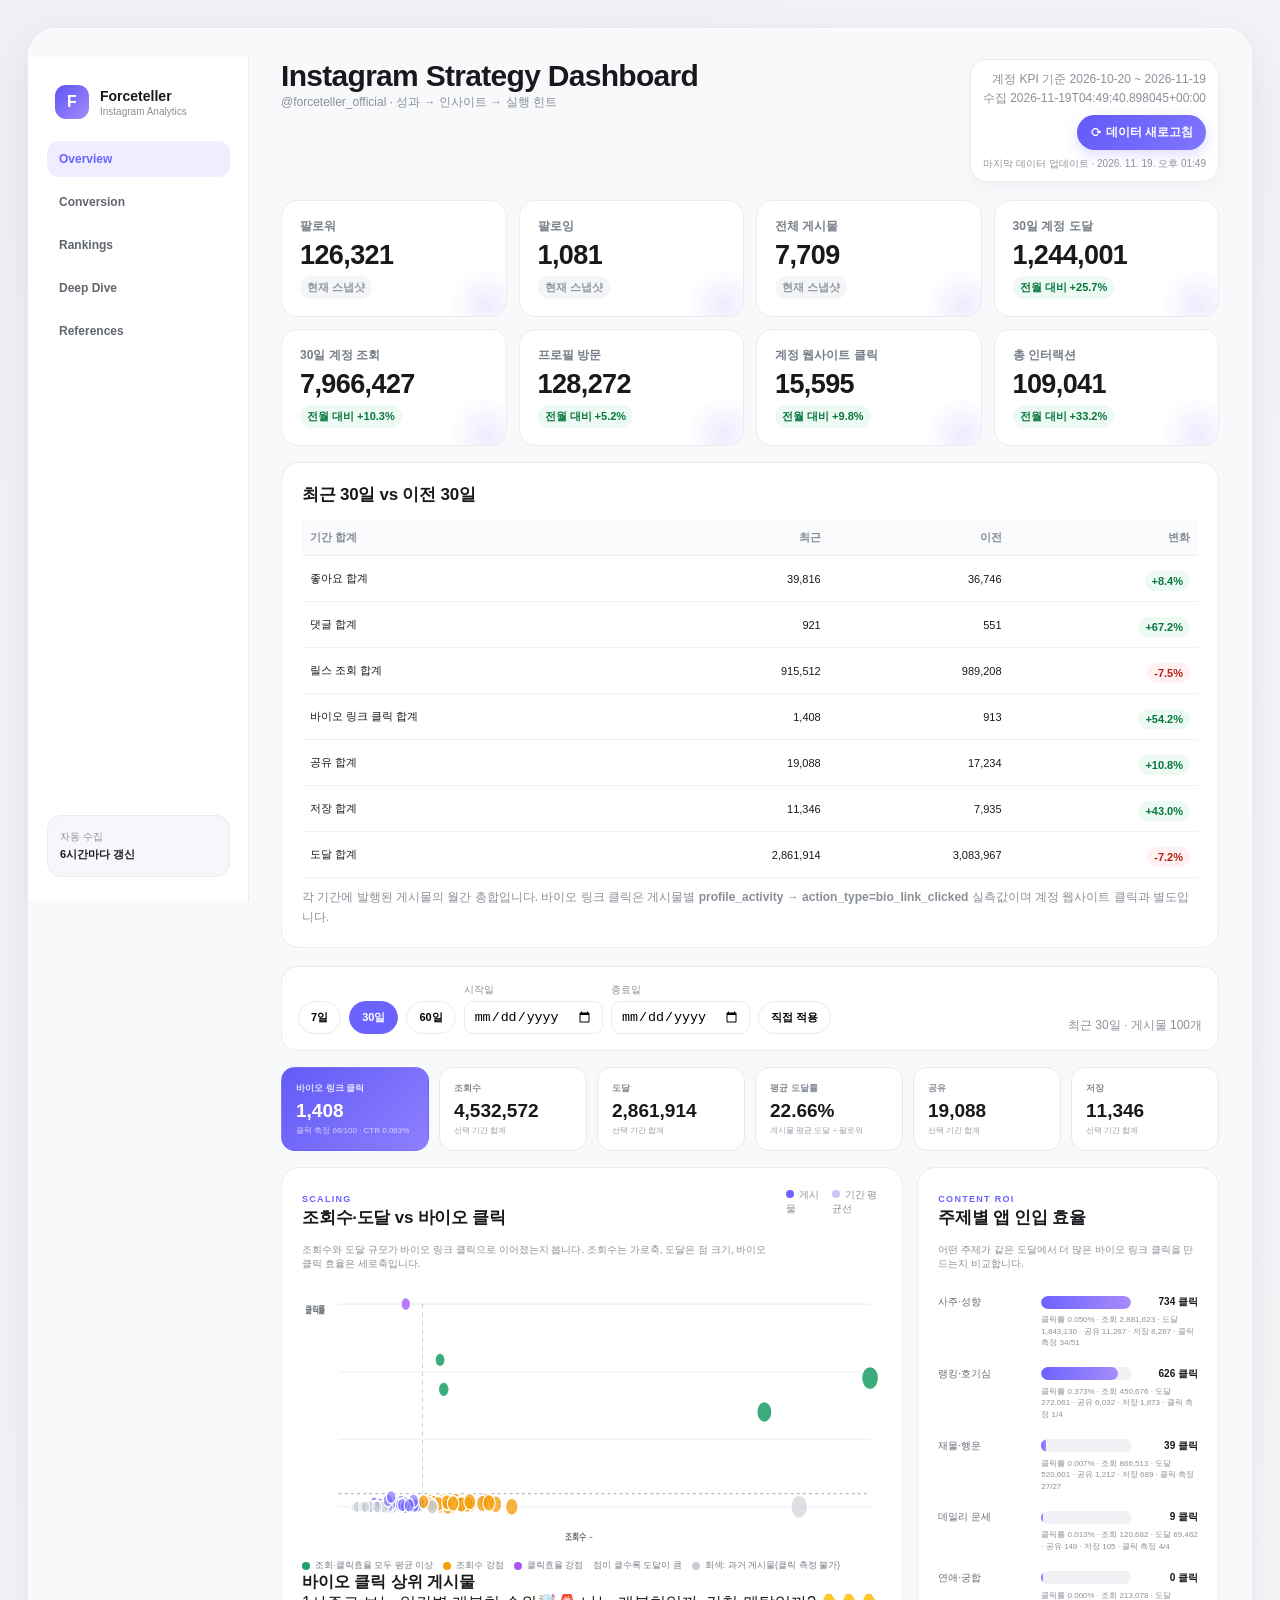
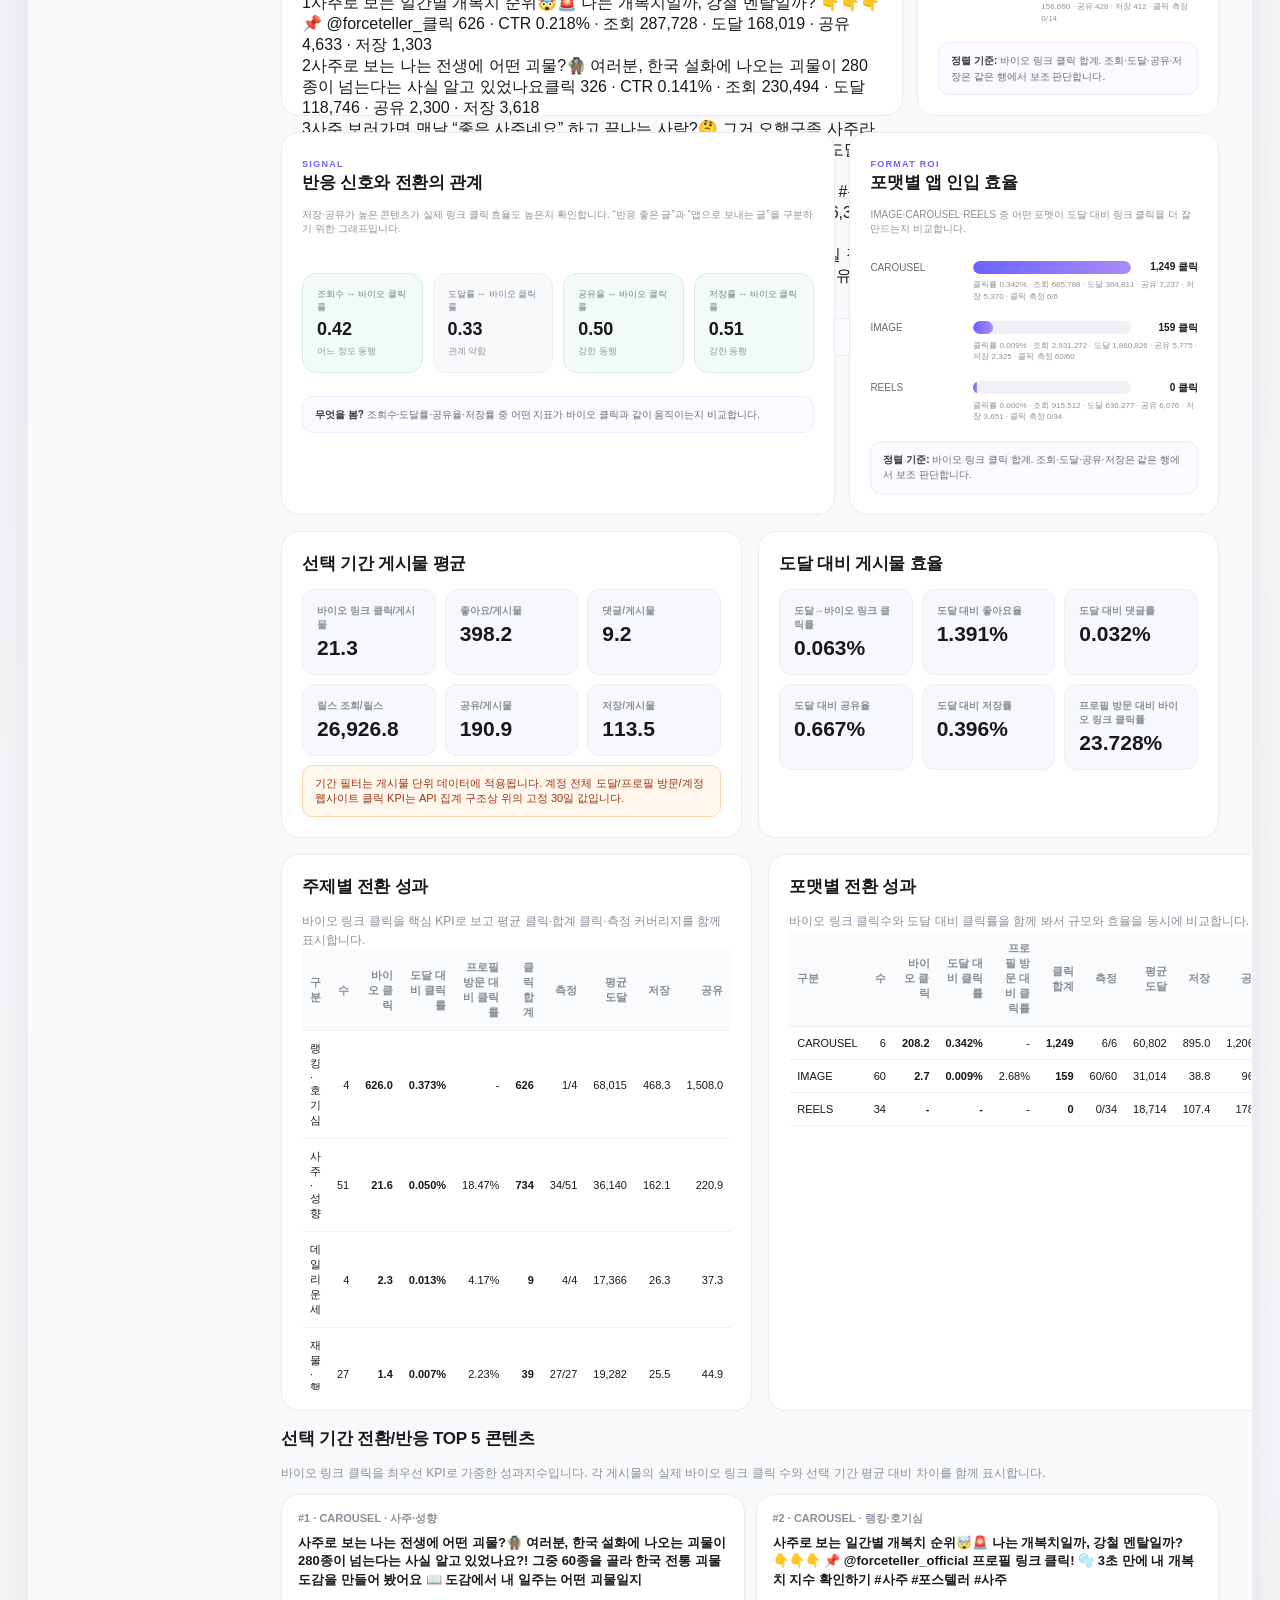
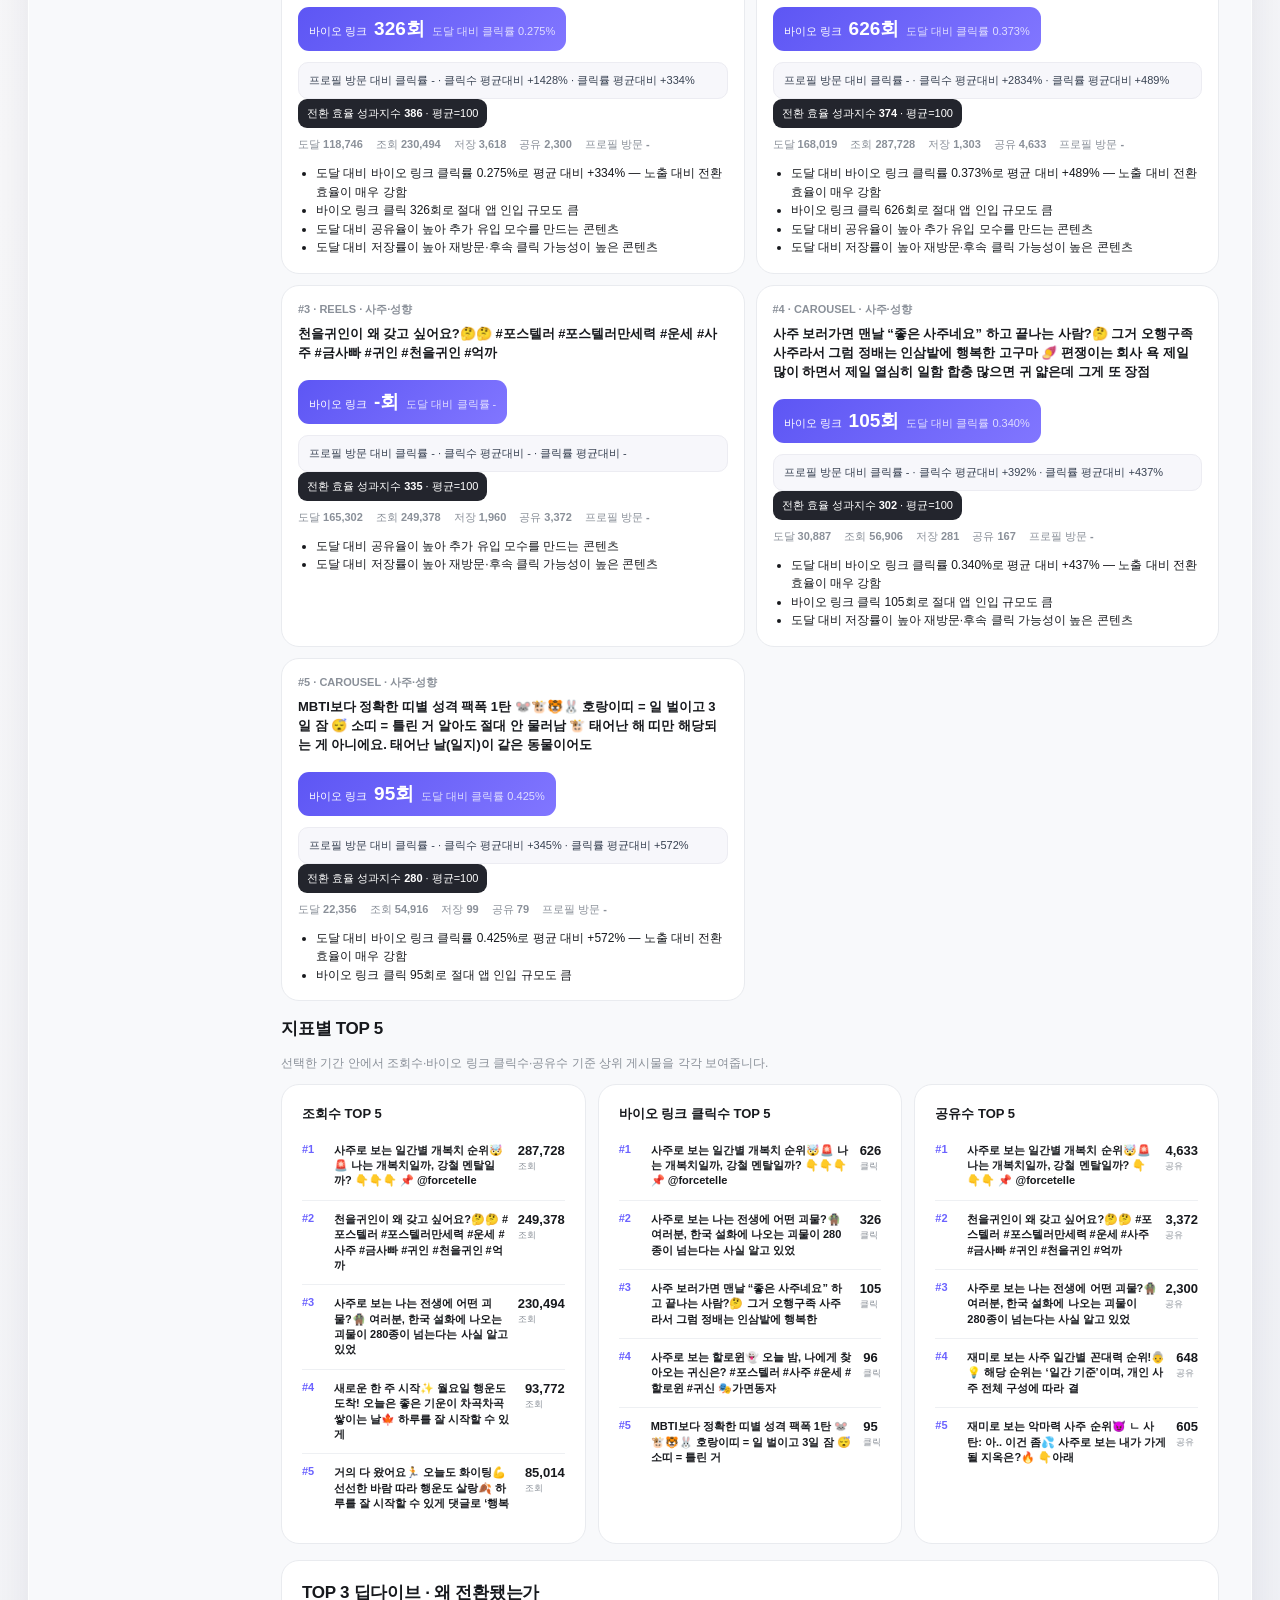
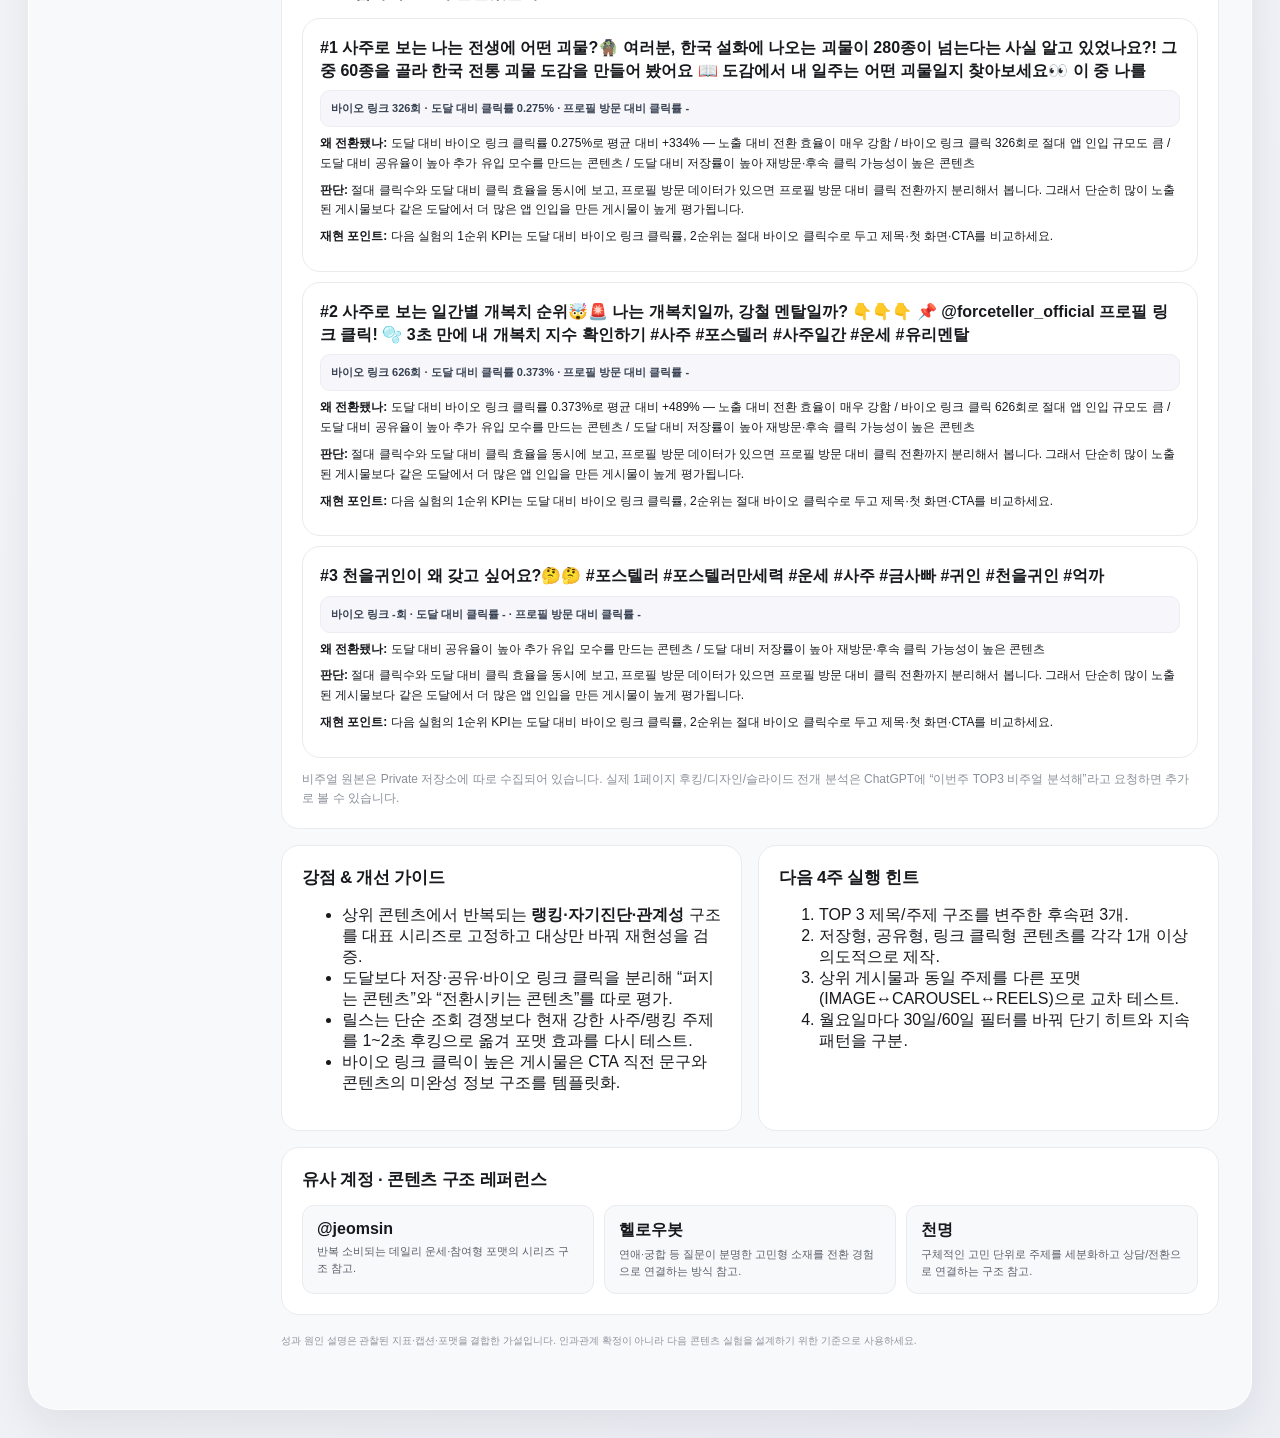
==== index.html @ f2b04939 "Sync latest V9 dashboard from private source" ====
<!doctype html>
<html lang="ko"><head><meta charset="utf-8"/><meta name="viewport" content="width=device-width,initial-scale=1"/>
<title>Instagram Strategy Dashboard</title>
<style>
:root{--bg:#f5f6f8;--card:#fff;--ink:#15171a;--muted:#69707a;--line:#e1e5ea;--soft:#f0f2f5;--up:#08783e;--down:#b42318;--accent:#111827}
*{box-sizing:border-box}body{margin:0;background:var(--bg);color:var(--ink);font-family:-apple-system,BlinkMacSystemFont,"Segoe UI",Roboto,"Noto Sans KR",sans-serif}a{color:inherit;text-decoration:none}a:hover{text-decoration:underline}.wrap{max-width:1360px;margin:auto;padding:28px 20px 70px}.header{display:flex;justify-content:space-between;gap:20px;align-items:flex-end}h1{font-size:30px;margin:0}h2{font-size:20px;margin:0 0 14px}h3{font-size:15px;margin:0 0 9px}.muted,.note,.meta{color:var(--muted);font-size:12px;line-height:1.6}.meta{text-align:right}.refresh-wrap{display:flex;flex-direction:column;align-items:flex-end;gap:7px}.refresh-btn{border:1px solid #111827;background:#111827;color:#fff;border-radius:999px;padding:9px 13px;font-size:12px;font-weight:750;cursor:pointer}.refresh-btn:hover{opacity:.88}.last-updated{font-size:10px;color:#8b9199}.grid{display:grid;grid-template-columns:repeat(4,1fr);gap:11px;margin-top:18px}.kpi,.card,.post,.deep{background:var(--card);border:1px solid var(--line);border-radius:16px;box-shadow:0 1px 2px rgba(0,0,0,.025)}.kpi{padding:16px}.label{font-size:12px;color:var(--muted)}.value{font-size:26px;font-weight:800;margin-top:5px}.delta{font-size:11px;font-weight:700;margin-top:5px}.up{color:var(--up)}.down{color:var(--down)}.flat{color:#92979f}.section{margin-top:18px}.card{padding:20px}.two{display:grid;grid-template-columns:1fr 1fr;gap:16px}table{width:100%;border-collapse:collapse;font-size:12px}th,td{padding:9px 8px;border-bottom:1px solid #eef0f3;text-align:right}th{color:var(--muted);font-weight:650}th:first-child,td:first-child{text-align:left}.callout{background:#111827;color:#fff;border-radius:16px;padding:20px}.callout li{margin:10px 0;line-height:1.65;color:#e8ebef}.tags{margin-top:8px}.tag{display:inline-block;background:var(--soft);padding:6px 9px;border-radius:999px;font-size:11px;margin:3px}.tag small{color:var(--muted)}
.filter{display:flex;flex-wrap:wrap;gap:8px;align-items:end;background:var(--card);border:1px solid var(--line);border-radius:16px;padding:16px;margin-top:18px}.filter button{border:1px solid var(--line);background:#fff;border-radius:999px;padding:8px 12px;cursor:pointer;font-weight:650}.filter button.active{background:var(--accent);color:#fff;border-color:var(--accent)}.filter label{font-size:10px;color:var(--muted);display:flex;flex-direction:column;gap:4px}.filter input{border:1px solid var(--line);border-radius:9px;padding:7px 9px;background:#fff}.filter .status{margin-left:auto;font-size:12px;color:var(--muted)}.mini-grid{display:grid;grid-template-columns:repeat(3,1fr);gap:9px}.mini{background:var(--soft);padding:13px;border-radius:12px}.mini span{font-size:10px;color:var(--muted);display:block}.mini b{font-size:20px;display:block;margin-top:4px}.posts{display:grid;grid-template-columns:repeat(2,1fr);gap:11px}.post{padding:16px}.post .rank{font-size:11px;color:var(--muted);font-weight:800}.post .title{display:block;font-size:13px;line-height:1.45;font-weight:750;margin:8px 0}.score{display:inline-block;background:#111827;color:#fff;border-radius:9px;padding:7px 9px;font-size:11px}.metrics{display:flex;flex-wrap:wrap;gap:7px 13px;font-size:11px;color:var(--muted);margin-top:9px}.bench{font-size:11px;color:var(--muted);margin-top:8px}.reasons{font-size:12px;line-height:1.55;padding-left:18px;margin-bottom:0}.deep{padding:17px;margin-top:10px}.deep p{font-size:12px;line-height:1.65;margin:7px 0}.deep .deep-title{font-weight:800;line-height:1.45}.refs{display:grid;grid-template-columns:repeat(3,1fr);gap:10px}.ref{background:var(--soft);padding:14px;border-radius:12px}.ref p{font-size:11px;line-height:1.5;color:#59606a;margin:5px 0 0}.footer{font-size:10px;color:#8d939b;line-height:1.6;margin-top:18px}.rank-grid{display:grid;grid-template-columns:repeat(3,1fr);gap:11px}.rank-item{display:grid;grid-template-columns:24px 1fr auto;gap:8px;align-items:start;padding:9px 0;border-bottom:1px solid #eef0f3}.rank-item:last-child{border-bottom:0}.rank-num{font-size:11px;color:#6b7280;font-weight:800}.rank-title{font-size:11px;line-height:1.4;font-weight:650}.rank-value{font-size:12px;font-weight:800;white-space:nowrap}.rank-sub{display:block;font-size:9px;color:#8b9199;font-weight:500;margin-top:2px}.alert{padding:10px 12px;border-radius:10px;background:#fff7ed;border:1px solid #fed7aa;font-size:11px;color:#9a3412;margin-top:9px}
@media(max-width:900px){.grid{grid-template-columns:repeat(2,1fr)}.two,.posts,.rank-grid{grid-template-columns:1fr}.refs{grid-template-columns:1fr 1fr}.filter .status{width:100%;margin-left:0}}@media(max-width:560px){.wrap{padding:18px 11px 50px}.header{flex-direction:column;align-items:flex-start}.meta{text-align:left}.refresh-wrap{align-items:flex-start}.mini-grid,.refs{grid-template-columns:1fr}.grid{grid-template-columns:1fr 1fr}.value{font-size:22px}}
</style><style>
.click-focus{display:inline-flex;align-items:baseline;gap:7px;background:#111827;color:#fff;border-radius:11px;padding:9px 11px;margin:9px 0 3px;font-size:11px}.click-focus b{font-size:19px}.click-focus .lift{opacity:.76}.conversion-note{font-size:11px;line-height:1.55;color:#374151;background:#f9fafb;border:1px solid #e5e7eb;border-radius:10px;padding:9px 10px;margin-top:8px}
</style><style id="v8-style">
:root{--bg:#f3f4f7;--panel:#ffffff;--panel-2:#f7f8fb;--ink:#17191d;--muted:#8a9099;--line:#e9ebef;--accent:#6c63ff;--accent2:#9b8cff;--accent-soft:#efedff;--good:#1fa76b;--bad:#e45d6b;--shadow:0 14px 40px rgba(22,26,45,.08)}
html{scroll-behavior:smooth}body{background:linear-gradient(135deg,#eef0f5 0%,#f7f7f9 45%,#eceef4 100%);padding:28px;color:var(--ink)}
.app-shell{max-width:1540px;margin:auto;display:grid;grid-template-columns:220px minmax(0,1fr);min-height:calc(100vh - 56px);background:#f8f9fb;border:1px solid rgba(255,255,255,.8);border-radius:28px;box-shadow:var(--shadow);overflow:hidden}
.sidebar{background:#fff;border-right:1px solid var(--line);padding:24px 18px;display:flex;flex-direction:column;position:sticky;top:28px;height:calc(100vh - 56px)}
.brand{display:flex;gap:11px;align-items:center;padding:4px 8px 22px}.brand-mark{width:34px;height:34px;border-radius:11px;background:linear-gradient(135deg,#5c55f7,#a78bfa);display:grid;place-items:center;color:#fff;font-weight:900}.brand b{display:block;font-size:14px}.brand span{display:block;font-size:10px;color:var(--muted);margin-top:2px}
.sidebar nav{display:flex;flex-direction:column;gap:7px}.sidebar nav a{padding:11px 12px;border-radius:12px;font-size:12px;font-weight:700;color:#60656e}.sidebar nav a:hover,.sidebar nav a.active{background:var(--accent-soft);color:var(--accent);text-decoration:none}.side-foot{margin-top:auto;padding:14px 12px;border-radius:14px;background:#f7f7fb;border:1px solid var(--line)}.side-foot span{font-size:10px;color:var(--muted);display:block}.side-foot b{font-size:11px;display:block;margin-top:3px}
.main{min-width:0}.wrap{max-width:none;padding:30px 32px 60px}.header{align-items:flex-start}.header h1{font-size:30px;letter-spacing:-.7px}.muted{color:var(--muted)}.refresh-wrap{background:#fff;border:1px solid var(--line);border-radius:16px;padding:10px 12px;box-shadow:0 6px 18px rgba(30,35,50,.04)}.refresh-btn{background:linear-gradient(135deg,#615af7,#8176ff)!important;border:0!important;box-shadow:0 5px 14px rgba(108,99,255,.22)}
.grid{grid-template-columns:repeat(4,minmax(0,1fr));gap:12px}.kpi{padding:17px 18px;border-radius:16px!important;border:1px solid var(--line)!important;box-shadow:none!important;position:relative;overflow:hidden}.kpi:after{content:"";position:absolute;right:-20px;bottom:-28px;width:78px;height:78px;background:radial-gradient(circle,rgba(108,99,255,.12),transparent 68%)}.kpi .label{font-weight:700;color:#777e88}.kpi .value{font-size:27px;letter-spacing:-.6px}.delta{display:inline-flex;padding:4px 7px;border-radius:999px;background:#f3f5f7}.delta.up{background:#edf9f3}.delta.down{background:#fff0f2}.card,.post,.deep{border:1px solid var(--line)!important;border-radius:18px!important;box-shadow:none!important;background:var(--panel)!important}.card{padding:20px}.section{margin-top:16px}h2{font-size:17px;letter-spacing:-.25px}h3{font-size:13px}.callout{background:linear-gradient(135deg,#25233a 0%,#171820 100%)!important;border-radius:19px;box-shadow:0 12px 28px rgba(30,28,54,.12)}
.filter{background:#fff;border:1px solid var(--line);border-radius:16px;box-shadow:none}.filter button{border-color:var(--line);font-size:11px}.filter button.active{background:var(--accent);border-color:var(--accent)}.filter input{border-color:var(--line)}
.mini{background:#f7f8fb;border:1px solid #eff0f4;padding:14px}.mini b{font-size:21px}.mini span{font-weight:650}.rank-grid{gap:12px}.rank-item{padding:11px 0}.rank-num{color:var(--accent)}.rank-value{font-size:13px}.click-focus{background:linear-gradient(135deg,#5d56f4,#8176ff)!important}.score{background:#23252d!important}.conversion-note{background:#f7f7fb!important;border-color:#ececf2!important}.refs .ref{background:#f8f9fb!important;border:1px solid var(--line)}
table{font-size:11px}th{background:#fafbfc;color:#858b94;font-weight:750;position:sticky;top:0}th,td{padding:10px 8px}.card>div[id$="Table"]{overflow:auto;max-height:440px}
.visual-grid{display:grid;grid-template-columns:minmax(0,1.65fr) minmax(300px,.8fr);gap:14px}.visual-grid.secondary{grid-template-columns:minmax(0,1.2fr) minmax(300px,.8fr)}.chart-card{min-height:330px}.chart-head{display:flex;justify-content:space-between;gap:20px;align-items:flex-start;margin-bottom:14px}.chart-head p{font-size:10px;color:var(--muted);margin:4px 0 0}.eyebrow{font-size:9px;letter-spacing:1.3px;color:var(--accent);font-weight:850}.legend{display:flex;gap:12px;font-size:10px;color:var(--muted)}.legend .dot{display:inline-block;width:8px;height:8px;border-radius:50%;margin-right:5px}.legend .views{background:var(--accent)}.legend .reach{background:#c8c5f7}.chart-box{height:260px}.chart-box svg{width:100%;height:100%;overflow:visible}.chart-grid{stroke:#eceef2;stroke-width:1}.chart-axis{fill:#9aa0aa;font-size:9px}.chart-bar.views{fill:url(#viewsGrad)}.chart-bar.reach{fill:#dcdafc}.chart-line{fill:none;stroke:var(--accent);stroke-width:2.5;stroke-linecap:round;stroke-linejoin:round}.chart-point{fill:#fff;stroke:var(--accent);stroke-width:2}.donut-wrap{display:grid;place-items:center;min-height:240px}.donut{width:190px;height:190px;border-radius:50%;position:relative;display:grid;place-items:center}.donut:after{content:"";position:absolute;inset:24px;border-radius:50%;background:#fff}.donut-center{z-index:1;text-align:center}.donut-center b{font-size:24px;display:block}.donut-center span{font-size:9px;color:var(--muted)}.donut-legend{width:100%;margin-top:14px;display:grid;gap:8px}.donut-row{display:grid;grid-template-columns:1fr auto;gap:12px;font-size:10px}.donut-row span{color:#707680}.donut-row b{font-size:10px}.bar-compare{display:grid;gap:13px;margin-top:25px}.bar-row{display:grid;grid-template-columns:80px 1fr 58px;gap:10px;align-items:center}.bar-row .name{font-size:10px;color:#747b85}.bar-track{height:12px;background:#f0f1f5;border-radius:99px;overflow:hidden}.bar-fill{height:100%;border-radius:99px;background:linear-gradient(90deg,#7068ff,#a995ff)}.bar-value{text-align:right;font-size:10px;font-weight:750}
@media(max-width:1100px){.app-shell{grid-template-columns:72px 1fr}.sidebar{padding:18px 10px}.brand>div:last-child,.sidebar nav a{font-size:0}.sidebar nav a:before{content:"•";font-size:18px}.side-foot{display:none}.visual-grid,.visual-grid.secondary{grid-template-columns:1fr}.grid{grid-template-columns:repeat(2,1fr)}}
@media(max-width:700px){body{padding:0}.app-shell{display:block;border-radius:0;min-height:100vh}.sidebar{display:none}.wrap{padding:18px 12px 44px}.grid{grid-template-columns:1fr 1fr}.header{gap:12px}.header h1{font-size:24px}.refresh-wrap{align-items:flex-start;width:100%}.visual-grid{display:block}.chart-card{margin-top:12px}.posts{grid-template-columns:1fr}.rank-grid{grid-template-columns:1fr}}
</style><style id="v9-strategy-style">
.strategy-note{margin-top:10px;padding:10px 12px;border-radius:11px;background:#fafaff;border:1px solid #ecebfd;font-size:10px;line-height:1.55;color:#666d77}.strategy-note b{color:#333743}.scatter-label{font-size:8px;fill:#717784}.scatter-axis-title{font-size:9px;fill:#676d77;font-weight:700}.scatter-point{fill:#7068ff;fill-opacity:.64;stroke:#fff;stroke-width:1.5}.scatter-point.unmeasured{fill:#c7cbd4;fill-opacity:.6;stroke:#fff;stroke-width:1.5}.scatter-point.winner{fill:#22a06b;fill-opacity:.88}.scatter-point.scale-only{fill:#f59e0b;fill-opacity:.78}.scatter-point.eff-only{fill:#a855f7;fill-opacity:.78}.avg-line{stroke:#b9bdc7;stroke-width:1;stroke-dasharray:4 4}.quadrant-label{font-size:8px;fill:#9a9faa;font-weight:700}.metric-key{display:flex;gap:10px;flex-wrap:wrap;margin-top:10px}.metric-key span{display:inline-flex;align-items:center;gap:5px;font-size:9px;color:#757b84}.metric-key i{width:8px;height:8px;border-radius:50%;display:inline-block}.theme-bar{display:grid;grid-template-columns:94px 1fr 58px;gap:9px;align-items:center;margin:10px 0}.theme-bar .name{font-size:10px;color:#656b75}.theme-track{height:13px;background:#f0f1f5;border-radius:999px;overflow:hidden}.theme-fill{height:100%;border-radius:999px;background:linear-gradient(90deg,#6c63ff,#a78bfa)}.theme-value{text-align:right;font-size:10px;font-weight:800}.signal-grid{display:grid;grid-template-columns:repeat(3,1fr);gap:10px;margin-top:12px}.signal-card{padding:14px;border-radius:14px;background:#f8f9fb;border:1px solid #eceef2}.signal-card span{font-size:9px;color:#777e87;display:block}.signal-card b{font-size:18px;display:block;margin:5px 0}.signal-card small{font-size:9px;color:#90959d;line-height:1.4;display:block}.signal-card.good{background:#f3fbf7;border-color:#d9f0e4}.signal-card.warn{background:#fff9ef;border-color:#f7e8c4}@media(max-width:700px){.signal-grid{grid-template-columns:1fr}.theme-bar{grid-template-columns:80px 1fr 54px}}
</style><style id="v9-priority-style">
.priority-kpis{display:grid;grid-template-columns:repeat(6,minmax(0,1fr));gap:10px;margin:16px 0}.priority-kpi{padding:14px;border-radius:14px;background:#fff;border:1px solid #e7e9ef}.priority-kpi.primary{background:linear-gradient(135deg,#625bf6,#8d7fff);color:#fff;border-color:transparent}.priority-kpi span{display:block;font-size:9px;color:#858b95;font-weight:750}.priority-kpi.primary span{color:rgba(255,255,255,.78)}.priority-kpi b{display:block;margin-top:5px;font-size:19px}.priority-kpi small{display:block;margin-top:3px;font-size:8px;color:#9a9faa}.priority-kpi.primary small{color:rgba(255,255,255,.68)}.theme-meta{grid-column:1/-1;margin:-4px 0 8px 103px;font-size:8px;color:#8b919a;line-height:1.45}.signal-grid.priority{grid-template-columns:repeat(4,1fr)}@media(max-width:900px){.priority-kpis{grid-template-columns:repeat(3,1fr)}}@media(max-width:700px){.priority-kpis{grid-template-columns:repeat(2,1fr)}.signal-grid.priority{grid-template-columns:1fr 1fr}.theme-meta{margin-left:89px}}
</style></head><body><div class="app-shell"><aside class="sidebar">
      <div class="brand"><div class="brand-mark">F</div><div><b>Forceteller</b><span>Instagram Analytics</span></div></div>
      <nav>
        <a href="#overview" class="active">Overview</a>
        <a href="#conversion">Conversion</a>
        <a href="#ranking">Rankings</a>
        <a href="#deepdive">Deep Dive</a>
        <a href="#references">References</a>
      </nav>
      <div class="side-foot"><span>자동 수집</span><b>6시간마다 갱신</b></div>
    </aside><main class="main"><div class="wrap" id="overview">
<div class="header"><div><h1>Instagram Strategy Dashboard</h1><div class="muted">@forceteller_official · 성과 → 인사이트 → 실행 힌트</div></div><div class="refresh-wrap"><div class="meta">계정 KPI 기준 2026-10-20 ~ 2026-11-19<br>수집 2026-11-19T04:49:40.898045+00:00</div><button class="refresh-btn" id="refreshDataBtn" type="button">⟳ 데이터 새로고침</button><div class="last-updated" id="lastUpdatedLabel"></div></div></div>
<div class="grid"><div class="kpi"><div class="label">팔로워</div><div class="value">126,321</div><div class="delta flat">현재 스냅샷</div></div><div class="kpi"><div class="label">팔로잉</div><div class="value">1,081</div><div class="delta flat">현재 스냅샷</div></div><div class="kpi"><div class="label">전체 게시물</div><div class="value">7,709</div><div class="delta flat">현재 스냅샷</div></div><div class="kpi"><div class="label">30일 계정 도달</div><div class="value">1,244,001</div><div class="delta up">전월 대비 +25.7%</div></div><div class="kpi"><div class="label">30일 계정 조회</div><div class="value">7,966,427</div><div class="delta up">전월 대비 +10.3%</div></div><div class="kpi"><div class="label">프로필 방문</div><div class="value">128,272</div><div class="delta up">전월 대비 +5.2%</div></div><div class="kpi"><div class="label">계정 웹사이트 클릭</div><div class="value">15,595</div><div class="delta up">전월 대비 +9.8%</div></div><div class="kpi"><div class="label">총 인터랙션</div><div class="value">109,041</div><div class="delta up">전월 대비 +33.2%</div></div></div>

<div class="section"><div class="card"><h2>최근 30일 vs 이전 30일</h2><table><thead><tr><th>기간 합계</th><th>최근</th><th>이전</th><th>변화</th></tr></thead><tbody><tr><td>좋아요 합계</td><td>39,816</td><td>36,746</td><td><span class="delta up">+8.4%</span></td></tr><tr><td>댓글 합계</td><td>921</td><td>551</td><td><span class="delta up">+67.2%</span></td></tr><tr><td>릴스 조회 합계</td><td>915,512</td><td>989,208</td><td><span class="delta down">-7.5%</span></td></tr><tr><td>바이오 링크 클릭 합계</td><td>1,408</td><td>913</td><td><span class="delta up">+54.2%</span></td></tr><tr><td>공유 합계</td><td>19,088</td><td>17,234</td><td><span class="delta up">+10.8%</span></td></tr><tr><td>저장 합계</td><td>11,346</td><td>7,935</td><td><span class="delta up">+43.0%</span></td></tr><tr><td>도달 합계</td><td>2,861,914</td><td>3,083,967</td><td><span class="delta down">-7.2%</span></td></tr></tbody></table><div class="note" style="margin-top:10px">각 기간에 발행된 게시물의 월간 총합입니다. 바이오 링크 클릭은 게시물별 <b>profile_activity → action_type=bio_link_clicked</b> 실측값이며 계정 웹사이트 클릭과 별도입니다.</div></div></div>

<div class="filter" id="filterBar"><button data-days="7">7일</button><button class="active" data-days="30">30일</button><button data-days="60">60일</button><label>시작일<input type="date" id="startDate"></label><label>종료일<input type="date" id="endDate"></label><button id="applyCustom">직접 적용</button><div class="status" id="filterStatus"></div></div>

<div class="section visual-grid">
      <div class="card chart-card"><div class="chart-head"><div><span class="eyebrow">SCALING</span><h2>조회수·도달 vs 바이오 클릭</h2><p>조회수와 도달 규모가 바이오 링크 클릭으로 이어졌는지 봅니다. 조회수는 가로축, 도달은 점 크기, 바이오 클릭 효율은 세로축입니다.</p></div><div class="legend"><span><i class="dot views"></i>게시물</span><span><i class="dot reach"></i>기간 평균선</span></div></div><div id="performanceChart" class="chart-box"></div></div>
      <div class="card chart-card"><div class="chart-head"><div><span class="eyebrow">CONTENT ROI</span><h2>주제별 앱 인입 효율</h2><p>어떤 주제가 같은 도달에서 더 많은 바이오 링크 클릭을 만드는지 비교합니다.</p></div></div><div id="conversionChart" class="donut-wrap"></div></div>
    </div>
    <div class="section visual-grid secondary">
      <div class="card chart-card"><div class="chart-head"><div><span class="eyebrow">SIGNAL</span><h2>반응 신호와 전환의 관계</h2><p>저장·공유가 높은 콘텐츠가 실제 링크 클릭 효율도 높은지 확인합니다. “반응 좋은 글”과 “앱으로 보내는 글”을 구분하기 위한 그래프입니다.</p></div></div><div id="engagementChart" class="bar-compare"></div></div>
      <div class="card chart-card"><div class="chart-head"><div><span class="eyebrow">FORMAT ROI</span><h2>포맷별 앱 인입 효율</h2><p>IMAGE·CAROUSEL·REELS 중 어떤 포맷이 도달 대비 링크 클릭을 더 잘 만드는지 비교합니다.</p></div></div><div id="formatChart" class="donut-wrap"></div></div>
    </div><div class="section two" id="conversion"><div class="card"><h2>선택 기간 게시물 평균</h2><div class="mini-grid" id="avgGrid"></div><div class="alert">기간 필터는 게시물 단위 데이터에 적용됩니다. 계정 전체 도달/프로필 방문/계정 웹사이트 클릭 KPI는 API 집계 구조상 위의 고정 30일 값입니다.</div></div><div class="card"><h2>도달 대비 게시물 효율</h2><div class="mini-grid" id="rateGrid"></div></div></div>

<div class="section two"><div class="card"><h2>주제별 전환 성과</h2><div class="note">바이오 링크 클릭을 핵심 KPI로 보고 평균 클릭·합계 클릭·측정 커버리지를 함께 표시합니다.</div><div id="themeTable"></div></div><div class="card"><h2>포맷별 전환 성과</h2><div class="note">바이오 링크 클릭수와 도달 대비 클릭률을 함께 봐서 규모와 효율을 동시에 비교합니다.</div><div id="formatTable"></div></div></div>

<div class="section"><h2>선택 기간 전환/반응 TOP 5 콘텐츠</h2><div class="note">바이오 링크 클릭을 최우선 KPI로 가중한 성과지수입니다. 각 게시물의 실제 바이오 링크 클릭 수와 선택 기간 평균 대비 차이를 함께 표시합니다.</div><div class="posts" id="topPosts" style="margin-top:10px"></div></div>
<div class="section" id="ranking"><h2>지표별 TOP 5</h2><div class="note">선택한 기간 안에서 조회수·바이오 링크 클릭수·공유수 기준 상위 게시물을 각각 보여줍니다.</div><div class="rank-grid" style="margin-top:10px"><div class="card"><h3>조회수 TOP 5</h3><div id="viewsTop5"></div></div><div class="card"><h3>바이오 링크 클릭수 TOP 5</h3><div id="clicksTop5"></div></div><div class="card"><h3>공유수 TOP 5</h3><div id="sharesTop5"></div></div></div></div>
<div class="section card" id="deepdive"><h2>TOP 3 딥다이브 · 왜 전환됐는가</h2><div id="deepDive"></div><div class="note" style="margin-top:12px">비주얼 원본은 Private 저장소에 따로 수집되어 있습니다. 실제 1페이지 후킹/디자인/슬라이드 전개 분석은 ChatGPT에 “이번주 TOP3 비주얼 분석해”라고 요청하면 추가로 볼 수 있습니다.</div></div>

<div class="section two"><div class="card"><h2>강점 & 개선 가이드</h2><ul><li>상위 콘텐츠에서 반복되는 <b>랭킹·자기진단·관계성</b> 구조를 대표 시리즈로 고정하고 대상만 바꿔 재현성을 검증.</li><li>도달보다 저장·공유·바이오 링크 클릭을 분리해 “퍼지는 콘텐츠”와 “전환시키는 콘텐츠”를 따로 평가.</li><li>릴스는 단순 조회 경쟁보다 현재 강한 사주/랭킹 주제를 1~2초 후킹으로 옮겨 포맷 효과를 다시 테스트.</li><li>바이오 링크 클릭이 높은 게시물은 CTA 직전 문구와 콘텐츠의 미완성 정보 구조를 템플릿화.</li></ul></div><div class="card"><h2>다음 4주 실행 힌트</h2><ol><li>TOP 3 제목/주제 구조를 변주한 후속편 3개.</li><li>저장형, 공유형, 링크 클릭형 콘텐츠를 각각 1개 이상 의도적으로 제작.</li><li>상위 게시물과 동일 주제를 다른 포맷(IMAGE↔CAROUSEL↔REELS)으로 교차 테스트.</li><li>월요일마다 30일/60일 필터를 바꿔 단기 히트와 지속 패턴을 구분.</li></ol></div></div>
<div class="section card" id="references"><h2>유사 계정 · 콘텐츠 구조 레퍼런스</h2><div class="refs"><a class="ref" href="https://www.instagram.com/jeomsin/" target="_blank"><b>@jeomsin</b><p>반복 소비되는 데일리 운세·참여형 포맷의 시리즈 구조 참고.</p></a><a class="ref" href="https://hellobot.co/" target="_blank"><b>헬로우봇</b><p>연애·궁합 등 질문이 분명한 고민형 소재를 전환 경험으로 연결하는 방식 참고.</p></a><a class="ref" href="https://chunmyung.com/" target="_blank"><b>천명</b><p>구체적인 고민 단위로 주제를 세분화하고 상담/전환으로 연결하는 구조 참고.</p></a></div></div>
<div class="footer">성과 원인 설명은 관찰된 지표·캡션·포맷을 결합한 가설입니다. 인과관계 확정이 아니라 다음 콘텐츠 실험을 설계하기 위한 기준으로 사용하세요.</div>
</div></main></div>
<script>
const MEDIA=[{"id": "18132032018505181", "permalink": "https://www.instagram.com/p/Df4hLxsFCci/", "timestamp": "2026-11-18T12:35:30+0000", "caption": "목요일엔 좋은 일이 슬쩍 찾아올지도🍀\n오늘은 좋은 기운이 차곡차곡 쌓이는 날🍁\n\n하루를 잘 시작할 수 있게 댓글로\n‘행복해져라!🪄’를 외쳐보세요!\n\n@forceteller_official 프로필 링크에서 ‘11월 운세’ 확인하기!💯\n\n#포스텔러 #오늘의운세 #별자리운세 #별자리 #운세", "media_type": "IMAGE", "media_product_type": "FEED", "likes": 294, "comments": 2, "reach": 11572, "views": 19535, "saved": 24, "shares": 18, "engagement_rate": 2.9208, "profile_visits": 216, "bio_link_clicks": 1, "bio_click_rate_by_reach": 0.008641548565502939, "bio_click_rate_by_profile_visit": 0.4629629629629629, "theme": "데일리 운세", "category": "IMAGE", "visual_analysis_ready": true}, {"id": "18166122910496632", "permalink": "https://www.instagram.com/p/Df4dxdNm1ZH/", "timestamp": "2026-11-18T12:05:37+0000", "caption": "목요일엔 좋은 일이 슬쩍 찾아올지도🍀\n오늘은 좋은 기운이 차곡차곡 쌓이는 날🍁\n\n하루를 잘 시작할 수 있게 댓글로\n‘행복해져라!🪄’를 외쳐보세요!\n\n@forceteller_official 프로필 링크에서 ‘11월 운세’ 확인하기!💯\n\n#포스텔러 #오늘의운세 #띠별운세 #띠별오늘의운세 #사주", "media_type": "IMAGE", "media_product_type": "FEED", "likes": 547, "comments": 7, "reach": 28212, "views": 43971, "saved": 61, "shares": 112, "engagement_rate": 2.6088, "profile_visits": 695, "bio_link_clicks": 2, "bio_click_rate_by_reach": 0.00708918190840777, "bio_click_rate_by_profile_visit": 0.28776978417266186, "theme": "사주·성향", "category": "IMAGE", "visual_analysis_ready": true}, {"id": "18171206818473411", "permalink": "https://www.instagram.com/reel/Df4PhEFxkIf/", "timestamp": "2026-11-18T10:00:16+0000", "caption": "크리스마스에 연락 폭주하는 띠🎄\n\n#사주 #포스텔러 #도화살 #띠별운세 #12월", "media_type": "VIDEO", "media_product_type": "REELS", "likes": 66, "comments": 0, "reach": 13283, "views": 18989, "saved": 23, "shares": 18, "engagement_rate": 0.8206, "profile_visits": null, "bio_link_clicks": null, "bio_click_rate_by_reach": null, "bio_click_rate_by_profile_visit": null, "theme": "사주·성향", "category": "REELS", "visual_analysis_ready": true}, {"id": "18112559843606928", "permalink": "https://www.instagram.com/reel/Df4Ior6B4vy/", "timestamp": "2026-11-18T09:01:22+0000", "caption": "가장 도전적인 변태 사주😏 #포스텔러 #포스텔러만세력 #운세 #사주 #궁합 #금사빠 #연애운 #운동 #어른 #도전 #실험 #오픈마인드", "media_type": "VIDEO", "media_product_type": "REELS", "likes": 40, "comments": 2, "reach": 5947, "views": 8360, "saved": 36, "shares": 23, "engagement_rate": 1.6983, "profile_visits": null, "bio_link_clicks": null, "bio_click_rate_by_reach": null, "bio_click_rate_by_profile_visit": null, "theme": "연애·궁합", "category": "REELS", "visual_analysis_ready": true}, {"id": "18121289135076673", "permalink": "https://www.instagram.com/p/Df18Y57EXLK/", "timestamp": "2026-11-17T12:35:31+0000", "caption": "거의 다 왔어요🏃 오늘도 화이팅💪\n선선한 바람 따라 행운도 살랑🍂\n\n하루를 잘 시작할 수 있게 댓글로\n‘행복해져라!🪄’를 외쳐보세요!\n\n@forceteller_official 프로필 링크에서 ‘11월 운세’ 확인하기!💯\n\n#포스텔러 #오늘의운세 #별자리운세 #별자리 #운세", "media_type": "IMAGE", "media_product_type": "FEED", "likes": 385, "comments": 2, "reach": 24132, "views": 39253, "saved": 34, "shares": 55, "engagement_rate": 1.9725, "profile_visits": 488, "bio_link_clicks": 1, "bio_click_rate_by_reach": 0.004143875352229405, "bio_click_rate_by_profile_visit": 0.20491803278688525, "theme": "재물·행운", "category": "IMAGE", "visual_analysis_ready": true}, {"id": "17982045093126912", "permalink": "https://www.instagram.com/p/Df149HakRiY/", "timestamp": "2026-11-17T12:05:30+0000", "caption": "거의 다 왔어요🏃 오늘도 화이팅💪\n선선한 바람 따라 행운도 살랑🍂\n\n하루를 잘 시작할 수 있게 댓글로\n‘행복해져라!🪄’를 외쳐보세요!\n\n@forceteller_official 프로필 링크에서 ‘11월 운세’ 확인하기!💯\n\n#포스텔러 #오늘의운세 #띠별운세 #띠별오늘의운세 #사주", "media_type": "IMAGE", "media_product_type": "FEED", "likes": 621, "comments": 8, "reach": 39283, "views": 59054, "saved": 63, "shares": 102, "engagement_rate": 2.0416, "profile_visits": 729, "bio_link_clicks": 1, "bio_click_rate_by_reach": 0.002545630425374844, "bio_click_rate_by_profile_visit": 0.1371742112482853, "theme": "사주·성향", "category": "IMAGE", "visual_analysis_ready": true}, {"id": "18089718161330372", "permalink": "https://www.instagram.com/reel/Df1j419yH3m/", "timestamp": "2026-11-17T09:01:35+0000", "caption": "끓는 물 그 자체 쌉T(?) 일주🫧🫧 #포스텔러 #포스텔러만세력 #운세 #사주 #궁합 #금사빠 #MBTI #성격분석 #T #임수 #임오 #임오일주 #오화", "media_type": "VIDEO", "media_product_type": "REELS", "likes": 46, "comments": 2, "reach": 10777, "views": 15815, "saved": 37, "shares": 45, "engagement_rate": 1.2434, "profile_visits": null, "bio_link_clicks": null, "bio_click_rate_by_reach": null, "bio_click_rate_by_profile_visit": null, "theme": "연애·궁합", "category": "REELS", "visual_analysis_ready": true}, {"id": "18183887131426631", "permalink": "https://www.instagram.com/p/DfzXlycFGNQ/", "timestamp": "2026-11-16T12:35:27+0000", "caption": "기분 좋은 화요일🌿 오늘의 행운도 챙겨가자!\n가을빛처럼 포근한 행운이 찾아올 거야🌰\n\n하루를 잘 시작할 수 있게 댓글로\n‘행복해져라!🪄’를 외쳐보세요!\n\n@forceteller_official 프로필 링크에서 ‘11월 운세’ 확인하기!💯\n\n#포스텔러 #오늘의운세 #별자리운세 #별자리 #운세", "media_type": "IMAGE", "media_product_type": "FEED", "likes": 358, "comments": 2, "reach": 19970, "views": 33861, "saved": 30, "shares": 56, "engagement_rate": 2.2434, "profile_visits": 391, "bio_link_clicks": 2, "bio_click_rate_by_reach": 0.010015022533800702, "bio_click_rate_by_profile_visit": 0.5115089514066496, "theme": "재물·행운", "category": "IMAGE", "visual_analysis_ready": true}, {"id": "18286411924295268", "permalink": "https://www.instagram.com/p/DfzUKAFG0m3/", "timestamp": "2026-11-16T12:05:27+0000", "caption": "기분 좋은 화요일🌿 오늘의 행운도 챙겨가자!\n가을빛처럼 포근한 행운이 찾아올 거야🌰\n\n하루를 잘 시작할 수 있게 댓글로\n‘행복해져라!🪄’를 외쳐보세요!\n\n@forceteller_official 프로필 링크에서 ‘11월 운세’ 확인하기!💯\n\n#포스텔러 #오늘의운세 #띠별운세 #띠별오늘의운세 #사주", "media_type": "IMAGE", "media_product_type": "FEED", "likes": 576, "comments": 3, "reach": 36698, "views": 56674, "saved": 45, "shares": 84, "engagement_rate": 1.9429, "profile_visits": 853, "bio_link_clicks": 6, "bio_click_rate_by_reach": 0.016349664831870947, "bio_click_rate_by_profile_visit": 0.7033997655334115, "theme": "사주·성향", "category": "IMAGE", "visual_analysis_ready": true}, {"id": "18101407685398065", "permalink": "https://www.instagram.com/reel/Dfy_DHXsvKA/", "timestamp": "2026-11-16T09:01:30+0000", "caption": "생시로 보는 🚀추진력🚀 #포스텔러 #포스텔러만세력 #운세 #사주 #궁합 #금사빠 #추진력 #행동력 #생시", "media_type": "VIDEO", "media_product_type": "REELS", "likes": 149, "comments": 4, "reach": 11884, "views": 17577, "saved": 53, "shares": 39, "engagement_rate": 2.1037, "profile_visits": null, "bio_link_clicks": null, "bio_click_rate_by_reach": null, "bio_click_rate_by_profile_visit": null, "theme": "연애·궁합", "category": "REELS", "visual_analysis_ready": true}, {"id": "18501108148103966", "permalink": "https://www.instagram.com/p/DfwyyfuGzSk/", "timestamp": "2026-11-15T12:35:26+0000", "caption": "새로운 한 주 시작✨ 월요일 행운도 도착!\n오늘은 좋은 기운이 차곡차곡 쌓이는 날🍁\n\n하루를 잘 시작할 수 있게 댓글로\n‘행복해져라!🪄’를 외쳐보세요!\n\n@forceteller_official 프로필 링크에서 ‘11월 운세’ 확인하기!💯\n\n#포스텔러 #오늘의운세 #별자리운세 #별자리 #운세", "media_type": "IMAGE", "media_product_type": "FEED", "likes": 357, "comments": 5, "reach": 16456, "views": 27637, "saved": 19, "shares": 30, "engagement_rate": 2.5036, "profile_visits": 335, "bio_link_clicks": 2, "bio_click_rate_by_reach": 0.012153621779290228, "bio_click_rate_by_profile_visit": 0.5970149253731344, "theme": "재물·행운", "category": "IMAGE", "visual_analysis_ready": true}, {"id": "17868594003680642", "permalink": "https://www.instagram.com/p/DfwvXHLFkGY/", "timestamp": "2026-11-15T12:05:27+0000", "caption": "새로운 한 주 시작✨ 월요일 행운도 도착!\n오늘은 좋은 기운이 차곡차곡 쌓이는 날🍁\n\n하루를 잘 시작할 수 있게 댓글로\n‘행복해져라!🪄’를 외쳐보세요!\n\n@forceteller_official 프로필 링크에서 ‘11월 운세’ 확인하기!💯\n\n#포스텔러 #오늘의운세 #띠별운세 #띠별오늘의운세 #사주", "media_type": "IMAGE", "media_product_type": "FEED", "likes": 608, "comments": 5, "reach": 41310, "views": 63433, "saved": 49, "shares": 115, "engagement_rate": 1.9051, "profile_visits": 873, "bio_link_clicks": 7, "bio_click_rate_by_reach": 0.016945049624788187, "bio_click_rate_by_profile_visit": 0.8018327605956471, "theme": "사주·성향", "category": "IMAGE", "visual_analysis_ready": true}, {"id": "18213180337317963", "permalink": "https://www.instagram.com/p/DfuOAEaHJMq/", "timestamp": "2026-11-14T12:35:28+0000", "caption": "여유로운 일요일☀️ 행운 충전 완료!\n선선한 바람 따라 행운도 살랑🍂\n\n하루를 잘 시작할 수 있게 댓글로\n‘행복해져라!🪄’를 외쳐보세요!\n\n@forceteller_official 프로필 링크에서 ‘11월 운세’ 확인하기!💯\n\n#포스텔러 #오늘의운세 #별자리운세 #별자리 #운세", "media_type": "IMAGE", "media_product_type": "FEED", "likes": 270, "comments": 2, "reach": 12305, "views": 22092, "saved": 24, "shares": 5, "engagement_rate": 2.4462, "profile_visits": 234, "bio_link_clicks": 1, "bio_click_rate_by_reach": 0.008126777732629011, "bio_click_rate_by_profile_visit": 0.4273504273504274, "theme": "재물·행운", "category": "IMAGE", "visual_analysis_ready": true}, {"id": "18106016447031693", "permalink": "https://www.instagram.com/p/DfuKkXym3Vj/", "timestamp": "2026-11-14T12:05:28+0000", "caption": "여유로운 일요일☀️ 행운 충전 완료!\n선선한 바람 따라 행운도 살랑🍂\n\n하루를 잘 시작할 수 있게 댓글로\n‘행복해져라!🪄’를 외쳐보세요!\n\n@forceteller_official 프로필 링크에서 ‘11월 운세’ 확인하기!💯\n\n#포스텔러 #오늘의운세 #띠별운세 #띠별오늘의운세 #사주", "media_type": "IMAGE", "media_product_type": "FEED", "likes": 575, "comments": 6, "reach": 35075, "views": 54827, "saved": 47, "shares": 94, "engagement_rate": 2.0756, "profile_visits": 823, "bio_link_clicks": 1, "bio_click_rate_by_reach": 0.0028510334996436205, "bio_click_rate_by_profile_visit": 0.12150668286755771, "theme": "사주·성향", "category": "IMAGE", "visual_analysis_ready": true}, {"id": "18094284029210031", "permalink": "https://www.instagram.com/p/DfrpNKKINaV/", "timestamp": "2026-11-13T12:35:28+0000", "caption": "기분 좋은 토요일☀️ 오늘은 행운 가득!\n오늘은 좋은 기운이 차곡차곡 쌓이는 날🍁\n\n하루를 잘 시작할 수 있게 댓글로\n‘행복해져라!🪄’를 외쳐보세요!\n\n@forceteller_official 프로필 링크에서 ‘11월 운세’ 확인하기!💯\n\n#포스텔러 #오늘의운세 #별자리운세 #별자리 #운세", "media_type": "IMAGE", "media_product_type": "FEED", "likes": 322, "comments": 2, "reach": 16762, "views": 28168, "saved": 21, "shares": 24, "engagement_rate": 2.2133, "profile_visits": 297, "bio_link_clicks": 2, "bio_click_rate_by_reach": 0.011931750387781888, "bio_click_rate_by_profile_visit": 0.6734006734006733, "theme": "재물·행운", "category": "IMAGE", "visual_analysis_ready": true}, {"id": "17879240175634373", "permalink": "https://www.instagram.com/p/DfrlxXYkc3O/", "timestamp": "2026-11-13T12:05:23+0000", "caption": "기분 좋은 토요일☀️ 오늘은 행운 가득!\n오늘은 좋은 기운이 차곡차곡 쌓이는 날🍁\n\n하루를 잘 시작할 수 있게 댓글로\n‘행복해져라!🪄’를 외쳐보세요!\n\n@forceteller_official 프로필 링크에서 ‘11월 운세’ 확인하기!💯\n\n#포스텔러 #오늘의운세 #띠별운세 #띠별오늘의운세 #사주", "media_type": "IMAGE", "media_product_type": "FEED", "likes": 539, "comments": 5, "reach": 31192, "views": 50243, "saved": 36, "shares": 90, "engagement_rate": 2.1544, "profile_visits": null, "bio_link_clicks": 5, "bio_click_rate_by_reach": 0.01602975121826109, "bio_click_rate_by_profile_visit": null, "theme": "사주·성향", "category": "IMAGE", "visual_analysis_ready": true}, {"id": "18118988261011248", "permalink": "https://www.instagram.com/reel/DfrQqIkJnPb/", "timestamp": "2026-11-13T09:01:08+0000", "caption": "💖사랑하는데 밀당을 왜 해💖 #포스텔러 #포스텔러만세력 #운세 #사주 #금사빠 #연애운 #사랑 #정화 #정화일간", "media_type": "VIDEO", "media_product_type": "REELS", "likes": 46, "comments": 1, "reach": 9573, "views": 13254, "saved": 23, "shares": 28, "engagement_rate": 1.0342, "profile_visits": null, "bio_link_clicks": null, "bio_click_rate_by_reach": null, "bio_click_rate_by_profile_visit": null, "theme": "연애·궁합", "category": "REELS", "visual_analysis_ready": true}, {"id": "18094930736278366", "permalink": "https://www.instagram.com/p/DfpEaY3lAWo/", "timestamp": "2026-11-12T12:35:28+0000", "caption": "금요일엔 기분 좋은 행운까지 덤으로🎁\n선선한 바람 따라 행운도 살랑🍂\n\n하루를 잘 시작할 수 있게 댓글로\n‘행복해져라!🪄’를 외쳐보세요!\n\n@forceteller_official 프로필 링크에서 ‘11월 운세’ 확인하기!💯\n\n#포스텔러 #오늘의운세 #별자리운세 #별자리 #운세", "media_type": "IMAGE", "media_product_type": "FEED", "likes": 377, "comments": 2, "reach": 20214, "views": 32993, "saved": 21, "shares": 37, "engagement_rate": 2.1767, "profile_visits": null, "bio_link_clicks": 2, "bio_click_rate_by_reach": 0.009894132779261898, "bio_click_rate_by_profile_visit": null, "theme": "재물·행운", "category": "IMAGE", "visual_analysis_ready": true}, {"id": "18110285885264491", "permalink": "https://www.instagram.com/p/DfpA_pgnPGj/", "timestamp": "2026-11-12T12:05:36+0000", "caption": "금요일엔 기분 좋은 행운까지 덤으로🎁\n선선한 바람 따라 행운도 살랑🍂\n\n하루를 잘 시작할 수 있게 댓글로\n‘행복해져라!🪄’를 외쳐보세요!\n\n@forceteller_official 프로필 링크에서 ‘11월 운세’ 확인하기!💯\n\n#포스텔러 #오늘의운세 #띠별운세 #띠별오늘의운세 #사주", "media_type": "IMAGE", "media_product_type": "FEED", "likes": 583, "comments": 2, "reach": 38001, "views": 57083, "saved": 42, "shares": 159, "engagement_rate": 2.0815, "profile_visits": null, "bio_link_clicks": 4, "bio_click_rate_by_reach": 0.010526038788452935, "bio_click_rate_by_profile_visit": null, "theme": "사주·성향", "category": "IMAGE", "visual_analysis_ready": true}, {"id": "18102240518345605", "permalink": "https://www.instagram.com/p/Dfoyup8mkTZ/", "timestamp": "2026-11-12T10:00:02+0000", "caption": "MBTI보다 정확한 띠별 성격 팩폭 1탄 🐭🐮🐯🐰\n\n호랑이띠 = 일 벌이고 3일 잠 😴\n소띠 = 틀린 거 알아도 절대 안 물러남 🐮\n\n태어난 해 띠만 해당되는 게 아니에요.\n태어난 날(일지)이 같은 동물이어도 똑같이 해당!\n\n2027 정미년, 내 띠는 어떤 한 해를 보낼까? 🐑\n\n👇👇👇\n📌 @forceteller_official 프로필 링크 클릭!\n🎍 무료로 보는 [2027 띠별 신년운세] 확인하기\n\n#사주 #포스텔러 #띠별성격 #띠 #신년운세", "media_type": "CAROUSEL_ALBUM", "media_product_type": "FEED", "likes": 162, "comments": 1, "reach": 22356, "views": 54916, "saved": 99, "shares": 79, "engagement_rate": 1.5522, "profile_visits": null, "bio_link_clicks": 95, "bio_click_rate_by_reach": 0.424941850062623, "bio_click_rate_by_profile_visit": null, "theme": "사주·성향", "category": "CAROUSEL", "visual_analysis_ready": true}, {"id": "18116010419149400", "permalink": "https://www.instagram.com/reel/Dfor7hCEdLa/", "timestamp": "2026-11-12T09:02:02+0000", "caption": "집에서도 할 거 많음😑😑 #포스텔러 #포스텔러만세력 #운세 #사주 #궁합 #금사빠 #집순이 #집돌이 #하데스 #그리스로마신화 #과몰입", "media_type": "VIDEO", "media_product_type": "REELS", "likes": 56, "comments": 0, "reach": 11592, "views": 16634, "saved": 30, "shares": 21, "engagement_rate": 0.9489, "profile_visits": null, "bio_link_clicks": null, "bio_click_rate_by_reach": null, "bio_click_rate_by_profile_visit": null, "theme": "연애·궁합", "category": "REELS", "visual_analysis_ready": true}, {"id": "18653744212039328", "permalink": "https://www.instagram.com/p/Dfmfnctm8bV/", "timestamp": "2026-11-11T12:35:23+0000", "caption": "조금만 더 힘내요✨ 행운 가득한 목요일!\n가을빛처럼 포근한 행운이 찾아올 거야🌰\n\n하루를 잘 시작할 수 있게 댓글로\n‘행복해져라!🪄’를 외쳐보세요!\n\n@forceteller_official 프로필 링크에서 ‘11월 운세’ 확인하기!💯\n\n#포스텔러 #오늘의운세 #별자리운세 #별자리 #운세", "media_type": "IMAGE", "media_product_type": "FEED", "likes": 346, "comments": 2, "reach": 17041, "views": 27413, "saved": 21, "shares": 34, "engagement_rate": 2.3708, "profile_visits": null, "bio_link_clicks": 0, "bio_click_rate_by_reach": 0.0, "bio_click_rate_by_profile_visit": null, "theme": "재물·행운", "category": "IMAGE", "visual_analysis_ready": true}, {"id": "18122564174071361", "permalink": "https://www.instagram.com/p/DfmcLeBGuUq/", "timestamp": "2026-11-11T12:05:21+0000", "caption": "조금만 더 힘내요✨ 행운 가득한 목요일!\n가을빛처럼 포근한 행운이 찾아올 거야🌰\n\n하루를 잘 시작할 수 있게 댓글로\n‘행복해져라!🪄’를 외쳐보세요!\n\n@forceteller_official 프로필 링크에서 ‘11월 운세’ 확인하기!💯\n\n#포스텔러 #오늘의운세 #띠별운세 #띠별오늘의운세 #사주", "media_type": "IMAGE", "media_product_type": "FEED", "likes": 585, "comments": 4, "reach": 34731, "views": 51559, "saved": 45, "shares": 71, "engagement_rate": 2.0414, "profile_visits": null, "bio_link_clicks": 4, "bio_click_rate_by_reach": 0.011517088480032248, "bio_click_rate_by_profile_visit": null, "theme": "사주·성향", "category": "IMAGE", "visual_analysis_ready": true}, {"id": "17880682344563079", "permalink": "https://www.instagram.com/reel/DfmHESmCvN1/", "timestamp": "2026-11-11T09:01:28+0000", "caption": "💋좋댓구알 어른 편💋 #포스텔러 #포스텔러만세력 #운세 #사주 #궁합 #금사빠 #연애운 #운동 #어른 #좋댓구알", "media_type": "VIDEO", "media_product_type": "REELS", "likes": 35, "comments": 0, "reach": 9312, "views": 11496, "saved": 21, "shares": 15, "engagement_rate": 0.7732, "profile_visits": null, "bio_link_clicks": null, "bio_click_rate_by_reach": null, "bio_click_rate_by_profile_visit": null, "theme": "연애·궁합", "category": "REELS", "visual_analysis_ready": true}, {"id": "18234125275325624", "permalink": "https://www.instagram.com/p/Dfj60_ZG_9z/", "timestamp": "2026-11-10T12:35:32+0000", "caption": "벌써 수요일! 오늘의 행운으로 힘내보자🍀\n오늘은 좋은 기운이 차곡차곡 쌓이는 날🍁\n\n하루를 잘 시작할 수 있게 댓글로\n‘행복해져라!🪄’를 외쳐보세요!\n\n@forceteller_official 프로필 링크에서 ‘11월 운세’ 확인하기!💯\n\n#포스텔러 #오늘의운세 #별자리운세 #별자리 #운세", "media_type": "IMAGE", "media_product_type": "FEED", "likes": 373, "comments": 2, "reach": 19354, "views": 31820, "saved": 34, "shares": 41, "engagement_rate": 2.3303, "profile_visits": null, "bio_link_clicks": 1, "bio_click_rate_by_reach": 0.005166890565257828, "bio_click_rate_by_profile_visit": null, "theme": "재물·행운", "category": "IMAGE", "visual_analysis_ready": true}, {"id": "18080614619423318", "permalink": "https://www.instagram.com/p/Dfj3Yrdlo9-/", "timestamp": "2026-11-10T12:05:25+0000", "caption": "벌써 수요일! 오늘의 행운으로 힘내보자🍀\n오늘은 좋은 기운이 차곡차곡 쌓이는 날🍁\n\n하루를 잘 시작할 수 있게 댓글로\n‘행복해져라!🪄’를 외쳐보세요!\n\n@forceteller_official 프로필 링크에서 ‘11월 운세’ 확인하기!💯\n\n#포스텔러 #오늘의운세 #띠별운세 #띠별오늘의운세 #사주", "media_type": "IMAGE", "media_product_type": "FEED", "likes": 573, "comments": 8, "reach": 37970, "views": 59135, "saved": 54, "shares": 113, "engagement_rate": 1.9831, "profile_visits": null, "bio_link_clicks": 3, "bio_click_rate_by_reach": 0.007900974453515933, "bio_click_rate_by_profile_visit": null, "theme": "사주·성향", "category": "IMAGE", "visual_analysis_ready": true}, {"id": "18030766019881689", "permalink": "https://www.instagram.com/reel/DfjiQPSDz9j/", "timestamp": "2026-11-10T09:01:03+0000", "caption": "토다자는 돈이 없을 수가 없어요💸💸 #포스텔러 #포스텔러만세력 #운세 #사주 #금사빠 #토다자 #오행 #부자 #금전운", "media_type": "VIDEO", "media_product_type": "REELS", "likes": 211, "comments": 33, "reach": 17132, "views": 28327, "saved": 131, "shares": 121, "engagement_rate": 3.0002, "profile_visits": null, "bio_link_clicks": null, "bio_click_rate_by_reach": null, "bio_click_rate_by_profile_visit": null, "theme": "사주·성향", "category": "REELS", "visual_analysis_ready": true}, {"id": "17935742436410380", "permalink": "https://www.instagram.com/p/DfhWBv9m30d/", "timestamp": "2026-11-09T12:35:24+0000", "caption": "화요일의 좋은 기운, 놓치지 말기✨\n선선한 바람 따라 행운도 살랑🍂\n\n하루를 잘 시작할 수 있게 댓글로\n‘행복해져라!🪄’를 외쳐보세요!\n\n@forceteller_official 프로필 링크에서 ‘11월 운세’ 확인하기!💯\n\n#포스텔러 #오늘의운세 #별자리운세 #별자리 #운세", "media_type": "IMAGE", "media_product_type": "FEED", "likes": 348, "comments": 2, "reach": 19071, "views": 32864, "saved": 29, "shares": 59, "engagement_rate": 2.2967, "profile_visits": null, "bio_link_clicks": 1, "bio_click_rate_by_reach": 0.005243563525772115, "bio_click_rate_by_profile_visit": null, "theme": "재물·행운", "category": "IMAGE", "visual_analysis_ready": true}, {"id": "18121695791319283", "permalink": "https://www.instagram.com/p/DfhSl--loD6/", "timestamp": "2026-11-09T12:05:27+0000", "caption": "화요일의 좋은 기운, 놓치지 말기✨\n선선한 바람 따라 행운도 살랑🍂\n\n하루를 잘 시작할 수 있게 댓글로\n‘행복해져라!🪄’를 외쳐보세요!\n\n@forceteller_official 프로필 링크에서 ‘11월 운세’ 확인하기!💯\n\n#포스텔러 #오늘의운세 #띠별운세 #띠별오늘의운세 #사주", "media_type": "IMAGE", "media_product_type": "FEED", "likes": 614, "comments": 5, "reach": 44264, "views": 67158, "saved": 45, "shares": 121, "engagement_rate": 1.7802, "profile_visits": null, "bio_link_clicks": 4, "bio_click_rate_by_reach": 0.009036688957166094, "bio_click_rate_by_profile_visit": null, "theme": "사주·성향", "category": "IMAGE", "visual_analysis_ready": true}, {"id": "18011094530783117", "permalink": "https://www.instagram.com/reel/DfhLMcVRhUF/", "timestamp": "2026-11-09T11:00:35+0000", "caption": "재미로 보는 악마력 사주 순위😈\nㄴ 사탄: 아.. 이건 좀💦\n\n사주로 보는 내가 가게될 지옥은?🔥\n👇아래 링크 클릭 → 3초 만에 내 결과 확인 👀\n\n#포스텔러 #사주 #순위 #악마 #운세", "media_type": "VIDEO", "media_product_type": "REELS", "likes": 406, "comments": 65, "reach": 36643, "views": 61310, "saved": 270, "shares": 605, "engagement_rate": 3.7606, "profile_visits": null, "bio_link_clicks": null, "bio_click_rate_by_reach": null, "bio_click_rate_by_profile_visit": null, "theme": "랭킹·호기심", "category": "REELS", "visual_analysis_ready": true}, {"id": "18148654216602339", "permalink": "https://www.instagram.com/reel/Dfg9jA6CQMM/", "timestamp": "2026-11-09T09:01:49+0000", "caption": "갑질이 아니라 리더십이라는 거야😎 #포스텔러 #포스텔러만세력 #운세 #사주 #금사빠 #갑질 #갑목 #리더십 #카리스마 #갑목일간", "media_type": "VIDEO", "media_product_type": "REELS", "likes": 77, "comments": 2, "reach": 15625, "views": 20404, "saved": 45, "shares": 49, "engagement_rate": 1.12, "profile_visits": null, "bio_link_clicks": null, "bio_click_rate_by_reach": null, "bio_click_rate_by_profile_visit": null, "theme": "사주·성향", "category": "REELS", "visual_analysis_ready": true}, {"id": "18142757311616965", "permalink": "https://www.instagram.com/p/DfexPYgoD8i/", "timestamp": "2026-11-08T12:35:33+0000", "caption": "월요일 운세 배달 완료💌\n가을빛처럼 포근한 행운이 찾아올 거야🌰\n\n하루를 잘 시작할 수 있게 댓글로\n‘행복해져라!🪄’를 외쳐보세요!\n\n@forceteller_official 프로필 링크에서 ‘11월 운세’ 확인하기!💯\n\n#포스텔러 #오늘의운세 #별자리운세 #별자리 #운세", "media_type": "IMAGE", "media_product_type": "FEED", "likes": 343, "comments": 2, "reach": 18045, "views": 29186, "saved": 26, "shares": 43, "engagement_rate": 2.2943, "profile_visits": null, "bio_link_clicks": 0, "bio_click_rate_by_reach": 0.0, "bio_click_rate_by_profile_visit": null, "theme": "재물·행운", "category": "IMAGE", "visual_analysis_ready": true}, {"id": "18127434019681537", "permalink": "https://www.instagram.com/p/DfetzeeFcL7/", "timestamp": "2026-11-08T12:05:31+0000", "caption": "월요일 운세 배달 완료💌\n가을빛처럼 포근한 행운이 찾아올 거야🌰\n\n하루를 잘 시작할 수 있게 댓글로\n‘행복해져라!🪄’를 외쳐보세요!\n\n@forceteller_official 프로필 링크에서 ‘11월 운세’ 확인하기!💯\n\n#포스텔러 #오늘의운세 #띠별운세 #띠별오늘의운세 #사주", "media_type": "IMAGE", "media_product_type": "FEED", "likes": 626, "comments": 7, "reach": 39269, "views": 62846, "saved": 50, "shares": 188, "engagement_rate": 2.2257, "profile_visits": null, "bio_link_clicks": 3, "bio_click_rate_by_reach": 0.007639613944841987, "bio_click_rate_by_profile_visit": null, "theme": "사주·성향", "category": "IMAGE", "visual_analysis_ready": true}, {"id": "18154249114530927", "permalink": "https://www.instagram.com/p/DfcMcLfFSd-/", "timestamp": "2026-11-07T12:35:31+0000", "caption": "느긋한 일요일🌈 오늘의 행운을 만나봐!\n오늘은 좋은 기운이 차곡차곡 쌓이는 날🍁\n\n하루를 잘 시작할 수 있게 댓글로\n‘행복해져라!🪄’를 외쳐보세요!\n\n@forceteller_official 프로필 링크에서 ‘11월 운세’ 확인하기!💯\n\n#포스텔러 #오늘의운세 #별자리운세 #별자리 #운세", "media_type": "IMAGE", "media_product_type": "FEED", "likes": 312, "comments": 3, "reach": 15470, "views": 27520, "saved": 20, "shares": 8, "engagement_rate": 2.2301, "profile_visits": null, "bio_link_clicks": 1, "bio_click_rate_by_reach": 0.006464124111182935, "bio_click_rate_by_profile_visit": null, "theme": "재물·행운", "category": "IMAGE", "visual_analysis_ready": true}, {"id": "18376798675212229", "permalink": "https://www.instagram.com/p/DfcJANZmzxn/", "timestamp": "2026-11-07T12:05:29+0000", "caption": "느긋한 일요일🌈 오늘의 행운을 만나봐!\n오늘은 좋은 기운이 차곡차곡 쌓이는 날🍁\n\n하루를 잘 시작할 수 있게 댓글로\n‘행복해져라!🪄’를 외쳐보세요!\n\n@forceteller_official 프로필 링크에서 ‘11월 운세’ 확인하기!💯\n\n#포스텔러 #오늘의운세 #띠별운세 #띠별오늘의운세 #사주", "media_type": "IMAGE", "media_product_type": "FEED", "likes": 551, "comments": 5, "reach": 34612, "views": 54105, "saved": 40, "shares": 93, "engagement_rate": 2.0022, "profile_visits": null, "bio_link_clicks": 3, "bio_click_rate_by_reach": 0.008667514156939789, "bio_click_rate_by_profile_visit": null, "theme": "사주·성향", "category": "IMAGE", "visual_analysis_ready": true}, {"id": "18171523768467800", "permalink": "https://www.instagram.com/p/DfZnpIskdhl/", "timestamp": "2026-11-06T12:35:28+0000", "caption": "토요일의 여유와 행운, 둘 다 챙겨가자🍀\n가을빛처럼 포근한 행운이 찾아올 거야🌰\n\n하루를 잘 시작할 수 있게 댓글로\n‘행복해져라!🪄’를 외쳐보세요!\n\n@forceteller_official 프로필 링크에서 ‘11월 운세’ 확인하기!💯\n\n#포스텔러 #오늘의운세 #별자리운세 #별자리 #운세", "media_type": "IMAGE", "media_product_type": "FEED", "likes": 327, "comments": 1, "reach": 15946, "views": 27770, "saved": 18, "shares": 34, "engagement_rate": 2.383, "profile_visits": null, "bio_link_clicks": 0, "bio_click_rate_by_reach": 0.0, "bio_click_rate_by_profile_visit": null, "theme": "재물·행운", "category": "IMAGE", "visual_analysis_ready": true}, {"id": "18016812237002306", "permalink": "https://www.instagram.com/p/DfZkNZ-Fdq9/", "timestamp": "2026-11-06T12:05:28+0000", "caption": "토요일의 여유와 행운, 둘 다 챙겨가자🍀\n가을빛처럼 포근한 행운이 찾아올 거야🌰\n\n하루를 잘 시작할 수 있게 댓글로\n‘행복해져라!🪄’를 외쳐보세요!\n\n@forceteller_official 프로필 링크에서 ‘11월 운세’ 확인하기!💯\n\n#포스텔러 #오늘의운세 #띠별운세 #띠별오늘의운세 #사주", "media_type": "IMAGE", "media_product_type": "FEED", "likes": 538, "comments": 3, "reach": 31962, "views": 49380, "saved": 39, "shares": 83, "engagement_rate": 2.0837, "profile_visits": null, "bio_link_clicks": 2, "bio_click_rate_by_reach": 0.006257430698955009, "bio_click_rate_by_profile_visit": null, "theme": "사주·성향", "category": "IMAGE", "visual_analysis_ready": true}, {"id": "18135267022751350", "permalink": "https://www.instagram.com/reel/DfZPHhCjfAy/", "timestamp": "2026-11-06T09:01:26+0000", "caption": "땡땡이도 칠 수 있는 사주😶‍🌫️😶‍🌫️ #포스텔러 #포스텔러만세력 #운세 #사주 #땡땡이 #비밀 #임자 #임자일주", "media_type": "VIDEO", "media_product_type": "REELS", "likes": 69, "comments": 0, "reach": 14334, "views": 17971, "saved": 35, "shares": 36, "engagement_rate": 1.0116, "profile_visits": null, "bio_link_clicks": null, "bio_click_rate_by_reach": null, "bio_click_rate_by_profile_visit": null, "theme": "사주·성향", "category": "REELS", "visual_analysis_ready": true}, {"id": "17917131864522399", "permalink": "https://www.instagram.com/reel/DfZIJ9cj7-i/", "timestamp": "2026-11-06T08:00:36+0000", "caption": "타로와 사주는 뭐가 다른가요?🤔 #포스텔러 #포스텔러상담소 #취업운 #이직운 #재회운 #연애운 #금전운 #타로 #사주 #희원 #운세", "media_type": "VIDEO", "media_product_type": "REELS", "likes": 21, "comments": 1, "reach": 7104, "views": 8540, "saved": 4, "shares": 6, "engagement_rate": 0.4505, "profile_visits": null, "bio_link_clicks": null, "bio_click_rate_by_reach": null, "bio_click_rate_by_profile_visit": null, "theme": "연애·궁합", "category": "REELS", "visual_analysis_ready": true}, {"id": "17906759583356465", "permalink": "https://www.instagram.com/p/DfYmaLKGqK6/", "timestamp": "2026-11-06T03:05:28+0000", "caption": "📢포스텔러 필사책 무료 증정 댓글 이벤트📢\n#이벤트 #event\n\n포스텔러 필사책 출시 기념!\n\n댓글로 내가 가장 좋아하는 문구나 명언 남기면 참여 완료✍️\n총 다섯 분 추첨해서 운세 필사책을 드립니다🎁\n\n✅ 이벤트 참여 방법\n- 포스텔러 팔로우 및 본 게시물 좋아요 누르기!\n- 좋아하는 문구 or 명언 댓글로 작성\n- 친구 태그하면 당첨 확률🆙⠀⠀\n\n✅ 이벤트 기간\n- 2026.11.06(금) ~ 2026.11.08(일)⠀\n\n✅ 경품 안내\n- 포스텔러 <운을 바꾸는 100일의 필사> 책 증정⠀\n\n✅ 당첨자 발표\n- 당첨인원: 5명\n- 2026.11.09(월)위 조건에 맞는 참여 인원 대상 추첨을 통해 개별 DM 발송 예정발송 후 3일 내에 회신 없을 경우 당첨이 취소될 수 있습니다.\n\n📌 주의사항⠀\n-경품 발송 일정은 수집 후, 순차적으로 발송될 예정입니다.\n-당첨 후 개별 안내된 양식을 2026.11.14(토)까지 제출하지 않는 경우 별도 개별 연락 없이 당첨이 취소될 수 있습니다.\n-수집된 개인정보는 안내된 목적 외에는 어떠한 용도로도 활용되지 아니합니다.\n-모든 경품은 최초 1회만 발송되며, 당첨자의 과실로 경품이 오발송 되더라도 회사는 이에 책임지지 않습니다.\n-참여 대상의 추첨 방식은 공정한 무작위 추첨을 통해 진행됩니다.\n-본 이벤트 및 경품에 관한 내용은 내규 사정에 따라 예고 없이 중단 또는 변경될 수 있습니다.\n\n📌구매처\n<운을 바꾸는 100일의 필사>는 대원씨아이 공식몰과 온·오프라인 서점에서 구매가능합니다. 📚", "media_type": "CAROUSEL_ALBUM", "media_product_type": "FEED", "likes": 57, "comments": 23, "reach": 8438, "views": 19386, "saved": 17, "shares": 8, "engagement_rate": 1.2562, "profile_visits": null, "bio_link_clicks": 1, "bio_click_rate_by_reach": 0.011851149561507466, "bio_click_rate_by_profile_visit": null, "theme": "데일리 운세", "category": "CAROUSEL", "visual_analysis_ready": true}, {"id": "18209817889370985", "permalink": "https://www.instagram.com/p/DfXC2-QEUy1/", "timestamp": "2026-11-05T12:35:34+0000", "caption": "기다리던 금요일 도착🎉 좋은 일만 가득하길!\n오늘은 좋은 기운이 차곡차곡 쌓이는 날🍁\n\n하루를 잘 시작할 수 있게 댓글로\n‘행복해져라!🪄’를 외쳐보세요!\n\n@forceteller_official 프로필 링크에서 ‘11월 운세’ 확인하기!💯\n\n#포스텔러 #오늘의운세 #별자리운세 #별자리 #운세", "media_type": "IMAGE", "media_product_type": "FEED", "likes": 402, "comments": 2, "reach": 21884, "views": 35765, "saved": 33, "shares": 43, "engagement_rate": 2.2025, "profile_visits": null, "bio_link_clicks": 3, "bio_click_rate_by_reach": 0.013708645585816122, "bio_click_rate_by_profile_visit": null, "theme": "데일리 운세", "category": "IMAGE", "visual_analysis_ready": true}, {"id": "18181431979435668", "permalink": "https://www.instagram.com/p/DfW_aLLlQyq/", "timestamp": "2026-11-05T12:05:36+0000", "caption": "기다리던 금요일 도착🎉 좋은 일만 가득하길!\n오늘은 좋은 기운이 차곡차곡 쌓이는 날🍁\n\n하루를 잘 시작할 수 있게 댓글로\n‘행복해져라!🪄’를 외쳐보세요!\n\n@forceteller_official 프로필 링크에서 ‘11월 운세’ 확인하기!💯\n\n#포스텔러 #오늘의운세 #띠별운세 #띠별오늘의운세 #사주", "media_type": "IMAGE", "media_product_type": "FEED", "likes": 615, "comments": 6, "reach": 38116, "views": 59148, "saved": 52, "shares": 114, "engagement_rate": 2.0726, "profile_visits": null, "bio_link_clicks": 0, "bio_click_rate_by_reach": 0.0, "bio_click_rate_by_profile_visit": null, "theme": "사주·성향", "category": "IMAGE", "visual_analysis_ready": true}, {"id": "18025120589715273", "permalink": "https://www.instagram.com/reel/DfWqP-JCG-P/", "timestamp": "2026-11-05T09:00:58+0000", "caption": "천을귀인이 왜 갖고 싶어요?🤔🤔 #포스텔러 #포스텔러만세력 #운세 #사주 #금사빠 #귀인 #천을귀인 #억까", "media_type": "VIDEO", "media_product_type": "REELS", "likes": 2952, "comments": 244, "reach": 165302, "views": 249378, "saved": 1960, "shares": 3372, "engagement_rate": 5.2728, "profile_visits": null, "bio_link_clicks": null, "bio_click_rate_by_reach": null, "bio_click_rate_by_profile_visit": null, "theme": "사주·성향", "category": "REELS", "visual_analysis_ready": true}, {"id": "18109329367964481", "permalink": "https://www.instagram.com/reel/DfWjeNXiViv/", "timestamp": "2026-11-05T08:01:37+0000", "caption": "복권을 사야 당첨이 되죠😩 #포스텔러 #포스텔러상담소 #취업운 #이직운 #재회운 #연애운 #금전운 #타로 #사주 #희원 #운세", "media_type": "VIDEO", "media_product_type": "REELS", "likes": 50, "comments": 3, "reach": 15363, "views": 19815, "saved": 35, "shares": 26, "engagement_rate": 0.7616, "profile_visits": null, "bio_link_clicks": null, "bio_click_rate_by_reach": null, "bio_click_rate_by_profile_visit": null, "theme": "연애·궁합", "category": "REELS", "visual_analysis_ready": true}, {"id": "18010629638782908", "permalink": "https://www.instagram.com/p/DfUeDf6EUpr/", "timestamp": "2026-11-04T12:35:26+0000", "caption": "주말이 가까워지는 목요일🌈 행운도 가까이!\n선선한 바람 따라 행운도 살랑🍂\n\n하루를 잘 시작할 수 있게 댓글로\n‘행복해져라!🪄’를 외쳐보세요!\n\n@forceteller_official 프로필 링크에서 ‘11월 운세’ 확인하기!💯\n\n#포스텔러 #오늘의운세 #별자리운세 #별자리 #운세", "media_type": "IMAGE", "media_product_type": "FEED", "likes": 343, "comments": 2, "reach": 17425, "views": 29816, "saved": 23, "shares": 39, "engagement_rate": 2.3415, "profile_visits": null, "bio_link_clicks": 2, "bio_click_rate_by_reach": 0.011477761836441894, "bio_click_rate_by_profile_visit": null, "theme": "재물·행운", "category": "IMAGE", "visual_analysis_ready": true}, {"id": "18124683509315275", "permalink": "https://www.instagram.com/p/DfUan3cFMjs/", "timestamp": "2026-11-04T12:05:30+0000", "caption": "주말이 가까워지는 목요일🌈 행운도 가까이!\n선선한 바람 따라 행운도 살랑🍂\n\n하루를 잘 시작할 수 있게 댓글로\n‘행복해져라!🪄’를 외쳐보세요!\n\n@forceteller_official 프로필 링크에서 ‘11월 운세’ 확인하기!💯\n\n#포스텔러 #오늘의운세 #띠별운세 #띠별오늘의운세 #사주", "media_type": "IMAGE", "media_product_type": "FEED", "likes": 673, "comments": 4, "reach": 47117, "views": 71793, "saved": 68, "shares": 191, "engagement_rate": 1.995, "profile_visits": null, "bio_link_clicks": 4, "bio_click_rate_by_reach": 0.008489504849629645, "bio_click_rate_by_profile_visit": null, "theme": "사주·성향", "category": "IMAGE", "visual_analysis_ready": true}, {"id": "18121151432069235", "permalink": "https://www.instagram.com/reel/DfUPzcOR6Hc/", "timestamp": "2026-11-04T10:07:28+0000", "caption": "태어난 달(양력)로 보는 11월 운세 🍀\n사주에서 11월의 진짜 시작은 입동(11월 7일 저녁)부터라는 사실!\n달력은 이미 11월이지만, 운의 흐름은 이제 막 바뀌기 직전이에요.\n그렇다면 이번 11월, 가장 주목받는 사람은?👀\n\n👑 1위 4월·8월·12월생 | 망신살\n이름은 무섭지만, 사실은 ‘내가 크게 드러나는’ 기운이에요.\n말 한마디, 행동 하나가 평소보다 훨씬 주목받는 달!\n발표·면접·SNS 하기 딱 좋으니 미뤄둔 자기 PR이 있다면 지금이에요.\n단, 말실수도 그대로 박제될 수 있으니 조심 🤐☝️\n\n🌱 2위 3월·7월·11월생 | 지살\n내가 직접 움직이게 되는 기운이에요.\n새 모임, 새 팀, 새 동네처럼 새 환경에서 자연스럽게 눈에 띄는 달.\n처음 만나는 사람들에게 첫인상으로 먹고 들어갈 수 있어요.\n\n🌍 3위 1월·5월·9월생 | 역마살\n이리저리 돌아다니게 되는 기운이에요.\n계획에 없던 약속, 갑작스러운 일정으로 여기저기 불려 다니며 얼굴 알리는 달.\n몸은 바쁘지만 움직인 만큼 기회도 따라와요.\n\n🌪️ 4위 2월·6월·10월생 | 겁살\n경쟁과 변화가 몰려오는 기운이에요.\n경쟁자가 많아 존재감이 묻히기 쉬운 달이라, 튀기보다 내 것 지키기가 먼저예요.\n이번 달은 조용히 실속 챙기는 쪽이 이기는 전략!\n\n※ 사주의 달은 입동처럼 ‘절기’ 기준이라, 생일이 매달 초(5~8일 전후)라면 전 달로 확인해 보세요.\n\n본격적으로 시작될 나의 11월 운세가 궁금하다면?\n👇아래 링크 클릭 → 무료 운세 확인 🔮\n\n#11월운세 #사주 #순위 #포스텔러 #망신살", "media_type": "VIDEO", "media_product_type": "REELS", "likes": 164, "comments": 9, "reach": 33302, "views": 50927, "saved": 85, "shares": 146, "engagement_rate": 1.2402, "profile_visits": null, "bio_link_clicks": null, "bio_click_rate_by_reach": null, "bio_click_rate_by_profile_visit": null, "theme": "랭킹·호기심", "category": "REELS", "visual_analysis_ready": true}, {"id": "18137780548727071", "permalink": "https://www.instagram.com/reel/DfUFjYLgTuW/", "timestamp": "2026-11-04T09:01:41+0000", "caption": "귀여우면 굶어 죽을 일 없음🐰💚 #포스텔러 #포스텔러만세력 #운세 #사주 #금사빠 #목다자 #나무 #토끼 #귀여워 #사랑", "media_type": "VIDEO", "media_product_type": "REELS", "likes": 162, "comments": 8, "reach": 14149, "views": 21302, "saved": 84, "shares": 118, "engagement_rate": 2.7281, "profile_visits": null, "bio_link_clicks": null, "bio_click_rate_by_reach": null, "bio_click_rate_by_profile_visit": null, "theme": "사주·성향", "category": "REELS", "visual_analysis_ready": true}, {"id": "18132601936744914", "permalink": "https://www.instagram.com/reel/DfT-p5SmS2K/", "timestamp": "2026-11-04T08:01:25+0000", "caption": "귀신이 내 딸을 감히?🤬🤬 #포스텔러 #포스텔러상담소 #취업운 #이직운 #재회운 #연애운 #금전운 #타로 #사주 #희원 #운세", "media_type": "VIDEO", "media_product_type": "REELS", "likes": 31, "comments": 0, "reach": 11104, "views": 13439, "saved": 0, "shares": 4, "engagement_rate": 0.3152, "profile_visits": null, "bio_link_clicks": null, "bio_click_rate_by_reach": null, "bio_click_rate_by_profile_visit": null, "theme": "연애·궁합", "category": "REELS", "visual_analysis_ready": true}, {"id": "18651338863012775", "permalink": "https://www.instagram.com/p/DfR5QklHH3r/", "timestamp": "2026-11-03T12:35:29+0000", "caption": "수요일 고비도 행운과 함께 가볍게💫\n가을빛처럼 포근한 행운이 찾아올 거야🌰\n\n하루를 잘 시작할 수 있게 댓글로\n‘행복해져라!🪄’를 외쳐보세요!\n\n@forceteller_official 프로필 링크에서 ‘11월 운세’ 확인하기!💯\n\n#포스텔러 #오늘의운세 #별자리운세 #별자리 #운세", "media_type": "IMAGE", "media_product_type": "FEED", "likes": 310, "comments": 3, "reach": 13327, "views": 22099, "saved": 21, "shares": 22, "engagement_rate": 2.6713, "profile_visits": null, "bio_link_clicks": 1, "bio_click_rate_by_reach": 0.007503564192991671, "bio_click_rate_by_profile_visit": null, "theme": "재물·행운", "category": "IMAGE", "visual_analysis_ready": true}, {"id": "18111744665226005", "permalink": "https://www.instagram.com/p/DfR10vOljHH/", "timestamp": "2026-11-03T12:05:28+0000", "caption": "수요일 고비도 행운과 함께 가볍게💫\n가을빛처럼 포근한 행운이 찾아올 거야🌰\n\n하루를 잘 시작할 수 있게 댓글로\n‘행복해져라!🪄’를 외쳐보세요!\n\n@forceteller_official 프로필 링크에서 ‘11월 운세’ 확인하기!💯\n\n#포스텔러 #오늘의운세 #띠별운세 #띠별오늘의운세 #사주", "media_type": "IMAGE", "media_product_type": "FEED", "likes": 667, "comments": 6, "reach": 51080, "views": 79142, "saved": 43, "shares": 256, "engagement_rate": 1.9088, "profile_visits": null, "bio_link_clicks": 7, "bio_click_rate_by_reach": 0.01370399373531715, "bio_click_rate_by_profile_visit": null, "theme": "사주·성향", "category": "IMAGE", "visual_analysis_ready": true}, {"id": "17915353884518059", "permalink": "https://www.instagram.com/reel/DfRgw8Winld/", "timestamp": "2026-11-03T09:01:57+0000", "caption": "불면증 안고 사는 사주😔😪 #금사빠 #포스텔러 #포스텔러만세력 #운세 #사주 #여름 #여름생 #겨울 #겨울생 #불면증", "media_type": "VIDEO", "media_product_type": "REELS", "likes": 74, "comments": 3, "reach": 13621, "views": 17065, "saved": 34, "shares": 36, "engagement_rate": 1.0939, "profile_visits": null, "bio_link_clicks": null, "bio_click_rate_by_reach": null, "bio_click_rate_by_profile_visit": null, "theme": "사주·성향", "category": "REELS", "visual_analysis_ready": true}, {"id": "18129673117831913", "permalink": "https://www.instagram.com/reel/DfRZzuzFBiR/", "timestamp": "2026-11-03T08:01:07+0000", "caption": "그냥 털어놓으세요🫠 #포스텔러 #포스텔러상담소 #취업운 #이직운 #재회운 #연애운 #금전운 #타로 #사주 #희원 #운세", "media_type": "VIDEO", "media_product_type": "REELS", "likes": 19, "comments": 0, "reach": 12461, "views": 15484, "saved": 4, "shares": 1, "engagement_rate": 0.1926, "profile_visits": null, "bio_link_clicks": null, "bio_click_rate_by_reach": null, "bio_click_rate_by_profile_visit": null, "theme": "연애·궁합", "category": "REELS", "visual_analysis_ready": true}, {"id": "18642567397033432", "permalink": "https://www.instagram.com/p/DfPUdFVG7hn/", "timestamp": "2026-11-02T12:35:25+0000", "caption": "행운이 찾아오는 화요일🍀\n오늘은 좋은 기운이 차곡차곡 쌓이는 날🍁\n\n하루를 잘 시작할 수 있게 댓글로\n‘행복해져라!🪄’를 외쳐보세요!\n\n@forceteller_official 프로필 링크에서 ‘11월 운세’ 확인하기!💯\n\n#포스텔러 #오늘의운세 #별자리운세 #별자리 #운세", "media_type": "IMAGE", "media_product_type": "FEED", "likes": 358, "comments": 2, "reach": 21205, "views": 33990, "saved": 21, "shares": 42, "engagement_rate": 1.9948, "profile_visits": null, "bio_link_clicks": 3, "bio_click_rate_by_reach": 0.014147606696533836, "bio_click_rate_by_profile_visit": null, "theme": "재물·행운", "category": "IMAGE", "visual_analysis_ready": true}, {"id": "17879619966651533", "permalink": "https://www.instagram.com/p/DfPRC-dG1IX/", "timestamp": "2026-11-02T12:05:37+0000", "caption": "행운이 찾아오는 화요일🍀\n오늘은 좋은 기운이 차곡차곡 쌓이는 날🍁\n\n하루를 잘 시작할 수 있게 댓글로\n‘행복해져라!🪄’를 외쳐보세요!\n\n@forceteller_official 프로필 링크에서 ‘11월 운세’ 확인하기!💯\n\n#포스텔러 #오늘의운세 #띠별운세 #띠별오늘의운세 #사주", "media_type": "IMAGE", "media_product_type": "FEED", "likes": 607, "comments": 3, "reach": 38604, "views": 58754, "saved": 54, "shares": 142, "engagement_rate": 2.093, "profile_visits": null, "bio_link_clicks": 5, "bio_click_rate_by_reach": 0.012952025696818983, "bio_click_rate_by_profile_visit": null, "theme": "사주·성향", "category": "IMAGE", "visual_analysis_ready": true}, {"id": "18098606543428867", "permalink": "https://www.instagram.com/reel/DfO78sMgDsy/", "timestamp": "2026-11-02T09:01:36+0000", "caption": "반장 듀오가 왜이리 무리해😲👍 #포스텔러 #운세 #엔믹스 #사주 #사주팔자 #사주풀이 #배이 #해원 #듀오 #무리", "media_type": "VIDEO", "media_product_type": "REELS", "likes": 20, "comments": 0, "reach": 8427, "views": 9286, "saved": 2, "shares": 3, "engagement_rate": 0.2967, "profile_visits": null, "bio_link_clicks": null, "bio_click_rate_by_reach": null, "bio_click_rate_by_profile_visit": null, "theme": "사주·성향", "category": "REELS", "visual_analysis_ready": true}, {"id": "18101551310387337", "permalink": "https://www.instagram.com/reel/DfO71sfjX8A/", "timestamp": "2026-11-02T09:00:41+0000", "caption": "연하와 꼭 한 번은 엮이는 사주😏💕 #포스텔러 #포스텔러만세력 #운세 #사주 #연애운 #궁합 #연하", "media_type": "VIDEO", "media_product_type": "REELS", "likes": 102, "comments": 10, "reach": 15870, "views": 24564, "saved": 103, "shares": 165, "engagement_rate": 2.4323, "profile_visits": null, "bio_link_clicks": null, "bio_click_rate_by_reach": null, "bio_click_rate_by_profile_visit": null, "theme": "연애·궁합", "category": "REELS", "visual_analysis_ready": true}, {"id": "18167687884492603", "permalink": "https://www.instagram.com/reel/DfO1EalgfLU/", "timestamp": "2026-11-02T08:01:33+0000", "caption": "아예 일주일동안 상담을 못했어요.. #포스텔러 #포스텔러상담소 #취업운 #이직운 #재회운 #연애운 #금전운 #타로 #사주 #희원 #운세", "media_type": "VIDEO", "media_product_type": "REELS", "likes": 25, "comments": 0, "reach": 13444, "views": 17216, "saved": 6, "shares": 9, "engagement_rate": 0.2975, "profile_visits": null, "bio_link_clicks": null, "bio_click_rate_by_reach": null, "bio_click_rate_by_profile_visit": null, "theme": "연애·궁합", "category": "REELS", "visual_analysis_ready": true}, {"id": "18092605031241878", "permalink": "https://www.instagram.com/p/DfMvqa4lU7E/", "timestamp": "2026-11-01T12:35:26+0000", "caption": "월요일도 걱정 말아요🍀 행운이 함께할 거야!\n선선한 바람 따라 행운도 살랑🍂\n\n하루를 잘 시작할 수 있게 댓글로\n‘행복해져라!🪄’를 외쳐보세요!\n\n@forceteller_official 프로필 링크에서 ‘11월 운세’ 확인하기!💯\n\n#포스텔러 #오늘의운세 #별자리운세 #별자리 #운세", "media_type": "IMAGE", "media_product_type": "FEED", "likes": 324, "comments": 3, "reach": 20443, "views": 34370, "saved": 23, "shares": 64, "engagement_rate": 2.03, "profile_visits": null, "bio_link_clicks": 0, "bio_click_rate_by_reach": 0.0, "bio_click_rate_by_profile_visit": null, "theme": "재물·행운", "category": "IMAGE", "visual_analysis_ready": true}, {"id": "18183988291438374", "permalink": "https://www.instagram.com/p/DfMsO_sFSVR/", "timestamp": "2026-11-01T12:05:28+0000", "caption": "월요일도 걱정 말아요🍀 행운이 함께할 거야!\n선선한 바람 따라 행운도 살랑🍂\n\n하루를 잘 시작할 수 있게 댓글로\n‘행복해져라!🪄’를 외쳐보세요!\n\n@forceteller_official 프로필 링크에서 ‘11월 운세’ 확인하기!💯\n\n#포스텔러 #오늘의운세 #띠별운세 #띠별오늘의운세 #사주", "media_type": "IMAGE", "media_product_type": "FEED", "likes": 637, "comments": 4, "reach": 43234, "views": 66225, "saved": 41, "shares": 108, "engagement_rate": 1.8388, "profile_visits": null, "bio_link_clicks": 3, "bio_click_rate_by_reach": 0.006938983207660637, "bio_click_rate_by_profile_visit": null, "theme": "사주·성향", "category": "IMAGE", "visual_analysis_ready": true}, {"id": "18154386334534890", "permalink": "https://www.instagram.com/p/DfKK31eIGzv/", "timestamp": "2026-10-31T12:35:24+0000", "caption": "일요일엔 마음도 운세도 말랑하게🫧\n가을빛처럼 포근한 행운이 찾아올 거야🌰\n\n하루를 잘 시작할 수 있게 댓글로\n‘행복해져라!🪄’를 외쳐보세요!\n\n@forceteller_official 프로필 링크에서 ‘11월 운세’ 확인하기!💯\n\n#포스텔러 #오늘의운세 #별자리운세 #별자리 #운세", "media_type": "IMAGE", "media_product_type": "FEED", "likes": 287, "comments": 3, "reach": 16555, "views": 28310, "saved": 18, "shares": 28, "engagement_rate": 2.0417, "profile_visits": null, "bio_link_clicks": 1, "bio_click_rate_by_reach": 0.006040471156750227, "bio_click_rate_by_profile_visit": null, "theme": "재물·행운", "category": "IMAGE", "visual_analysis_ready": true}, {"id": "17909627790329892", "permalink": "https://www.instagram.com/p/DfKHcFCHLiY/", "timestamp": "2026-10-31T12:05:27+0000", "caption": "일요일엔 마음도 운세도 말랑하게🫧\n가을빛처럼 포근한 행운이 찾아올 거야🌰\n\n하루를 잘 시작할 수 있게 댓글로\n‘행복해져라!🪄’를 외쳐보세요!\n\n@forceteller_official 프로필 링크에서 ‘11월 운세’ 확인하기!💯\n\n#포스텔러 #오늘의운세 #띠별운세 #띠별오늘의운세 #사주", "media_type": "IMAGE", "media_product_type": "FEED", "likes": 585, "comments": 5, "reach": 45711, "views": 70289, "saved": 37, "shares": 129, "engagement_rate": 1.6692, "profile_visits": null, "bio_link_clicks": 2, "bio_click_rate_by_reach": 0.004375314475727943, "bio_click_rate_by_profile_visit": null, "theme": "사주·성향", "category": "IMAGE", "visual_analysis_ready": true}, {"id": "18574522237079487", "permalink": "https://www.instagram.com/p/DfHmFDZlPz6/", "timestamp": "2026-10-30T12:35:28+0000", "caption": "신나는 토요일🌈 행운도 함께 출발!\n선선한 바람 따라 행운도 살랑🍂\n\n하루를 잘 시작할 수 있게 댓글로\n‘행복해져라!🪄’를 외쳐보세요!\n\n@forceteller_official 프로필 링크에서 ‘10월 운세’ 확인하기!💯\n\n#포스텔러 #오늘의운세 #별자리운세 #별자리 #운세", "media_type": "IMAGE", "media_product_type": "FEED", "likes": 388, "comments": 3, "reach": 25604, "views": 42395, "saved": 28, "shares": 80, "engagement_rate": 1.9606, "profile_visits": null, "bio_link_clicks": 1, "bio_click_rate_by_reach": 0.0039056397437900324, "bio_click_rate_by_profile_visit": null, "theme": "재물·행운", "category": "IMAGE", "visual_analysis_ready": true}, {"id": "17972339766186994", "permalink": "https://www.instagram.com/p/DfHipYSEf7o/", "timestamp": "2026-10-30T12:05:35+0000", "caption": "신나는 토요일🌈 행운도 함께 출발!\n선선한 바람 따라 행운도 살랑🍂\n\n하루를 잘 시작할 수 있게 댓글로\n‘행복해져라!🪄’를 외쳐보세요!\n\n@forceteller_official 프로필 링크에서 ‘10월 운세’ 확인하기!💯\n\n#포스텔러 #오늘의운세 #띠별운세 #띠별오늘의운세 #사주", "media_type": "IMAGE", "media_product_type": "FEED", "likes": 593, "comments": 4, "reach": 46092, "views": 70935, "saved": 57, "shares": 132, "engagement_rate": 1.714, "profile_visits": null, "bio_link_clicks": 3, "bio_click_rate_by_reach": 0.006508721687060662, "bio_click_rate_by_profile_visit": null, "theme": "사주·성향", "category": "IMAGE", "visual_analysis_ready": true}, {"id": "17952025260084157", "permalink": "https://www.instagram.com/p/DfHUXf_mpKg/", "timestamp": "2026-10-30T10:00:14+0000", "caption": "사주로 보는 할로윈👻\n오늘 밤, 나에게 찾아오는 귀신은?\n\n#포스텔러 #사주 #운세 #할로윈 #귀신\n\n🎭가면동자\n\n부모를 전염병으로 잃고 홀로 죽은 아기. 자신이 죽었다는 사실조차 알지 못한 채 엄마를 기다리며 떼를 쓴다. 죽은 뒤 얼굴이 썩어 사라지자, 아기 얼굴 가면을 쓰기 시작했다.\n\n“그래야 엄마가 알아보잖아.“\n\n가면이 벗겨지면 목 위에는 아무것도 남아 있지 않다. 불안해진 동자는 썩은 목으로 기괴한 울음소리를 낸다.\n\n🪾뿌리노인\n\n기우제를 지내다 마을에 불을 내 산에 버려져 죽었다. 죽은 뒤 발은 나무가 되어 뿌리내렸다. 어느 날 길 잃은 가면동자를 만나게 되고 그는 스스로 뿌리를 끊고 산을 떠났다.\n\n얼굴이 없는 동자를 위해 제 발의 나무를 깎아 동자의 가면을 만들어 준다.\n\n뿌리 발로 늘 동자를 느릿하게 뒤따르지만, 동자가 가면을 잃고 울부짖으면 제 살 같은 뿌리를 끊어서라도 달려간다.\n\n🔥무향객\n\n집으로 돌아가던 길에 불이 나 객사했다. 죽기 직전 들은 ’조금만 더 가면 집이 나옵니다‘라는 말을 믿고, 귀신이 된 뒤에도 밤마다 남의 집 문을 두드린다.\n\n문이 닫혀 있으면 난폭하게 두드리고, 열어 주면 제집인 양 눌러앉는다.\n\n늘 허기져 남의 밥상을 헤집지만, 아무리 먹어도 배가 차지 않는다.\n\n👁️외눈도사\n\n여섯 귀신 중 유일하게 스스로 귀신이 된 도사. 평생 도술을 닦았지만 육신의 한계를 느끼고, 더 큰 도력을 얻으려 몸을 버렸다.\n\n머리가 거대한 눈알 하나라 입이 없지만, 도력으로 담배를 피운다.\n\n인간 앞에서는 사람 얼굴을 본뜬 탈을 쓴다. 그 이유를 ’인간들이 겁먹을까 봐‘라고 하지만, 실은 남의 눈에 자신이 어떻게 비칠지까지 통제하고 싶어서다.\n\n길 잃은 무향객에게 장난삼아 매번 가짜 주소를 건넨다. ’길을 안내해 주는 것뿐‘이라지만, 정작 무향객의 진짜 집이 어디인지는 도사도 모른다.\n\n🐉흑룡\n\n인간 앞에는 단정한 처녀나 총각의 모습으로 나타난다. 얼굴 대신 달린 거울에는 상대가 가장 사랑하는 사람의 모습이 비친다. 거울 속 얼굴에 ", "media_type": "CAROUSEL_ALBUM", "media_product_type": "FEED", "likes": 118, "comments": 2, "reach": 16365, "views": 36358, "saved": 52, "shares": 50, "engagement_rate": 1.3688, "profile_visits": null, "bio_link_clicks": 96, "bio_click_rate_by_reach": 0.5866177818515124, "bio_click_rate_by_profile_visit": null, "theme": "사주·성향", "category": "CAROUSEL", "visual_analysis_ready": true}, {"id": "18121579849978453", "permalink": "https://www.instagram.com/reel/DfHNmB6CP4s/", "timestamp": "2026-10-30T09:02:04+0000", "caption": "욕심이 있으니까 노력하는 겁니다🥹 #포스텔러 #운세 #엔믹스 #사주 #사주팔자 #사주풀이 #설윤", "media_type": "VIDEO", "media_product_type": "REELS", "likes": 26, "comments": 0, "reach": 9339, "views": 11372, "saved": 11, "shares": 2, "engagement_rate": 0.439, "profile_visits": null, "bio_link_clicks": null, "bio_click_rate_by_reach": null, "bio_click_rate_by_profile_visit": null, "theme": "사주·성향", "category": "REELS", "visual_analysis_ready": true}, {"id": "18209984662370142", "permalink": "https://www.instagram.com/reel/DfHNlQ4D813/", "timestamp": "2026-10-30T09:01:54+0000", "caption": "무서워 정말무서워😱 #포스텔러 #포스텔러만세력 #운세 #사주 #금다자 #일주 #경신일주", "media_type": "VIDEO", "media_product_type": "REELS", "likes": 132, "comments": 5, "reach": 15549, "views": 21242, "saved": 43, "shares": 51, "engagement_rate": 1.5371, "profile_visits": null, "bio_link_clicks": null, "bio_click_rate_by_reach": null, "bio_click_rate_by_profile_visit": null, "theme": "사주·성향", "category": "REELS", "visual_analysis_ready": true}, {"id": "17925353193440839", "permalink": "https://www.instagram.com/p/DfFBSIzG5HP/", "timestamp": "2026-10-29T12:35:24+0000", "caption": "드디어 금요일✨ 오늘의 행운도 신나게 출발!\n가을빛처럼 포근한 행운이 찾아올 거야🌰\n\n하루를 잘 시작할 수 있게 댓글로\n‘행복해져라!🪄’를 외쳐보세요!\n\n@forceteller_official 프로필 링크에서 ‘10월 운세’ 확인하기!💯\n\n#포스텔러 #오늘의운세 #별자리운세 #별자리 #운세", "media_type": "IMAGE", "media_product_type": "FEED", "likes": 396, "comments": 3, "reach": 20870, "views": 33468, "saved": 29, "shares": 61, "engagement_rate": 2.3527, "profile_visits": null, "bio_link_clicks": 1, "bio_click_rate_by_reach": 0.004791566842357451, "bio_click_rate_by_profile_visit": null, "theme": "재물·행운", "category": "IMAGE", "visual_analysis_ready": true}, {"id": "18469473418191726", "permalink": "https://www.instagram.com/p/DfE92rgFHp7/", "timestamp": "2026-10-29T12:05:31+0000", "caption": "드디어 금요일✨ 오늘의 행운도 신나게 출발!\n가을빛처럼 포근한 행운이 찾아올 거야🌰\n\n하루를 잘 시작할 수 있게 댓글로\n‘행복해져라!🪄’를 외쳐보세요!\n\n@forceteller_official 프로필 링크에서 ‘10월 운세’ 확인하기!💯\n\n#포스텔러 #오늘의운세 #띠별운세 #띠별오늘의운세 #사주", "media_type": "IMAGE", "media_product_type": "FEED", "likes": 698, "comments": 6, "reach": 47989, "views": 70828, "saved": 56, "shares": 155, "engagement_rate": 1.9192, "profile_visits": null, "bio_link_clicks": 3, "bio_click_rate_by_reach": 0.006251432619975412, "bio_click_rate_by_profile_visit": null, "theme": "사주·성향", "category": "IMAGE", "visual_analysis_ready": true}, {"id": "18468048325185432", "permalink": "https://www.instagram.com/reel/DfEvkYhx6IV/", "timestamp": "2026-10-29T10:00:06+0000", "caption": "재미로 보는 사주 일간별 꼰대력 순위!👵\n\n💡 해당 순위는 ‘일간 기준’이며, 개인 사주 전체 구성에 따라 결과는 달라질 수 있으니 재미로만 봐주세요!\n\n내 꼰대력 레벨이 궁금하다면?\n👇아래 링크 클릭 → 3초 만에 내 결과 확인 👀\n\n#사주 #포스텔러 #운세 #꼰대 #순위", "media_type": "VIDEO", "media_product_type": "REELS", "likes": 344, "comments": 21, "reach": 34097, "views": 50711, "saved": 215, "shares": 648, "engagement_rate": 3.6455, "profile_visits": null, "bio_link_clicks": null, "bio_click_rate_by_reach": null, "bio_click_rate_by_profile_visit": null, "theme": "랭킹·호기심", "category": "REELS", "visual_analysis_ready": true}, {"id": "18093449798208298", "permalink": "https://www.instagram.com/reel/DfEoyzjjEo_/", "timestamp": "2026-10-29T09:01:44+0000", "caption": "청기백기 사주 두 번째🤯🚩 #포스텔러 #포스텔러만세력 #운세 #사주 #청개구리 #임수 #계수 #수다자 #화다자 #토다자", "media_type": "VIDEO", "media_product_type": "REELS", "likes": 183, "comments": 18, "reach": 17378, "views": 26935, "saved": 107, "shares": 211, "engagement_rate": 3.0268, "profile_visits": null, "bio_link_clicks": null, "bio_click_rate_by_reach": null, "bio_click_rate_by_profile_visit": null, "theme": "사주·성향", "category": "REELS", "visual_analysis_ready": true}, {"id": "18002805965813710", "permalink": "https://www.instagram.com/p/DfCcfRem-3i/", "timestamp": "2026-10-28T12:35:29+0000", "caption": "목요일엔 좋은 일이 슬쩍 찾아올지도🍀\n오늘은 좋은 기운이 차곡차곡 쌓이는 날🍁\n\n하루를 잘 시작할 수 있게 댓글로\n‘행복해져라!🪄’를 외쳐보세요!\n\n@forceteller_official 프로필 링크에서 ‘10월 운세’ 확인하기!💯\n\n#포스텔러 #오늘의운세 #별자리운세 #별자리 #운세", "media_type": "IMAGE", "media_product_type": "FEED", "likes": 411, "comments": 3, "reach": 27568, "views": 45996, "saved": 31, "shares": 80, "engagement_rate": 1.9189, "profile_visits": null, "bio_link_clicks": 4, "bio_click_rate_by_reach": 0.014509576320371444, "bio_click_rate_by_profile_visit": null, "theme": "데일리 운세", "category": "IMAGE", "visual_analysis_ready": true}, {"id": "18374041426240909", "permalink": "https://www.instagram.com/p/DfCZDm9lCOP/", "timestamp": "2026-10-28T12:05:29+0000", "caption": "목요일엔 좋은 일이 슬쩍 찾아올지도🍀\n오늘은 좋은 기운이 차곡차곡 쌓이는 날🍁\n\n하루를 잘 시작할 수 있게 댓글로\n‘행복해져라!🪄’를 외쳐보세요!\n\n@forceteller_official 프로필 링크에서 ‘10월 운세’ 확인하기!💯\n\n#포스텔러 #오늘의운세 #띠별운세 #띠별오늘의운세 #사주", "media_type": "IMAGE", "media_product_type": "FEED", "likes": 727, "comments": 2, "reach": 50597, "views": 79778, "saved": 66, "shares": 183, "engagement_rate": 1.9389, "profile_visits": null, "bio_link_clicks": 8, "bio_click_rate_by_reach": 0.01581121410360298, "bio_click_rate_by_profile_visit": null, "theme": "사주·성향", "category": "IMAGE", "visual_analysis_ready": true}, {"id": "18118348967107414", "permalink": "https://www.instagram.com/p/DfCKuvnmqTD/", "timestamp": "2026-10-28T10:00:02+0000", "caption": "사주로 보는 나는 전생에 어떤 괴물?🧌\n\n여러분, 한국 설화에 나오는 괴물이 280종이 넘는다는 사실 알고 있었나요?!\n그중 60종을 골라 한국 전통 괴물 도감을 만들어 봤어요 📖\n도감에서 내 일주는 어떤 괴물일지 찾아보세요👀\n\n이 중 나를 지켜주는 전통 수호신이 궁금하다면?\n\n👇👇👇\n📌 @forceteller_official 프로필 링크 클릭!\n🎃 [할로윈 특집! 내 전통 수호신은?] 확인하기\n\n본 콘텐츠는 곽재식 작가님의 [괴물 백과 사전]에 등장하는 전통 괴물들을 60일주로 재해석하였습니다.\n\n*곽재식의 옛날 이야기 밭: 괴물백과 http://oldstory.postype.com\n\n#사주 #포스텔러 #일주 #한국요괴 #할로윈", "media_type": "CAROUSEL_ALBUM", "media_product_type": "FEED", "likes": 2823, "comments": 33, "reach": 118746, "views": 230494, "saved": 3618, "shares": 2300, "engagement_rate": 7.5809, "profile_visits": null, "bio_link_clicks": 326, "bio_click_rate_by_reach": 0.27453556330318496, "bio_click_rate_by_profile_visit": null, "theme": "사주·성향", "category": "CAROUSEL", "visual_analysis_ready": true}, {"id": "18014122583970712", "permalink": "https://www.instagram.com/reel/DfCEBp3CVFy/", "timestamp": "2026-10-28T09:02:10+0000", "caption": "부부즈 사주 궁합이 시끄러운 이유🔥🧯 #포스텔러 #운세 #엔믹스 #사주 #사주팔자 #사주풀이 #해원 #릴리 #부부즈", "media_type": "VIDEO", "media_product_type": "REELS", "likes": 16, "comments": 0, "reach": 8317, "views": 10024, "saved": 2, "shares": 2, "engagement_rate": 0.2405, "profile_visits": null, "bio_link_clicks": null, "bio_click_rate_by_reach": null, "bio_click_rate_by_profile_visit": null, "theme": "연애·궁합", "category": "REELS", "visual_analysis_ready": true}, {"id": "18010963229994940", "permalink": "https://www.instagram.com/reel/DfCD8PIFJGA/", "timestamp": "2026-10-28T09:01:17+0000", "caption": "청기백기 사주인 거지🤯 #포스텔러 #포스텔러만세력 #운세 #사주 #원진 #충 #만세력 #사주풀이 #귀문관살", "media_type": "VIDEO", "media_product_type": "REELS", "likes": 91, "comments": 7, "reach": 9867, "views": 13497, "saved": 37, "shares": 47, "engagement_rate": 1.8952, "profile_visits": null, "bio_link_clicks": null, "bio_click_rate_by_reach": null, "bio_click_rate_by_profile_visit": null, "theme": "사주·성향", "category": "REELS", "visual_analysis_ready": true}, {"id": "18344014300286143", "permalink": "https://www.instagram.com/p/De_3sb2FjRX/", "timestamp": "2026-10-27T12:35:29+0000", "caption": "거의 다 왔어요🏃 오늘도 화이팅💪\n선선한 바람 따라 행운도 살랑🍂\n\n하루를 잘 시작할 수 있게 댓글로\n‘행복해져라!🪄’를 외쳐보세요!\n\n@forceteller_official 프로필 링크에서 ‘10월 운세’ 확인하기!💯\n\n#포스텔러 #오늘의운세 #별자리운세 #별자리 #운세", "media_type": "IMAGE", "media_product_type": "FEED", "likes": 392, "comments": 2, "reach": 26015, "views": 40864, "saved": 39, "shares": 81, "engagement_rate": 1.9835, "profile_visits": null, "bio_link_clicks": 1, "bio_click_rate_by_reach": 0.003843936190659235, "bio_click_rate_by_profile_visit": null, "theme": "재물·행운", "category": "IMAGE", "visual_analysis_ready": true}, {"id": "18116837120023035", "permalink": "https://www.instagram.com/p/De_0QhSlv9k/", "timestamp": "2026-10-27T12:05:21+0000", "caption": "거의 다 왔어요🏃 오늘도 화이팅💪\n선선한 바람 따라 행운도 살랑🍂\n\n하루를 잘 시작할 수 있게 댓글로\n‘행복해져라!🪄’를 외쳐보세요!\n\n@forceteller_official 프로필 링크에서 ‘10월 운세’ 확인하기!💯\n\n#포스텔러 #오늘의운세 #띠별운세 #띠별오늘의운세 #사주", "media_type": "IMAGE", "media_product_type": "FEED", "likes": 680, "comments": 5, "reach": 55806, "views": 85014, "saved": 72, "shares": 186, "engagement_rate": 1.6987, "profile_visits": null, "bio_link_clicks": 4, "bio_click_rate_by_reach": 0.007167688062215532, "bio_click_rate_by_profile_visit": null, "theme": "사주·성향", "category": "IMAGE", "visual_analysis_ready": true}, {"id": "17909309859590909", "permalink": "https://www.instagram.com/reel/De_fJDoglmT/", "timestamp": "2026-10-27T09:01:22+0000", "caption": "사주 왜 단식으로 보세요?🧐 #포스텔러 #포스텔러만세력 #운세 #사주 #답해드립니다 #일주 #월주", "media_type": "VIDEO", "media_product_type": "REELS", "likes": 73, "comments": 0, "reach": 9656, "views": 14631, "saved": 36, "shares": 26, "engagement_rate": 1.4085, "profile_visits": null, "bio_link_clicks": null, "bio_click_rate_by_reach": null, "bio_click_rate_by_profile_visit": null, "theme": "사주·성향", "category": "REELS", "visual_analysis_ready": true}, {"id": "17961125409227156", "permalink": "https://www.instagram.com/p/De9S54SkSfU/", "timestamp": "2026-10-26T12:35:32+0000", "caption": "기분 좋은 화요일🌿 오늘의 행운도 챙겨가자!\n가을빛처럼 포근한 행운이 찾아올 거야🌰\n\n하루를 잘 시작할 수 있게 댓글로\n‘행복해져라!🪄’를 외쳐보세요!\n\n@forceteller_official 프로필 링크에서 ‘10월 운세’ 확인하기!💯\n\n#포스텔러 #오늘의운세 #별자리운세 #별자리 #운세", "media_type": "IMAGE", "media_product_type": "FEED", "likes": 359, "comments": 3, "reach": 21290, "views": 36123, "saved": 36, "shares": 82, "engagement_rate": 2.2546, "profile_visits": null, "bio_link_clicks": 2, "bio_click_rate_by_reach": 0.009394081728511038, "bio_click_rate_by_profile_visit": null, "theme": "재물·행운", "category": "IMAGE", "visual_analysis_ready": true}, {"id": "18143424247607258", "permalink": "https://www.instagram.com/p/De9PeHmEbUJ/", "timestamp": "2026-10-26T12:05:34+0000", "caption": "기분 좋은 화요일🌿 오늘의 행운도 챙겨가자!\n가을빛처럼 포근한 행운이 찾아올 거야🌰\n\n하루를 잘 시작할 수 있게 댓글로\n‘행복해져라!🪄’를 외쳐보세요!\n\n@forceteller_official 프로필 링크에서 ‘10월 운세’ 확인하기!💯\n\n#포스텔러 #오늘의운세 #띠별운세 #띠별오늘의운세 #사주", "media_type": "IMAGE", "media_product_type": "FEED", "likes": 697, "comments": 4, "reach": 51397, "views": 77851, "saved": 68, "shares": 274, "engagement_rate": 2.039, "profile_visits": null, "bio_link_clicks": 5, "bio_click_rate_by_reach": 0.009728194252582836, "bio_click_rate_by_profile_visit": null, "theme": "사주·성향", "category": "IMAGE", "visual_analysis_ready": true}, {"id": "18248658739313041", "permalink": "https://www.instagram.com/reel/De86cDSnSNL/", "timestamp": "2026-10-26T09:02:09+0000", "caption": "누구보다 의리💪 있는(?) 슬리데린 사주🐍 #포스텔러 #운세 #사주 #사주팔자 #해리포터 #말포이", "media_type": "VIDEO", "media_product_type": "REELS", "likes": 45, "comments": 2, "reach": 12845, "views": 16839, "saved": 25, "shares": 25, "engagement_rate": 0.7552, "profile_visits": null, "bio_link_clicks": null, "bio_click_rate_by_reach": null, "bio_click_rate_by_profile_visit": null, "theme": "사주·성향", "category": "REELS", "visual_analysis_ready": true}, {"id": "18135814375679560", "permalink": "https://www.instagram.com/p/De6uGnzlSYp/", "timestamp": "2026-10-25T12:35:28+0000", "caption": "새로운 한 주 시작✨ 월요일 행운도 도착!\n오늘은 좋은 기운이 차곡차곡 쌓이는 날🍁\n\n하루를 잘 시작할 수 있게 댓글로\n‘행복해져라!🪄’를 외쳐보세요!\n\n@forceteller_official 프로필 링크에서 ‘10월 운세’ 확인하기!💯\n\n#포스텔러 #오늘의운세 #별자리운세 #별자리 #운세", "media_type": "IMAGE", "media_product_type": "FEED", "likes": 339, "comments": 2, "reach": 21348, "views": 36071, "saved": 21, "shares": 50, "engagement_rate": 1.9346, "profile_visits": null, "bio_link_clicks": 0, "bio_click_rate_by_reach": 0.0, "bio_click_rate_by_profile_visit": null, "theme": "재물·행운", "category": "IMAGE", "visual_analysis_ready": true}, {"id": "17887911744496422", "permalink": "https://www.instagram.com/p/De6qqy8m-ql/", "timestamp": "2026-10-25T12:05:29+0000", "caption": "새로운 한 주 시작✨ 월요일 행운도 도착!\n오늘은 좋은 기운이 차곡차곡 쌓이는 날🍁\n\n하루를 잘 시작할 수 있게 댓글로\n‘행복해져라!🪄’를 외쳐보세요!\n\n@forceteller_official 프로필 링크에서 ‘10월 운세’ 확인하기!💯\n\n#포스텔러 #오늘의운세 #띠별운세 #띠별오늘의운세 #사주", "media_type": "IMAGE", "media_product_type": "FEED", "likes": 700, "comments": 3, "reach": 59777, "views": 93772, "saved": 59, "shares": 275, "engagement_rate": 1.7465, "profile_visits": null, "bio_link_clicks": 0, "bio_click_rate_by_reach": 0.0, "bio_click_rate_by_profile_visit": null, "theme": "사주·성향", "category": "IMAGE", "visual_analysis_ready": true}, {"id": "18108778367245023", "permalink": "https://www.instagram.com/reel/De6Lx0PgkIW/", "timestamp": "2026-10-25T07:35:59+0000", "caption": "사주별 MBTI도 있나요?👀❓ #포스텔러 #포스텔러만세력 #운세 #사주 #심리학  #명리학 #오행 #mbti", "media_type": "VIDEO", "media_product_type": "REELS", "likes": 73, "comments": 0, "reach": 10474, "views": 13156, "saved": 23, "shares": 53, "engagement_rate": 1.4512, "profile_visits": null, "bio_link_clicks": null, "bio_click_rate_by_reach": null, "bio_click_rate_by_profile_visit": null, "theme": "사주·성향", "category": "REELS", "visual_analysis_ready": true}, {"id": "18097205294541717", "permalink": "https://www.instagram.com/reel/De6LRrsDtm3/", "timestamp": "2026-10-25T07:31:37+0000", "caption": "??: 너네 학년이 유독 말을 안 들어🤨 #포스텔러 #포스텔러만세력 #운세 #사주 #띠 #호랑이띠 #토끼띠 #용띠", "media_type": "VIDEO", "media_product_type": "REELS", "likes": 120, "comments": 5, "reach": 17756, "views": 24703, "saved": 39, "shares": 67, "engagement_rate": 1.3066, "profile_visits": null, "bio_link_clicks": null, "bio_click_rate_by_reach": null, "bio_click_rate_by_profile_visit": null, "theme": "사주·성향", "category": "REELS", "visual_analysis_ready": true}, {"id": "18065314622790341", "permalink": "https://www.instagram.com/p/De4JTsVlAg0/", "timestamp": "2026-10-24T12:35:28+0000", "caption": "여유로운 일요일☀️ 행운 충전 완료!\n선선한 바람 따라 행운도 살랑🍂\n\n하루를 잘 시작할 수 있게 댓글로\n‘행복해져라!🪄’를 외쳐보세요!\n\n@forceteller_official 프로필 링크에서 ‘10월 운세’ 확인하기!💯\n\n#포스텔러 #오늘의운세 #별자리운세 #별자리 #운세", "media_type": "IMAGE", "media_product_type": "FEED", "likes": 313, "comments": 2, "reach": 16180, "views": 26696, "saved": 20, "shares": 35, "engagement_rate": 2.2868, "profile_visits": null, "bio_link_clicks": 3, "bio_click_rate_by_reach": 0.018541409147095178, "bio_click_rate_by_profile_visit": null, "theme": "재물·행운", "category": "IMAGE", "visual_analysis_ready": true}, {"id": "18632753467061986", "permalink": "https://www.instagram.com/p/De4F3uJEYat/", "timestamp": "2026-10-24T12:05:27+0000", "caption": "여유로운 일요일☀️ 행운 충전 완료!\n선선한 바람 따라 행운도 살랑🍂\n\n하루를 잘 시작할 수 있게 댓글로\n‘행복해져라!🪄’를 외쳐보세요!\n\n@forceteller_official 프로필 링크에서 ‘10월 운세’ 확인하기!💯\n\n#포스텔러 #오늘의운세 #띠별운세 #띠별오늘의운세 #사주", "media_type": "IMAGE", "media_product_type": "FEED", "likes": 611, "comments": 3, "reach": 45491, "views": 69661, "saved": 59, "shares": 123, "engagement_rate": 1.7608, "profile_visits": null, "bio_link_clicks": 3, "bio_click_rate_by_reach": 0.006594711041744521, "bio_click_rate_by_profile_visit": null, "theme": "사주·성향", "category": "IMAGE", "visual_analysis_ready": true}, {"id": "18114201650119743", "permalink": "https://www.instagram.com/p/De1kgnHFhR4/", "timestamp": "2026-10-23T12:35:26+0000", "caption": "기분 좋은 토요일☀️ 오늘은 행운 가득!\n오늘은 좋은 기운이 차곡차곡 쌓이는 날🍁\n\n하루를 잘 시작할 수 있게 댓글로\n‘행복해져라!🪄’를 외쳐보세요!\n\n@forceteller_official 프로필 링크에서 ‘10월 운세’ 확인하기!💯\n\n#포스텔러 #오늘의운세 #별자리운세 #별자리 #운세", "media_type": "IMAGE", "media_product_type": "FEED", "likes": 324, "comments": 3, "reach": 20274, "views": 34573, "saved": 24, "shares": 43, "engagement_rate": 1.9532, "profile_visits": null, "bio_link_clicks": 1, "bio_click_rate_by_reach": 0.0049324257669922066, "bio_click_rate_by_profile_visit": null, "theme": "재물·행운", "category": "IMAGE", "visual_analysis_ready": true}, {"id": "18229525678333563", "permalink": "https://www.instagram.com/p/De1hFJ-lg8L/", "timestamp": "2026-10-23T12:05:27+0000", "caption": "기분 좋은 토요일☀️ 오늘은 행운 가득!\n오늘은 좋은 기운이 차곡차곡 쌓이는 날🍁\n\n하루를 잘 시작할 수 있게 댓글로\n‘행복해져라!🪄’를 외쳐보세요!\n\n@forceteller_official 프로필 링크에서 ‘10월 운세’ 확인하기!💯\n\n#포스텔러 #오늘의운세 #띠별운세 #띠별오늘의운세 #사주", "media_type": "IMAGE", "media_product_type": "FEED", "likes": 667, "comments": 4, "reach": 42872, "views": 66421, "saved": 58, "shares": 149, "engagement_rate": 2.0573, "profile_visits": null, "bio_link_clicks": 3, "bio_click_rate_by_reach": 0.006997574174286248, "bio_click_rate_by_profile_visit": null, "theme": "사주·성향", "category": "IMAGE", "visual_analysis_ready": true}, {"id": "18131860516682603", "permalink": "https://www.instagram.com/p/Dey_uGkm57R/", "timestamp": "2026-10-22T12:35:30+0000", "caption": "금요일엔 기분 좋은 행운까지 덤으로🎁\n선선한 바람 따라 행운도 살랑🍂\n\n하루를 잘 시작할 수 있게 댓글로\n‘행복해져라!🪄’를 외쳐보세요!\n\n@forceteller_official 프로필 링크에서 ‘10월 운세’ 확인하기!💯\n\n#포스텔러 #오늘의운세 #별자리운세 #별자리 #운세", "media_type": "IMAGE", "media_product_type": "FEED", "likes": 320, "comments": 2, "reach": 17650, "views": 28430, "saved": 26, "shares": 26, "engagement_rate": 2.1303, "profile_visits": null, "bio_link_clicks": 5, "bio_click_rate_by_reach": 0.028328611898016994, "bio_click_rate_by_profile_visit": null, "theme": "재물·행운", "category": "IMAGE", "visual_analysis_ready": true}, {"id": "17908272759571263", "permalink": "https://www.instagram.com/p/Dey8SOuHAzv/", "timestamp": "2026-10-22T12:05:27+0000", "caption": "금요일엔 기분 좋은 행운까지 덤으로🎁\n선선한 바람 따라 행운도 살랑🍂\n\n하루를 잘 시작할 수 있게 댓글로\n‘행복해져라!🪄’를 외쳐보세요!\n\n@forceteller_official 프로필 링크에서 ‘10월 운세’ 확인하기!💯\n\n#포스텔러 #오늘의운세 #띠별운세 #띠별오늘의운세 #사주", "media_type": "IMAGE", "media_product_type": "FEED", "likes": 693, "comments": 4, "reach": 53326, "views": 81399, "saved": 62, "shares": 291, "engagement_rate": 1.9896, "profile_visits": null, "bio_link_clicks": 6, "bio_click_rate_by_reach": 0.011251547087724563, "bio_click_rate_by_profile_visit": null, "theme": "사주·성향", "category": "IMAGE", "visual_analysis_ready": true}, {"id": "18081702923710606", "permalink": "https://www.instagram.com/p/DeyuDAXGt1E/", "timestamp": "2026-10-22T10:00:02+0000", "caption": "사주 보러가면 맨날 \n“좋은 사주네요” 하고 끝나는 사람?🤔\n그거 오행구족 사주라서 그럼\n\n정배는 인삼밭에 행복한 고구마 🍠\n편쟁이는 회사 욕 제일 많이 하면서 제일 열심히 일함\n합충 많으면 귀 얇은데 그게 또 장점임\n\n나는 정배일까, 편쟁이일까? 👀\n\n👇👇👇\n📌 @forceteller_official 프로필 링크 클릭!\n🔍 포스텔러 만세력에서 내 오행 확인하기\n\n#사주 #포스텔러 #오행구족 #오행 #사주성격", "media_type": "CAROUSEL_ALBUM", "media_product_type": "FEED", "likes": 212, "comments": 24, "reach": 30887, "views": 56906, "saved": 281, "shares": 167, "engagement_rate": 2.2534, "profile_visits": null, "bio_link_clicks": 105, "bio_click_rate_by_reach": 0.3399488457927283, "bio_click_rate_by_profile_visit": null, "theme": "사주·성향", "category": "CAROUSEL", "visual_analysis_ready": true}, {"id": "18131884210837788", "permalink": "https://www.instagram.com/p/Dewa60Em98c/", "timestamp": "2026-10-21T12:35:27+0000", "caption": "조금만 더 힘내요✨ 행운 가득한 목요일!\n가을빛처럼 포근한 행운이 찾아올 거야🌰\n\n하루를 잘 시작할 수 있게 댓글로\n‘행복해져라!🪄’를 외쳐보세요!\n\n@forceteller_official 프로필 링크에서 ‘10월 운세’ 확인하기!💯\n\n#포스텔러 #오늘의운세 #별자리운세 #별자리 #운세", "media_type": "IMAGE", "media_product_type": "FEED", "likes": 378, "comments": 4, "reach": 24020, "views": 40535, "saved": 28, "shares": 62, "engagement_rate": 1.9734, "profile_visits": null, "bio_link_clicks": 4, "bio_click_rate_by_reach": 0.016652789342214824, "bio_click_rate_by_profile_visit": null, "theme": "재물·행운", "category": "IMAGE", "visual_analysis_ready": true}, {"id": "18637057852054403", "permalink": "https://www.instagram.com/p/DewXftZlDFB/", "timestamp": "2026-10-21T12:05:31+0000", "caption": "조금만 더 힘내요✨ 행운 가득한 목요일!\n가을빛처럼 포근한 행운이 찾아올 거야🌰\n\n하루를 잘 시작할 수 있게 댓글로\n‘행복해져라!🪄’를 외쳐보세요!\n\n@forceteller_official 프로필 링크에서 ‘10월 운세’ 확인하기!💯\n\n#포스텔러 #오늘의운세 #띠별운세 #띠별오늘의운세 #사주", "media_type": "IMAGE", "media_product_type": "FEED", "likes": 613, "comments": 3, "reach": 41810, "views": 61966, "saved": 36, "shares": 106, "engagement_rate": 1.8297, "profile_visits": null, "bio_link_clicks": 4, "bio_click_rate_by_reach": 0.009567089213106911, "bio_click_rate_by_profile_visit": null, "theme": "사주·성향", "category": "IMAGE", "visual_analysis_ready": true}, {"id": "18138484714652665", "permalink": "https://www.instagram.com/reel/DewC5xOCh5-/", "timestamp": "2026-10-21T09:06:16+0000", "caption": "내가 🌸사이비(?) 도화살🌸인 이유 #포스텔러 #포스텔러만세력 #운세 #사주 #연애운 #도화살 #홍염살 #사이비", "media_type": "VIDEO", "media_product_type": "REELS", "likes": 81, "comments": 4, "reach": 13912, "views": 20860, "saved": 58, "shares": 44, "engagement_rate": 1.3657, "profile_visits": null, "bio_link_clicks": null, "bio_click_rate_by_reach": null, "bio_click_rate_by_profile_visit": null, "theme": "연애·궁합", "category": "REELS", "visual_analysis_ready": true}, {"id": "18197381152347502", "permalink": "https://www.instagram.com/p/Det2H9mG_de/", "timestamp": "2026-10-20T12:35:27+0000", "caption": "벌써 수요일! 오늘의 행운으로 힘내보자🍀\n오늘은 좋은 기운이 차곡차곡 쌓이는 날🍁\n\n하루를 잘 시작할 수 있게 댓글로\n‘행복해져라!🪄’를 외쳐보세요!\n\n@forceteller_official 프로필 링크에서 ‘10월 운세’ 확인하기!💯\n\n#포스텔러 #오늘의운세 #별자리운세 #별자리 #운세", "media_type": "IMAGE", "media_product_type": "FEED", "likes": 387, "comments": 3, "reach": 23629, "views": 38196, "saved": 35, "shares": 71, "engagement_rate": 2.0991, "profile_visits": null, "bio_link_clicks": 1, "bio_click_rate_by_reach": 0.004232087688856913, "bio_click_rate_by_profile_visit": null, "theme": "재물·행운", "category": "IMAGE", "visual_analysis_ready": true}, {"id": "18096850595555341", "permalink": "https://www.instagram.com/p/DetyseOlXOP/", "timestamp": "2026-10-20T12:05:28+0000", "caption": "벌써 수요일! 오늘의 행운으로 힘내보자🍀\n오늘은 좋은 기운이 차곡차곡 쌓이는 날🍁\n\n하루를 잘 시작할 수 있게 댓글로\n‘행복해져라!🪄’를 외쳐보세요!\n\n@forceteller_official 프로필 링크에서 ‘10월 운세’ 확인하기!💯\n\n#포스텔러 #오늘의운세 #띠별운세 #띠별오늘의운세 #사주", "media_type": "IMAGE", "media_product_type": "FEED", "likes": 660, "comments": 3, "reach": 47603, "views": 71019, "saved": 44, "shares": 183, "engagement_rate": 1.8822, "profile_visits": null, "bio_link_clicks": 7, "bio_click_rate_by_reach": 0.014704955570027099, "bio_click_rate_by_profile_visit": null, "theme": "사주·성향", "category": "IMAGE", "visual_analysis_ready": true}, {"id": "18029164958691567", "permalink": "https://www.instagram.com/reel/DeteHN8kzc9/", "timestamp": "2026-10-20T09:05:54+0000", "caption": "아니 세상이 날 억까한다니까😤😤 #포스텔러 #포스텔러만세력 #운세 #사주 #진토 #용 #억까", "media_type": "VIDEO", "media_product_type": "REELS", "likes": 54, "comments": 4, "reach": 10838, "views": 14389, "saved": 34, "shares": 14, "engagement_rate": 1.0242, "profile_visits": null, "bio_link_clicks": null, "bio_click_rate_by_reach": null, "bio_click_rate_by_profile_visit": null, "theme": "사주·성향", "category": "REELS", "visual_analysis_ready": true}, {"id": "18091440347688831", "permalink": "https://www.instagram.com/p/DetdknLkb_F/", "timestamp": "2026-10-20T09:00:02+0000", "caption": "사주로 보는 일간별 개복치 순위🤯🚨\n나는 개복치일까, 강철 멘탈일까?\n\n👇👇👇\n📌 @forceteller_official 프로필 링크 클릭!\n🫧 3초 만에 내 개복치 지수 확인하기\n\n#사주 #포스텔러 #사주일간 #운세 #유리멘탈", "media_type": "CAROUSEL_ALBUM", "media_product_type": "FEED", "likes": 1283, "comments": 174, "reach": 168019, "views": 287728, "saved": 1303, "shares": 4633, "engagement_rate": 4.4424, "profile_visits": null, "bio_link_clicks": 626, "bio_click_rate_by_reach": 0.37257691094459555, "bio_click_rate_by_profile_visit": null, "theme": "랭킹·호기심", "category": "CAROUSEL", "visual_analysis_ready": true}, {"id": "17943139512365934", "permalink": "https://www.instagram.com/p/DerRV0omzSL/", "timestamp": "2026-10-19T12:35:33+0000", "caption": "화요일의 좋은 기운, 놓치지 말기✨\n선선한 바람 따라 행운도 살랑🍂\n\n하루를 잘 시작할 수 있게 댓글로\n‘행복해져라!🪄’를 외쳐보세요!\n\n@forceteller_official 프로필 링크에서 ‘10월 운세’ 확인하기!💯\n\n#포스텔러 #오늘의운세 #별자리운세 #별자리 #운세", "media_type": "IMAGE", "media_product_type": "FEED", "likes": 379, "comments": 2, "reach": 22141, "views": 36712, "saved": 34, "shares": 59, "engagement_rate": 2.1499, "profile_visits": null, "bio_link_clicks": 4, "bio_click_rate_by_reach": 0.018066031344564384, "bio_click_rate_by_profile_visit": null, "theme": "재물·행운", "category": "IMAGE", "visual_analysis_ready": true}, {"id": "17988315390081239", "permalink": "https://www.instagram.com/p/DerN5hcGy0g/", "timestamp": "2026-10-19T12:05:23+0000", "caption": "화요일의 좋은 기운, 놓치지 말기✨\n선선한 바람 따라 행운도 살랑🍂\n\n하루를 잘 시작할 수 있게 댓글로\n‘행복해져라!🪄’를 외쳐보세요!\n\n@forceteller_official 프로필 링크에서 ‘10월 운세’ 확인하기!💯\n\n#포스텔러 #오늘의운세 #띠별운세 #띠별오늘의운세 #사주", "media_type": "IMAGE", "media_product_type": "FEED", "likes": 698, "comments": 4, "reach": 72470, "views": 116797, "saved": 85, "shares": 435, "engagement_rate": 1.7, "profile_visits": null, "bio_link_clicks": 5, "bio_click_rate_by_reach": 0.006899406651028011, "bio_click_rate_by_profile_visit": null, "theme": "사주·성향", "category": "IMAGE", "visual_analysis_ready": true}, {"id": "17964794241233933", "permalink": "https://www.instagram.com/reel/Deq5RW3lBn3/", "timestamp": "2026-10-19T09:05:44+0000", "caption": "이해심이 많아서 팔랑귀 된 사주😇👂 #포스텔러 #포스텔러만세력 #운세 #사주 #오행구족 #팔랑귀", "media_type": "VIDEO", "media_product_type": "REELS", "likes": 54, "comments": 3, "reach": 10867, "views": 13522, "saved": 21, "shares": 24, "engagement_rate": 0.9662, "profile_visits": null, "bio_link_clicks": null, "bio_click_rate_by_reach": null, "bio_click_rate_by_profile_visit": null, "theme": "사주·성향", "category": "REELS", "visual_analysis_ready": true}, {"id": "18133816900682985", "permalink": "https://www.instagram.com/p/Deosik-m3Uc/", "timestamp": "2026-10-18T12:35:24+0000", "caption": "월요일 운세 배달 완료💌\n가을빛처럼 포근한 행운이 찾아올 거야🌰\n\n하루를 잘 시작할 수 있게 댓글로\n‘행복해져라!🪄’를 외쳐보세요!\n\n@forceteller_official 프로필 링크에서 ‘10월 운세’ 확인하기!💯\n\n#포스텔러 #오늘의운세 #별자리운세 #별자리 #운세", "media_type": "IMAGE", "media_product_type": "FEED", "likes": 372, "comments": 3, "reach": 22464, "views": 37438, "saved": 22, "shares": 58, "engagement_rate": 2.0299, "profile_visits": null, "bio_link_clicks": 1, "bio_click_rate_by_reach": 0.004451566951566952, "bio_click_rate_by_profile_visit": null, "theme": "재물·행운", "category": "IMAGE", "visual_analysis_ready": true}, {"id": "18473693431190524", "permalink": "https://www.instagram.com/p/DeopGtBFlah/", "timestamp": "2026-10-18T12:05:27+0000", "caption": "월요일 운세 배달 완료💌\n가을빛처럼 포근한 행운이 찾아올 거야🌰\n\n하루를 잘 시작할 수 있게 댓글로\n‘행복해져라!🪄’를 외쳐보세요!\n\n@forceteller_official 프로필 링크에서 ‘10월 운세’ 확인하기!💯\n\n#포스텔러 #오늘의운세 #띠별운세 #띠별오늘의운세 #사주", "media_type": "IMAGE", "media_product_type": "FEED", "likes": 701, "comments": 5, "reach": 42457, "views": 69171, "saved": 57, "shares": 174, "engagement_rate": 2.2187, "profile_visits": null, "bio_link_clicks": 3, "bio_click_rate_by_reach": 0.007065972631132676, "bio_click_rate_by_profile_visit": null, "theme": "사주·성향", "category": "IMAGE", "visual_analysis_ready": true}, {"id": "18115979411586642", "permalink": "https://www.instagram.com/p/DemHvLuERUP/", "timestamp": "2026-10-17T12:35:25+0000", "caption": "느긋한 일요일🌈 오늘의 행운을 만나봐!\n오늘은 좋은 기운이 차곡차곡 쌓이는 날🍁\n\n하루를 잘 시작할 수 있게 댓글로\n‘행복해져라!🪄’를 외쳐보세요!\n\n@forceteller_official 프로필 링크에서 ‘10월 운세’ 확인하기!💯\n\n#포스텔러 #오늘의운세 #별자리운세 #별자리 #운세", "media_type": "IMAGE", "media_product_type": "FEED", "likes": 370, "comments": 2, "reach": 20617, "views": 36682, "saved": 26, "shares": 37, "engagement_rate": 2.1196, "profile_visits": null, "bio_link_clicks": 2, "bio_click_rate_by_reach": 0.0097007324052966, "bio_click_rate_by_profile_visit": null, "theme": "재물·행운", "category": "IMAGE", "visual_analysis_ready": true}, {"id": "18215036344362304", "permalink": "https://www.instagram.com/p/DemEUCkkdmV/", "timestamp": "2026-10-17T12:05:30+0000", "caption": "느긋한 일요일🌈 오늘의 행운을 만나봐!\n오늘은 좋은 기운이 차곡차곡 쌓이는 날🍁\n\n하루를 잘 시작할 수 있게 댓글로\n‘행복해져라!🪄’를 외쳐보세요!\n\n@forceteller_official 프로필 링크에서 ‘10월 운세’ 확인하기!💯\n\n#포스텔러 #오늘의운세 #띠별운세 #띠별오늘의운세 #사주", "media_type": "IMAGE", "media_product_type": "FEED", "likes": 638, "comments": 6, "reach": 52824, "views": 83789, "saved": 61, "shares": 208, "engagement_rate": 1.7378, "profile_visits": null, "bio_link_clicks": 9, "bio_click_rate_by_reach": 0.017037710131758293, "bio_click_rate_by_profile_visit": null, "theme": "사주·성향", "category": "IMAGE", "visual_analysis_ready": true}, {"id": "18066403817612433", "permalink": "https://www.instagram.com/p/Deji9SwEc6n/", "timestamp": "2026-10-16T12:35:33+0000", "caption": "토요일의 여유와 행운, 둘 다 챙겨가자🍀\n가을빛처럼 포근한 행운이 찾아올 거야🌰\n\n하루를 잘 시작할 수 있게 댓글로\n‘행복해져라!🪄’를 외쳐보세요!\n\n@forceteller_official 프로필 링크에서 ‘10월 운세’ 확인하기!💯\n\n#포스텔러 #오늘의운세 #별자리운세 #별자리 #운세", "media_type": "IMAGE", "media_product_type": "FEED", "likes": 360, "comments": 2, "reach": 19679, "views": 33919, "saved": 29, "shares": 39, "engagement_rate": 2.1902, "profile_visits": null, "bio_link_clicks": 0, "bio_click_rate_by_reach": 0.0, "bio_click_rate_by_profile_visit": null, "theme": "재물·행운", "category": "IMAGE", "visual_analysis_ready": true}, {"id": "18113281094154225", "permalink": "https://www.instagram.com/p/DejfhKvGxZb/", "timestamp": "2026-10-16T12:05:30+0000", "caption": "토요일의 여유와 행운, 둘 다 챙겨가자🍀\n가을빛처럼 포근한 행운이 찾아올 거야🌰\n\n하루를 잘 시작할 수 있게 댓글로\n‘행복해져라!🪄’를 외쳐보세요!\n\n@forceteller_official 프로필 링크에서 ‘10월 운세’ 확인하기!💯\n\n#포스텔러 #오늘의운세 #띠별운세 #띠별오늘의운세 #사주", "media_type": "IMAGE", "media_product_type": "FEED", "likes": 641, "comments": 4, "reach": 46507, "views": 72978, "saved": 39, "shares": 216, "engagement_rate": 1.9459, "profile_visits": null, "bio_link_clicks": 3, "bio_click_rate_by_reach": 0.006450641838862967, "bio_click_rate_by_profile_visit": null, "theme": "사주·성향", "category": "IMAGE", "visual_analysis_ready": true}, {"id": "17992509768052426", "permalink": "https://www.instagram.com/reel/DejKpbegt9U/", "timestamp": "2026-10-16T09:03:40+0000", "caption": "어떻게 사주가 유죄인간🤭 #포스텔러 #포스텔러만세력 #운세 #사주 #연애운 #연애 #유죄인간", "media_type": "VIDEO", "media_product_type": "REELS", "likes": 63, "comments": 1, "reach": 13259, "views": 16451, "saved": 29, "shares": 48, "engagement_rate": 1.071, "profile_visits": null, "bio_link_clicks": null, "bio_click_rate_by_reach": null, "bio_click_rate_by_profile_visit": null, "theme": "연애·궁합", "category": "REELS", "visual_analysis_ready": true}, {"id": "17995316025023826", "permalink": "https://www.instagram.com/reel/DejKUIVxFxN/", "timestamp": "2026-10-16T09:00:28+0000", "caption": "사주로 보는 낮져밤이 배치표🥵🔥\n\n침대 위 내 모습은 어떨지 궁금하다면?\n👇아래 링크 클릭 → 3초 만에 내 결과 확인 👀\n\n#포스텔러 #사주 #순위 #낮져밤이 #운세", "media_type": "VIDEO", "media_product_type": "REELS", "likes": 238, "comments": 32, "reach": 56026, "views": 116954, "saved": 383, "shares": 924, "engagement_rate": 2.8576, "profile_visits": null, "bio_link_clicks": null, "bio_click_rate_by_reach": null, "bio_click_rate_by_profile_visit": null, "theme": "랭킹·호기심", "category": "REELS", "visual_analysis_ready": true}, {"id": "17896907097676953", "permalink": "https://www.instagram.com/p/Deg-KABEQRg/", "timestamp": "2026-10-15T12:35:30+0000", "caption": "기다리던 금요일 도착🎉 좋은 일만 가득하길!\n오늘은 좋은 기운이 차곡차곡 쌓이는 날🍁\n\n하루를 잘 시작할 수 있게 댓글로\n‘행복해져라!🪄’를 외쳐보세요!\n\n@forceteller_official 프로필 링크에서 ‘10월 운세’ 확인하기!💯\n\n#포스텔러 #오늘의운세 #별자리운세 #별자리 #운세", "media_type": "IMAGE", "media_product_type": "FEED", "likes": 364, "comments": 4, "reach": 22656, "views": 36400, "saved": 29, "shares": 68, "engagement_rate": 2.0569, "profile_visits": null, "bio_link_clicks": 3, "bio_click_rate_by_reach": 0.013241525423728813, "bio_click_rate_by_profile_visit": null, "theme": "데일리 운세", "category": "IMAGE", "visual_analysis_ready": true}, {"id": "18120064904055940", "permalink": "https://www.instagram.com/p/Deg6up0Gw7S/", "timestamp": "2026-10-15T12:05:29+0000", "caption": "기다리던 금요일 도착🎉 좋은 일만 가득하길!\n오늘은 좋은 기운이 차곡차곡 쌓이는 날🍁\n\n하루를 잘 시작할 수 있게 댓글로\n‘행복해져라!🪄’를 외쳐보세요!\n\n@forceteller_official 프로필 링크에서 ‘10월 운세’ 확인하기!💯\n\n#포스텔러 #오늘의운세 #띠별운세 #띠별오늘의운세 #사주", "media_type": "IMAGE", "media_product_type": "FEED", "likes": 620, "comments": 6, "reach": 42662, "views": 63153, "saved": 43, "shares": 136, "engagement_rate": 1.8986, "profile_visits": null, "bio_link_clicks": 0, "bio_click_rate_by_reach": 0.0, "bio_click_rate_by_profile_visit": null, "theme": "사주·성향", "category": "IMAGE", "visual_analysis_ready": true}, {"id": "18104428754005836", "permalink": "https://www.instagram.com/reel/Degl24fgm6H/", "timestamp": "2026-10-15T09:03:55+0000", "caption": "다이어트 어떻게 했어? 잤어🌙 #포스텔러 #포스텔러만세력 #운세 #사주 #사주풀이 #다이어트 #오행", "media_type": "VIDEO", "media_product_type": "REELS", "likes": 654, "comments": 19, "reach": 59647, "views": 82400, "saved": 704, "shares": 1164, "engagement_rate": 4.3506, "profile_visits": null, "bio_link_clicks": null, "bio_click_rate_by_reach": null, "bio_click_rate_by_profile_visit": null, "theme": "사주·성향", "category": "REELS", "visual_analysis_ready": true}, {"id": "17948741244332570", "permalink": "https://www.instagram.com/p/DeeZXHAljBj/", "timestamp": "2026-10-14T12:35:29+0000", "caption": "주말이 가까워지는 목요일🌈 행운도 가까이!\n선선한 바람 따라 행운도 살랑🍂\n\n하루를 잘 시작할 수 있게 댓글로\n‘행복해져라!🪄’를 외쳐보세요!\n\n@forceteller_official 프로필 링크에서 ‘10월 운세’ 확인하기!💯\n\n#포스텔러 #오늘의운세 #별자리운세 #별자리 #운세", "media_type": "IMAGE", "media_product_type": "FEED", "likes": 355, "comments": 2, "reach": 21242, "views": 35919, "saved": 18, "shares": 36, "engagement_rate": 1.9348, "profile_visits": null, "bio_link_clicks": 0, "bio_click_rate_by_reach": 0.0, "bio_click_rate_by_profile_visit": null, "theme": "재물·행운", "category": "IMAGE", "visual_analysis_ready": true}, {"id": "18171198520463755", "permalink": "https://www.instagram.com/p/DeeV7wcGytU/", "timestamp": "2026-10-14T12:05:33+0000", "caption": "주말이 가까워지는 목요일🌈 행운도 가까이!\n선선한 바람 따라 행운도 살랑🍂\n\n하루를 잘 시작할 수 있게 댓글로\n‘행복해져라!🪄’를 외쳐보세요!\n\n@forceteller_official 프로필 링크에서 ‘10월 운세’ 확인하기!💯\n\n#포스텔러 #오늘의운세 #띠별운세 #띠별오늘의운세 #사주", "media_type": "IMAGE", "media_product_type": "FEED", "likes": 675, "comments": 8, "reach": 55263, "views": 84898, "saved": 66, "shares": 240, "engagement_rate": 1.7987, "profile_visits": null, "bio_link_clicks": 8, "bio_click_rate_by_reach": 0.014476231836852866, "bio_click_rate_by_profile_visit": null, "theme": "사주·성향", "category": "IMAGE", "visual_analysis_ready": true}, {"id": "18634902412050858", "permalink": "https://www.instagram.com/reel/DeeBYphABxX/", "timestamp": "2026-10-14T09:06:27+0000", "caption": "에겐남이 끌려요😘 #포스텔러 #포스텔러만세력 #운세 #사주 #연애운 #식상 #연애 #에겐남 #테토녀", "media_type": "VIDEO", "media_product_type": "REELS", "likes": 82, "comments": 3, "reach": 14398, "views": 21076, "saved": 35, "shares": 22, "engagement_rate": 1.021, "profile_visits": null, "bio_link_clicks": null, "bio_click_rate_by_reach": null, "bio_click_rate_by_profile_visit": null, "theme": "연애·궁합", "category": "REELS", "visual_analysis_ready": true}, {"id": "17980969866065984", "permalink": "https://www.instagram.com/p/Deb0j5FkT1T/", "timestamp": "2026-10-13T12:35:28+0000", "caption": "수요일 고비도 행운과 함께 가볍게💫\n가을빛처럼 포근한 행운이 찾아올 거야🌰\n\n하루를 잘 시작할 수 있게 댓글로\n‘행복해져라!🪄’를 외쳐보세요!\n\n@forceteller_official 프로필 링크에서 ‘10월 운세’ 확인하기!💯\n\n#포스텔러 #오늘의운세 #별자리운세 #별자리 #운세", "media_type": "IMAGE", "media_product_type": "FEED", "likes": 390, "comments": 3, "reach": 17211, "views": 27206, "saved": 29, "shares": 58, "engagement_rate": 2.7947, "profile_visits": null, "bio_link_clicks": 2, "bio_click_rate_by_reach": 0.011620475277438848, "bio_click_rate_by_profile_visit": null, "theme": "재물·행운", "category": "IMAGE", "visual_analysis_ready": true}, {"id": "18026822657919954", "permalink": "https://www.instagram.com/p/DebxJE3mwCb/", "timestamp": "2026-10-13T12:05:35+0000", "caption": "수요일 고비도 행운과 함께 가볍게💫\n가을빛처럼 포근한 행운이 찾아올 거야🌰\n\n하루를 잘 시작할 수 있게 댓글로\n‘행복해져라!🪄’를 외쳐보세요!\n\n@forceteller_official 프로필 링크에서 ‘10월 운세’ 확인하기!💯\n\n#포스텔러 #오늘의운세 #띠별운세 #띠별오늘의운세 #사주", "media_type": "IMAGE", "media_product_type": "FEED", "likes": 637, "comments": 4, "reach": 42184, "views": 65878, "saved": 48, "shares": 128, "engagement_rate": 1.9462, "profile_visits": null, "bio_link_clicks": 8, "bio_click_rate_by_reach": 0.018964536317087048, "bio_click_rate_by_profile_visit": null, "theme": "사주·성향", "category": "IMAGE", "visual_analysis_ready": true}, {"id": "18132773626742497", "permalink": "https://www.instagram.com/reel/DebhGdyRKz2/", "timestamp": "2026-10-13T09:45:07+0000", "caption": "사주 일간별 거짓말 잘하는 순위 😈\n\n내 일간이 궁금하다면?\n👇아래 링크 클릭 → 3초 만에 일간 확인 👀\n\n#포스텔러 #사주 #순위 #거짓말 #운세", "media_type": "VIDEO", "media_product_type": "REELS", "likes": 457, "comments": 32, "reach": 50557, "views": 75345, "saved": 373, "shares": 1045, "engagement_rate": 3.8333, "profile_visits": null, "bio_link_clicks": null, "bio_click_rate_by_reach": null, "bio_click_rate_by_profile_visit": null, "theme": "랭킹·호기심", "category": "REELS", "visual_analysis_ready": true}, {"id": "18155350603514604", "permalink": "https://www.instagram.com/reel/DebcVnelsCO/", "timestamp": "2026-10-13T09:04:30+0000", "caption": "용신 들어올 때가 더 힘듭니다😭 #포스텔러 #포스텔러만세력 #운세 #사주 #사주풀이 #용신 #대운 #운기", "media_type": "VIDEO", "media_product_type": "REELS", "likes": 71, "comments": 3, "reach": 11524, "views": 15496, "saved": 56, "shares": 27, "engagement_rate": 1.3971, "profile_visits": null, "bio_link_clicks": null, "bio_click_rate_by_reach": null, "bio_click_rate_by_profile_visit": null, "theme": "사주·성향", "category": "REELS", "visual_analysis_ready": true}, {"id": "18118816904282256", "permalink": "https://www.instagram.com/p/DeZPxghFBrO/", "timestamp": "2026-10-12T12:35:31+0000", "caption": "행운이 찾아오는 화요일🍀\n오늘은 좋은 기운이 차곡차곡 쌓이는 날🍁\n\n하루를 잘 시작할 수 있게 댓글로\n‘행복해져라!🪄’를 외쳐보세요!\n\n@forceteller_official 프로필 링크에서 ‘10월 운세’ 확인하기!💯\n\n#포스텔러 #오늘의운세 #별자리운세 #별자리 #운세", "media_type": "IMAGE", "media_product_type": "FEED", "likes": 410, "comments": 2, "reach": 28878, "views": 46682, "saved": 43, "shares": 103, "engagement_rate": 1.9323, "profile_visits": null, "bio_link_clicks": 1, "bio_click_rate_by_reach": 0.003462843687235958, "bio_click_rate_by_profile_visit": null, "theme": "재물·행운", "category": "IMAGE", "visual_analysis_ready": true}, {"id": "18126726058867342", "permalink": "https://www.instagram.com/p/DeZMWJHG1N-/", "timestamp": "2026-10-12T12:05:34+0000", "caption": "행운이 찾아오는 화요일🍀\n오늘은 좋은 기운이 차곡차곡 쌓이는 날🍁\n\n하루를 잘 시작할 수 있게 댓글로\n‘행복해져라!🪄’를 외쳐보세요!\n\n@forceteller_official 프로필 링크에서 ‘10월 운세’ 확인하기!💯\n\n#포스텔러 #오늘의운세 #띠별운세 #띠별오늘의운세 #사주", "media_type": "IMAGE", "media_product_type": "FEED", "likes": 634, "comments": 3, "reach": 47025, "views": 73772, "saved": 52, "shares": 160, "engagement_rate": 1.8118, "profile_visits": null, "bio_link_clicks": 6, "bio_click_rate_by_reach": 0.012759170653907498, "bio_click_rate_by_profile_visit": null, "theme": "사주·성향", "category": "IMAGE", "visual_analysis_ready": true}, {"id": "18113693128848915", "permalink": "https://www.instagram.com/reel/DeY3iFWgl-M/", "timestamp": "2026-10-12T09:04:27+0000", "caption": "도화 사주에 모솔이 많습니다🌸 #포스텔러 #포스텔러만세력 #운세 #사주 #연애운 #편재 #도화살 #홍염살", "media_type": "VIDEO", "media_product_type": "REELS", "likes": 196, "comments": 20, "reach": 23753, "views": 33664, "saved": 130, "shares": 151, "engagement_rate": 2.1471, "profile_visits": null, "bio_link_clicks": null, "bio_click_rate_by_reach": null, "bio_click_rate_by_profile_visit": null, "theme": "연애·궁합", "category": "REELS", "visual_analysis_ready": true}, {"id": "17951813280298724", "permalink": "https://www.instagram.com/p/DeWq-g2Fk8U/", "timestamp": "2026-10-11T12:35:29+0000", "caption": "월요일도 걱정 말아요🍀 행운이 함께할 거야!\n선선한 바람 따라 행운도 살랑🍂\n\n하루를 잘 시작할 수 있게 댓글로\n‘행복해져라!🪄’를 외쳐보세요!\n\n@forceteller_official 프로필 링크에서 ‘10월 운세’ 확인하기!💯\n\n#포스텔러 #오늘의운세 #별자리운세 #별자리 #운세", "media_type": "IMAGE", "media_product_type": "FEED", "likes": 347, "comments": 2, "reach": 20175, "views": 32580, "saved": 31, "shares": 42, "engagement_rate": 2.0967, "profile_visits": null, "bio_link_clicks": 0, "bio_click_rate_by_reach": 0.0, "bio_click_rate_by_profile_visit": null, "theme": "재물·행운", "category": "IMAGE", "visual_analysis_ready": true}, {"id": "18435047707177633", "permalink": "https://www.instagram.com/p/DeWnincm0sx/", "timestamp": "2026-10-11T12:05:29+0000", "caption": "월요일도 걱정 말아요🍀 행운이 함께할 거야!\n선선한 바람 따라 행운도 살랑🍂\n\n하루를 잘 시작할 수 있게 댓글로\n‘행복해져라!🪄’를 외쳐보세요!\n\n@forceteller_official 프로필 링크에서 ‘10월 운세’ 확인하기!💯\n\n#포스텔러 #오늘의운세 #띠별운세 #띠별오늘의운세 #사주", "media_type": "IMAGE", "media_product_type": "FEED", "likes": 706, "comments": 5, "reach": 55210, "views": 86259, "saved": 54, "shares": 148, "engagement_rate": 1.6627, "profile_visits": null, "bio_link_clicks": 4, "bio_click_rate_by_reach": 0.007245064299945662, "bio_click_rate_by_profile_visit": null, "theme": "사주·성향", "category": "IMAGE", "visual_analysis_ready": true}, {"id": "17987872191076514", "permalink": "https://www.instagram.com/p/DeUGLP5kfze/", "timestamp": "2026-10-10T12:35:22+0000", "caption": "일요일엔 마음도 운세도 말랑하게🫧\n가을빛처럼 포근한 행운이 찾아올 거야🌰\n\n하루를 잘 시작할 수 있게 댓글로\n‘행복해져라!🪄’를 외쳐보세요!\n\n@forceteller_official 프로필 링크에서 ‘10월 운세’ 확인하기!💯\n\n#포스텔러 #오늘의운세 #별자리운세 #별자리 #운세", "media_type": "IMAGE", "media_product_type": "FEED", "likes": 357, "comments": 5, "reach": 18926, "views": 33296, "saved": 35, "shares": 36, "engagement_rate": 2.2931, "profile_visits": null, "bio_link_clicks": 0, "bio_click_rate_by_reach": 0.0, "bio_click_rate_by_profile_visit": null, "theme": "재물·행운", "category": "IMAGE", "visual_analysis_ready": true}, {"id": "17980885836120928", "permalink": "https://www.instagram.com/p/DeUCvrEm6Zy/", "timestamp": "2026-10-10T12:05:28+0000", "caption": "일요일엔 마음도 운세도 말랑하게🫧\n가을빛처럼 포근한 행운이 찾아올 거야🌰\n\n하루를 잘 시작할 수 있게 댓글로\n‘행복해져라!🪄’를 외쳐보세요!\n\n@forceteller_official 프로필 링크에서 ‘10월 운세’ 확인하기!💯\n\n#포스텔러 #오늘의운세 #띠별운세 #띠별오늘의운세 #사주", "media_type": "IMAGE", "media_product_type": "FEED", "likes": 585, "comments": 4, "reach": 36445, "views": 60763, "saved": 45, "shares": 89, "engagement_rate": 1.992, "profile_visits": null, "bio_link_clicks": 8, "bio_click_rate_by_reach": 0.021950884895047332, "bio_click_rate_by_profile_visit": null, "theme": "사주·성향", "category": "IMAGE", "visual_analysis_ready": true}, {"id": "18091978784680295", "permalink": "https://www.instagram.com/p/DeRhY2tEcKT/", "timestamp": "2026-10-09T12:35:30+0000", "caption": "신나는 토요일🌈 행운도 함께 출발!\n선선한 바람 따라 행운도 살랑🍂\n\n하루를 잘 시작할 수 있게 댓글로\n‘행복해져라!🪄’를 외쳐보세요!\n\n@forceteller_official 프로필 링크에서 ‘10월 운세’ 확인하기!💯\n\n#포스텔러 #오늘의운세 #별자리운세 #별자리 #운세", "media_type": "IMAGE", "media_product_type": "FEED", "likes": 381, "comments": 4, "reach": 23496, "views": 39674, "saved": 33, "shares": 65, "engagement_rate": 2.0557, "profile_visits": null, "bio_link_clicks": 3, "bio_click_rate_by_reach": 0.012768130745658836, "bio_click_rate_by_profile_visit": null, "theme": "재물·행운", "category": "IMAGE", "visual_analysis_ready": true}, {"id": "18119002588987827", "permalink": "https://www.instagram.com/p/DeRd9CNG3FT/", "timestamp": "2026-10-09T12:05:31+0000", "caption": "신나는 토요일🌈 행운도 함께 출발!\n선선한 바람 따라 행운도 살랑🍂\n\n하루를 잘 시작할 수 있게 댓글로\n‘행복해져라!🪄’를 외쳐보세요!\n\n@forceteller_official 프로필 링크에서 ‘10월 운세’ 확인하기!💯\n\n#포스텔러 #오늘의운세 #띠별운세 #띠별오늘의운세 #사주", "media_type": "IMAGE", "media_product_type": "FEED", "likes": 650, "comments": 5, "reach": 52274, "views": 81229, "saved": 58, "shares": 197, "engagement_rate": 1.7504, "profile_visits": null, "bio_link_clicks": 10, "bio_click_rate_by_reach": 0.019129969009450205, "bio_click_rate_by_profile_visit": null, "theme": "사주·성향", "category": "IMAGE", "visual_analysis_ready": true}, {"id": "18095522018408283", "permalink": "https://www.instagram.com/reel/DeRP3_TCZZe/", "timestamp": "2026-10-09T10:02:45+0000", "caption": "제 돈그릇💰에는 얼마나 담길까요??💸 #포스텔러 #포스텔러상담소 #취업운 #이직운 #재회운 #연애운 #금전운 #타로 #사주 #승요 #운세", "media_type": "VIDEO", "media_product_type": "REELS", "likes": 108, "comments": 1, "reach": 24147, "views": 29655, "saved": 45, "shares": 16, "engagement_rate": 0.7206, "profile_visits": null, "bio_link_clicks": null, "bio_click_rate_by_reach": null, "bio_click_rate_by_profile_visit": null, "theme": "연애·궁합", "category": "REELS", "visual_analysis_ready": true}, {"id": "17962003773080814", "permalink": "https://www.instagram.com/reel/DeRJFQxER2m/", "timestamp": "2026-10-09T09:03:25+0000", "caption": "그냥 본판 존예 사주세요💖 #포스텔러 #포스텔러만세력 #만세력 #사주 #사주팔자 #운세 #뷰티", "media_type": "VIDEO", "media_product_type": "REELS", "likes": 102, "comments": 3, "reach": 32918, "views": 44235, "saved": 99, "shares": 108, "engagement_rate": 0.9782, "profile_visits": null, "bio_link_clicks": null, "bio_click_rate_by_reach": null, "bio_click_rate_by_profile_visit": null, "theme": "사주·성향", "category": "REELS", "visual_analysis_ready": true}, {"id": "18145731325574034", "permalink": "https://www.instagram.com/p/DeO8mRHG8DE/", "timestamp": "2026-10-08T12:35:34+0000", "caption": "드디어 금요일✨ 오늘의 행운도 신나게 출발!\n가을빛처럼 포근한 행운이 찾아올 거야🌰\n\n하루를 잘 시작할 수 있게 댓글로\n‘행복해져라!🪄’를 외쳐보세요!\n\n@forceteller_official 프로필 링크에서 ‘10월 운세’ 확인하기!💯\n\n#포스텔러 #오늘의운세 #별자리운세 #별자리 #운세", "media_type": "IMAGE", "media_product_type": "FEED", "likes": 374, "comments": 2, "reach": 17471, "views": 27810, "saved": 30, "shares": 50, "engagement_rate": 2.6215, "profile_visits": null, "bio_link_clicks": 0, "bio_click_rate_by_reach": 0.0, "bio_click_rate_by_profile_visit": null, "theme": "재물·행운", "category": "IMAGE", "visual_analysis_ready": true}, {"id": "18110549066589465", "permalink": "https://www.instagram.com/p/DeO5KMWFdNW/", "timestamp": "2026-10-08T12:05:31+0000", "caption": "드디어 금요일✨ 오늘의 행운도 신나게 출발!\n가을빛처럼 포근한 행운이 찾아올 거야🌰\n\n하루를 잘 시작할 수 있게 댓글로\n‘행복해져라!🪄’를 외쳐보세요!\n\n@forceteller_official 프로필 링크에서 ‘10월 운세’ 확인하기!💯\n\n#포스텔러 #오늘의운세 #띠별운세 #띠별오늘의운세 #사주", "media_type": "IMAGE", "media_product_type": "FEED", "likes": 611, "comments": 4, "reach": 40072, "views": 62354, "saved": 49, "shares": 119, "engagement_rate": 1.969, "profile_visits": null, "bio_link_clicks": 2, "bio_click_rate_by_reach": 0.004991016170892393, "bio_click_rate_by_profile_visit": null, "theme": "사주·성향", "category": "IMAGE", "visual_analysis_ready": true}, {"id": "18125357063489915", "permalink": "https://www.instagram.com/reel/DeOrOw0iKZA/", "timestamp": "2026-10-08T10:04:19+0000", "caption": "몰래라도 등기부등본은 떼어 봐야?🤔 #포스텔러 #포스텔러상담소 #취업운 #이직운 #재회운 #연애운 #금전운 #타로 #사주 #승요 #운세", "media_type": "VIDEO", "media_product_type": "REELS", "likes": 37, "comments": 1, "reach": 19939, "views": 23266, "saved": 12, "shares": 3, "engagement_rate": 0.2758, "profile_visits": null, "bio_link_clicks": null, "bio_click_rate_by_reach": null, "bio_click_rate_by_profile_visit": null, "theme": "연애·궁합", "category": "REELS", "visual_analysis_ready": true}, {"id": "17940885579365028", "permalink": "https://www.instagram.com/reel/DeOkez_je0Z/", "timestamp": "2026-10-08T09:05:10+0000", "caption": "오행구족은 왜 사주 안 봐줘요?😡 #포스텔러 #포스텔러만세력 #운세 #사주 #사주풀이 #가챠 #태생가챠 #성격 #성격테스트", "media_type": "VIDEO", "media_product_type": "REELS", "likes": 201, "comments": 12, "reach": 21617, "views": 32223, "saved": 122, "shares": 195, "engagement_rate": 2.5027, "profile_visits": null, "bio_link_clicks": null, "bio_click_rate_by_reach": null, "bio_click_rate_by_profile_visit": null, "theme": "사주·성향", "category": "REELS", "visual_analysis_ready": true}, {"id": "18113548520136834", "permalink": "https://www.instagram.com/p/DeMX3xikYmN/", "timestamp": "2026-10-07T12:36:08+0000", "caption": "목요일엔 좋은 일이 슬쩍 찾아올지도🍀\n오늘은 좋은 기운이 차곡차곡 쌓이는 날🍁\n\n하루를 잘 시작할 수 있게 댓글로\n‘행복해져라!🪄’를 외쳐보세요!\n\n@forceteller_official 프로필 링크에서 ‘10월 운세’ 확인하기!💯\n\n#포스텔러 #오늘의운세 #별자리운세 #별자리 #운세", "media_type": "IMAGE", "media_product_type": "FEED", "likes": 373, "comments": 3, "reach": 18309, "views": 29304, "saved": 22, "shares": 60, "engagement_rate": 2.5124, "profile_visits": null, "bio_link_clicks": 2, "bio_click_rate_by_reach": 0.010923589491506909, "bio_click_rate_by_profile_visit": null, "theme": "데일리 운세", "category": "IMAGE", "visual_analysis_ready": true}, {"id": "18108129050249087", "permalink": "https://www.instagram.com/p/DeMUXENEXMT/", "timestamp": "2026-10-07T12:05:28+0000", "caption": "목요일엔 좋은 일이 슬쩍 찾아올지도🍀\n오늘은 좋은 기운이 차곡차곡 쌓이는 날🍁\n\n하루를 잘 시작할 수 있게 댓글로\n‘행복해져라!🪄’를 외쳐보세요!\n\n@forceteller_official 프로필 링크에서 ‘10월 운세’ 확인하기!💯\n\n#포스텔러 #오늘의운세 #띠별운세 #띠별오늘의운세 #사주", "media_type": "IMAGE", "media_product_type": "FEED", "likes": 683, "comments": 6, "reach": 43636, "views": 70252, "saved": 44, "shares": 208, "engagement_rate": 2.1679, "profile_visits": null, "bio_link_clicks": 4, "bio_click_rate_by_reach": 0.009166743056192136, "bio_click_rate_by_profile_visit": null, "theme": "사주·성향", "category": "IMAGE", "visual_analysis_ready": true}, {"id": "18623722366024237", "permalink": "https://www.instagram.com/p/DeMGo6mmgkm/", "timestamp": "2026-10-07T10:05:01+0000", "caption": "사주 일간으로 보는 츤데레 순위 💗\n좋아할수록 더 아닌 척하는 일간은 누구? 👀\n\n⚠️ 일간을 기준으로 본 콘텐츠로, 전체 사주 구성에 따라 다르게 나타날 수 있습니다.\n\n근데 내가 좋아하는 사람 말고,\n나를 좋아하는 사주는 따로 있다면? 💘\n\n👇👇👇\n📌 @forceteller_official 프로필 링크 클릭!\n💗 3초 만에 [나를 좋아하는 사주] 확인하기\n\n#사주 #포스텔러 #일간 #연애운 #츤데레", "media_type": "CAROUSEL_ALBUM", "media_product_type": "FEED", "likes": 397, "comments": 13, "reach": 66999, "views": 117613, "saved": 291, "shares": 786, "engagement_rate": 2.2448, "profile_visits": null, "bio_link_clicks": 109, "bio_click_rate_by_reach": 0.16268899535813966, "bio_click_rate_by_profile_visit": null, "theme": "랭킹·호기심", "category": "CAROUSEL", "visual_analysis_ready": true}, {"id": "18188501056411568", "permalink": "https://www.instagram.com/reel/DeMGUp9iU7M/", "timestamp": "2026-10-07T10:03:04+0000", "caption": "금전운은 선생님도 진심입니다🪎 #포스텔러 #포스텔러상담소 #취업운 #이직운 #재회운 #연애운 #금전운 #타로 #사주 #승요 #운세", "media_type": "VIDEO", "media_product_type": "REELS", "likes": 18, "comments": 0, "reach": 9106, "views": 10885, "saved": 2, "shares": 0, "engagement_rate": 0.2196, "profile_visits": null, "bio_link_clicks": null, "bio_click_rate_by_reach": null, "bio_click_rate_by_profile_visit": null, "theme": "연애·궁합", "category": "REELS", "visual_analysis_ready": true}, {"id": "17902393998597722", "permalink": "https://www.instagram.com/reel/DeL_ny-nfvX/", "timestamp": "2026-10-07T09:04:50+0000", "caption": "쟤 나한테 관심 있나봐..😘 #포스텔러 #포스텔러만세력 #운세 #사주 #연애운 #편재 #눈치 #매력", "media_type": "VIDEO", "media_product_type": "REELS", "likes": 100, "comments": 0, "reach": 16949, "views": 25385, "saved": 84, "shares": 27, "engagement_rate": 1.2567, "profile_visits": null, "bio_link_clicks": null, "bio_click_rate_by_reach": null, "bio_click_rate_by_profile_visit": null, "theme": "연애·궁합", "category": "REELS", "visual_analysis_ready": true}, {"id": "17970903705156055", "permalink": "https://www.instagram.com/p/DeJzBL6FhtS/", "timestamp": "2026-10-06T12:35:38+0000", "caption": "거의 다 왔어요🏃 오늘도 화이팅💪\n선선한 바람 따라 행운도 살랑🍂\n\n하루를 잘 시작할 수 있게 댓글로\n‘행복해져라!🪄’를 외쳐보세요!\n\n@forceteller_official 프로필 링크에서 ‘10월 운세’ 확인하기!💯\n\n#포스텔러 #오늘의운세 #별자리운세 #별자리 #운세", "media_type": "IMAGE", "media_product_type": "FEED", "likes": 376, "comments": 3, "reach": 22151, "views": 36295, "saved": 28, "shares": 74, "engagement_rate": 2.1895, "profile_visits": null, "bio_link_clicks": 1, "bio_click_rate_by_reach": 0.004514468872737122, "bio_click_rate_by_profile_visit": null, "theme": "재물·행운", "category": "IMAGE", "visual_analysis_ready": true}, {"id": "18069829829776997", "permalink": "https://www.instagram.com/p/DeJvlBcltNd/", "timestamp": "2026-10-06T12:05:34+0000", "caption": "거의 다 왔어요🏃 오늘도 화이팅💪\n선선한 바람 따라 행운도 살랑🍂\n\n하루를 잘 시작할 수 있게 댓글로\n‘행복해져라!🪄’를 외쳐보세요!\n\n@forceteller_official 프로필 링크에서 ‘10월 운세’ 확인하기!💯\n\n#포스텔러 #오늘의운세 #띠별운세 #띠별오늘의운세 #사주", "media_type": "IMAGE", "media_product_type": "FEED", "likes": 678, "comments": 6, "reach": 53895, "views": 84340, "saved": 62, "shares": 203, "engagement_rate": 1.7794, "profile_visits": null, "bio_link_clicks": 4, "bio_click_rate_by_reach": 0.007421838760552927, "bio_click_rate_by_profile_visit": null, "theme": "사주·성향", "category": "IMAGE", "visual_analysis_ready": true}, {"id": "18117374003048389", "permalink": "https://www.instagram.com/reel/DeJhvpcHXZ7/", "timestamp": "2026-10-06T10:05:08+0000", "caption": "악연 궁합은 둘 중 한 명이 무조건..🩸 #포스텔러 #포스텔러상담소 #취업운 #이직운 #재회운 #연애운 #금전운 #타로 #사주 #승요 #운세", "media_type": "VIDEO", "media_product_type": "REELS", "likes": 41, "comments": 1, "reach": 16197, "views": 19560, "saved": 16, "shares": 7, "engagement_rate": 0.4075, "profile_visits": null, "bio_link_clicks": null, "bio_click_rate_by_reach": null, "bio_click_rate_by_profile_visit": null, "theme": "연애·궁합", "category": "REELS", "visual_analysis_ready": true}, {"id": "18462709051136570", "permalink": "https://www.instagram.com/reel/DeJa3i6gRVN/", "timestamp": "2026-10-06T09:04:54+0000", "caption": "돈 많이 버는 사주?💵 #포스텔러 #포스텔러만세력 #운세 #사주 #금전운 #재성 #관성 #십성", "media_type": "VIDEO", "media_product_type": "REELS", "likes": 59, "comments": 0, "reach": 10704, "views": 14124, "saved": 28, "shares": 20, "engagement_rate": 1.0183, "profile_visits": null, "bio_link_clicks": null, "bio_click_rate_by_reach": null, "bio_click_rate_by_profile_visit": null, "theme": "사주·성향", "category": "REELS", "visual_analysis_ready": true}, {"id": "18375053329212948", "permalink": "https://www.instagram.com/p/DeHOM1yG_0b/", "timestamp": "2026-10-05T12:35:26+0000", "caption": "기분 좋은 화요일🌿 오늘의 행운도 챙겨가자!\n가을빛처럼 포근한 행운이 찾아올 거야🌰\n\n하루를 잘 시작할 수 있게 댓글로\n‘행복해져라!🪄’를 외쳐보세요!\n\n@forceteller_official 프로필 링크에서 ‘10월 운세’ 확인하기!💯\n\n#포스텔러 #오늘의운세 #별자리운세 #별자리 #운세", "media_type": "IMAGE", "media_product_type": "FEED", "likes": 395, "comments": 6, "reach": 18149, "views": 28881, "saved": 30, "shares": 59, "engagement_rate": 2.7164, "profile_visits": null, "bio_link_clicks": 4, "bio_click_rate_by_reach": 0.02203978180616012, "bio_click_rate_by_profile_visit": null, "theme": "재물·행운", "category": "IMAGE", "visual_analysis_ready": true}, {"id": "18122511977481153", "permalink": "https://www.instagram.com/p/DeHKxQ_oOK4/", "timestamp": "2026-10-05T12:05:29+0000", "caption": "기분 좋은 화요일🌿 오늘의 행운도 챙겨가자!\n가을빛처럼 포근한 행운이 찾아올 거야🌰\n\n하루를 잘 시작할 수 있게 댓글로\n‘행복해져라!🪄’를 외쳐보세요!\n\n@forceteller_official 프로필 링크에서 ‘10월 운세’ 확인하기!💯\n\n#포스텔러 #오늘의운세 #띠별운세 #띠별오늘의운세 #사주", "media_type": "IMAGE", "media_product_type": "FEED", "likes": 726, "comments": 7, "reach": 49377, "views": 79879, "saved": 71, "shares": 189, "engagement_rate": 2.0354, "profile_visits": null, "bio_link_clicks": 11, "bio_click_rate_by_reach": 0.022277578629726392, "bio_click_rate_by_profile_visit": null, "theme": "사주·성향", "category": "IMAGE", "visual_analysis_ready": true}, {"id": "18088803140690593", "permalink": "https://www.instagram.com/reel/DeG81_LDBaN/", "timestamp": "2026-10-05T10:04:20+0000", "caption": "타로로 구남친의 염탐을 보셨다..😱 #포스텔러 #포스텔러상담소 #취업운 #이직운 #재회운 #연애운 #금전운 #타로 #사주 #승요 #운세", "media_type": "VIDEO", "media_product_type": "REELS", "likes": 19, "comments": 0, "reach": 12731, "views": 14863, "saved": 1, "shares": 1, "engagement_rate": 0.165, "profile_visits": null, "bio_link_clicks": null, "bio_click_rate_by_reach": null, "bio_click_rate_by_profile_visit": null, "theme": "연애·궁합", "category": "REELS", "visual_analysis_ready": true}, {"id": "17986808385078353", "permalink": "https://www.instagram.com/reel/DeG2A8iijnw/", "timestamp": "2026-10-05T09:04:37+0000", "caption": "관악산 갈 시기는 사람마다 다릅니다🧐 #포스텔러 #사주 #forceteller #운세 #성격", "media_type": "VIDEO", "media_product_type": "REELS", "likes": 37, "comments": 0, "reach": 9679, "views": 11626, "saved": 9, "shares": 13, "engagement_rate": 0.6302, "profile_visits": null, "bio_link_clicks": null, "bio_click_rate_by_reach": null, "bio_click_rate_by_profile_visit": null, "theme": "사주·성향", "category": "REELS", "visual_analysis_ready": true}, {"id": "18111627233035478", "permalink": "https://www.instagram.com/p/DeEpahFlctU/", "timestamp": "2026-10-04T12:35:31+0000", "caption": "새로운 한 주 시작✨ 월요일 행운도 도착!\n오늘은 좋은 기운이 차곡차곡 쌓이는 날🍁\n\n하루를 잘 시작할 수 있게 댓글로\n‘행복해져라!🪄’를 외쳐보세요!\n\n@forceteller_official 프로필 링크에서 ‘10월 운세’ 확인하기!💯\n\n#포스텔러 #오늘의운세 #별자리운세 #별자리 #운세", "media_type": "IMAGE", "media_product_type": "FEED", "likes": 413, "comments": 3, "reach": 28394, "views": 46721, "saved": 38, "shares": 68, "engagement_rate": 1.8455, "profile_visits": null, "bio_link_clicks": 0, "bio_click_rate_by_reach": 0.0, "bio_click_rate_by_profile_visit": null, "theme": "재물·행운", "category": "IMAGE", "visual_analysis_ready": true}, {"id": "18010694321768627", "permalink": "https://www.instagram.com/p/DeEl-aCFeRZ/", "timestamp": "2026-10-04T12:05:28+0000", "caption": "새로운 한 주 시작✨ 월요일 행운도 도착!\n오늘은 좋은 기운이 차곡차곡 쌓이는 날🍁\n\n하루를 잘 시작할 수 있게 댓글로\n‘행복해져라!🪄’를 외쳐보세요!\n\n@forceteller_official 프로필 링크에서 ‘10월 운세’ 확인하기!💯\n\n#포스텔러 #오늘의운세 #띠별운세 #띠별오늘의운세 #사주", "media_type": "IMAGE", "media_product_type": "FEED", "likes": 702, "comments": 8, "reach": 54820, "views": 93411, "saved": 56, "shares": 346, "engagement_rate": 2.0358, "profile_visits": null, "bio_link_clicks": 4, "bio_click_rate_by_reach": 0.007296607077708865, "bio_click_rate_by_profile_visit": null, "theme": "사주·성향", "category": "IMAGE", "visual_analysis_ready": true}, {"id": "17990895798052717", "permalink": "https://www.instagram.com/p/DeCEnCVlela/", "timestamp": "2026-10-03T12:35:26+0000", "caption": "여유로운 일요일☀️ 행운 충전 완료!\n선선한 바람 따라 행운도 살랑🍂\n\n하루를 잘 시작할 수 있게 댓글로\n‘행복해져라!🪄’를 외쳐보세요!\n\n@forceteller_official 프로필 링크에서 ‘10월 운세’ 확인하기!💯\n\n#포스텔러 #오늘의운세 #별자리운세 #별자리 #운세", "media_type": "IMAGE", "media_product_type": "FEED", "likes": 398, "comments": 3, "reach": 27972, "views": 47050, "saved": 38, "shares": 89, "engagement_rate": 1.8948, "profile_visits": null, "bio_link_clicks": 1, "bio_click_rate_by_reach": 0.0035750035750035753, "bio_click_rate_by_profile_visit": null, "theme": "재물·행운", "category": "IMAGE", "visual_analysis_ready": true}, {"id": "17992248405059643", "permalink": "https://www.instagram.com/p/DeCBLxSm2LH/", "timestamp": "2026-10-03T12:05:30+0000", "caption": "여유로운 일요일☀️ 행운 충전 완료!\n선선한 바람 따라 행운도 살랑🍂\n\n하루를 잘 시작할 수 있게 댓글로\n‘행복해져라!🪄’를 외쳐보세요!\n\n@forceteller_official 프로필 링크에서 ‘10월 운세’ 확인하기!💯\n\n#포스텔러 #오늘의운세 #띠별운세 #띠별오늘의운세 #사주", "media_type": "IMAGE", "media_product_type": "FEED", "likes": 748, "comments": 6, "reach": 67642, "views": 117213, "saved": 80, "shares": 491, "engagement_rate": 1.9736, "profile_visits": null, "bio_link_clicks": 13, "bio_click_rate_by_reach": 0.01921882853848201, "bio_click_rate_by_profile_visit": null, "theme": "사주·성향", "category": "IMAGE", "visual_analysis_ready": true}, {"id": "18210414823363379", "permalink": "https://www.instagram.com/p/Dd_f0evkdwL/", "timestamp": "2026-10-02T12:35:29+0000", "caption": "기분 좋은 토요일☀️ 오늘은 행운 가득!\n오늘은 좋은 기운이 차곡차곡 쌓이는 날🍁\n\n하루를 잘 시작할 수 있게 댓글로\n‘행복해져라!🪄’를 외쳐보세요!\n\n@forceteller_official 프로필 링크에서 ‘10월 운세’ 확인하기!💯\n\n#포스텔러 #오늘의운세 #별자리운세 #별자리 #운세", "media_type": "IMAGE", "media_product_type": "FEED", "likes": 332, "comments": 2, "reach": 18755, "views": 32645, "saved": 34, "shares": 33, "engagement_rate": 2.1434, "profile_visits": null, "bio_link_clicks": 3, "bio_click_rate_by_reach": 0.015995734470807786, "bio_click_rate_by_profile_visit": null, "theme": "재물·행운", "category": "IMAGE", "visual_analysis_ready": true}, {"id": "17963377359197444", "permalink": "https://www.instagram.com/p/Dd_cZAHG4KO/", "timestamp": "2026-10-02T12:05:30+0000", "caption": "기분 좋은 토요일☀️ 오늘은 행운 가득!\n오늘은 좋은 기운이 차곡차곡 쌓이는 날🍁\n\n하루를 잘 시작할 수 있게 댓글로\n‘행복해져라!🪄’를 외쳐보세요!\n\n@forceteller_official 프로필 링크에서 ‘10월 운세’ 확인하기!💯\n\n#포스텔러 #오늘의운세 #띠별운세 #띠별오늘의운세 #사주", "media_type": "IMAGE", "media_product_type": "FEED", "likes": 605, "comments": 4, "reach": 45059, "views": 71173, "saved": 61, "shares": 145, "engagement_rate": 1.8221, "profile_visits": null, "bio_link_clicks": 3, "bio_click_rate_by_reach": 0.006657937371002464, "bio_click_rate_by_profile_visit": null, "theme": "사주·성향", "category": "IMAGE", "visual_analysis_ready": true}, {"id": "18178623124434712", "permalink": "https://www.instagram.com/reel/Dd_HebjgJo9/", "timestamp": "2026-10-02T09:03:07+0000", "caption": "귀찮아서(?) 후플푸프 가는 사주🫠 #포스텔러 #사주 #forceteller #운세 #성격 #해리포터", "media_type": "VIDEO", "media_product_type": "REELS", "likes": 54, "comments": 0, "reach": 15959, "views": 18870, "saved": 14, "shares": 18, "engagement_rate": 0.5451, "profile_visits": null, "bio_link_clicks": null, "bio_click_rate_by_reach": null, "bio_click_rate_by_profile_visit": null, "theme": "사주·성향", "category": "REELS", "visual_analysis_ready": true}, {"id": "18117430292056410", "permalink": "https://www.instagram.com/p/Dd87CfKm85L/", "timestamp": "2026-10-01T12:35:37+0000", "caption": "금요일엔 기분 좋은 행운까지 덤으로🎁\n선선한 바람 따라 행운도 살랑🍂\n\n하루를 잘 시작할 수 있게 댓글로\n‘행복해져라!🪄’를 외쳐보세요!\n\n@forceteller_official 프로필 링크에서 ‘10월 운세’ 확인하기!💯\n\n#포스텔러 #오늘의운세 #별자리운세 #별자리 #운세", "media_type": "IMAGE", "media_product_type": "FEED", "likes": 367, "comments": 2, "reach": 21019, "views": 35896, "saved": 28, "shares": 36, "engagement_rate": 2.0648, "profile_visits": null, "bio_link_clicks": 3, "bio_click_rate_by_reach": 0.014272800799276845, "bio_click_rate_by_profile_visit": null, "theme": "재물·행운", "category": "IMAGE", "visual_analysis_ready": true}, {"id": "18125312908867662", "permalink": "https://www.instagram.com/p/Dd83mIalAeJ/", "timestamp": "2026-10-01T12:05:30+0000", "caption": "금요일엔 기분 좋은 행운까지 덤으로🎁\n선선한 바람 따라 행운도 살랑🍂\n\n하루를 잘 시작할 수 있게 댓글로\n‘행복해져라!🪄’를 외쳐보세요!\n\n@forceteller_official 프로필 링크에서 ‘10월 운세’ 확인하기!💯\n\n#포스텔러 #오늘의운세 #띠별운세 #띠별오늘의운세 #사주", "media_type": "IMAGE", "media_product_type": "FEED", "likes": 697, "comments": 3, "reach": 53446, "views": 82446, "saved": 56, "shares": 176, "engagement_rate": 1.7532, "profile_visits": null, "bio_link_clicks": 6, "bio_click_rate_by_reach": 0.011226284474048573, "bio_click_rate_by_profile_visit": null, "theme": "사주·성향", "category": "IMAGE", "visual_analysis_ready": true}, {"id": "18122090902926734", "permalink": "https://www.instagram.com/reel/Dd8jFWwDDFj/", "timestamp": "2026-10-01T09:06:40+0000", "caption": "친구에서 연인으로..💗 꺆🤭 #포스텔러 #사주 #forceteller #운세 #성격 #연애운 #애정운", "media_type": "VIDEO", "media_product_type": "REELS", "likes": 58, "comments": 3, "reach": 11627, "views": 15456, "saved": 13, "shares": 32, "engagement_rate": 0.9375, "profile_visits": null, "bio_link_clicks": null, "bio_click_rate_by_reach": null, "bio_click_rate_by_profile_visit": null, "theme": "연애·궁합", "category": "REELS", "visual_analysis_ready": true}, {"id": "17966566325973825", "permalink": "https://www.instagram.com/p/Dd8VnUCmiBr/", "timestamp": "2026-10-01T07:08:25+0000", "caption": "태어난 달로 보는 10월 운세🍀\n이번 달, 나에게 들어오는 운은?🔮\n(*양력 기준입니다!)\n\n📅더 자세한 10월 사주 운세가 궁금하다면? @forceteller_official\n\n프로필 링크에서 무료로 확인해 보세요!\n#10월운세 #월운 #사주 #운세 #행운", "media_type": "CAROUSEL_ALBUM", "media_product_type": "FEED", "likes": 293, "comments": 0, "reach": 18315, "views": 34390, "saved": 65, "shares": 59, "engagement_rate": 2.3096, "profile_visits": null, "bio_link_clicks": 6, "bio_click_rate_by_reach": 0.03276003276003276, "bio_click_rate_by_profile_visit": null, "theme": "사주·성향", "category": "CAROUSEL", "visual_analysis_ready": true}, {"id": "18105710384220840", "permalink": "https://www.instagram.com/p/Dd6px6clBY6/", "timestamp": "2026-09-30T15:26:17+0000", "caption": "조금만 더 힘내요✨ 행운 가득한 목요일!\n가을빛처럼 포근한 행운이 찾아올 거야🌰\n\n하루를 잘 시작할 수 있게 댓글로\n‘행복해져라!🪄’를 외쳐보세요!\n\n@forceteller_official 프로필 링크에서 ‘10월 운세’ 확인하기!💯\n\n#포스텔러 #오늘의운세 #별자리운세 #별자리 #운세", "media_type": "IMAGE", "media_product_type": "FEED", "likes": 321, "comments": 3, "reach": 18140, "views": 30427, "saved": 22, "shares": 57, "engagement_rate": 2.2326, "profile_visits": null, "bio_link_clicks": 2, "bio_click_rate_by_reach": 0.011025358324145536, "bio_click_rate_by_profile_visit": null, "theme": "재물·행운", "category": "IMAGE", "visual_analysis_ready": true}, {"id": "17928277071419775", "permalink": "https://www.instagram.com/p/Dd6S11Wlryd/", "timestamp": "2026-09-30T12:05:53+0000", "caption": "조금만 더 힘내요✨ 행운 가득한 목요일!\n가을빛처럼 포근한 행운이 찾아올 거야🌰\n\n하루를 잘 시작할 수 있게 댓글로\n‘행복해져라!🪄’를 외쳐보세요!\n\n@forceteller_official 프로필 링크에서 ‘10월 운세’ 확인하기!💯\n\n#포스텔러 #오늘의운세 #띠별운세 #띠별오늘의운세 #사주", "media_type": "IMAGE", "media_product_type": "FEED", "likes": 655, "comments": 4, "reach": 46075, "views": 74996, "saved": 71, "shares": 151, "engagement_rate": 1.9186, "profile_visits": null, "bio_link_clicks": 7, "bio_click_rate_by_reach": 0.01519262072707542, "bio_click_rate_by_profile_visit": null, "theme": "사주·성향", "category": "IMAGE", "visual_analysis_ready": true}, {"id": "17888416812468441", "permalink": "https://www.instagram.com/p/Dd6EgxaGrje/", "timestamp": "2026-09-30T10:00:01+0000", "caption": "속을 알 수 없는 사주 순위 🤫\n나는 속이 훤히 보이는 타입일까, 최종 흑막캐일까? 👀\n\n포커페이스 장인부터 몰래 관찰 중인 계략의 왕까지!\n내가 얼마나 속을 알 수 없는 타입인지 순위로 확인해 보세요 🔍\n\n⚠️ 일간을 기준으로 본 콘텐츠로, 전체 사주 구성에 따라 다르게 나타날 수 있습니다.\n\n근데 남들에게 숨기는 것도 모자라\n나조차 몰랐던 내 안의 욕망이 있다면? 🫢\n\n👇👇👇\n📌 @forceteller_official 프로필 링크 클릭!\n🤫 [내 사주에 숨겨진 욕망] 확인하기\n\n#사주 #포스텔러 #일간 #사주성격 #운세", "media_type": "CAROUSEL_ALBUM", "media_product_type": "FEED", "likes": 631, "comments": 22, "reach": 126129, "views": 200597, "saved": 656, "shares": 1327, "engagement_rate": 2.1169, "profile_visits": null, "bio_link_clicks": 151, "bio_click_rate_by_reach": 0.11971870069531988, "bio_click_rate_by_profile_visit": null, "theme": "랭킹·호기심", "category": "CAROUSEL", "visual_analysis_ready": true}, {"id": "17900393409602166", "permalink": "https://www.instagram.com/reel/Dd5-Kemitqr/", "timestamp": "2026-09-30T09:05:54+0000", "caption": "돌봐주고 싶은 사주🫶 배고파. 밥줘🍚 #포스텔러 #사주 #운세 #forceteller #포스텔러만세력", "media_type": "VIDEO", "media_product_type": "REELS", "likes": 72, "comments": 6, "reach": 13144, "views": 18496, "saved": 30, "shares": 31, "engagement_rate": 1.0727, "profile_visits": null, "bio_link_clicks": null, "bio_click_rate_by_reach": null, "bio_click_rate_by_profile_visit": null, "theme": "사주·성향", "category": "REELS", "visual_analysis_ready": true}, {"id": "18091977995387906", "permalink": "https://www.instagram.com/p/Dd3xcg2oHBD/", "timestamp": "2026-09-29T12:35:36+0000", "caption": "수요일 고비도 행운과 함께 가볍게💫\n가을빛처럼 포근한 행운이 찾아올 거야🌰\n\n하루를 잘 시작할 수 있게 댓글로\n‘행복해져라!🪄’를 외쳐보세요!\n\n@forceteller_official 프로필 링크에서 ‘9월 운세’ 확인하기!💯\n\n#포스텔러 #오늘의운세 #별자리운세 #별자리 #운세", "media_type": "IMAGE", "media_product_type": "FEED", "likes": 389, "comments": 2, "reach": 18752, "views": 29683, "saved": 33, "shares": 66, "engagement_rate": 2.6237, "profile_visits": null, "bio_link_clicks": 4, "bio_click_rate_by_reach": 0.021331058020477817, "bio_click_rate_by_profile_visit": null, "theme": "재물·행운", "category": "IMAGE", "visual_analysis_ready": true}, {"id": "17862195705693157", "permalink": "https://www.instagram.com/p/Dd3t_61GyTk/", "timestamp": "2026-09-29T12:05:28+0000", "caption": "수요일 고비도 행운과 함께 가볍게💫\n가을빛처럼 포근한 행운이 찾아올 거야🌰\n\n하루를 잘 시작할 수 있게 댓글로\n‘행복해져라!🪄’를 외쳐보세요!\n\n@forceteller_official 프로필 링크에서 ‘9월 운세’ 확인하기!💯\n\n#포스텔러 #오늘의운세 #띠별운세 #띠별오늘의운세 #사주", "media_type": "IMAGE", "media_product_type": "FEED", "likes": 645, "comments": 5, "reach": 36484, "views": 57530, "saved": 53, "shares": 129, "engagement_rate": 2.2914, "profile_visits": null, "bio_link_clicks": 5, "bio_click_rate_by_reach": 0.01370463764938055, "bio_click_rate_by_profile_visit": null, "theme": "사주·성향", "category": "IMAGE", "visual_analysis_ready": true}, {"id": "17977402217918479", "permalink": "https://www.instagram.com/reel/Dd3ZNm3kbVu/", "timestamp": "2026-09-29T09:04:14+0000", "caption": "행동력 세상 좋은 사주🚀 #포스텔러 #사주 #운세 #forceteller #포스텔러만세력", "media_type": "VIDEO", "media_product_type": "REELS", "likes": 170, "comments": 13, "reach": 18421, "views": 26082, "saved": 81, "shares": 58, "engagement_rate": 1.786, "profile_visits": null, "bio_link_clicks": null, "bio_click_rate_by_reach": null, "bio_click_rate_by_profile_visit": null, "theme": "사주·성향", "category": "REELS", "visual_analysis_ready": true}, {"id": "18116111662960264", "permalink": "https://www.instagram.com/p/Dd1MpMNm1x_/", "timestamp": "2026-09-28T12:35:31+0000", "caption": "행운이 찾아오는 화요일🍀\n오늘은 좋은 기운이 차곡차곡 쌓이는 날🍁\n\n하루를 잘 시작할 수 있게 댓글로\n‘행복해져라!🪄’를 외쳐보세요!\n\n@forceteller_official 프로필 링크에서 ‘9월 운세’ 확인하기!💯\n\n#포스텔러 #오늘의운세 #별자리운세 #별자리 #운세", "media_type": "IMAGE", "media_product_type": "FEED", "likes": 406, "comments": 3, "reach": 21967, "views": 36002, "saved": 34, "shares": 50, "engagement_rate": 2.2625, "profile_visits": null, "bio_link_clicks": 6, "bio_click_rate_by_reach": 0.027313697819456455, "bio_click_rate_by_profile_visit": null, "theme": "재물·행운", "category": "IMAGE", "visual_analysis_ready": true}, {"id": "18027669641914036", "permalink": "https://www.instagram.com/p/Dd1JNYXG97N/", "timestamp": "2026-09-28T12:05:30+0000", "caption": "행운이 찾아오는 화요일🍀\n오늘은 좋은 기운이 차곡차곡 쌓이는 날🍁\n\n하루를 잘 시작할 수 있게 댓글로\n‘행복해져라!🪄’를 외쳐보세요!\n\n@forceteller_official 프로필 링크에서 ‘9월 운세’ 확인하기!💯\n\n#포스텔러 #오늘의운세 #띠별운세 #띠별오늘의운세 #사주", "media_type": "IMAGE", "media_product_type": "FEED", "likes": 710, "comments": 9, "reach": 42305, "views": 68341, "saved": 67, "shares": 167, "engagement_rate": 2.2598, "profile_visits": null, "bio_link_clicks": 6, "bio_click_rate_by_reach": 0.014182720718591184, "bio_click_rate_by_profile_visit": null, "theme": "사주·성향", "category": "IMAGE", "visual_analysis_ready": true}, {"id": "18071436782729477", "permalink": "https://www.instagram.com/reel/Dd00XJ-jdFG/", "timestamp": "2026-09-28T09:03:45+0000", "caption": "환승연애 하는 사주가 있어요..?🫪 #사주 #운세 #forceteller #연애운 #애정운 #포스텔러 #포스텔러만세력", "media_type": "VIDEO", "media_product_type": "REELS", "likes": 75, "comments": 0, "reach": 13321, "views": 19190, "saved": 56, "shares": 48, "engagement_rate": 1.3738, "profile_visits": null, "bio_link_clicks": null, "bio_click_rate_by_reach": null, "bio_click_rate_by_profile_visit": null, "theme": "연애·궁합", "category": "REELS", "visual_analysis_ready": true}, {"id": "18124651763309034", "permalink": "https://www.instagram.com/p/Ddyn1_lG-mR/", "timestamp": "2026-09-27T12:35:22+0000", "caption": "월요일도 걱정 말아요🍀 행운이 함께할 거야!\n선선한 바람 따라 행운도 살랑🍂\n\n하루를 잘 시작할 수 있게 댓글로\n‘행복해져라!🪄’를 외쳐보세요!\n\n@forceteller_official 프로필 링크에서 ‘9월 운세’ 확인하기!💯\n\n#포스텔러 #오늘의운세 #별자리운세 #별자리 #운세", "media_type": "IMAGE", "media_product_type": "FEED", "likes": 385, "comments": 2, "reach": 21456, "views": 37149, "saved": 36, "shares": 103, "engagement_rate": 2.4515, "profile_visits": null, "bio_link_clicks": 2, "bio_click_rate_by_reach": 0.009321401938851602, "bio_click_rate_by_profile_visit": null, "theme": "재물·행운", "category": "IMAGE", "visual_analysis_ready": true}, {"id": "18427245856145662", "permalink": "https://www.instagram.com/p/DdykaR7m4N8/", "timestamp": "2026-09-27T12:05:28+0000", "caption": "월요일도 걱정 말아요🍀 행운이 함께할 거야!\n선선한 바람 따라 행운도 살랑🍂\n\n하루를 잘 시작할 수 있게 댓글로\n‘행복해져라!🪄’를 외쳐보세요!\n\n@forceteller_official 프로필 링크에서 ‘9월 운세’ 확인하기!💯\n\n#포스텔러 #오늘의운세 #띠별운세 #띠별오늘의운세 #사주", "media_type": "IMAGE", "media_product_type": "FEED", "likes": 702, "comments": 8, "reach": 44034, "views": 71944, "saved": 63, "shares": 186, "engagement_rate": 2.1892, "profile_visits": null, "bio_link_clicks": 8, "bio_click_rate_by_reach": 0.01816777944315756, "bio_click_rate_by_profile_visit": null, "theme": "사주·성향", "category": "IMAGE", "visual_analysis_ready": true}, {"id": "18003617090792961", "permalink": "https://www.instagram.com/p/DdwDDVSlAxT/", "timestamp": "2026-09-26T12:35:29+0000", "caption": "일요일엔 마음도 운세도 말랑하게🫧\n가을빛처럼 포근한 행운이 찾아올 거야🌰\n\n하루를 잘 시작할 수 있게 댓글로\n‘행복해져라!🪄’를 외쳐보세요!\n\n@forceteller_official 프로필 링크에서 ‘9월 운세’ 확인하기!💯\n\n#포스텔러 #오늘의운세 #별자리운세 #별자리 #운세", "media_type": "IMAGE", "media_product_type": "FEED", "likes": 412, "comments": 2, "reach": 30098, "views": 48747, "saved": 47, "shares": 68, "engagement_rate": 1.7676, "profile_visits": null, "bio_link_clicks": 1, "bio_click_rate_by_reach": 0.0033224798989966112, "bio_click_rate_by_profile_visit": null, "theme": "재물·행운", "category": "IMAGE", "visual_analysis_ready": true}, {"id": "18099582722639565", "permalink": "https://www.instagram.com/p/Ddv_nMZG7fx/", "timestamp": "2026-09-26T12:05:27+0000", "caption": "일요일엔 마음도 운세도 말랑하게🫧\n가을빛처럼 포근한 행운이 찾아올 거야🌰\n\n하루를 잘 시작할 수 있게 댓글로\n‘행복해져라!🪄’를 외쳐보세요!\n\n@forceteller_official 프로필 링크에서 ‘9월 운세’ 확인하기!💯\n\n#포스텔러 #오늘의운세 #띠별운세 #띠별오늘의운세 #사주", "media_type": "IMAGE", "media_product_type": "FEED", "likes": 659, "comments": 3, "reach": 47411, "views": 77062, "saved": 61, "shares": 149, "engagement_rate": 1.8413, "profile_visits": null, "bio_link_clicks": 10, "bio_click_rate_by_reach": 0.021092151610385777, "bio_click_rate_by_profile_visit": null, "theme": "사주·성향", "category": "IMAGE", "visual_analysis_ready": true}, {"id": "17993831058042047", "permalink": "https://www.instagram.com/p/DdteQf_IJgk/", "timestamp": "2026-09-25T12:35:27+0000", "caption": "신나는 토요일🌈 행운도 함께 출발!\n선선한 바람 따라 행운도 살랑🍂\n\n하루를 잘 시작할 수 있게 댓글로\n‘행복해져라!🪄’를 외쳐보세요!\n\n@forceteller_official 프로필 링크에서 ‘9월 운세’ 확인하기!💯\n\n#포스텔러 #오늘의운세 #별자리운세 #별자리 #운세", "media_type": "IMAGE", "media_product_type": "FEED", "likes": 329, "comments": 1, "reach": 18355, "views": 31750, "saved": 26, "shares": 42, "engagement_rate": 2.1683, "profile_visits": null, "bio_link_clicks": 1, "bio_click_rate_by_reach": 0.005448106782892944, "bio_click_rate_by_profile_visit": null, "theme": "재물·행운", "category": "IMAGE", "visual_analysis_ready": true}, {"id": "17971578138140552", "permalink": "https://www.instagram.com/p/Ddta1bdGnkf/", "timestamp": "2026-09-25T12:05:40+0000", "caption": "신나는 토요일🌈 행운도 함께 출발!\n선선한 바람 따라 행운도 살랑🍂\n\n하루를 잘 시작할 수 있게 댓글로\n‘행복해져라!🪄’를 외쳐보세요!\n\n@forceteller_official 프로필 링크에서 ‘9월 운세’ 확인하기!💯\n\n#포스텔러 #오늘의운세 #띠별운세 #띠별오늘의운세 #사주", "media_type": "IMAGE", "media_product_type": "FEED", "likes": 602, "comments": 7, "reach": 35810, "views": 57702, "saved": 49, "shares": 94, "engagement_rate": 2.1056, "profile_visits": null, "bio_link_clicks": 2, "bio_click_rate_by_reach": 0.005585032113934655, "bio_click_rate_by_profile_visit": null, "theme": "사주·성향", "category": "IMAGE", "visual_analysis_ready": true}, {"id": "18125561818894949", "permalink": "https://www.instagram.com/reel/DdtFtr9jW5R/", "timestamp": "2026-09-25T09:01:15+0000", "caption": "누구보다 용감한💪 그리핀도르 사주🦁", "media_type": "VIDEO", "media_product_type": "REELS", "likes": 137, "comments": 1, "reach": 31171, "views": 40966, "saved": 126, "shares": 67, "engagement_rate": 1.0715, "profile_visits": null, "bio_link_clicks": null, "bio_click_rate_by_reach": null, "bio_click_rate_by_profile_visit": null, "theme": "사주·성향", "category": "REELS", "visual_analysis_ready": true}, {"id": "18426934099181366", "permalink": "https://www.instagram.com/p/Ddq5dtoEc--/", "timestamp": "2026-09-24T12:35:31+0000", "caption": "드디어 금요일✨ 오늘의 행운도 신나게 출발!\n가을빛처럼 포근한 행운이 찾아올 거야🌰\n\n하루를 잘 시작할 수 있게 댓글로\n‘행복해져라!🪄’를 외쳐보세요!\n\n@forceteller_official 프로필 링크에서 ‘9월 운세’ 확인하기!💯\n\n#포스텔러 #오늘의운세 #별자리운세 #별자리 #운세", "media_type": "IMAGE", "media_product_type": "FEED", "likes": 360, "comments": 3, "reach": 20761, "views": 33165, "saved": 21, "shares": 28, "engagement_rate": 1.9941, "profile_visits": null, "bio_link_clicks": 0, "bio_click_rate_by_reach": 0.0, "bio_click_rate_by_profile_visit": null, "theme": "재물·행운", "category": "IMAGE", "visual_analysis_ready": true}, {"id": "17932106466145534", "permalink": "https://www.instagram.com/p/Ddq2B7iGyss/", "timestamp": "2026-09-24T12:05:30+0000", "caption": "드디어 금요일✨ 오늘의 행운도 신나게 출발!\n가을빛처럼 포근한 행운이 찾아올 거야🌰\n\n하루를 잘 시작할 수 있게 댓글로\n‘행복해져라!🪄’를 외쳐보세요!\n\n@forceteller_official 프로필 링크에서 ‘9월 운세’ 확인하기!💯\n\n#포스텔러 #오늘의운세 #띠별운세 #띠별오늘의운세 #사주", "media_type": "IMAGE", "media_product_type": "FEED", "likes": 581, "comments": 4, "reach": 32833, "views": 51608, "saved": 33, "shares": 67, "engagement_rate": 2.0985, "profile_visits": null, "bio_link_clicks": 6, "bio_click_rate_by_reach": 0.018274297200986812, "bio_click_rate_by_profile_visit": null, "theme": "사주·성향", "category": "IMAGE", "visual_analysis_ready": true}, {"id": "18105086740963679", "permalink": "https://www.instagram.com/reel/DdqhZiRD-tM/", "timestamp": "2026-09-24T09:05:52+0000", "caption": "사실 이쁨 받을만 해서 이쁜 거죠💖(아마도) #포스텔러 #사주 #forceteller #운세 #성격", "media_type": "VIDEO", "media_product_type": "REELS", "likes": 332, "comments": 15, "reach": 41548, "views": 61855, "saved": 450, "shares": 288, "engagement_rate": 2.6692, "profile_visits": null, "bio_link_clicks": null, "bio_click_rate_by_reach": null, "bio_click_rate_by_profile_visit": null, "theme": "사주·성향", "category": "REELS", "visual_analysis_ready": true}, {"id": "18148146910477292", "permalink": "https://www.instagram.com/p/DdoUqrMG9Dz/", "timestamp": "2026-09-23T12:35:29+0000", "caption": "목요일엔 좋은 일이 슬쩍 찾아올지도🍀\n오늘은 좋은 기운이 차곡차곡 쌓이는 날🍁\n\n하루를 잘 시작할 수 있게 댓글로\n‘행복해져라!🪄’를 외쳐보세요!\n\n@forceteller_official 프로필 링크에서 ‘9월 운세’ 확인하기!💯\n\n#포스텔러 #오늘의운세 #별자리운세 #별자리 #운세", "media_type": "IMAGE", "media_product_type": "FEED", "likes": 323, "comments": 2, "reach": 22458, "views": 37159, "saved": 18, "shares": 81, "engagement_rate": 1.8924, "profile_visits": null, "bio_link_clicks": 1, "bio_click_rate_by_reach": 0.004452756256122539, "bio_click_rate_by_profile_visit": null, "theme": "데일리 운세", "category": "IMAGE", "visual_analysis_ready": true}, {"id": "17909685360535599", "permalink": "https://www.instagram.com/p/DdoRPeom3mo/", "timestamp": "2026-09-23T12:05:34+0000", "caption": "목요일엔 좋은 일이 슬쩍 찾아올지도🍀\n오늘은 좋은 기운이 차곡차곡 쌓이는 날🍁\n\n하루를 잘 시작할 수 있게 댓글로\n‘행복해져라!🪄’를 외쳐보세요!\n\n@forceteller_official 프로필 링크에서 ‘9월 운세’ 확인하기!💯\n\n#포스텔러 #오늘의운세 #띠별운세 #띠별오늘의운세 #사주", "media_type": "IMAGE", "media_product_type": "FEED", "likes": 609, "comments": 4, "reach": 33203, "views": 51782, "saved": 44, "shares": 96, "engagement_rate": 2.2829, "profile_visits": null, "bio_link_clicks": 3, "bio_click_rate_by_reach": 0.00903532813300003, "bio_click_rate_by_profile_visit": null, "theme": "사주·성향", "category": "IMAGE", "visual_analysis_ready": true}, {"id": "17946633213312520", "permalink": "https://www.instagram.com/p/DdoC_2BEa_m/", "timestamp": "2026-09-23T10:00:03+0000", "caption": "사주 일간으로 보는 낮져밤이 배치표🫦🔥\n나와 내 애인의 성향은 낮져밤이일까, 낮이밤져일까?\n\n내 타고난 연애 성향이 궁금하다면 지금 포스텔러에서 확인해 보세요! 👀✨\n\n👇👇👇\n📌 @forceteller_official 프로필 링크 클릭!\n🎯 [사주로 보는 낮져밤이 vs 낮이밤져] 확인하기\n\n#사주 #포스텔러 #운세 #낮져밤이 #연애운", "media_type": "CAROUSEL_ALBUM", "media_product_type": "FEED", "likes": 424, "comments": 71, "reach": 133357, "views": 230991, "saved": 861, "shares": 2369, "engagement_rate": 2.8135, "profile_visits": null, "bio_link_clicks": 416, "bio_click_rate_by_reach": 0.3119446298282055, "bio_click_rate_by_profile_visit": null, "theme": "연애·궁합", "category": "CAROUSEL", "visual_analysis_ready": true}, {"id": "18141617551515961", "permalink": "https://www.instagram.com/reel/Ddn8iEOiAlU/", "timestamp": "2026-09-23T09:05:22+0000", "caption": "회피형 끝판왕 사주도 있나요..?😿 #포스텔러 #사주 #운세 #forceteller #성격", "media_type": "VIDEO", "media_product_type": "REELS", "likes": 108, "comments": 9, "reach": 19173, "views": 28091, "saved": 82, "shares": 52, "engagement_rate": 1.3196, "profile_visits": null, "bio_link_clicks": null, "bio_click_rate_by_reach": null, "bio_click_rate_by_profile_visit": null, "theme": "사주·성향", "category": "REELS", "visual_analysis_ready": true}, {"id": "17907796998475219", "permalink": "https://www.instagram.com/p/Ddlv3yVm9gv/", "timestamp": "2026-09-22T12:35:29+0000", "caption": "거의 다 왔어요🏃 오늘도 화이팅💪\n선선한 바람 따라 행운도 살랑🍂\n\n하루를 잘 시작할 수 있게 댓글로\n‘행복해져라!🪄’를 외쳐보세요!\n\n@forceteller_official 프로필 링크에서 ‘9월 운세’ 확인하기!💯\n\n#포스텔러 #오늘의운세 #별자리운세 #별자리 #운세", "media_type": "IMAGE", "media_product_type": "FEED", "likes": 370, "comments": 2, "reach": 25351, "views": 40271, "saved": 32, "shares": 72, "engagement_rate": 1.8816, "profile_visits": null, "bio_link_clicks": 1, "bio_click_rate_by_reach": 0.003944617569326654, "bio_click_rate_by_profile_visit": null, "theme": "재물·행운", "category": "IMAGE", "visual_analysis_ready": true}, {"id": "18090636209190349", "permalink": "https://www.instagram.com/p/DdlscL6GwKg/", "timestamp": "2026-09-22T12:05:30+0000", "caption": "거의 다 왔어요🏃 오늘도 화이팅💪\n선선한 바람 따라 행운도 살랑🍂\n\n하루를 잘 시작할 수 있게 댓글로\n‘행복해져라!🪄’를 외쳐보세요!\n\n@forceteller_official 프로필 링크에서 ‘9월 운세’ 확인하기!💯\n\n#포스텔러 #오늘의운세 #띠별운세 #띠별오늘의운세 #사주", "media_type": "IMAGE", "media_product_type": "FEED", "likes": 637, "comments": 6, "reach": 40488, "views": 62543, "saved": 51, "shares": 155, "engagement_rate": 2.1068, "profile_visits": null, "bio_link_clicks": 7, "bio_click_rate_by_reach": 0.017289073305670817, "bio_click_rate_by_profile_visit": null, "theme": "사주·성향", "category": "IMAGE", "visual_analysis_ready": true}, {"id": "18144430453602205", "permalink": "https://www.instagram.com/reel/DdleJw1Tl0j/", "timestamp": "2026-09-22T10:00:06+0000", "caption": "재미로 보는 꼬시기 어려운 사주 순위❤️\n\n#사주 #포스텔러 #운세", "media_type": "VIDEO", "media_product_type": "REELS", "likes": 385, "comments": 29, "reach": 77132, "views": 113402, "saved": 372, "shares": 889, "engagement_rate": 2.2196, "profile_visits": null, "bio_link_clicks": null, "bio_click_rate_by_reach": null, "bio_click_rate_by_profile_visit": null, "theme": "랭킹·호기심", "category": "REELS", "visual_analysis_ready": true}, {"id": "17908382886307147", "permalink": "https://www.instagram.com/reel/DdlX4EKjC1r/", "timestamp": "2026-09-22T09:06:31+0000", "caption": "상대를 산 채로 고문하는 사주 😱 #운세 #포스텔러 #포스텔러만세력 #연애운 #forceteller #사주 #금사빠", "media_type": "VIDEO", "media_product_type": "REELS", "likes": 123, "comments": 4, "reach": 17541, "views": 23311, "saved": 70, "shares": 41, "engagement_rate": 1.4024, "profile_visits": null, "bio_link_clicks": null, "bio_click_rate_by_reach": null, "bio_click_rate_by_profile_visit": null, "theme": "연애·궁합", "category": "REELS", "visual_analysis_ready": true}, {"id": "18063800255608718", "permalink": "https://www.instagram.com/p/DdjLJRhkZeo/", "timestamp": "2026-09-21T12:36:05+0000", "caption": "기분 좋은 화요일🌿 오늘의 행운도 챙겨가자!\n가을빛처럼 포근한 행운이 찾아올 거야🌰\n\n하루를 잘 시작할 수 있게 댓글로\n‘행복해져라!🪄’를 외쳐보세요!\n\n@forceteller_official 프로필 링크에서 ‘9월 운세’ 확인하기!💯\n\n#포스텔러 #오늘의운세 #별자리운세 #별자리 #운세", "media_type": "IMAGE", "media_product_type": "FEED", "likes": 373, "comments": 2, "reach": 25894, "views": 44225, "saved": 28, "shares": 131, "engagement_rate": 2.0661, "profile_visits": null, "bio_link_clicks": 5, "bio_click_rate_by_reach": 0.019309492546535877, "bio_click_rate_by_profile_visit": null, "theme": "재물·행운", "category": "IMAGE", "visual_analysis_ready": true}, {"id": "18157023460507560", "permalink": "https://www.instagram.com/p/DdjHpxbG7S8/", "timestamp": "2026-09-21T12:05:30+0000", "caption": "기분 좋은 화요일🌿 오늘의 행운도 챙겨가자!\n가을빛처럼 포근한 행운이 찾아올 거야🌰\n\n하루를 잘 시작할 수 있게 댓글로\n‘행복해져라!🪄’를 외쳐보세요!\n\n@forceteller_official 프로필 링크에서 ‘9월 운세’ 확인하기!💯\n\n#포스텔러 #오늘의운세 #띠별운세 #띠별오늘의운세 #사주", "media_type": "IMAGE", "media_product_type": "FEED", "likes": 616, "comments": 3, "reach": 36048, "views": 56454, "saved": 45, "shares": 114, "engagement_rate": 2.1693, "profile_visits": null, "bio_link_clicks": 4, "bio_click_rate_by_reach": 0.011096316023080336, "bio_click_rate_by_profile_visit": null, "theme": "사주·성향", "category": "IMAGE", "visual_analysis_ready": true}, {"id": "18354071794223116", "permalink": "https://www.instagram.com/reel/DdiyjDvjSUw/", "timestamp": "2026-09-21T09:01:21+0000", "caption": "억까 당하는 사주🥲", "media_type": "VIDEO", "media_product_type": "REELS", "likes": 96, "comments": 1, "reach": 18378, "views": 22759, "saved": 35, "shares": 42, "engagement_rate": 0.9685, "profile_visits": null, "bio_link_clicks": null, "bio_click_rate_by_reach": null, "bio_click_rate_by_profile_visit": null, "theme": "사주·성향", "category": "REELS", "visual_analysis_ready": true}, {"id": "17909307270496819", "permalink": "https://www.instagram.com/p/DdgmSRVFRoD/", "timestamp": "2026-09-20T12:35:25+0000", "caption": "새로운 한 주 시작✨ 월요일 행운도 도착!\n오늘은 좋은 기운이 차곡차곡 쌓이는 날🍁\n\n하루를 잘 시작할 수 있게 댓글로\n‘행복해져라!🪄’를 외쳐보세요!\n\n@forceteller_official 프로필 링크에서 ‘9월 운세’ 확인하기!💯\n\n#포스텔러 #오늘의운세 #별자리운세 #별자리 #운세", "media_type": "IMAGE", "media_product_type": "FEED", "likes": 357, "comments": 3, "reach": 22999, "views": 38172, "saved": 33, "shares": 114, "engagement_rate": 2.2044, "profile_visits": null, "bio_link_clicks": 4, "bio_click_rate_by_reach": 0.017392060524370624, "bio_click_rate_by_profile_visit": null, "theme": "재물·행운", "category": "IMAGE", "visual_analysis_ready": true}, {"id": "18091294349180895", "permalink": "https://www.instagram.com/p/Ddgi2lBoK3W/", "timestamp": "2026-09-20T12:05:32+0000", "caption": "새로운 한 주 시작✨ 월요일 행운도 도착!\n오늘은 좋은 기운이 차곡차곡 쌓이는 날🍁\n\n하루를 잘 시작할 수 있게 댓글로\n‘행복해져라!🪄’를 외쳐보세요!\n\n@forceteller_official 프로필 링크에서 ‘9월 운세’ 확인하기!💯\n\n#포스텔러 #오늘의운세 #띠별운세 #띠별오늘의운세 #사주", "media_type": "IMAGE", "media_product_type": "FEED", "likes": 665, "comments": 2, "reach": 43839, "views": 68505, "saved": 53, "shares": 134, "engagement_rate": 1.9572, "profile_visits": null, "bio_link_clicks": 5, "bio_click_rate_by_reach": 0.011405369648030293, "bio_click_rate_by_profile_visit": null, "theme": "사주·성향", "category": "IMAGE", "visual_analysis_ready": true}, {"id": "17909899272532463", "permalink": "https://www.instagram.com/p/DdeBjKTm6mf/", "timestamp": "2026-09-19T12:36:03+0000", "caption": "여유로운 일요일☀️ 행운 충전 완료!\n선선한 바람 따라 행운도 살랑🍂\n\n하루를 잘 시작할 수 있게 댓글로\n‘행복해져라!🪄’를 외쳐보세요!\n\n@forceteller_official 프로필 링크에서 ‘9월 운세’ 확인하기!💯\n\n#포스텔러 #오늘의운세 #별자리운세 #별자리 #운세", "media_type": "IMAGE", "media_product_type": "FEED", "likes": 367, "comments": 2, "reach": 22603, "views": 37696, "saved": 23, "shares": 57, "engagement_rate": 1.9865, "profile_visits": null, "bio_link_clicks": 2, "bio_click_rate_by_reach": 0.008848382958014423, "bio_click_rate_by_profile_visit": null, "theme": "재물·행운", "category": "IMAGE", "visual_analysis_ready": true}, {"id": "17996152307825775", "permalink": "https://www.instagram.com/p/Ddd-DlWGyQP/", "timestamp": "2026-09-19T12:05:30+0000", "caption": "여유로운 일요일☀️ 행운 충전 완료!\n선선한 바람 따라 행운도 살랑🍂\n\n하루를 잘 시작할 수 있게 댓글로\n‘행복해져라!🪄’를 외쳐보세요!\n\n@forceteller_official 프로필 링크에서 ‘9월 운세’ 확인하기!💯\n\n#포스텔러 #오늘의운세 #띠별운세 #띠별오늘의운세 #사주", "media_type": "IMAGE", "media_product_type": "FEED", "likes": 684, "comments": 5, "reach": 83162, "views": 138636, "saved": 94, "shares": 329, "engagement_rate": 1.3456, "profile_visits": null, "bio_link_clicks": 8, "bio_click_rate_by_reach": 0.009619778264111012, "bio_click_rate_by_profile_visit": null, "theme": "사주·성향", "category": "IMAGE", "visual_analysis_ready": true}, {"id": "18094190645131594", "permalink": "https://www.instagram.com/p/DdbcsQHG3Bq/", "timestamp": "2026-09-18T12:35:30+0000", "caption": "기분 좋은 토요일☀️ 오늘은 행운 가득!\n오늘은 좋은 기운이 차곡차곡 쌓이는 날🍁\n\n하루를 잘 시작할 수 있게 댓글로\n‘행복해져라!🪄’를 외쳐보세요!\n\n@forceteller_official 프로필 링크에서 ‘9월 운세’ 확인하기!💯\n\n#포스텔러 #오늘의운세 #별자리운세 #별자리 #운세", "media_type": "IMAGE", "media_product_type": "FEED", "likes": 363, "comments": 3, "reach": 19058, "views": 33079, "saved": 21, "shares": 42, "engagement_rate": 2.251, "profile_visits": null, "bio_link_clicks": 2, "bio_click_rate_by_reach": 0.0104942806170637, "bio_click_rate_by_profile_visit": null, "theme": "재물·행운", "category": "IMAGE", "visual_analysis_ready": true}, {"id": "18119057306305077", "permalink": "https://www.instagram.com/p/DdbZQj0m6ZK/", "timestamp": "2026-09-18T12:05:29+0000", "caption": "기분 좋은 토요일☀️ 오늘은 행운 가득!\n오늘은 좋은 기운이 차곡차곡 쌓이는 날🍁\n\n하루를 잘 시작할 수 있게 댓글로\n‘행복해져라!🪄’를 외쳐보세요!\n\n@forceteller_official 프로필 링크에서 ‘9월 운세’ 확인하기!💯\n\n#포스텔러 #오늘의운세 #띠별운세 #띠별오늘의운세 #사주", "media_type": "IMAGE", "media_product_type": "FEED", "likes": 661, "comments": 3, "reach": 41535, "views": 66823, "saved": 57, "shares": 152, "engagement_rate": 2.1115, "profile_visits": null, "bio_link_clicks": 5, "bio_click_rate_by_reach": 0.012038040207054292, "bio_click_rate_by_profile_visit": null, "theme": "사주·성향", "category": "IMAGE", "visual_analysis_ready": true}, {"id": "18128742802747904", "permalink": "https://www.instagram.com/reel/DdbELYeDx5A/", "timestamp": "2026-09-18T09:01:30+0000", "caption": "미래를 보는 사주🔮", "media_type": "VIDEO", "media_product_type": "REELS", "likes": 60, "comments": 1, "reach": 13669, "views": 17453, "saved": 27, "shares": 14, "engagement_rate": 0.7682, "profile_visits": null, "bio_link_clicks": null, "bio_click_rate_by_reach": null, "bio_click_rate_by_profile_visit": null, "theme": "사주·성향", "category": "REELS", "visual_analysis_ready": true}, {"id": "17917200282245596", "permalink": "https://www.instagram.com/p/DdY35SKkc2U/", "timestamp": "2026-09-17T12:35:28+0000", "caption": "금요일엔 기분 좋은 행운까지 덤으로🎁\n선선한 바람 따라 행운도 살랑🍂\n\n하루를 잘 시작할 수 있게 댓글로\n‘행복해져라!🪄’를 외쳐보세요!\n\n@forceteller_official 프로필 링크에서 ‘9월 운세’ 확인하기!💯\n\n#포스텔러 #오늘의운세 #별자리운세 #별자리 #운세", "media_type": "IMAGE", "media_product_type": "FEED", "likes": 420, "comments": 2, "reach": 28024, "views": 48154, "saved": 40, "shares": 140, "engagement_rate": 2.1517, "profile_visits": null, "bio_link_clicks": 2, "bio_click_rate_by_reach": 0.007136739937196689, "bio_click_rate_by_profile_visit": null, "theme": "재물·행운", "category": "IMAGE", "visual_analysis_ready": true}, {"id": "18070902944726123", "permalink": "https://www.instagram.com/p/DdY0dnJkYPk/", "timestamp": "2026-09-17T12:05:24+0000", "caption": "금요일엔 기분 좋은 행운까지 덤으로🎁\n선선한 바람 따라 행운도 살랑🍂\n\n하루를 잘 시작할 수 있게 댓글로\n‘행복해져라!🪄’를 외쳐보세요!\n\n@forceteller_official 프로필 링크에서 ‘9월 운세’ 확인하기!💯\n\n#포스텔러 #오늘의운세 #띠별운세 #띠별오늘의운세 #사주", "media_type": "IMAGE", "media_product_type": "FEED", "likes": 706, "comments": 2, "reach": 37883, "views": 59307, "saved": 54, "shares": 123, "engagement_rate": 2.3414, "profile_visits": null, "bio_link_clicks": 5, "bio_click_rate_by_reach": 0.013198532323205659, "bio_click_rate_by_profile_visit": null, "theme": "사주·성향", "category": "IMAGE", "visual_analysis_ready": true}, {"id": "18128019856783833", "permalink": "https://www.instagram.com/p/DdWTHe9jN8O/", "timestamp": "2026-09-16T12:35:37+0000", "caption": "조금만 더 힘내요✨ 행운 가득한 목요일!\n가을빛처럼 포근한 행운이 찾아올 거야🌰\n\n하루를 잘 시작할 수 있게 댓글로\n‘행복해져라!🪄’를 외쳐보세요!\n\n@forceteller_official 프로필 링크에서 ‘9월 운세’ 확인하기!💯\n\n#포스텔러 #오늘의운세 #별자리운세 #별자리 #운세", "media_type": "IMAGE", "media_product_type": "FEED", "likes": 382, "comments": 2, "reach": 21339, "views": 36245, "saved": 37, "shares": 82, "engagement_rate": 2.3666, "profile_visits": null, "bio_link_clicks": 0, "bio_click_rate_by_reach": 0.0, "bio_click_rate_by_profile_visit": null, "theme": "재물·행운", "category": "IMAGE", "visual_analysis_ready": true}, {"id": "18099156839455994", "permalink": "https://www.instagram.com/p/DdWPqn1HIXe/", "timestamp": "2026-09-16T12:05:27+0000", "caption": "조금만 더 힘내요✨ 행운 가득한 목요일!\n가을빛처럼 포근한 행운이 찾아올 거야🌰\n\n하루를 잘 시작할 수 있게 댓글로\n‘행복해져라!🪄’를 외쳐보세요!\n\n@forceteller_official 프로필 링크에서 ‘9월 운세’ 확인하기!💯\n\n#포스텔러 #오늘의운세 #띠별운세 #띠별오늘의운세 #사주", "media_type": "IMAGE", "media_product_type": "FEED", "likes": 747, "comments": 5, "reach": 61705, "views": 103120, "saved": 76, "shares": 295, "engagement_rate": 1.8345, "profile_visits": null, "bio_link_clicks": 16, "bio_click_rate_by_reach": 0.02592982740458634, "bio_click_rate_by_profile_visit": null, "theme": "사주·성향", "category": "IMAGE", "visual_analysis_ready": true}, {"id": "18112695853833651", "permalink": "https://www.instagram.com/p/DdTuThOmysq/", "timestamp": "2026-09-15T12:35:28+0000", "caption": "벌써 수요일! 오늘의 행운으로 힘내보자🍀\n오늘은 좋은 기운이 차곡차곡 쌓이는 날🍁\n\n하루를 잘 시작할 수 있게 댓글로\n‘행복해져라!🪄’를 외쳐보세요!\n\n@forceteller_official 프로필 링크에서 ‘9월 운세’ 확인하기!💯\n\n#포스텔러 #오늘의운세 #별자리운세 #별자리 #운세", "media_type": "IMAGE", "media_product_type": "FEED", "likes": 401, "comments": 1, "reach": 25352, "views": 44962, "saved": 38, "shares": 133, "engagement_rate": 2.2681, "profile_visits": null, "bio_link_clicks": 4, "bio_click_rate_by_reach": 0.01577784790154623, "bio_click_rate_by_profile_visit": null, "theme": "재물·행운", "category": "IMAGE", "visual_analysis_ready": true}, {"id": "18099701567341374", "permalink": "https://www.instagram.com/p/DdTq4KUoIB3/", "timestamp": "2026-09-15T12:05:28+0000", "caption": "벌써 수요일! 오늘의 행운으로 힘내보자🍀\n오늘은 좋은 기운이 차곡차곡 쌓이는 날🍁\n\n하루를 잘 시작할 수 있게 댓글로\n‘행복해져라!🪄’를 외쳐보세요!\n\n@forceteller_official 프로필 링크에서 ‘9월 운세’ 확인하기!💯\n\n#포스텔러 #오늘의운세 #띠별운세 #띠별오늘의운세 #사주", "media_type": "IMAGE", "media_product_type": "FEED", "likes": 702, "comments": 3, "reach": 52052, "views": 84028, "saved": 68, "shares": 228, "engagement_rate": 1.9288, "profile_visits": null, "bio_link_clicks": 6, "bio_click_rate_by_reach": 0.01152693460385768, "bio_click_rate_by_profile_visit": null, "theme": "사주·성향", "category": "IMAGE", "visual_analysis_ready": true}, {"id": "18076730795399069", "permalink": "https://www.instagram.com/reel/DdTZJw_zXeI/", "timestamp": "2026-09-15T09:30:05+0000", "caption": "재미로 보는 사주 일간별 호구력 순위🫪\n\n#포스텔러 #사주 #운세 #순위", "media_type": "VIDEO", "media_product_type": "REELS", "likes": 254, "comments": 28, "reach": 40767, "views": 62928, "saved": 218, "shares": 577, "engagement_rate": 2.6958, "profile_visits": null, "bio_link_clicks": null, "bio_click_rate_by_reach": null, "bio_click_rate_by_profile_visit": null, "theme": "랭킹·호기심", "category": "REELS", "visual_analysis_ready": true}, {"id": "18031719965845933", "permalink": "https://www.instagram.com/p/DdRJgmqoEb-/", "timestamp": "2026-09-14T12:35:22+0000", "caption": "화요일의 좋은 기운, 놓치지 말기✨\n선선한 바람 따라 행운도 살랑🍂\n\n하루를 잘 시작할 수 있게 댓글로\n‘행복해져라!🪄’를 외쳐보세요!\n\n@forceteller_official 프로필 링크에서 ‘9월 운세’ 확인하기!💯\n\n#포스텔러 #오늘의운세 #별자리운세 #별자리 #운세", "media_type": "IMAGE", "media_product_type": "FEED", "likes": 343, "comments": 1, "reach": 19947, "views": 31763, "saved": 24, "shares": 41, "engagement_rate": 2.0504, "profile_visits": null, "bio_link_clicks": 1, "bio_click_rate_by_reach": 0.0050132852057953575, "bio_click_rate_by_profile_visit": null, "theme": "재물·행운", "category": "IMAGE", "visual_analysis_ready": true}, {"id": "18057950504630880", "permalink": "https://www.instagram.com/p/DdRGEn9mzv2/", "timestamp": "2026-09-14T12:05:27+0000", "caption": "화요일의 좋은 기운, 놓치지 말기✨\n선선한 바람 따라 행운도 살랑🍂\n\n하루를 잘 시작할 수 있게 댓글로\n‘행복해져라!🪄’를 외쳐보세요!\n\n@forceteller_official 프로필 링크에서 ‘9월 운세’ 확인하기!💯\n\n#포스텔러 #오늘의운세 #띠별운세 #띠별오늘의운세 #사주", "media_type": "IMAGE", "media_product_type": "FEED", "likes": 711, "comments": 3, "reach": 52906, "views": 83369, "saved": 56, "shares": 221, "engagement_rate": 1.8807, "profile_visits": null, "bio_link_clicks": 14, "bio_click_rate_by_reach": 0.02646202699126753, "bio_click_rate_by_profile_visit": null, "theme": "사주·성향", "category": "IMAGE", "visual_analysis_ready": true}, {"id": "18069316946565675", "permalink": "https://www.instagram.com/reel/DdQw-fEm2Rn/", "timestamp": "2026-09-14T09:01:22+0000", "caption": "당신은 올해 삼재이신가요?🤔", "media_type": "VIDEO", "media_product_type": "REELS", "likes": 44, "comments": 0, "reach": 10597, "views": 12991, "saved": 15, "shares": 2, "engagement_rate": 0.6039, "profile_visits": null, "bio_link_clicks": null, "bio_click_rate_by_reach": null, "bio_click_rate_by_profile_visit": null, "theme": "기타", "category": "REELS", "visual_analysis_ready": true}, {"id": "18125390677698783", "permalink": "https://www.instagram.com/p/DdOktq4G7lT/", "timestamp": "2026-09-13T12:35:29+0000", "caption": "월요일 운세 배달 완료💌\n가을빛처럼 포근한 행운이 찾아올 거야🌰\n\n하루를 잘 시작할 수 있게 댓글로\n‘행복해져라!🪄’를 외쳐보세요!\n\n@forceteller_official 프로필 링크에서 ‘9월 운세’ 확인하기!💯\n\n#포스텔러 #오늘의운세 #별자리운세 #별자리 #운세", "media_type": "IMAGE", "media_product_type": "FEED", "likes": 359, "comments": 3, "reach": 15257, "views": 25559, "saved": 29, "shares": 61, "engagement_rate": 2.9626, "profile_visits": null, "bio_link_clicks": 2, "bio_click_rate_by_reach": 0.013108736973192633, "bio_click_rate_by_profile_visit": null, "theme": "재물·행운", "category": "IMAGE", "visual_analysis_ready": true}, {"id": "17915086188452034", "permalink": "https://www.instagram.com/p/DdOhSgCG8zG/", "timestamp": "2026-09-13T12:05:27+0000", "caption": "월요일 운세 배달 완료💌\n가을빛처럼 포근한 행운이 찾아올 거야🌰\n\n하루를 잘 시작할 수 있게 댓글로\n‘행복해져라!🪄’를 외쳐보세요!\n\n@forceteller_official 프로필 링크에서 ‘9월 운세’ 확인하기!💯\n\n#포스텔러 #오늘의운세 #띠별운세 #띠별오늘의운세 #사주", "media_type": "IMAGE", "media_product_type": "FEED", "likes": 716, "comments": 4, "reach": 54639, "views": 86788, "saved": 59, "shares": 180, "engagement_rate": 1.7625, "profile_visits": null, "bio_link_clicks": 13, "bio_click_rate_by_reach": 0.023792529145848205, "bio_click_rate_by_profile_visit": null, "theme": "사주·성향", "category": "IMAGE", "visual_analysis_ready": true}, {"id": "18137944723622649", "permalink": "https://www.instagram.com/p/DdL_7QsEcHh/", "timestamp": "2026-09-12T12:35:30+0000", "caption": "느긋한 일요일🌈 오늘의 행운을 만나봐!\n오늘은 좋은 기운이 차곡차곡 쌓이는 날🍁\n\n하루를 잘 시작할 수 있게 댓글로\n‘행복해져라!🪄’를 외쳐보세요!\n\n@forceteller_official 프로필 링크에서 ‘9월 운세’ 확인하기!💯\n\n#포스텔러 #오늘의운세 #별자리운세 #별자리 #운세", "media_type": "IMAGE", "media_product_type": "FEED", "likes": 356, "comments": 2, "reach": 21651, "views": 36724, "saved": 33, "shares": 64, "engagement_rate": 2.1015, "profile_visits": null, "bio_link_clicks": 4, "bio_click_rate_by_reach": 0.01847489723338414, "bio_click_rate_by_profile_visit": null, "theme": "재물·행운", "category": "IMAGE", "visual_analysis_ready": true}, {"id": "17920597665443297", "permalink": "https://www.instagram.com/p/DdL8fCWkYWY/", "timestamp": "2026-09-12T12:05:27+0000", "caption": "느긋한 일요일🌈 오늘의 행운을 만나봐!\n오늘은 좋은 기운이 차곡차곡 쌓이는 날🍁\n\n하루를 잘 시작할 수 있게 댓글로\n‘행복해져라!🪄’를 외쳐보세요!\n\n@forceteller_official 프로필 링크에서 ‘9월 운세’ 확인하기!💯\n\n#포스텔러 #오늘의운세 #띠별운세 #띠별오늘의운세 #사주", "media_type": "IMAGE", "media_product_type": "FEED", "likes": 575, "comments": 2, "reach": 36789, "views": 61686, "saved": 45, "shares": 118, "engagement_rate": 2.0223, "profile_visits": null, "bio_link_clicks": 6, "bio_click_rate_by_reach": 0.016309222865530458, "bio_click_rate_by_profile_visit": null, "theme": "사주·성향", "category": "IMAGE", "visual_analysis_ready": true}, {"id": "18075622367442354", "permalink": "https://www.instagram.com/p/DdJbIvIkdW7/", "timestamp": "2026-09-11T12:35:34+0000", "caption": "토요일의 여유와 행운, 둘 다 챙겨가자🍀\n가을빛처럼 포근한 행운이 찾아올 거야🌰\n\n하루를 잘 시작할 수 있게 댓글로\n‘행복해져라!🪄’를 외쳐보세요!\n\n@forceteller_official 프로필 링크에서 ‘9월 운세’ 확인하기!💯\n\n#포스텔러 #오늘의운세 #별자리운세 #별자리 #운세", "media_type": "IMAGE", "media_product_type": "FEED", "likes": 337, "comments": 2, "reach": 15737, "views": 27654, "saved": 24, "shares": 33, "engagement_rate": 2.5164, "profile_visits": null, "bio_link_clicks": 0, "bio_click_rate_by_reach": 0.0, "bio_click_rate_by_profile_visit": null, "theme": "재물·행운", "category": "IMAGE", "visual_analysis_ready": true}, {"id": "18626536282055428", "permalink": "https://www.instagram.com/p/DdJXsvamzvu/", "timestamp": "2026-09-11T12:05:32+0000", "caption": "토요일의 여유와 행운, 둘 다 챙겨가자🍀\n가을빛처럼 포근한 행운이 찾아올 거야🌰\n\n하루를 잘 시작할 수 있게 댓글로\n‘행복해져라!🪄’를 외쳐보세요!\n\n@forceteller_official 프로필 링크에서 ‘9월 운세’ 확인하기!💯\n\n#포스텔러 #오늘의운세 #띠별운세 #띠별오늘의운세 #사주", "media_type": "IMAGE", "media_product_type": "FEED", "likes": 614, "comments": 3, "reach": 35637, "views": 56020, "saved": 40, "shares": 83, "engagement_rate": 2.0877, "profile_visits": null, "bio_link_clicks": 1, "bio_click_rate_by_reach": 0.002806072340544939, "bio_click_rate_by_profile_visit": null, "theme": "사주·성향", "category": "IMAGE", "visual_analysis_ready": true}, {"id": "17882447814504534", "permalink": "https://www.instagram.com/p/DdJJa3LmhWa/", "timestamp": "2026-09-11T10:00:11+0000", "caption": "🖤 흑막 사주 TOP3, 가장 똑똑한 계수는?\n조용해 보여도 속은 반전 그 자체라는 계수 일주 라인업! 🕵️‍♀️\n\n비주얼부터 포스까지, 계수 일간 중 최고의 브레인은 과연 누구?\n\n나한테도 남들은 모르는 반전 특수 능력이 숨어있을까? 나의 타고난 사주 능력이 궁금하다면 지금 확인해 보세요! 👀✨\n\n👇👇👇\n📌 @forceteller_official 프로필 링크 클릭!\n🎯 [사주로 보는 나의 특수 능력은?] 확인하기\n\n#사주 #포스텔러 #운세 #만세력 #오행", "media_type": "CAROUSEL_ALBUM", "media_product_type": "FEED", "likes": 139, "comments": 0, "reach": 35822, "views": 66175, "saved": 114, "shares": 124, "engagement_rate": 1.0608, "profile_visits": null, "bio_link_clicks": 110, "bio_click_rate_by_reach": 0.307073865222489, "bio_click_rate_by_profile_visit": null, "theme": "랭킹·호기심", "category": "CAROUSEL", "visual_analysis_ready": true}, {"id": "18017441834942539", "permalink": "https://www.instagram.com/reel/DdJClQsAWrE/", "timestamp": "2026-09-11T09:01:14+0000", "caption": "하나부터 열까지 다 널 위한 소리🎵", "media_type": "VIDEO", "media_product_type": "REELS", "likes": 86, "comments": 1, "reach": 15017, "views": 20868, "saved": 44, "shares": 94, "engagement_rate": 1.5183, "profile_visits": null, "bio_link_clicks": null, "bio_click_rate_by_reach": null, "bio_click_rate_by_profile_visit": null, "theme": "기타", "category": "REELS", "visual_analysis_ready": true}, {"id": "18032367668892486", "permalink": "https://www.instagram.com/reel/DdI7znhDX7Y/", "timestamp": "2026-09-11T08:02:01+0000", "caption": "할머니 너무 매콤해요🥵🦑", "media_type": "VIDEO", "media_product_type": "REELS", "likes": 51, "comments": 0, "reach": 18779, "views": 23956, "saved": 5, "shares": 12, "engagement_rate": 0.3674, "profile_visits": null, "bio_link_clicks": null, "bio_click_rate_by_reach": null, "bio_click_rate_by_profile_visit": null, "theme": "기타", "category": "REELS", "visual_analysis_ready": true}, {"id": "18005784035782953", "permalink": "https://www.instagram.com/p/DdG2VT1m7W3/", "timestamp": "2026-09-10T12:35:30+0000", "caption": "기다리던 금요일 도착🎉 좋은 일만 가득하길!\n오늘은 좋은 기운이 차곡차곡 쌓이는 날🍁\n\n하루를 잘 시작할 수 있게 댓글로\n‘행복해져라!🪄’를 외쳐보세요!\n\n@forceteller_official 프로필 링크에서 ‘9월 운세’ 확인하기!💯\n\n#포스텔러 #오늘의운세 #별자리운세 #별자리 #운세", "media_type": "IMAGE", "media_product_type": "FEED", "likes": 401, "comments": 3, "reach": 25163, "views": 42839, "saved": 40, "shares": 137, "engagement_rate": 2.3129, "profile_visits": null, "bio_link_clicks": 2, "bio_click_rate_by_reach": 0.00794817788022096, "bio_click_rate_by_profile_visit": null, "theme": "데일리 운세", "category": "IMAGE", "visual_analysis_ready": true}, {"id": "18118316461893964", "permalink": "https://www.instagram.com/p/DdGy55iFeGR/", "timestamp": "2026-09-10T12:05:27+0000", "caption": "기다리던 금요일 도착🎉 좋은 일만 가득하길!\n오늘은 좋은 기운이 차곡차곡 쌓이는 날🍁\n\n하루를 잘 시작할 수 있게 댓글로\n‘행복해져라!🪄’를 외쳐보세요!\n\n@forceteller_official 프로필 링크에서 ‘9월 운세’ 확인하기!💯\n\n#포스텔러 #오늘의운세 #띠별운세 #띠별오늘의운세 #사주", "media_type": "IMAGE", "media_product_type": "FEED", "likes": 641, "comments": 3, "reach": 33139, "views": 50131, "saved": 38, "shares": 61, "engagement_rate": 2.2511, "profile_visits": null, "bio_link_clicks": 3, "bio_click_rate_by_reach": 0.009052777693955762, "bio_click_rate_by_profile_visit": null, "theme": "사주·성향", "category": "IMAGE", "visual_analysis_ready": true}, {"id": "18104525873459853", "permalink": "https://www.instagram.com/reel/DdGXAqQFIPW/", "timestamp": "2026-09-10T08:02:06+0000", "caption": "저돌적인 PD에게 연애 점사 봐주시는 선생님😂", "media_type": "VIDEO", "media_product_type": "REELS", "likes": 26, "comments": 0, "reach": 13415, "views": 15160, "saved": 5, "shares": 0, "engagement_rate": 0.2311, "profile_visits": null, "bio_link_clicks": null, "bio_click_rate_by_reach": null, "bio_click_rate_by_profile_visit": null, "theme": "연애·궁합", "category": "REELS", "visual_analysis_ready": true}, {"id": "18113968487468222", "permalink": "https://www.instagram.com/p/DdERijJG7es/", "timestamp": "2026-09-09T12:35:31+0000", "caption": "주말이 가까워지는 목요일🌈 행운도 가까이!\n선선한 바람 따라 행운도 살랑🍂\n\n하루를 잘 시작할 수 있게 댓글로\n‘행복해져라!🪄’를 외쳐보세요!\n\n@forceteller_official 프로필 링크에서 ‘9월 운세’ 확인하기!💯\n\n#포스텔러 #오늘의운세 #별자리운세 #별자리 #운세", "media_type": "IMAGE", "media_product_type": "FEED", "likes": 411, "comments": 2, "reach": 27145, "views": 44511, "saved": 33, "shares": 98, "engagement_rate": 2.0041, "profile_visits": null, "bio_link_clicks": 5, "bio_click_rate_by_reach": 0.01841959845275373, "bio_click_rate_by_profile_visit": null, "theme": "재물·행운", "category": "IMAGE", "visual_analysis_ready": true}, {"id": "18143997649583845", "permalink": "https://www.instagram.com/p/DdEOGxRFSYU/", "timestamp": "2026-09-09T12:05:29+0000", "caption": "주말이 가까워지는 목요일🌈 행운도 가까이!\n선선한 바람 따라 행운도 살랑🍂\n\n하루를 잘 시작할 수 있게 댓글로\n‘행복해져라!🪄’를 외쳐보세요!\n\n@forceteller_official 프로필 링크에서 ‘9월 운세’ 확인하기!💯\n\n#포스텔러 #오늘의운세 #띠별운세 #띠별오늘의운세 #사주", "media_type": "IMAGE", "media_product_type": "FEED", "likes": 611, "comments": 5, "reach": 31486, "views": 49234, "saved": 38, "shares": 79, "engagement_rate": 2.3439, "profile_visits": null, "bio_link_clicks": 7, "bio_click_rate_by_reach": 0.022232103156958647, "bio_click_rate_by_profile_visit": null, "theme": "사주·성향", "category": "IMAGE", "visual_analysis_ready": true}, {"id": "18125979541820314", "permalink": "https://www.instagram.com/p/DdD_1DIkiep/", "timestamp": "2026-09-09T10:00:35+0000", "caption": "요즘 잠 못 들게 하는 걱정거리😞💭가 있나요?\n지금 해결할 수 없는 고민이라면 잠시 내려놓으세요☕️\n타로 카드로 이번 주 나의 운세🍀를 알아보아요.\n\n마음속으로 카드를 고른 후 두 번 터치하고🙏🏻\n‘행복해져라!🪄’를 외쳐보세요💞\n\n카드를 골랐다면 다음 장에서 바로 확인!\n\n나의 9월 건강운🏃이 궁금하다면?\n포스텔러 프로필 링크로!😊\n@forceteller\n\n#포스텔러 #forceteller #타로 #타로해석 #주간운세 #무료운세 #개운 #타로맛집 #무료타로 #고민 #힐링 #위로 #상담 #9월운세 #9월 #연애운 #직업운 #재물운 #대인관계운 #병오년 #병오년운세 #9월주간운세", "media_type": "CAROUSEL_ALBUM", "media_product_type": "FEED", "likes": 174, "comments": 14, "reach": 7585, "views": 17633, "saved": 18, "shares": 7, "engagement_rate": 2.8214, "profile_visits": null, "bio_link_clicks": 1, "bio_click_rate_by_reach": 0.013183915622940013, "bio_click_rate_by_profile_visit": null, "theme": "연애·궁합", "category": "CAROUSEL", "visual_analysis_ready": true}, {"id": "18093542939540527", "permalink": "https://www.instagram.com/reel/DdDyPZNgREC/", "timestamp": "2026-09-09T08:02:21+0000", "caption": "취업 날짜까지 알려주신다구요..?😱", "media_type": "VIDEO", "media_product_type": "REELS", "likes": 36, "comments": 0, "reach": 15318, "views": 18521, "saved": 14, "shares": 6, "engagement_rate": 0.3721, "profile_visits": null, "bio_link_clicks": null, "bio_click_rate_by_reach": null, "bio_click_rate_by_profile_visit": null, "theme": "기타", "category": "REELS", "visual_analysis_ready": true}, {"id": "18155234494502255", "permalink": "https://www.instagram.com/p/DdBsvYllho8/", "timestamp": "2026-09-08T12:35:28+0000", "caption": "수요일 고비도 행운과 함께 가볍게💫\n가을빛처럼 포근한 행운이 찾아올 거야🌰\n\n하루를 잘 시작할 수 있게 댓글로\n‘행복해져라!🪄’를 외쳐보세요!\n\n@forceteller_official 프로필 링크에서 ‘9월 운세’ 확인하기!💯\n\n#포스텔러 #오늘의운세 #별자리운세 #별자리 #운세", "media_type": "IMAGE", "media_product_type": "FEED", "likes": 431, "comments": 2, "reach": 25180, "views": 40964, "saved": 35, "shares": 88, "engagement_rate": 2.22, "profile_visits": null, "bio_link_clicks": 8, "bio_click_rate_by_reach": 0.03177124702144559, "bio_click_rate_by_profile_visit": null, "theme": "재물·행운", "category": "IMAGE", "visual_analysis_ready": true}, {"id": "17887726314455313", "permalink": "https://www.instagram.com/p/DdBpUJkEUAp/", "timestamp": "2026-09-08T12:05:33+0000", "caption": "수요일 고비도 행운과 함께 가볍게💫\n가을빛처럼 포근한 행운이 찾아올 거야🌰\n\n하루를 잘 시작할 수 있게 댓글로\n‘행복해져라!🪄’를 외쳐보세요!\n\n@forceteller_official 프로필 링크에서 ‘9월 운세’ 확인하기!💯\n\n#포스텔러 #오늘의운세 #띠별운세 #띠별오늘의운세 #사주", "media_type": "IMAGE", "media_product_type": "FEED", "likes": 651, "comments": 2, "reach": 35675, "views": 55702, "saved": 41, "shares": 141, "engagement_rate": 2.3574, "profile_visits": null, "bio_link_clicks": 11, "bio_click_rate_by_reach": 0.030833917309039945, "bio_click_rate_by_profile_visit": null, "theme": "사주·성향", "category": "IMAGE", "visual_analysis_ready": true}, {"id": "17948409282264017", "permalink": "https://www.instagram.com/reel/DdBNVAMjPtJ/", "timestamp": "2026-09-08T08:01:17+0000", "caption": "조상 대대로 내려오는 바람둥이 특징🕺", "media_type": "VIDEO", "media_product_type": "REELS", "likes": 69, "comments": 0, "reach": 22792, "views": 32500, "saved": 56, "shares": 55, "engagement_rate": 0.7898, "profile_visits": null, "bio_link_clicks": null, "bio_click_rate_by_reach": null, "bio_click_rate_by_profile_visit": null, "theme": "랭킹·호기심", "category": "REELS", "visual_analysis_ready": true}, {"id": "18141749974578439", "permalink": "https://www.instagram.com/p/Dc_H8fhmw7D/", "timestamp": "2026-09-07T12:35:28+0000", "caption": "행운이 찾아오는 화요일🍀\n오늘은 좋은 기운이 차곡차곡 쌓이는 날🍁\n\n하루를 잘 시작할 수 있게 댓글로\n‘행복해져라!🪄’를 외쳐보세요!\n\n@forceteller_official 프로필 링크에서 ‘9월 운세’ 확인하기!💯\n\n#포스텔러 #오늘의운세 #별자리운세 #별자리 #운세", "media_type": "IMAGE", "media_product_type": "FEED", "likes": 390, "comments": 3, "reach": 27112, "views": 44972, "saved": 39, "shares": 120, "engagement_rate": 2.0434, "profile_visits": null, "bio_link_clicks": 6, "bio_click_rate_by_reach": 0.02213042195337858, "bio_click_rate_by_profile_visit": null, "theme": "재물·행운", "category": "IMAGE", "visual_analysis_ready": true}, {"id": "17907669642493188", "permalink": "https://www.instagram.com/p/Dc_EhB9GxOV/", "timestamp": "2026-09-07T12:05:30+0000", "caption": "행운이 찾아오는 화요일🍀\n오늘은 좋은 기운이 차곡차곡 쌓이는 날🍁\n\n하루를 잘 시작할 수 있게 댓글로\n‘행복해져라!🪄’를 외쳐보세요!\n\n@forceteller_official 프로필 링크에서 ‘9월 운세’ 확인하기!💯\n\n#포스텔러 #오늘의운세 #띠별운세 #띠별오늘의운세 #사주", "media_type": "IMAGE", "media_product_type": "FEED", "likes": 635, "comments": 6, "reach": 32866, "views": 53925, "saved": 40, "shares": 126, "engagement_rate": 2.4737, "profile_visits": null, "bio_link_clicks": 7, "bio_click_rate_by_reach": 0.021298606462605733, "bio_click_rate_by_profile_visit": null, "theme": "사주·성향", "category": "IMAGE", "visual_analysis_ready": true}, {"id": "18625343767043104", "permalink": "https://www.instagram.com/p/Dc-2MlgD-ZT/", "timestamp": "2026-09-07T10:00:13+0000", "caption": "요즘 금전 상황은 양호한가요?🧐\n좋은 재물운🎉이 찾아오길 바라시나요?\n빛나는 보석들로 9월 재물운💰을 알아보세요.\n\n마음속으로 상자를 고르고 터치해 주세요🙏🏻\n잘 맞았다면 복채는 좋아요 꾹❤️ 팔로우도 꾹🥰\n\n친구 태그해서 9월 재물운📈 알아보기\n@@요즘 수입은 괜찮니?👀\n\n#forceteller #포스텔러보석점 #보석점 #원석 #힐링 #운세 #9월 #건강운 #애정운 #연애운 #재물운 #이달의운세 #운세맛집 #병오년운세 #9월재물운 #주식 #투자 #재테크\n#무료운세 #병오년재물운 #9월보석점", "media_type": "CAROUSEL_ALBUM", "media_product_type": "FEED", "likes": 145, "comments": 5, "reach": 6870, "views": 15918, "saved": 18, "shares": 27, "engagement_rate": 2.8384, "profile_visits": null, "bio_link_clicks": 0, "bio_click_rate_by_reach": 0.0, "bio_click_rate_by_profile_visit": null, "theme": "연애·궁합", "category": "CAROUSEL", "visual_analysis_ready": true}, {"id": "18638058571032707", "permalink": "https://www.instagram.com/reel/Dc-va42iTp8/", "timestamp": "2026-09-07T09:01:22+0000", "caption": "바람 피우는 사주?🤔", "media_type": "VIDEO", "media_product_type": "REELS", "likes": 265, "comments": 14, "reach": 46401, "views": 70698, "saved": 482, "shares": 411, "engagement_rate": 2.5797, "profile_visits": null, "bio_link_clicks": null, "bio_click_rate_by_reach": null, "bio_click_rate_by_profile_visit": null, "theme": "사주·성향", "category": "REELS", "visual_analysis_ready": true}, {"id": "18157273645497908", "permalink": "https://www.instagram.com/reel/Dc-ooeYDSZK/", "timestamp": "2026-09-07T08:02:10+0000", "caption": "무당이 말하는 귀신 들린 사람 특징ㄷㄷ", "media_type": "VIDEO", "media_product_type": "REELS", "likes": 48, "comments": 0, "reach": 21464, "views": 28688, "saved": 27, "shares": 14, "engagement_rate": 0.4146, "profile_visits": null, "bio_link_clicks": null, "bio_click_rate_by_reach": null, "bio_click_rate_by_profile_visit": null, "theme": "랭킹·호기심", "category": "REELS", "visual_analysis_ready": true}, {"id": "18053275682564468", "permalink": "https://www.instagram.com/p/Dc8jJi9FRVU/", "timestamp": "2026-09-06T12:35:27+0000", "caption": "월요일도 걱정 말아요🍀 행운이 함께할 거야!\n선선한 바람 따라 행운도 살랑🍂\n\n하루를 잘 시작할 수 있게 댓글로\n‘행복해져라!🪄’를 외쳐보세요!\n\n@forceteller_official 프로필 링크에서 ‘9월 운세’ 확인하기!💯\n\n#포스텔러 #오늘의운세 #별자리운세 #별자리 #운세", "media_type": "IMAGE", "media_product_type": "FEED", "likes": 403, "comments": 1, "reach": 28977, "views": 46742, "saved": 36, "shares": 126, "engagement_rate": 1.9671, "profile_visits": null, "bio_link_clicks": 1, "bio_click_rate_by_reach": 0.0034510128722780135, "bio_click_rate_by_profile_visit": null, "theme": "재물·행운", "category": "IMAGE", "visual_analysis_ready": true}, {"id": "18108433688587367", "permalink": "https://www.instagram.com/p/Dc8fuJyGzGD/", "timestamp": "2026-09-06T12:05:31+0000", "caption": "월요일도 걱정 말아요🍀 행운이 함께할 거야!\n선선한 바람 따라 행운도 살랑🍂\n\n하루를 잘 시작할 수 있게 댓글로\n‘행복해져라!🪄’를 외쳐보세요!\n\n@forceteller_official 프로필 링크에서 ‘9월 운세’ 확인하기!💯\n\n#포스텔러 #오늘의운세 #띠별운세 #띠별오늘의운세 #사주", "media_type": "IMAGE", "media_product_type": "FEED", "likes": 654, "comments": 4, "reach": 44291, "views": 71375, "saved": 51, "shares": 169, "engagement_rate": 1.9869, "profile_visits": null, "bio_link_clicks": 6, "bio_click_rate_by_reach": 0.013546770224199048, "bio_click_rate_by_profile_visit": null, "theme": "사주·성향", "category": "IMAGE", "visual_analysis_ready": true}, {"id": "17962835937191650", "permalink": "https://www.instagram.com/p/Dc8RZyvDSzk/", "timestamp": "2026-09-06T10:00:14+0000", "caption": "건강한 몸💪과 마음💖이 행복한 삶의 시작입니다.\n이번 달 나의 건강에는 어떤 흐름이 찾아올까요?👀\n주역점으로 9월 건강운🌡️을 알아보세요.\n.\n.\n.\n마음속으로 괘를 고르고 터치해 주세요🙏🏻\n잘 맞았다면 복채는 좋아요 꾹❤️\n\n@@행복해져라🪄\n\n#주역 #주역점 #주역상담 #운세 #포스텔러 #forceteller #무료운세 #9월운세 #병오년운세 #병오년 #9월 #건강운 #건강 #건강스타그램 #운동 #9월건강운", "media_type": "CAROUSEL_ALBUM", "media_product_type": "FEED", "likes": 121, "comments": 3, "reach": 8244, "views": 20204, "saved": 15, "shares": 10, "engagement_rate": 1.8074, "profile_visits": null, "bio_link_clicks": 3, "bio_click_rate_by_reach": 0.0363901018922853, "bio_click_rate_by_profile_visit": null, "theme": "데일리 운세", "category": "CAROUSEL", "visual_analysis_ready": true}, {"id": "18346236949269352", "permalink": "https://www.instagram.com/p/Dc5-XDAIB3A/", "timestamp": "2026-09-05T12:35:25+0000", "caption": "일요일엔 마음도 운세도 말랑하게🫧\n가을빛처럼 포근한 행운이 찾아올 거야🌰\n\n하루를 잘 시작할 수 있게 댓글로\n‘행복해져라!🪄’를 외쳐보세요!\n\n@forceteller_official 프로필 링크에서 ‘9월 운세’ 확인하기!💯\n\n#포스텔러 #오늘의운세 #별자리운세 #별자리 #운세", "media_type": "IMAGE", "media_product_type": "FEED", "likes": 327, "comments": 2, "reach": 13632, "views": 23870, "saved": 17, "shares": 10, "engagement_rate": 2.6115, "profile_visits": null, "bio_link_clicks": 0, "bio_click_rate_by_reach": 0.0, "bio_click_rate_by_profile_visit": null, "theme": "재물·행운", "category": "IMAGE", "visual_analysis_ready": true}, {"id": "18278890072292533", "permalink": "https://www.instagram.com/p/Dc567RBG0fR/", "timestamp": "2026-09-05T12:05:30+0000", "caption": "일요일엔 마음도 운세도 말랑하게🫧\n가을빛처럼 포근한 행운이 찾아올 거야🌰\n\n하루를 잘 시작할 수 있게 댓글로\n‘행복해져라!🪄’를 외쳐보세요!\n\n@forceteller_official 프로필 링크에서 ‘9월 운세’ 확인하기!💯\n\n#포스텔러 #오늘의운세 #띠별운세 #띠별오늘의운세 #사주", "media_type": "IMAGE", "media_product_type": "FEED", "likes": 563, "comments": 3, "reach": 29439, "views": 47889, "saved": 39, "shares": 88, "engagement_rate": 2.3608, "profile_visits": null, "bio_link_clicks": 3, "bio_click_rate_by_reach": 0.010190563538163661, "bio_click_rate_by_profile_visit": null, "theme": "사주·성향", "category": "IMAGE", "visual_analysis_ready": true}, {"id": "18087533486366599", "permalink": "https://www.instagram.com/p/Dc3ZkXoGxuI/", "timestamp": "2026-09-04T12:35:32+0000", "caption": "신나는 토요일🌈 행운도 함께 출발!\n선선한 바람 따라 행운도 살랑🍂\n\n하루를 잘 시작할 수 있게 댓글로\n‘행복해져라!🪄’를 외쳐보세요!\n\n@forceteller_official 프로필 링크에서 ‘9월 운세’ 확인하기!💯\n\n#포스텔러 #오늘의운세 #별자리운세 #별자리 #운세", "media_type": "IMAGE", "media_product_type": "FEED", "likes": 344, "comments": 2, "reach": 18306, "views": 29956, "saved": 25, "shares": 34, "engagement_rate": 2.2288, "profile_visits": null, "bio_link_clicks": 0, "bio_click_rate_by_reach": 0.0, "bio_click_rate_by_profile_visit": null, "theme": "재물·행운", "category": "IMAGE", "visual_analysis_ready": true}, {"id": "17917332774442603", "permalink": "https://www.instagram.com/p/Dc3WJP8m9qy/", "timestamp": "2026-09-04T12:05:37+0000", "caption": "신나는 토요일🌈 행운도 함께 출발!\n선선한 바람 따라 행운도 살랑🍂\n\n하루를 잘 시작할 수 있게 댓글로\n‘행복해져라!🪄’를 외쳐보세요!\n\n@forceteller_official 프로필 링크에서 ‘9월 운세’ 확인하기!💯\n\n#포스텔러 #오늘의운세 #띠별운세 #띠별오늘의운세 #사주", "media_type": "IMAGE", "media_product_type": "FEED", "likes": 625, "comments": 5, "reach": 43990, "views": 73854, "saved": 56, "shares": 270, "engagement_rate": 2.1823, "profile_visits": null, "bio_link_clicks": 4, "bio_click_rate_by_reach": 0.009092975676290065, "bio_click_rate_by_profile_visit": null, "theme": "사주·성향", "category": "IMAGE", "visual_analysis_ready": true}, {"id": "17933794545381321", "permalink": "https://www.instagram.com/reel/Dc3BA_fDBAZ/", "timestamp": "2026-09-04T09:01:11+0000", "caption": "머리는 좋은데 드러눕는 사주🛌", "media_type": "VIDEO", "media_product_type": "REELS", "likes": 84, "comments": 2, "reach": 18944, "views": 26534, "saved": 47, "shares": 50, "engagement_rate": 0.9766, "profile_visits": null, "bio_link_clicks": null, "bio_click_rate_by_reach": null, "bio_click_rate_by_profile_visit": null, "theme": "사주·성향", "category": "REELS", "visual_analysis_ready": true}, {"id": "18428210773198192", "permalink": "https://www.instagram.com/p/Dc00xnqjVyH/", "timestamp": "2026-09-03T12:35:29+0000", "caption": "드디어 금요일✨ 오늘의 행운도 신나게 출발!\n가을빛처럼 포근한 행운이 찾아올 거야🌰\n\n하루를 잘 시작할 수 있게 댓글로\n‘행복해져라!🪄’를 외쳐보세요!\n\n@forceteller_official 프로필 링크에서 ‘9월 운세’ 확인하기!💯\n\n#포스텔러 #오늘의운세 #별자리운세 #별자리 #운세", "media_type": "IMAGE", "media_product_type": "FEED", "likes": 386, "comments": 2, "reach": 23339, "views": 39087, "saved": 32, "shares": 77, "engagement_rate": 2.1295, "profile_visits": null, "bio_link_clicks": 5, "bio_click_rate_by_reach": 0.021423368610480314, "bio_click_rate_by_profile_visit": null, "theme": "재물·행운", "category": "IMAGE", "visual_analysis_ready": true}, {"id": "18441667684121985", "permalink": "https://www.instagram.com/p/Dc0xWWGIAmH/", "timestamp": "2026-09-03T12:05:38+0000", "caption": "드디어 금요일✨ 오늘의 행운도 신나게 출발!\n가을빛처럼 포근한 행운이 찾아올 거야🌰\n\n하루를 잘 시작할 수 있게 댓글로\n‘행복해져라!🪄’를 외쳐보세요!\n\n@forceteller_official 프로필 링크에서 ‘9월 운세’ 확인하기!💯\n\n#포스텔러 #오늘의운세 #띠별운세 #띠별오늘의운세 #사주", "media_type": "IMAGE", "media_product_type": "FEED", "likes": 645, "comments": 3, "reach": 37599, "views": 62218, "saved": 47, "shares": 122, "engagement_rate": 2.1809, "profile_visits": null, "bio_link_clicks": 6, "bio_click_rate_by_reach": 0.015957871219979256, "bio_click_rate_by_profile_visit": null, "theme": "사주·성향", "category": "IMAGE", "visual_analysis_ready": true}, {"id": "18120362647710000", "permalink": "https://www.instagram.com/p/DcyP-UAnBgW/", "timestamp": "2026-09-02T12:35:30+0000", "caption": "목요일엔 좋은 일이 슬쩍 찾아올지도🍀\n오늘은 좋은 기운이 차곡차곡 쌓이는 날🍁\n\n하루를 잘 시작할 수 있게 댓글로\n‘행복해져라!🪄’를 외쳐보세요!\n\n@forceteller_official 프로필 링크에서 ‘9월 운세’ 확인하기!💯\n\n#포스텔러 #오늘의운세 #별자리운세 #별자리 #운세", "media_type": "IMAGE", "media_product_type": "FEED", "likes": 348, "comments": 2, "reach": 17920, "views": 30107, "saved": 27, "shares": 49, "engagement_rate": 2.3772, "profile_visits": null, "bio_link_clicks": 1, "bio_click_rate_by_reach": 0.005580357142857143, "bio_click_rate_by_profile_visit": null, "theme": "데일리 운세", "category": "IMAGE", "visual_analysis_ready": true}, {"id": "18108126836159334", "permalink": "https://www.instagram.com/p/DcyMijwmz8Z/", "timestamp": "2026-09-02T12:05:31+0000", "caption": "목요일엔 좋은 일이 슬쩍 찾아올지도🍀\n오늘은 좋은 기운이 차곡차곡 쌓이는 날🍁\n\n하루를 잘 시작할 수 있게 댓글로\n‘행복해져라!🪄’를 외쳐보세요!\n\n@forceteller_official 프로필 링크에서 ‘9월 운세’ 확인하기!💯\n\n#포스텔러 #오늘의운세 #띠별운세 #띠별오늘의운세 #사주", "media_type": "IMAGE", "media_product_type": "FEED", "likes": 660, "comments": 3, "reach": 39862, "views": 63135, "saved": 53, "shares": 156, "engagement_rate": 2.2001, "profile_visits": null, "bio_link_clicks": 2, "bio_click_rate_by_reach": 0.005017309718528925, "bio_click_rate_by_profile_visit": null, "theme": "사주·성향", "category": "IMAGE", "visual_analysis_ready": true}, {"id": "17945942148327450", "permalink": "https://www.instagram.com/p/Dcx-Nz9gZnJ/", "timestamp": "2026-09-02T10:00:10+0000", "caption": "어디로 향해야 할지😵‍💫 갈피를 잡지 못하고 있나요?\n당신의 앞길을 밝혀줄 길잡이🚩가 있다면 좋을 텐데요.\n타로 카드☸️로 이번 주 나의 운세를 알아보아요.\n\n마음속으로 카드를 고른 후 두 번 터치하고🙏🏻\n‘행복해져라!🪄’를 외쳐보세요💞\n\n카드를 골랐다면 다음 장에서 바로 확인!\n\n나의 9월 애정운💝이 궁금하다면?\n포스텔러 프로필 링크로!😘\n@forceteller\n\n#포스텔러 #forceteller #타로 #타로해석 #주간운세 #무료운세 #개운 #타로맛집 #무료타로 #고민 #힐링 #위로 #상담 #9월운세 #9월 #연애운 #직업운 #재물운 #대인관계운 #병오년 #병오년운세 #9월주간운세", "media_type": "CAROUSEL_ALBUM", "media_product_type": "FEED", "likes": 212, "comments": 20, "reach": 9518, "views": 20910, "saved": 30, "shares": 58, "engagement_rate": 3.3936, "profile_visits": null, "bio_link_clicks": 5, "bio_click_rate_by_reach": 0.05253204454717378, "bio_click_rate_by_profile_visit": null, "theme": "연애·궁합", "category": "CAROUSEL", "visual_analysis_ready": true}, {"id": "18223392643334678", "permalink": "https://www.instagram.com/p/DcvrLtAm-gM/", "timestamp": "2026-09-01T12:35:31+0000", "caption": "거의 다 왔어요🏃 오늘도 화이팅💪\n선선한 바람 따라 행운도 살랑🍂\n\n하루를 잘 시작할 수 있게 댓글로\n‘행복해져라!🪄’를 외쳐보세요!\n\n@forceteller_official 프로필 링크에서 ‘9월 운세’ 확인하기!💯\n\n#포스텔러 #오늘의운세 #별자리운세 #별자리 #운세", "media_type": "IMAGE", "media_product_type": "FEED", "likes": 381, "comments": 3, "reach": 22809, "views": 37448, "saved": 28, "shares": 38, "engagement_rate": 1.9817, "profile_visits": null, "bio_link_clicks": 7, "bio_click_rate_by_reach": 0.030689640054364503, "bio_click_rate_by_profile_visit": null, "theme": "재물·행운", "category": "IMAGE", "visual_analysis_ready": true}, {"id": "18112868416997853", "permalink": "https://www.instagram.com/p/DcvnvxwEi6u/", "timestamp": "2026-09-01T12:05:26+0000", "caption": "거의 다 왔어요🏃 오늘도 화이팅💪\n선선한 바람 따라 행운도 살랑🍂\n\n하루를 잘 시작할 수 있게 댓글로\n‘행복해져라!🪄’를 외쳐보세요!\n\n@forceteller_official 프로필 링크에서 ‘9월 운세’ 확인하기!💯\n\n#포스텔러 #오늘의운세 #띠별운세 #띠별오늘의운세 #사주", "media_type": "IMAGE", "media_product_type": "FEED", "likes": 668, "comments": 7, "reach": 48376, "views": 76131, "saved": 66, "shares": 150, "engagement_rate": 1.848, "profile_visits": null, "bio_link_clicks": 11, "bio_click_rate_by_reach": 0.022738548040350588, "bio_click_rate_by_profile_visit": null, "theme": "사주·성향", "category": "IMAGE", "visual_analysis_ready": true}, {"id": "18172528627446468", "permalink": "https://www.instagram.com/p/DcvIWHAkdu8/", "timestamp": "2026-09-01T06:38:02+0000", "caption": "#EVENT #체험단\n📣 포스텔러가 50만 원 쏩니다💸\n\n연애, 취업, 이직…\n9월이 됐는데도 답이 안 보인다면?\n포스텔러 상담소에서 직접 물어보세요.🔮\n\n총 10분께 상담소 코인 5만 원을 지원합니다!\n\n⭐️ 참여 방법\n① @forceteller_official 팔로우\n② 올해 꼭 해결하고 싶은 고민 댓글 남기기\n③ 친구 태그 시 당첨 확률 UP!\n\n📆 일정\n- 신청 9/1~9/6\n- 발표 9/7 (당첨자 발표 개별 DM)\n- 리뷰 9/7~9/13\n\n✍️ 체험단 미션\n상담 후 @forceteller_official을 태그해 \n인스타그램 스토리에 솔직한 후기를 남겨주세요.\n\n단, 후기 상단에 아래 문구를 반드시 포함해 주세요.\n”포스텔러로부터 상담 코인 일부를 지원받았으나, \n실제 상담 경험을 바탕으로 자유롭게 작성한 솔직한 후기입니다.“\n\n※ 공개 계정·만 19세 이상 참여 가능\n※ 후기는 포스텔러 공식 채널 및 마케팅에 활용될 수 있습니다.\n※ 이벤트 코인은 지급일로부터 1개월간 사용 가능합니다.\n※ 자세한 내용은 이벤트 이미지를 확인해 주세요.\n\n#포스텔러상담소 #포스텔러", "media_type": "CAROUSEL_ALBUM", "media_product_type": "FEED", "likes": 41, "comments": 14, "reach": 13924, "views": 32344, "saved": 5, "shares": 8, "engagement_rate": 0.4884, "profile_visits": null, "bio_link_clicks": 5, "bio_click_rate_by_reach": 0.03590922148807814, "bio_click_rate_by_profile_visit": null, "theme": "연애·궁합", "category": "CAROUSEL", "visual_analysis_ready": true}, {"id": "17895780060666661", "permalink": "https://www.instagram.com/p/DctGYoYjneY/", "timestamp": "2026-08-31T12:35:26+0000", "caption": "기분 좋은 화요일🌿 오늘의 행운도 챙겨가자!\n가을빛처럼 포근한 행운이 찾아올 거야🌰\n\n하루를 잘 시작할 수 있게 댓글로\n‘행복해져라!🪄’를 외쳐보세요!\n\n@forceteller_official 프로필 링크에서 ‘9월 운세’ 확인하기!💯\n\n#포스텔러 #오늘의운세 #별자리운세 #별자리 #운세", "media_type": "IMAGE", "media_product_type": "FEED", "likes": 412, "comments": 2, "reach": 30407, "views": 50055, "saved": 44, "shares": 85, "engagement_rate": 1.7891, "profile_visits": null, "bio_link_clicks": 9, "bio_click_rate_by_reach": 0.0295984477258526, "bio_click_rate_by_profile_visit": null, "theme": "재물·행운", "category": "IMAGE", "visual_analysis_ready": true}, {"id": "18124868653780023", "permalink": "https://www.instagram.com/p/DctC8zXFKLb/", "timestamp": "2026-08-31T12:05:25+0000", "caption": "기분 좋은 화요일🌿 오늘의 행운도 챙겨가자!\n가을빛처럼 포근한 행운이 찾아올 거야🌰\n\n하루를 잘 시작할 수 있게 댓글로\n‘행복해져라!🪄’를 외쳐보세요!\n\n@forceteller_official 프로필 링크에서 ‘9월 운세’ 확인하기!💯\n\n#포스텔러 #오늘의운세 #띠별운세 #띠별오늘의운세 #사주", "media_type": "IMAGE", "media_product_type": "FEED", "likes": 678, "comments": 4, "reach": 34682, "views": 53610, "saved": 45, "shares": 104, "engagement_rate": 2.4134, "profile_visits": null, "bio_link_clicks": 15, "bio_click_rate_by_reach": 0.04325010091690214, "bio_click_rate_by_profile_visit": null, "theme": "사주·성향", "category": "IMAGE", "visual_analysis_ready": true}, {"id": "18127159948701669", "permalink": "https://www.instagram.com/p/Dcs0tWDjPQM/", "timestamp": "2026-08-31T10:00:53+0000", "caption": "아직은 늦더위가 남아 있는 8월의 끝자락🫧입니다.\n9월에는 기분 좋은 변화🥳가 찾아오길 바랍니다.\n반짝이는✨ 보석들로 9월 운세🍀를 알아보세요.\n\n마음속으로 상자를 고르고 터치해 주세요🙏🏻\n잘 맞았다면 복채는 좋아요 꾹❤️ 팔로우도 꾹❤️\n\n친구 태그해서 9월 운세🌾 알아보기\n@@9월에 찾아올 행운🎁은?\n\n#포스텔러 #forceteller #포스텔러보석점 #보석점 #원석 #힐링 #오늘의운세 #9월 #운세 #총운 #9월운세 #건강운 #애정운 #연애운 #재물운 #이달의운세 #운세맛집 #병오년운세 #병오년 #보석점", "media_type": "CAROUSEL_ALBUM", "media_product_type": "FEED", "likes": 201, "comments": 12, "reach": 10066, "views": 21859, "saved": 39, "shares": 51, "engagement_rate": 3.0598, "profile_visits": null, "bio_link_clicks": 4, "bio_click_rate_by_reach": 0.0397377309755613, "bio_click_rate_by_profile_visit": null, "theme": "연애·궁합", "category": "CAROUSEL", "visual_analysis_ready": true}, {"id": "17870790042594217", "permalink": "https://www.instagram.com/reel/Dcst1VtDXq5/", "timestamp": "2026-08-31T09:01:12+0000", "caption": "연하가 꼬이는 사주💖", "media_type": "VIDEO", "media_product_type": "REELS", "likes": 147, "comments": 10, "reach": 17225, "views": 25517, "saved": 96, "shares": 118, "engagement_rate": 2.1945, "profile_visits": null, "bio_link_clicks": null, "bio_click_rate_by_reach": null, "bio_click_rate_by_profile_visit": null, "theme": "사주·성향", "category": "REELS", "visual_analysis_ready": true}, {"id": "18101256956207962", "permalink": "https://www.instagram.com/p/DcsVzkqmvGL/", "timestamp": "2026-08-31T04:27:21+0000", "caption": "💍 내 사주로 알아보는 미래 배우자 얼굴\n생년월일시만 넣으면 내 사주에 맞는 배우자 외모가 나온다고👀✨\n\n@forceteller_official 팔로우하고\n댓글로 [배우자] 남겨주시면 \n💌 링크 바로 보내드려요!\n\n#사주 #포스텔러 #연애운 #사주팔자 #미래배우자", "media_type": "CAROUSEL_ALBUM", "media_product_type": "FEED", "likes": 227, "comments": 1871, "reach": 46561, "views": 84632, "saved": 183, "shares": 559, "engagement_rate": 6.1296, "profile_visits": null, "bio_link_clicks": 633, "bio_click_rate_by_reach": 1.3595068834432251, "bio_click_rate_by_profile_visit": null, "theme": "연애·궁합", "category": "CAROUSEL", "visual_analysis_ready": true}, {"id": "18123134335832250", "permalink": "https://www.instagram.com/p/Dcqhn0tlhID/", "timestamp": "2026-08-30T12:35:46+0000", "caption": "새로운 한 주 시작✨ 월요일 행운도 도착!\n여름날의 기분 좋은 행운 한 조각🍉\n\n하루를 잘 시작할 수 있게 댓글로\n‘행복해져라!🪄’를 외쳐보세요!\n\n@forceteller_official 프로필 링크에서 ‘8월 운세’ 확인하기!💯\n\n#포스텔러 #오늘의운세 #별자리운세 #별자리 #운세", "media_type": "IMAGE", "media_product_type": "FEED", "likes": 473, "comments": 2, "reach": 26329, "views": 43725, "saved": 42, "shares": 65, "engagement_rate": 2.2105, "profile_visits": null, "bio_link_clicks": 3, "bio_click_rate_by_reach": 0.011394280071404155, "bio_click_rate_by_profile_visit": null, "theme": "재물·행운", "category": "IMAGE", "visual_analysis_ready": true}, {"id": "18109106189151818", "permalink": "https://www.instagram.com/p/DcqeKNkFdQ_/", "timestamp": "2026-08-30T12:05:31+0000", "caption": "새로운 한 주 시작✨ 월요일 행운도 도착!\n여름날의 기분 좋은 행운 한 조각🍉\n\n하루를 잘 시작할 수 있게 댓글로\n‘행복해져라!🪄’를 외쳐보세요!\n\n@forceteller_official 프로필 링크에서 ‘8월 운세’ 확인하기!💯\n\n#포스텔러 #오늘의운세 #띠별운세 #띠별오늘의운세 #사주", "media_type": "IMAGE", "media_product_type": "FEED", "likes": 633, "comments": 3, "reach": 36786, "views": 56837, "saved": 37, "shares": 111, "engagement_rate": 2.153, "profile_visits": null, "bio_link_clicks": 4, "bio_click_rate_by_reach": 0.0108737019518295, "bio_click_rate_by_profile_visit": null, "theme": "사주·성향", "category": "IMAGE", "visual_analysis_ready": true}, {"id": "18070745429474855", "permalink": "https://www.instagram.com/p/DcqP30HiXN_/", "timestamp": "2026-08-30T10:00:31+0000", "caption": "당신의 사랑은 지금 어디쯤 머물러 있나요?👀\n망망대해를 헤매던 사랑💓이 해피 엔딩의 항구에 닿을 수 있을까요?\n주역점으로 9월 애정운을 알아보세요😘\n.\n.\n마음속으로 괘를 고르고 터치해 주세요🙏🏻\n잘 맞았다면 복채는 좋아요 꾹❤️\n\n@@행복해져라🪄\n\n#주역 #주역점 #주역상담 #운세 #포스텔러 #forceteller #무료운세 #9월운세 #병오년 #연애운 #병오년연애운 #9월 #애정운 #병오년애정운 #짝사랑 #사랑 #럽스타그램 #고민 #9월주역점 #9월애정운", "media_type": "CAROUSEL_ALBUM", "media_product_type": "FEED", "likes": 385, "comments": 14, "reach": 28905, "views": 54683, "saved": 184, "shares": 1151, "engagement_rate": 6.0266, "profile_visits": null, "bio_link_clicks": 9, "bio_click_rate_by_reach": 0.031136481577581736, "bio_click_rate_by_profile_visit": null, "theme": "연애·궁합", "category": "CAROUSEL", "visual_analysis_ready": true}, {"id": "17979468521901570", "permalink": "https://www.instagram.com/p/Dcn8ypAIDQB/", "timestamp": "2026-08-29T12:35:23+0000", "caption": "여유로운 일요일☀️ 행운 충전 완료!\n더위는 잠시 내려놓고 시원한 행운 챙겨가자🌊\n\n하루를 잘 시작할 수 있게 댓글로\n‘행복해져라!🪄’를 외쳐보세요!\n\n@forceteller_official 프로필 링크에서 ‘8월 운세’ 확인하기!💯\n\n#포스텔러 #오늘의운세 #별자리운세 #별자리 #운세", "media_type": "IMAGE", "media_product_type": "FEED", "likes": 339, "comments": 3, "reach": 20183, "views": 33685, "saved": 25, "shares": 45, "engagement_rate": 2.0463, "profile_visits": null, "bio_link_clicks": 10, "bio_click_rate_by_reach": 0.049546648169251355, "bio_click_rate_by_profile_visit": null, "theme": "재물·행운", "category": "IMAGE", "visual_analysis_ready": true}, {"id": "18153396613449053", "permalink": "https://www.instagram.com/p/Dcn5XLKm-5_/", "timestamp": "2026-08-29T12:05:31+0000", "caption": "여유로운 일요일☀️ 행운 충전 완료!\n더위는 잠시 내려놓고 시원한 행운 챙겨가자🌊\n\n하루를 잘 시작할 수 있게 댓글로\n‘행복해져라!🪄’를 외쳐보세요!\n\n@forceteller_official 프로필 링크에서 ‘8월 운세’ 확인하기!💯\n\n#포스텔러 #오늘의운세 #띠별운세 #띠별오늘의운세 #사주", "media_type": "IMAGE", "media_product_type": "FEED", "likes": 560, "comments": 3, "reach": 27499, "views": 45052, "saved": 30, "shares": 81, "engagement_rate": 2.4619, "profile_visits": null, "bio_link_clicks": 6, "bio_click_rate_by_reach": 0.021818975235463108, "bio_click_rate_by_profile_visit": null, "theme": "사주·성향", "category": "IMAGE", "visual_analysis_ready": true}, {"id": "18004351028973319", "permalink": "https://www.instagram.com/p/DclYAD5lurF/", "timestamp": "2026-08-28T12:35:30+0000", "caption": "기분 좋은 토요일☀️ 오늘은 행운 가득!\n여름날의 기분 좋은 행운 한 조각🍉\n\n하루를 잘 시작할 수 있게 댓글로\n‘행복해져라!🪄’를 외쳐보세요!\n\n@forceteller_official 프로필 링크에서 ‘8월 운세’ 확인하기!💯\n\n#포스텔러 #오늘의운세 #별자리운세 #별자리 #운세", "media_type": "IMAGE", "media_product_type": "FEED", "likes": 404, "comments": 2, "reach": 21624, "views": 36031, "saved": 35, "shares": 28, "engagement_rate": 2.1828, "profile_visits": null, "bio_link_clicks": 8, "bio_click_rate_by_reach": 0.03699593044765076, "bio_click_rate_by_profile_visit": null, "theme": "재물·행운", "category": "IMAGE", "visual_analysis_ready": true}, {"id": "18112895791794008", "permalink": "https://www.instagram.com/p/DclUkF0ILzM/", "timestamp": "2026-08-28T12:05:29+0000", "caption": "기분 좋은 토요일☀️ 오늘은 행운 가득!\n여름날의 기분 좋은 행운 한 조각🍉\n\n하루를 잘 시작할 수 있게 댓글로\n‘행복해져라!🪄’를 외쳐보세요!\n\n@forceteller_official 프로필 링크에서 ‘8월 운세’ 확인하기!💯\n\n#포스텔러 #오늘의운세 #띠별운세 #띠별오늘의운세 #사주", "media_type": "IMAGE", "media_product_type": "FEED", "likes": 594, "comments": 5, "reach": 29647, "views": 47663, "saved": 31, "shares": 80, "engagement_rate": 2.4185, "profile_visits": null, "bio_link_clicks": 9, "bio_click_rate_by_reach": 0.030357203089688672, "bio_click_rate_by_profile_visit": null, "theme": "사주·성향", "category": "IMAGE", "visual_analysis_ready": true}, {"id": "18102952301205243", "permalink": "https://www.instagram.com/reel/Dck_c7cD4Im/", "timestamp": "2026-08-28T09:01:13+0000", "caption": "연애도 결혼도 재밌게 하는 사주🤩", "media_type": "VIDEO", "media_product_type": "REELS", "likes": 95, "comments": 6, "reach": 15893, "views": 23427, "saved": 72, "shares": 112, "engagement_rate": 1.8436, "profile_visits": null, "bio_link_clicks": null, "bio_click_rate_by_reach": null, "bio_click_rate_by_profile_visit": null, "theme": "연애·궁합", "category": "REELS", "visual_analysis_ready": true}, {"id": "17896283568665087", "permalink": "https://www.instagram.com/p/DcizM3-Fg1e/", "timestamp": "2026-08-27T12:35:27+0000", "caption": "금요일엔 기분 좋은 행운까지 덤으로🎁\n더위는 잠시 내려놓고 시원한 행운 챙겨가자🌊\n\n하루를 잘 시작할 수 있게 댓글로\n‘행복해져라!🪄’를 외쳐보세요!\n\n@forceteller_official 프로필 링크에서 ‘8월 운세’ 확인하기!💯\n\n#포스텔러 #오늘의운세 #별자리운세 #별자리 #운세", "media_type": "IMAGE", "media_product_type": "FEED", "likes": 411, "comments": 2, "reach": 27781, "views": 44424, "saved": 31, "shares": 76, "engagement_rate": 1.879, "profile_visits": null, "bio_link_clicks": 5, "bio_click_rate_by_reach": 0.017997912242179906, "bio_click_rate_by_profile_visit": null, "theme": "재물·행운", "category": "IMAGE", "visual_analysis_ready": true}, {"id": "18087391805471795", "permalink": "https://www.instagram.com/p/DcivxpLmsyM/", "timestamp": "2026-08-27T12:05:32+0000", "caption": "금요일엔 기분 좋은 행운까지 덤으로🎁\n더위는 잠시 내려놓고 시원한 행운 챙겨가자🌊\n\n하루를 잘 시작할 수 있게 댓글로\n‘행복해져라!🪄’를 외쳐보세요!\n\n@forceteller_official 프로필 링크에서 ‘8월 운세’ 확인하기!💯\n\n#포스텔러 #오늘의운세 #띠별운세 #띠별오늘의운세 #사주", "media_type": "IMAGE", "media_product_type": "FEED", "likes": 601, "comments": 4, "reach": 25711, "views": 41438, "saved": 43, "shares": 88, "engagement_rate": 2.8704, "profile_visits": null, "bio_link_clicks": 3, "bio_click_rate_by_reach": 0.01166815759791529, "bio_click_rate_by_profile_visit": null, "theme": "사주·성향", "category": "IMAGE", "visual_analysis_ready": true}, {"id": "18377701018238439", "permalink": "https://www.instagram.com/reel/DciapbUDZ3-/", "timestamp": "2026-08-27T09:01:12+0000", "caption": "제이크🕯️에게 약한 성훈⚔️", "media_type": "VIDEO", "media_product_type": "REELS", "likes": 30, "comments": 0, "reach": 8025, "views": 10447, "saved": 4, "shares": 17, "engagement_rate": 0.648, "profile_visits": null, "bio_link_clicks": null, "bio_click_rate_by_reach": null, "bio_click_rate_by_profile_visit": null, "theme": "기타", "category": "REELS", "visual_analysis_ready": true}, {"id": "18089582909443437", "permalink": "https://www.instagram.com/p/DcgOaLMoPbB/", "timestamp": "2026-08-26T12:35:29+0000", "caption": "조금만 더 힘내요✨ 행운 가득한 목요일!\n뜨거운 햇살만큼 반짝이는 행운이 올 거야☀️\n\n하루를 잘 시작할 수 있게 댓글로\n‘행복해져라!🪄’를 외쳐보세요!\n\n@forceteller_official 프로필 링크에서 ‘8월 운세’ 확인하기!💯\n\n#포스텔러 #오늘의운세 #별자리운세 #별자리 #운세", "media_type": "IMAGE", "media_product_type": "FEED", "likes": 435, "comments": 3, "reach": 21588, "views": 36033, "saved": 23, "shares": 60, "engagement_rate": 2.418, "profile_visits": null, "bio_link_clicks": 4, "bio_click_rate_by_reach": 0.01852881230313137, "bio_click_rate_by_profile_visit": null, "theme": "재물·행운", "category": "IMAGE", "visual_analysis_ready": true}, {"id": "18172579672445860", "permalink": "https://www.instagram.com/p/DcgK-b_IIvq/", "timestamp": "2026-08-26T12:05:30+0000", "caption": "조금만 더 힘내요✨ 행운 가득한 목요일!\n뜨거운 햇살만큼 반짝이는 행운이 올 거야☀️\n\n하루를 잘 시작할 수 있게 댓글로\n‘행복해져라!🪄’를 외쳐보세요!\n\n@forceteller_official 프로필 링크에서 ‘8월 운세’ 확인하기!💯\n\n#포스텔러 #오늘의운세 #띠별운세 #띠별오늘의운세 #사주", "media_type": "IMAGE", "media_product_type": "FEED", "likes": 646, "comments": 3, "reach": 28202, "views": 44327, "saved": 43, "shares": 90, "engagement_rate": 2.7835, "profile_visits": null, "bio_link_clicks": 8, "bio_click_rate_by_reach": 0.028366782497695198, "bio_click_rate_by_profile_visit": null, "theme": "사주·성향", "category": "IMAGE", "visual_analysis_ready": true}, {"id": "17899330947568450", "permalink": "https://www.instagram.com/p/Dcf8qfxDPYX/", "timestamp": "2026-08-26T10:00:17+0000", "caption": "진심이 잘 전해지지 않는 것 같아 고민🤔하고 있나요?\n간절한🙏 마음은 결국 어떤 방식으로든 전해지게 될 것입니다.\n타로 카드로 이번 주 나의 운세🌈를 알아보아요.\n\n마음속으로 카드를 고른 후 두 번 터치하고🙏🏻\n‘행복해져라!🪄’를 외쳐보세요💞\n\n카드를 골랐다면 다음 장에서 바로 확인!\n\n나의 9월 운세🍠가 궁금하다면?\n포스텔러 프로필 링크로!😗\n@forceteller\n\n#포스텔러 #forceteller #타로 #타로해석 #주간운세 #무료운세 #개운 #타로맛집 #무료타로 #고민 #힐링 #위로 #상담 #9월운세 #9월 #연애운 #직업운 #재물운 #대인관계운 #병오년 #병오년운세 #9월주간운세", "media_type": "CAROUSEL_ALBUM", "media_product_type": "FEED", "likes": 241, "comments": 18, "reach": 9265, "views": 21044, "saved": 33, "shares": 18, "engagement_rate": 3.3675, "profile_visits": null, "bio_link_clicks": 0, "bio_click_rate_by_reach": 0.0, "bio_click_rate_by_profile_visit": null, "theme": "연애·궁합", "category": "CAROUSEL", "visual_analysis_ready": true}, {"id": "17889016875609574", "permalink": "https://www.instagram.com/p/Dcf2vuAkb5t/", "timestamp": "2026-08-26T09:08:34+0000", "caption": "나의 태어난 생일로 보는 9월 운세🍀\n(*생일은 양력 기준입니다!)\n\n나를 기다리고 있는 운명은?🔮\n\n📅 사주로 보는 무료 월운이 궁금하다면?\n@forceteller_official\n\n프로필 링크에서 지금 바로 확인해 보세요!\n#운세 #진로 #고민 #시작 #행운", "media_type": "CAROUSEL_ALBUM", "media_product_type": "FEED", "likes": 428, "comments": 1, "reach": 45440, "views": 85547, "saved": 136, "shares": 127, "engagement_rate": 1.5471, "profile_visits": null, "bio_link_clicks": 14, "bio_click_rate_by_reach": 0.030809859154929578, "bio_click_rate_by_profile_visit": null, "theme": "사주·성향", "category": "CAROUSEL", "visual_analysis_ready": true}, {"id": "18217285579343785", "permalink": "https://www.instagram.com/reel/Dcf10_8jHlZ/", "timestamp": "2026-08-26T09:01:03+0000", "caption": "감자 제이🥔 x 감자 정원🥔", "media_type": "VIDEO", "media_product_type": "REELS", "likes": 20, "comments": 0, "reach": 7628, "views": 9763, "saved": 4, "shares": 7, "engagement_rate": 0.4064, "profile_visits": null, "bio_link_clicks": null, "bio_click_rate_by_reach": null, "bio_click_rate_by_profile_visit": null, "theme": "기타", "category": "REELS", "visual_analysis_ready": true}, {"id": "18125994706765684", "permalink": "https://www.instagram.com/p/DcdpnO5oLFX/", "timestamp": "2026-08-25T12:35:29+0000", "caption": "벌써 수요일! 오늘의 행운으로 힘내보자🍀\n여름날의 기분 좋은 행운 한 조각🍉\n\n하루를 잘 시작할 수 있게 댓글로\n‘행복해져라!🪄’를 외쳐보세요!\n\n@forceteller_official 프로필 링크에서 ‘8월 운세’ 확인하기!💯\n\n#포스텔러 #오늘의운세 #별자리운세 #별자리 #운세", "media_type": "IMAGE", "media_product_type": "FEED", "likes": 398, "comments": 4, "reach": 20767, "views": 35052, "saved": 32, "shares": 60, "engagement_rate": 2.3884, "profile_visits": null, "bio_link_clicks": 2, "bio_click_rate_by_reach": 0.009630664034285164, "bio_click_rate_by_profile_visit": null, "theme": "재물·행운", "category": "IMAGE", "visual_analysis_ready": true}, {"id": "18121489927881946", "permalink": "https://www.instagram.com/p/DcdmLpCoBKg/", "timestamp": "2026-08-25T12:05:31+0000", "caption": "벌써 수요일! 오늘의 행운으로 힘내보자🍀\n여름날의 기분 좋은 행운 한 조각🍉\n\n하루를 잘 시작할 수 있게 댓글로\n‘행복해져라!🪄’를 외쳐보세요!\n\n@forceteller_official 프로필 링크에서 ‘8월 운세’ 확인하기!💯\n\n#포스텔러 #오늘의운세 #띠별운세 #띠별오늘의운세 #사주", "media_type": "IMAGE", "media_product_type": "FEED", "likes": 660, "comments": 4, "reach": 34555, "views": 54028, "saved": 51, "shares": 110, "engagement_rate": 2.3962, "profile_visits": null, "bio_link_clicks": 10, "bio_click_rate_by_reach": 0.02893937201562726, "bio_click_rate_by_profile_visit": null, "theme": "사주·성향", "category": "IMAGE", "visual_analysis_ready": true}, {"id": "18004320377972396", "permalink": "https://www.instagram.com/p/DcdX5tvGsee/", "timestamp": "2026-08-25T10:00:02+0000", "caption": "🔥 홍염 폭발! 은근히 사람 홀리는 사주 TOP3\n이상하게 자꾸 끌리고 정신 차려보면 이미 빠져있는 매력 🫠\n\n내 사주에도 사람들을 끌어당기는 치명적인 매력이 있을까?\n나의 타고난 매력을 지금 바로 확인해 보세요! 👀✨\n\n👇👇👇\n📌 @forceteller_official 프로필 링크 클릭!\n🌸 [내 도화는 어떤 도화?] 결과 확인하기\n\n#포스텔러 #사주 #홍염살 #도화살 #운세", "media_type": "CAROUSEL_ALBUM", "media_product_type": "FEED", "likes": 182, "comments": 2, "reach": 40926, "views": 85379, "saved": 144, "shares": 154, "engagement_rate": 1.2022, "profile_visits": null, "bio_link_clicks": 262, "bio_click_rate_by_reach": 0.6401798367785759, "bio_click_rate_by_profile_visit": null, "theme": "랭킹·호기심", "category": "CAROUSEL", "visual_analysis_ready": true}, {"id": "18023198543699364", "permalink": "https://www.instagram.com/reel/DcdRECXCK1U/", "timestamp": "2026-08-25T09:01:23+0000", "caption": "본능적으로 끌리는 사주🤝", "media_type": "VIDEO", "media_product_type": "REELS", "likes": 33, "comments": 1, "reach": 9859, "views": 13956, "saved": 9, "shares": 36, "engagement_rate": 0.8013, "profile_visits": null, "bio_link_clicks": null, "bio_click_rate_by_reach": null, "bio_click_rate_by_profile_visit": null, "theme": "사주·성향", "category": "REELS", "visual_analysis_ready": true}, {"id": "18119350223512694", "permalink": "https://www.instagram.com/p/DcbE0XvlK9T/", "timestamp": "2026-08-24T12:35:29+0000", "caption": "화요일의 좋은 기운, 놓치지 말기✨\n더위는 잠시 내려놓고 시원한 행운 챙겨가자🌊\n\n하루를 잘 시작할 수 있게 댓글로\n‘행복해져라!🪄’를 외쳐보세요!\n\n@forceteller_official 프로필 링크에서 ‘8월 운세’ 확인하기!💯\n\n#포스텔러 #오늘의운세 #별자리운세 #별자리 #운세", "media_type": "IMAGE", "media_product_type": "FEED", "likes": 408, "comments": 2, "reach": 24599, "views": 38373, "saved": 36, "shares": 62, "engagement_rate": 2.0692, "profile_visits": null, "bio_link_clicks": 6, "bio_click_rate_by_reach": 0.024391235416073825, "bio_click_rate_by_profile_visit": null, "theme": "재물·행운", "category": "IMAGE", "visual_analysis_ready": true}, {"id": "18121099034311052", "permalink": "https://www.instagram.com/p/DcbBYvQIGfM/", "timestamp": "2026-08-24T12:05:30+0000", "caption": "화요일의 좋은 기운, 놓치지 말기✨\n더위는 잠시 내려놓고 시원한 행운 챙겨가자🌊\n\n하루를 잘 시작할 수 있게 댓글로\n‘행복해져라!🪄’를 외쳐보세요!\n\n@forceteller_official 프로필 링크에서 ‘8월 운세’ 확인하기!💯\n\n#포스텔러 #오늘의운세 #띠별운세 #띠별오늘의운세 #사주", "media_type": "IMAGE", "media_product_type": "FEED", "likes": 644, "comments": 4, "reach": 33077, "views": 53200, "saved": 51, "shares": 128, "engagement_rate": 2.5063, "profile_visits": null, "bio_link_clicks": 9, "bio_click_rate_by_reach": 0.027209239048281285, "bio_click_rate_by_profile_visit": null, "theme": "사주·성향", "category": "IMAGE", "visual_analysis_ready": true}, {"id": "18006198686985833", "permalink": "https://www.instagram.com/p/DcazGo3DO3R/", "timestamp": "2026-08-24T10:00:32+0000", "caption": "운명 같은 사랑💘이 찾아오길 기다리고 있나요?\n당신의 사랑은 어떤 이야기📖로 시작될까요?\n빛나는 보석들로 9월 애정운을 알아보세요😘\n\n마음속으로 상자를 고르고 터치해 주세요🙏🏻\n잘 맞았다면 복채는 좋아요 꾹❤️ 팔로우도 꾹❤️\n\n친구 태그해서 9월 애정운💖 알아보기\n@@운명의 상대는 누굴까?🤭\n\n#포스텔러 #forceteller #포스텔러보석점 #보석점 #원석 #힐링 #오늘의운세 #운세 #총운 #월운 #9월 #건강운 #애정운 #연애운 #재물운 #이달의운세 #운세맛집 #병오년\n#병오년운세 #병오년애정운 #9월애정운 #사랑 #연인 #애정고민", "media_type": "CAROUSEL_ALBUM", "media_product_type": "FEED", "likes": 278, "comments": 14, "reach": 16592, "views": 31292, "saved": 128, "shares": 677, "engagement_rate": 6.6357, "profile_visits": null, "bio_link_clicks": 2, "bio_click_rate_by_reach": 0.012054001928640309, "bio_click_rate_by_profile_visit": null, "theme": "연애·궁합", "category": "CAROUSEL", "visual_analysis_ready": true}, {"id": "18194310949378268", "permalink": "https://www.instagram.com/reel/DcasSdrCkaC/", "timestamp": "2026-08-24T09:01:32+0000", "caption": "존예 사주💖", "media_type": "VIDEO", "media_product_type": "REELS", "likes": 127, "comments": 11, "reach": 28482, "views": 42018, "saved": 93, "shares": 109, "engagement_rate": 1.2113, "profile_visits": null, "bio_link_clicks": null, "bio_click_rate_by_reach": null, "bio_click_rate_by_profile_visit": null, "theme": "사주·성향", "category": "REELS", "visual_analysis_ready": true}, {"id": "17968148073130814", "permalink": "https://www.instagram.com/p/DcYgBjXlDA2/", "timestamp": "2026-08-23T12:35:24+0000", "caption": "월요일 운세 배달 완료💌\n뜨거운 햇살만큼 반짝이는 행운이 올 거야☀️\n\n하루를 잘 시작할 수 있게 댓글로\n‘행복해져라!🪄’를 외쳐보세요!\n\n@forceteller_official 프로필 링크에서 ‘8월 운세’ 확인하기!💯\n\n#포스텔러 #오늘의운세 #별자리운세 #별자리 #운세", "media_type": "IMAGE", "media_product_type": "FEED", "likes": 420, "comments": 4, "reach": 26179, "views": 43795, "saved": 26, "shares": 111, "engagement_rate": 2.1468, "profile_visits": null, "bio_link_clicks": 2, "bio_click_rate_by_reach": 0.007639711218915926, "bio_click_rate_by_profile_visit": null, "theme": "재물·행운", "category": "IMAGE", "visual_analysis_ready": true}, {"id": "18215310538325835", "permalink": "https://www.instagram.com/p/DcYcmEklawX/", "timestamp": "2026-08-23T12:05:27+0000", "caption": "월요일 운세 배달 완료💌\n뜨거운 햇살만큼 반짝이는 행운이 올 거야☀️\n\n하루를 잘 시작할 수 있게 댓글로\n‘행복해져라!🪄’를 외쳐보세요!\n\n@forceteller_official 프로필 링크에서 ‘8월 운세’ 확인하기!💯\n\n#포스텔러 #오늘의운세 #띠별운세 #띠별오늘의운세 #사주", "media_type": "IMAGE", "media_product_type": "FEED", "likes": 640, "comments": 4, "reach": 30660, "views": 47922, "saved": 42, "shares": 86, "engagement_rate": 2.5342, "profile_visits": null, "bio_link_clicks": 6, "bio_click_rate_by_reach": 0.019569471624266144, "bio_click_rate_by_profile_visit": null, "theme": "사주·성향", "category": "IMAGE", "visual_analysis_ready": true}, {"id": "18485625265111463", "permalink": "https://www.instagram.com/p/DcYOTpujayx/", "timestamp": "2026-08-23T10:00:31+0000", "caption": "아직은 늦더위🌤️가 남아 있는 8월의 끝자락🌠입니다.\n9월에는 기분 좋은 변화🍀가 찾아오길 바랍니다.\n반짝이는✨ 보석들로 9월 운세를 알아보세요😉\n.\n.\n.\n마음속으로 괘를 고르고 터치해 주세요🙏🏻\n잘 맞았다면 복채는 좋아요 꾹💖\n\n친구 태그해서 9월 운세🦀 알아보기\n@@9월에 찾아올 행운은?😳\n\n#주역 #주역점 #주역상담 #운세 #9월 #건강운 #애정운 #재물운 #포스텔러 #forceteller #무료운세 #9월운세 #병오년 #병오년운세 #월운", "media_type": "CAROUSEL_ALBUM", "media_product_type": "FEED", "likes": 199, "comments": 6, "reach": 10678, "views": 23962, "saved": 34, "shares": 27, "engagement_rate": 2.5005, "profile_visits": null, "bio_link_clicks": 0, "bio_click_rate_by_reach": 0.0, "bio_click_rate_by_profile_visit": null, "theme": "재물·행운", "category": "CAROUSEL", "visual_analysis_ready": true}, {"id": "18156256582501459", "permalink": "https://www.instagram.com/p/DcV7Og-IH95/", "timestamp": "2026-08-22T12:35:28+0000", "caption": "느긋한 일요일🌈 오늘의 행운을 만나봐!\n여름날의 기분 좋은 행운 한 조각🍉\n\n하루를 잘 시작할 수 있게 댓글로\n‘행복해져라!🪄’를 외쳐보세요!\n\n@forceteller_official 프로필 링크에서 ‘8월 운세’ 확인하기!💯\n\n#포스텔러 #오늘의운세 #별자리운세 #별자리 #운세", "media_type": "IMAGE", "media_product_type": "FEED", "likes": 359, "comments": 2, "reach": 22049, "views": 36336, "saved": 28, "shares": 61, "engagement_rate": 2.0409, "profile_visits": null, "bio_link_clicks": 1, "bio_click_rate_by_reach": 0.004535353077237063, "bio_click_rate_by_profile_visit": null, "theme": "재물·행운", "category": "IMAGE", "visual_analysis_ready": true}, {"id": "18082579823292265", "permalink": "https://www.instagram.com/p/DcV3y1VDETI/", "timestamp": "2026-08-22T12:05:24+0000", "caption": "느긋한 일요일🌈 오늘의 행운을 만나봐!\n여름날의 기분 좋은 행운 한 조각🍉\n\n하루를 잘 시작할 수 있게 댓글로\n‘행복해져라!🪄’를 외쳐보세요!\n\n@forceteller_official 프로필 링크에서 ‘8월 운세’ 확인하기!💯\n\n#포스텔러 #오늘의운세 #띠별운세 #띠별오늘의운세 #사주", "media_type": "IMAGE", "media_product_type": "FEED", "likes": 645, "comments": 2, "reach": 40732, "views": 66887, "saved": 47, "shares": 195, "engagement_rate": 2.1924, "profile_visits": null, "bio_link_clicks": 9, "bio_click_rate_by_reach": 0.022095649612098596, "bio_click_rate_by_profile_visit": null, "theme": "사주·성향", "category": "IMAGE", "visual_analysis_ready": true}, {"id": "18123173557887891", "permalink": "https://www.instagram.com/p/DcTWbxJFelB/", "timestamp": "2026-08-21T12:35:28+0000", "caption": "토요일의 여유와 행운, 둘 다 챙겨가자🍀\n뜨거운 햇살만큼 반짝이는 행운이 올 거야☀️\n\n하루를 잘 시작할 수 있게 댓글로\n‘행복해져라!🪄’를 외쳐보세요!\n\n@forceteller_official 프로필 링크에서 ‘8월 운세’ 확인하기!💯\n\n#포스텔러 #오늘의운세 #별자리운세 #별자리 #운세", "media_type": "IMAGE", "media_product_type": "FEED", "likes": 405, "comments": 2, "reach": 27965, "views": 47787, "saved": 33, "shares": 68, "engagement_rate": 1.8201, "profile_visits": null, "bio_link_clicks": 12, "bio_click_rate_by_reach": 0.04291078133381012, "bio_click_rate_by_profile_visit": null, "theme": "재물·행운", "category": "IMAGE", "visual_analysis_ready": true}, {"id": "18073131923419088", "permalink": "https://www.instagram.com/p/DcTTAKyIG60/", "timestamp": "2026-08-21T12:05:31+0000", "caption": "토요일의 여유와 행운, 둘 다 챙겨가자🍀\n뜨거운 햇살만큼 반짝이는 행운이 올 거야☀️\n\n하루를 잘 시작할 수 있게 댓글로\n‘행복해져라!🪄’를 외쳐보세요!\n\n@forceteller_official 프로필 링크에서 ‘8월 운세’ 확인하기!💯\n\n#포스텔러 #오늘의운세 #띠별운세 #띠별오늘의운세 #사주", "media_type": "IMAGE", "media_product_type": "FEED", "likes": 562, "comments": 4, "reach": 27517, "views": 43390, "saved": 35, "shares": 68, "engagement_rate": 2.4421, "profile_visits": null, "bio_link_clicks": 3, "bio_click_rate_by_reach": 0.010902351273758042, "bio_click_rate_by_profile_visit": null, "theme": "사주·성향", "category": "IMAGE", "visual_analysis_ready": true}, {"id": "18091237157451951", "permalink": "https://www.instagram.com/reel/DcS9953DolF/", "timestamp": "2026-08-21T09:01:55+0000", "caption": "눈에 띄어서 제거당하는 사주👀", "media_type": "VIDEO", "media_product_type": "REELS", "likes": 89, "comments": 2, "reach": 31548, "views": 40367, "saved": 63, "shares": 75, "engagement_rate": 0.7481, "profile_visits": null, "bio_link_clicks": null, "bio_click_rate_by_reach": null, "bio_click_rate_by_profile_visit": null, "theme": "사주·성향", "category": "REELS", "visual_analysis_ready": true}, {"id": "18091775990398943", "permalink": "https://www.instagram.com/p/DcQxoofGxhy/", "timestamp": "2026-08-20T12:35:27+0000", "caption": "기다리던 금요일 도착🎉 좋은 일만 가득하길!\n여름날의 기분 좋은 행운 한 조각🍉\n\n하루를 잘 시작할 수 있게 댓글로\n‘행복해져라!🪄’를 외쳐보세요!\n\n@forceteller_official 프로필 링크에서 ‘8월 운세’ 확인하기!💯\n\n#포스텔러 #오늘의운세 #별자리운세 #별자리 #운세", "media_type": "IMAGE", "media_product_type": "FEED", "likes": 379, "comments": 3, "reach": 19632, "views": 31335, "saved": 33, "shares": 37, "engagement_rate": 2.3075, "profile_visits": null, "bio_link_clicks": 0, "bio_click_rate_by_reach": 0.0, "bio_click_rate_by_profile_visit": null, "theme": "재물·행운", "category": "IMAGE", "visual_analysis_ready": true}, {"id": "18140521840573675", "permalink": "https://www.instagram.com/p/DcQuNC1IKpa/", "timestamp": "2026-08-20T12:05:28+0000", "caption": "기다리던 금요일 도착🎉 좋은 일만 가득하길!\n여름날의 기분 좋은 행운 한 조각🍉\n\n하루를 잘 시작할 수 있게 댓글로\n‘행복해져라!🪄’를 외쳐보세요!\n\n@forceteller_official 프로필 링크에서 ‘8월 운세’ 확인하기!💯\n\n#포스텔러 #오늘의운세 #띠별운세 #띠별오늘의운세 #사주", "media_type": "IMAGE", "media_product_type": "FEED", "likes": 614, "comments": 3, "reach": 31013, "views": 48214, "saved": 52, "shares": 80, "engagement_rate": 2.4377, "profile_visits": null, "bio_link_clicks": 1, "bio_click_rate_by_reach": 0.003224454261116306, "bio_click_rate_by_profile_visit": null, "theme": "사주·성향", "category": "IMAGE", "visual_analysis_ready": true}, {"id": "17905238697497900", "permalink": "https://www.instagram.com/p/DcPrqEAjm63/", "timestamp": "2026-08-20T02:23:59+0000", "caption": "주말이 가까워지는 목요일🌈 행운도 가까이!\n더위는 잠시 내려놓고 시원한 행운 챙겨가자🌊\n\n하루를 잘 시작할 수 있게 댓글로\n‘행복해져라!🪄’를 외쳐보세요!\n\n@forceteller_official 프로필 링크에서 ‘8월 운세’ 확인하기!💯\n\n#포스텔러 #오늘의운세 #띠별운세 #띠별오늘의운세 #사주", "media_type": "IMAGE", "media_product_type": "FEED", "likes": 542, "comments": 6, "reach": 30143, "views": 49563, "saved": 42, "shares": 93, "engagement_rate": 2.2725, "profile_visits": null, "bio_link_clicks": 5, "bio_click_rate_by_reach": 0.016587599110904686, "bio_click_rate_by_profile_visit": null, "theme": "사주·성향", "category": "IMAGE", "visual_analysis_ready": true}, {"id": "18118997986914176", "permalink": "https://www.instagram.com/p/DcOM2r4oOA_/", "timestamp": "2026-08-19T12:35:31+0000", "caption": "주말이 가까워지는 목요일🌈 행운도 가까이!\n더위는 잠시 내려놓고 시원한 행운 챙겨가자🌊\n\n하루를 잘 시작할 수 있게 댓글로\n‘행복해져라!🪄’를 외쳐보세요!\n\n@forceteller_official 프로필 링크에서 ‘8월 운세’ 확인하기!💯\n\n#포스텔러 #오늘의운세 #별자리운세 #별자리 #운세", "media_type": "IMAGE", "media_product_type": "FEED", "likes": 497, "comments": 18, "reach": 34741, "views": 57762, "saved": 52, "shares": 116, "engagement_rate": 1.9689, "profile_visits": null, "bio_link_clicks": 5, "bio_click_rate_by_reach": 0.014392216689214473, "bio_click_rate_by_profile_visit": null, "theme": "재물·행운", "category": "IMAGE", "visual_analysis_ready": true}, {"id": "18488034301108298", "permalink": "https://www.instagram.com/p/DcN7F-QDy_e/", "timestamp": "2026-08-19T10:00:13+0000", "caption": "인생은 초콜릿 상자📦처럼 열어 보기 전엔 알 수 없지요.\n그래도 상자 속에 무엇이 있을지 알고 싶은👀 게 우리네 마음입니다.\n타로 카드로 이번 주 나의 운세를 알아보아요💜\n\n마음속으로 카드를 고른 후 두 번 터치하고🙏🏻\n‘행복해져라!🪄’를 외쳐보세요💞\n\n카드를 골랐다면 다음 장에서 바로 확인!\n\n나의 8월 건강운💪이 궁금하다면?\n포스텔러 프로필 링크로!😉\n@forceteller\n\n#포스텔러 #forceteller #타로 #타로해석 #주간운세 #무료운세 #개운 #타로맛집 #무료타로 #고민 #힐링 #위로 #상담 #8월운세 #8월 #연애운 #직업운 #재물운 #대인관계운 #병오년 #병오년운세 #8월주간운세", "media_type": "CAROUSEL_ALBUM", "media_product_type": "FEED", "likes": 229, "comments": 18, "reach": 10289, "views": 25781, "saved": 27, "shares": 12, "engagement_rate": 2.7991, "profile_visits": null, "bio_link_clicks": 6, "bio_click_rate_by_reach": 0.058314705024783746, "bio_click_rate_by_profile_visit": null, "theme": "연애·궁합", "category": "CAROUSEL", "visual_analysis_ready": true}, {"id": "17883913848615634", "permalink": "https://www.instagram.com/p/DcLoDoXm34b/", "timestamp": "2026-08-18T12:35:33+0000", "caption": "수요일 고비도 행운과 함께 가볍게💫\n뜨거운 햇살만큼 반짝이는 행운이 올 거야☀️\n\n하루를 잘 시작할 수 있게 댓글로\n‘행복해져라!🪄’를 외쳐보세요!\n\n@forceteller_official 프로필 링크에서 ‘8월 운세’ 확인하기!💯\n\n#포스텔러 #오늘의운세 #별자리운세 #별자리 #운세", "media_type": "IMAGE", "media_product_type": "FEED", "likes": 436, "comments": 3, "reach": 24456, "views": 39942, "saved": 39, "shares": 58, "engagement_rate": 2.204, "profile_visits": null, "bio_link_clicks": 2, "bio_click_rate_by_reach": 0.008177952240758915, "bio_click_rate_by_profile_visit": null, "theme": "재물·행운", "category": "IMAGE", "visual_analysis_ready": true}, {"id": "17967769695134156", "permalink": "https://www.instagram.com/p/DcLknaFIN0K/", "timestamp": "2026-08-18T12:05:29+0000", "caption": "수요일 고비도 행운과 함께 가볍게💫\n뜨거운 햇살만큼 반짝이는 행운이 올 거야☀️\n\n하루를 잘 시작할 수 있게 댓글로\n‘행복해져라!🪄’를 외쳐보세요!\n\n@forceteller_official 프로필 링크에서 ‘8월 운세’ 확인하기!💯\n\n#포스텔러 #오늘의운세 #띠별운세 #띠별오늘의운세 #사주", "media_type": "IMAGE", "media_product_type": "FEED", "likes": 765, "comments": 6, "reach": 51897, "views": 84168, "saved": 95, "shares": 315, "engagement_rate": 2.2853, "profile_visits": null, "bio_link_clicks": 11, "bio_click_rate_by_reach": 0.021195830202131144, "bio_click_rate_by_profile_visit": null, "theme": "사주·성향", "category": "IMAGE", "visual_analysis_ready": true}, {"id": "18194314360377392", "permalink": "https://www.instagram.com/p/DcLWSEQmrBB/", "timestamp": "2026-08-18T10:00:03+0000", "caption": "🚨사주에 ’이거‘ 있으면 연하남 무조건 꼬입니다!\n\n내가 만나게 될 연하가 누군지 궁금하다면? 👀✨\n\n👇👇👇\n📌 @forceteller_official 프로필 링크 클릭!\n🎯 [연하를 만난다면 어떤 사람?] 결과 확인하기", "media_type": "CAROUSEL_ALBUM", "media_product_type": "FEED", "likes": 171, "comments": 1, "reach": 36705, "views": 73496, "saved": 168, "shares": 148, "engagement_rate": 1.3568, "profile_visits": null, "bio_link_clicks": 205, "bio_click_rate_by_reach": 0.5585070153929983, "bio_click_rate_by_profile_visit": null, "theme": "사주·성향", "category": "CAROUSEL", "visual_analysis_ready": true}, {"id": "18067754033739839", "permalink": "https://www.instagram.com/p/DcJDQVmkbGZ/", "timestamp": "2026-08-17T12:35:30+0000", "caption": "행운이 찾아오는 화요일🍀\n여름날의 기분 좋은 행운 한 조각🍉\n\n하루를 잘 시작할 수 있게 댓글로\n‘행복해져라!🪄’를 외쳐보세요!\n\n@forceteller_official 프로필 링크에서 ‘8월 운세’ 확인하기!💯\n\n#포스텔러 #오늘의운세 #별자리운세 #별자리 #운세", "media_type": "IMAGE", "media_product_type": "FEED", "likes": 410, "comments": 2, "reach": 23765, "views": 39923, "saved": 43, "shares": 104, "engagement_rate": 2.3564, "profile_visits": null, "bio_link_clicks": 5, "bio_click_rate_by_reach": 0.021039343572480537, "bio_click_rate_by_profile_visit": null, "theme": "재물·행운", "category": "IMAGE", "visual_analysis_ready": true}, {"id": "18091910039357157", "permalink": "https://www.instagram.com/p/DcI_0tSm3I6/", "timestamp": "2026-08-17T12:05:31+0000", "caption": "행운이 찾아오는 화요일🍀\n여름날의 기분 좋은 행운 한 조각🍉\n\n하루를 잘 시작할 수 있게 댓글로\n‘행복해져라!🪄’를 외쳐보세요!\n\n@forceteller_official 프로필 링크에서 ‘8월 운세’ 확인하기!💯\n\n#포스텔러 #오늘의운세 #띠별운세 #띠별오늘의운세 #사주", "media_type": "IMAGE", "media_product_type": "FEED", "likes": 697, "comments": 4, "reach": 42522, "views": 66513, "saved": 57, "shares": 225, "engagement_rate": 2.3212, "profile_visits": null, "bio_link_clicks": 3, "bio_click_rate_by_reach": 0.007055171440666009, "bio_click_rate_by_profile_visit": null, "theme": "사주·성향", "category": "IMAGE", "visual_analysis_ready": true}, {"id": "18090936617551012", "permalink": "https://www.instagram.com/p/DcIxh4MjILS/", "timestamp": "2026-08-17T10:00:27+0000", "caption": "요즘 금전 상황은 순조로운 편⛵️인가요?\n기분 좋은 재물의 기회🙌가 찾아왔으면 좋겠네요.\n빛나는 보석들로 8월 재물운💎을 알아보세요.\n\n마음속으로 상자를 고르고 터치해 주세요🙏🏻\n잘 맞았다면 복채는 좋아요 꾹❤️ 팔로우도 꾹🥰\n\n친구 태그해서 8월 재물운💵 알아보기\n@@요즘 수입은 괜찮은 편이야?🧐\n\n#forceteller #포스텔러보석점 #보석점 #원석 #힐링 #운세 #8월 #건강운 #애정운 #연애운 #재물운 #이달의운세 #운세맛집 #병오년운세 #8월재물운 #주식 #투자 #재테크\n#무료운세 #병오년재물운 #8월보석점", "media_type": "CAROUSEL_ALBUM", "media_product_type": "FEED", "likes": 135, "comments": 5, "reach": 9282, "views": 21708, "saved": 17, "shares": 4, "engagement_rate": 1.7345, "profile_visits": null, "bio_link_clicks": 4, "bio_click_rate_by_reach": 0.043094160741219564, "bio_click_rate_by_profile_visit": null, "theme": "연애·궁합", "category": "CAROUSEL", "visual_analysis_ready": true}, {"id": "18101193791589076", "permalink": "https://www.instagram.com/reel/DcIqsHOj-Ql/", "timestamp": "2026-08-17T09:01:04+0000", "caption": "소심한 쥐🐭의 반전 매력🩵", "media_type": "VIDEO", "media_product_type": "REELS", "likes": 80, "comments": 2, "reach": 16670, "views": 22861, "saved": 42, "shares": 35, "engagement_rate": 0.9598, "profile_visits": null, "bio_link_clicks": null, "bio_click_rate_by_reach": null, "bio_click_rate_by_profile_visit": null, "theme": "기타", "category": "REELS", "visual_analysis_ready": true}, {"id": "18089121128552296", "permalink": "https://www.instagram.com/p/DcGedeMG0JE/", "timestamp": "2026-08-16T12:35:31+0000", "caption": "월요일도 걱정 말아요🍀 행운이 함께할 거야!\n더위는 잠시 내려놓고 시원한 행운 챙겨가자🌊\n\n하루를 잘 시작할 수 있게 댓글로\n‘행복해져라!🪄’를 외쳐보세요!\n\n@forceteller_official 프로필 링크에서 ‘8월 운세’ 확인하기!💯\n\n#포스텔러 #오늘의운세 #별자리운세 #별자리 #운세", "media_type": "IMAGE", "media_product_type": "FEED", "likes": 336, "comments": 4, "reach": 22793, "views": 37213, "saved": 21, "shares": 34, "engagement_rate": 1.7374, "profile_visits": null, "bio_link_clicks": 4, "bio_click_rate_by_reach": 0.01754924757601018, "bio_click_rate_by_profile_visit": null, "theme": "재물·행운", "category": "IMAGE", "visual_analysis_ready": true}, {"id": "18089963165644290", "permalink": "https://www.instagram.com/p/DcGbCVAjMZd/", "timestamp": "2026-08-16T12:05:34+0000", "caption": "월요일도 걱정 말아요🍀 행운이 함께할 거야!\n더위는 잠시 내려놓고 시원한 행운 챙겨가자🌊\n\n하루를 잘 시작할 수 있게 댓글로\n‘행복해져라!🪄’를 외쳐보세요!\n\n@forceteller_official 프로필 링크에서 ‘8월 운세’ 확인하기!💯\n\n#포스텔러 #오늘의운세 #띠별운세 #띠별오늘의운세 #사주", "media_type": "IMAGE", "media_product_type": "FEED", "likes": 638, "comments": 4, "reach": 43469, "views": 69589, "saved": 52, "shares": 152, "engagement_rate": 1.9554, "profile_visits": null, "bio_link_clicks": 5, "bio_click_rate_by_reach": 0.011502450021854654, "bio_click_rate_by_profile_visit": null, "theme": "사주·성향", "category": "IMAGE", "visual_analysis_ready": true}, {"id": "17946295122048876", "permalink": "https://www.instagram.com/p/DcGMucAgbmu/", "timestamp": "2026-08-16T10:00:22+0000", "caption": "무더운 날씨🥵에 건강 관리는 잘하고 있나요?\n이럴 때일수록 음식도 더욱 꼼꼼히 살펴야 합니다🔍\n주역점으로 8월 건강운🏊을 알아보세요.\n.\n.\n.\n마음속으로 괘를 고르고 터치해 주세요🙏🏻\n잘 맞았다면 복채는 좋아요 꾹❤️\n\n@@행복해져라🪄\n\n#주역 #주역점 #주역상담 #운세 #포스텔러 #forceteller #무료운세 #8월운세 #병오년운세 #병오년 #8월 #건강운 #건강 #건강스타그램 #운동 #8월건강운", "media_type": "CAROUSEL_ALBUM", "media_product_type": "FEED", "likes": 108, "comments": 4, "reach": 8903, "views": 22115, "saved": 14, "shares": 7, "engagement_rate": 1.4939, "profile_visits": null, "bio_link_clicks": 7, "bio_click_rate_by_reach": 0.07862518252274514, "bio_click_rate_by_profile_visit": null, "theme": "데일리 운세", "category": "CAROUSEL", "visual_analysis_ready": true}, {"id": "18404793577080591", "permalink": "https://www.instagram.com/p/DcD5rWDoMV_/", "timestamp": "2026-08-15T12:35:31+0000", "caption": "일요일엔 마음도 운세도 말랑하게🫧\n뜨거운 햇살만큼 반짝이는 행운이 올 거야☀️\n\n하루를 잘 시작할 수 있게 댓글로\n‘행복해져라!🪄’를 외쳐보세요!\n\n@forceteller_official 프로필 링크에서 ‘8월 운세’ 확인하기!💯\n\n#포스텔러 #오늘의운세 #별자리운세 #별자리 #운세", "media_type": "IMAGE", "media_product_type": "FEED", "likes": 375, "comments": 3, "reach": 24113, "views": 40758, "saved": 35, "shares": 69, "engagement_rate": 2.0114, "profile_visits": null, "bio_link_clicks": 0, "bio_click_rate_by_reach": 0.0, "bio_click_rate_by_profile_visit": null, "theme": "재물·행운", "category": "IMAGE", "visual_analysis_ready": true}, {"id": "18106844306162959", "permalink": "https://www.instagram.com/p/DcD2O3DFgDK/", "timestamp": "2026-08-15T12:05:30+0000", "caption": "일요일엔 마음도 운세도 말랑하게🫧\n뜨거운 햇살만큼 반짝이는 행운이 올 거야☀️\n\n하루를 잘 시작할 수 있게 댓글로\n‘행복해져라!🪄’를 외쳐보세요!\n\n@forceteller_official 프로필 링크에서 ‘8월 운세’ 확인하기!💯\n\n#포스텔러 #오늘의운세 #띠별운세 #띠별오늘의운세 #사주", "media_type": "IMAGE", "media_product_type": "FEED", "likes": 615, "comments": 2, "reach": 40631, "views": 67018, "saved": 50, "shares": 109, "engagement_rate": 1.9173, "profile_visits": null, "bio_link_clicks": 7, "bio_click_rate_by_reach": 0.017228224754497798, "bio_click_rate_by_profile_visit": null, "theme": "사주·성향", "category": "IMAGE", "visual_analysis_ready": true}, {"id": "18090440870639189", "permalink": "https://www.instagram.com/p/DcBU3aNnOCi/", "timestamp": "2026-08-14T12:35:22+0000", "caption": "오늘은 광복절🇰🇷\n더위는 잠시 내려놓고 시원한 행운 챙겨가자🌊\n\n하루를 잘 시작할 수 있게 댓글로\n‘행복해져라!🪄’를 외쳐보세요!\n\n@forceteller_official 프로필 링크에서 ‘8월 운세’ 확인하기!💯\n\n#포스텔러 #오늘의운세 #별자리운세 #별자리 #운세", "media_type": "IMAGE", "media_product_type": "FEED", "likes": 312, "comments": 2, "reach": 18189, "views": 32648, "saved": 27, "shares": 20, "engagement_rate": 1.9847, "profile_visits": null, "bio_link_clicks": 2, "bio_click_rate_by_reach": 0.01099565671559734, "bio_click_rate_by_profile_visit": null, "theme": "재물·행운", "category": "IMAGE", "visual_analysis_ready": true}, {"id": "18052433594584030", "permalink": "https://www.instagram.com/p/DcBRcfUIAoS/", "timestamp": "2026-08-14T12:05:30+0000", "caption": "오늘은 광복절🇰🇷\n더위는 잠시 내려놓고 시원한 행운 챙겨가자🌊\n\n하루를 잘 시작할 수 있게 댓글로\n‘행복해져라!🪄’를 외쳐보세요!\n\n@forceteller_official 프로필 링크에서 ‘8월 운세’ 확인하기!💯\n\n#포스텔러 #오늘의운세 #띠별운세 #띠별오늘의운세 #사주", "media_type": "IMAGE", "media_product_type": "FEED", "likes": 637, "comments": 3, "reach": 41934, "views": 67353, "saved": 57, "shares": 217, "engagement_rate": 2.1892, "profile_visits": null, "bio_link_clicks": 6, "bio_click_rate_by_reach": 0.014308198597796537, "bio_click_rate_by_profile_visit": null, "theme": "사주·성향", "category": "IMAGE", "visual_analysis_ready": true}, {"id": "18133953706543442", "permalink": "https://www.instagram.com/reel/DcA8Y3rjH4V/", "timestamp": "2026-08-14T09:01:47+0000", "caption": "해가 바뀌면 가야 할 산도 바뀝니다⛰️", "media_type": "VIDEO", "media_product_type": "REELS", "likes": 62, "comments": 1, "reach": 16099, "views": 19825, "saved": 55, "shares": 28, "engagement_rate": 0.9379, "profile_visits": null, "bio_link_clicks": null, "bio_click_rate_by_reach": null, "bio_click_rate_by_profile_visit": null, "theme": "기타", "category": "REELS", "visual_analysis_ready": true}, {"id": "18054905864619527", "permalink": "https://www.instagram.com/p/Db-wFWJIBac/", "timestamp": "2026-08-13T12:35:35+0000", "caption": "드디어 금요일✨ 오늘의 행운도 신나게 출발!\n뜨거운 햇살만큼 반짝이는 행운이 올 거야☀️\n\n하루를 잘 시작할 수 있게 댓글로\n‘행복해져라!🪄’를 외쳐보세요!\n\n@forceteller_official 프로필 링크에서 ‘8월 운세’ 확인하기!💯\n\n#포스텔러 #오늘의운세 #별자리운세 #별자리 #운세", "media_type": "IMAGE", "media_product_type": "FEED", "likes": 412, "comments": 2, "reach": 23114, "views": 38329, "saved": 31, "shares": 38, "engagement_rate": 2.0896, "profile_visits": null, "bio_link_clicks": 2, "bio_click_rate_by_reach": 0.008652764558276368, "bio_click_rate_by_profile_visit": null, "theme": "재물·행운", "category": "IMAGE", "visual_analysis_ready": true}, {"id": "17988939813035134", "permalink": "https://www.instagram.com/p/Db-so73DRZI/", "timestamp": "2026-08-13T12:05:29+0000", "caption": "드디어 금요일✨ 오늘의 행운도 신나게 출발!\n뜨거운 햇살만큼 반짝이는 행운이 올 거야☀️\n\n하루를 잘 시작할 수 있게 댓글로\n‘행복해져라!🪄’를 외쳐보세요!\n\n@forceteller_official 프로필 링크에서 ‘8월 운세’ 확인하기!💯\n\n#포스텔러 #오늘의운세 #띠별운세 #띠별오늘의운세 #사주", "media_type": "IMAGE", "media_product_type": "FEED", "likes": 721, "comments": 6, "reach": 46652, "views": 75058, "saved": 75, "shares": 357, "engagement_rate": 2.4929, "profile_visits": null, "bio_link_clicks": 2, "bio_click_rate_by_reach": 0.004287061647946498, "bio_click_rate_by_profile_visit": null, "theme": "사주·성향", "category": "IMAGE", "visual_analysis_ready": true}, {"id": "18102870185590541", "permalink": "https://www.instagram.com/p/Db8LR5hG64p/", "timestamp": "2026-08-12T12:35:29+0000", "caption": "목요일엔 좋은 일이 슬쩍 찾아올지도🍀\n여름날의 기분 좋은 행운 한 조각🍉\n\n하루를 잘 시작할 수 있게 댓글로\n‘행복해져라!🪄’를 외쳐보세요!\n\n@forceteller_official 프로필 링크에서 ‘8월 운세’ 확인하기!💯\n\n#포스텔러 #오늘의운세 #별자리운세 #별자리 #운세", "media_type": "IMAGE", "media_product_type": "FEED", "likes": 420, "comments": 2, "reach": 32987, "views": 56402, "saved": 52, "shares": 75, "engagement_rate": 1.6673, "profile_visits": null, "bio_link_clicks": 2, "bio_click_rate_by_reach": 0.006062994512989965, "bio_click_rate_by_profile_visit": null, "theme": "재물·행운", "category": "IMAGE", "visual_analysis_ready": true}, {"id": "18165245866457878", "permalink": "https://www.instagram.com/p/Db8H198G9bQ/", "timestamp": "2026-08-12T12:05:28+0000", "caption": "목요일엔 좋은 일이 슬쩍 찾아올지도🍀\n여름날의 기분 좋은 행운 한 조각🍉\n\n하루를 잘 시작할 수 있게 댓글로\n‘행복해져라!🪄’를 외쳐보세요!\n\n@forceteller_official 프로필 링크에서 ‘8월 운세’ 확인하기!💯\n\n#포스텔러 #오늘의운세 #띠별운세 #띠별오늘의운세 #사주", "media_type": "IMAGE", "media_product_type": "FEED", "likes": 662, "comments": 5, "reach": 43961, "views": 72136, "saved": 56, "shares": 197, "engagement_rate": 2.0996, "profile_visits": null, "bio_link_clicks": 3, "bio_click_rate_by_reach": 0.006824230568003457, "bio_click_rate_by_profile_visit": null, "theme": "사주·성향", "category": "IMAGE", "visual_analysis_ready": true}, {"id": "18113331412960503", "permalink": "https://www.instagram.com/p/Db75hGXFLzC/", "timestamp": "2026-08-12T10:00:07+0000", "caption": "내게 찾아올 선물🎁 같은 행운은 무엇일까요?\n미리 조심해야 할 부분이 있지는 않을까요?🧐\n타로 카드✡️로 이번 주 나의 운세를 알아보아요.\n\n마음속으로 카드를 고른 후 두 번 터치하고🙏🏻\n‘행복해져라!🪄’를 외쳐보세요💞\n\n카드를 골랐다면 다음 장에서 바로 확인!\n\n나의 8월 복🧧 부르는 법🪄이 궁금하다면?\n포스텔러 프로필 링크로!😙\n@forceteller\n\n#포스텔러 #forceteller #타로 #타로해석 #주간운세 #무료운세 #개운 #타로맛집 #무료타로 #고민 #힐링 #위로 #상담 #8월운세 #8월 #연애운 #직업운 #재물운 #대인관계운 #병오년 #병오년운세 #8월주간운세", "media_type": "CAROUSEL_ALBUM", "media_product_type": "FEED", "likes": 235, "comments": 23, "reach": 11164, "views": 25950, "saved": 40, "shares": 35, "engagement_rate": 3.0007, "profile_visits": null, "bio_link_clicks": 6, "bio_click_rate_by_reach": 0.05374417771408098, "bio_click_rate_by_profile_visit": null, "theme": "연애·궁합", "category": "CAROUSEL", "visual_analysis_ready": true}, {"id": "17914196535243428", "permalink": "https://www.instagram.com/p/Db5rStkDbjm/", "timestamp": "2026-08-11T13:17:31+0000", "caption": "거의 다 왔어요🏃 오늘도 화이팅💪\n더위는 잠시 내려놓고 시원한 행운 챙겨가자🌊\n\n하루를 잘 시작할 수 있게 댓글로\n‘행복해져라!🪄’를 외쳐보세요!\n\n@forceteller_official 프로필 링크에서 ‘8월 운세’ 확인하기!💯\n\n#포스텔러 #오늘의운세 #띠별운세 #띠별오늘의운세 #사주", "media_type": "IMAGE", "media_product_type": "FEED", "likes": 695, "comments": 7, "reach": 43381, "views": 68787, "saved": 53, "shares": 224, "engagement_rate": 2.2798, "profile_visits": null, "bio_link_clicks": 8, "bio_click_rate_by_reach": 0.018441253083146997, "bio_click_rate_by_profile_visit": null, "theme": "사주·성향", "category": "IMAGE", "visual_analysis_ready": true}, {"id": "17931766872128544", "permalink": "https://www.instagram.com/p/Db5meKaFBqz/", "timestamp": "2026-08-11T12:35:21+0000", "caption": "거의 다 왔어요🏃 오늘도 화이팅💪\n더위는 잠시 내려놓고 시원한 행운 챙겨가자🌊\n\n하루를 잘 시작할 수 있게 댓글로\n‘행복해져라!🪄’를 외쳐보세요!\n\n@forceteller_official 프로필 링크에서 ‘8월 운세’ 확인하기!💯\n\n#포스텔러 #오늘의운세 #별자리운세 #별자리 #운세", "media_type": "IMAGE", "media_product_type": "FEED", "likes": 383, "comments": 3, "reach": 24579, "views": 43137, "saved": 32, "shares": 95, "engagement_rate": 2.0953, "profile_visits": null, "bio_link_clicks": 2, "bio_click_rate_by_reach": 0.008137027543838236, "bio_click_rate_by_profile_visit": null, "theme": "재물·행운", "category": "IMAGE", "visual_analysis_ready": true}, {"id": "18090358661391917", "permalink": "https://www.instagram.com/p/Db5UxRBGk5S/", "timestamp": "2026-08-11T10:00:03+0000", "caption": "💎 존예 사주 TOP3, 가장 예쁜 신금은? \n예민함과 존예력을 동시에 타고났다는 신금 일주 라인업! 💎✨\n\n내 주변에 유독 예민한 친구가 있다면 혹시 신금 일주 아닐까? \n내 주변 존예들의 일주가 궁금하다면? 👀✨\n\n👇👇👇 \n📌 @forceteller_official 프로필 링크 클릭! \n🎯 만세력에서 나와 내 친구 일주 확인하기\n\n#사주 #포스텔러 #운세 #신금일주 #만세력", "media_type": "CAROUSEL_ALBUM", "media_product_type": "FEED", "likes": 440, "comments": 44, "reach": 107787, "views": 203278, "saved": 561, "shares": 669, "engagement_rate": 1.6134, "profile_visits": null, "bio_link_clicks": 1193, "bio_click_rate_by_reach": 1.106812509857404, "bio_click_rate_by_profile_visit": null, "theme": "랭킹·호기심", "category": "CAROUSEL", "visual_analysis_ready": true}, {"id": "18071122511448550", "permalink": "https://www.instagram.com/p/Db4iMJdDXIY/", "timestamp": "2026-08-11T02:38:43+0000", "caption": "기분 좋은 화요일🌿 오늘의 행운도 챙겨가자!\n뜨거운 햇살만큼 반짝이는 행운이 올 거야☀️\n\n하루를 잘 시작할 수 있게 댓글로\n‘행복해져라!🪄’를 외쳐보세요!\n\n@forceteller_official 프로필 링크에서 ‘8월 운세’ 확인하기!💯\n\n#포스텔러 #오늘의운세 #별자리운세 #별자리 #운세", "media_type": "IMAGE", "media_product_type": "FEED", "likes": 334, "comments": 3, "reach": 20448, "views": 35055, "saved": 25, "shares": 33, "engagement_rate": 1.9366, "profile_visits": null, "bio_link_clicks": 1, "bio_click_rate_by_reach": 0.004890453834115806, "bio_click_rate_by_profile_visit": null, "theme": "재물·행운", "category": "IMAGE", "visual_analysis_ready": true}, {"id": "18105503456099118", "permalink": "https://www.instagram.com/p/Db2-Q8HoNmx/", "timestamp": "2026-08-10T12:05:33+0000", "caption": "기분 좋은 화요일🌿 오늘의 행운도 챙겨가자!\n뜨거운 햇살만큼 반짝이는 행운이 올 거야☀️\n\n하루를 잘 시작할 수 있게 댓글로\n‘행복해져라!🪄’를 외쳐보세요!\n\n@forceteller_official 프로필 링크에서 ‘8월 운세’ 확인하기!💯\n\n#포스텔러 #오늘의운세 #띠별운세 #띠별오늘의운세 #사주", "media_type": "IMAGE", "media_product_type": "FEED", "likes": 903, "comments": 24, "reach": 94876, "views": 162958, "saved": 111, "shares": 758, "engagement_rate": 1.8983, "profile_visits": null, "bio_link_clicks": 21, "bio_click_rate_by_reach": 0.022134154053712215, "bio_click_rate_by_profile_visit": null, "theme": "사주·성향", "category": "IMAGE", "visual_analysis_ready": true}, {"id": "17960067789188349", "permalink": "https://www.instagram.com/p/Db2v77ZEqPJ/", "timestamp": "2026-08-10T10:00:12+0000", "caption": "무더운🥵 여름을 잘 이겨내고 계신가요?\n몸이 쇠약해지지 않도록 주의⚠️해야 합니다.\n반짝이는 보석들로 8월 건강운🏄을 알아보세요.\n\n마음속으로 상자를 고르고 터치해 주세요🙏🏻\n잘 맞았다면 복채는 좋아요 꾹❤️ 팔로우도 꾹🥰\n\n친구 태그해서 8월 건강운🩺 알아보기\n@@건강 잘 챙겨!!😉\n\n#포스텔러 #forceteller #보석점 #원석 #힐링 #파워스톤 #오늘의운세 #운세 #8월운세 #8월 #건강운 #애정운 #연애운 #재물운 #병오년 #병오년운세 #무료운세 #이달의운세 #8월보석점 #8월건강운 #건강 #운동", "media_type": "CAROUSEL_ALBUM", "media_product_type": "FEED", "likes": 102, "comments": 4, "reach": 8877, "views": 21713, "saved": 8, "shares": 1, "engagement_rate": 1.2955, "profile_visits": null, "bio_link_clicks": 4, "bio_click_rate_by_reach": 0.04506026810859525, "bio_click_rate_by_profile_visit": null, "theme": "연애·궁합", "category": "CAROUSEL", "visual_analysis_ready": true}, {"id": "17959673027982015", "permalink": "https://www.instagram.com/reel/Db2pK2FEn1m/", "timestamp": "2026-08-10T09:01:30+0000", "caption": "화 재성이 돈 버는 법🔥💵", "media_type": "VIDEO", "media_product_type": "REELS", "likes": 71, "comments": 2, "reach": 13613, "views": 18914, "saved": 39, "shares": 20, "engagement_rate": 0.9844, "profile_visits": null, "bio_link_clicks": null, "bio_click_rate_by_reach": null, "bio_click_rate_by_profile_visit": null, "theme": "기타", "category": "REELS", "visual_analysis_ready": true}, {"id": "17860169121680641", "permalink": "https://www.instagram.com/p/Db0c4OpHIT6/", "timestamp": "2026-08-09T12:35:19+0000", "caption": "새로운 한 주 시작✨ 월요일 행운도 도착!\n여름날의 기분 좋은 행운 한 조각🍉\n\n하루를 잘 시작할 수 있게 댓글로\n‘행복해져라!🪄’를 외쳐보세요!\n\n@forceteller_official 프로필 링크에서 ‘8월 운세’ 확인하기!💯\n\n#포스텔러 #오늘의운세 #별자리운세 #별자리 #운세", "media_type": "IMAGE", "media_product_type": "FEED", "likes": 389, "comments": 2, "reach": 23553, "views": 40403, "saved": 40, "shares": 122, "engagement_rate": 2.3521, "profile_visits": null, "bio_link_clicks": 8, "bio_click_rate_by_reach": 0.03396594913599117, "bio_click_rate_by_profile_visit": null, "theme": "재물·행운", "category": "IMAGE", "visual_analysis_ready": true}, {"id": "18112167556771484", "permalink": "https://www.instagram.com/p/Db0Zc99mx8K/", "timestamp": "2026-08-09T12:05:25+0000", "caption": "새로운 한 주 시작✨ 월요일 행운도 도착!\n여름날의 기분 좋은 행운 한 조각🍉\n\n하루를 잘 시작할 수 있게 댓글로\n‘행복해져라!🪄’를 외쳐보세요!\n\n@forceteller_official 프로필 링크에서 ‘8월 운세’ 확인하기!💯\n\n#포스텔러 #오늘의운세 #띠별운세 #띠별오늘의운세 #사주", "media_type": "IMAGE", "media_product_type": "FEED", "likes": 711, "comments": 5, "reach": 60298, "views": 93381, "saved": 76, "shares": 291, "engagement_rate": 1.8044, "profile_visits": null, "bio_link_clicks": 6, "bio_click_rate_by_reach": 0.009950578791999735, "bio_click_rate_by_profile_visit": null, "theme": "사주·성향", "category": "IMAGE", "visual_analysis_ready": true}, {"id": "18132059026724322", "permalink": "https://www.instagram.com/p/Db0LNkaiWUH/", "timestamp": "2026-08-09T10:00:49+0000", "caption": "좋은 행동😇을 하면 복이 들어온다고 하죠.\n이번 달 복🎁을 부르려면 어떻게 해야 할까요?\n주역점으로 8월 복 부르는 법🪄을 알아보세요.\n.\n.\n.\n마음속으로 괘를 고르고 터치해 주세요🙏🏻\n잘 맞았다면 복채는 좋아요 꾹💖 댓글도 환영!\n\n친구를 소환하면 행운도 2배!🥳🥳\n@@행복해져라🪄\n\n#주역 #주역점 #포스텔러주역운 #주역상담 #운세맛집 #8월운세 #8월 #운세 #건강운 #애정운 #재물운 #포스텔러 #forceteller #무료운세 #주역재물운 #주역애정운 #주역건강운 #복부르는법 #병오년 #병오년운세 #8월복부르는법", "media_type": "CAROUSEL_ALBUM", "media_product_type": "FEED", "likes": 145, "comments": 4, "reach": 9692, "views": 22779, "saved": 13, "shares": 10, "engagement_rate": 1.7747, "profile_visits": null, "bio_link_clicks": 4, "bio_click_rate_by_reach": 0.04127115146512588, "bio_click_rate_by_profile_visit": null, "theme": "재물·행운", "category": "CAROUSEL", "visual_analysis_ready": true}, {"id": "18124114540705190", "permalink": "https://www.instagram.com/p/Dbx4FgTlPLM/", "timestamp": "2026-08-08T12:35:21+0000", "caption": "여유로운 일요일☀️ 행운 충전 완료!\n더위는 잠시 내려놓고 시원한 행운 챙겨가자🌊\n\n하루를 잘 시작할 수 있게 댓글로\n‘행복해져라!🪄’를 외쳐보세요!\n\n@forceteller_official 프로필 링크에서 ‘8월 운세’ 확인하기!💯\n\n#포스텔러 #오늘의운세 #별자리운세 #별자리 #운세", "media_type": "IMAGE", "media_product_type": "FEED", "likes": 343, "comments": 3, "reach": 15908, "views": 27288, "saved": 33, "shares": 58, "engagement_rate": 2.7533, "profile_visits": null, "bio_link_clicks": 5, "bio_click_rate_by_reach": 0.0314307266784008, "bio_click_rate_by_profile_visit": null, "theme": "재물·행운", "category": "IMAGE", "visual_analysis_ready": true}, {"id": "18019631711883024", "permalink": "https://www.instagram.com/p/Dbx0qZ1iIHa/", "timestamp": "2026-08-08T12:05:26+0000", "caption": "여유로운 일요일☀️ 행운 충전 완료!\n더위는 잠시 내려놓고 시원한 행운 챙겨가자🌊\n\n하루를 잘 시작할 수 있게 댓글로\n‘행복해져라!🪄’를 외쳐보세요!\n\n@forceteller_official 프로필 링크에서 ‘8월 운세’ 확인하기!💯\n\n#포스텔러 #오늘의운세 #띠별운세 #띠별오늘의운세 #사주", "media_type": "IMAGE", "media_product_type": "FEED", "likes": 665, "comments": 4, "reach": 36291, "views": 58513, "saved": 57, "shares": 251, "engagement_rate": 2.7004, "profile_visits": null, "bio_link_clicks": 4, "bio_click_rate_by_reach": 0.011022016477914634, "bio_click_rate_by_profile_visit": null, "theme": "사주·성향", "category": "IMAGE", "visual_analysis_ready": true}, {"id": "17871005973572693", "permalink": "https://www.instagram.com/p/DbvTSqalup8/", "timestamp": "2026-08-07T12:35:21+0000", "caption": "기분 좋은 토요일☀️ 오늘은 행운 가득!\n여름날의 기분 좋은 행운 한 조각🍉\n\n하루를 잘 시작할 수 있게 댓글로\n‘행복해져라!🪄’를 외쳐보세요!\n\n@forceteller_official 프로필 링크에서 ‘8월 운세’ 확인하기!💯\n\n#포스텔러 #오늘의운세 #별자리운세 #별자리 #운세", "media_type": "IMAGE", "media_product_type": "FEED", "likes": 301, "comments": 2, "reach": 14065, "views": 24197, "saved": 28, "shares": 51, "engagement_rate": 2.7231, "profile_visits": null, "bio_link_clicks": 0, "bio_click_rate_by_reach": 0.0, "bio_click_rate_by_profile_visit": null, "theme": "재물·행운", "category": "IMAGE", "visual_analysis_ready": true}, {"id": "18111358756792529", "permalink": "https://www.instagram.com/p/DbvP3wIAFIU/", "timestamp": "2026-08-07T12:05:22+0000", "caption": "기분 좋은 토요일☀️ 오늘은 행운 가득!\n여름날의 기분 좋은 행운 한 조각🍉\n\n하루를 잘 시작할 수 있게 댓글로\n‘행복해져라!🪄’를 외쳐보세요!\n\n@forceteller_official 프로필 링크에서 ‘8월 운세’ 확인하기!💯\n\n#포스텔러 #오늘의운세 #띠별운세 #띠별오늘의운세 #사주", "media_type": "IMAGE", "media_product_type": "FEED", "likes": 709, "comments": 7, "reach": 47727, "views": 78959, "saved": 76, "shares": 376, "engagement_rate": 2.4619, "profile_visits": null, "bio_link_clicks": 7, "bio_click_rate_by_reach": 0.014666750476669389, "bio_click_rate_by_profile_visit": null, "theme": "사주·성향", "category": "IMAGE", "visual_analysis_ready": true}, {"id": "18108152213108954", "permalink": "https://www.instagram.com/reel/DbvIuMnCYa8/", "timestamp": "2026-08-07T11:03:30+0000", "caption": "MBTI보다 재밌다는 소울넘버🔢 연예인 넘버 7번🎩", "media_type": "VIDEO", "media_product_type": "REELS", "likes": 15, "comments": 0, "reach": 14320, "views": 18568, "saved": 4, "shares": 0, "engagement_rate": 0.1327, "profile_visits": null, "bio_link_clicks": null, "bio_click_rate_by_reach": null, "bio_click_rate_by_profile_visit": null, "theme": "기타", "category": "REELS", "visual_analysis_ready": true}, {"id": "18014373758728116", "permalink": "https://www.instagram.com/reel/Dbu6yDFiVOG/", "timestamp": "2026-08-07T09:01:25+0000", "caption": "살이 붙어야 건강한 사주💪", "media_type": "VIDEO", "media_product_type": "REELS", "likes": 104, "comments": 3, "reach": 17495, "views": 25623, "saved": 49, "shares": 82, "engagement_rate": 1.3833, "profile_visits": null, "bio_link_clicks": null, "bio_click_rate_by_reach": null, "bio_click_rate_by_profile_visit": null, "theme": "사주·성향", "category": "REELS", "visual_analysis_ready": true}, {"id": "18093513551557170", "permalink": "https://www.instagram.com/p/DbsuhfkG4G8/", "timestamp": "2026-08-06T12:35:36+0000", "caption": "금요일엔 기분 좋은 행운까지 덤으로🎁\n더위는 잠시 내려놓고 시원한 행운 챙겨가자🌊\n\n하루를 잘 시작할 수 있게 댓글로\n‘행복해져라!🪄’를 외쳐보세요!\n\n@forceteller_official 프로필 링크에서 ‘8월 운세’ 확인하기!💯\n\n#포스텔러 #오늘의운세 #별자리운세 #별자리 #운세", "media_type": "IMAGE", "media_product_type": "FEED", "likes": 371, "comments": 2, "reach": 19961, "views": 31991, "saved": 30, "shares": 87, "engagement_rate": 2.4548, "profile_visits": null, "bio_link_clicks": 3, "bio_click_rate_by_reach": 0.015029307148940433, "bio_click_rate_by_profile_visit": null, "theme": "재물·행운", "category": "IMAGE", "visual_analysis_ready": true}, {"id": "18159604624482724", "permalink": "https://www.instagram.com/p/DbsrFZRlW6j/", "timestamp": "2026-08-06T12:05:28+0000", "caption": "금요일엔 기분 좋은 행운까지 덤으로🎁\n더위는 잠시 내려놓고 시원한 행운 챙겨가자🌊\n\n하루를 잘 시작할 수 있게 댓글로\n‘행복해져라!🪄’를 외쳐보세요!\n\n@forceteller_official 프로필 링크에서 ‘8월 운세’ 확인하기!💯\n\n#포스텔러 #오늘의운세 #띠별운세 #띠별오늘의운세 #사주", "media_type": "IMAGE", "media_product_type": "FEED", "likes": 671, "comments": 7, "reach": 36947, "views": 58221, "saved": 59, "shares": 197, "engagement_rate": 2.5361, "profile_visits": null, "bio_link_clicks": 4, "bio_click_rate_by_reach": 0.010826318780956506, "bio_click_rate_by_profile_visit": null, "theme": "사주·성향", "category": "IMAGE", "visual_analysis_ready": true}, {"id": "18074661980704964", "permalink": "https://www.instagram.com/reel/Dbsj5EXjnMt/", "timestamp": "2026-08-06T11:02:58+0000", "caption": "MBTI보다 재밌다는 소울넘버🔢 유행하는 직업 얻는 넘버🛍️", "media_type": "VIDEO", "media_product_type": "REELS", "likes": 11, "comments": 0, "reach": 10900, "views": 14404, "saved": 1, "shares": 1, "engagement_rate": 0.1193, "profile_visits": null, "bio_link_clicks": null, "bio_click_rate_by_reach": null, "bio_click_rate_by_profile_visit": null, "theme": "기타", "category": "REELS", "visual_analysis_ready": true}, {"id": "17872481319630222", "permalink": "https://www.instagram.com/p/DbqJs1tli2x/", "timestamp": "2026-08-05T12:35:20+0000", "caption": "조금만 더 힘내요✨ 행운 가득한 목요일!\n뜨거운 햇살만큼 반짝이는 행운이 올 거야☀️\n\n하루를 잘 시작할 수 있게 댓글로\n‘행복해져라!🪄’를 외쳐보세요!\n\n@forceteller_official 프로필 링크에서 ‘8월 운세’ 확인하기!💯\n\n#포스텔러 #오늘의운세 #별자리운세 #별자리 #운세", "media_type": "IMAGE", "media_product_type": "FEED", "likes": 334, "comments": 2, "reach": 14970, "views": 24320, "saved": 25, "shares": 57, "engagement_rate": 2.7923, "profile_visits": null, "bio_link_clicks": 0, "bio_click_rate_by_reach": 0.0, "bio_click_rate_by_profile_visit": null, "theme": "재물·행운", "category": "IMAGE", "visual_analysis_ready": true}, {"id": "18100505864463727", "permalink": "https://www.instagram.com/p/DbqGRd7kYPz/", "timestamp": "2026-08-05T12:05:25+0000", "caption": "조금만 더 힘내요✨ 행운 가득한 목요일!\n뜨거운 햇살만큼 반짝이는 행운이 올 거야☀️\n\n하루를 잘 시작할 수 있게 댓글로\n‘행복해져라!🪄’를 외쳐보세요!\n\n@forceteller_official 프로필 링크에서 ‘8월 운세’ 확인하기!💯\n\n#포스텔러 #오늘의운세 #띠별운세 #띠별오늘의운세 #사주", "media_type": "IMAGE", "media_product_type": "FEED", "likes": 713, "comments": 5, "reach": 54578, "views": 87246, "saved": 63, "shares": 306, "engagement_rate": 1.9953, "profile_visits": null, "bio_link_clicks": 13, "bio_click_rate_by_reach": 0.0238191212576496, "bio_click_rate_by_profile_visit": null, "theme": "사주·성향", "category": "IMAGE", "visual_analysis_ready": true}, {"id": "17919128244204556", "permalink": "https://www.instagram.com/reel/Dbp_HrNCvvP/", "timestamp": "2026-08-05T11:03:29+0000", "caption": "회사 생활이 유독 안 맞는 사람?🙋 소울넘버 2번이세요🙏", "media_type": "VIDEO", "media_product_type": "REELS", "likes": 25, "comments": 0, "reach": 12710, "views": 16052, "saved": 1, "shares": 1, "engagement_rate": 0.2124, "profile_visits": null, "bio_link_clicks": null, "bio_click_rate_by_reach": null, "bio_click_rate_by_profile_visit": null, "theme": "기타", "category": "REELS", "visual_analysis_ready": true}, {"id": "18098581037613665", "permalink": "https://www.instagram.com/p/Dbp39TZD14l/", "timestamp": "2026-08-05T10:00:10+0000", "caption": "나에게 활력💪을 불어넣어 주는 것은 무엇일까요?\n뜻밖의 행운🍀이 나에게도 찾아와 줄까요?\n타로 카드로 이번 주 나의 운세를 알아보아요🔮\n\n마음속으로 카드를 고른 후 두 번 터치하고🙏🏻\n‘행복해져라!🪄’를 외쳐보세요💞\n\n카드를 골랐다면 다음 장에서 바로 확인!\n\n나의 8월 애정운💖이 궁금하다면?\n포스텔러 프로필 링크로!😘\n@forceteller\n\n#포스텔러 #forceteller #타로 #타로해석 #주간운세 #무료운세 #개운 #타로맛집 #무료타로 #고민 #힐링 #위로 #상담 #8월운세 #8월 #연애운 #직업운 #재물운 #대인관계운 #병오년 #병오년운세 #8월주간운세", "media_type": "CAROUSEL_ALBUM", "media_product_type": "FEED", "likes": 173, "comments": 11, "reach": 9047, "views": 21008, "saved": 14, "shares": 7, "engagement_rate": 2.2659, "profile_visits": null, "bio_link_clicks": 1, "bio_click_rate_by_reach": 0.011053387863380126, "bio_click_rate_by_profile_visit": null, "theme": "연애·궁합", "category": "CAROUSEL", "visual_analysis_ready": true}, {"id": "18099259283341701", "permalink": "https://www.instagram.com/p/Dbnk692IN8Q/", "timestamp": "2026-08-04T12:35:29+0000", "caption": "벌써 수요일! 오늘의 행운으로 힘내보자🍀\n여름날의 기분 좋은 행운 한 조각🍉\n\n하루를 잘 시작할 수 있게 댓글로\n‘행복해져라!🪄’를 외쳐보세요!\n\n@forceteller_official 프로필 링크에서 ‘8월 운세’ 확인하기!💯\n\n#포스텔러 #오늘의운세 #별자리운세 #별자리 #운세", "media_type": "IMAGE", "media_product_type": "FEED", "likes": 345, "comments": 2, "reach": 19013, "views": 32380, "saved": 30, "shares": 67, "engagement_rate": 2.3352, "profile_visits": null, "bio_link_clicks": 5, "bio_click_rate_by_reach": 0.0262977962446747, "bio_click_rate_by_profile_visit": null, "theme": "재물·행운", "category": "IMAGE", "visual_analysis_ready": true}, {"id": "18022511135890166", "permalink": "https://www.instagram.com/p/Dbnhf5Sk-ji/", "timestamp": "2026-08-04T12:05:31+0000", "caption": "벌써 수요일! 오늘의 행운으로 힘내보자🍀\n여름날의 기분 좋은 행운 한 조각🍉\n\n하루를 잘 시작할 수 있게 댓글로\n‘행복해져라!🪄’를 외쳐보세요!\n\n@forceteller_official 프로필 링크에서 ‘8월 운세’ 확인하기!💯\n\n#포스텔러 #오늘의운세 #띠별운세 #띠별오늘의운세 #사주", "media_type": "IMAGE", "media_product_type": "FEED", "likes": 728, "comments": 5, "reach": 49639, "views": 78851, "saved": 54, "shares": 321, "engagement_rate": 2.2422, "profile_visits": null, "bio_link_clicks": 6, "bio_click_rate_by_reach": 0.012087270090050162, "bio_click_rate_by_profile_visit": null, "theme": "사주·성향", "category": "IMAGE", "visual_analysis_ready": true}, {"id": "18102454246926024", "permalink": "https://www.instagram.com/reel/DbnaT5yAOx5/", "timestamp": "2026-08-04T11:03:06+0000", "caption": "붙을까요, 떨어질까요⁉️ 단칼에 알려드립니다🔪", "media_type": "VIDEO", "media_product_type": "REELS", "likes": 30, "comments": 0, "reach": 15749, "views": 20748, "saved": 5, "shares": 1, "engagement_rate": 0.2286, "profile_visits": null, "bio_link_clicks": null, "bio_click_rate_by_reach": null, "bio_click_rate_by_profile_visit": null, "theme": "기타", "category": "REELS", "visual_analysis_ready": true}, {"id": "18618874795009291", "permalink": "https://www.instagram.com/p/DbnTJt7EXSJ/", "timestamp": "2026-08-04T10:00:02+0000", "caption": "🏖️ 사주 오행별 맞춤 여름 휴가지 추천!\n이번 여름 휴가, 내 사주에 부족한 운을 채워줄 장소는? ✈️\n\n나한테 부족한 오행 기운을 팍팍 채워줄 찰떡 휴가지 라인업! 🎒\n\n나에게 맞는 휴가지와 부족한 오행을 지금 바로 확인해 보세요! 👀✨\n\n👇👇👇\n📌 @forceteller_official 프로필 링크 클릭!\n🎯 만세력에서 내 사주 오행 확인하기\n\n#사주 #포스텔러 #운세 #여름휴가 #만세력", "media_type": "CAROUSEL_ALBUM", "media_product_type": "FEED", "likes": 129, "comments": 0, "reach": 26424, "views": 60163, "saved": 40, "shares": 12, "engagement_rate": 0.6888, "profile_visits": null, "bio_link_clicks": 17, "bio_click_rate_by_reach": 0.06433545261883136, "bio_click_rate_by_profile_visit": null, "theme": "사주·성향", "category": "CAROUSEL", "visual_analysis_ready": true}, {"id": "18120193996891777", "permalink": "https://www.instagram.com/p/DblAHefm519/", "timestamp": "2026-08-03T12:35:25+0000", "caption": "화요일의 좋은 기운, 놓치지 말기✨\n더위는 잠시 내려놓고 시원한 행운 챙겨가자🌊\n\n하루를 잘 시작할 수 있게 댓글로\n‘행복해져라!🪄’를 외쳐보세요!\n\n@forceteller_official 프로필 링크에서 ‘8월 운세’ 확인하기!💯\n\n#포스텔러 #오늘의운세 #별자리운세 #별자리 #운세", "media_type": "IMAGE", "media_product_type": "FEED", "likes": 316, "comments": 3, "reach": 16807, "views": 27839, "saved": 28, "shares": 46, "engagement_rate": 2.3383, "profile_visits": null, "bio_link_clicks": 1, "bio_click_rate_by_reach": 0.005949901826619861, "bio_click_rate_by_profile_visit": null, "theme": "재물·행운", "category": "IMAGE", "visual_analysis_ready": true}, {"id": "17995135454798153", "permalink": "https://www.instagram.com/p/Dbk8r6IlC5C/", "timestamp": "2026-08-03T12:05:26+0000", "caption": "화요일의 좋은 기운, 놓치지 말기✨\n더위는 잠시 내려놓고 시원한 행운 챙겨가자🌊\n\n하루를 잘 시작할 수 있게 댓글로\n‘행복해져라!🪄’를 외쳐보세요!\n\n@forceteller_official 프로필 링크에서 ‘8월 운세’ 확인하기!💯\n\n#포스텔러 #오늘의운세 #띠별운세 #띠별오늘의운세 #사주", "media_type": "IMAGE", "media_product_type": "FEED", "likes": 674, "comments": 3, "reach": 42199, "views": 67181, "saved": 61, "shares": 243, "engagement_rate": 2.3437, "profile_visits": null, "bio_link_clicks": 9, "bio_click_rate_by_reach": 0.02132751960946942, "bio_click_rate_by_profile_visit": null, "theme": "사주·성향", "category": "IMAGE", "visual_analysis_ready": true}, {"id": "18177187186424917", "permalink": "https://www.instagram.com/reel/Dbk1in_gGxB/", "timestamp": "2026-08-03T11:03:25+0000", "caption": "두 사람 안 헤어졌는데?😲 소름돋는 타로 연애운💖", "media_type": "VIDEO", "media_product_type": "REELS", "likes": 30, "comments": 0, "reach": 16818, "views": 21994, "saved": 5, "shares": 3, "engagement_rate": 0.2319, "profile_visits": null, "bio_link_clicks": null, "bio_click_rate_by_reach": null, "bio_click_rate_by_profile_visit": null, "theme": "연애·궁합", "category": "REELS", "visual_analysis_ready": true}, {"id": "17969597885935452", "permalink": "https://www.instagram.com/p/DbkuX6LjCc5/", "timestamp": "2026-08-03T10:00:13+0000", "caption": "강렬한 사랑❤️‍🔥을 기대하고 있나요?\n아니면 편안한 인연😊을 기다리고 있나요?\n반짝이는 보석들로 8월 애정운❣️을 알아보세요.\n\n마음속으로 상자를 고르고 터치해 주세요🙏🏻\n잘 맞았다면 복채는 좋아요 꾹❤️ 팔로우도 꾹❤️\n\n친구 태그해서 8월 애정운💝 알아보기\n@@어떤 사랑을 기다리니?🤗\n\n#포스텔러 #forceteller #포스텔러보석점 #보석점 #원석 #힐링 #오늘의운세 #운세 #총운 #월운 #8월 #건강운 #애정운 #연애운 #재물운 #이달의운세 #운세맛집 #병오년\n#병오년운세 #병오년애정운 #8월애정운 #사랑 #연인 #애정고민", "media_type": "CAROUSEL_ALBUM", "media_product_type": "FEED", "likes": 171, "comments": 6, "reach": 12122, "views": 27637, "saved": 22, "shares": 57, "engagement_rate": 2.1366, "profile_visits": null, "bio_link_clicks": 5, "bio_click_rate_by_reach": 0.04124731892426992, "bio_click_rate_by_profile_visit": null, "theme": "연애·궁합", "category": "CAROUSEL", "visual_analysis_ready": true}, {"id": "18062794226752938", "permalink": "https://www.instagram.com/reel/Dbknl8qjENy/", "timestamp": "2026-08-03T09:01:28+0000", "caption": "내 다이어트 실패가 왜 사주로 보이는 건데😱", "media_type": "VIDEO", "media_product_type": "REELS", "likes": 134, "comments": 5, "reach": 18820, "views": 28015, "saved": 71, "shares": 52, "engagement_rate": 1.4134, "profile_visits": null, "bio_link_clicks": null, "bio_click_rate_by_reach": null, "bio_click_rate_by_profile_visit": null, "theme": "사주·성향", "category": "REELS", "visual_analysis_ready": true}, {"id": "17976467960901130", "permalink": "https://www.instagram.com/reel/DbkgxY-jMrQ/", "timestamp": "2026-08-03T08:01:44+0000", "caption": "전생의 인연🩵 말하지 않아도 통하는 도운x원필", "media_type": "VIDEO", "media_product_type": "REELS", "likes": 34, "comments": 0, "reach": 12013, "views": 16351, "saved": 31, "shares": 17, "engagement_rate": 0.6909, "profile_visits": null, "bio_link_clicks": null, "bio_click_rate_by_reach": null, "bio_click_rate_by_profile_visit": null, "theme": "기타", "category": "REELS", "visual_analysis_ready": true}, {"id": "18124205065814005", "permalink": "https://www.instagram.com/p/DbibUaJIE8c/", "timestamp": "2026-08-02T12:35:23+0000", "caption": "월요일 운세 배달 완료💌\n뜨거운 햇살만큼 반짝이는 행운이 올 거야☀️\n\n하루를 잘 시작할 수 있게 댓글로\n‘행복해져라!🪄’를 외쳐보세요!\n\n@forceteller_official 프로필 링크에서 ‘8월 운세’ 확인하기!💯\n\n#포스텔러 #오늘의운세 #별자리운세 #별자리 #운세", "media_type": "IMAGE", "media_product_type": "FEED", "likes": 281, "comments": 2, "reach": 13440, "views": 21792, "saved": 23, "shares": 32, "engagement_rate": 2.5223, "profile_visits": null, "bio_link_clicks": 1, "bio_click_rate_by_reach": 0.007440476190476191, "bio_click_rate_by_profile_visit": null, "theme": "재물·행운", "category": "IMAGE", "visual_analysis_ready": true}, {"id": "18063145460752528", "permalink": "https://www.instagram.com/p/DbiX4v6mwFJ/", "timestamp": "2026-08-02T12:05:23+0000", "caption": "월요일 운세 배달 완료💌\n뜨거운 햇살만큼 반짝이는 행운이 올 거야☀️\n\n하루를 잘 시작할 수 있게 댓글로\n‘행복해져라!🪄’를 외쳐보세요!\n\n@forceteller_official 프로필 링크에서 ‘8월 운세’ 확인하기!💯\n\n#포스텔러 #오늘의운세 #띠별운세 #띠별오늘의운세 #사주", "media_type": "IMAGE", "media_product_type": "FEED", "likes": 639, "comments": 1, "reach": 36238, "views": 56366, "saved": 50, "shares": 153, "engagement_rate": 2.3373, "profile_visits": null, "bio_link_clicks": 10, "bio_click_rate_by_reach": 0.027595341906286215, "bio_click_rate_by_profile_visit": null, "theme": "사주·성향", "category": "IMAGE", "visual_analysis_ready": true}, {"id": "18110827576769576", "permalink": "https://www.instagram.com/p/DbiJmV4jXBh/", "timestamp": "2026-08-02T10:00:24+0000", "caption": "연일 이어지는 폭염♨️에 몸과 마음이 지쳐 있나요?\n무더위를 잊게 할 시원한 행운💙이 찾아오길 바랍니다.\n주역점으로 8월 운세✈️를 알아보세요.\n.\n.\n.\n마음속으로 괘를 고르고 터치해 주세요🙏🏻\n잘 맞았다면 복채는 좋아요 꾹💖\n\n친구를 소환하면 행운도 2배!🥰🥰\n@@행복해져라🪄\n\n#주역 #주역점 #주역상담 #운세 #8월 #건강운 #애정운 #재물운 #포스텔러 #forceteller #무료운세 #8월운세 #병오년 #병오년운세 #월운", "media_type": "CAROUSEL_ALBUM", "media_product_type": "FEED", "likes": 204, "comments": 7, "reach": 11401, "views": 27555, "saved": 28, "shares": 16, "engagement_rate": 2.2366, "profile_visits": null, "bio_link_clicks": 4, "bio_click_rate_by_reach": 0.03508464169809666, "bio_click_rate_by_profile_visit": null, "theme": "재물·행운", "category": "CAROUSEL", "visual_analysis_ready": true}, {"id": "18335302741251829", "permalink": "https://www.instagram.com/p/Dbf2hcXm2j3/", "timestamp": "2026-08-01T12:35:23+0000", "caption": "느긋한 일요일🌈 오늘의 행운을 만나봐!\n여름날의 기분 좋은 행운 한 조각🍉\n\n하루를 잘 시작할 수 있게 댓글로\n‘행복해져라!🪄’를 외쳐보세요!\n\n@forceteller_official 프로필 링크에서 ‘8월 운세’ 확인하기!💯\n\n#포스텔러 #오늘의운세 #별자리운세 #별자리 #운세", "media_type": "IMAGE", "media_product_type": "FEED", "likes": 297, "comments": 2, "reach": 14436, "views": 24460, "saved": 22, "shares": 36, "engagement_rate": 2.4799, "profile_visits": null, "bio_link_clicks": 1, "bio_click_rate_by_reach": 0.006927126627874758, "bio_click_rate_by_profile_visit": null, "theme": "재물·행운", "category": "IMAGE", "visual_analysis_ready": true}, {"id": "18119401903788757", "permalink": "https://www.instagram.com/p/DbfzF0iG8VE/", "timestamp": "2026-08-01T12:05:17+0000", "caption": "느긋한 일요일🌈 오늘의 행운을 만나봐!\n여름날의 기분 좋은 행운 한 조각🍉\n\n하루를 잘 시작할 수 있게 댓글로\n‘행복해져라!🪄’를 외쳐보세요!\n\n@forceteller_official 프로필 링크에서 ‘8월 운세’ 확인하기!💯\n\n#포스텔러 #오늘의운세 #띠별운세 #띠별오늘의운세 #사주", "media_type": "IMAGE", "media_product_type": "FEED", "likes": 628, "comments": 4, "reach": 39736, "views": 61536, "saved": 43, "shares": 90, "engagement_rate": 1.9328, "profile_visits": null, "bio_link_clicks": 2, "bio_click_rate_by_reach": 0.005033219247030401, "bio_click_rate_by_profile_visit": null, "theme": "사주·성향", "category": "IMAGE", "visual_analysis_ready": true}, {"id": "18109262593824884", "permalink": "https://www.instagram.com/p/DbdR8ZKoGK7/", "timestamp": "2026-07-31T12:37:15+0000", "caption": "토요일의 여유와 행운, 둘 다 챙겨가자🍀\n뜨거운 햇살만큼 반짝이는 행운이 올 거야☀️\n\n하루를 잘 시작할 수 있게 댓글로\n‘행복해져라!🪄’를 외쳐보세요!\n\n@forceteller_official 프로필 링크에서 ‘8월 운세’ 확인하기!💯\n\n#포스텔러 #오늘의운세 #별자리운세 #별자리 #운세", "media_type": "IMAGE", "media_product_type": "FEED", "likes": 314, "comments": 3, "reach": 18445, "views": 31560, "saved": 28, "shares": 56, "engagement_rate": 2.1795, "profile_visits": null, "bio_link_clicks": 2, "bio_click_rate_by_reach": 0.010843046896177825, "bio_click_rate_by_profile_visit": null, "theme": "재물·행운", "category": "IMAGE", "visual_analysis_ready": true}, {"id": "18103767362124088", "permalink": "https://www.instagram.com/p/DbdOTMpmwz7/", "timestamp": "2026-07-31T12:05:26+0000", "caption": "토요일의 여유와 행운, 둘 다 챙겨가자🍀\n뜨거운 햇살만큼 반짝이는 행운이 올 거야☀️\n\n하루를 잘 시작할 수 있게 댓글로\n‘행복해져라!🪄’를 외쳐보세요!\n\n@forceteller_official 프로필 링크에서 ‘8월 운세’ 확인하기!💯\n\n#포스텔러 #오늘의운세 #띠별운세 #띠별오늘의운세 #사주", "media_type": "IMAGE", "media_product_type": "FEED", "likes": 674, "comments": 8, "reach": 41552, "views": 65870, "saved": 46, "shares": 173, "engagement_rate": 2.1828, "profile_visits": null, "bio_link_clicks": 8, "bio_click_rate_by_reach": 0.019252984212552945, "bio_click_rate_by_profile_visit": null, "theme": "사주·성향", "category": "IMAGE", "visual_analysis_ready": true}, {"id": "18171148498449797", "permalink": "https://www.instagram.com/p/DbdG4G1Ec18/", "timestamp": "2026-07-31T11:00:04+0000", "caption": "나의 태어난 생일로 보는 8월 운세🍀\n(*생일은 양력 기준입니다!)\n\n나를 기다리고 있는 운명은?🔮\n\n📅 사주로 보는 무료 월운이 궁금하다면?\n@forceteller_official\n\n프로필 링크에서 지금 바로 확인해 보세요!\n#운세 #진로 #고민 #시작 #행운", "media_type": "CAROUSEL_ALBUM", "media_product_type": "FEED", "likes": 338, "comments": 0, "reach": 30808, "views": 66656, "saved": 90, "shares": 87, "engagement_rate": 1.6911, "profile_visits": null, "bio_link_clicks": 7, "bio_click_rate_by_reach": 0.022721371072448714, "bio_click_rate_by_profile_visit": null, "theme": "사주·성향", "category": "CAROUSEL", "visual_analysis_ready": true}, {"id": "17980201818103431", "permalink": "https://www.instagram.com/reel/Dbc5MV8lKVe/", "timestamp": "2026-07-31T09:01:12+0000", "caption": "📌 절대 놓치면 안 되는 사주", "media_type": "VIDEO", "media_product_type": "REELS", "likes": 136, "comments": 4, "reach": 24943, "views": 33909, "saved": 128, "shares": 102, "engagement_rate": 1.5195, "profile_visits": null, "bio_link_clicks": null, "bio_click_rate_by_reach": null, "bio_click_rate_by_profile_visit": null, "theme": "사주·성향", "category": "REELS", "visual_analysis_ready": true}, {"id": "18077778983691594", "permalink": "https://www.instagram.com/reel/DbcyZ2PDAYw/", "timestamp": "2026-07-31T08:01:58+0000", "caption": "성진이 하라는대로 잘 따르는 영케이👍", "media_type": "VIDEO", "media_product_type": "REELS", "likes": 35, "comments": 1, "reach": 12289, "views": 16313, "saved": 6, "shares": 12, "engagement_rate": 0.4394, "profile_visits": null, "bio_link_clicks": null, "bio_click_rate_by_reach": null, "bio_click_rate_by_profile_visit": null, "theme": "기타", "category": "REELS", "visual_analysis_ready": true}, {"id": "18057418847568630", "permalink": "https://www.instagram.com/p/Dbas8PKFfMS/", "timestamp": "2026-07-30T12:35:26+0000", "caption": "기다리던 금요일 도착🎉 좋은 일만 가득하길!\n여름날의 기분 좋은 행운 한 조각🍉\n\n하루를 잘 시작할 수 있게 댓글로\n‘행복해져라!🪄’를 외쳐보세요!\n\n@forceteller_official 프로필 링크에서 ‘7월 운세’ 확인하기!💯\n\n#포스텔러 #오늘의운세 #별자리운세 #별자리 #운세", "media_type": "IMAGE", "media_product_type": "FEED", "likes": 408, "comments": 2, "reach": 25746, "views": 41160, "saved": 41, "shares": 118, "engagement_rate": 2.2101, "profile_visits": null, "bio_link_clicks": 3, "bio_click_rate_by_reach": 0.011652295502213937, "bio_click_rate_by_profile_visit": null, "theme": "재물·행운", "category": "IMAGE", "visual_analysis_ready": true}, {"id": "18060192983765548", "permalink": "https://www.instagram.com/p/DbapgmDieDR/", "timestamp": "2026-07-30T12:05:27+0000", "caption": "기다리던 금요일 도착🎉 좋은 일만 가득하길!\n여름날의 기분 좋은 행운 한 조각🍉\n\n하루를 잘 시작할 수 있게 댓글로\n‘행복해져라!🪄’를 외쳐보세요!\n\n@forceteller_official 프로필 링크에서 ‘7월 운세’ 확인하기!💯\n\n#포스텔러 #오늘의운세 #띠별운세 #띠별오늘의운세 #사주", "media_type": "IMAGE", "media_product_type": "FEED", "likes": 577, "comments": 4, "reach": 31828, "views": 48257, "saved": 38, "shares": 82, "engagement_rate": 2.2182, "profile_visits": null, "bio_link_clicks": 2, "bio_click_rate_by_reach": 0.006283775292195552, "bio_click_rate_by_profile_visit": null, "theme": "사주·성향", "category": "IMAGE", "visual_analysis_ready": true}, {"id": "17978982546119308", "permalink": "https://www.instagram.com/reel/DbaNgXojeD4/", "timestamp": "2026-07-30T08:00:58+0000", "caption": "무던덤덤 안정형 감자 사주 TOP2🥔", "media_type": "VIDEO", "media_product_type": "REELS", "likes": 152, "comments": 9, "reach": 24203, "views": 34658, "saved": 89, "shares": 157, "engagement_rate": 1.7064, "profile_visits": null, "bio_link_clicks": null, "bio_click_rate_by_reach": null, "bio_click_rate_by_profile_visit": null, "theme": "랭킹·호기심", "category": "REELS", "visual_analysis_ready": true}, {"id": "17897944920353272", "permalink": "https://www.instagram.com/p/DbYIJMSFeED/", "timestamp": "2026-07-29T12:35:25+0000", "caption": "주말이 가까워지는 목요일🌈 행운도 가까이!\n더위는 잠시 내려놓고 시원한 행운 챙겨가자🌊\n\n하루를 잘 시작할 수 있게 댓글로\n‘행복해져라!🪄’를 외쳐보세요!\n\n@forceteller_official 프로필 링크에서 ‘7월 운세’ 확인하기!💯\n\n#포스텔러 #오늘의운세 #별자리운세 #별자리 #운세", "media_type": "IMAGE", "media_product_type": "FEED", "likes": 349, "comments": 2, "reach": 16200, "views": 27460, "saved": 26, "shares": 27, "engagement_rate": 2.4938, "profile_visits": null, "bio_link_clicks": 2, "bio_click_rate_by_reach": 0.01234567901234568, "bio_click_rate_by_profile_visit": null, "theme": "재물·행운", "category": "IMAGE", "visual_analysis_ready": true}, {"id": "17948356707230749", "permalink": "https://www.instagram.com/p/DbYEtl_kdtH/", "timestamp": "2026-07-29T12:05:21+0000", "caption": "주말이 가까워지는 목요일🌈 행운도 가까이!\n더위는 잠시 내려놓고 시원한 행운 챙겨가자🌊\n\n하루를 잘 시작할 수 있게 댓글로\n‘행복해져라!🪄’를 외쳐보세요!\n\n@forceteller_official 프로필 링크에서 ‘7월 운세’ 확인하기!💯\n\n#포스텔러 #오늘의운세 #띠별운세 #띠별오늘의운세 #사주", "media_type": "IMAGE", "media_product_type": "FEED", "likes": 729, "comments": 4, "reach": 50412, "views": 83325, "saved": 84, "shares": 455, "engagement_rate": 2.5371, "profile_visits": null, "bio_link_clicks": 11, "bio_click_rate_by_reach": 0.021820201539316034, "bio_click_rate_by_profile_visit": null, "theme": "사주·성향", "category": "IMAGE", "visual_analysis_ready": true}, {"id": "18118061815901977", "permalink": "https://www.instagram.com/p/DbX2Y99gR67/", "timestamp": "2026-07-29T10:00:08+0000", "caption": "순간의 선택☑️이 인생의 방향↩️을 바꾸기도 합니다.\n이번 주, 당신은 어떤 선택을 하게 될까요?🤔\n타로 카드☸️로 이번 주 나의 운세를 알아보아요.\n\n마음속으로 카드를 고른 후 두 번 터치하고🙏🏻\n‘행복해져라!🪄’를 외쳐보세요💞\n\n카드를 골랐다면 다음 장에서 바로 확인!\n\n나의 8월 재물운💎이 궁금하다면?\n포스텔러 프로필 링크로!😊\n@forceteller\n\n#포스텔러 #forceteller #타로 #타로해석 #주간운세 #무료운세 #개운 #타로맛집 #무료타로 #고민 #힐링 #위로 #상담 #8월운세 #8월 #연애운 #직업운 #재물운 #대인관계운 #병오년 #병오년운세 #8월주간운세", "media_type": "CAROUSEL_ALBUM", "media_product_type": "FEED", "likes": 205, "comments": 17, "reach": 10211, "views": 23404, "saved": 32, "shares": 18, "engagement_rate": 2.6834, "profile_visits": null, "bio_link_clicks": 10, "bio_click_rate_by_reach": 0.09793360101850944, "bio_click_rate_by_profile_visit": null, "theme": "연애·궁합", "category": "CAROUSEL", "visual_analysis_ready": true}, {"id": "17899765422544517", "permalink": "https://www.instagram.com/reel/DbXoxHgjSg0/", "timestamp": "2026-07-29T08:01:30+0000", "caption": "사주 일간별 금사빠 순위😻", "media_type": "VIDEO", "media_product_type": "REELS", "likes": 38, "comments": 0, "reach": 14438, "views": 18972, "saved": 16, "shares": 8, "engagement_rate": 0.4363, "profile_visits": null, "bio_link_clicks": null, "bio_click_rate_by_reach": null, "bio_click_rate_by_profile_visit": null, "theme": "기타", "category": "REELS", "visual_analysis_ready": true}, {"id": "18550186381078720", "permalink": "https://www.instagram.com/p/DbVjWLlE83_/", "timestamp": "2026-07-28T12:35:21+0000", "caption": "수요일 고비도 행운과 함께 가볍게💫\n뜨거운 햇살만큼 반짝이는 행운이 올 거야☀️\n\n하루를 잘 시작할 수 있게 댓글로\n‘행복해져라!🪄’를 외쳐보세요!\n\n@forceteller_official 프로필 링크에서 ‘7월 운세’ 확인하기!💯\n\n#포스텔러 #오늘의운세 #별자리운세 #별자리 #운세", "media_type": "IMAGE", "media_product_type": "FEED", "likes": 392, "comments": 5, "reach": 20069, "views": 33640, "saved": 30, "shares": 52, "engagement_rate": 2.3917, "profile_visits": null, "bio_link_clicks": 5, "bio_click_rate_by_reach": 0.024914046539438933, "bio_click_rate_by_profile_visit": null, "theme": "재물·행운", "category": "IMAGE", "visual_analysis_ready": true}, {"id": "17903565789303295", "permalink": "https://www.instagram.com/p/DbVf6buoLi-/", "timestamp": "2026-07-28T12:05:25+0000", "caption": "수요일 고비도 행운과 함께 가볍게💫\n뜨거운 햇살만큼 반짝이는 행운이 올 거야☀️\n\n하루를 잘 시작할 수 있게 댓글로\n‘행복해져라!🪄’를 외쳐보세요!\n\n@forceteller_official 프로필 링크에서 ‘7월 운세’ 확인하기!💯\n\n#포스텔러 #오늘의운세 #띠별운세 #띠별오늘의운세 #사주", "media_type": "IMAGE", "media_product_type": "FEED", "likes": 713, "comments": 7, "reach": 46889, "views": 74846, "saved": 62, "shares": 192, "engagement_rate": 2.09, "profile_visits": null, "bio_link_clicks": 0, "bio_click_rate_by_reach": 0.0, "bio_click_rate_by_profile_visit": null, "theme": "사주·성향", "category": "IMAGE", "visual_analysis_ready": true}, {"id": "18338129866265108", "permalink": "https://www.instagram.com/p/DbVRpjikXR2/", "timestamp": "2026-07-28T10:00:02+0000", "caption": "재미로 보는 사주 일간별 꼰대력 순위!\n👵 “내가 너만 할 때는 말이야...” \n나도 모르게 ‘라떼’ 외치고 있는 일간 누구? 🍵\n\n💡 해당 순위는 ‘일간 기준’이며, 개인 사주 전체 구성에 따라 결과는 달라질 수 있으니 재미로만 봐주세요!\n\n더 자세한 분석 결과는?\n\n👇👇👇 \n📌 @forceteller_official 프로필 링크 클릭!\n🎯 [사주로 보는 꼰대력 테스트] 확인하기\n\n#사주 #포스텔러 #운세 #만세력 #테스트", "media_type": "CAROUSEL_ALBUM", "media_product_type": "FEED", "likes": 476, "comments": 34, "reach": 79429, "views": 147727, "saved": 394, "shares": 1460, "engagement_rate": 3.0128, "profile_visits": null, "bio_link_clicks": 120, "bio_click_rate_by_reach": 0.15107832151984793, "bio_click_rate_by_profile_visit": null, "theme": "랭킹·호기심", "category": "CAROUSEL", "visual_analysis_ready": true}, {"id": "17893962825571376", "permalink": "https://www.instagram.com/p/DbS-jcWjNcL/", "timestamp": "2026-07-27T12:35:19+0000", "caption": "행운이 찾아오는 화요일🍀\n여름날의 기분 좋은 행운 한 조각🍉\n\n하루를 잘 시작할 수 있게 댓글로\n‘행복해져라!🪄’를 외쳐보세요!\n\n@forceteller_official 프로필 링크에서 ‘7월 운세’ 확인하기!💯\n\n#포스텔러 #오늘의운세 #별자리운세 #별자리 #운세", "media_type": "IMAGE", "media_product_type": "FEED", "likes": 388, "comments": 3, "reach": 18347, "views": 30937, "saved": 29, "shares": 57, "engagement_rate": 2.5999, "profile_visits": null, "bio_link_clicks": 1, "bio_click_rate_by_reach": 0.005450482367689541, "bio_click_rate_by_profile_visit": null, "theme": "재물·행운", "category": "IMAGE", "visual_analysis_ready": true}, {"id": "18449003773141537", "permalink": "https://www.instagram.com/p/DbS7HWGoCRY/", "timestamp": "2026-07-27T12:05:16+0000", "caption": "행운이 찾아오는 화요일🍀\n여름날의 기분 좋은 행운 한 조각🍉\n\n하루를 잘 시작할 수 있게 댓글로\n‘행복해져라!🪄’를 외쳐보세요!\n\n@forceteller_official 프로필 링크에서 ‘7월 운세’ 확인하기!💯\n\n#포스텔러 #오늘의운세 #띠별운세 #띠별오늘의운세 #사주", "media_type": "IMAGE", "media_product_type": "FEED", "likes": 654, "comments": 6, "reach": 32873, "views": 51749, "saved": 51, "shares": 99, "engagement_rate": 2.4762, "profile_visits": null, "bio_link_clicks": 9, "bio_click_rate_by_reach": 0.02737809144282542, "bio_click_rate_by_profile_visit": null, "theme": "사주·성향", "category": "IMAGE", "visual_analysis_ready": true}, {"id": "18369845800234562", "permalink": "https://www.instagram.com/p/DbSszV3jo0B/", "timestamp": "2026-07-27T10:00:09+0000", "caption": "올여름, 다이어트에 도전할 계획🗒️이 있으신가요?\n예쁘고 멋진✨ 몸매를 완성하시길 응원합니다.\n반짝이는 보석들로 8월 다이어트운🥗을 알아보세요.\n\n마음속으로 상자를 고르고 터치해 주세요🙏🏻\n잘 맞았다면 복채는 좋아요 꾹❤️ 팔로우도 꾹❤️\n\n친구 태그해서 8월 다이어트운🏊 알아보기\n@@성공할 수 있을 거야!🔥\n\n#포스텔러 #forceteller #포스텔러보석점 #보석점 #원석 #힐링 #파워스톤 #오늘의운세 #8월 #운세 #총운 #8월운세 #다이어트운 #건강운 #애정운 #연애운 #재물운 #병오년 #병오년운세 #무료운세 #이달의운세 #8월보석점 #8월다이어트운 #운동 #운세맛집", "media_type": "CAROUSEL_ALBUM", "media_product_type": "FEED", "likes": 104, "comments": 1, "reach": 9139, "views": 21846, "saved": 15, "shares": 5, "engagement_rate": 1.3678, "profile_visits": null, "bio_link_clicks": 0, "bio_click_rate_by_reach": 0.0, "bio_click_rate_by_profile_visit": null, "theme": "연애·궁합", "category": "CAROUSEL", "visual_analysis_ready": true}, {"id": "18106925321017411", "permalink": "https://www.instagram.com/reel/DbSmDYznMma/", "timestamp": "2026-07-27T09:01:39+0000", "caption": "아무래도 잘생긴 게 최고지💖 지독한 얼빠 사주", "media_type": "VIDEO", "media_product_type": "REELS", "likes": 117, "comments": 7, "reach": 14344, "views": 21417, "saved": 82, "shares": 72, "engagement_rate": 1.9799, "profile_visits": null, "bio_link_clicks": null, "bio_click_rate_by_reach": null, "bio_click_rate_by_profile_visit": null, "theme": "사주·성향", "category": "REELS", "visual_analysis_ready": true}, {"id": "18139157857564406", "permalink": "https://www.instagram.com/reel/DbSfjCEDjVf/", "timestamp": "2026-07-27T08:04:47+0000", "caption": "9월에 6가지만 조심하면 되는 띠🤧", "media_type": "VIDEO", "media_product_type": "REELS", "likes": 162, "comments": 10, "reach": 24381, "views": 36897, "saved": 110, "shares": 73, "engagement_rate": 1.4807, "profile_visits": null, "bio_link_clicks": null, "bio_click_rate_by_reach": null, "bio_click_rate_by_profile_visit": null, "theme": "기타", "category": "REELS", "visual_analysis_ready": true}, {"id": "18136917061576748", "permalink": "https://www.instagram.com/p/DbQbdycFHMa/", "timestamp": "2026-07-26T12:50:19+0000", "caption": "월요일도 걱정 말아요🍀 행운이 함께할 거야!\n더위는 잠시 내려놓고 시원한 행운 챙겨가자🌊\n\n하루를 잘 시작할 수 있게 댓글로\n‘행복해져라!🪄’를 외쳐보세요!\n\n@forceteller_official 프로필 링크에서 ‘7월 운세’ 확인하기!💯\n\n#포스텔러 #오늘의운세 #별자리운세 #별자리 #운세", "media_type": "IMAGE", "media_product_type": "FEED", "likes": 341, "comments": 3, "reach": 14484, "views": 24590, "saved": 32, "shares": 47, "engagement_rate": 2.9343, "profile_visits": null, "bio_link_clicks": 2, "bio_click_rate_by_reach": 0.013808340237503451, "bio_click_rate_by_profile_visit": null, "theme": "재물·행운", "category": "IMAGE", "visual_analysis_ready": true}, {"id": "18073055297417158", "permalink": "https://www.instagram.com/p/DbQbbZslMAg/", "timestamp": "2026-07-26T12:50:01+0000", "caption": "월요일도 걱정 말아요🍀 행운이 함께할 거야!\n더위는 잠시 내려놓고 시원한 행운 챙겨가자🌊\n\n하루를 잘 시작할 수 있게 댓글로\n‘행복해져라!🪄’를 외쳐보세요!\n\n@forceteller_official 프로필 링크에서 ‘7월 운세’ 확인하기!💯\n\n#포스텔러 #오늘의운세 #띠별운세 #띠별오늘의운세 #사주", "media_type": "IMAGE", "media_product_type": "FEED", "likes": 709, "comments": 5, "reach": 51187, "views": 82651, "saved": 72, "shares": 280, "engagement_rate": 2.0943, "profile_visits": null, "bio_link_clicks": 13, "bio_click_rate_by_reach": 0.025397073475687183, "bio_click_rate_by_profile_visit": null, "theme": "사주·성향", "category": "IMAGE", "visual_analysis_ready": true}, {"id": "18121779313696379", "permalink": "https://www.instagram.com/p/DbQICC5kYP5/", "timestamp": "2026-07-26T10:00:22+0000", "caption": "요즘 재정 상황📊은 만족스러운 편인가요?\n8월의 당신의 재물운을 확인해 보세요🔍\n주역점으로 8월 재물운💰을 알아보세요.\n.\n.\n.\n마음속으로 괘를 고르고 터치해 주세요🙏🏻\n잘 맞았다면 복채는 좋아요 꾹💖 댓글도 환영!😘\n\n친구를 소환하면 금전운도 두 배!💰😎💰\n@@행복해져라🪄\n\n#주역 #주역점 #주역상담 #운세 #건강운 #애정운 #재물운 #포스텔러 #forceteller #무료운세 #8월운세 #병오년운세 #병오년재물운 #8월 #금전운 #주식 #투자 #8월재물운", "media_type": "CAROUSEL_ALBUM", "media_product_type": "FEED", "likes": 183, "comments": 8, "reach": 10548, "views": 24122, "saved": 26, "shares": 9, "engagement_rate": 2.1521, "profile_visits": null, "bio_link_clicks": 3, "bio_click_rate_by_reach": 0.02844141069397042, "bio_click_rate_by_profile_visit": null, "theme": "재물·행운", "category": "CAROUSEL", "visual_analysis_ready": true}, {"id": "17898666603484819", "permalink": "https://www.instagram.com/p/DbN169foMYL/", "timestamp": "2026-07-25T12:43:41+0000", "caption": "일요일엔 마음도 운세도 말랑하게🫧\n뜨거운 햇살만큼 반짝이는 행운이 올 거야☀️\n\n하루를 잘 시작할 수 있게 댓글로\n‘행복해져라!🪄’를 외쳐보세요!\n\n@forceteller_official 프로필 링크에서 ‘7월 운세’ 확인하기!💯\n\n#포스텔러 #오늘의운세 #별자리운세 #별자리 #운세", "media_type": "IMAGE", "media_product_type": "FEED", "likes": 291, "comments": 3, "reach": 13171, "views": 23615, "saved": 20, "shares": 25, "engagement_rate": 2.5738, "profile_visits": null, "bio_link_clicks": 4, "bio_click_rate_by_reach": 0.03036975172727963, "bio_click_rate_by_profile_visit": null, "theme": "재물·행운", "category": "IMAGE", "visual_analysis_ready": true}, {"id": "18114509803926472", "permalink": "https://www.instagram.com/p/DbN1441oC60/", "timestamp": "2026-07-25T12:43:30+0000", "caption": "일요일엔 마음도 운세도 말랑하게🫧\n뜨거운 햇살만큼 반짝이는 행운이 올 거야☀️\n\n하루를 잘 시작할 수 있게 댓글로\n‘행복해져라!🪄’를 외쳐보세요!\n\n@forceteller_official 프로필 링크에서 ‘7월 운세’ 확인하기!💯\n\n#포스텔러 #오늘의운세 #띠별운세 #띠별오늘의운세 #사주", "media_type": "IMAGE", "media_product_type": "FEED", "likes": 532, "comments": 4, "reach": 24077, "views": 39353, "saved": 39, "shares": 26, "engagement_rate": 2.5045, "profile_visits": null, "bio_link_clicks": 3, "bio_click_rate_by_reach": 0.012460024089379906, "bio_click_rate_by_profile_visit": null, "theme": "사주·성향", "category": "IMAGE", "visual_analysis_ready": true}, {"id": "18002905472967563", "permalink": "https://www.instagram.com/p/DbLSCH0m3cg/", "timestamp": "2026-07-24T12:51:43+0000", "caption": "신나는 토요일🌈 행운도 함께 출발!\n더위는 잠시 내려놓고 시원한 행운 챙겨가자🌊\n\n하루를 잘 시작할 수 있게 댓글로\n‘행복해져라!🪄’를 외쳐보세요!\n\n@forceteller_official 프로필 링크에서 ‘7월 운세’ 확인하기!💯\n\n#포스텔러 #오늘의운세 #별자리운세 #별자리 #운세", "media_type": "IMAGE", "media_product_type": "FEED", "likes": 376, "comments": 4, "reach": 20127, "views": 35024, "saved": 37, "shares": 45, "engagement_rate": 2.3004, "profile_visits": null, "bio_link_clicks": 1, "bio_click_rate_by_reach": 0.004968450340338848, "bio_click_rate_by_profile_visit": null, "theme": "재물·행운", "category": "IMAGE", "visual_analysis_ready": true}, {"id": "18139575901603039", "permalink": "https://www.instagram.com/p/DbLR_7uG-2K/", "timestamp": "2026-07-24T12:51:24+0000", "caption": "신나는 토요일🌈 행운도 함께 출발!\n더위는 잠시 내려놓고 시원한 행운 챙겨가자🌊\n\n하루를 잘 시작할 수 있게 댓글로\n‘행복해져라!🪄’를 외쳐보세요!\n\n@forceteller_official 프로필 링크에서 ‘7월 운세’ 확인하기!💯\n\n#포스텔러 #오늘의운세 #띠별운세 #띠별오늘의운세 #사주", "media_type": "IMAGE", "media_product_type": "FEED", "likes": 623, "comments": 8, "reach": 40850, "views": 66983, "saved": 55, "shares": 186, "engagement_rate": 2.1469, "profile_visits": null, "bio_link_clicks": 5, "bio_click_rate_by_reach": 0.012239902080783354, "bio_click_rate_by_profile_visit": null, "theme": "사주·성향", "category": "IMAGE", "visual_analysis_ready": true}, {"id": "18080501204689749", "permalink": "https://www.instagram.com/p/DbK-dZmAdbh/", "timestamp": "2026-07-24T10:00:31+0000", "caption": "관상😮만 봐도 전생이 보이는👀️ 점술가🔮\n수수쌤의 화경🪞 점사를 보고 싶다면?\n\n포스텔러 상담소에서 '무료코인' 받고 신년운세 찍먹하기!👀✨\n\n#타로 #영타로 #운세\n#포스텔러 #포스텔러상담소 #수수", "media_type": "CAROUSEL_ALBUM", "media_product_type": "FEED", "likes": 67, "comments": 1, "reach": 21107, "views": 45798, "saved": 38, "shares": 14, "engagement_rate": 0.5827, "profile_visits": null, "bio_link_clicks": 15, "bio_click_rate_by_reach": 0.07106647083905814, "bio_click_rate_by_profile_visit": null, "theme": "사주·성향", "category": "CAROUSEL", "visual_analysis_ready": true}, {"id": "18461825854112575", "permalink": "https://www.instagram.com/reel/DbK3pmTIHDs/", "timestamp": "2026-07-24T09:01:24+0000", "caption": "코인 투자하면 🐶망하는 사주💸", "media_type": "VIDEO", "media_product_type": "REELS", "likes": 46, "comments": 0, "reach": 11169, "views": 15222, "saved": 22, "shares": 21, "engagement_rate": 0.7968, "profile_visits": null, "bio_link_clicks": null, "bio_click_rate_by_reach": null, "bio_click_rate_by_profile_visit": null, "theme": "사주·성향", "category": "REELS", "visual_analysis_ready": true}, {"id": "18096961514616643", "permalink": "https://www.instagram.com/p/DbIsFFoIDQi/", "timestamp": "2026-07-23T12:41:29+0000", "caption": "드디어 금요일✨ 오늘의 행운도 신나게 출발!\n뜨거운 햇살만큼 반짝이는 행운이 올 거야☀️\n\n하루를 잘 시작할 수 있게 댓글로\n‘행복해져라!🪄’를 외쳐보세요!\n\n@forceteller_official 프로필 링크에서 ‘7월 운세’ 확인하기!💯\n\n#포스텔러 #오늘의운세 #별자리운세 #별자리 #운세", "media_type": "IMAGE", "media_product_type": "FEED", "likes": 309, "comments": 3, "reach": 15178, "views": 25404, "saved": 27, "shares": 83, "engagement_rate": 2.7869, "profile_visits": null, "bio_link_clicks": 0, "bio_click_rate_by_reach": 0.0, "bio_click_rate_by_profile_visit": null, "theme": "재물·행운", "category": "IMAGE", "visual_analysis_ready": true}, {"id": "17896308084558939", "permalink": "https://www.instagram.com/p/DbIr_XOFF2A/", "timestamp": "2026-07-23T12:40:47+0000", "caption": "드디어 금요일✨ 오늘의 행운도 신나게 출발!\n뜨거운 햇살만큼 반짝이는 행운이 올 거야☀️\n\n하루를 잘 시작할 수 있게 댓글로\n‘행복해져라!🪄’를 외쳐보세요!\n\n@forceteller_official 프로필 링크에서 ‘7월 운세’ 확인하기!💯\n\n#포스텔러 #오늘의운세 #띠별운세 #띠별오늘의운세 #사주", "media_type": "IMAGE", "media_product_type": "FEED", "likes": 588, "comments": 10, "reach": 29806, "views": 48496, "saved": 46, "shares": 113, "engagement_rate": 2.5532, "profile_visits": null, "bio_link_clicks": 9, "bio_click_rate_by_reach": 0.030195262698785478, "bio_click_rate_by_profile_visit": null, "theme": "사주·성향", "category": "IMAGE", "visual_analysis_ready": true}, {"id": "18110857154076656", "permalink": "https://www.instagram.com/p/DbIZn5oGatQ/", "timestamp": "2026-07-23T10:00:10+0000", "caption": "화를 잘 못 내는 사주, 정미🐑\n내 주변에 정미 일주가 있을지 궁금하다면?\n\n👇👇👇\n📌 @forceteller_official 프로필 링크 클릭!\n🔍 포스텔러 만세력에서 확인하기\n\n#사주 #만세력 #초이 #일주 #캐해\n#유튜브 #라이브 #금사빠 #병화 #정화\n#병자🐭 #병인🐯 #병진🐲 #병오🐴\n#병신🐵 #병술🐶 #정축🐮 #정묘🐰\n#정사🐍 #정미🐑 #정유🐔 #정해🐷", "media_type": "CAROUSEL_ALBUM", "media_product_type": "FEED", "likes": 118, "comments": 5, "reach": 27846, "views": 50982, "saved": 81, "shares": 132, "engagement_rate": 1.221, "profile_visits": null, "bio_link_clicks": 50, "bio_click_rate_by_reach": 0.17955900308841485, "bio_click_rate_by_profile_visit": null, "theme": "사주·성향", "category": "CAROUSEL", "visual_analysis_ready": true}, {"id": "18113421515295822", "permalink": "https://www.instagram.com/reel/DbIMXYWEjXs/", "timestamp": "2026-07-23T08:04:46+0000", "caption": "결혼 안하면 대박 나는 사주🎉", "media_type": "VIDEO", "media_product_type": "REELS", "likes": 105, "comments": 2, "reach": 21728, "views": 31504, "saved": 39, "shares": 53, "engagement_rate": 0.9389, "profile_visits": null, "bio_link_clicks": null, "bio_click_rate_by_reach": null, "bio_click_rate_by_profile_visit": null, "theme": "기타", "category": "REELS", "visual_analysis_ready": true}, {"id": "18187743574390804", "permalink": "https://www.instagram.com/p/DbGDIUbgAx-/", "timestamp": "2026-07-22T12:05:08+0000", "caption": "무더위를 이겨 내기 위한🥵 포스텔러 행운 배달!🎁 당신의 곁에 좋은 일들만 가득하기를 바라요🍀\n\n하루를 잘 시작할 수 있게 댓글로\n‘행복해져라!🪄’를 외쳐보세요!\n\n@forceteller_official 프로필 링크에서 ‘7월 운세’ 확인하기!💯\n\n#오늘의운세 #띠별운세 #띠별오늘의운세 #사주운세 #무료운세보기 #운세 #사주 #무료사주 #포스텔러 #무료운세 #애정운 #금전운 #건강운 #궁합 #학업운 #성공운 #대인관계운 #투자운 #합격운 #만세력 #개운법", "media_type": "IMAGE", "media_product_type": "FEED", "likes": 637, "comments": 3, "reach": 38122, "views": 60430, "saved": 54, "shares": 111, "engagement_rate": 2.1274, "profile_visits": null, "bio_link_clicks": 13, "bio_click_rate_by_reach": 0.034101044016578354, "bio_click_rate_by_profile_visit": null, "theme": "연애·궁합", "category": "IMAGE", "visual_analysis_ready": true}, {"id": "18112015210877571", "permalink": "https://www.instagram.com/p/DbGClA8DwuZ/", "timestamp": "2026-07-22T12:00:19+0000", "caption": "더 늦기 전에 이직할까?💻 꼼꼼하게 따져 봐도 고민된다면🤔 포스텔러 직업운을 참고해 보시길🔮\n\n하루를 잘 시작할 수 있게 댓글로\n‘행복해져라!🪄’를 외쳐보세요!\n\n@forceteller_official 프로필 링크에서 ‘7월 운세’ 확인하기!💯\n\n#포스텔러 #forceteller #별자리운세 #별자리이야기 #별자리 #점성술 #성격테스트 #성격 #성향 #오늘의운세 #무료운세 #연애운 #재물운 #결혼운 #취업운 #여행운 #주식운 #MBTI #네이탈차트 #솔로연애운 #이직운", "media_type": "IMAGE", "media_product_type": "FEED", "likes": 335, "comments": 2, "reach": 22327, "views": 37292, "saved": 32, "shares": 33, "engagement_rate": 1.805, "profile_visits": null, "bio_link_clicks": 2, "bio_click_rate_by_reach": 0.00895776414207014, "bio_click_rate_by_profile_visit": null, "theme": "연애·궁합", "category": "IMAGE", "visual_analysis_ready": true}, {"id": "18104469278065581", "permalink": "https://www.instagram.com/p/DbF008SjA0I/", "timestamp": "2026-07-22T10:00:09+0000", "caption": "장마🌧️에 몸과 마음이 지칠 수 있는 시기입니다.\n축축 처지는 기분😞을 날려 줄 행운🎁이 왔으면 좋겠네요.\n타로 카드로 이번 주 나의 운세를 알아보아요🔮\n\n마음속으로 카드를 고른 후 두 번 터치하고🙏🏻\n‘행복해져라!🪄’를 외쳐보세요💞\n\n카드를 골랐다면 다음 장에서 바로 확인!\n\n나의 8월 운세🏖️가 궁금하다면?\n포스텔러 프로필 링크로!😉\n@forceteller\n\n#포스텔러 #forceteller #타로 #타로해석 #주간운세 #무료운세 #개운 #타로맛집 #무료타로 #고민 #힐링 #위로 #상담 #7월운세 #7월 #연애운 #직업운 #재물운 #대인관계운 #병오년 #병오년운세 #7월주간운세", "media_type": "CAROUSEL_ALBUM", "media_product_type": "FEED", "likes": 226, "comments": 15, "reach": 10403, "views": 23458, "saved": 25, "shares": 18, "engagement_rate": 2.7396, "profile_visits": null, "bio_link_clicks": 5, "bio_click_rate_by_reach": 0.04806305873305777, "bio_click_rate_by_profile_visit": null, "theme": "연애·궁합", "category": "CAROUSEL", "visual_analysis_ready": true}, {"id": "17870909988561230", "permalink": "https://www.instagram.com/reel/DbFnfo8j-GB/", "timestamp": "2026-07-22T08:04:07+0000", "caption": "인간 도화살 하투하 사주 분석🍑", "media_type": "VIDEO", "media_product_type": "REELS", "likes": 68, "comments": 0, "reach": 14957, "views": 19389, "saved": 20, "shares": 9, "engagement_rate": 0.6552, "profile_visits": null, "bio_link_clicks": null, "bio_click_rate_by_reach": null, "bio_click_rate_by_profile_visit": null, "theme": "기타", "category": "REELS", "visual_analysis_ready": true}, {"id": "17924853174387646", "permalink": "https://www.instagram.com/p/DbDeVG1CiHH/", "timestamp": "2026-07-21T12:05:07+0000", "caption": "이리저리 꼬인 관계🪢 한 번에 풀어낼 방법은 없을까요?🤔 포스텔러 대인관계운을 체크해 보세요✅\n\n하루를 잘 시작할 수 있게 댓글로\n‘행복해져라!🪄’를 외쳐보세요!\n\n@forceteller_official 프로필 링크에서 ‘7월 운세’ 확인하기!💯\n\n#오늘의운세 #띠별운세 #띠별오늘의운세 #사주운세 #무료운세보기 #운세 #사주 #무료사주 #포스텔러 #무료운세 #애정운 #금전운 #건강운 #궁합 #학업운 #성공운 #대인관계운 #투자운 #합격운 #만세력 #개운법", "media_type": "IMAGE", "media_product_type": "FEED", "likes": 633, "comments": 5, "reach": 36505, "views": 58033, "saved": 45, "shares": 100, "engagement_rate": 2.1613, "profile_visits": null, "bio_link_clicks": 12, "bio_click_rate_by_reach": 0.03287220928639912, "bio_click_rate_by_profile_visit": null, "theme": "연애·궁합", "category": "IMAGE", "visual_analysis_ready": true}, {"id": "17951350635198064", "permalink": "https://www.instagram.com/p/DbDdxoaoB27/", "timestamp": "2026-07-21T12:00:15+0000", "caption": "당신을 몰래 좋아하고 있는 사람💗 의외로 가까운 곳에 있을지도?😘 포스텔러로 살짝 확인해 봐🔍\n\n하루를 잘 시작할 수 있게 댓글로\n‘행복해져라!🪄’를 외쳐보세요!\n\n@forceteller_official 프로필 링크에서 ‘7월 운세’ 확인하기!💯\n\n#포스텔러 #forceteller #별자리운세 #별자리이야기 #별자리 #점성술 #성격테스트 #성격 #성향 #오늘의운세 #무료운세 #연애운 #재물운 #결혼운 #취업운 #여행운 #주식운 #MBTI #네이탈차트 #솔로연애운 #행운", "media_type": "IMAGE", "media_product_type": "FEED", "likes": 336, "comments": 3, "reach": 16495, "views": 28320, "saved": 30, "shares": 42, "engagement_rate": 2.4977, "profile_visits": null, "bio_link_clicks": 3, "bio_click_rate_by_reach": 0.018187329493785997, "bio_click_rate_by_profile_visit": null, "theme": "연애·궁합", "category": "IMAGE", "visual_analysis_ready": true}, {"id": "18093235652624592", "permalink": "https://www.instagram.com/p/DbDQBghkYB6/", "timestamp": "2026-07-21T10:00:02+0000", "caption": "💔 사주 궁합으로 보는 절대 못 헤어지는 순위\n헤어지자고 말만 100번째 하면서 결국 또 만나는 우리, 혹시 이 궁합? 🫣\n\n지독하게 얽혀버린 우리 사이, 과연 어떤 궁합으로 묶여있길래 못 헤어지는 걸까요? 그 사람과 나의 사주 궁합 점수가 궁금하다면? 👀✨\n\n👇👇👇\n📌 @forceteller_official 프로필 링크 클릭!\n🎯 [우리의 궁합 점수는?] 확인하기\n\n#사주 #포스텔러 #운세 #궁합 #연애운", "media_type": "CAROUSEL_ALBUM", "media_product_type": "FEED", "likes": 291, "comments": 23, "reach": 54088, "views": 114869, "saved": 939, "shares": 411, "engagement_rate": 3.1948, "profile_visits": null, "bio_link_clicks": 303, "bio_click_rate_by_reach": 0.5601981955332052, "bio_click_rate_by_profile_visit": null, "theme": "랭킹·호기심", "category": "CAROUSEL", "visual_analysis_ready": true}, {"id": "18127201780734305", "permalink": "https://www.instagram.com/reel/DbDC2vvAv65/", "timestamp": "2026-07-21T08:05:40+0000", "caption": "태어난 시간으로 보는 진짜 성격⏰", "media_type": "VIDEO", "media_product_type": "REELS", "likes": 275, "comments": 4, "reach": 30655, "views": 45596, "saved": 221, "shares": 107, "engagement_rate": 2.0258, "profile_visits": null, "bio_link_clicks": null, "bio_click_rate_by_reach": null, "bio_click_rate_by_profile_visit": null, "theme": "기타", "category": "REELS", "visual_analysis_ready": true}, {"id": "18089231357402831", "permalink": "https://www.instagram.com/p/DbA5iB8GVb4/", "timestamp": "2026-07-20T12:05:04+0000", "caption": "팔자 고치고🛠️ 대박 나는 법 있을까요? 포스텔러 사주 풀이 보시고🍀 명쾌한 해답을 얻어 가세요😆\n\n하루를 잘 시작할 수 있게 댓글로\n‘행복해져라!🪄’를 외쳐보세요!\n\n@forceteller_official 프로필 링크에서 ‘7월 운세’ 확인하기!💯\n\n#오늘의운세 #띠별운세 #띠별오늘의운세 #사주운세 #무료운세보기 #운세 #사주 #무료사주 #포스텔러 #무료운세 #애정운 #금전운 #건강운 #궁합 #학업운 #성공운 #대인관계운 #투자운 #합격운 #만세력 #개운법", "media_type": "IMAGE", "media_product_type": "FEED", "likes": 656, "comments": 11, "reach": 36972, "views": 57418, "saved": 59, "shares": 203, "engagement_rate": 2.5316, "profile_visits": null, "bio_link_clicks": 5, "bio_click_rate_by_reach": 0.013523747700962891, "bio_click_rate_by_profile_visit": null, "theme": "연애·궁합", "category": "IMAGE", "visual_analysis_ready": true}, {"id": "18171062131433766", "permalink": "https://www.instagram.com/p/DbA4-gFAez2/", "timestamp": "2026-07-20T12:00:13+0000", "caption": "당신의 타고난 복은 무엇일까?🍀 단점은 보완하고 장점은⭐ 발전시키고 싶다면 포스텔러 어플로🔮\n\n하루를 잘 시작할 수 있게 댓글로\n‘행복해져라!🪄’를 외쳐보세요!\n\n@forceteller_official 프로필 링크에서 ‘7월 운세’ 확인하기!💯\n\n#포스텔러 #forceteller #별자리운세 #별자리이야기 #별자리 #점성술 #성격테스트 #성격 #성향 #오늘의운세 #무료운세 #연애운 #재물운 #결혼운 #취업운 #여행운 #주식운 #MBTI #네이탈차트 #솔로연애운 #행운", "media_type": "IMAGE", "media_product_type": "FEED", "likes": 340, "comments": 2, "reach": 16494, "views": 26475, "saved": 24, "shares": 43, "engagement_rate": 2.4797, "profile_visits": null, "bio_link_clicks": 2, "bio_click_rate_by_reach": 0.012125621438098703, "bio_click_rate_by_profile_visit": null, "theme": "연애·궁합", "category": "IMAGE", "visual_analysis_ready": true}, {"id": "18066816185470757", "permalink": "https://www.instagram.com/p/DbArPnRj9C2/", "timestamp": "2026-07-20T10:00:12+0000", "caption": "장마철🌧️에는 건강이 상하기 쉽습니다.\n습한 날씨💦에 건강 관리에 유의하시기 바랍니다.\n빛나는✨ 보석들로 8월 운세🐳를 알아보세요.\n\n마음속으로 상자를 고르고 터치해 주세요🙏🏻\n잘 맞았다면 복채는 좋아요 꾹❤️ 팔로우도 꾹❤️\n\n친구 태그해서 8월 운세🤿 알아보기\n@@우산☂️ 챙겼지?\n\n#포스텔러 #forceteller #포스텔러보석점 #보석점 #원석 #힐링 #오늘의운세 #8월 #운세 #총운 #8월운세 #건강운 #애정운 #연애운 #재물운 #이달의운세 #운세맛집 #병오년운세 #병오년 #보석점", "media_type": "CAROUSEL_ALBUM", "media_product_type": "FEED", "likes": 201, "comments": 5, "reach": 11173, "views": 23685, "saved": 20, "shares": 31, "engagement_rate": 2.3091, "profile_visits": null, "bio_link_clicks": 4, "bio_click_rate_by_reach": 0.03580059070974671, "bio_click_rate_by_profile_visit": null, "theme": "연애·궁합", "category": "CAROUSEL", "visual_analysis_ready": true}, {"id": "18122053288691275", "permalink": "https://www.instagram.com/reel/DbAkbVRj3QR/", "timestamp": "2026-07-20T09:01:00+0000", "caption": "삼재에 사고수가 따라오는 이유🤯", "media_type": "VIDEO", "media_product_type": "REELS", "likes": 24, "comments": 0, "reach": 9153, "views": 12421, "saved": 7, "shares": 2, "engagement_rate": 0.3715, "profile_visits": null, "bio_link_clicks": null, "bio_click_rate_by_reach": null, "bio_click_rate_by_profile_visit": null, "theme": "기타", "category": "REELS", "visual_analysis_ready": true}, {"id": "18126905479644033", "permalink": "https://www.instagram.com/reel/DbAd-PDjy_Y/", "timestamp": "2026-07-20T08:04:56+0000", "caption": "8월에 이것 조심하면 대박나는 띠🎊", "media_type": "VIDEO", "media_product_type": "REELS", "likes": 148, "comments": 1, "reach": 15362, "views": 21224, "saved": 41, "shares": 37, "engagement_rate": 1.4972, "profile_visits": null, "bio_link_clicks": null, "bio_click_rate_by_reach": null, "bio_click_rate_by_profile_visit": null, "theme": "기타", "category": "REELS", "visual_analysis_ready": true}, {"id": "18112252396942821", "permalink": "https://www.instagram.com/p/Da-UvmDCK6n/", "timestamp": "2026-07-19T12:05:08+0000", "caption": "최애와 내 궁합은 몇 점일까요?💯 덕질에 진심인 포덕이라면😍 포스텔러 최애 궁합 보러 오세요💕\n\n하루를 잘 시작할 수 있게 댓글로\n‘행복해져라!🪄’를 외쳐보세요!\n\n@forceteller_official 프로필 링크에서 ‘7월 운세’ 확인하기!💯\n\n#오늘의운세 #띠별운세 #띠별오늘의운세 #사주운세 #무료운세보기 #운세 #사주 #무료사주 #포스텔러 #무료운세 #애정운 #금전운 #건강운 #궁합 #학업운 #성공운 #대인관계운 #투자운 #합격운 #만세력 #최애", "media_type": "IMAGE", "media_product_type": "FEED", "likes": 727, "comments": 5, "reach": 50953, "views": 82582, "saved": 72, "shares": 277, "engagement_rate": 2.1275, "profile_visits": null, "bio_link_clicks": 5, "bio_click_rate_by_reach": 0.009812964889211627, "bio_click_rate_by_profile_visit": null, "theme": "연애·궁합", "category": "IMAGE", "visual_analysis_ready": true}, {"id": "18099373720952440", "permalink": "https://www.instagram.com/p/Da-UNMeCnnV/", "timestamp": "2026-07-19T12:00:27+0000", "caption": "꿈을 이루기 위해 열심히 달리는🏃‍♀️‍➡️ 포덕을 위한 학업운 TIP🔮 일타강사 포스텔러 쌤이 알려줄게👩‍🏫\n\n하루를 잘 시작할 수 있게 댓글로\n‘행복해져라!🪄’를 외쳐보세요!\n\n@forceteller_official 프로필 링크에서 ‘7월 운세’ 확인하기!💯\n\n#포스텔러 #forceteller #별자리운세 #별자리이야기 #별자리 #점성술 #성격테스트 #성격 #성향 #오늘의운세 #무료운세 #연애운 #재물운 #결혼운 #취업운 #여행운 #주식운 #MBTI #네이탈차트 #솔로연애운 #행운", "media_type": "IMAGE", "media_product_type": "FEED", "likes": 401, "comments": 3, "reach": 23742, "views": 43145, "saved": 41, "shares": 138, "engagement_rate": 2.4556, "profile_visits": null, "bio_link_clicks": 3, "bio_click_rate_by_reach": 0.012635835228708616, "bio_click_rate_by_profile_visit": null, "theme": "연애·궁합", "category": "IMAGE", "visual_analysis_ready": true}, {"id": "18615882826024989", "permalink": "https://www.instagram.com/p/Da-GdELj4wz/", "timestamp": "2026-07-19T10:00:15+0000", "caption": "당신은 지금 사랑💘을 하고 있나요?\n행복한 사랑🥰을 이어가시길 바랍니다.\n주역점으로 8월 애정운💕을 알아보세요.\n.\n.\n마음속으로 괘를 고르고 터치해 주세요🙏🏻\n잘 맞았다면 복채는 좋아요 꾹❤️\n\n@@행복해져라🪄\n\n#주역 #주역점 #주역상담 #운세 #포스텔러 #forceteller #무료운세 #8월운세 #병오년 #연애운 #병오년연애운 #8월 #애정운 #병오년애정운 #짝사랑 #사랑 #럽스타그램 #고민 #8월주역점 #8월애정운", "media_type": "CAROUSEL_ALBUM", "media_product_type": "FEED", "likes": 330, "comments": 11, "reach": 24372, "views": 47615, "saved": 139, "shares": 679, "engagement_rate": 4.7842, "profile_visits": null, "bio_link_clicks": 9, "bio_click_rate_by_reach": 0.03692762186115214, "bio_click_rate_by_profile_visit": null, "theme": "연애·궁합", "category": "CAROUSEL", "visual_analysis_ready": true}, {"id": "18076219895704247", "permalink": "https://www.instagram.com/p/Da7v806AqWn/", "timestamp": "2026-07-18T12:05:10+0000", "caption": "밤하늘에 반짝이는 별보다✨ 더 아름답게 빛나는 당신💕 오늘도 행복 가득한 하루 보내길 바라요😊\n\n하루를 잘 시작할 수 있게 댓글로\n‘행복해져라!🪄’를 외쳐보세요!\n\n@forceteller_official 프로필 링크에서 ‘7월 운세’ 확인하기!💯\n\n#오늘의운세 #띠별운세 #띠별오늘의운세 #사주운세 #무료운세보기 #운세 #사주 #무료사주 #포스텔러 #무료운세 #애정운 #금전운 #건강운 #궁합 #학업운 #성공운 #대인관계운 #투자운 #합격운 #만세력 #개운법", "media_type": "IMAGE", "media_product_type": "FEED", "likes": 613, "comments": 3, "reach": 29252, "views": 53900, "saved": 47, "shares": 73, "engagement_rate": 2.5263, "profile_visits": null, "bio_link_clicks": 5, "bio_click_rate_by_reach": 0.017092848352249418, "bio_click_rate_by_profile_visit": null, "theme": "연애·궁합", "category": "IMAGE", "visual_analysis_ready": true}, {"id": "18087856394403308", "permalink": "https://www.instagram.com/p/Da7vYBYD8IS/", "timestamp": "2026-07-18T12:00:07+0000", "caption": "하고 싶은 일만 하면서 살 수 없을까?🤔 인생 난이도 낮추는 방법🎈 포스텔러 앱에서 확인하기🔮\n\n하루를 잘 시작할 수 있게 댓글로\n‘행복해져라!🪄’를 외쳐보세요!\n\n@forceteller_official 프로필 링크에서 ‘7월 운세’ 확인하기!💯\n\n#포스텔러 #forceteller #별자리운세 #별자리이야기 #별자리 #점성술 #성격테스트 #성격 #성향 #오늘의운세 #무료운세 #연애운 #재물운 #결혼운 #취업운 #여행운 #주식운 #MBTI #네이탈차트 #솔로연애운 #행운", "media_type": "IMAGE", "media_product_type": "FEED", "likes": 314, "comments": 2, "reach": 15064, "views": 29735, "saved": 19, "shares": 30, "engagement_rate": 2.423, "profile_visits": null, "bio_link_clicks": 2, "bio_click_rate_by_reach": 0.01327668613913967, "bio_click_rate_by_profile_visit": null, "theme": "연애·궁합", "category": "IMAGE", "visual_analysis_ready": true}, {"id": "18098030981528188", "permalink": "https://www.instagram.com/p/Da5LJsZAWTX/", "timestamp": "2026-07-17T12:05:07+0000", "caption": "눈웃음이 심상치 않은 그 사람😉 바람둥이 사주일까요?🦊 숨길 수 없는 바람기 포스텔러로 체크✅\n\n하루를 잘 시작할 수 있게 댓글로\n‘행복해져라!🪄’를 외쳐보세요!\n\n@forceteller_official 프로필 링크에서 ‘7월 운세’ 확인하기!💯\n\n#오늘의운세 #띠별운세 #띠별오늘의운세 #사주운세 #무료운세보기 #운세 #사주 #무료사주 #포스텔러 #무료운세 #애정운 #금전운 #건강운 #궁합 #학업운 #성공운 #대인관계운 #투자운 #도화살 #홍염살 #화개살", "media_type": "IMAGE", "media_product_type": "FEED", "likes": 662, "comments": 8, "reach": 35177, "views": 59162, "saved": 44, "shares": 197, "engagement_rate": 2.5954, "profile_visits": null, "bio_link_clicks": 5, "bio_click_rate_by_reach": 0.0142138329021804, "bio_click_rate_by_profile_visit": null, "theme": "연애·궁합", "category": "IMAGE", "visual_analysis_ready": true}, {"id": "18433048624193522", "permalink": "https://www.instagram.com/p/Da5KlMAgeAu/", "timestamp": "2026-07-17T12:00:07+0000", "caption": "소중한 것을 잊고 있지는 않은지✨ 주위를 돌아보는 하루가 되길🍵 위로가 필요할 땐 포스텔러🔮\n\n하루를 잘 시작할 수 있게 댓글로\n‘행복해져라!🪄’를 외쳐보세요!\n\n@forceteller_official 프로필 링크에서 ‘7월 운세’ 확인하기!💯\n\n#포스텔러 #forceteller #별자리운세 #별자리이야기 #별자리 #점성술 #성격테스트 #성격 #성향 #오늘의운세 #무료운세 #연애운 #재물운 #결혼운 #취업운 #여행운 #주식운 #MBTI #네이탈차트 #솔로연애운 #행복", "media_type": "IMAGE", "media_product_type": "FEED", "likes": 355, "comments": 2, "reach": 18003, "views": 31228, "saved": 30, "shares": 56, "engagement_rate": 2.4663, "profile_visits": null, "bio_link_clicks": 1, "bio_click_rate_by_reach": 0.005554629783924901, "bio_click_rate_by_profile_visit": null, "theme": "연애·궁합", "category": "IMAGE", "visual_analysis_ready": true}, {"id": "18169208017381969", "permalink": "https://www.instagram.com/p/Da48256Dskf/", "timestamp": "2026-07-17T10:00:12+0000", "caption": "'이곳'에 가면 꽉 막힌 운이 개운됩니다!🎉\n나에게 맞는 찐 개운 장소✨가 궁금하다면?\n\n🔍 포스텔러 유튜브에서 풀버전을 확인해 보세요!\n\n#사주 #초이 #금사빠 #유튜브\n#궁합 #운세 #포스텔러 #포스텔러만세력", "media_type": "CAROUSEL_ALBUM", "media_product_type": "FEED", "likes": 200, "comments": 0, "reach": 22442, "views": 44937, "saved": 361, "shares": 91, "engagement_rate": 2.9766, "profile_visits": null, "bio_link_clicks": 74, "bio_click_rate_by_reach": 0.32973888245254435, "bio_click_rate_by_profile_visit": null, "theme": "연애·궁합", "category": "CAROUSEL", "visual_analysis_ready": true}, {"id": "17979748611023366", "permalink": "https://www.instagram.com/reel/Da45czbDt_G/", "timestamp": "2026-07-17T09:30:47+0000", "caption": "랜선 여행, 연애 좋아하는 사주?\n\n#사주 #포스텔러", "media_type": "VIDEO", "media_product_type": "REELS", "likes": 64, "comments": 2, "reach": 9750, "views": 12998, "saved": 20, "shares": 10, "engagement_rate": 0.9949, "profile_visits": null, "bio_link_clicks": null, "bio_click_rate_by_reach": null, "bio_click_rate_by_profile_visit": null, "theme": "연애·궁합", "category": "REELS", "visual_analysis_ready": true}, {"id": "18056688341772389", "permalink": "https://www.instagram.com/p/Da2mWtlAHHq/", "timestamp": "2026-07-16T12:05:05+0000", "caption": "제78주년 제헌절⚖️ 사주팔자로 알아보는 인생의 법칙을🧐 포스텔러 운세 어플에서 확인해 보세요🔍\n\n하루를 잘 시작할 수 있게 댓글로\n‘행복해져라!🪄’를 외쳐보세요!\n\n@forceteller_official 프로필 링크에서 ‘7월 운세’ 확인하기!💯\n\n#오늘의운세 #띠별운세 #띠별오늘의운세 #사주운세 #무료운세보기 #운세 #사주 #무료사주 #포스텔러 #무료운세 #애정운 #금전운 #건강운 #궁합 #학업운 #성공운 #대인관계운 #투자운 #합격운 #만세력 #제헌절", "media_type": "IMAGE", "media_product_type": "FEED", "likes": 668, "comments": 7, "reach": 52770, "views": 85324, "saved": 63, "shares": 272, "engagement_rate": 1.9253, "profile_visits": null, "bio_link_clicks": 9, "bio_click_rate_by_reach": 0.017055144968732235, "bio_click_rate_by_profile_visit": null, "theme": "연애·궁합", "category": "IMAGE", "visual_analysis_ready": true}, {"id": "17896118904549772", "permalink": "https://www.instagram.com/p/Da2lzT5jD40/", "timestamp": "2026-07-16T12:00:16+0000", "caption": "우주의 섭리를 담은 신비로운 점성술로🔮 당신의 운명을 알려줄게🌌 포스 가득한 하루 보내기를🌟\n\n하루를 잘 시작할 수 있게 댓글로\n‘행복해져라!🪄’를 외쳐보세요!\n\n@forceteller_official 프로필 링크에서 ‘7월 운세’ 확인하기!💯\n\n#포스텔러 #forceteller #별자리운세 #별자리이야기 #별자리 #점성술 #성격테스트 #성격 #성향 #오늘의운세 #무료운세 #연애운 #재물운 #결혼운 #취업운 #여행운 #주식운 #MBTI #네이탈차트 #솔로연애운 #행운", "media_type": "IMAGE", "media_product_type": "FEED", "likes": 306, "comments": 2, "reach": 14032, "views": 24531, "saved": 20, "shares": 25, "engagement_rate": 2.5228, "profile_visits": null, "bio_link_clicks": 0, "bio_click_rate_by_reach": 0.0, "bio_click_rate_by_profile_visit": null, "theme": "연애·궁합", "category": "IMAGE", "visual_analysis_ready": true}, {"id": "18336829141265997", "permalink": "https://www.instagram.com/p/Da2YEs2iBfB/", "timestamp": "2026-07-16T10:00:17+0000", "caption": "아닌 척하는 집착 광공 사주, 무자🐭\n내 주변에 무자 일주가 있을지 궁금하다면?\n\n👇👇👇\n📌 @forceteller_official 프로필 링크 클릭!\n🔍 포스텔러 만세력에서 확인하기\n\n#사주 #만세력 #초이 #일주 #캐해\n#유튜브 #라이브 #금사빠 #무토 #기토\n#무자🐭 #무인🐯 #무진🐲 #무오🐴\n#무신🐵 #무술🐶 #기축🐮 #기묘🐰\n#기사🐍 #기미🐑 #기유🐔 #기해🐷", "media_type": "CAROUSEL_ALBUM", "media_product_type": "FEED", "likes": 114, "comments": 6, "reach": 30592, "views": 53312, "saved": 106, "shares": 152, "engagement_rate": 1.265, "profile_visits": null, "bio_link_clicks": 76, "bio_click_rate_by_reach": 0.24843096234309622, "bio_click_rate_by_profile_visit": null, "theme": "사주·성향", "category": "CAROUSEL", "visual_analysis_ready": true}, {"id": "17899790451523524", "permalink": "https://www.instagram.com/reel/Da2KuW3j6bo/", "timestamp": "2026-07-16T08:04:05+0000", "caption": "사주 유형별 절대 하면 안되는 직업💼", "media_type": "VIDEO", "media_product_type": "REELS", "likes": 139, "comments": 5, "reach": 20731, "views": 30464, "saved": 137, "shares": 61, "engagement_rate": 1.7076, "profile_visits": null, "bio_link_clicks": null, "bio_click_rate_by_reach": null, "bio_click_rate_by_profile_visit": null, "theme": "기타", "category": "REELS", "visual_analysis_ready": true}, {"id": "18089216708450460", "permalink": "https://www.instagram.com/p/Da0BkBtiYFU/", "timestamp": "2026-07-15T12:05:07+0000", "caption": "연애가 귀찮은 현대인을 위한🫠 떠먹여 주는 포스텔러 솔로 연애운🥄 지금 바로 확인해 보세요🔮\n\n하루를 잘 시작할 수 있게 댓글로\n‘행복해져라!🪄’를 외쳐보세요!\n\n@forceteller_official 프로필 링크에서 ‘7월 운세’ 확인하기!💯\n\n#오늘의운세 #띠별운세 #띠별오늘의운세 #사주운세 #무료운세보기 #운세 #사주 #무료사주 #포스텔러 #무료운세 #애정운 #금전운 #건강운 #궁합 #학업운 #성공운 #대인관계운 #투자운 #합격운 #만세력 #연애타로", "media_type": "IMAGE", "media_product_type": "FEED", "likes": 625, "comments": 7, "reach": 35099, "views": 55843, "saved": 61, "shares": 133, "engagement_rate": 2.3676, "profile_visits": null, "bio_link_clicks": 5, "bio_click_rate_by_reach": 0.014245420097438673, "bio_click_rate_by_profile_visit": null, "theme": "연애·궁합", "category": "IMAGE", "visual_analysis_ready": true}, {"id": "17869917969562088", "permalink": "https://www.instagram.com/p/Da0A_RAGYwh/", "timestamp": "2026-07-15T12:00:07+0000", "caption": "오늘도 통장에 월급이 스치운다💸 돈복을 내 곁에 붙잡는 비법👊 포스텔러 재물운으로 확인하기🔍\n\n하루를 잘 시작할 수 있게 댓글로\n‘행복해져라!🪄’를 외쳐보세요!\n\n@forceteller_official 프로필 링크에서 ‘7월 운세’ 확인하기!💯\n\n#포스텔러 #forceteller #별자리운세 #별자리이야기 #별자리 #점성술 #성격테스트 #성격 #성향 #오늘의운세 #무료운세 #연애운 #재물운 #결혼운 #취업운 #여행운 #주식운 #MBTI #네이탈차트 #솔로연애운 #돈복", "media_type": "IMAGE", "media_product_type": "FEED", "likes": 374, "comments": 3, "reach": 21666, "views": 36367, "saved": 35, "shares": 30, "engagement_rate": 2.0401, "profile_visits": null, "bio_link_clicks": 3, "bio_click_rate_by_reach": 0.013846579894765992, "bio_click_rate_by_profile_visit": null, "theme": "연애·궁합", "category": "IMAGE", "visual_analysis_ready": true}, {"id": "18085156154178560", "permalink": "https://www.instagram.com/p/DazzSZxATiY/", "timestamp": "2026-07-15T10:00:22+0000", "caption": "무언가 해야 할 것 같다는 압박감🤯을 받고 있나요?\n막연한 불안감에 의지할 사람🫂이 필요한 것 같네요.\n타로 카드로 이번 주 나의 운세🌈를 알아보아요.\n\n마음속으로 카드를 고른 후 두 번 터치하고🙏🏻\n‘행복해져라!🪄’를 외쳐보세요💞\n\n카드를 골랐다면 다음 장에서 바로 확인!\n\n나의 7월 건강운🏊이 궁금하다면?\n포스텔러 프로필 링크로!🙂\n@forceteller\n\n#포스텔러 #forceteller #타로 #타로해석 #주간운세 #무료운세 #개운 #타로맛집 #무료타로 #고민 #힐링 #위로 #상담 #7월운세 #7월 #연애운 #직업운 #재물운 #대인관계운 #병오년 #병오년운세 #7월주간운세", "media_type": "CAROUSEL_ALBUM", "media_product_type": "FEED", "likes": 200, "comments": 4, "reach": 8520, "views": 19913, "saved": 19, "shares": 12, "engagement_rate": 2.77, "profile_visits": null, "bio_link_clicks": 2, "bio_click_rate_by_reach": 0.023474178403755867, "bio_click_rate_by_profile_visit": null, "theme": "연애·궁합", "category": "CAROUSEL", "visual_analysis_ready": true}, {"id": "17886153621602211", "permalink": "https://www.instagram.com/reel/DazmG1UlUW4/", "timestamp": "2026-07-15T08:05:51+0000", "caption": "포기하기 직전에 하늘이 도와주는 사주🤞", "media_type": "VIDEO", "media_product_type": "REELS", "likes": 81, "comments": 0, "reach": 14850, "views": 20575, "saved": 20, "shares": 7, "engagement_rate": 0.7407, "profile_visits": null, "bio_link_clicks": null, "bio_click_rate_by_reach": null, "bio_click_rate_by_profile_visit": null, "theme": "기타", "category": "REELS", "visual_analysis_ready": true}, {"id": "18061687574724383", "permalink": "https://www.instagram.com/p/Daxcw9wieG_/", "timestamp": "2026-07-14T12:05:06+0000", "caption": "초복 추천 보양식🍗 당신의 사주에 부족한 기운을✨ 채워 주는 음식은? 포스텔러 어플에서 체크✅\n\n하루를 잘 시작할 수 있게 댓글로\n‘행복해져라!🪄’를 외쳐보세요!\n\n@forceteller_official 프로필 링크에서 ‘7월 운세’ 확인하기!💯\n\n#오늘의운세 #띠별운세 #띠별오늘의운세 #사주운세 #무료운세보기 #운세 #사주 #무료사주 #포스텔러 #무료운세 #애정운 #금전운 #건강운 #궁합 #학업운 #성공운 #대인관계운 #투자운 #합격운 #초복 #치킨 #삼계탕", "media_type": "IMAGE", "media_product_type": "FEED", "likes": 689, "comments": 4, "reach": 45337, "views": 67056, "saved": 56, "shares": 141, "engagement_rate": 1.9785, "profile_visits": null, "bio_link_clicks": 6, "bio_click_rate_by_reach": 0.013234223702494653, "bio_click_rate_by_profile_visit": null, "theme": "연애·궁합", "category": "IMAGE", "visual_analysis_ready": true}, {"id": "17945931750247150", "permalink": "https://www.instagram.com/p/DaxcNpDDAkT/", "timestamp": "2026-07-14T12:00:16+0000", "caption": "삼복더위에 건강 잃지 않도록🥵 시원한 하루 보내기를 바랄게🌊 포스텔러 건강운세 확인도 필수🔍\n\n하루를 잘 시작할 수 있게 댓글로\n‘행복해져라!🪄’를 외쳐보세요!\n\n@forceteller_official 프로필 링크에서 ‘7월 운세’ 확인하기!💯\n\n#포스텔러 #forceteller #별자리운세 #별자리이야기 #별자리 #점성술 #성격테스트 #성격 #성향 #오늘의운세 #무료운세 #연애운 #재물운 #결혼운 #취업운 #여행운 #주식운 #MBTI #네이탈차트 #여름휴가 #삼복더위", "media_type": "IMAGE", "media_product_type": "FEED", "likes": 325, "comments": 2, "reach": 18082, "views": 30449, "saved": 30, "shares": 30, "engagement_rate": 2.1402, "profile_visits": null, "bio_link_clicks": 1, "bio_click_rate_by_reach": 0.005530361685654242, "bio_click_rate_by_profile_visit": null, "theme": "연애·궁합", "category": "IMAGE", "visual_analysis_ready": true}, {"id": "17936374704298491", "permalink": "https://www.instagram.com/p/DaxOc8TGmfA/", "timestamp": "2026-07-14T10:00:02+0000", "caption": "🫵 일간으로 보는 사주 성향 배치표 \n내가 가진 성격 좌표가 곧 내 치트키가 된다? 😳\n\n내 성향 뒤에 숨겨진 ’진짜 특수 능력‘은 무엇일까요? \n내 사주가 품고 있는 독보적인 재능을 지금 바로 확인해 보세요! 👀✨\n\n👇👇👇\n📌 @forceteller_official 프로필 링크 클릭!\n💫 사주로 보는 나의 특수 능력 확인하기\n\n#사주 #포스텔러 #운세 #사주성향 #만세력", "media_type": "CAROUSEL_ALBUM", "media_product_type": "FEED", "likes": 565, "comments": 37, "reach": 102839, "views": 175076, "saved": 765, "shares": 1844, "engagement_rate": 3.1437, "profile_visits": null, "bio_link_clicks": 325, "bio_click_rate_by_reach": 0.31602796604401057, "bio_click_rate_by_profile_visit": null, "theme": "사주·성향", "category": "CAROUSEL", "visual_analysis_ready": true}, {"id": "18100880039236145", "permalink": "https://www.instagram.com/reel/DaxHsDeCDQK/", "timestamp": "2026-07-14T09:01:26+0000", "caption": "환경 잘못 만나면 눈 돌아가는 사주\n\n#사주 #포스텔러", "media_type": "VIDEO", "media_product_type": "REELS", "likes": 119, "comments": 2, "reach": 12419, "views": 18051, "saved": 69, "shares": 46, "engagement_rate": 1.9486, "profile_visits": null, "bio_link_clicks": null, "bio_click_rate_by_reach": null, "bio_click_rate_by_profile_visit": null, "theme": "사주·성향", "category": "REELS", "visual_analysis_ready": true}, {"id": "17920901538399788", "permalink": "https://www.instagram.com/reel/DaxBRThki-k/", "timestamp": "2026-07-14T08:05:15+0000", "caption": "혼자서도 잘 사는 안정형 사주🎶", "media_type": "VIDEO", "media_product_type": "REELS", "likes": 84, "comments": 7, "reach": 15171, "views": 21257, "saved": 30, "shares": 27, "engagement_rate": 0.9953, "profile_visits": null, "bio_link_clicks": null, "bio_click_rate_by_reach": null, "bio_click_rate_by_profile_visit": null, "theme": "기타", "category": "REELS", "visual_analysis_ready": true}, {"id": "18169087549440013", "permalink": "https://www.instagram.com/p/Dau3-TcAeIz/", "timestamp": "2026-07-13T12:05:07+0000", "caption": "미라클 모닝☀️ 긍정적인 마음으로 하루를 시작해 보세요😊 아침을 깨우는 포스텔러 오늘의 운세🍀\n\n하루를 잘 시작할 수 있게 댓글로\n‘행복해져라!🪄’를 외쳐보세요!\n\n@forceteller_official 프로필 링크에서 ‘7월 운세’ 확인하기!💯\n\n#오늘의운세 #띠별운세 #띠별오늘의운세 #사주운세 #무료운세보기 #운세 #사주 #무료사주 #포스텔러 #무료운세 #애정운 #금전운 #건강운 #궁합 #학업운 #성공운 #대인관계운 #투자운 #합격운 #미라클모닝", "media_type": "IMAGE", "media_product_type": "FEED", "likes": 629, "comments": 6, "reach": 38792, "views": 60139, "saved": 52, "shares": 119, "engagement_rate": 2.0881, "profile_visits": null, "bio_link_clicks": 8, "bio_click_rate_by_reach": 0.02062280882656218, "bio_click_rate_by_profile_visit": null, "theme": "연애·궁합", "category": "IMAGE", "visual_analysis_ready": true}, {"id": "18329896549253240", "permalink": "https://www.instagram.com/p/Dau3bJPj9uX/", "timestamp": "2026-07-13T12:00:19+0000", "caption": "화요일의 당신에게 보내는 소소한 힐링✨ 포스텔러 운세 어플에서🔮 별들의 반짝임을 선물해 봐🎁\n\n하루를 잘 시작할 수 있게 댓글로\n‘행복해져라!🪄’를 외쳐보세요!\n\n@forceteller_official 프로필 링크에서 ‘7월 운세’ 확인하기!💯\n\n#포스텔러 #forceteller #별자리운세 #별자리이야기 #별자리 #점성술 #성격테스트 #성격 #성향 #오늘의운세 #무료운세 #연애운 #재물운 #결혼운 #취업운 #여행운 #주식운 #MBTI #네이탈차트 #솔로연애운 #행운", "media_type": "IMAGE", "media_product_type": "FEED", "likes": 347, "comments": 3, "reach": 18504, "views": 30668, "saved": 32, "shares": 71, "engagement_rate": 2.4481, "profile_visits": null, "bio_link_clicks": 2, "bio_click_rate_by_reach": 0.010808473843493299, "bio_click_rate_by_profile_visit": null, "theme": "연애·궁합", "category": "IMAGE", "visual_analysis_ready": true}, {"id": "18120501307819069", "permalink": "https://www.instagram.com/p/Daups83AXsa/", "timestamp": "2026-07-13T10:00:24+0000", "caption": "요즘 같은 날씨♨️엔 건강이 상하기 쉽지요.\n무더위🥵에 건강이 상하지 않도록 조심해야 합니다.\n반짝이는 보석들로 7월 건강운🏊을 알아보세요.\n\n마음속으로 상자를 고르고 터치해 주세요🙏🏻\n잘 맞았다면 복채는 좋아요 꾹❤️ 팔로우도 꾹🥰\n\n친구 태그해서 7월 건강운🥗 알아보기\n@@더위 먹지 않게 조심해!🧊\n\n#포스텔러 #forceteller #보석점 #원석 #힐링 #파워스톤 #오늘의운세 #운세 #7월운세 #7월 #건강운 #애정운 #연애운 #재물운 #병오년 #병오년운세 #무료운세 #이달의운세 #7월보석점 #7월건강운 #건강 #운동", "media_type": "CAROUSEL_ALBUM", "media_product_type": "FEED", "likes": 113, "comments": 1, "reach": 8646, "views": 20900, "saved": 11, "shares": 21, "engagement_rate": 1.7002, "profile_visits": null, "bio_link_clicks": 3, "bio_click_rate_by_reach": 0.03469812630117974, "bio_click_rate_by_profile_visit": null, "theme": "연애·궁합", "category": "CAROUSEL", "visual_analysis_ready": true}, {"id": "17888704944598429", "permalink": "https://www.instagram.com/reel/Daucek9D2ET/", "timestamp": "2026-07-13T08:05:25+0000", "caption": "8월에 반드시 나가야 하는 띠💨", "media_type": "VIDEO", "media_product_type": "REELS", "likes": 192, "comments": 4, "reach": 23355, "views": 33958, "saved": 54, "shares": 133, "engagement_rate": 1.6528, "profile_visits": null, "bio_link_clicks": null, "bio_click_rate_by_reach": null, "bio_click_rate_by_profile_visit": null, "theme": "기타", "category": "REELS", "visual_analysis_ready": true}, {"id": "18157666714417637", "permalink": "https://www.instagram.com/p/DasTLStDL9x/", "timestamp": "2026-07-12T12:05:06+0000", "caption": "어제보다 조금 더 성장하고픈🐻 포덕을 위한 사주 허니팁🍯 포스텔러 맞춤 운세로 확인해 보세요🔍\n\n하루를 잘 시작할 수 있게 댓글로\n‘행복해져라!🪄’를 외쳐보세요!\n\n@forceteller_official 프로필 링크에서 ‘7월 운세’ 확인하기!💯\n\n#오늘의운세 #띠별운세 #띠별오늘의운세 #사주운세 #무료운세보기 #운세 #사주 #무료사주 #포스텔러 #무료운세 #애정운 #금전운 #건강운 #궁합 #학업운 #성공운 #대인관계운 #투자운 #합격운 #만세력 #개운법", "media_type": "IMAGE", "media_product_type": "FEED", "likes": 616, "comments": 6, "reach": 35215, "views": 53393, "saved": 47, "shares": 122, "engagement_rate": 2.2632, "profile_visits": null, "bio_link_clicks": 6, "bio_click_rate_by_reach": 0.017038193951441148, "bio_click_rate_by_profile_visit": null, "theme": "연애·궁합", "category": "IMAGE", "visual_analysis_ready": true}, {"id": "18120808144723748", "permalink": "https://www.instagram.com/p/DasSmgVAN4L/", "timestamp": "2026-07-12T12:00:05+0000", "caption": "무탈한 하루를 보낼 수 있도록✨ 포스텔러가 행운을 보낼게🍀 더 자세한 운세는 포스텔러 어플로🔮\n\n하루를 잘 시작할 수 있게 댓글로\n‘행복해져라!🪄’를 외쳐보세요!\n\n@forceteller_official 프로필 링크에서 ‘7월 운세’ 확인하기!💯\n\n#포스텔러 #forceteller #별자리운세 #별자리이야기 #별자리 #점성술 #성격테스트 #성격 #성향 #오늘의운세 #무료운세 #연애운 #재물운 #결혼운 #취업운 #여행운 #주식운 #MBTI #네이탈차트 #솔로연애운 #행운", "media_type": "IMAGE", "media_product_type": "FEED", "likes": 353, "comments": 2, "reach": 17309, "views": 29736, "saved": 29, "shares": 87, "engagement_rate": 2.7269, "profile_visits": null, "bio_link_clicks": 0, "bio_click_rate_by_reach": 0.0, "bio_click_rate_by_profile_visit": null, "theme": "연애·궁합", "category": "IMAGE", "visual_analysis_ready": true}, {"id": "18122112679765685", "permalink": "https://www.instagram.com/p/DasE6lTHLeK/", "timestamp": "2026-07-12T10:00:29+0000", "caption": "일확천금🎊의 행운을 꿈꾸고 있나요?\n아니면 안정적인 수입🏢을 바라고 있나요?\n주역점으로 7월 재물운💵을 알아보세요.\n.\n.\n.\n마음속으로 괘를 고르고 터치해 주세요🙏🏻\n잘 맞았다면 복채는 좋아요 꾹💖 댓글도 환영!😘\n\n친구를 소환하면 금전운도 두 배!🎉🤩🤩\n@@행복해져라🪄\n\n#주역 #주역점 #주역상담 #운세 #건강운 #애정운 #재물운 #포스텔러 #forceteller #무료운세 #7월운세 #병오년운세 #병오년재물운 #7월 #금전운 #주식 #투자 #7월재물운", "media_type": "CAROUSEL_ALBUM", "media_product_type": "FEED", "likes": 162, "comments": 8, "reach": 9180, "views": 21974, "saved": 13, "shares": 8, "engagement_rate": 2.0806, "profile_visits": null, "bio_link_clicks": 0, "bio_click_rate_by_reach": 0.0, "bio_click_rate_by_profile_visit": null, "theme": "재물·행운", "category": "CAROUSEL", "visual_analysis_ready": true}, {"id": "17971119762088417", "permalink": "https://www.instagram.com/p/DapuYgrAEJJ/", "timestamp": "2026-07-11T12:05:07+0000", "caption": "어려울 때마다 하늘이 도와주는 사주😇 내게도 있을까요? 포스텔러🌟 사주 어플로 확인해 보세요🔍\n\n하루를 잘 시작할 수 있게 댓글로\n‘행복해져라!🪄’를 외쳐보세요!\n\n@forceteller_official 프로필 링크에서 ‘7월 운세’ 확인하기!💯\n\n#오늘의운세 #띠별운세 #띠별오늘의운세 #사주운세 #무료운세보기 #운세 #사주 #무료사주 #포스텔러 #무료운세 #애정운 #금전운 #건강운 #궁합 #학업운 #성공운 #대인관계운 #투자운 #합격운 #만세력 #개운법", "media_type": "IMAGE", "media_product_type": "FEED", "likes": 621, "comments": 6, "reach": 34441, "views": 52789, "saved": 40, "shares": 80, "engagement_rate": 2.1834, "profile_visits": null, "bio_link_clicks": 3, "bio_click_rate_by_reach": 0.00871054847420226, "bio_click_rate_by_profile_visit": null, "theme": "연애·궁합", "category": "IMAGE", "visual_analysis_ready": true}, {"id": "18059072861744153", "permalink": "https://www.instagram.com/p/Dapt3a5DJuH/", "timestamp": "2026-07-11T12:00:36+0000", "caption": "다음 주 당신의 운세는?🍀 내게 꼭 필요한 행운의 메시지💌 포스텔러 어플에서 별들에게 물어봐⭐\n\n하루를 잘 시작할 수 있게 댓글로\n‘행복해져라!🪄’를 외쳐보세요!\n\n@forceteller_official 프로필 링크에서 ‘7월 운세’ 확인하기!💯\n\n#포스텔러 #forceteller #별자리운세 #별자리이야기 #별자리 #점성술 #성격테스트 #성격 #성향 #오늘의운세 #무료운세 #연애운 #재물운 #결혼운 #취업운 #여행운 #주식운 #MBTI #네이탈차트 #솔로연애운 #행운", "media_type": "IMAGE", "media_product_type": "FEED", "likes": 273, "comments": 3, "reach": 14673, "views": 23776, "saved": 18, "shares": 45, "engagement_rate": 2.3104, "profile_visits": null, "bio_link_clicks": 2, "bio_click_rate_by_reach": 0.013630477748245075, "bio_click_rate_by_profile_visit": null, "theme": "연애·궁합", "category": "IMAGE", "visual_analysis_ready": true}, {"id": "18120565702794235", "permalink": "https://www.instagram.com/p/DanJliZEaXL/", "timestamp": "2026-07-10T12:05:06+0000", "caption": "말하기 전에 생각했나요?🤔 왠지 망신살 뻗칠 것 같다면📢 포스텔러 운세 보고 살풀이해 보세요🍀\n\n하루를 잘 시작할 수 있게 댓글로\n‘행복해져라!🪄’를 외쳐보세요!\n\n@forceteller_official 프로필 링크에서 ‘7월 운세’ 확인하기!💯\n\n#오늘의운세 #띠별운세 #띠별오늘의운세 #사주운세 #무료운세보기 #운세 #사주 #무료사주 #포스텔러 #무료운세 #애정운 #금전운 #건강운 #궁합 #학업운 #성공운 #대인관계운 #투자운 #합격운 #망신살 #살풀이", "media_type": "IMAGE", "media_product_type": "FEED", "likes": 539, "comments": 5, "reach": 30841, "views": 46102, "saved": 38, "shares": 51, "engagement_rate": 2.0687, "profile_visits": null, "bio_link_clicks": 4, "bio_click_rate_by_reach": 0.012969748062643883, "bio_click_rate_by_profile_visit": null, "theme": "연애·궁합", "category": "IMAGE", "visual_analysis_ready": true}, {"id": "18088899722529572", "permalink": "https://www.instagram.com/p/DanJBm9jdT5/", "timestamp": "2026-07-10T12:00:12+0000", "caption": "완벽하지 않아도 괜찮아😌 지친 하루를 잠시 내려놓고 싶다면🌿 포스텔러 무료 운세로 힐링해 봐✨\n\n하루를 잘 시작할 수 있게 댓글로\n‘행복해져라!🪄’를 외쳐보세요!\n\n@forceteller_official 프로필 링크에서 ‘7월 운세’ 확인하기!💯\n\n#포스텔러 #forceteller #별자리운세 #별자리이야기 #별자리 #점성술 #성격테스트 #성격 #성향 #오늘의운세 #무료운세 #연애운 #재물운 #결혼운 #취업운 #여행운 #주식운 #MBTI #네이탈차트 #솔로연애운 #행운", "media_type": "IMAGE", "media_product_type": "FEED", "likes": 332, "comments": 3, "reach": 15224, "views": 25483, "saved": 27, "shares": 21, "engagement_rate": 2.5289, "profile_visits": null, "bio_link_clicks": 4, "bio_click_rate_by_reach": 0.02627430373095113, "bio_click_rate_by_profile_visit": null, "theme": "연애·궁합", "category": "IMAGE", "visual_analysis_ready": true}, {"id": "18083616746194569", "permalink": "https://www.instagram.com/reel/DanCge2lGKX/", "timestamp": "2026-07-10T11:03:41+0000", "caption": "관상만 봐도 전생이 보이는 점술가🔮", "media_type": "VIDEO", "media_product_type": "REELS", "likes": 46, "comments": 1, "reach": 12934, "views": 17734, "saved": 32, "shares": 32, "engagement_rate": 0.8582, "profile_visits": null, "bio_link_clicks": null, "bio_click_rate_by_reach": null, "bio_click_rate_by_profile_visit": null, "theme": "사주·성향", "category": "REELS", "visual_analysis_ready": true}, {"id": "17986060886868135", "permalink": "https://www.instagram.com/p/Dam7WOAmC2o/", "timestamp": "2026-07-10T10:00:40+0000", "caption": "가장 덤덤한 인간 감자🥔 사주 TOP 2👑\n엔하이픈의 정원과 제이, 라이즈의 소희?!\n나는 몇 번째 무테이토일지🙄 궁금하다면?\n\n🔍 포스텔러 유튜브에서 풀버전을 확인해 보세요!\n\n#사주 #초이 #금사빠 #유튜브\n#사주성격 #캐해 #궁합 #운세 \n#포스텔러 #포스텔러만세력 \n#엔하이픈 #정원 #제이 #라이즈 #소희", "media_type": "CAROUSEL_ALBUM", "media_product_type": "FEED", "likes": 312, "comments": 22, "reach": 40229, "views": 73430, "saved": 176, "shares": 277, "engagement_rate": 1.9762, "profile_visits": null, "bio_link_clicks": 115, "bio_click_rate_by_reach": 0.2858634318526436, "bio_click_rate_by_profile_visit": null, "theme": "랭킹·호기심", "category": "CAROUSEL", "visual_analysis_ready": true}, {"id": "18078619583664991", "permalink": "https://www.instagram.com/reel/Dam0gy3jFN1/", "timestamp": "2026-07-10T09:01:20+0000", "caption": "혼자 있으면 게을러지는 사주?\n\n#사주 #포스텔러", "media_type": "VIDEO", "media_product_type": "REELS", "likes": 143, "comments": 2, "reach": 17923, "views": 25187, "saved": 71, "shares": 37, "engagement_rate": 1.4339, "profile_visits": null, "bio_link_clicks": null, "bio_click_rate_by_reach": null, "bio_click_rate_by_profile_visit": null, "theme": "사주·성향", "category": "REELS", "visual_analysis_ready": true}, {"id": "18448223722142659", "permalink": "https://www.instagram.com/p/DakkyoVDUf9/", "timestamp": "2026-07-09T12:05:06+0000", "caption": "2026년 하반기 연애운💗 확인하셨나요? 사랑이 찾아올 것 같다면😍 포스텔러 운세 보러 오세요🔮\n\n하루를 잘 시작할 수 있게 댓글로\n‘행복해져라!🪄’를 외쳐보세요!\n\n@forceteller_official 프로필 링크에서 ‘7월 운세’ 확인하기!💯\n\n#오늘의운세 #띠별운세 #띠별오늘의운세 #사주운세 #무료운세보기 #운세 #사주 #무료사주 #포스텔러 #무료운세 #애정운 #금전운 #건강운 #궁합 #학업운 #성공운 #대인관계운 #투자운 #합격운 #하반기운세", "media_type": "IMAGE", "media_product_type": "FEED", "likes": 649, "comments": 8, "reach": 30364, "views": 47160, "saved": 47, "shares": 102, "engagement_rate": 2.6775, "profile_visits": null, "bio_link_clicks": 9, "bio_click_rate_by_reach": 0.029640363588460016, "bio_click_rate_by_profile_visit": null, "theme": "연애·궁합", "category": "IMAGE", "visual_analysis_ready": true}, {"id": "18201171076365206", "permalink": "https://www.instagram.com/p/DakkOQ9iV89/", "timestamp": "2026-07-09T12:00:08+0000", "caption": "끝없는 시간 속 너와 내가 만난 지금✨ 우주에서 가장 소중한 당신께🪐 오늘도 포스가 함께하길🌟\n\n하루를 잘 시작할 수 있게 댓글로\n‘행복해져라!🪄’를 외쳐보세요!\n\n@forceteller_official 프로필 링크에서 ‘7월 운세’ 확인하기!💯\n\n#포스텔러 #forceteller #별자리운세 #별자리이야기 #별자리 #점성술 #성격테스트 #성격 #성향 #오늘의운세 #무료운세 #연애운 #재물운 #결혼운 #취업운 #여행운 #주식운 #MBTI #네이탈차트 #솔로연애운 #행운", "media_type": "IMAGE", "media_product_type": "FEED", "likes": 371, "comments": 4, "reach": 14240, "views": 24367, "saved": 29, "shares": 57, "engagement_rate": 3.2444, "profile_visits": null, "bio_link_clicks": 2, "bio_click_rate_by_reach": 0.01404494382022472, "bio_click_rate_by_profile_visit": null, "theme": "연애·궁합", "category": "IMAGE", "visual_analysis_ready": true}, {"id": "17890373520581758", "permalink": "https://www.instagram.com/reel/Dakdr5UEShM/", "timestamp": "2026-07-09T11:03:42+0000", "caption": "타로 보러 온 커플👥 알고보니 남자가ㄷㄷ..😱", "media_type": "VIDEO", "media_product_type": "REELS", "likes": 40, "comments": 0, "reach": 14938, "views": 20654, "saved": 11, "shares": 2, "engagement_rate": 0.3548, "profile_visits": null, "bio_link_clicks": null, "bio_click_rate_by_reach": null, "bio_click_rate_by_profile_visit": null, "theme": "기타", "category": "REELS", "visual_analysis_ready": true}, {"id": "18085405643367783", "permalink": "https://www.instagram.com/p/DakWgMXjUQe/", "timestamp": "2026-07-09T10:00:14+0000", "caption": "천재 사주 VS 망나니 사주, 신해🐷\n내 주변에 신해 일주가 있을지 궁금하다면?\n\n👇👇👇\n📌 @forceteller_official 프로필 링크 클릭!\n🔍 포스텔러 만세력에서 확인하기\n\n#사주 #만세력 #초이 #일주 #캐해\n#유튜브 #라이브 #금사빠 #경금 #신금\n#경자🐭 #경인🐯 #경진🐲 #경오🐴\n#경신🐵 #경술🐶 #신축🐮 #신묘🐰\n#신사🐍 #신미🐑 #신유🐔 #신해🐷", "media_type": "CAROUSEL_ALBUM", "media_product_type": "FEED", "likes": 129, "comments": 3, "reach": 27139, "views": 48048, "saved": 112, "shares": 92, "engagement_rate": 1.2786, "profile_visits": null, "bio_link_clicks": 90, "bio_click_rate_by_reach": 0.33162607317882015, "bio_click_rate_by_profile_visit": null, "theme": "사주·성향", "category": "CAROUSEL", "visual_analysis_ready": true}, {"id": "18345155995173295", "permalink": "https://www.instagram.com/reel/DakJOXUEqgT/", "timestamp": "2026-07-09T08:05:11+0000", "caption": "가장 힘든 시기에 돈복 터지는 사주🤑", "media_type": "VIDEO", "media_product_type": "REELS", "likes": 181, "comments": 2, "reach": 21284, "views": 29614, "saved": 77, "shares": 27, "engagement_rate": 1.3578, "profile_visits": null, "bio_link_clicks": null, "bio_click_rate_by_reach": null, "bio_click_rate_by_profile_visit": null, "theme": "기타", "category": "REELS", "visual_analysis_ready": true}, {"id": "17901929148306727", "permalink": "https://www.instagram.com/p/Dah__u4FHf2/", "timestamp": "2026-07-08T12:05:05+0000", "caption": "사소한 걱정부터 일생일대의 선택까지⚖️ 혼자 고민하지 말고🤔 포스텔러 운세 한번 보러 오세요🍀\n\n하루를 잘 시작할 수 있게 댓글로\n‘행복해져라!🪄’를 외쳐보세요!\n\n@forceteller_official 프로필 링크에서 ‘7월 운세’ 확인하기!💯\n\n#오늘의운세 #띠별운세 #띠별오늘의운세 #사주운세 #무료운세보기 #운세 #사주 #무료사주 #포스텔러 #무료운세 #애정운 #금전운 #건강운 #궁합 #학업운 #성공운 #대인관계운 #투자운 #합격운 #만세력 #고민상담", "media_type": "IMAGE", "media_product_type": "FEED", "likes": 746, "comments": 9, "reach": 41478, "views": 64314, "saved": 53, "shares": 194, "engagement_rate": 2.4302, "profile_visits": null, "bio_link_clicks": 6, "bio_click_rate_by_reach": 0.014465499783017505, "bio_click_rate_by_profile_visit": null, "theme": "연애·궁합", "category": "IMAGE", "visual_analysis_ready": true}, {"id": "18121223893802528", "permalink": "https://www.instagram.com/p/Dah_hbQCqXn/", "timestamp": "2026-07-08T12:00:58+0000", "caption": "7월에 복권 꼭 사야 하는 별자리는?⭐ 포스텔러 무료 운세로 쏟아지는🌠 대박 금전운 확인하기🔮\n\n하루를 잘 시작할 수 있게 댓글로\n‘행복해져라!🪄’를 외쳐보세요!\n\n@forceteller_official 프로필 링크에서 ‘7월 운세’ 확인하기!💯\n\n#포스텔러 #forceteller #별자리운세 #별자리이야기 #별자리 #점성술 #성격테스트 #성격 #성향 #오늘의운세 #무료운세 #연애운 #재물운 #결혼운 #취업운 #여행운 #주식운 #MBTI #네이탈차트 #솔로연애운 #대박운", "media_type": "IMAGE", "media_product_type": "FEED", "likes": 350, "comments": 4, "reach": 13352, "views": 22896, "saved": 26, "shares": 53, "engagement_rate": 3.2654, "profile_visits": null, "bio_link_clicks": 3, "bio_click_rate_by_reach": 0.022468544038346316, "bio_click_rate_by_profile_visit": null, "theme": "연애·궁합", "category": "IMAGE", "visual_analysis_ready": true}, {"id": "18072203369354494", "permalink": "https://www.instagram.com/reel/Dah4-nbCN0q/", "timestamp": "2026-07-08T11:04:13+0000", "caption": "교통사고 조심하세요🚗 소름 돋는 차 사고 예언💥", "media_type": "VIDEO", "media_product_type": "REELS", "likes": 17, "comments": 0, "reach": 10625, "views": 13010, "saved": 3, "shares": 1, "engagement_rate": 0.1976, "profile_visits": null, "bio_link_clicks": null, "bio_click_rate_by_reach": null, "bio_click_rate_by_profile_visit": null, "theme": "기타", "category": "REELS", "visual_analysis_ready": true}, {"id": "18157923802467501", "permalink": "https://www.instagram.com/p/DahxuKYCFLf/", "timestamp": "2026-07-08T10:00:21+0000", "caption": "의미 없이 하루가 지나가고⏳ 있는 것 같나요?\n당신에게 특별한 사건🎁이 벌어졌으면 좋겠네요.\n타로 카드로 이번 주 나의 운세🍀를 알아보아요.\n\n마음속으로 카드를 고른 후 두 번 터치하고🙏🏻\n‘행복해져라!🪄’를 외쳐보세요💞\n\n카드를 골랐다면 다음 장에서 바로 확인!\n\n나의 7월 애정운💕이 궁금하다면?\n포스텔러 프로필 링크로!😘\n@forceteller\n\n#포스텔러 #forceteller #타로 #타로해석 #주간운세 #무료운세 #개운 #타로맛집 #무료타로 #고민 #힐링 #위로 #상담 #7월운세 #7월 #연애운 #직업운 #재물운 #대인관계운 #병오년 #병오년운세 #7월주간운세", "media_type": "CAROUSEL_ALBUM", "media_product_type": "FEED", "likes": 244, "comments": 17, "reach": 10425, "views": 23398, "saved": 29, "shares": 24, "engagement_rate": 3.0216, "profile_visits": null, "bio_link_clicks": 1, "bio_click_rate_by_reach": 0.009592326139088728, "bio_click_rate_by_profile_visit": null, "theme": "연애·궁합", "category": "CAROUSEL", "visual_analysis_ready": true}, {"id": "18113998304489015", "permalink": "https://www.instagram.com/reel/DahkVo7Dgji/", "timestamp": "2026-07-08T08:04:04+0000", "caption": "깔끔광인 결벽증 사주🧹", "media_type": "VIDEO", "media_product_type": "REELS", "likes": 59, "comments": 29, "reach": 10836, "views": 14360, "saved": 19, "shares": 23, "engagement_rate": 1.2089, "profile_visits": null, "bio_link_clicks": null, "bio_click_rate_by_reach": null, "bio_click_rate_by_profile_visit": null, "theme": "기타", "category": "REELS", "visual_analysis_ready": true}, {"id": "18137654605492857", "permalink": "https://www.instagram.com/p/DafbM_BgEWP/", "timestamp": "2026-07-07T12:05:06+0000", "caption": "모든 일이 술술 잘 풀리도록🧻 도와드리는 포스텔러 운세🍀 지금 바로 어플에서 확인해 보세요🔍\n\n하루를 잘 시작할 수 있게 댓글로\n‘행복해져라!🪄’를 외쳐보세요!\n\n@forceteller_official 프로필 링크에서 ‘7월 운세’ 확인하기!💯\n\n#오늘의운세 #띠별운세 #띠별오늘의운세 #사주운세 #무료운세보기 #운세 #사주 #무료사주 #포스텔러 #무료운세 #애정운 #금전운 #건강운 #궁합 #학업운 #성공운 #대인관계운 #투자운 #합격운 #만세력 #개운법", "media_type": "IMAGE", "media_product_type": "FEED", "likes": 676, "comments": 7, "reach": 30872, "views": 49224, "saved": 49, "shares": 169, "engagement_rate": 2.9282, "profile_visits": null, "bio_link_clicks": 2, "bio_click_rate_by_reach": 0.0064783622700181395, "bio_click_rate_by_profile_visit": null, "theme": "연애·궁합", "category": "IMAGE", "visual_analysis_ready": true}, {"id": "18103303739027744", "permalink": "https://www.instagram.com/p/DafaoalCU5D/", "timestamp": "2026-07-07T12:00:07+0000", "caption": "얼마나 성공할지 감도 안 옴🍾 대박을 부르는 성공 방정식🍀 포스텔러 별자리 운세로 확인해 봐🔮\n\n하루를 잘 시작할 수 있게 댓글로\n‘행복해져라!🪄’를 외쳐보세요!\n\n@forceteller_official 프로필 링크에서 ‘7월 운세’ 확인하기!💯\n\n#포스텔러 #forceteller #별자리운세 #별자리이야기 #별자리 #점성술 #성격테스트 #성격 #성향 #오늘의운세 #무료운세 #연애운 #재물운 #결혼운 #취업운 #여행운 #주식운 #MBTI #네이탈차트 #솔로연애운 #사업운", "media_type": "IMAGE", "media_product_type": "FEED", "likes": 357, "comments": 5, "reach": 15888, "views": 26908, "saved": 32, "shares": 61, "engagement_rate": 2.8701, "profile_visits": null, "bio_link_clicks": 12, "bio_click_rate_by_reach": 0.0755287009063444, "bio_click_rate_by_profile_visit": null, "theme": "연애·궁합", "category": "IMAGE", "visual_analysis_ready": true}, {"id": "17982086553034910", "permalink": "https://www.instagram.com/reel/DafUG7GCFLK/", "timestamp": "2026-07-07T11:04:03+0000", "caption": "진짜 재회할 인연은 '이렇게' 보입니다👀", "media_type": "VIDEO", "media_product_type": "REELS", "likes": 31, "comments": 25, "reach": 12316, "views": 16764, "saved": 26, "shares": 10, "engagement_rate": 0.7551, "profile_visits": null, "bio_link_clicks": null, "bio_click_rate_by_reach": null, "bio_click_rate_by_profile_visit": null, "theme": "연애·궁합", "category": "REELS", "visual_analysis_ready": true}, {"id": "17975871927059870", "permalink": "https://www.instagram.com/p/DafOopOGgC8/", "timestamp": "2026-07-07T10:15:17+0000", "caption": "가장 먼저 보이는 단어 3개가 2026년 내가 얻게 될 것!\n나의 하반기 운명 키워드를 댓글에 남겨보세요! ✍️\n\n눈에 쏙 들어온 단어 속에 이번 하반기 나의 흐름이 숨겨져 있을지도? 🫢\n\n진짜 사주로 풀어보는 나의 정확한 하반기 운세가 궁금하다면? 👀✨\n\n👇👇👇\n📌 @forceteller_official 프로필 링크 클릭!\n🎯 2026년 나의 하반기 운세 확인하기\n\n#사주 #포스텔러 #운세 #하반기운세 #2026", "media_type": "CAROUSEL_ALBUM", "media_product_type": "FEED", "likes": 252, "comments": 110, "reach": 29268, "views": 58830, "saved": 45, "shares": 99, "engagement_rate": 1.7425, "profile_visits": null, "bio_link_clicks": 19, "bio_click_rate_by_reach": 0.06491731583982506, "bio_click_rate_by_profile_visit": null, "theme": "사주·성향", "category": "CAROUSEL", "visual_analysis_ready": true}, {"id": "18120950116833287", "permalink": "https://www.instagram.com/reel/Dae_pQYia-l/", "timestamp": "2026-07-07T08:04:44+0000", "caption": "잡도리력 높은 사주 TOP2😤", "media_type": "VIDEO", "media_product_type": "REELS", "likes": 137, "comments": 28, "reach": 22106, "views": 31842, "saved": 65, "shares": 117, "engagement_rate": 1.5742, "profile_visits": null, "bio_link_clicks": null, "bio_click_rate_by_reach": null, "bio_click_rate_by_profile_visit": null, "theme": "랭킹·호기심", "category": "REELS", "visual_analysis_ready": true}, {"id": "18107214610961500", "permalink": "https://www.instagram.com/p/Dac2Z9gE3KG/", "timestamp": "2026-07-06T12:05:05+0000", "caption": "작은 더위 소서☔ 꿉꿉한 장마철을 개운하게 만들어 줄☺️ 속 시원한 포스텔러 운세 보러 오세요🍀\n\n하루를 잘 시작할 수 있게 댓글로\n‘행복해져라!🪄’를 외쳐보세요!\n\n@forceteller_official 프로필 링크에서 ‘7월 운세’ 확인하기!💯\n\n#오늘의운세 #띠별운세 #띠별오늘의운세 #사주운세 #무료운세보기 #운세 #사주 #무료사주 #포스텔러 #무료운세 #애정운 #금전운 #건강운 #궁합 #학업운 #성공운 #대인관계운 #투자운 #합격운 #만세력 #소서", "media_type": "IMAGE", "media_product_type": "FEED", "likes": 652, "comments": 5, "reach": 33796, "views": 53160, "saved": 45, "shares": 209, "engagement_rate": 2.7104, "profile_visits": null, "bio_link_clicks": 9, "bio_click_rate_by_reach": 0.02663037045804237, "bio_click_rate_by_profile_visit": null, "theme": "연애·궁합", "category": "IMAGE", "visual_analysis_ready": true}, {"id": "17956574696981655", "permalink": "https://www.instagram.com/p/Dac11iBCcIM/", "timestamp": "2026-07-06T12:00:07+0000", "caption": "7월 7일 7시⭐ 행운 잭팟 터지는 시기는 언제일까?🍀 포스텔러 앱에서 별자리 운세로 확인해 봐🔮\n\n하루를 잘 시작할 수 있게 댓글로\n‘행복해져라!🪄’를 외쳐보세요!\n\n@forceteller_official 프로필 링크에서 ‘7월 운세’ 확인하기!💯\n\n#포스텔러 #forceteller #별자리운세 #별자리이야기 #별자리 #점성술 #성격테스트 #성격 #성향 #오늘의운세 #무료운세 #연애운 #재물운 #결혼운 #취업운 #여행운 #주식운 #MBTI #네이탈차트 #솔로연애운 #행운", "media_type": "IMAGE", "media_product_type": "FEED", "likes": 424, "comments": 2, "reach": 17005, "views": 29357, "saved": 30, "shares": 93, "engagement_rate": 3.2402, "profile_visits": null, "bio_link_clicks": 4, "bio_click_rate_by_reach": 0.023522493384298737, "bio_click_rate_by_profile_visit": null, "theme": "연애·궁합", "category": "IMAGE", "visual_analysis_ready": true}, {"id": "18006921299937346", "permalink": "https://www.instagram.com/reel/DacvXRzjwvP/", "timestamp": "2026-07-06T11:03:59+0000", "caption": "혹시 어머니 아프지 않으세요?💉 스치기만 해도 나오는 점사💬", "media_type": "VIDEO", "media_product_type": "REELS", "likes": 21, "comments": 23, "reach": 12545, "views": 16138, "saved": 1, "shares": 0, "engagement_rate": 0.3587, "profile_visits": null, "bio_link_clicks": null, "bio_click_rate_by_reach": null, "bio_click_rate_by_profile_visit": null, "theme": "기타", "category": "REELS", "visual_analysis_ready": true}, {"id": "18017747102891655", "permalink": "https://www.instagram.com/p/DacoHXxjClb/", "timestamp": "2026-07-06T10:00:12+0000", "caption": "미래를 함께하고픈💍 사랑하는 사람이 있나요?\n그분과 함께 행복한🥰 장면들을 만들어야 할 텐데요.\n빛나는 보석들로 7월 애정운💕을 알아보세요.\n\n마음속으로 상자를 고르고 터치해 주세요🙏🏻\n잘 맞았다면 복채는 좋아요 꾹❤️ 팔로우도 꾹❤️\n\n친구 태그해서 7월 애정운❤️ 알아보기\n@@그 사람과 잘 돼 가니?😙\n\n#포스텔러 #forceteller #포스텔러보석점 #보석점 #원석 #힐링 #오늘의운세 #운세 #총운 #월운 #7월 #건강운 #애정운 #연애운 #재물운 #이달의운세 #운세맛집 #병오년\n#병오년운세 #병오년애정운 #7월애정운 #사랑 #연인 #애정고민", "media_type": "CAROUSEL_ALBUM", "media_product_type": "FEED", "likes": 214, "comments": 6, "reach": 12420, "views": 27410, "saved": 61, "shares": 205, "engagement_rate": 3.9372, "profile_visits": null, "bio_link_clicks": 5, "bio_click_rate_by_reach": 0.040257648953301126, "bio_click_rate_by_profile_visit": null, "theme": "연애·궁합", "category": "CAROUSEL", "visual_analysis_ready": true}, {"id": "18102518786116392", "permalink": "https://www.instagram.com/reel/DachXv0jzJJ/", "timestamp": "2026-07-06T09:01:49+0000", "caption": "이 사주한테 걸리면 잡도리 감옥ㄷㄷ\n\n#사주 #포스텔러 #잡도리", "media_type": "VIDEO", "media_product_type": "REELS", "likes": 60, "comments": 31, "reach": 10920, "views": 15585, "saved": 18, "shares": 21, "engagement_rate": 1.1905, "profile_visits": null, "bio_link_clicks": null, "bio_click_rate_by_reach": null, "bio_click_rate_by_profile_visit": null, "theme": "사주·성향", "category": "REELS", "visual_analysis_ready": true}, {"id": "18118387726893509", "permalink": "https://www.instagram.com/reel/Dacav5eDwMW/", "timestamp": "2026-07-06T08:04:17+0000", "caption": "8월에 유명해지는 띠 3가지📢", "media_type": "VIDEO", "media_product_type": "REELS", "likes": 189, "comments": 29, "reach": 17206, "views": 24531, "saved": 68, "shares": 49, "engagement_rate": 1.9877, "profile_visits": null, "bio_link_clicks": null, "bio_click_rate_by_reach": null, "bio_click_rate_by_profile_visit": null, "theme": "기타", "category": "REELS", "visual_analysis_ready": true}, {"id": "17985230942848769", "permalink": "https://www.instagram.com/p/DaaRnJnk651/", "timestamp": "2026-07-05T12:05:06+0000", "caption": "7월에 구설수를🤐 조심해야 할 띠는 과연? 나쁜 운만💥 쏙쏙 피해 가고 싶다면 포스텔러 어플로🔮\n\n하루를 잘 시작할 수 있게 댓글로\n‘행복해져라!🪄’를 외쳐보세요!\n\n@forceteller_official 프로필 링크에서 ‘7월 운세’ 확인하기!💯\n\n#오늘의운세 #띠별운세 #띠별오늘의운세 #사주운세 #무료운세보기 #운세 #사주 #무료사주 #포스텔러 #무료운세 #애정운 #금전운 #건강운 #궁합 #학업운 #성공운 #대인관계운 #투자운 #합격운 #만세력 #구설수", "media_type": "IMAGE", "media_product_type": "FEED", "likes": 642, "comments": 6, "reach": 31550, "views": 49984, "saved": 46, "shares": 85, "engagement_rate": 2.4754, "profile_visits": null, "bio_link_clicks": 2, "bio_click_rate_by_reach": 0.006339144215530904, "bio_click_rate_by_profile_visit": null, "theme": "연애·궁합", "category": "IMAGE", "visual_analysis_ready": true}, {"id": "18040972109799442", "permalink": "https://www.instagram.com/p/DaaREUBDN3Z/", "timestamp": "2026-07-05T12:00:20+0000", "caption": "호러 영화보다 오싹한🥶 에너지 뱀파이어 퇴치법🧄 소름 쫙 포스텔러 대인관계운으로 확인해 봐🔍\n\n하루를 잘 시작할 수 있게 댓글로\n‘행복해져라!🪄’를 외쳐보세요!\n\n@forceteller_official 프로필 링크에서 ‘7월 운세’ 확인하기!💯\n\n#포스텔러 #forceteller #별자리운세 #별자리이야기 #별자리 #점성술 #성격테스트 #성격 #성향 #오늘의운세 #무료운세 #연애운 #재물운 #결혼운 #취업운 #여행운 #주식운 #MBTI #네이탈차트 #솔로연애운 #행운", "media_type": "IMAGE", "media_product_type": "FEED", "likes": 344, "comments": 4, "reach": 15446, "views": 26519, "saved": 23, "shares": 47, "engagement_rate": 2.7192, "profile_visits": null, "bio_link_clicks": 0, "bio_click_rate_by_reach": 0.0, "bio_click_rate_by_profile_visit": null, "theme": "연애·궁합", "category": "IMAGE", "visual_analysis_ready": true}, {"id": "18217839493331532", "permalink": "https://www.instagram.com/p/DaaKlFkE5RW/", "timestamp": "2026-07-05T11:03:38+0000", "caption": "건강보다 중요한 것이 있을까요?🤔\n항상 몸과 마음을 건강히🏄 관리해야 합니다.\n주역점으로 7월 건강운을 알아보세요🩺\n.\n.\n.\n마음속으로 괘를 고르고 터치해 주세요🙏🏻\n잘 맞았다면 복채는 좋아요 꾹❤️\n\n@@행복해져라🪄\n\n#주역 #주역점 #주역상담 #운세 #포스텔러 #forceteller #무료운세 #7월운세 #병오년운세 #병오년 #7월 #건강운 #건강 #건강스타그램 #운동 #7월건강운", "media_type": "CAROUSEL_ALBUM", "media_product_type": "FEED", "likes": 137, "comments": 5, "reach": 8362, "views": 20913, "saved": 12, "shares": 2, "engagement_rate": 1.8656, "profile_visits": null, "bio_link_clicks": 6, "bio_click_rate_by_reach": 0.07175316909830184, "bio_click_rate_by_profile_visit": null, "theme": "데일리 운세", "category": "CAROUSEL", "visual_analysis_ready": true}, {"id": "18102110132327646", "permalink": "https://www.instagram.com/p/DaXs0GHlJ3m/", "timestamp": "2026-07-04T12:05:04+0000", "caption": "한 주 동안 고생 많으셨어요😊 다음 주 행운의 아이템도🎁 포스텔러 무료 운세로 체크해 보세요🍀\n\n하루를 잘 시작할 수 있게 댓글로\n‘행복해져라!🪄’를 외쳐보세요!\n\n@forceteller_official 프로필 링크에서 ‘7월 운세’ 확인하기!💯\n\n#오늘의운세 #띠별운세 #띠별오늘의운세 #사주운세 #무료운세보기 #운세 #사주 #무료사주 #포스텔러 #무료운세 #애정운 #금전운 #건강운 #궁합 #학업운 #성공운 #대인관계운 #투자운 #합격운 #만세력 #주간운세", "media_type": "IMAGE", "media_product_type": "FEED", "likes": 588, "comments": 4, "reach": 28008, "views": 45449, "saved": 51, "shares": 66, "engagement_rate": 2.5457, "profile_visits": null, "bio_link_clicks": 9, "bio_click_rate_by_reach": 0.032133676092544985, "bio_click_rate_by_profile_visit": null, "theme": "연애·궁합", "category": "IMAGE", "visual_analysis_ready": true}, {"id": "17990152475981991", "permalink": "https://www.instagram.com/p/DaXsRF5lVA3/", "timestamp": "2026-07-04T12:00:18+0000", "caption": "꿈보다 해몽🥱 오래도록 기억에 남는 꿈을 꾸었다면🦄 포스텔러 어플에서 무슨 꿈인지 확인해 봐🔍\n\n하루를 잘 시작할 수 있게 댓글로\n‘행복해져라!🪄’를 외쳐보세요!\n\n@forceteller_official 프로필 링크에서 ‘7월 운세’ 확인하기!💯\n\n#포스텔러 #forceteller #별자리운세 #별자리이야기 #별자리 #점성술 #성격테스트 #성격 #성향 #오늘의운세 #무료운세 #연애운 #재물운 #결혼운 #취업운 #여행운 #주식운 #MBTI #네이탈차트 #솔로연애운 #꿈해몽", "media_type": "IMAGE", "media_product_type": "FEED", "likes": 294, "comments": 4, "reach": 15218, "views": 25943, "saved": 27, "shares": 40, "engagement_rate": 2.3985, "profile_visits": null, "bio_link_clicks": 3, "bio_click_rate_by_reach": 0.01971349717439874, "bio_click_rate_by_profile_visit": null, "theme": "연애·궁합", "category": "IMAGE", "visual_analysis_ready": true}, {"id": "17978682252046621", "permalink": "https://www.instagram.com/p/DaVIBIXoG1o/", "timestamp": "2026-07-03T12:05:04+0000", "caption": "생각한 대로 다 잘될 거예요✨ 이루고 싶은 소원이 있다면🙏 포스텔러 어플에서 확인해 보세요🔮\n\n하루를 잘 시작할 수 있게 댓글로\n‘행복해져라!🪄’를 외쳐보세요!\n\n@forceteller_official 프로필 링크에서 ‘7월 운세’ 확인하기!💯\n\n#오늘의운세 #띠별운세 #띠별오늘의운세 #사주운세 #무료운세보기 #운세 #사주 #무료사주 #포스텔러 #무료운세 #애정운 #금전운 #건강운 #궁합 #학업운 #성공운 #대인관계운 #투자운 #합격운 #부적 #소원성취", "media_type": "IMAGE", "media_product_type": "FEED", "likes": 611, "comments": 8, "reach": 30451, "views": 50391, "saved": 50, "shares": 127, "engagement_rate": 2.637, "profile_visits": null, "bio_link_clicks": 1, "bio_click_rate_by_reach": 0.003283964401825884, "bio_click_rate_by_profile_visit": null, "theme": "연애·궁합", "category": "IMAGE", "visual_analysis_ready": true}, {"id": "18065354936708446", "permalink": "https://www.instagram.com/p/DaVHdxFjo6X/", "timestamp": "2026-07-03T12:00:14+0000", "caption": "뭔가 재미있는 일 없을까?🥳 도파민 싹 도는 포스텔러 운세 이야기🍀 어플에서 간단히 확인해 봐🔍\n\n하루를 잘 시작할 수 있게 댓글로\n‘행복해져라!🪄’를 외쳐보세요!\n\n@forceteller_official 프로필 링크에서 ‘7월 운세’ 확인하기!💯\n\n#포스텔러 #forceteller #별자리운세 #별자리이야기 #별자리 #점성술 #성격테스트 #성격 #성향 #오늘의운세 #무료운세 #연애운 #재물운 #결혼운 #취업운 #여행운 #주식운 #MBTI #네이탈차트 #솔로연애운 #행운", "media_type": "IMAGE", "media_product_type": "FEED", "likes": 300, "comments": 3, "reach": 14648, "views": 24279, "saved": 25, "shares": 36, "engagement_rate": 2.485, "profile_visits": null, "bio_link_clicks": 2, "bio_click_rate_by_reach": 0.013653741125068267, "bio_click_rate_by_profile_visit": null, "theme": "연애·궁합", "category": "IMAGE", "visual_analysis_ready": true}, {"id": "17941662678053527", "permalink": "https://www.instagram.com/p/DaU5vOOgQMg/", "timestamp": "2026-07-03T10:00:16+0000", "caption": "태어난 시간⏰에는 숨겨진 비밀🤫이 있어요!\n나도 몰랐던 내 진짜 성격🎭이 궁금하다면?\n\n🔍 포스텔러 유튜브에서 풀버전을 확인해 보세요!\n\n#사주 #초이 #금사빠 #유튜브\n#사주성격 #캐해 #궁합 #운세\n#포스텔러 #포스텔러만세력", "media_type": "CAROUSEL_ALBUM", "media_product_type": "FEED", "likes": 1488, "comments": 48, "reach": 158012, "views": 176221, "saved": 1708, "shares": 1871, "engagement_rate": 3.2852, "profile_visits": null, "bio_link_clicks": 127, "bio_click_rate_by_reach": 0.08037364250816394, "bio_click_rate_by_profile_visit": null, "theme": "연애·궁합", "category": "CAROUSEL", "visual_analysis_ready": true}, {"id": "17861870139640720", "permalink": "https://www.instagram.com/reel/DaUzBkmgDFs/", "timestamp": "2026-07-03T09:01:59+0000", "caption": "무자일주가 단톡에서\n읽씹하는 이유ㄷㄷ\n\n#포스텔러 #사주 #무토", "media_type": "VIDEO", "media_product_type": "REELS", "likes": 32, "comments": 28, "reach": 11716, "views": 15812, "saved": 21, "shares": 22, "engagement_rate": 0.8877, "profile_visits": null, "bio_link_clicks": null, "bio_click_rate_by_reach": null, "bio_click_rate_by_profile_visit": null, "theme": "사주·성향", "category": "REELS", "visual_analysis_ready": true}, {"id": "18147948982507727", "permalink": "https://www.instagram.com/p/DaSjOm5ioQf/", "timestamp": "2026-07-02T12:05:08+0000", "caption": "후덥지근한 장마철☔ 상쾌함이 필요한 순간🌊 마음속까지 개운해지는 포스텔러 운세 보러 오세요😆\n\n하루를 잘 시작할 수 있게 댓글로\n‘행복해져라!🪄’를 외쳐보세요!\n\n@forceteller_official 프로필 링크에서 ‘7월 운세’ 확인하기!💯\n\n#오늘의운세 #띠별운세 #띠별오늘의운세 #사주운세 #무료운세보기 #운세 #사주 #무료사주 #포스텔러 #무료운세 #애정운 #금전운 #건강운 #궁합 #학업운 #성공운 #대인관계운 #투자운 #합격운 #만세력 #장마철", "media_type": "IMAGE", "media_product_type": "FEED", "likes": 636, "comments": 8, "reach": 40553, "views": 62676, "saved": 54, "shares": 221, "engagement_rate": 2.2785, "profile_visits": null, "bio_link_clicks": 3, "bio_click_rate_by_reach": 0.0073977264320765415, "bio_click_rate_by_profile_visit": null, "theme": "연애·궁합", "category": "IMAGE", "visual_analysis_ready": true}, {"id": "18107886946800039", "permalink": "https://www.instagram.com/p/DaSip-XCE8A/", "timestamp": "2026-07-02T12:00:08+0000", "caption": "성공을 위한 신의 한 수♟️ 포스텔러가 알려 줄게🧐 더 자세한 운세가 궁금하다면 어플로 놀러 와🔮\n\n하루를 잘 시작할 수 있게 댓글로\n‘행복해져라!🪄’를 외쳐보세요!\n\n@forceteller_official 프로필 링크에서 ‘7월 운세’ 확인하기!💯\n\n#포스텔러 #forceteller #별자리운세 #별자리이야기 #별자리 #점성술 #성격테스트 #성격 #성향 #오늘의운세 #무료운세 #연애운 #재물운 #결혼운 #취업운 #여행운 #주식운 #MBTI #네이탈차트 #솔로연애운 #행운", "media_type": "IMAGE", "media_product_type": "FEED", "likes": 349, "comments": 3, "reach": 17221, "views": 29656, "saved": 26, "shares": 55, "engagement_rate": 2.5202, "profile_visits": null, "bio_link_clicks": 1, "bio_click_rate_by_reach": 0.005806863712908658, "bio_click_rate_by_profile_visit": null, "theme": "연애·궁합", "category": "IMAGE", "visual_analysis_ready": true}, {"id": "18113916640782784", "permalink": "https://www.instagram.com/p/DaSU7BJkWS_/", "timestamp": "2026-07-02T10:00:02+0000", "caption": "하츠투하츠에 인간 도화살이 있다?💘\n다른 멤버들 사주 풀이도 궁금👀하다면?\n\n🔍포스텔러 유튜브에서 풀버전을 확인해 보세요!\n\n#하츠투하츠 #하투하 #hearts2hearts #스텔라 #에이나", "media_type": "CAROUSEL_ALBUM", "media_product_type": "FEED", "likes": 101, "comments": 0, "reach": 22262, "views": 48396, "saved": 36, "shares": 36, "engagement_rate": 0.7951, "profile_visits": null, "bio_link_clicks": 13, "bio_click_rate_by_reach": 0.05839547210493217, "bio_click_rate_by_profile_visit": null, "theme": "사주·성향", "category": "CAROUSEL", "visual_analysis_ready": true}, {"id": "18090780368455350", "permalink": "https://www.instagram.com/reel/DaSHsylEiHN/", "timestamp": "2026-07-02T08:05:00+0000", "caption": "도화살보다 이성 많이 꼬이는 사주🥰", "media_type": "VIDEO", "media_product_type": "REELS", "likes": 123, "comments": 27, "reach": 22022, "views": 29738, "saved": 47, "shares": 49, "engagement_rate": 1.1307, "profile_visits": null, "bio_link_clicks": null, "bio_click_rate_by_reach": null, "bio_click_rate_by_profile_visit": null, "theme": "기타", "category": "REELS", "visual_analysis_ready": true}, {"id": "18060395684556560", "permalink": "https://www.instagram.com/p/DaP-bpBlME9/", "timestamp": "2026-07-01T12:05:06+0000", "caption": "사랑이 내 맘대로 되나요🥲 어떻게 하면 좋을지 고민하고 있다면❤️‍🩹 포스텔러 연애운 보러 오세요🔮\n\n하루를 잘 시작할 수 있게 댓글로\n‘행복해져라!🪄’를 외쳐보세요!\n\n@forceteller_official 프로필 링크에서 ‘7월 운세’ 확인하기!💯\n\n#오늘의운세 #띠별운세 #띠별오늘의운세 #사주운세 #무료운세보기 #운세 #사주 #무료사주 #포스텔러 #무료운세 #애정운 #금전운 #건강운 #궁합 #학업운 #성공운 #대인관계운 #투자운 #합격운 #만세력 #전화운세", "media_type": "IMAGE", "media_product_type": "FEED", "likes": 667, "comments": 7, "reach": 34647, "views": 51570, "saved": 51, "shares": 101, "engagement_rate": 2.3985, "profile_visits": null, "bio_link_clicks": 4, "bio_click_rate_by_reach": 0.011545011112073195, "bio_click_rate_by_profile_visit": null, "theme": "연애·궁합", "category": "IMAGE", "visual_analysis_ready": true}, {"id": "18341000449223859", "permalink": "https://www.instagram.com/p/DaP94FmCPUL/", "timestamp": "2026-07-01T12:00:16+0000", "caption": "열심히 벌고 모아서 부자 되자🤩 돈 들어오는 시기를 알려 드리는💸 포스텔러 재물운 확인하기🔍\n\n하루를 잘 시작할 수 있게 댓글로\n‘행복해져라!🪄’를 외쳐보세요!\n\n@forceteller_official 프로필 링크에서 ‘7월 운세’ 확인하기!💯\n\n#포스텔러 #forceteller #별자리운세 #별자리이야기 #별자리 #점성술 #성격테스트 #성격 #성향 #오늘의운세 #무료운세 #연애운 #재물운 #결혼운 #취업운 #여행운 #주식운 #MBTI #네이탈차트 #솔로연애운 #행운", "media_type": "IMAGE", "media_product_type": "FEED", "likes": 351, "comments": 3, "reach": 13619, "views": 22974, "saved": 31, "shares": 52, "engagement_rate": 3.2161, "profile_visits": null, "bio_link_clicks": 2, "bio_click_rate_by_reach": 0.014685366032748365, "bio_click_rate_by_profile_visit": null, "theme": "연애·궁합", "category": "IMAGE", "visual_analysis_ready": true}, {"id": "18089644814282057", "permalink": "https://www.instagram.com/reel/DaP3EUYFi4g/", "timestamp": "2026-07-01T11:01:21+0000", "caption": "하츠투하츠 예온x이안 사주 궁합🩵\n\n#하투하 #하츠투하츠 #사주 #궁합", "media_type": "VIDEO", "media_product_type": "REELS", "likes": 14, "comments": 28, "reach": 7687, "views": 9314, "saved": 3, "shares": 1, "engagement_rate": 0.6244, "profile_visits": null, "bio_link_clicks": null, "bio_click_rate_by_reach": null, "bio_click_rate_by_profile_visit": null, "theme": "연애·궁합", "category": "REELS", "visual_analysis_ready": true}, {"id": "17995992968976654", "permalink": "https://www.instagram.com/p/DaPwI3LiZ9n/", "timestamp": "2026-07-01T10:00:11+0000", "caption": "밤🌜은 길고 새벽은 멀게 느껴지나요?\n무엇으로 공허한 마음🤍을 채울 수 있을까요?\n타로 카드☪️로 이번 주 나의 운세를 알아보아요.\n\n마음속으로 카드를 고른 후 두 번 터치하고🙏🏻\n‘행복해져라!🪄’를 외쳐보세요💞\n\n카드를 골랐다면 다음 장에서 바로 확인!\n\n나의 7월 재물운💎이 궁금하다면?\n포스텔러 프로필 링크로!😗\n@forceteller\n\n#포스텔러 #forceteller #타로 #타로해석 #주간운세 #무료운세 #개운 #타로맛집 #무료타로 #고민 #힐링 #위로 #상담 #7월운세 #7월 #연애운 #직업운 #재물운 #대인관계운 #병오년 #병오년운세 #7월주간운세", "media_type": "CAROUSEL_ALBUM", "media_product_type": "FEED", "likes": 277, "comments": 19, "reach": 10998, "views": 23263, "saved": 43, "shares": 16, "engagement_rate": 3.2551, "profile_visits": null, "bio_link_clicks": 7, "bio_click_rate_by_reach": 0.06364793598836152, "bio_click_rate_by_profile_visit": null, "theme": "연애·궁합", "category": "CAROUSEL", "visual_analysis_ready": true}, {"id": "17999190062783408", "permalink": "https://www.instagram.com/reel/DaPiz-diQiG/", "timestamp": "2026-07-01T08:04:27+0000", "caption": "사주 일간별 마이웨이 순위🎩", "media_type": "VIDEO", "media_product_type": "REELS", "likes": 223, "comments": 40, "reach": 23955, "views": 36027, "saved": 124, "shares": 201, "engagement_rate": 2.4922, "profile_visits": null, "bio_link_clicks": null, "bio_click_rate_by_reach": null, "bio_click_rate_by_profile_visit": null, "theme": "기타", "category": "REELS", "visual_analysis_ready": true}, {"id": "18189236641376746", "permalink": "https://www.instagram.com/p/DaNZoikkXvC/", "timestamp": "2026-06-30T12:05:04+0000", "caption": "7월의 당신은 어떤 모습일까요?😊 행운을 불러오는 포스텔러 사주로🍀 간단하게 확인해 보세요🔍\n\n하루를 잘 시작할 수 있게 댓글로\n‘행복해져라!🪄’를 외쳐보세요!\n\n@forceteller_official 프로필 링크에서 ‘7월 운세’ 확인하기!💯\n\n#오늘의운세 #띠별운세 #띠별오늘의운세 #사주운세 #무료운세보기 #운세 #사주 #무료사주 #포스텔러 #무료운세 #애정운 #금전운 #건강운 #궁합 #학업운 #성공운 #대인관계운 #투자운 #합격운 #만세력 #7월운세", "media_type": "IMAGE", "media_product_type": "FEED", "likes": 718, "comments": 6, "reach": 35913, "views": 53005, "saved": 58, "shares": 139, "engagement_rate": 2.5924, "profile_visits": null, "bio_link_clicks": 3, "bio_click_rate_by_reach": 0.008353521009105337, "bio_click_rate_by_profile_visit": null, "theme": "연애·궁합", "category": "IMAGE", "visual_analysis_ready": true}, {"id": "18010342187879903", "permalink": "https://www.instagram.com/p/DaNZF56DZLk/", "timestamp": "2026-06-30T12:00:20+0000", "caption": "2026년 하반기 미리보기🔮 무엇에 집중하면 좋을지 알고 싶다면✨ 포스텔러 별자리 점성술 체크⭐\n\n하루를 잘 시작할 수 있게 댓글로\n‘행복해져라!🪄’를 외쳐보세요!\n\n@forceteller_official 프로필 링크에서 ‘7월 운세’ 확인하기!💯\n\n#포스텔러 #forceteller #별자리운세 #별자리이야기 #별자리 #점성술 #성격테스트 #성격 #성향 #오늘의운세 #무료운세 #연애운 #재물운 #결혼운 #취업운 #여행운 #주식운 #MBTI #네이탈차트 #하반기운세 #행운", "media_type": "IMAGE", "media_product_type": "FEED", "likes": 414, "comments": 2, "reach": 18874, "views": 31802, "saved": 29, "shares": 51, "engagement_rate": 2.6333, "profile_visits": null, "bio_link_clicks": 5, "bio_click_rate_by_reach": 0.026491469746741547, "bio_click_rate_by_profile_visit": null, "theme": "연애·궁합", "category": "IMAGE", "visual_analysis_ready": true}, {"id": "18076220405316260", "permalink": "https://www.instagram.com/reel/DaNSUFFFB-i/", "timestamp": "2026-06-30T11:01:32+0000", "caption": "하츠투하츠 에이나x유하 사주 궁합🩵\n\n#하투하 #하츠투하츠 #사주 #궁합", "media_type": "VIDEO", "media_product_type": "REELS", "likes": 41, "comments": 26, "reach": 9739, "views": 12829, "saved": 7, "shares": 13, "engagement_rate": 0.9036, "profile_visits": null, "bio_link_clicks": null, "bio_click_rate_by_reach": null, "bio_click_rate_by_profile_visit": null, "theme": "연애·궁합", "category": "REELS", "visual_analysis_ready": true}, {"id": "18070803929372308", "permalink": "https://www.instagram.com/p/DaNLXATkdzs/", "timestamp": "2026-06-30T10:00:02+0000", "caption": "남자 얼굴로 보는 나의 사주 취향 진짜 신기함\n일단 여기서 제일 맘에 드는 남자 골라봐 ㄱㄱ 👉👉\n\n맘에 드는 남자랑 무료 궁합 보는 법 👉👉\n\n1. 포스텔러(@forceteller_official) 프로필 링크에서 \n[우리의 궁합 점수는?] 클릭\n\n2. 검색창에 최애 이름 검색\n\n3. [우리가 연인이 된다면?] 클릭하고 궁합 점수 확인👀\n\n다들 최애랑 궁합 몇 점인지 댓글로 자랑 ㄱㄱ\n\n무료 사주 궁합 보는 법\n👇👇👇\n📌 @forceteller_official 프로필 링크 클릭!\n💘 <우리의 궁합 점수는?> 확인하기\n\n#사주 #포스텔러 #사주궁합 #연예인궁합 #남돌", "media_type": "CAROUSEL_ALBUM", "media_product_type": "FEED", "likes": 207, "comments": 34, "reach": 36128, "views": 92116, "saved": 100, "shares": 384, "engagement_rate": 2.0234, "profile_visits": null, "bio_link_clicks": 414, "bio_click_rate_by_reach": 1.145925597874225, "bio_click_rate_by_profile_visit": null, "theme": "연애·궁합", "category": "CAROUSEL", "visual_analysis_ready": true}, {"id": "18104133044124738", "permalink": "https://www.instagram.com/p/DaK02ZIgrPL/", "timestamp": "2026-06-29T12:05:12+0000", "caption": "청량하고 싱그러웠던 6월🍏 잘 마무리하고 계실까요?🗒️ 다음 달 운세도 포스텔러에 맡겨 주세요😉\n\n하루를 잘 시작할 수 있게 댓글로\n‘행복해져라!🪄’를 외쳐보세요!\n\n@forceteller_official 프로필 링크에서 ‘7월 운세’ 확인하기!💯\n\n#오늘의운세 #띠별운세 #띠별오늘의운세 #사주운세 #무료운세보기 #운세 #사주 #무료사주 #포스텔러 #무료운세 #애정운 #금전운 #건강운 #궁합 #학업운 #성공운 #대인관계운 #투자운 #합격운 #만세력 #월간운세", "media_type": "IMAGE", "media_product_type": "FEED", "likes": 679, "comments": 5, "reach": 40859, "views": 60673, "saved": 64, "shares": 121, "engagement_rate": 2.1317, "profile_visits": null, "bio_link_clicks": 9, "bio_click_rate_by_reach": 0.02202697080202648, "bio_click_rate_by_profile_visit": null, "theme": "연애·궁합", "category": "IMAGE", "visual_analysis_ready": true}, {"id": "18100523354170172", "permalink": "https://www.instagram.com/p/DaK0Rpljti6/", "timestamp": "2026-06-29T12:00:09+0000", "caption": "7월 무료 재물운도 놓칠 수 없지👊 돈복 상승하는 꿀팁을 알고 싶다면💰 포스텔러 어플로 놀러 와✨\n\n하루를 잘 시작할 수 있게 댓글로\n‘행복해져라!🪄’를 외쳐보세요!\n\n@forceteller_official 프로필 링크에서 ‘7월 운세’ 확인하기!💯\n\n#포스텔러 #forceteller #별자리운세 #별자리이야기 #별자리 #점성술 #성격테스트 #성격 #성향 #오늘의운세 #무료운세 #연애운 #재물운 #결혼운 #취업운 #여행운 #주식운 #MBTI #네이탈차트 #연애타로 #7월운세", "media_type": "IMAGE", "media_product_type": "FEED", "likes": 353, "comments": 4, "reach": 18559, "views": 29228, "saved": 31, "shares": 40, "engagement_rate": 2.3169, "profile_visits": null, "bio_link_clicks": 2, "bio_click_rate_by_reach": 0.010776442696265962, "bio_click_rate_by_profile_visit": null, "theme": "연애·궁합", "category": "IMAGE", "visual_analysis_ready": true}, {"id": "18061413194507056", "permalink": "https://www.instagram.com/reel/DaKth9CAsDc/", "timestamp": "2026-06-29T11:01:47+0000", "caption": "하츠투하츠 스텔라x이안 사주 궁합🩵\n\n#하투하 #하츠투하츠 #사주 #궁합", "media_type": "VIDEO", "media_product_type": "REELS", "likes": 42, "comments": 21, "reach": 9949, "views": 12310, "saved": 7, "shares": 11, "engagement_rate": 0.8242, "profile_visits": null, "bio_link_clicks": null, "bio_click_rate_by_reach": null, "bio_click_rate_by_profile_visit": null, "theme": "연애·궁합", "category": "REELS", "visual_analysis_ready": true}, {"id": "18107394790789989", "permalink": "https://www.instagram.com/p/DaKmjHZFE9d/", "timestamp": "2026-06-29T10:00:11+0000", "caption": "이번 달 나의 재물운🍀은 어떨까요?\n좋은 기회가 내게도 주어질 수 있을까요?🤔\n반짝이는 보석들로 7월 재물운💵을 알아보세요.\n\n마음속으로 상자를 고르고 터치해 주세요🙏🏻\n잘 맞았다면 복채는 좋아요 꾹❤️ 팔로우도 꾹🥰\n\n친구 태그해서 7월 재물운🪙 알아보기\n@@이번 달 나의 재물운은?😎\n\n#forceteller #포스텔러보석점 #보석점 #원석 #힐링 #운세 #7월 #건강운 #애정운 #연애운 #재물운 #이달의운세 #운세맛집 #병오년운세 #7월재물운 #주식 #투자 #재테크\n#무료운세 #병오년재물운 #7월보석점", "media_type": "CAROUSEL_ALBUM", "media_product_type": "FEED", "likes": 193, "comments": 8, "reach": 8227, "views": 18870, "saved": 22, "shares": 9, "engagement_rate": 2.82, "profile_visits": null, "bio_link_clicks": 0, "bio_click_rate_by_reach": 0.0, "bio_click_rate_by_profile_visit": null, "theme": "연애·궁합", "category": "CAROUSEL", "visual_analysis_ready": true}, {"id": "18091464140619080", "permalink": "https://www.instagram.com/reel/DaKfzXJFR4N/", "timestamp": "2026-06-29T09:01:49+0000", "caption": "이런 사주는 무조건 독립이 답!\n\n#포스텔러 #사주", "media_type": "VIDEO", "media_product_type": "REELS", "likes": 256, "comments": 44, "reach": 25047, "views": 37727, "saved": 113, "shares": 72, "engagement_rate": 2.0082, "profile_visits": null, "bio_link_clicks": null, "bio_click_rate_by_reach": null, "bio_click_rate_by_profile_visit": null, "theme": "사주·성향", "category": "REELS", "visual_analysis_ready": true}, {"id": "17959486475964303", "permalink": "https://www.instagram.com/reel/DaKZOcpFDbW/", "timestamp": "2026-06-29T08:04:31+0000", "caption": "8월에 어디든 나가야 하는 띠🏃💨", "media_type": "VIDEO", "media_product_type": "REELS", "likes": 175, "comments": 25, "reach": 21320, "views": 29815, "saved": 44, "shares": 111, "engagement_rate": 1.6886, "profile_visits": null, "bio_link_clicks": null, "bio_click_rate_by_reach": null, "bio_click_rate_by_profile_visit": null, "theme": "기타", "category": "REELS", "visual_analysis_ready": true}, {"id": "18163078228455388", "permalink": "https://www.instagram.com/p/DaIQDCTjqb3/", "timestamp": "2026-06-28T12:05:06+0000", "caption": "나의 마음이 너에게 닿기를🥰 짝사랑이 이루어질지💗 심쿵 포스텔러 연애 타로로 확인해 보세요🔍\n\n하루를 잘 시작할 수 있게 댓글로\n‘행복해져라!🪄’를 외쳐보세요!\n\n@forceteller_official 프로필 링크에서 ‘7월 운세’ 확인하기!💯\n\n#오늘의운세 #띠별운세 #띠별오늘의운세 #사주운세 #무료운세보기 #운세 #사주 #무료사주 #포스텔러 #무료운세 #애정운 #금전운 #건강운 #궁합 #학업운 #성공운 #대인관계운 #투자운 #합격운 #짝사랑 #고백운", "media_type": "IMAGE", "media_product_type": "FEED", "likes": 670, "comments": 5, "reach": 34085, "views": 51793, "saved": 57, "shares": 102, "engagement_rate": 2.4586, "profile_visits": null, "bio_link_clicks": 8, "bio_click_rate_by_reach": 0.023470734927387413, "bio_click_rate_by_profile_visit": null, "theme": "연애·궁합", "category": "IMAGE", "visual_analysis_ready": true}, {"id": "18608289472055166", "permalink": "https://www.instagram.com/p/DaIPfqTjcvg/", "timestamp": "2026-06-28T12:00:16+0000", "caption": "당신의 입맛에 딱 맞는 고품격 운세 맛집😋 궁금한 운세가 있다면🍰 포스텔러 어플을 확인해 봐🔍\n\n하루를 잘 시작할 수 있게 댓글로\n‘행복해져라!🪄’를 외쳐보세요!\n\n@forceteller_official 프로필 링크에서 ‘7월 운세’ 확인하기!💯\n\n#포스텔러 #forceteller #별자리운세 #별자리이야기 #별자리 #점성술 #성격테스트 #성격 #성향 #오늘의운세 #무료운세 #연애운 #재물운 #결혼운 #취업운 #여행운 #주식운 #MBTI #네이탈차트 #솔로연애운 #행운", "media_type": "IMAGE", "media_product_type": "FEED", "likes": 424, "comments": 5, "reach": 23817, "views": 40107, "saved": 46, "shares": 60, "engagement_rate": 2.2589, "profile_visits": null, "bio_link_clicks": 2, "bio_click_rate_by_reach": 0.008397363227946425, "bio_click_rate_by_profile_visit": null, "theme": "연애·궁합", "category": "IMAGE", "visual_analysis_ready": true}, {"id": "17866132407635755", "permalink": "https://www.instagram.com/p/DaIBwHWl6AI/", "timestamp": "2026-06-28T10:00:10+0000", "caption": "뜨거운 태양☀️이 내리쬐는 7월입니다.\n무더위🥵에 몸과 마음이 지치지 않도록 주의하세요.\n주역점으로 7월 운세🤿를 알아보세요.\n.\n.\n.\n마음속으로 괘를 고르고 터치해 주세요🙏🏻\n잘 맞았다면 복채는 좋아요 꾹💖\n\n친구를 소환하면 행운도 2배!🍀🍀\n@@행복해져라🪄\n\n#주역 #주역점 #주역상담 #운세 #7월 #건강운 #애정운 #재물운 #포스텔러 #forceteller #무료운세 #7월운세 #병오년 #병오년운세 #월운", "media_type": "CAROUSEL_ALBUM", "media_product_type": "FEED", "likes": 203, "comments": 10, "reach": 12572, "views": 27007, "saved": 34, "shares": 20, "engagement_rate": 2.1317, "profile_visits": null, "bio_link_clicks": 4, "bio_click_rate_by_reach": 0.03181673560292714, "bio_click_rate_by_profile_visit": null, "theme": "재물·행운", "category": "CAROUSEL", "visual_analysis_ready": true}, {"id": "17894452263504747", "permalink": "https://www.instagram.com/p/DaFrQR-CaLz/", "timestamp": "2026-06-27T12:05:07+0000", "caption": "도파민도 행운도 풀충전되는🔋 여름휴가 장소는?🗺️ 포스텔러 무료 여행운으로 추천받아 보세요🔮\n\n하루를 잘 시작할 수 있게 댓글로\n‘행복해져라!🪄’를 외쳐보세요!\n\n@forceteller_official 프로필 링크에서 ‘7월 운세’ 확인하기!💯\n\n#오늘의운세 #띠별운세 #띠별오늘의운세 #사주운세 #무료운세보기 #운세 #사주 #무료사주 #포스텔러 #무료운세 #애정운 #금전운 #건강운 #궁합 #학업운 #성공운 #대인관계운 #투자운 #합격운 #만세력 #개운법", "media_type": "IMAGE", "media_product_type": "FEED", "likes": 591, "comments": 5, "reach": 28599, "views": 46155, "saved": 50, "shares": 90, "engagement_rate": 2.591, "profile_visits": null, "bio_link_clicks": 5, "bio_click_rate_by_reach": 0.0174831287807266, "bio_click_rate_by_profile_visit": null, "theme": "연애·궁합", "category": "IMAGE", "visual_analysis_ready": true}, {"id": "17909479212425263", "permalink": "https://www.instagram.com/p/DaFqw0JDY4L/", "timestamp": "2026-06-27T12:00:49+0000", "caption": "인생 역전 가능할까?🎉 7월에 금전운 대박 나는 별자리🪐 포스텔러 무료 재물 운세로 확인해 봐🔍\n\n하루를 잘 시작할 수 있게 댓글로\n‘행복해져라!🪄’를 외쳐보세요!\n\n@forceteller_official 프로필 링크에서 ‘7월 운세’ 확인하기!💯\n\n#포스텔러 #forceteller #별자리운세 #별자리이야기 #별자리 #점성술 #성격테스트 #성격 #성향 #오늘의운세 #무료운세 #연애운 #재물운 #결혼운 #취업운 #여행운 #주식운 #MBTI #네이탈차트 #솔로연애운 #행운", "media_type": "IMAGE", "media_product_type": "FEED", "likes": 323, "comments": 4, "reach": 13596, "views": 23852, "saved": 20, "shares": 22, "engagement_rate": 2.7287, "profile_visits": null, "bio_link_clicks": 0, "bio_click_rate_by_reach": 0.0, "bio_click_rate_by_profile_visit": null, "theme": "연애·궁합", "category": "IMAGE", "visual_analysis_ready": true}, {"id": "18105333101031007", "permalink": "https://www.instagram.com/p/DaDGdIYgeJ3/", "timestamp": "2026-06-26T12:05:06+0000", "caption": "여름 복숭아처럼 상큼한 매력🍑 당신에게도? 도화살이 있을지🌸 포스텔러 앱에서 확인해 보세요🔍\n\n하루를 잘 시작할 수 있게 댓글로\n‘행복해져라!🪄’를 외쳐보세요!\n\n@forceteller_official 프로필 링크에서 ‘6월 운세’ 확인하기!💯\n\n#오늘의운세 #띠별운세 #띠별오늘의운세 #사주운세 #무료운세보기 #운세 #사주 #무료사주 #포스텔러 #무료운세 #애정운 #금전운 #건강운 #궁합 #학업운 #성공운 #대인관계운 #투자운 #합격운 #만세력 #도화살", "media_type": "IMAGE", "media_product_type": "FEED", "likes": 584, "comments": 5, "reach": 26240, "views": 41643, "saved": 44, "shares": 86, "engagement_rate": 2.7668, "profile_visits": null, "bio_link_clicks": 2, "bio_click_rate_by_reach": 0.007621951219512195, "bio_click_rate_by_profile_visit": null, "theme": "연애·궁합", "category": "IMAGE", "visual_analysis_ready": true}, {"id": "18095738537193275", "permalink": "https://www.instagram.com/p/DaDF5Yxga8V/", "timestamp": "2026-06-26T12:00:12+0000", "caption": "반짝이는 하루하루를 만들어 나갈 수 있도록✨ 포스텔러 점성술로🔮 별들의 속삭임을 확인해 봐🔍\n\n하루를 잘 시작할 수 있게 댓글로\n‘행복해져라!🪄’를 외쳐보세요!\n\n@forceteller_official 프로필 링크에서 ‘6월 운세’ 확인하기!💯\n\n#포스텔러 #forceteller #별자리운세 #별자리이야기 #별자리 #점성술 #성격테스트 #성격 #성향 #오늘의운세 #무료운세 #연애운 #재물운 #결혼운 #취업운 #여행운 #주식운 #MBTI #네이탈차트 #솔로연애운 #행운", "media_type": "IMAGE", "media_product_type": "FEED", "likes": 325, "comments": 3, "reach": 15180, "views": 25056, "saved": 17, "shares": 15, "engagement_rate": 2.3715, "profile_visits": null, "bio_link_clicks": 1, "bio_click_rate_by_reach": 0.006587615283267457, "bio_click_rate_by_profile_visit": null, "theme": "연애·궁합", "category": "IMAGE", "visual_analysis_ready": true}, {"id": "18466462672105482", "permalink": "https://www.instagram.com/p/DaC4KuLD8og/", "timestamp": "2026-06-26T10:00:13+0000", "caption": "무속인이 말해주는 가짜 무당 거르는 법!🤫\n세화 아씨의 진짜 점사✨️️를 보고 싶다면?\n\n포스텔러 상담소에서 '무료코인' 받고 신년운세\n찍먹하기!👀✨\n\n#신점 #운세 #세화아씨\n#포스텔러 #포스텔러상담소", "media_type": "CAROUSEL_ALBUM", "media_product_type": "FEED", "likes": 142, "comments": 1, "reach": 27875, "views": 55043, "saved": 98, "shares": 54, "engagement_rate": 1.0834, "profile_visits": null, "bio_link_clicks": 10, "bio_click_rate_by_reach": 0.03587443946188341, "bio_click_rate_by_profile_visit": null, "theme": "데일리 운세", "category": "CAROUSEL", "visual_analysis_ready": true}, {"id": "18097302911594492", "permalink": "https://www.instagram.com/reel/DaCxXYAFEot/", "timestamp": "2026-06-26T09:01:13+0000", "caption": "이 사주 앞에선 말조심🤫\n\n#포스텔러 #사주 #캐해", "media_type": "VIDEO", "media_product_type": "REELS", "likes": 103, "comments": 29, "reach": 11732, "views": 17255, "saved": 51, "shares": 56, "engagement_rate": 2.0627, "profile_visits": null, "bio_link_clicks": null, "bio_click_rate_by_reach": null, "bio_click_rate_by_profile_visit": null, "theme": "사주·성향", "category": "REELS", "visual_analysis_ready": true}, {"id": "17918651484182961", "permalink": "https://www.instagram.com/reel/DaCq3yQDTf8/", "timestamp": "2026-06-26T08:04:27+0000", "caption": "사주에 토가 많은 사람을 만나야 하는 이유🤔", "media_type": "VIDEO", "media_product_type": "REELS", "likes": 448, "comments": 54, "reach": 34734, "views": 49246, "saved": 331, "shares": 437, "engagement_rate": 3.7139, "profile_visits": null, "bio_link_clicks": null, "bio_click_rate_by_reach": null, "bio_click_rate_by_profile_visit": null, "theme": "기타", "category": "REELS", "visual_analysis_ready": true}, {"id": "18380390056206810", "permalink": "https://www.instagram.com/p/DaAhqcmAr6S/", "timestamp": "2026-06-25T12:05:08+0000", "caption": "당신의 MBTI와 사주의 관계성은?🤔 쉽고 재미있는 운세 이야기🍀 포스텔러에서 확인해 보세요🔍\n\n하루를 잘 시작할 수 있게 댓글로\n‘행복해져라!🪄’를 외쳐보세요!\n\n@forceteller_official 프로필 링크에서 ‘6월 운세’ 확인하기!💯\n\n#오늘의운세 #띠별운세 #띠별오늘의운세 #사주운세 #무료운세보기 #운세 #사주 #무료사주 #포스텔러 #무료운세 #애정운 #금전운 #건강운 #궁합 #학업운 #성공운 #대인관계운 #투자운 #합격운 #만세력 #개운법", "media_type": "IMAGE", "media_product_type": "FEED", "likes": 626, "comments": 8, "reach": 27866, "views": 44180, "saved": 39, "shares": 94, "engagement_rate": 2.7704, "profile_visits": null, "bio_link_clicks": 2, "bio_click_rate_by_reach": 0.007177205196296561, "bio_click_rate_by_profile_visit": null, "theme": "연애·궁합", "category": "IMAGE", "visual_analysis_ready": true}, {"id": "18092801573617516", "permalink": "https://www.instagram.com/p/DaAhHxHCPUH/", "timestamp": "2026-06-25T12:00:23+0000", "caption": "미래를 보고 오면 좀 나아질까?😰 요즘 일이 잘 풀리지 않는다면💦 포스텔러에서 별에게 물어봐🔮\n\n하루를 잘 시작할 수 있게 댓글로\n‘행복해져라!🪄’를 외쳐보세요!\n\n@forceteller_official 프로필 링크에서 ‘6월 운세’ 확인하기!💯\n\n#포스텔러 #forceteller #별자리운세 #별자리이야기 #별자리 #점성술 #성격테스트 #성격 #성향 #오늘의운세 #무료운세 #연애운 #재물운 #결혼운 #취업운 #여행운 #주식운 #MBTI #네이탈차트 #솔로연애운 #행운", "media_type": "IMAGE", "media_product_type": "FEED", "likes": 346, "comments": 3, "reach": 15580, "views": 26773, "saved": 23, "shares": 30, "engagement_rate": 2.5931, "profile_visits": null, "bio_link_clicks": 2, "bio_click_rate_by_reach": 0.012836970474967908, "bio_click_rate_by_profile_visit": null, "theme": "연애·궁합", "category": "IMAGE", "visual_analysis_ready": true}, {"id": "18077605100661745", "permalink": "https://www.instagram.com/p/DaATYhgG40s/", "timestamp": "2026-06-25T10:00:19+0000", "caption": "나의 태어난 생일로 보는 7월 운세 🥳\n(*생일은 양력 기준입니다!)\n\n📅 사주로 보는 무료 월운이 궁금하다면?\n@forceteller_official\n\n프로필 링크에서 지금 바로 확인해 보세요!\n#운세 #진로 #고민 #시작 #미래", "media_type": "CAROUSEL_ALBUM", "media_product_type": "FEED", "likes": 427, "comments": 6, "reach": 35669, "views": 66280, "saved": 100, "shares": 31, "engagement_rate": 1.5924, "profile_visits": null, "bio_link_clicks": 20, "bio_click_rate_by_reach": 0.05607109815245732, "bio_click_rate_by_profile_visit": null, "theme": "사주·성향", "category": "CAROUSEL", "visual_analysis_ready": true}, {"id": "18110219534510559", "permalink": "https://www.instagram.com/reel/DaAGFkujCW3/", "timestamp": "2026-06-25T08:04:35+0000", "caption": "금이 많은 사주랑 만나야 하는 이유👑", "media_type": "VIDEO", "media_product_type": "REELS", "likes": 1217, "comments": 187, "reach": 108564, "views": 155383, "saved": 774, "shares": 1365, "engagement_rate": 3.3427, "profile_visits": null, "bio_link_clicks": null, "bio_click_rate_by_reach": null, "bio_click_rate_by_profile_visit": null, "theme": "기타", "category": "REELS", "visual_analysis_ready": true}, {"id": "18167012851430945", "permalink": "https://www.instagram.com/p/DZ983XMgEnT/", "timestamp": "2026-06-24T12:05:04+0000", "caption": "6.25 전쟁 76주년🇰🇷 평화를 지키기 위해 힘쓰신 분들의🕊️ 숭고한 희생을 결코 잊지 않겠습니다🙏\n\n하루를 잘 시작할 수 있게 댓글로\n‘행복해져라!🪄’를 외쳐보세요!\n\n@forceteller_official 프로필 링크에서 ‘6월 운세’ 확인하기!💯\n\n#오늘의운세 #띠별운세 #띠별오늘의운세 #사주운세 #무료운세보기 #운세 #사주 #무료사주 #포스텔러 #무료운세 #애정운 #금전운 #건강운 #궁합 #학업운 #성공운 #대인관계운 #투자운 #합격운 #625전쟁일", "media_type": "IMAGE", "media_product_type": "FEED", "likes": 716, "comments": 5, "reach": 45374, "views": 70817, "saved": 60, "shares": 225, "engagement_rate": 2.2304, "profile_visits": null, "bio_link_clicks": 29, "bio_click_rate_by_reach": 0.06391325428659585, "bio_click_rate_by_profile_visit": null, "theme": "연애·궁합", "category": "IMAGE", "visual_analysis_ready": true}, {"id": "17958819660133418", "permalink": "https://www.instagram.com/p/DZ98UzIgT5S/", "timestamp": "2026-06-24T12:00:22+0000", "caption": "대한민국 축구 국가대표팀⚽ 파이팅! 오늘의 행운 점수를🍀 알고 싶다면 포스텔러에서 확인하기🔍\n\n하루를 잘 시작할 수 있게 댓글로\n‘행복해져라!🪄’를 외쳐보세요!\n\n@forceteller_official 프로필 링크에서 ‘6월 운세’ 확인하기!💯\n\n#포스텔러 #forceteller #별자리운세 #별자리이야기 #별자리 #점성술 #성격테스트 #성격 #성향 #오늘의운세 #무료운세 #연애운 #재물운 #결혼운 #취업운 #여행운 #주식운 #MBTI #네이탈차트 #북중미월드컵 #행운", "media_type": "IMAGE", "media_product_type": "FEED", "likes": 336, "comments": 2, "reach": 15121, "views": 25464, "saved": 24, "shares": 19, "engagement_rate": 2.5197, "profile_visits": null, "bio_link_clicks": 4, "bio_click_rate_by_reach": 0.02645327689967595, "bio_click_rate_by_profile_visit": null, "theme": "연애·궁합", "category": "IMAGE", "visual_analysis_ready": true}, {"id": "17952917127188432", "permalink": "https://www.instagram.com/p/DZ9uk-Zm1qg/", "timestamp": "2026-06-24T10:00:13+0000", "caption": "아름답고 따뜻했던🌞 과거의 순간이 있나요?\n그 기억💭이 현재를 살게 하는 원동력💪이 될 수도 있습니다.\n타로 카드로 이번 주 나의 운세를 알아보아요💜\n\n마음속으로 카드를 고른 후 두 번 터치하고🙏🏻\n‘행복해져라!🪄’를 외쳐보세요💞\n\n카드를 골랐다면 다음 장에서 바로 확인!\n\n나의 7월 운세🐠가 궁금하다면?\n포스텔러 프로필 링크로!😉\n@forceteller\n\n#포스텔러 #forceteller #타로 #타로해석 #주간운세 #무료운세 #개운 #타로맛집 #무료타로 #고민 #힐링 #위로 #상담 #7월운세 #7월 #연애운 #직업운 #재물운 #대인관계운 #병오년 #병오년운세 #7월주간운세", "media_type": "CAROUSEL_ALBUM", "media_product_type": "FEED", "likes": 252, "comments": 19, "reach": 9340, "views": 21241, "saved": 33, "shares": 30, "engagement_rate": 3.5867, "profile_visits": null, "bio_link_clicks": 2, "bio_click_rate_by_reach": 0.021413276231263382, "bio_click_rate_by_profile_visit": null, "theme": "연애·궁합", "category": "CAROUSEL", "visual_analysis_ready": true}, {"id": "18097113223969655", "permalink": "https://www.instagram.com/reel/DZ9hbxikfUw/", "timestamp": "2026-06-24T08:05:49+0000", "caption": "연예인 or 무당 될 수 있는 사주🎲", "media_type": "VIDEO", "media_product_type": "REELS", "likes": 119, "comments": 27, "reach": 18546, "views": 26676, "saved": 64, "shares": 85, "engagement_rate": 1.6122, "profile_visits": null, "bio_link_clicks": null, "bio_click_rate_by_reach": null, "bio_click_rate_by_profile_visit": null, "theme": "기타", "category": "REELS", "visual_analysis_ready": true}, {"id": "18057976943743818", "permalink": "https://www.instagram.com/p/DZ7YEf_Eomo/", "timestamp": "2026-06-23T12:05:05+0000", "caption": "내가 소설 속 주인공이라면?👸 사주로 보는 당신의 캐릭터✨ 포스텔러 어플에서 확인해 보세요🔮\n\n하루를 잘 시작할 수 있게 댓글로\n‘행복해져라!🪄’를 외쳐보세요!\n\n@forceteller_official 프로필 링크에서 ‘6월 운세’ 확인하기!💯\n\n#오늘의운세 #띠별운세 #띠별오늘의운세 #사주운세 #무료운세보기 #운세 #사주 #무료사주 #포스텔러 #무료운세 #애정운 #금전운 #건강운 #궁합 #학업운 #성공운 #대인관계운 #투자운 #합격운 #만세력 #개운법", "media_type": "IMAGE", "media_product_type": "FEED", "likes": 600, "comments": 5, "reach": 29451, "views": 45472, "saved": 32, "shares": 73, "engagement_rate": 2.4278, "profile_visits": null, "bio_link_clicks": 5, "bio_click_rate_by_reach": 0.016977352212148994, "bio_click_rate_by_profile_visit": null, "theme": "연애·궁합", "category": "IMAGE", "visual_analysis_ready": true}, {"id": "17990633513812708", "permalink": "https://www.instagram.com/p/DZ7XgkmCVhR/", "timestamp": "2026-06-23T12:00:10+0000", "caption": "너무 잘 맞춰서 소름 쫙🥶 한여름 더위를 날려 줄 포스텔러 무료 운세🌊 지금 앱에서 확인하기🔍\n\n하루를 잘 시작할 수 있게 댓글로\n‘행복해져라!🪄’를 외쳐보세요!\n\n@forceteller_official 프로필 링크에서 ‘6월 운세’ 확인하기!💯\n\n#포스텔러 #forceteller #별자리운세 #별자리이야기 #별자리 #점성술 #성격테스트 #성격 #성향 #오늘의운세 #무료운세 #연애운 #재물운 #결혼운 #취업운 #여행운 #주식운 #MBTI #네이탈차트 #솔로연애운 #행운", "media_type": "IMAGE", "media_product_type": "FEED", "likes": 362, "comments": 3, "reach": 14887, "views": 25898, "saved": 24, "shares": 28, "engagement_rate": 2.8011, "profile_visits": null, "bio_link_clicks": 1, "bio_click_rate_by_reach": 0.006717270101430779, "bio_click_rate_by_profile_visit": null, "theme": "연애·궁합", "category": "IMAGE", "visual_analysis_ready": true}, {"id": "18117957850805649", "permalink": "https://www.instagram.com/p/DZ7J3SDkdZN/", "timestamp": "2026-06-23T10:00:03+0000", "caption": "🧠 사주 일간으로 궁예해 본 <인사이드 아웃> 캐릭터 \n내 머릿속을 지배하는 메인 감정은 누구?🔮\n\n※ 사심 가득 담아 과몰입 궁예해 본 콘텐츠이니 재미로만 봐주세요! 🤫\n\n내 사주가 어떤 감정 캐릭터와 닮았는지 궁금하다면? 👀✨\n\n👇👇👇 \n📌 @forceteller_official 프로필 링크 클릭! \n🎯 만세력에서 내 사주 일간 확인!\n\n#사주 #포스텔러 #운세 #인사이드아웃 #insideout", "media_type": "CAROUSEL_ALBUM", "media_product_type": "FEED", "likes": 132, "comments": 2, "reach": 15655, "views": 32876, "saved": 61, "shares": 173, "engagement_rate": 2.3826, "profile_visits": null, "bio_link_clicks": 30, "bio_click_rate_by_reach": 0.19163206643244968, "bio_click_rate_by_profile_visit": null, "theme": "사주·성향", "category": "CAROUSEL", "visual_analysis_ready": true}, {"id": "18115080508893651", "permalink": "https://www.instagram.com/reel/DZ68iTLDO5T/", "timestamp": "2026-06-23T08:04:56+0000", "caption": "재미로 보는 사주 유형별 죽는 이유👻", "media_type": "VIDEO", "media_product_type": "REELS", "likes": 147, "comments": 30, "reach": 22281, "views": 31767, "saved": 80, "shares": 84, "engagement_rate": 1.5664, "profile_visits": null, "bio_link_clicks": null, "bio_click_rate_by_reach": null, "bio_click_rate_by_profile_visit": null, "theme": "기타", "category": "REELS", "visual_analysis_ready": true}, {"id": "18570397600064778", "permalink": "https://www.instagram.com/p/DZ4zR4UERLT/", "timestamp": "2026-06-22T12:05:07+0000", "caption": "소원을 말해 보세요🧚 행운을 선물해 드릴게요🎁 이루고 싶은 것이 있다면 포스텔러 운세 어플로🍀\n\n하루를 잘 시작할 수 있게 댓글로\n‘행복해져라!🪄’를 외쳐보세요!\n\n@forceteller_official 프로필 링크에서 ‘6월 운세’ 확인하기!💯\n\n#오늘의운세 #띠별운세 #띠별오늘의운세 #사주운세 #무료운세보기 #운세 #사주 #무료사주 #포스텔러 #무료운세 #애정운 #금전운 #건강운 #궁합 #학업운 #성공운 #대인관계운 #투자운 #합격운 #만세력 #개운법", "media_type": "IMAGE", "media_product_type": "FEED", "likes": 649, "comments": 5, "reach": 34085, "views": 52471, "saved": 55, "shares": 146, "engagement_rate": 2.5202, "profile_visits": null, "bio_link_clicks": 1, "bio_click_rate_by_reach": 0.0029338418659234267, "bio_click_rate_by_profile_visit": null, "theme": "연애·궁합", "category": "IMAGE", "visual_analysis_ready": true}, {"id": "18096793232213057", "permalink": "https://www.instagram.com/p/DZ4yxQElZTY/", "timestamp": "2026-06-22T12:00:39+0000", "caption": "헤어진 연인에게💔 다시 연락해 봐도 괜찮을까?💬 혼자 고민하지 말고 포스텔러 연애운 보러 와😘\n\n하루를 잘 시작할 수 있게 댓글로\n‘행복해져라!🪄’를 외쳐보세요!\n\n@forceteller_official 프로필 링크에서 ‘6월 운세’ 확인하기!💯\n\n#포스텔러 #forceteller #별자리운세 #별자리이야기 #별자리 #점성술 #성격테스트 #성격 #성향 #오늘의운세 #무료운세 #연애운 #재물운 #결혼운 #취업운 #여행운 #주식운 #MBTI #네이탈차트 #솔로연애운 #재회운", "media_type": "IMAGE", "media_product_type": "FEED", "likes": 360, "comments": 3, "reach": 16306, "views": 27532, "saved": 24, "shares": 34, "engagement_rate": 2.5941, "profile_visits": null, "bio_link_clicks": 3, "bio_click_rate_by_reach": 0.0183981356555869, "bio_click_rate_by_profile_visit": null, "theme": "연애·궁합", "category": "IMAGE", "visual_analysis_ready": true}, {"id": "18378440695167976", "permalink": "https://www.instagram.com/p/DZ4lDdhFx0H/", "timestamp": "2026-06-22T10:00:48+0000", "caption": "본격적으로 무더운 여름🔥이 시작되려 합니다.\n무더위🥵를 잘 이겨내야 할 텐데요.\n빛나는 보석들로 7월 운세🐬를 알아보세요.\n\n마음속으로 상자를 고르고 터치해 주세요🙏🏻\n잘 맞았다면 복채는 좋아요 꾹❤️ 팔로우도 꾹❤️\n\n친구 태그해서 7월 운세🏊 알아보기\n@@더위♨️는 잘 이겨내고 있니?\n\n#포스텔러 #forceteller #포스텔러보석점 #보석점 #원석 #힐링 #오늘의운세 #7월 #운세 #총운 #7월운세 #건강운 #애정운 #연애운 #재물운 #이달의운세 #운세맛집 #병오년운세 #병오년 #보석점", "media_type": "CAROUSEL_ALBUM", "media_product_type": "FEED", "likes": 290, "comments": 11, "reach": 12154, "views": 24921, "saved": 53, "shares": 64, "engagement_rate": 3.4392, "profile_visits": null, "bio_link_clicks": 2, "bio_click_rate_by_reach": 0.01645548790521639, "bio_click_rate_by_profile_visit": null, "theme": "연애·궁합", "category": "CAROUSEL", "visual_analysis_ready": true}, {"id": "18102573196934728", "permalink": "https://www.instagram.com/reel/DZ4eQ3TjM7A/", "timestamp": "2026-06-22T09:02:05+0000", "caption": "사주도 보고 음식으로 개운까지!\n프로필 링크에서 테스트에 참여해 보세요😉🩵\n\n#포스텔러 #배달의민족 #먹을복페스타", "media_type": "VIDEO", "media_product_type": "REELS", "likes": 21, "comments": 23, "reach": 8757, "views": 11383, "saved": 2, "shares": 3, "engagement_rate": 0.5596, "profile_visits": null, "bio_link_clicks": null, "bio_click_rate_by_reach": null, "bio_click_rate_by_profile_visit": null, "theme": "사주·성향", "category": "REELS", "visual_analysis_ready": true}, {"id": "18151437070501033", "permalink": "https://www.instagram.com/reel/DZ4XwSSDgw9/", "timestamp": "2026-06-22T08:05:26+0000", "caption": "7월부터 잘 풀리는 띠 3가지📌", "media_type": "VIDEO", "media_product_type": "REELS", "likes": 527, "comments": 34, "reach": 29968, "views": 47259, "saved": 145, "shares": 153, "engagement_rate": 2.8964, "profile_visits": null, "bio_link_clicks": null, "bio_click_rate_by_reach": null, "bio_click_rate_by_profile_visit": null, "theme": "기타", "category": "REELS", "visual_analysis_ready": true}, {"id": "18443095093142412", "permalink": "https://www.instagram.com/p/DZ2OfAxlQlJ/", "timestamp": "2026-06-21T12:05:07+0000", "caption": "돈복을 불러온다는 풍수 인테리어💰 침대 위치부터 해바라기 그림까지🌻 포스텔러로 알아보세요🧐\n\n하루를 잘 시작할 수 있게 댓글로\n‘행복해져라!🪄’를 외쳐보세요!\n\n@forceteller_official 프로필 링크에서 ‘6월 운세’ 확인하기!💯\n\n#오늘의운세 #띠별운세 #띠별오늘의운세 #사주운세 #무료운세보기 #운세 #사주 #무료사주 #포스텔러 #무료운세 #애정운 #금전운 #건강운 #궁합 #학업운 #성공운 #대인관계운 #투자운 #합격운 #풍수인테리어", "media_type": "IMAGE", "media_product_type": "FEED", "likes": 667, "comments": 8, "reach": 31086, "views": 50783, "saved": 44, "shares": 89, "engagement_rate": 2.6185, "profile_visits": null, "bio_link_clicks": 8, "bio_click_rate_by_reach": 0.025735057582191342, "bio_click_rate_by_profile_visit": null, "theme": "연애·궁합", "category": "IMAGE", "visual_analysis_ready": true}, {"id": "18598646968060532", "permalink": "https://www.instagram.com/p/DZ2OA52iTX2/", "timestamp": "2026-06-21T12:01:00+0000", "caption": "소중한 건강을 지키기 위한💖 포스텔러 7월 건강운🍀 무엇을 조심하면 좋을지 앱에서 확인해 봐🔍\n\n하루를 잘 시작할 수 있게 댓글로\n‘행복해져라!🪄’를 외쳐보세요!\n\n@forceteller_official 프로필 링크에서 ‘6월 운세’ 확인하기!💯\n\n#포스텔러 #forceteller #별자리운세 #별자리이야기 #별자리 #점성술 #성격테스트 #성격 #성향 #오늘의운세 #무료운세 #연애운 #재물운 #결혼운 #취업운 #여행운 #주식운 #MBTI #네이탈차트 #솔로연애운 #행운", "media_type": "IMAGE", "media_product_type": "FEED", "likes": 350, "comments": 3, "reach": 19912, "views": 33762, "saved": 27, "shares": 47, "engagement_rate": 2.1545, "profile_visits": null, "bio_link_clicks": 1, "bio_click_rate_by_reach": 0.0050220972278023305, "bio_click_rate_by_profile_visit": null, "theme": "연애·궁합", "category": "IMAGE", "visual_analysis_ready": true}, {"id": "18361682158241737", "permalink": "https://www.instagram.com/p/DZ2APu_D46J/", "timestamp": "2026-06-21T10:00:41+0000", "caption": "어떤 형태의 사랑🩷을 꽃피우길 원하나요?\n부디 아름다운 꽃🪷이 만개했으면 좋겠네요.\n주역점으로 7월 애정운을 알아보세요🐶💕\n.\n.\n마음속으로 괘를 고르고 터치해 주세요🙏🏻\n잘 맞았다면 복채는 좋아요 꾹❤️\n\n@@행복해져라🪄\n\n#주역 #주역점 #주역상담 #운세 #포스텔러 #forceteller #무료운세 #7월운세 #병오년 #연애운 #병오년연애운 #7월 #애정운 #병오년애정운 #짝사랑 #사랑 #럽스타그램 #고민 #7월주역점 #7월애정운", "media_type": "CAROUSEL_ALBUM", "media_product_type": "FEED", "likes": 580, "comments": 30, "reach": 41769, "views": 78721, "saved": 293, "shares": 1404, "engagement_rate": 5.5376, "profile_visits": null, "bio_link_clicks": 15, "bio_click_rate_by_reach": 0.035911800617682975, "bio_click_rate_by_profile_visit": null, "theme": "연애·궁합", "category": "CAROUSEL", "visual_analysis_ready": true}, {"id": "18118503163824120", "permalink": "https://www.instagram.com/p/DZzpsDREuGo/", "timestamp": "2026-06-20T12:05:06+0000", "caption": "평범하기에 더 소중한 일요일🌿 포스텔러 주간 운세 확인하고🍀 다음 주 행운을 충전해 보세요🔋\n\n하루를 잘 시작할 수 있게 댓글로\n‘행복해져라!🪄’를 외쳐보세요!\n\n@forceteller_official 프로필 링크에서 ‘6월 운세’ 확인하기!💯\n\n#오늘의운세 #띠별운세 #띠별오늘의운세 #사주운세 #무료운세보기 #운세 #사주 #무료사주 #포스텔러 #무료운세 #애정운 #금전운 #건강운 #궁합 #학업운 #성공운 #대인관계운 #투자운 #합격운 #만세력 #주간운세", "media_type": "IMAGE", "media_product_type": "FEED", "likes": 556, "comments": 5, "reach": 22536, "views": 36844, "saved": 43, "shares": 44, "engagement_rate": 2.8976, "profile_visits": null, "bio_link_clicks": 3, "bio_click_rate_by_reach": 0.013312034078807242, "bio_click_rate_by_profile_visit": null, "theme": "연애·궁합", "category": "IMAGE", "visual_analysis_ready": true}, {"id": "18054422765762272", "permalink": "https://www.instagram.com/p/DZzpJFFjwt3/", "timestamp": "2026-06-20T12:00:20+0000", "caption": "365일 중 낮의 길이가 가장 긴 하지☀️ 태양의 기운을 가득 받아✨ 활기찬 하루 보내기를 바랄게😆\n\n하루를 잘 시작할 수 있게 댓글로\n‘행복해져라!🪄’를 외쳐보세요!\n\n@forceteller_official 프로필 링크에서 ‘6월 운세’ 확인하기!💯\n\n#포스텔러 #forceteller #별자리운세 #별자리이야기 #별자리 #점성술 #성격테스트 #성격 #성향 #오늘의운세 #무료운세 #연애운 #재물운 #결혼운 #취업운 #여행운 #주식운 #MBTI #네이탈차트 #솔로연애운 #하지", "media_type": "IMAGE", "media_product_type": "FEED", "likes": 313, "comments": 3, "reach": 15419, "views": 26445, "saved": 26, "shares": 13, "engagement_rate": 2.3088, "profile_visits": null, "bio_link_clicks": 2, "bio_click_rate_by_reach": 0.012971009793112394, "bio_click_rate_by_profile_visit": null, "theme": "연애·궁합", "category": "IMAGE", "visual_analysis_ready": true}, {"id": "17931128367331044", "permalink": "https://www.instagram.com/p/DZxE41xFA9R/", "timestamp": "2026-06-19T12:05:03+0000", "caption": "누구나 쉽게 볼 수 있는📱 포스텔러 만세력 어플🍀 내 사주팔자의 비밀을 무료로 확인해 보세요🔍\n\n하루를 잘 시작할 수 있게 댓글로\n‘행복해져라!🪄’를 외쳐보세요!\n\n@forceteller_official 프로필 링크에서 ‘6월 운세’ 확인하기!💯\n\n#오늘의운세 #띠별운세 #띠별오늘의운세 #사주운세 #무료운세보기 #운세 #사주 #무료사주 #포스텔러 #무료운세 #애정운 #금전운 #건강운 #궁합 #학업운 #성공운 #대인관계운 #투자운 #합격운 #만세력 #사주팔자", "media_type": "IMAGE", "media_product_type": "FEED", "likes": 599, "comments": 5, "reach": 31346, "views": 50830, "saved": 53, "shares": 108, "engagement_rate": 2.4565, "profile_visits": null, "bio_link_clicks": 3, "bio_click_rate_by_reach": 0.00957059911950488, "bio_click_rate_by_profile_visit": null, "theme": "연애·궁합", "category": "IMAGE", "visual_analysis_ready": true}, {"id": "18085973207121385", "permalink": "https://www.instagram.com/p/DZxEVB-DxXX/", "timestamp": "2026-06-19T12:00:10+0000", "caption": "목표를 이루고 성공하기 위한🏆 빠른 지름길은? 별빛이 향하는💫 방향을 알고 싶다면 포스텔러🔮\n\n하루를 잘 시작할 수 있게 댓글로\n‘행복해져라!🪄’를 외쳐보세요!\n\n@forceteller_official 프로필 링크에서 ‘6월 운세’ 확인하기!💯\n\n#포스텔러 #forceteller #별자리운세 #별자리이야기 #별자리 #점성술 #성격테스트 #성격 #성향 #오늘의운세 #무료운세 #연애운 #재물운 #결혼운 #취업운 #여행운 #주식운 #MBTI #네이탈차트 #솔로연애운 #사업운", "media_type": "IMAGE", "media_product_type": "FEED", "likes": 351, "comments": 3, "reach": 15857, "views": 26332, "saved": 29, "shares": 31, "engagement_rate": 2.6108, "profile_visits": null, "bio_link_clicks": 2, "bio_click_rate_by_reach": 0.012612726240776945, "bio_click_rate_by_profile_visit": null, "theme": "연애·궁합", "category": "IMAGE", "visual_analysis_ready": true}, {"id": "18589288510062655", "permalink": "https://www.instagram.com/p/DZw2nWZiMw1/", "timestamp": "2026-06-19T10:00:19+0000", "caption": "사주판 잡도리력의 왕🫅 TOP 2를 공개합니다!\n내 사주의 잡도리력이 몇 위🥇인지 궁금하다면?\n\n🔍 포스텔러 유튜브에서 풀버전을 확인해 보세요!\n\n#사주 #초이 #금사빠 #유튜브\n#경금 #개복치 #캐해 #궁합 #운세\n#포스텔러 #포스텔러만세력", "media_type": "CAROUSEL_ALBUM", "media_product_type": "FEED", "likes": 146, "comments": 10, "reach": 31789, "views": 48307, "saved": 99, "shares": 200, "engagement_rate": 1.4502, "profile_visits": null, "bio_link_clicks": 40, "bio_click_rate_by_reach": 0.12582968951524112, "bio_click_rate_by_profile_visit": null, "theme": "랭킹·호기심", "category": "CAROUSEL", "visual_analysis_ready": true}, {"id": "18108636761490855", "permalink": "https://www.instagram.com/reel/DZwvzY8AeTm/", "timestamp": "2026-06-19T09:01:11+0000", "caption": "호그와트 가서도 논문 쓰는 사주\n\n#사주 #캐해 #포스텔러", "media_type": "VIDEO", "media_product_type": "REELS", "likes": 67, "comments": 24, "reach": 12941, "views": 18734, "saved": 37, "shares": 27, "engagement_rate": 1.2132, "profile_visits": null, "bio_link_clicks": null, "bio_click_rate_by_reach": null, "bio_click_rate_by_profile_visit": null, "theme": "사주·성향", "category": "REELS", "visual_analysis_ready": true}, {"id": "18092567033366862", "permalink": "https://www.instagram.com/p/DZugGnPCPyv/", "timestamp": "2026-06-18T12:05:10+0000", "caption": "인생 대박 나는 시기🎊 언제일까요? 포스텔러로 미리 보고🍀 좋은 운때를 현명히 맞이해 보세요🤗\n\n하루를 잘 시작할 수 있게 댓글로\n‘행복해져라!🪄’를 외쳐보세요!\n\n@forceteller_official 프로필 링크에서 ‘6월 운세’ 확인하기!💯\n\n#오늘의운세 #띠별운세 #띠별오늘의운세 #사주운세 #무료운세보기 #운세 #사주 #무료사주 #포스텔러 #무료운세 #애정운 #금전운 #건강운 #궁합 #학업운 #성공운 #대인관계운 #투자운 #합격운 #만세력 #개운법", "media_type": "IMAGE", "media_product_type": "FEED", "likes": 685, "comments": 7, "reach": 27266, "views": 41943, "saved": 52, "shares": 99, "engagement_rate": 3.0991, "profile_visits": null, "bio_link_clicks": 12, "bio_click_rate_by_reach": 0.044010856011149416, "bio_click_rate_by_profile_visit": null, "theme": "연애·궁합", "category": "IMAGE", "visual_analysis_ready": true}, {"id": "18123605095655760", "permalink": "https://www.instagram.com/p/DZufiyqAbXa/", "timestamp": "2026-06-18T12:00:15+0000", "caption": "이리 오너라 업고 놀자💕 내게도 운명적인 사랑이 찾아올까?😘 포스텔러 운세 앱에서 확인하기🔮\n\n하루를 잘 시작할 수 있게 댓글로\n‘행복해져라!🪄’를 외쳐보세요!\n\n@forceteller_official 프로필 링크에서 ‘6월 운세’ 확인하기!💯\n\n#포스텔러 #forceteller #별자리운세 #별자리이야기 #별자리 #점성술 #성격테스트 #성격 #성향 #오늘의운세 #무료운세 #연애운 #재물운 #결혼운 #취업운 #여행운 #주식운 #MBTI #네이탈차트 #솔로연애운 #단오", "media_type": "IMAGE", "media_product_type": "FEED", "likes": 359, "comments": 4, "reach": 20735, "views": 31262, "saved": 37, "shares": 60, "engagement_rate": 2.2329, "profile_visits": null, "bio_link_clicks": 0, "bio_click_rate_by_reach": 0.0, "bio_click_rate_by_profile_visit": null, "theme": "연애·궁합", "category": "IMAGE", "visual_analysis_ready": true}, {"id": "18029170052819373", "permalink": "https://www.instagram.com/p/DZuRzSviVdC/", "timestamp": "2026-06-18T10:00:10+0000", "caption": "본인만 모르는 깔끔광인✨ 사주, 신미🐑\n내 주변에 신미 일주가 있을지 궁금👀하다면?\n\n👇👇👇\n📌 @forceteller_official 프로필 링크 클릭!\n🔍 포스텔러 만세력에서 확인하기\n\n#사주 #만세력 #초이 #일주 #캐해\n#유튜브 #라이브 #금사빠 #경금 #신금\n#경자🐭 #경인🐯 #경진🐲 #경오🐴\n#경신🐵 #경술🐶 #신축🐮 #신묘🐰\n#신사🐍 #신미🐑 #신유🐔 #신해🐷", "media_type": "CAROUSEL_ALBUM", "media_product_type": "FEED", "likes": 96, "comments": 8, "reach": 19623, "views": 34522, "saved": 53, "shares": 57, "engagement_rate": 1.1007, "profile_visits": null, "bio_link_clicks": 49, "bio_click_rate_by_reach": 0.24970697650715995, "bio_click_rate_by_profile_visit": null, "theme": "사주·성향", "category": "CAROUSEL", "visual_analysis_ready": true}, {"id": "18012115265914097", "permalink": "https://www.instagram.com/reel/DZuEpzsmMpM/", "timestamp": "2026-06-18T08:05:57+0000", "caption": "사주에 목이 많으면 생기는 일🌳", "media_type": "VIDEO", "media_product_type": "REELS", "likes": 177, "comments": 29, "reach": 26128, "views": 38885, "saved": 64, "shares": 58, "engagement_rate": 1.2936, "profile_visits": null, "bio_link_clicks": null, "bio_click_rate_by_reach": null, "bio_click_rate_by_profile_visit": null, "theme": "기타", "category": "REELS", "visual_analysis_ready": true}, {"id": "18068271161391052", "permalink": "https://www.instagram.com/p/DZr7TcoETsV/", "timestamp": "2026-06-17T12:05:06+0000", "caption": "맑음일까요 흐림일까요☀️ 7월 운세 예보 미리 보러 오세요🧐 포스텔러 사주 어플에서 확인 가능🔮\n\n하루를 잘 시작할 수 있게 댓글로\n‘행복해져라!🪄’를 외쳐보세요!\n\n@forceteller_official 프로필 링크에서 ‘6월 운세’ 확인하기!💯\n\n#오늘의운세 #띠별운세 #띠별오늘의운세 #사주운세 #무료운세보기 #운세 #사주 #무료사주 #포스텔러 #무료운세 #애정운 #금전운 #건강운 #궁합 #학업운 #성공운 #대인관계운 #투자운 #합격운 #만세력 #개운법", "media_type": "IMAGE", "media_product_type": "FEED", "likes": 717, "comments": 4, "reach": 48455, "views": 75230, "saved": 63, "shares": 321, "engagement_rate": 2.2949, "profile_visits": null, "bio_link_clicks": 6, "bio_click_rate_by_reach": 0.012382623052316582, "bio_click_rate_by_profile_visit": null, "theme": "연애·궁합", "category": "IMAGE", "visual_analysis_ready": true}, {"id": "18093037334339510", "permalink": "https://www.instagram.com/p/DZr6ws8jYRu/", "timestamp": "2026-06-17T12:00:22+0000", "caption": "하반기에는 연애 시작할 수 있을까?💗 재미로 보는 포스텔러 무료 운세🍀 지금 앱에서 확인하기🔍\n\n하루를 잘 시작할 수 있게 댓글로\n‘행복해져라!🪄’를 외쳐보세요!\n\n@forceteller_official 프로필 링크에서 ‘6월 운세’ 확인하기!💯\n\n#포스텔러 #forceteller #별자리운세 #별자리이야기 #별자리 #점성술 #성격테스트 #성격 #성향 #오늘의운세 #무료운세 #연애운 #재물운 #결혼운 #취업운 #여행운 #주식운 #MBTI #네이탈차트 #솔로연애운 #행운", "media_type": "IMAGE", "media_product_type": "FEED", "likes": 375, "comments": 2, "reach": 15600, "views": 26599, "saved": 37, "shares": 49, "engagement_rate": 2.9808, "profile_visits": null, "bio_link_clicks": 2, "bio_click_rate_by_reach": 0.01282051282051282, "bio_click_rate_by_profile_visit": null, "theme": "연애·궁합", "category": "IMAGE", "visual_analysis_ready": true}, {"id": "18009757199728942", "permalink": "https://www.instagram.com/p/DZrtA-KjIz1/", "timestamp": "2026-06-17T10:00:14+0000", "caption": "아직까지 고민과 걱정😔만 하고 있나요?\n가끔은 생각을 멈추고 일단 부딪쳐야💥 합니다.\n타로 카드로 이번 주 나의 운세🌈를 알아보아요.\n\n마음속으로 카드를 고른 후 두 번 터치하고🙏🏻\n‘행복해져라!🪄’를 외쳐보세요💞\n\n카드를 골랐다면 다음 장에서 바로 확인!\n\n나의 6월 건강운🏸이 궁금하다면?\n포스텔러 프로필 링크로!😊\n@forceteller\n\n#포스텔러 #forceteller #타로 #타로해석 #주간운세 #무료운세 #개운 #타로맛집 #무료타로 #고민 #힐링 #위로 #상담 #6월운세 #6월 #연애운 #직업운 #재물운 #대인관계운 #병오년 #병오년운세 #6월주간운세", "media_type": "CAROUSEL_ALBUM", "media_product_type": "FEED", "likes": 215, "comments": 5, "reach": 10187, "views": 22437, "saved": 26, "shares": 13, "engagement_rate": 2.5523, "profile_visits": null, "bio_link_clicks": 0, "bio_click_rate_by_reach": 0.0, "bio_click_rate_by_profile_visit": null, "theme": "연애·궁합", "category": "CAROUSEL", "visual_analysis_ready": true}, {"id": "18344317333247161", "permalink": "https://www.instagram.com/reel/DZrfq_6gus6/", "timestamp": "2026-06-17T08:04:35+0000", "caption": "토일간이 돈 벌 수 있는 방법💵", "media_type": "VIDEO", "media_product_type": "REELS", "likes": 119, "comments": 28, "reach": 14030, "views": 20500, "saved": 95, "shares": 48, "engagement_rate": 2.1169, "profile_visits": null, "bio_link_clicks": null, "bio_click_rate_by_reach": null, "bio_click_rate_by_profile_visit": null, "theme": "기타", "category": "REELS", "visual_analysis_ready": true}, {"id": "18059678678495828", "permalink": "https://www.instagram.com/p/DZpWglmG_3M/", "timestamp": "2026-06-16T12:05:07+0000", "caption": "금전운이 데굴데굴 굴러들어 오는🪙 포스텔러 재물운세🍀 지금 어플에서 무료로 확인해 보세요🔮\n\n하루를 잘 시작할 수 있게 댓글로\n‘행복해져라!🪄’를 외쳐보세요!\n\n@forceteller_official 프로필 링크에서 ‘6월 운세’ 확인하기!💯\n\n#오늘의운세 #띠별운세 #띠별오늘의운세 #사주운세 #무료운세보기 #운세 #사주 #무료사주 #포스텔러 #무료운세 #애정운 #금전운 #건강운 #궁합 #학업운 #성공운 #대인관계운 #투자운 #합격운 #만세력 #개운법", "media_type": "IMAGE", "media_product_type": "FEED", "likes": 645, "comments": 3, "reach": 29964, "views": 46446, "saved": 56, "shares": 91, "engagement_rate": 2.6732, "profile_visits": null, "bio_link_clicks": 1, "bio_click_rate_by_reach": 0.0033373381391002535, "bio_click_rate_by_profile_visit": null, "theme": "연애·궁합", "category": "IMAGE", "visual_analysis_ready": true}, {"id": "18107932792947376", "permalink": "https://www.instagram.com/p/DZpWBIdjaDx/", "timestamp": "2026-06-16T12:00:49+0000", "caption": "여름 밤하늘의 별자리가🌠 당신에게 전하는 메시지는?📬 포스텔러 점성술로 시원하게 확인해 봐🔍\n\n하루를 잘 시작할 수 있게 댓글로\n‘행복해져라!🪄’를 외쳐보세요!\n\n@forceteller_official 프로필 링크에서 ‘6월 운세’ 확인하기!💯\n\n#포스텔러 #forceteller #별자리운세 #별자리이야기 #별자리 #점성술 #성격테스트 #성격 #성향 #오늘의운세 #무료운세 #연애운 #재물운 #결혼운 #취업운 #여행운 #주식운 #MBTI #네이탈차트 #솔로연애운 #행운", "media_type": "IMAGE", "media_product_type": "FEED", "likes": 354, "comments": 2, "reach": 17621, "views": 28202, "saved": 28, "shares": 29, "engagement_rate": 2.3551, "profile_visits": null, "bio_link_clicks": 0, "bio_click_rate_by_reach": 0.0, "bio_click_rate_by_profile_visit": null, "theme": "연애·궁합", "category": "IMAGE", "visual_analysis_ready": true}, {"id": "18060486023715150", "permalink": "https://www.instagram.com/p/DZpBawvEb-N/", "timestamp": "2026-06-16T10:00:02+0000", "caption": "😎사주 일간으로 보는 마이웨이 순위\n한 고집 하시는 분들 주목!🫵🏻\n\n내 사주 일간이 말해주는 마이웨이 성향이 궁금하다면? 👀\n\n👇👇👇\n📌 @forceteller_official 프로필 링크 클릭!\n🏃3초 만에 마이웨이 레벨 확인하기!\n\n#사주 #포스텔러 #운세 #마이웨이", "media_type": "CAROUSEL_ALBUM", "media_product_type": "FEED", "likes": 459, "comments": 31, "reach": 69966, "views": 128329, "saved": 339, "shares": 925, "engagement_rate": 2.5298, "profile_visits": null, "bio_link_clicks": 118, "bio_click_rate_by_reach": 0.168653345910871, "bio_click_rate_by_profile_visit": null, "theme": "랭킹·호기심", "category": "CAROUSEL", "visual_analysis_ready": true}, {"id": "17944354128211478", "permalink": "https://www.instagram.com/reel/DZo68GIklei/", "timestamp": "2026-06-16T08:05:10+0000", "caption": "을목 궁중 서바이벌 가장 독기가 가득한 사주는🩸", "media_type": "VIDEO", "media_product_type": "REELS", "likes": 211, "comments": 37, "reach": 28821, "views": 41133, "saved": 133, "shares": 150, "engagement_rate": 1.8736, "profile_visits": null, "bio_link_clicks": null, "bio_click_rate_by_reach": null, "bio_click_rate_by_profile_visit": null, "theme": "기타", "category": "REELS", "visual_analysis_ready": true}, {"id": "18409476100147473", "permalink": "https://www.instagram.com/p/DZmxtlYgkE1/", "timestamp": "2026-06-15T12:05:07+0000", "caption": "두근두근 여름휴가🏝️ 어디로 떠날까요? 내 사주에 맞는 행운 여행지🌏 포스텔러로 확인해 보세요🔍\n\n하루를 잘 시작할 수 있게 댓글로\n‘행복해져라!🪄’를 외쳐보세요!\n\n@forceteller_official 프로필 링크에서 ‘6월 운세’ 확인하기!💯\n\n#오늘의운세 #띠별운세 #띠별오늘의운세 #사주운세 #무료운세보기 #운세 #사주 #무료사주 #포스텔러 #무료운세 #애정운 #금전운 #건강운 #궁합 #학업운 #성공운 #대인관계운 #투자운 #합격운 #여름휴가 #여행", "media_type": "IMAGE", "media_product_type": "FEED", "likes": 631, "comments": 5, "reach": 30948, "views": 48073, "saved": 38, "shares": 98, "engagement_rate": 2.5042, "profile_visits": null, "bio_link_clicks": 4, "bio_click_rate_by_reach": 0.012924906294429366, "bio_click_rate_by_profile_visit": null, "theme": "연애·궁합", "category": "IMAGE", "visual_analysis_ready": true}, {"id": "18028688297644542", "permalink": "https://www.instagram.com/p/DZmxKQRjbjh/", "timestamp": "2026-06-15T12:00:16+0000", "caption": "매일매일 반복되는 일상😑 활력을 되찾고 싶다면?✨ 행운을 불러오는 포스텔러 별자리 운세 확인🍀\n\n하루를 잘 시작할 수 있게 댓글로\n‘행복해져라!🪄’를 외쳐보세요!\n\n@forceteller_official 프로필 링크에서 ‘6월 운세’ 확인하기!💯\n\n#포스텔러 #forceteller #별자리운세 #별자리이야기 #별자리 #점성술 #성격테스트 #성격 #성향 #오늘의운세 #무료운세 #연애운 #재물운 #결혼운 #취업운 #여행운 #주식운 #MBTI #네이탈차트 #솔로연애운 #행운", "media_type": "IMAGE", "media_product_type": "FEED", "likes": 334, "comments": 4, "reach": 17676, "views": 27864, "saved": 26, "shares": 24, "engagement_rate": 2.1951, "profile_visits": null, "bio_link_clicks": 2, "bio_click_rate_by_reach": 0.011314777098891152, "bio_click_rate_by_profile_visit": null, "theme": "연애·궁합", "category": "IMAGE", "visual_analysis_ready": true}, {"id": "18068581556382899", "permalink": "https://www.instagram.com/p/DZmje14D-We/", "timestamp": "2026-06-15T10:00:44+0000", "caption": "재물💰이 인생에서 가장 중요하진 않을 수 있죠.\n하지만 중요한 요소 중 하나인 건 부정할 수 없습니다🙂\n반짝이는 보석들로 6월 재물운🪙을 알아보세요.\n\n마음속으로 상자를 고르고 터치해 주세요🙏🏻\n잘 맞았다면 복채는 좋아요 꾹❤️ 팔로우도 꾹🥰\n\n친구 태그해서 6월 재물운💵 알아보기\n@@이번 달 재물운이 궁금하니?🧐\n\n#forceteller #포스텔러보석점 #보석점 #원석 #힐링 #운세 #6월 #건강운 #애정운 #연애운 #재물운 #이달의운세 #운세맛집 #병오년운세 #6월재물운 #주식 #투자 #재테크\n#무료운세 #병오년재물운 #6월보석점", "media_type": "CAROUSEL_ALBUM", "media_product_type": "FEED", "likes": 154, "comments": 9, "reach": 9151, "views": 20204, "saved": 12, "shares": 7, "engagement_rate": 2.0107, "profile_visits": null, "bio_link_clicks": 0, "bio_click_rate_by_reach": 0.0, "bio_click_rate_by_profile_visit": null, "theme": "연애·궁합", "category": "CAROUSEL", "visual_analysis_ready": true}, {"id": "18092093165577526", "permalink": "https://www.instagram.com/reel/DZmcsLigcbM/", "timestamp": "2026-06-15T09:01:55+0000", "caption": "건드리지만 않으면 얌전한 공주님?\n\n#사주 #캐해 #포스텔러", "media_type": "VIDEO", "media_product_type": "REELS", "likes": 108, "comments": 28, "reach": 13709, "views": 20136, "saved": 65, "shares": 37, "engagement_rate": 1.7653, "profile_visits": null, "bio_link_clicks": null, "bio_click_rate_by_reach": null, "bio_click_rate_by_profile_visit": null, "theme": "사주·성향", "category": "REELS", "visual_analysis_ready": true}, {"id": "18089462072076285", "permalink": "https://www.instagram.com/reel/DZmWHqxAIZr/", "timestamp": "2026-06-15T08:04:29+0000", "caption": "7월만 버텨내면 대박 나는 띠🎉", "media_type": "VIDEO", "media_product_type": "REELS", "likes": 293, "comments": 33, "reach": 23800, "views": 34317, "saved": 62, "shares": 145, "engagement_rate": 2.2689, "profile_visits": null, "bio_link_clicks": null, "bio_click_rate_by_reach": null, "bio_click_rate_by_profile_visit": null, "theme": "기타", "category": "REELS", "visual_analysis_ready": true}, {"id": "17924030322359194", "permalink": "https://www.instagram.com/p/DZkM6sUkcev/", "timestamp": "2026-06-14T12:05:06+0000", "caption": "이번 주에는 행복한 일만 가득하기를💕 사주 보고 싶은 날엔🍀 느낌 좋은 운세 어플 포스텔러로🔮\n\n하루를 잘 시작할 수 있게 댓글로\n‘행복해져라!🪄’를 외쳐보세요!\n\n@forceteller_official 프로필 링크에서 ‘6월 운세’ 확인하기!💯\n\n#오늘의운세 #띠별운세 #띠별오늘의운세 #사주운세 #무료운세보기 #운세 #사주 #무료사주 #포스텔러 #무료운세 #애정운 #금전운 #건강운 #궁합 #학업운 #성공운 #대인관계운 #투자운 #합격운 #만세력 #개운법", "media_type": "IMAGE", "media_product_type": "FEED", "likes": 760, "comments": 3, "reach": 56885, "views": 89320, "saved": 91, "shares": 535, "engagement_rate": 2.447, "profile_visits": null, "bio_link_clicks": 6, "bio_click_rate_by_reach": 0.010547596027072163, "bio_click_rate_by_profile_visit": null, "theme": "연애·궁합", "category": "IMAGE", "visual_analysis_ready": true}, {"id": "17868573981625070", "permalink": "https://www.instagram.com/p/DZkMb3-DDWA/", "timestamp": "2026-06-14T12:00:52+0000", "caption": "나는 연하를 만나야 하는 사주일까?🧐 내게 딱 맞는 인연을 찾고 싶다면💗 포스텔러 운세 어플로🔮\n\n하루를 잘 시작할 수 있게 댓글로\n‘행복해져라!🪄’를 외쳐보세요!\n\n@forceteller_official 프로필 링크에서 ‘6월 운세’ 확인하기!💯\n\n#포스텔러 #forceteller #별자리운세 #별자리이야기 #별자리 #점성술 #성격테스트 #성격 #성향 #오늘의운세 #무료운세 #연애운 #재물운 #결혼운 #취업운 #여행운 #주식운 #MBTI #네이탈차트 #솔로연애운 #행운", "media_type": "IMAGE", "media_product_type": "FEED", "likes": 331, "comments": 2, "reach": 17276, "views": 27864, "saved": 28, "shares": 48, "engagement_rate": 2.3732, "profile_visits": null, "bio_link_clicks": 4, "bio_click_rate_by_reach": 0.023153507756425096, "bio_click_rate_by_profile_visit": null, "theme": "연애·궁합", "category": "IMAGE", "visual_analysis_ready": true}, {"id": "18081661421556044", "permalink": "https://www.instagram.com/p/DZj-pBwjV57/", "timestamp": "2026-06-14T10:00:20+0000", "caption": "건강💪을 관리하는 것은 아주 중요하지요.\n당신은 건강을 어떻게 관리📊하고 있나요?\n주역점으로 6월 건강운🏃을 알아보세요.\n.\n.\n.\n마음속으로 괘를 고르고 터치해 주세요🙏🏻\n잘 맞았다면 복채는 좋아요 꾹💖\n\n@@행복해져라🪄\n\n#주역 #주역점 #주역상담 #운세 #포스텔러 #forceteller #무료운세 #6월운세 #병오년운세 #병오년 #6월 #건강운 #건강 #건강스타그램 #운동 #6월건강운", "media_type": "CAROUSEL_ALBUM", "media_product_type": "FEED", "likes": 133, "comments": 1, "reach": 9158, "views": 21505, "saved": 18, "shares": 5, "engagement_rate": 1.7143, "profile_visits": null, "bio_link_clicks": 1, "bio_click_rate_by_reach": 0.01091941471937104, "bio_click_rate_by_profile_visit": null, "theme": "데일리 운세", "category": "CAROUSEL", "visual_analysis_ready": true}, {"id": "18104672326900773", "permalink": "https://www.instagram.com/p/DZhoHtKlL3J/", "timestamp": "2026-06-13T12:05:04+0000", "caption": "한 주 동안 고생하셨어요😊 편안한 주말을 보낼 수 있도록🌿 포스텔러가 행운을 보내 드릴게요🍀\n\n하루를 잘 시작할 수 있게 댓글로\n‘행복해져라!🪄’를 외쳐보세요!\n\n@forceteller_official 프로필 링크에서 ‘6월 운세’ 확인하기!💯\n\n#오늘의운세 #띠별운세 #띠별오늘의운세 #사주운세 #무료운세보기 #운세 #사주 #무료사주 #포스텔러 #무료운세 #애정운 #금전운 #건강운 #궁합 #학업운 #성공운 #대인관계운 #투자운 #합격운 #대운 #주말운세", "media_type": "IMAGE", "media_product_type": "FEED", "likes": 626, "comments": 3, "reach": 34892, "views": 56544, "saved": 46, "shares": 116, "engagement_rate": 2.2871, "profile_visits": null, "bio_link_clicks": 3, "bio_click_rate_by_reach": 0.00859795941763155, "bio_click_rate_by_profile_visit": null, "theme": "연애·궁합", "category": "IMAGE", "visual_analysis_ready": true}, {"id": "18591571975060342", "permalink": "https://www.instagram.com/p/DZhnmHUCG21/", "timestamp": "2026-06-13T12:00:30+0000", "caption": "눈만 마주쳐도👀 내 맘을 아는 천생연분😍 어디에 있을까? 포스텔러 솔로 연애운으로 확인하기🗺️\n\n하루를 잘 시작할 수 있게 댓글로\n‘행복해져라!🪄’를 외쳐보세요!\n\n@forceteller_official 프로필 링크에서 ‘6월 운세’ 확인하기!💯\n\n#포스텔러 #forceteller #별자리운세 #별자리이야기 #별자리 #점성술 #성격테스트 #성격 #성향 #오늘의운세 #무료운세 #연애운 #재물운 #결혼운 #취업운 #여행운 #주식운 #MBTI #네이탈차트 #솔로연애운 #행운", "media_type": "IMAGE", "media_product_type": "FEED", "likes": 342, "comments": 1, "reach": 18027, "views": 30611, "saved": 28, "shares": 17, "engagement_rate": 2.1523, "profile_visits": null, "bio_link_clicks": 1, "bio_click_rate_by_reach": 0.005547234703500305, "bio_click_rate_by_profile_visit": null, "theme": "연애·궁합", "category": "IMAGE", "visual_analysis_ready": true}, {"id": "18270654922294247", "permalink": "https://www.instagram.com/p/DZfDU4AnyFk/", "timestamp": "2026-06-12T12:05:05+0000", "caption": "행운 배달 왔습니다!🍀 포스텔러 운세 어플에서🔮 무료 운세 확인하시고 포스 가득 받아 가세요🤗\n\n하루를 잘 시작할 수 있게 댓글로\n‘행복해져라!🪄’를 외쳐보세요!\n\n@forceteller_official 프로필 링크에서 ‘6월 운세’ 확인하기!💯\n\n#오늘의운세 #띠별운세 #띠별오늘의운세 #사주운세 #무료운세보기 #운세 #사주 #무료사주 #포스텔러 #무료운세 #애정운 #금전운 #건강운 #궁합 #학업운 #성공운 #대인관계운 #투자운 #합격운 #만세력 #개운법", "media_type": "IMAGE", "media_product_type": "FEED", "likes": 537, "comments": 6, "reach": 26508, "views": 45785, "saved": 34, "shares": 62, "engagement_rate": 2.4332, "profile_visits": null, "bio_link_clicks": 4, "bio_click_rate_by_reach": 0.01508978421608571, "bio_click_rate_by_profile_visit": null, "theme": "연애·궁합", "category": "IMAGE", "visual_analysis_ready": true}, {"id": "18083580278186167", "permalink": "https://www.instagram.com/p/DZfCz6vgQIF/", "timestamp": "2026-06-12T12:00:35+0000", "caption": "통장에서 놀고 있는 돈💰 어떻게 굴리면 좋을까?📈 포스텔러 투자운 보고 재테크 TIP 확인하기🔍\n\n하루를 잘 시작할 수 있게 댓글로\n‘행복해져라!🪄’를 외쳐보세요!\n\n@forceteller_official 프로필 링크에서 ‘6월 운세’ 확인하기!💯\n\n#포스텔러 #forceteller #별자리운세 #별자리이야기 #별자리 #점성술 #성격테스트 #성격 #성향 #오늘의운세 #무료운세 #연애운 #재물운 #결혼운 #취업운 #여행운 #주식운 #MBTI #네이탈차트 #솔로연애운 #행운", "media_type": "IMAGE", "media_product_type": "FEED", "likes": 290, "comments": 3, "reach": 12861, "views": 22076, "saved": 12, "shares": 6, "engagement_rate": 2.4259, "profile_visits": null, "bio_link_clicks": 3, "bio_click_rate_by_reach": 0.023326335432703522, "bio_click_rate_by_profile_visit": null, "theme": "연애·궁합", "category": "IMAGE", "visual_analysis_ready": true}, {"id": "18603669562006698", "permalink": "https://www.instagram.com/p/DZe1EZGjCQc/", "timestamp": "2026-06-12T10:00:29+0000", "caption": "통장 잔고를 맞추는😲 ISTP 무당🪭\n세화 아씨의 단호박 점사⚡️️를 보고 싶다면?\n\n포스텔러 상담소에서 '무료코인' 받고 신년운세 찍먹하기!👀✨\n\n#신점 #운세 #세화아씨\n#포스텔러 #포스텔러상담소", "media_type": "CAROUSEL_ALBUM", "media_product_type": "FEED", "likes": 43, "comments": 0, "reach": 13828, "views": 31342, "saved": 15, "shares": 4, "engagement_rate": 0.4484, "profile_visits": null, "bio_link_clicks": 6, "bio_click_rate_by_reach": 0.04339022273647672, "bio_click_rate_by_profile_visit": null, "theme": "데일리 운세", "category": "CAROUSEL", "visual_analysis_ready": true}, {"id": "17888662704560235", "permalink": "https://www.instagram.com/reel/DZeuUxmDLlU/", "timestamp": "2026-06-12T09:01:56+0000", "caption": "무당 vs 배우 종이 한 장 차이 사주\n\n#사주 #포스텔러", "media_type": "VIDEO", "media_product_type": "REELS", "likes": 39, "comments": 23, "reach": 9307, "views": 12417, "saved": 19, "shares": 16, "engagement_rate": 1.0422, "profile_visits": null, "bio_link_clicks": null, "bio_click_rate_by_reach": null, "bio_click_rate_by_profile_visit": null, "theme": "사주·성향", "category": "REELS", "visual_analysis_ready": true}, {"id": "18472042483108711", "permalink": "https://www.instagram.com/p/DZdwc_iEQge/", "timestamp": "2026-06-12T00:00:03+0000", "caption": "👑 상위 1%만 가진다는 희귀 사주\n당신도 해당될 수 있습니다🫵🏻\n\n남들보다 유독 강하게 타고난 내 사주의 치트키!🗝️\n과연 내가 가진 특별한 복은 무엇일까요? 👀\n\n지금 프로필 링크에서 '타고난 복'만 확인해도\n💵 최대 1만 원 할인 + 추가 혜택까지 쏟아지는\n배민 쿠폰 100% 당첨! 🎁\n\n👇👇👇\n📌 @forceteller_official 프로필 링크 클릭!\n🎁 내 타고난 복 확인하고 배민 쿠폰 받기\n\n#사주 #포스텔러 #운세 #먹을복페스타 #배달의민족", "media_type": "CAROUSEL_ALBUM", "media_product_type": "FEED", "likes": 564, "comments": 156, "reach": 113202, "views": 193387, "saved": 778, "shares": 402, "engagement_rate": 1.7199, "profile_visits": null, "bio_link_clicks": 2927, "bio_click_rate_by_reach": 2.585643363191463, "bio_click_rate_by_profile_visit": null, "theme": "사주·성향", "category": "CAROUSEL", "visual_analysis_ready": true}, {"id": "17921321205373316", "permalink": "https://www.instagram.com/p/DZceihyCEPs/", "timestamp": "2026-06-11T12:05:10+0000", "caption": "2026 북중미 월드컵⚽ 대한민국 축구 국가대표 여러분 파이팅!💪 포스텔러도 열심히 응원할게요😆\n\n하루를 잘 시작할 수 있게 댓글로\n‘행복해져라!🪄’를 외쳐보세요!\n\n@forceteller_official 프로필 링크에서 ‘6월 운세’ 확인하기!💯\n\n#오늘의운세 #띠별운세 #띠별오늘의운세 #사주운세 #무료운세보기 #운세 #사주 #무료사주 #포스텔러 #무료운세 #애정운 #금전운 #건강운 #궁합 #학업운 #성공운 #대인관계운 #투자운 #합격운 #만세력 #월드컵", "media_type": "IMAGE", "media_product_type": "FEED", "likes": 673, "comments": 6, "reach": 37678, "views": 57335, "saved": 53, "shares": 85, "engagement_rate": 2.1763, "profile_visits": null, "bio_link_clicks": 7, "bio_click_rate_by_reach": 0.01857848081108339, "bio_click_rate_by_profile_visit": null, "theme": "연애·궁합", "category": "IMAGE", "visual_analysis_ready": true}, {"id": "18105688936813187", "permalink": "https://www.instagram.com/p/DZcd9xliP4B/", "timestamp": "2026-06-11T12:00:09+0000", "caption": "내가 왕이 될 상인가🫅 밤하늘의 별이 알려주는 성공으로 향하는 지름길💫 포스텔러로 확인해 봐🔮\n\n하루를 잘 시작할 수 있게 댓글로\n‘행복해져라!🪄’를 외쳐보세요!\n\n@forceteller_official 프로필 링크에서 ‘6월 운세’ 확인하기!💯\n\n#포스텔러 #forceteller #별자리운세 #별자리이야기 #별자리 #점성술 #성격테스트 #성격 #성향 #오늘의운세 #무료운세 #연애운 #재물운 #결혼운 #취업운 #여행운 #주식운 #MBTI #네이탈차트 #솔로연애운 #관상", "media_type": "IMAGE", "media_product_type": "FEED", "likes": 326, "comments": 3, "reach": 16939, "views": 27316, "saved": 29, "shares": 22, "engagement_rate": 2.2433, "profile_visits": null, "bio_link_clicks": 13, "bio_click_rate_by_reach": 0.07674597083653108, "bio_click_rate_by_profile_visit": null, "theme": "연애·궁합", "category": "IMAGE", "visual_analysis_ready": true}, {"id": "18536328061079526", "permalink": "https://www.instagram.com/p/DZcQRAFCIKb/", "timestamp": "2026-06-11T10:00:25+0000", "caption": "대체로 편안한 사주, 정축🐮\n내 주변에 정축 일주가 있을지 궁금하다면?\n\n👇👇👇\n📌 @forceteller_official 프로필 링크 클릭!\n🔍 포스텔러 만세력에서 확인하기\n\n#사주 #만세력 #초이 #일주 #캐해\n#유튜브 #라이브 #금사빠 #병화 #정화\n#병자🐭 #병인🐯 #병진🐲 #병오🐴\n#병신🐵 #병술🐶 #정축🐮 #정묘🐰\n#정사🐍 #정미🐑 #정유🐔 #정해🐷", "media_type": "CAROUSEL_ALBUM", "media_product_type": "FEED", "likes": 133, "comments": 3, "reach": 31190, "views": 43807, "saved": 109, "shares": 111, "engagement_rate": 1.1702, "profile_visits": null, "bio_link_clicks": 85, "bio_click_rate_by_reach": 0.272523244629689, "bio_click_rate_by_profile_visit": null, "theme": "사주·성향", "category": "CAROUSEL", "visual_analysis_ready": true}, {"id": "18085396076311837", "permalink": "https://www.instagram.com/reel/DZcC6eYjKTW/", "timestamp": "2026-06-11T08:04:27+0000", "caption": "싸이코패스 확률이 높은 사주 특징🔍", "media_type": "VIDEO", "media_product_type": "REELS", "likes": 134, "comments": 33, "reach": 18358, "views": 27735, "saved": 128, "shares": 50, "engagement_rate": 1.9174, "profile_visits": null, "bio_link_clicks": null, "bio_click_rate_by_reach": null, "bio_click_rate_by_profile_visit": null, "theme": "기타", "category": "REELS", "visual_analysis_ready": true}, {"id": "18082024763396210", "permalink": "https://www.instagram.com/p/DZZ5vMIDbfS/", "timestamp": "2026-06-10T12:05:05+0000", "caption": "세상이 가만두지 않는📸 스타성 원탑 사주😘 나에게도 있을까요? 포스텔러 어플로 확인해 보세요🔮\n\n하루를 잘 시작할 수 있게 댓글로\n‘행복해져라!🪄’를 외쳐보세요!\n\n@forceteller_official 프로필 링크에서 ‘6월 운세’ 확인하기!💯\n\n#오늘의운세 #띠별운세 #띠별오늘의운세 #사주운세 #무료운세보기 #운세 #사주 #무료사주 #포스텔러 #무료운세 #애정운 #금전운 #건강운 #궁합 #학업운 #성공운 #대인관계운 #투자운 #합격운 #만세력 #개운법", "media_type": "IMAGE", "media_product_type": "FEED", "likes": 642, "comments": 4, "reach": 31682, "views": 48793, "saved": 44, "shares": 99, "engagement_rate": 2.503, "profile_visits": null, "bio_link_clicks": 3, "bio_click_rate_by_reach": 0.009469099173032005, "bio_click_rate_by_profile_visit": null, "theme": "연애·궁합", "category": "IMAGE", "visual_analysis_ready": true}, {"id": "17951355975168600", "permalink": "https://www.instagram.com/p/DZZ5R-gCB_a/", "timestamp": "2026-06-10T12:01:07+0000", "caption": "소름 쫙 운세맛집 소개시켜줘야쥬🥴 솔로 연애운부터 대박 금전운까지🍀 포스텔러에서 확인하기🔍\n\n하루를 잘 시작할 수 있게 댓글로\n‘행복해져라!🪄’를 외쳐보세요!\n\n@forceteller_official 프로필 링크에서 ‘6월 운세’ 확인하기!💯\n\n#포스텔러 #forceteller #별자리운세 #별자리이야기 #별자리 #점성술 #성격테스트 #성격 #성향 #오늘의운세 #무료운세 #연애운 #재물운 #결혼운 #취업운 #여행운 #주식운 #MBTI #네이탈차트 #솔로연애운 #행운", "media_type": "IMAGE", "media_product_type": "FEED", "likes": 402, "comments": 3, "reach": 17748, "views": 29276, "saved": 26, "shares": 30, "engagement_rate": 2.6144, "profile_visits": null, "bio_link_clicks": 1, "bio_click_rate_by_reach": 0.005634437683119225, "bio_click_rate_by_profile_visit": null, "theme": "연애·궁합", "category": "IMAGE", "visual_analysis_ready": true}, {"id": "18270646906293880", "permalink": "https://www.instagram.com/p/DZZrfDpD-mQ/", "timestamp": "2026-06-10T10:00:32+0000", "caption": "당신은 평온하고 안정적인 삶😊을 바라나요?\n아니면 자극과 새로움✨을 즐기는 성향인가요?\n타로 카드✡️로 이번 주 나의 운세를 알아보아요.\n\n마음속으로 카드를 고른 후 두 번 터치하고🙏🏻\n‘행복해져라!🪄’를 외쳐보세요💞\n\n카드를 골랐다면 다음 장에서 바로 확인!\n\n나의 6월 복🎁 부르는 법이 궁금하다면?\n포스텔러 프로필 링크로!🥳\n@forceteller\n\n#포스텔러 #forceteller #타로 #타로해석 #주간운세 #무료운세 #개운 #타로맛집 #무료타로 #고민 #힐링 #위로 #상담 #6월운세 #6월 #연애운 #직업운 #재물운 #대인관계운 #병오년 #병오년운세 #6월주간운세", "media_type": "CAROUSEL_ALBUM", "media_product_type": "FEED", "likes": 221, "comments": 13, "reach": 10331, "views": 23023, "saved": 31, "shares": 11, "engagement_rate": 2.6813, "profile_visits": null, "bio_link_clicks": 1, "bio_click_rate_by_reach": 0.009679605072113058, "bio_click_rate_by_profile_visit": null, "theme": "연애·궁합", "category": "CAROUSEL", "visual_analysis_ready": true}, {"id": "18101182405871701", "permalink": "https://www.instagram.com/reel/DZZeJznCbxL/", "timestamp": "2026-06-10T08:04:46+0000", "caption": "코르티스 사주 분석 엄앤안 궁합은⁉️", "media_type": "VIDEO", "media_product_type": "REELS", "likes": 249, "comments": 27, "reach": 15170, "views": 20876, "saved": 27, "shares": 115, "engagement_rate": 2.795, "profile_visits": null, "bio_link_clicks": null, "bio_click_rate_by_reach": null, "bio_click_rate_by_profile_visit": null, "theme": "기타", "category": "REELS", "visual_analysis_ready": true}, {"id": "18154119775469042", "permalink": "https://www.instagram.com/p/DZXU8TBDS_i/", "timestamp": "2026-06-09T12:05:05+0000", "caption": "청량하고 시원한 여름날의 오후🫧 운세 한잔 어떠세요?☕ 포스텔러 어플에 커피점 보러 오세요🍀\n\n하루를 잘 시작할 수 있게 댓글로\n‘행복해져라!🪄’를 외쳐보세요!\n\n@forceteller_official 프로필 링크에서 ‘6월 운세’ 확인하기!💯\n\n#오늘의운세 #띠별운세 #띠별오늘의운세 #사주운세 #무료운세보기 #운세 #사주 #무료사주 #포스텔러 #무료운세 #애정운 #금전운 #건강운 #궁합 #학업운 #성공운 #대인관계운 #투자운 #합격운 #만세력 #개운법", "media_type": "IMAGE", "media_product_type": "FEED", "likes": 662, "comments": 4, "reach": 27569, "views": 43169, "saved": 47, "shares": 75, "engagement_rate": 2.8619, "profile_visits": null, "bio_link_clicks": 2, "bio_click_rate_by_reach": 0.007254525009974973, "bio_click_rate_by_profile_visit": null, "theme": "연애·궁합", "category": "IMAGE", "visual_analysis_ready": true}, {"id": "18090833774033426", "permalink": "https://www.instagram.com/p/DZXUd-ODIDf/", "timestamp": "2026-06-09T12:00:56+0000", "caption": "2026 하반기☀️ 슈퍼 엘니뇨가 찾아올까?🧐 다가올 한여름을 대비하고 싶다면 포스텔러 어플로 GO🚀\n\n하루를 잘 시작할 수 있게 댓글로\n‘행복해져라!🪄’를 외쳐보세요!\n\n@forceteller_official 프로필 링크에서 ‘6월 운세’ 확인하기!💯\n\n#포스텔러 #forceteller #별자리운세 #별자리이야기 #별자리 #점성술 #성격테스트 #성격 #성향 #오늘의운세 #무료운세 #연애운 #재물운 #결혼운 #취업운 #여행운 #주식운 #MBTI #네이탈차트 #하반기운세 #행운", "media_type": "IMAGE", "media_product_type": "FEED", "likes": 349, "comments": 3, "reach": 16242, "views": 26187, "saved": 26, "shares": 29, "engagement_rate": 2.5058, "profile_visits": null, "bio_link_clicks": 2, "bio_click_rate_by_reach": 0.012313754463735992, "bio_click_rate_by_profile_visit": null, "theme": "연애·궁합", "category": "IMAGE", "visual_analysis_ready": true}, {"id": "17955872099973862", "permalink": "https://www.instagram.com/p/DZXJ8t0mnCQ/", "timestamp": "2026-06-09T10:29:01+0000", "caption": "🏝️ 무인도에 떨어진다면? 사주 생존력 순위\n내 생존 확률은 몇 레벨일까? 📈\n\n코코넛 껍질에 라면 끓여 먹는 만렙 적응력부터 \n호기심을 참지 못하는 유형까지! \n\n내 사주 속 생존 본능이 궁금하다면? 👀✨\n\n👇👇👇\n📌 @forceteller_official 프로필 링크 클릭!\n🎯 내 생존 확률 확인하기!\n\n#사주 #포스텔러 #운세 #순위 #테스트", "media_type": "CAROUSEL_ALBUM", "media_product_type": "FEED", "likes": 615, "comments": 37, "reach": 98468, "views": 153256, "saved": 466, "shares": 1508, "engagement_rate": 2.6902, "profile_visits": null, "bio_link_clicks": 215, "bio_click_rate_by_reach": 0.2183450461063493, "bio_click_rate_by_profile_visit": null, "theme": "랭킹·호기심", "category": "CAROUSEL", "visual_analysis_ready": true}, {"id": "17917099014390851", "permalink": "https://www.instagram.com/p/DZUwJgeD5qt/", "timestamp": "2026-06-08T12:05:06+0000", "caption": "뜨거운 사주라면 유의하세요🔥 행운을 부르는 포스텔러 사주 개운법🍀 지금 어플에서 확인하기🔍\n\n하루를 잘 시작할 수 있게 댓글로\n‘행복해져라!🪄’를 외쳐보세요!\n\n@forceteller_official 프로필 링크에서 ‘6월 운세’ 확인하기!💯\n\n#오늘의운세 #띠별운세 #띠별오늘의운세 #사주운세 #무료운세보기 #운세 #사주 #무료사주 #포스텔러 #무료운세 #애정운 #금전운 #건강운 #궁합 #학업운 #성공운 #대인관계운 #투자운 #합격운 #만세력 #개운법", "media_type": "IMAGE", "media_product_type": "FEED", "likes": 625, "comments": 7, "reach": 28097, "views": 43561, "saved": 44, "shares": 110, "engagement_rate": 2.8117, "profile_visits": null, "bio_link_clicks": 8, "bio_click_rate_by_reach": 0.028472790689397443, "bio_click_rate_by_profile_visit": null, "theme": "연애·궁합", "category": "IMAGE", "visual_analysis_ready": true}, {"id": "18109767895733569", "permalink": "https://www.instagram.com/p/DZUvpnOkdxu/", "timestamp": "2026-06-08T12:00:44+0000", "caption": "한 치 앞도 알기 어려운 인생살이🌊 현명하게 헤쳐 나가고 싶다면?🏄 포스텔러 점성술 필수 체크😉\n\n하루를 잘 시작할 수 있게 댓글로\n‘행복해져라!🪄’를 외쳐보세요!\n\n@forceteller_official 프로필 링크에서 ‘6월 운세’ 확인하기!💯\n\n#포스텔러 #forceteller #별자리운세 #별자리이야기 #별자리 #점성술 #성격테스트 #성격 #성향 #오늘의운세 #무료운세 #연애운 #재물운 #결혼운 #취업운 #여행운 #주식운 #MBTI #네이탈차트 #솔로연애운 #행운", "media_type": "IMAGE", "media_product_type": "FEED", "likes": 411, "comments": 3, "reach": 17665, "views": 28340, "saved": 29, "shares": 23, "engagement_rate": 2.638, "profile_visits": null, "bio_link_clicks": 2, "bio_click_rate_by_reach": 0.01132182281347297, "bio_click_rate_by_profile_visit": null, "theme": "연애·궁합", "category": "IMAGE", "visual_analysis_ready": true}, {"id": "17948568051189495", "permalink": "https://www.instagram.com/p/DZUh52ljf6c/", "timestamp": "2026-06-08T10:00:37+0000", "caption": "더워진 날씨️에 기력이 쇠하진 않았나요?😪\n기력을 보충해 주는 음식🍚을 많이 먹어 주세요.\n빛나는 보석들로 6월 건강운을 알아보세요🩺\n\n마음속으로 상자를 고르고 터치해 주세요🙏🏻\n잘 맞았다면 복채는 좋아요 꾹❤️ 팔로우도 꾹🥰\n\n친구 태그해서 6월 건강운💊 알아보기\n@@요즘 아픈 곳🤒은 없니?\n\n#포스텔러 #forceteller #보석점 #원석 #힐링 #파워스톤 #오늘의운세 #운세 #6월운세 #6월 #건강운 #애정운 #연애운 #재물운 #병오년 #병오년운세 #무료운세 #이달의운세 #6월보석점 #6월건강운 #건강 #운동", "media_type": "CAROUSEL_ALBUM", "media_product_type": "FEED", "likes": 116, "comments": 2, "reach": 8164, "views": 18774, "saved": 13, "shares": 5, "engagement_rate": 1.6903, "profile_visits": null, "bio_link_clicks": 0, "bio_click_rate_by_reach": 0.0, "bio_click_rate_by_profile_visit": null, "theme": "연애·궁합", "category": "CAROUSEL", "visual_analysis_ready": true}, {"id": "17860047336639973", "permalink": "https://www.instagram.com/reel/DZUbEW2jbyC/", "timestamp": "2026-06-08T09:01:22+0000", "caption": "만나면 무조건 불붙는 사주 궁합🥵\n\n#사주 #궁합 #포스텔러", "media_type": "VIDEO", "media_product_type": "REELS", "likes": 158, "comments": 33, "reach": 26994, "views": 42579, "saved": 524, "shares": 294, "engagement_rate": 3.8527, "profile_visits": null, "bio_link_clicks": null, "bio_click_rate_by_reach": null, "bio_click_rate_by_profile_visit": null, "theme": "연애·궁합", "category": "REELS", "visual_analysis_ready": true}, {"id": "18085527509567179", "permalink": "https://www.instagram.com/reel/DZUUgZbj2uQ/", "timestamp": "2026-06-08T08:04:01+0000", "caption": "7월에 고생하면 돈 2배로 버는 띠💰", "media_type": "VIDEO", "media_product_type": "REELS", "likes": 116, "comments": 22, "reach": 14857, "views": 19666, "saved": 37, "shares": 38, "engagement_rate": 1.4539, "profile_visits": null, "bio_link_clicks": null, "bio_click_rate_by_reach": null, "bio_click_rate_by_profile_visit": null, "theme": "기타", "category": "REELS", "visual_analysis_ready": true}, {"id": "18068284250703462", "permalink": "https://www.instagram.com/p/DZSLYU0gufr/", "timestamp": "2026-06-07T12:05:21+0000", "caption": "당신을 몰래 좋아하고 있는 사람😍 누구일까요? 달콤한 포스텔러🌟 사주 연애운으로 알아보세요🔮\n\n하루를 잘 시작할 수 있게 댓글로\n‘행복해져라!🪄’를 외쳐보세요!\n\n@forceteller_official 프로필 링크에서 ‘6월 운세’ 확인하기!💯\n\n#오늘의운세 #띠별운세 #띠별오늘의운세 #사주운세 #무료운세보기 #운세 #사주 #무료사주 #포스텔러 #무료운세 #애정운 #금전운 #건강운 #궁합 #학업운 #성공운 #대인관계운 #투자운 #합격운 #만세력 #개운법", "media_type": "IMAGE", "media_product_type": "FEED", "likes": 653, "comments": 10, "reach": 25432, "views": 39907, "saved": 44, "shares": 90, "engagement_rate": 3.1496, "profile_visits": null, "bio_link_clicks": 6, "bio_click_rate_by_reach": 0.023592324630386914, "bio_click_rate_by_profile_visit": null, "theme": "연애·궁합", "category": "IMAGE", "visual_analysis_ready": true}, {"id": "18071856023680688", "permalink": "https://www.instagram.com/p/DZSKzeWARmJ/", "timestamp": "2026-06-07T12:00:18+0000", "caption": "일하기 싫어도 나가야지🥱 열심히 일하는 직장인을 위한💦 포스텔러 직업운 어플에서 확인하기🔍\n\n하루를 잘 시작할 수 있게 댓글로\n‘행복해져라!🪄’를 외쳐보세요!\n\n@forceteller_official 프로필 링크에서 ‘6월 운세’ 확인하기!💯\n\n#포스텔러 #forceteller #별자리운세 #별자리이야기 #별자리 #점성술 #성격테스트 #성격 #성향 #오늘의운세 #무료운세 #연애운 #재물운 #결혼운 #취업운 #여행운 #주식운 #MBTI #네이탈차트 #솔로연애운 #월요병", "media_type": "IMAGE", "media_product_type": "FEED", "likes": 337, "comments": 3, "reach": 15304, "views": 24323, "saved": 27, "shares": 30, "engagement_rate": 2.6006, "profile_visits": null, "bio_link_clicks": 1, "bio_click_rate_by_reach": 0.006534239414532148, "bio_click_rate_by_profile_visit": null, "theme": "연애·궁합", "category": "IMAGE", "visual_analysis_ready": true}, {"id": "17868054504623896", "permalink": "https://www.instagram.com/p/DZR9IlmjPAc/", "timestamp": "2026-06-07T10:00:50+0000", "caption": "어떻게 해야 복을 부를 수 있을까요?🤔\n이번 달에는 복이 가득🙆 들어왔으면 좋겠네요.\n주역점으로 6월 복 부르는 법🧧을 알아보세요.\n.\n.\n.\n마음속으로 괘를 고르고 터치해 주세요🙏🏻\n잘 맞았다면 복채는 좋아요 꾹💖 댓글도 환영!\n\n친구를 소환하면 행운도 2배!🎊\n@@행복해져라🪄\n\n#주역 #주역점 #포스텔러주역운 #주역상담 #운세맛집 #6월운세 #6월 #운세 #건강운 #애정운 #재물운 #포스텔러 #forceteller #무료운세 #주역재물운 #주역애정운 #주역건강운 #복부르는법 #병오년 #병오년운세 #6월복부르는법", "media_type": "CAROUSEL_ALBUM", "media_product_type": "FEED", "likes": 179, "comments": 5, "reach": 10697, "views": 23669, "saved": 18, "shares": 3, "engagement_rate": 1.9164, "profile_visits": null, "bio_link_clicks": 4, "bio_click_rate_by_reach": 0.03739366177432925, "bio_click_rate_by_profile_visit": null, "theme": "재물·행운", "category": "CAROUSEL", "visual_analysis_ready": true}, {"id": "18069567671348550", "permalink": "https://www.instagram.com/p/DZPmjyblDax/", "timestamp": "2026-06-06T12:05:06+0000", "caption": "행복한 한 주 보내셨나요?✨ 다음 주 운세를 미리 보고 싶다면🍀 포스텔러 어플로 놀러 오세요🔮\n\n하루를 잘 시작할 수 있게 댓글로\n‘행복해져라!🪄’를 외쳐보세요!\n\n@forceteller_official 프로필 링크에서 ‘6월 운세’ 확인하기!💯\n\n#오늘의운세 #띠별운세 #띠별오늘의운세 #사주운세 #무료운세보기 #운세 #사주 #무료사주 #포스텔러 #무료운세 #애정운 #금전운 #건강운 #궁합 #학업운 #성공운 #대인관계운 #투자운 #합격운 #만세력 #주간운세", "media_type": "IMAGE", "media_product_type": "FEED", "likes": 627, "comments": 4, "reach": 27812, "views": 44622, "saved": 36, "shares": 37, "engagement_rate": 2.5385, "profile_visits": null, "bio_link_clicks": 5, "bio_click_rate_by_reach": 0.01797785128721415, "bio_click_rate_by_profile_visit": null, "theme": "연애·궁합", "category": "IMAGE", "visual_analysis_ready": true}, {"id": "17929830834294022", "permalink": "https://www.instagram.com/p/DZPmF8wgRv3/", "timestamp": "2026-06-06T12:01:02+0000", "caption": "꼭꼭 숨어 있는 돈복도 찾아 드리는🧐 포스텔러 별자리 재물운💰 지금 바로 어플에서 확인하기🔍\n\n하루를 잘 시작할 수 있게 댓글로\n‘행복해져라!🪄’를 외쳐보세요!\n\n@forceteller_official 프로필 링크에서 ‘6월 운세’ 확인하기!💯\n\n#포스텔러 #forceteller #별자리운세 #별자리이야기 #별자리 #점성술 #성격테스트 #성격 #성향 #오늘의운세 #무료운세 #연애운 #재물운 #결혼운 #취업운 #여행운 #주식운 #MBTI #네이탈차트 #솔로연애운 #행운", "media_type": "IMAGE", "media_product_type": "FEED", "likes": 322, "comments": 3, "reach": 14793, "views": 25928, "saved": 26, "shares": 34, "engagement_rate": 2.6026, "profile_visits": null, "bio_link_clicks": 1, "bio_click_rate_by_reach": 0.00675995403231258, "bio_click_rate_by_profile_visit": null, "theme": "연애·궁합", "category": "IMAGE", "visual_analysis_ready": true}, {"id": "18095775629068725", "permalink": "https://www.instagram.com/p/DZNBwxljd8b/", "timestamp": "2026-06-05T12:05:05+0000", "caption": "평화로운 일상에 감사한 6월✨ 나라를 위해 희생한 모든 분에게🇰🇷 깊은 추모의 마음을 전합니다🙏\n\n하루를 잘 시작할 수 있게 댓글로\n‘행복해져라!🪄’를 외쳐보세요!\n\n@forceteller_official 프로필 링크에서 ‘6월 운세’ 확인하기!💯\n\n#오늘의운세 #띠별운세 #띠별오늘의운세 #사주운세 #무료운세보기 #운세 #사주 #무료사주 #포스텔러 #무료운세 #애정운 #금전운 #건강운 #궁합 #학업운 #성공운 #대인관계운 #투자운 #합격운 #만세력 #현충일", "media_type": "IMAGE", "media_product_type": "FEED", "likes": 596, "comments": 5, "reach": 29569, "views": 45466, "saved": 38, "shares": 43, "engagement_rate": 2.3166, "profile_visits": null, "bio_link_clicks": 28, "bio_click_rate_by_reach": 0.09469376712097129, "bio_click_rate_by_profile_visit": null, "theme": "연애·궁합", "category": "IMAGE", "visual_analysis_ready": true}, {"id": "18111863002721416", "permalink": "https://www.instagram.com/p/DZNBQl_D7nH/", "timestamp": "2026-06-05T12:00:41+0000", "caption": "오늘 열심히 뿌린 씨앗이🌱 미래에 멋진 결실로 돌아올 거야🍎 포스텔러와 함께 오늘도 파이팅💪\n\n하루를 잘 시작할 수 있게 댓글로\n‘행복해져라!🪄’를 외쳐보세요!\n\n@forceteller_official 프로필 링크에서 ‘6월 운세’ 확인하기!💯\n\n#포스텔러 #forceteller #별자리운세 #별자리이야기 #별자리 #점성술 #성격테스트 #성격 #성향 #오늘의운세 #무료운세 #연애운 #재물운 #결혼운 #취업운 #여행운 #주식운 #MBTI #네이탈차트 #솔로연애운 #망종", "media_type": "IMAGE", "media_product_type": "FEED", "likes": 305, "comments": 3, "reach": 15424, "views": 25301, "saved": 19, "shares": 13, "engagement_rate": 2.2173, "profile_visits": null, "bio_link_clicks": 0, "bio_click_rate_by_reach": 0.0, "bio_click_rate_by_profile_visit": null, "theme": "연애·궁합", "category": "IMAGE", "visual_analysis_ready": true}, {"id": "18107852842859987", "permalink": "https://www.instagram.com/reel/DZM6fl7jF7_/", "timestamp": "2026-06-05T11:01:57+0000", "caption": "💸재물운 전문 세화아씨쌤💰 통장 잔고까지 알려주십니다🔍", "media_type": "VIDEO", "media_product_type": "REELS", "likes": 25, "comments": 27, "reach": 11884, "views": 15659, "saved": 13, "shares": 0, "engagement_rate": 0.547, "profile_visits": null, "bio_link_clicks": null, "bio_click_rate_by_reach": null, "bio_click_rate_by_profile_visit": null, "theme": "재물·행운", "category": "REELS", "visual_analysis_ready": true}, {"id": "17899879185451080", "permalink": "https://www.instagram.com/p/DZMzh3HDIBd/", "timestamp": "2026-06-05T10:00:42+0000", "caption": "배우🎭와 무당 사주🪭가 한 끗 차이인 이유!\n혁명가🏆 사주 vs 폭군💣 사주가 궁금하다면?\n\n🔍 포스텔러 유튜브에서 풀버전을 확인해 보세요!\n\n#사주 #초이 #금사빠 #유튜브\n#캐해 #궁합 #운세 \n#배우 #무당 #혁명가 #폭군\n#포스텔러 #포스텔러만세력", "media_type": "CAROUSEL_ALBUM", "media_product_type": "FEED", "likes": 292, "comments": 6, "reach": 48982, "views": 66139, "saved": 447, "shares": 300, "engagement_rate": 2.1865, "profile_visits": null, "bio_link_clicks": 273, "bio_click_rate_by_reach": 0.5573475970764771, "bio_click_rate_by_profile_visit": null, "theme": "연애·궁합", "category": "CAROUSEL", "visual_analysis_ready": true}, {"id": "17922275157144755", "permalink": "https://www.instagram.com/reel/DZMssAUDypq/", "timestamp": "2026-06-05T09:01:19+0000", "caption": "흑화하면 빌런 끝판왕 사주ㄷㄷ\n\n#사주 #포스텔러", "media_type": "VIDEO", "media_product_type": "REELS", "likes": 110, "comments": 25, "reach": 15814, "views": 24086, "saved": 50, "shares": 19, "engagement_rate": 1.3343, "profile_visits": null, "bio_link_clicks": null, "bio_click_rate_by_reach": null, "bio_click_rate_by_profile_visit": null, "theme": "사주·성향", "category": "REELS", "visual_analysis_ready": true}, {"id": "17952732855170067", "permalink": "https://www.instagram.com/p/DZKc9y5gELe/", "timestamp": "2026-06-04T12:05:04+0000", "caption": "지금부터 인생 2막 시작🌟 당신의 대운이 바뀌는 시기를🍀 포스텔러 사주 풀이로 확인해 보세요🔍\n\n하루를 잘 시작할 수 있게 댓글로\n‘행복해져라!🪄’를 외쳐보세요!\n\n@forceteller_official 프로필 링크에서 ‘6월 운세’ 확인하기!💯\n\n#오늘의운세 #띠별운세 #띠별오늘의운세 #사주운세 #무료운세보기 #운세 #사주 #무료사주 #포스텔러 #무료운세 #애정운 #금전운 #건강운 #궁합 #학업운 #성공운 #대인관계운 #투자운 #합격운 #만세력 #개운법 #대운", "media_type": "IMAGE", "media_product_type": "FEED", "likes": 611, "comments": 8, "reach": 27791, "views": 42920, "saved": 44, "shares": 65, "engagement_rate": 2.6267, "profile_visits": null, "bio_link_clicks": 3, "bio_click_rate_by_reach": 0.010794861645856572, "bio_click_rate_by_profile_visit": null, "theme": "연애·궁합", "category": "IMAGE", "visual_analysis_ready": true}, {"id": "18112113743309609", "permalink": "https://www.instagram.com/p/DZKcc2aDLal/", "timestamp": "2026-06-04T12:00:34+0000", "caption": "시원하게 쏟아지는 초여름 비처럼☔ 근심 걱정도 사라지기를 바라🙏 고민이 있다면 포스텔러로🔮\n\n하루를 잘 시작할 수 있게 댓글로\n‘행복해져라!🪄’를 외쳐보세요!\n\n@forceteller_official 프로필 링크에서 ‘6월 운세’ 확인하기!💯\n\n#포스텔러 #forceteller #별자리운세 #별자리이야기 #별자리 #점성술 #성격테스트 #성격 #성향 #오늘의운세 #무료운세 #연애운 #재물운 #결혼운 #취업운 #여행운 #주식운 #MBTI #네이탈차트 #솔로연애운 #고민해결", "media_type": "IMAGE", "media_product_type": "FEED", "likes": 361, "comments": 4, "reach": 15343, "views": 25037, "saved": 25, "shares": 31, "engagement_rate": 2.7439, "profile_visits": null, "bio_link_clicks": 5, "bio_click_rate_by_reach": 0.032588150948315193, "bio_click_rate_by_profile_visit": null, "theme": "연애·궁합", "category": "IMAGE", "visual_analysis_ready": true}, {"id": "17884852101572361", "permalink": "https://www.instagram.com/reel/DZKVo8VDI1B/", "timestamp": "2026-06-04T11:01:33+0000", "caption": "💔깨붙을 반복하는 커플❤️‍🩹 인연인가요? 악연인가요?🥺", "media_type": "VIDEO", "media_product_type": "REELS", "likes": 39, "comments": 27, "reach": 15024, "views": 20700, "saved": 19, "shares": 31, "engagement_rate": 0.7788, "profile_visits": null, "bio_link_clicks": null, "bio_click_rate_by_reach": null, "bio_click_rate_by_profile_visit": null, "theme": "기타", "category": "REELS", "visual_analysis_ready": true}, {"id": "18342739996170719", "permalink": "https://www.instagram.com/p/DZKOr3GjzPS/", "timestamp": "2026-06-04T10:00:17+0000", "caption": "지능캐🧠 집합소 💙래번클로🦅💙\n내가 동양의 호그와트🪄에 입학한다면?\n\n👇👇👇\n📌 @forceteller_official 프로필 링크 클릭!\n🔍 사주로 본 나의 마법 기숙사는? 에서 확인하기\n\n#사주 #초이 #금사빠 #유튜브\n#해리포터 #호그와트\n#그리핀도르 #슬리데린 #래번클로 #후플푸프\n#궁합 #운세 #포스텔러 #포스텔러만세력", "media_type": "CAROUSEL_ALBUM", "media_product_type": "FEED", "likes": 106, "comments": 2, "reach": 17724, "views": 32091, "saved": 73, "shares": 40, "engagement_rate": 1.2525, "profile_visits": null, "bio_link_clicks": 71, "bio_click_rate_by_reach": 0.4005867749943579, "bio_click_rate_by_profile_visit": null, "theme": "연애·궁합", "category": "CAROUSEL", "visual_analysis_ready": true}, {"id": "18082863269327312", "permalink": "https://www.instagram.com/reel/DZKBVQqCQRr/", "timestamp": "2026-06-04T08:04:04+0000", "caption": "개운하려면 관악산 말고 여기⛰️", "media_type": "VIDEO", "media_product_type": "REELS", "likes": 138, "comments": 30, "reach": 15895, "views": 22083, "saved": 170, "shares": 45, "engagement_rate": 2.4221, "profile_visits": null, "bio_link_clicks": null, "bio_click_rate_by_reach": null, "bio_click_rate_by_profile_visit": null, "theme": "기타", "category": "REELS", "visual_analysis_ready": true}, {"id": "17981998659008789", "permalink": "https://www.instagram.com/p/DZH4LxXguJH/", "timestamp": "2026-06-03T12:05:13+0000", "caption": "이러시는 이유가 있을 거 아니에요😅 이해하기 어려운 그 사람의 마음💓 포스텔러에서 알아봐요🔍\n\n하루를 잘 시작할 수 있게 댓글로\n‘행복해져라!🪄’를 외쳐보세요!\n\n@forceteller_official 프로필 링크에서 ‘6월 운세’ 확인하기!💯\n\n#오늘의운세 #띠별운세 #띠별오늘의운세 #사주운세 #무료운세보기 #운세 #사주 #무료사주 #포스텔러 #무료운세 #애정운 #금전운 #건강운 #궁합 #학업운 #성공운 #대인관계운 #투자운 #합격운 #만세력 #개운법", "media_type": "IMAGE", "media_product_type": "FEED", "likes": 642, "comments": 9, "reach": 33010, "views": 50733, "saved": 42, "shares": 114, "engagement_rate": 2.4568, "profile_visits": null, "bio_link_clicks": 5, "bio_click_rate_by_reach": 0.015146925174189639, "bio_click_rate_by_profile_visit": null, "theme": "연애·궁합", "category": "IMAGE", "visual_analysis_ready": true}, {"id": "18138793816540163", "permalink": "https://www.instagram.com/p/DZH3oKAgSgj/", "timestamp": "2026-06-03T12:00:20+0000", "caption": "금전운 재물운 오이데😘 돈복 불러오는 포스텔러 별자리 점성술🔮 지금 바로 어플에서 확인하기🔍\n\n하루를 잘 시작할 수 있게 댓글로\n‘행복해져라!🪄’를 외쳐보세요!\n\n@forceteller_official 프로필 링크에서 ‘6월 운세’ 확인하기!💯\n\n#포스텔러 #forceteller #별자리운세 #별자리이야기 #별자리 #점성술 #성격테스트 #성격 #성향 #오늘의운세 #무료운세 #연애운 #재물운 #결혼운 #취업운 #여행운 #주식운 #MBTI #네이탈차트 #솔로연애운 #행운", "media_type": "IMAGE", "media_product_type": "FEED", "likes": 335, "comments": 3, "reach": 15023, "views": 23745, "saved": 23, "shares": 27, "engagement_rate": 2.5894, "profile_visits": null, "bio_link_clicks": 1, "bio_click_rate_by_reach": 0.006656460094521733, "bio_click_rate_by_profile_visit": null, "theme": "연애·궁합", "category": "IMAGE", "visual_analysis_ready": true}, {"id": "17950036848179736", "permalink": "https://www.instagram.com/reel/DZHw0K5E6ix/", "timestamp": "2026-06-03T11:01:15+0000", "caption": "🎃단호박 공수가 나오는 이유⁉️ 단호하게 들려요🙏", "media_type": "VIDEO", "media_product_type": "REELS", "likes": 17, "comments": 29, "reach": 11727, "views": 14465, "saved": 6, "shares": 1, "engagement_rate": 0.4519, "profile_visits": null, "bio_link_clicks": null, "bio_click_rate_by_reach": null, "bio_click_rate_by_profile_visit": null, "theme": "기타", "category": "REELS", "visual_analysis_ready": true}, {"id": "17928155373305899", "permalink": "https://www.instagram.com/p/DZHp4_LDYbo/", "timestamp": "2026-06-03T10:00:17+0000", "caption": "반복되는 일상에 권태😴를 느끼고 있나요?\n이번 주 나를 설레게💗 할 사건은 무엇일까요?\n타로 카드로 이번 주 나의 운세를 알아보아요🔮\n\n마음속으로 카드를 고른 후 두 번 터치하고🙏🏻\n‘행복해져라!🪄’를 외쳐보세요💞\n\n카드를 골랐다면 다음 장에서 바로 확인!\n\n나의 6월 재물운💰이 궁금하다면?\n포스텔러 프로필 링크로!🙂\n@forceteller\n\n#포스텔러 #forceteller #타로 #타로해석 #주간운세 #무료운세 #개운 #타로맛집 #무료타로 #고민 #힐링 #위로 #상담 #6월운세 #6월 #연애운 #직업운 #재물운 #대인관계운 #병오년 #병오년운세 #6월주간운세", "media_type": "CAROUSEL_ALBUM", "media_product_type": "FEED", "likes": 202, "comments": 11, "reach": 9987, "views": 22390, "saved": 23, "shares": 13, "engagement_rate": 2.5033, "profile_visits": null, "bio_link_clicks": 2, "bio_click_rate_by_reach": 0.020026033843997197, "bio_click_rate_by_profile_visit": null, "theme": "연애·궁합", "category": "CAROUSEL", "visual_analysis_ready": true}, {"id": "18432094444124089", "permalink": "https://www.instagram.com/reel/DZHchR3iI_r/", "timestamp": "2026-06-03T08:04:24+0000", "caption": "사주에 이것이 많으면 이성에게 인기가 많다🤫", "media_type": "VIDEO", "media_product_type": "REELS", "likes": 264, "comments": 37, "reach": 46445, "views": 68533, "saved": 204, "shares": 209, "engagement_rate": 1.5782, "profile_visits": null, "bio_link_clicks": null, "bio_click_rate_by_reach": null, "bio_click_rate_by_profile_visit": null, "theme": "기타", "category": "REELS", "visual_analysis_ready": true}, {"id": "18266648848293980", "permalink": "https://www.instagram.com/p/DZFTYKklFNl/", "timestamp": "2026-06-02T12:05:05+0000", "caption": "2026 전국동시지방선거🗳️ 소중한 한 표를 행사하세요✅ 6월의 흐름이 궁금하다면 포스텔러로 GO🚀\n\n하루를 잘 시작할 수 있게 댓글로\n‘행복해져라!🪄’를 외쳐보세요!\n\n@forceteller_official 프로필 링크에서 ‘6월 운세’ 확인하기!💯\n\n#오늘의운세 #띠별운세 #띠별오늘의운세 #사주운세 #무료운세보기 #운세 #사주 #무료사주 #포스텔러 #무료운세 #애정운 #금전운 #건강운 #궁합 #학업운 #성공운 #대인관계운 #투자운 #합격운 #2026년 #지방선거", "media_type": "IMAGE", "media_product_type": "FEED", "likes": 613, "comments": 5, "reach": 32322, "views": 51472, "saved": 40, "shares": 101, "engagement_rate": 2.3575, "profile_visits": null, "bio_link_clicks": 4, "bio_click_rate_by_reach": 0.012375471814862942, "bio_click_rate_by_profile_visit": null, "theme": "연애·궁합", "category": "IMAGE", "visual_analysis_ready": true}, {"id": "18076123391292529", "permalink": "https://www.instagram.com/p/DZFS1qNDH06/", "timestamp": "2026-06-02T12:00:22+0000", "caption": "어느새 벌써 6월🍏 절반 가까이 남은 2026년을 잘 보내고 싶다면✨ 포스텔러 하반기 운세 보러 와🔮\n\n하루를 잘 시작할 수 있게 댓글로\n‘행복해져라!🪄’를 외쳐보세요!\n\n@forceteller_official 프로필 링크에서 ‘6월 운세’ 확인하기!💯\n\n#포스텔러 #forceteller #별자리운세 #별자리이야기 #별자리 #점성술 #성격테스트 #성격 #성향 #오늘의운세 #무료운세 #연애운 #재물운 #결혼운 #취업운 #여행운 #주식운 #MBTI #네이탈차트 #병오년 #하반기운세", "media_type": "IMAGE", "media_product_type": "FEED", "likes": 337, "comments": 5, "reach": 16418, "views": 26431, "saved": 21, "shares": 37, "engagement_rate": 2.4364, "profile_visits": null, "bio_link_clicks": 6, "bio_click_rate_by_reach": 0.036545255207698864, "bio_click_rate_by_profile_visit": null, "theme": "연애·궁합", "category": "IMAGE", "visual_analysis_ready": true}, {"id": "17891405136478337", "permalink": "https://www.instagram.com/reel/DZFMDP0gl1I/", "timestamp": "2026-06-02T11:01:38+0000", "caption": "ISTP가 무당이 된다면?🤔 단호박 무당 세화아씨🥶", "media_type": "VIDEO", "media_product_type": "REELS", "likes": 16, "comments": 24, "reach": 10138, "views": 11944, "saved": 2, "shares": 1, "engagement_rate": 0.4241, "profile_visits": null, "bio_link_clicks": null, "bio_click_rate_by_reach": null, "bio_click_rate_by_profile_visit": null, "theme": "기타", "category": "REELS", "visual_analysis_ready": true}, {"id": "18012099536889993", "permalink": "https://www.instagram.com/p/DZFFEhbkeli/", "timestamp": "2026-06-02T10:00:04+0000", "caption": "☠️ 재미로 보는 사주 유형별 죽는 이유! 🪦\n내가 목숨보다 중요하게 여기는 가치는? 🧐\n\n사주 일간별 코어를 확인해 보세요!🫢\n\n🏝️사주로 보는 무인도에서 살아남기!\n과연 내가 살아남을 수 있을지 궁금하다면? 👀\n\n👇👇👇\n📌 @forceteller_official 프로필 링크 클릭!\n🎯 3초 만에 무인도 생존 확률 확인하기\n\n#사주 #포스텔러 #운세 #성향테스트 #심리테스트", "media_type": "CAROUSEL_ALBUM", "media_product_type": "FEED", "likes": 799, "comments": 74, "reach": 110604, "views": 236649, "saved": 665, "shares": 2227, "engagement_rate": 3.4257, "profile_visits": null, "bio_link_clicks": 131, "bio_click_rate_by_reach": 0.11844056272829193, "bio_click_rate_by_profile_visit": null, "theme": "사주·성향", "category": "CAROUSEL", "visual_analysis_ready": true}, {"id": "18133931707497147", "permalink": "https://www.instagram.com/reel/DZE33DNDejb/", "timestamp": "2026-06-02T08:05:07+0000", "caption": "포기를 모르는 불도저 사주🔥", "media_type": "VIDEO", "media_product_type": "REELS", "likes": 56, "comments": 27, "reach": 10214, "views": 13860, "saved": 20, "shares": 6, "engagement_rate": 1.077, "profile_visits": null, "bio_link_clicks": null, "bio_click_rate_by_reach": null, "bio_click_rate_by_profile_visit": null, "theme": "기타", "category": "REELS", "visual_analysis_ready": true}, {"id": "18362499745233519", "permalink": "https://www.instagram.com/p/DZCulb-Esl4/", "timestamp": "2026-06-01T12:05:06+0000", "caption": "술술 풀리는 한 달 보내시기를 바라요🧻 확인하고 싶은 운세가 있다면🍀 포스텔러 어플로 오세요😉\n\n하루를 잘 시작할 수 있게 댓글로\n‘행복해져라!🪄’를 외쳐보세요!\n\n@forceteller_official 프로필 링크에서 ‘6월 운세’ 확인하기!💯\n\n#오늘의운세 #띠별운세 #띠별오늘의운세 #사주운세 #무료운세보기 #운세 #사주 #무료사주 #포스텔러 #무료운세 #애정운 #금전운 #건강운 #궁합 #학업운 #성공운 #대인관계운 #투자운 #합격운 #만세력 #개운법", "media_type": "IMAGE", "media_product_type": "FEED", "likes": 667, "comments": 7, "reach": 34735, "views": 54640, "saved": 50, "shares": 129, "engagement_rate": 2.4673, "profile_visits": null, "bio_link_clicks": 1, "bio_click_rate_by_reach": 0.002878940549877645, "bio_click_rate_by_profile_visit": null, "theme": "연애·궁합", "category": "IMAGE", "visual_analysis_ready": true}, {"id": "18113980303854172", "permalink": "https://www.instagram.com/p/DZCuA-EjeTh/", "timestamp": "2026-06-01T12:00:07+0000", "caption": "꿈꿔 왔던 사랑을 이루게 해 줄🥰 달콤상큼 연애 운세🍒 반짝반짝 포스텔러 어플에서 확인해 봐🔮\n\n하루를 잘 시작할 수 있게 댓글로\n‘행복해져라!🪄’를 외쳐보세요!\n\n@forceteller_official 프로필 링크에서 ‘6월 운세’ 확인하기!💯\n\n#포스텔러 #forceteller #별자리운세 #별자리이야기 #별자리 #점성술 #성격테스트 #성격 #성향 #오늘의운세 #무료운세 #연애운 #재물운 #결혼운 #취업운 #여행운 #주식운 #MBTI #네이탈차트 #솔로연애운 #행운", "media_type": "IMAGE", "media_product_type": "FEED", "likes": 350, "comments": 2, "reach": 16639, "views": 27467, "saved": 24, "shares": 35, "engagement_rate": 2.4701, "profile_visits": null, "bio_link_clicks": 0, "bio_click_rate_by_reach": 0.0, "bio_click_rate_by_profile_visit": null, "theme": "연애·궁합", "category": "IMAGE", "visual_analysis_ready": true}, {"id": "18083276324142144", "permalink": "https://www.instagram.com/reel/DZCnVwNiAEs/", "timestamp": "2026-06-01T11:02:20+0000", "caption": "🍫과자🍪드리면 공수 잘 주시는 동자님👶", "media_type": "VIDEO", "media_product_type": "REELS", "likes": 28, "comments": 21, "reach": 11325, "views": 14337, "saved": 2, "shares": 8, "engagement_rate": 0.521, "profile_visits": null, "bio_link_clicks": null, "bio_click_rate_by_reach": null, "bio_click_rate_by_profile_visit": null, "theme": "기타", "category": "REELS", "visual_analysis_ready": true}, {"id": "17931612495275047", "permalink": "https://www.instagram.com/p/DZCgSceDD6S/", "timestamp": "2026-06-01T10:00:10+0000", "caption": "이제 뜨거운♨️ 여름이 다가오고 있습니다.\n내 운세도 작열하는 태양☀️처럼 뜨거울까요?\n반짝이는 보석들로 6월 운세🌻를 알아보세요.\n\n마음속으로 상자를 고르고 터치해 주세요🙏🏻\n잘 맞았다면 복채는 좋아요 꾹❤️ 팔로우도 꾹❤️\n\n친구 태그해서 6월 운세🪻 알아보기\n@@6월 운세가 궁금하니?😙\n\n#포스텔러 #forceteller #포스텔러보석점 #보석점 #원석 #힐링 #오늘의운세 #6월 #운세 #총운 #6월운세 #건강운 #애정운 #연애운 #재물운 #이달의운세 #운세맛집 #병오년운세 #병오년 #보석점", "media_type": "CAROUSEL_ALBUM", "media_product_type": "FEED", "likes": 240, "comments": 6, "reach": 10684, "views": 22811, "saved": 28, "shares": 16, "engagement_rate": 2.7424, "profile_visits": null, "bio_link_clicks": 4, "bio_click_rate_by_reach": 0.037439161362785474, "bio_click_rate_by_profile_visit": null, "theme": "연애·궁합", "category": "CAROUSEL", "visual_analysis_ready": true}, {"id": "17864211237629667", "permalink": "https://www.instagram.com/reel/DZCZiulASR6/", "timestamp": "2026-06-01T09:01:41+0000", "caption": "언어 능력 타고난 사주🗣️\n\n#사주 #포스텔러", "media_type": "VIDEO", "media_product_type": "REELS", "likes": 108, "comments": 32, "reach": 14301, "views": 20064, "saved": 59, "shares": 57, "engagement_rate": 1.832, "profile_visits": null, "bio_link_clicks": null, "bio_click_rate_by_reach": null, "bio_click_rate_by_profile_visit": null, "theme": "사주·성향", "category": "REELS", "visual_analysis_ready": true}, {"id": "18399087328152615", "permalink": "https://www.instagram.com/reel/DZCS9ORidIs/", "timestamp": "2026-06-01T08:04:07+0000", "caption": "7월에 반안살 초대박 띠 3가지🥳", "media_type": "VIDEO", "media_product_type": "REELS", "likes": 283, "comments": 37, "reach": 17903, "views": 25036, "saved": 87, "shares": 51, "engagement_rate": 2.5917, "profile_visits": null, "bio_link_clicks": null, "bio_click_rate_by_reach": null, "bio_click_rate_by_profile_visit": null, "theme": "기타", "category": "REELS", "visual_analysis_ready": true}, {"id": "17929258401298572", "permalink": "https://www.instagram.com/p/DZAJyqfiT1f/", "timestamp": "2026-05-31T12:05:07+0000", "caption": "병오년 화기운 다스리는 방법🥵 알고 싶다면? 천기NEW설🌟 포스텔러 사주 어플로 확인해 보세요🔍\n\n하루를 잘 시작할 수 있게 댓글로\n‘행복해져라!🪄’를 외쳐보세요!\n\n@forceteller_official 프로필 링크에서 ‘6월 운세’ 확인하기!💯\n\n#오늘의운세 #띠별운세 #띠별오늘의운세 #사주운세 #무료운세보기 #운세 #사주 #무료사주 #포스텔러 #무료운세 #애정운 #금전운 #건강운 #궁합 #학업운 #성공운 #대인관계운 #투자운 #합격운 #만세력 #병오년", "media_type": "IMAGE", "media_product_type": "FEED", "likes": 1047, "comments": 7, "reach": 109205, "views": 202443, "saved": 176, "shares": 1992, "engagement_rate": 2.9559, "profile_visits": null, "bio_link_clicks": 14, "bio_click_rate_by_reach": 0.012819925827571996, "bio_click_rate_by_profile_visit": null, "theme": "연애·궁합", "category": "IMAGE", "visual_analysis_ready": true}, {"id": "18108030202940290", "permalink": "https://www.instagram.com/p/DZAJUb1gSR9/", "timestamp": "2026-05-31T12:00:59+0000", "caption": "6월 한 달 동안📅 조심해야 할 것은 무엇일까?💥 포스텔러 운세 어플에서 체크하고 살풀이해 봐🧐\n\n하루를 잘 시작할 수 있게 댓글로\n‘행복해져라!🪄’를 외쳐보세요!\n\n@forceteller_official 프로필 링크에서 ‘6월 운세’ 확인하기!💯\n\n#포스텔러 #forceteller #별자리운세 #별자리이야기 #별자리 #점성술 #성격테스트 #성격 #성향 #오늘의운세 #무료운세 #연애운 #재물운 #결혼운 #취업운 #여행운 #주식운 #MBTI #네이탈차트 #솔로연애운 #살풀이", "media_type": "IMAGE", "media_product_type": "FEED", "likes": 406, "comments": 3, "reach": 16841, "views": 27689, "saved": 30, "shares": 46, "engagement_rate": 2.8858, "profile_visits": null, "bio_link_clicks": 5, "bio_click_rate_by_reach": 0.029689448370049283, "bio_click_rate_by_profile_visit": null, "theme": "연애·궁합", "category": "IMAGE", "visual_analysis_ready": true}, {"id": "18088695710528693", "permalink": "https://www.instagram.com/p/DY_7h_xDbEt/", "timestamp": "2026-05-31T10:00:30+0000", "caption": "뜻밖의 행운🍀을 기다리고 있나요?\n이번 주 나의 재물운은 어떨까요?👀\n주역점으로 6월 재물운💰을 알아보세요.\n.\n.\n.\n마음속으로 괘를 고르고 터치해 주세요🙏🏻\n잘 맞았다면 복채는 좋아요 꾹💖 댓글도 환영!😘\n\n친구를 소환하면 금전운도 두 배!🪙🪙\n@@행복해져라🪄\n\n#주역 #주역점 #주역상담 #운세 #건강운 #애정운 #재물운 #포스텔러 #forceteller #무료운세 #6월운세 #병오년운세 #병오년재물운 #6월 #금전운 #주식 #투자 #6월재물운", "media_type": "CAROUSEL_ALBUM", "media_product_type": "FEED", "likes": 202, "comments": 7, "reach": 9978, "views": 22914, "saved": 24, "shares": 8, "engagement_rate": 2.4153, "profile_visits": null, "bio_link_clicks": 2, "bio_click_rate_by_reach": 0.020044097013429546, "bio_click_rate_by_profile_visit": null, "theme": "재물·행운", "category": "CAROUSEL", "visual_analysis_ready": true}, {"id": "17895770694466489", "permalink": "https://www.instagram.com/p/DY9k_julPg1/", "timestamp": "2026-05-30T12:05:05+0000", "caption": "5월 한 달은 어떠셨나요?🌷 행복한 시간이었기를 바라요😊 다음 달 운세를 보고 싶다면 어플로🔮\n\n하루를 잘 시작할 수 있게 댓글로\n‘행복해져라!🪄’를 외쳐보세요!\n\n@forceteller_official 프로필 링크에서 ‘6월 운세’ 확인하기!💯\n\n#오늘의운세 #띠별운세 #띠별오늘의운세 #사주운세 #무료운세보기 #운세 #사주 #무료사주 #포스텔러 #무료운세 #애정운 #금전운 #건강운 #궁합 #학업운 #성공운 #대인관계운 #투자운 #합격운 #6월운세 #행운", "media_type": "IMAGE", "media_product_type": "FEED", "likes": 595, "comments": 5, "reach": 35931, "views": 54975, "saved": 49, "shares": 102, "engagement_rate": 2.0985, "profile_visits": null, "bio_link_clicks": 11, "bio_click_rate_by_reach": 0.030614232835156272, "bio_click_rate_by_profile_visit": null, "theme": "연애·궁합", "category": "IMAGE", "visual_analysis_ready": true}, {"id": "18079236440346203", "permalink": "https://www.instagram.com/p/DY9keAFAftv/", "timestamp": "2026-05-30T12:00:30+0000", "caption": "6월 되기 전에🔥 미리미리 준비하면 좋은 것은 과연?🤔 포스텔러 월간 운세로 든든히 대비하기🍀\n\n하루를 잘 시작할 수 있게 댓글로\n‘행복해져라!🪄’를 외쳐보세요!\n\n@forceteller_official 프로필 링크에서 ‘6월 운세’ 확인하기!💯\n\n#포스텔러 #forceteller #별자리운세 #별자리이야기 #별자리 #점성술 #성격테스트 #성격 #성향 #오늘의운세 #무료운세 #연애운 #재물운 #결혼운 #취업운 #여행운 #주식운 #MBTI #네이탈차트 #6월 #월간운세", "media_type": "IMAGE", "media_product_type": "FEED", "likes": 410, "comments": 3, "reach": 24520, "views": 39193, "saved": 27, "shares": 26, "engagement_rate": 1.9086, "profile_visits": null, "bio_link_clicks": 4, "bio_click_rate_by_reach": 0.01631321370309951, "bio_click_rate_by_profile_visit": null, "theme": "연애·궁합", "category": "IMAGE", "visual_analysis_ready": true}, {"id": "18127116850528121", "permalink": "https://www.instagram.com/p/DY7AMsLkVC3/", "timestamp": "2026-05-29T12:05:05+0000", "caption": "세상에 단 하나뿐인 별에게⭐ 소중한 당신을 더욱 빛나게 해드릴✨ 포스텔러 운세 보러 오세요🍀\n\n하루를 잘 시작할 수 있게 댓글로\n‘행복해져라!🪄’를 외쳐보세요!\n\n@forceteller_official 프로필 링크에서 ‘5월 운세’ 확인하기!💯\n\n#오늘의운세 #띠별운세 #띠별오늘의운세 #사주운세 #무료운세보기 #운세 #사주 #무료사주 #포스텔러 #무료운세 #애정운 #금전운 #건강운 #궁합 #학업운 #성공운 #대인관계운 #투자운 #합격운 #주간운세 #행운", "media_type": "IMAGE", "media_product_type": "FEED", "likes": 570, "comments": 2, "reach": 23058, "views": 37300, "saved": 34, "shares": 41, "engagement_rate": 2.8146, "profile_visits": null, "bio_link_clicks": 1, "bio_click_rate_by_reach": 0.0043368895827912216, "bio_click_rate_by_profile_visit": null, "theme": "연애·궁합", "category": "IMAGE", "visual_analysis_ready": true}, {"id": "18082965701161752", "permalink": "https://www.instagram.com/p/DY6_p-wjVr_/", "timestamp": "2026-05-29T12:00:21+0000", "caption": "주말 데이트 코스 짜기 전☕ 포스텔러 확인은 필수!🔮 초간단 연애운 상승법 어플에서 체크해 봐✅\n\n하루를 잘 시작할 수 있게 댓글로\n‘행복해져라!🪄’를 외쳐보세요!\n\n@forceteller_official 프로필 링크에서 ‘5월 운세’ 확인하기!💯\n\n#포스텔러 #forceteller #별자리운세 #별자리이야기 #별자리 #점성술 #성격테스트 #성격 #성향 #오늘의운세 #무료운세 #연애운 #재물운 #결혼운 #취업운 #여행운 #주식운 #MBTI #네이탈차트 #주말운세 #데이트", "media_type": "IMAGE", "media_product_type": "FEED", "likes": 371, "comments": 2, "reach": 22843, "views": 35702, "saved": 28, "shares": 12, "engagement_rate": 1.8167, "profile_visits": null, "bio_link_clicks": 1, "bio_click_rate_by_reach": 0.004377708707262618, "bio_click_rate_by_profile_visit": null, "theme": "연애·궁합", "category": "IMAGE", "visual_analysis_ready": true}, {"id": "18097019825169467", "permalink": "https://www.instagram.com/reel/DY646aLj0De/", "timestamp": "2026-05-29T11:01:52+0000", "caption": "지지고 볶으면서 계속 붙어 있는👀❤️‍🔥\n지훈x우진 궁합\n\n#사주 #박지훈 #박우진 #궁합 #포스텔러", "media_type": "VIDEO", "media_product_type": "REELS", "likes": 46, "comments": 25, "reach": 10730, "views": 13184, "saved": 13, "shares": 7, "engagement_rate": 0.8574, "profile_visits": null, "bio_link_clicks": null, "bio_click_rate_by_reach": null, "bio_click_rate_by_profile_visit": null, "theme": "연애·궁합", "category": "REELS", "visual_analysis_ready": true}, {"id": "18218039809323127", "permalink": "https://www.instagram.com/reel/DY6454DjaMU/", "timestamp": "2026-05-29T11:01:46+0000", "caption": "박지훈x최현욱\n사주도 <약한영웅> 그 자체 👀✨\n\n#박지훈 #최현욱 #사주 #포스텔러 #궁합", "media_type": "VIDEO", "media_product_type": "REELS", "likes": 45, "comments": 28, "reach": 8750, "views": 11457, "saved": 10, "shares": 11, "engagement_rate": 1.12, "profile_visits": null, "bio_link_clicks": null, "bio_click_rate_by_reach": null, "bio_click_rate_by_profile_visit": null, "theme": "연애·궁합", "category": "REELS", "visual_analysis_ready": true}, {"id": "18110046274931935", "permalink": "https://www.instagram.com/reel/DY642HxCi0E/", "timestamp": "2026-05-29T11:01:24+0000", "caption": "유해진x박지훈\n독기있는 사람의 이상향❤️‍🔥\n\n#사주 #궁합 #박지훈 #유해진 #포스텔러", "media_type": "VIDEO", "media_product_type": "REELS", "likes": 61, "comments": 27, "reach": 11222, "views": 14604, "saved": 20, "shares": 9, "engagement_rate": 1.0515, "profile_visits": null, "bio_link_clicks": null, "bio_click_rate_by_reach": null, "bio_click_rate_by_profile_visit": null, "theme": "연애·궁합", "category": "REELS", "visual_analysis_ready": true}, {"id": "18597389779003511", "permalink": "https://www.instagram.com/p/DY6x8L6jQfq/", "timestamp": "2026-05-29T10:00:29+0000", "caption": "토⛰️ 일간이 돈을 버는 방법이 따로 있어요!\n나는 돈💵을 어떻게 벌 수 있을지 궁금하다면?\n\n🔍 포스텔러 유튜브에서 풀버전을 확인해 보세요!\n\n#사주 #초이 #유튜브 #라이브\n#재성 #재물운 #돈버는법\n#궁합 #운세 #포스텔러 #포스텔러만세력", "media_type": "CAROUSEL_ALBUM", "media_product_type": "FEED", "likes": 132, "comments": 5, "reach": 18096, "views": 32734, "saved": 149, "shares": 54, "engagement_rate": 1.9065, "profile_visits": null, "bio_link_clicks": 35, "bio_click_rate_by_reach": 0.1934129089301503, "bio_click_rate_by_profile_visit": null, "theme": "연애·궁합", "category": "CAROUSEL", "visual_analysis_ready": true}, {"id": "18108139706490571", "permalink": "https://www.instagram.com/reel/DY6rITtDz7W/", "timestamp": "2026-05-29T09:01:23+0000", "caption": "시대가 바뀌면서 떡상한 사주?!\n\n#사주 #포스텔러", "media_type": "VIDEO", "media_product_type": "REELS", "likes": 128, "comments": 28, "reach": 14548, "views": 20736, "saved": 83, "shares": 22, "engagement_rate": 1.8697, "profile_visits": null, "bio_link_clicks": null, "bio_click_rate_by_reach": null, "bio_click_rate_by_profile_visit": null, "theme": "사주·성향", "category": "REELS", "visual_analysis_ready": true}, {"id": "18163808683434455", "permalink": "https://www.instagram.com/p/DY4bZyCAaYx/", "timestamp": "2026-05-28T12:05:05+0000", "caption": "소중한 시드머니🌱 무럭무럭 키우는 황금 비책을 알려드릴게요✨ 포스텔러 금전운 보러 오세요💰\n\n하루를 잘 시작할 수 있게 댓글로\n‘행복해져라!🪄’를 외쳐보세요!\n\n@forceteller_official 프로필 링크에서 ‘5월 운세’ 확인하기!💯\n\n#오늘의운세 #띠별운세 #띠별오늘의운세 #사주운세 #무료운세보기 #운세 #사주 #무료사주 #포스텔러 #무료운세 #애정운 #금전운 #건강운 #궁합 #학업운 #성공운 #대인관계운 #투자운 #합격운 #만세력 #개운법", "media_type": "IMAGE", "media_product_type": "FEED", "likes": 670, "comments": 10, "reach": 31935, "views": 49043, "saved": 51, "shares": 88, "engagement_rate": 2.5771, "profile_visits": null, "bio_link_clicks": 8, "bio_click_rate_by_reach": 0.02505088460936277, "bio_click_rate_by_profile_visit": null, "theme": "연애·궁합", "category": "IMAGE", "visual_analysis_ready": true}, {"id": "18318197518274234", "permalink": "https://www.instagram.com/p/DY4a26MgW8P/", "timestamp": "2026-05-28T12:00:20+0000", "caption": "시시각각 변화하는 행성의 배열이🪐 나에게 어떤 영향을 미칠까?✨ 포스텔러 점성술로 확인해 봐🔮\n\n하루를 잘 시작할 수 있게 댓글로\n‘행복해져라!🪄’를 외쳐보세요!\n\n@forceteller_official 프로필 링크에서 ‘5월 운세’ 확인하기!💯\n\n#포스텔러 #forceteller #별자리운세 #별자리이야기 #별자리 #점성술 #성격테스트 #성격 #성향 #오늘의운세 #무료운세 #연애운 #재물운 #결혼운 #취업운 #여행운 #주식운 #MBTI #네이탈차트 #솔로연애운 #행운", "media_type": "IMAGE", "media_product_type": "FEED", "likes": 409, "comments": 5, "reach": 17723, "views": 29803, "saved": 28, "shares": 30, "engagement_rate": 2.6745, "profile_visits": null, "bio_link_clicks": 2, "bio_click_rate_by_reach": 0.011284771201263893, "bio_click_rate_by_profile_visit": null, "theme": "연애·궁합", "category": "IMAGE", "visual_analysis_ready": true}, {"id": "18064467368456910", "permalink": "https://www.instagram.com/p/DY4NHzIj6oB/", "timestamp": "2026-05-28T10:00:17+0000", "caption": "나의 태어난 생일로 보는 6월 운세 🥳\n(*생일은 양력 기준입니다!)\n\n📅 사주로 보는 무료 월운이 궁금하다면?\n@forceteller_official\n\n프로필 링크에서 지금 바로 확인해 보세요!\n#운세 #진로 #고민 #시작 #미래", "media_type": "CAROUSEL_ALBUM", "media_product_type": "FEED", "likes": 415, "comments": 2, "reach": 34375, "views": 69207, "saved": 126, "shares": 87, "engagement_rate": 1.8502, "profile_visits": null, "bio_link_clicks": 20, "bio_click_rate_by_reach": 0.05818181818181818, "bio_click_rate_by_profile_visit": null, "theme": "사주·성향", "category": "CAROUSEL", "visual_analysis_ready": true}, {"id": "18106688551755785", "permalink": "https://www.instagram.com/reel/DY3_2C5k_0f/", "timestamp": "2026-05-28T08:04:51+0000", "caption": "퇴사하고 싶어도 평생 일해야 하는 사주🥺", "media_type": "VIDEO", "media_product_type": "REELS", "likes": 106, "comments": 36, "reach": 17934, "views": 25427, "saved": 43, "shares": 74, "engagement_rate": 1.4609, "profile_visits": null, "bio_link_clicks": null, "bio_click_rate_by_reach": null, "bio_click_rate_by_profile_visit": null, "theme": "기타", "category": "REELS", "visual_analysis_ready": true}, {"id": "18184826797377372", "permalink": "https://www.instagram.com/p/DY12m0AEjfh/", "timestamp": "2026-05-27T12:05:04+0000", "caption": "행복한 하루가 모이면💕 행복한 1년이 될 거예요💖 오늘도 당신 곁에 행운이 가득하기를 바라요🍀\n\n하루를 잘 시작할 수 있게 댓글로\n‘행복해져라!🪄’를 외쳐보세요!\n\n@forceteller_official 프로필 링크에서 ‘5월 운세’ 확인하기!💯\n\n#오늘의운세 #띠별운세 #띠별오늘의운세 #사주운세 #무료운세보기 #운세 #사주 #무료사주 #포스텔러 #무료운세 #애정운 #금전운 #건강운 #궁합 #학업운 #성공운 #대인관계운 #투자운 #합격운 #만세력 #개운법", "media_type": "IMAGE", "media_product_type": "FEED", "likes": 806, "comments": 8, "reach": 48616, "views": 75166, "saved": 73, "shares": 155, "engagement_rate": 2.1474, "profile_visits": null, "bio_link_clicks": 4, "bio_click_rate_by_reach": 0.008227743952608195, "bio_click_rate_by_profile_visit": null, "theme": "연애·궁합", "category": "IMAGE", "visual_analysis_ready": true}, {"id": "17868031206619674", "permalink": "https://www.instagram.com/p/DY12DDHCZ4W/", "timestamp": "2026-05-27T12:00:11+0000", "caption": "마음속에 낀 비구름이 걷히면☁️ 파란 하늘이 보일 거야☀️ 고민이 있는 날에는 포스텔러 어플로🔮\n\n하루를 잘 시작할 수 있게 댓글로\n‘행복해져라!🪄’를 외쳐보세요!\n\n@forceteller_official 프로필 링크에서 ‘5월 운세’ 확인하기!💯\n\n#포스텔러 #forceteller #별자리운세 #별자리이야기 #별자리 #점성술 #성격테스트 #성격 #성향 #오늘의운세 #무료운세 #연애운 #재물운 #결혼운 #취업운 #여행운 #주식운 #MBTI #네이탈차트 #솔로연애운 #행운", "media_type": "IMAGE", "media_product_type": "FEED", "likes": 345, "comments": 3, "reach": 16564, "views": 26757, "saved": 20, "shares": 53, "engagement_rate": 2.5417, "profile_visits": null, "bio_link_clicks": 3, "bio_click_rate_by_reach": 0.018111567254286403, "bio_click_rate_by_profile_visit": null, "theme": "연애·궁합", "category": "IMAGE", "visual_analysis_ready": true}, {"id": "18020828834853166", "permalink": "https://www.instagram.com/p/DY1ogpLgfAW/", "timestamp": "2026-05-27T10:01:53+0000", "caption": "피로에 지친 몸이 물 먹은 솜🪨처럼 무거운가요?\n무기력함이 안개처럼😶‍🌫️ 머리를 휘감고 있진 않나요?\n타로 카드로 이번 주 나의 운세🍀를 알아보아요.\n\n마음속으로 카드를 고른 후 두 번 터치하고🙏🏻\n‘행복해져라!🪄’를 외쳐보세요💞\n\n카드를 골랐다면 다음 장에서 바로 확인!\n\n나의 6월 학업운📚이 궁금하다면?\n포스텔러 프로필 링크로!🧐\n@forceteller\n\n#포스텔러 #forceteller #타로 #타로해석 #주간운세 #무료운세 #개운 #타로맛집 #무료타로 #고민 #힐링 #위로 #상담 #6월운세 #6월 #연애운 #직업운 #재물운 #대인관계운 #병오년 #병오년운세 #6월주간운세", "media_type": "CAROUSEL_ALBUM", "media_product_type": "FEED", "likes": 257, "comments": 21, "reach": 10830, "views": 23516, "saved": 27, "shares": 15, "engagement_rate": 2.9732, "profile_visits": null, "bio_link_clicks": 4, "bio_click_rate_by_reach": 0.036934441366574325, "bio_click_rate_by_profile_visit": null, "theme": "연애·궁합", "category": "CAROUSEL", "visual_analysis_ready": true}, {"id": "17996824763951412", "permalink": "https://www.instagram.com/reel/DY1a-UmlEBk/", "timestamp": "2026-05-27T08:04:04+0000", "caption": "내가 나는솔로 출연자라면⁉️", "media_type": "VIDEO", "media_product_type": "REELS", "likes": 42, "comments": 24, "reach": 17713, "views": 24231, "saved": 11, "shares": 17, "engagement_rate": 0.5476, "profile_visits": null, "bio_link_clicks": null, "bio_click_rate_by_reach": null, "bio_click_rate_by_profile_visit": null, "theme": "기타", "category": "REELS", "visual_analysis_ready": true}, {"id": "18087843134577204", "permalink": "https://www.instagram.com/p/DYzR0EUky2z/", "timestamp": "2026-05-26T12:05:05+0000", "caption": "오늘 보내 드린 행운이📮 부드러운 위안이 되기를 바라요🌿 더 자세한 운세는 포스텔러 어플로🍀\n\n하루를 잘 시작할 수 있게 댓글로\n‘행복해져라!🪄’를 외쳐보세요!\n\n@forceteller_official 프로필 링크에서 ‘5월 운세’ 확인하기!💯\n\n#오늘의운세 #띠별운세 #띠별오늘의운세 #사주운세 #무료운세보기 #운세 #사주 #무료사주 #포스텔러 #무료운세 #애정운 #금전운 #건강운 #궁합 #학업운 #성공운 #대인관계운 #투자운 #합격운 #만세력 #개운법", "media_type": "IMAGE", "media_product_type": "FEED", "likes": 662, "comments": 5, "reach": 36061, "views": 54387, "saved": 43, "shares": 119, "engagement_rate": 2.3127, "profile_visits": null, "bio_link_clicks": 2, "bio_click_rate_by_reach": 0.0055461578991153875, "bio_click_rate_by_profile_visit": null, "theme": "연애·궁합", "category": "IMAGE", "visual_analysis_ready": true}, {"id": "17884422291410773", "permalink": "https://www.instagram.com/p/DYzRT_Mgf6U/", "timestamp": "2026-05-26T12:00:43+0000", "caption": "우리의 인생은⭐ 어느 방향으로 향하고 있을까💫 불확실한 미래에 답답하다면 포스텔러 점성술🔮\n\n하루를 잘 시작할 수 있게 댓글로\n‘행복해져라!🪄’를 외쳐보세요!\n\n@forceteller_official 프로필 링크에서 ‘5월 운세’ 확인하기!💯\n\n#포스텔러 #forceteller #별자리운세 #별자리이야기 #별자리 #점성술 #성격테스트 #성격 #성향 #오늘의운세 #무료운세 #연애운 #재물운 #결혼운 #취업운 #여행운 #주식운 #MBTI #네이탈차트 #솔로연애운 #행운", "media_type": "IMAGE", "media_product_type": "FEED", "likes": 391, "comments": 5, "reach": 18133, "views": 30077, "saved": 30, "shares": 26, "engagement_rate": 2.4927, "profile_visits": null, "bio_link_clicks": 2, "bio_click_rate_by_reach": 0.011029614514972702, "bio_click_rate_by_profile_visit": null, "theme": "연애·궁합", "category": "IMAGE", "visual_analysis_ready": true}, {"id": "18171093973421720", "permalink": "https://www.instagram.com/p/DYzFTHLEWCX/", "timestamp": "2026-05-26T10:00:09+0000", "caption": "🦊 궁중 서바이벌! 끝까지 살아남는 여우 사주 순위 ⚔️\n\n어떤 풍파에도 결국 끝까지 살아남는 존버의 아이콘, 을목🌱\n일간별 생존 레벨을 확인해 보세요! \n과연 내 사주에는 어떤 생존 DNA가 숨어있을까? 🧐\n\n⚠️ 사주 전체의 글자 구성에 따라 구체적인 특징은 달라질 수 있습니다.\n\n내 사주에도 위기에 강한 ’생존 DNA‘가 있는지 궁금하다면? 👀✨\n\n👇👇👇\n📌 @forceteller_official 프로필 링크 클릭!\n🔍 포스텔러 만세력에서 내 일주 확인하기!\n\n#사주 #포스텔러 #을목 #만세력 #운세", "media_type": "CAROUSEL_ALBUM", "media_product_type": "FEED", "likes": 203, "comments": 18, "reach": 49977, "views": 90610, "saved": 165, "shares": 215, "engagement_rate": 1.2126, "profile_visits": null, "bio_link_clicks": 68, "bio_click_rate_by_reach": 0.1360625887908438, "bio_click_rate_by_profile_visit": null, "theme": "랭킹·호기심", "category": "CAROUSEL", "visual_analysis_ready": true}, {"id": "18006315875870650", "permalink": "https://www.instagram.com/reel/DYy2RCeDUxp/", "timestamp": "2026-05-26T08:04:50+0000", "caption": "사주에 화가 많으면 생기는 일🔥", "media_type": "VIDEO", "media_product_type": "REELS", "likes": 163, "comments": 30, "reach": 20502, "views": 27976, "saved": 94, "shares": 92, "engagement_rate": 1.8876, "profile_visits": null, "bio_link_clicks": null, "bio_click_rate_by_reach": null, "bio_click_rate_by_profile_visit": null, "theme": "기타", "category": "REELS", "visual_analysis_ready": true}, {"id": "18051266282765479", "permalink": "https://www.instagram.com/p/DYwtBOOERjE/", "timestamp": "2026-05-25T12:05:06+0000", "caption": "당신의 사주에 부족한 오행은?💧 병오년 행운 상승 시크릿🍀 포스텔러 어플에서 확인해 보세요🔮\n\n하루를 잘 시작할 수 있게 댓글로\n‘행복해져라!🪄’를 외쳐보세요!\n\n@forceteller_official 프로필 링크에서 ‘5월 운세’ 확인하기!💯\n\n#오늘의운세 #띠별운세 #띠별오늘의운세 #사주운세 #무료운세보기 #운세 #사주 #무료사주 #포스텔러 #무료운세 #애정운 #금전운 #건강운 #궁합 #학업운 #성공운 #대인관계운 #투자운 #합격운 #만세력 #개운법", "media_type": "IMAGE", "media_product_type": "FEED", "likes": 709, "comments": 8, "reach": 57270, "views": 97276, "saved": 69, "shares": 195, "engagement_rate": 1.7147, "profile_visits": null, "bio_link_clicks": 6, "bio_click_rate_by_reach": 0.010476689366160294, "bio_click_rate_by_profile_visit": null, "theme": "연애·궁합", "category": "IMAGE", "visual_analysis_ready": true}, {"id": "18128200876620847", "permalink": "https://www.instagram.com/p/DYwsgwtjdny/", "timestamp": "2026-05-25T12:00:40+0000", "caption": "사주는 과학이고🧬 쎄함은 빅 데이터라는데🤔 마음에 걸리는 일이 있다면 포스텔러로 체크하기✅\n\n하루를 잘 시작할 수 있게 댓글로\n‘행복해져라!🪄’를 외쳐보세요!\n\n@forceteller_official 프로필 링크에서 ‘5월 운세’ 확인하기!💯\n\n#포스텔러 #forceteller #별자리운세 #별자리이야기 #별자리 #점성술 #성격테스트 #성격 #성향 #오늘의운세 #무료운세 #연애운 #재물운 #결혼운 #취업운 #여행운 #주식운 #MBTI #네이탈차트 #솔로연애운 #행운", "media_type": "IMAGE", "media_product_type": "FEED", "likes": 322, "comments": 3, "reach": 17353, "views": 28002, "saved": 25, "shares": 20, "engagement_rate": 2.138, "profile_visits": null, "bio_link_clicks": 2, "bio_click_rate_by_reach": 0.011525384659713018, "bio_click_rate_by_profile_visit": null, "theme": "연애·궁합", "category": "IMAGE", "visual_analysis_ready": true}, {"id": "17945265717190699", "permalink": "https://www.instagram.com/p/DYwe2snH04u/", "timestamp": "2026-05-25T10:01:19+0000", "caption": "이루고자 하는 목표를 향해 정진✍️하고 있나요?\n하지만 불안한 마음😣이 드는 것은 어쩔 수 없겠지요.\n빛나는 보석들로 6월 학업운📖을 알아보세요.\n\n마음속으로 상자를 고르고 터치해 주세요🙏🏻\n잘 맞았다면 복채는 좋아요 꾹❤️ 팔로우도 꾹❤️\n\n친구 태그해서 6월 학업운💯 알아보기\n@@끝까지 화이팅!🔥\n\n#포스텔러 #forceteller #포스텔러보석점 #보석점 #원석 #힐링 #오늘의운세 #운세 #총운 #6월운세 #건강운 #애정운 #연애운 #재물운 #학업운 #시험운 #6월 #이달의운세 #운세맛집 #병오년 #병오년운세 #병오년시험운 #6월시험운", "media_type": "CAROUSEL_ALBUM", "media_product_type": "FEED", "likes": 105, "comments": 0, "reach": 9369, "views": 21546, "saved": 15, "shares": 16, "engagement_rate": 1.4729, "profile_visits": null, "bio_link_clicks": 6, "bio_click_rate_by_reach": 0.06404098623118795, "bio_click_rate_by_profile_visit": null, "theme": "연애·궁합", "category": "CAROUSEL", "visual_analysis_ready": true}, {"id": "17863059618689674", "permalink": "https://www.instagram.com/reel/DYwYCWtj4QM/", "timestamp": "2026-05-25T09:02:14+0000", "caption": "임수까지 홀리는 천상 여우 사주😘\n\n#사주 #포스텔러 #궁합", "media_type": "VIDEO", "media_product_type": "REELS", "likes": 235, "comments": 35, "reach": 32722, "views": 47632, "saved": 203, "shares": 163, "engagement_rate": 1.9773, "profile_visits": null, "bio_link_clicks": null, "bio_click_rate_by_reach": null, "bio_click_rate_by_profile_visit": null, "theme": "연애·궁합", "category": "REELS", "visual_analysis_ready": true}, {"id": "18375402403207642", "permalink": "https://www.instagram.com/reel/DYwRdGYFZXy/", "timestamp": "2026-05-25T08:04:40+0000", "caption": "6월에 6가지를 조심해야 하는 띠‼️", "media_type": "VIDEO", "media_product_type": "REELS", "likes": 356, "comments": 47, "reach": 44316, "views": 65766, "saved": 171, "shares": 307, "engagement_rate": 2.0309, "profile_visits": null, "bio_link_clicks": null, "bio_click_rate_by_reach": null, "bio_click_rate_by_profile_visit": null, "theme": "기타", "category": "REELS", "visual_analysis_ready": true}, {"id": "18072654914669383", "permalink": "https://www.instagram.com/p/DYuIOMjCHW_/", "timestamp": "2026-05-24T12:05:05+0000", "caption": "병오년 하반기 나의 운세는?🍀 운의 흐름이 심상치 않다면🔥 포스텔러 하반기 운세 보러 오세요🐎\n\n하루를 잘 시작할 수 있게 댓글로\n‘행복해져라!🪄’를 외쳐보세요!\n\n@forceteller_official 프로필 링크에서 ‘5월 운세’ 확인하기!💯\n\n#오늘의운세 #띠별운세 #띠별오늘의운세 #사주운세 #무료운세보기 #운세 #사주 #무료사주 #포스텔러 #무료운세 #애정운 #금전운 #건강운 #궁합 #학업운 #성공운 #대인관계운 #투자운 #합격운 #만세력 #개운법", "media_type": "IMAGE", "media_product_type": "FEED", "likes": 591, "comments": 3, "reach": 27441, "views": 44219, "saved": 49, "shares": 51, "engagement_rate": 2.5473, "profile_visits": null, "bio_link_clicks": 2, "bio_click_rate_by_reach": 0.007288364126671769, "bio_click_rate_by_profile_visit": null, "theme": "연애·궁합", "category": "IMAGE", "visual_analysis_ready": true}, {"id": "17867364186548034", "permalink": "https://www.instagram.com/p/DYuHs_cjbgz/", "timestamp": "2026-05-24T12:00:32+0000", "caption": "오늘도 즐거운 하루 보내고 있어?😆 행복으로 가는 길을 알고 싶다면🧭 포스텔러 어플로 놀러 와🔮\n\n하루를 잘 시작할 수 있게 댓글로\n‘행복해져라!🪄’를 외쳐보세요!\n\n@forceteller_official 프로필 링크에서 ‘5월 운세’ 확인하기!💯\n\n#포스텔러 #forceteller #별자리운세 #별자리이야기 #별자리 #점성술 #성격테스트 #성격 #성향 #오늘의운세 #무료운세 #연애운 #재물운 #결혼운 #취업운 #여행운 #주식운 #MBTI #네이탈차트 #솔로연애운 #행운", "media_type": "IMAGE", "media_product_type": "FEED", "likes": 365, "comments": 3, "reach": 20541, "views": 33443, "saved": 33, "shares": 9, "engagement_rate": 2.0009, "profile_visits": null, "bio_link_clicks": 4, "bio_click_rate_by_reach": 0.019473248624701817, "bio_click_rate_by_profile_visit": null, "theme": "연애·궁합", "category": "IMAGE", "visual_analysis_ready": true}, {"id": "18110523200493723", "permalink": "https://www.instagram.com/p/DYt5_t0CN2U/", "timestamp": "2026-05-24T10:00:45+0000", "caption": "당신의 사랑은 어디로 향해 가고 있나요?⛵️\n아름다운 결말에 도달하기를 바랍니다🙏🏻\n주역점으로 6월 애정운💝을 알아보세요.\n.\n.\n마음속으로 괘를 고르고 터치해 주세요🙏🏻\n잘 맞았다면 복채는 좋아요 꾹❤️\n\n@@행복해져라🪄\n\n#주역 #주역점 #주역상담 #운세 #포스텔러 #forceteller #무료운세 #6월운세 #병오년 #연애운 #병오년연애운 #6월 #애정운 #병오년애정운 #짝사랑 #사랑 #럽스타그램 #고민 #6월주역점 #6월애정운", "media_type": "CAROUSEL_ALBUM", "media_product_type": "FEED", "likes": 178, "comments": 9, "reach": 12476, "views": 25903, "saved": 50, "shares": 116, "engagement_rate": 2.8535, "profile_visits": null, "bio_link_clicks": 4, "bio_click_rate_by_reach": 0.032061558191728116, "bio_click_rate_by_profile_visit": null, "theme": "연애·궁합", "category": "CAROUSEL", "visual_analysis_ready": true}, {"id": "17898306339453464", "permalink": "https://www.instagram.com/p/DYrjbl4D4HY/", "timestamp": "2026-05-23T12:05:07+0000", "caption": "자비로운 부처님의 마음 같은🪷 편안한 하루 보내시기를 바라요🙏 오늘도 포스텔러에서 만나요🤗\n\n하루를 잘 시작할 수 있게 댓글로\n‘행복해져라!🪄’를 외쳐보세요!\n\n@forceteller_official 프로필 링크에서 ‘5월 운세’ 확인하기!💯\n\n#오늘의운세 #띠별운세 #띠별오늘의운세 #사주운세 #무료운세보기 #운세 #사주 #무료사주 #포스텔러 #무료운세 #애정운 #금전운 #건강운 #궁합 #학업운 #성공운 #대인관계운 #투자운 #합격운 #석가탄신일 #행운", "media_type": "IMAGE", "media_product_type": "FEED", "likes": 594, "comments": 4, "reach": 35745, "views": 56578, "saved": 41, "shares": 88, "engagement_rate": 2.045, "profile_visits": null, "bio_link_clicks": 8, "bio_click_rate_by_reach": 0.022380752552804587, "bio_click_rate_by_profile_visit": null, "theme": "연애·궁합", "category": "IMAGE", "visual_analysis_ready": true}, {"id": "17855900415661111", "permalink": "https://www.instagram.com/p/DYri8LFDbcf/", "timestamp": "2026-05-23T12:00:49+0000", "caption": "한 주 동안 고생 많았어😊 다음 주 운세를 보고 싶다면🍀 언제든지 포스텔러 어플에서 확인해 줘🔍\n\n하루를 잘 시작할 수 있게 댓글로\n‘행복해져라!🪄’를 외쳐보세요!\n\n@forceteller_official 프로필 링크에서 ‘5월 운세’ 확인하기!💯\n\n#포스텔러 #forceteller #별자리운세 #별자리이야기 #별자리 #점성술 #성격테스트 #성격 #성향 #오늘의운세 #무료운세 #연애운 #재물운 #결혼운 #취업운 #여행운 #주식운 #MBTI #네이탈차트 #주간운세 #개운법", "media_type": "IMAGE", "media_product_type": "FEED", "likes": 309, "comments": 3, "reach": 15471, "views": 26285, "saved": 20, "shares": 20, "engagement_rate": 2.2752, "profile_visits": null, "bio_link_clicks": 3, "bio_click_rate_by_reach": 0.01939111886755866, "bio_click_rate_by_profile_visit": null, "theme": "연애·궁합", "category": "IMAGE", "visual_analysis_ready": true}, {"id": "18352431643213105", "permalink": "https://www.instagram.com/p/DYo-odsjmCE/", "timestamp": "2026-05-22T12:05:04+0000", "caption": "그 사람도 날 좋아할까요?🤔 알 듯 말 듯 모르겠다면💓 포스텔러 연애운 타로로 확인해 보세요🔮\n\n하루를 잘 시작할 수 있게 댓글로\n‘행복해져라!🪄’를 외쳐보세요!\n\n@forceteller_official 프로필 링크에서 ‘5월 운세’ 확인하기!💯\n\n#오늘의운세 #띠별운세 #띠별오늘의운세 #사주운세 #무료운세보기 #운세 #사주 #무료사주 #포스텔러 #무료운세 #애정운 #금전운 #건강운 #궁합 #학업운 #성공운 #대인관계운 #투자운 #합격운 #만세력 #개운법", "media_type": "IMAGE", "media_product_type": "FEED", "likes": 593, "comments": 6, "reach": 28363, "views": 47554, "saved": 35, "shares": 53, "engagement_rate": 2.4327, "profile_visits": null, "bio_link_clicks": 12, "bio_click_rate_by_reach": 0.04230864154003455, "bio_click_rate_by_profile_visit": null, "theme": "연애·궁합", "category": "IMAGE", "visual_analysis_ready": true}, {"id": "18117537121690842", "permalink": "https://www.instagram.com/p/DYo-Iv3DXOx/", "timestamp": "2026-05-22T12:00:45+0000", "caption": "청량한 초여름 날씨처럼🍋‍🟩 느낌 좋은 하루 되길✨ 더 많은 무료 운세는 포스텔러에서 확인해 봐🍀\n\n하루를 잘 시작할 수 있게 댓글로\n‘행복해져라!🪄’를 외쳐보세요!\n\n@forceteller_official 프로필 링크에서 ‘5월 운세’ 확인하기!💯\n\n#포스텔러 #forceteller #별자리운세 #별자리이야기 #별자리 #점성술 #성격테스트 #성격 #성향 #오늘의운세 #무료운세 #연애운 #재물운 #결혼운 #취업운 #여행운 #주식운 #MBTI #네이탈차트 #솔로연애운 #행운", "media_type": "IMAGE", "media_product_type": "FEED", "likes": 313, "comments": 3, "reach": 16611, "views": 28411, "saved": 12, "shares": 17, "engagement_rate": 2.083, "profile_visits": null, "bio_link_clicks": 3, "bio_click_rate_by_reach": 0.018060321473722232, "bio_click_rate_by_profile_visit": null, "theme": "연애·궁합", "category": "IMAGE", "visual_analysis_ready": true}, {"id": "18173916376404456", "permalink": "https://www.instagram.com/p/DYoweIKjBVk/", "timestamp": "2026-05-22T10:01:19+0000", "caption": "사이코패스 사주가 있을까..?😨\n소시오패스, 나르시시스트 사주가 궁금하다면?👀\n\n🔍 포스텔러 유튜브에서 풀버전을 확인해 보세요!\n\n#사주 #초이 #금사빠 #유튜브 #캐해\n#사이코패스 #소시오패스 #나르시시스트 \n#궁합 #운세 #포스텔러 #포스텔러만세력", "media_type": "CAROUSEL_ALBUM", "media_product_type": "FEED", "likes": 230, "comments": 3, "reach": 47563, "views": 54654, "saved": 435, "shares": 310, "engagement_rate": 2.092, "profile_visits": null, "bio_link_clicks": 155, "bio_click_rate_by_reach": 0.32588356495595316, "bio_click_rate_by_profile_visit": null, "theme": "연애·궁합", "category": "CAROUSEL", "visual_analysis_ready": true}, {"id": "18155035912419819", "permalink": "https://www.instagram.com/reel/DYopjvnDwCb/", "timestamp": "2026-05-22T09:01:18+0000", "caption": "싸우면 끝까지 가는 궁합\n\n#포스텔러 #사주 #궁합", "media_type": "VIDEO", "media_product_type": "REELS", "likes": 85, "comments": 28, "reach": 13428, "views": 19569, "saved": 50, "shares": 37, "engagement_rate": 1.5118, "profile_visits": null, "bio_link_clicks": null, "bio_click_rate_by_reach": null, "bio_click_rate_by_profile_visit": null, "theme": "연애·궁합", "category": "REELS", "visual_analysis_ready": true}, {"id": "18183337087386577", "permalink": "https://www.instagram.com/p/DYmZ1tZlSYI/", "timestamp": "2026-05-21T12:05:05+0000", "caption": "올여름엔 어디로 떠나볼까요🏝️ 멋진 여름 여행 계획📒 행운 가득 포스텔러 여행운과 함께해요😉\n\n하루를 잘 시작할 수 있게 댓글로\n‘행복해져라!🪄’를 외쳐보세요!\n\n@forceteller_official 프로필 링크에서 ‘5월 운세’ 확인하기!💯\n\n#오늘의운세 #띠별운세 #띠별오늘의운세 #사주운세 #무료운세보기 #운세 #사주 #무료사주 #포스텔러 #무료운세 #애정운 #금전운 #건강운 #궁합 #학업운 #성공운 #대인관계운 #투자운 #합격운 #만세력 #개운법", "media_type": "IMAGE", "media_product_type": "FEED", "likes": 623, "comments": 9, "reach": 55370, "views": 91646, "saved": 48, "shares": 65, "engagement_rate": 1.3527, "profile_visits": null, "bio_link_clicks": 11, "bio_click_rate_by_reach": 0.019866353621094457, "bio_click_rate_by_profile_visit": null, "theme": "연애·궁합", "category": "IMAGE", "visual_analysis_ready": true}, {"id": "18025287380828236", "permalink": "https://www.instagram.com/p/DYmZSbCgP1O/", "timestamp": "2026-05-21T12:00:16+0000", "caption": "당신의 인생이 순풍에 돛 단 듯⛵ 편안할 수 있기를🌬️ 좋은 바람을 타고 싶다면 포스텔러 어플로🔮\n\n하루를 잘 시작할 수 있게 댓글로\n‘행복해져라!🪄’를 외쳐보세요!\n\n@forceteller_official 프로필 링크에서 ‘5월 운세’ 확인하기!💯\n\n#포스텔러 #forceteller #별자리운세 #별자리이야기 #별자리 #점성술 #성격테스트 #성격 #성향 #오늘의운세 #무료운세 #연애운 #재물운 #결혼운 #취업운 #여행운 #주식운 #MBTI #네이탈차트 #솔로연애운 #행운", "media_type": "IMAGE", "media_product_type": "FEED", "likes": 310, "comments": 5, "reach": 16512, "views": 26527, "saved": 20, "shares": 26, "engagement_rate": 2.1923, "profile_visits": null, "bio_link_clicks": 2, "bio_click_rate_by_reach": 0.012112403100775194, "bio_click_rate_by_profile_visit": null, "theme": "연애·궁합", "category": "IMAGE", "visual_analysis_ready": true}, {"id": "18079855064441367", "permalink": "https://www.instagram.com/p/DYmLo1jkU03/", "timestamp": "2026-05-21T10:00:00+0000", "caption": "소름 쫙! 코르티스 건호X성현 사주 궁합 풀이🩵\n다른 코르티스 멤버 캐해 궁합이 궁금하다면?😉\n\n🔍포스텔러 유튜브에서 풀버전을 확인해 보세요!\n\n#사주 #코르티스 #cortis #엄성현 #안건호", "media_type": "CAROUSEL_ALBUM", "media_product_type": "FEED", "likes": 640, "comments": 5, "reach": 44458, "views": 86376, "saved": 264, "shares": 737, "engagement_rate": 3.7609, "profile_visits": null, "bio_link_clicks": 44, "bio_click_rate_by_reach": 0.09896981420666696, "bio_click_rate_by_profile_visit": null, "theme": "연애·궁합", "category": "CAROUSEL", "visual_analysis_ready": true}, {"id": "17952040865980428", "permalink": "https://www.instagram.com/reel/DYl-OrKEUbC/", "timestamp": "2026-05-21T08:04:44+0000", "caption": "사주에 목이 없으면 힘든 이유😢", "media_type": "VIDEO", "media_product_type": "REELS", "likes": 340, "comments": 9, "reach": 31822, "views": 44510, "saved": 259, "shares": 265, "engagement_rate": 2.7999, "profile_visits": null, "bio_link_clicks": null, "bio_click_rate_by_reach": null, "bio_click_rate_by_profile_visit": null, "theme": "기타", "category": "REELS", "visual_analysis_ready": true}, {"id": "18212367298327832", "permalink": "https://www.instagram.com/p/DYj1DKQksXe/", "timestamp": "2026-05-20T12:05:07+0000", "caption": "서로가 있어 행복하고 감사한 우리💗 로맨틱한 부부의 날을 맞아🥂 사주 궁합 한번 보러 오세요😘\n\n하루를 잘 시작할 수 있게 댓글로\n‘행복해져라!🪄’를 외쳐보세요!\n\n보다 정확한 운세는 @forceteller_official 프로필 링크에서 ‘오늘의 운세 점수’ 확인!💯\n\n#오늘의운세 #띠별운세 #띠별오늘의운세 #사주운세 #무료운세보기 #운세 #사주 #무료사주 #포스텔러 #무료운세 #애정운 #금전운 #건강운 #궁합 #학업운 #성공운 #대인관계운 #투자운 #합격운 #부부의날 #행운", "media_type": "CAROUSEL_ALBUM", "media_product_type": "FEED", "likes": 578, "comments": 4, "reach": 21360, "views": 40329, "saved": 33, "shares": 29, "engagement_rate": 3.0243, "profile_visits": null, "bio_link_clicks": 7, "bio_click_rate_by_reach": 0.03277153558052435, "bio_click_rate_by_profile_visit": null, "theme": "연애·궁합", "category": "CAROUSEL", "visual_analysis_ready": true}, {"id": "18103639306797325", "permalink": "https://www.instagram.com/p/DYj0hWhFl-q/", "timestamp": "2026-05-20T12:00:31+0000", "caption": "여름의 문턱을 넘어가는 소만🌻 활짝 피어나는 기운을 가득 받고✨ 올여름도 승승장구하길 바라🙏\n\n하루를 잘 시작할 수 있게 댓글로\n‘행복해져라!🪄’를 외쳐보세요!\n\n보다 정확한 운세는 @forceteller_official 프로필 링크에서 ‘오늘의 운세 점수’ 확인!💯\n\n#포스텔러 #forceteller #별자리운세 #별자리이야기 #별자리 #점성술 #성격테스트 #성격 #성향 #오늘의운세 #무료운세 #연애운 #재물운 #결혼운 #취업운 #여행운 #주식운 #MBTI #네이탈차트 #솔로연애운 #소만", "media_type": "CAROUSEL_ALBUM", "media_product_type": "FEED", "likes": 335, "comments": 4, "reach": 13695, "views": 28243, "saved": 14, "shares": 17, "engagement_rate": 2.709, "profile_visits": null, "bio_link_clicks": 0, "bio_click_rate_by_reach": 0.0, "bio_click_rate_by_profile_visit": null, "theme": "연애·궁합", "category": "CAROUSEL", "visual_analysis_ready": true}, {"id": "18175340317397988", "permalink": "https://www.instagram.com/p/DYjmw7yAYI2/", "timestamp": "2026-05-20T10:00:18+0000", "caption": "가슴 설레는💓 일이 일어나길 기대하고 있나요?\n함박웃음😄을 지을 수 있는 일이 일어나길 바랍니다.\n타로 카드가 이번 주 나의 운세를 알려드립니다💜\n\n마음속으로 카드를 고른 후 두 번 터치하고🙏🏻\n‘행복해져라!🪄’를 외쳐보세요💞\n\n카드를 골랐다면 다음 장에서 바로 확인!\n\n나의 6월 운세🪻가 궁금하다면?\n포스텔러 프로필 링크로!😊\n@forceteller\n\n#포스텔러 #forceteller #타로 #타로해석 #주간운세 #무료운세 #개운 #타로맛집 #무료타로 #고민 #힐링 #위로 #상담 #6월운세 #6월 #연애운 #직업운 #재물운 #대인관계운 #병오년 #병오년운세 #6월주간운세", "media_type": "CAROUSEL_ALBUM", "media_product_type": "FEED", "likes": 248, "comments": 16, "reach": 9850, "views": 21731, "saved": 24, "shares": 6, "engagement_rate": 2.9949, "profile_visits": null, "bio_link_clicks": 0, "bio_click_rate_by_reach": 0.0, "bio_click_rate_by_profile_visit": null, "theme": "연애·궁합", "category": "CAROUSEL", "visual_analysis_ready": true}, {"id": "18110561923883397", "permalink": "https://www.instagram.com/reel/DYjZc-lCHb5/", "timestamp": "2026-05-20T08:04:52+0000", "caption": "사주로 보는 악마력 순위😈", "media_type": "VIDEO", "media_product_type": "REELS", "likes": 196, "comments": 31, "reach": 19671, "views": 30080, "saved": 104, "shares": 232, "engagement_rate": 2.9028, "profile_visits": null, "bio_link_clicks": null, "bio_click_rate_by_reach": null, "bio_click_rate_by_profile_visit": null, "theme": "기타", "category": "REELS", "visual_analysis_ready": true}, {"id": "18126535414613068", "permalink": "https://www.instagram.com/p/DYhQQONDUd0/", "timestamp": "2026-05-19T12:05:07+0000", "caption": "세상이 나만 억까하는 것 같다면?🫠 천기NEW설 포스텔러 어플에서🌟 사주 한번 확인해 보세요🔍\n\n하루를 잘 시작할 수 있게 댓글로\n‘행복해져라!🪄’를 외쳐보세요!\n\n보다 정확한 운세는 @forceteller_official 프로필 링크에서 ‘오늘의 운세 점수’ 확인!💯\n\n#오늘의운세 #띠별운세 #띠별오늘의운세 #사주운세 #무료운세보기 #운세 #사주 #무료사주 #포스텔러 #무료운세 #애정운 #금전운 #건강운 #궁합 #학업운 #성공운 #대인관계운 #투자운 #합격운 #만세력 #개운법", "media_type": "CAROUSEL_ALBUM", "media_product_type": "FEED", "likes": 656, "comments": 8, "reach": 28635, "views": 48394, "saved": 40, "shares": 64, "engagement_rate": 2.696, "profile_visits": null, "bio_link_clicks": 3, "bio_click_rate_by_reach": 0.010476689366160294, "bio_click_rate_by_profile_visit": null, "theme": "연애·궁합", "category": "CAROUSEL", "visual_analysis_ready": true}, {"id": "18423673687123899", "permalink": "https://www.instagram.com/p/DYhPvIaD9g-/", "timestamp": "2026-05-19T12:00:36+0000", "caption": "나만 멈춰 있는 건 아닐지😥 걱정되는 날에는 별빛이💫 이끄는 길을 따라가길 오늘도 포스텔러🔮\n\n하루를 잘 시작할 수 있게 댓글로\n‘행복해져라!🪄’를 외쳐보세요!\n\n보다 정확한 운세는 @forceteller_official 프로필 링크에서 ‘오늘의 운세 점수’ 확인!💯\n\n#포스텔러 #forceteller #별자리운세 #별자리이야기 #별자리 #점성술 #성격테스트 #성격 #성향 #오늘의운세 #무료운세 #연애운 #재물운 #결혼운 #취업운 #여행운 #주식운 #MBTI #네이탈차트 #솔로연애운 #행운", "media_type": "CAROUSEL_ALBUM", "media_product_type": "FEED", "likes": 366, "comments": 4, "reach": 13756, "views": 27922, "saved": 23, "shares": 11, "engagement_rate": 2.9369, "profile_visits": null, "bio_link_clicks": 4, "bio_click_rate_by_reach": 0.02907822041291073, "bio_click_rate_by_profile_visit": null, "theme": "연애·궁합", "category": "CAROUSEL", "visual_analysis_ready": true}, {"id": "17964228951097158", "permalink": "https://www.instagram.com/p/DYhB-NTEbRs/", "timestamp": "2026-05-19T10:00:00+0000", "caption": "🚫 사주 유형별 절대 하면 안 되는 직업!\n\n내 사주 유형이 피해야 할 ‘영혼의 유배지’는 어디? 🧐 \n자아 상실 유배지부터 멘탈 탈곡 지옥까지!\n내 사주와 상극인 직업을 확인해 보세요🔥\n\n탈출이 답? 내 사주에 딱 맞는 진짜 천직이 궁금하다면? 👀✨\n\n👇👇👇 \n📌 @forceteller_official 프로필 링크 클릭! \n🔍 사주로 보는 ’나의 천직‘ 지금 바로 확인하기!\n\n#사주 #포스텔러 #직업운 #이직 #운세", "media_type": "CAROUSEL_ALBUM", "media_product_type": "FEED", "likes": 425, "comments": 5, "reach": 55815, "views": 111528, "saved": 719, "shares": 288, "engagement_rate": 2.6247, "profile_visits": null, "bio_link_clicks": 244, "bio_click_rate_by_reach": 0.4371584699453552, "bio_click_rate_by_profile_visit": null, "theme": "사주·성향", "category": "CAROUSEL", "visual_analysis_ready": true}, {"id": "17967066669067958", "permalink": "https://www.instagram.com/reel/DYg0w9JlGCE/", "timestamp": "2026-05-19T08:05:35+0000", "caption": "투어스 신유X도훈 사주 궁합 풀이🔍", "media_type": "VIDEO", "media_product_type": "REELS", "likes": 60, "comments": 0, "reach": 13260, "views": 17315, "saved": 10, "shares": 13, "engagement_rate": 0.6335, "profile_visits": null, "bio_link_clicks": null, "bio_click_rate_by_reach": null, "bio_click_rate_by_profile_visit": null, "theme": "기타", "category": "REELS", "visual_analysis_ready": true}, {"id": "17991263600976034", "permalink": "https://www.instagram.com/p/DYerdmJkfbg/", "timestamp": "2026-05-18T12:05:09+0000", "caption": "일상에 행운을 불어넣는 운세 오마카세🍀 맞춤 운세 전문 포스텔러🌟 어플로 지금 확인해 보세요🔍\n\n하루를 잘 시작할 수 있게 댓글로\n‘행복해져라!🪄’를 외쳐보세요!\n\n보다 정확한 운세는 @forceteller_official 프로필 링크에서 ‘오늘의 운세 점수’ 확인!💯\n\n#오늘의운세 #띠별운세 #띠별오늘의운세 #사주운세 #무료운세보기 #운세 #사주 #무료사주 #포스텔러 #무료운세 #애정운 #금전운 #건강운 #궁합 #학업운 #성공운 #대인관계운 #투자운 #합격운 #만세력 #개운법", "media_type": "CAROUSEL_ALBUM", "media_product_type": "FEED", "likes": 690, "comments": 7, "reach": 25158, "views": 44925, "saved": 42, "shares": 44, "engagement_rate": 3.1282, "profile_visits": null, "bio_link_clicks": 2, "bio_click_rate_by_reach": 0.007949757532395262, "bio_click_rate_by_profile_visit": null, "theme": "연애·궁합", "category": "CAROUSEL", "visual_analysis_ready": true}, {"id": "18074878358653149", "permalink": "https://www.instagram.com/p/DYeq4rIAXca/", "timestamp": "2026-05-18T12:00:07+0000", "caption": "나도 모르게 돈 벌게 해주는💰 금전운 상승 TIP 포스텔러가 알려줄게🧚 지금 바로 어플로 GO GO🚀\n\n하루를 잘 시작할 수 있게 댓글로\n‘행복해져라!🪄’를 외쳐보세요!\n\n보다 정확한 운세는 @forceteller_official 프로필 링크에서 ‘오늘의 운세 점수’ 확인!💯\n\n#포스텔러 #forceteller #별자리운세 #별자리이야기 #별자리 #점성술 #성격테스트 #성격 #성향 #오늘의운세 #무료운세 #연애운 #재물운 #결혼운 #취업운 #여행운 #주식운 #MBTI #네이탈차트 #솔로연애운 #행운", "media_type": "CAROUSEL_ALBUM", "media_product_type": "FEED", "likes": 367, "comments": 5, "reach": 13235, "views": 27035, "saved": 22, "shares": 16, "engagement_rate": 3.0978, "profile_visits": null, "bio_link_clicks": 0, "bio_click_rate_by_reach": 0.0, "bio_click_rate_by_profile_visit": null, "theme": "연애·궁합", "category": "CAROUSEL", "visual_analysis_ready": true}, {"id": "18116125843751692", "permalink": "https://www.instagram.com/p/DYedK6xAV5M/", "timestamp": "2026-05-18T10:00:16+0000", "caption": "지금 당신은 누군가를 사랑😍하고 있나요?\n그분의 마음도 당신을 향하고 있을까요?👀\n빛나는 보석들로 6월 애정운💘을 알아보세요.\n\n마음속으로 상자를 고르고 터치해 주세요🙏🏻\n잘 맞았다면 복채는 좋아요 꾹❤️ 팔로우도 꾹❤️\n\n친구 태그해서 6월 애정운💗 알아보기\n@@좋아하는 사람🥰 있니?\n\n#포스텔러 #forceteller #포스텔러보석점 #보석점 #원석 #힐링 #오늘의운세 #운세 #총운 #월운 #6월 #건강운 #애정운 #연애운 #재물운 #이달의운세 #운세맛집 #병오년 #병오년운세 #병오년애정운 #6월애정운 #사랑 #연인 #애정고민", "media_type": "CAROUSEL_ALBUM", "media_product_type": "FEED", "likes": 189, "comments": 6, "reach": 10754, "views": 23581, "saved": 48, "shares": 35, "engagement_rate": 2.5944, "profile_visits": null, "bio_link_clicks": 2, "bio_click_rate_by_reach": 0.018597731076808628, "bio_click_rate_by_profile_visit": null, "theme": "연애·궁합", "category": "CAROUSEL", "visual_analysis_ready": true}, {"id": "17919416856361331", "permalink": "https://www.instagram.com/reel/DYeWVVOE446/", "timestamp": "2026-05-18T09:00:59+0000", "caption": "사이코패스 사주...?!ㄷㄷ\n\n#포스텔러 #사주", "media_type": "VIDEO", "media_product_type": "REELS", "likes": 121, "comments": 5, "reach": 14379, "views": 21494, "saved": 111, "shares": 78, "engagement_rate": 2.2602, "profile_visits": null, "bio_link_clicks": null, "bio_click_rate_by_reach": null, "bio_click_rate_by_profile_visit": null, "theme": "사주·성향", "category": "REELS", "visual_analysis_ready": true}, {"id": "17881965864570380", "permalink": "https://www.instagram.com/reel/DYeP247lSuM/", "timestamp": "2026-05-18T08:04:22+0000", "caption": "6월에 도화살 인기 쏟아지는 띠🌸", "media_type": "VIDEO", "media_product_type": "REELS", "likes": 206, "comments": 3, "reach": 24761, "views": 33747, "saved": 88, "shares": 109, "engagement_rate": 1.676, "profile_visits": null, "bio_link_clicks": null, "bio_click_rate_by_reach": null, "bio_click_rate_by_profile_visit": null, "theme": "기타", "category": "REELS", "visual_analysis_ready": true}, {"id": "18120372715660341", "permalink": "https://www.instagram.com/p/DYcGqW1EskD/", "timestamp": "2026-05-17T12:05:06+0000", "caption": "때 이른 여름 더위🥵 온열 질환 조심하세요☀️ 뭐든지 술술 풀리는 시원한 하루 보내시길 바라요🌊\n\n하루를 잘 시작할 수 있게 댓글로\n‘행복해져라!🪄’를 외쳐보세요!\n\n보다 정확한 운세는 @forceteller_official 프로필 링크에서 ‘오늘의 운세 점수’ 확인!💯\n\n#오늘의운세 #띠별운세 #띠별오늘의운세 #사주운세 #무료운세보기 #운세 #사주 #무료사주 #포스텔러 #무료운세 #애정운 #금전운 #건강운 #궁합 #학업운 #성공운 #대인관계운 #투자운 #합격운 #만세력 #개운법", "media_type": "CAROUSEL_ALBUM", "media_product_type": "FEED", "likes": 681, "comments": 4, "reach": 24859, "views": 45885, "saved": 35, "shares": 40, "engagement_rate": 3.0693, "profile_visits": null, "bio_link_clicks": 4, "bio_click_rate_by_reach": 0.016090751840379742, "bio_click_rate_by_profile_visit": null, "theme": "연애·궁합", "category": "CAROUSEL", "visual_analysis_ready": true}, {"id": "18078473039337092", "permalink": "https://www.instagram.com/p/DYcGGg-idoJ/", "timestamp": "2026-05-17T12:00:12+0000", "caption": "나는 그냥 편하게 살래🍉 복잡한 인생 편하게 사는 시크릿🤫 포스텔러 별자리 운세로 확인하기🔮\n\n하루를 잘 시작할 수 있게 댓글로\n‘행복해져라!🪄’를 외쳐보세요!\n\n보다 정확한 운세는 @forceteller_official 프로필 링크에서 ‘오늘의 운세 점수’ 확인!💯\n\n#포스텔러 #forceteller #별자리운세 #별자리이야기 #별자리 #점성술 #성격테스트 #성격 #성향 #오늘의운세 #무료운세 #연애운 #재물운 #결혼운 #취업운 #여행운 #주식운 #MBTI #네이탈차트 #솔로연애운 #행운", "media_type": "CAROUSEL_ALBUM", "media_product_type": "FEED", "likes": 413, "comments": 4, "reach": 16661, "views": 32625, "saved": 25, "shares": 24, "engagement_rate": 2.803, "profile_visits": null, "bio_link_clicks": 3, "bio_click_rate_by_reach": 0.018006122081507713, "bio_click_rate_by_profile_visit": null, "theme": "연애·궁합", "category": "CAROUSEL", "visual_analysis_ready": true}, {"id": "18141954103457575", "permalink": "https://www.instagram.com/p/DYb4aXeDZzL/", "timestamp": "2026-05-17T10:00:35+0000", "caption": "이제 여름이 시작을 알리는📢 6월입니다.\n여름☀️️과 함께 찾아올 나의 운세는 어떨까요?\n주역점으로 6월 운세🪻를 알아보세요.\n.\n.\n.\n마음속으로 괘를 고르고 터치해 주세요🙏🏻\n잘 맞았다면 복채는 좋아요 꾹💖\n\n친구를 소환하면 행운도 2배!🥳🥳\n@@행복해져라🪄\n\n#주역 #주역점 #주역상담 #운세 #6월 #건강운 #애정운 #재물운 #포스텔러 #forceteller #무료운세 #6월운세 #병오년 #병오년운세 #월운", "media_type": "CAROUSEL_ALBUM", "media_product_type": "FEED", "likes": 227, "comments": 8, "reach": 10004, "views": 22157, "saved": 30, "shares": 46, "engagement_rate": 3.1188, "profile_visits": null, "bio_link_clicks": 3, "bio_click_rate_by_reach": 0.029988004798080767, "bio_click_rate_by_profile_visit": null, "theme": "재물·행운", "category": "CAROUSEL", "visual_analysis_ready": true}, {"id": "17949257787160057", "permalink": "https://www.instagram.com/p/DYZh32EAX-9/", "timestamp": "2026-05-16T12:05:09+0000", "caption": "행복한 하루 보내셨나요?🌿 다음 주를 업그레이드하는 행운 레시피🍀 포스텔러로 체크해 보세요✅\n\n하루를 잘 시작할 수 있게 댓글로\n‘행복해져라!🪄’를 외쳐보세요!\n\n보다 정확한 운세는 @forceteller_official 프로필 링크에서 ‘오늘의 운세 점수’ 확인!💯\n\n#오늘의운세 #띠별운세 #띠별오늘의운세 #사주운세 #무료운세보기 #운세 #사주 #무료사주 #포스텔러 #무료운세 #애정운 #금전운 #건강운 #궁합 #학업운 #성공운 #대인관계운 #투자운 #합격운 #만세력 #개운법", "media_type": "CAROUSEL_ALBUM", "media_product_type": "FEED", "likes": 543, "comments": 5, "reach": 19449, "views": 38888, "saved": 33, "shares": 23, "engagement_rate": 3.1158, "profile_visits": null, "bio_link_clicks": 3, "bio_click_rate_by_reach": 0.015424957581366652, "bio_click_rate_by_profile_visit": null, "theme": "연애·궁합", "category": "CAROUSEL", "visual_analysis_ready": true}, {"id": "18101717933001724", "permalink": "https://www.instagram.com/p/DYZhUQ3jeRj/", "timestamp": "2026-05-16T12:00:18+0000", "caption": "1년 전에 그 주식 샀으면 대박인데🤩 인생 역전 찬스⭐ 제대로 누리고 싶다면 포스텔러 어플로🔮\n\n하루를 잘 시작할 수 있게 댓글로\n‘행복해져라!🪄’를 외쳐보세요!\n\n보다 정확한 운세는 @forceteller_official 프로필 링크에서 ‘오늘의 운세 점수’ 확인!💯\n\n#포스텔러 #forceteller #별자리운세 #별자리이야기 #별자리 #점성술 #성격테스트 #성격 #성향 #오늘의운세 #무료운세 #연애운 #재물운 #결혼운 #취업운 #여행운 #주식운 #MBTI #네이탈차트 #솔로연애운 #행운", "media_type": "CAROUSEL_ALBUM", "media_product_type": "FEED", "likes": 307, "comments": 6, "reach": 12024, "views": 25921, "saved": 16, "shares": 5, "engagement_rate": 2.7861, "profile_visits": null, "bio_link_clicks": 1, "bio_click_rate_by_reach": 0.0083166999334664, "bio_click_rate_by_profile_visit": null, "theme": "연애·궁합", "category": "CAROUSEL", "visual_analysis_ready": true}, {"id": "17881685559589360", "permalink": "https://www.instagram.com/p/DYW9GGiAn9G/", "timestamp": "2026-05-15T12:05:18+0000", "caption": "전지적 포덕 시점👀 궁금한 운세가 있다면 바로 찾아오세요🍀 포스텔러가 함께 고민해 드릴게요🤔\n\n하루를 잘 시작할 수 있게 댓글로\n‘행복해져라!🪄’를 외쳐보세요!\n\n보다 정확한 운세는 @forceteller_official 프로필 링크에서 ‘오늘의 운세 점수’ 확인!💯\n\n#오늘의운세 #띠별운세 #띠별오늘의운세 #사주운세 #무료운세보기 #운세 #사주 #무료사주 #포스텔러 #무료운세 #애정운 #금전운 #건강운 #궁합 #학업운 #성공운 #대인관계운 #투자운 #합격운 #만세력 #개운법", "media_type": "CAROUSEL_ALBUM", "media_product_type": "FEED", "likes": 559, "comments": 5, "reach": 19484, "views": 39458, "saved": 45, "shares": 28, "engagement_rate": 3.2899, "profile_visits": null, "bio_link_clicks": 6, "bio_click_rate_by_reach": 0.03079449804968179, "bio_click_rate_by_profile_visit": null, "theme": "연애·궁합", "category": "CAROUSEL", "visual_analysis_ready": true}, {"id": "17876411199662653", "permalink": "https://www.instagram.com/p/DYW8nsjgT--/", "timestamp": "2026-05-15T12:01:09+0000", "caption": "내가 비슷한 연애만💔 반복하는 이유는? 포스텔러 연애 점성술로🔮 맞춤 연애 성공법 확인하기😘\n\n하루를 잘 시작할 수 있게 댓글로\n‘행복해져라!🪄’를 외쳐보세요!\n\n보다 정확한 운세는 @forceteller_official 프로필 링크에서 ‘오늘의 운세 점수’ 확인!💯\n\n#포스텔러 #forceteller #별자리운세 #별자리이야기 #별자리 #점성술 #성격테스트 #성격 #성향 #오늘의운세 #무료운세 #연애운 #재물운 #결혼운 #취업운 #여행운 #주식운 #MBTI #네이탈차트 #솔로연애운 #행운", "media_type": "CAROUSEL_ALBUM", "media_product_type": "FEED", "likes": 328, "comments": 3, "reach": 15081, "views": 30759, "saved": 18, "shares": 4, "engagement_rate": 2.3473, "profile_visits": null, "bio_link_clicks": 1, "bio_click_rate_by_reach": 0.006630860022544923, "bio_click_rate_by_profile_visit": null, "theme": "연애·궁합", "category": "CAROUSEL", "visual_analysis_ready": true}, {"id": "18130964539575667", "permalink": "https://www.instagram.com/p/DYWuzrEjZME/", "timestamp": "2026-05-15T10:00:27+0000", "caption": "네카라쿠배 단골 역술인이 말해주는 내 천직🧑‍🍳은?\n제시카쌤의 소름 돋는😱 점사를 보고 싶다면?\n\n포스텔러 상담소에서 '무료코인' 받고 신년운세 찍먹하기!👀✨\n\n#사주 #타로 #운세 #포스텔러 \n#포스텔러상담소 #제시카", "media_type": "CAROUSEL_ALBUM", "media_product_type": "FEED", "likes": 213, "comments": 0, "reach": 22388, "views": 46420, "saved": 226, "shares": 69, "engagement_rate": 2.3093, "profile_visits": null, "bio_link_clicks": 54, "bio_click_rate_by_reach": 0.2412006432017152, "bio_click_rate_by_profile_visit": null, "theme": "사주·성향", "category": "CAROUSEL", "visual_analysis_ready": true}, {"id": "17989895918976837", "permalink": "https://www.instagram.com/reel/DYWn_uaiM6Q/", "timestamp": "2026-05-15T09:01:24+0000", "caption": "붙어있으면 서로 잘 되는 사주\n\n#포스텔러 #사주 #금사빠", "media_type": "VIDEO", "media_product_type": "REELS", "likes": 196, "comments": 1, "reach": 23066, "views": 35223, "saved": 214, "shares": 98, "engagement_rate": 2.2457, "profile_visits": null, "bio_link_clicks": null, "bio_click_rate_by_reach": null, "bio_click_rate_by_profile_visit": null, "theme": "사주·성향", "category": "REELS", "visual_analysis_ready": true}, {"id": "17965485501073619", "permalink": "https://www.instagram.com/p/DYUYSj8Av1K/", "timestamp": "2026-05-14T12:05:13+0000", "caption": "사랑으로 이끌어 주신 선생님께👩‍🏫 감사하는 마음을 표현해 보세요💝 포스텔러 운세 선물도 추천🍀\n\n하루를 잘 시작할 수 있게 댓글로\n‘행복해져라!🪄’를 외쳐보세요!\n\n보다 정확한 운세는 @forceteller_official 프로필 링크에서 ‘오늘의 운세 점수’ 확인!💯\n\n#오늘의운세 #띠별운세 #띠별오늘의운세 #사주운세 #무료운세보기 #운세 #사주 #무료사주 #포스텔러 #무료운세 #애정운 #금전운 #건강운 #궁합 #학업운 #성공운 #대인관계운 #투자운 #합격운 #스승의날 #선물", "media_type": "CAROUSEL_ALBUM", "media_product_type": "FEED", "likes": 608, "comments": 7, "reach": 25552, "views": 46385, "saved": 39, "shares": 41, "engagement_rate": 2.7356, "profile_visits": null, "bio_link_clicks": 3, "bio_click_rate_by_reach": 0.011740763932373199, "bio_click_rate_by_profile_visit": null, "theme": "연애·궁합", "category": "CAROUSEL", "visual_analysis_ready": true}, {"id": "17924287758123558", "permalink": "https://www.instagram.com/p/DYUXyY7Df5S/", "timestamp": "2026-05-14T12:00:49+0000", "caption": "인생 스포 주의⚠️ 당신이 태어난 날 하늘을 수놓은 운명의 바코드🌌 포스텔러 점성술로 읽어 봐🔮\n\n하루를 잘 시작할 수 있게 댓글로\n‘행복해져라!🪄’를 외쳐보세요!\n\n보다 정확한 운세는 @forceteller_official 프로필 링크에서 ‘오늘의 운세 점수’ 확인!💯\n\n#포스텔러 #forceteller #별자리운세 #별자리이야기 #별자리 #점성술 #성격테스트 #성격 #성향 #오늘의운세 #무료운세 #연애운 #재물운 #결혼운 #취업운 #여행운 #MBTI #솔로연애운 #주식운 #네이탈차트 #운명", "media_type": "CAROUSEL_ALBUM", "media_product_type": "FEED", "likes": 341, "comments": 4, "reach": 14216, "views": 28652, "saved": 16, "shares": 14, "engagement_rate": 2.6379, "profile_visits": null, "bio_link_clicks": 6, "bio_click_rate_by_reach": 0.04220596510973551, "bio_click_rate_by_profile_visit": null, "theme": "연애·궁합", "category": "CAROUSEL", "visual_analysis_ready": true}, {"id": "17924957805336970", "permalink": "https://www.instagram.com/p/DYUKCchFLf1/", "timestamp": "2026-05-14T10:00:41+0000", "caption": "포기를 모르는 불도저 사주, 갑인🐯\n내 주변에 갑인 일주가 있을지 궁금하다면?\n\n👇👇👇\n📌 @forceteller_official 프로필 링크 클릭!\n🔍 포스텔러 만세력에서 확인하기\n\n#사주 #만세력 #초이 #일주 #캐해\n#유튜브 #라이브 #금사빠 #갑목 #을목\n#갑자🐭 #갑인🐯 #갑진🐲 #갑오🐴\n#갑신🐵 #갑술🐶 #을축🐮 #을묘🐰\n#을사🐍 #을미🐑 #을유🐔 #을해🐷", "media_type": "CAROUSEL_ALBUM", "media_product_type": "FEED", "likes": 80, "comments": 3, "reach": 13751, "views": 26221, "saved": 42, "shares": 33, "engagement_rate": 1.1781, "profile_visits": null, "bio_link_clicks": 10, "bio_click_rate_by_reach": 0.07272198385571958, "bio_click_rate_by_profile_visit": null, "theme": "사주·성향", "category": "CAROUSEL", "visual_analysis_ready": true}, {"id": "17860447911690400", "permalink": "https://www.instagram.com/reel/DYT8qP0m1-0/", "timestamp": "2026-05-14T08:04:25+0000", "caption": "사주에 금이 없으면 생기는 일😱", "media_type": "VIDEO", "media_product_type": "REELS", "likes": 289, "comments": 16, "reach": 33307, "views": 47793, "saved": 136, "shares": 124, "engagement_rate": 1.7294, "profile_visits": null, "bio_link_clicks": null, "bio_click_rate_by_reach": null, "bio_click_rate_by_profile_visit": null, "theme": "기타", "category": "REELS", "visual_analysis_ready": true}, {"id": "18117091996776443", "permalink": "https://www.instagram.com/p/DYRze57iVVn/", "timestamp": "2026-05-13T12:05:06+0000", "caption": "슬슬 다이어트 시작하려는데🥗 어떻게 하면 좋을까요?🤔 내 사주에 맞는 건강법 포스텔러로 체크✅\n\n하루를 잘 시작할 수 있게 댓글로\n‘행복해져라!🪄’를 외쳐보세요!\n\n보다 정확한 운세는 @forceteller_official 프로필 링크에서 ‘오늘의 운세 점수’ 확인!💯\n\n#오늘의운세 #띠별운세 #띠별오늘의운세 #사주운세 #무료운세보기 #운세 #사주 #무료사주 #포스텔러 #무료운세 #애정운 #금전운 #건강운 #궁합 #학업운 #성공운 #대인관계운 #투자운 #합격운 #사주다이어트", "media_type": "CAROUSEL_ALBUM", "media_product_type": "FEED", "likes": 569, "comments": 6, "reach": 22602, "views": 43432, "saved": 32, "shares": 26, "engagement_rate": 2.8139, "profile_visits": null, "bio_link_clicks": 5, "bio_click_rate_by_reach": 0.022121936111848508, "bio_click_rate_by_profile_visit": null, "theme": "연애·궁합", "category": "CAROUSEL", "visual_analysis_ready": true}, {"id": "18132649411561572", "permalink": "https://www.instagram.com/p/DYRy8xkDbaX/", "timestamp": "2026-05-13T12:00:27+0000", "caption": "장미꽃 한 송이를 그대에게🌹 애정지수 높여주는💕 연애운 TIP을 알고 싶다면 포스텔러 어플로🔮\n\n하루를 잘 시작할 수 있게 댓글로\n‘행복해져라!🪄’를 외쳐보세요!\n\n보다 정확한 운세는 @forceteller_official 프로필 링크에서 ‘오늘의 운세 점수’ 확인!💯\n\n#포스텔러 #forceteller #별자리운세 #별자리이야기 #별자리 #점성술 #성격테스트 #성격 #성향 #오늘의운세 #무료운세 #연애운 #재물운 #결혼운 #취업운 #여행운 #MBTI #솔로연애운 #주식운 #타로점 #로즈데이", "media_type": "CAROUSEL_ALBUM", "media_product_type": "FEED", "likes": 334, "comments": 4, "reach": 13004, "views": 26458, "saved": 22, "shares": 18, "engagement_rate": 2.9145, "profile_visits": null, "bio_link_clicks": 5, "bio_click_rate_by_reach": 0.03844970778222086, "bio_click_rate_by_profile_visit": null, "theme": "연애·궁합", "category": "CAROUSEL", "visual_analysis_ready": true}, {"id": "17940349983035833", "permalink": "https://www.instagram.com/p/DYRlPOmDV25/", "timestamp": "2026-05-13T10:00:38+0000", "caption": "행복한 가정🏡의 달을 보내고 있나요?\n가족들과 기쁘게 웃음 지을 수 있었으면😊 좋겠군요.\n타로 카드가 이번 주 나의 운세🌈를 알려드립니다.\n\n마음속으로 카드를 고른 후 두 번 터치하고🙏🏻\n‘행복해져라!🪄’를 외쳐보세요💞\n\n카드를 골랐다면 다음 장에서 바로 확인!\n\n나의 5월 재물운🪙이 궁금하다면?\n포스텔러 프로필 링크로!🥰\n@forceteller\n\n#포스텔러 #forceteller #타로 #타로해석 #주간운세 #무료운세 #개운 #타로맛집 #무료타로 #고민 #힐링 #위로 #상담 #5월운세 #5월 #연애운 #직업운 #재물운 #대인관계운 #병오년 #병오년운세 #5월주간운세", "media_type": "CAROUSEL_ALBUM", "media_product_type": "FEED", "likes": 234, "comments": 17, "reach": 9827, "views": 21224, "saved": 24, "shares": 6, "engagement_rate": 2.8595, "profile_visits": null, "bio_link_clicks": 1, "bio_click_rate_by_reach": 0.010176045588684237, "bio_click_rate_by_profile_visit": null, "theme": "연애·궁합", "category": "CAROUSEL", "visual_analysis_ready": true}, {"id": "18140737330513316", "permalink": "https://www.instagram.com/reel/DYRX5S8iaaq/", "timestamp": "2026-05-13T08:05:02+0000", "caption": "사주 일주로 보는 호그와트 기숙사 반장🎓", "media_type": "VIDEO", "media_product_type": "REELS", "likes": 55, "comments": 0, "reach": 11289, "views": 14880, "saved": 12, "shares": 13, "engagement_rate": 0.7352, "profile_visits": null, "bio_link_clicks": null, "bio_click_rate_by_reach": null, "bio_click_rate_by_profile_visit": null, "theme": "기타", "category": "REELS", "visual_analysis_ready": true}, {"id": "17888208279490219", "permalink": "https://www.instagram.com/p/DYPOr9vlLzF/", "timestamp": "2026-05-12T12:05:06+0000", "caption": "내 사주에 숨어 있는 수호천사😇 포스텔러가 찾아 드릴게요🔍 포스 가득한 하루 보내시길 바라요🌟\n\n하루를 잘 시작할 수 있게 댓글로\n‘행복해져라!🪄’를 외쳐보세요!\n\n보다 정확한 운세는 @forceteller_official 프로필 링크에서 ‘오늘의 운세 점수’ 확인!💯\n\n#오늘의운세 #띠별운세 #띠별오늘의운세 #사주운세 #무료운세보기 #운세 #사주 #무료사주 #포스텔러 #무료운세 #애정운 #금전운 #건강운 #궁합 #학업운 #성공운 #대인관계운 #투자운 #합격운 #천을귀인 #행운", "media_type": "CAROUSEL_ALBUM", "media_product_type": "FEED", "likes": 651, "comments": 6, "reach": 25850, "views": 45821, "saved": 43, "shares": 63, "engagement_rate": 2.971, "profile_visits": null, "bio_link_clicks": 6, "bio_click_rate_by_reach": 0.02321083172147002, "bio_click_rate_by_profile_visit": null, "theme": "연애·궁합", "category": "CAROUSEL", "visual_analysis_ready": true}, {"id": "18112506781658620", "permalink": "https://www.instagram.com/p/DYPOI9wCBPu/", "timestamp": "2026-05-12T12:00:19+0000", "caption": "아무 생각 없이😚 떠나고 싶어지는 날씨🌷 어디로 가면 좋을까? 포스텔러 여행운으로 확인해 봐✈️\n\n하루를 잘 시작할 수 있게 댓글로\n‘행복해져라!🪄’를 외쳐보세요!\n\n보다 정확한 운세는 @forceteller_official 프로필 링크에서 ‘오늘의 운세 점수’ 확인!💯\n\n#포스텔러 #forceteller #별자리운세 #별자리이야기 #별자리 #점성술 #성격테스트 #성격 #성향 #오늘의운세 #무료운세 #연애운 #재물운 #결혼운 #취업운 #여행운 #MBTI #솔로연애운 #주식운 #여행추천 #행운템", "media_type": "CAROUSEL_ALBUM", "media_product_type": "FEED", "likes": 391, "comments": 4, "reach": 15966, "views": 30627, "saved": 26, "shares": 12, "engagement_rate": 2.712, "profile_visits": null, "bio_link_clicks": 2, "bio_click_rate_by_reach": 0.012526619065514218, "bio_click_rate_by_profile_visit": null, "theme": "연애·궁합", "category": "CAROUSEL", "visual_analysis_ready": true}, {"id": "18066231509693298", "permalink": "https://www.instagram.com/p/DYPAb4dkVEg/", "timestamp": "2026-05-12T10:00:00+0000", "caption": "관악산 절대 가지 마세요 🚫⛰️\nㄴ 관악산이 모두의 명당은 아닌 이유🫢\n\n내 사주에 맞는 산이 따로 있다고?\n\n나에게 필요한 오행도 모르고 개운법 찾고 있다면? 👀 @@이번 주말 등산은 여기다!\n\n👇👇👇 \n📌 @forceteller_official 프로필 링크 클릭! \n⚡ 3초 만에 내 용신 확인하고 진짜 명당 찾기\n\n⚠️ 사주 오행 기운을 기반으로 분류했으나, 산의 특성상 여러 기운이 혼재되어 술사마다 견해가 다를 수 있으니 개운 가이드로 참고해 주세요! ✨\n\n#사주 #포스텔러 #관악산 #등산 #개운", "media_type": "CAROUSEL_ALBUM", "media_product_type": "FEED", "likes": 1520, "comments": 26, "reach": 181969, "views": 329701, "saved": 4357, "shares": 6244, "engagement_rate": 6.7836, "profile_visits": null, "bio_link_clicks": 575, "bio_click_rate_by_reach": 0.3159878880468651, "bio_click_rate_by_profile_visit": null, "theme": "사주·성향", "category": "CAROUSEL", "visual_analysis_ready": true}, {"id": "18104580388940478", "permalink": "https://www.instagram.com/reel/DYOzFXwjGbq/", "timestamp": "2026-05-12T08:04:19+0000", "caption": "내가 환승연애 출연자라면?💌", "media_type": "VIDEO", "media_product_type": "REELS", "likes": 36, "comments": 1, "reach": 11700, "views": 15187, "saved": 5, "shares": 11, "engagement_rate": 0.453, "profile_visits": null, "bio_link_clicks": null, "bio_click_rate_by_reach": null, "bio_click_rate_by_profile_visit": null, "theme": "기타", "category": "REELS", "visual_analysis_ready": true}, {"id": "17884808136552788", "permalink": "https://www.instagram.com/p/DYMp5IUGoKJ/", "timestamp": "2026-05-11T12:05:06+0000", "caption": "느낌 좋은 운세 앱 포스텔러🍀 궁금한 운세가 있다면🤔 지금 바로 당신의 행운을 확인해 보세요🔮\n\n하루를 잘 시작할 수 있게 댓글로\n‘행복해져라!🪄’를 외쳐보세요!\n\n보다 정확한 운세는 @forceteller_official 프로필 링크에서 ‘오늘의 운세 점수’ 확인!💯\n\n#오늘의운세 #띠별운세 #띠별오늘의운세 #사주운세 #무료운세보기 #운세 #사주 #무료사주 #포스텔러 #무료운세 #애정운 #금전운 #건강운 #궁합 #학업운 #성공운 #대인관계운 #투자운 #합격운 #개운법 #행운", "media_type": "CAROUSEL_ALBUM", "media_product_type": "FEED", "likes": 551, "comments": 5, "reach": 21349, "views": 39759, "saved": 33, "shares": 27, "engagement_rate": 2.9088, "profile_visits": null, "bio_link_clicks": 2, "bio_click_rate_by_reach": 0.009368120286664481, "bio_click_rate_by_profile_visit": null, "theme": "연애·궁합", "category": "CAROUSEL", "visual_analysis_ready": true}, {"id": "18116751877706538", "permalink": "https://www.instagram.com/p/DYMpX05jKD7/", "timestamp": "2026-05-11T12:00:33+0000", "caption": "병오년 하반기 취뽀를 위한🏢 취업운 상승 허니팁! 백발백중🎯 포스텔러 별자리 운세로 확인해 봐🔍\n\n하루를 잘 시작할 수 있게 댓글로\n‘행복해져라!🪄’를 외쳐보세요!\n\n보다 정확한 운세는 @forceteller_official 프로필 링크에서 ‘오늘의 운세 점수’ 확인!💯\n\n#포스텔러 #forceteller #별자리운세 #별자리이야기 #별자리 #점성술 #성격테스트 #성격 #성향 #오늘의운세 #무료운세 #연애운 #재물운 #결혼운 #취업운 #여행운 #MBTI #솔로연애운 #주식운 #취뽀 #하반기운세", "media_type": "CAROUSEL_ALBUM", "media_product_type": "FEED", "likes": 352, "comments": 2, "reach": 13168, "views": 26007, "saved": 17, "shares": 7, "engagement_rate": 2.8706, "profile_visits": null, "bio_link_clicks": 2, "bio_click_rate_by_reach": 0.015188335358444714, "bio_click_rate_by_profile_visit": null, "theme": "연애·궁합", "category": "CAROUSEL", "visual_analysis_ready": true}, {"id": "18583246519057999", "permalink": "https://www.instagram.com/reel/DYMiypxDvmC/", "timestamp": "2026-05-11T11:03:29+0000", "caption": "연예인들은 XXX가 달라요🤫🔥", "media_type": "VIDEO", "media_product_type": "REELS", "likes": 41, "comments": 0, "reach": 16704, "views": 22194, "saved": 21, "shares": 13, "engagement_rate": 0.455, "profile_visits": null, "bio_link_clicks": null, "bio_click_rate_by_reach": null, "bio_click_rate_by_profile_visit": null, "theme": "기타", "category": "REELS", "visual_analysis_ready": true}, {"id": "17980210341007377", "permalink": "https://www.instagram.com/p/DYMboMnEdCp/", "timestamp": "2026-05-11T10:39:08+0000", "caption": "#EVENT 무료 타로 상담 OPEN🔮˖ ࣪ ★\n\n내시경으로 마음을 꿰뚫어 드립니다.\n\n⏰ 5월 12일(화) 18:00~20:00\n🎥 포스텔러 유튜브 타로 라이브\n\n📌 참여 방법\n1️⃣ 댓글에 “타로” 남기기\n2️⃣ DM으로 무료 상담 링크 받기\n3️⃣ 알림 신청하고 무료 상담 진행🔥\n\n⚠️ 실시간 전화 연결 방식이라 \n🔴 상담중 = 연결 불가 / 🟢 접속중 = 상담 가능\n버튼이 초록색으로 바뀌면 바로 클릭해 주세요!\n\n#포스텔러 #타로 #무료상담 #포스텔러상담소", "media_type": "CAROUSEL_ALBUM", "media_product_type": "FEED", "likes": 21, "comments": 8, "reach": 8664, "views": 18044, "saved": 2, "shares": 1, "engagement_rate": 0.3693, "profile_visits": null, "bio_link_clicks": 0, "bio_click_rate_by_reach": 0.0, "bio_click_rate_by_profile_visit": null, "theme": "기타", "category": "CAROUSEL", "visual_analysis_ready": true}, {"id": "18070281521658005", "permalink": "https://www.instagram.com/p/DYMbl5_j1Li/", "timestamp": "2026-05-11T10:00:09+0000", "caption": "건강은 인생에서 아주 중요한 요소⭐️입니다.\n몸이 건강해야🏃 무슨 일이든 할 수 있죠.\n반짝이는 보석들로 5월 건강운🥗을 알아보세요.\n\n마음속으로 상자를 고르고 터치해 주세요🙏🏻\n잘 맞았다면 복채는 좋아요 꾹❤️ 팔로우도 꾹🥰\n\n친구 태그해서 5월 건강운💪 알아보기\n@@건강 관리는 잘 하고 있어?👀\n\n#포스텔러 #forceteller #보석점 #원석 #힐링 #파워스톤 #오늘의운세 #운세 #5월운세 #5월 #건강운 #애정운\n#연애운 #재물운 #병오년 #병오년운세 #무료운세 #이달의운세 #5월보석점 #5월건강운 #건강 #운동", "media_type": "CAROUSEL_ALBUM", "media_product_type": "FEED", "likes": 117, "comments": 4, "reach": 7385, "views": 17265, "saved": 14, "shares": 6, "engagement_rate": 1.9093, "profile_visits": null, "bio_link_clicks": 1, "bio_click_rate_by_reach": 0.013540961408259987, "bio_click_rate_by_profile_visit": null, "theme": "연애·궁합", "category": "CAROUSEL", "visual_analysis_ready": true}, {"id": "18071850398308481", "permalink": "https://www.instagram.com/reel/DYMU1OpjCP8/", "timestamp": "2026-05-11T09:01:34+0000", "caption": "이상형과 연애 못하는 진짜 이유?\n\n#사주 #포스텔러 #금사빠", "media_type": "VIDEO", "media_product_type": "REELS", "likes": 69, "comments": 2, "reach": 12304, "views": 18831, "saved": 66, "shares": 48, "engagement_rate": 1.5036, "profile_visits": null, "bio_link_clicks": null, "bio_click_rate_by_reach": null, "bio_click_rate_by_profile_visit": null, "theme": "연애·궁합", "category": "REELS", "visual_analysis_ready": true}, {"id": "18062286143448028", "permalink": "https://www.instagram.com/reel/DYMOMz0ETAS/", "timestamp": "2026-05-11T08:03:37+0000", "caption": "6월에 진짜 대박 나는 띠", "media_type": "VIDEO", "media_product_type": "REELS", "likes": 385, "comments": 6, "reach": 19157, "views": 26925, "saved": 110, "shares": 124, "engagement_rate": 3.3199, "profile_visits": null, "bio_link_clicks": null, "bio_click_rate_by_reach": null, "bio_click_rate_by_profile_visit": null, "theme": "기타", "category": "REELS", "visual_analysis_ready": true}, {"id": "17954645510962975", "permalink": "https://www.instagram.com/p/DYKFGU1lITp/", "timestamp": "2026-05-10T12:05:07+0000", "caption": "백세시대 건강하게 오래 살아봐요😊 천기NEW설 포스텔러🌟 건강운으로 미리미리 대비해 보세요🍀\n\n하루를 잘 시작할 수 있게 댓글로\n‘행복해져라!🪄’를 외쳐보세요!\n\n보다 정확한 운세는 @forceteller_official 프로필 링크에서 ‘오늘의 운세 점수’ 확인!💯\n\n#오늘의운세 #띠별운세 #띠별오늘의운세 #사주운세 #무료운세보기 #운세 #사주 #무료사주 #포스텔러 #무료운세 #애정운 #금전운 #건강운 #궁합 #학업운 #성공운 #대인관계운 #투자운 #합격운 #개운법 #행운", "media_type": "CAROUSEL_ALBUM", "media_product_type": "FEED", "likes": 598, "comments": 8, "reach": 22595, "views": 41435, "saved": 34, "shares": 29, "engagement_rate": 2.9785, "profile_visits": null, "bio_link_clicks": 8, "bio_click_rate_by_reach": 0.035406063288338126, "bio_click_rate_by_profile_visit": null, "theme": "연애·궁합", "category": "CAROUSEL", "visual_analysis_ready": true}, {"id": "18084664667381561", "permalink": "https://www.instagram.com/p/DYKEpMVDVNe/", "timestamp": "2026-05-10T12:01:08+0000", "caption": "인생은 달에서 출발하여🌙 태양으로 향하는 여정☀️ 어떻게 살아야 할지 궁금하다면 포스텔러로🔮\n\n하루를 잘 시작할 수 있게 댓글로\n‘행복해져라!🪄’를 외쳐보세요!\n\n보다 정확한 운세는 @forceteller_official 프로필 링크에서 ‘오늘의 운세 점수’ 확인!💯\n\n#포스텔러 #forceteller #별자리운세 #별자리이야기 #별자리 #점성술 #성격테스트 #성격 #성향 #오늘의운세 #무료운세 #연애운 #재물운 #결혼운 #취업운 #여행운 #MBTI #솔로연애운 #주식운 #타로점 #힐링운세", "media_type": "CAROUSEL_ALBUM", "media_product_type": "FEED", "likes": 377, "comments": 4, "reach": 12939, "views": 26769, "saved": 23, "shares": 13, "engagement_rate": 3.2305, "profile_visits": null, "bio_link_clicks": 5, "bio_click_rate_by_reach": 0.038642862663266095, "bio_click_rate_by_profile_visit": null, "theme": "연애·궁합", "category": "CAROUSEL", "visual_analysis_ready": true}, {"id": "17859019923650822", "permalink": "https://www.instagram.com/p/DYJ22zQlkr5/", "timestamp": "2026-05-10T10:00:40+0000", "caption": "나에게도 기적 같은 행운😇이 찾아올까요?\n5월 재물운을 올리는 방법📈을 알고 싶나요?\n주역점으로 5월 재물운💵을 알아보세요.\n.\n.\n.\n마음속으로 괘를 고르고 터치해 주세요🙏🏻\n잘 맞았다면 복채는 좋아요 꾹💖 댓글도 환영!😘\n\n친구를 소환하면 금전운도 두 배!💰💰\n@@행복해져라🪄\n\n#주역 #주역점 #주역상담 #운세 #건강운 #애정운 #재물운 #포스텔러 #forceteller #무료운세 #5월운세 #병오년운세 #병오년재물운 #5월 #금전운 #주식 #투자 #5월재물운", "media_type": "CAROUSEL_ALBUM", "media_product_type": "FEED", "likes": 174, "comments": 6, "reach": 8740, "views": 19929, "saved": 24, "shares": 2, "engagement_rate": 2.357, "profile_visits": null, "bio_link_clicks": 1, "bio_click_rate_by_reach": 0.011441647597254006, "bio_click_rate_by_profile_visit": null, "theme": "재물·행운", "category": "CAROUSEL", "visual_analysis_ready": true}, {"id": "18582070561033010", "permalink": "https://www.instagram.com/p/DYHgTQajVqY/", "timestamp": "2026-05-09T12:05:05+0000", "caption": "내 집에서 편안하게 보는🏠 정통 사주 운세🍀 더 자세한 이야기는 포스텔러에서 확인해 보세요🔍\n\n하루를 잘 시작할 수 있게 댓글로\n‘행복해져라!🪄’를 외쳐보세요!\n\n보다 정확한 운세는 @forceteller_official 프로필 링크에서 ‘오늘의 운세 점수’ 확인!💯\n\n#오늘의운세 #띠별운세 #띠별오늘의운세 #사주운세 #무료운세보기 #운세 #사주 #무료사주 #포스텔러 #무료운세 #애정운 #금전운 #건강운 #궁합 #학업운 #성공운 #대인관계운 #투자운 #합격운 #개운법 #행운", "media_type": "CAROUSEL_ALBUM", "media_product_type": "FEED", "likes": 560, "comments": 6, "reach": 22327, "views": 42474, "saved": 40, "shares": 25, "engagement_rate": 2.8351, "profile_visits": null, "bio_link_clicks": 7, "bio_click_rate_by_reach": 0.031352174497245484, "bio_click_rate_by_profile_visit": null, "theme": "연애·궁합", "category": "CAROUSEL", "visual_analysis_ready": true}, {"id": "18151988047481839", "permalink": "https://www.instagram.com/p/DYHfwUVDI-y/", "timestamp": "2026-05-09T12:00:19+0000", "caption": "가정의 달 텅장 대위기💥 금전적인 문제를 헤쳐 나갈 방법은?💸 포스텔러 재물운으로 체크해 봐✅\n\n하루를 잘 시작할 수 있게 댓글로\n‘행복해져라!🪄’를 외쳐보세요!\n\n보다 정확한 운세는 @forceteller_official 프로필 링크에서 ‘오늘의 운세 점수’ 확인!💯\n\n#포스텔러 #forceteller #별자리운세 #별자리이야기 #별자리 #점성술 #성격테스트 #성격 #성향 #오늘의운세 #무료운세 #연애운 #재물운 #결혼운 #취업운 #여행운 #MBTI #솔로연애운 #주식운 #타로점 #주간운세", "media_type": "CAROUSEL_ALBUM", "media_product_type": "FEED", "likes": 335, "comments": 4, "reach": 13122, "views": 27280, "saved": 24, "shares": 10, "engagement_rate": 2.8502, "profile_visits": null, "bio_link_clicks": 1, "bio_click_rate_by_reach": 0.007620789513793629, "bio_click_rate_by_profile_visit": null, "theme": "연애·궁합", "category": "CAROUSEL", "visual_analysis_ready": true}, {"id": "18137138476551429", "permalink": "https://www.instagram.com/p/DYE7gj-D_z8/", "timestamp": "2026-05-08T12:05:07+0000", "caption": "평생을 함께할 운명적인 인연💍 가까이 있을지도 몰라요😍 포스텔러 애정운으로 확인해 보세요🔍\n\n하루를 잘 시작할 수 있게 댓글로\n‘행복해져라!🪄’를 외쳐보세요!\n\n보다 정확한 운세는 @forceteller_official 프로필 링크에서 ‘오늘의 운세 점수’ 확인!💯\n\n#오늘의운세 #띠별운세 #띠별오늘의운세 #사주운세 #무료운세보기 #운세 #사주 #무료사주 #포스텔러 #무료운세 #애정운 #금전운 #건강운 #궁합 #학업운 #성공운 #대인관계운 #투자운 #합격운 #사주궁합 #행운", "media_type": "CAROUSEL_ALBUM", "media_product_type": "FEED", "likes": 578, "comments": 5, "reach": 22813, "views": 43188, "saved": 34, "shares": 32, "engagement_rate": 2.8536, "profile_visits": null, "bio_link_clicks": 4, "bio_click_rate_by_reach": 0.01753386227151186, "bio_click_rate_by_profile_visit": null, "theme": "연애·궁합", "category": "CAROUSEL", "visual_analysis_ready": true}, {"id": "18007376237887456", "permalink": "https://www.instagram.com/p/DYE6-DVDZGf/", "timestamp": "2026-05-08T12:00:24+0000", "caption": "오늘은 즐거운 일만 가득하길💕 행복해지고 싶은 포덕을 위해✨ 정성껏 준비한 포스텔러 점성술🔮\n\n하루를 잘 시작할 수 있게 댓글로\n‘행복해져라!🪄’를 외쳐보세요!\n\n보다 정확한 운세는 @forceteller_official 프로필 링크에서 ‘오늘의 운세 점수’ 확인!💯\n\n#포스텔러 #forceteller #별자리운세 #별자리이야기 #별자리 #점성술 #성격테스트 #성격 #성향 #오늘의운세 #무료운세 #연애운 #재물운 #결혼운 #취업운 #여행운 #MBTI #솔로연애운 #주식운 #타로점 #주말운세", "media_type": "CAROUSEL_ALBUM", "media_product_type": "FEED", "likes": 376, "comments": 4, "reach": 14710, "views": 30392, "saved": 30, "shares": 6, "engagement_rate": 2.8348, "profile_visits": null, "bio_link_clicks": 2, "bio_click_rate_by_reach": 0.013596193065941536, "bio_click_rate_by_profile_visit": null, "theme": "연애·궁합", "category": "CAROUSEL", "visual_analysis_ready": true}, {"id": "17892697188465542", "permalink": "https://www.instagram.com/reel/DYE0M1cj_br/", "timestamp": "2026-05-08T11:01:52+0000", "caption": "썸붕 났는데 다시 연락 올까요...??\n\n#타로 #포스텔러 #내시경타로", "media_type": "VIDEO", "media_product_type": "REELS", "likes": 20, "comments": 0, "reach": 11132, "views": 14479, "saved": 3, "shares": 4, "engagement_rate": 0.2515, "profile_visits": null, "bio_link_clicks": null, "bio_click_rate_by_reach": null, "bio_click_rate_by_profile_visit": null, "theme": "연애·궁합", "category": "REELS", "visual_analysis_ready": true}, {"id": "18461791705109954", "permalink": "https://www.instagram.com/p/DYEtPlOCHWR/", "timestamp": "2026-05-08T10:00:28+0000", "caption": "💛후플푸프🦡💛에 배정받는 사주 호명합니다!📣\n내가 배정받은 기숙사🪄는 어딘지 궁금👀하다면?\n\n🔍 포스텔러 유튜브에서 풀버전을 확인해 보세요!\n\n#사주 #초이 #금사빠 #유튜브\n#해리포터 #호그와트 \n#그리핀도르 #슬리데린 #래번클로 #후플푸프\n#궁합 #운세 #포스텔러 #포스텔러만세력", "media_type": "CAROUSEL_ALBUM", "media_product_type": "FEED", "likes": 87, "comments": 8, "reach": 18713, "views": 35552, "saved": 61, "shares": 35, "engagement_rate": 1.0207, "profile_visits": null, "bio_link_clicks": 47, "bio_click_rate_by_reach": 0.25116229359268955, "bio_click_rate_by_profile_visit": null, "theme": "연애·궁합", "category": "CAROUSEL", "visual_analysis_ready": true}, {"id": "17954114070268572", "permalink": "https://www.instagram.com/reel/DYEmciOD4g7/", "timestamp": "2026-05-08T09:01:28+0000", "caption": "쉽게 호구 잡히는 바보 사주?ㄷㄷ\n\n#포스텔러 #사주", "media_type": "VIDEO", "media_product_type": "REELS", "likes": 75, "comments": 8, "reach": 10473, "views": 14443, "saved": 27, "shares": 39, "engagement_rate": 1.4323, "profile_visits": null, "bio_link_clicks": null, "bio_click_rate_by_reach": null, "bio_click_rate_by_profile_visit": null, "theme": "사주·성향", "category": "REELS", "visual_analysis_ready": true}, {"id": "18318990706284340", "permalink": "https://www.instagram.com/p/DYCWtkMjNbb/", "timestamp": "2026-05-07T12:05:06+0000", "caption": "어버이날 선물🎁 고민하고 계셨다면? 포스텔러 정통 사주 운세로🍀 부모님께 사랑을 전해 보세요💐\n\n하루를 잘 시작할 수 있게 댓글로\n‘행복해져라!🪄’를 외쳐보세요!\n\n보다 정확한 운세는 @forceteller_official 프로필 링크에서 ‘오늘의 운세 점수’ 확인!💯\n\n#오늘의운세 #띠별운세 #띠별오늘의운세 #사주운세 #무료운세보기 #운세 #사주 #무료사주 #포스텔러 #무료운세 #애정운 #금전운 #건강운 #궁합 #학업운 #성공운 #대인관계운 #투자운 #합격운 #어버이날 #선물", "media_type": "CAROUSEL_ALBUM", "media_product_type": "FEED", "likes": 649, "comments": 6, "reach": 29938, "views": 49238, "saved": 46, "shares": 49, "engagement_rate": 2.5152, "profile_visits": null, "bio_link_clicks": 11, "bio_click_rate_by_reach": 0.036742601376177436, "bio_click_rate_by_profile_visit": null, "theme": "연애·궁합", "category": "CAROUSEL", "visual_analysis_ready": true}, {"id": "18136015795532740", "permalink": "https://www.instagram.com/p/DYCWKeXiAXP/", "timestamp": "2026-05-07T12:00:18+0000", "caption": "밤하늘을 수놓은 별들이 알려주는⭐ 당신의 과거 현재 미래🔮 포스텔러 점성술로 지금 확인해 봐✨\n\n하루를 잘 시작할 수 있게 댓글로\n‘행복해져라!🪄’를 외쳐보세요!\n\n보다 정확한 운세는 @forceteller_official 프로필 링크에서 ‘오늘의 운세 점수’ 확인!💯\n\n#포스텔러 #forceteller #별자리운세 #별자리이야기 #별자리 #점성술 #성격테스트 #성격 #성향 #오늘의운세 #무료운세 #연애운 #재물운 #결혼운 #취업운 #여행운 #MBTI #솔로연애운 #주식운 #네이탈차트 #행운", "media_type": "CAROUSEL_ALBUM", "media_product_type": "FEED", "likes": 368, "comments": 4, "reach": 14265, "views": 28313, "saved": 23, "shares": 21, "engagement_rate": 2.9162, "profile_visits": null, "bio_link_clicks": 2, "bio_click_rate_by_reach": 0.014020329477742729, "bio_click_rate_by_profile_visit": null, "theme": "연애·궁합", "category": "CAROUSEL", "visual_analysis_ready": true}, {"id": "17905381167240116", "permalink": "https://www.instagram.com/reel/DYCPe3kDKeK/", "timestamp": "2026-05-07T11:02:30+0000", "caption": "고백으로 걍 압도하세요😉\n\n#타로 #포스텔러 #내시경타로", "media_type": "VIDEO", "media_product_type": "REELS", "likes": 28, "comments": 0, "reach": 12954, "views": 15286, "saved": 7, "shares": 1, "engagement_rate": 0.2933, "profile_visits": null, "bio_link_clicks": null, "bio_click_rate_by_reach": null, "bio_click_rate_by_profile_visit": null, "theme": "기타", "category": "REELS", "visual_analysis_ready": true}, {"id": "17914897749367706", "permalink": "https://www.instagram.com/p/DYCIfv3gf3L/", "timestamp": "2026-05-07T10:00:52+0000", "caption": "10년째 퇴사각만 재는 사주, 계축🐮\n내 주변에 계축 일주가 있을지 궁금하다면?\n\n👇👇👇\n📌 @forceteller_official 프로필 링크 클릭!\n🔍 포스텔러 만세력에서 확인하기\n\n#사주 #만세력 #초이 #일주 #캐해\n#유튜브 #라이브 #금사빠 #임수 #계수\n#임자🐭 #임인🐯 #임진🐲 #임오🐴\n#임신🐵 #임술🐶 #계축🐮 #계묘🐰\n#계사🐍 #계미🐑 #계유🐔 #계해🐷", "media_type": "CAROUSEL_ALBUM", "media_product_type": "FEED", "likes": 87, "comments": 2, "reach": 18776, "views": 35370, "saved": 31, "shares": 51, "engagement_rate": 0.9267, "profile_visits": null, "bio_link_clicks": 11, "bio_click_rate_by_reach": 0.0585854282062207, "bio_click_rate_by_profile_visit": null, "theme": "사주·성향", "category": "CAROUSEL", "visual_analysis_ready": true}, {"id": "18093189287186516", "permalink": "https://www.instagram.com/reel/DYB7LsQGLm1/", "timestamp": "2026-05-07T08:05:00+0000", "caption": "사회생활 만렙 사주 일주", "media_type": "VIDEO", "media_product_type": "REELS", "likes": 56, "comments": 1, "reach": 14030, "views": 19163, "saved": 20, "shares": 16, "engagement_rate": 0.6629, "profile_visits": null, "bio_link_clicks": null, "bio_click_rate_by_reach": null, "bio_click_rate_by_profile_visit": null, "theme": "기타", "category": "REELS", "visual_analysis_ready": true}, {"id": "18120396091647224", "permalink": "https://www.instagram.com/p/DX_x6zsk7pv/", "timestamp": "2026-05-06T12:05:07+0000", "caption": "급변하는 현대 사회에 딱 맞는🏙️ 성공하는 사주는 과연?🏆 포스텔러 사주 풀이로 확인해 보세요🔍\n\n하루를 잘 시작할 수 있게 댓글로\n‘행복해져라!🪄’를 외쳐보세요!\n\n보다 정확한 운세는 @forceteller_official 프로필 링크에서 ‘오늘의 운세 점수’ 확인!💯\n\n#오늘의운세 #띠별운세 #띠별오늘의운세 #사주운세 #무료운세보기 #운세 #사주 #무료사주 #포스텔러 #무료운세 #애정운 #금전운 #건강운 #궁합 #학업운 #성공운 #대인관계운 #투자운 #합격운 #개운법 #사업운", "media_type": "CAROUSEL_ALBUM", "media_product_type": "FEED", "likes": 487, "comments": 5, "reach": 22042, "views": 39915, "saved": 24, "shares": 29, "engagement_rate": 2.4952, "profile_visits": null, "bio_link_clicks": 4, "bio_click_rate_by_reach": 0.01814717357771527, "bio_click_rate_by_profile_visit": null, "theme": "연애·궁합", "category": "CAROUSEL", "visual_analysis_ready": true}, {"id": "18099420088845964", "permalink": "https://www.instagram.com/p/DX_xZpSjcjs/", "timestamp": "2026-05-06T12:00:35+0000", "caption": "오늘 하루도 정말 고생 많았어😌 휴식이 절실한 날에는🌳 포스텔러 힐링 운세로 편히 쉬어 가길🔮\n\n하루를 잘 시작할 수 있게 댓글로\n‘행복해져라!🪄’를 외쳐보세요!\n\n보다 정확한 운세는 @forceteller_official 프로필 링크에서 ‘오늘의 운세 점수’ 확인!💯\n\n#포스텔러 #forceteller #별자리운세 #별자리이야기 #별자리 #점성술 #성격테스트 #성격 #성향 #오늘의운세 #무료운세 #연애운 #재물운 #결혼운 #취업운 #여행운 #MBTI #솔로연애운 #주식운 #타로점 #힐링운세", "media_type": "CAROUSEL_ALBUM", "media_product_type": "FEED", "likes": 345, "comments": 4, "reach": 13713, "views": 27354, "saved": 19, "shares": 21, "engagement_rate": 2.844, "profile_visits": null, "bio_link_clicks": 4, "bio_click_rate_by_reach": 0.02916940129803836, "bio_click_rate_by_profile_visit": null, "theme": "연애·궁합", "category": "CAROUSEL", "visual_analysis_ready": true}, {"id": "18082114445119821", "permalink": "https://www.instagram.com/reel/DX_qn7LHfWv/", "timestamp": "2026-05-06T11:01:53+0000", "caption": "공주를 모시고 사는 남자친구의 속마음?ㄷㄷ\n\n#타로 #포스텔러 #내시경타로", "media_type": "VIDEO", "media_product_type": "REELS", "likes": 15, "comments": 0, "reach": 10823, "views": 13469, "saved": 4, "shares": 0, "engagement_rate": 0.1848, "profile_visits": null, "bio_link_clicks": null, "bio_click_rate_by_reach": null, "bio_click_rate_by_profile_visit": null, "theme": "기타", "category": "REELS", "visual_analysis_ready": true}, {"id": "17893273935329985", "permalink": "https://www.instagram.com/p/DX_juNuiCRH/", "timestamp": "2026-05-06T10:01:03+0000", "caption": "어떤 선택을 내려야 할지 고민💭인가요?\n앞길이 막막하다😩고 느끼고 있진 않나요?\n타로 카드가 이번 주 나의 운세🌈를 알려드립니다.\n\n마음속으로 카드를 고른 후 두 번 터치하고🙏🏻\n‘행복해져라!🪄’를 외쳐보세요💞\n\n카드를 골랐다면 다음 장에서 바로 확인!\n\n나의 5월 건강운💪이 궁금하다면?\n포스텔러 프로필 링크로!😉\n@forceteller\n\n#포스텔러 #forceteller #타로 #타로해석 #주간운세 #무료운세 #개운 #타로맛집 #무료타로 #고민 #힐링 #위로 #상담 #5월운세 #5월 #연애운 #직업운 #재물운 #대인관계운 #병오년 #병오년운세 #5월주간운세", "media_type": "CAROUSEL_ALBUM", "media_product_type": "FEED", "likes": 200, "comments": 11, "reach": 9905, "views": 20893, "saved": 23, "shares": 1, "engagement_rate": 2.3725, "profile_visits": null, "bio_link_clicks": 0, "bio_click_rate_by_reach": 0.0, "bio_click_rate_by_profile_visit": null, "theme": "연애·궁합", "category": "CAROUSEL", "visual_analysis_ready": true}, {"id": "18376452337166768", "permalink": "https://www.instagram.com/reel/DX_WQ0UjnCo/", "timestamp": "2026-05-06T08:04:16+0000", "caption": "사주에 화가 없으면 어떤 일이 생길까", "media_type": "VIDEO", "media_product_type": "REELS", "likes": 255, "comments": 10, "reach": 23955, "views": 34456, "saved": 154, "shares": 172, "engagement_rate": 2.513, "profile_visits": null, "bio_link_clicks": null, "bio_click_rate_by_reach": null, "bio_click_rate_by_profile_visit": null, "theme": "기타", "category": "REELS", "visual_analysis_ready": true}, {"id": "18162962953440492", "permalink": "https://www.instagram.com/p/DX9NH2CjnlQ/", "timestamp": "2026-05-05T12:05:06+0000", "caption": "소중한 분들께💕 감사와 사랑을 전하는 가정의 달💌 포스텔러 운세와 함께 행복한 5월 보내세요😊\n\n하루를 잘 시작할 수 있게 댓글로\n‘행복해져라!🪄’를 외쳐보세요!\n\n보다 정확한 운세는 @forceteller_official 프로필 링크에서 ‘오늘의 운세 점수’ 확인!💯\n\n#오늘의운세 #띠별운세 #띠별오늘의운세 #사주운세 #무료운세보기 #운세 #사주 #무료사주 #포스텔러 #무료운세 #애정운 #금전운 #건강운 #궁합 #학업운 #성공운 #대인관계운 #투자운 #합격운 #가정의달 #행운", "media_type": "CAROUSEL_ALBUM", "media_product_type": "FEED", "likes": 538, "comments": 4, "reach": 24927, "views": 42300, "saved": 24, "shares": 66, "engagement_rate": 2.5434, "profile_visits": null, "bio_link_clicks": 4, "bio_click_rate_by_reach": 0.016046856821920006, "bio_click_rate_by_profile_visit": null, "theme": "연애·궁합", "category": "CAROUSEL", "visual_analysis_ready": true}, {"id": "18079086554444994", "permalink": "https://www.instagram.com/p/DX9MlzNDaxw/", "timestamp": "2026-05-05T12:00:27+0000", "caption": "이 마음이 너에게 닿기를💗 짝사랑이 이루어질까?✨ 궁금하다면 포스텔러 별자리 애정운 보러 와🔮\n\n하루를 잘 시작할 수 있게 댓글로\n‘행복해져라!🪄’를 외쳐보세요!\n\n보다 정확한 운세는 @forceteller_official 프로필 링크에서 ‘오늘의 운세 점수’ 확인!💯\n\n#포스텔러 #forceteller #별자리운세 #별자리이야기 #별자리 #점성술 #성격테스트 #성격 #성향 #오늘의운세 #무료운세 #연애운 #재물운 #결혼운 #취업운 #여행운 #MBTI #솔로연애운 #주식운 #짝사랑 #고백운", "media_type": "CAROUSEL_ALBUM", "media_product_type": "FEED", "likes": 338, "comments": 3, "reach": 14661, "views": 28240, "saved": 20, "shares": 14, "engagement_rate": 2.5646, "profile_visits": null, "bio_link_clicks": 6, "bio_click_rate_by_reach": 0.04092490280335584, "bio_click_rate_by_profile_visit": null, "theme": "연애·궁합", "category": "CAROUSEL", "visual_analysis_ready": true}, {"id": "18127604200590981", "permalink": "https://www.instagram.com/p/DX8-6y9Ecll/", "timestamp": "2026-05-05T10:00:00+0000", "caption": "사탄도 손절하는 악마력 사주 순위는?\nㄴ 👿💦: 아.. 이건 좀;;\n\n내 사주는 지옥 정규직일까, 필기 미달 불합격일까? 🧐 \n\n사학루등부터 앞통수 갈기는 폭군까지! \n나도 몰랐던 내 안의 사악한 악마력 순위를 확인해 보세요! \n\n⚠️ 같은 일간이라도 내 사주에 어떤 글자가 있느냐에 따라 결과는 달라질 수 있습니다.\n\n내가 가게 될 지옥이 궁금하다면? 👀🔥\n\n👇👇👇 \n📌 @forceteller_official 프로필 링크 클릭! \n🔥 3초 만에 내가 떨어질 지옥 확인하기\n\n#사주 #포스텔러 #악마 #성격테스트 #운세", "media_type": "CAROUSEL_ALBUM", "media_product_type": "FEED", "likes": 1402, "comments": 160, "reach": 179405, "views": 349273, "saved": 1486, "shares": 4277, "engagement_rate": 4.1242, "profile_visits": null, "bio_link_clicks": 813, "bio_click_rate_by_reach": 0.45316462751874254, "bio_click_rate_by_profile_visit": null, "theme": "랭킹·호기심", "category": "CAROUSEL", "visual_analysis_ready": true}, {"id": "18109160302882242", "permalink": "https://www.instagram.com/reel/DX8xkP1IGdL/", "timestamp": "2026-05-05T08:05:11+0000", "caption": "사주로 보는 호구 순위", "media_type": "VIDEO", "media_product_type": "REELS", "likes": 227, "comments": 15, "reach": 22304, "views": 32627, "saved": 165, "shares": 262, "engagement_rate": 3.0353, "profile_visits": null, "bio_link_clicks": null, "bio_click_rate_by_reach": null, "bio_click_rate_by_profile_visit": null, "theme": "기타", "category": "REELS", "visual_analysis_ready": true}, {"id": "18135895852554400", "permalink": "https://www.instagram.com/p/DX6oUvAj-5Q/", "timestamp": "2026-05-04T12:05:04+0000", "caption": "여름의 시작 입하🍉 여름맞이 운세부터 사주 다이어트 TIP까지🥗 포스텔러 앱에서 확인해 보세요🔮\n\n하루를 잘 시작할 수 있게 댓글로\n‘행복해져라!🪄’를 외쳐보세요!\n\n보다 정확한 운세는 @forceteller_official 프로필 링크에서 ‘오늘의 운세 점수’ 확인!💯\n\n#오늘의운세 #띠별운세 #띠별오늘의운세 #사주운세 #무료운세보기 #운세 #사주 #무료사주 #포스텔러 #무료운세 #애정운 #금전운 #건강운 #궁합 #학업운 #성공운 #대인관계운 #투자운 #합격운 #다이어트 #입하", "media_type": "CAROUSEL_ALBUM", "media_product_type": "FEED", "likes": 459, "comments": 5, "reach": 18797, "views": 37710, "saved": 28, "shares": 36, "engagement_rate": 2.8196, "profile_visits": null, "bio_link_clicks": 8, "bio_click_rate_by_reach": 0.042559982976006806, "bio_click_rate_by_profile_visit": null, "theme": "연애·궁합", "category": "CAROUSEL", "visual_analysis_ready": true}, {"id": "18112698403838444", "permalink": "https://www.instagram.com/p/DX6n2_mDkGd/", "timestamp": "2026-05-04T12:01:00+0000", "caption": "5월은 어린이날 우리들 세상🎈 열심히 달려온 어른이들을 위한🏃‍➡️ 포스텔러 운세 지금 바로 확인🔍\n\n하루를 잘 시작할 수 있게 댓글로\n‘행복해져라!🪄’를 외쳐보세요!\n\n보다 정확한 운세는 @forceteller_official 프로필 링크에서 ‘오늘의 운세 점수’ 확인!💯\n\n#포스텔러 #forceteller #별자리운세 #별자리이야기 #별자리 #점성술 #성격테스트 #성격 #성향 #오늘의운세 #무료운세 #연애운 #재물운 #결혼운 #취업운 #여행운 #MBTI #솔로연애운 #주식운 #타로점 #어린이날", "media_type": "CAROUSEL_ALBUM", "media_product_type": "FEED", "likes": 386, "comments": 4, "reach": 15797, "views": 30694, "saved": 21, "shares": 15, "engagement_rate": 2.7094, "profile_visits": null, "bio_link_clicks": 5, "bio_click_rate_by_reach": 0.03165157941381275, "bio_click_rate_by_profile_visit": null, "theme": "연애·궁합", "category": "CAROUSEL", "visual_analysis_ready": true}, {"id": "18155778049458935", "permalink": "https://www.instagram.com/p/DX6aMWSjHrZ/", "timestamp": "2026-05-04T10:01:35+0000", "caption": "정열적이고 뜨거운 사랑❤️‍🔥을 추구하나요?\n아니면 친구처럼 편안한 사랑🍵을 바라나요?\n빛나는 보석들로 5월 애정운💍을 알아보세요.\n\n마음속으로 상자를 고르고 터치해 주세요🙏🏻\n잘 맞았다면 복채는 좋아요 꾹❤️ 팔로우도 꾹❤️\n\n친구 태그해서 5월 애정운💖 알아보기\n@@내 인연은 어디 있을까?👀\n\n#포스텔러 #forceteller #포스텔러보석점 #보석점 #원석 #힐링 #오늘의운세 #운세 #총운 #월운 #5월 #건강운 #애정운 #연애운 #재물운 #이달의운세 #운세맛집 #병오년 #병오년운세 #병오년애정운 #5월애정운 #사랑 #연인 #애정고민", "media_type": "CAROUSEL_ALBUM", "media_product_type": "FEED", "likes": 156, "comments": 3, "reach": 10275, "views": 21640, "saved": 31, "shares": 17, "engagement_rate": 2.0243, "profile_visits": null, "bio_link_clicks": 3, "bio_click_rate_by_reach": 0.029197080291970805, "bio_click_rate_by_profile_visit": null, "theme": "연애·궁합", "category": "CAROUSEL", "visual_analysis_ready": true}, {"id": "18210699376326764", "permalink": "https://www.instagram.com/reel/DX6TT6eFLXY/", "timestamp": "2026-05-04T09:01:52+0000", "caption": "싫으면서 계속 신경쓰이는 궁합\n\n#사주 #포스텔러", "media_type": "VIDEO", "media_product_type": "REELS", "likes": 72, "comments": 1, "reach": 14862, "views": 21103, "saved": 57, "shares": 29, "engagement_rate": 1.09, "profile_visits": null, "bio_link_clicks": null, "bio_click_rate_by_reach": null, "bio_click_rate_by_profile_visit": null, "theme": "연애·궁합", "category": "REELS", "visual_analysis_ready": true}, {"id": "18112733458829758", "permalink": "https://www.instagram.com/reel/DX6MsExDcaB/", "timestamp": "2026-05-04T08:04:00+0000", "caption": "5월에 밖에 나가야 대박 나는 띠", "media_type": "VIDEO", "media_product_type": "REELS", "likes": 231, "comments": 0, "reach": 20441, "views": 28793, "saved": 54, "shares": 81, "engagement_rate": 1.8101, "profile_visits": null, "bio_link_clicks": null, "bio_click_rate_by_reach": null, "bio_click_rate_by_profile_visit": null, "theme": "기타", "category": "REELS", "visual_analysis_ready": true}, {"id": "18090693269218681", "permalink": "https://www.instagram.com/p/DX4Dh5jDOuw/", "timestamp": "2026-05-03T12:05:04+0000", "caption": "May the force be with you🪐 우주에서 제일 빛나는 당신께🌟 오늘도 포스가 함께하길 바라요🙏\n\n하루를 잘 시작할 수 있게 댓글로\n‘행복해져라!🪄’를 외쳐보세요!\n\n보다 정확한 운세는 @forceteller_official 프로필 링크에서 ‘오늘의 운세 점수’ 확인!💯\n\n#오늘의운세 #띠별운세 #띠별오늘의운세 #사주운세 #무료운세보기 #운세 #사주 #무료사주 #포스텔러 #무료운세 #애정운 #금전운 #건강운 #궁합 #학업운 #성공운 #대인관계운 #투자운 #합격운 #행운 #포스데이", "media_type": "CAROUSEL_ALBUM", "media_product_type": "FEED", "likes": 494, "comments": 4, "reach": 19902, "views": 38104, "saved": 26, "shares": 28, "engagement_rate": 2.7836, "profile_visits": null, "bio_link_clicks": 4, "bio_click_rate_by_reach": 0.020098482564566377, "bio_click_rate_by_profile_visit": null, "theme": "연애·궁합", "category": "CAROUSEL", "visual_analysis_ready": true}, {"id": "17967820026058916", "permalink": "https://www.instagram.com/p/DX4DBpRlDzN/", "timestamp": "2026-05-03T12:00:40+0000", "caption": "편안하고 즐거운 하루를✨ 보내는 365가지 방법🍀 포스텔러 오늘의 운세로 매일매일 확인해 보길🔍\n\n하루를 잘 시작할 수 있게 댓글로\n‘행복해져라!🪄’를 외쳐보세요!\n\n보다 정확한 운세는 @forceteller_official 프로필 링크에서 ‘오늘의 운세 점수’ 확인!💯\n\n#포스텔러 #forceteller #별자리운세 #별자리이야기 #별자리 #점성술 #성격테스트 #성격 #성향 #오늘의운세 #무료운세 #연애운 #재물운 #결혼운 #취업운 #여행운 #MBTI #솔로연애운 #주식운 #타로점 #일일운세", "media_type": "CAROUSEL_ALBUM", "media_product_type": "FEED", "likes": 361, "comments": 4, "reach": 15002, "views": 29908, "saved": 24, "shares": 21, "engagement_rate": 2.733, "profile_visits": null, "bio_link_clicks": 3, "bio_click_rate_by_reach": 0.01999733368884149, "bio_click_rate_by_profile_visit": null, "theme": "랭킹·호기심", "category": "CAROUSEL", "visual_analysis_ready": true}, {"id": "18107864254924164", "permalink": "https://www.instagram.com/p/DX31U8XjQid/", "timestamp": "2026-05-03T10:00:58+0000", "caption": "건강🏋️만큼 중요한 것은 없겠지요.\n이번 달 건강을 어떻게 관리해야 할까요?🧐\n주역점으로 5월 건강운🚲을 알아보세요.\n.\n.\n.\n마음속으로 괘를 고르고 터치해 주세요🙏🏻\n잘 맞았다면 복채는 좋아요 꾹💖\n\n@@행복해져라🪄\n\n#주역 #주역점 #주역상담 #운세 #포스텔러 #forceteller #무료운세 #5월운세 #병오년운세 #병오년 #5월 #건강운 #건강 #건강스타그램 #운동 #5월건강운", "media_type": "CAROUSEL_ALBUM", "media_product_type": "FEED", "likes": 125, "comments": 6, "reach": 8074, "views": 18885, "saved": 11, "shares": 2, "engagement_rate": 1.7959, "profile_visits": null, "bio_link_clicks": 5, "bio_click_rate_by_reach": 0.061927173643794894, "bio_click_rate_by_profile_visit": null, "theme": "데일리 운세", "category": "CAROUSEL", "visual_analysis_ready": true}, {"id": "18162407284432029", "permalink": "https://www.instagram.com/p/DX1evCMgHcK/", "timestamp": "2026-05-02T12:05:04+0000", "caption": "원망하고 성낸다는 원진살💥 설마 우리도? 부부 궁합부터💗 살풀이까지 포스텔러로 알아보세요🔍\n\n하루를 잘 시작할 수 있게 댓글로\n‘행복해져라!🪄’를 외쳐보세요!\n\n보다 정확한 운세는 @forceteller_official 프로필 링크에서 ‘오늘의 운세 점수’ 확인!💯\n\n#오늘의운세 #띠별운세 #띠별오늘의운세 #사주운세 #무료운세보기 #운세 #사주 #무료사주 #포스텔러 #무료운세 #애정운 #금전운 #건강운 #궁합 #학업운 #성공운 #대인관계운 #투자운 #합격운 #개운법 #원진살", "media_type": "CAROUSEL_ALBUM", "media_product_type": "FEED", "likes": 440, "comments": 4, "reach": 19498, "views": 38513, "saved": 25, "shares": 23, "engagement_rate": 2.5336, "profile_visits": null, "bio_link_clicks": 5, "bio_click_rate_by_reach": 0.025643655759565082, "bio_click_rate_by_profile_visit": null, "theme": "연애·궁합", "category": "CAROUSEL", "visual_analysis_ready": true}, {"id": "18099743729014488", "permalink": "https://www.instagram.com/p/DX1eQ9pE7pC/", "timestamp": "2026-05-02T12:00:58+0000", "caption": "도화살 있는 사주는🌸 인기가 넘친다는데 과연? 포스텔러로🌟 나도 몰랐던 나의 매력 알아보기💕\n\n하루를 잘 시작할 수 있게 댓글로\n‘행복해져라!🪄’를 외쳐보세요!\n\n보다 정확한 운세는 @forceteller_official 프로필 링크에서 ‘오늘의 운세 점수’ 확인!💯\n\n#포스텔러 #forceteller #별자리운세 #별자리이야기 #별자리 #점성술 #성격테스트 #성격 #성향 #오늘의운세 #무료운세 #연애운 #재물운 #결혼운 #취업운 #여행운 #MBTI #솔로연애운 #주식운 #타로점 #도화살", "media_type": "CAROUSEL_ALBUM", "media_product_type": "FEED", "likes": 320, "comments": 3, "reach": 12764, "views": 27220, "saved": 20, "shares": 6, "engagement_rate": 2.7499, "profile_visits": null, "bio_link_clicks": 4, "bio_click_rate_by_reach": 0.031338138514572234, "bio_click_rate_by_profile_visit": null, "theme": "연애·궁합", "category": "CAROUSEL", "visual_analysis_ready": true}, {"id": "18445921567119649", "permalink": "https://www.instagram.com/p/DXy58efjyCg/", "timestamp": "2026-05-01T12:05:07+0000", "caption": "뭐든 잘 풀리지 않는 날에는 찾아오세요🍀 막힌 운을 뚫는 개운법🌊 포스텔러 무료 운세로 체크✅\n\n하루를 잘 시작할 수 있게 댓글로\n‘행복해져라!🪄’를 외쳐보세요!\n\n보다 정확한 운세는 @forceteller_official 프로필 링크에서 ‘오늘의 운세 점수’ 확인!💯\n\n#오늘의운세 #띠별운세 #띠별오늘의운세 #사주운세 #무료운세보기 #운세 #사주 #무료사주 #포스텔러 #무료운세 #애정운 #금전운 #건강운 #궁합 #학업운 #성공운 #대인관계운 #투자운 #합격운 #개운법 #행운", "media_type": "CAROUSEL_ALBUM", "media_product_type": "FEED", "likes": 491, "comments": 5, "reach": 17714, "views": 36293, "saved": 20, "shares": 16, "engagement_rate": 3.0202, "profile_visits": null, "bio_link_clicks": 4, "bio_click_rate_by_reach": 0.022581009371118888, "bio_click_rate_by_profile_visit": null, "theme": "연애·궁합", "category": "CAROUSEL", "visual_analysis_ready": true}, {"id": "17931614547278791", "permalink": "https://www.instagram.com/p/DXy5jkdgZ7R/", "timestamp": "2026-05-01T12:01:43+0000", "caption": "너에게 나는 어떤 사람일까?👽 수수께끼 같은 인간관계🛸 포스텔러 앱에서 속 시원히 알아보기🔮\n\n하루를 잘 시작할 수 있게 댓글로\n‘행복해져라!🪄’를 외쳐보세요!\n\n보다 정확한 운세는 @forceteller_official 프로필 링크에서 ‘오늘의 운세 점수’ 확인!💯\n\n#포스텔러 #forceteller #별자리운세 #별자리이야기 #별자리 #점성술 #성격테스트 #성격 #성향 #오늘의운세 #무료운세 #연애운 #재물운 #결혼운 #취업운 #여행운 #MBTI #솔로연애운 #주식운 #타로점 #힐링운세", "media_type": "CAROUSEL_ALBUM", "media_product_type": "FEED", "likes": 315, "comments": 3, "reach": 12328, "views": 25935, "saved": 16, "shares": 6, "engagement_rate": 2.7579, "profile_visits": null, "bio_link_clicks": 2, "bio_click_rate_by_reach": 0.016223231667748216, "bio_click_rate_by_profile_visit": null, "theme": "연애·궁합", "category": "CAROUSEL", "visual_analysis_ready": true}, {"id": "17969242017019668", "permalink": "https://www.instagram.com/reel/DXyy5PFmGei/", "timestamp": "2026-05-01T11:04:06+0000", "caption": "이 카드 나오면 '아묻따' 좋습니다🎉 될놈될 카드🤩", "media_type": "VIDEO", "media_product_type": "REELS", "likes": 19, "comments": 0, "reach": 9490, "views": 11667, "saved": 2, "shares": 2, "engagement_rate": 0.2424, "profile_visits": null, "bio_link_clicks": null, "bio_click_rate_by_reach": null, "bio_click_rate_by_profile_visit": null, "theme": "기타", "category": "REELS", "visual_analysis_ready": true}, {"id": "18031383392813241", "permalink": "https://www.instagram.com/reel/DXyy1n8iUaN/", "timestamp": "2026-05-01T11:03:28+0000", "caption": "올해 남친 생길까요?🥹 빤스 벗을 수 있는(?) 남자 옵니다👀👏", "media_type": "VIDEO", "media_product_type": "REELS", "likes": 59, "comments": 0, "reach": 20680, "views": 28012, "saved": 15, "shares": 19, "engagement_rate": 0.4739, "profile_visits": null, "bio_link_clicks": null, "bio_click_rate_by_reach": null, "bio_click_rate_by_profile_visit": null, "theme": "기타", "category": "REELS", "visual_analysis_ready": true}, {"id": "18066745754669510", "permalink": "https://www.instagram.com/p/DXyrsojkZYo/", "timestamp": "2026-05-01T10:00:00+0000", "caption": "현실고증 100%! 투어스 신유X도훈 사주 궁합 풀이💙\n42도 인정한 투어스 멤버 캐해 궁합이 궁금하다면?👀\n(+ 이상형까지…?🤫.•♥)\n\n🔍 포스텔러 유튜브에서 풀버전을 확인해 보세요!\n\n⬇️이미지 출처\nTWS 위버스\n\n#투어스 #신유 #도훈 #사주 #포스텔러", "media_type": "CAROUSEL_ALBUM", "media_product_type": "FEED", "likes": 115, "comments": 1, "reach": 19212, "views": 36056, "saved": 32, "shares": 69, "engagement_rate": 1.1503, "profile_visits": null, "bio_link_clicks": 4, "bio_click_rate_by_reach": 0.020820320632937747, "bio_click_rate_by_profile_visit": null, "theme": "연애·궁합", "category": "CAROUSEL", "visual_analysis_ready": true}, {"id": "18052955690722094", "permalink": "https://www.instagram.com/reel/DXyk3M9jtEC/", "timestamp": "2026-05-01T09:01:14+0000", "caption": "공부에서 쾌감 느끼는 사주🧐\n\n#사주 #포스텔러", "media_type": "VIDEO", "media_product_type": "REELS", "likes": 148, "comments": 1, "reach": 17948, "views": 25138, "saved": 103, "shares": 57, "engagement_rate": 1.7718, "profile_visits": null, "bio_link_clicks": null, "bio_click_rate_by_reach": null, "bio_click_rate_by_profile_visit": null, "theme": "사주·성향", "category": "REELS", "visual_analysis_ready": true}, {"id": "17909148267395713", "permalink": "https://www.instagram.com/reel/DXyebt0DArM/", "timestamp": "2026-05-01T08:05:06+0000", "caption": "바보 사주 TOP3", "media_type": "VIDEO", "media_product_type": "REELS", "likes": 196, "comments": 16, "reach": 21492, "views": 33050, "saved": 116, "shares": 202, "engagement_rate": 2.5265, "profile_visits": null, "bio_link_clicks": null, "bio_click_rate_by_reach": null, "bio_click_rate_by_profile_visit": null, "theme": "랭킹·호기심", "category": "REELS", "visual_analysis_ready": true}, {"id": "17991974648957160", "permalink": "https://www.instagram.com/p/DXwVJlGkzYY/", "timestamp": "2026-04-30T12:05:07+0000", "caption": "따사로운 5월의 첫날☀️ 이번 달에는 어떤 일들이 일어날까요?✨ 포스텔러 어플로 확인해 보세요🍀\n\n하루를 잘 시작할 수 있게 댓글로\n‘행복해져라!🪄’를 외쳐보세요!\n\n보다 정확한 운세는 @forceteller_official 프로필 링크에서 ‘오늘의 운세 점수’ 확인!💯\n\n#오늘의운세 #띠별운세 #띠별오늘의운세 #사주운세 #무료운세보기 #운세 #사주 #무료사주 #포스텔러 #무료운세 #애정운 #금전운 #건강운 #궁합 #학업운 #성공운 #대인관계운 #투자운 #합격운 #월간운세 #행운", "media_type": "CAROUSEL_ALBUM", "media_product_type": "FEED", "likes": 638, "comments": 7, "reach": 28971, "views": 51033, "saved": 34, "shares": 34, "engagement_rate": 2.4714, "profile_visits": null, "bio_link_clicks": 11, "bio_click_rate_by_reach": 0.037969003486244865, "bio_click_rate_by_profile_visit": null, "theme": "연애·궁합", "category": "CAROUSEL", "visual_analysis_ready": true}, {"id": "18354639538232065", "permalink": "https://www.instagram.com/p/DXwUtgziLgv/", "timestamp": "2026-04-30T12:01:17+0000", "caption": "액운 물렀거라!🧂 나쁜 운은 피하고 좋은 운만 받아들이고 싶다면🍀 포스텔러 5월 운세 보러 가기🔮\n\n하루를 잘 시작할 수 있게 댓글로\n‘행복해져라!🪄’를 외쳐보세요!\n\n보다 정확한 운세는 @forceteller_official 프로필 링크에서 ‘오늘의 운세 점수’ 확인!💯\n\n#포스텔러 #forceteller #별자리운세 #별자리이야기 #별자리 #점성술 #성격테스트 #성격 #성향 #오늘의운세 #무료운세 #연애운 #재물운 #결혼운 #취업운 #여행운 #MBTI #솔로연애운 #주식운 #살풀이 #5월운세", "media_type": "CAROUSEL_ALBUM", "media_product_type": "FEED", "likes": 340, "comments": 3, "reach": 14768, "views": 27766, "saved": 18, "shares": 15, "engagement_rate": 2.5596, "profile_visits": null, "bio_link_clicks": 1, "bio_click_rate_by_reach": 0.006771397616468038, "bio_click_rate_by_profile_visit": null, "theme": "연애·궁합", "category": "CAROUSEL", "visual_analysis_ready": true}, {"id": "18311430463276842", "permalink": "https://www.instagram.com/p/DXwG6lNHTeU/", "timestamp": "2026-04-30T10:00:44+0000", "caption": "나의 태어난 생일로 보는 5월 운세 🥳\n(*생일은 양력 기준입니다!)\n\n📅 사주로 보는 무료 월운이 궁금하다면?\n@forceteller_official\n\n프로필 링크에서 지금 바로 확인해 보세요!\n#운세 #진로 #고민 #시작 #미래", "media_type": "CAROUSEL_ALBUM", "media_product_type": "FEED", "likes": 462, "comments": 2, "reach": 35888, "views": 78281, "saved": 122, "shares": 91, "engagement_rate": 1.9171, "profile_visits": null, "bio_link_clicks": 15, "bio_click_rate_by_reach": 0.04179670084707981, "bio_click_rate_by_profile_visit": null, "theme": "사주·성향", "category": "CAROUSEL", "visual_analysis_ready": true}, {"id": "18106034845941667", "permalink": "https://www.instagram.com/p/DXtwWnkjhrw/", "timestamp": "2026-04-29T12:05:06+0000", "caption": "행복한 4월 보내셨나요?💕 행운을 불러오는 5월 사주 허니팁🍀 포스텔러에서 미리 확인해 보세요🔮\n\n하루를 잘 시작할 수 있게 댓글로\n‘행복해져라!🪄’를 외쳐보세요!\n\n보다 정확한 운세는 @forceteller_official 프로필 링크에서 ‘오늘의 운세 점수’ 확인!💯\n\n#오늘의운세 #띠별운세 #띠별오늘의운세 #사주운세 #무료운세보기 #운세 #사주 #무료사주 #포스텔러 #무료운세 #애정운 #금전운 #건강운 #궁합 #학업운 #성공운 #대인관계운 #투자운 #합격운 #5월운세 #행운", "media_type": "CAROUSEL_ALBUM", "media_product_type": "FEED", "likes": 503, "comments": 4, "reach": 21261, "views": 39347, "saved": 36, "shares": 57, "engagement_rate": 2.8362, "profile_visits": null, "bio_link_clicks": 10, "bio_click_rate_by_reach": 0.04703447627110672, "bio_click_rate_by_profile_visit": null, "theme": "연애·궁합", "category": "CAROUSEL", "visual_analysis_ready": true}, {"id": "18078017648174817", "permalink": "https://www.instagram.com/p/DXtv_j9CaRq/", "timestamp": "2026-04-29T12:01:57+0000", "caption": "포덕과 함께하면 언제나 봄날🌸 화사하게 피어나는 봄꽃처럼🌷 즐거운 일들만 가득하기를 바랄게✨\n\n하루를 잘 시작할 수 있게 댓글로\n‘행복해져라!🪄’를 외쳐보세요!\n\n보다 정확한 운세는 @forceteller_official 프로필 링크에서 ‘오늘의 운세 점수’ 확인!💯\n\n#포스텔러 #forceteller #별자리운세 #별자리이야기 #별자리 #점성술 #성격테스트 #성격 #성향 #오늘의운세 #무료운세 #연애운 #재물운 #결혼운 #취업운 #여행운 #MBTI #솔로연애운 #주식운 #타로점 #월간운세", "media_type": "CAROUSEL_ALBUM", "media_product_type": "FEED", "likes": 346, "comments": 3, "reach": 11911, "views": 25690, "saved": 21, "shares": 7, "engagement_rate": 3.1651, "profile_visits": null, "bio_link_clicks": 2, "bio_click_rate_by_reach": 0.016791201410460917, "bio_click_rate_by_profile_visit": null, "theme": "연애·궁합", "category": "CAROUSEL", "visual_analysis_ready": true}, {"id": "18118052419672412", "permalink": "https://www.instagram.com/reel/DXtpO6JClVI/", "timestamp": "2026-04-29T11:03:18+0000", "caption": "소름주의😱 틀린줄 알았던 점사가 현실이 되다ㄷㄷ💦", "media_type": "VIDEO", "media_product_type": "REELS", "likes": 46, "comments": 0, "reach": 16842, "views": 22970, "saved": 9, "shares": 15, "engagement_rate": 0.4216, "profile_visits": null, "bio_link_clicks": null, "bio_click_rate_by_reach": null, "bio_click_rate_by_profile_visit": null, "theme": "기타", "category": "REELS", "visual_analysis_ready": true}, {"id": "18028993457803442", "permalink": "https://www.instagram.com/p/DXtiMlDCc93/", "timestamp": "2026-04-29T10:01:24+0000", "caption": "주변에 아무도 없는 것 같다는 느낌😢이 드나요?\n당신의 외로움을 채워 줄 무언가가 나타났으면 좋겠네요🙏🏻\n타로 카드가 이번 주 나의 운세🍀를 알려드립니다.\n\n마음속으로 카드를 고른 후 두 번 터치하고🙏🏻\n‘행복해져라!🪄’를 외쳐보세요💞\n\n카드를 골랐다면 다음 장에서 바로 확인!\n\n나의 5월 재물운🪙이 궁금하다면?\n포스텔러 프로필 링크로!😊\n@forceteller\n\n#포스텔러 #forceteller #타로 #타로해석 #주간운세 #무료운세 #개운 #타로맛집 #무료타로 #고민 #힐링 #위로 #상담 #5월운세 #5월 #연애운 #직업운 #재물운 #대인관계운 #병오년 #병오년운세 #5월주간운세", "media_type": "CAROUSEL_ALBUM", "media_product_type": "FEED", "likes": 219, "comments": 21, "reach": 9611, "views": 20351, "saved": 39, "shares": 6, "engagement_rate": 2.9966, "profile_visits": null, "bio_link_clicks": 2, "bio_click_rate_by_reach": 0.020809489127041933, "bio_click_rate_by_profile_visit": null, "theme": "연애·궁합", "category": "CAROUSEL", "visual_analysis_ready": true}, {"id": "18137146000522783", "permalink": "https://www.instagram.com/reel/DXtUv7QjIQ9/", "timestamp": "2026-04-29T08:04:47+0000", "caption": "사주에 토가 없으면 생기는 일", "media_type": "VIDEO", "media_product_type": "REELS", "likes": 121, "comments": 4, "reach": 14375, "views": 19951, "saved": 51, "shares": 65, "engagement_rate": 1.7043, "profile_visits": null, "bio_link_clicks": null, "bio_click_rate_by_reach": null, "bio_click_rate_by_profile_visit": null, "theme": "기타", "category": "REELS", "visual_analysis_ready": true}, {"id": "17975842787861461", "permalink": "https://www.instagram.com/p/DXrLjzNAN5Y/", "timestamp": "2026-04-28T12:05:07+0000", "caption": "소중하게 아끼는 존재가 있나요?✨ 행운을 선물하고 싶다면🎁 포스텔러 운세 앱을 확인해 보세요🍀\n\n하루를 잘 시작할 수 있게 댓글로\n‘행복해져라!🪄’를 외쳐보세요!\n\n보다 정확한 운세는 @forceteller_official 프로필 링크에서 ‘오늘의 운세 점수’ 확인!💯\n\n#오늘의운세 #띠별운세 #띠별오늘의운세 #사주운세 #무료운세보기 #운세 #사주 #무료사주 #포스텔러 #무료운세 #애정운 #금전운 #건강운 #궁합 #학업운 #성공운 #대인관계운 #투자운 #합격운 #개운법 #행운", "media_type": "CAROUSEL_ALBUM", "media_product_type": "FEED", "likes": 515, "comments": 6, "reach": 20832, "views": 36886, "saved": 32, "shares": 29, "engagement_rate": 2.8082, "profile_visits": null, "bio_link_clicks": 5, "bio_click_rate_by_reach": 0.02400153609831029, "bio_click_rate_by_profile_visit": null, "theme": "연애·궁합", "category": "CAROUSEL", "visual_analysis_ready": true}, {"id": "18092561603237109", "permalink": "https://www.instagram.com/p/DXrLLURAWRL/", "timestamp": "2026-04-28T12:01:46+0000", "caption": "슬기롭게 5월을 준비하는 방법🧐 포스텔러가 알려 줄게🌟 더 자세한 운세를 보고 싶다면 어플로🔮\n\n하루를 잘 시작할 수 있게 댓글로\n‘행복해져라!🪄’를 외쳐보세요!\n\n보다 정확한 운세는 @forceteller_official 프로필 링크에서 ‘오늘의 운세 점수’ 확인!💯\n\n#포스텔러 #forceteller #별자리운세 #별자리이야기 #별자리 #점성술 #성격테스트 #성격 #성향 #오늘의운세 #무료운세 #연애운 #재물운 #결혼운 #취업운 #여행운 #MBTI #솔로연애운 #주식운 #타로점 #5월운세", "media_type": "CAROUSEL_ALBUM", "media_product_type": "FEED", "likes": 353, "comments": 4, "reach": 13942, "views": 29652, "saved": 24, "shares": 11, "engagement_rate": 2.8116, "profile_visits": null, "bio_link_clicks": 4, "bio_click_rate_by_reach": 0.02869028833739779, "bio_click_rate_by_profile_visit": null, "theme": "연애·궁합", "category": "CAROUSEL", "visual_analysis_ready": true}, {"id": "17924422716293453", "permalink": "https://www.instagram.com/reel/DXrEdy9iq3_/", "timestamp": "2026-04-28T11:04:03+0000", "caption": "사주에 천직이 써있어요😎 일잘러 사주 공개🔥", "media_type": "VIDEO", "media_product_type": "REELS", "likes": 98, "comments": 0, "reach": 17480, "views": 23618, "saved": 113, "shares": 39, "engagement_rate": 1.4588, "profile_visits": null, "bio_link_clicks": null, "bio_click_rate_by_reach": null, "bio_click_rate_by_profile_visit": null, "theme": "사주·성향", "category": "REELS", "visual_analysis_ready": true}, {"id": "18078576206396741", "permalink": "https://www.instagram.com/p/DXq9QOpETKc/", "timestamp": "2026-04-28T10:00:00+0000", "caption": "사주로 보는 내가 연애 프로그램에 출연한다면?💘 \n\n나는 솔로 시청률 캐리의 주인공? 😜\n하트시그널 첫인상 몰표? 🏹 \n솔로지옥 천국도 개근?🔥\n\n내 일주 찾아보고 댓글에 남겨줘 ㅋㅋ\n\n👇👇👇 만약… 내가 <나는 솔로>에 나간다면? \n📌 @forceteller_official 프로필 링크 클릭!\n👀 3초 만에 내 나솔 이름 확인하기!\n\n#사주 #포스텔러 #연애 #연애프로그램 #나는솔로", "media_type": "CAROUSEL_ALBUM", "media_product_type": "FEED", "likes": 597, "comments": 51, "reach": 86160, "views": 176183, "saved": 860, "shares": 1715, "engagement_rate": 3.7721, "profile_visits": null, "bio_link_clicks": 290, "bio_click_rate_by_reach": 0.33658310120705665, "bio_click_rate_by_profile_visit": null, "theme": "연애·궁합", "category": "CAROUSEL", "visual_analysis_ready": true}, {"id": "18117468181663809", "permalink": "https://www.instagram.com/reel/DXqwDMAgh1a/", "timestamp": "2026-04-28T08:05:31+0000", "caption": "장인 or 오타쿠 사주 특징", "media_type": "VIDEO", "media_product_type": "REELS", "likes": 53, "comments": 1, "reach": 9062, "views": 11731, "saved": 24, "shares": 31, "engagement_rate": 1.2249, "profile_visits": null, "bio_link_clicks": null, "bio_click_rate_by_reach": null, "bio_click_rate_by_profile_visit": null, "theme": "기타", "category": "REELS", "visual_analysis_ready": true}, {"id": "18132666442554166", "permalink": "https://www.instagram.com/p/DXomwuxjwAx/", "timestamp": "2026-04-27T12:05:05+0000", "caption": "힘들었던 일들🌊 모두 사라지고 대박 나는 사주🎊 당신도? 포스텔러 사주 어플로 확인해 보세요🍀\n\n하루를 잘 시작할 수 있게 댓글로\n‘행복해져라!🪄’를 외쳐보세요!\n\n보다 정확한 운세는 @forceteller_official 프로필 링크에서 ‘오늘의 운세 점수’ 확인!💯\n\n#오늘의운세 #띠별운세 #띠별오늘의운세 #사주운세 #무료운세보기 #운세 #사주 #무료사주 #포스텔러 #무료운세 #애정운 #금전운 #건강운 #궁합 #학업운 #성공운 #대인관계운 #투자운 #합격운 #개운법 #대운", "media_type": "CAROUSEL_ALBUM", "media_product_type": "FEED", "likes": 541, "comments": 7, "reach": 23633, "views": 43316, "saved": 29, "shares": 52, "engagement_rate": 2.6827, "profile_visits": null, "bio_link_clicks": 3, "bio_click_rate_by_reach": 0.012694114162400034, "bio_click_rate_by_profile_visit": null, "theme": "연애·궁합", "category": "CAROUSEL", "visual_analysis_ready": true}, {"id": "17950957821130810", "permalink": "https://www.instagram.com/p/DXomNbeDUhq/", "timestamp": "2026-04-27T12:00:16+0000", "caption": "쉽고 재미있게 풀어 주는🔮 운세 어플을 찾고 있다면?🔍 귀엽고 정확한 포스텔러 어플로 놀러 와😆\n\n하루를 잘 시작할 수 있게 댓글로\n‘행복해져라!🪄’를 외쳐보세요!\n\n보다 정확한 운세는 @forceteller_official 프로필 링크에서 ‘오늘의 운세 점수’ 확인!💯\n\n#포스텔러 #forceteller #별자리운세 #별자리이야기 #별자리 #점성술 #성격테스트 #성격 #성향 #오늘의운세 #무료운세 #연애운 #재물운 #결혼운 #취업운 #여행운 #MBTI #솔로연애운 #주식운 #타로점 #운세어플", "media_type": "CAROUSEL_ALBUM", "media_product_type": "FEED", "likes": 350, "comments": 3, "reach": 13335, "views": 27769, "saved": 21, "shares": 34, "engagement_rate": 3.0596, "profile_visits": null, "bio_link_clicks": 4, "bio_click_rate_by_reach": 0.029996250468691414, "bio_click_rate_by_profile_visit": null, "theme": "연애·궁합", "category": "CAROUSEL", "visual_analysis_ready": true}, {"id": "17959086384111523", "permalink": "https://www.instagram.com/reel/DXof1uzimQd/", "timestamp": "2026-04-27T11:05:23+0000", "caption": "'아.. 이직할까?🤔' 싶을 때 함부로 이직하면 안 되는 이유‼️", "media_type": "VIDEO", "media_product_type": "REELS", "likes": 67, "comments": 0, "reach": 16848, "views": 22107, "saved": 38, "shares": 16, "engagement_rate": 0.736, "profile_visits": null, "bio_link_clicks": null, "bio_click_rate_by_reach": null, "bio_click_rate_by_profile_visit": null, "theme": "기타", "category": "REELS", "visual_analysis_ready": true}, {"id": "18078591416394654", "permalink": "https://www.instagram.com/p/DXoYgNZoMT4/", "timestamp": "2026-04-27T10:00:30+0000", "caption": "재물💵이 인생의 가장 중요한 요소는 아닐 수 있어요.\n하지만 물질의 풍요가 안정감😇을 주는 것도 사실이죠.\n반짝이는 보석들로 5월 재물운📈을 알아보세요.\n\n마음속으로 상자를 고르고 터치해 주세요🙏🏻\n잘 맞았다면 복채는 좋아요 꾹❤️ 팔로우도 꾹🥰\n\n친구 태그해서 5월 재물운💰 알아보기\n@@요즘 수입은 어때?🧐\n\n#forceteller #포스텔러보석점 #보석점 #원석 #힐링 #운세 #5월 #건강운 #애정운 #연애운 #재물운 #이달의운세 #운세맛집 #병오년운세 #5월재물운 #주식 #투자 #재테크 #무료운세 #병오년재물운 #5월보석점", "media_type": "CAROUSEL_ALBUM", "media_product_type": "FEED", "likes": 177, "comments": 10, "reach": 8322, "views": 18763, "saved": 17, "shares": 6, "engagement_rate": 2.5354, "profile_visits": null, "bio_link_clicks": 0, "bio_click_rate_by_reach": 0.0, "bio_click_rate_by_profile_visit": null, "theme": "연애·궁합", "category": "CAROUSEL", "visual_analysis_ready": true}, {"id": "17947875258149611", "permalink": "https://www.instagram.com/reel/DXoRuOqCeH6/", "timestamp": "2026-04-27T09:01:44+0000", "caption": "신금에게 끌리는 사주...💚\n\n#사주 #포스텔러", "media_type": "VIDEO", "media_product_type": "REELS", "likes": 181, "comments": 14, "reach": 28301, "views": 42632, "saved": 178, "shares": 243, "engagement_rate": 2.2013, "profile_visits": null, "bio_link_clicks": null, "bio_click_rate_by_reach": null, "bio_click_rate_by_profile_visit": null, "theme": "사주·성향", "category": "REELS", "visual_analysis_ready": true}, {"id": "18320860252252627", "permalink": "https://www.instagram.com/reel/DXoLPlBCCT1/", "timestamp": "2026-04-27T08:05:16+0000", "caption": "5월에 몸조심하면 재물복 들어오는 띠", "media_type": "VIDEO", "media_product_type": "REELS", "likes": 146, "comments": 1, "reach": 15728, "views": 22397, "saved": 33, "shares": 65, "engagement_rate": 1.5641, "profile_visits": null, "bio_link_clicks": null, "bio_click_rate_by_reach": null, "bio_click_rate_by_profile_visit": null, "theme": "기타", "category": "REELS", "visual_analysis_ready": true}, {"id": "18090573377213194", "permalink": "https://www.instagram.com/p/DXmB-M1HBuh/", "timestamp": "2026-04-26T12:05:08+0000", "caption": "이번 주에 중요한 일이 있다면📅 앱에서 운세 한번 보고 가세요🍀 행복한 하루 보내시길 바라요✨\n\n하루를 잘 시작할 수 있게 댓글로\n‘행복해져라!🪄’를 외쳐보세요!\n\n보다 정확한 운세는 @forceteller_official 프로필 링크에서 ‘오늘의 운세 점수’ 확인!💯\n\n#오늘의운세 #띠별운세 #띠별오늘의운세 #사주운세 #무료운세보기 #운세 #사주 #무료사주 #포스텔러 #무료운세 #애정운 #금전운 #건강운 #궁합 #학업운 #성공운 #대인관계운 #투자운 #합격운 #주간운세 #행운", "media_type": "CAROUSEL_ALBUM", "media_product_type": "FEED", "likes": 482, "comments": 6, "reach": 19255, "views": 36803, "saved": 27, "shares": 22, "engagement_rate": 2.8045, "profile_visits": null, "bio_link_clicks": 2, "bio_click_rate_by_reach": 0.01038691249026227, "bio_click_rate_by_profile_visit": null, "theme": "연애·궁합", "category": "CAROUSEL", "visual_analysis_ready": true}, {"id": "18408843073198944", "permalink": "https://www.instagram.com/p/DXmBkMjj6Z8/", "timestamp": "2026-04-26T12:01:35+0000", "caption": "5월 연휴에 어디로 떠나 볼까?🚞 행운이 따르는 여행지🏝️ 포스텔러 별자리 여행운으로 확인하기🔮\n\n하루를 잘 시작할 수 있게 댓글로\n‘행복해져라!🪄’를 외쳐보세요!\n\n보다 정확한 운세는 @forceteller_official 프로필 링크에서 ‘오늘의 운세 점수’ 확인!💯\n\n#포스텔러 #forceteller #별자리운세 #별자리이야기 #별자리 #점성술 #성격테스트 #성격 #성향 #오늘의운세 #무료운세 #연애운 #재물운 #결혼운 #취업운 #여행운 #MBTI #솔로연애운 #주식운 #타로점 #5월연휴", "media_type": "CAROUSEL_ALBUM", "media_product_type": "FEED", "likes": 385, "comments": 3, "reach": 15088, "views": 30004, "saved": 25, "shares": 20, "engagement_rate": 2.8765, "profile_visits": null, "bio_link_clicks": 2, "bio_click_rate_by_reach": 0.01325556733828208, "bio_click_rate_by_profile_visit": null, "theme": "연애·궁합", "category": "CAROUSEL", "visual_analysis_ready": true}, {"id": "17972581242045038", "permalink": "https://www.instagram.com/p/DXlzvQ0jXoh/", "timestamp": "2026-04-26T10:00:45+0000", "caption": "가정🏠의 달인 5월이 찾아왔습니다.\n가족과 함께 행복한 시기💕를 보냈으면 좋겠네요.\n주역점으로 5월 운세🍀를 알아보세요.\n.\n.\n.\n마음속으로 괘를 고르고 터치해 주세요🙏🏻\n잘 맞았다면 복채는 좋아요 꾹💖\n\n친구를 소환하면 행운도 2배!🥰🥰\n@@행복해져라🪄\n\n#주역 #주역점 #주역상담 #운세 #5월 #건강운 #애정운 #재물운 #포스텔러 #forceteller #무료운세 #5월운세 #병오년 #병오년운세 #월운", "media_type": "CAROUSEL_ALBUM", "media_product_type": "FEED", "likes": 225, "comments": 7, "reach": 11192, "views": 24350, "saved": 30, "shares": 8, "engagement_rate": 2.4124, "profile_visits": null, "bio_link_clicks": 2, "bio_click_rate_by_reach": 0.017869907076483203, "bio_click_rate_by_profile_visit": null, "theme": "재물·행운", "category": "CAROUSEL", "visual_analysis_ready": true}, {"id": "18429463642139898", "permalink": "https://www.instagram.com/p/DXjdLVCj4hG/", "timestamp": "2026-04-25T12:05:08+0000", "caption": "한 주 동안 고생하셨던 만큼💦 선물 같은 하루를 보내시길 바라요🎁 다음 주 운세도 포스텔러로🍀\n\n하루를 잘 시작할 수 있게 댓글로\n‘행복해져라!🪄’를 외쳐보세요!\n\n보다 정확한 운세는 @forceteller_official 프로필 링크에서 ‘오늘의 운세 점수’ 확인!💯\n\n#오늘의운세 #띠별운세 #띠별오늘의운세 #사주운세 #무료운세보기 #운세 #사주 #무료사주 #포스텔러 #무료운세 #애정운 #금전운 #건강운 #궁합 #학업운 #성공운 #대인관계운 #투자운 #합격운 #주간운세 #행운", "media_type": "CAROUSEL_ALBUM", "media_product_type": "FEED", "likes": 564, "comments": 3, "reach": 20693, "views": 41210, "saved": 30, "shares": 19, "engagement_rate": 2.9865, "profile_visits": null, "bio_link_clicks": 3, "bio_click_rate_by_reach": 0.014497656212245687, "bio_click_rate_by_profile_visit": null, "theme": "연애·궁합", "category": "CAROUSEL", "visual_analysis_ready": true}, {"id": "18162553537381548", "permalink": "https://www.instagram.com/p/DXjctcKkn-0/", "timestamp": "2026-04-25T12:01:03+0000", "caption": "금전 성공 명예✨ 원한다면 무엇이든 OK💫 포스텔러 앱에서 목표를 이루는 최단 루트 알려드림🔮\n\n하루를 잘 시작할 수 있게 댓글로\n‘행복해져라!🪄’를 외쳐보세요!\n\n보다 정확한 운세는 @forceteller_official 프로필 링크에서 ‘오늘의 운세 점수’ 확인!💯\n\n#포스텔러 #forceteller #별자리운세 #별자리이야기 #별자리 #점성술 #성격테스트 #성격 #성향 #오늘의운세 #무료운세 #연애운 #재물운 #결혼운 #취업운 #여행운 #MBTI #솔로연애운 #주식운 #타로점 #사업운", "media_type": "CAROUSEL_ALBUM", "media_product_type": "FEED", "likes": 332, "comments": 3, "reach": 13143, "views": 27479, "saved": 21, "shares": 9, "engagement_rate": 2.7848, "profile_visits": null, "bio_link_clicks": 1, "bio_click_rate_by_reach": 0.007608612949859241, "bio_click_rate_by_profile_visit": null, "theme": "연애·궁합", "category": "CAROUSEL", "visual_analysis_ready": true}, {"id": "18099999656005760", "permalink": "https://www.instagram.com/p/DXg4YWyktZQ/", "timestamp": "2026-04-24T12:05:07+0000", "caption": "인생이 마음대로 되지 않을 때는🤯 마법의 주문을 외쳐보세요✨ 오늘도 포스텔러 앱에서 만나요🔮\n\n하루를 잘 시작할 수 있게 댓글로\n‘행복해져라!🪄’를 외쳐보세요!\n\n보다 정확한 운세는 @forceteller_official 프로필 링크에서 ‘오늘의 운세 점수’ 확인!💯\n\n#오늘의운세 #띠별운세 #띠별오늘의운세 #사주운세 #무료운세보기 #운세 #사주 #무료사주 #포스텔러 #무료운세 #애정운 #금전운 #건강운 #궁합 #학업운 #성공운 #대인관계운 #투자운 #합격운 #개운법 #행운", "media_type": "CAROUSEL_ALBUM", "media_product_type": "FEED", "likes": 475, "comments": 6, "reach": 18109, "views": 35173, "saved": 23, "shares": 21, "engagement_rate": 2.9102, "profile_visits": null, "bio_link_clicks": 4, "bio_click_rate_by_reach": 0.022088464299519578, "bio_click_rate_by_profile_visit": null, "theme": "연애·궁합", "category": "CAROUSEL", "visual_analysis_ready": true}, {"id": "18130243948499058", "permalink": "https://www.instagram.com/p/DXg38SWDIOt/", "timestamp": "2026-04-24T12:01:17+0000", "caption": "가슴 시린 이별의 아픔😢 미리 예방할 수는 없을까?🩹 포스텔러 연애운으로 애정 전선 점검하기💕\n\n하루를 잘 시작할 수 있게 댓글로\n‘행복해져라!🪄’를 외쳐보세요!\n\n보다 정확한 운세는 @forceteller_official 프로필 링크에서 ‘오늘의 운세 점수’ 확인!💯\n\n#포스텔러 #forceteller #별자리운세 #별자리이야기 #별자리 #점성술 #성격테스트 #성격 #성향 #오늘의운세 #무료운세 #연애운 #재물운 #결혼운 #취업운 #여행운 #MBTI #솔로연애운 #주식운 #타로점 #이별운", "media_type": "CAROUSEL_ALBUM", "media_product_type": "FEED", "likes": 336, "comments": 5, "reach": 13988, "views": 28926, "saved": 16, "shares": 11, "engagement_rate": 2.638, "profile_visits": null, "bio_link_clicks": 7, "bio_click_rate_by_reach": 0.05004289390906491, "bio_click_rate_by_profile_visit": null, "theme": "연애·궁합", "category": "CAROUSEL", "visual_analysis_ready": true}, {"id": "17906427426230285", "permalink": "https://www.instagram.com/p/DXgqFVjj_1i/", "timestamp": "2026-04-24T10:00:11+0000", "caption": "내 연애가 망하는💔 이유 알려드립니다!\n사주에 나와 있는 내 '진짜 인연💍'을 찾는 방법은?\n\n🔍 포스텔러 유튜브에서 풀버전을 확인해 보세요!\n\n#사주 #초이 #금사빠 #유튜브\n#연애운 #연애상담 #궁합 #운세\n#포스텔러 #포스텔러만세력", "media_type": "CAROUSEL_ALBUM", "media_product_type": "FEED", "likes": 63, "comments": 1, "reach": 14023, "views": 30741, "saved": 62, "shares": 13, "engagement_rate": 0.9984, "profile_visits": null, "bio_link_clicks": 28, "bio_click_rate_by_reach": 0.19967196748199387, "bio_click_rate_by_profile_visit": null, "theme": "연애·궁합", "category": "CAROUSEL", "visual_analysis_ready": true}, {"id": "18119629495652222", "permalink": "https://www.instagram.com/reel/DXgjUP1FKoY/", "timestamp": "2026-04-24T09:01:25+0000", "caption": "브레이크 없는 행동파 사주\n\n#사주 #포스텔러", "media_type": "VIDEO", "media_product_type": "REELS", "likes": 84, "comments": 0, "reach": 10623, "views": 14889, "saved": 40, "shares": 22, "engagement_rate": 1.3932, "profile_visits": null, "bio_link_clicks": null, "bio_click_rate_by_reach": null, "bio_click_rate_by_profile_visit": null, "theme": "사주·성향", "category": "REELS", "visual_analysis_ready": true}, {"id": "18088829795251471", "permalink": "https://www.instagram.com/reel/DXeVvluxcVg/", "timestamp": "2026-04-23T12:24:19+0000", "caption": "2026년 4월 24일 금요일\n오늘의 운세🍀\n\n#오늘의운세 #띠별운세 #운세 #행운 #포스텔러", "media_type": "VIDEO", "media_product_type": "REELS", "likes": 0, "comments": 0, "reach": 140, "views": 155, "saved": 0, "shares": 0, "engagement_rate": 0.0, "profile_visits": null, "bio_link_clicks": null, "bio_click_rate_by_reach": null, "bio_click_rate_by_profile_visit": null, "theme": "재물·행운", "category": "REELS", "visual_analysis_ready": true}, {"id": "18187995877370930", "permalink": "https://www.instagram.com/reel/DXeViE2Rtdw/", "timestamp": "2026-04-23T12:22:50+0000", "caption": "2026년 4월 24일 금요일\n오늘의 운세🍀\n\n#오늘의운세 #별자리 #운세 #행운 #포스텔러", "media_type": "VIDEO", "media_product_type": "REELS", "likes": 1, "comments": 0, "reach": 131, "views": 149, "saved": 0, "shares": 0, "engagement_rate": 0.7634, "profile_visits": null, "bio_link_clicks": null, "bio_click_rate_by_reach": null, "bio_click_rate_by_profile_visit": null, "theme": "재물·행운", "category": "REELS", "visual_analysis_ready": true}, {"id": "18316863616283370", "permalink": "https://www.instagram.com/p/DXeTl2MgvmU/", "timestamp": "2026-04-23T12:05:10+0000", "caption": "불의 기운이 강한 병오년🔥 건강에 유의해야 할 사주는?🍀 포스텔러 건강운으로 확인해 보세요🔍\n\n하루를 잘 시작할 수 있게 댓글로\n‘행복해져라!🪄’를 외쳐보세요!\n\n보다 정확한 운세는 @forceteller_official 프로필 링크에서 ‘오늘의 운세 점수’ 확인!💯\n\n#오늘의운세 #띠별운세 #띠별오늘의운세 #사주운세 #무료운세보기 #운세 #사주 #무료사주 #포스텔러 #무료운세 #애정운 #금전운 #건강운 #궁합 #학업운 #성공운 #대인관계운 #투자운 #합격운 #개운법 #병오년", "media_type": "CAROUSEL_ALBUM", "media_product_type": "FEED", "likes": 490, "comments": 5, "reach": 22122, "views": 36732, "saved": 27, "shares": 43, "engagement_rate": 2.5585, "profile_visits": null, "bio_link_clicks": 4, "bio_click_rate_by_reach": 0.01808154778049001, "bio_click_rate_by_profile_visit": null, "theme": "연애·궁합", "category": "CAROUSEL", "visual_analysis_ready": true}, {"id": "17854753968647823", "permalink": "https://www.instagram.com/p/DXeTCiFjWyW/", "timestamp": "2026-04-23T12:00:21+0000", "caption": "조금 쉬어가도 괜찮아🌿 편안한 휴식을 돕는 포스텔러 힐링 운세🔮 심심할 때는 언제든지 놀러 와😉\n\n하루를 잘 시작할 수 있게 댓글로\n‘행복해져라!🪄’를 외쳐보세요!\n\n보다 정확한 운세는 @forceteller_official 프로필 링크에서 ‘오늘의 운세 점수’ 확인!💯\n\n#포스텔러 #forceteller #별자리운세 #별자리이야기 #별자리 #점성술 #성격테스트 #성격 #성향 #오늘의운세 #무료운세 #연애운 #재물운 #결혼운 #취업운 #여행운 #MBTI #솔로연애운 #주식운 #타로점 #힐링운세", "media_type": "CAROUSEL_ALBUM", "media_product_type": "FEED", "likes": 388, "comments": 4, "reach": 17471, "views": 31850, "saved": 25, "shares": 15, "engagement_rate": 2.4727, "profile_visits": null, "bio_link_clicks": 1, "bio_click_rate_by_reach": 0.005723770820216359, "bio_click_rate_by_profile_visit": null, "theme": "연애·궁합", "category": "CAROUSEL", "visual_analysis_ready": true}, {"id": "18096190520127856", "permalink": "https://www.instagram.com/reel/DXeMNgUzdev/", "timestamp": "2026-04-23T11:00:00+0000", "caption": "악마의 스타성을 가진 매력 쩌는 사주 TOP3\n셋 중 가장 매력 쩌는 사주는 뭘까요~?😈\n\n.\n.\n.\n.\n#사주 #캐해 #mbti #포스텔러", "media_type": "VIDEO", "media_product_type": "REELS", "likes": 203, "comments": 4, "reach": 35766, "views": 52082, "saved": 205, "shares": 163, "engagement_rate": 1.6384, "profile_visits": null, "bio_link_clicks": null, "bio_click_rate_by_reach": null, "bio_click_rate_by_profile_visit": null, "theme": "랭킹·호기심", "category": "REELS", "visual_analysis_ready": true}, {"id": "18066191534466307", "permalink": "https://www.instagram.com/p/DXeFSRTFQSt/", "timestamp": "2026-04-23T10:00:10+0000", "caption": "쉴 줄 모르는 지능캐 사주, 계사🐍\n내 주변에 계사 일주가 있을지 궁금하다면?\n\n👇👇👇\n📌 @forceteller_official 프로필 링크 클릭!\n🔍 포스텔러 만세력에서 확인하기\n\n#사주 #만세력 #초이 #일주 #캐해\n#유튜브 #라이브 #금사빠 #임수 #계수\n#임자🐭 #임인🐯 #임진🐲 #임오🐴\n#임신🐵 #임술🐶 #계축🐮 #계묘🐰\n#계사🐍 #계미🐑 #계유🐔 #계해🐷", "media_type": "CAROUSEL_ALBUM", "media_product_type": "FEED", "likes": 92, "comments": 5, "reach": 19095, "views": 31801, "saved": 66, "shares": 56, "engagement_rate": 1.1626, "profile_visits": null, "bio_link_clicks": 22, "bio_click_rate_by_reach": 0.11521340665095574, "bio_click_rate_by_profile_visit": null, "theme": "사주·성향", "category": "CAROUSEL", "visual_analysis_ready": true}, {"id": "18059021075469422", "permalink": "https://www.instagram.com/reel/DXd3_zlDYB4/", "timestamp": "2026-04-23T08:05:01+0000", "caption": "가장 거짓말을 잘 하는 사주는?", "media_type": "VIDEO", "media_product_type": "REELS", "likes": 195, "comments": 18, "reach": 21852, "views": 31990, "saved": 132, "shares": 221, "engagement_rate": 2.6268, "profile_visits": null, "bio_link_clicks": null, "bio_click_rate_by_reach": null, "bio_click_rate_by_profile_visit": null, "theme": "기타", "category": "REELS", "visual_analysis_ready": true}, {"id": "17944488390176792", "permalink": "https://www.instagram.com/reel/DXcCSPyTIt8/", "timestamp": "2026-04-22T14:55:00+0000", "caption": "2026년 4월 23일 목요일\n오늘의 운세🍀\n\n#오늘의운세 #별자리 #운세 #행운 #포스텔러", "media_type": "VIDEO", "media_product_type": "REELS", "likes": 3, "comments": 0, "reach": 256, "views": 283, "saved": 1, "shares": 1, "engagement_rate": 1.9531, "profile_visits": null, "bio_link_clicks": null, "bio_click_rate_by_reach": null, "bio_click_rate_by_profile_visit": null, "theme": "재물·행운", "category": "REELS", "visual_analysis_ready": true}, {"id": "17859123396630529", "permalink": "https://www.instagram.com/reel/DXcBw50BQEq/", "timestamp": "2026-04-22T14:50:00+0000", "caption": "2026년 4월 23일 목요일\n오늘의 운세🍀\n\n#오늘의운세 #사주 #띠별운세 #행운 #포스텔러", "media_type": "VIDEO", "media_product_type": "REELS", "likes": 2, "comments": 0, "reach": 188, "views": 214, "saved": 1, "shares": 0, "engagement_rate": 1.5957, "profile_visits": null, "bio_link_clicks": null, "bio_click_rate_by_reach": null, "bio_click_rate_by_profile_visit": null, "theme": "사주·성향", "category": "REELS", "visual_analysis_ready": true}, {"id": "18098007863107184", "permalink": "https://www.instagram.com/p/DXbuywwilA2/", "timestamp": "2026-04-22T12:05:08+0000", "caption": "2026년 하반기🐎 인생역전 할 수 있을까요? 포스텔러 어플에🍀 병오년 하반기 운세 보러 오세요😉\n\n하루를 잘 시작할 수 있게 댓글로\n‘행복해져라!🪄’를 외쳐보세요!\n\n보다 정확한 운세는 @forceteller_official 프로필 링크에서 ‘오늘의 운세 점수’ 확인!💯\n\n#오늘의운세 #띠별운세 #띠별오늘의운세 #사주운세 #무료운세보기 #운세 #사주 #무료사주 #포스텔러 #무료운세 #애정운 #금전운 #건강운 #궁합 #학업운 #성공운 #대인관계운 #병오년 #개운법 #하반기운세", "media_type": "CAROUSEL_ALBUM", "media_product_type": "FEED", "likes": 472, "comments": 5, "reach": 20259, "views": 38514, "saved": 21, "shares": 36, "engagement_rate": 2.6556, "profile_visits": null, "bio_link_clicks": 8, "bio_click_rate_by_reach": 0.03948862234068809, "bio_click_rate_by_profile_visit": null, "theme": "연애·궁합", "category": "CAROUSEL", "visual_analysis_ready": true}, {"id": "18133155751481556", "permalink": "https://www.instagram.com/p/DXbuPMmkXHy/", "timestamp": "2026-04-22T12:00:17+0000", "caption": "재물의 흐름을 이해하고🧐 적재적소에 투자하는 고수의 비법은?🎯 포스텔러 어플에서 확인해 봐🔮\n\n하루를 잘 시작할 수 있게 댓글로\n‘행복해져라!🪄’를 외쳐보세요!\n\n보다 정확한 운세는 @forceteller_official 프로필 링크에서 ‘오늘의 운세 점수’ 확인!💯\n\n#포스텔러 #forceteller #별자리운세 #별자리이야기 #별자리 #점성술 #성격테스트 #성격 #성향 #오늘의운세 #무료운세 #연애운 #재물운 #결혼운 #취업운 #여행운 #MBTI #솔로연애운 #주식운 #매매운 #투자운", "media_type": "CAROUSEL_ALBUM", "media_product_type": "FEED", "likes": 304, "comments": 3, "reach": 12409, "views": 25604, "saved": 14, "shares": 16, "engagement_rate": 2.7158, "profile_visits": null, "bio_link_clicks": 2, "bio_click_rate_by_reach": 0.01611733419292449, "bio_click_rate_by_profile_visit": null, "theme": "연애·궁합", "category": "CAROUSEL", "visual_analysis_ready": true}, {"id": "18099613402990706", "permalink": "https://www.instagram.com/p/DXbgsVeCQom/", "timestamp": "2026-04-22T10:01:56+0000", "caption": "혹시 자신이 초라하다🥺고 느끼고 있나요?\n당신의 가치💎를 스스로 깨달았으면 좋겠네요. \n타로 카드가 이번 주 나의 운세🌹를 알려드립니다.\n\n마음속으로 카드를 고른 후 두 번 터치하고🙏🏻\n‘행복해져라!🪄’를 외쳐보세요💞\n\n카드를 골랐다면 다음 장에서 바로 확인!\n\n나의 5월 운세🎡가 궁금하다면?\n포스텔러 프로필 링크로!😙\n@forceteller\n\n#포스텔러 #forceteller #타로 #타로해석 #주간운세 #무료운세 #개운 #타로맛집 #무료타로 #고민 #힐링 #위로 #상담 #4월운세 #4월 #연애운 #직업운 #재물운 #대인관계운 #병오년 #병오년운세 #4월주간운세", "media_type": "CAROUSEL_ALBUM", "media_product_type": "FEED", "likes": 225, "comments": 8, "reach": 10114, "views": 22529, "saved": 31, "shares": 4, "engagement_rate": 2.6696, "profile_visits": null, "bio_link_clicks": 2, "bio_click_rate_by_reach": 0.019774569903104607, "bio_click_rate_by_profile_visit": null, "theme": "연애·궁합", "category": "CAROUSEL", "visual_analysis_ready": true}, {"id": "18017447984673150", "permalink": "https://www.instagram.com/reel/DXbTRgTCT21/", "timestamp": "2026-04-22T08:05:11+0000", "caption": "사주에 수가 없으면 힘든 이유", "media_type": "VIDEO", "media_product_type": "REELS", "likes": 359, "comments": 14, "reach": 34151, "views": 48606, "saved": 254, "shares": 459, "engagement_rate": 3.2122, "profile_visits": null, "bio_link_clicks": null, "bio_click_rate_by_reach": null, "bio_click_rate_by_profile_visit": null, "theme": "기타", "category": "REELS", "visual_analysis_ready": true}, {"id": "18458191615096605", "permalink": "https://www.instagram.com/reel/DXZKm2mzHJs/", "timestamp": "2026-04-21T12:10:00+0000", "caption": "2026년 4월 22일 수요일\n오늘의 운세🍀\n\n#오늘의운세 #별자리 #운세 #행운 #포스텔러", "media_type": "VIDEO", "media_product_type": "REELS", "likes": 2, "comments": 1, "reach": 944, "views": 1042, "saved": 0, "shares": 6, "engagement_rate": 0.9534, "profile_visits": null, "bio_link_clicks": null, "bio_click_rate_by_reach": null, "bio_click_rate_by_profile_visit": null, "theme": "재물·행운", "category": "REELS", "visual_analysis_ready": true}, {"id": "18118309111579817", "permalink": "https://www.instagram.com/p/DXZJ_eHDEEf/", "timestamp": "2026-04-21T12:05:05+0000", "caption": "상위 1%에만 해당한다는 대박 사주✨ 당신에게도? 천기NEW설🔮 포스텔러 앱에서 확인해 보세요🔍\n\n하루를 잘 시작할 수 있게 댓글로\n‘행복해져라!🪄’를 외쳐보세요!\n\n보다 정확한 운세는 @forceteller_official 프로필 링크에서 ‘오늘의 운세 점수’ 확인!💯\n\n#오늘의운세 #띠별운세 #띠별오늘의운세 #사주운세 #무료운세보기 #운세 #사주 #무료사주 #포스텔러 #무료운세 #애정운 #금전운 #건강운 #궁합 #학업운 #성공운 #대인관계운 #투자운 #합격운 #개운법 #사주앱", "media_type": "CAROUSEL_ALBUM", "media_product_type": "FEED", "likes": 482, "comments": 4, "reach": 18802, "views": 36043, "saved": 24, "shares": 25, "engagement_rate": 2.8667, "profile_visits": null, "bio_link_clicks": 2, "bio_click_rate_by_reach": 0.010637166258908625, "bio_click_rate_by_profile_visit": null, "theme": "연애·궁합", "category": "CAROUSEL", "visual_analysis_ready": true}, {"id": "18015149699894409", "permalink": "https://www.instagram.com/reel/DXZKETAT3G-/", "timestamp": "2026-04-21T12:05:00+0000", "caption": "2026년 4월 22일 수요일\n오늘의 운세🍀\n\n#오늘의운세 #띠별운세 #운세 #사주 #포스텔러", "media_type": "VIDEO", "media_product_type": "REELS", "likes": 2, "comments": 1, "reach": 192, "views": 230, "saved": 0, "shares": 0, "engagement_rate": 1.5625, "profile_visits": null, "bio_link_clicks": null, "bio_click_rate_by_reach": null, "bio_click_rate_by_profile_visit": null, "theme": "사주·성향", "category": "REELS", "visual_analysis_ready": true}, {"id": "18031779194797386", "permalink": "https://www.instagram.com/p/DXZJg7BiVZb/", "timestamp": "2026-04-21T12:00:55+0000", "caption": "더해야 할까 덜어내야 할까🤔 포스텔러 솔로 애정운으로💕 포덕만의 사랑 성공 방정식을 찾아봐🧮\n\n하루를 잘 시작할 수 있게 댓글로\n‘행복해져라!🪄’를 외쳐보세요!\n\n보다 정확한 운세는 @forceteller_official 프로필 링크에서 ‘오늘의 운세 점수’ 확인!💯\n\n#포스텔러 #forceteller #별자리운세 #별자리이야기 #별자리 #점성술 #성격테스트 #성격 #성향 #오늘의운세 #무료운세 #연애운 #재물운 #결혼운 #취업운 #여행운 #MBTI #솔로연애운 #주식운 #타로점 #솔로탈출", "media_type": "CAROUSEL_ALBUM", "media_product_type": "FEED", "likes": 330, "comments": 3, "reach": 12457, "views": 26529, "saved": 15, "shares": 18, "engagement_rate": 2.9381, "profile_visits": null, "bio_link_clicks": 3, "bio_click_rate_by_reach": 0.024082844986754434, "bio_click_rate_by_profile_visit": null, "theme": "연애·궁합", "category": "CAROUSEL", "visual_analysis_ready": true}, {"id": "17971419996011851", "permalink": "https://www.instagram.com/reel/DXZCztZgeiB/", "timestamp": "2026-04-21T11:02:49+0000", "caption": "듬직한 돌쇠와 똑똑한 마님 궁합?!🥰\n\n#사주 #코르티스 #궁합 #CORTIS #CORTIS_REDRED", "media_type": "VIDEO", "media_product_type": "REELS", "likes": 29, "comments": 0, "reach": 8737, "views": 10589, "saved": 3, "shares": 16, "engagement_rate": 0.5837, "profile_visits": null, "bio_link_clicks": null, "bio_click_rate_by_reach": null, "bio_click_rate_by_profile_visit": null, "theme": "연애·궁합", "category": "REELS", "visual_analysis_ready": true}, {"id": "18097862327042809", "permalink": "https://www.instagram.com/reel/DXZCx2kgXVv/", "timestamp": "2026-04-21T11:02:34+0000", "caption": "눈빛만 통해도 고하는 궁합 👀✨\n\n#사주 #코르티스 #궁합 #CORTIS #CORTIS_REDRED", "media_type": "VIDEO", "media_product_type": "REELS", "likes": 36, "comments": 0, "reach": 9591, "views": 12504, "saved": 20, "shares": 13, "engagement_rate": 0.7299, "profile_visits": null, "bio_link_clicks": null, "bio_click_rate_by_reach": null, "bio_click_rate_by_profile_visit": null, "theme": "연애·궁합", "category": "REELS", "visual_analysis_ready": true}, {"id": "18094850927113502", "permalink": "https://www.instagram.com/reel/DXZCuI1jXNz/", "timestamp": "2026-04-21T11:02:01+0000", "caption": "서로의 예민함도 존중하는\n예술가들의 궁합,,🙏✨\n\n#사주 #코르티스 #궁합 #CORTIS #CORTIS_REDRED", "media_type": "VIDEO", "media_product_type": "REELS", "likes": 42, "comments": 0, "reach": 8537, "views": 11840, "saved": 17, "shares": 17, "engagement_rate": 0.902, "profile_visits": null, "bio_link_clicks": null, "bio_click_rate_by_reach": null, "bio_click_rate_by_profile_visit": null, "theme": "연애·궁합", "category": "REELS", "visual_analysis_ready": true}, {"id": "18584139613055876", "permalink": "https://www.instagram.com/p/DXY7viakb9p/", "timestamp": "2026-04-21T10:00:00+0000", "caption": "💌호그와트 입학을 축하합니다!\n\n사주 일주로 배정된 당신의 기숙사를 확인하세요! 🏰\n🪄내 성격과 딱 맞는 운명의 기숙사가 기다리고 있습니다✨\n\n⚠️사주 구성에 따라 배정 결과는 달라질 수 있습니다. \n\n-—\n🐉 그런데... 동양에도 마법학당이 있다면? \n\n주작관🔴 현무관⚫️ 백호관⚪️ 청룡관🔵\n나는 어느 기숙사에 배정될까?🧙\n 👇👇👇\n 🪄 동양 마법학당 기숙사 배정받기 \n📌 @forceteller_official 프로필 링크 클릭! \n—\n\nVideo | Warner Bros.\n\n#해리포터 #호그와트 #harrypotter #사주 #포스텔러", "media_type": "CAROUSEL_ALBUM", "media_product_type": "FEED", "likes": 677, "comments": 93, "reach": 51998, "views": 110694, "saved": 748, "shares": 1406, "engagement_rate": 5.6771, "profile_visits": null, "bio_link_clicks": 416, "bio_click_rate_by_reach": 0.8000307704142466, "bio_click_rate_by_profile_visit": null, "theme": "사주·성향", "category": "CAROUSEL", "visual_analysis_ready": true}, {"id": "18397721185144677", "permalink": "https://www.instagram.com/reel/DXYuZ4GAL6x/", "timestamp": "2026-04-21T08:04:46+0000", "caption": "생각 많은 사람 사주 특징", "media_type": "VIDEO", "media_product_type": "REELS", "likes": 123, "comments": 6, "reach": 13308, "views": 19641, "saved": 50, "shares": 27, "engagement_rate": 1.563, "profile_visits": null, "bio_link_clicks": null, "bio_click_rate_by_reach": null, "bio_click_rate_by_profile_visit": null, "theme": "기타", "category": "REELS", "visual_analysis_ready": true}, {"id": "18119082304649536", "permalink": "https://www.instagram.com/reel/DXWl2BtzGb-/", "timestamp": "2026-04-20T12:10:00+0000", "caption": "2026년 4월 21일 화요일\n오늘의 운세🍀\n\n#오늘의운세 #사주 #띠별운세 #행운 #포스텔러", "media_type": "VIDEO", "media_product_type": "REELS", "likes": 3, "comments": 1, "reach": 258, "views": 286, "saved": 0, "shares": 0, "engagement_rate": 1.5504, "profile_visits": null, "bio_link_clicks": null, "bio_click_rate_by_reach": null, "bio_click_rate_by_profile_visit": null, "theme": "사주·성향", "category": "REELS", "visual_analysis_ready": true}, {"id": "18125847697521117", "permalink": "https://www.instagram.com/p/DXWlMy3jlLH/", "timestamp": "2026-04-20T12:05:07+0000", "caption": "모두 이루어져라🧚 끝없이 이어지는 걱정으로 마음이 복잡할 때는🤦‍♀️ 포스텔러 운세 보러 오세요🔮\n\n하루를 잘 시작할 수 있게 댓글로\n‘행복해져라!🪄’를 외쳐보세요!\n\n보다 정확한 운세는 @forceteller_official 프로필 링크에서 ‘오늘의 운세 점수’ 확인!💯\n\n#오늘의운세 #띠별운세 #띠별오늘의운세 #사주운세 #무료운세보기 #운세 #사주 #무료사주 #포스텔러 #무료운세 #애정운 #금전운 #건강운 #궁합 #학업운 #성공운 #대인관계운 #투자운 #합격운 #개운법 #커피점", "media_type": "CAROUSEL_ALBUM", "media_product_type": "FEED", "likes": 636, "comments": 6, "reach": 25664, "views": 46871, "saved": 31, "shares": 36, "engagement_rate": 2.7743, "profile_visits": null, "bio_link_clicks": 9, "bio_click_rate_by_reach": 0.03506857855361596, "bio_click_rate_by_profile_visit": null, "theme": "연애·궁합", "category": "CAROUSEL", "visual_analysis_ready": true}, {"id": "17912439192365706", "permalink": "https://www.instagram.com/p/DXWk0JFgptb/", "timestamp": "2026-04-20T12:01:45+0000", "caption": "너무 잘 맞아서 소름 쫙!🥶 족집게처럼 딱 맞히는 포스텔러 맞춤 운세🎯 지금 어플에서 확인해 봐🔍\n\n하루를 잘 시작할 수 있게 댓글로\n‘행복해져라!🪄’를 외쳐보세요!\n\n보다 정확한 운세는 @forceteller_official 프로필 링크에서 ‘오늘의 운세 점수’ 확인!💯\n\n#포스텔러 #forceteller #별자리운세 #별자리이야기 #별자리 #점성술 #성격테스트 #성격 #성향 #오늘의운세 #무료운세 #연애운 #재물운 #결혼운 #취업운 #여행운 #MBTI #솔로연애운 #주식운 #타로점 #전화운세", "media_type": "CAROUSEL_ALBUM", "media_product_type": "FEED", "likes": 359, "comments": 3, "reach": 14471, "views": 29139, "saved": 17, "shares": 11, "engagement_rate": 2.702, "profile_visits": null, "bio_link_clicks": 6, "bio_click_rate_by_reach": 0.0414622348144565, "bio_click_rate_by_profile_visit": null, "theme": "연애·궁합", "category": "CAROUSEL", "visual_analysis_ready": true}, {"id": "18100854559999319", "permalink": "https://www.instagram.com/reel/DXWkuAsTnAm/", "timestamp": "2026-04-20T12:00:00+0000", "caption": "2026년 4월 21일 화요일\n오늘의 운세🍀\n\n#오늘의운세 #별자리 #운세 #행운 #포스텔러", "media_type": "VIDEO", "media_product_type": "REELS", "likes": 2, "comments": 1, "reach": 144, "views": 160, "saved": 0, "shares": 0, "engagement_rate": 2.0833, "profile_visits": null, "bio_link_clicks": null, "bio_click_rate_by_reach": null, "bio_click_rate_by_profile_visit": null, "theme": "재물·행운", "category": "REELS", "visual_analysis_ready": true}, {"id": "17923761894296948", "permalink": "https://www.instagram.com/p/DXWXDE7iIdI/", "timestamp": "2026-04-20T10:01:27+0000", "caption": "어느새 가정의 달💐인 5월이 찾아왔습니다.\n가정에 기쁨과 행복만 가득하길🥰 바랍니다.\n빛나는 보석들로 5월 운세🌹를 알아보세요.\n\n마음속으로 상자를 고르고 터치해 주세요🙏🏻\n잘 맞았다면 복채는 좋아요 꾹❤️ 팔로우도 꾹❤️\n\n친구 태그해서 5월 운세🎠 알아보기\n@@5월의 운세가 궁금하다면?😉\n\n#포스텔러 #forceteller #포스텔러보석점 #보석점 #원석 #힐링 #오늘의운세 #5월 #운세 #총운 #5월운세 #건강운 #애정운 #연애운 #재물운 #이달의운세 #운세맛집 #병오년운세 #병오년 #보석점", "media_type": "CAROUSEL_ALBUM", "media_product_type": "FEED", "likes": 226, "comments": 8, "reach": 10604, "views": 22299, "saved": 26, "shares": 10, "engagement_rate": 2.5839, "profile_visits": null, "bio_link_clicks": 1, "bio_click_rate_by_reach": 0.00943040362127499, "bio_click_rate_by_profile_visit": null, "theme": "연애·궁합", "category": "CAROUSEL", "visual_analysis_ready": true}, {"id": "18141434347449942", "permalink": "https://www.instagram.com/reel/DXWQM3zEdu6/", "timestamp": "2026-04-20T09:02:04+0000", "caption": "생각이 24시간 멈추질 않는 사주\n\n#사주 #포스텔러", "media_type": "VIDEO", "media_product_type": "REELS", "likes": 202, "comments": 8, "reach": 25368, "views": 33647, "saved": 90, "shares": 82, "engagement_rate": 1.5255, "profile_visits": null, "bio_link_clicks": null, "bio_click_rate_by_reach": null, "bio_click_rate_by_profile_visit": null, "theme": "사주·성향", "category": "REELS", "visual_analysis_ready": true}, {"id": "18099782399054278", "permalink": "https://www.instagram.com/reel/DXWJl2BDpCY/", "timestamp": "2026-04-20T08:04:18+0000", "caption": "5월에 안 나가면 큰일 나는 띠", "media_type": "VIDEO", "media_product_type": "REELS", "likes": 203, "comments": 6, "reach": 20905, "views": 30347, "saved": 63, "shares": 146, "engagement_rate": 2.0378, "profile_visits": null, "bio_link_clicks": null, "bio_click_rate_by_reach": null, "bio_click_rate_by_profile_visit": null, "theme": "기타", "category": "REELS", "visual_analysis_ready": true}, {"id": "18094152929129812", "permalink": "https://www.instagram.com/p/DXVn_j1kfFO/", "timestamp": "2026-04-20T03:10:00+0000", "caption": "🥲오늘의 운세: 67점?\n걱정 마, [ 🔮TWS 운명 조작단 ]이 있으니까.\n\n투어스가 보내는 운세 레터 읽고\n행운 지수 247% 상승하는 개운법 확인하기 🪄\n\n👇👇👇\n📌 @forceteller_official 프로필 링크 클릭!\n💌 투어스가 보낸 운세 레터 열어보기\n\n#TWS #투어스 #오늘의운세 #별자리 #포스텔러", "media_type": "IMAGE", "media_product_type": "FEED", "likes": 2877, "comments": 31, "reach": 178933, "views": 249528, "saved": 181, "shares": 245, "engagement_rate": 1.9477, "profile_visits": null, "bio_link_clicks": 131, "bio_click_rate_by_reach": 0.07321176082667814, "bio_click_rate_by_profile_visit": null, "theme": "재물·행운", "category": "IMAGE", "visual_analysis_ready": true}, {"id": "18045598085755031", "permalink": "https://www.instagram.com/reel/DXUU6xdTKKM/", "timestamp": "2026-04-19T15:05:25+0000", "caption": "2026년 4월 20일 월요일\n오늘의 운세🍀\n\n#오늘의운세 #별자리 #운세 #행운 #포스텔러", "media_type": "VIDEO", "media_product_type": "REELS", "likes": 9, "comments": 1, "reach": 1632, "views": 1868, "saved": 1, "shares": 13, "engagement_rate": 1.5319, "profile_visits": null, "bio_link_clicks": null, "bio_click_rate_by_reach": null, "bio_click_rate_by_profile_visit": null, "theme": "재물·행운", "category": "REELS", "visual_analysis_ready": true}, {"id": "18577808347008387", "permalink": "https://www.instagram.com/reel/DXUUkCrTifZ/", "timestamp": "2026-04-19T15:02:50+0000", "caption": "2026년 4월 20일 월요일\n오늘의 운세🍀\n\n#오늘의운세 #띠별운세 #운세 #사주 #포스텔러", "media_type": "VIDEO", "media_product_type": "REELS", "likes": 1, "comments": 1, "reach": 167, "views": 201, "saved": 0, "shares": 1, "engagement_rate": 1.7964, "profile_visits": null, "bio_link_clicks": null, "bio_click_rate_by_reach": null, "bio_click_rate_by_profile_visit": null, "theme": "사주·성향", "category": "REELS", "visual_analysis_ready": true}, {"id": "17859439332593742", "permalink": "https://www.instagram.com/p/DXUAZ28DqGK/", "timestamp": "2026-04-19T12:05:06+0000", "caption": "놀면서도 공부 잘하는🤭 그 사람의 성적 향상 비결💯 무엇일까? 포스텔러 학업운으로 확인해 봐🔍\n\n하루를 잘 시작할 수 있게 댓글로\n‘행복해져라!🪄’를 외쳐보세요!\n\n보다 정확한 운세는 @forceteller_official 프로필 링크에서 ‘오늘의 운세 점수’ 확인!💯\n\n#오늘의운세 #띠별운세 #띠별오늘의운세 #사주운세 #무료운세보기 #운세 #사주 #무료사주 #포스텔러 #무료운세 #애정운 #금전운 #건강운 #궁합 #학업운 #성공운 #대인관계운 #투자운 #합격운 #개운법 #시험운", "media_type": "CAROUSEL_ALBUM", "media_product_type": "FEED", "likes": 472, "comments": 4, "reach": 18580, "views": 36474, "saved": 25, "shares": 27, "engagement_rate": 2.8525, "profile_visits": null, "bio_link_clicks": 3, "bio_click_rate_by_reach": 0.016146393972012917, "bio_click_rate_by_profile_visit": null, "theme": "연애·궁합", "category": "CAROUSEL", "visual_analysis_ready": true}, {"id": "18353229547239698", "permalink": "https://www.instagram.com/p/DXT_6nhgURJ/", "timestamp": "2026-04-19T12:00:50+0000", "caption": "봄 마지막 절기 곡우🌧️ 올여름에는 뜨거운 사랑을 하고 싶다면🔥 포스텔러 애정 운세 보러 가기🔮\n\n하루를 잘 시작할 수 있게 댓글로\n‘행복해져라!🪄’를 외쳐보세요!\n\n보다 정확한 운세는 @forceteller_official 프로필 링크에서 ‘오늘의 운세 점수’ 확인!💯\n\n#포스텔러 #forceteller #별자리운세 #별자리이야기 #별자리 #점성술 #성격테스트 #성격 #성향 #오늘의운세 #무료운세 #연애운 #재물운 #결혼운 #취업운 #여행운 #MBTI #솔로연애운 #주식운 #힐링운세 #곡우", "media_type": "CAROUSEL_ALBUM", "media_product_type": "FEED", "likes": 390, "comments": 3, "reach": 14115, "views": 28775, "saved": 21, "shares": 10, "engagement_rate": 3.0039, "profile_visits": null, "bio_link_clicks": 1, "bio_click_rate_by_reach": 0.007084661707403471, "bio_click_rate_by_profile_visit": null, "theme": "연애·궁합", "category": "CAROUSEL", "visual_analysis_ready": true}, {"id": "18008177858854467", "permalink": "https://www.instagram.com/p/DXTyEUsk2wP/", "timestamp": "2026-04-19T09:59:50+0000", "caption": "당신은 지금 마음에 품은 사람🥰이 있나요?\n그분과 함께라면 두려울 것이 없겠지요🔥\n주역점으로 5월 애정운💘을 알아보세요.\n.\n.\n마음속으로 괘를 고르고 터치해 주세요🙏🏻\n잘 맞았다면 복채는 좋아요 꾹❤️\n\n@@행복해져라🪄\n\n#주역 #주역점 #주역상담 #운세 #포스텔러 #forceteller #무료운세 #5월운세 #병오년 #연애운 #병오년연애운 #5월 #애정운 #병오년애정운 #짝사랑 #사랑 #럽스타그램 #고민 #5월주역점 #5월애정운", "media_type": "CAROUSEL_ALBUM", "media_product_type": "FEED", "likes": 167, "comments": 3, "reach": 10852, "views": 24697, "saved": 31, "shares": 20, "engagement_rate": 2.0549, "profile_visits": null, "bio_link_clicks": 2, "bio_click_rate_by_reach": 0.018429782528566162, "bio_click_rate_by_profile_visit": null, "theme": "연애·궁합", "category": "CAROUSEL", "visual_analysis_ready": true}, {"id": "17927802315085493", "permalink": "https://www.instagram.com/p/DXRbnz3ggDh/", "timestamp": "2026-04-18T12:05:13+0000", "caption": "편안하고 행복한 주말 보내셨나요?✨ 포스텔러 주간 운세 보시고🍀 다음 주에도 파이팅하세요😆\n\n하루를 잘 시작할 수 있게 댓글로\n‘행복해져라!🪄’를 외쳐보세요!\n\n보다 정확한 운세는 @forceteller_official 프로필 링크에서 ‘오늘의 운세 점수’ 확인!💯\n\n#오늘의운세 #띠별운세 #띠별오늘의운세 #사주운세 #무료운세보기 #운세 #사주 #무료사주 #포스텔러 #무료운세 #애정운 #금전운 #건강운 #궁합 #학업운 #성공운 #대인관계운 #투자운 #합격운 #개운법 #행운", "media_type": "CAROUSEL_ALBUM", "media_product_type": "FEED", "likes": 446, "comments": 6, "reach": 17015, "views": 34699, "saved": 26, "shares": 25, "engagement_rate": 2.9738, "profile_visits": null, "bio_link_clicks": 5, "bio_click_rate_by_reach": 0.02938583602703497, "bio_click_rate_by_profile_visit": null, "theme": "연애·궁합", "category": "CAROUSEL", "visual_analysis_ready": true}, {"id": "18090344956950657", "permalink": "https://www.instagram.com/p/DXRbGI0jX5D/", "timestamp": "2026-04-18T12:00:37+0000", "caption": "다음 주 재물운 좋은 별자리는?🪐 포스텔러 어플에서 무료 운세 보고🍀 돈복 상승법도 확인해 봐⬆️\n\n하루를 잘 시작할 수 있게 댓글로\n‘행복해져라!🪄’를 외쳐보세요!\n\n보다 정확한 운세는 @forceteller_official 프로필 링크에서 ‘오늘의 운세 점수’ 확인!💯\n\n#포스텔러 #forceteller #별자리운세 #별자리이야기 #별자리 #점성술 #성격테스트 #성격 #성향 #오늘의운세 #무료운세 #연애운 #재물운 #결혼운 #취업운 #여행운 #MBTI #솔로연애운 #주식운 #타로점 #주간운세", "media_type": "CAROUSEL_ALBUM", "media_product_type": "FEED", "likes": 390, "comments": 4, "reach": 14919, "views": 29898, "saved": 22, "shares": 5, "engagement_rate": 2.8219, "profile_visits": null, "bio_link_clicks": 4, "bio_click_rate_by_reach": 0.026811448488504593, "bio_click_rate_by_profile_visit": null, "theme": "연애·궁합", "category": "CAROUSEL", "visual_analysis_ready": true}, {"id": "18077017103166112", "permalink": "https://www.instagram.com/p/DXO2z8yEk3n/", "timestamp": "2026-04-17T12:05:05+0000", "caption": "얽히고 설킨 상황을 단번에 풀어드릴💡 신의 한 수를 찾고 계셨다면♟️ 포스텔러 정통 사주 체크✅\n\n하루를 잘 시작할 수 있게 댓글로\n‘행복해져라!🪄’를 외쳐보세요!\n\n보다 정확한 운세는 @forceteller_official 프로필 링크에서 ‘오늘의 운세 점수’ 확인!💯\n\n#오늘의운세 #띠별운세 #띠별오늘의운세 #사주운세 #무료운세보기 #운세 #사주 #무료사주 #포스텔러 #무료운세 #애정운 #금전운 #건강운 #궁합 #학업운 #성공운 #대인관계운 #투자운 #합격운 #정통사주 #행운", "media_type": "CAROUSEL_ALBUM", "media_product_type": "FEED", "likes": 603, "comments": 4, "reach": 24423, "views": 46764, "saved": 30, "shares": 38, "engagement_rate": 2.7761, "profile_visits": null, "bio_link_clicks": 10, "bio_click_rate_by_reach": 0.04094501085042788, "bio_click_rate_by_profile_visit": null, "theme": "연애·궁합", "category": "CAROUSEL", "visual_analysis_ready": true}, {"id": "17921604423124721", "permalink": "https://www.instagram.com/p/DXO2ZYDAW3I/", "timestamp": "2026-04-17T12:01:27+0000", "caption": "내가 왕이 될 상인가🫅 밤하늘의 별자리로 알아보는 성공하는 방법🌟 포스텔러 앱에서 확인해 봐🔮\n\n하루를 잘 시작할 수 있게 댓글로\n‘행복해져라!🪄’를 외쳐보세요!\n\n보다 정확한 운세는 @forceteller_official 프로필 링크에서 ‘오늘의 운세 점수’ 확인!💯\n\n#포스텔러 #forceteller #별자리운세 #별자리이야기 #별자리 #점성술 #성격테스트 #성격 #성향 #오늘의운세 #무료운세 #연애운 #재물운 #결혼운 #취업운 #여행운 #MBTI #솔로연애운 #주식운 #타로점 #사업운", "media_type": "CAROUSEL_ALBUM", "media_product_type": "FEED", "likes": 352, "comments": 4, "reach": 15999, "views": 32671, "saved": 18, "shares": 16, "engagement_rate": 2.4377, "profile_visits": null, "bio_link_clicks": 1, "bio_click_rate_by_reach": 0.006250390649415589, "bio_click_rate_by_profile_visit": null, "theme": "연애·궁합", "category": "CAROUSEL", "visual_analysis_ready": true}, {"id": "17960559131931751", "permalink": "https://www.instagram.com/p/DXOotVECZQI/", "timestamp": "2026-04-17T10:01:50+0000", "caption": "쌍방으로 불🔥붙는 사주 알려드립니다! \n내  전생의 인연💞이 궁금하다면?\n\n🔍 포스텔러 유튜브에서 풀버전을 확인해 보세요!\n\n#사주 #초이 #금사빠 #유튜브\n#궁합 #운세 #포스텔러 #포스텔러만세력", "media_type": "CAROUSEL_ALBUM", "media_product_type": "FEED", "likes": 423, "comments": 12, "reach": 72744, "views": 63462, "saved": 1667, "shares": 984, "engagement_rate": 4.3522, "profile_visits": null, "bio_link_clicks": 216, "bio_click_rate_by_reach": 0.29693170570768723, "bio_click_rate_by_profile_visit": null, "theme": "연애·궁합", "category": "CAROUSEL", "visual_analysis_ready": true}, {"id": "18130757503494451", "permalink": "https://www.instagram.com/reel/DXOhznFDzob/", "timestamp": "2026-04-17T09:01:53+0000", "caption": "극한의 효율 추구 사주ㄷㄷ\n\n#사주 #포스텔러", "media_type": "VIDEO", "media_product_type": "REELS", "likes": 50, "comments": 0, "reach": 10181, "views": 14769, "saved": 28, "shares": 12, "engagement_rate": 0.884, "profile_visits": null, "bio_link_clicks": null, "bio_click_rate_by_reach": null, "bio_click_rate_by_profile_visit": null, "theme": "사주·성향", "category": "REELS", "visual_analysis_ready": true}, {"id": "17885588586494165", "permalink": "https://www.instagram.com/p/DXMSA_dDhvs/", "timestamp": "2026-04-16T12:05:04+0000", "caption": "여러분 저 했어요! 사주 봤어요!😆 쉽고 빠르게 보는 맞춤 사주🍀 포스텔러 앱에서 확인해 보세요🔍\n\n하루를 잘 시작할 수 있게 댓글로\n‘행복해져라!🪄’를 외쳐보세요!\n\n보다 정확한 운세는 @forceteller_official 프로필 링크에서 ‘오늘의 운세 점수’ 확인!💯\n\n#오늘의운세 #띠별운세 #띠별오늘의운세 #사주운세 #무료운세보기 #운세 #사주 #무료사주 #포스텔러 #무료운세 #애정운 #금전운 #건강운 #궁합 #학업운 #성공운 #대인관계운 #투자운 #합격운 #개운법 #사주앱", "media_type": "CAROUSEL_ALBUM", "media_product_type": "FEED", "likes": 480, "comments": 4, "reach": 22201, "views": 42164, "saved": 23, "shares": 36, "engagement_rate": 2.4503, "profile_visits": null, "bio_link_clicks": 6, "bio_click_rate_by_reach": 0.027025809648214043, "bio_click_rate_by_profile_visit": null, "theme": "연애·궁합", "category": "CAROUSEL", "visual_analysis_ready": true}, {"id": "18096538642845041", "permalink": "https://www.instagram.com/p/DXMRdj-jbJe/", "timestamp": "2026-04-16T12:00:14+0000", "caption": "주말에는 어디서 놀까?🎈 애정운 UP 데이트 장소부터🎡 행운 여행지까지 포스텔러에서 체크하기✅\n\n하루를 잘 시작할 수 있게 댓글로\n‘행복해져라!🪄’를 외쳐보세요!\n\n보다 정확한 운세는 @forceteller_official 프로필 링크에서 ‘오늘의 운세 점수’ 확인!💯\n\n#포스텔러 #forceteller #별자리운세 #별자리이야기 #별자리 #점성술 #성격테스트 #성격 #성향 #오늘의운세 #무료운세 #연애운 #재물운 #결혼운 #취업운 #여행운 #MBTI #솔로연애운 #주식운 #타로점 #주말운세", "media_type": "CAROUSEL_ALBUM", "media_product_type": "FEED", "likes": 379, "comments": 3, "reach": 15450, "views": 31672, "saved": 18, "shares": 5, "engagement_rate": 2.6214, "profile_visits": null, "bio_link_clicks": 5, "bio_click_rate_by_reach": 0.032362459546925564, "bio_click_rate_by_profile_visit": null, "theme": "연애·궁합", "category": "CAROUSEL", "visual_analysis_ready": true}, {"id": "18037943711588416", "permalink": "https://www.instagram.com/p/DXMDvmqiHP5/", "timestamp": "2026-04-16T10:00:22+0000", "caption": "사회생활 잘하는 사주, 기해🐷 \n내 주변에 기해 일주가 있을지 궁금하다면? \n\n👇👇👇\n📌 @forceteller_official 프로필 링크 클릭!\n🔍 포스텔러 만세력에서 확인하기\n\n#사주 #만세력 #초이 #일주 #캐해\n#유튜브 #라이브 #금사빠 #무토 #기토\n#무자🐭 #무인🐯 #무진🐲 #무오🐴\n#무신🐵 #무술🐶 #기축🐮 #기묘🐰\n#기사🐍 #기미🐑 #기유🐔 #기해🐷", "media_type": "CAROUSEL_ALBUM", "media_product_type": "FEED", "likes": 63, "comments": 5, "reach": 13935, "views": 26845, "saved": 27, "shares": 24, "engagement_rate": 0.854, "profile_visits": null, "bio_link_clicks": 11, "bio_click_rate_by_reach": 0.07893792608539649, "bio_click_rate_by_profile_visit": null, "theme": "사주·성향", "category": "CAROUSEL", "visual_analysis_ready": true}, {"id": "18189883957368206", "permalink": "https://www.instagram.com/reel/DXL2Zkzgsu3/", "timestamp": "2026-04-16T08:04:33+0000", "caption": "짝사랑하는 사주 궁합 3가지", "media_type": "VIDEO", "media_product_type": "REELS", "likes": 80, "comments": 1, "reach": 13399, "views": 20212, "saved": 49, "shares": 45, "engagement_rate": 1.321, "profile_visits": null, "bio_link_clicks": null, "bio_click_rate_by_reach": null, "bio_click_rate_by_profile_visit": null, "theme": "랭킹·호기심", "category": "REELS", "visual_analysis_ready": true}, {"id": "17914734723166101", "permalink": "https://www.instagram.com/reel/DXKK0XLT9It/", "timestamp": "2026-04-15T16:25:42+0000", "caption": "2026년 4월 16일 목요일 \n\n행운을 빌어요⋆⁺₊⋆★\n오늘의 운세🍀\n\n#오늘의운세 #별자리 #운세 #별자리운세 #포스텔러", "media_type": "VIDEO", "media_product_type": "REELS", "likes": 5, "comments": 1, "reach": 814, "views": 958, "saved": 0, "shares": 2, "engagement_rate": 0.9828, "profile_visits": null, "bio_link_clicks": null, "bio_click_rate_by_reach": null, "bio_click_rate_by_profile_visit": null, "theme": "재물·행운", "category": "REELS", "visual_analysis_ready": true}, {"id": "18077054546537536", "permalink": "https://www.instagram.com/reel/DXKKj2gzJUC/", "timestamp": "2026-04-15T16:22:03+0000", "caption": "2026년 4월 16일 목요일\n오늘의 운세🍀\n\n#오늘의운세 #띠별운세 #운세 #사주 #포스텔러", "media_type": "VIDEO", "media_product_type": "REELS", "likes": 3, "comments": 1, "reach": 208, "views": 268, "saved": 0, "shares": 2, "engagement_rate": 2.8846, "profile_visits": null, "bio_link_clicks": null, "bio_click_rate_by_reach": null, "bio_click_rate_by_profile_visit": null, "theme": "사주·성향", "category": "REELS", "visual_analysis_ready": true}, {"id": "18346404997242682", "permalink": "https://www.instagram.com/p/DXJtO7kCL9D/", "timestamp": "2026-04-15T12:05:11+0000", "caption": "해야 할 일이 많아 버거운 날엔💦 잠시 쉬어 가세요☕ 행운을 드리는 힐링 사주 어플 포스텔러🌟\n\n하루를 잘 시작할 수 있게 댓글로\n‘행복해져라!🪄’를 외쳐보세요!\n\n보다 정확한 운세는 @forceteller_official 프로필 링크에서 ‘오늘의 운세 점수’ 확인!💯\n\n#오늘의운세 #띠별운세 #띠별오늘의운세 #사주운세 #무료운세보기 #운세 #사주 #무료사주 #포스텔러 #무료운세 #애정운 #금전운 #건강운 #궁합 #학업운 #성공운 #대인관계운 #투자운 #합격운 #개운법 #행운", "media_type": "CAROUSEL_ALBUM", "media_product_type": "FEED", "likes": 424, "comments": 4, "reach": 19585, "views": 37644, "saved": 19, "shares": 33, "engagement_rate": 2.4611, "profile_visits": null, "bio_link_clicks": 2, "bio_click_rate_by_reach": 0.010211896859841715, "bio_click_rate_by_profile_visit": null, "theme": "연애·궁합", "category": "CAROUSEL", "visual_analysis_ready": true}, {"id": "18100675895076743", "permalink": "https://www.instagram.com/p/DXJsz5YDSgS/", "timestamp": "2026-04-15T12:01:29+0000", "caption": "5월에 조심해야 할 것은 무엇일까?💥 나쁜 운만 쏙쏙 피해 가고 싶다면🍀 포스텔러 운세 어플로🔮\n\n하루를 잘 시작할 수 있게 댓글로\n‘행복해져라!🪄’를 외쳐보세요!\n\n보다 정확한 운세는 @forceteller_official 프로필 링크에서 ‘오늘의 운세 점수’ 확인!💯\n\n#포스텔러 #forceteller #별자리운세 #별자리이야기 #별자리 #점성술 #성격테스트 #성격 #성향 #오늘의운세 #무료운세 #연애운 #재물운 #결혼운 #취업운 #여행운 #MBTI #솔로연애운 #주식운 #타로점 #5월운세", "media_type": "CAROUSEL_ALBUM", "media_product_type": "FEED", "likes": 350, "comments": 3, "reach": 14386, "views": 28506, "saved": 19, "shares": 23, "engagement_rate": 2.7527, "profile_visits": null, "bio_link_clicks": 3, "bio_click_rate_by_reach": 0.020853607674127625, "bio_click_rate_by_profile_visit": null, "theme": "연애·궁합", "category": "CAROUSEL", "visual_analysis_ready": true}, {"id": "17969541789031760", "permalink": "https://www.instagram.com/p/DXJfAHLDduY/", "timestamp": "2026-04-15T10:00:49+0000", "caption": "지난 자신의 실수😨에 너무 집착하지는 마세요.\n먼 훗날 그 실수가 운명의 열쇠🗝️가 되어 줄 수도 있으니까요.\n타로 카드✡️가 이번 주 나의 운세를 알려드립니다.\n\n마음속으로 카드를 고른 후 두 번 터치하고🙏🏻\n‘행복해져라!🪄’를 외쳐보세요💞\n\n카드를 골랐다면 다음 장에서 바로 확인!\n\n나의 4월 운세🌷가 궁금하다면?\n포스텔러 프로필 링크로!😘\n@forceteller\n\n#포스텔러 #forceteller #타로 #타로해석 #주간운세 #무료운세 #개운 #타로맛집 #무료타로 #고민 #힐링 #위로 #상담 #4월운세 #4월 #연애운 #직업운 #재물운 #대인관계운 #병오년운세 #4월주간운세", "media_type": "CAROUSEL_ALBUM", "media_product_type": "FEED", "likes": 193, "comments": 9, "reach": 9562, "views": 21927, "saved": 24, "shares": 8, "engagement_rate": 2.4681, "profile_visits": null, "bio_link_clicks": 8, "bio_click_rate_by_reach": 0.08366450533361222, "bio_click_rate_by_profile_visit": null, "theme": "연애·궁합", "category": "CAROUSEL", "visual_analysis_ready": true}, {"id": "18091383188519286", "permalink": "https://www.instagram.com/reel/DXJRpw0j-QQ/", "timestamp": "2026-04-15T08:05:03+0000", "caption": "하나만 있어도 대박나는 천주/천을/천덕귀인 차이", "media_type": "VIDEO", "media_product_type": "REELS", "likes": 271, "comments": 18, "reach": 19595, "views": 31855, "saved": 161, "shares": 96, "engagement_rate": 2.8119, "profile_visits": null, "bio_link_clicks": null, "bio_click_rate_by_reach": null, "bio_click_rate_by_profile_visit": null, "theme": "재물·행운", "category": "REELS", "visual_analysis_ready": true}, {"id": "18006541922716926", "permalink": "https://www.instagram.com/p/DXHIbm9gNuR/", "timestamp": "2026-04-14T12:05:07+0000", "caption": "이번 주 복권 사면🎊 좋은 띠는 과연? 포스텔러로 확인하시고🔍 찾아오는 행운을 놓치지 마세요🍀\n\n하루를 잘 시작할 수 있게 댓글로\n‘행복해져라!🪄’를 외쳐보세요!\n\n보다 정확한 운세는 @forceteller_official 프로필 링크에서 ‘오늘의 운세 점수’ 확인!💯\n\n#오늘의운세 #띠별운세 #띠별오늘의운세 #사주운세 #무료운세보기 #운세 #사주 #무료사주 #포스텔러 #무료운세 #애정운 #금전운 #건강운 #궁합 #학업운 #성공운 #대인관계운 #투자운 #합격운 #개운법 #당첨운", "media_type": "CAROUSEL_ALBUM", "media_product_type": "FEED", "likes": 479, "comments": 4, "reach": 18992, "views": 37311, "saved": 25, "shares": 38, "engagement_rate": 2.8907, "profile_visits": null, "bio_link_clicks": 1, "bio_click_rate_by_reach": 0.005265374894692502, "bio_click_rate_by_profile_visit": null, "theme": "연애·궁합", "category": "CAROUSEL", "visual_analysis_ready": true}, {"id": "18099632633079864", "permalink": "https://www.instagram.com/reel/DXHIbsUTug8/", "timestamp": "2026-04-14T12:05:00+0000", "caption": "2026년 4월 15일 수요일\n오늘의 별자리 운세💫\n\n하루를 잘 시작할 수 있게 댓글로\n‘행복해져라!🪄’를 외쳐보세요!\n\n#오늘의운세 #별자리 #별자리운세 #포스텔러 #점성술", "media_type": "VIDEO", "media_product_type": "REELS", "likes": 1, "comments": 0, "reach": 178, "views": 225, "saved": 0, "shares": 0, "engagement_rate": 0.5618, "profile_visits": null, "bio_link_clicks": null, "bio_click_rate_by_reach": null, "bio_click_rate_by_profile_visit": null, "theme": "데일리 운세", "category": "REELS", "visual_analysis_ready": true}, {"id": "18454567042111480", "permalink": "https://www.instagram.com/p/DXHH8YQAs2l/", "timestamp": "2026-04-14T12:00:51+0000", "caption": "어디에 있든 너만 있으면 행복할 거야💕 운명을 찾고 있는 당신이라면💫 포스텔러 운세 어플로🔮\n\n하루를 잘 시작할 수 있게 댓글로\n‘행복해져라!🪄’를 외쳐보세요!\n\n보다 정확한 운세는 @forceteller_official 프로필 링크에서 ‘오늘의 운세 점수’ 확인!💯\n\n#포스텔러 #forceteller #별자리운세 #별자리이야기 #별자리 #점성술 #성격테스트 #성격 #성향 #오늘의운세 #무료운세 #연애운 #재물운 #결혼운 #취업운 #여행운 #MBTI #솔로연애운 #주식운 #타로점 #힐링운세", "media_type": "CAROUSEL_ALBUM", "media_product_type": "FEED", "likes": 358, "comments": 3, "reach": 14543, "views": 28407, "saved": 17, "shares": 17, "engagement_rate": 2.7161, "profile_visits": null, "bio_link_clicks": 2, "bio_click_rate_by_reach": 0.013752320704118819, "bio_click_rate_by_profile_visit": null, "theme": "연애·궁합", "category": "CAROUSEL", "visual_analysis_ready": true}, {"id": "18105521336502539", "permalink": "https://www.instagram.com/reel/DXHH87Uz2Ui/", "timestamp": "2026-04-14T12:00:00+0000", "caption": "2026년 4월 15일 수요일\n오늘의 띠별 운세💫\n\n하루를 잘 시작할 수 있게 댓글로\n‘행복해져라!🪄’를 외쳐보세요!\n\n#오늘의운세 #사주 #띠별운세 #운세 #포스텔러", "media_type": "VIDEO", "media_product_type": "REELS", "likes": 2, "comments": 0, "reach": 484, "views": 591, "saved": 1, "shares": 0, "engagement_rate": 0.6198, "profile_visits": null, "bio_link_clicks": null, "bio_click_rate_by_reach": null, "bio_click_rate_by_profile_visit": null, "theme": "사주·성향", "category": "REELS", "visual_analysis_ready": true}, {"id": "18100931678512462", "permalink": "https://www.instagram.com/p/DXG6IcrkZkx/", "timestamp": "2026-04-14T10:00:00+0000", "caption": "😳 사주로 보는 호구력 순위! 내 텅장의 원인은 사주 때문?\n\n내 사주 일간은 다 퍼주는 호구일까, 아니면 철저한 계산기일까? 🧐 \n내 통장이 ’텅장‘이 된 진짜 이유가 사주에 나와있을지도 몰라요! 💸\n\n⚠️ 같은 일간이라도 내 사주에 어떤 글자가 있느냐에 따라 결과는 달라질 수 있습니다.\n\n내 돈이 자꾸만 새나가는 진짜 이유가 궁금하다면? 👀\n\n👇👇👇 \n📌 @forceteller_official 프로필 링크 클릭! \n💸 3초 만에 내가 돈이 없는 이유 확인하기!\n\n#사주 #포스텔러 #사주팔자 #재물운 #운세", "media_type": "CAROUSEL_ALBUM", "media_product_type": "FEED", "likes": 852, "comments": 86, "reach": 140232, "views": 249601, "saved": 1099, "shares": 3175, "engagement_rate": 3.7495, "profile_visits": null, "bio_link_clicks": 282, "bio_click_rate_by_reach": 0.201095327742598, "bio_click_rate_by_profile_visit": null, "theme": "랭킹·호기심", "category": "CAROUSEL", "visual_analysis_ready": true}, {"id": "17888497560349793", "permalink": "https://www.instagram.com/reel/DXGs1uRjPyZ/", "timestamp": "2026-04-14T08:04:42+0000", "caption": "당신이 알던 띠가 가짜인 이유", "media_type": "VIDEO", "media_product_type": "REELS", "likes": 86, "comments": 1, "reach": 15589, "views": 22618, "saved": 37, "shares": 22, "engagement_rate": 0.9622, "profile_visits": null, "bio_link_clicks": null, "bio_click_rate_by_reach": null, "bio_click_rate_by_profile_visit": null, "theme": "기타", "category": "REELS", "visual_analysis_ready": true}, {"id": "18132128032555092", "permalink": "https://www.instagram.com/p/DXEjom8Dj-d/", "timestamp": "2026-04-13T12:05:06+0000", "caption": "사주로 알아보는🍀 내게 잘 맞는 직업 적성🧐 무엇일까요? 포스텔러 직업운으로 확인해 보세요🔍\n\n하루를 잘 시작할 수 있게 댓글로\n‘행복해져라!🪄’를 외쳐보세요!\n\n보다 정확한 운세는 @forceteller_official 프로필 링크에서 ‘오늘의 운세 점수’ 확인!💯\n\n#오늘의운세 #띠별운세 #띠별오늘의운세 #사주운세 #무료운세보기 #운세 #사주 #무료사주 #포스텔러 #무료운세 #애정운 #금전운 #건강운 #궁합 #학업운 #성공운 #대인관계운 #투자운 #합격운 #개운법 #직업운", "media_type": "CAROUSEL_ALBUM", "media_product_type": "FEED", "likes": 451, "comments": 5, "reach": 19841, "views": 37945, "saved": 25, "shares": 24, "engagement_rate": 2.5604, "profile_visits": null, "bio_link_clicks": 5, "bio_click_rate_by_reach": 0.025200342724661054, "bio_click_rate_by_profile_visit": null, "theme": "연애·궁합", "category": "CAROUSEL", "visual_analysis_ready": true}, {"id": "18084679172583602", "permalink": "https://www.instagram.com/reel/DXEjsG1T6oH/", "timestamp": "2026-04-13T12:05:00+0000", "caption": "2026년 4월 14일 화요일\n오늘의 별자리 운세💫\n\n하루를 잘 시작할 수 있게 댓글로\n‘행복해져라!🪄’를 외쳐보세요!\n\n#오늘의운세 #별자리 #별자리운세 #포스텔러", "media_type": "VIDEO", "media_product_type": "REELS", "likes": 2, "comments": 0, "reach": 800, "views": 947, "saved": 0, "shares": 9, "engagement_rate": 1.375, "profile_visits": null, "bio_link_clicks": null, "bio_click_rate_by_reach": null, "bio_click_rate_by_profile_visit": null, "theme": "데일리 운세", "category": "REELS", "visual_analysis_ready": true}, {"id": "17883196875517383", "permalink": "https://www.instagram.com/p/DXEjGBoAL0r/", "timestamp": "2026-04-13T12:00:23+0000", "caption": "외로움 한도 초과🖤 올봄엔 솔로 탈출해야겠다 다짐했다면💐 포스텔러 솔로 애정운 한번 보러 와😘\n\n하루를 잘 시작할 수 있게 댓글로\n‘행복해져라!🪄’를 외쳐보세요!\n\n보다 정확한 운세는 @forceteller_official 프로필 링크에서 ‘오늘의 운세 점수’ 확인!💯\n\n#포스텔러 #forceteller #별자리운세 #별자리이야기 #별자리 #점성술 #성격테스트 #성격 #성향 #오늘의운세 #무료운세 #연애운 #재물운 #결혼운 #취업운 #여행운 #MBTI #솔로연애운 #주식운 #타로점 #블랙데이", "media_type": "CAROUSEL_ALBUM", "media_product_type": "FEED", "likes": 408, "comments": 3, "reach": 16634, "views": 30920, "saved": 18, "shares": 16, "engagement_rate": 2.6813, "profile_visits": null, "bio_link_clicks": 3, "bio_click_rate_by_reach": 0.018035349284597813, "bio_click_rate_by_profile_visit": null, "theme": "연애·궁합", "category": "CAROUSEL", "visual_analysis_ready": true}, {"id": "18020405546658281", "permalink": "https://www.instagram.com/reel/DXEmicWTl3y/", "timestamp": "2026-04-13T12:00:00+0000", "caption": "2026년 4월 14일 화요일\n오늘의 운세🍀\n\n하루를 잘 시작할 수 있게 댓글로\n‘행복해져라!🪄’를 외쳐보세요!\n\n#오늘의운세 #띠별운세 #운세 #사주 #포스텔러", "media_type": "VIDEO", "media_product_type": "REELS", "likes": 8, "comments": 0, "reach": 502, "views": 626, "saved": 0, "shares": 2, "engagement_rate": 1.992, "profile_visits": null, "bio_link_clicks": null, "bio_click_rate_by_reach": null, "bio_click_rate_by_profile_visit": null, "theme": "사주·성향", "category": "REELS", "visual_analysis_ready": true}, {"id": "17884042251488803", "permalink": "https://www.instagram.com/p/DXEVcIQAdX2/", "timestamp": "2026-04-13T10:01:04+0000", "caption": "나에게도 황금빛 행운💛이 들어오길 바라나요?\n4월에 들어올 재물운은 어떨지 궁금👀하네요.\n반짝이는 보석들로 4월 재물운💎을 알아보세요.\n\n마음속으로 상자를 고르고 터치해 주세요🙏🏻\n잘 맞았다면 복채는 좋아요 꾹❤️ 팔로우도 꾹🥰\n\n친구 태그해서 4월 재물운💰 알아보기\n@@너의 재물운이 궁금하니?🧐\n\n#forceteller #포스텔러보석점 #보석점 #원석 #힐링 #운세 #4월 #건강운 #애정운 #연애운 #재물운 #이달의운세 #운세맛집 #병오년운세 #4월재물운 #주식 #투자 #재테크 #무료운세 #병오년재물운 #4월보석점", "media_type": "CAROUSEL_ALBUM", "media_product_type": "FEED", "likes": 164, "comments": 6, "reach": 8871, "views": 20063, "saved": 22, "shares": 5, "engagement_rate": 2.2207, "profile_visits": null, "bio_link_clicks": 4, "bio_click_rate_by_reach": 0.04509074512456319, "bio_click_rate_by_profile_visit": null, "theme": "연애·궁합", "category": "CAROUSEL", "visual_analysis_ready": true}, {"id": "18044770118767617", "permalink": "https://www.instagram.com/reel/DXEOpeNCRSM/", "timestamp": "2026-04-13T09:02:09+0000", "caption": "츤데레 극혐 사주 👀❤️\n\n#사주 #포스텔러 #연애", "media_type": "VIDEO", "media_product_type": "REELS", "likes": 268, "comments": 15, "reach": 32944, "views": 43732, "saved": 107, "shares": 262, "engagement_rate": 2.0155, "profile_visits": null, "bio_link_clicks": null, "bio_click_rate_by_reach": null, "bio_click_rate_by_profile_visit": null, "theme": "연애·궁합", "category": "REELS", "visual_analysis_ready": true}, {"id": "18059551139700865", "permalink": "https://www.instagram.com/reel/DXEIC5VinIx/", "timestamp": "2026-04-13T08:04:38+0000", "caption": "5월에 망신살 들어오는 띠 3가지", "media_type": "VIDEO", "media_product_type": "REELS", "likes": 276, "comments": 1, "reach": 21972, "views": 33202, "saved": 61, "shares": 134, "engagement_rate": 2.1755, "profile_visits": null, "bio_link_clicks": null, "bio_click_rate_by_reach": null, "bio_click_rate_by_profile_visit": null, "theme": "랭킹·호기심", "category": "REELS", "visual_analysis_ready": true}, {"id": "18084462848611236", "permalink": "https://www.instagram.com/p/DXB-1jWDjuV/", "timestamp": "2026-04-12T12:05:05+0000", "caption": "고민을 해결할 수 있을까요?😭 속 시원해지는 맞춤 사주 운세🍀 포스텔러 어플에서 만나 보세요🔮\n\n하루를 잘 시작할 수 있게 댓글로\n‘행복해져라!🪄’를 외쳐보세요!\n\n보다 정확한 운세는 @forceteller_official 프로필 링크에서 ‘오늘의 운세 점수’ 확인!💯\n\n#오늘의운세 #띠별운세 #띠별오늘의운세 #사주운세 #무료운세보기 #운세 #사주 #무료사주 #포스텔러 #무료운세 #애정운 #금전운 #건강운 #궁합 #학업운 #성공운 #대인관계운 #투자운 #합격운 #개운법 #행운", "media_type": "CAROUSEL_ALBUM", "media_product_type": "FEED", "likes": 471, "comments": 4, "reach": 19482, "views": 37750, "saved": 20, "shares": 35, "engagement_rate": 2.7307, "profile_visits": null, "bio_link_clicks": 3, "bio_click_rate_by_reach": 0.015398829688943641, "bio_click_rate_by_profile_visit": null, "theme": "연애·궁합", "category": "CAROUSEL", "visual_analysis_ready": true}, {"id": "18006155342715653", "permalink": "https://www.instagram.com/p/DXB-TmVCSlJ/", "timestamp": "2026-04-12T12:00:26+0000", "caption": "반짝반짝 맑고 포근한 봄 날씨🌸 행복한 일만 가득하기를 바라✨ 일교차가 크니 감기 조심하길💕\n\n하루를 잘 시작할 수 있게 댓글로\n‘행복해져라!🪄’를 외쳐보세요!\n\n보다 정확한 운세는 @forceteller_official 프로필 링크에서 ‘오늘의 운세 점수’ 확인!💯\n\n#포스텔러 #forceteller #별자리운세 #별자리이야기 #별자리 #점성술 #성격테스트 #성격 #성향 #오늘의운세 #무료운세 #연애운 #재물운 #결혼운 #취업운 #여행운 #MBTI #솔로연애운 #주식운 #타로점 #주간운세", "media_type": "CAROUSEL_ALBUM", "media_product_type": "FEED", "likes": 432, "comments": 4, "reach": 20158, "views": 38274, "saved": 29, "shares": 27, "engagement_rate": 2.4506, "profile_visits": null, "bio_link_clicks": 4, "bio_click_rate_by_reach": 0.019843238416509576, "bio_click_rate_by_profile_visit": null, "theme": "연애·궁합", "category": "CAROUSEL", "visual_analysis_ready": true}, {"id": "18194501356359734", "permalink": "https://www.instagram.com/p/DXBwlgxkdkr/", "timestamp": "2026-04-12T10:00:33+0000", "caption": "요즘 몸의 컨디션은 괜찮은가요?🩺\n몸이 건강해야 행복🥰을 얻을 수 있겠지요.\n주역점으로 4월 건강운🎾을 알아보세요.\n.\n.\n.\n마음속으로 괘를 고르고 터치해 주세요🙏🏻\n잘 맞았다면 복채는 좋아요 꾹💖\n\n@@행복해져라🪄\n\n#주역 #주역점 #주역상담 #운세 #포스텔러 #forceteller #무료운세 #4월운세 #병오년운세 #병오년 #4월 #건강운 #건강 #건강스타그램 #운동 #4월건강운", "media_type": "CAROUSEL_ALBUM", "media_product_type": "FEED", "likes": 117, "comments": 3, "reach": 8541, "views": 18935, "saved": 11, "shares": 2, "engagement_rate": 1.5806, "profile_visits": null, "bio_link_clicks": 0, "bio_click_rate_by_reach": 0.0, "bio_click_rate_by_profile_visit": null, "theme": "데일리 운세", "category": "CAROUSEL", "visual_analysis_ready": true}, {"id": "18104635006733390", "permalink": "https://www.instagram.com/p/DW_aDoNiGzg/", "timestamp": "2026-04-11T12:05:12+0000", "caption": "해외에 나가면 성공하는 사주일까요?✈️ 현명한 인생 설계를 도와드리는🧐 포스텔러 보러 오세요🌟\n\n하루를 잘 시작할 수 있게 댓글로\n‘행복해져라!🪄’를 외쳐보세요!\n\n보다 정확한 운세는 @forceteller_official 프로필 링크에서 ‘오늘의 운세 점수’ 확인!💯\n\n#오늘의운세 #띠별운세 #띠별오늘의운세 #사주운세 #무료운세보기 #운세 #사주 #무료사주 #포스텔러 #무료운세 #애정운 #금전운 #건강운 #궁합 #학업운 #성공운 #대인관계운 #투자운 #합격운 #개운법 #해외운", "media_type": "CAROUSEL_ALBUM", "media_product_type": "FEED", "likes": 446, "comments": 5, "reach": 17996, "views": 35869, "saved": 20, "shares": 42, "engagement_rate": 2.8673, "profile_visits": null, "bio_link_clicks": 6, "bio_click_rate_by_reach": 0.033340742387197156, "bio_click_rate_by_profile_visit": null, "theme": "연애·궁합", "category": "CAROUSEL", "visual_analysis_ready": true}, {"id": "17878695360555796", "permalink": "https://www.instagram.com/p/DW_ZoPjDIfU/", "timestamp": "2026-04-11T12:01:28+0000", "caption": "쉿 비밀이야🤫 당신에게만 살짝 알려 드리는 2026 하반기 개운법🍀 포스텔러에서 지금 확인해 봐🔮\n\n하루를 잘 시작할 수 있게 댓글로\n‘행복해져라!🪄’를 외쳐보세요!\n\n보다 정확한 운세는 @forceteller_official 프로필 링크에서 ‘오늘의 운세 점수’ 확인!💯\n\n#포스텔러 #forceteller #별자리운세 #별자리이야기 #별자리 #점성술 #성격테스트 #성격 #성향 #오늘의운세 #무료운세 #연애운 #재물운 #결혼운 #취업운 #여행운 #MBTI #솔로연애운 #주식운 #하반기운세", "media_type": "CAROUSEL_ALBUM", "media_product_type": "FEED", "likes": 343, "comments": 3, "reach": 12863, "views": 27045, "saved": 16, "shares": 6, "engagement_rate": 2.8765, "profile_visits": null, "bio_link_clicks": 6, "bio_click_rate_by_reach": 0.046645417087771125, "bio_click_rate_by_profile_visit": null, "theme": "연애·궁합", "category": "CAROUSEL", "visual_analysis_ready": true}, {"id": "18168488848408948", "permalink": "https://www.instagram.com/p/DW81QH-E4-p/", "timestamp": "2026-04-10T12:05:07+0000", "caption": "당신의 인생에 큰 도움을 주는💎 귀인은 누구일까요?🤔 포스텔러 대인관계운으로 확인해 보세요🔍\n\n하루를 잘 시작할 수 있게 댓글로\n‘행복해져라!🪄’를 외쳐보세요!\n\n보다 정확한 운세는 @forceteller_official 프로필 링크에서 ‘오늘의 운세 점수’ 확인!💯\n\n#오늘의운세 #띠별운세 #띠별오늘의운세 #사주운세 #무료운세보기 #운세 #사주 #무료사주 #포스텔러 #무료운세 #애정운 #금전운 #건강운 #궁합 #학업운 #성공운 #대인관계운 #투자운 #합격운 #개운법 #귀인운", "media_type": "CAROUSEL_ALBUM", "media_product_type": "FEED", "likes": 437, "comments": 6, "reach": 17174, "views": 34369, "saved": 20, "shares": 19, "engagement_rate": 2.8182, "profile_visits": null, "bio_link_clicks": 11, "bio_click_rate_by_reach": 0.06405030860603238, "bio_click_rate_by_profile_visit": null, "theme": "연애·궁합", "category": "CAROUSEL", "visual_analysis_ready": true}, {"id": "18288984358303855", "permalink": "https://www.instagram.com/p/DW80xdJjqzh/", "timestamp": "2026-04-10T12:00:56+0000", "caption": "느긋하게 시작하는 주말 아침☕ 오늘의 운세 한번 확인해 볼까?🍀 편안한 하루 보내기를 바랄게✨\n\n하루를 잘 시작할 수 있게 댓글로\n‘행복해져라!🪄’를 외쳐보세요!\n\n보다 정확한 운세는 @forceteller_official 프로필 링크에서 ‘오늘의 운세 점수’ 확인!💯\n\n#포스텔러 #forceteller #별자리운세 #별자리이야기 #별자리 #점성술 #성격테스트 #성격 #성향 #오늘의운세 #무료운세 #연애운 #재물운 #결혼운 #취업운 #여행운 #MBTI #솔로연애운 #주식운 #타로점 #주말운세", "media_type": "CAROUSEL_ALBUM", "media_product_type": "FEED", "likes": 402, "comments": 3, "reach": 20805, "views": 38459, "saved": 26, "shares": 15, "engagement_rate": 2.1533, "profile_visits": null, "bio_link_clicks": 5, "bio_click_rate_by_reach": 0.02403268445085316, "bio_click_rate_by_profile_visit": null, "theme": "연애·궁합", "category": "CAROUSEL", "visual_analysis_ready": true}, {"id": "18068716133659032", "permalink": "https://www.instagram.com/p/DW8nDlyD1yR/", "timestamp": "2026-04-10T10:01:04+0000", "caption": "바보 사주🐻 TOP 3 알려드립니다!\n여우 사주🦊 TOP 3는 어떤 사주인지 궁금하다면?\n\n🔍 포스텔러 유튜브에서 풀버전을 확인해 보세요!\n\n#사주 #초이 #금사빠 #유튜브\n#바보사주 #똑똑한사주 #궁합 #운세 \n#포스텔러 #포스텔러만세력 #캐해", "media_type": "CAROUSEL_ALBUM", "media_product_type": "FEED", "likes": 401, "comments": 45, "reach": 84102, "views": 72124, "saved": 398, "shares": 1184, "engagement_rate": 2.4351, "profile_visits": null, "bio_link_clicks": 188, "bio_click_rate_by_reach": 0.22353808470666572, "bio_click_rate_by_profile_visit": null, "theme": "랭킹·호기심", "category": "CAROUSEL", "visual_analysis_ready": true}, {"id": "18135231880530390", "permalink": "https://www.instagram.com/reel/DW8gSPpjagH/", "timestamp": "2026-04-10T09:02:16+0000", "caption": "억울한 사주ㅠㅠ\n\n#사주 #포스텔러", "media_type": "VIDEO", "media_product_type": "REELS", "likes": 43, "comments": 2, "reach": 9124, "views": 12400, "saved": 23, "shares": 13, "engagement_rate": 0.8878, "profile_visits": null, "bio_link_clicks": null, "bio_click_rate_by_reach": null, "bio_click_rate_by_profile_visit": null, "theme": "사주·성향", "category": "REELS", "visual_analysis_ready": true}, {"id": "18061467971400141", "permalink": "https://www.instagram.com/p/DW6QdZ7iNDG/", "timestamp": "2026-04-09T12:05:08+0000", "caption": "인생을 바꿀 수 있는 선택🧭 더 나은 길을 알려 드릴게요🛣️ 포스텔러 맞춤 운세로 확인해 보세요🔍\n\n하루를 잘 시작할 수 있게 댓글로\n‘행복해져라!🪄’를 외쳐보세요!\n\n보다 정확한 운세는 @forceteller_official 프로필 링크에서 ‘오늘의 운세 점수’ 확인!💯\n\n#오늘의운세 #띠별운세 #띠별오늘의운세 #사주운세 #무료운세보기 #운세 #사주 #무료사주 #포스텔러 #무료운세 #애정운 #금전운 #건강운 #궁합 #학업운 #성공운 #대인관계운 #투자운 #합격운 #개운법 #행운", "media_type": "CAROUSEL_ALBUM", "media_product_type": "FEED", "likes": 507, "comments": 5, "reach": 26651, "views": 45764, "saved": 24, "shares": 51, "engagement_rate": 2.21, "profile_visits": null, "bio_link_clicks": 6, "bio_click_rate_by_reach": 0.022513226520580843, "bio_click_rate_by_profile_visit": null, "theme": "연애·궁합", "category": "CAROUSEL", "visual_analysis_ready": true}, {"id": "18334337059223997", "permalink": "https://www.instagram.com/p/DW6P81PEc-M/", "timestamp": "2026-04-09T12:00:42+0000", "caption": "만남과 이별의 반복으로 지쳤다면🫠 진정한 사랑을 찾는 포덕을 위한💗 포스텔러 별자리 애정운🔮\n\n하루를 잘 시작할 수 있게 댓글로\n‘행복해져라!🪄’를 외쳐보세요!\n\n보다 정확한 운세는 @forceteller_official 프로필 링크에서 ‘오늘의 운세 점수’ 확인!💯\n\n#포스텔러 #forceteller #별자리운세 #별자리이야기 #별자리 #점성술 #성격테스트 #성격 #성향 #오늘의운세 #무료운세 #연애운 #재물운 #결혼운 #취업운 #여행운 #MBTI #솔로연애운 #주식운 #타로점 #전화운세", "media_type": "CAROUSEL_ALBUM", "media_product_type": "FEED", "likes": 382, "comments": 3, "reach": 16463, "views": 31975, "saved": 21, "shares": 15, "engagement_rate": 2.5572, "profile_visits": null, "bio_link_clicks": 2, "bio_click_rate_by_reach": 0.012148454109214602, "bio_click_rate_by_profile_visit": null, "theme": "연애·궁합", "category": "CAROUSEL", "visual_analysis_ready": true}, {"id": "18573007612059879", "permalink": "https://www.instagram.com/p/DW6CQwwj5vm/", "timestamp": "2026-04-09T10:01:05+0000", "caption": "무속인이 알려준 연애하기 좋은‍ 남돌!✨\n소원쌤이 봐주는 내 최애와의 궁합이 어떤지 궁금🫣하다면?\n\n포스텔러 상담소에서 '무료코인' 받고 신년운세 찍먹하기!👀✨\n\n⬇️이미지 출처\nBOYNEXTDOOR 위버스\nNCT WISH 위버스\nRIIZE 위버스\n@cho.i3an__ \n\n#신점 #사주 #타로 #영타로 #운세\n#포스텔러 #포스텔러상담소 #소원", "media_type": "CAROUSEL_ALBUM", "media_product_type": "FEED", "likes": 3944, "comments": 85, "reach": 167134, "views": 251251, "saved": 1376, "shares": 11336, "engagement_rate": 10.0853, "profile_visits": null, "bio_link_clicks": 239, "bio_click_rate_by_reach": 0.1429990307178671, "bio_click_rate_by_profile_visit": null, "theme": "연애·궁합", "category": "CAROUSEL", "visual_analysis_ready": true}, {"id": "18090032596957043", "permalink": "https://www.instagram.com/reel/DW5034Lj_Q4/", "timestamp": "2026-04-09T08:04:32+0000", "caption": "고단수 여우 사주 TOP3", "media_type": "VIDEO", "media_product_type": "REELS", "likes": 226, "comments": 9, "reach": 32881, "views": 48732, "saved": 154, "shares": 117, "engagement_rate": 1.5875, "profile_visits": null, "bio_link_clicks": null, "bio_click_rate_by_reach": null, "bio_click_rate_by_profile_visit": null, "theme": "랭킹·호기심", "category": "REELS", "visual_analysis_ready": true}, {"id": "18050948219710195", "permalink": "https://www.instagram.com/p/DW3rqFbAbR9/", "timestamp": "2026-04-08T12:05:05+0000", "caption": "자도 자도 졸리고 피곤하다면?😴 포스텔러 건강운부터 체크✅ 포스 가득한 하루 보내시길 바라요🌟\n\n하루를 잘 시작할 수 있게 댓글로\n‘행복해져라!🪄’를 외쳐보세요!\n\n보다 정확한 운세는 @forceteller_official 프로필 링크에서 ‘오늘의 운세 점수’ 확인!💯\n\n#오늘의운세 #띠별운세 #띠별오늘의운세 #사주운세 #무료운세보기 #운세 #사주 #무료사주 #포스텔러 #무료운세 #애정운 #금전운 #건강운 #궁합 #학업운 #성공운 #대인관계운 #투자운 #합격운 #개운법 #춘곤증", "media_type": "CAROUSEL_ALBUM", "media_product_type": "FEED", "likes": 516, "comments": 4, "reach": 21072, "views": 36732, "saved": 27, "shares": 31, "engagement_rate": 2.762, "profile_visits": null, "bio_link_clicks": 10, "bio_click_rate_by_reach": 0.047456340167046314, "bio_click_rate_by_profile_visit": null, "theme": "연애·궁합", "category": "CAROUSEL", "visual_analysis_ready": true}, {"id": "18124829377608195", "permalink": "https://www.instagram.com/p/DW3rOvvoEKV/", "timestamp": "2026-04-08T12:01:21+0000", "caption": "긍정적인 마음으로😊 오늘도 파이팅! 궁금한 운세가 있다면🍀 포스텔러 앱에서 간단히 확인해 봐🔍\n\n하루를 잘 시작할 수 있게 댓글로\n‘행복해져라!🪄’를 외쳐보세요!\n\n보다 정확한 운세는 @forceteller_official 프로필 링크에서 ‘오늘의 운세 점수’ 확인!💯\n\n#포스텔러 #forceteller #별자리운세 #별자리이야기 #별자리 #점성술 #성격테스트 #성격 #성향 #오늘의운세 #무료운세 #연애운 #재물운 #결혼운 #취업운 #여행운 #MBTI #솔로연애운 #주식운 #타로점 #힐링운세", "media_type": "CAROUSEL_ALBUM", "media_product_type": "FEED", "likes": 401, "comments": 4, "reach": 15796, "views": 30241, "saved": 24, "shares": 22, "engagement_rate": 2.8615, "profile_visits": null, "bio_link_clicks": 5, "bio_click_rate_by_reach": 0.03165358318561661, "bio_click_rate_by_profile_visit": null, "theme": "연애·궁합", "category": "CAROUSEL", "visual_analysis_ready": true}, {"id": "18114845632679527", "permalink": "https://www.instagram.com/p/DW3dZmDgWMM/", "timestamp": "2026-04-08T10:00:30+0000", "caption": "포근한 봄바람을 타고 꽃🌸향기가 날라옵니다.\n내 운세에도 따뜻한 봄기운🌞이 머물러 줄까요?\n타로 카드가 이번 주 나의 운세🌈를 알려드립니다.\n\n마음속으로 카드를 고른 후 두 번 터치하고🙏🏻\n‘행복해져라!🪄’를 외쳐보세요💞\n\n카드를 골랐다면 다음 장에서 바로 확인!\n\n나의 4월 운세🍀가 궁금하다면?\n포스텔러 프로필 링크로!😉\n@forceteller\n\n#포스텔러 #forceteller #타로 #타로해석 #주간운세 #무료운세 #개운 #타로맛집 #무료타로 #고민 #힐링 #위로 #상담 #4월운세 #4월 #연애운 #직업운 #재물운 #대인관계운 #병오년 #병오년운세 #4월주간운세", "media_type": "CAROUSEL_ALBUM", "media_product_type": "FEED", "likes": 224, "comments": 11, "reach": 10784, "views": 23531, "saved": 30, "shares": 6, "engagement_rate": 2.5501, "profile_visits": null, "bio_link_clicks": 0, "bio_click_rate_by_reach": 0.0, "bio_click_rate_by_profile_visit": null, "theme": "연애·궁합", "category": "CAROUSEL", "visual_analysis_ready": true}, {"id": "18080162531577291", "permalink": "https://www.instagram.com/reel/DW3QDrejsvR/", "timestamp": "2026-04-08T08:04:19+0000", "caption": "진짜 부자들만 갖고 있는 사주", "media_type": "VIDEO", "media_product_type": "REELS", "likes": 275, "comments": 18, "reach": 30832, "views": 45739, "saved": 238, "shares": 215, "engagement_rate": 2.4844, "profile_visits": null, "bio_link_clicks": null, "bio_click_rate_by_reach": null, "bio_click_rate_by_profile_visit": null, "theme": "기타", "category": "REELS", "visual_analysis_ready": true}, {"id": "18149147230481917", "permalink": "https://www.instagram.com/p/DW1G3QyDDWs/", "timestamp": "2026-04-07T12:05:05+0000", "caption": "4월의 애정운은 어떨까요?🌸 올봄에는 솔로 탈출하고 싶다면💘 포스텔러 연애 사주 보러 오세요🔮\n\n하루를 잘 시작할 수 있게 댓글로\n‘행복해져라!🪄’를 외쳐보세요!\n\n보다 정확한 운세는 @forceteller_official 프로필 링크에서 ‘오늘의 운세 점수’ 확인!💯\n\n#오늘의운세 #띠별운세 #띠별오늘의운세 #사주운세 #무료운세보기 #운세 #사주 #무료사주 #포스텔러 #무료운세 #애정운 #금전운 #건강운 #궁합 #학업운 #성공운 #대인관계운 #투자운 #합격운 #솔로탈출 #행운", "media_type": "CAROUSEL_ALBUM", "media_product_type": "FEED", "likes": 519, "comments": 4, "reach": 21658, "views": 37448, "saved": 27, "shares": 46, "engagement_rate": 2.7611, "profile_visits": null, "bio_link_clicks": 4, "bio_click_rate_by_reach": 0.018468926031951244, "bio_click_rate_by_profile_visit": null, "theme": "연애·궁합", "category": "CAROUSEL", "visual_analysis_ready": true}, {"id": "18067427297327046", "permalink": "https://www.instagram.com/p/DW1GhSrFSo2/", "timestamp": "2026-04-07T12:02:05+0000", "caption": "너무 잘 맞아서 소름이 쫙🥶 적중률 높은 운세 앱을 찾고 있다면🎯 천기NEW설 포스텔러로 GO🚀\n\n하루를 잘 시작할 수 있게 댓글로\n‘행복해져라!🪄’를 외쳐보세요!\n\n보다 정확한 운세는 @forceteller_official 프로필 링크에서 ‘오늘의 운세 점수’ 확인!💯\n\n#포스텔러 #forceteller #별자리운세 #별자리이야기 #별자리 #점성술 #성격테스트 #성격 #성향 #오늘의운세 #무료운세 #연애운 #재물운 #결혼운 #취업운 #여행운 #MBTI #솔로연애운 #주식운 #타로점 #전화운세", "media_type": "CAROUSEL_ALBUM", "media_product_type": "FEED", "likes": 367, "comments": 3, "reach": 17693, "views": 32769, "saved": 28, "shares": 20, "engagement_rate": 2.3625, "profile_visits": null, "bio_link_clicks": 3, "bio_click_rate_by_reach": 0.016955858249025037, "bio_click_rate_by_profile_visit": null, "theme": "연애·궁합", "category": "CAROUSEL", "visual_analysis_ready": true}, {"id": "18368275732162613", "permalink": "https://www.instagram.com/p/DW04pn5ETtA/", "timestamp": "2026-04-07T10:00:00+0000", "caption": "사주로 보는 금사빠 순위!💘\n👀 눈만 마주쳐도 이미 결혼까지 상상하는 일간은 과연 누구?\n\n⚠️ 같은 일간이라도 사주 구성에 따라 결과는 달라질 수 있습니다\n더 정확한 나만의 사주 분석이 궁금하다면?\n\n👇👇👇\n📌 @forceteller_official 프로필 링크 클릭!\n🔎 사주로 보는 연애 유형 확인하기!\n\n#사주 #포스텔러 #금사빠 #연애운 #운세", "media_type": "CAROUSEL_ALBUM", "media_product_type": "FEED", "likes": 415, "comments": 27, "reach": 81768, "views": 150020, "saved": 452, "shares": 1319, "engagement_rate": 2.7309, "profile_visits": null, "bio_link_clicks": 221, "bio_click_rate_by_reach": 0.2702768809314157, "bio_click_rate_by_profile_visit": null, "theme": "랭킹·호기심", "category": "CAROUSEL", "visual_analysis_ready": true}, {"id": "18083787104616380", "permalink": "https://www.instagram.com/reel/DW0rRd8EwMu/", "timestamp": "2026-04-07T08:04:29+0000", "caption": "타고난 천재지만 게으른 사주", "media_type": "VIDEO", "media_product_type": "REELS", "likes": 104, "comments": 3, "reach": 18943, "views": 24732, "saved": 44, "shares": 30, "engagement_rate": 0.9608, "profile_visits": null, "bio_link_clicks": null, "bio_click_rate_by_reach": null, "bio_click_rate_by_profile_visit": null, "theme": "기타", "category": "REELS", "visual_analysis_ready": true}, {"id": "17867569230512454", "permalink": "https://www.instagram.com/p/DWyiE8OE2A9/", "timestamp": "2026-04-06T12:05:10+0000", "caption": "돈 걱정 없이 맘껏 누리고 싶다면🛍️ 금전운 장인 포스텔러의🍀 돈복 상승 비결을 확인해 보세요🔍\n\n하루를 잘 시작할 수 있게 댓글로\n‘행복해져라!🪄’를 외쳐보세요!\n\n보다 정확한 운세는 @forceteller_official 프로필 링크에서 ‘오늘의 운세 점수’ 확인!💯\n\n#오늘의운세 #띠별운세 #띠별오늘의운세 #사주운세 #무료운세보기 #운세 #사주 #무료사주 #포스텔러 #무료운세 #애정운 #금전운 #건강운 #궁합 #학업운 #성공운 #대인관계운 #투자운 #합격운 #개운법 #지름신", "media_type": "CAROUSEL_ALBUM", "media_product_type": "FEED", "likes": 551, "comments": 7, "reach": 24406, "views": 42119, "saved": 30, "shares": 44, "engagement_rate": 2.5977, "profile_visits": null, "bio_link_clicks": 6, "bio_click_rate_by_reach": 0.024584118659346062, "bio_click_rate_by_profile_visit": null, "theme": "연애·궁합", "category": "CAROUSEL", "visual_analysis_ready": true}, {"id": "18100994603068020", "permalink": "https://www.instagram.com/p/DWyhpucjMik/", "timestamp": "2026-04-06T12:01:27+0000", "caption": "전 연인과 다시 만날 수 있을까?🥺 알 수 없는 그의 속마음💝 포스텔러 재회운 타로로 확인해 봐🔮\n\n하루를 잘 시작할 수 있게 댓글로\n‘행복해져라!🪄’를 외쳐보세요!\n\n보다 정확한 운세는 @forceteller_official 프로필 링크에서 ‘오늘의 운세 점수’ 확인!💯\n\n#포스텔러 #forceteller #별자리운세 #별자리이야기 #별자리 #점성술 #성격테스트 #성격 #성향 #오늘의운세 #무료운세 #연애운 #재물운 #결혼운 #취업운 #여행운 #MBTI #솔로연애운 #주식운 #타로점 #재회운", "media_type": "CAROUSEL_ALBUM", "media_product_type": "FEED", "likes": 377, "comments": 4, "reach": 14506, "views": 28106, "saved": 29, "shares": 26, "engagement_rate": 3.0194, "profile_visits": null, "bio_link_clicks": 1, "bio_click_rate_by_reach": 0.0068936991589687024, "bio_click_rate_by_profile_visit": null, "theme": "연애·궁합", "category": "CAROUSEL", "visual_analysis_ready": true}, {"id": "18096746180013492", "permalink": "https://www.instagram.com/p/DWyT11FlQG3/", "timestamp": "2026-04-06T10:00:46+0000", "caption": "봄 내음👃이 물씬 풍기는 4월입니다.\n괜스레 내 마음도 설레는 것 같네요🫣\n반짝이는 보석들로 4월 운세🌸를 알아보세요.\n\n마음속으로 상자를 고르고 터치해 주세요🙏🏻\n잘 맞았다면 복채는 좋아요 꾹❤️ 팔로우도 꾹❤️\n\n친구 태그해서 4월 운세 알아보기🩷\n@@올봄에 찾아올 행운🍀은?\n\n#포스텔러 #forceteller #포스텔러보석점 #보석점 #원석 #힐링 #오늘의운세 #4월 #운세 #총운 #4월운세 #건강운 #애정운 #연애운 #재물운 #이달의운세 #운세맛집 #병오년운세 #병오년 #보석점", "media_type": "CAROUSEL_ALBUM", "media_product_type": "FEED", "likes": 224, "comments": 6, "reach": 10393, "views": 22348, "saved": 26, "shares": 6, "engagement_rate": 2.5209, "profile_visits": null, "bio_link_clicks": 0, "bio_click_rate_by_reach": 0.0, "bio_click_rate_by_profile_visit": null, "theme": "연애·궁합", "category": "CAROUSEL", "visual_analysis_ready": true}, {"id": "18124428430588369", "permalink": "https://www.instagram.com/reel/DWyNCXsgZhK/", "timestamp": "2026-04-06T09:01:45+0000", "caption": "칼차단 박는 사주 ㄷㄷㄷ\n\n#사주 #포스텔러", "media_type": "VIDEO", "media_product_type": "REELS", "likes": 204, "comments": 6, "reach": 20965, "views": 31564, "saved": 114, "shares": 124, "engagement_rate": 2.1607, "profile_visits": null, "bio_link_clicks": null, "bio_click_rate_by_reach": null, "bio_click_rate_by_profile_visit": null, "theme": "사주·성향", "category": "REELS", "visual_analysis_ready": true}, {"id": "18110415943698258", "permalink": "https://www.instagram.com/reel/DWyGetzjLub/", "timestamp": "2026-04-06T08:04:27+0000", "caption": "4월에 반안살 들어오는 초대박 띠 3가지", "media_type": "VIDEO", "media_product_type": "REELS", "likes": 287, "comments": 5, "reach": 19246, "views": 28767, "saved": 57, "shares": 39, "engagement_rate": 2.0524, "profile_visits": null, "bio_link_clicks": null, "bio_click_rate_by_reach": null, "bio_click_rate_by_profile_visit": null, "theme": "기타", "category": "REELS", "visual_analysis_ready": true}, {"id": "17887646940467634", "permalink": "https://www.instagram.com/p/DWv9Rw2kgOW/", "timestamp": "2026-04-05T12:05:07+0000", "caption": "이번 주에도 행운이 가득하길 바라요😊 더 자세한 운세를 보고 싶다면🔮 포스텔러 어플로 오세요🚀\n\n하루를 잘 시작할 수 있게 댓글로\n‘행복해져라!🪄’를 외쳐보세요!\n\n보다 정확한 운세는 @forceteller_official 프로필 링크에서 ‘오늘의 운세 점수’ 확인!💯\n\n#오늘의운세 #띠별운세 #띠별오늘의운세 #사주운세 #무료운세보기 #운세 #사주 #무료사주 #포스텔러 #무료운세 #애정운 #금전운 #건강운 #궁합 #학업운 #성공운 #대인관계운 #투자운 #합격운 #개운법 #행운", "media_type": "CAROUSEL_ALBUM", "media_product_type": "FEED", "likes": 709, "comments": 7, "reach": 28922, "views": 49343, "saved": 37, "shares": 47, "engagement_rate": 2.773, "profile_visits": null, "bio_link_clicks": 6, "bio_click_rate_by_reach": 0.020745453288154345, "bio_click_rate_by_profile_visit": null, "theme": "연애·궁합", "category": "CAROUSEL", "visual_analysis_ready": true}, {"id": "18076736495449788", "permalink": "https://www.instagram.com/p/DWv8xYhjxGe/", "timestamp": "2026-04-05T12:00:42+0000", "caption": "한식날에는 차가운 음식을🍨 속 시원한 포스텔러 맞춤 운세 보고🍀 고민들도 한 번에 해결해 봐🌊\n\n하루를 잘 시작할 수 있게 댓글로\n‘행복해져라!🪄’를 외쳐보세요!\n\n보다 정확한 운세는 @forceteller_official 프로필 링크에서 ‘오늘의 운세 점수’ 확인!💯\n\n#포스텔러 #forceteller #별자리운세 #별자리이야기 #별자리 #점성술 #성격테스트 #성격 #성향 #오늘의운세 #무료운세 #연애운 #재물운 #결혼운 #취업운 #여행운 #MBTI #솔로연애운 #주식운 #전화운세 #한식", "media_type": "CAROUSEL_ALBUM", "media_product_type": "FEED", "likes": 435, "comments": 3, "reach": 18270, "views": 34024, "saved": 31, "shares": 16, "engagement_rate": 2.6601, "profile_visits": null, "bio_link_clicks": 6, "bio_click_rate_by_reach": 0.03284072249589491, "bio_click_rate_by_profile_visit": null, "theme": "연애·궁합", "category": "CAROUSEL", "visual_analysis_ready": true}, {"id": "18091187860914492", "permalink": "https://www.instagram.com/p/DWvvCT9Db81/", "timestamp": "2026-04-05T10:00:41+0000", "caption": "진정으로 사랑하는 사람😍이 있나요?\n그분과 함께라면 두려울 것이 없겠지요🦸\n주역점으로 4월 애정운💗을 알아보세요.\n.\n.\n마음속으로 괘를 고르고 터치해 주세요🙏🏻\n잘 맞았다면 복채는 좋아요 꾹❤️\n\n@@행복해져라🪄\n\n#주역 #주역점 #주역상담 #운세 #포스텔러 #forceteller #무료운세 #4월운세 #병오년 #연애운 #병오년연애운 #4월 #애정운 #병오년애정운 #짝사랑 #사랑 #럽스타그램 #고민 #4월주역점 #4월애정운", "media_type": "CAROUSEL_ALBUM", "media_product_type": "FEED", "likes": 227, "comments": 11, "reach": 12583, "views": 25097, "saved": 35, "shares": 40, "engagement_rate": 2.4875, "profile_visits": null, "bio_link_clicks": 3, "bio_click_rate_by_reach": 0.02384169117062704, "bio_click_rate_by_profile_visit": null, "theme": "연애·궁합", "category": "CAROUSEL", "visual_analysis_ready": true}, {"id": "17963698652912209", "permalink": "https://www.instagram.com/p/DWtYesXjpjp/", "timestamp": "2026-04-04T12:05:06+0000", "caption": "마음속 먹구름이 사르르 녹아내리는☁️ 청명한 하루 보내세요☀️ 고민이 있는 날에는 포스텔러로🔮\n\n하루를 잘 시작할 수 있게 댓글로\n‘행복해져라!🪄’를 외쳐보세요!\n\n보다 정확한 운세는 @forceteller_official 프로필 링크에서 ‘오늘의 운세 점수’ 확인!💯\n\n#오늘의운세 #띠별운세 #띠별오늘의운세 #사주운세 #무료운세보기 #운세 #사주 #무료사주 #포스텔러 #무료운세 #애정운 #금전운 #건강운 #궁합 #학업운 #성공운 #대인관계운 #투자운 #합격운 #고민상담 #청명", "media_type": "CAROUSEL_ALBUM", "media_product_type": "FEED", "likes": 435, "comments": 3, "reach": 18446, "views": 35312, "saved": 21, "shares": 22, "engagement_rate": 2.6239, "profile_visits": null, "bio_link_clicks": 3, "bio_click_rate_by_reach": 0.016263688604575516, "bio_click_rate_by_profile_visit": null, "theme": "연애·궁합", "category": "CAROUSEL", "visual_analysis_ready": true}, {"id": "17855702886602190", "permalink": "https://www.instagram.com/p/DWtX6tCAb4g/", "timestamp": "2026-04-04T12:00:11+0000", "caption": "쏟아지는 벚꽃 비 아래🌸 사랑이 가득하기를 바라💕 푸릇푸릇 식목일에도 포스텔러 오늘의 운세🌱\n\n하루를 잘 시작할 수 있게 댓글로\n‘행복해져라!🪄’를 외쳐보세요!\n\n보다 정확한 운세는 @forceteller_official 프로필 링크에서 ‘오늘의 운세 점수’ 확인!💯\n\n#포스텔러 #forceteller #별자리운세 #별자리이야기 #별자리 #점성술 #성격테스트 #성격 #성향 #오늘의운세 #무료운세 #연애운 #재물운 #결혼운 #취업운 #여행운 #MBTI #솔로연애운 #주식운 #벚꽃 #식목일 #행운", "media_type": "CAROUSEL_ALBUM", "media_product_type": "FEED", "likes": 331, "comments": 4, "reach": 14160, "views": 29220, "saved": 15, "shares": 5, "engagement_rate": 2.5212, "profile_visits": null, "bio_link_clicks": 3, "bio_click_rate_by_reach": 0.0211864406779661, "bio_click_rate_by_profile_visit": null, "theme": "연애·궁합", "category": "CAROUSEL", "visual_analysis_ready": true}, {"id": "18089211997957091", "permalink": "https://www.instagram.com/p/DWqzsnnideU/", "timestamp": "2026-04-03T12:05:12+0000", "caption": "이직해도 괜찮을까요?🏃‍➡️ 꼼꼼하게 따져 보아도 고민된다면🤔 포스텔러 직업운을 참고해 보세요🔍\n\n하루를 잘 시작할 수 있게 댓글로\n‘행복해져라!🪄’를 외쳐보세요!\n\n보다 정확한 운세는 @forceteller_official 프로필 링크에서 ‘오늘의 운세 점수’ 확인!💯\n\n#오늘의운세 #띠별운세 #띠별오늘의운세 #사주운세 #무료운세보기 #운세 #사주 #무료사주 #포스텔러 #무료운세 #애정운 #금전운 #건강운 #궁합 #학업운 #성공운 #대인관계운 #투자운 #합격운 #개운법 #이직운", "media_type": "CAROUSEL_ALBUM", "media_product_type": "FEED", "likes": 437, "comments": 5, "reach": 18321, "views": 36133, "saved": 25, "shares": 27, "engagement_rate": 2.7127, "profile_visits": null, "bio_link_clicks": 0, "bio_click_rate_by_reach": 0.0, "bio_click_rate_by_profile_visit": null, "theme": "연애·궁합", "category": "CAROUSEL", "visual_analysis_ready": true}, {"id": "18077978534531115", "permalink": "https://www.instagram.com/p/DWqzMLDCCal/", "timestamp": "2026-04-03T12:00:47+0000", "caption": "오르락내리락 롤러코스터처럼🎢 삶이 파란만장하다고 느껴진다면🤦‍♀️ 포스텔러 운세 어플부터 체크✅\n\n하루를 잘 시작할 수 있게 댓글로\n‘행복해져라!🪄’를 외쳐보세요!\n\n보다 정확한 운세는 @forceteller_official 프로필 링크에서 ‘오늘의 운세 점수’ 확인!💯\n\n#포스텔러 #forceteller #별자리운세 #별자리이야기 #별자리 #점성술 #성격테스트 #성격 #성향 #오늘의운세 #무료운세 #연애운 #재물운 #결혼운 #취업운 #여행운 #MBTI #솔로연애운 #주식운 #타로점 #힐링운세", "media_type": "CAROUSEL_ALBUM", "media_product_type": "FEED", "likes": 365, "comments": 2, "reach": 19492, "views": 37372, "saved": 21, "shares": 8, "engagement_rate": 2.0419, "profile_visits": null, "bio_link_clicks": 2, "bio_click_rate_by_reach": 0.010260619741432383, "bio_click_rate_by_profile_visit": null, "theme": "연애·궁합", "category": "CAROUSEL", "visual_analysis_ready": true}, {"id": "18064760669448218", "permalink": "https://www.instagram.com/p/DWqlda4jZXQ/", "timestamp": "2026-04-03T10:00:48+0000", "caption": "생각 많은🤯 사주가 따로 있다?\n생각 1도 없는🥱 사주는 뭔지 궁금하다면?\n\n🔍 포스텔러 유튜브에서 풀버전을 확인해 보세요!\n\n#사주 #초이 #금사빠 #유튜브\n#캐해 #궁합 #운세 \n#포스텔러 #포스텔러만세력", "media_type": "CAROUSEL_ALBUM", "media_product_type": "FEED", "likes": 260, "comments": 14, "reach": 45188, "views": 42240, "saved": 269, "shares": 233, "engagement_rate": 1.7305, "profile_visits": null, "bio_link_clicks": 91, "bio_click_rate_by_reach": 0.20138089758342925, "bio_click_rate_by_profile_visit": null, "theme": "연애·궁합", "category": "CAROUSEL", "visual_analysis_ready": true}, {"id": "18462364117110094", "permalink": "https://www.instagram.com/reel/DWqeqeygXI4/", "timestamp": "2026-04-03T09:01:48+0000", "caption": "좋아할수록 더 괴롭히는 사주😛❤️\n\n#사주 #포스텔러", "media_type": "VIDEO", "media_product_type": "REELS", "likes": 183, "comments": 9, "reach": 21434, "views": 32266, "saved": 151, "shares": 265, "engagement_rate": 2.9019, "profile_visits": null, "bio_link_clicks": null, "bio_click_rate_by_reach": null, "bio_click_rate_by_profile_visit": null, "theme": "사주·성향", "category": "REELS", "visual_analysis_ready": true}, {"id": "17881954443524915", "permalink": "https://www.instagram.com/p/DWoO5TzDNPI/", "timestamp": "2026-04-02T12:05:09+0000", "caption": "결혼을 늦게 해야 좋은 사주일까요?🤔 사주로 알아보는 결혼운💒 포스텔러 어플에서 만나보세요💕\n\n하루를 잘 시작할 수 있게 댓글로\n‘행복해져라!🪄’를 외쳐보세요!\n\n보다 정확한 운세는 @forceteller_official 프로필 링크에서 ‘오늘의 운세 점수’ 확인!💯\n\n#오늘의운세 #띠별운세 #띠별오늘의운세 #사주운세 #무료운세보기 #운세 #사주 #무료사주 #포스텔러 #무료운세 #애정운 #금전운 #건강운 #궁합 #학업운 #성공운 #대인관계운 #투자운 #합격운 #개운법 #혼인운", "media_type": "CAROUSEL_ALBUM", "media_product_type": "FEED", "likes": 495, "comments": 5, "reach": 26767, "views": 46269, "saved": 23, "shares": 45, "engagement_rate": 2.1295, "profile_visits": null, "bio_link_clicks": 5, "bio_click_rate_by_reach": 0.018679717562670454, "bio_click_rate_by_profile_visit": null, "theme": "연애·궁합", "category": "CAROUSEL", "visual_analysis_ready": true}, {"id": "18076952219166501", "permalink": "https://www.instagram.com/p/DWoOWT5DCk0/", "timestamp": "2026-04-02T12:00:22+0000", "caption": "급변하는 세상 속에서🤖 내가 가야 할 방향은? 포스텔러 점성술로🔮 별빛이 향하는 길을 찾아봐✨\n\n하루를 잘 시작할 수 있게 댓글로\n‘행복해져라!🪄’를 외쳐보세요!\n\n보다 정확한 운세는 @forceteller_official 프로필 링크에서 ‘오늘의 운세 점수’ 확인!💯\n\n#포스텔러 #forceteller #별자리운세 #별자리이야기 #별자리 #점성술 #성격테스트 #성격 #성향 #오늘의운세 #무료운세 #연애운 #재물운 #결혼운 #취업운 #여행운 #MBTI #솔로연애운 #주식운 #타로점 #AI운세", "media_type": "CAROUSEL_ALBUM", "media_product_type": "FEED", "likes": 360, "comments": 3, "reach": 14599, "views": 28216, "saved": 16, "shares": 20, "engagement_rate": 2.7399, "profile_visits": null, "bio_link_clicks": 3, "bio_click_rate_by_reach": 0.020549352695390096, "bio_click_rate_by_profile_visit": null, "theme": "연애·궁합", "category": "CAROUSEL", "visual_analysis_ready": true}, {"id": "18099975943981628", "permalink": "https://www.instagram.com/p/DWoAxvFDjgY/", "timestamp": "2026-04-02T10:01:47+0000", "caption": "무속인이 알려주는 오시온 2026년 떡상📈하는 이유!!\n소원쌤이 말해주는 내 최애😍는 어떤지 궁금하다면?\n\n포스텔러 상담소에서 '무료코인' 받고 신년운세 찍먹하기!👀✨\n\n이미지 출처: NCT WISH 위버스\n\n#신점 #사주 #타로 #영타로 #운세 \n#포스텔러 #포스텔러상담소 #소원", "media_type": "CAROUSEL_ALBUM", "media_product_type": "FEED", "likes": 993, "comments": 3, "reach": 36239, "views": 64634, "saved": 103, "shares": 736, "engagement_rate": 5.1216, "profile_visits": null, "bio_link_clicks": 24, "bio_click_rate_by_reach": 0.06622699301857116, "bio_click_rate_by_profile_visit": null, "theme": "사주·성향", "category": "CAROUSEL", "visual_analysis_ready": true}, {"id": "17990812754783225", "permalink": "https://www.instagram.com/reel/DWnzQw8iO7h/", "timestamp": "2026-04-02T08:04:33+0000", "caption": "가장 꼬시기 힘든 사주 일간은", "media_type": "VIDEO", "media_product_type": "REELS", "likes": 300, "comments": 36, "reach": 29869, "views": 45810, "saved": 224, "shares": 423, "engagement_rate": 3.3413, "profile_visits": null, "bio_link_clicks": null, "bio_click_rate_by_reach": null, "bio_click_rate_by_profile_visit": null, "theme": "기타", "category": "REELS", "visual_analysis_ready": true}, {"id": "18570434584014062", "permalink": "https://www.instagram.com/p/DWlqF-MgIFh/", "timestamp": "2026-04-01T12:05:05+0000", "caption": "나 혼자 모르고 있는 나의 매력 찾기💗 포스텔러 사주로🔮 당신의 숨겨진 매력을 확인해 보세요😘\n\n하루를 잘 시작할 수 있게 댓글로\n‘행복해져라!🪄’를 외쳐보세요!\n\n보다 정확한 운세는 @forceteller_official 프로필 링크에서 ‘오늘의 운세 점수’ 확인!💯\n\n#오늘의운세 #띠별운세 #띠별오늘의운세 #사주운세 #무료운세보기 #운세 #사주 #무료사주 #포스텔러 #무료운세 #애정운 #금전운 #건강운 #궁합 #학업운 #성공운 #대인관계운 #투자운 #도화살 #홍염살 #화개살", "media_type": "CAROUSEL_ALBUM", "media_product_type": "FEED", "likes": 521, "comments": 6, "reach": 21641, "views": 37230, "saved": 27, "shares": 43, "engagement_rate": 2.7679, "profile_visits": null, "bio_link_clicks": 10, "bio_click_rate_by_reach": 0.046208585555196156, "bio_click_rate_by_profile_visit": null, "theme": "연애·궁합", "category": "CAROUSEL", "visual_analysis_ready": true}, {"id": "17891451435537817", "permalink": "https://www.instagram.com/p/DWlpmr6jePk/", "timestamp": "2026-04-01T12:00:49+0000", "caption": "열심히 아끼고 모았는데도🐖 텅장이라면? 돈복 굴러들어 오는💸 포스텔러 재물운부터 확인해 봐🔍\n\n하루를 잘 시작할 수 있게 댓글로\n‘행복해져라!🪄’를 외쳐보세요!\n\n보다 정확한 운세는 @forceteller_official 프로필 링크에서 ‘오늘의 운세 점수’ 확인!💯\n\n#포스텔러 #forceteller #별자리운세 #별자리이야기 #별자리 #점성술 #성격테스트 #성격 #성향 #오늘의운세 #무료운세 #연애운 #재물운 #결혼운 #취업운 #여행운 #MBTI #솔로연애운 #주식운 #타로점 #금전운세", "media_type": "CAROUSEL_ALBUM", "media_product_type": "FEED", "likes": 375, "comments": 4, "reach": 15034, "views": 29680, "saved": 16, "shares": 18, "engagement_rate": 2.7538, "profile_visits": null, "bio_link_clicks": 14, "bio_click_rate_by_reach": 0.0931222562192364, "bio_click_rate_by_profile_visit": null, "theme": "연애·궁합", "category": "CAROUSEL", "visual_analysis_ready": true}, {"id": "18127077340602248", "permalink": "https://www.instagram.com/p/DWlb_cqDeaf/", "timestamp": "2026-04-01T10:01:51+0000", "caption": "비바람🌧️을 맞고 자란 꽃이 더 향기롭다고 하죠.\n역경은 당신이 더 향기로워지는 과정🌹이라 생각해 보세요.\n타로 카드가 이번 주 나의 운세를 알려드립니다🔮\n\n마음속으로 카드를 고른 후 두 번 터치하고🙏🏻\n‘행복해져라!🪄’를 외쳐보세요💞\n\n카드를 골랐다면 다음 장에서 바로 확인!\n\n나의 4월 애정운🩷이 궁금하다면?\n포스텔러 프로필 링크로!🥰\n@forceteller\n\n#포스텔러 #forceteller #타로 #타로해석 #주간운세 #무료운세 #개운 #타로맛집 #무료타로 #고민 #힐링 #위로 #상담 #4월운세 #4월 #연애운 #직업운 #재물운 #대인관계운 #병오년 #병오년운세 #4월주간운세", "media_type": "CAROUSEL_ALBUM", "media_product_type": "FEED", "likes": 187, "comments": 6, "reach": 11127, "views": 22735, "saved": 14, "shares": 6, "engagement_rate": 1.9232, "profile_visits": null, "bio_link_clicks": 0, "bio_click_rate_by_reach": 0.0, "bio_click_rate_by_profile_visit": null, "theme": "연애·궁합", "category": "CAROUSEL", "visual_analysis_ready": true}, {"id": "17954198916107088", "permalink": "https://www.instagram.com/reel/DWlOkjzgVms/", "timestamp": "2026-04-01T08:05:05+0000", "caption": "쉬고 싶어도 절대 못 쉬는 사주", "media_type": "VIDEO", "media_product_type": "REELS", "likes": 73, "comments": 4, "reach": 13161, "views": 19187, "saved": 34, "shares": 43, "engagement_rate": 1.1853, "profile_visits": null, "bio_link_clicks": null, "bio_click_rate_by_reach": null, "bio_click_rate_by_profile_visit": null, "theme": "사주·성향", "category": "REELS", "visual_analysis_ready": true}, {"id": "18104467246928056", "permalink": "https://www.instagram.com/p/DWlAZLlkdy8/", "timestamp": "2026-04-01T05:30:00+0000", "caption": "🤥 만우절 특집! 거짓말 잘하는 사주 일간 순위는?\n\n연기 천재부터 인간 허세까지\n내 사주 일간은 과연 몇 위? 😈\n\n더 정확한 내 사주 캐해가 궁금하다면👀\n\n👇👇👇\n📌 @forceteller_official 프로필 링크 클릭! \n🔎 내 사주로 보는 맞춤형 해석 확인ㄱㄱ\n\n#사주 #포스텔러 #만우절 #aprilfools #운세", "media_type": "CAROUSEL_ALBUM", "media_product_type": "FEED", "likes": 587, "comments": 46, "reach": 78806, "views": 151714, "saved": 566, "shares": 1386, "engagement_rate": 3.3145, "profile_visits": null, "bio_link_clicks": 172, "bio_click_rate_by_reach": 0.2182574930842829, "bio_click_rate_by_profile_visit": null, "theme": "랭킹·호기심", "category": "CAROUSEL", "visual_analysis_ready": true}, {"id": "18092109305469710", "permalink": "https://www.instagram.com/p/DWjFTbLEW25/", "timestamp": "2026-03-31T12:05:08+0000", "caption": "거짓말처럼 마음속에 쏙 들어온😘 그 사람의 진심은?💗 포스텔러 연애운으로 살짝 확인해 보세요🔍\n\n하루를 잘 시작할 수 있게 댓글로\n‘행복해져라!🪄’를 외쳐보세요!\n\n보다 정확한 운세는 @forceteller_official 프로필 링크에서 ‘오늘의 운세 점수’ 확인!💯\n\n#오늘의운세 #띠별운세 #띠별오늘의운세 #사주운세 #무료운세보기 #운세 #사주 #무료사주 #포스텔러 #무료운세 #애정운 #금전운 #건강운 #궁합 #학업운 #성공운 #대인관계운 #투자운 #만우절 #거짓말 #행운", "media_type": "CAROUSEL_ALBUM", "media_product_type": "FEED", "likes": 459, "comments": 7, "reach": 21911, "views": 38629, "saved": 27, "shares": 38, "engagement_rate": 2.4417, "profile_visits": null, "bio_link_clicks": 6, "bio_click_rate_by_reach": 0.027383506001551733, "bio_click_rate_by_profile_visit": null, "theme": "연애·궁합", "category": "CAROUSEL", "visual_analysis_ready": true}, {"id": "18077365478565857", "permalink": "https://www.instagram.com/p/DWjE3UlgOzf/", "timestamp": "2026-03-31T12:01:17+0000", "caption": "달콤한 한 달을 보내게 해줄🍰 4월의 행운 아이템🍀 반짝반짝 포스텔러 별자리 운세로 확인해 봐🔮\n\n하루를 잘 시작할 수 있게 댓글로\n‘행복해져라!🪄’를 외쳐보세요!\n\n보다 정확한 운세는 @forceteller_official 프로필 링크에서 ‘오늘의 운세 점수’ 확인!💯\n\n#포스텔러 #forceteller #별자리운세 #별자리이야기 #별자리 #점성술 #성격테스트 #성격 #성향 #오늘의운세 #무료운세 #연애운 #재물운 #결혼운 #취업운 #여행운 #MBTI #솔로연애운 #주식운 #타로점 #4월운세", "media_type": "CAROUSEL_ALBUM", "media_product_type": "FEED", "likes": 378, "comments": 3, "reach": 16900, "views": 33092, "saved": 23, "shares": 15, "engagement_rate": 2.4852, "profile_visits": null, "bio_link_clicks": 4, "bio_click_rate_by_reach": 0.023668639053254437, "bio_click_rate_by_profile_visit": null, "theme": "연애·궁합", "category": "CAROUSEL", "visual_analysis_ready": true}, {"id": "18466133833098066", "permalink": "https://www.instagram.com/p/DWi3Ckbkclp/", "timestamp": "2026-03-31T10:00:00+0000", "caption": "🌸 올해 벚꽃축제, 연인과 함께할 수 있을까?\n\n사주로 보는 내 다음 연애 카운트다운! 😍\n얼마나 남았을지 궁금하다면? 👀\n\n🫵🏻내 다음 연애는 며칠 남았는지 댓글로 알려주세요!\n\n👇👇👇\n📌 @forceteller_official 프로필 링크 클릭! \n📆 내 사주로 보는 정확한 디데이 확인하고 벚꽃 보러 가자!\n\n#사주 #포스텔러 #벚꽃 #벚꽃지도 #벚꽃명소", "media_type": "CAROUSEL_ALBUM", "media_product_type": "FEED", "likes": 209, "comments": 13, "reach": 34512, "views": 65594, "saved": 108, "shares": 323, "engagement_rate": 1.9066, "profile_visits": null, "bio_link_clicks": 127, "bio_click_rate_by_reach": 0.3679879462216041, "bio_click_rate_by_profile_visit": null, "theme": "연애·궁합", "category": "CAROUSEL", "visual_analysis_ready": true}, {"id": "18141237094496571", "permalink": "https://www.instagram.com/reel/DWip0EEEvpN/", "timestamp": "2026-03-31T08:05:50+0000", "caption": "진짜 도화? 가짜 도화? 도화살 종류별 특징", "media_type": "VIDEO", "media_product_type": "REELS", "likes": 147, "comments": 1, "reach": 16885, "views": 28682, "saved": 195, "shares": 75, "engagement_rate": 2.5585, "profile_visits": null, "bio_link_clicks": null, "bio_click_rate_by_reach": null, "bio_click_rate_by_profile_visit": null, "theme": "기타", "category": "REELS", "visual_analysis_ready": true}, {"id": "18064396661672106", "permalink": "https://www.instagram.com/p/DWgggfKjxtA/", "timestamp": "2026-03-30T12:05:07+0000", "caption": "봄꽃 향기 가득한 3월🌸 포근하고 따뜻하게 보내셨을까요?🧸 포스텔러 4월 운세도 보러 오세요😊\n\n하루를 잘 시작할 수 있게 댓글로\n‘행복해져라!🪄’를 외쳐보세요!\n\n보다 정확한 운세는 @forceteller_official 프로필 링크에서 ‘오늘의 운세 점수’ 확인!💯\n\n#오늘의운세 #띠별운세 #띠별오늘의운세 #사주운세 #무료운세보기 #운세 #사주 #무료사주 #포스텔러 #무료운세 #애정운 #금전운 #건강운 #궁합 #학업운 #성공운 #대인관계운 #투자운 #합격운 #4월운세 #행운", "media_type": "CAROUSEL_ALBUM", "media_product_type": "FEED", "likes": 493, "comments": 4, "reach": 23624, "views": 39840, "saved": 27, "shares": 35, "engagement_rate": 2.3747, "profile_visits": null, "bio_link_clicks": 6, "bio_click_rate_by_reach": 0.025397900440230273, "bio_click_rate_by_profile_visit": null, "theme": "연애·궁합", "category": "CAROUSEL", "visual_analysis_ready": true}, {"id": "17990070254953145", "permalink": "https://www.instagram.com/p/DWgf_9tjEYb/", "timestamp": "2026-03-30T12:00:41+0000", "caption": "최애와 나의 궁합은 몇 퍼센트일까?💯 덕질에 진심인 포덕이라면😍 포스텔러 어플에서 확인해 봐🔮\n\n하루를 잘 시작할 수 있게 댓글로\n‘행복해져라!🪄’를 외쳐보세요!\n\n보다 정확한 운세는 @forceteller_official 프로필 링크에서 ‘오늘의 운세 점수’ 확인!💯\n\n#포스텔러 #forceteller #별자리운세 #별자리이야기 #별자리 #점성술 #성격테스트 #성격 #성향 #오늘의운세 #무료운세 #연애운 #재물운 #결혼운 #취업운 #여행운 #MBTI #솔로연애운 #주식운 #타로점 #힐링운세", "media_type": "CAROUSEL_ALBUM", "media_product_type": "FEED", "likes": 405, "comments": 3, "reach": 16189, "views": 32063, "saved": 23, "shares": 9, "engagement_rate": 2.7179, "profile_visits": null, "bio_link_clicks": 9, "bio_click_rate_by_reach": 0.0555933040953734, "bio_click_rate_by_profile_visit": null, "theme": "연애·궁합", "category": "CAROUSEL", "visual_analysis_ready": true}, {"id": "17944170237152479", "permalink": "https://www.instagram.com/p/DWgSQBvD2At/", "timestamp": "2026-03-30T10:00:32+0000", "caption": "이룰 수 없는 사랑💔에 아파하고 있나요?\n아니면 사랑의 결실을 맺어 웃고 있나요?🥰\n반짝이는 보석들로 4월 애정운💖을 알아보세요.\n\n마음속으로 상자를 고르고 터치해 주세요🙏🏻\n잘 맞았다면 복채는 좋아요 꾹❤️ 팔로우도 꾹❤️\n\n친구 태그해서 4월 애정운💝알아보기\n@@너의 사랑은 잘 돼가?🤭\n\n#포스텔러 #forceteller #포스텔러보석점 #보석점 #원석 #힐링 #오늘의운세 #운세 #총운 #월운 #4월 #건강운 #애정운 #연애운 #재물운 #이달의운세 #운세맛집 #병오년 #병오년운세 #병오년애정운 #4월애정운 #사랑 #연인 #애정고민", "media_type": "CAROUSEL_ALBUM", "media_product_type": "FEED", "likes": 209, "comments": 6, "reach": 12003, "views": 23803, "saved": 52, "shares": 35, "engagement_rate": 2.566, "profile_visits": null, "bio_link_clicks": 2, "bio_click_rate_by_reach": 0.016662501041406312, "bio_click_rate_by_profile_visit": null, "theme": "연애·궁합", "category": "CAROUSEL", "visual_analysis_ready": true}, {"id": "18159400969438602", "permalink": "https://www.instagram.com/reel/DWgLky1D9sD/", "timestamp": "2026-03-30T09:02:44+0000", "caption": "창업하게 되는 사주💪\n\n#사주 #포스텔러", "media_type": "VIDEO", "media_product_type": "REELS", "likes": 115, "comments": 0, "reach": 14794, "views": 22153, "saved": 72, "shares": 43, "engagement_rate": 1.5885, "profile_visits": null, "bio_link_clicks": null, "bio_click_rate_by_reach": null, "bio_click_rate_by_profile_visit": null, "theme": "사주·성향", "category": "REELS", "visual_analysis_ready": true}, {"id": "18352564876232920", "permalink": "https://www.instagram.com/reel/DWgE0J-AZci/", "timestamp": "2026-03-30T08:03:37+0000", "caption": "4월부터 잘 풀리기 시작하는 띠", "media_type": "VIDEO", "media_product_type": "REELS", "likes": 648, "comments": 28, "reach": 33264, "views": 52392, "saved": 166, "shares": 207, "engagement_rate": 3.1866, "profile_visits": null, "bio_link_clicks": null, "bio_click_rate_by_reach": null, "bio_click_rate_by_profile_visit": null, "theme": "기타", "category": "REELS", "visual_analysis_ready": true}, {"id": "17852252271643916", "permalink": "https://www.instagram.com/p/DWd7uO2gui6/", "timestamp": "2026-03-29T12:05:12+0000", "caption": "씨앗을 뿌리는 계절 봄🌱 병오년의 결실을 얻기 위해🍎 포스텔러 사주 운세와 함께 달려 보세요🏃‍➡️\n\n하루를 잘 시작할 수 있게 댓글로\n‘행복해져라!🪄’를 외쳐보세요!\n\n보다 정확한 운세는 @forceteller_official 프로필 링크에서 ‘오늘의 운세 점수’ 확인!💯\n\n#오늘의운세 #띠별운세 #띠별오늘의운세 #사주운세 #무료운세보기 #운세 #사주 #무료사주 #포스텔러 #무료운세 #애정운 #금전운 #건강운 #궁합 #학업운 #성공운 #대인관계운 #투자운 #합격운 #개운법 #병오년", "media_type": "CAROUSEL_ALBUM", "media_product_type": "FEED", "likes": 476, "comments": 5, "reach": 17928, "views": 35874, "saved": 28, "shares": 27, "engagement_rate": 3.0009, "profile_visits": null, "bio_link_clicks": 4, "bio_click_rate_by_reach": 0.022311468094600623, "bio_click_rate_by_profile_visit": null, "theme": "연애·궁합", "category": "CAROUSEL", "visual_analysis_ready": true}, {"id": "18214792546320217", "permalink": "https://www.instagram.com/p/DWd7MMPj7sC/", "timestamp": "2026-03-29T12:00:33+0000", "caption": "나를 향한 그의 마음은 진실 or 거짓💞 속 시원하게 확인하고 싶다면🤔 포스텔러 연애운 보러 와🔮\n\n하루를 잘 시작할 수 있게 댓글로\n‘행복해져라!🪄’를 외쳐보세요!\n\n보다 정확한 운세는 @forceteller_official 프로필 링크에서 ‘오늘의 운세 점수’ 확인!💯\n\n#포스텔러 #forceteller #별자리운세 #별자리이야기 #별자리 #점성술 #성격테스트 #성격 #성향 #오늘의운세 #무료운세 #연애운 #재물운 #결혼운 #취업운 #여행운 #MBTI #솔로연애운 #주식운 #타로점 #힐링운세", "media_type": "CAROUSEL_ALBUM", "media_product_type": "FEED", "likes": 358, "comments": 3, "reach": 13908, "views": 28741, "saved": 17, "shares": 31, "engagement_rate": 2.9479, "profile_visits": null, "bio_link_clicks": 13, "bio_click_rate_by_reach": 0.09347138337647398, "bio_click_rate_by_profile_visit": null, "theme": "연애·궁합", "category": "CAROUSEL", "visual_analysis_ready": true}, {"id": "18115456378662884", "permalink": "https://www.instagram.com/p/DWdtisEAgRw/", "timestamp": "2026-03-29T10:01:18+0000", "caption": "돈 걱정 없이 살 수 있다면🙏🏻 얼마나 좋을까요?\n이번 달 좋은 재물운🎊이 들어왔으면 좋겠네요.\n주역점으로 4월 재물운💎을 알아보세요.\n.\n.\n.\n마음속으로 괘를 고르고 터치해 주세요🙏🏻\n잘 맞았다면 복채는 좋아요 꾹💖 댓글도 환영!😘\n\n친구를 소환하면 금전운도 두 배!🥳🥳\n@@행복해져라🪄\n\n#주역 #주역점 #주역상담 #운세 #건강운 #애정운 #재물운 #포스텔러 #forceteller #무료운세 #4월운세 #병오년운세 #병오년재물운 #4월 #금전운 #주식 #투자 #4월재물운", "media_type": "CAROUSEL_ALBUM", "media_product_type": "FEED", "likes": 214, "comments": 7, "reach": 10869, "views": 22886, "saved": 19, "shares": 2, "engagement_rate": 2.2357, "profile_visits": null, "bio_link_clicks": 7, "bio_click_rate_by_reach": 0.06440334897414665, "bio_click_rate_by_profile_visit": null, "theme": "재물·행운", "category": "CAROUSEL", "visual_analysis_ready": true}, {"id": "18080276594091001", "permalink": "https://www.instagram.com/p/DWbW6nIDkfr/", "timestamp": "2026-03-28T12:05:06+0000", "caption": "맑고 포근한 봄 날씨🌸 어디로 떠나볼까요? 내 사주에 맞는 여행지✈️ 포스텔러 여행운으로 체크✅\n\n하루를 잘 시작할 수 있게 댓글로\n‘행복해져라!🪄’를 외쳐보세요!\n\n보다 정확한 운세는 @forceteller_official 프로필 링크에서 ‘오늘의 운세 점수’ 확인!💯\n\n#오늘의운세 #띠별운세 #띠별오늘의운세 #사주운세 #무료운세보기 #운세 #사주 #무료사주 #포스텔러 #무료운세 #애정운 #금전운 #건강운 #궁합 #학업운 #성공운 #대인관계운 #투자운 #합격운 #개운법 #나들이", "media_type": "CAROUSEL_ALBUM", "media_product_type": "FEED", "likes": 421, "comments": 5, "reach": 15234, "views": 32416, "saved": 22, "shares": 24, "engagement_rate": 3.118, "profile_visits": null, "bio_link_clicks": 15, "bio_click_rate_by_reach": 0.09846396218983852, "bio_click_rate_by_profile_visit": null, "theme": "연애·궁합", "category": "CAROUSEL", "visual_analysis_ready": true}, {"id": "18400330132194072", "permalink": "https://www.instagram.com/p/DWbWhtYEdP5/", "timestamp": "2026-03-28T12:01:42+0000", "caption": "다음 달 돈복 가장 좋은 별자리는?🤩 포스텔러 월간 운세로🍀 4월 재물운 흐름을 미리 확인해 봐🌌\n\n하루를 잘 시작할 수 있게 댓글로\n‘행복해져라!🪄’를 외쳐보세요!\n\n보다 정확한 운세는 @forceteller_official 프로필 링크에서 ‘오늘의 운세 점수’ 확인!💯\n\n#포스텔러 #forceteller #별자리운세 #별자리이야기 #별자리 #점성술 #성격테스트 #성격 #성향 #오늘의운세 #무료운세 #연애운 #재물운 #결혼운 #취업운 #여행운 #MBTI #솔로연애운 #주식운 #타로점 #4월운세", "media_type": "CAROUSEL_ALBUM", "media_product_type": "FEED", "likes": 349, "comments": 3, "reach": 15519, "views": 30689, "saved": 22, "shares": 4, "engagement_rate": 2.4486, "profile_visits": null, "bio_link_clicks": 2, "bio_click_rate_by_reach": 0.012887428313680005, "bio_click_rate_by_profile_visit": null, "theme": "연애·궁합", "category": "CAROUSEL", "visual_analysis_ready": true}, {"id": "18096932351067154", "permalink": "https://www.instagram.com/p/DWYyIQEAYnh/", "timestamp": "2026-03-27T12:05:10+0000", "caption": "눈앞에 닥친 문제들을 잘 다루는 방법⚒️ 포스텔러가 알려드릴게요😉 포스텔러 사주 보러 오세요🍀\n\n하루를 잘 시작할 수 있게 댓글로\n‘행복해져라!🪄’를 외쳐보세요!\n\n보다 정확한 운세는 @forceteller_official 프로필 링크에서 ‘오늘의 운세 점수’ 확인!💯\n\n#오늘의운세 #띠별운세 #띠별오늘의운세 #사주운세 #무료운세보기 #운세 #사주 #무료사주 #포스텔러 #무료운세 #애정운 #금전운 #건강운 #궁합 #학업운 #성공운 #대인관계운 #투자운 #합격운 #개운법 #행운", "media_type": "CAROUSEL_ALBUM", "media_product_type": "FEED", "likes": 481, "comments": 4, "reach": 18536, "views": 36531, "saved": 35, "shares": 26, "engagement_rate": 2.9456, "profile_visits": null, "bio_link_clicks": 3, "bio_click_rate_by_reach": 0.016184721622788088, "bio_click_rate_by_profile_visit": null, "theme": "연애·궁합", "category": "CAROUSEL", "visual_analysis_ready": true}, {"id": "18100289159489914", "permalink": "https://www.instagram.com/p/DWYxkqgFfkI/", "timestamp": "2026-03-27T12:00:19+0000", "caption": "엄마 피셜 머리는 좋은데🤓 공부는 안 하는 사람 주목👩‍🏫 포스텔러 학업운 상승 TIP을 확인해 봐⬆️\n\n하루를 잘 시작할 수 있게 댓글로\n‘행복해져라!🪄’를 외쳐보세요!\n\n보다 정확한 운세는 @forceteller_official 프로필 링크에서 ‘오늘의 운세 점수’ 확인!💯\n\n#포스텔러 #forceteller #별자리운세 #별자리이야기 #별자리 #점성술 #성격테스트 #성격 #성향 #오늘의운세 #무료운세 #연애운 #재물운 #결혼운 #취업운 #여행운 #MBTI #솔로연애운 #주식운 #시험운 #합격운", "media_type": "CAROUSEL_ALBUM", "media_product_type": "FEED", "likes": 363, "comments": 3, "reach": 16503, "views": 32139, "saved": 25, "shares": 23, "engagement_rate": 2.5147, "profile_visits": null, "bio_link_clicks": 4, "bio_click_rate_by_reach": 0.024238017330182392, "bio_click_rate_by_profile_visit": null, "theme": "연애·궁합", "category": "CAROUSEL", "visual_analysis_ready": true}, {"id": "18118267735630175", "permalink": "https://www.instagram.com/p/DWYj51mEuqd/", "timestamp": "2026-03-27T10:00:52+0000", "caption": "수상한 손님이 무당 집🏠에 부적을 붙인 이유\n소원쌤의️ 소름 돋는😱 점사를 보고 싶다면?\n\n포스텔러 상담소에서 '무료 코인' 받고 신년 운세 찍먹하기!👀✨\n\n#신점 #사주 #타로 #영타로 #운세 \n#포스텔러 #포스텔러상담소 #소원", "media_type": "CAROUSEL_ALBUM", "media_product_type": "FEED", "likes": 69, "comments": 0, "reach": 15748, "views": 37396, "saved": 18, "shares": 4, "engagement_rate": 0.5842, "profile_visits": null, "bio_link_clicks": 3, "bio_click_rate_by_reach": 0.0190500381000762, "bio_click_rate_by_profile_visit": null, "theme": "사주·성향", "category": "CAROUSEL", "visual_analysis_ready": true}, {"id": "18081321041525722", "permalink": "https://www.instagram.com/reel/DWYdLZ9CdZg/", "timestamp": "2026-03-27T09:02:29+0000", "caption": "멍청한 행동 못참는 사주ㄷㄷ\n\n#사주 #포스텔러", "media_type": "VIDEO", "media_product_type": "REELS", "likes": 53, "comments": 1, "reach": 9988, "views": 13152, "saved": 13, "shares": 25, "engagement_rate": 0.9311, "profile_visits": null, "bio_link_clicks": null, "bio_click_rate_by_reach": null, "bio_click_rate_by_profile_visit": null, "theme": "사주·성향", "category": "REELS", "visual_analysis_ready": true}, {"id": "18165354586412691", "permalink": "https://www.instagram.com/p/DWWNVOSCUUR/", "timestamp": "2026-03-26T12:05:09+0000", "caption": "사주로 보는 MBTI📝 가능할까요? 알고 보면 더욱 재미있는😆 포스텔러 어플에서 확인해 보세요🔍\n\n하루를 잘 시작할 수 있게 댓글로\n‘행복해져라!🪄’를 외쳐보세요!\n\n보다 정확한 운세는 @forceteller_official 프로필 링크에서 ‘오늘의 운세 점수’ 확인!💯\n\n#오늘의운세 #띠별운세 #띠별오늘의운세 #사주운세 #무료운세보기 #운세 #사주 #무료사주 #포스텔러 #무료운세 #애정운 #금전운 #건강운 #궁합 #학업운 #성공운 #대인관계운 #투자운 #합격운 #성격테스트", "media_type": "CAROUSEL_ALBUM", "media_product_type": "FEED", "likes": 612, "comments": 6, "reach": 27120, "views": 45560, "saved": 27, "shares": 39, "engagement_rate": 2.5332, "profile_visits": null, "bio_link_clicks": 6, "bio_click_rate_by_reach": 0.022123893805309734, "bio_click_rate_by_profile_visit": null, "theme": "연애·궁합", "category": "CAROUSEL", "visual_analysis_ready": true}, {"id": "18109927447697429", "permalink": "https://www.instagram.com/p/DWWM6-lD6If/", "timestamp": "2026-03-26T12:01:34+0000", "caption": "친구와 동업해도 괜찮을까?🤝 돌다리도 두드려 보고 건너는🤔 포덕이라면 포스텔러 사업운 체크✅\n\n하루를 잘 시작할 수 있게 댓글로\n‘행복해져라!🪄’를 외쳐보세요!\n\n보다 정확한 운세는 @forceteller_official 프로필 링크에서 ‘오늘의 운세 점수’ 확인!💯\n\n#포스텔러 #forceteller #별자리운세 #별자리이야기 #별자리 #점성술 #성격테스트 #성격 #성향 #오늘의운세 #무료운세 #연애운 #재물운 #결혼운 #취업운 #여행운 #MBTI #솔로연애운 #주식운 #창업운 #사업운", "media_type": "CAROUSEL_ALBUM", "media_product_type": "FEED", "likes": 350, "comments": 3, "reach": 13355, "views": 27159, "saved": 22, "shares": 14, "engagement_rate": 2.9203, "profile_visits": null, "bio_link_clicks": 5, "bio_click_rate_by_reach": 0.037439161362785474, "bio_click_rate_by_profile_visit": null, "theme": "연애·궁합", "category": "CAROUSEL", "visual_analysis_ready": true}, {"id": "18086964383192028", "permalink": "https://www.instagram.com/p/DWV_FnrDfqx/", "timestamp": "2026-03-26T10:00:41+0000", "caption": "나의 태어난 생일로 보는 4월 운세 🥳\n(*생일은 양력 기준입니다!)\n\n📅 사주로 보는 무료 월운이 궁금하다면?\n@forceteller_official\n\n프로필 링크에서 지금 바로 확인해 보세요!\n#운세 #진로 #고민 #시작 #미래", "media_type": "CAROUSEL_ALBUM", "media_product_type": "FEED", "likes": 532, "comments": 2, "reach": 47227, "views": 96831, "saved": 187, "shares": 51, "engagement_rate": 1.6579, "profile_visits": null, "bio_link_clicks": 36, "bio_click_rate_by_reach": 0.0762275816799712, "bio_click_rate_by_profile_visit": null, "theme": "사주·성향", "category": "CAROUSEL", "visual_analysis_ready": true}, {"id": "17969173118878322", "permalink": "https://www.instagram.com/reel/DWVxlZtj-AJ/", "timestamp": "2026-03-26T08:03:18+0000", "caption": "가만히 있어도 복이 굴러오는 사주", "media_type": "VIDEO", "media_product_type": "REELS", "likes": 126, "comments": 5, "reach": 14513, "views": 19367, "saved": 39, "shares": 21, "engagement_rate": 1.3367, "profile_visits": null, "bio_link_clicks": null, "bio_click_rate_by_reach": null, "bio_click_rate_by_profile_visit": null, "theme": "기타", "category": "REELS", "visual_analysis_ready": true}, {"id": "17859221064621036", "permalink": "https://www.instagram.com/p/DWToiBfiUcJ/", "timestamp": "2026-03-25T12:05:06+0000", "caption": "연애의 모든 것 전격 해부!🧐 숨겨진 바람기부터 비밀스러운 궁합까지💗 포스텔러로 알아보세요🔍\n\n하루를 잘 시작할 수 있게 댓글로\n‘행복해져라!🪄’를 외쳐보세요!\n\n보다 정확한 운세는 @forceteller_official 프로필 링크에서 ‘오늘의 운세 점수’ 확인!💯\n\n#오늘의운세 #띠별운세 #띠별오늘의운세 #사주운세 #무료운세보기 #운세 #사주 #무료사주 #포스텔러 #무료운세 #애정운 #금전운 #건강운 #궁합 #학업운 #성공운 #대인관계운 #투자운 #합격운 #개운법 #문서운", "media_type": "CAROUSEL_ALBUM", "media_product_type": "FEED", "likes": 617, "comments": 9, "reach": 25182, "views": 44250, "saved": 39, "shares": 36, "engagement_rate": 2.7917, "profile_visits": null, "bio_link_clicks": 7, "bio_click_rate_by_reach": 0.02779763323008498, "bio_click_rate_by_profile_visit": null, "theme": "연애·궁합", "category": "CAROUSEL", "visual_analysis_ready": true}, {"id": "18015992414832255", "permalink": "https://www.instagram.com/p/DWTn_D-DCJX/", "timestamp": "2026-03-25T12:00:20+0000", "caption": "내 꿈은 파이어족😎 경제적 자유를 얻고 싶다면💸 포스텔러 앱에서 재물운 좋은 시기 확인하기🔮\n\n하루를 잘 시작할 수 있게 댓글로\n‘행복해져라!🪄’를 외쳐보세요!\n\n보다 정확한 운세는 @forceteller_official 프로필 링크에서 ‘오늘의 운세 점수’ 확인!💯\n\n#포스텔러 #forceteller #별자리운세 #별자리이야기 #별자리 #점성술 #성격테스트 #성격 #성향 #오늘의운세 #무료운세 #연애운 #재물운 #결혼운 #취업운 #여행운 #MBTI #솔로연애운 #파이어족 #경제적자유", "media_type": "CAROUSEL_ALBUM", "media_product_type": "FEED", "likes": 324, "comments": 4, "reach": 13030, "views": 26536, "saved": 17, "shares": 24, "engagement_rate": 2.8319, "profile_visits": null, "bio_link_clicks": 3, "bio_click_rate_by_reach": 0.023023791250959325, "bio_click_rate_by_profile_visit": null, "theme": "연애·궁합", "category": "CAROUSEL", "visual_analysis_ready": true}, {"id": "18058314221694930", "permalink": "https://www.instagram.com/p/DWTaQ1eiKHz/", "timestamp": "2026-03-25T10:00:26+0000", "caption": "당신의 인생은 어디로 흘러가고 있나요?🚣\n이정표를 잃고🫨 헤매진 않을지 걱정이 되는군요.\n타로 카드☸️가 이번 주 나의 운세를 알려드립니다.\n\n마음속으로 카드를 고른 후 두 번 터치하고🙏🏻\n‘행복해져라!🪄’를 외쳐보세요💞\n\n카드를 골랐다면 다음 장에서 바로 확인!\n\n나의 4월 운세🌸가 궁금하다면?\n포스텔러 프로필 링크로!😙\n@forceteller\n\n#포스텔러 #forceteller #타로 #타로해석 #주간운세 #무료운세 #개운 #타로맛집 #무료타로 #고민 #힐링 #위로 #상담 #4월운세 #4월 #연애운 #직업운 #재물운 #대인관계운 #병오년 #병오년운세 #4월주간운세", "media_type": "CAROUSEL_ALBUM", "media_product_type": "FEED", "likes": 237, "comments": 16, "reach": 12829, "views": 25517, "saved": 35, "shares": 4, "engagement_rate": 2.2917, "profile_visits": null, "bio_link_clicks": 4, "bio_click_rate_by_reach": 0.031179359264167122, "bio_click_rate_by_profile_visit": null, "theme": "연애·궁합", "category": "CAROUSEL", "visual_analysis_ready": true}, {"id": "18101699537301513", "permalink": "https://www.instagram.com/reel/DWTMyz-javy/", "timestamp": "2026-03-25T08:03:17+0000", "caption": "도파민 중독자 사주 일주", "media_type": "VIDEO", "media_product_type": "REELS", "likes": 81, "comments": 5, "reach": 12165, "views": 16314, "saved": 24, "shares": 66, "engagement_rate": 1.4632, "profile_visits": null, "bio_link_clicks": null, "bio_click_rate_by_reach": null, "bio_click_rate_by_profile_visit": null, "theme": "사주·성향", "category": "REELS", "visual_analysis_ready": true}, {"id": "17969463687011447", "permalink": "https://www.instagram.com/p/DWRMu_kkTxw/", "timestamp": "2026-03-24T13:23:44+0000", "caption": "첫눈에 시선 강탈 vs 알수록 빠져드는 매력 💋\n나는 플러팅 할 때 어떤 모습일까?\n\n🐭🐴🐰🐔 사주에 쥐, 말, 토끼, 닭이 있다면?\n당신은 숨겨도 느껴지는 치명적인 #도화살 의 소유자! ✨\n\n내 사주 속 숨겨진 도화살의 진짜 정체와 \n플러팅 무기를 지금 바로 확인해 보세요! 💗\n\n👇👇👇\n📌 @forceteller_official 프로필 링크 클릭!\n🌸 내 사주에 숨겨진 ’도화‘ 확인하기!\n\n#사주 #포스텔러 #연애 #띠별운세", "media_type": "CAROUSEL_ALBUM", "media_product_type": "FEED", "likes": 197, "comments": 5, "reach": 36758, "views": 67294, "saved": 142, "shares": 108, "engagement_rate": 1.2433, "profile_visits": null, "bio_link_clicks": 174, "bio_click_rate_by_reach": 0.4733663420207846, "bio_click_rate_by_profile_visit": null, "theme": "연애·궁합", "category": "CAROUSEL", "visual_analysis_ready": true}, {"id": "17998228220870634", "permalink": "https://www.instagram.com/p/DWRDvKYFGCx/", "timestamp": "2026-03-24T12:05:06+0000", "caption": "행복한 하루를 보내실 수 있도록🍀 행운을 가득 담아 드릴게요🎁 운세 보고 싶은 날엔 포스텔러🌟\n\n하루를 잘 시작할 수 있게 댓글로\n‘행복해져라!🪄’를 외쳐보세요!\n\n보다 정확한 운세는 @forceteller_official 프로필 링크에서 ‘오늘의 운세 점수’ 확인!💯\n\n#오늘의운세 #띠별운세 #띠별오늘의운세 #사주운세 #무료운세보기 #운세 #사주 #무료사주 #포스텔러 #무료운세 #애정운 #금전운 #건강운 #궁합 #학업운 #성공운 #대인관계운 #투자운 #합격운 #개운법 #행운", "media_type": "CAROUSEL_ALBUM", "media_product_type": "FEED", "likes": 643, "comments": 4, "reach": 30859, "views": 52553, "saved": 30, "shares": 50, "engagement_rate": 2.3624, "profile_visits": null, "bio_link_clicks": 4, "bio_click_rate_by_reach": 0.012962182831588839, "bio_click_rate_by_profile_visit": null, "theme": "연애·궁합", "category": "CAROUSEL", "visual_analysis_ready": true}, {"id": "17900054193295318", "permalink": "https://www.instagram.com/p/DWRDUXaCNdi/", "timestamp": "2026-03-24T12:01:27+0000", "caption": "나와 그 사람💕 잘 어울리는 커플일까? 썸부터 결혼까지💍 포스텔러 연애운 점성술로 확인해 봐🔮\n\n하루를 잘 시작할 수 있게 댓글로\n‘행복해져라!🪄’를 외쳐보세요!\n\n보다 정확한 운세는 @forceteller_official 프로필 링크에서 ‘오늘의 운세 점수’ 확인!💯\n\n#포스텔러 #forceteller #별자리운세 #별자리이야기 #별자리 #점성술 #성격테스트 #성격 #성향 #오늘의운세 #무료운세 #연애운 #재물운 #결혼운 #취업운 #여행운 #MBTI #솔로연애운 #주식운 #타로점 #커플궁합", "media_type": "CAROUSEL_ALBUM", "media_product_type": "FEED", "likes": 378, "comments": 5, "reach": 15430, "views": 30219, "saved": 18, "shares": 16, "engagement_rate": 2.709, "profile_visits": null, "bio_link_clicks": 5, "bio_click_rate_by_reach": 0.03240440699935191, "bio_click_rate_by_profile_visit": null, "theme": "연애·궁합", "category": "CAROUSEL", "visual_analysis_ready": true}, {"id": "18098479277316178", "permalink": "https://www.instagram.com/reel/DWQoFzlCRXr/", "timestamp": "2026-03-24T08:04:25+0000", "caption": "왕사남 박지훈 사주 단종의 환생", "media_type": "VIDEO", "media_product_type": "REELS", "likes": 91, "comments": 0, "reach": 14771, "views": 18296, "saved": 15, "shares": 28, "engagement_rate": 0.9275, "profile_visits": null, "bio_link_clicks": null, "bio_click_rate_by_reach": null, "bio_click_rate_by_profile_visit": null, "theme": "기타", "category": "REELS", "visual_analysis_ready": true}, {"id": "18099956075300996", "permalink": "https://www.instagram.com/p/DWOe8cUjFs2/", "timestamp": "2026-03-23T12:05:08+0000", "caption": "큰 일교차에 감기 걸리지 않도록😷 따뜻한 겉옷 한 벌 챙기세요🧥 4월 건강운도 포스텔러로 체크✅\n\n하루를 잘 시작할 수 있게 댓글로\n‘행복해져라!🪄’를 외쳐보세요!\n\n보다 정확한 운세는 @forceteller_official 프로필 링크에서 ‘오늘의 운세 점수’ 확인!💯\n\n#오늘의운세 #띠별운세 #띠별오늘의운세 #사주운세 #무료운세보기 #운세 #사주 #무료사주 #포스텔러 #무료운세 #애정운 #금전운 #건강운 #궁합 #학업운 #성공운 #대인관계운 #투자운 #합격운 #4월운세 #행운", "media_type": "CAROUSEL_ALBUM", "media_product_type": "FEED", "likes": 647, "comments": 5, "reach": 32391, "views": 52056, "saved": 31, "shares": 69, "engagement_rate": 2.3247, "profile_visits": null, "bio_link_clicks": 4, "bio_click_rate_by_reach": 0.01234910932049026, "bio_click_rate_by_profile_visit": null, "theme": "연애·궁합", "category": "CAROUSEL", "visual_analysis_ready": true}, {"id": "17962547280063789", "permalink": "https://www.instagram.com/p/DWOedpGjWsS/", "timestamp": "2026-03-23T12:00:55+0000", "caption": "무지출 챌린지🙅‍♂️ 도전해 봤지만 쉽지 않다면?💸 금전운 들어오는 포스텔러 재물 운세 확인하기🔍\n\n하루를 잘 시작할 수 있게 댓글로\n‘행복해져라!🪄’를 외쳐보세요!\n\n보다 정확한 운세는 @forceteller_official 프로필 링크에서 ‘오늘의 운세 점수’ 확인!💯\n\n#포스텔러 #forceteller #별자리운세 #별자리이야기 #별자리 #점성술 #성격테스트 #성격 #성향 #오늘의운세 #무료운세 #연애운 #재물운 #결혼운 #취업운 #여행운 #MBTI #솔로연애운 #주식운 #타로점 #금전운세", "media_type": "CAROUSEL_ALBUM", "media_product_type": "FEED", "likes": 330, "comments": 3, "reach": 14262, "views": 27881, "saved": 15, "shares": 12, "engagement_rate": 2.5242, "profile_visits": null, "bio_link_clicks": 5, "bio_click_rate_by_reach": 0.03505819660636657, "bio_click_rate_by_profile_visit": null, "theme": "연애·궁합", "category": "CAROUSEL", "visual_analysis_ready": true}, {"id": "18093020003116452", "permalink": "https://www.instagram.com/reel/DWOYyyVjsE5/", "timestamp": "2026-03-23T11:11:54+0000", "caption": "🌈퍼스널 컬러를 넘어 아우라 컬러로..💖 👉당신의 컬러를 확인하세요👈", "media_type": "VIDEO", "media_product_type": "REELS", "likes": 31, "comments": 5, "reach": 13372, "views": 15301, "saved": 2, "shares": 2, "engagement_rate": 0.3066, "profile_visits": null, "bio_link_clicks": null, "bio_click_rate_by_reach": null, "bio_click_rate_by_profile_visit": null, "theme": "기타", "category": "REELS", "visual_analysis_ready": true}, {"id": "18044640371744284", "permalink": "https://www.instagram.com/p/DWOQveyjFRl/", "timestamp": "2026-03-23T10:01:02+0000", "caption": "4월은 일교차🌡️가 큰 시기입니다.\n이런 시기엔 특히 건강에 유의🍵해야 하죠.\n반짝이는 보석들로 4월 건강운💪을 알아보세요.\n\n마음속으로 상자를 고르고 터치해 주세요🙏🏻\n잘 맞았다면 복채는 좋아요 꾹❤️ 팔로우도 꾹🥰\n\n친구 태그해서 4월 건강운 알아보기🩺\n@@감기 조심하세요!😷\n\n#포스텔러 #forceteller #보석점 #원석 #힐링 #파워스톤 #오늘의운세 #운세 #4월운세 #4월 #건강운 #애정운\n#연애운 #재물운 #병오년 #병오년운세 #무료운세 #이달의운세 #4월보석점 #4월건강운 #건강 #운동", "media_type": "CAROUSEL_ALBUM", "media_product_type": "FEED", "likes": 112, "comments": 5, "reach": 7388, "views": 16047, "saved": 10, "shares": 2, "engagement_rate": 1.7461, "profile_visits": null, "bio_link_clicks": 2, "bio_click_rate_by_reach": 0.02707092582566324, "bio_click_rate_by_profile_visit": null, "theme": "연애·궁합", "category": "CAROUSEL", "visual_analysis_ready": true}, {"id": "17947318728134942", "permalink": "https://www.instagram.com/reel/DWOKAtRDZ6P/", "timestamp": "2026-03-23T09:02:40+0000", "caption": "이 계절에 태어나면 순애보 사주?! 👀💕\n\n#사주 #포스텔러 #연애", "media_type": "VIDEO", "media_product_type": "REELS", "likes": 115, "comments": 0, "reach": 13921, "views": 20749, "saved": 55, "shares": 45, "engagement_rate": 1.566, "profile_visits": null, "bio_link_clicks": null, "bio_click_rate_by_reach": null, "bio_click_rate_by_profile_visit": null, "theme": "연애·궁합", "category": "REELS", "visual_analysis_ready": true}, {"id": "17917708107311682", "permalink": "https://www.instagram.com/reel/DWODPu4E1Sw/", "timestamp": "2026-03-23T08:03:36+0000", "caption": "4월에 몸조심하면 대박 나는 띠", "media_type": "VIDEO", "media_product_type": "REELS", "likes": 255, "comments": 6, "reach": 19878, "views": 28706, "saved": 67, "shares": 94, "engagement_rate": 2.1481, "profile_visits": null, "bio_link_clicks": null, "bio_click_rate_by_reach": null, "bio_click_rate_by_profile_visit": null, "theme": "기타", "category": "REELS", "visual_analysis_ready": true}, {"id": "17851743621642768", "permalink": "https://www.instagram.com/p/DWL6J9ZgqhY/", "timestamp": "2026-03-22T12:05:11+0000", "caption": "행운 가득 포스텔러 주간 운세로🍀 한 주를 시작해 보세요☀️ 더 자세한 운세는 포스텔러 어플로🔮\n\n하루를 잘 시작할 수 있게 댓글로\n‘행복해져라!🪄’를 외쳐보세요!\n\n보다 정확한 운세는 @forceteller_official 프로필 링크에서 ‘오늘의 운세 점수’ 확인!💯\n\n#오늘의운세 #띠별운세 #띠별오늘의운세 #사주운세 #무료운세보기 #운세 #사주 #무료사주 #포스텔러 #무료운세 #애정운 #금전운 #건강운 #궁합 #학업운 #성공운 #대인관계운 #투자운 #합격운 #주간운세 #행운", "media_type": "CAROUSEL_ALBUM", "media_product_type": "FEED", "likes": 715, "comments": 6, "reach": 32589, "views": 57743, "saved": 44, "shares": 51, "engagement_rate": 2.5162, "profile_visits": null, "bio_link_clicks": 6, "bio_click_rate_by_reach": 0.01841112031667127, "bio_click_rate_by_profile_visit": null, "theme": "연애·궁합", "category": "CAROUSEL", "visual_analysis_ready": true}, {"id": "18057769748698071", "permalink": "https://www.instagram.com/p/DWL5sIvCjBp/", "timestamp": "2026-03-22T12:01:07+0000", "caption": "우주를 여행하는 수많은 별이💫 오늘도 행복하기를 반짝반짝✨ 포스 가득한 하루 보내기를 바라🙏\n\n하루를 잘 시작할 수 있게 댓글로\n‘행복해져라!🪄’를 외쳐보세요!\n\n보다 정확한 운세는 @forceteller_official 프로필 링크에서 ‘오늘의 운세 점수’ 확인!💯\n\n#포스텔러 #forceteller #별자리운세 #별자리이야기 #별자리 #점성술 #성격테스트 #성격 #성향 #오늘의운세 #무료운세 #연애운 #재물운 #결혼운 #취업운 #여행운 #MBTI #솔로연애운 #주식운 #타로점 #힐링운세", "media_type": "CAROUSEL_ALBUM", "media_product_type": "FEED", "likes": 337, "comments": 3, "reach": 13259, "views": 27495, "saved": 21, "shares": 17, "engagement_rate": 2.8509, "profile_visits": null, "bio_link_clicks": 1, "bio_click_rate_by_reach": 0.00754204691153179, "bio_click_rate_by_profile_visit": null, "theme": "연애·궁합", "category": "CAROUSEL", "visual_analysis_ready": true}, {"id": "17938940730017514", "permalink": "https://www.instagram.com/p/DWLr3R9jMFy/", "timestamp": "2026-03-22T10:00:18+0000", "caption": "4월의 운세🌸가 궁금한가요?\n행복한 일만 가득했으면🙏🏻 좋겠네요.\n주역점으로 4월 운세를 알아보세요🐶🩷\n.\n.\n.\n마음속으로 괘를 고르고 터치해 주세요🙏🏻\n잘 맞았다면 복채는 좋아요 꾹💖\n\n친구를 소환하면 행운도 2배!😆😆\n@@행복해져라🪄\n\n#주역 #주역점 #주역상담 #운세 #4월 #건강운 #애정운 #재물운 #포스텔러 #forceteller #무료운세 #4월운세 #병오년 #병오년운세 #월운", "media_type": "CAROUSEL_ALBUM", "media_product_type": "FEED", "likes": 226, "comments": 7, "reach": 11231, "views": 23387, "saved": 28, "shares": 13, "engagement_rate": 2.4753, "profile_visits": null, "bio_link_clicks": 9, "bio_click_rate_by_reach": 0.080135339684801, "bio_click_rate_by_profile_visit": null, "theme": "재물·행운", "category": "CAROUSEL", "visual_analysis_ready": true}, {"id": "18096750494043824", "permalink": "https://www.instagram.com/p/DWJVWdtCRGo/", "timestamp": "2026-03-21T12:05:06+0000", "caption": "내 인생의 봄🌸 언제 찾아올까요? 포스텔러 정통 사주 보시고🔍 찾아올 행운을 꽉 잡아 보세요👊\n\n하루를 잘 시작할 수 있게 댓글로\n‘행복해져라!🪄’를 외쳐보세요!\n\n보다 정확한 운세는 @forceteller_official 프로필 링크에서 ‘오늘의 운세 점수’ 확인!💯\n\n#오늘의운세 #띠별운세 #띠별오늘의운세 #사주운세 #무료운세보기 #운세 #사주 #무료사주 #포스텔러 #무료운세 #애정운 #금전운 #건강운 #궁합 #학업운 #성공운 #대인관계운 #투자운 #합격운 #정통사주 #대운", "media_type": "CAROUSEL_ALBUM", "media_product_type": "FEED", "likes": 586, "comments": 6, "reach": 22328, "views": 42907, "saved": 28, "shares": 16, "engagement_rate": 2.8529, "profile_visits": null, "bio_link_clicks": 6, "bio_click_rate_by_reach": 0.02687208885704049, "bio_click_rate_by_profile_visit": null, "theme": "연애·궁합", "category": "CAROUSEL", "visual_analysis_ready": true}, {"id": "17854797753683991", "permalink": "https://www.instagram.com/p/DWJUzCmgdnG/", "timestamp": "2026-03-21T12:00:16+0000", "caption": "한 주의 피로가 사라지는✨ 개운한 주말 보내길 바라😊 다음 주 운세도 포스텔러로 확인해 보길🍀\n\n하루를 잘 시작할 수 있게 댓글로\n‘행복해져라!🪄’를 외쳐보세요!\n\n보다 정확한 운세는 @forceteller_official 프로필 링크에서 ‘오늘의 운세 점수’ 확인!💯\n\n#포스텔러 #forceteller #별자리운세 #별자리이야기 #별자리 #점성술 #성격테스트 #성격 #성향 #오늘의운세 #무료운세 #연애운 #재물운 #결혼운 #취업운 #여행운 #MBTI #솔로연애운 #주식운 #타로점 #주간운세", "media_type": "CAROUSEL_ALBUM", "media_product_type": "FEED", "likes": 311, "comments": 2, "reach": 13427, "views": 27642, "saved": 21, "shares": 5, "engagement_rate": 2.5322, "profile_visits": null, "bio_link_clicks": 3, "bio_click_rate_by_reach": 0.022343040142995457, "bio_click_rate_by_profile_visit": null, "theme": "연애·궁합", "category": "CAROUSEL", "visual_analysis_ready": true}, {"id": "18119276269622331", "permalink": "https://www.instagram.com/reel/DWJHTsJCBK8/", "timestamp": "2026-03-21T10:02:54+0000", "caption": "와 사주가 넘 화끈하다 화끈한🥵\n\n#정국 #방탄소년단 #BTS #포스텔러 #최애의사주", "media_type": "VIDEO", "media_product_type": "REELS", "likes": 50, "comments": 1, "reach": 12668, "views": 16634, "saved": 13, "shares": 11, "engagement_rate": 0.5999, "profile_visits": null, "bio_link_clicks": null, "bio_click_rate_by_reach": null, "bio_click_rate_by_profile_visit": null, "theme": "사주·성향", "category": "REELS", "visual_analysis_ready": true}, {"id": "18015655532666715", "permalink": "https://www.instagram.com/reel/DWJHSgCjRTJ/", "timestamp": "2026-03-21T10:02:43+0000", "caption": "방탄의 오은영?! 제이홉의 진짜 성격🐿\n\n#포스텔러 #최애의사주 #BTS #방탄소년단 #제이홉", "media_type": "VIDEO", "media_product_type": "REELS", "likes": 28, "comments": 0, "reach": 9218, "views": 11196, "saved": 1, "shares": 2, "engagement_rate": 0.3363, "profile_visits": null, "bio_link_clicks": null, "bio_click_rate_by_reach": null, "bio_click_rate_by_profile_visit": null, "theme": "사주·성향", "category": "REELS", "visual_analysis_ready": true}, {"id": "18077010773428163", "permalink": "https://www.instagram.com/reel/DWJHNi1Ex77/", "timestamp": "2026-03-21T10:02:05+0000", "caption": "만나면 무조건 솔로지옥 천국도 가는 궁합🏝️\n\n#방탄소년단 #BTS #포스텔러 #최애의사주", "media_type": "VIDEO", "media_product_type": "REELS", "likes": 32, "comments": 0, "reach": 10469, "views": 13673, "saved": 4, "shares": 8, "engagement_rate": 0.4203, "profile_visits": null, "bio_link_clicks": null, "bio_click_rate_by_reach": null, "bio_click_rate_by_profile_visit": null, "theme": "연애·궁합", "category": "REELS", "visual_analysis_ready": true}, {"id": "18106217476890670", "permalink": "https://www.instagram.com/p/DWGwjptFax-/", "timestamp": "2026-03-20T12:05:06+0000", "caption": "부자 될 수 있을까요?😎 위기를 기회로 만들어 줄 재물운 상승 TIP⬆️ 포스텔러로 확인해 보세요🔍\n\n하루를 잘 시작할 수 있게 댓글로\n‘행복해져라!🪄’를 외쳐보세요!\n\n보다 정확한 운세는 @forceteller_official 프로필 링크에서 ‘오늘의 운세 점수’ 확인!💯\n\n#오늘의운세 #띠별운세 #띠별오늘의운세 #사주운세 #무료운세보기 #운세 #사주 #무료사주 #포스텔러 #무료운세 #애정운 #금전운 #건강운 #궁합 #학업운 #성공운 #대인관계운 #투자운 #합격운 #개운법 #재테크", "media_type": "CAROUSEL_ALBUM", "media_product_type": "FEED", "likes": 622, "comments": 7, "reach": 24621, "views": 44743, "saved": 33, "shares": 43, "engagement_rate": 2.8715, "profile_visits": null, "bio_link_clicks": 1, "bio_click_rate_by_reach": 0.004061573453555908, "bio_click_rate_by_profile_visit": null, "theme": "연애·궁합", "category": "CAROUSEL", "visual_analysis_ready": true}, {"id": "17993489975947443", "permalink": "https://www.instagram.com/p/DWGv_7tjvKS/", "timestamp": "2026-03-20T12:00:14+0000", "caption": "연애의 연도 모르던 나😳 사실은 인기가 많을지도?💕 나도 모르는 내 매력 포스텔러가 알려줄게🔮\n\n하루를 잘 시작할 수 있게 댓글로\n‘행복해져라!🪄’를 외쳐보세요!\n\n보다 정확한 운세는 @forceteller_official 프로필 링크에서 ‘오늘의 운세 점수’ 확인!💯\n\n#포스텔러 #forceteller #별자리운세 #별자리이야기 #별자리 #점성술 #성격테스트 #성격 #성향 #오늘의운세 #무료운세 #연애운 #재물운 #결혼운 #취업운 #여행운 #MBTI #솔로연애운 #주식운 #매력테스트 #행운", "media_type": "CAROUSEL_ALBUM", "media_product_type": "FEED", "likes": 340, "comments": 4, "reach": 15837, "views": 30665, "saved": 21, "shares": 18, "engagement_rate": 2.4184, "profile_visits": null, "bio_link_clicks": 3, "bio_click_rate_by_reach": 0.018942981625307824, "bio_click_rate_by_profile_visit": null, "theme": "연애·궁합", "category": "CAROUSEL", "visual_analysis_ready": true}, {"id": "18181191187372324", "permalink": "https://www.instagram.com/reel/DWGpSnPDYGd/", "timestamp": "2026-03-20T11:02:07+0000", "caption": "에이티즈 최산⛰️이랑 연애하면 생기는 일💘", "media_type": "VIDEO", "media_product_type": "REELS", "likes": 47, "comments": 0, "reach": 15055, "views": 18164, "saved": 10, "shares": 32, "engagement_rate": 0.6244, "profile_visits": null, "bio_link_clicks": null, "bio_click_rate_by_reach": null, "bio_click_rate_by_profile_visit": null, "theme": "연애·궁합", "category": "REELS", "visual_analysis_ready": true}, {"id": "18098325392054820", "permalink": "https://www.instagram.com/p/DWGiVDRGUMj/", "timestamp": "2026-03-20T10:00:47+0000", "caption": "여우 사주 TOP 3👑 공개합니다!\n나도 여우🦊 사주인지 궁금하다면?\n\n🔍 포스텔러 유튜브에서 풀버전을 확인해 보세요!\n\n#사주 #초이 #금사빠 #유튜브\n#궁합 #운세 #여우 #캐해\n#포스텔러 #포스텔러만세력", "media_type": "CAROUSEL_ALBUM", "media_product_type": "FEED", "likes": 234, "comments": 7, "reach": 65277, "views": 48467, "saved": 344, "shares": 422, "engagement_rate": 1.5718, "profile_visits": null, "bio_link_clicks": 254, "bio_click_rate_by_reach": 0.3891110191951223, "bio_click_rate_by_profile_visit": null, "theme": "랭킹·호기심", "category": "CAROUSEL", "visual_analysis_ready": true}, {"id": "18045306038746129", "permalink": "https://www.instagram.com/reel/DWGbsMuDPyZ/", "timestamp": "2026-03-20T09:03:11+0000", "caption": "직장 상사로 만나면 좋은 사주?\n\n#사주 #운세 #포스텔러", "media_type": "VIDEO", "media_product_type": "REELS", "likes": 51, "comments": 3, "reach": 10724, "views": 13119, "saved": 18, "shares": 11, "engagement_rate": 0.774, "profile_visits": null, "bio_link_clicks": null, "bio_click_rate_by_reach": null, "bio_click_rate_by_profile_visit": null, "theme": "사주·성향", "category": "REELS", "visual_analysis_ready": true}, {"id": "18109531873813324", "permalink": "https://www.instagram.com/p/DWELxeVCJyo/", "timestamp": "2026-03-19T12:05:12+0000", "caption": "따뜻한 모닝커피 같은 오늘의 운세☕ 더 자세히 보고 싶다면?🤔 포스텔러 앱에서 확인해 보세요🍀\n\n하루를 잘 시작할 수 있게 댓글로\n‘행복해져라!🪄’를 외쳐보세요!\n\n보다 정확한 운세는 @forceteller_official 프로필 링크에서 ‘오늘의 운세 점수’ 확인!💯\n\n#오늘의운세 #띠별운세 #띠별오늘의운세 #사주운세 #무료운세보기 #운세 #사주 #무료사주 #포스텔러 #무료운세 #애정운 #금전운 #건강운 #궁합 #학업운 #성공운 #대인관계운 #투자운 #합격운 #개운법 #커피점", "media_type": "CAROUSEL_ALBUM", "media_product_type": "FEED", "likes": 642, "comments": 8, "reach": 33162, "views": 56688, "saved": 31, "shares": 68, "engagement_rate": 2.2677, "profile_visits": null, "bio_link_clicks": 6, "bio_click_rate_by_reach": 0.01809299800977022, "bio_click_rate_by_profile_visit": null, "theme": "연애·궁합", "category": "CAROUSEL", "visual_analysis_ready": true}, {"id": "18035233094787786", "permalink": "https://www.instagram.com/p/DWELYHRiW48/", "timestamp": "2026-03-19T12:01:44+0000", "caption": "올해 수확은 풍성할까?🌾 1년 농사를 점친다는 춘분날🔮 신비로운 포스텔러 점성술로 확인해 봐🧙\n\n하루를 잘 시작할 수 있게 댓글로\n‘행복해져라!🪄’를 외쳐보세요!\n\n보다 정확한 운세는 @forceteller_official 프로필 링크에서 ‘오늘의 운세 점수’ 확인!💯\n\n#포스텔러 #forceteller #별자리운세 #별자리이야기 #별자리 #점성술 #성격테스트 #성격 #성향 #오늘의운세 #무료운세 #연애운 #재물운 #결혼운 #취업운 #여행운 #MBTI #솔로연애운 #주식운 #타로점 #행운 #춘분", "media_type": "CAROUSEL_ALBUM", "media_product_type": "FEED", "likes": 387, "comments": 6, "reach": 16761, "views": 31622, "saved": 21, "shares": 16, "engagement_rate": 2.5774, "profile_visits": null, "bio_link_clicks": 4, "bio_click_rate_by_reach": 0.02386492452717618, "bio_click_rate_by_profile_visit": null, "theme": "연애·궁합", "category": "CAROUSEL", "visual_analysis_ready": true}, {"id": "17987861390949659", "permalink": "https://www.instagram.com/reel/DWEEfTMgZxH/", "timestamp": "2026-03-19T11:02:04+0000", "caption": "라이즈 원빈🎸 결혼 늦어지는 이유💖", "media_type": "VIDEO", "media_product_type": "REELS", "likes": 94, "comments": 1, "reach": 17119, "views": 22428, "saved": 37, "shares": 56, "engagement_rate": 1.104, "profile_visits": null, "bio_link_clicks": null, "bio_click_rate_by_reach": null, "bio_click_rate_by_profile_visit": null, "theme": "연애·궁합", "category": "REELS", "visual_analysis_ready": true}, {"id": "17982846308975492", "permalink": "https://www.instagram.com/p/DWD9j1DjfaV/", "timestamp": "2026-03-19T10:01:00+0000", "caption": "게으른 천재 사주, 계해🐷\n내 주변에 계해 일주가 있을지 궁금하다면?\n\n👇👇👇\n📌 @forceteller_official 프로필 링크 클릭!\n🔍 포스텔러 만세력에서 확인하기\n\n#사주 #만세력 #초이 #일주 #캐해\n#유튜브 #라이브 #금사빠 #임수 #계수\n#임자🐭 #임인🐯 #임진🐲 #임오🐴\n#임신🐵 #임술🐶 #계축🐮 #계묘🐰\n#계사🐍 #계미🐑 #계유🐔 #계해🐷", "media_type": "CAROUSEL_ALBUM", "media_product_type": "FEED", "likes": 138, "comments": 11, "reach": 25149, "views": 37184, "saved": 100, "shares": 99, "engagement_rate": 1.3997, "profile_visits": null, "bio_link_clicks": 70, "bio_click_rate_by_reach": 0.2783410871207603, "bio_click_rate_by_profile_visit": null, "theme": "사주·성향", "category": "CAROUSEL", "visual_analysis_ready": true}, {"id": "18398121376195526", "permalink": "https://www.instagram.com/reel/DWDwWUsElIC/", "timestamp": "2026-03-19T08:06:16+0000", "caption": "상위 1% 타고난 천재만 갖고 있는 사주", "media_type": "VIDEO", "media_product_type": "REELS", "likes": 197, "comments": 3, "reach": 24490, "views": 36977, "saved": 208, "shares": 51, "engagement_rate": 1.8947, "profile_visits": null, "bio_link_clicks": null, "bio_click_rate_by_reach": null, "bio_click_rate_by_profile_visit": null, "theme": "기타", "category": "REELS", "visual_analysis_ready": true}, {"id": "17981440334985958", "permalink": "https://www.instagram.com/p/DWBm-CmFGS3/", "timestamp": "2026-03-18T12:05:08+0000", "caption": "당신과 결혼할💍 미래의 배우자는 어떤 사람일까요?🤵‍♂️ 포스텔러 결혼운으로 살짝 확인해 보세요😘\n\n하루를 잘 시작할 수 있게 댓글로\n‘행복해져라!🪄’를 외쳐보세요!\n\n보다 정확한 운세는 @forceteller_official 프로필 링크에서 ‘오늘의 운세 점수’ 확인!💯\n\n#오늘의운세 #띠별운세 #띠별오늘의운세 #사주운세 #무료운세보기 #운세 #사주 #무료사주 #포스텔러 #무료운세 #애정운 #금전운 #건강운 #궁합 #학업운 #성공운 #대인관계운 #투자운 #합격운 #개운법 #혼인운", "media_type": "CAROUSEL_ALBUM", "media_product_type": "FEED", "likes": 699, "comments": 9, "reach": 38125, "views": 61008, "saved": 47, "shares": 64, "engagement_rate": 2.1534, "profile_visits": null, "bio_link_clicks": 7, "bio_click_rate_by_reach": 0.018360655737704918, "bio_click_rate_by_profile_visit": null, "theme": "연애·궁합", "category": "CAROUSEL", "visual_analysis_ready": true}, {"id": "18045538754741837", "permalink": "https://www.instagram.com/p/DWBmaocgYbM/", "timestamp": "2026-03-18T12:00:17+0000", "caption": "지금 있는 자리보다🤔 한 단계 높은 곳으로 올라가고 싶다면?🪜 포스텔러 성공 TIP을 확인해 봐🔍\n\n하루를 잘 시작할 수 있게 댓글로\n‘행복해져라!🪄’를 외쳐보세요!\n\n보다 정확한 운세는 @forceteller_official 프로필 링크에서 ‘오늘의 운세 점수’ 확인!💯\n\n#포스텔러 #forceteller #별자리운세 #별자리이야기 #별자리 #점성술 #성격테스트 #성격 #성향 #오늘의운세 #무료운세 #연애운 #재물운 #결혼운 #취업운 #여행운 #MBTI #솔로연애운 #주식운 #타로점 #힐링운세", "media_type": "CAROUSEL_ALBUM", "media_product_type": "FEED", "likes": 375, "comments": 4, "reach": 14572, "views": 28945, "saved": 24, "shares": 20, "engagement_rate": 2.9166, "profile_visits": null, "bio_link_clicks": 3, "bio_click_rate_by_reach": 0.020587427944002198, "bio_click_rate_by_profile_visit": null, "theme": "연애·궁합", "category": "CAROUSEL", "visual_analysis_ready": true}, {"id": "18059811536390102", "permalink": "https://www.instagram.com/reel/DWBfp8lE9sL/", "timestamp": "2026-03-18T11:01:43+0000", "caption": "보넥도 명재현🐶 연애할 때 이렇다고?🥵", "media_type": "VIDEO", "media_product_type": "REELS", "likes": 40, "comments": 0, "reach": 12306, "views": 14486, "saved": 13, "shares": 21, "engagement_rate": 0.6338, "profile_visits": null, "bio_link_clicks": null, "bio_click_rate_by_reach": null, "bio_click_rate_by_profile_visit": null, "theme": "연애·궁합", "category": "REELS", "visual_analysis_ready": true}, {"id": "18125150539606643", "permalink": "https://www.instagram.com/p/DWBYsI9CMoL/", "timestamp": "2026-03-18T10:00:21+0000", "caption": "순간의 선택☑️이 인생을 결정하기도 합니다.\n이번주 내가 내릴 선택은 무엇일까요?🤔\n타로 카드가 이번 주 나의 운세🍀를 알려드립니다.\n\n마음속으로 카드를 고른 후 두 번 터치하고🙏🏻\n‘행복해져라!🪄’를 외쳐보세요💞\n\n카드를 골랐다면 다음 장에서 바로 확인!\n\n나의 3월 건강운💪이 궁금하다면?\n포스텔러 프로필 링크로!🙂\n@forceteller\n\n#포스텔러 #forceteller #타로 #타로해석 #주간운세 #무료운세 #개운 #타로맛집 #무료타로 #고민 #힐링 #위로 #상담 #3월운세 #3월 #연애운 #직업운 #재물운 #대인관계운 #병오년 #병오년운세 #3월주간운세", "media_type": "CAROUSEL_ALBUM", "media_product_type": "FEED", "likes": 180, "comments": 11, "reach": 8971, "views": 19199, "saved": 18, "shares": 8, "engagement_rate": 2.4189, "profile_visits": null, "bio_link_clicks": 5, "bio_click_rate_by_reach": 0.055735146583435514, "bio_click_rate_by_profile_visit": null, "theme": "연애·궁합", "category": "CAROUSEL", "visual_analysis_ready": true}, {"id": "18012652844676359", "permalink": "https://www.instagram.com/reel/DWBLQ-UGQX6/", "timestamp": "2026-03-18T08:03:57+0000", "caption": "태어난 계절별 사주 성격 특징", "media_type": "VIDEO", "media_product_type": "REELS", "likes": 295, "comments": 2, "reach": 28241, "views": 42364, "saved": 221, "shares": 76, "engagement_rate": 2.1317, "profile_visits": null, "bio_link_clicks": null, "bio_click_rate_by_reach": null, "bio_click_rate_by_profile_visit": null, "theme": "기타", "category": "REELS", "visual_analysis_ready": true}, {"id": "18124767100501504", "permalink": "https://www.instagram.com/p/DV_CK7KiXq8/", "timestamp": "2026-03-17T12:05:06+0000", "caption": "당신에게 다가올 나쁜 운을💥 피하는 방법! 포스텔러가 알려 드릴게요😉 지금 바로 어플로 GO GO🚀\n\n하루를 잘 시작할 수 있게 댓글로\n‘행복해져라!🪄’를 외쳐보세요!\n\n보다 정확한 운세는 @forceteller_official 프로필 링크에서 ‘오늘의 운세 점수’ 확인!💯\n\n#오늘의운세 #띠별운세 #띠별오늘의운세 #사주운세 #무료운세보기 #운세 #사주 #무료사주 #포스텔러 #무료운세 #애정운 #금전운 #건강운 #궁합 #학업운 #성공운 #대인관계운 #투자운 #합격운 #개운법 #행운", "media_type": "CAROUSEL_ALBUM", "media_product_type": "FEED", "likes": 621, "comments": 4, "reach": 25198, "views": 44720, "saved": 30, "shares": 40, "engagement_rate": 2.7701, "profile_visits": null, "bio_link_clicks": 9, "bio_click_rate_by_reach": 0.03571712040638146, "bio_click_rate_by_profile_visit": null, "theme": "연애·궁합", "category": "CAROUSEL", "visual_analysis_ready": true}, {"id": "18330111424221306", "permalink": "https://www.instagram.com/p/DV_BnHcimFr/", "timestamp": "2026-03-17T12:00:12+0000", "caption": "내 월급이 왜 이래💸 열심히 일하는데도 텅장이라면?😭 지갑 빵빵하게 만드는 포스텔러 재물운💰\n\n하루를 잘 시작할 수 있게 댓글로\n‘행복해져라!🪄’를 외쳐보세요!\n\n보다 정확한 운세는 @forceteller_official 프로필 링크에서 ‘오늘의 운세 점수’ 확인!💯\n\n#포스텔러 #forceteller #별자리운세 #별자리이야기 #별자리 #점성술 #성격테스트 #성격 #성향 #오늘의운세 #무료운세 #연애운 #재물운 #결혼운 #취업운 #여행운 #MBTI #솔로연애운 #주식운 #타로점 #힐링운세", "media_type": "CAROUSEL_ALBUM", "media_product_type": "FEED", "likes": 393, "comments": 4, "reach": 17423, "views": 32998, "saved": 23, "shares": 12, "engagement_rate": 2.4852, "profile_visits": null, "bio_link_clicks": 6, "bio_click_rate_by_reach": 0.03443723813350169, "bio_click_rate_by_profile_visit": null, "theme": "연애·궁합", "category": "CAROUSEL", "visual_analysis_ready": true}, {"id": "18110493010742448", "permalink": "https://www.instagram.com/reel/DV-6zy2D_VM/", "timestamp": "2026-03-17T11:01:15+0000", "caption": "5살 부터 예지몽을 꾼💭 영타로 선생님 SSUL✨", "media_type": "VIDEO", "media_product_type": "REELS", "likes": 41, "comments": 1, "reach": 15854, "views": 18674, "saved": 9, "shares": 2, "engagement_rate": 0.3343, "profile_visits": null, "bio_link_clicks": null, "bio_click_rate_by_reach": null, "bio_click_rate_by_profile_visit": null, "theme": "기타", "category": "REELS", "visual_analysis_ready": true}, {"id": "17982247034993551", "permalink": "https://www.instagram.com/p/DV-z4hxkbgg/", "timestamp": "2026-03-17T10:00:00+0000", "caption": "사주로 보는 꼬시기 어려운 순위 🥵\n내 눈높이는 몇 레벨일까? 🏔️\n\n연애가 힘든 이유, 성격 탓이 아니라 타고난 눈높이 때문일지도? 🫢\n\n👇👇👇\n📌 @forceteller_official 프로필 링크 클릭!\n💘 3초 만에 내 연애 눈높이 레벨 확인하기!\n\n#사주 #포스텔러 #일간 #연애운 #운세", "media_type": "CAROUSEL_ALBUM", "media_product_type": "FEED", "likes": 1318, "comments": 115, "reach": 251779, "views": 756981, "saved": 1773, "shares": 4955, "engagement_rate": 3.262, "profile_visits": null, "bio_link_clicks": 1073, "bio_click_rate_by_reach": 0.4261673928326032, "bio_click_rate_by_profile_visit": null, "theme": "랭킹·호기심", "category": "CAROUSEL", "visual_analysis_ready": true}, {"id": "17882688207471021", "permalink": "https://www.instagram.com/reel/DV-melnkgLx/", "timestamp": "2026-03-17T08:03:56+0000", "caption": "혼자 살아야 대박 나는 사주", "media_type": "VIDEO", "media_product_type": "REELS", "likes": 164, "comments": 2, "reach": 23490, "views": 34948, "saved": 80, "shares": 70, "engagement_rate": 1.3538, "profile_visits": null, "bio_link_clicks": null, "bio_click_rate_by_reach": null, "bio_click_rate_by_profile_visit": null, "theme": "기타", "category": "REELS", "visual_analysis_ready": true}, {"id": "17916530922335415", "permalink": "https://www.instagram.com/reel/DV8j2xsiayB/", "timestamp": "2026-03-16T13:02:13+0000", "caption": "", "media_type": "VIDEO", "media_product_type": "REELS", "likes": 93, "comments": 0, "reach": 21624, "views": 28500, "saved": 16, "shares": 20, "engagement_rate": 0.6012, "profile_visits": null, "bio_link_clicks": null, "bio_click_rate_by_reach": null, "bio_click_rate_by_profile_visit": null, "theme": "기타", "category": "REELS", "visual_analysis_ready": true}, {"id": "18068296097284165", "permalink": "https://www.instagram.com/p/DV8dYY5iUWs/", "timestamp": "2026-03-16T12:05:08+0000", "caption": "하늘에서 돈복이 쏟아지는 띠는✨ 과연? 포스텔러 어플에서🍀 이번 주의 행운을 확인해 보세요🧐\n\n하루를 잘 시작할 수 있게 댓글로\n‘행복해져라!🪄’를 외쳐보세요!\n\n보다 정확한 운세는 @forceteller_official 프로필 링크에서 ‘오늘의 운세 점수’ 확인!💯\n\n#오늘의운세 #띠별운세 #띠별오늘의운세 #사주운세 #무료운세보기 #운세 #사주 #무료사주 #포스텔러 #무료운세 #애정운 #금전운 #건강운 #궁합 #학업운 #성공운 #대인관계운 #투자운 #합격운 #개운법 #당첨운", "media_type": "CAROUSEL_ALBUM", "media_product_type": "FEED", "likes": 795, "comments": 6, "reach": 54659, "views": 94884, "saved": 54, "shares": 105, "engagement_rate": 1.771, "profile_visits": null, "bio_link_clicks": 9, "bio_click_rate_by_reach": 0.016465723851515762, "bio_click_rate_by_profile_visit": null, "theme": "연애·궁합", "category": "CAROUSEL", "visual_analysis_ready": true}, {"id": "18095008408832295", "permalink": "https://www.instagram.com/p/DV8c1ohjqwo/", "timestamp": "2026-03-16T12:00:24+0000", "caption": "안녕이라 말하기 전에😔 다시 한번 확인하고 싶다면💔 포스텔러 이별운으로 그의 마음 알아보기🔮\n\n하루를 잘 시작할 수 있게 댓글로\n‘행복해져라!🪄’를 외쳐보세요!\n\n보다 정확한 운세는 @forceteller_official 프로필 링크에서 ‘오늘의 운세 점수’ 확인!💯\n\n#포스텔러 #forceteller #별자리운세 #별자리이야기 #별자리 #점성술 #성격테스트 #성격 #성향 #오늘의운세 #무료운세 #연애운 #재물운 #결혼운 #취업운 #여행운 #MBTI #솔로연애운 #주식운 #타로점 #이별운", "media_type": "CAROUSEL_ALBUM", "media_product_type": "FEED", "likes": 361, "comments": 2, "reach": 14740, "views": 28289, "saved": 15, "shares": 13, "engagement_rate": 2.6594, "profile_visits": null, "bio_link_clicks": 2, "bio_click_rate_by_reach": 0.013568521031207599, "bio_click_rate_by_profile_visit": null, "theme": "연애·궁합", "category": "CAROUSEL", "visual_analysis_ready": true}, {"id": "18099221971756586", "permalink": "https://www.instagram.com/p/DV8PGV7DqCn/", "timestamp": "2026-03-16T10:00:20+0000", "caption": "활력 넘치는 하루😆를 보내고 있나요?\n건강해야 행복💕도 얻을 수 있는 법이죠.\n반짝이는 보석들로 3월 건강운👟을 알아보세요.\n\n마음속으로 상자를 고르고 터치해 주세요🙏🏻\n잘 맞았다면 복채는 좋아요 꾹❤️ 팔로우도 꾹🥰\n\n친구 태그해서 3월 건강운🏋️ 알아보기\n@@요즘 컨디션은 어때?✨\n\n#포스텔러 #forceteller #보석점 #원석 #힐링 #파워스톤 #오늘의운세 #운세 #3월운세 #3월 #건강운 #애정운\n#연애운 #재물운 #병오년 #병오년운세 #무료운세 #이달의운세 #3월보석점 #3월건강운 #건강 #운동", "media_type": "CAROUSEL_ALBUM", "media_product_type": "FEED", "likes": 113, "comments": 4, "reach": 8395, "views": 18193, "saved": 11, "shares": 5, "engagement_rate": 1.5843, "profile_visits": null, "bio_link_clicks": 0, "bio_click_rate_by_reach": 0.0, "bio_click_rate_by_profile_visit": null, "theme": "연애·궁합", "category": "CAROUSEL", "visual_analysis_ready": true}, {"id": "17907759786366483", "permalink": "https://www.instagram.com/reel/DV8IUMJiHFd/", "timestamp": "2026-03-16T09:01:40+0000", "caption": "한 번 화나면 가차 없는 사주\n\n#포스텔러 #사주 #운세", "media_type": "VIDEO", "media_product_type": "REELS", "likes": 203, "comments": 11, "reach": 20261, "views": 29693, "saved": 120, "shares": 141, "engagement_rate": 2.3987, "profile_visits": null, "bio_link_clicks": null, "bio_click_rate_by_reach": null, "bio_click_rate_by_profile_visit": null, "theme": "사주·성향", "category": "REELS", "visual_analysis_ready": true}, {"id": "17959575627076433", "permalink": "https://www.instagram.com/reel/DV8BtDXiPC1/", "timestamp": "2026-03-16T08:03:44+0000", "caption": "4월의 고생이 2배의 돈으로 돌아오는 띠", "media_type": "VIDEO", "media_product_type": "REELS", "likes": 174, "comments": 1, "reach": 14632, "views": 20296, "saved": 30, "shares": 20, "engagement_rate": 1.5582, "profile_visits": null, "bio_link_clicks": null, "bio_click_rate_by_reach": null, "bio_click_rate_by_profile_visit": null, "theme": "기타", "category": "REELS", "visual_analysis_ready": true}, {"id": "17914646244145073", "permalink": "https://www.instagram.com/p/DV54lYrFfLT/", "timestamp": "2026-03-15T12:05:07+0000", "caption": "2026년에 도화살 들어오는 사주🌸 함께 확인해 볼까요? 심쿵😍 포스텔러 사주 어플로 찾아오세요✨\n\n하루를 잘 시작할 수 있게 댓글로\n‘행복해져라!🪄’를 외쳐보세요!\n\n보다 정확한 운세는 @forceteller_official 프로필 링크에서 ‘오늘의 운세 점수’ 확인!💯\n\n#오늘의운세 #띠별운세 #띠별오늘의운세 #사주운세 #무료운세보기 #운세 #사주 #무료사주 #포스텔러 #무료운세 #애정운 #금전운 #건강운 #궁합 #학업운 #성공운 #대인관계운 #투자운 #합격운 #개운법 #도화살", "media_type": "CAROUSEL_ALBUM", "media_product_type": "FEED", "likes": 646, "comments": 9, "reach": 24677, "views": 46541, "saved": 34, "shares": 44, "engagement_rate": 2.9744, "profile_visits": null, "bio_link_clicks": 10, "bio_click_rate_by_reach": 0.04052356445272926, "bio_click_rate_by_profile_visit": null, "theme": "연애·궁합", "category": "CAROUSEL", "visual_analysis_ready": true}, {"id": "18110513779685771", "permalink": "https://www.instagram.com/p/DV54GzjDEYT/", "timestamp": "2026-03-15T12:00:57+0000", "caption": "나만 양보하고 맞춰 주는 을의 연애❤️‍🩹 이젠 지겹다면? 포스텔러 어플에서🔮 연애운 상승법 체크✅\n\n하루를 잘 시작할 수 있게 댓글로\n‘행복해져라!🪄’를 외쳐보세요!\n\n보다 정확한 운세는 @forceteller_official 프로필 링크에서 ‘오늘의 운세 점수’ 확인!💯\n\n#포스텔러 #forceteller #별자리운세 #별자리이야기 #별자리 #점성술 #성격테스트 #성격 #성향 #오늘의운세 #무료운세 #연애운 #재물운 #결혼운 #취업운 #여행운 #MBTI #솔로연애운 #주식운 #타로점 #주간운세", "media_type": "CAROUSEL_ALBUM", "media_product_type": "FEED", "likes": 342, "comments": 3, "reach": 13534, "views": 27910, "saved": 16, "shares": 20, "engagement_rate": 2.8151, "profile_visits": null, "bio_link_clicks": 5, "bio_click_rate_by_reach": 0.03694399290675336, "bio_click_rate_by_profile_visit": null, "theme": "연애·궁합", "category": "CAROUSEL", "visual_analysis_ready": true}, {"id": "18086437460592740", "permalink": "https://www.instagram.com/p/DV5qWfWDODF/", "timestamp": "2026-03-15T10:00:45+0000", "caption": "인생에서 재물💰이 제일 중요하진 않을 수 있어요.\n하지만 중요한 가치임에는 틀림이 없습니다🙂\n주역점으로 3월 재물운🪙을 알아보세요.\n.\n.\n.\n마음속으로 괘를 고르고 터치해 주세요🙏🏻\n잘 맞았다면 복채는 좋아요 꾹💖 댓글도 환영!😘\n\n친구를 소환하면 금전운도 두 배!🤩\n@@행복해져라🪄\n\n#주역 #주역점 #주역상담 #운세 #건강운 #애정운 #재물운 #포스텔러 #forceteller #무료운세 #3월운세 #병오년운세 #병오년재물운 #3월 #금전운 #주식 #투자 #3월재물운", "media_type": "CAROUSEL_ALBUM", "media_product_type": "FEED", "likes": 174, "comments": 4, "reach": 10349, "views": 22709, "saved": 16, "shares": 4, "engagement_rate": 1.9229, "profile_visits": null, "bio_link_clicks": 3, "bio_click_rate_by_reach": 0.02898830804908687, "bio_click_rate_by_profile_visit": null, "theme": "재물·행운", "category": "CAROUSEL", "visual_analysis_ready": true}, {"id": "18061214795674811", "permalink": "https://www.instagram.com/p/DV3TzLECkgL/", "timestamp": "2026-03-14T12:05:13+0000", "caption": "4월에 말조심해야 하는 띠는?🤫 더 자세한 운세를 보고 싶다면✨ 포스텔러 앱에서 확인해 보세요🔍\n\n하루를 잘 시작할 수 있게 댓글로\n‘행복해져라!🪄’를 외쳐보세요!\n\n보다 정확한 운세는 @forceteller_official 프로필 링크에서 ‘오늘의 운세 점수’ 확인!💯\n\n#오늘의운세 #띠별운세 #띠별오늘의운세 #사주운세 #무료운세보기 #운세 #사주 #무료사주 #포스텔러 #무료운세 #애정운 #금전운 #건강운 #궁합 #학업운 #성공운 #대인관계운 #투자운 #합격운 #4월운세 #행운", "media_type": "CAROUSEL_ALBUM", "media_product_type": "FEED", "likes": 607, "comments": 5, "reach": 25724, "views": 49424, "saved": 32, "shares": 42, "engagement_rate": 2.6745, "profile_visits": null, "bio_link_clicks": 8, "bio_click_rate_by_reach": 0.031099362463069505, "bio_click_rate_by_profile_visit": null, "theme": "연애·궁합", "category": "CAROUSEL", "visual_analysis_ready": true}, {"id": "18391318654157873", "permalink": "https://www.instagram.com/p/DV3TTqdDWI3/", "timestamp": "2026-03-14T12:00:55+0000", "caption": "느긋하게 살아도🐈 어쩌면 괜찮을지 몰라🍀 행운이 필요한 날엔 포스텔러 별자리 운세 보러 가기🔮\n\n하루를 잘 시작할 수 있게 댓글로\n‘행복해져라!🪄’를 외쳐보세요!\n\n보다 정확한 운세는 @forceteller_official 프로필 링크에서 ‘오늘의 운세 점수’ 확인!💯\n\n#포스텔러 #forceteller #별자리운세 #별자리이야기 #별자리 #점성술 #성격테스트 #성격 #성향 #오늘의운세 #무료운세 #연애운 #재물운 #결혼운 #취업운 #여행운 #MBTI #솔로연애운 #주식운 #타로점 #주간운세", "media_type": "CAROUSEL_ALBUM", "media_product_type": "FEED", "likes": 299, "comments": 3, "reach": 13246, "views": 27782, "saved": 17, "shares": 15, "engagement_rate": 2.5215, "profile_visits": null, "bio_link_clicks": 5, "bio_click_rate_by_reach": 0.03774724445115507, "bio_click_rate_by_profile_visit": null, "theme": "연애·궁합", "category": "CAROUSEL", "visual_analysis_ready": true}, {"id": "17994936977756078", "permalink": "https://www.instagram.com/p/DV0u_UFFHbN/", "timestamp": "2026-03-13T12:05:05+0000", "caption": "편안한 주말 보내고 계신가요?☺️ 꽃이 피어나는 따뜻한 봄날🌸 포스텔러 운세와 함께해 보세요🍀\n\n하루를 잘 시작할 수 있게 댓글로\n‘행복해져라!🪄’를 외쳐보세요!\n\n보다 정확한 운세는 @forceteller_official 프로필 링크에서 ‘오늘의 운세 점수’ 확인!💯\n\n#오늘의운세 #띠별운세 #띠별오늘의운세 #사주운세 #무료운세보기 #운세 #사주 #무료사주 #포스텔러 #무료운세 #애정운 #금전운 #건강운 #궁합 #학업운 #성공운 #대인관계운 #투자운 #합격운 #주말운세 #행운", "media_type": "CAROUSEL_ALBUM", "media_product_type": "FEED", "likes": 592, "comments": 5, "reach": 25356, "views": 48074, "saved": 30, "shares": 40, "engagement_rate": 2.6305, "profile_visits": null, "bio_link_clicks": 11, "bio_click_rate_by_reach": 0.043382236945890516, "bio_click_rate_by_profile_visit": null, "theme": "연애·궁합", "category": "CAROUSEL", "visual_analysis_ready": true}, {"id": "18175212223382523", "permalink": "https://www.instagram.com/p/DV0ufjyD_ZY/", "timestamp": "2026-03-13T12:00:45+0000", "caption": "사랑 가득 화이트데이🍭 애정운을 올려줄 핑크빛 레시피는?💗 포스텔러 별자리 운세로 확인하기🔮\n\n하루를 잘 시작할 수 있게 댓글로\n‘행복해져라!🪄’를 외쳐보세요!\n\n보다 정확한 운세는 @forceteller_official 프로필 링크에서 ‘오늘의 운세 점수’ 확인!💯\n\n#포스텔러 #forceteller #별자리운세 #별자리이야기 #별자리 #점성술 #성격테스트 #성격 #성향 #오늘의운세 #무료운세 #연애운 #재물운 #결혼운 #취업운 #여행운 #MBTI #솔로연애운 #주식운 #화이트데이 #사탕", "media_type": "CAROUSEL_ALBUM", "media_product_type": "FEED", "likes": 330, "comments": 3, "reach": 16551, "views": 31949, "saved": 19, "shares": 15, "engagement_rate": 2.2234, "profile_visits": null, "bio_link_clicks": 7, "bio_click_rate_by_reach": 0.04229351700803577, "bio_click_rate_by_profile_visit": null, "theme": "연애·궁합", "category": "CAROUSEL", "visual_analysis_ready": true}, {"id": "17859936384615210", "permalink": "https://www.instagram.com/p/DV0gxs8iAmL/", "timestamp": "2026-03-13T10:00:53+0000", "caption": "3월 연애운 TOP 3🏆 알려드립니다!\n같이 있으면 좋은 일 생기는 사주 TOP 3는?\n\n🔍 포스텔러 유튜브에서 풀버전을 확인해 보세요!\n\n#사주 #초이 #금사빠 #유튜브\n#3월 #연애운 #3월운세 #캐해 \n#궁합 #운세 #포스텔러 #포스텔러만세력", "media_type": "CAROUSEL_ALBUM", "media_product_type": "FEED", "likes": 90, "comments": 2, "reach": 23904, "views": 36905, "saved": 32, "shares": 31, "engagement_rate": 0.6526, "profile_visits": null, "bio_link_clicks": 64, "bio_click_rate_by_reach": 0.2677376171352075, "bio_click_rate_by_profile_visit": null, "theme": "랭킹·호기심", "category": "CAROUSEL", "visual_analysis_ready": true}, {"id": "18084075524257031", "permalink": "https://www.instagram.com/reel/DV0aFIliPnS/", "timestamp": "2026-03-13T09:02:52+0000", "caption": "사무실 탕비실에 규칙 써 붙이는 사주📝\n\n#포스텔러 #사주", "media_type": "VIDEO", "media_product_type": "REELS", "likes": 41, "comments": 0, "reach": 10916, "views": 13459, "saved": 11, "shares": 5, "engagement_rate": 0.5313, "profile_visits": null, "bio_link_clicks": null, "bio_click_rate_by_reach": null, "bio_click_rate_by_profile_visit": null, "theme": "사주·성향", "category": "REELS", "visual_analysis_ready": true}, {"id": "18089191025469210", "permalink": "https://www.instagram.com/p/DVyKM6hD-LY/", "timestamp": "2026-03-12T12:05:09+0000", "caption": "돈복 쏟아지는 황금 재물운✨ 아직 확인하지 않으셨다면?😯 포스텔러 어플에 운세 보러 오세요🍀\n\n하루를 잘 시작할 수 있게 댓글로\n‘행복해져라!🪄’를 외쳐보세요!\n\n보다 정확한 운세는 @forceteller_official 프로필 링크에서 ‘오늘의 운세 점수’ 확인!💯\n\n#오늘의운세 #띠별운세 #띠별오늘의운세 #사주운세 #무료운세보기 #운세 #사주 #무료사주 #포스텔러 #무료운세 #애정운 #금전운 #건강운 #궁합 #학업운 #성공운 #대인관계운 #투자운 #합격운 #개운법 #행운", "media_type": "CAROUSEL_ALBUM", "media_product_type": "FEED", "likes": 605, "comments": 5, "reach": 25064, "views": 44422, "saved": 29, "shares": 53, "engagement_rate": 2.7689, "profile_visits": null, "bio_link_clicks": 8, "bio_click_rate_by_reach": 0.031918289179699966, "bio_click_rate_by_profile_visit": null, "theme": "연애·궁합", "category": "CAROUSEL", "visual_analysis_ready": true}, {"id": "17882990118370720", "permalink": "https://www.instagram.com/p/DVyJr1djRiU/", "timestamp": "2026-03-12T12:00:38+0000", "caption": "여러 이유로 사랑을 미뤄 온 당신🤔 연애를 시작해도 괜찮을까?💘 포스텔러 연애운을 확인해 봐🔮\n\n하루를 잘 시작할 수 있게 댓글로\n‘행복해져라!🪄’를 외쳐보세요!\n\n보다 정확한 운세는 @forceteller_official 프로필 링크에서 ‘오늘의 운세 점수’ 확인!💯\n\n#포스텔러 #forceteller #별자리운세 #별자리이야기 #별자리 #점성술 #성격테스트 #성격 #성향 #오늘의운세 #무료운세 #연애운 #재물운 #결혼운 #취업운 #여행운 #MBTI #솔로연애운 #주식운 #타로점 #힐링운세", "media_type": "CAROUSEL_ALBUM", "media_product_type": "FEED", "likes": 330, "comments": 2, "reach": 15789, "views": 31496, "saved": 18, "shares": 12, "engagement_rate": 2.2991, "profile_visits": null, "bio_link_clicks": 5, "bio_click_rate_by_reach": 0.031667616695167516, "bio_click_rate_by_profile_visit": null, "theme": "연애·궁합", "category": "CAROUSEL", "visual_analysis_ready": true}, {"id": "18031228955789711", "permalink": "https://www.instagram.com/reel/DVyC1FrAtfT/", "timestamp": "2026-03-12T11:01:17+0000", "caption": "이거 역사 공부 많이 된다,,\n여러분은 무슨 일주인가요? 👀🔥\n\n#포스텔러 #일주 #60일주 #사주", "media_type": "VIDEO", "media_product_type": "REELS", "likes": 110, "comments": 19, "reach": 16457, "views": 22593, "saved": 23, "shares": 17, "engagement_rate": 1.033, "profile_visits": null, "bio_link_clicks": null, "bio_click_rate_by_reach": null, "bio_click_rate_by_profile_visit": null, "theme": "사주·성향", "category": "REELS", "visual_analysis_ready": true}, {"id": "18066831773295263", "permalink": "https://www.instagram.com/p/DVx783niABz/", "timestamp": "2026-03-12T10:00:37+0000", "caption": "전문직 필수인 사주, 신사🐍\n내 주변에 신사 일주가 있을지 궁금하다면?\n\n👇👇👇\n📌 @forceteller_official 프로필 링크 클릭!\n🔍 포스텔러 만세력에서 확인하기\n\n#사주 #만세력 #초이 #일주 #캐해\n#유튜브 #라이브 #금사빠 #경금 #신금\n#경자🐭 #경인🐯 #경진🐲 #경오🐴\n#경신🐵 #경술🐶 #신축🐮 #신묘🐰\n#신사🐍 #신미🐑 #신유🐔 #신해🐷", "media_type": "CAROUSEL_ALBUM", "media_product_type": "FEED", "likes": 122, "comments": 2, "reach": 28033, "views": 34661, "saved": 114, "shares": 72, "engagement_rate": 1.1094, "profile_visits": null, "bio_link_clicks": 83, "bio_click_rate_by_reach": 0.29607962044732994, "bio_click_rate_by_profile_visit": null, "theme": "사주·성향", "category": "CAROUSEL", "visual_analysis_ready": true}, {"id": "18041047826765026", "permalink": "https://www.instagram.com/reel/DVxufCQoKKV/", "timestamp": "2026-03-12T08:03:35+0000", "caption": "사주 지지별 반전매력", "media_type": "VIDEO", "media_product_type": "REELS", "likes": 136, "comments": 0, "reach": 17284, "views": 27338, "saved": 98, "shares": 27, "engagement_rate": 1.5506, "profile_visits": null, "bio_link_clicks": null, "bio_click_rate_by_reach": null, "bio_click_rate_by_profile_visit": null, "theme": "기타", "category": "REELS", "visual_analysis_ready": true}, {"id": "17934754515192963", "permalink": "https://www.instagram.com/p/DVvlZ8zjgak/", "timestamp": "2026-03-11T12:05:08+0000", "caption": "예상치 못한 일로🤔 고민이 많아졌다면? 당황하지 말고💦 포스텔러 프리미엄 운세 보러 오세요🍀\n\n하루를 잘 시작할 수 있게 댓글로\n‘행복해져라!🪄’를 외쳐보세요!\n\n보다 정확한 운세는 @forceteller_official 프로필 링크에서 ‘오늘의 운세 점수’ 확인!💯\n\n#오늘의운세 #띠별운세 #띠별오늘의운세 #사주운세 #무료운세보기 #운세 #사주 #무료사주 #포스텔러 #무료운세 #애정운 #금전운 #건강운 #궁합 #학업운 #성공운 #대인관계운 #투자운 #합격운 #고민해결 #행운", "media_type": "CAROUSEL_ALBUM", "media_product_type": "FEED", "likes": 667, "comments": 7, "reach": 29093, "views": 48239, "saved": 31, "shares": 45, "engagement_rate": 2.5848, "profile_visits": null, "bio_link_clicks": 4, "bio_click_rate_by_reach": 0.013749011789777612, "bio_click_rate_by_profile_visit": null, "theme": "연애·궁합", "category": "CAROUSEL", "visual_analysis_ready": true}, {"id": "18145520398463965", "permalink": "https://www.instagram.com/p/DVvk12ejWm1/", "timestamp": "2026-03-11T12:00:12+0000", "caption": "소름 쫙!😱 답답한 마음을 족집게처럼 딱 맞히는🎯 포스텔러 운세를 지금 바로 앱에서 확인해 봐🔍\n\n하루를 잘 시작할 수 있게 댓글로\n‘행복해져라!🪄’를 외쳐보세요!\n\n보다 정확한 운세는 @forceteller_official 프로필 링크에서 ‘오늘의 운세 점수’ 확인!💯\n\n#포스텔러 #forceteller #별자리운세 #별자리이야기 #별자리 #점성술 #성격테스트 #성격 #성향 #오늘의운세 #무료운세 #연애운 #재물운 #결혼운 #취업운 #여행운 #MBTI #솔로연애운 #주식운 #타로점 #백발백중", "media_type": "CAROUSEL_ALBUM", "media_product_type": "FEED", "likes": 411, "comments": 3, "reach": 18468, "views": 37152, "saved": 22, "shares": 16, "engagement_rate": 2.4529, "profile_visits": null, "bio_link_clicks": 5, "bio_click_rate_by_reach": 0.027073857483214208, "bio_click_rate_by_profile_visit": null, "theme": "연애·궁합", "category": "CAROUSEL", "visual_analysis_ready": true}, {"id": "18060416618682749", "permalink": "https://www.instagram.com/p/DVvXKuGAhZi/", "timestamp": "2026-03-11T10:00:43+0000", "caption": "시간🕒은 우리를 기다려 주지 않고 흐릅니다.\n주저 말고 지금 할 수 있는 것들에 도전🔥하세요.\n타로 카드가 이번 주 나의 운세를 알려드립니다💜\n\n마음속으로 카드를 고른 후 두 번 터치하고🙏🏻\n‘행복해져라!🪄’를 외쳐보세요💞\n\n카드를 골랐다면 다음 장에서 바로 확인!\n\n나의 3월 재물운💰이 궁금하다면?\n포스텔러 프로필 링크로!😎\n@forceteller\n\n#포스텔러 #forceteller #타로 #타로해석 #주간운세 #무료운세 #개운 #타로맛집 #무료타로 #고민 #힐링 #위로 #상담 #3월운세 #3월 #연애운 #직업운 #재물운 #대인관계운 #병오년 #병오년운세 #3월주간운세", "media_type": "CAROUSEL_ALBUM", "media_product_type": "FEED", "likes": 195, "comments": 12, "reach": 11610, "views": 23400, "saved": 20, "shares": 10, "engagement_rate": 2.0672, "profile_visits": null, "bio_link_clicks": 2, "bio_click_rate_by_reach": 0.01722652885443583, "bio_click_rate_by_profile_visit": null, "theme": "연애·궁합", "category": "CAROUSEL", "visual_analysis_ready": true}, {"id": "17981848925967424", "permalink": "https://www.instagram.com/reel/DVvJqkQEXVj/", "timestamp": "2026-03-11T08:03:10+0000", "caption": "어딜 가든 사람을 몰고 다니는 사주", "media_type": "VIDEO", "media_product_type": "REELS", "likes": 344, "comments": 20, "reach": 31521, "views": 51918, "saved": 246, "shares": 177, "engagement_rate": 2.5316, "profile_visits": null, "bio_link_clicks": null, "bio_click_rate_by_reach": null, "bio_click_rate_by_profile_visit": null, "theme": "기타", "category": "REELS", "visual_analysis_ready": true}, {"id": "18076208921435555", "permalink": "https://www.instagram.com/p/DVtAmuiif-h/", "timestamp": "2026-03-10T12:05:05+0000", "caption": "백세까지 건강하게 놀고픈😆 포덕을 위한 포스텔러 건강운💖 오늘도 멋진 하루 보내시길 바라요✨\n\n하루를 잘 시작할 수 있게 댓글로\n‘행복해져라!🪄’를 외쳐보세요!\n\n보다 정확한 운세는 @forceteller_official 프로필 링크에서 ‘오늘의 운세 점수’ 확인!💯\n\n#오늘의운세 #띠별운세 #띠별오늘의운세 #사주운세 #무료운세보기 #운세 #사주 #무료사주 #포스텔러 #무료운세 #애정운 #금전운 #건강운 #궁합 #학업운 #성공운 #대인관계운 #투자운 #합격운 #백세시대 #행운", "media_type": "CAROUSEL_ALBUM", "media_product_type": "FEED", "likes": 701, "comments": 3, "reach": 35219, "views": 59465, "saved": 36, "shares": 81, "engagement_rate": 2.3425, "profile_visits": null, "bio_link_clicks": 5, "bio_click_rate_by_reach": 0.014196882364632728, "bio_click_rate_by_profile_visit": null, "theme": "연애·궁합", "category": "CAROUSEL", "visual_analysis_ready": true}, {"id": "18027019583802675", "permalink": "https://www.instagram.com/p/DVtAOGujeNF/", "timestamp": "2026-03-10T12:01:43+0000", "caption": "불확실한 미래 속에서☁️ 좋은 흐름을 찾고 싶다면?💫 포스텔러 점성술로 별의 움직임 확인하기🔮\n\n하루를 잘 시작할 수 있게 댓글로\n‘행복해져라!🪄’를 외쳐보세요!\n\n보다 정확한 운세는 @forceteller_official 프로필 링크에서 ‘오늘의 운세 점수’ 확인!💯\n\n#포스텔러 #forceteller #별자리운세 #별자리이야기 #별자리 #점성술 #성격테스트 #성격 #성향 #오늘의운세 #무료운세 #연애운 #재물운 #결혼운 #취업운 #여행운 #MBTI #솔로연애운 #주식운 #타로점 #힐링운세", "media_type": "CAROUSEL_ALBUM", "media_product_type": "FEED", "likes": 426, "comments": 3, "reach": 21417, "views": 38587, "saved": 22, "shares": 19, "engagement_rate": 2.2039, "profile_visits": null, "bio_link_clicks": 4, "bio_click_rate_by_reach": 0.01867675211280758, "bio_click_rate_by_profile_visit": null, "theme": "연애·궁합", "category": "CAROUSEL", "visual_analysis_ready": true}, {"id": "17954462391097865", "permalink": "https://www.instagram.com/p/DVsyTfOkSJD/", "timestamp": "2026-03-10T10:00:00+0000", "caption": "나 혹시 번개보다 눈치 빠른 사주?⚡️🫢\n\n눈치 백단 사회생활 만렙들 주목! \n주변 눈치를 과하게 보거나 쉽게 흔들리는 이유가\n내 사주 기운이 ‘신약’하기 때문이라는데..\n\n내 사주 속에 숨겨진 강력한 생존 전략, 지금 확인해 보세요!\n\n👇👇👇 \n📌 @forceteller_official 프로필 링크 클릭! \n🎯 내 사주가 신약한지 5초 만에 확인하기!\n\n#사주 #포스텔러 #직장인 #운세 #공감", "media_type": "CAROUSEL_ALBUM", "media_product_type": "FEED", "likes": 104, "comments": 6, "reach": 21947, "views": 39020, "saved": 54, "shares": 37, "engagement_rate": 0.9341, "profile_visits": null, "bio_link_clicks": 159, "bio_click_rate_by_reach": 0.7244725930651114, "bio_click_rate_by_profile_visit": null, "theme": "사주·성향", "category": "CAROUSEL", "visual_analysis_ready": true}, {"id": "18313085152283803", "permalink": "https://www.instagram.com/reel/DVsk5IBCgwQ/", "timestamp": "2026-03-10T08:03:34+0000", "caption": "포기하고 싶을 때 하늘이 도와주는 사주", "media_type": "VIDEO", "media_product_type": "REELS", "likes": 143, "comments": 2, "reach": 16672, "views": 21801, "saved": 67, "shares": 32, "engagement_rate": 1.4935, "profile_visits": null, "bio_link_clicks": null, "bio_click_rate_by_reach": null, "bio_click_rate_by_profile_visit": null, "theme": "기타", "category": "REELS", "visual_analysis_ready": true}, {"id": "18196386841350956", "permalink": "https://www.instagram.com/p/DVqbz8-jNnv/", "timestamp": "2026-03-09T12:05:06+0000", "caption": "네 살 차이는 궁합도 안 본다는데🤔 정말일까요? 포스텔러로🔮 그와 나의 궁합을 확인해 보세요💗\n\n하루를 잘 시작할 수 있게 댓글로\n‘행복해져라!🪄’를 외쳐보세요!\n\n보다 정확한 운세는 @forceteller_official 프로필 링크에서 ‘오늘의 운세 점수’ 확인!💯\n\n#오늘의운세 #띠별운세 #띠별오늘의운세 #사주운세 #무료운세보기 #운세 #사주 #무료사주 #포스텔러 #무료운세 #애정운 #금전운 #건강운 #궁합 #학업운 #성공운 #대인관계운 #투자운 #합격운 #사주궁합 #행운", "media_type": "CAROUSEL_ALBUM", "media_product_type": "FEED", "likes": 725, "comments": 4, "reach": 35798, "views": 58407, "saved": 41, "shares": 78, "engagement_rate": 2.3772, "profile_visits": null, "bio_link_clicks": 12, "bio_click_rate_by_reach": 0.03352142577797643, "bio_click_rate_by_profile_visit": null, "theme": "연애·궁합", "category": "CAROUSEL", "visual_analysis_ready": true}, {"id": "18115182991570720", "permalink": "https://www.instagram.com/p/DVqbQJYD4GO/", "timestamp": "2026-03-09T12:00:12+0000", "caption": "나를 부자로 만들어 줄 큰 행운🤩 언제 찾아올까? 천기NEW설 포스텔러🌟 앱에서 미리 확인해 봐🔍\n\n하루를 잘 시작할 수 있게 댓글로\n‘행복해져라!🪄’를 외쳐보세요!\n\n보다 정확한 운세는 @forceteller_official 프로필 링크에서 ‘오늘의 운세 점수’ 확인!💯\n\n#포스텔러 #forceteller #별자리운세 #별자리이야기 #별자리 #점성술 #성격테스트 #성격 #성향 #오늘의운세 #무료운세 #연애운 #재물운 #결혼운 #취업운 #여행운 #MBTI #솔로연애운 #주식운 #타로점 #힐링운세", "media_type": "CAROUSEL_ALBUM", "media_product_type": "FEED", "likes": 377, "comments": 3, "reach": 15544, "views": 31817, "saved": 22, "shares": 23, "engagement_rate": 2.7342, "profile_visits": null, "bio_link_clicks": 5, "bio_click_rate_by_reach": 0.03216675244467319, "bio_click_rate_by_profile_visit": null, "theme": "연애·궁합", "category": "CAROUSEL", "visual_analysis_ready": true}, {"id": "17850694245640477", "permalink": "https://www.instagram.com/p/DVqNnq1DOC8/", "timestamp": "2026-03-09T10:01:05+0000", "caption": "요즘 당신의 금전 상황📊은 어떤가요?\n이번 달 좋은 재물운💰이 들어왔음 좋겠네요.\n빛나는 보석들로 3월 재물운💵을 알아보세요.\n\n마음속으로 상자를 고르고 터치해 주세요🙏🏻\n잘 맞았다면 복채는 좋아요 꾹❤️ 팔로우도 꾹🥰\n\n친구 태그해서 3월 재물운💎 알아보기\n@@좋은 기회가 올 거야!😉\n\n#forceteller #포스텔러보석점 #보석점 #원석 #힐링 #운세 #3월 #건강운 #애정운 #연애운 #재물운 #이달의운세 #운세맛집 #병오년운세 #3월재물운 #주식 #투자 #재테크 #무료운세 #병오년재물운 #3월보석점", "media_type": "CAROUSEL_ALBUM", "media_product_type": "FEED", "likes": 134, "comments": 3, "reach": 9580, "views": 20688, "saved": 12, "shares": 4, "engagement_rate": 1.6075, "profile_visits": null, "bio_link_clicks": 2, "bio_click_rate_by_reach": 0.020876826722338204, "bio_click_rate_by_profile_visit": null, "theme": "연애·궁합", "category": "CAROUSEL", "visual_analysis_ready": true}, {"id": "18113230117582093", "permalink": "https://www.instagram.com/reel/DVqG9o5Ac-r/", "timestamp": "2026-03-09T09:03:23+0000", "caption": "사실 삼재는...!!!👀\n\n#포스텔러 #사주 #삼재", "media_type": "VIDEO", "media_product_type": "REELS", "likes": 47, "comments": 0, "reach": 9569, "views": 12210, "saved": 14, "shares": 2, "engagement_rate": 0.6584, "profile_visits": null, "bio_link_clicks": null, "bio_click_rate_by_reach": null, "bio_click_rate_by_profile_visit": null, "theme": "사주·성향", "category": "REELS", "visual_analysis_ready": true}, {"id": "17899304532401643", "permalink": "https://www.instagram.com/reel/DVqAH3UD32K/", "timestamp": "2026-03-09T08:03:46+0000", "caption": "3월에 초대박운 들어오는 띠", "media_type": "VIDEO", "media_product_type": "REELS", "likes": 220, "comments": 4, "reach": 14828, "views": 19902, "saved": 45, "shares": 84, "engagement_rate": 2.3806, "profile_visits": null, "bio_link_clicks": null, "bio_click_rate_by_reach": null, "bio_click_rate_by_profile_visit": null, "theme": "재물·행운", "category": "REELS", "visual_analysis_ready": true}, {"id": "18039966719548408", "permalink": "https://www.instagram.com/p/DVn3A1ujA2j/", "timestamp": "2026-03-08T12:05:04+0000", "caption": "이번 주도 힘내서 시작해 볼까요?✨ 월요병 시원하게 날려 드리는👊 포스텔러 운세 보러 오세요😊\n\n하루를 잘 시작할 수 있게 댓글로\n‘행복해져라!🪄’를 외쳐보세요!\n\n보다 정확한 운세는 @forceteller_official 프로필 링크에서 ‘오늘의 운세 점수’ 확인!💯\n\n#오늘의운세 #띠별운세 #띠별오늘의운세 #사주운세 #무료운세보기 #운세 #사주 #무료사주 #포스텔러 #무료운세 #애정운 #금전운 #건강운 #궁합 #학업운 #성공운 #대인관계운 #투자운 #합격운 #개운법 #월요병", "media_type": "CAROUSEL_ALBUM", "media_product_type": "FEED", "likes": 699, "comments": 5, "reach": 28358, "views": 46977, "saved": 33, "shares": 51, "engagement_rate": 2.7823, "profile_visits": null, "bio_link_clicks": 6, "bio_click_rate_by_reach": 0.02115805063826786, "bio_click_rate_by_profile_visit": null, "theme": "연애·궁합", "category": "CAROUSEL", "visual_analysis_ready": true}, {"id": "18081056879373858", "permalink": "https://www.instagram.com/p/DVn2d-zjxAo/", "timestamp": "2026-03-08T12:00:18+0000", "caption": "평범한 하루를 특별하게 바꾸는🌈 마법 같은 행운🍀 포스텔러 별자리 운세 보고 포스 받아 가길🌟\n\n하루를 잘 시작할 수 있게 댓글로\n‘행복해져라!🪄’를 외쳐보세요!\n\n보다 정확한 운세는 @forceteller_official 프로필 링크에서 ‘오늘의 운세 점수’ 확인!💯\n\n#포스텔러 #forceteller #별자리운세 #별자리이야기 #별자리 #점성술 #성격테스트 #성격 #성향 #오늘의운세 #무료운세 #연애운 #재물운 #결혼운 #취업운 #여행운 #MBTI #솔로연애운 #주식운 #타로점 #힐링운세", "media_type": "CAROUSEL_ALBUM", "media_product_type": "FEED", "likes": 368, "comments": 2, "reach": 16136, "views": 31410, "saved": 26, "shares": 12, "engagement_rate": 2.5347, "profile_visits": null, "bio_link_clicks": 1, "bio_click_rate_by_reach": 0.006197322756569161, "bio_click_rate_by_profile_visit": null, "theme": "연애·궁합", "category": "CAROUSEL", "visual_analysis_ready": true}, {"id": "17962923114049278", "permalink": "https://www.instagram.com/p/DVnozKPjYbE/", "timestamp": "2026-03-08T10:00:52+0000", "caption": "요즘 들어 아픈 곳🤒은 없나요?\n평소에 건강 관리👟를 잘 해야 합니다.\n주역점으로 3월 건강운💪을 알아보세요.\n.\n.\n.\n마음속으로 괘를 고르고 터치해 주세요🙏🏻\n잘 맞았다면 복채는 좋아요 꾹💖\n\n@@행복해져라🪄\n\n#주역 #주역점 #주역상담 #운세 #포스텔러 #forceteller #무료운세 #3월운세 #병오년운세 #병오년 #3월 #건강운 #건강 #건강스타그램 #운동 #3월건강운", "media_type": "CAROUSEL_ALBUM", "media_product_type": "FEED", "likes": 97, "comments": 3, "reach": 7967, "views": 19065, "saved": 8, "shares": 6, "engagement_rate": 1.456, "profile_visits": null, "bio_link_clicks": 1, "bio_click_rate_by_reach": 0.012551776076314799, "bio_click_rate_by_profile_visit": null, "theme": "데일리 운세", "category": "CAROUSEL", "visual_analysis_ready": true}, {"id": "18100774318902786", "permalink": "https://www.instagram.com/p/DVlSOQdAd1l/", "timestamp": "2026-03-07T12:05:06+0000", "caption": "설레는 주말 봄나들이🌸 꽃샘추위 조심하세요 다음 주 운세를🍀 보고 싶다면 포스텔러 어플로 GO🚀\n\n하루를 잘 시작할 수 있게 댓글로\n‘행복해져라!🪄’를 외쳐보세요!\n\n보다 정확한 운세는 @forceteller_official 프로필 링크에서 ‘오늘의 운세 점수’ 확인!💯\n\n#오늘의운세 #띠별운세 #띠별오늘의운세 #사주운세 #무료운세보기 #운세 #사주 #무료사주 #포스텔러 #무료운세 #애정운 #금전운 #건강운 #궁합 #학업운 #성공운 #대인관계운 #투자운 #합격운 #꽃샘추위 #행운", "media_type": "CAROUSEL_ALBUM", "media_product_type": "FEED", "likes": 644, "comments": 2, "reach": 25484, "views": 47735, "saved": 31, "shares": 36, "engagement_rate": 2.8057, "profile_visits": null, "bio_link_clicks": 13, "bio_click_rate_by_reach": 0.051012399937215507, "bio_click_rate_by_profile_visit": null, "theme": "연애·궁합", "category": "CAROUSEL", "visual_analysis_ready": true}, {"id": "18089704223162194", "permalink": "https://www.instagram.com/p/DVlRu2sgcTR/", "timestamp": "2026-03-07T12:00:49+0000", "caption": "새로운 사랑을💖 시작하는 분들을 위한 애정운 상승법!⬆️ 심쿵 포스텔러 별자리 운세로 확인해 봐🔮\n\n하루를 잘 시작할 수 있게 댓글로\n‘행복해져라!🪄’를 외쳐보세요!\n\n보다 정확한 운세는 @forceteller_official 프로필 링크에서 ‘오늘의 운세 점수’ 확인!💯\n\n#포스텔러 #forceteller #별자리운세 #별자리이야기 #별자리 #점성술 #성격테스트 #성격 #성향 #오늘의운세 #무료운세 #연애운 #재물운 #결혼운 #취업운 #여행운 #MBTI #솔로연애운 #주식운 #타로점 #힐링운세", "media_type": "CAROUSEL_ALBUM", "media_product_type": "FEED", "likes": 376, "comments": 2, "reach": 17128, "views": 34606, "saved": 18, "shares": 7, "engagement_rate": 2.3645, "profile_visits": null, "bio_link_clicks": 3, "bio_click_rate_by_reach": 0.017515179822512845, "bio_click_rate_by_profile_visit": null, "theme": "연애·궁합", "category": "CAROUSEL", "visual_analysis_ready": true}, {"id": "17962104078028095", "permalink": "https://www.instagram.com/p/DVitbL5gCxd/", "timestamp": "2026-03-06T12:05:05+0000", "caption": "힘든 일 다 지나가고🌊 좋은 일만 찾아올 띠는 과연?🍀 포스텔러 운세 어플에서 확인해 보세요🔍\n\n하루를 잘 시작할 수 있게 댓글로\n‘행복해져라!🪄’를 외쳐보세요!\n\n보다 정확한 운세는 @forceteller_official 프로필 링크에서 ‘오늘의 운세 점수’ 확인!💯\n\n#오늘의운세 #띠별운세 #띠별오늘의운세 #사주운세 #무료운세보기 #운세 #사주 #무료사주 #포스텔러 #무료운세 #애정운 #금전운 #건강운 #궁합 #학업운 #성공운 #대인관계운 #투자운 #합격운 #개운법 #행운", "media_type": "CAROUSEL_ALBUM", "media_product_type": "FEED", "likes": 657, "comments": 5, "reach": 25028, "views": 48408, "saved": 33, "shares": 40, "engagement_rate": 2.9487, "profile_visits": null, "bio_link_clicks": 5, "bio_click_rate_by_reach": 0.019977625059932877, "bio_click_rate_by_profile_visit": null, "theme": "연애·궁합", "category": "CAROUSEL", "visual_analysis_ready": true}, {"id": "18302469613263193", "permalink": "https://www.instagram.com/p/DVis_xxjNUc/", "timestamp": "2026-03-06T12:01:20+0000", "caption": "우주를 여행하는💫 수많은 별이 오늘도 행복하기를✨ 반짝반짝 포스 가득한 하루 보내길 바랄게😊\n\n하루를 잘 시작할 수 있게 댓글로\n‘행복해져라!🪄’를 외쳐보세요!\n\n보다 정확한 운세는 @forceteller_official 프로필 링크에서 ‘오늘의 운세 점수’ 확인!💯\n\n#포스텔러 #forceteller #별자리운세 #별자리이야기 #별자리 #점성술 #성격테스트 #성격 #성향 #오늘의운세 #무료운세 #연애운 #재물운 #결혼운 #취업운 #여행운 #MBTI #솔로연애운 #주식운 #타로점 #힐링운세", "media_type": "CAROUSEL_ALBUM", "media_product_type": "FEED", "likes": 337, "comments": 3, "reach": 14258, "views": 29174, "saved": 19, "shares": 10, "engagement_rate": 2.588, "profile_visits": null, "bio_link_clicks": 0, "bio_click_rate_by_reach": 0.0, "bio_click_rate_by_profile_visit": null, "theme": "연애·궁합", "category": "CAROUSEL", "visual_analysis_ready": true}, {"id": "18106834390824687", "permalink": "https://www.instagram.com/p/DVifOOej67v/", "timestamp": "2026-03-06T10:00:58+0000", "caption": "병진🐲 일주 A/S🩹 해드립니다!\n내 일주 풀이가 아쉬웠다면?🤔\n\n🔍 포스텔러 유튜브에서 풀버전을 확인해 보세요!\n\n#사주 #초이 #금사빠 #유튜브 \n#일주 #캐해 #궁합 #운세 \n#포스텔러 #포스텔러만세력 \n#사주일주 #사주풀이 #병진", "media_type": "CAROUSEL_ALBUM", "media_product_type": "FEED", "likes": 40, "comments": 0, "reach": 10109, "views": 21889, "saved": 18, "shares": 22, "engagement_rate": 0.8309, "profile_visits": null, "bio_link_clicks": 6, "bio_click_rate_by_reach": 0.05935305173607676, "bio_click_rate_by_profile_visit": null, "theme": "연애·궁합", "category": "CAROUSEL", "visual_analysis_ready": true}, {"id": "18130624858531907", "permalink": "https://www.instagram.com/reel/DViYZWkj7p2/", "timestamp": "2026-03-06T09:01:41+0000", "caption": "야무지게 잘 쉬는 사주🥱", "media_type": "VIDEO", "media_product_type": "REELS", "likes": 136, "comments": 0, "reach": 15798, "views": 23358, "saved": 52, "shares": 41, "engagement_rate": 1.4749, "profile_visits": null, "bio_link_clicks": null, "bio_click_rate_by_reach": null, "bio_click_rate_by_profile_visit": null, "theme": "사주·성향", "category": "REELS", "visual_analysis_ready": true}, {"id": "18152796694447369", "permalink": "https://www.instagram.com/p/DVgIoiICQvh/", "timestamp": "2026-03-05T12:05:06+0000", "caption": "감기에 걸리기 쉬운 환절기🤧 포스텔러 건강운 한번 보고 가세요🍀 멋진 하루 보내시길 바라요✨\n\n하루를 잘 시작할 수 있게 댓글로\n‘행복해져라!🪄’를 외쳐보세요!\n\n보다 정확한 운세는 @forceteller_official 프로필 링크에서 ‘오늘의 운세 점수’ 확인!💯\n\n#오늘의운세 #띠별운세 #띠별오늘의운세 #사주운세 #무료운세보기 #운세 #사주 #무료사주 #포스텔러 #무료운세 #애정운 #금전운 #건강운 #궁합 #학업운 #성공운 #대인관계운 #투자운 #합격운 #개운법 #환절기", "media_type": "CAROUSEL_ALBUM", "media_product_type": "FEED", "likes": 697, "comments": 6, "reach": 30470, "views": 51638, "saved": 35, "shares": 61, "engagement_rate": 2.6321, "profile_visits": null, "bio_link_clicks": 10, "bio_click_rate_by_reach": 0.03281916639317361, "bio_click_rate_by_profile_visit": null, "theme": "연애·궁합", "category": "CAROUSEL", "visual_analysis_ready": true}, {"id": "17945107601982216", "permalink": "https://www.instagram.com/p/DVgIEdmjx9d/", "timestamp": "2026-03-05T12:00:11+0000", "caption": "이번 주에 복권 꼭 사야 할 별자리는?🪐 대박 운이 들어오는 시기🎊 포스텔러 앱에서 확인해 봐🔍\n\n하루를 잘 시작할 수 있게 댓글로\n‘행복해져라!🪄’를 외쳐보세요!\n\n보다 정확한 운세는 @forceteller_official 프로필 링크에서 ‘오늘의 운세 점수’ 확인!💯\n\n#포스텔러 #forceteller #별자리운세 #별자리이야기 #별자리 #점성술 #성격테스트 #성격 #성향 #오늘의운세 #무료운세 #연애운 #재물운 #결혼운 #취업운 #여행운 #MBTI #솔로연애운 #주식운 #타로점 #당첨운", "media_type": "CAROUSEL_ALBUM", "media_product_type": "FEED", "likes": 326, "comments": 3, "reach": 14934, "views": 30254, "saved": 18, "shares": 15, "engagement_rate": 2.424, "profile_visits": null, "bio_link_clicks": 6, "bio_click_rate_by_reach": 0.040176777822418644, "bio_click_rate_by_profile_visit": null, "theme": "연애·궁합", "category": "CAROUSEL", "visual_analysis_ready": true}, {"id": "18100173394925044", "permalink": "https://www.instagram.com/reel/DVgBdwkDXDx/", "timestamp": "2026-03-05T11:02:55+0000", "caption": "내 사주는 비겁다 vs 무비겁\n어느 쪽인가요?!\n댓글로 알려주세요 👀✨\n\n#포스텔러 #사주 #테스트", "media_type": "VIDEO", "media_product_type": "REELS", "likes": 103, "comments": 17, "reach": 22206, "views": 33215, "saved": 67, "shares": 28, "engagement_rate": 0.9907, "profile_visits": null, "bio_link_clicks": null, "bio_click_rate_by_reach": null, "bio_click_rate_by_profile_visit": null, "theme": "사주·성향", "category": "REELS", "visual_analysis_ready": true}, {"id": "18104460649860789", "permalink": "https://www.instagram.com/p/DVf6YQfDX3L/", "timestamp": "2026-03-05T10:00:33+0000", "caption": "유잼인간 사주, 경진🐲 \n내 주변에 경진 일주가 있을지 궁금하다면? \n\n👇👇👇\n📌 @forceteller_official 프로필 링크 클릭!\n🔍 포스텔러 만세력에서 확인하기\n\n#사주 #만세력 #초이 #일주 #캐해\n#유튜브 #라이브 #금사빠 #경금 #신금\n#경자🐭 #경인🐯 #경진🐲 #경오🐴\n#경신🐵 #경술🐶 #신축🐮 #신묘🐰\n#신사🐍 #신미🐑 #신유🐔 #신해🐷", "media_type": "CAROUSEL_ALBUM", "media_product_type": "FEED", "likes": 74, "comments": 3, "reach": 14827, "views": 26621, "saved": 50, "shares": 30, "engagement_rate": 1.0791, "profile_visits": null, "bio_link_clicks": 28, "bio_click_rate_by_reach": 0.18884467525460308, "bio_click_rate_by_profile_visit": null, "theme": "사주·성향", "category": "CAROUSEL", "visual_analysis_ready": true}, {"id": "18384978799082946", "permalink": "https://www.instagram.com/reel/DVfs4argLEp/", "timestamp": "2026-03-05T08:03:02+0000", "caption": "건들면 큰일 나는 기존쎄 사주", "media_type": "VIDEO", "media_product_type": "REELS", "likes": 148, "comments": 12, "reach": 24364, "views": 32320, "saved": 83, "shares": 61, "engagement_rate": 1.2765, "profile_visits": null, "bio_link_clicks": null, "bio_click_rate_by_reach": null, "bio_click_rate_by_profile_visit": null, "theme": "사주·성향", "category": "REELS", "visual_analysis_ready": true}, {"id": "18013936088668145", "permalink": "https://www.instagram.com/p/DVdj1ooDLGV/", "timestamp": "2026-03-04T12:05:06+0000", "caption": "예측하기 어려운 미래🤔 어떻게 대비하면 좋을까요?📊 포스텔러 앱에서 살짝 미리보기 해보세요🔍\n\n하루를 잘 시작할 수 있게 댓글로\n‘행복해져라!🪄’를 외쳐보세요!\n\n보다 정확한 운세는 @forceteller_official 프로필 링크에서 ‘오늘의 운세 점수’ 확인!💯\n\n#오늘의운세 #띠별운세 #띠별오늘의운세 #사주운세 #무료운세보기 #운세 #사주 #무료사주 #포스텔러 #무료운세 #애정운 #금전운 #건강운 #궁합 #학업운 #성공운 #대인관계운 #투자운 #합격운 #개운법 #행운", "media_type": "CAROUSEL_ALBUM", "media_product_type": "FEED", "likes": 647, "comments": 5, "reach": 27350, "views": 49164, "saved": 32, "shares": 63, "engagement_rate": 2.7459, "profile_visits": null, "bio_link_clicks": 4, "bio_click_rate_by_reach": 0.014625228519195614, "bio_click_rate_by_profile_visit": null, "theme": "연애·궁합", "category": "CAROUSEL", "visual_analysis_ready": true}, {"id": "18156139864431510", "permalink": "https://www.instagram.com/p/DVdjR4vDIuJ/", "timestamp": "2026-03-04T12:00:13+0000", "caption": "겨울잠에서 깨어나🐸 열정 가득한 3월을 보내고 싶다면?🔥 신비로운 포스텔러 점성술 확인하기🔮\n\n하루를 잘 시작할 수 있게 댓글로\n‘행복해져라!🪄’를 외쳐보세요!\n\n보다 정확한 운세는 @forceteller_official 프로필 링크에서 ‘오늘의 운세 점수’ 확인!💯\n\n#포스텔러 #forceteller #별자리운세 #별자리이야기 #별자리 #점성술 #성격테스트 #성격 #성향 #오늘의운세 #무료운세 #연애운 #재물운 #결혼운 #취업운 #여행운 #MBTI #솔로연애운 #주식운 #타로점 #경칩", "media_type": "CAROUSEL_ALBUM", "media_product_type": "FEED", "likes": 380, "comments": 3, "reach": 16766, "views": 32678, "saved": 24, "shares": 10, "engagement_rate": 2.4931, "profile_visits": null, "bio_link_clicks": 6, "bio_click_rate_by_reach": 0.035786711201240606, "bio_click_rate_by_profile_visit": null, "theme": "연애·궁합", "category": "CAROUSEL", "visual_analysis_ready": true}, {"id": "18077987924090372", "permalink": "https://www.instagram.com/p/DVdVjMIDa7z/", "timestamp": "2026-03-04T10:00:15+0000", "caption": "봄🌞이 오고 있음이 부쩍 실감이 나는 시기입니다.\n내 행운🍀도 봄과 함께 다가와 줬으면🙏 좋겠네요.\n타로 카드가 이번 주 나의 운세🕊️를 알려드립니다.\n\n마음속으로 카드를 고른 후 두 번 터치하고🙏🏻\n‘행복해져라!🪄’를 외쳐보세요💞\n\n카드를 골랐다면 다음 장에서 바로 확인!\n\n나의 3월 애정운🩷이 궁금하다면?\n포스텔러 프로필 링크로!😘\n@forceteller\n\n#포스텔러 #forceteller #타로 #타로해석 #주간운세 #무료운세 #개운 #타로맛집 #무료타로 #고민 #힐링 #위로 #상담 #3월운세 #3월 #연애운 #직업운 #재물운 #대인관계운 #병오년 #병오년운세 #3월주간운세", "media_type": "CAROUSEL_ALBUM", "media_product_type": "FEED", "likes": 264, "comments": 16, "reach": 11766, "views": 25380, "saved": 35, "shares": 5, "engagement_rate": 2.7452, "profile_visits": null, "bio_link_clicks": 1, "bio_click_rate_by_reach": 0.008499065102838687, "bio_click_rate_by_profile_visit": null, "theme": "연애·궁합", "category": "CAROUSEL", "visual_analysis_ready": true}, {"id": "18379364617095908", "permalink": "https://www.instagram.com/reel/DVdIILvCijX/", "timestamp": "2026-03-04T08:03:52+0000", "caption": "글만 쓰면 대박 나는 사주", "media_type": "VIDEO", "media_product_type": "REELS", "likes": 127, "comments": 3, "reach": 16491, "views": 22851, "saved": 79, "shares": 41, "engagement_rate": 1.5342, "profile_visits": null, "bio_link_clicks": null, "bio_click_rate_by_reach": null, "bio_click_rate_by_profile_visit": null, "theme": "사주·성향", "category": "REELS", "visual_analysis_ready": true}, {"id": "17872912566551493", "permalink": "https://www.instagram.com/p/DVa_CqAlUnW/", "timestamp": "2026-03-03T12:05:05+0000", "caption": "2026년 상반기에는🏇 달콤한 사랑이 시작될까요?💗 포스텔러 운세 앱에서 무료로 확인해 보세요🔍\n\n하루를 잘 시작할 수 있게 댓글로\n‘행복해져라!🪄’를 외쳐보세요!\n\n보다 정확한 운세는 @forceteller_official 프로필 링크에서 ‘오늘의 운세 점수’ 확인!💯\n\n#오늘의운세 #띠별운세 #띠별오늘의운세 #사주운세 #무료운세보기 #운세 #사주 #무료사주 #포스텔러 #무료운세 #애정운 #금전운 #건강운 #궁합 #학업운 #성공운 #대인관계운 #투자운 #합격운 #개운법 #행운", "media_type": "CAROUSEL_ALBUM", "media_product_type": "FEED", "likes": 660, "comments": 7, "reach": 32448, "views": 57157, "saved": 51, "shares": 52, "engagement_rate": 2.3823, "profile_visits": null, "bio_link_clicks": 9, "bio_click_rate_by_reach": 0.027736686390532544, "bio_click_rate_by_profile_visit": null, "theme": "연애·궁합", "category": "CAROUSEL", "visual_analysis_ready": true}, {"id": "18082003379263020", "permalink": "https://www.instagram.com/p/DVa-fNCiPgR/", "timestamp": "2026-03-03T12:00:15+0000", "caption": "행운과 성공을 가져다줄🌈 나만의 귀인은 언제쯤 나타날까?🧚 포스텔러 맞춤 점성술로 확인해 봐🔮\n\n하루를 잘 시작할 수 있게 댓글로\n‘행복해져라!🪄’를 외쳐보세요!\n\n보다 정확한 운세는 @forceteller_official 프로필 링크에서 ‘오늘의 운세 점수’ 확인!💯\n\n#포스텔러 #forceteller #별자리운세 #별자리이야기 #별자리 #점성술 #성격테스트 #성격 #성향 #오늘의운세 #무료운세 #연애운 #재물운 #결혼운 #취업운 #여행운 #MBTI #솔로연애운 #주식운 #타로점 #힐링운세", "media_type": "CAROUSEL_ALBUM", "media_product_type": "FEED", "likes": 359, "comments": 4, "reach": 14908, "views": 30240, "saved": 18, "shares": 17, "engagement_rate": 2.6697, "profile_visits": null, "bio_link_clicks": 5, "bio_click_rate_by_reach": 0.03353903944191038, "bio_click_rate_by_profile_visit": null, "theme": "연애·궁합", "category": "CAROUSEL", "visual_analysis_ready": true}, {"id": "18101304442923938", "permalink": "https://www.instagram.com/p/DVa-eegEUBx/", "timestamp": "2026-03-03T12:00:00+0000", "caption": "프듀 윙크남😘에서 <왕과 사는 남자>의 단종까지!👑\n박지훈 붐이 계속되는 이유, 사주에 있다?\n\n사주까지 천상 연예인인 박지훈과\n나의 궁합 점수는 몇 점인지 궁금하다면?💘\n\n👇👇👇\n📌 @forceteller_official 프로필 링크 클릭!\n🎯 박지훈과 나의 궁합 점수 확인하기!\n\n#박지훈 #왕과사는남자 #단종 #사주 #포스텔러", "media_type": "CAROUSEL_ALBUM", "media_product_type": "FEED", "likes": 252, "comments": 5, "reach": 32354, "views": 69509, "saved": 67, "shares": 65, "engagement_rate": 1.224, "profile_visits": null, "bio_link_clicks": 66, "bio_click_rate_by_reach": 0.20399332385485566, "bio_click_rate_by_profile_visit": null, "theme": "연애·궁합", "category": "CAROUSEL", "visual_analysis_ready": true}, {"id": "17956008657076667", "permalink": "https://www.instagram.com/reel/DVajViiD63U/", "timestamp": "2026-03-03T08:03:39+0000", "caption": "사주 볼 때 뽕 뽑는 꿀팁", "media_type": "VIDEO", "media_product_type": "REELS", "likes": 43, "comments": 0, "reach": 12588, "views": 15575, "saved": 32, "shares": 7, "engagement_rate": 0.6514, "profile_visits": null, "bio_link_clicks": null, "bio_click_rate_by_reach": null, "bio_click_rate_by_profile_visit": null, "theme": "기타", "category": "REELS", "visual_analysis_ready": true}, {"id": "18189949210359611", "permalink": "https://www.instagram.com/p/DVYaP4iDd2y/", "timestamp": "2026-03-02T12:05:06+0000", "caption": "상위 1% 부자들에게 있는 사주😎 혹시 나에게도? 더 자세한 운세는🍀 포스텔러로 확인해 보세요🔍\n\n하루를 잘 시작할 수 있게 댓글로\n‘행복해져라!🪄’를 외쳐보세요!\n\n보다 정확한 운세는 @forceteller_official 프로필 링크에서 ‘오늘의 운세 점수’ 확인!💯\n\n#오늘의운세 #띠별운세 #띠별오늘의운세 #사주운세 #무료운세보기 #운세 #사주 #무료사주 #포스텔러 #무료운세 #애정운 #금전운 #건강운 #궁합 #학업운 #성공운 #대인관계운 #투자운 #합격운 #개운법 #행운", "media_type": "CAROUSEL_ALBUM", "media_product_type": "FEED", "likes": 683, "comments": 7, "reach": 32849, "views": 58812, "saved": 49, "shares": 123, "engagement_rate": 2.6363, "profile_visits": null, "bio_link_clicks": 14, "bio_click_rate_by_reach": 0.04261925781606746, "bio_click_rate_by_profile_visit": null, "theme": "연애·궁합", "category": "CAROUSEL", "visual_analysis_ready": true}, {"id": "18089087036330527", "permalink": "https://www.instagram.com/p/DVYZs86DO3S/", "timestamp": "2026-03-02T12:00:20+0000", "caption": "밤하늘에 뜬 커다란 보름달이🌕 당신의 소원을 들어주길🙏 풍성한 결실을 얻을 수 있길 바랄게🌾\n\n하루를 잘 시작할 수 있게 댓글로\n‘행복해져라!🪄’를 외쳐보세요!\n\n보다 정확한 운세는 @forceteller_official 프로필 링크에서 ‘오늘의 운세 점수’ 확인!💯\n\n#포스텔러 #forceteller #별자리운세 #별자리이야기 #별자리 #점성술 #성격테스트 #성격 #성향 #오늘의운세 #무료운세 #연애운 #재물운 #결혼운 #취업운 #여행운 #MBTI #솔로연애운 #주식운 #정월대보름 #소원", "media_type": "CAROUSEL_ALBUM", "media_product_type": "FEED", "likes": 351, "comments": 2, "reach": 15672, "views": 31205, "saved": 18, "shares": 4, "engagement_rate": 2.3992, "profile_visits": null, "bio_link_clicks": 6, "bio_click_rate_by_reach": 0.03828483920367535, "bio_click_rate_by_profile_visit": null, "theme": "연애·궁합", "category": "CAROUSEL", "visual_analysis_ready": true}, {"id": "18192689536345320", "permalink": "https://www.instagram.com/p/DVYMBZiDdrf/", "timestamp": "2026-03-02T10:00:48+0000", "caption": "당신의 사랑은 어떤 빛깔🌈로 채워져 있나요?\n알록달록🎨 따뜻한 색깔이 가득했으면 좋겠네요.\n반짝이는 보석들로 3월 애정운💗을 알아보세요.\n\n마음속으로 상자를 고르고 터치해 주세요🙏🏻\n잘 맞았다면 복채는 좋아요 꾹❤️ 팔로우도 꾹❤️\n\n친구 태그해서 3월 애정운💕 알아보기\n@@행복한 사랑🥰을 하고 있니?\n\n#포스텔러 #forceteller #포스텔러보석점 #보석점 #원석 #힐링 #오늘의운세 #운세 #총운 #월운 #3월 #건강운\n#애정운 #연애운 #재물운 #이달의운세 #운세맛집 #병오년 #병오년운세 #병오년애정운 #3월애정운 #사랑 #연인 #애정고민", "media_type": "CAROUSEL_ALBUM", "media_product_type": "FEED", "likes": 163, "comments": 7, "reach": 11728, "views": 25035, "saved": 36, "shares": 15, "engagement_rate": 1.8929, "profile_visits": null, "bio_link_clicks": 11, "bio_click_rate_by_reach": 0.09379263301500683, "bio_click_rate_by_profile_visit": null, "theme": "연애·궁합", "category": "CAROUSEL", "visual_analysis_ready": true}, {"id": "17908574466348581", "permalink": "https://www.instagram.com/reel/DVYFRguAgaR/", "timestamp": "2026-03-02T09:02:26+0000", "caption": "의외로 잔혹한 사주ㄷㄷㄷ", "media_type": "VIDEO", "media_product_type": "REELS", "likes": 165, "comments": 9, "reach": 19159, "views": 30304, "saved": 89, "shares": 65, "engagement_rate": 1.7485, "profile_visits": null, "bio_link_clicks": null, "bio_click_rate_by_reach": null, "bio_click_rate_by_profile_visit": null, "theme": "사주·성향", "category": "REELS", "visual_analysis_ready": true}, {"id": "18209061583322010", "permalink": "https://www.instagram.com/reel/DVX-goeDvkF/", "timestamp": "2026-03-02T08:03:09+0000", "caption": "3월에 이것을 조심해야 하는 띠", "media_type": "VIDEO", "media_product_type": "REELS", "likes": 138, "comments": 11, "reach": 19201, "views": 29042, "saved": 40, "shares": 152, "engagement_rate": 1.8228, "profile_visits": null, "bio_link_clicks": null, "bio_click_rate_by_reach": null, "bio_click_rate_by_profile_visit": null, "theme": "기타", "category": "REELS", "visual_analysis_ready": true}, {"id": "17955574466934702", "permalink": "https://www.instagram.com/p/DVV1dquCiTJ/", "timestamp": "2026-03-01T12:05:12+0000", "caption": "금전 사랑 건강💕 여러 문제들로 마음이 복잡하다면?🤔 명쾌한 포스텔러 맞춤 운세 보러 오세요🍀\n\n하루를 잘 시작할 수 있게 댓글로\n‘행복해져라!🪄’를 외쳐보세요!\n\n보다 정확한 운세는 @forceteller_official 프로필 링크에서 ‘오늘의 운세 점수’ 확인!💯\n\n#오늘의운세 #띠별운세 #띠별오늘의운세 #사주운세 #무료운세보기 #운세 #사주 #무료사주 #포스텔러 #무료운세 #애정운 #금전운 #건강운 #궁합 #학업운 #성공운 #대인관계운 #투자운 #합격운 #개운법 #행운", "media_type": "CAROUSEL_ALBUM", "media_product_type": "FEED", "likes": 611, "comments": 6, "reach": 23769, "views": 44646, "saved": 34, "shares": 17, "engagement_rate": 2.8398, "profile_visits": null, "bio_link_clicks": 13, "bio_click_rate_by_reach": 0.05469308763515503, "bio_click_rate_by_profile_visit": null, "theme": "연애·궁합", "category": "CAROUSEL", "visual_analysis_ready": true}, {"id": "18049293497708364", "permalink": "https://www.instagram.com/p/DVV06qgljze/", "timestamp": "2026-03-01T12:00:25+0000", "caption": "월요일 좋아😆 휴일을 더 알차게 보내는 방법은?✨ 포스텔러 어플로 오늘의 운세 점수 체크하기✅\n\n하루를 잘 시작할 수 있게 댓글로\n‘행복해져라!🪄’를 외쳐보세요!\n\n보다 정확한 운세는 @forceteller_official 프로필 링크에서 ‘오늘의 운세 점수’ 확인!💯\n\n#포스텔러 #forceteller #별자리운세 #별자리이야기 #별자리 #점성술 #성격테스트 #성격 #성향 #오늘의운세 #무료운세 #연애운 #재물운 #결혼운 #취업운 #여행운 #MBTI #솔로연애운 #주식운 #타로점 #대체휴일", "media_type": "CAROUSEL_ALBUM", "media_product_type": "FEED", "likes": 336, "comments": 3, "reach": 15406, "views": 31375, "saved": 16, "shares": 12, "engagement_rate": 2.4017, "profile_visits": null, "bio_link_clicks": 5, "bio_click_rate_by_reach": 0.03245488770608854, "bio_click_rate_by_profile_visit": null, "theme": "연애·궁합", "category": "CAROUSEL", "visual_analysis_ready": true}, {"id": "18104017858885143", "permalink": "https://www.instagram.com/p/DVVnMm_CEoY/", "timestamp": "2026-03-01T10:00:32+0000", "caption": "3월엔 어떤 운세🍀가 나에게 들어올까요?\n행복한 나날들🥰만 있었으면 좋겠네요.\n주역점으로 3월 운세🌱를 알아보세요.\n.\n.\n.\n마음속으로 괘를 고르고 터치해 주세요🙏🏻\n잘 맞았다면 복채는 좋아요 꾹💖\n\n친구를 소환하면 행운도 2배!😆😆\n@@행복해져라🪄\n\n#주역 #주역점 #주역상담 #운세 #3월 #건강운 #애정운 #재물운 #포스텔러 #forceteller #무료운세 #3월운세 #병오년 #병오년운세 #월운", "media_type": "CAROUSEL_ALBUM", "media_product_type": "FEED", "likes": 225, "comments": 8, "reach": 11974, "views": 24630, "saved": 40, "shares": 20, "engagement_rate": 2.4887, "profile_visits": null, "bio_link_clicks": 6, "bio_click_rate_by_reach": 0.05010856856522465, "bio_click_rate_by_profile_visit": null, "theme": "재물·행운", "category": "CAROUSEL", "visual_analysis_ready": true}, {"id": "17848549350660018", "permalink": "https://www.instagram.com/p/DVTQqIlicda/", "timestamp": "2026-02-28T12:05:06+0000", "caption": "1919년 3월 1일 대한 독립 만세🇰🇷 태극기가 휘날리던 그날의 함성을✨ 길이길이 기억하겠습니다🙏\n\n하루를 잘 시작할 수 있게 댓글로\n‘행복해져라!🪄’를 외쳐보세요!\n\n보다 정확한 운세는 @forceteller_official 프로필 링크에서 ‘오늘의 운세 점수’ 확인!💯\n\n#오늘의운세 #띠별운세 #띠별오늘의운세 #사주운세 #무료운세보기 #운세 #사주 #무료사주 #포스텔러 #무료운세 #애정운 #금전운 #건강운 #궁합 #학업운 #성공운 #대인관계운 #투자운 #합격운 #개운법 #삼일절", "media_type": "CAROUSEL_ALBUM", "media_product_type": "FEED", "likes": 605, "comments": 3, "reach": 25115, "views": 48073, "saved": 39, "shares": 43, "engagement_rate": 2.7633, "profile_visits": null, "bio_link_clicks": 11, "bio_click_rate_by_reach": 0.04379852677682659, "bio_click_rate_by_profile_visit": null, "theme": "연애·궁합", "category": "CAROUSEL", "visual_analysis_ready": true}, {"id": "18107638105805686", "permalink": "https://www.instagram.com/p/DVTQJTaDRz9/", "timestamp": "2026-02-28T12:00:37+0000", "caption": "즐겁고 행복한 3월을 보낼 수 있도록✨ 포스텔러가 행운을 보낼게🍀 포스텔러 월간 운세 보러 와😊\n\n하루를 잘 시작할 수 있게 댓글로\n‘행복해져라!🪄’를 외쳐보세요!\n\n보다 정확한 운세는 @forceteller_official 프로필 링크에서 ‘오늘의 운세 점수’ 확인!💯\n\n#포스텔러 #forceteller #별자리운세 #별자리이야기 #별자리 #점성술 #성격테스트 #성격 #성향 #오늘의운세 #무료운세 #연애운 #재물운 #결혼운 #취업운 #여행운 #MBTI #솔로연애운 #주식운 #타로점 #3월운세", "media_type": "CAROUSEL_ALBUM", "media_product_type": "FEED", "likes": 352, "comments": 2, "reach": 16086, "views": 32588, "saved": 21, "shares": 9, "engagement_rate": 2.4058, "profile_visits": null, "bio_link_clicks": 9, "bio_click_rate_by_reach": 0.05594927265945542, "bio_click_rate_by_profile_visit": null, "theme": "연애·궁합", "category": "CAROUSEL", "visual_analysis_ready": true}, {"id": "17989374623928664", "permalink": "https://www.instagram.com/p/DVQr3NXEX5A/", "timestamp": "2026-02-27T12:05:06+0000", "caption": "행복 가득한 2월 보내셨나요?💕 꽃 피는 3월 운세를 보고 싶다면🌸 포스텔러 어플로 놀러 오세요🚀\n\n하루를 잘 시작할 수 있게 댓글로\n‘행복해져라!🪄’를 외쳐보세요!\n\n보다 정확한 운세는 @forceteller_official 프로필 링크에서 ‘오늘의 운세 점수’ 확인!💯\n\n#오늘의운세 #띠별운세 #띠별오늘의운세 #사주운세 #무료운세보기 #운세 #사주 #무료사주 #포스텔러 #무료운세 #애정운 #금전운 #건강운 #궁합 #학업운 #성공운 #대인관계운 #투자운 #월간운세 #3월운세 #행운", "media_type": "CAROUSEL_ALBUM", "media_product_type": "FEED", "likes": 660, "comments": 7, "reach": 24670, "views": 48498, "saved": 36, "shares": 32, "engagement_rate": 3.0036, "profile_visits": null, "bio_link_clicks": 10, "bio_click_rate_by_reach": 0.040535062829347386, "bio_click_rate_by_profile_visit": null, "theme": "연애·궁합", "category": "CAROUSEL", "visual_analysis_ready": true}, {"id": "18010654757834666", "permalink": "https://www.instagram.com/p/DVQrUMCgSly/", "timestamp": "2026-02-27T12:00:19+0000", "caption": "여섯 개 행성이 나란히 늘어서는🪐 행성 정렬의 진정한 의미는?🔮 포스텔러 점성술로 확인하기🔭\n\n하루를 잘 시작할 수 있게 댓글로\n‘행복해져라!🪄’를 외쳐보세요!\n\n보다 정확한 운세는 @forceteller_official 프로필 링크에서 ‘오늘의 운세 점수’ 확인!💯\n\n#포스텔러 #forceteller #별자리운세 #별자리이야기 #별자리 #점성술 #성격테스트 #성격 #성향 #오늘의운세 #무료운세 #연애운 #재물운 #결혼운 #취업운 #여행운 #MBTI #솔로연애운 #행성정렬 #행성퍼레이드", "media_type": "CAROUSEL_ALBUM", "media_product_type": "FEED", "likes": 318, "comments": 4, "reach": 15494, "views": 31400, "saved": 13, "shares": 10, "engagement_rate": 2.246, "profile_visits": null, "bio_link_clicks": 3, "bio_click_rate_by_reach": 0.019362333806634827, "bio_click_rate_by_profile_visit": null, "theme": "연애·궁합", "category": "CAROUSEL", "visual_analysis_ready": true}, {"id": "18092031061854029", "permalink": "https://www.instagram.com/p/DVQdkVcF1Tx/", "timestamp": "2026-02-27T10:00:11+0000", "caption": "태어난 계절별️ 인생 사용 설명서📋\n주의할 점⚠️은 무엇인지 궁금하다면?⬇️\n\n🔍 포스텔러 유튜브에서 풀버전을 확인해 보세요!\n\n#사주 #초이 #금사빠 #유튜브 \n#사주성격 #사주성향 #캐해 #궁합 \n#운세 #포스텔러 #포스텔러만세력", "media_type": "CAROUSEL_ALBUM", "media_product_type": "FEED", "likes": 282, "comments": 3, "reach": 28854, "views": 54276, "saved": 321, "shares": 91, "engagement_rate": 2.4641, "profile_visits": null, "bio_link_clicks": 85, "bio_click_rate_by_reach": 0.29458653912802385, "bio_click_rate_by_profile_visit": null, "theme": "연애·궁합", "category": "CAROUSEL", "visual_analysis_ready": true}, {"id": "18107519287775793", "permalink": "https://www.instagram.com/reel/DVQW0k6jGSC/", "timestamp": "2026-02-27T09:01:35+0000", "caption": "조후 보정이 뭐냐고? 공부 많이 될 거야\n\n#사주 #포스텔러", "media_type": "VIDEO", "media_product_type": "REELS", "likes": 78, "comments": 1, "reach": 13069, "views": 17009, "saved": 49, "shares": 19, "engagement_rate": 1.1554, "profile_visits": null, "bio_link_clicks": null, "bio_click_rate_by_reach": null, "bio_click_rate_by_profile_visit": null, "theme": "사주·성향", "category": "REELS", "visual_analysis_ready": true}, {"id": "18145082548475562", "permalink": "https://www.instagram.com/p/DVOHFCrj7NV/", "timestamp": "2026-02-26T12:05:12+0000", "caption": "좋은 운으로🍀 바뀌는 인생의 터닝 포인트💫 언제일까요? 포스텔러에서 미리 보고 대비해 보세요🧐\n\n하루를 잘 시작할 수 있게 댓글로\n‘행복해져라!🪄’를 외쳐보세요!\n\n보다 정확한 운세는 @forceteller_official 프로필 링크에서 ‘오늘의 운세 점수’ 확인!💯\n\n#오늘의운세 #띠별운세 #띠별오늘의운세 #사주운세 #무료운세보기 #운세 #사주 #무료사주 #포스텔러 #무료운세 #애정운 #금전운 #건강운 #궁합 #학업운 #성공운 #대인관계운 #투자운 #합격운 #개운법 #대운", "media_type": "CAROUSEL_ALBUM", "media_product_type": "FEED", "likes": 672, "comments": 4, "reach": 28779, "views": 53199, "saved": 44, "shares": 55, "engagement_rate": 2.7068, "profile_visits": null, "bio_link_clicks": 11, "bio_click_rate_by_reach": 0.03822231488237952, "bio_click_rate_by_profile_visit": null, "theme": "연애·궁합", "category": "CAROUSEL", "visual_analysis_ready": true}, {"id": "18112232218669503", "permalink": "https://www.instagram.com/p/DVOGgabDBOt/", "timestamp": "2026-02-26T12:00:12+0000", "caption": "한 번 사는 인생 멋지게 살자🎉 내 맘대로 살고 싶은 포덕을 위한😆 프리미엄 운세 앱 포스텔러🔮\n\n하루를 잘 시작할 수 있게 댓글로\n‘행복해져라!🪄’를 외쳐보세요!\n\n보다 정확한 운세는 @forceteller_official 프로필 링크에서 ‘오늘의 운세 점수’ 확인!💯\n\n#포스텔러 #forceteller #별자리운세 #별자리이야기 #별자리 #점성술 #성격테스트 #성격 #성향 #오늘의운세 #무료운세 #연애운 #재물운 #결혼운 #취업운 #여행운 #MBTI #솔로연애운 #주식운 #타로점 #힐링운세", "media_type": "CAROUSEL_ALBUM", "media_product_type": "FEED", "likes": 357, "comments": 3, "reach": 14785, "views": 29893, "saved": 24, "shares": 15, "engagement_rate": 2.6987, "profile_visits": null, "bio_link_clicks": 2, "bio_click_rate_by_reach": 0.013527223537368956, "bio_click_rate_by_profile_visit": null, "theme": "연애·궁합", "category": "CAROUSEL", "visual_analysis_ready": true}, {"id": "18089930195116782", "permalink": "https://www.instagram.com/reel/DVN_wL5j97o/", "timestamp": "2026-02-26T11:01:35+0000", "caption": "내 사주에 토는 몇 개?!⛰️⛰️⛰️\n👇댓글로 알려주세유👇\n\n#포스텔러 #사주 #만세력", "media_type": "VIDEO", "media_product_type": "REELS", "likes": 211, "comments": 215, "reach": 35190, "views": 53928, "saved": 86, "shares": 79, "engagement_rate": 1.705, "profile_visits": null, "bio_link_clicks": null, "bio_click_rate_by_reach": null, "bio_click_rate_by_profile_visit": null, "theme": "사주·성향", "category": "REELS", "visual_analysis_ready": true}, {"id": "17987241158935595", "permalink": "https://www.instagram.com/p/DVN4xxpCFhH/", "timestamp": "2026-02-26T10:00:14+0000", "caption": "나의 태어난 생일로 보는 3월 운세 🥳\n(*생일은 양력 기준입니다!)\n\n📅 사주로 보는 무료 월운이 궁금하다면?\n@forceteller_official\n\n프로필 링크에서 지금 바로 확인해 보세요!\n#운세 #진로 #고민 #시작 #미래", "media_type": "CAROUSEL_ALBUM", "media_product_type": "FEED", "likes": 558, "comments": 2, "reach": 49701, "views": 93326, "saved": 166, "shares": 84, "engagement_rate": 1.6499, "profile_visits": null, "bio_link_clicks": 59, "bio_click_rate_by_reach": 0.1187098851129756, "bio_click_rate_by_profile_visit": null, "theme": "사주·성향", "category": "CAROUSEL", "visual_analysis_ready": true}, {"id": "17895929595262304", "permalink": "https://www.instagram.com/p/DVLiR99jxSi/", "timestamp": "2026-02-25T12:05:10+0000", "caption": "그와 결혼할 운명일까요?💞 고백부터 결혼까지💍 포스텔러에서 연애의 모든 것을 확인해 보세요😘\n\n하루를 잘 시작할 수 있게 댓글로\n‘행복해져라!🪄’를 외쳐보세요!\n\n보다 정확한 운세는 @forceteller_official 프로필 링크에서 ‘오늘의 운세 점수’ 확인!💯\n\n#오늘의운세 #띠별운세 #띠별오늘의운세 #사주운세 #무료운세보기 #운세 #사주 #무료사주 #포스텔러 #무료운세 #애정운 #금전운 #건강운 #궁합 #학업운 #성공운 #대인관계운 #투자운 #합격운 #개운법 #행운", "media_type": "CAROUSEL_ALBUM", "media_product_type": "FEED", "likes": 666, "comments": 9, "reach": 27758, "views": 50273, "saved": 36, "shares": 49, "engagement_rate": 2.7524, "profile_visits": null, "bio_link_clicks": 8, "bio_click_rate_by_reach": 0.028820520210389798, "bio_click_rate_by_profile_visit": null, "theme": "연애·궁합", "category": "CAROUSEL", "visual_analysis_ready": true}, {"id": "18097120444760382", "permalink": "https://www.instagram.com/p/DVLhwH4IAxx/", "timestamp": "2026-02-25T12:00:33+0000", "caption": "그때 그 주식 샀으면 대박인데🎊 당신께 찾아온 기회를 놓치고 싶지 않다면👊 포스텔러 투자운🍀\n\n하루를 잘 시작할 수 있게 댓글로\n‘행복해져라!🪄’를 외쳐보세요!\n\n보다 정확한 운세는 @forceteller_official 프로필 링크에서 ‘오늘의 운세 점수’ 확인!💯\n\n#포스텔러 #forceteller #별자리운세 #별자리이야기 #별자리 #점성술 #성격테스트 #성격 #성향 #오늘의운세 #무료운세 #연애운 #재물운 #결혼운 #취업운 #여행운 #MBTI #솔로연애운 #2026년 #병오년 #신년운세", "media_type": "CAROUSEL_ALBUM", "media_product_type": "FEED", "likes": 358, "comments": 5, "reach": 13403, "views": 27563, "saved": 23, "shares": 19, "engagement_rate": 3.0441, "profile_visits": null, "bio_link_clicks": 5, "bio_click_rate_by_reach": 0.037305080952025664, "bio_click_rate_by_profile_visit": null, "theme": "연애·궁합", "category": "CAROUSEL", "visual_analysis_ready": true}, {"id": "18340348171215990", "permalink": "https://www.instagram.com/p/DVLUAtdgaNB/", "timestamp": "2026-02-25T10:00:29+0000", "caption": "추웠던 겨울이 끝나고 봄이 오고 있습니다🐣\n봄바람🍃을 타고 나에게 올 운세는 무엇일까요?\n타로 카드가 이번 주 나의 운세🌈를 알려드립니다.\n\n마음속으로 카드를 고른 후 두 번 터치하고🙏🏻\n‘행복해져라!🪄’를 외쳐보세요💞\n\n카드를 골랐다면 다음 장에서 바로 확인!\n\n나의 3월 운세🌱가 궁금하다면?\n포스텔러 프로필 링크로!😉\n@forceteller\n\n#포스텔러 #forceteller #타로 #타로해석 #주간운세 #무료운세 #개운 #타로맛집 #무료타로 #고민 #힐링 #위로 #상담 #3월운세 #3월 #연애운 #직업운 #재물운 #대인관계운 #병오년 #병오년운세 #3월주간운세", "media_type": "CAROUSEL_ALBUM", "media_product_type": "FEED", "likes": 215, "comments": 12, "reach": 9770, "views": 22872, "saved": 21, "shares": 4, "engagement_rate": 2.5998, "profile_visits": null, "bio_link_clicks": 2, "bio_click_rate_by_reach": 0.020470829068577275, "bio_click_rate_by_profile_visit": null, "theme": "연애·궁합", "category": "CAROUSEL", "visual_analysis_ready": true}, {"id": "17969699621864503", "permalink": "https://www.instagram.com/reel/DVLGj3IEQHA/", "timestamp": "2026-02-25T08:03:44+0000", "caption": "도화살 VS 홍염살 진짜 예쁜 사주는", "media_type": "VIDEO", "media_product_type": "REELS", "likes": 635, "comments": 10, "reach": 70565, "views": 92546, "saved": 501, "shares": 931, "engagement_rate": 2.9845, "profile_visits": null, "bio_link_clicks": null, "bio_click_rate_by_reach": null, "bio_click_rate_by_profile_visit": null, "theme": "기타", "category": "REELS", "visual_analysis_ready": true}, {"id": "18145646785413268", "permalink": "https://www.instagram.com/p/DVI9ev8kp63/", "timestamp": "2026-02-24T12:05:07+0000", "caption": "두근두근 새 학기😍 아이 방 침대와 책상 위치 고민되셨다면?🛏️ 포스텔러 풍수로 확인해 보세요🔍\n\n하루를 잘 시작할 수 있게 댓글로\n‘행복해져라!🪄’를 외쳐보세요!\n\n보다 정확한 운세는 @forceteller_official 프로필 링크에서 ‘오늘의 운세 점수’ 확인!💯\n\n#오늘의운세 #띠별운세 #띠별오늘의운세 #사주운세 #무료운세보기 #운세 #사주 #무료사주 #포스텔러 #무료운세 #애정운 #금전운 #건강운 #궁합 #학업운 #성공운 #대인관계운 #투자운 #새학기 #풍수인테리어", "media_type": "CAROUSEL_ALBUM", "media_product_type": "FEED", "likes": 663, "comments": 8, "reach": 26650, "views": 49599, "saved": 39, "shares": 76, "engagement_rate": 2.9644, "profile_visits": null, "bio_link_clicks": 6, "bio_click_rate_by_reach": 0.0225140712945591, "bio_click_rate_by_profile_visit": null, "theme": "연애·궁합", "category": "CAROUSEL", "visual_analysis_ready": true}, {"id": "18113329198637972", "permalink": "https://www.instagram.com/p/DVI9BOtjOC-/", "timestamp": "2026-02-24T12:01:05+0000", "caption": "나만 멈춰 있는 건 아닐지 걱정되는 밤에는🌃 별빛이 이끄는 길을 따라가길💫 오늘도 포스텔러🔮\n\n하루를 잘 시작할 수 있게 댓글로\n‘행복해져라!🪄’를 외쳐보세요!\n\n보다 정확한 운세는 @forceteller_official 프로필 링크에서 ‘오늘의 운세 점수’ 확인!💯\n\n#포스텔러 #forceteller #별자리운세 #별자리이야기 #별자리 #점성술 #성격테스트 #성격 #성향 #오늘의운세 #무료운세 #연애운 #재물운 #결혼운 #취업운 #여행운 #MBTI #솔로연애운 #2026년 #병오년 #신년운세", "media_type": "CAROUSEL_ALBUM", "media_product_type": "FEED", "likes": 357, "comments": 2, "reach": 16256, "views": 32820, "saved": 26, "shares": 17, "engagement_rate": 2.5037, "profile_visits": null, "bio_link_clicks": 8, "bio_click_rate_by_reach": 0.049212598425196846, "bio_click_rate_by_profile_visit": null, "theme": "연애·궁합", "category": "CAROUSEL", "visual_analysis_ready": true}, {"id": "17947836330104936", "permalink": "https://www.instagram.com/p/DVI88k_AXjW/", "timestamp": "2026-02-24T12:00:27+0000", "caption": "상위 1%만 가졌다는 천재 사주 특징 🏆\n혹시 나도 타고난 '천재 사주'일까?\n\n👇👇👇\n📌 @forceteller_official 프로필 링크 클릭!\n🎯 상위 1% 사주인지 10초 만에 확인하기!\n\n#사주 #포스텔러 #운세 #금수상관 #목화통명 #공부운 #성공운", "media_type": "CAROUSEL_ALBUM", "media_product_type": "FEED", "likes": 415, "comments": 7, "reach": 93262, "views": 80784, "saved": 848, "shares": 371, "engagement_rate": 1.8046, "profile_visits": null, "bio_link_clicks": 866, "bio_click_rate_by_reach": 0.9285668332225343, "bio_click_rate_by_profile_visit": null, "theme": "랭킹·호기심", "category": "CAROUSEL", "visual_analysis_ready": true}, {"id": "18071139119552282", "permalink": "https://www.instagram.com/reel/DVIh0rHirVd/", "timestamp": "2026-02-24T08:04:00+0000", "caption": "2026년에 나락 조심해야 하는 사주", "media_type": "VIDEO", "media_product_type": "REELS", "likes": 203, "comments": 5, "reach": 31140, "views": 45766, "saved": 78, "shares": 153, "engagement_rate": 1.4258, "profile_visits": null, "bio_link_clicks": null, "bio_click_rate_by_reach": null, "bio_click_rate_by_profile_visit": null, "theme": "기타", "category": "REELS", "visual_analysis_ready": true}, {"id": "18103619641862086", "permalink": "https://www.instagram.com/p/DVGYr_giLry/", "timestamp": "2026-02-23T12:05:08+0000", "caption": "쉽지 않은 취준의 길🧭 내게 어울리는 직업부터 취업운까지🍀 포스텔러에서 전부 알려드릴게요😉\n\n하루를 잘 시작할 수 있게 댓글로\n‘행복해져라!🪄’를 외쳐보세요!\n\n보다 정확한 운세는 @forceteller_official 프로필 링크에서 ‘오늘의 운세 점수’ 확인!💯\n\n#오늘의운세 #띠별운세 #띠별오늘의운세 #사주운세 #무료운세보기 #운세 #사주 #무료사주 #포스텔러 #무료운세 #애정운 #금전운 #건강운 #궁합 #학업운 #성공운 #대인관계운 #투자운 #합격운 #개운법 #취준", "media_type": "CAROUSEL_ALBUM", "media_product_type": "FEED", "likes": 691, "comments": 5, "reach": 30749, "views": 54201, "saved": 34, "shares": 39, "engagement_rate": 2.5204, "profile_visits": null, "bio_link_clicks": 5, "bio_click_rate_by_reach": 0.016260691404598522, "bio_click_rate_by_profile_visit": null, "theme": "연애·궁합", "category": "CAROUSEL", "visual_analysis_ready": true}, {"id": "18003783680850341", "permalink": "https://www.instagram.com/p/DVGYICoDYjV/", "timestamp": "2026-02-23T12:00:14+0000", "caption": "밤하늘에 뜬 수많은 별이⭐ 말해 주는 나의 인생 이야기📖 반짝반짝 포스텔러 앱에서 확인해 봐🧐\n\n하루를 잘 시작할 수 있게 댓글로\n‘행복해져라!🪄’를 외쳐보세요!\n\n보다 정확한 운세는 @forceteller_official 프로필 링크에서 ‘오늘의 운세 점수’ 확인!💯\n\n#포스텔러 #forceteller #별자리운세 #별자리이야기 #별자리 #점성술 #성격테스트 #성격 #성향 #오늘의운세 #무료운세 #연애운 #재물운 #결혼운 #취업운 #여행운 #MBTI #솔로연애운 #2026년 #병오년 #신년운세", "media_type": "CAROUSEL_ALBUM", "media_product_type": "FEED", "likes": 333, "comments": 4, "reach": 15058, "views": 30208, "saved": 23, "shares": 23, "engagement_rate": 2.5568, "profile_visits": null, "bio_link_clicks": 4, "bio_click_rate_by_reach": 0.026563952716164168, "bio_click_rate_by_profile_visit": null, "theme": "연애·궁합", "category": "CAROUSEL", "visual_analysis_ready": true}, {"id": "17865669456582968", "permalink": "https://www.instagram.com/p/DVGKZSvj2jX/", "timestamp": "2026-02-23T10:00:15+0000", "caption": "만물이 소생하는 봄이 오고 있어요😊\n봄과 함께 찾아올 행운🍀은 무엇일까요?\n빛나는 보석들로 3월 운세🌱를 알아보세요.\n\n마음속으로 상자를 고르고 터치해 주세요🙏🏻\n잘 맞았다면 복채는 좋아요 꾹❤️ 팔로우도 꾹❤️\n\n친구 태그해서 3월 운세 알아보기💚\n@@봄의 운세는 어떨까?👀\n\n#포스텔러 #forceteller #포스텔러보석점 #보석점 #원석 #힐링 #오늘의운세 #3월 #운세 #총운 #3월운세 #건강운 #애정운 #연애운 #재물운 #이달의운세 #운세맛집 #병오년운세 #병오년 #보석점", "media_type": "CAROUSEL_ALBUM", "media_product_type": "FEED", "likes": 258, "comments": 9, "reach": 12760, "views": 26421, "saved": 45, "shares": 12, "engagement_rate": 2.5627, "profile_visits": null, "bio_link_clicks": 1, "bio_click_rate_by_reach": 0.007836990595611286, "bio_click_rate_by_profile_visit": null, "theme": "연애·궁합", "category": "CAROUSEL", "visual_analysis_ready": true}, {"id": "17941440783135048", "permalink": "https://www.instagram.com/reel/DVGDoW-j--p/", "timestamp": "2026-02-23T09:01:38+0000", "caption": "사주 보러 가기 전 필수 준비물🌟\n\n#사주 #포스텔러 #신년운세", "media_type": "VIDEO", "media_product_type": "REELS", "likes": 46, "comments": 0, "reach": 12304, "views": 14777, "saved": 19, "shares": 23, "engagement_rate": 0.7152, "profile_visits": null, "bio_link_clicks": null, "bio_click_rate_by_reach": null, "bio_click_rate_by_profile_visit": null, "theme": "사주·성향", "category": "REELS", "visual_analysis_ready": true}, {"id": "18059858288352150", "permalink": "https://www.instagram.com/reel/DVF8_v1DLJB/", "timestamp": "2026-02-23T08:03:38+0000", "caption": "3월에 부자 되거나 감옥 가는 띠", "media_type": "VIDEO", "media_product_type": "REELS", "likes": 639, "comments": 28, "reach": 63209, "views": 86974, "saved": 167, "shares": 884, "engagement_rate": 2.748, "profile_visits": null, "bio_link_clicks": null, "bio_click_rate_by_reach": null, "bio_click_rate_by_profile_visit": null, "theme": "기타", "category": "REELS", "visual_analysis_ready": true}, {"id": "17957263031915919", "permalink": "https://www.instagram.com/p/DVDz6SZglqp/", "timestamp": "2026-02-22T12:05:18+0000", "caption": "퀄리티 좋고 재미있는 무료 운세🍀 어디 있을까요? 천기NEW설 포스텔러🌟 앱에서 확인해 보세요🔍\n\n하루를 잘 시작할 수 있게 댓글로\n‘행복해져라!🪄’를 외쳐보세요!\n\n보다 정확한 운세는 @forceteller_official 프로필 링크에서 ‘오늘의 운세 점수’ 확인!💯\n\n#오늘의운세 #띠별운세 #띠별오늘의운세 #사주운세 #무료운세보기 #운세 #사주 #무료사주 #포스텔러 #무료운세 #애정운 #금전운 #건강운 #궁합 #학업운 #성공운 #대인관계운 #투자운 #합격운 #개운법 #행운", "media_type": "CAROUSEL_ALBUM", "media_product_type": "FEED", "likes": 685, "comments": 6, "reach": 29029, "views": 52614, "saved": 38, "shares": 43, "engagement_rate": 2.6732, "profile_visits": null, "bio_link_clicks": 18, "bio_click_rate_by_reach": 0.0620069585586827, "bio_click_rate_by_profile_visit": null, "theme": "연애·궁합", "category": "CAROUSEL", "visual_analysis_ready": true}, {"id": "18107217277745093", "permalink": "https://www.instagram.com/p/DVDzUt2Dmd2/", "timestamp": "2026-02-22T12:00:10+0000", "caption": "인생이라는 드라마에서🎬 반짝이는 주인공이 되고 싶다면?💃 포스텔러 어플에서 성공 비결 찾기🏆\n\n하루를 잘 시작할 수 있게 댓글로\n‘행복해져라!🪄’를 외쳐보세요!\n\n보다 정확한 운세는 @forceteller_official 프로필 링크에서 ‘오늘의 운세 점수’ 확인!💯\n\n#포스텔러 #forceteller #별자리운세 #별자리이야기 #별자리 #점성술 #성격테스트 #성격 #성향 #오늘의운세 #무료운세 #연애운 #재물운 #결혼운 #취업운 #여행운 #MBTI #솔로연애운 #2026년 #병오년 #신년운세", "media_type": "CAROUSEL_ALBUM", "media_product_type": "FEED", "likes": 317, "comments": 3, "reach": 14236, "views": 29030, "saved": 20, "shares": 13, "engagement_rate": 2.4796, "profile_visits": null, "bio_link_clicks": 3, "bio_click_rate_by_reach": 0.021073335206518686, "bio_click_rate_by_profile_visit": null, "theme": "연애·궁합", "category": "CAROUSEL", "visual_analysis_ready": true}, {"id": "18058820513678902", "permalink": "https://www.instagram.com/p/DVDlp73CnOp/", "timestamp": "2026-02-22T10:00:44+0000", "caption": "당신은 지금 어떤 사랑을 하고 있나요?👀\n당신의 사랑이 아름다운 결실🌹을 맺길 바랍니다.\n주역점으로 3월 애정운💝을 알아보세요.\n.\n.\n마음속으로 괘를 고르고 터치해 주세요🙏🏻\n잘 맞았다면 복채는 좋아요 꾹❤️\n\n@@행복해져라🪄\n\n#주역 #주역점 #주역상담 #운세 #포스텔러 #forceteller #무료운세 #3월운세 #병오년 #연애운 #병오년연애운 #3월 #애정운 #병오년애정운 #짝사랑 #사랑 #럽스타그램 #고민 #3월주역점 #3월애정운", "media_type": "CAROUSEL_ALBUM", "media_product_type": "FEED", "likes": 165, "comments": 4, "reach": 13362, "views": 27074, "saved": 40, "shares": 38, "engagement_rate": 1.8635, "profile_visits": null, "bio_link_clicks": 8, "bio_click_rate_by_reach": 0.059871276754976804, "bio_click_rate_by_profile_visit": null, "theme": "연애·궁합", "category": "CAROUSEL", "visual_analysis_ready": true}, {"id": "18093964612820734", "permalink": "https://www.instagram.com/p/DVBPGgNiv5l/", "timestamp": "2026-02-21T12:05:10+0000", "caption": "나의 사주에 부족한 오행은🔥 무엇일까요? 포스텔러 만세력으로🍀 확인하시고 행운 받아 가세요🤗\n\n하루를 잘 시작할 수 있게 댓글로\n‘행복해져라!🪄’를 외쳐보세요!\n\n보다 정확한 운세는 @forceteller_official 프로필 링크에서 ‘오늘의 운세 점수’ 확인!💯\n\n#오늘의운세 #띠별운세 #띠별오늘의운세 #사주운세 #무료운세보기 #운세 #사주 #무료사주 #포스텔러 #무료운세 #애정운 #금전운 #건강운 #궁합 #학업운 #성공운 #대인관계운 #투자운 #주식운 #합격운 #개운법", "media_type": "CAROUSEL_ALBUM", "media_product_type": "FEED", "likes": 575, "comments": 4, "reach": 23203, "views": 46870, "saved": 34, "shares": 28, "engagement_rate": 2.7927, "profile_visits": null, "bio_link_clicks": 3, "bio_click_rate_by_reach": 0.012929362582424686, "bio_click_rate_by_profile_visit": null, "theme": "연애·궁합", "category": "CAROUSEL", "visual_analysis_ready": true}, {"id": "17916542544273876", "permalink": "https://www.instagram.com/p/DVBOiY4DxMb/", "timestamp": "2026-02-21T12:00:14+0000", "caption": "야옹😸 오늘 하루쯤은 고양이처럼 느긋하게 보내길 바라🐈 주말 운세를 보고 싶다면 포스텔러로🍰\n\n하루를 잘 시작할 수 있게 댓글로\n‘행복해져라!🪄’를 외쳐보세요!\n\n보다 정확한 운세는 @forceteller_official 프로필 링크에서 ‘오늘의 운세 점수’ 확인!💯\n\n#포스텔러 #forceteller #별자리운세 #별자리이야기 #별자리 #점성술 #성격테스트 #성격 #성향 #오늘의운세 #무료운세 #연애운 #재물운 #결혼운 #취업운 #여행운 #MBTI #솔로연애운 #2026년 #병오년 #신년운세", "media_type": "CAROUSEL_ALBUM", "media_product_type": "FEED", "likes": 290, "comments": 2, "reach": 13191, "views": 28245, "saved": 8, "shares": 9, "engagement_rate": 2.3577, "profile_visits": null, "bio_link_clicks": 2, "bio_click_rate_by_reach": 0.015161852778409523, "bio_click_rate_by_profile_visit": null, "theme": "연애·궁합", "category": "CAROUSEL", "visual_analysis_ready": true}, {"id": "18414340744123141", "permalink": "https://www.instagram.com/p/DU-qTMBETnn/", "timestamp": "2026-02-20T12:05:07+0000", "caption": "올해 결혼하면💍 행복한 일이 가득한 띠는? 쉽게 보는 사주 어플🍀 포스텔러에서 확인해 보세요🔍\n\n하루를 잘 시작할 수 있게 댓글로\n‘행복해져라!🪄’를 외쳐보세요!\n\n보다 정확한 운세는 @forceteller_official 프로필 링크에서 ‘오늘의 운세 점수’ 확인!💯\n\n#오늘의운세 #띠별운세 #띠별오늘의운세 #사주운세 #무료운세보기 #운세 #사주 #무료사주 #포스텔러 #무료운세 #애정운 #금전운 #건강운 #궁합 #학업운 #성공운 #대인관계운 #투자운 #주식운 #합격운 #개운법", "media_type": "CAROUSEL_ALBUM", "media_product_type": "FEED", "likes": 608, "comments": 4, "reach": 23734, "views": 46591, "saved": 32, "shares": 22, "engagement_rate": 2.8314, "profile_visits": null, "bio_link_clicks": 9, "bio_click_rate_by_reach": 0.0379202831381141, "bio_click_rate_by_profile_visit": null, "theme": "연애·궁합", "category": "CAROUSEL", "visual_analysis_ready": true}, {"id": "18110304604735903", "permalink": "https://www.instagram.com/p/DU-pwr1ErS8/", "timestamp": "2026-02-20T12:00:24+0000", "caption": "이번 주말 운세는 몇 점일까?🤔 행운은 받아들이고🍀 불운은 내보내고 싶다면 포스텔러 어플로🔮\n\n하루를 잘 시작할 수 있게 댓글로\n‘행복해져라!🪄’를 외쳐보세요!\n\n보다 정확한 운세는 @forceteller_official 프로필 링크에서 ‘오늘의 운세 점수’ 확인!💯\n\n#포스텔러 #forceteller #별자리운세 #별자리이야기 #별자리 #점성술 #성격테스트 #성격 #성향 #오늘의운세 #무료운세 #연애운 #재물운 #결혼운 #취업운 #여행운 #MBTI #솔로연애운 #2026년 #병오년 #신년운세", "media_type": "CAROUSEL_ALBUM", "media_product_type": "FEED", "likes": 335, "comments": 4, "reach": 15902, "views": 33614, "saved": 20, "shares": 4, "engagement_rate": 2.289, "profile_visits": null, "bio_link_clicks": 2, "bio_click_rate_by_reach": 0.012577034335303737, "bio_click_rate_by_profile_visit": null, "theme": "연애·궁합", "category": "CAROUSEL", "visual_analysis_ready": true}, {"id": "18081124955028625", "permalink": "https://www.instagram.com/p/DU-cCT2iILp/", "timestamp": "2026-02-20T10:00:28+0000", "caption": "지지별 반전 매력🌓 알려드립니다!\n다른 지지도 궁금하다면?⬇️\n\n🔍 포스텔러 유튜브에서 풀버전을 확인해 보세요!\n\n#사주 #초이 #금사빠 #유튜브\n#궁합 #운세 #포스텔러 #포스텔러만세력 \n#자수🐭 #축토🐮 #인목🐯 #묘목🐰 \n#진토🐲 #사화🐍 #오화🐴 #미토🐑\n#신금🐵 #유금🐔 #술토🐶 #해수🐷", "media_type": "CAROUSEL_ALBUM", "media_product_type": "FEED", "likes": 216, "comments": 3, "reach": 27636, "views": 44387, "saved": 238, "shares": 93, "engagement_rate": 1.9902, "profile_visits": null, "bio_link_clicks": 210, "bio_click_rate_by_reach": 0.7598784194528876, "bio_click_rate_by_profile_visit": null, "theme": "연애·궁합", "category": "CAROUSEL", "visual_analysis_ready": true}, {"id": "18094648960799020", "permalink": "https://www.instagram.com/reel/DU-VR5SjHml/", "timestamp": "2026-02-20T09:01:46+0000", "caption": "사주로 보는 호감 시그널 🥰💘", "media_type": "VIDEO", "media_product_type": "REELS", "likes": 252, "comments": 11, "reach": 54012, "views": 73137, "saved": 405, "shares": 423, "engagement_rate": 2.0458, "profile_visits": null, "bio_link_clicks": null, "bio_click_rate_by_reach": null, "bio_click_rate_by_profile_visit": null, "theme": "사주·성향", "category": "REELS", "visual_analysis_ready": true}, {"id": "18423820486186879", "permalink": "https://www.instagram.com/p/DU8FgohCL_s/", "timestamp": "2026-02-19T12:05:09+0000", "caption": "설 연휴 끝나니 가벼워진 지갑👛 빠르게 채우고 싶다면?🤩 포스텔러 3월 금전운을 확인해 보세요🔍\n\n하루를 잘 시작할 수 있게 댓글로\n‘행복해져라!🪄’를 외쳐보세요!\n\n보다 정확한 운세는 @forceteller_official 프로필 링크에서 ‘오늘의 운세 점수’ 확인!💯\n\n#오늘의운세 #띠별운세 #띠별오늘의운세 #사주운세 #무료운세보기 #운세 #사주 #무료사주 #포스텔러 #무료운세 #애정운 #금전운 #건강운 #궁합 #학업운 #성공운 #대인관계운 #투자운 #주식운 #합격운 #개운법 #돈복", "media_type": "CAROUSEL_ALBUM", "media_product_type": "FEED", "likes": 673, "comments": 3, "reach": 28926, "views": 51769, "saved": 34, "shares": 34, "engagement_rate": 2.5894, "profile_visits": null, "bio_link_clicks": 10, "bio_click_rate_by_reach": 0.034570974210053236, "bio_click_rate_by_profile_visit": null, "theme": "연애·궁합", "category": "CAROUSEL", "visual_analysis_ready": true}, {"id": "18067466837259281", "permalink": "https://www.instagram.com/p/DU8E7pmDYOo/", "timestamp": "2026-02-19T12:00:06+0000", "caption": "꽃 피는 봄에는🌸 운명 같은 사랑이 찾아올까? 두근두근💗 포스텔러 솔로 애정운으로 확인해 봐🔮\n\n하루를 잘 시작할 수 있게 댓글로\n‘행복해져라!🪄’를 외쳐보세요!\n\n보다 정확한 운세는 @forceteller_official 프로필 링크에서 ‘오늘의 운세 점수’ 확인!💯\n\n#포스텔러 #forceteller #별자리운세 #별자리이야기 #별자리 #점성술 #성격테스트 #성격 #성향 #오늘의운세 #무료운세 #연애운 #재물운 #결혼운 #취업운 #여행운 #MBTI #솔로연애운 #2026년 #병오년 #신년운세", "media_type": "CAROUSEL_ALBUM", "media_product_type": "FEED", "likes": 341, "comments": 2, "reach": 17363, "views": 33907, "saved": 27, "shares": 16, "engagement_rate": 2.2289, "profile_visits": null, "bio_link_clicks": 6, "bio_click_rate_by_reach": 0.03455624028105742, "bio_click_rate_by_profile_visit": null, "theme": "연애·궁합", "category": "CAROUSEL", "visual_analysis_ready": true}, {"id": "18532059187071885", "permalink": "https://www.instagram.com/p/DU73NjwiEoz/", "timestamp": "2026-02-19T10:00:13+0000", "caption": "쉬고 싶은데 절대 못 쉬는 사주, 임술🐶\n내 주변에 임술 일주가 있을지 궁금하다면?\n\n👇👇👇\n📌 @forceteller_official 프로필 링크 클릭!\n🔍 포스텔러 만세력에서 확인하기\n\n#사주 #만세력 #초이 #일주 #캐해\n#유튜브 #라이브 #금사빠 #임수 #계수\n#임자🐭 #임인🐯 #임진🐲 #임오🐴\n#임신🐵 #임술🐶 #계축🐮 #계묘🐰\n#계사🐍 #계미🐑 #계유🐔 #계해🐷", "media_type": "CAROUSEL_ALBUM", "media_product_type": "FEED", "likes": 176, "comments": 9, "reach": 33200, "views": 53307, "saved": 101, "shares": 94, "engagement_rate": 1.1536, "profile_visits": null, "bio_link_clicks": 107, "bio_click_rate_by_reach": 0.32228915662650603, "bio_click_rate_by_profile_visit": null, "theme": "사주·성향", "category": "CAROUSEL", "visual_analysis_ready": true}, {"id": "18096069470298186", "permalink": "https://www.instagram.com/reel/DU7pynWAJmw/", "timestamp": "2026-02-19T08:03:23+0000", "caption": "개 강해서 아무도 못 건드는 사주", "media_type": "VIDEO", "media_product_type": "REELS", "likes": 227, "comments": 13, "reach": 28065, "views": 40243, "saved": 96, "shares": 85, "engagement_rate": 1.5393, "profile_visits": null, "bio_link_clicks": null, "bio_click_rate_by_reach": null, "bio_click_rate_by_profile_visit": null, "theme": "기타", "category": "REELS", "visual_analysis_ready": true}, {"id": "18347510674233187", "permalink": "https://www.instagram.com/p/DU5gt3WAhDn/", "timestamp": "2026-02-18T12:05:10+0000", "caption": "해외로 나가면 성공하는🥳 사주일까요? 내게 딱 맞는 행운 방정식🍀 포스텔러로 확인해 보세요🔍\n\n하루를 잘 시작할 수 있게 댓글로\n‘행복해져라!🪄’를 외쳐보세요!\n\n보다 정확한 운세는 @forceteller_official 프로필 링크에서 ‘오늘의 운세 점수’ 확인!💯\n\n#오늘의운세 #띠별운세 #띠별오늘의운세 #사주운세 #무료운세보기 #운세 #사주 #무료사주 #포스텔러 #무료운세 #애정운 #금전운 #건강운 #궁합 #학업운 #성공운 #대인관계운 #투자운 #주식운 #해외운 #개운법 #행운", "media_type": "CAROUSEL_ALBUM", "media_product_type": "FEED", "likes": 730, "comments": 3, "reach": 30443, "views": 52797, "saved": 42, "shares": 52, "engagement_rate": 2.7297, "profile_visits": null, "bio_link_clicks": 12, "bio_click_rate_by_reach": 0.03941792858785271, "bio_click_rate_by_profile_visit": null, "theme": "연애·궁합", "category": "CAROUSEL", "visual_analysis_ready": true}, {"id": "18056322821409359", "permalink": "https://www.instagram.com/p/DU5gJJoEwZ4/", "timestamp": "2026-02-18T12:00:09+0000", "caption": "눈이 녹아서 비가 된다는 우수 날💧 봄맞이 운세 한번 확인해 볼까🔮 포스텔러 어플과 함께해 봄🌸\n\n하루를 잘 시작할 수 있게 댓글로\n‘행복해져라!🪄’를 외쳐보세요!\n\n보다 정확한 운세는 @forceteller_official 프로필 링크에서 ‘오늘의 운세 점수’ 확인!💯\n\n#포스텔러 #forceteller #별자리운세 #별자리이야기 #별자리 #점성술 #성격테스트 #성격 #성향 #오늘의운세 #무료운세 #연애운 #재물운 #결혼운 #취업운 #여행운 #MBTI #솔로연애운 #2026년 #신년운세 #우수", "media_type": "CAROUSEL_ALBUM", "media_product_type": "FEED", "likes": 371, "comments": 3, "reach": 16917, "views": 34224, "saved": 25, "shares": 24, "engagement_rate": 2.5123, "profile_visits": null, "bio_link_clicks": 15, "bio_click_rate_by_reach": 0.08866820358219542, "bio_click_rate_by_profile_visit": null, "theme": "연애·궁합", "category": "CAROUSEL", "visual_analysis_ready": true}, {"id": "18038160473753139", "permalink": "https://www.instagram.com/p/DU5SavVASkf/", "timestamp": "2026-02-18T10:00:13+0000", "caption": "지나간 과거👣에 사로잡혀 있지는 않나요?\n이젠 과거를 떨쳐 내고 앞으로🏃‍➡️️ 나아가야 해요.\n타로 카드☸️가 이번 주 나의 운세를 알려드립니다.\n\n마음속으로 카드를 고른 후 두 번 터치하고🙏🏻\n‘행복해져라!🪄’를 외쳐보세요💞\n\n카드를 골랐다면 다음 장에서 바로 확인!\n\n나의 2월 재물운💰이 궁금하다면?\n포스텔러 프로필 링크로!😎\n@forceteller\n\n#포스텔러 #forceteller #타로 #타로해석 #주간운세 #무료운세 #개운 #타로맛집 #무료타로 #고민 #힐링 #위로 #상담 #2월운세 #2월 #연애운 #직업운 #재물운 #대인관계운 #병오년 #병오년운세 #2월주간운세", "media_type": "CAROUSEL_ALBUM", "media_product_type": "FEED", "likes": 197, "comments": 12, "reach": 12786, "views": 27955, "saved": 22, "shares": 7, "engagement_rate": 1.8771, "profile_visits": null, "bio_link_clicks": 10, "bio_click_rate_by_reach": 0.0782105427811669, "bio_click_rate_by_profile_visit": null, "theme": "연애·궁합", "category": "CAROUSEL", "visual_analysis_ready": true}, {"id": "17983973900791603", "permalink": "https://www.instagram.com/reel/DU5FC2SirkO/", "timestamp": "2026-02-18T08:04:19+0000", "caption": "무당도 놀라는 신기 있는 사주", "media_type": "VIDEO", "media_product_type": "REELS", "likes": 718, "comments": 8, "reach": 69443, "views": 93033, "saved": 367, "shares": 829, "engagement_rate": 2.8037, "profile_visits": null, "bio_link_clicks": null, "bio_click_rate_by_reach": null, "bio_click_rate_by_profile_visit": null, "theme": "기타", "category": "REELS", "visual_analysis_ready": true}, {"id": "18082739165005861", "permalink": "https://www.instagram.com/p/DU2769aDYmp/", "timestamp": "2026-02-17T12:05:10+0000", "caption": "귀경길 안전 운전하세요🚗 행운이 가득 들어오는 사주 TIP도🍀 포스텔러 어플로 확인해 보세요🧐\n\n하루를 잘 시작할 수 있게 댓글로\n‘행복해져라!🪄’를 외쳐보세요!\n\n보다 정확한 운세는 @forceteller_official 프로필 링크에서 ‘오늘의 운세 점수’ 확인!💯\n\n#오늘의운세 #띠별운세 #띠별오늘의운세 #사주운세 #무료운세보기 #운세 #사주 #무료사주 #포스텔러 #무료운세 #애정운 #금전운 #건강운 #궁합 #학업운 #성공운 #대인관계운 #투자운 #주식운 #설연휴 #안전운전", "media_type": "CAROUSEL_ALBUM", "media_product_type": "FEED", "likes": 611, "comments": 5, "reach": 25120, "views": 49237, "saved": 26, "shares": 22, "engagement_rate": 2.6553, "profile_visits": null, "bio_link_clicks": 12, "bio_click_rate_by_reach": 0.04777070063694268, "bio_click_rate_by_profile_visit": null, "theme": "연애·궁합", "category": "CAROUSEL", "visual_analysis_ready": true}, {"id": "18055632044680693", "permalink": "https://www.instagram.com/p/DU27WFvjyhg/", "timestamp": "2026-02-17T12:00:08+0000", "caption": "새해에는 건강하고 무탈하기를🌈 별들이 알려 주는 2026년의 당신🔮 포스텔러에서 미리보기 해봐🔍\n\n하루를 잘 시작할 수 있게 댓글로\n‘행복해져라!🪄’를 외쳐보세요!\n\n보다 정확한 운세는 @forceteller_official 프로필 링크에서 ‘오늘의 운세 점수’ 확인!💯\n\n#포스텔러 #forceteller #별자리운세 #별자리이야기 #별자리 #점성술 #성격테스트 #성격 #성향 #오늘의운세 #무료운세 #연애운 #재물운 #결혼운 #취업운 #여행운 #MBTI #솔로연애운 #2026년 #병오년 #신년운세", "media_type": "CAROUSEL_ALBUM", "media_product_type": "FEED", "likes": 342, "comments": 2, "reach": 16945, "views": 34144, "saved": 20, "shares": 16, "engagement_rate": 2.2485, "profile_visits": null, "bio_link_clicks": 3, "bio_click_rate_by_reach": 0.017704337562702864, "bio_click_rate_by_profile_visit": null, "theme": "연애·궁합", "category": "CAROUSEL", "visual_analysis_ready": true}, {"id": "18559752430063002", "permalink": "https://www.instagram.com/reel/DU2gMntgShR/", "timestamp": "2026-02-17T08:03:33+0000", "caption": "이성이 자꾸 꼬여서 귀찮은 사주", "media_type": "VIDEO", "media_product_type": "REELS", "likes": 140, "comments": 1, "reach": 37295, "views": 52367, "saved": 123, "shares": 140, "engagement_rate": 1.0993, "profile_visits": null, "bio_link_clicks": null, "bio_click_rate_by_reach": null, "bio_click_rate_by_profile_visit": null, "theme": "기타", "category": "REELS", "visual_analysis_ready": true}, {"id": "18107335585695867", "permalink": "https://www.instagram.com/p/DU2LR1NkRjy/", "timestamp": "2026-02-17T05:00:00+0000", "caption": "이상하게 내가 매장에 들어가면 사람이 몰리네..?🏃💨\n”네가 하면 다 좋아 보여..“ 소리 듣는 \n치명적인 매력의 소유자, 혹시 나? 🫢\n\n나도 몰랐던 내 사주 속 ’겁재‘의 강력한 영향력!\n사람을 끌어모으는 ’인간 핫플‘ 기운이 있는지 확인해 보세요👀\n\n👇👇👇\n📌 @forceteller_official 프로필 링크 클릭!\n🎯 내 사주에도 사람 몰고 오는 ’겁재‘가 있는지 확인하기!\n\n#사주 #포스텔러 #겁재 #핫플 #운세", "media_type": "CAROUSEL_ALBUM", "media_product_type": "FEED", "likes": 173, "comments": 8, "reach": 32149, "views": 59758, "saved": 170, "shares": 86, "engagement_rate": 1.378, "profile_visits": null, "bio_link_clicks": 144, "bio_click_rate_by_reach": 0.44791439858160437, "bio_click_rate_by_profile_visit": null, "theme": "사주·성향", "category": "CAROUSEL", "visual_analysis_ready": true}, {"id": "18229364596308144", "permalink": "https://www.instagram.com/p/DU0XHdcjWGq/", "timestamp": "2026-02-16T12:05:05+0000", "caption": "병오년 새해 복 많이 받으세요🙇 한 해 동안 바라는 일 모두 이루시고🙏 부자 되시기를 바라요💰\n\n하루를 잘 시작할 수 있게 댓글로\n‘행복해져라!🪄’를 외쳐보세요!\n\n보다 정확한 운세는 @forceteller_official 프로필 링크에서 ‘오늘의 운세 점수’ 확인!💯\n\n#오늘의운세 #띠별운세 #띠별오늘의운세 #사주운세 #무료운세보기 #운세 #사주 #무료사주 #포스텔러 #무료운세 #애정운 #금전운 #건강운 #궁합 #학업운 #성공운 #대인관계운 #투자운 #설날 #새해복많이받으세요", "media_type": "CAROUSEL_ALBUM", "media_product_type": "FEED", "likes": 653, "comments": 5, "reach": 28516, "views": 54671, "saved": 32, "shares": 36, "engagement_rate": 2.5565, "profile_visits": null, "bio_link_clicks": 14, "bio_click_rate_by_reach": 0.04909524477486323, "bio_click_rate_by_profile_visit": null, "theme": "연애·궁합", "category": "CAROUSEL", "visual_analysis_ready": true}, {"id": "17887082508441357", "permalink": "https://www.instagram.com/p/DU0WjUHiGTA/", "timestamp": "2026-02-16T12:00:09+0000", "caption": "명절 잔소리⚔️ 방어하기 어렵다면? 스트레스 시원하게 풀어 주는🌊 포스텔러 힐링 운세 보러 와🔮\n\n하루를 잘 시작할 수 있게 댓글로\n‘행복해져라!🪄’를 외쳐보세요!\n\n보다 정확한 운세는 @forceteller_official 프로필 링크에서 ‘오늘의 운세 점수’ 확인!💯\n\n#포스텔러 #forceteller #별자리운세 #별자리이야기 #별자리 #점성술 #성격테스트 #성격 #성향 #오늘의운세 #무료운세 #연애운 #재물운 #결혼운 #취업운 #여행운 #MBTI #솔로연애운 #2026년 #병오년 #신년운세", "media_type": "CAROUSEL_ALBUM", "media_product_type": "FEED", "likes": 358, "comments": 4, "reach": 15420, "views": 31435, "saved": 21, "shares": 15, "engagement_rate": 2.594, "profile_visits": null, "bio_link_clicks": 3, "bio_click_rate_by_reach": 0.019455252918287938, "bio_click_rate_by_profile_visit": null, "theme": "연애·궁합", "category": "CAROUSEL", "visual_analysis_ready": true}, {"id": "18087290615150218", "permalink": "https://www.instagram.com/p/DU0I0_4iBwP/", "timestamp": "2026-02-16T10:00:14+0000", "caption": "건강보다 중요한 것이 있을까요?🤔\n건강의 소중함🌟을 잊어서는 안 돼요.\n반짝이는 보석들로 2월 건강운🩺을 알아보세요.\n\n마음속으로 상자를 고르고 터치해 주세요🙏🏻\n잘 맞았다면 복채는 좋아요 꾹❤️ 팔로우도 꾹🥰\n\n친구 태그해서 2월 건강운💪 알아보기\n@@요즘 컨디션은 어때?🔍\n\n#포스텔러 #forceteller #보석점 #원석 #힐링 #파워스톤 #오늘의운세 #운세 #2월운세 #2월 #건강운 #애정운\n#연애운 #재물운 #병오년 #병오년운세 #무료운세 #이달의운세 #2월보석점 #2월건강운 #건강 #운동", "media_type": "CAROUSEL_ALBUM", "media_product_type": "FEED", "likes": 103, "comments": 1, "reach": 9487, "views": 21843, "saved": 3, "shares": 3, "engagement_rate": 1.17, "profile_visits": null, "bio_link_clicks": 2, "bio_click_rate_by_reach": 0.021081479919890376, "bio_click_rate_by_profile_visit": null, "theme": "연애·궁합", "category": "CAROUSEL", "visual_analysis_ready": true}, {"id": "18121919164573064", "permalink": "https://www.instagram.com/reel/DU0CDZxDbFk/", "timestamp": "2026-02-16T09:01:32+0000", "caption": "성과 압박에 유독 스트레스 받는 사주😭", "media_type": "VIDEO", "media_product_type": "REELS", "likes": 109, "comments": 1, "reach": 20817, "views": 28888, "saved": 69, "shares": 38, "engagement_rate": 1.0712, "profile_visits": null, "bio_link_clicks": null, "bio_click_rate_by_reach": null, "bio_click_rate_by_profile_visit": null, "theme": "사주·성향", "category": "REELS", "visual_analysis_ready": true}, {"id": "18049748798707675", "permalink": "https://www.instagram.com/reel/DUz7bgvFBYW/", "timestamp": "2026-02-16T08:03:38+0000", "caption": "3월에 도화살 들어와 인기 많아지는 띠", "media_type": "VIDEO", "media_product_type": "REELS", "likes": 755, "comments": 16, "reach": 60256, "views": 77613, "saved": 242, "shares": 3153, "engagement_rate": 6.942, "profile_visits": null, "bio_link_clicks": null, "bio_click_rate_by_reach": null, "bio_click_rate_by_profile_visit": null, "theme": "기타", "category": "REELS", "visual_analysis_ready": true}, {"id": "18443870767129988", "permalink": "https://www.instagram.com/reel/DUztZGPiQcW/", "timestamp": "2026-02-16T06:00:56+0000", "caption": "바람은 절대 안 피우는 사주?! 👀👂\n\n#사주 #포스텔러", "media_type": "VIDEO", "media_product_type": "REELS", "likes": 71, "comments": 8, "reach": 20600, "views": 28524, "saved": 52, "shares": 39, "engagement_rate": 0.8689, "profile_visits": null, "bio_link_clicks": null, "bio_click_rate_by_reach": null, "bio_click_rate_by_profile_visit": null, "theme": "사주·성향", "category": "REELS", "visual_analysis_ready": true}, {"id": "18033784793739774", "permalink": "https://www.instagram.com/p/DUxyU_nCEU_/", "timestamp": "2026-02-15T12:05:08+0000", "caption": "포스가 당신 곁에 함께하길🌟 포스텔러 오늘의 운세 보시고🔮 기분 좋은 아침을 시작해 보세요☺️\n\n하루를 잘 시작할 수 있게 댓글로\n‘행복해져라!🪄’를 외쳐보세요!\n\n보다 정확한 운세는 @forceteller_official 프로필 링크에서 ‘오늘의 운세 점수’ 확인!💯\n\n#오늘의운세 #띠별운세 #띠별오늘의운세 #사주운세 #무료운세보기 #운세 #사주 #무료사주 #포스텔러 #무료운세 #애정운 #금전운 #건강운 #궁합 #학업운 #성공운 #대인관계운 #투자운 #주식운 #합격운 #행운", "media_type": "CAROUSEL_ALBUM", "media_product_type": "FEED", "likes": 606, "comments": 4, "reach": 24768, "views": 48610, "saved": 33, "shares": 71, "engagement_rate": 2.8989, "profile_visits": null, "bio_link_clicks": 4, "bio_click_rate_by_reach": 0.016149870801033594, "bio_click_rate_by_profile_visit": null, "theme": "연애·궁합", "category": "CAROUSEL", "visual_analysis_ready": true}, {"id": "18158752435425434", "permalink": "https://www.instagram.com/p/DUxxxV9jENM/", "timestamp": "2026-02-15T12:00:16+0000", "caption": "꿈꾸던 일이 현실로 이루어지는✨ 감동적인 순간을 위해😍 포스텔러가 오늘도 행운을 보내줄게🍀\n\n하루를 잘 시작할 수 있게 댓글로\n‘행복해져라!🪄’를 외쳐보세요!\n\n보다 정확한 운세는 @forceteller_official 프로필 링크에서 ‘오늘의 운세 점수’ 확인!💯\n\n#포스텔러 #forceteller #별자리운세 #별자리이야기 #별자리 #점성술 #성격테스트 #성격 #성향 #오늘의운세 #무료운세 #연애운 #재물운 #결혼운 #취업운 #여행운 #MBTI #솔로연애운 #2026년 #병오년 #신년운세", "media_type": "CAROUSEL_ALBUM", "media_product_type": "FEED", "likes": 306, "comments": 2, "reach": 14696, "views": 30928, "saved": 22, "shares": 24, "engagement_rate": 2.4156, "profile_visits": null, "bio_link_clicks": 6, "bio_click_rate_by_reach": 0.04082743603701687, "bio_click_rate_by_profile_visit": null, "theme": "연애·궁합", "category": "CAROUSEL", "visual_analysis_ready": true}, {"id": "18065402654639210", "permalink": "https://www.instagram.com/p/DUxkCTUDwpL/", "timestamp": "2026-02-15T10:00:15+0000", "caption": "나에게도 좋은 재물운이 들어올까요?🙄\n돈 걱정 없이 살 수 있다면🙏🏻 좋을 텐데요.\n주역점으로 2월 재물운💵을 알아보세요.\n.\n.\n.\n마음속으로 괘를 고르고 터치해 주세요🙏🏻\n잘 맞았다면 복채는 좋아요 꾹💖 댓글도 환영!😘\n\n친구를 소환하면 금전운도 두 배!😆😆\n@@행복해져라🪄\n\n#주역 #주역점 #주역상담 #운세 #건강운 #애정운 #재물운 #포스텔러 #forceteller #무료운세 #2월운세 #병오년운세 #병오년재물운 #2월 #금전운 #주식 #투자 #2월재물운", "media_type": "CAROUSEL_ALBUM", "media_product_type": "FEED", "likes": 154, "comments": 5, "reach": 10710, "views": 24149, "saved": 8, "shares": 2, "engagement_rate": 1.578, "profile_visits": null, "bio_link_clicks": 3, "bio_click_rate_by_reach": 0.028011204481792715, "bio_click_rate_by_profile_visit": null, "theme": "재물·행운", "category": "CAROUSEL", "visual_analysis_ready": true}, {"id": "18096033487944353", "permalink": "https://www.instagram.com/p/DUvNiCvEkJQ/", "timestamp": "2026-02-14T12:05:08+0000", "caption": "설 연휴를 맞이하여🐎 병오년 운세 한번 점쳐 볼까요?🍀 포스텔러에 신년 토정비결 보러 오세요🤗\n\n하루를 잘 시작할 수 있게 댓글로\n‘행복해져라!🪄’를 외쳐보세요!\n\n보다 정확한 운세는 @forceteller_official 프로필 링크에서 ‘오늘의 운세 점수’ 확인!💯\n\n#오늘의운세 #띠별운세 #띠별오늘의운세 #사주운세 #무료운세보기 #운세 #사주 #무료사주 #포스텔러 #무료운세 #애정운 #금전운 #건강운 #궁합 #학업운 #성공운 #대인관계운 #투자운 #주식운 #합격운 #문서운 #행운", "media_type": "CAROUSEL_ALBUM", "media_product_type": "FEED", "likes": 610, "comments": 4, "reach": 22341, "views": 45149, "saved": 32, "shares": 42, "engagement_rate": 3.1019, "profile_visits": null, "bio_link_clicks": 1, "bio_click_rate_by_reach": 0.004476075377109351, "bio_click_rate_by_profile_visit": null, "theme": "연애·궁합", "category": "CAROUSEL", "visual_analysis_ready": true}, {"id": "18098614177926490", "permalink": "https://www.instagram.com/p/DUvM-JXDbCE/", "timestamp": "2026-02-14T12:00:13+0000", "caption": "내 집에서🏠 편안하게 보는 운세 어플 포스텔러🔮 운명의 흐름을 알고 싶다면 언제든지 놀러 와💫\n\n하루를 잘 시작할 수 있게 댓글로\n‘행복해져라!🪄’를 외쳐보세요!\n\n보다 정확한 운세는 @forceteller_official 프로필 링크에서 ‘오늘의 운세 점수’ 확인!💯\n\n#포스텔러 #forceteller #별자리운세 #별자리이야기 #별자리 #점성술 #성격테스트 #성격 #성향 #오늘의운세 #무료운세 #연애운 #재물운 #결혼운 #취업운 #여행운 #MBTI #솔로연애운 #2026년 #병오년 #신년운세", "media_type": "CAROUSEL_ALBUM", "media_product_type": "FEED", "likes": 301, "comments": 2, "reach": 13967, "views": 29245, "saved": 18, "shares": 17, "engagement_rate": 2.42, "profile_visits": null, "bio_link_clicks": 2, "bio_click_rate_by_reach": 0.014319467315815853, "bio_click_rate_by_profile_visit": null, "theme": "연애·궁합", "category": "CAROUSEL", "visual_analysis_ready": true}, {"id": "18101938714889676", "permalink": "https://www.instagram.com/p/DUsovIDjmXW/", "timestamp": "2026-02-13T12:05:07+0000", "caption": "설 연휴 START✨ 소중한 분들과 함께 편안한 시간 보내시기를 바라요🙏 신년운세는 포스텔러로🍀\n\n하루를 잘 시작할 수 있게 댓글로\n‘행복해져라!🪄’를 외쳐보세요!\n\n보다 정확한 운세는 @forceteller_official 프로필 링크에서 ‘오늘의 운세 점수’ 확인!💯\n\n#오늘의운세 #띠별운세 #띠별오늘의운세 #사주운세 #무료운세보기 #운세 #사주 #무료사주 #포스텔러 #무료운세 #애정운 #금전운 #건강운 #궁합 #학업운 #성공운 #대인관계운 #투자운 #주식운 #병오년 #신년운세 #설연휴", "media_type": "CAROUSEL_ALBUM", "media_product_type": "FEED", "likes": 623, "comments": 9, "reach": 24144, "views": 48596, "saved": 37, "shares": 51, "engagement_rate": 2.9945, "profile_visits": null, "bio_link_clicks": 5, "bio_click_rate_by_reach": 0.020709078860172297, "bio_click_rate_by_profile_visit": null, "theme": "연애·궁합", "category": "CAROUSEL", "visual_analysis_ready": true}, {"id": "17940016332130058", "permalink": "https://www.instagram.com/p/DUsoLnKjxaz/", "timestamp": "2026-02-13T12:00:16+0000", "caption": "달콤한 밸런타인데이🍫 고백 성공률은 과연? 포스텔러 연애운으로🔮 그 사람의 마음속 미리보기🕵️\n\n하루를 잘 시작할 수 있게 댓글로\n‘행복해져라!🪄’를 외쳐보세요!\n\n보다 정확한 운세는 @forceteller_official 프로필 링크에서 ‘오늘의 운세 점수’ 확인!💯\n\n#포스텔러 #forceteller #별자리운세 #별자리이야기 #별자리 #점성술 #성격테스트 #성격 #성향 #오늘의운세 #무료운세 #연애운 #재물운 #결혼운 #취업운 #여행운 #MBTI #솔로연애운 #밸런타인데이 #고백운", "media_type": "CAROUSEL_ALBUM", "media_product_type": "FEED", "likes": 347, "comments": 3, "reach": 16807, "views": 34360, "saved": 25, "shares": 11, "engagement_rate": 2.3026, "profile_visits": null, "bio_link_clicks": 8, "bio_click_rate_by_reach": 0.047599214612958886, "bio_click_rate_by_profile_visit": null, "theme": "연애·궁합", "category": "CAROUSEL", "visual_analysis_ready": true}, {"id": "18075886904084603", "permalink": "https://www.instagram.com/p/DUsadSOCGnw/", "timestamp": "2026-02-13T10:00:21+0000", "caption": "나를 좋아하는 사람😍, 사주에 나와 있습니다!\n어떤 사주가 나를 좋아하는지👀 궁금하다면?\n\n🔍 포스텔러 유튜브에서 풀버전을 확인해 보세요!\n\n#사주 #초이 #금사빠 #유튜브\n#궁합 #운세 #사주천간 #천간 \n#갑목 #을목 #병화 #정화 #무토 \n#기토 #경금 #신금 #임수 #계수 \n#포스텔러 #포스텔러만세력", "media_type": "CAROUSEL_ALBUM", "media_product_type": "FEED", "likes": 170, "comments": 8, "reach": 30961, "views": 41423, "saved": 198, "shares": 168, "engagement_rate": 1.7797, "profile_visits": null, "bio_link_clicks": 110, "bio_click_rate_by_reach": 0.35528568198701593, "bio_click_rate_by_profile_visit": null, "theme": "연애·궁합", "category": "CAROUSEL", "visual_analysis_ready": true}, {"id": "18066109094269069", "permalink": "https://www.instagram.com/p/DUqD8bqE2a7/", "timestamp": "2026-02-12T12:05:09+0000", "caption": "외출 한 번에 기운이 쭉 빨리는🥱 대문자 I를 위한 대인관계운 TIP🍯 포스텔러에서 체크해 보세요✅\n\n하루를 잘 시작할 수 있게 댓글로\n‘행복해져라!🪄’를 외쳐보세요!\n\n보다 정확한 운세는 @forceteller_official 프로필 링크에서 ‘오늘의 운세 점수’ 확인!💯\n\n#오늘의운세 #띠별운세 #띠별오늘의운세 #사주운세 #무료운세보기 #운세 #사주 #무료사주 #포스텔러 #무료운세 #애정운 #금전운 #건강운 #궁합 #학업운 #성공운 #대인관계운 #투자운 #주식운 #합격운 #행운", "media_type": "CAROUSEL_ALBUM", "media_product_type": "FEED", "likes": 638, "comments": 4, "reach": 27200, "views": 50882, "saved": 31, "shares": 40, "engagement_rate": 2.636, "profile_visits": null, "bio_link_clicks": 10, "bio_click_rate_by_reach": 0.03676470588235294, "bio_click_rate_by_profile_visit": null, "theme": "연애·궁합", "category": "CAROUSEL", "visual_analysis_ready": true}, {"id": "18087099956162385", "permalink": "https://www.instagram.com/p/DUqDX7cjBI0/", "timestamp": "2026-02-12T12:00:10+0000", "caption": "중력처럼 너에게 이끌리는 중🪐 당신의 운명이 누구일지 알고 싶다면✨ 포스텔러 점성술 보러 와🔮\n\n하루를 잘 시작할 수 있게 댓글로\n‘행복해져라!🪄’를 외쳐보세요!\n\n보다 정확한 운세는 @forceteller_official 프로필 링크에서 ‘오늘의 운세 점수’ 확인!💯\n\n#포스텔러 #forceteller #별자리운세 #별자리이야기 #별자리 #점성술 #성격테스트 #성격 #성향 #오늘의운세 #무료운세 #연애운 #재물운 #결혼운 #취업운 #여행운 #MBTI #솔로연애운 #2026년 #신년운세", "media_type": "CAROUSEL_ALBUM", "media_product_type": "FEED", "likes": 375, "comments": 2, "reach": 17153, "views": 33900, "saved": 32, "shares": 30, "engagement_rate": 2.5651, "profile_visits": null, "bio_link_clicks": 7, "bio_click_rate_by_reach": 0.04080918789716085, "bio_click_rate_by_profile_visit": null, "theme": "연애·궁합", "category": "CAROUSEL", "visual_analysis_ready": true}, {"id": "18083779535234854", "permalink": "https://www.instagram.com/p/DUp1rChDpZD/", "timestamp": "2026-02-12T10:00:26+0000", "caption": "지적받으면 오히려 좋아하는 사주, 을유🐔\n내 주변에 을유 일주가 있을지 궁금하다면?\n\n👇👇👇\n📌 @forceteller_official 프로필 링크 클릭!\n🔍 포스텔러 만세력에서 확인하기\n\n#사주 #만세력 #초이 #일주 #캐해\n#유튜브 #라이브 #금사빠 #갑목 #을목\n#갑자🐭 #갑인🐯 #갑진🐲 #갑오🐴\n#갑신🐵 #갑술🐶 #을축🐮 #을묘🐰\n#을사🐍 #을미🐑 #을유🐔 #을해🐷", "media_type": "CAROUSEL_ALBUM", "media_product_type": "FEED", "likes": 91, "comments": 7, "reach": 19512, "views": 32909, "saved": 63, "shares": 48, "engagement_rate": 1.0814, "profile_visits": null, "bio_link_clicks": 34, "bio_click_rate_by_reach": 0.17425174251742517, "bio_click_rate_by_profile_visit": null, "theme": "사주·성향", "category": "CAROUSEL", "visual_analysis_ready": true}, {"id": "17900760267221821", "permalink": "https://www.instagram.com/reel/DUpoNLgEWhj/", "timestamp": "2026-02-12T08:03:14+0000", "caption": "2026년 돼지띠 신년운세 총정리", "media_type": "VIDEO", "media_product_type": "REELS", "likes": 799, "comments": 19, "reach": 67611, "views": 91735, "saved": 254, "shares": 589, "engagement_rate": 2.4863, "profile_visits": null, "bio_link_clicks": null, "bio_click_rate_by_reach": null, "bio_click_rate_by_profile_visit": null, "theme": "기타", "category": "REELS", "visual_analysis_ready": true}, {"id": "18555685021006968", "permalink": "https://www.instagram.com/p/DUnfJWzkzBs/", "timestamp": "2026-02-11T12:05:07+0000", "caption": "지친 당신께 손을 내밀 인생의 수호천사👼 어디에 있을까요? 포스텔러🌟 어플로 확인해 보세요🔍\n\n하루를 잘 시작할 수 있게 댓글로\n‘행복해져라!🪄’를 외쳐보세요!\n\n보다 정확한 운세는 @forceteller_official 프로필 링크에서 ‘오늘의 운세 점수’ 확인!💯\n\n#오늘의운세 #띠별운세 #띠별오늘의운세 #사주운세 #무료운세보기 #운세 #사주 #무료사주 #포스텔러 #무료운세 #애정운 #금전운 #건강운 #궁합 #학업운 #성공운 #대인관계운 #투자운 #주식운 #합격운 #귀인", "media_type": "CAROUSEL_ALBUM", "media_product_type": "FEED", "likes": 683, "comments": 3, "reach": 26928, "views": 49891, "saved": 39, "shares": 41, "engagement_rate": 2.8558, "profile_visits": null, "bio_link_clicks": 5, "bio_click_rate_by_reach": 0.018568033273915627, "bio_click_rate_by_profile_visit": null, "theme": "연애·궁합", "category": "CAROUSEL", "visual_analysis_ready": true}, {"id": "18086413379469713", "permalink": "https://www.instagram.com/p/DUnekf1jACF/", "timestamp": "2026-02-11T12:00:05+0000", "caption": "꽁꽁 얼어붙은 내 연애 세포❄️ 사르르 녹이고 싶다면?🔥 심쿵 포스텔러 솔로 애정운을 확인해 봐😘\n\n하루를 잘 시작할 수 있게 댓글로\n‘행복해져라!🪄’를 외쳐보세요!\n\n보다 정확한 운세는 @forceteller_official 프로필 링크에서 ‘오늘의 운세 점수’ 확인!💯\n\n#포스텔러 #forceteller #별자리운세 #별자리이야기 #별자리 #점성술 #성격테스트 #성격 #성향 #오늘의운세 #무료운세 #연애운 #재물운 #결혼운 #취업운 #여행운 #MBTI #솔로연애운 #2026년 #신년운세", "media_type": "CAROUSEL_ALBUM", "media_product_type": "FEED", "likes": 387, "comments": 4, "reach": 15837, "views": 32555, "saved": 24, "shares": 29, "engagement_rate": 2.8225, "profile_visits": null, "bio_link_clicks": 5, "bio_click_rate_by_reach": 0.031571636042179704, "bio_click_rate_by_profile_visit": null, "theme": "연애·궁합", "category": "CAROUSEL", "visual_analysis_ready": true}, {"id": "18060304229669672", "permalink": "https://www.instagram.com/p/DUnQ2NAFV3Q/", "timestamp": "2026-02-11T10:00:10+0000", "caption": "꼭 완벽하게 해내지 않아도 괜찮습니다😊\n부담을 내려놓고 할 수 있는 최선💦을 다하세요.\n타로 카드✡️가 이번 주 나의 운세를 알려드립니다.\n\n마음속으로 카드를 고른 후 두 번 터치하고🙏🏻\n‘행복해져라!🪄’를 외쳐보세요💞\n\n카드를 골랐다면 다음 장에서 바로 확인!\n\n나의 2월 애정운💖이 궁금하다면?\n포스텔러 프로필 링크로!\n@forceteller\n\n#포스텔러 #forceteller #타로 #타로해석 #주간운세 #무료운세 #개운 #타로맛집 #무료타로 #고민 #힐링 #위로 #상담 #2월운세 #2월 #연애운 #직업운 #재물운 #대인관계운 #병오년 #병오년운세 #2월주간운세", "media_type": "CAROUSEL_ALBUM", "media_product_type": "FEED", "likes": 217, "comments": 14, "reach": 10895, "views": 24423, "saved": 19, "shares": 7, "engagement_rate": 2.3681, "profile_visits": null, "bio_link_clicks": 2, "bio_click_rate_by_reach": 0.01835704451583295, "bio_click_rate_by_profile_visit": null, "theme": "연애·궁합", "category": "CAROUSEL", "visual_analysis_ready": true}, {"id": "18193218352341947", "permalink": "https://www.instagram.com/reel/DUnDccWjShj/", "timestamp": "2026-02-11T08:03:44+0000", "caption": "2026년 개띠 신년운세 총정리", "media_type": "VIDEO", "media_product_type": "REELS", "likes": 2426, "comments": 42, "reach": 98574, "views": 122806, "saved": 599, "shares": 2918, "engagement_rate": 6.1213, "profile_visits": null, "bio_link_clicks": null, "bio_click_rate_by_reach": null, "bio_click_rate_by_profile_visit": null, "theme": "기타", "category": "REELS", "visual_analysis_ready": true}, {"id": "18432723112118684", "permalink": "https://www.instagram.com/p/DUk6WUklzKw/", "timestamp": "2026-02-10T12:05:06+0000", "caption": "2026 밀라노 동계 올림픽🏒 대한민국 국가 대표 선수 여러분 파이팅!💪 포스텔러도 응원할게요🍀\n\n하루를 잘 시작할 수 있게 댓글로\n‘행복해져라!🪄’를 외쳐보세요!\n\n보다 정확한 운세는 @forceteller_official 프로필 링크에서 ‘오늘의 운세 점수’ 확인!💯\n\n#오늘의운세 #띠별운세 #띠별오늘의운세 #사주운세 #무료운세보기 #운세 #사주 #무료사주 #포스텔러 #무료운세 #애정운 #금전운 #건강운 #궁합 #학업운 #성공운 #대인관계운 #투자운 #주식운 #동계올림픽", "media_type": "CAROUSEL_ALBUM", "media_product_type": "FEED", "likes": 694, "comments": 4, "reach": 27140, "views": 48678, "saved": 36, "shares": 33, "engagement_rate": 2.8408, "profile_visits": null, "bio_link_clicks": 3, "bio_click_rate_by_reach": 0.01105379513633014, "bio_click_rate_by_profile_visit": null, "theme": "연애·궁합", "category": "CAROUSEL", "visual_analysis_ready": true}, {"id": "17999890766894645", "permalink": "https://www.instagram.com/p/DUk51l_keDA/", "timestamp": "2026-02-10T12:00:38+0000", "caption": "부드러운 커피와☕ 포스텔러 어플만 있다면 방구석 타로 카페 뚝딱🔮 오늘도 운세 보러 놀러 와😉\n\n하루를 잘 시작할 수 있게 댓글로\n‘행복해져라!🪄’를 외쳐보세요!\n\n보다 정확한 운세는 @forceteller_official 프로필 링크에서 ‘오늘의 운세 점수’ 확인!💯\n\n#포스텔러 #forceteller #별자리운세 #별자리이야기 #별자리 #점성술 #성격테스트 #성격 #성향 #오늘의운세 #무료운세 #연애운 #재물운 #결혼운 #취업운 #여행운 #MBTI #솔로연애운 #2026년 #신년운세", "media_type": "CAROUSEL_ALBUM", "media_product_type": "FEED", "likes": 459, "comments": 3, "reach": 18725, "views": 36113, "saved": 28, "shares": 19, "engagement_rate": 2.7343, "profile_visits": null, "bio_link_clicks": 1, "bio_click_rate_by_reach": 0.00534045393858478, "bio_click_rate_by_profile_visit": null, "theme": "연애·궁합", "category": "CAROUSEL", "visual_analysis_ready": true}, {"id": "17997732758909119", "permalink": "https://www.instagram.com/reel/DUkzDCCj3sz/", "timestamp": "2026-02-10T11:01:51+0000", "caption": "어머 신유의 연애스타일\n사주로 파.헤.쳐.보.기...👀❤️‍🔥\n\n#투어스 #TWS #신유 #다시만난오늘 #포스텔러", "media_type": "VIDEO", "media_product_type": "REELS", "likes": 33, "comments": 0, "reach": 14528, "views": 18588, "saved": 7, "shares": 41, "engagement_rate": 0.5713, "profile_visits": null, "bio_link_clicks": null, "bio_click_rate_by_reach": null, "bio_click_rate_by_profile_visit": null, "theme": "연애·궁합", "category": "REELS", "visual_analysis_ready": true}, {"id": "18180032401371183", "permalink": "https://www.instagram.com/reel/DUkzAKDjZgb/", "timestamp": "2026-02-10T11:01:21+0000", "caption": "묵직한 한 방이 있는 남자...🥵👊\n\n#투어스 #TWS #신유 #다시만난오늘 #포스텔러", "media_type": "VIDEO", "media_product_type": "REELS", "likes": 38, "comments": 2, "reach": 11845, "views": 14821, "saved": 5, "shares": 18, "engagement_rate": 0.5403, "profile_visits": null, "bio_link_clicks": null, "bio_click_rate_by_reach": null, "bio_click_rate_by_profile_visit": null, "theme": "기타", "category": "REELS", "visual_analysis_ready": true}, {"id": "18036850355754820", "permalink": "https://www.instagram.com/reel/DUky-7ZDcVj/", "timestamp": "2026-02-10T11:01:12+0000", "caption": "순둥순둥 햇살캐 지훈 🥰☀️\n\n#투어스 #TWS #지훈 #다시만난오늘 #포스텔러", "media_type": "VIDEO", "media_product_type": "REELS", "likes": 39, "comments": 1, "reach": 12751, "views": 15424, "saved": 9, "shares": 22, "engagement_rate": 0.5647, "profile_visits": null, "bio_link_clicks": null, "bio_click_rate_by_reach": null, "bio_click_rate_by_profile_visit": null, "theme": "기타", "category": "REELS", "visual_analysis_ready": true}, {"id": "17992808702753060", "permalink": "https://www.instagram.com/p/DUksHcOkSFL/", "timestamp": "2026-02-10T10:00:00+0000", "caption": "까와 빠를 미치게 하는 ‘악마의 스타성’ 사주 😈\n솔로지옥5 최미나수, GD, 전소연의 공통점은?\n사주에 ‘이것’이 있으면 어딜 가나 화제의 중심이 된다는데... 🐍✨\n\n👇👇👇\n📌 @forceteller_official 프로필 링크 클릭!\n💡 내 사주에도 스타성이 있는지 지금 바로 확인!\n\n사진 출처 | netflix\n\n#사주 #포스텔러 #최미나수 #솔로지옥 #singlesinferno", "media_type": "CAROUSEL_ALBUM", "media_product_type": "FEED", "likes": 142, "comments": 5, "reach": 36922, "views": 75204, "saved": 55, "shares": 122, "engagement_rate": 0.8965, "profile_visits": null, "bio_link_clicks": 116, "bio_click_rate_by_reach": 0.31417583012837874, "bio_click_rate_by_profile_visit": null, "theme": "사주·성향", "category": "CAROUSEL", "visual_analysis_ready": true}, {"id": "18034042553781200", "permalink": "https://www.instagram.com/reel/DUkeqR_CDGd/", "timestamp": "2026-02-10T08:04:06+0000", "caption": "2026년 닭띠 신년운세 총정리", "media_type": "VIDEO", "media_product_type": "REELS", "likes": 6674, "comments": 115, "reach": 462396, "views": 565982, "saved": 1762, "shares": 34695, "engagement_rate": 9.3824, "profile_visits": null, "bio_link_clicks": null, "bio_click_rate_by_reach": null, "bio_click_rate_by_profile_visit": null, "theme": "기타", "category": "REELS", "visual_analysis_ready": true}, {"id": "18095702660492756", "permalink": "https://www.instagram.com/p/DUiVjqMjxFB/", "timestamp": "2026-02-09T12:05:07+0000", "caption": "2026년에 섣불리 투자하면💸 불리한 띠는 과연? 포스텔러 사주 운세로🍀 빠르게 확인해 보세요🔍\n\n하루를 잘 시작할 수 있게 댓글로\n‘행복해져라!🪄’를 외쳐보세요!\n\n보다 정확한 운세는 @forceteller_official 프로필 링크에서 ‘오늘의 운세 점수’ 확인!💯\n\n#오늘의운세 #띠별운세 #띠별오늘의운세 #사주운세 #무료운세보기 #운세 #사주 #무료사주 #포스텔러 #무료운세 #애정운 #금전운 #건강운 #궁합 #학업운 #성공운 #대인관계운 #투자운 #주식운 #합격운 #행운", "media_type": "CAROUSEL_ALBUM", "media_product_type": "FEED", "likes": 735, "comments": 3, "reach": 29401, "views": 52927, "saved": 34, "shares": 43, "engagement_rate": 2.7924, "profile_visits": null, "bio_link_clicks": 9, "bio_click_rate_by_reach": 0.030611203700554403, "bio_click_rate_by_profile_visit": null, "theme": "연애·궁합", "category": "CAROUSEL", "visual_analysis_ready": true}, {"id": "18091558217083616", "permalink": "https://www.instagram.com/p/DUiVDMSD5GT/", "timestamp": "2026-02-09T12:00:42+0000", "caption": "잘 살고 있는 걸까?🤔 정신없이 흘러가는 하루🎞️ 답을 찾고 싶다면 포스텔러에서 별에게 물어봐🔮\n\n하루를 잘 시작할 수 있게 댓글로\n‘행복해져라!🪄’를 외쳐보세요!\n\n보다 정확한 운세는 @forceteller_official 프로필 링크에서 ‘오늘의 운세 점수’ 확인!💯\n\n#포스텔러 #forceteller #별자리운세 #별자리이야기 #별자리 #점성술 #성격테스트 #성격 #성향 #오늘의운세 #무료운세 #연애운 #재물운 #결혼운 #취업운 #여행운 #MBTI #솔로연애운 #2026년 #신년운세", "media_type": "CAROUSEL_ALBUM", "media_product_type": "FEED", "likes": 363, "comments": 2, "reach": 13987, "views": 29450, "saved": 26, "shares": 18, "engagement_rate": 2.9313, "profile_visits": null, "bio_link_clicks": 4, "bio_click_rate_by_reach": 0.02859798384213913, "bio_click_rate_by_profile_visit": null, "theme": "연애·궁합", "category": "CAROUSEL", "visual_analysis_ready": true}, {"id": "18124354096483074", "permalink": "https://www.instagram.com/p/DUiHUykiP6o/", "timestamp": "2026-02-09T10:00:46+0000", "caption": "생각지도 못한 행운은 우릴 기쁘게😆 하죠.\n나에게도 그런 행운🍀이 찾아와 줄까요?\n빛나는✨ 보석들로 2월 재물운을 알아보세요.\n\n마음속으로 상자를 고르고 터치해 주세요🙏🏻\n잘 맞았다면 복채는 좋아요 꾹❤️ 팔로우도 꾹🥰\n\n친구 태그해서 2월 재물운🪙 알아보기\n@@행운을 빌어!🙏\n\n#forceteller #포스텔러보석점 #보석점 #원석 #힐링 #운세 #2월 #건강운 #애정운 #연애운 #재물운 #이달의운세 #운세맛집 #병오년운세 #2월재물운 #주식 #투자 #재테크 #무료운세 #병오년재물운 #2월보석점", "media_type": "CAROUSEL_ALBUM", "media_product_type": "FEED", "likes": 160, "comments": 8, "reach": 10200, "views": 22601, "saved": 20, "shares": 8, "engagement_rate": 1.9412, "profile_visits": null, "bio_link_clicks": 3, "bio_click_rate_by_reach": 0.02941176470588235, "bio_click_rate_by_profile_visit": null, "theme": "연애·궁합", "category": "CAROUSEL", "visual_analysis_ready": true}, {"id": "18036443213761895", "permalink": "https://www.instagram.com/reel/DUiAdu6AS6o/", "timestamp": "2026-02-09T09:01:20+0000", "caption": "감쓰되기 쉬운 사주...?!ㄷㄷ\n\n#사주 #포스텔러", "media_type": "VIDEO", "media_product_type": "REELS", "likes": 107, "comments": 6, "reach": 16991, "views": 23878, "saved": 53, "shares": 46, "engagement_rate": 1.2654, "profile_visits": null, "bio_link_clicks": null, "bio_click_rate_by_reach": null, "bio_click_rate_by_profile_visit": null, "theme": "사주·성향", "category": "REELS", "visual_analysis_ready": true}, {"id": "18093287981048224", "permalink": "https://www.instagram.com/reel/DUh54S0gPEn/", "timestamp": "2026-02-09T08:03:41+0000", "caption": "가장 힘든 순간에 달이 도와주는 사주", "media_type": "VIDEO", "media_product_type": "REELS", "likes": 182, "comments": 2, "reach": 20644, "views": 29459, "saved": 54, "shares": 18, "engagement_rate": 1.2498, "profile_visits": null, "bio_link_clicks": null, "bio_click_rate_by_reach": null, "bio_click_rate_by_profile_visit": null, "theme": "기타", "category": "REELS", "visual_analysis_ready": true}, {"id": "18102088837889782", "permalink": "https://www.instagram.com/p/DUfwwrSCWsP/", "timestamp": "2026-02-08T12:05:07+0000", "caption": "사람을 끌어들인다는 도화살🌸 내 사주에도 있을까요?🥰 인기가 너무 많아 피곤하다면 포스텔러🍀\n\n하루를 잘 시작할 수 있게 댓글로\n‘행복해져라!🪄’를 외쳐보세요!\n\n보다 정확한 운세는 @forceteller_official 프로필 링크에서 ‘오늘의 운세 점수’ 확인!💯\n\n#오늘의운세 #띠별운세 #띠별오늘의운세 #사주운세 #무료운세보기 #운세 #사주 #무료사주 #포스텔러 #무료운세 #애정운 #금전운 #건강운 #궁합 #학업운 #성공운 #대인관계운 #투자운 #주식운 #도화살 #행운", "media_type": "CAROUSEL_ALBUM", "media_product_type": "FEED", "likes": 717, "comments": 3, "reach": 28271, "views": 53332, "saved": 35, "shares": 44, "engagement_rate": 2.8404, "profile_visits": null, "bio_link_clicks": 4, "bio_click_rate_by_reach": 0.014148774362420855, "bio_click_rate_by_profile_visit": null, "theme": "연애·궁합", "category": "CAROUSEL", "visual_analysis_ready": true}, {"id": "18126366985548979", "permalink": "https://www.instagram.com/p/DUfwOHZCEUV/", "timestamp": "2026-02-08T12:00:23+0000", "caption": "예측하기 힘든 미래🌈 현명하게 대비할 방법은?🤔 소름 쫙 포스텔러 운세로 든든하게 알아보기🔮\n\n하루를 잘 시작할 수 있게 댓글로\n‘행복해져라!🪄’를 외쳐보세요!\n\n보다 정확한 운세는 @forceteller_official 프로필 링크에서 ‘오늘의 운세 점수’ 확인!💯\n\n#포스텔러 #forceteller #별자리운세 #별자리이야기 #별자리 #점성술 #성격테스트 #성격 #성향 #오늘의운세 #무료운세 #연애운 #재물운 #결혼운 #취업운 #여행운 #MBTI #솔로연애운 #2026년 #신년운세", "media_type": "CAROUSEL_ALBUM", "media_product_type": "FEED", "likes": 361, "comments": 1, "reach": 15560, "views": 31204, "saved": 24, "shares": 15, "engagement_rate": 2.5771, "profile_visits": null, "bio_link_clicks": 4, "bio_click_rate_by_reach": 0.025706940874035987, "bio_click_rate_by_profile_visit": null, "theme": "연애·궁합", "category": "CAROUSEL", "visual_analysis_ready": true}, {"id": "18054651707430663", "permalink": "https://www.instagram.com/p/DUfihS5jfHI/", "timestamp": "2026-02-08T10:00:41+0000", "caption": "그 사람의 마음을 몰라 전전긍긍🥺하나요?\n조금 여유🍵를 가져 보면 어떨까요?\n주역점으로 2월 애정운💖을 알아보세요.\n.\n.\n마음속으로 괘를 고르고 터치해 주세요🙏🏻\n잘 맞았다면 복채는 좋아요 꾹❤️\n\n@@행복해져라🪄\n\n#주역 #주역점 #주역상담 #운세 #포스텔러 #forceteller #무료운세 #2월운세 #병오년 #연애운 #병오년연애운 #2월 #애정운 #병오년애정운 #짝사랑 #사랑 #럽스타그램 #고민 #2월주역점 #2월애정운", "media_type": "CAROUSEL_ALBUM", "media_product_type": "FEED", "likes": 178, "comments": 6, "reach": 10858, "views": 23970, "saved": 29, "shares": 16, "engagement_rate": 2.1275, "profile_visits": null, "bio_link_clicks": 3, "bio_click_rate_by_reach": 0.027629397679130592, "bio_click_rate_by_profile_visit": null, "theme": "연애·궁합", "category": "CAROUSEL", "visual_analysis_ready": true}, {"id": "18100319407810021", "permalink": "https://www.instagram.com/p/DUdL-CsEiKU/", "timestamp": "2026-02-07T12:05:09+0000", "caption": "왠지 어려울 것 같은 사주 이야기🍀 쉽고 재미있게 보고 싶다면?😊 포스텔러 운세 어플로 오세요🔮\n\n하루를 잘 시작할 수 있게 댓글로\n‘행복해져라!🪄’를 외쳐보세요!\n\n보다 정확한 운세는 @forceteller_official 프로필 링크에서 ‘오늘의 운세 점수’ 확인!💯\n\n#오늘의운세 #띠별운세 #띠별오늘의운세 #사주운세 #무료운세보기 #운세 #사주 #무료사주 #포스텔러 #무료운세 #애정운 #금전운 #건강운 #궁합 #학업운 #성공운 #대인관계운 #투자운 #주식운 #합격운 #행운", "media_type": "CAROUSEL_ALBUM", "media_product_type": "FEED", "likes": 619, "comments": 4, "reach": 24718, "views": 48264, "saved": 31, "shares": 28, "engagement_rate": 2.7713, "profile_visits": null, "bio_link_clicks": 7, "bio_click_rate_by_reach": 0.028319443320657015, "bio_click_rate_by_profile_visit": null, "theme": "연애·궁합", "category": "CAROUSEL", "visual_analysis_ready": true}, {"id": "17960798669901331", "permalink": "https://www.instagram.com/p/DUdLZJnkqjz/", "timestamp": "2026-02-07T12:00:06+0000", "caption": "2026년 초대박 나는🎊 별자리는 과연 누구? 포스텔러 신년운세🍀 아직 안 봤다면 어플로 놀러 와🤗\n\n하루를 잘 시작할 수 있게 댓글로\n‘행복해져라!🪄’를 외쳐보세요!\n\n보다 정확한 운세는 @forceteller_official 프로필 링크에서 ‘오늘의 운세 점수’ 확인!💯\n\n#포스텔러 #forceteller #별자리운세 #별자리이야기 #별자리 #점성술 #성격테스트 #성격 #성향 #오늘의운세 #무료운세 #연애운 #재물운 #결혼운 #취업운 #여행운 #MBTI #솔로연애운 #2026년 #신년운세", "media_type": "CAROUSEL_ALBUM", "media_product_type": "FEED", "likes": 303, "comments": 4, "reach": 13072, "views": 27800, "saved": 19, "shares": 4, "engagement_rate": 2.5321, "profile_visits": null, "bio_link_clicks": 0, "bio_click_rate_by_reach": 0.0, "bio_click_rate_by_profile_visit": null, "theme": "연애·궁합", "category": "CAROUSEL", "visual_analysis_ready": true}, {"id": "17894431704262197", "permalink": "https://www.instagram.com/reel/DUatlUJiN_7/", "timestamp": "2026-02-06T13:01:35+0000", "caption": "사주VS신점⚡️세기의 대결 시작합니다🫣", "media_type": "VIDEO", "media_product_type": "REELS", "likes": 48, "comments": 1, "reach": 18791, "views": 23013, "saved": 10, "shares": 7, "engagement_rate": 0.3566, "profile_visits": null, "bio_link_clicks": null, "bio_click_rate_by_reach": null, "bio_click_rate_by_profile_visit": null, "theme": "사주·성향", "category": "REELS", "visual_analysis_ready": true}, {"id": "18309425389284914", "permalink": "https://www.instagram.com/p/DUanK4EgFDE/", "timestamp": "2026-02-06T12:05:06+0000", "caption": "진짜 부자들은 다 안다는🤩 재물운 들어오는 때💰 언제일까요? 포스텔러 사주로 확인해 보세요🔍\n\n하루를 잘 시작할 수 있게 댓글로\n‘행복해져라!🪄’를 외쳐보세요!\n\n보다 정확한 운세는 @forceteller_official 프로필 링크에서 ‘오늘의 운세 점수’ 확인!💯\n\n#오늘의운세 #띠별운세 #띠별오늘의운세 #사주운세 #무료운세보기 #운세 #사주 #무료사주 #포스텔러 #무료운세 #애정운 #금전운 #건강운 #궁합 #학업운 #성공운 #대인관계운 #투자운 #주식운 #합격운 #행운", "media_type": "CAROUSEL_ALBUM", "media_product_type": "FEED", "likes": 684, "comments": 5, "reach": 25755, "views": 49261, "saved": 37, "shares": 38, "engagement_rate": 2.9703, "profile_visits": null, "bio_link_clicks": 4, "bio_click_rate_by_reach": 0.015530964861192003, "bio_click_rate_by_profile_visit": null, "theme": "연애·궁합", "category": "CAROUSEL", "visual_analysis_ready": true}, {"id": "17939725440120544", "permalink": "https://www.instagram.com/p/DUammaADKir/", "timestamp": "2026-02-06T12:00:07+0000", "caption": "썸남이 밸런타인데이에💝 초콜릿을 받을까? 포스텔러 애정운으로🔮 고백 성공 확률을 체크해 봐☑️\n\n하루를 잘 시작할 수 있게 댓글로\n‘행복해져라!🪄’를 외쳐보세요!\n\n보다 정확한 운세는 @forceteller_official 프로필 링크에서 ‘오늘의 운세 점수’ 확인!💯\n\n#포스텔러 #forceteller #별자리운세 #별자리이야기 #별자리 #점성술 #성격테스트 #성격 #성향 #오늘의운세 #무료운세 #연애운 #재물운 #결혼운 #취업운 #여행운 #MBTI #솔로연애운 #2026년 #신년운세", "media_type": "CAROUSEL_ALBUM", "media_product_type": "FEED", "likes": 337, "comments": 3, "reach": 15969, "views": 32402, "saved": 20, "shares": 16, "engagement_rate": 2.3546, "profile_visits": null, "bio_link_clicks": 1, "bio_click_rate_by_reach": 0.006262132882459766, "bio_click_rate_by_profile_visit": null, "theme": "연애·궁합", "category": "CAROUSEL", "visual_analysis_ready": true}, {"id": "18042732302733474", "permalink": "https://www.instagram.com/p/DUaY3mXDCiN/", "timestamp": "2026-02-06T10:00:08+0000", "caption": "현직 무당이 점사 보다가 멈춘 이유😮 \n초연쌤의 마라맛🌶️ 점사를 보고 싶다면?\n\n포스텔러 상담소에서 '무료코인' 받고 신년운세 찍먹하기!👀✨\n\n#신점 #운세 #포스텔러 \n#포스텔러상담소 #초연신당", "media_type": "CAROUSEL_ALBUM", "media_product_type": "FEED", "likes": 199, "comments": 0, "reach": 56378, "views": 88718, "saved": 85, "shares": 25, "engagement_rate": 0.5516, "profile_visits": null, "bio_link_clicks": 43, "bio_click_rate_by_reach": 0.07627088580652028, "bio_click_rate_by_profile_visit": null, "theme": "데일리 운세", "category": "CAROUSEL", "visual_analysis_ready": true}, {"id": "18105184315762672", "permalink": "https://www.instagram.com/reel/DUaSFJGD5dy/", "timestamp": "2026-02-06T09:01:14+0000", "caption": "사람들 모으는 사주 '이것' 있음✨\n\n#사주 #포스텔러", "media_type": "VIDEO", "media_product_type": "REELS", "likes": 115, "comments": 3, "reach": 19570, "views": 28418, "saved": 66, "shares": 16, "engagement_rate": 1.0271, "profile_visits": null, "bio_link_clicks": null, "bio_click_rate_by_reach": null, "bio_click_rate_by_profile_visit": null, "theme": "사주·성향", "category": "REELS", "visual_analysis_ready": true}, {"id": "17894957913393861", "permalink": "https://www.instagram.com/reel/DUYIzqdCMeI/", "timestamp": "2026-02-05T13:01:48+0000", "caption": "무당이 아프다고 하던 그곳‼️ 검사해봤더니..?🤕", "media_type": "VIDEO", "media_product_type": "REELS", "likes": 37, "comments": 0, "reach": 18334, "views": 23547, "saved": 1, "shares": 3, "engagement_rate": 0.2454, "profile_visits": null, "bio_link_clicks": null, "bio_click_rate_by_reach": null, "bio_click_rate_by_profile_visit": null, "theme": "기타", "category": "REELS", "visual_analysis_ready": true}, {"id": "18166132534403269", "permalink": "https://www.instagram.com/p/DUYCYAIDMZI/", "timestamp": "2026-02-05T12:05:06+0000", "caption": "미래를 위한 행복 적금 START🍀 운동 후 챙기는 단백질처럼🍖 포스텔러 운세도 놓치지 마세요😉\n\n하루를 잘 시작할 수 있게 댓글로\n‘행복해져라!🪄’를 외쳐보세요!\n\n보다 정확한 운세는 @forceteller_official 프로필 링크에서 ‘오늘의 운세 점수’ 확인!💯\n\n#오늘의운세 #띠별운세 #띠별오늘의운세 #사주운세 #무료운세보기 #운세 #사주 #무료사주 #포스텔러 #무료운세 #애정운 #금전운 #건강운 #궁합 #학업운 #성공운 #대인관계운 #투자운 #주식운 #병오년 #행운", "media_type": "CAROUSEL_ALBUM", "media_product_type": "FEED", "likes": 654, "comments": 5, "reach": 24763, "views": 46576, "saved": 33, "shares": 35, "engagement_rate": 2.956, "profile_visits": null, "bio_link_clicks": 4, "bio_click_rate_by_reach": 0.01615313168840609, "bio_click_rate_by_profile_visit": null, "theme": "연애·궁합", "category": "CAROUSEL", "visual_analysis_ready": true}, {"id": "18168111322400607", "permalink": "https://www.instagram.com/p/DUYBz_ljf2B/", "timestamp": "2026-02-05T12:00:11+0000", "caption": "나를 좋아하는 것 같은데😍 살짝 애매하다면? 포스텔러 별자리 운세로🔮 그의 마음속 확인하기🔍\n\n하루를 잘 시작할 수 있게 댓글로\n‘행복해져라!🪄’를 외쳐보세요!\n\n보다 정확한 운세는 @forceteller_official 프로필 링크에서 ‘오늘의 운세 점수’ 확인!💯\n\n#포스텔러 #forceteller #별자리운세 #별자리이야기 #별자리 #점성술 #성격테스트 #성격 #성향 #오늘의운세 #무료운세 #연애운 #재물운 #결혼운 #취업운 #여행운 #MBTI #솔로연애운 #2026년 #신년운세", "media_type": "CAROUSEL_ALBUM", "media_product_type": "FEED", "likes": 375, "comments": 3, "reach": 16127, "views": 31940, "saved": 22, "shares": 19, "engagement_rate": 2.6043, "profile_visits": null, "bio_link_clicks": 7, "bio_click_rate_by_reach": 0.043405469089105225, "bio_click_rate_by_profile_visit": null, "theme": "연애·궁합", "category": "CAROUSEL", "visual_analysis_ready": true}, {"id": "18107004301784948", "permalink": "https://www.instagram.com/reel/DUX7CIxgZEa/", "timestamp": "2026-02-05T11:01:20+0000", "caption": "길치 사주 특: OO이 없음🧐", "media_type": "VIDEO", "media_product_type": "REELS", "likes": 88, "comments": 14, "reach": 20205, "views": 25115, "saved": 28, "shares": 121, "engagement_rate": 1.267, "profile_visits": null, "bio_link_clicks": null, "bio_click_rate_by_reach": null, "bio_click_rate_by_profile_visit": null, "theme": "사주·성향", "category": "REELS", "visual_analysis_ready": true}, {"id": "18553607587026756", "permalink": "https://www.instagram.com/p/DUX0Gr6DVqn/", "timestamp": "2026-02-05T10:00:24+0000", "caption": "세상이 너무 더러워서 힘든 사주, 계유🐔 \n내 주변에 계유 일주가 있을지 궁금하다면?\n\n👇👇👇\n📌 @forceteller_official 프로필 링크 클릭!\n🔍 포스텔러 만세력에서 확인하기\n\n#사주 #만세력 #초이 #일주 #캐해\n#유튜브 #라이브 #금사빠 #임수 #계수\n#임자🐭 #임인🐯 #임진🐲 #임오🐴\n#임신🐵 #임술🐶 #계축🐮 #계묘🐰\n#계사🐍 #계미🐑 #계유🐔 #계해🐷", "media_type": "CAROUSEL_ALBUM", "media_product_type": "FEED", "likes": 211, "comments": 10, "reach": 45067, "views": 51091, "saved": 180, "shares": 179, "engagement_rate": 1.2958, "profile_visits": null, "bio_link_clicks": 228, "bio_click_rate_by_reach": 0.5059134178001642, "bio_click_rate_by_profile_visit": null, "theme": "사주·성향", "category": "CAROUSEL", "visual_analysis_ready": true}, {"id": "18037541114541072", "permalink": "https://www.instagram.com/reel/DUXmoOCAhzO/", "timestamp": "2026-02-05T08:03:39+0000", "caption": "2026년 원숭이띠 신년운세 총정리", "media_type": "VIDEO", "media_product_type": "REELS", "likes": 758, "comments": 7, "reach": 79248, "views": 99011, "saved": 294, "shares": 843, "engagement_rate": 2.424, "profile_visits": null, "bio_link_clicks": null, "bio_click_rate_by_reach": null, "bio_click_rate_by_profile_visit": null, "theme": "데일리 운세", "category": "REELS", "visual_analysis_ready": true}, {"id": "18067275653632112", "permalink": "https://www.instagram.com/reel/DUVj_BEjoZ2/", "timestamp": "2026-02-04T13:01:31+0000", "caption": "당신이 재회에 실패한 이유💔", "media_type": "VIDEO", "media_product_type": "REELS", "likes": 28, "comments": 0, "reach": 14038, "views": 17581, "saved": 5, "shares": 10, "engagement_rate": 0.3063, "profile_visits": null, "bio_link_clicks": null, "bio_click_rate_by_reach": null, "bio_click_rate_by_profile_visit": null, "theme": "연애·궁합", "category": "REELS", "visual_analysis_ready": true}, {"id": "18452564581099760", "permalink": "https://www.instagram.com/p/DUVdk_ADB9W/", "timestamp": "2026-02-04T12:05:05+0000", "caption": "2026년엔 걱정 없이✨ 발 뻗고 편안하게 잘 수 있을까요?🌛 포스텔러 신년운세로 확인해 보세요🔍\n\n하루를 잘 시작할 수 있게 댓글로\n‘행복해져라!🪄’를 외쳐보세요!\n\n보다 정확한 운세는 @forceteller_official 프로필 링크에서 ‘오늘의 운세 점수’ 확인!💯\n\n#오늘의운세 #띠별운세 #띠별오늘의운세 #사주운세 #무료운세보기 #운세 #사주 #무료사주 #포스텔러 #무료운세 #애정운 #금전운 #건강운 #궁합 #학업운 #성공운 #대인관계운 #투자운 #주식운 #병오년 #행운", "media_type": "CAROUSEL_ALBUM", "media_product_type": "FEED", "likes": 734, "comments": 6, "reach": 31240, "views": 56574, "saved": 41, "shares": 42, "engagement_rate": 2.6504, "profile_visits": null, "bio_link_clicks": 9, "bio_click_rate_by_reach": 0.02880921895006402, "bio_click_rate_by_profile_visit": null, "theme": "연애·궁합", "category": "CAROUSEL", "visual_analysis_ready": true}, {"id": "18085383941177459", "permalink": "https://www.instagram.com/p/DUVdFpgj1R5/", "timestamp": "2026-02-04T12:00:48+0000", "caption": "밤하늘을 수놓은 별자리처럼🌌 인생에도 법칙과 흐름이 있을까?🧙 포스텔러 어플에서 확인해 봐🔮\n\n하루를 잘 시작할 수 있게 댓글로\n‘행복해져라!🪄’를 외쳐보세요!\n\n보다 정확한 운세는 @forceteller_official 프로필 링크에서 ‘오늘의 운세 점수’ 확인!💯\n\n#포스텔러 #forceteller #별자리운세 #별자리이야기 #별자리 #점성술 #성격테스트 #성격 #성향 #오늘의운세 #무료운세 #연애운 #재물운 #결혼운 #취업운 #여행운 #MBTI #솔로연애운 #2026년 #신년운세", "media_type": "CAROUSEL_ALBUM", "media_product_type": "FEED", "likes": 379, "comments": 3, "reach": 14482, "views": 29390, "saved": 21, "shares": 24, "engagement_rate": 2.9485, "profile_visits": null, "bio_link_clicks": 6, "bio_click_rate_by_reach": 0.041430741610274824, "bio_click_rate_by_profile_visit": null, "theme": "연애·궁합", "category": "CAROUSEL", "visual_analysis_ready": true}, {"id": "17923083198232093", "permalink": "https://www.instagram.com/p/DUVPWBTjAKu/", "timestamp": "2026-02-04T10:00:42+0000", "caption": "너무 혼자 많은 짐🎒을 지려 하진 마세요.\n가끔은 누군가에게 기대도🤝 괜찮습니다.\n타로 카드가 이번 주 나의 운세를 알려드립니다🔮\n\n마음속으로 카드를 고른 후 두 번 터치하고🙏🏻\n‘행복해져라!🪄’를 외쳐보세요💞\n\n카드를 골랐다면 다음 장에서 바로 확인!\n\n나의 2월 건강운🩺이 궁금하다면?\n포스텔러 프로필 링크로!🙂\n@forceteller\n\n#포스텔러 #forceteller #타로 #타로해석 #주간운세 #무료운세 #개운 #타로맛집 #무료타로 #고민 #힐링 #위로 #상담 #2월운세 #2월 #연애운 #직업운 #재물운 #대인관계운 #병오년 #병오년운세 #2월주간운세", "media_type": "CAROUSEL_ALBUM", "media_product_type": "FEED", "likes": 261, "comments": 8, "reach": 10582, "views": 23249, "saved": 21, "shares": 2, "engagement_rate": 2.7783, "profile_visits": null, "bio_link_clicks": 2, "bio_click_rate_by_reach": 0.0189000189000189, "bio_click_rate_by_profile_visit": null, "theme": "연애·궁합", "category": "CAROUSEL", "visual_analysis_ready": true}, {"id": "17896156431392451", "permalink": "https://www.instagram.com/reel/DUVB3dlFKS2/", "timestamp": "2026-02-04T08:03:22+0000", "caption": "2026년 양띠 신년운세 총정리", "media_type": "VIDEO", "media_product_type": "REELS", "likes": 1481, "comments": 16, "reach": 115495, "views": 149826, "saved": 478, "shares": 2632, "engagement_rate": 4.0175, "profile_visits": null, "bio_link_clicks": null, "bio_click_rate_by_reach": null, "bio_click_rate_by_profile_visit": null, "theme": "데일리 운세", "category": "REELS", "visual_analysis_ready": true}, {"id": "17924528961211178", "permalink": "https://www.instagram.com/reel/DUS_OnBAhC1/", "timestamp": "2026-02-03T13:02:00+0000", "caption": "무당 입에서 틀린 점사가 나온 이유😱", "media_type": "VIDEO", "media_product_type": "REELS", "likes": 135, "comments": 2, "reach": 22740, "views": 32764, "saved": 25, "shares": 29, "engagement_rate": 0.8751, "profile_visits": null, "bio_link_clicks": null, "bio_click_rate_by_reach": null, "bio_click_rate_by_profile_visit": null, "theme": "기타", "category": "REELS", "visual_analysis_ready": true}, {"id": "17935331787154490", "permalink": "https://www.instagram.com/p/DUS4yVJE8yO/", "timestamp": "2026-02-03T12:05:07+0000", "caption": "입춘대길 건양다경🌸 포근하고 따뜻한 한 해 보내시기를 바라요🙏 병오년 신년운세도 포스텔러🐎\n\n하루를 잘 시작할 수 있게 댓글로\n‘행복해져라!🪄’를 외쳐보세요!\n\n보다 정확한 운세는 @forceteller_official 프로필 링크에서 ‘오늘의 운세 점수’ 확인!💯\n\n#오늘의운세 #띠별운세 #띠별오늘의운세 #사주운세 #무료운세보기 #운세 #사주 #무료사주 #포스텔러 #무료운세 #애정운 #금전운 #건강운 #궁합 #학업운 #성공운 #대인관계운 #투자운 #주식운 #병오년 #입춘", "media_type": "CAROUSEL_ALBUM", "media_product_type": "FEED", "likes": 711, "comments": 5, "reach": 30807, "views": 53476, "saved": 34, "shares": 63, "engagement_rate": 2.6487, "profile_visits": null, "bio_link_clicks": 24, "bio_click_rate_by_reach": 0.07790437238289999, "bio_click_rate_by_profile_visit": null, "theme": "연애·궁합", "category": "CAROUSEL", "visual_analysis_ready": true}, {"id": "17873919078417972", "permalink": "https://www.instagram.com/p/DUS4PBpCN19/", "timestamp": "2026-02-03T12:00:18+0000", "caption": "나대지 마 심장아😳 그가 날 좋아하게 만들 방법은?💘 포스텔러 솔로 애정운으로 살짝 확인하기🔮\n\n하루를 잘 시작할 수 있게 댓글로\n‘행복해져라!🪄’를 외쳐보세요!\n\n보다 정확한 운세는 @forceteller_official 프로필 링크에서 ‘오늘의 운세 점수’ 확인!💯\n\n#포스텔러 #forceteller #별자리운세 #별자리이야기 #별자리 #점성술 #성격테스트 #성격 #성향 #오늘의운세 #무료운세 #연애운 #재물운 #결혼운 #취업운 #여행운 #MBTI #솔로연애운 #2026년 #신년운세", "media_type": "CAROUSEL_ALBUM", "media_product_type": "FEED", "likes": 406, "comments": 4, "reach": 17759, "views": 35035, "saved": 25, "shares": 24, "engagement_rate": 2.6015, "profile_visits": null, "bio_link_clicks": 14, "bio_click_rate_by_reach": 0.07883326763894363, "bio_click_rate_by_profile_visit": null, "theme": "연애·궁합", "category": "CAROUSEL", "visual_analysis_ready": true}, {"id": "18086781326329039", "permalink": "https://www.instagram.com/p/DUS4OekGO2w/", "timestamp": "2026-02-03T12:00:13+0000", "caption": "⚠️ 절대 적으로 만들면 안 되는 사주 특징\n혹시 내 사주에도 '괴강살'이 있을까?\n\n📣 기존쎄 사주인지 5초 만에 확인ㄱㄱ \n\n👇👇👇\n📌 @forceteller_official 프로필 링크 클릭!\n✨지금 바로 확인해보세요!\n\n#사주 #포스텔러 #만세력 #괴강살 #운세", "media_type": "CAROUSEL_ALBUM", "media_product_type": "FEED", "likes": 133, "comments": 12, "reach": 36891, "views": 63029, "saved": 73, "shares": 86, "engagement_rate": 0.8376, "profile_visits": null, "bio_link_clicks": 314, "bio_click_rate_by_reach": 0.8511561085359572, "bio_click_rate_by_profile_visit": null, "theme": "랭킹·호기심", "category": "CAROUSEL", "visual_analysis_ready": true}, {"id": "18056604215680602", "permalink": "https://www.instagram.com/reel/DUSdEYJCkNe/", "timestamp": "2026-02-03T08:03:36+0000", "caption": "2026년 말띠 신년운세 총정리", "media_type": "VIDEO", "media_product_type": "REELS", "likes": 615, "comments": 25, "reach": 38207, "views": 46844, "saved": 196, "shares": 367, "engagement_rate": 3.1931, "profile_visits": null, "bio_link_clicks": null, "bio_click_rate_by_reach": null, "bio_click_rate_by_profile_visit": null, "theme": "데일리 운세", "category": "REELS", "visual_analysis_ready": true}, {"id": "18310338442252782", "permalink": "https://www.instagram.com/reel/DUQaYark5Ii/", "timestamp": "2026-02-02T13:01:25+0000", "caption": "\"야 너네집 XX 진짜 강하다..\" 무당쌤이 감탄한 포스텔러 PD😨", "media_type": "VIDEO", "media_product_type": "REELS", "likes": 48, "comments": 0, "reach": 19148, "views": 24835, "saved": 10, "shares": 2, "engagement_rate": 0.3238, "profile_visits": null, "bio_link_clicks": null, "bio_click_rate_by_reach": null, "bio_click_rate_by_profile_visit": null, "theme": "기타", "category": "REELS", "visual_analysis_ready": true}, {"id": "17860679238527051", "permalink": "https://www.instagram.com/p/DUQT_Zuj8nV/", "timestamp": "2026-02-02T12:05:06+0000", "caption": "한 푼 두 푼💰 열심히 모으기만 해도 괜찮을까요?🤔 포스텔러 재물 운세 상승법도 확인해 보세요🔍\n\n하루를 잘 시작할 수 있게 댓글로\n‘행복해져라!🪄’를 외쳐보세요!\n\n보다 정확한 운세는 @forceteller_official 프로필 링크에서 ‘오늘의 운세 점수’ 확인!💯\n\n#오늘의운세 #띠별운세 #띠별오늘의운세 #사주운세 #무료운세보기 #운세 #사주 #무료사주 #포스텔러 #무료운세 #애정운 #금전운 #건강운 #궁합 #학업운 #성공운 #대인관계운 #투자운 #주식운 #합격운 #행운", "media_type": "CAROUSEL_ALBUM", "media_product_type": "FEED", "likes": 735, "comments": 3, "reach": 29324, "views": 54535, "saved": 38, "shares": 56, "engagement_rate": 2.8577, "profile_visits": null, "bio_link_clicks": 8, "bio_click_rate_by_reach": 0.027281407720638383, "bio_click_rate_by_profile_visit": null, "theme": "연애·궁합", "category": "CAROUSEL", "visual_analysis_ready": true}, {"id": "18013584767658019", "permalink": "https://www.instagram.com/p/DUQTbOvDSVI/", "timestamp": "2026-02-02T12:00:10+0000", "caption": "포스텔러 도움 많이 된다💪 자기 전에 많이 생각 날 거야😴 행운이 필요한 날엔 포스텔러 어플로🍀\n\n하루를 잘 시작할 수 있게 댓글로\n‘행복해져라!🪄’를 외쳐보세요!\n\n보다 정확한 운세는 @forceteller_official 프로필 링크에서 ‘오늘의 운세 점수’ 확인!💯\n\n#포스텔러 #forceteller #별자리운세 #별자리이야기 #별자리 #점성술 #성격테스트 #성격 #성향 #오늘의운세 #무료운세 #연애운 #재물운 #결혼운 #취업운 #여행운 #MBTI #솔로연애운 #2026년 #신년운세", "media_type": "CAROUSEL_ALBUM", "media_product_type": "FEED", "likes": 365, "comments": 3, "reach": 14508, "views": 29580, "saved": 26, "shares": 13, "engagement_rate": 2.8053, "profile_visits": null, "bio_link_clicks": 7, "bio_click_rate_by_reach": 0.04824924179762889, "bio_click_rate_by_profile_visit": null, "theme": "연애·궁합", "category": "CAROUSEL", "visual_analysis_ready": true}, {"id": "18033636164572349", "permalink": "https://www.instagram.com/p/DUQFstqga2k/", "timestamp": "2026-02-02T10:00:13+0000", "caption": "당신은 어디🚩를 향해 달려가고 있나요?\n그것을 위해 똑바로➡️ 나아가고 있나요?\n반짝이는 보석들로 2월 운세☃️를 알아보세요.\n\n마음속으로 상자를 고르고 터치해 주세요🙏🏻\n잘 맞았다면 복채는 좋아요 꾹❤️ 팔로우도 꾹❤️\n\n친구 태그해서 2월 운세🍓 알아보기\n@@2월 운세가 궁금하니?😙\n\n#포스텔러 #forceteller #포스텔러보석점 #보석점 #원석 #힐링 #오늘의운세 #2월 #운세 #총운 #2월운세 #건강운 #애정운 #연애운 #재물운 #이달의운세 #운세맛집 #병오년운세 #병오년 #보석점", "media_type": "CAROUSEL_ALBUM", "media_product_type": "FEED", "likes": 222, "comments": 8, "reach": 10503, "views": 23209, "saved": 30, "shares": 15, "engagement_rate": 2.6373, "profile_visits": null, "bio_link_clicks": 1, "bio_click_rate_by_reach": 0.009521089212605922, "bio_click_rate_by_profile_visit": null, "theme": "연애·궁합", "category": "CAROUSEL", "visual_analysis_ready": true}, {"id": "18126050176543045", "permalink": "https://www.instagram.com/reel/DUP--xBEkB4/", "timestamp": "2026-02-02T09:02:01+0000", "caption": "넘치는 도화살 제대로 쓰는 방법❤️‍🔥\n\n#도화살 #사주 #매력 #포스텔러", "media_type": "VIDEO", "media_product_type": "REELS", "likes": 87, "comments": 0, "reach": 15468, "views": 20025, "saved": 60, "shares": 31, "engagement_rate": 1.1896, "profile_visits": null, "bio_link_clicks": null, "bio_click_rate_by_reach": null, "bio_click_rate_by_profile_visit": null, "theme": "사주·성향", "category": "REELS", "visual_analysis_ready": true}, {"id": "18101960128871349", "permalink": "https://www.instagram.com/reel/DUP4XwbkYZA/", "timestamp": "2026-02-02T08:04:17+0000", "caption": "왕이 도와줘서 잘 사는 사주", "media_type": "VIDEO", "media_product_type": "REELS", "likes": 126, "comments": 0, "reach": 22816, "views": 30187, "saved": 48, "shares": 39, "engagement_rate": 0.9379, "profile_visits": null, "bio_link_clicks": null, "bio_click_rate_by_reach": null, "bio_click_rate_by_profile_visit": null, "theme": "사주·성향", "category": "REELS", "visual_analysis_ready": true}, {"id": "18035233319766878", "permalink": "https://www.instagram.com/p/DUNvMcOFOkO/", "timestamp": "2026-02-01T12:05:06+0000", "caption": "당신께 부족한 사주 오행을💧 보완해 드리는 속 시원한 개운법🍀 포스텔러 앱에서 확인해 보세요🔍\n\n하루를 잘 시작할 수 있게 댓글로\n‘행복해져라!🪄’를 외쳐보세요!\n\n보다 정확한 운세는 @forceteller_official 프로필 링크에서 ‘오늘의 운세 점수’ 확인!💯\n\n#오늘의운세 #띠별운세 #띠별오늘의운세 #사주운세 #무료운세보기 #운세 #사주 #무료사주 #포스텔러 #무료운세 #애정운 #금전운 #건강운 #궁합 #학업운 #성공운 #대인관계운 #투자운 #주식운 #개운법 #행운", "media_type": "CAROUSEL_ALBUM", "media_product_type": "FEED", "likes": 677, "comments": 3, "reach": 29843, "views": 54926, "saved": 35, "shares": 39, "engagement_rate": 2.54, "profile_visits": null, "bio_link_clicks": 14, "bio_click_rate_by_reach": 0.046912173709077507, "bio_click_rate_by_profile_visit": null, "theme": "연애·궁합", "category": "CAROUSEL", "visual_analysis_ready": true}, {"id": "17923256661220282", "permalink": "https://www.instagram.com/p/DUNun5gDPY9/", "timestamp": "2026-02-01T12:00:06+0000", "caption": "파이어족을 꿈꾸는 포덕들 모여라🤩 돈 많이 벌고 인생에서 승리하는 비책🏆 포스텔러에서 체크✅\n\n하루를 잘 시작할 수 있게 댓글로\n‘행복해져라!🪄’를 외쳐보세요!\n\n보다 정확한 운세는 @forceteller_official 프로필 링크에서 ‘오늘의 운세 점수’ 확인!💯\n\n#포스텔러 #forceteller #별자리운세 #별자리이야기 #별자리 #점성술 #성격테스트 #성격 #성향 #오늘의운세 #무료운세 #연애운 #재물운 #결혼운 #취업운 #여행운 #MBTI #솔로연애운 #파이어족 #신년운세", "media_type": "CAROUSEL_ALBUM", "media_product_type": "FEED", "likes": 436, "comments": 2, "reach": 20708, "views": 39419, "saved": 33, "shares": 25, "engagement_rate": 2.4194, "profile_visits": null, "bio_link_clicks": 6, "bio_click_rate_by_reach": 0.028974309445624877, "bio_click_rate_by_profile_visit": null, "theme": "연애·궁합", "category": "CAROUSEL", "visual_analysis_ready": true}, {"id": "18093755470987872", "permalink": "https://www.instagram.com/p/DUNg5f6jQaT/", "timestamp": "2026-02-01T10:00:10+0000", "caption": "건강은 가장 큰 재산👛이라고도 하죠.\n건강을 위해 어떤 노력💦을 하고 있나요?\n주역점으로 2월 건강운🏃을 알아보세요.\n.\n.\n.\n마음속으로 괘를 고르고 터치해 주세요🙏🏻\n잘 맞았다면 복채는 좋아요 꾹💖\n\n@@행복해져라🪄\n\n#주역 #주역점 #주역상담 #운세 #포스텔러 #forceteller #무료운세 #2월운세 #병오년운세 #병오년 #2월 #건강운 #건강 #건강스타그램 #운동 #2월건강운", "media_type": "CAROUSEL_ALBUM", "media_product_type": "FEED", "likes": 130, "comments": 1, "reach": 9137, "views": 20659, "saved": 8, "shares": 1, "engagement_rate": 1.5322, "profile_visits": null, "bio_link_clicks": 5, "bio_click_rate_by_reach": 0.05472255663784612, "bio_click_rate_by_profile_visit": null, "theme": "데일리 운세", "category": "CAROUSEL", "visual_analysis_ready": true}, {"id": "17963343303012716", "permalink": "https://www.instagram.com/p/DULKaLQgv5v/", "timestamp": "2026-01-31T12:05:11+0000", "caption": "행운 가득 포스텔러와 함께🍀 2월도 힘차게 시작해 볼까요?😆 포스 가득한 하루 보내시길 바라요🌟\n\n하루를 잘 시작할 수 있게 댓글로\n‘행복해져라!🪄’를 외쳐보세요!\n\n보다 정확한 운세는 @forceteller_official 프로필 링크에서 ‘오늘의 운세 점수’ 확인!💯\n\n#오늘의운세 #띠별운세 #띠별오늘의운세 #사주운세 #무료운세보기 #운세 #사주 #무료사주 #포스텔러 #무료운세 #애정운 #금전운 #건강운 #궁합 #학업운 #성공운 #대인관계운 #투자운 #주식운 #합격운 #행운", "media_type": "CAROUSEL_ALBUM", "media_product_type": "FEED", "likes": 683, "comments": 8, "reach": 30963, "views": 60770, "saved": 36, "shares": 53, "engagement_rate": 2.5385, "profile_visits": null, "bio_link_clicks": 11, "bio_click_rate_by_reach": 0.03552627329393147, "bio_click_rate_by_profile_visit": null, "theme": "연애·궁합", "category": "CAROUSEL", "visual_analysis_ready": true}, {"id": "18014085521815321", "permalink": "https://www.instagram.com/p/DULJ1P-DQK1/", "timestamp": "2026-01-31T12:00:08+0000", "caption": "이번 달 포덕의 운세는 맑음일까 흐림일까☀️ 매일매일 확인하고 싶다면🔍 포스텔러 앱에 놀러 와🔮\n\n하루를 잘 시작할 수 있게 댓글로\n‘행복해져라!🪄’를 외쳐보세요!\n\n보다 정확한 운세는 @forceteller_official 프로필 링크에서 ‘오늘의 운세 점수’ 확인!💯\n\n#포스텔러 #forceteller #별자리운세 #별자리이야기 #별자리 #점성술 #성격테스트 #성격 #성향 #오늘의운세 #무료운세 #연애운 #재물운 #결혼운 #취업운 #여행운 #MBTI #솔로연애운 #2026년 #신년운세", "media_type": "CAROUSEL_ALBUM", "media_product_type": "FEED", "likes": 449, "comments": 7, "reach": 22098, "views": 44240, "saved": 27, "shares": 14, "engagement_rate": 2.2536, "profile_visits": null, "bio_link_clicks": 10, "bio_click_rate_by_reach": 0.04525296406914653, "bio_click_rate_by_profile_visit": null, "theme": "연애·궁합", "category": "CAROUSEL", "visual_analysis_ready": true}, {"id": "18111599476725596", "permalink": "https://www.instagram.com/p/DUIlmtYkcrg/", "timestamp": "2026-01-30T12:05:06+0000", "caption": "더 자세한 운세를 보고 싶다면🍀 포스텔러 어플로! 당신께 딱 맞는✅ 오늘의 운세를 만나 보세요🔮\n\n하루를 잘 시작할 수 있게 댓글로\n‘행복해져라!🪄’를 외쳐보세요!\n\n보다 정확한 운세는 @forceteller_official 프로필 링크에서 ‘오늘의 운세 점수’ 확인!💯\n\n#오늘의운세 #띠별운세 #띠별오늘의운세 #사주운세 #무료운세보기 #운세 #사주 #무료사주 #포스텔러 #무료운세 #애정운 #금전운 #건강운 #궁합 #학업운 #성공운 #대인관계운 #투자운 #주식운 #합격운 #행운", "media_type": "CAROUSEL_ALBUM", "media_product_type": "FEED", "likes": 731, "comments": 6, "reach": 29049, "views": 53267, "saved": 38, "shares": 59, "engagement_rate": 2.8917, "profile_visits": null, "bio_link_clicks": 4, "bio_click_rate_by_reach": 0.013769837171675445, "bio_click_rate_by_profile_visit": null, "theme": "연애·궁합", "category": "CAROUSEL", "visual_analysis_ready": true}, {"id": "18117260647581174", "permalink": "https://www.instagram.com/p/DUIlDqsDxfY/", "timestamp": "2026-01-30T12:00:19+0000", "caption": "2월에는 반짝이는 별들처럼 행복하기를✨ 궁금한 운세가 있다면🍀 언제든지 포스텔러로 놀러 와🤗\n\n하루를 잘 시작할 수 있게 댓글로\n‘행복해져라!🪄’를 외쳐보세요!\n\n보다 정확한 운세는 @forceteller_official 프로필 링크에서 ‘오늘의 운세 점수’ 확인!💯\n\n#포스텔러 #forceteller #별자리운세 #별자리이야기 #별자리 #점성술 #성격테스트 #성격 #성향 #오늘의운세 #무료운세 #연애운 #재물운 #결혼운 #취업운 #여행운 #MBTI #솔로연애운 #신년운세 #2월운세", "media_type": "CAROUSEL_ALBUM", "media_product_type": "FEED", "likes": 347, "comments": 3, "reach": 13351, "views": 28092, "saved": 18, "shares": 15, "engagement_rate": 2.8762, "profile_visits": null, "bio_link_clicks": 4, "bio_click_rate_by_reach": 0.029960302599056254, "bio_click_rate_by_profile_visit": null, "theme": "연애·궁합", "category": "CAROUSEL", "visual_analysis_ready": true}, {"id": "18110800840711088", "permalink": "https://www.instagram.com/p/DUIXVD-jPbe/", "timestamp": "2026-01-30T10:00:21+0000", "caption": "내게 잘 맞는 직업, 사주에 나와 있다!?😮\n내 사주랑 찰떡인 직업🧑‍🍳이 궁금하다면?\n\n@forceteller_official 프로필 링크에서 사주 천직 확인!\n\n#사주 #초이 #금사빠 #유튜브\n#사주직업 #직업운 #직업 #궁합 \n#정관 #편관 #관성 #운세 \n#포스텔러 #포스텔러만세력", "media_type": "CAROUSEL_ALBUM", "media_product_type": "FEED", "likes": 97, "comments": 0, "reach": 20736, "views": 35390, "saved": 107, "shares": 23, "engagement_rate": 1.1429, "profile_visits": null, "bio_link_clicks": 191, "bio_click_rate_by_reach": 0.9211033950617283, "bio_click_rate_by_profile_visit": null, "theme": "연애·궁합", "category": "CAROUSEL", "visual_analysis_ready": true}, {"id": "18002122460896022", "permalink": "https://www.instagram.com/reel/DUIQgCmjbwX/", "timestamp": "2026-01-30T09:01:03+0000", "caption": "숨겨온 게 전부 드러나는 해...🥵\n\n#2026년 #병오년", "media_type": "VIDEO", "media_product_type": "REELS", "likes": 253, "comments": 0, "reach": 21237, "views": 28658, "saved": 111, "shares": 108, "engagement_rate": 2.2885, "profile_visits": null, "bio_link_clicks": null, "bio_click_rate_by_reach": null, "bio_click_rate_by_profile_visit": null, "theme": "기타", "category": "REELS", "visual_analysis_ready": true}, {"id": "18081029732601161", "permalink": "https://www.instagram.com/p/DUGAzpKDauE/", "timestamp": "2026-01-29T12:05:04+0000", "caption": "좋은 말만 해주는 건 아닐까?🤔 냉정할 만큼 정확한 T식 사주 풀이🍀 포스텔러로 확인해 보세요🔍\n\n하루를 잘 시작할 수 있게 댓글로\n‘행복해져라!🪄’를 외쳐보세요!\n\n보다 정확한 운세는 @forceteller_official 프로필 링크에서 ‘오늘의 운세 점수’ 확인!💯\n\n#오늘의운세 #띠별운세 #띠별오늘의운세 #사주운세 #무료운세보기 #운세 #사주 #무료사주 #포스텔러 #무료운세 #애정운 #금전운 #건강운 #궁합 #학업운 #성공운 #대인관계운 #투자운 #주식운 #합격운 #행운", "media_type": "CAROUSEL_ALBUM", "media_product_type": "FEED", "likes": 730, "comments": 4, "reach": 32298, "views": 57558, "saved": 39, "shares": 62, "engagement_rate": 2.5915, "profile_visits": null, "bio_link_clicks": 11, "bio_click_rate_by_reach": 0.034057836398538606, "bio_click_rate_by_profile_visit": null, "theme": "연애·궁합", "category": "CAROUSEL", "visual_analysis_ready": true}, {"id": "18117645199524244", "permalink": "https://www.instagram.com/p/DUGAQKKliKd/", "timestamp": "2026-01-29T12:00:14+0000", "caption": "재도전해서 좋았다😊 꼭 이루고 싶은 목표가 있다면 포기하지 마👊 포스텔러가 행운을 보내줄게🍀\n\n하루를 잘 시작할 수 있게 댓글로\n‘행복해져라!🪄’를 외쳐보세요!\n\n보다 정확한 운세는 @forceteller_official 프로필 링크에서 ‘오늘의 운세 점수’ 확인!💯\n\n#포스텔러 #forceteller #별자리운세 #별자리이야기 #별자리 #점성술 #성격테스트 #성격 #성향 #오늘의운세 #무료운세 #연애운 #재물운 #결혼운 #취업운 #여행운 #MBTI #솔로연애운 #2026년 #신년운세", "media_type": "CAROUSEL_ALBUM", "media_product_type": "FEED", "likes": 356, "comments": 2, "reach": 12308, "views": 24978, "saved": 19, "shares": 15, "engagement_rate": 3.1849, "profile_visits": null, "bio_link_clicks": 3, "bio_click_rate_by_reach": 0.024374390640233994, "bio_click_rate_by_profile_visit": null, "theme": "연애·궁합", "category": "CAROUSEL", "visual_analysis_ready": true}, {"id": "18150581113448465", "permalink": "https://www.instagram.com/p/DUFyiMjDSU-/", "timestamp": "2026-01-29T10:00:21+0000", "caption": "나의 태어난 생일로 보는 2월 운세 🥳\n(*생일은 양력 기준입니다!)\n\n📅 사주로 보는 무료 월운이 궁금하다면?\n@forceteller_official\n\n프로필 링크에서 지금 바로 확인해 보세요!\n#운세 #진로 #고민 #시작 #미래", "media_type": "CAROUSEL_ALBUM", "media_product_type": "FEED", "likes": 375, "comments": 4, "reach": 39055, "views": 78918, "saved": 122, "shares": 74, "engagement_rate": 1.48, "profile_visits": null, "bio_link_clicks": 61, "bio_click_rate_by_reach": 0.15618998847778773, "bio_click_rate_by_profile_visit": null, "theme": "사주·성향", "category": "CAROUSEL", "visual_analysis_ready": true}, {"id": "18134434201499584", "permalink": "https://www.instagram.com/reel/DUFlE5NiW2E/", "timestamp": "2026-01-29T08:03:13+0000", "caption": "2026년 뱀띠 신년운세 총정리", "media_type": "VIDEO", "media_product_type": "REELS", "likes": 1099, "comments": 13, "reach": 92156, "views": 114310, "saved": 450, "shares": 1108, "engagement_rate": 2.9298, "profile_visits": null, "bio_link_clicks": null, "bio_click_rate_by_reach": null, "bio_click_rate_by_profile_visit": null, "theme": "데일리 운세", "category": "REELS", "visual_analysis_ready": true}, {"id": "18101557681854537", "permalink": "https://www.instagram.com/p/DUDcAuRDJ-L/", "timestamp": "2026-01-28T12:05:04+0000", "caption": "아침에 일어나면 목이 간질간질🤧 건강이 걱정된다면?💖 포스텔러 앱에 2월 건강운 보러 오세요🍊\n\n하루를 잘 시작할 수 있게 댓글로\n‘행복해져라!🪄’를 외쳐보세요!\n\n보다 정확한 운세는 @forceteller_official 프로필 링크에서 ‘오늘의 운세 점수’ 확인!💯\n\n#오늘의운세 #띠별운세 #띠별오늘의운세 #사주운세 #무료운세보기 #운세 #사주 #무료사주 #포스텔러 #무료운세 #애정운 #금전운 #건강운 #궁합 #학업운 #성공운 #대인관계운 #투자운 #주식운 #2월운세 #행운", "media_type": "CAROUSEL_ALBUM", "media_product_type": "FEED", "likes": 793, "comments": 6, "reach": 37467, "views": 60173, "saved": 55, "shares": 66, "engagement_rate": 2.4768, "profile_visits": null, "bio_link_clicks": 2, "bio_click_rate_by_reach": 0.005338030800437718, "bio_click_rate_by_profile_visit": null, "theme": "연애·궁합", "category": "CAROUSEL", "visual_analysis_ready": true}, {"id": "18073516778628449", "permalink": "https://www.instagram.com/p/DUDbdF5CUCJ/", "timestamp": "2026-01-28T12:00:12+0000", "caption": "지금 이 일에 도전해도 괜찮을까?🤔 새로운 시작을 준비하고 있다면🌱 포스텔러 한번 확인해 봐🍀\n\n하루를 잘 시작할 수 있게 댓글로\n‘행복해져라!🪄’를 외쳐보세요!\n\n보다 정확한 운세는 @forceteller_official 프로필 링크에서 ‘오늘의 운세 점수’ 확인!💯\n\n#포스텔러 #forceteller #별자리운세 #별자리이야기 #별자리 #점성술 #성격테스트 #성격 #성향 #오늘의운세 #무료운세 #연애운 #재물운 #결혼운 #취업운 #여행운 #MBTI #솔로연애운 #2026년 #신년운세", "media_type": "CAROUSEL_ALBUM", "media_product_type": "FEED", "likes": 368, "comments": 2, "reach": 12181, "views": 24742, "saved": 21, "shares": 15, "engagement_rate": 3.3413, "profile_visits": null, "bio_link_clicks": 1, "bio_click_rate_by_reach": 0.00820950660865282, "bio_click_rate_by_profile_visit": null, "theme": "연애·궁합", "category": "CAROUSEL", "visual_analysis_ready": true}, {"id": "17988054851926624", "permalink": "https://www.instagram.com/p/DUDNt7HFKjS/", "timestamp": "2026-01-28T10:00:10+0000", "caption": "이제 고민을 끝내고 결심🔥을 한 당신인가요?\n그렇다면 뒤를 돌아보지 말고 앞으로 나아가세요.🏃‍➡️\n타로 카드가 이번 주 나의 운세🍀를 알려드립니다.\n\n마음속으로 카드를 고른 후 두 번 터치하고🙏🏻\n‘행복해져라!🪄’를 외쳐보세요💞\n\n카드를 골랐다면 다음 장에서 바로 확인!\n\n나의 2월 운세🧣가 궁금하다면?\n포스텔러 프로필 링크로!😙\n@forceteller\n\n#포스텔러 #forceteller #타로 #타로해석 #주간운세 #무료운세 #개운 #타로맛집 #무료타로 #고민 #힐링 #위로 #상담 #2월운세 #2월 #연애운 #직업운 #재물운 #대인관계운 #병오년운세 #2월주간운세", "media_type": "CAROUSEL_ALBUM", "media_product_type": "FEED", "likes": 231, "comments": 7, "reach": 10089, "views": 22418, "saved": 24, "shares": 3, "engagement_rate": 2.6266, "profile_visits": null, "bio_link_clicks": 1, "bio_click_rate_by_reach": 0.009911785112498761, "bio_click_rate_by_profile_visit": null, "theme": "연애·궁합", "category": "CAROUSEL", "visual_analysis_ready": true}, {"id": "17954169921070693", "permalink": "https://www.instagram.com/reel/DUDAR3Ykndp/", "timestamp": "2026-01-28T08:03:10+0000", "caption": "2026년 용띠 신년운세 총정리", "media_type": "VIDEO", "media_product_type": "REELS", "likes": 294, "comments": 3, "reach": 19712, "views": 28546, "saved": 113, "shares": 272, "engagement_rate": 3.4953, "profile_visits": null, "bio_link_clicks": null, "bio_click_rate_by_reach": null, "bio_click_rate_by_profile_visit": null, "theme": "데일리 운세", "category": "REELS", "visual_analysis_ready": true}, {"id": "18192414589341843", "permalink": "https://www.instagram.com/p/DUA3OnvApmc/", "timestamp": "2026-01-27T12:05:10+0000", "caption": "나만 고양이 없어😿 당신은 애완동물과 함께하면 좋은 사주일까요?🍀 포스텔러로 확인해 보세요🔍\n\n하루를 잘 시작할 수 있게 댓글로\n‘행복해져라!🪄’를 외쳐보세요!\n\n보다 정확한 운세는 @forceteller_official 프로필 링크에서 ‘오늘의 운세 점수’ 확인!💯\n\n#오늘의운세 #띠별운세 #띠별오늘의운세 #사주운세 #무료운세보기 #운세 #사주 #무료사주 #포스텔러 #무료운세 #애정운 #금전운 #건강운 #궁합 #학업운 #성공운 #대인관계운 #투자운 #주식운 #고양이 #행운", "media_type": "CAROUSEL_ALBUM", "media_product_type": "FEED", "likes": 734, "comments": 5, "reach": 30850, "views": 50545, "saved": 36, "shares": 40, "engagement_rate": 2.658, "profile_visits": null, "bio_link_clicks": 7, "bio_click_rate_by_reach": 0.022690437601296597, "bio_click_rate_by_profile_visit": null, "theme": "연애·궁합", "category": "CAROUSEL", "visual_analysis_ready": true}, {"id": "18069628073439439", "permalink": "https://www.instagram.com/p/DUA2rHECNN_/", "timestamp": "2026-01-27T12:00:19+0000", "caption": "내가 연애 못 하는 이유는?🤔 진정한 사랑을 찾아 헤매는🦋 포덕을 위한 포스텔러 무료 연애운🔮\n\n하루를 잘 시작할 수 있게 댓글로\n‘행복해져라!🪄’를 외쳐보세요!\n\n보다 정확한 운세는 @forceteller_official 프로필 링크에서 ‘오늘의 운세 점수’ 확인!💯\n\n#포스텔러 #forceteller #별자리운세 #별자리이야기 #별자리 #점성술 #성격테스트 #성격 #성향 #오늘의운세 #무료운세 #연애운 #재물운 #결혼운 #취업운 #여행운 #MBTI #솔로연애운 #2026년 #신년운세", "media_type": "CAROUSEL_ALBUM", "media_product_type": "FEED", "likes": 385, "comments": 3, "reach": 15125, "views": 28452, "saved": 22, "shares": 29, "engagement_rate": 2.9091, "profile_visits": null, "bio_link_clicks": 3, "bio_click_rate_by_reach": 0.01983471074380165, "bio_click_rate_by_profile_visit": null, "theme": "연애·궁합", "category": "CAROUSEL", "visual_analysis_ready": true}, {"id": "18556992802039551", "permalink": "https://www.instagram.com/p/DUAo6oYDou7/", "timestamp": "2026-01-27T10:00:06+0000", "caption": "인기 많은데 나는 몰라...\n혹시 내가 하하버스 주인공? 🫢\n\n가만히 있어도 보호 본능을 자극하고\n사람들의 시선을 끄는 사주 지금 바로 공개합니다! 👀\n\n👇👇👇 \n📌 @forceteller_official 프로필 링크 클릭! \n💘 나도 인간 자석 사주인지 지금 바로 확인하기 \n\n #포스텔러 #사주 #연애운 #도화살 #도화", "media_type": "CAROUSEL_ALBUM", "media_product_type": "FEED", "likes": 169, "comments": 11, "reach": 46507, "views": 69110, "saved": 169, "shares": 84, "engagement_rate": 0.9396, "profile_visits": null, "bio_link_clicks": 396, "bio_click_rate_by_reach": 0.8514847227299116, "bio_click_rate_by_profile_visit": null, "theme": "연애·궁합", "category": "CAROUSEL", "visual_analysis_ready": true}, {"id": "18374518828086015", "permalink": "https://www.instagram.com/reel/DUAbksdDBo-/", "timestamp": "2026-01-27T08:03:53+0000", "caption": "2026년 토끼띠 신년운세 총정리", "media_type": "VIDEO", "media_product_type": "REELS", "likes": 5570, "comments": 60, "reach": 198741, "views": 251102, "saved": 786, "shares": 21619, "engagement_rate": 14.1526, "profile_visits": null, "bio_link_clicks": null, "bio_click_rate_by_reach": null, "bio_click_rate_by_profile_visit": null, "theme": "기타", "category": "REELS", "visual_analysis_ready": true}, {"id": "17873239023417377", "permalink": "https://www.instagram.com/reel/DUARH9bkSMk/", "timestamp": "2026-01-27T06:32:24+0000", "caption": "이게… 무슨 말이죠?\n난 전자 남친과,, 뜨거운 연애 중인데🥰😉\n\n#연애중", "media_type": "VIDEO", "media_product_type": "REELS", "likes": 62, "comments": 0, "reach": 12613, "views": 18491, "saved": 18, "shares": 41, "engagement_rate": 0.9593, "profile_visits": null, "bio_link_clicks": null, "bio_click_rate_by_reach": null, "bio_click_rate_by_profile_visit": null, "theme": "연애·궁합", "category": "REELS", "visual_analysis_ready": true}, {"id": "17854441311613557", "permalink": "https://www.instagram.com/p/DT-SbTIj55V/", "timestamp": "2026-01-26T12:05:07+0000", "caption": "헤어진 그 사람과💔 다시 만나도 괜찮을까요?🥰 지나간 사랑이 계속 생각난다면 포스텔러 재회운🔮\n\n하루를 잘 시작할 수 있게 댓글로\n‘행복해져라!🪄’를 외쳐보세요!\n\n보다 정확한 운세는 @forceteller_official 프로필 링크에서 ‘오늘의 운세 점수’ 확인!💯\n\n#오늘의운세 #띠별운세 #띠별오늘의운세 #사주운세 #무료운세보기 #운세 #사주 #무료사주 #포스텔러 #무료운세 #애정운 #금전운 #건강운 #궁합 #학업운 #성공운 #대인관계운 #투자운 #주식운 #재회운 #행운", "media_type": "CAROUSEL_ALBUM", "media_product_type": "FEED", "likes": 742, "comments": 7, "reach": 31876, "views": 54507, "saved": 47, "shares": 66, "engagement_rate": 2.7199, "profile_visits": null, "bio_link_clicks": 16, "bio_click_rate_by_reach": 0.05019450370184465, "bio_click_rate_by_profile_visit": null, "theme": "연애·궁합", "category": "CAROUSEL", "visual_analysis_ready": true}, {"id": "18040580180718918", "permalink": "https://www.instagram.com/p/DT-R3eQj6V3/", "timestamp": "2026-01-26T12:00:13+0000", "caption": "반복되는 금전 문제로 한숨만 나온다면💸 포스텔러 무료 금전운으로🔮 돈복 상승 TIP 체크하기✅\n\n하루를 잘 시작할 수 있게 댓글로\n‘행복해져라!🪄’를 외쳐보세요!\n\n보다 정확한 운세는 @forceteller_official 프로필 링크에서 ‘오늘의 운세 점수’ 확인!💯\n\n#포스텔러 #forceteller #별자리운세 #별자리이야기 #별자리 #점성술 #성격테스트 #성격 #성향 #오늘의운세 #무료운세 #연애운 #재물운 #결혼운 #취업운 #여행운 #MBTI #솔로연애운 #2026년 #신년운세", "media_type": "CAROUSEL_ALBUM", "media_product_type": "FEED", "likes": 368, "comments": 2, "reach": 12812, "views": 25391, "saved": 18, "shares": 17, "engagement_rate": 3.1689, "profile_visits": null, "bio_link_clicks": 3, "bio_click_rate_by_reach": 0.023415547923821417, "bio_click_rate_by_profile_visit": null, "theme": "연애·궁합", "category": "CAROUSEL", "visual_analysis_ready": true}, {"id": "17937574557134512", "permalink": "https://www.instagram.com/p/DT-EKzujE1D/", "timestamp": "2026-01-26T10:00:31+0000", "caption": "지금 당신이 사랑하는 사람😍이 있나요?\n그분도 당신과 마음💞이 같다면 좋을 텐데요.\n반짝이는 보석들로 2월 애정운💍을 알아보세요.\n\n마음속으로 상자를 고르고 터치해 주세요🙏🏻\n잘 맞았다면 복채는 좋아요 꾹❤️ 팔로우도 꾹❤️\n\n친구 태그해서 2월 애정운💘 알아보기\n@@ 솔로 탈출 가능할까?!🤭\n\n#포스텔러 #forceteller #포스텔러보석점 #보석점 #원석 #힐링 #오늘의운세 #운세 #총운 #월운 #2월 #건강운\n#애정운 #연애운 #재물운 #이달의운세 #운세맛집 #병오년 #병오년운세 #병오년애정운 #2월애정운 #사랑 #연인 #애정고민", "media_type": "CAROUSEL_ALBUM", "media_product_type": "FEED", "likes": 196, "comments": 8, "reach": 10706, "views": 24162, "saved": 34, "shares": 22, "engagement_rate": 2.4566, "profile_visits": null, "bio_link_clicks": 0, "bio_click_rate_by_reach": 0.0, "bio_click_rate_by_profile_visit": null, "theme": "연애·궁합", "category": "CAROUSEL", "visual_analysis_ready": true}, {"id": "18057422969343202", "permalink": "https://www.instagram.com/reel/DT99Z-MAJDe/", "timestamp": "2026-01-26T09:01:58+0000", "caption": "2026년 연애운 터지는 사주❤️‍🔥\n\n#사주 #포스텔러 #연애운", "media_type": "VIDEO", "media_product_type": "REELS", "likes": 127, "comments": 2, "reach": 19258, "views": 28199, "saved": 56, "shares": 73, "engagement_rate": 1.3553, "profile_visits": null, "bio_link_clicks": null, "bio_click_rate_by_reach": null, "bio_click_rate_by_profile_visit": null, "theme": "연애·궁합", "category": "REELS", "visual_analysis_ready": true}, {"id": "17873934357412817", "permalink": "https://www.instagram.com/reel/DT920ZIinUj/", "timestamp": "2026-01-26T08:04:44+0000", "caption": "2월에 망신살 들어오는 띠 3가지", "media_type": "VIDEO", "media_product_type": "REELS", "likes": 766, "comments": 11, "reach": 80770, "views": 107891, "saved": 238, "shares": 2569, "engagement_rate": 4.472, "profile_visits": null, "bio_link_clicks": null, "bio_click_rate_by_reach": null, "bio_click_rate_by_profile_visit": null, "theme": "기타", "category": "REELS", "visual_analysis_ready": true}, {"id": "17958169722024470", "permalink": "https://www.instagram.com/p/DT7toUlE6s7/", "timestamp": "2026-01-25T12:05:06+0000", "caption": "인플루언서로😘 대박 날 수 있는 사주일까요? 내게 어울리는 직업💼 포스텔러로 확인해 보세요🔮\n\n하루를 잘 시작할 수 있게 댓글로\n‘행복해져라!🪄’를 외쳐보세요!\n\n보다 정확한 운세는 @forceteller_official 프로필 링크에서 ‘오늘의 운세 점수’ 확인!💯\n\n#오늘의운세 #띠별운세 #띠별오늘의운세 #사주운세 #무료운세보기 #운세 #사주 #무료사주 #포스텔러 #무료운세 #애정운 #금전운 #건강운 #궁합 #학업운 #성공운 #대인관계운 #투자운 #주식운 #직업운 #행운", "media_type": "CAROUSEL_ALBUM", "media_product_type": "FEED", "likes": 741, "comments": 6, "reach": 30578, "views": 54496, "saved": 35, "shares": 69, "engagement_rate": 2.7961, "profile_visits": null, "bio_link_clicks": 3, "bio_click_rate_by_reach": 0.009810975210935968, "bio_click_rate_by_profile_visit": null, "theme": "연애·궁합", "category": "CAROUSEL", "visual_analysis_ready": true}, {"id": "18012499874659525", "permalink": "https://www.instagram.com/p/DT7tEiIAThL/", "timestamp": "2026-01-25T12:00:13+0000", "caption": "내가 왕이 될 상인가👑 성공하기 위해 내가 꼭 해야 할 일은?🏆 포스텔러 맞춤 운세로 확인하기🔍\n\n하루를 잘 시작할 수 있게 댓글로\n‘행복해져라!🪄’를 외쳐보세요!\n\n보다 정확한 운세는 @forceteller_official 프로필 링크에서 ‘오늘의 운세 점수’ 확인!💯\n\n#포스텔러 #forceteller #별자리운세 #별자리이야기 #별자리 #점성술 #성격테스트 #성격 #성향 #오늘의운세 #무료운세 #연애운 #재물운 #결혼운 #취업운 #여행운 #MBTI #솔로연애운 #2026년 #신년운세", "media_type": "CAROUSEL_ALBUM", "media_product_type": "FEED", "likes": 382, "comments": 3, "reach": 12743, "views": 26705, "saved": 20, "shares": 16, "engagement_rate": 3.3038, "profile_visits": null, "bio_link_clicks": 1, "bio_click_rate_by_reach": 0.007847445656438828, "bio_click_rate_by_profile_visit": null, "theme": "연애·궁합", "category": "CAROUSEL", "visual_analysis_ready": true}, {"id": "18077989472360273", "permalink": "https://www.instagram.com/p/DT7fXRoAZWI/", "timestamp": "2026-01-25T10:00:26+0000", "caption": "2월의 전반적인 운세🔭를 알고 싶으신가요?\n2월엔 나에게 어떤 사건이 일어날까요?👀\n주역점으로 2월 운세❄️를 알아보세요.\n.\n.\n.\n마음속으로 괘를 고르고 터치해 주세요🙏🏻\n잘 맞았다면 복채는 좋아요 꾹💖\n\n친구를 소환하면 행운도 2배!🥳🥰\n@@행복해져라🪄\n\n#주역 #주역점 #주역상담 #운세 #2월 #건강운 #애정운 #재물운 #포스텔러 #forceteller #무료운세 #2월운세 #병오년 #병오년운세 #월운", "media_type": "CAROUSEL_ALBUM", "media_product_type": "FEED", "likes": 181, "comments": 4, "reach": 9977, "views": 23004, "saved": 13, "shares": 5, "engagement_rate": 2.0347, "profile_visits": null, "bio_link_clicks": 3, "bio_click_rate_by_reach": 0.030069159065851458, "bio_click_rate_by_profile_visit": null, "theme": "재물·행운", "category": "CAROUSEL", "visual_analysis_ready": true}, {"id": "18386833414145181", "permalink": "https://www.instagram.com/p/DT5I1olAeAq/", "timestamp": "2026-01-24T12:05:07+0000", "caption": "점점 발전하는 세상 속🛰️ 내가 서야 할 자리는 어디일까요?🧐 포스텔러 어플에서 확인해 보세요🔍\n\n하루를 잘 시작할 수 있게 댓글로\n‘행복해져라!🪄’를 외쳐보세요!\n\n보다 정확한 운세는 @forceteller_official 프로필 링크에서 ‘오늘의 운세 점수’ 확인!💯\n\n#오늘의운세 #띠별운세 #띠별오늘의운세 #사주운세 #무료운세보기 #운세 #사주 #무료사주 #포스텔러 #무료운세 #애정운 #금전운 #건강운 #궁합 #학업운 #성공운 #대인관계운 #투자운 #주식운 #합격운 #행운", "media_type": "CAROUSEL_ALBUM", "media_product_type": "FEED", "likes": 713, "comments": 4, "reach": 27706, "views": 52095, "saved": 31, "shares": 37, "engagement_rate": 2.8441, "profile_visits": null, "bio_link_clicks": 11, "bio_click_rate_by_reach": 0.03970259149642677, "bio_click_rate_by_profile_visit": null, "theme": "연애·궁합", "category": "CAROUSEL", "visual_analysis_ready": true}, {"id": "17944566516068619", "permalink": "https://www.instagram.com/p/DT5IRP3DJ3B/", "timestamp": "2026-01-24T12:00:09+0000", "caption": "이불 밖은 위험해❄️ 이번 주말에는 뒹굴뒹굴 집콕 각😽 다음 주 운세를 보고 싶다면 포스텔러로🔮\n\n하루를 잘 시작할 수 있게 댓글로\n‘행복해져라!🪄’를 외쳐보세요!\n\n보다 정확한 운세는 @forceteller_official 프로필 링크에서 ‘오늘의 운세 점수’ 확인!💯\n\n#포스텔러 #forceteller #별자리운세 #별자리이야기 #별자리 #점성술 #성격테스트 #성격 #성향 #오늘의운세 #무료운세 #연애운 #재물운 #결혼운 #취업운 #여행운 #MBTI #솔로연애운 #2026년 #신년운세", "media_type": "CAROUSEL_ALBUM", "media_product_type": "FEED", "likes": 347, "comments": 3, "reach": 12410, "views": 27051, "saved": 18, "shares": 21, "engagement_rate": 3.1426, "profile_visits": null, "bio_link_clicks": 2, "bio_click_rate_by_reach": 0.016116035455278004, "bio_click_rate_by_profile_visit": null, "theme": "연애·궁합", "category": "CAROUSEL", "visual_analysis_ready": true}, {"id": "17933547873176820", "permalink": "https://www.instagram.com/p/DT2kCpPFHTf/", "timestamp": "2026-01-23T12:05:06+0000", "caption": "다음 달에는📅 무엇을 신경 쓰면 좋을까요? 복잡한 인생🌀 편하게 만들어 줄 포스텔러로 오세요🤗\n\n하루를 잘 시작할 수 있게 댓글로\n‘행복해져라!🪄’를 외쳐보세요!\n\n보다 정확한 운세는 @forceteller_official 프로필 링크에서 ‘오늘의 운세 점수’ 확인!💯\n\n#오늘의운세 #띠별운세 #띠별오늘의운세 #사주운세 #무료운세보기 #운세 #사주 #무료사주 #포스텔러 #무료운세 #애정운 #금전운 #건강운 #궁합 #학업운 #성공운 #대인관계운 #투자운 #주식운 #합격운 #행운", "media_type": "CAROUSEL_ALBUM", "media_product_type": "FEED", "likes": 709, "comments": 6, "reach": 28934, "views": 54536, "saved": 39, "shares": 46, "engagement_rate": 2.7787, "profile_visits": null, "bio_link_clicks": 6, "bio_click_rate_by_reach": 0.020736849381350658, "bio_click_rate_by_profile_visit": null, "theme": "연애·궁합", "category": "CAROUSEL", "visual_analysis_ready": true}, {"id": "17874613890475502", "permalink": "https://www.instagram.com/p/DT2jgYeD4Sm/", "timestamp": "2026-01-23T12:00:26+0000", "caption": "달콤한 솔로 연애운🍰 밤하늘의 별빛이 가리키는 당신의 인연을🏹 포스텔러 점성술로 확인해 봐🔮\n\n하루를 잘 시작할 수 있게 댓글로\n‘행복해져라!🪄’를 외쳐보세요!\n\n보다 정확한 운세는 @forceteller_official 프로필 링크에서 ‘오늘의 운세 점수’ 확인!💯\n\n#포스텔러 #forceteller #별자리운세 #별자리이야기 #별자리 #점성술 #성격테스트 #성격 #성향 #오늘의운세 #무료운세 #연애운 #재물운 #결혼운 #취업운 #여행운 #MBTI #솔로연애운 #2026년 #신년운세", "media_type": "CAROUSEL_ALBUM", "media_product_type": "FEED", "likes": 351, "comments": 3, "reach": 13256, "views": 27134, "saved": 21, "shares": 22, "engagement_rate": 2.9949, "profile_visits": null, "bio_link_clicks": 1, "bio_click_rate_by_reach": 0.0075437537718768865, "bio_click_rate_by_profile_visit": null, "theme": "연애·궁합", "category": "CAROUSEL", "visual_analysis_ready": true}, {"id": "18043741067723368", "permalink": "https://www.instagram.com/p/DT2VvdjjQeL/", "timestamp": "2026-01-23T10:00:09+0000", "caption": "2026년 앞으로 벌어질 일들 예언합니다🔥\n이 예언, 더 자세히 알고 싶다면?\n\n🔍 포스텔러 유튜브에서 풀버전을 확인해 보세요!\n\n#사주 #초이 #금사빠 #유튜브\n#2026년운세 #신년운세 #궁합 \n#운세 #포스텔러 #포스텔러만세력", "media_type": "CAROUSEL_ALBUM", "media_product_type": "FEED", "likes": 611, "comments": 15, "reach": 107297, "views": 100920, "saved": 630, "shares": 589, "engagement_rate": 1.7559, "profile_visits": null, "bio_link_clicks": 405, "bio_click_rate_by_reach": 0.3774569652459994, "bio_click_rate_by_profile_visit": null, "theme": "연애·궁합", "category": "CAROUSEL", "visual_analysis_ready": true}, {"id": "18430636018118191", "permalink": "https://www.instagram.com/reel/DT2O9T1Dzex/", "timestamp": "2026-01-23T09:01:16+0000", "caption": "💥2026년 주식 조심해야 하는 이유💥\n\n#주식 #재테크 #사주 #병오년", "media_type": "VIDEO", "media_product_type": "REELS", "likes": 125, "comments": 2, "reach": 19003, "views": 23997, "saved": 44, "shares": 55, "engagement_rate": 1.1945, "profile_visits": null, "bio_link_clicks": null, "bio_click_rate_by_reach": null, "bio_click_rate_by_profile_visit": null, "theme": "사주·성향", "category": "REELS", "visual_analysis_ready": true}, {"id": "18094409900488501", "permalink": "https://www.instagram.com/p/DTz_PsKEeWY/", "timestamp": "2026-01-22T12:05:06+0000", "caption": "해야 할 일이 많아 버거운 날엔🥱 잠시 쉬어 가세요🌿 당신을 위로해 주는 운세 어플 포스텔러✨\n\n하루를 잘 시작할 수 있게 댓글로\n‘행복해져라!🪄’를 외쳐보세요!\n\n보다 정확한 운세는 @forceteller_official 프로필 링크에서 ‘오늘의 운세 점수’ 확인!💯\n\n#오늘의운세 #띠별운세 #띠별오늘의운세 #사주운세 #무료운세보기 #운세 #사주 #무료사주 #포스텔러 #무료운세 #애정운 #금전운 #건강운 #궁합 #학업운 #성공운 #대인관계운 #투자운 #주식운 #합격운 #행운", "media_type": "CAROUSEL_ALBUM", "media_product_type": "FEED", "likes": 719, "comments": 6, "reach": 31193, "views": 54176, "saved": 36, "shares": 71, "engagement_rate": 2.6865, "profile_visits": null, "bio_link_clicks": 8, "bio_click_rate_by_reach": 0.025646779726220627, "bio_click_rate_by_profile_visit": null, "theme": "연애·궁합", "category": "CAROUSEL", "visual_analysis_ready": true}, {"id": "18077788289527219", "permalink": "https://www.instagram.com/p/DTz-rvfDQQY/", "timestamp": "2026-01-22T12:00:11+0000", "caption": "병오년 흑역사 생성😱 조심해야 할 사주는? 왠지 망신살📣 뻗칠 것 같다면 포스텔러 운세 어플로🔮\n\n하루를 잘 시작할 수 있게 댓글로\n‘행복해져라!🪄’를 외쳐보세요!\n\n보다 정확한 운세는 @forceteller_official 프로필 링크에서 ‘오늘의 운세 점수’ 확인!💯\n\n#포스텔러 #forceteller #별자리운세 #별자리이야기 #별자리 #점성술 #성격테스트 #성격 #성향 #오늘의운세 #무료운세 #연애운 #재물운 #결혼운 #취업운 #여행운 #MBTI #솔로연애운 #2026년 #신년운세", "media_type": "CAROUSEL_ALBUM", "media_product_type": "FEED", "likes": 357, "comments": 3, "reach": 13292, "views": 26267, "saved": 21, "shares": 21, "engagement_rate": 3.0244, "profile_visits": null, "bio_link_clicks": 2, "bio_click_rate_by_reach": 0.01504664459825459, "bio_click_rate_by_profile_visit": null, "theme": "연애·궁합", "category": "CAROUSEL", "visual_analysis_ready": true}, {"id": "17947172787083626", "permalink": "https://www.instagram.com/reel/DTz36c1FIyh/", "timestamp": "2026-01-22T11:01:33+0000", "caption": "고집 🐶쎈 일주들 호명합니다ㄷㄷ\n나는 고집 센 일주일까???\n포스텔러 만세력에서 확인해보긔!😉\n\n#사주 #포스텔러 #간여지동 #일주", "media_type": "VIDEO", "media_product_type": "REELS", "likes": 187, "comments": 12, "reach": 29274, "views": 42496, "saved": 127, "shares": 105, "engagement_rate": 1.4894, "profile_visits": null, "bio_link_clicks": null, "bio_click_rate_by_reach": null, "bio_click_rate_by_profile_visit": null, "theme": "사주·성향", "category": "REELS", "visual_analysis_ready": true}, {"id": "17852519994617168", "permalink": "https://www.instagram.com/p/DTzw9EmDKOM/", "timestamp": "2026-01-22T10:00:13+0000", "caption": "'좋은 건 다 내 거'인 사주, 무신🐵\n내 주변에 무신 일주가 있을지 궁금하다면?\n\n👇👇👇\n📌 @forceteller_official 프로필 링크 클릭!\n🔍 포스텔러 만세력에서 확인하기\n\n#사주 #만세력 #초이 #일주 #캐해\n#유튜브 #라이브 #금사빠 #무토 #기토\n#무자🐭 #무인🐯 #무진🐲 #무오🐴\n#무신🐵 #무술🐶 #기축🐮 #기묘🐰\n#기사🐍 #기미🐑 #기유🐔 #기해🐷", "media_type": "CAROUSEL_ALBUM", "media_product_type": "FEED", "likes": 162, "comments": 12, "reach": 19353, "views": 33648, "saved": 96, "shares": 68, "engagement_rate": 1.7723, "profile_visits": null, "bio_link_clicks": 64, "bio_click_rate_by_reach": 0.33069808298455017, "bio_click_rate_by_profile_visit": null, "theme": "사주·성향", "category": "CAROUSEL", "visual_analysis_ready": true}, {"id": "18161526907408523", "permalink": "https://www.instagram.com/reel/DTzjh64DMXv/", "timestamp": "2026-01-22T08:03:21+0000", "caption": "2026년 호랑이띠 신년운세 총정리", "media_type": "VIDEO", "media_product_type": "REELS", "likes": 30042, "comments": 257, "reach": 614324, "views": 766414, "saved": 3140, "shares": 68239, "engagement_rate": 16.6137, "profile_visits": null, "bio_link_clicks": null, "bio_click_rate_by_reach": null, "bio_click_rate_by_profile_visit": null, "theme": "데일리 운세", "category": "REELS", "visual_analysis_ready": true}, {"id": "18341255956234158", "permalink": "https://www.instagram.com/p/DTxac6fkzDk/", "timestamp": "2026-01-21T12:05:06+0000", "caption": "돈복이 데굴데굴 굴러오는🤩 하루 되세요! 신년 금전운💰 아직 안 보셨다면 포스텔러 어플로 GO🚀\n\n하루를 잘 시작할 수 있게 댓글로\n‘행복해져라!🪄’를 외쳐보세요!\n\n보다 정확한 운세는 @forceteller_official 프로필 링크에서 ‘오늘의 운세 점수’ 확인!💯\n\n#오늘의운세 #띠별운세 #띠별오늘의운세 #사주운세 #무료운세보기 #운세 #사주 #무료사주 #포스텔러 #무료운세 #애정운 #금전운 #건강운 #궁합 #학업운 #성공운 #대인관계운 #투자운 #주식운 #부자되세요", "media_type": "CAROUSEL_ALBUM", "media_product_type": "FEED", "likes": 776, "comments": 7, "reach": 32043, "views": 52414, "saved": 48, "shares": 63, "engagement_rate": 2.8118, "profile_visits": null, "bio_link_clicks": 14, "bio_click_rate_by_reach": 0.04369128982929189, "bio_click_rate_by_profile_visit": null, "theme": "연애·궁합", "category": "CAROUSEL", "visual_analysis_ready": true}, {"id": "18088377427859584", "permalink": "https://www.instagram.com/p/DTxZ5WijKSZ/", "timestamp": "2026-01-21T12:00:15+0000", "caption": "당신은 어떤 사람과 만나서😍 결혼하게 될까? 반짝반짝✨ 신비로운 포스텔러 점성술로 확인해 봐🔮\n\n하루를 잘 시작할 수 있게 댓글로\n‘행복해져라!🪄’를 외쳐보세요!\n\n보다 정확한 운세는 @forceteller_official 프로필 링크에서 ‘오늘의 운세 점수’ 확인!💯\n\n#포스텔러 #forceteller #별자리운세 #별자리이야기 #별자리 #점성술 #성격테스트 #성격 #성향 #오늘의운세 #무료운세 #연애운 #재물운 #결혼운 #취업운 #여행운 #MBTI #솔로연애운 #2026년 #신년운세", "media_type": "CAROUSEL_ALBUM", "media_product_type": "FEED", "likes": 397, "comments": 4, "reach": 15669, "views": 28641, "saved": 18, "shares": 27, "engagement_rate": 2.8464, "profile_visits": null, "bio_link_clicks": 4, "bio_click_rate_by_reach": 0.025528112834258727, "bio_click_rate_by_profile_visit": null, "theme": "연애·궁합", "category": "CAROUSEL", "visual_analysis_ready": true}, {"id": "18200433460328674", "permalink": "https://www.instagram.com/p/DTxMMNwAZau/", "timestamp": "2026-01-21T10:00:30+0000", "caption": "문득 스쳐 가는💭 장면들️에 미소 지은 적이 있죠?\n오늘은 추억의 앨범을 한번 열어 보세요😊\n타로 카드가 이번 주 나의 운세🌈를 알려드립니다.\n\n마음속으로 카드를 고른 후 두 번 터치하고🙏🏻\n‘행복해져라!🪄’를 외쳐보세요💞\n\n카드를 골랐다면 다음 장에서 바로 확인!\n\n나의 1월 재물운💎이 궁금하다면?\n포스텔러 프로필 링크로!😎\n@forceteller\n\n#포스텔러 #forceteller #타로 #타로해석 #주간운세 #무료운세 #개운 #타로맛집 #무료타로 #고민 #힐링 #위로 #상담 #1월운세 #1월 #연애운 #직업운 #재물운 #대인관계운 #병오년 #병오년운세 #1월주간운세", "media_type": "CAROUSEL_ALBUM", "media_product_type": "FEED", "likes": 190, "comments": 5, "reach": 9409, "views": 20588, "saved": 9, "shares": 0, "engagement_rate": 2.1788, "profile_visits": null, "bio_link_clicks": 1, "bio_click_rate_by_reach": 0.010628122010840685, "bio_click_rate_by_profile_visit": null, "theme": "연애·궁합", "category": "CAROUSEL", "visual_analysis_ready": true}, {"id": "17938047111111314", "permalink": "https://www.instagram.com/reel/DTw-uTyiJ65/", "timestamp": "2026-01-21T08:03:15+0000", "caption": "2026년 소띠 신년운세 총정리", "media_type": "VIDEO", "media_product_type": "REELS", "likes": 729, "comments": 21, "reach": 45593, "views": 63234, "saved": 302, "shares": 1064, "engagement_rate": 4.6915, "profile_visits": null, "bio_link_clicks": null, "bio_click_rate_by_reach": null, "bio_click_rate_by_profile_visit": null, "theme": "데일리 운세", "category": "REELS", "visual_analysis_ready": true}, {"id": "18088409345041266", "permalink": "https://www.instagram.com/p/DTu1qCcEqKU/", "timestamp": "2026-01-20T12:05:06+0000", "caption": "요즘 일이 잘 풀리지 않고 힘들다면💦 포스텔러 개운법을 보러 오세요🍀 오늘도 어플에서 만나요😉\n\n하루를 잘 시작할 수 있게 댓글로\n‘행복해져라!🪄’를 외쳐보세요!\n\n보다 정확한 운세는 @forceteller_official 프로필 링크에서 ‘오늘의 운세 점수’ 확인!💯\n\n#오늘의운세 #띠별운세 #띠별오늘의운세 #사주운세 #무료운세보기 #운세 #사주 #무료사주 #포스텔러 #무료운세 #애정운 #금전운 #건강운 #궁합 #학업운 #성공운 #대인관계운 #투자운 #주식운 #합격운 #행운", "media_type": "CAROUSEL_ALBUM", "media_product_type": "FEED", "likes": 786, "comments": 6, "reach": 36108, "views": 59204, "saved": 46, "shares": 61, "engagement_rate": 2.5008, "profile_visits": null, "bio_link_clicks": 12, "bio_click_rate_by_reach": 0.03323363243602526, "bio_click_rate_by_profile_visit": null, "theme": "연애·궁합", "category": "CAROUSEL", "visual_analysis_ready": true}, {"id": "18105677206687931", "permalink": "https://www.instagram.com/p/DTu1Gj9iIVp/", "timestamp": "2026-01-20T12:00:16+0000", "caption": "대충 살아도 어쩌면 괜찮을지 몰라😆 더 큰 행운이 필요한 포덕을 위한🍀 포스텔러 별자리 운세🔮\n\n하루를 잘 시작할 수 있게 댓글로\n‘행복해져라!🪄’를 외쳐보세요!\n\n보다 정확한 운세는 @forceteller_official 프로필 링크에서 ‘오늘의 운세 점수’ 확인!💯\n\n#포스텔러 #forceteller #별자리운세 #별자리이야기 #별자리 #점성술 #성격테스트 #성격 #성향 #오늘의운세 #무료운세 #연애운 #재물운 #결혼운 #취업운 #여행운 #MBTI #솔로연애운 #2026년 #신년운세", "media_type": "CAROUSEL_ALBUM", "media_product_type": "FEED", "likes": 354, "comments": 3, "reach": 14065, "views": 26171, "saved": 25, "shares": 25, "engagement_rate": 2.9008, "profile_visits": null, "bio_link_clicks": 4, "bio_click_rate_by_reach": 0.028439388553146108, "bio_click_rate_by_profile_visit": null, "theme": "연애·궁합", "category": "CAROUSEL", "visual_analysis_ready": true}, {"id": "17873198955497851", "permalink": "https://www.instagram.com/p/DTunYAbjQ7b/", "timestamp": "2026-01-20T10:00:19+0000", "caption": "남다른 '촉'을 타고난 사주의\n소름 돋는 특징🫢\n\n👻 내 사주 속 숨겨진 신끼 5초 만에 확인 ㄱㄱ\n\n👇👇👇 \n📌 @forceteller_official 프로필 링크 클릭! \n✨지금 바로 확인해보세요!\n\n#사주 #포스텔러 #신끼 #소름", "media_type": "CAROUSEL_ALBUM", "media_product_type": "FEED", "likes": 496, "comments": 27, "reach": 92406, "views": 193479, "saved": 776, "shares": 604, "engagement_rate": 2.0886, "profile_visits": null, "bio_link_clicks": 1253, "bio_click_rate_by_reach": 1.355972555894639, "bio_click_rate_by_profile_visit": null, "theme": "랭킹·호기심", "category": "CAROUSEL", "visual_analysis_ready": true}, {"id": "18087551039023699", "permalink": "https://www.instagram.com/reel/DTuZ8YsjyBi/", "timestamp": "2026-01-20T08:03:23+0000", "caption": "2026년 쥐띠 신년운세 총정리", "media_type": "VIDEO", "media_product_type": "REELS", "likes": 325, "comments": 7, "reach": 24682, "views": 33974, "saved": 110, "shares": 391, "engagement_rate": 3.4398, "profile_visits": null, "bio_link_clicks": null, "bio_click_rate_by_reach": null, "bio_click_rate_by_profile_visit": null, "theme": "데일리 운세", "category": "REELS", "visual_analysis_ready": true}, {"id": "18032099036567945", "permalink": "https://www.instagram.com/p/DTsQ3vVk8FA/", "timestamp": "2026-01-19T12:05:11+0000", "caption": "전국 한파특보🥶 감기 걸리지 않도록 대한 추위 조심하세요❄️ 포스텔러 앱의 건강운 확인도 필수🔍\n\n하루를 잘 시작할 수 있게 댓글로\n‘행복해져라!🪄’를 외쳐보세요!\n\n보다 정확한 운세는 @forceteller_official 프로필 링크에서 ‘오늘의 운세 점수’ 확인!💯\n\n#오늘의운세 #띠별운세 #띠별오늘의운세 #사주운세 #무료운세보기 #운세 #사주 #무료사주 #포스텔러 #무료운세 #애정운 #금전운 #건강운 #궁합 #학업운 #성공운 #대인관계운 #투자운 #주식운 #합격운 #대한", "media_type": "CAROUSEL_ALBUM", "media_product_type": "FEED", "likes": 796, "comments": 6, "reach": 39483, "views": 63466, "saved": 50, "shares": 61, "engagement_rate": 2.3251, "profile_visits": null, "bio_link_clicks": 18, "bio_click_rate_by_reach": 0.04558924093913837, "bio_click_rate_by_profile_visit": null, "theme": "연애·궁합", "category": "CAROUSEL", "visual_analysis_ready": true}, {"id": "18189325756358538", "permalink": "https://www.instagram.com/p/DTsQUknCGro/", "timestamp": "2026-01-19T12:00:23+0000", "caption": "아침을 깨우는 따뜻한 모닝 커피☕ 같은 포스텔러 오늘의 운세🍀 어플에서 지금 바로 한잔해 봐😋\n\n하루를 잘 시작할 수 있게 댓글로\n‘행복해져라!🪄’를 외쳐보세요!\n\n보다 정확한 운세는 @forceteller_official 프로필 링크에서 ‘오늘의 운세 점수’ 확인!💯\n\n#포스텔러 #forceteller #별자리운세 #별자리이야기 #별자리 #점성술 #성격테스트 #성격 #성향 #오늘의운세 #무료운세 #연애운 #재물운 #결혼운 #취업운 #여행운 #MBTI #솔로연애운 #2026년 #운세카페", "media_type": "CAROUSEL_ALBUM", "media_product_type": "FEED", "likes": 375, "comments": 3, "reach": 13572, "views": 25053, "saved": 18, "shares": 23, "engagement_rate": 3.0946, "profile_visits": null, "bio_link_clicks": 7, "bio_click_rate_by_reach": 0.051576775714706743, "bio_click_rate_by_profile_visit": null, "theme": "연애·궁합", "category": "CAROUSEL", "visual_analysis_ready": true}, {"id": "17949146106077781", "permalink": "https://www.instagram.com/p/DTsCkaigacD/", "timestamp": "2026-01-19T10:00:13+0000", "caption": "2026년🐎은 풍요로운 한 해😊가 될 수 있을까요?\n새해를 시작하는 1월의 재물운🍀은 어떨까요?\n빛나는 보석들로 1월 재물운👑을 알아보세요.\n\n마음속으로 상자를 고르고 터치해 주세요🙏🏻\n잘 맞았다면 복채는 좋아요 꾹❤️ 팔로우도 꾹🥰\n\n친구 태그해서 1월 재물운💵 알아보기\n@@새해엔 모두 부자되세요~😄\n\n#forceteller #포스텔러보석점 #보석점 #원석 #힐링 #운세 #1월 #건강운 #애정운 #연애운 #재물운 #이달의운세 #운세맛집 #병오년운세 #1월재물운 #주식 #투자 #재테크 #무료운세 #병오년재물운 #1월보석점 #신년 #신년운세", "media_type": "CAROUSEL_ALBUM", "media_product_type": "FEED", "likes": 154, "comments": 6, "reach": 8309, "views": 19438, "saved": 14, "shares": 2, "engagement_rate": 2.1182, "profile_visits": null, "bio_link_clicks": 0, "bio_click_rate_by_reach": 0.0, "bio_click_rate_by_profile_visit": null, "theme": "연애·궁합", "category": "CAROUSEL", "visual_analysis_ready": true}, {"id": "18093598214480858", "permalink": "https://www.instagram.com/reel/DTr71oglXj3/", "timestamp": "2026-01-19T09:01:55+0000", "caption": "신년 운세 이렇게 안 보면 손해입니다..!!\n\n#신년운세 #사주 #포스텔러", "media_type": "VIDEO", "media_product_type": "REELS", "likes": 64, "comments": 0, "reach": 11250, "views": 14099, "saved": 21, "shares": 10, "engagement_rate": 0.8533, "profile_visits": null, "bio_link_clicks": null, "bio_click_rate_by_reach": null, "bio_click_rate_by_profile_visit": null, "theme": "사주·성향", "category": "REELS", "visual_analysis_ready": true}, {"id": "18071367959388357", "permalink": "https://www.instagram.com/reel/DTr1O4kDm61/", "timestamp": "2026-01-19T08:04:08+0000", "caption": "2월에 나가야만 대박 나는 띠", "media_type": "VIDEO", "media_product_type": "REELS", "likes": 271, "comments": 9, "reach": 21131, "views": 30753, "saved": 69, "shares": 148, "engagement_rate": 2.3709, "profile_visits": null, "bio_link_clicks": null, "bio_click_rate_by_reach": null, "bio_click_rate_by_profile_visit": null, "theme": "재물·행운", "category": "REELS", "visual_analysis_ready": true}, {"id": "17998205180716222", "permalink": "https://www.instagram.com/p/DTpsEPjmGeW/", "timestamp": "2026-01-18T12:05:06+0000", "caption": "뭐든지 가성비 따지는 버릇🛒 이젠 버리고 싶다면? 포스텔러 금전운으로💰 행운을 잡아 보세요👊\n\n하루를 잘 시작할 수 있게 댓글로\n‘행복해져라!🪄’를 외쳐보세요!\n\n보다 정확한 운세는 @forceteller_official 프로필 링크에서 ‘오늘의 운세 점수’ 확인!💯\n\n#오늘의운세 #띠별운세 #띠별오늘의운세 #사주운세 #무료운세보기 #운세 #사주 #무료사주 #포스텔러 #무료운세 #애정운 #금전운 #건강운 #궁합 #학업운 #성공운 #대인관계운 #투자운 #주식운 #합격운 #행운", "media_type": "CAROUSEL_ALBUM", "media_product_type": "FEED", "likes": 825, "comments": 5, "reach": 40754, "views": 69051, "saved": 42, "shares": 89, "engagement_rate": 2.3703, "profile_visits": null, "bio_link_clicks": 2, "bio_click_rate_by_reach": 0.004907493742945478, "bio_click_rate_by_profile_visit": null, "theme": "연애·궁합", "category": "CAROUSEL", "visual_analysis_ready": true}, {"id": "17845920009670101", "permalink": "https://www.instagram.com/p/DTprhS9jYrr/", "timestamp": "2026-01-18T12:00:20+0000", "caption": "별자리가 바뀌는 날에💫 태어났다면? 포스텔러 앱에서🔮 당신의 정확한 태양 별자리를 확인해 봐🔍\n\n하루를 잘 시작할 수 있게 댓글로\n‘행복해져라!🪄’를 외쳐보세요!\n\n보다 정확한 운세는 @forceteller_official 프로필 링크에서 ‘오늘의 운세 점수’ 확인!💯\n\n#포스텔러 #forceteller #별자리운세 #별자리이야기 #별자리 #점성술 #성격테스트 #성격 #성향 #오늘의운세 #무료운세 #연애운 #재물운 #결혼운 #취업운 #여행운 #MBTI #솔로연애운 #2026년 #신년운세", "media_type": "CAROUSEL_ALBUM", "media_product_type": "FEED", "likes": 361, "comments": 2, "reach": 12162, "views": 25705, "saved": 16, "shares": 19, "engagement_rate": 3.2725, "profile_visits": null, "bio_link_clicks": 7, "bio_click_rate_by_reach": 0.0575563229731952, "bio_click_rate_by_profile_visit": null, "theme": "연애·궁합", "category": "CAROUSEL", "visual_analysis_ready": true}, {"id": "18085717523145307", "permalink": "https://www.instagram.com/p/DTpdw8MjJ0O/", "timestamp": "2026-01-18T10:00:08+0000", "caption": "2026년🐴을 시작하는 1월입니다.\n새로운✨ 건강 관리 계획📋을 세워야겠지요.\n주역점으로 1월 건강운🏂을 알아보세요.\n.\n.\n.\n마음속으로 괘를 고르고 터치해 주세요🙏🏻\n잘 맞았다면 복채는 좋아요 꾹💖\n\n@@행복해져라🪄\n\n#주역 #주역점 #주역상담 #운세 #포스텔러 #forceteller #무료운세 #1월운세 #병오년운세 #병오년 #1월 #건강운 #건강 #건강스타그램 #운동 #1월건강운 #신년 #신년운세", "media_type": "CAROUSEL_ALBUM", "media_product_type": "FEED", "likes": 116, "comments": 0, "reach": 8339, "views": 19798, "saved": 6, "shares": 3, "engagement_rate": 1.535, "profile_visits": null, "bio_link_clicks": 2, "bio_click_rate_by_reach": 0.02398369109005876, "bio_click_rate_by_profile_visit": null, "theme": "데일리 운세", "category": "CAROUSEL", "visual_analysis_ready": true}, {"id": "18065931401540248", "permalink": "https://www.instagram.com/p/DTnHRvZkxLr/", "timestamp": "2026-01-17T12:05:09+0000", "caption": "누구나 쉽게 볼 수 있는👀 포스텔러 만세력 어플📱 내 사주팔자의 비밀을 무료로 확인해 보세요🔍\n\n하루를 잘 시작할 수 있게 댓글로\n‘행복해져라!🪄’를 외쳐보세요!\n\n보다 정확한 운세는 @forceteller_official 프로필 링크에서 ‘오늘의 운세 점수’ 확인!💯\n\n#오늘의운세 #띠별운세 #띠별오늘의운세 #사주운세 #무료운세보기 #운세 #사주 #무료사주 #포스텔러 #무료운세 #애정운 #금전운 #건강운 #궁합 #학업운 #성공운 #대인관계운 #투자운 #주식운 #만세력 #행운", "media_type": "CAROUSEL_ALBUM", "media_product_type": "FEED", "likes": 655, "comments": 7, "reach": 25443, "views": 48379, "saved": 38, "shares": 43, "engagement_rate": 2.932, "profile_visits": null, "bio_link_clicks": 7, "bio_click_rate_by_reach": 0.02751247887434658, "bio_click_rate_by_profile_visit": null, "theme": "연애·궁합", "category": "CAROUSEL", "visual_analysis_ready": true}, {"id": "18088335065104232", "permalink": "https://www.instagram.com/p/DTnGtI2Aaut/", "timestamp": "2026-01-17T12:00:09+0000", "caption": "편안한 주말 보내고 있어?🍵 행성들이 말해 주는 다음 주 운세 이야기🪐 포스텔러에서 확인해 봐🔮\n\n하루를 잘 시작할 수 있게 댓글로\n‘행복해져라!🪄’를 외쳐보세요!\n\n보다 정확한 운세는 @forceteller_official 프로필 링크에서 ‘오늘의 운세 점수’ 확인!💯\n\n#포스텔러 #forceteller #별자리운세 #별자리이야기 #별자리 #점성술 #성격테스트 #성격 #성향 #오늘의운세 #무료운세 #연애운 #재물운 #결혼운 #취업운 #여행운 #MBTI #솔로연애운 #2026년 #주간운세", "media_type": "CAROUSEL_ALBUM", "media_product_type": "FEED", "likes": 336, "comments": 6, "reach": 12039, "views": 25807, "saved": 17, "shares": 15, "engagement_rate": 3.1149, "profile_visits": null, "bio_link_clicks": 1, "bio_click_rate_by_reach": 0.008306337735692334, "bio_click_rate_by_profile_visit": null, "theme": "연애·궁합", "category": "CAROUSEL", "visual_analysis_ready": true}, {"id": "18084310061156460", "permalink": "https://www.instagram.com/p/DTkieVxiTZI/", "timestamp": "2026-01-16T12:05:05+0000", "caption": "매서운 겨울 추위에❄️ 감기 조심하세요🤧 포근한 겨울을 보내기 위한 건강운도 포스텔러로 체크☑️\n\n하루를 잘 시작할 수 있게 댓글로\n‘행복해져라!🪄’를 외쳐보세요!\n\n보다 정확한 운세는 @forceteller_official 프로필 링크에서 ‘오늘의 운세 점수’ 확인!💯\n\n#오늘의운세 #띠별운세 #띠별오늘의운세 #사주운세 #무료운세보기 #운세 #사주 #무료사주 #포스텔러 #무료운세 #애정운 #금전운 #건강운 #궁합 #학업운 #성공운 #대인관계운 #투자운 #주식운 #합격운 #행운", "media_type": "CAROUSEL_ALBUM", "media_product_type": "FEED", "likes": 734, "comments": 5, "reach": 31489, "views": 57690, "saved": 44, "shares": 44, "engagement_rate": 2.6358, "profile_visits": null, "bio_link_clicks": 11, "bio_click_rate_by_reach": 0.03493283368795452, "bio_click_rate_by_profile_visit": null, "theme": "연애·궁합", "category": "CAROUSEL", "visual_analysis_ready": true}, {"id": "18083452609931293", "permalink": "https://www.instagram.com/p/DTkh69BDCjB/", "timestamp": "2026-01-16T12:00:15+0000", "caption": "별도 달도 숨어 버린 새벽🌙 세상에 나 혼자인 것만 같다면🥺 당신을 위로할 포스텔러 힐링 운세🔮\n\n하루를 잘 시작할 수 있게 댓글로\n‘행복해져라!🪄’를 외쳐보세요!\n\n보다 정확한 운세는 @forceteller_official 프로필 링크에서 ‘오늘의 운세 점수’ 확인!💯\n\n#포스텔러 #forceteller #별자리운세 #별자리이야기 #별자리 #점성술 #성격테스트 #성격 #성향 #오늘의운세 #무료운세 #연애운 #재물운 #결혼운 #취업운 #여행운 #MBTI #솔로연애운 #2026년 #신년운세", "media_type": "CAROUSEL_ALBUM", "media_product_type": "FEED", "likes": 334, "comments": 2, "reach": 12454, "views": 25836, "saved": 15, "shares": 5, "engagement_rate": 2.8746, "profile_visits": null, "bio_link_clicks": 1, "bio_click_rate_by_reach": 0.008029548739360848, "bio_click_rate_by_profile_visit": null, "theme": "연애·궁합", "category": "CAROUSEL", "visual_analysis_ready": true}, {"id": "18081410459518386", "permalink": "https://www.instagram.com/p/DTkUL7pjsQP/", "timestamp": "2026-01-16T10:00:14+0000", "caption": "사주 볼 때 뽕 뽑는 법 알려드립니다!\n더 많은 꿀팁이 궁금하다면?\n\n🔍 포스텔러 유튜브에서 풀버전을 확인해 보세요!\n\n#사주 #초이 #일주 #캐해 #유튜브 \n#신년운세 #2026년운세 #사주질문 \n#궁합 #운세 #포스텔러 #포스텔러만세력", "media_type": "CAROUSEL_ALBUM", "media_product_type": "FEED", "likes": 100, "comments": 0, "reach": 14879, "views": 32817, "saved": 154, "shares": 32, "engagement_rate": 1.9692, "profile_visits": null, "bio_link_clicks": 43, "bio_click_rate_by_reach": 0.2889979165266483, "bio_click_rate_by_profile_visit": null, "theme": "연애·궁합", "category": "CAROUSEL", "visual_analysis_ready": true}, {"id": "18097306033906813", "permalink": "https://www.instagram.com/reel/DTkNYs3ifow/", "timestamp": "2026-01-16T09:01:11+0000", "caption": "시가 처가 없는 결혼해야 하는 사주 👀\n\n#사주 #결혼 #포스텔러", "media_type": "VIDEO", "media_product_type": "REELS", "likes": 317, "comments": 11, "reach": 34462, "views": 49991, "saved": 235, "shares": 172, "engagement_rate": 2.1618, "profile_visits": null, "bio_link_clicks": null, "bio_click_rate_by_reach": null, "bio_click_rate_by_profile_visit": null, "theme": "연애·궁합", "category": "REELS", "visual_analysis_ready": true}, {"id": "17992671068877334", "permalink": "https://www.instagram.com/reel/DTkGmdOD2aX/", "timestamp": "2026-01-16T08:02:03+0000", "caption": "우린 너무 달라. 그래서 끌려...❤️‍🔥\n\n#강레오 #최강록 #흑백요리사", "media_type": "VIDEO", "media_product_type": "REELS", "likes": 42, "comments": 1, "reach": 11817, "views": 15471, "saved": 7, "shares": 7, "engagement_rate": 0.4824, "profile_visits": null, "bio_link_clicks": null, "bio_click_rate_by_reach": null, "bio_click_rate_by_profile_visit": null, "theme": "기타", "category": "REELS", "visual_analysis_ready": true}, {"id": "18131581012502693", "permalink": "https://www.instagram.com/reel/DTkGkZfCVsX/", "timestamp": "2026-01-16T08:01:52+0000", "caption": "안성재 두쫀쿠 사건이 일어난 이유🥵\n\n#안성재 #두쫀쿠 #사주 #포스텔러", "media_type": "VIDEO", "media_product_type": "REELS", "likes": 42, "comments": 0, "reach": 11008, "views": 14991, "saved": 3, "shares": 16, "engagement_rate": 0.5541, "profile_visits": null, "bio_link_clicks": null, "bio_click_rate_by_reach": null, "bio_click_rate_by_profile_visit": null, "theme": "사주·성향", "category": "REELS", "visual_analysis_ready": true}, {"id": "18095169148820676", "permalink": "https://www.instagram.com/reel/DTkGi5dEXEW/", "timestamp": "2026-01-16T08:01:34+0000", "caption": "그는 오직 김풍에게만...🥰\n\n#손종원 #김풍 #흑백요리사", "media_type": "VIDEO", "media_product_type": "REELS", "likes": 74, "comments": 1, "reach": 12270, "views": 16979, "saved": 20, "shares": 15, "engagement_rate": 0.9046, "profile_visits": null, "bio_link_clicks": null, "bio_click_rate_by_reach": null, "bio_click_rate_by_profile_visit": null, "theme": "기타", "category": "REELS", "visual_analysis_ready": true}, {"id": "17958649205904554", "permalink": "https://www.instagram.com/p/DTh9s1ciI6q/", "timestamp": "2026-01-15T12:05:16+0000", "caption": "오늘만큼은 근심 걱정 털어버리고🌊 좋은 일들만 생각해 보세요✨ 포스 가득한 하루 되길 바라요😊\n\n하루를 잘 시작할 수 있게 댓글로\n‘행복해져라!🪄’를 외쳐보세요!\n\n보다 정확한 운세는 @forceteller_official 프로필 링크에서 ‘오늘의 운세 점수’ 확인!💯\n\n#오늘의운세 #띠별운세 #띠별오늘의운세 #사주운세 #무료운세보기 #운세 #사주 #무료사주 #포스텔러 #무료운세 #애정운 #금전운 #건강운 #궁합 #학업운 #성공운 #대인관계운 #투자운 #주식운 #합격운 #행운", "media_type": "CAROUSEL_ALBUM", "media_product_type": "FEED", "likes": 735, "comments": 6, "reach": 28339, "views": 49753, "saved": 39, "shares": 39, "engagement_rate": 2.9041, "profile_visits": null, "bio_link_clicks": 15, "bio_click_rate_by_reach": 0.05293059035251773, "bio_click_rate_by_profile_visit": null, "theme": "연애·궁합", "category": "CAROUSEL", "visual_analysis_ready": true}, {"id": "18099887722874210", "permalink": "https://www.instagram.com/p/DTh9IFaj1HN/", "timestamp": "2026-01-15T12:00:15+0000", "caption": "꿈으로만 그리던 이상형과😍 결혼해서 잘살 수 있을까?💍 포스텔러 어플로 배우자운을 확인해 봐🍀\n\n하루를 잘 시작할 수 있게 댓글로\n‘행복해져라!🪄’를 외쳐보세요!\n\n보다 정확한 운세는 @forceteller_official 프로필 링크에서 ‘오늘의 운세 점수’ 확인!💯\n\n#포스텔러 #forceteller #별자리운세 #별자리이야기 #별자리 #점성술 #성격테스트 #성격 #성향 #오늘의운세 #무료운세 #연애운 #재물운 #결혼운 #취업운 #여행운 #MBTI #솔로연애운 #2026년 #신년운세", "media_type": "CAROUSEL_ALBUM", "media_product_type": "FEED", "likes": 339, "comments": 4, "reach": 12475, "views": 25569, "saved": 17, "shares": 12, "engagement_rate": 2.998, "profile_visits": null, "bio_link_clicks": 2, "bio_click_rate_by_reach": 0.01603206412825651, "bio_click_rate_by_profile_visit": null, "theme": "연애·궁합", "category": "CAROUSEL", "visual_analysis_ready": true}, {"id": "18068613968530046", "permalink": "https://www.instagram.com/p/DThvYRUDCuw/", "timestamp": "2026-01-15T10:00:08+0000", "caption": "장인 사주 or 오타쿠 사주, 계묘🐰\n내 주변에 계묘 일주가 있을지 궁금하다면?\n\n👇👇👇\n📌 @forceteller_official 프로필 링크 클릭!\n🔍 포스텔러 만세력에서 확인하기\n\n#사주 #만세력 #초이 #일주 #캐해\n#유튜브 #라이브 #금사빠 #임수 #계수\n#임자🐭 #임인🐯 #임진🐲 #임오🐴\n#임신🐵 #임술🐶 #계축🐮 #계묘🐰\n#계사🐍 #계미🐑 #계유🐔 #계해🐷", "media_type": "CAROUSEL_ALBUM", "media_product_type": "FEED", "likes": 70, "comments": 3, "reach": 12953, "views": 26160, "saved": 40, "shares": 21, "engagement_rate": 1.0345, "profile_visits": null, "bio_link_clicks": 21, "bio_click_rate_by_reach": 0.16212460433876322, "bio_click_rate_by_profile_visit": null, "theme": "사주·성향", "category": "CAROUSEL", "visual_analysis_ready": true}, {"id": "18063226991642472", "permalink": "https://www.instagram.com/reel/DThh8Kglez3/", "timestamp": "2026-01-15T08:03:09+0000", "caption": "사랑보다 돈이 먼저인 사주", "media_type": "VIDEO", "media_product_type": "REELS", "likes": 132, "comments": 2, "reach": 23588, "views": 34928, "saved": 87, "shares": 57, "engagement_rate": 1.2082, "profile_visits": null, "bio_link_clicks": null, "bio_click_rate_by_reach": null, "bio_click_rate_by_profile_visit": null, "theme": "사주·성향", "category": "REELS", "visual_analysis_ready": true}, {"id": "17899839978361860", "permalink": "https://www.instagram.com/p/DTfY49_ki1F/", "timestamp": "2026-01-14T12:05:08+0000", "caption": "요플레 뚜껑 미련 없이 버리게 해줄😉 금전운 상승 팁을 원하셨다면?⬆️ 용한 포스텔러 어플로🔮\n\n하루를 잘 시작할 수 있게 댓글로\n‘행복해져라!🪄’를 외쳐보세요!\n\n보다 정확한 운세는 @forceteller_official 프로필 링크에서 ‘오늘의 운세 점수’ 확인!💯\n\n#오늘의운세 #띠별운세 #띠별오늘의운세 #사주운세 #무료운세보기 #운세 #사주 #무료사주 #포스텔러 #무료운세 #애정운 #금전운 #건강운 #궁합 #학업운 #성공운 #대인관계운 #투자운 #주식운 #합격운 #행운", "media_type": "CAROUSEL_ALBUM", "media_product_type": "FEED", "likes": 757, "comments": 5, "reach": 34506, "views": 56962, "saved": 45, "shares": 51, "engagement_rate": 2.4952, "profile_visits": null, "bio_link_clicks": 19, "bio_click_rate_by_reach": 0.055062887613748335, "bio_click_rate_by_profile_visit": null, "theme": "연애·궁합", "category": "CAROUSEL", "visual_analysis_ready": true}, {"id": "18203871484324732", "permalink": "https://www.instagram.com/p/DTfYVUviv-8/", "timestamp": "2026-01-14T12:00:16+0000", "caption": "새해 복 많이 받으란 말이야🐎 병오년 신년운세 아직 확인하지 않았다면😮 포스텔러 어플로 GO🚀\n\n하루를 잘 시작할 수 있게 댓글로\n‘행복해져라!🪄’를 외쳐보세요!\n\n보다 정확한 운세는 @forceteller_official 프로필 링크에서 ‘오늘의 운세 점수’ 확인!💯\n\n#포스텔러 #forceteller #별자리운세 #별자리이야기 #별자리 #점성술 #성격테스트 #성격 #성향 #오늘의운세 #무료운세 #연애운 #재물운 #결혼운 #취업운 #여행운 #MBTI #솔로연애운 #2026년 #신년운세", "media_type": "CAROUSEL_ALBUM", "media_product_type": "FEED", "likes": 363, "comments": 2, "reach": 13393, "views": 24901, "saved": 21, "shares": 26, "engagement_rate": 3.0912, "profile_visits": null, "bio_link_clicks": 1, "bio_click_rate_by_reach": 0.007466587023071754, "bio_click_rate_by_profile_visit": null, "theme": "연애·궁합", "category": "CAROUSEL", "visual_analysis_ready": true}, {"id": "18114249007614838", "permalink": "https://www.instagram.com/p/DTfKmRnEj8w/", "timestamp": "2026-01-14T10:00:15+0000", "caption": "눈코 뜰 새 없이 바쁜🫨 일상을 보내고 있나요?\n지금의 노력💦은 분명 헛되지 않을 것입니다.\n타로 카드가 이번 주 나의 운세를 알려드립니다💜\n\n마음속으로 카드를 고른 후 두 번 터치하고🙏🏻\n‘행복해져라!🪄’를 외쳐보세요💞\n\n카드를 골랐다면 다음 장에서 바로 확인!\n\n나의 1월 복 부르는 법🧧이 궁금하다면?\n포스텔러 프로필 링크로!😘\n@forceteller\n\n#포스텔러 #forceteller #타로 #타로해석 #주간운세 #무료운세 #개운 #타로맛집 #무료타로 #고민 #힐링 #위로 #상담 #1월운세 #1월 #연애운 #직업운 #재물운 #대인관계운 #병오년 #병오년운세 #1월주간운세", "media_type": "CAROUSEL_ALBUM", "media_product_type": "FEED", "likes": 254, "comments": 11, "reach": 11675, "views": 23878, "saved": 35, "shares": 8, "engagement_rate": 2.6552, "profile_visits": null, "bio_link_clicks": 16, "bio_click_rate_by_reach": 0.13704496788008566, "bio_click_rate_by_profile_visit": null, "theme": "연애·궁합", "category": "CAROUSEL", "visual_analysis_ready": true}, {"id": "18098631994710016", "permalink": "https://www.instagram.com/reel/DTe9KlGgb6S/", "timestamp": "2026-01-14T08:03:21+0000", "caption": "장기 연애하는 사주 특징", "media_type": "VIDEO", "media_product_type": "REELS", "likes": 179, "comments": 2, "reach": 24238, "views": 41551, "saved": 130, "shares": 204, "engagement_rate": 2.1289, "profile_visits": null, "bio_link_clicks": null, "bio_click_rate_by_reach": null, "bio_click_rate_by_profile_visit": null, "theme": "랭킹·호기심", "category": "REELS", "visual_analysis_ready": true}, {"id": "17906734653162227", "permalink": "https://www.instagram.com/reel/DTe8-yhCvco/", "timestamp": "2026-01-14T08:01:47+0000", "caption": "아니 이 정도로 비슷하다고..?ㄷㄷ\n\n#알파드라이브원 #알디원 #ALPHADRIVEONE #ALD1", "media_type": "VIDEO", "media_product_type": "REELS", "likes": 28, "comments": 1, "reach": 9525, "views": 11797, "saved": 3, "shares": 12, "engagement_rate": 0.4619, "profile_visits": null, "bio_link_clicks": null, "bio_click_rate_by_reach": null, "bio_click_rate_by_profile_visit": null, "theme": "기타", "category": "REELS", "visual_analysis_ready": true}, {"id": "18554242156010652", "permalink": "https://www.instagram.com/reel/DTe88u6jpKL/", "timestamp": "2026-01-14T08:01:26+0000", "caption": "어디서든 만났을 사이...ㄷㄷ\n\n#알파드라이브원 #알디원 #ALPHADRIVEONE #ALD1", "media_type": "VIDEO", "media_product_type": "REELS", "likes": 48, "comments": 0, "reach": 10148, "views": 12564, "saved": 6, "shares": 8, "engagement_rate": 0.6307, "profile_visits": null, "bio_link_clicks": null, "bio_click_rate_by_reach": null, "bio_click_rate_by_profile_visit": null, "theme": "기타", "category": "REELS", "visual_analysis_ready": true}, {"id": "18086338199516177", "permalink": "https://www.instagram.com/reel/DTe85xpD0XR/", "timestamp": "2026-01-14T08:01:02+0000", "caption": "현실주의자x낭만주의자 궁합 👀❤️\n\n#알파드라이브원 #알디원 #ALPHADRIVEONE #ALD1", "media_type": "VIDEO", "media_product_type": "REELS", "likes": 25, "comments": 0, "reach": 10429, "views": 13026, "saved": 6, "shares": 21, "engagement_rate": 0.4986, "profile_visits": null, "bio_link_clicks": null, "bio_click_rate_by_reach": null, "bio_click_rate_by_profile_visit": null, "theme": "연애·궁합", "category": "REELS", "visual_analysis_ready": true}, {"id": "17909707953145423", "permalink": "https://www.instagram.com/p/DTc0FqWCVdX/", "timestamp": "2026-01-13T12:05:04+0000", "caption": "안녕히 계세요 여러분😆 이직부터 재취업까지 현명한 퇴사 준비 TIP🍯 포스텔러 직업운으로 확인🔍\n\n하루를 잘 시작할 수 있게 댓글로\n‘행복해져라!🪄’를 외쳐보세요!\n\n보다 정확한 운세는 @forceteller_official 프로필 링크에서 ‘오늘의 운세 점수’ 확인!💯\n\n#오늘의운세 #띠별운세 #띠별오늘의운세 #사주운세 #무료운세보기 #운세 #사주 #무료사주 #포스텔러 #무료운세 #애정운 #금전운 #건강운 #궁합 #학업운 #성공운 #대인관계운 #투자운 #취업운 #퇴사 #이직운", "media_type": "CAROUSEL_ALBUM", "media_product_type": "FEED", "likes": 773, "comments": 5, "reach": 38064, "views": 60970, "saved": 37, "shares": 83, "engagement_rate": 2.3644, "profile_visits": null, "bio_link_clicks": 9, "bio_click_rate_by_reach": 0.02364438839848676, "bio_click_rate_by_profile_visit": null, "theme": "연애·궁합", "category": "CAROUSEL", "visual_analysis_ready": true}, {"id": "18068906381435581", "permalink": "https://www.instagram.com/p/DTczhzqjHb2/", "timestamp": "2026-01-13T12:00:11+0000", "caption": "큰 부자가 되는 손금🖐️ 나에게도? 점성술부터 손금 풀이까지🧐 포스텔러에서 한 번에 확인해 봐✅\n\n하루를 잘 시작할 수 있게 댓글로\n‘행복해져라!🪄’를 외쳐보세요!\n\n보다 정확한 운세는 @forceteller_official 프로필 링크에서 ‘오늘의 운세 점수’ 확인!💯\n\n#포스텔러 #forceteller #별자리운세 #별자리이야기 #별자리 #점성술 #성격테스트 #성격 #성향 #오늘의운세 #무료운세 #연애운 #재물운 #결혼운 #취업운 #여행운 #MBTI #솔로연애운 #2026년 #신년운세", "media_type": "CAROUSEL_ALBUM", "media_product_type": "FEED", "likes": 378, "comments": 3, "reach": 14750, "views": 26546, "saved": 17, "shares": 29, "engagement_rate": 2.9085, "profile_visits": null, "bio_link_clicks": 3, "bio_click_rate_by_reach": 0.020338983050847456, "bio_click_rate_by_profile_visit": null, "theme": "연애·궁합", "category": "CAROUSEL", "visual_analysis_ready": true}, {"id": "17888106966421135", "permalink": "https://www.instagram.com/p/DTclzDtj9um/", "timestamp": "2026-01-13T10:00:12+0000", "caption": "⚠️ 1·2월생이면 꼭 확인하세요! \n띠는 '년도'가 아니라\n'이 기준'으로 갈립니다 🫢\n\n👇👇👇 \n📌 @forceteller_official 프로필 링크 클릭! \n💡 1초 만에 나의 진짜 띠 확인해 보세요!\n\n#사주 #포스텔러 #띠 #운세 #신년운세 #2026년 #병오년 #말띠 #만세력", "media_type": "CAROUSEL_ALBUM", "media_product_type": "FEED", "likes": 161, "comments": 7, "reach": 32530, "views": 56777, "saved": 122, "shares": 75, "engagement_rate": 1.1374, "profile_visits": null, "bio_link_clicks": 267, "bio_click_rate_by_reach": 0.8207808177067323, "bio_click_rate_by_profile_visit": null, "theme": "사주·성향", "category": "CAROUSEL", "visual_analysis_ready": true}, {"id": "18071101274119809", "permalink": "https://www.instagram.com/reel/DTcYcofDeqm/", "timestamp": "2026-01-13T08:04:05+0000", "caption": "제일 힘든 시기에 돈복 찾아오는 사주", "media_type": "VIDEO", "media_product_type": "REELS", "likes": 122, "comments": 0, "reach": 19755, "views": 27471, "saved": 46, "shares": 28, "engagement_rate": 0.9972, "profile_visits": null, "bio_link_clicks": null, "bio_click_rate_by_reach": null, "bio_click_rate_by_profile_visit": null, "theme": "사주·성향", "category": "REELS", "visual_analysis_ready": true}, {"id": "18148148074444157", "permalink": "https://www.instagram.com/p/DTaPTXwiF2p/", "timestamp": "2026-01-12T12:05:09+0000", "caption": "소중한 사람들과 더욱 행복할 수 있도록😄 포스텔러가 행운을 보내 드릴게요🍀 오늘도 포스텔러🌟\n\n하루를 잘 시작할 수 있게 댓글로\n‘행복해져라!🪄’를 외쳐보세요!\n\n보다 정확한 운세는 @forceteller_official 프로필 링크에서 ‘오늘의 운세 점수’ 확인!💯\n\n#오늘의운세 #띠별운세 #띠별오늘의운세 #사주운세 #무료운세보기 #운세 #사주 #무료사주 #포스텔러 #무료운세 #애정운 #금전운 #건강운 #궁합 #학업운 #성공운 #대인관계운 #투자운 #주식운 #합격운 #행운", "media_type": "CAROUSEL_ALBUM", "media_product_type": "FEED", "likes": 776, "comments": 5, "reach": 33417, "views": 58053, "saved": 47, "shares": 53, "engagement_rate": 2.6484, "profile_visits": null, "bio_link_clicks": 2, "bio_click_rate_by_reach": 0.005984977705958045, "bio_click_rate_by_profile_visit": null, "theme": "연애·궁합", "category": "CAROUSEL", "visual_analysis_ready": true}, {"id": "18078963275004866", "permalink": "https://www.instagram.com/p/DTaOyD7D1Bi/", "timestamp": "2026-01-12T12:00:36+0000", "caption": "열심히 일한 당신에게 딱 맞는🤔 행운 만점 해외 여행지는?🍀 포스텔러 어플에서 바로 확인해 봐🔍\n\n하루를 잘 시작할 수 있게 댓글로\n‘행복해져라!🪄’를 외쳐보세요!\n\n보다 정확한 운세는 @forceteller_official 프로필 링크에서 ‘오늘의 운세 점수’ 확인!💯\n\n#포스텔러 #forceteller #별자리운세 #별자리이야기 #별자리 #점성술 #성격테스트 #성격 #성향 #오늘의운세 #무료운세 #연애운 #재물운 #결혼운 #취업운 #여행운 #MBTI #솔로연애운 #해외여행 #신년운세", "media_type": "CAROUSEL_ALBUM", "media_product_type": "FEED", "likes": 370, "comments": 3, "reach": 13105, "views": 27165, "saved": 21, "shares": 14, "engagement_rate": 3.1286, "profile_visits": null, "bio_link_clicks": 0, "bio_click_rate_by_reach": 0.0, "bio_click_rate_by_profile_visit": null, "theme": "연애·궁합", "category": "CAROUSEL", "visual_analysis_ready": true}, {"id": "18057667382656199", "permalink": "https://www.instagram.com/p/DTaBCEmCMS7/", "timestamp": "2026-01-12T10:00:27+0000", "caption": "새해를 맞이하여 다이어트💦를 계획했나요?\n계획을 실행하는 것도 쉽지는 않을 텐데요🤔\n반짝이는 보석들로 1월 다이어트운👟을 알아보세요.\n\n마음속으로 상자를 고르고 터치해 주세요🙏🏻\n잘 맞았다면 복채는 좋아요 꾹❤️ 팔로우도 꾹🥰\n\n친구 태그해서 1월 다이어트운🏃 알아보기\n@@올해에는 기필코!!😠🔥\n\n#포스텔러 #forceteller #보석점 #원석 #힐링 #파워스톤 #오늘의운세 #운세 #1월운세 #다이어트운 #건강운 #애정운 #연애운 #재물운 #병오년 #병오년운세 #무료운세 #이달의운세 #1월보석점 #1월다이어트운 #운동 #신년 #신년운세", "media_type": "CAROUSEL_ALBUM", "media_product_type": "FEED", "likes": 116, "comments": 0, "reach": 9192, "views": 21502, "saved": 10, "shares": 12, "engagement_rate": 1.5231, "profile_visits": null, "bio_link_clicks": 5, "bio_click_rate_by_reach": 0.054395126196692775, "bio_click_rate_by_profile_visit": null, "theme": "연애·궁합", "category": "CAROUSEL", "visual_analysis_ready": true}, {"id": "18074883728609109", "permalink": "https://www.instagram.com/reel/DTZ6Q3_FmaF/", "timestamp": "2026-01-12T09:01:52+0000", "caption": "오 타 쿠 사 주 ㅎㅎㅎ\n\n#사주 #캐해 #오타쿠", "media_type": "VIDEO", "media_product_type": "REELS", "likes": 74, "comments": 2, "reach": 12127, "views": 17465, "saved": 28, "shares": 34, "engagement_rate": 1.1709, "profile_visits": null, "bio_link_clicks": null, "bio_click_rate_by_reach": null, "bio_click_rate_by_profile_visit": null, "theme": "사주·성향", "category": "REELS", "visual_analysis_ready": true}, {"id": "17886162609305352", "permalink": "https://www.instagram.com/reel/DTZzk5SkelN/", "timestamp": "2026-01-12T08:03:16+0000", "caption": "2월에 몸조심하면 돈 왕창 버는 띠", "media_type": "VIDEO", "media_product_type": "REELS", "likes": 140, "comments": 4, "reach": 17194, "views": 23581, "saved": 41, "shares": 82, "engagement_rate": 1.5703, "profile_visits": null, "bio_link_clicks": null, "bio_click_rate_by_reach": null, "bio_click_rate_by_profile_visit": null, "theme": "기타", "category": "REELS", "visual_analysis_ready": true}, {"id": "17907588387302435", "permalink": "https://www.instagram.com/p/DTXqgLMFQn6/", "timestamp": "2026-01-11T12:05:07+0000", "caption": "야심 차게 세운 신년 목표⭐ 잘 지키고 계신가요?🧐 포스텔러 오늘의 운세와 함께 점검해 보세요✅\n\n하루를 잘 시작할 수 있게 댓글로\n‘행복해져라!🪄’를 외쳐보세요!\n\n보다 정확한 운세는 @forceteller_official 프로필 링크에서 ‘오늘의 운세 점수’ 확인!💯\n\n#오늘의운세 #띠별운세 #띠별오늘의운세 #사주운세 #무료운세보기 #운세 #사주 #무료사주 #포스텔러 #무료운세 #애정운 #금전운 #건강운 #궁합 #학업운 #성공운 #대인관계운 #투자운 #신년계획 #신년목표", "media_type": "CAROUSEL_ALBUM", "media_product_type": "FEED", "likes": 727, "comments": 3, "reach": 29399, "views": 58887, "saved": 43, "shares": 40, "engagement_rate": 2.779, "profile_visits": null, "bio_link_clicks": 9, "bio_click_rate_by_reach": 0.030613286166196126, "bio_click_rate_by_profile_visit": null, "theme": "연애·궁합", "category": "CAROUSEL", "visual_analysis_ready": true}, {"id": "18069024392618619", "permalink": "https://www.instagram.com/p/DTXp7x3mFQi/", "timestamp": "2026-01-11T12:00:08+0000", "caption": "출근은 싫지만 돈은 벌고 싶은💰 직장인을 위한 재물운 상승법⬆️ 대공개! 포스텔러에서 확인해 봐🔍\n\n하루를 잘 시작할 수 있게 댓글로\n‘행복해져라!🪄’를 외쳐보세요!\n\n보다 정확한 운세는 @forceteller_official 프로필 링크에서 ‘오늘의 운세 점수’ 확인!💯\n\n#포스텔러 #forceteller #별자리운세 #별자리이야기 #별자리 #점성술 #성격테스트 #성격 #성향 #오늘의운세 #무료운세 #연애운 #재물운 #결혼운 #취업운 #여행운 #MBTI #월요병 #행운 #2026년 #신년운세", "media_type": "CAROUSEL_ALBUM", "media_product_type": "FEED", "likes": 372, "comments": 3, "reach": 12280, "views": 28140, "saved": 20, "shares": 19, "engagement_rate": 3.3876, "profile_visits": null, "bio_link_clicks": 4, "bio_click_rate_by_reach": 0.03257328990228013, "bio_click_rate_by_profile_visit": null, "theme": "연애·궁합", "category": "CAROUSEL", "visual_analysis_ready": true}, {"id": "18039131750665354", "permalink": "https://www.instagram.com/p/DTXcNH7CCJo/", "timestamp": "2026-01-11T10:00:10+0000", "caption": "어떻게 해야 복🎁을 부를 수 있을까요?\n1월에는 복을 한 아름 안았으면🙏🏻 좋겠네요.\n주역점으로 1월 복 부르는 법🪄을 알아보세요.\n.\n.\n.\n마음속으로 괘를 고르고 터치해 주세요🙏🏻\n잘 맞았다면 복채는 좋아요 꾹💖 댓글도 환영!\n\n친구를 소환하면 행운도 2배!🥳😆\n@@행복해져라🪄\n\n#주역 #주역점 #포스텔러주역운 #주역상담 #운세맛집 #1월운세 #1월 #운세 #건강운 #애정운 #재물운 #포스텔러 #forceteller #무료운세 #주역재물운 #주역애정운 #주역건강운 #복부르는법 #병오년 #병오년운세 #1월복부르는법 #신년 #신년운세", "media_type": "CAROUSEL_ALBUM", "media_product_type": "FEED", "likes": 135, "comments": 2, "reach": 9057, "views": 23231, "saved": 8, "shares": 2, "engagement_rate": 1.6231, "profile_visits": null, "bio_link_clicks": 0, "bio_click_rate_by_reach": 0.0, "bio_click_rate_by_profile_visit": null, "theme": "재물·행운", "category": "CAROUSEL", "visual_analysis_ready": true}, {"id": "17995924268903176", "permalink": "https://www.instagram.com/p/DTVFtHBkbGc/", "timestamp": "2026-01-10T12:05:05+0000", "caption": "얼어붙은 심장을 녹여 드릴게요🔥 고생한 당신을 따뜻하게 위로해 드리는🤗 포스텔러 주말 운세🍀\n\n하루를 잘 시작할 수 있게 댓글로\n‘행복해져라!🪄’를 외쳐보세요!\n\n보다 정확한 운세는 @forceteller_official 프로필 링크에서 ‘오늘의 운세 점수’ 확인!💯\n\n#오늘의운세 #띠별운세 #띠별오늘의운세 #사주운세 #무료운세보기 #운세 #사주 #무료사주 #포스텔러 #무료운세 #애정운 #금전운 #건강운 #궁합 #학업운 #성공운 #대인관계운 #투자운 #주식운 #합격운 #행운", "media_type": "CAROUSEL_ALBUM", "media_product_type": "FEED", "likes": 652, "comments": 4, "reach": 24995, "views": 55022, "saved": 39, "shares": 42, "engagement_rate": 2.9646, "profile_visits": null, "bio_link_clicks": 8, "bio_click_rate_by_reach": 0.03200640128025605, "bio_click_rate_by_profile_visit": null, "theme": "연애·궁합", "category": "CAROUSEL", "visual_analysis_ready": true}, {"id": "17957943569902312", "permalink": "https://www.instagram.com/p/DTVFKfkib4d/", "timestamp": "2026-01-10T12:00:21+0000", "caption": "밤하늘에 반짝이는 별의 축복이⭐ 당신에게 가득 쏟아질 거야🌠 운명을 알고 싶다면 포스텔러로🔮\n\n하루를 잘 시작할 수 있게 댓글로\n‘행복해져라!🪄’를 외쳐보세요!\n\n보다 정확한 운세는 @forceteller_official 프로필 링크에서 ‘오늘의 운세 점수’ 확인!💯\n\n#포스텔러 #forceteller #별자리운세 #별자리이야기 #별자리 #점성술 #성격테스트 #성격 #성향 #오늘의운세 #무료운세 #연애운 #재물운 #결혼운 #취업운 #여행운 #MBTI #솔로연애운 #2026년 #신년운세", "media_type": "CAROUSEL_ALBUM", "media_product_type": "FEED", "likes": 340, "comments": 4, "reach": 12667, "views": 29431, "saved": 14, "shares": 16, "engagement_rate": 2.9683, "profile_visits": null, "bio_link_clicks": 3, "bio_click_rate_by_reach": 0.023683587274019105, "bio_click_rate_by_profile_visit": null, "theme": "연애·궁합", "category": "CAROUSEL", "visual_analysis_ready": true}, {"id": "18109370359571122", "permalink": "https://www.instagram.com/reel/DTUqUr4ER3R/", "timestamp": "2026-01-10T08:06:51+0000", "caption": "하고 싶은 거 안 하면 병나는 사주👊\n\n#사주 #포스텔러", "media_type": "VIDEO", "media_product_type": "REELS", "likes": 164, "comments": 1, "reach": 24853, "views": 37629, "saved": 131, "shares": 71, "engagement_rate": 1.5048, "profile_visits": null, "bio_link_clicks": null, "bio_click_rate_by_reach": null, "bio_click_rate_by_profile_visit": null, "theme": "사주·성향", "category": "REELS", "visual_analysis_ready": true}, {"id": "18124394710539779", "permalink": "https://www.instagram.com/p/DTSg6RslEg0/", "timestamp": "2026-01-09T12:05:05+0000", "caption": "올해 힘든 일 다 지나가고🌊 좋은 일만 찾아올 띠는?😆 포스텔러 어플에서 자세히 확인해 보세요🔍\n\n하루를 잘 시작할 수 있게 댓글로\n‘행복해져라!🪄’를 외쳐보세요!\n\n보다 정확한 운세는 @forceteller_official 프로필 링크에서 ‘오늘의 운세 점수’ 확인!💯\n\n#오늘의운세 #띠별운세 #띠별오늘의운세 #사주운세 #무료운세보기 #운세 #사주 #무료사주 #포스텔러 #무료운세 #애정운 #금전운 #건강운 #궁합 #학업운 #성공운 #대인관계운 #투자운 #주식운 #합격운 #삼재", "media_type": "CAROUSEL_ALBUM", "media_product_type": "FEED", "likes": 743, "comments": 4, "reach": 27074, "views": 56616, "saved": 30, "shares": 29, "engagement_rate": 2.9918, "profile_visits": null, "bio_link_clicks": 12, "bio_click_rate_by_reach": 0.04432296668390338, "bio_click_rate_by_profile_visit": null, "theme": "연애·궁합", "category": "CAROUSEL", "visual_analysis_ready": true}, {"id": "17890982910404417", "permalink": "https://www.instagram.com/p/DTSgWK3DFue/", "timestamp": "2026-01-09T12:00:10+0000", "caption": "2026년의 행성들은🪐 나에게 어떤 영향을 끼칠까?✨ 포스텔러 별자리 신년운세로 미리 확인해 봐🔮\n\n하루를 잘 시작할 수 있게 댓글로\n‘행복해져라!🪄’를 외쳐보세요!\n\n보다 정확한 운세는 @forceteller_official 프로필 링크에서 ‘오늘의 운세 점수’ 확인!💯\n\n#포스텔러 #forceteller #별자리운세 #별자리이야기 #별자리 #점성술 #성격테스트 #성격 #성향 #오늘의운세 #무료운세 #연애운 #재물운 #결혼운 #취업운 #여행운 #MBTI #솔로연애운 #2026년 #신년운세", "media_type": "CAROUSEL_ALBUM", "media_product_type": "FEED", "likes": 356, "comments": 4, "reach": 14523, "views": 33616, "saved": 28, "shares": 26, "engagement_rate": 2.8575, "profile_visits": null, "bio_link_clicks": 11, "bio_click_rate_by_reach": 0.07574192659918749, "bio_click_rate_by_profile_visit": null, "theme": "연애·궁합", "category": "CAROUSEL", "visual_analysis_ready": true}, {"id": "18062330489285078", "permalink": "https://www.instagram.com/p/DTSSnXGDUq5/", "timestamp": "2026-01-09T10:00:10+0000", "caption": "2026년의 삼재 띠를 알려드립니다!📣\n삼재는 왜 삼재인지🙄 궁금하다면?\n\n🔍 포스텔러 유튜브에서 풀버전을 확인해 보세요!\n\n#사주 #초이 #일주 #캐해 #유튜브\n#삼재 #역마살 #육해살 #화개살\n#운세 #포스텔러 #포스텔러만세력", "media_type": "CAROUSEL_ALBUM", "media_product_type": "FEED", "likes": 184, "comments": 7, "reach": 36802, "views": 66960, "saved": 154, "shares": 48, "engagement_rate": 1.0896, "profile_visits": null, "bio_link_clicks": 44, "bio_click_rate_by_reach": 0.11955871963480245, "bio_click_rate_by_profile_visit": null, "theme": "사주·성향", "category": "CAROUSEL", "visual_analysis_ready": true}, {"id": "17906468310161916", "permalink": "https://www.instagram.com/p/DTP8H4pktDO/", "timestamp": "2026-01-08T12:05:09+0000", "caption": "신년 사주 보러 가시나요?🍀 운세 보기 전 꼭 봐야 하는 꿀팁🍯 포스텔러에서 미리 보고 가세요😉\n\n하루를 잘 시작할 수 있게 댓글로\n‘행복해져라!🪄’를 외쳐보세요!\n\n보다 정확한 운세는 @forceteller_official 프로필 링크에서 ‘오늘의 운세 점수’ 확인!💯\n\n#오늘의운세 #띠별운세 #띠별오늘의운세 #사주운세 #무료운세보기 #운세 #사주 #무료사주 #포스텔러 #무료운세 #애정운 #금전운 #건강운 #궁합 #학업운 #성공운 #대인관계운 #투자운 #주식운 #합격운 #행운", "media_type": "CAROUSEL_ALBUM", "media_product_type": "FEED", "likes": 779, "comments": 5, "reach": 35652, "views": 75297, "saved": 42, "shares": 77, "engagement_rate": 2.544, "profile_visits": null, "bio_link_clicks": 7, "bio_click_rate_by_reach": 0.019634242118254236, "bio_click_rate_by_profile_visit": null, "theme": "연애·궁합", "category": "CAROUSEL", "visual_analysis_ready": true}, {"id": "17921114967221580", "permalink": "https://www.instagram.com/p/DTP7jM2CZmv/", "timestamp": "2026-01-08T12:00:09+0000", "caption": "가끔씩은 수고한 당신에게도💦 선물을 줘 보면 어때?🎁 포스텔러와 함께 오늘도 힘차게 달리자🏃‍♀️\n\n하루를 잘 시작할 수 있게 댓글로\n‘행복해져라!🪄’를 외쳐보세요!\n\n보다 정확한 운세는 @forceteller_official 프로필 링크에서 ‘오늘의 운세 점수’ 확인!💯\n\n#포스텔러 #forceteller #별자리운세 #별자리이야기 #별자리 #점성술 #성격테스트 #성격 #성향 #오늘의운세 #무료운세 #연애운 #재물운 #결혼운 #취업운 #여행운 #MBTI #솔로연애운 #2026년 #신년운세", "media_type": "CAROUSEL_ALBUM", "media_product_type": "FEED", "likes": 360, "comments": 3, "reach": 12954, "views": 30799, "saved": 15, "shares": 18, "engagement_rate": 3.0647, "profile_visits": null, "bio_link_clicks": 10, "bio_click_rate_by_reach": 0.0771962328238382, "bio_click_rate_by_profile_visit": null, "theme": "연애·궁합", "category": "CAROUSEL", "visual_analysis_ready": true}, {"id": "18100512895877251", "permalink": "https://www.instagram.com/p/DTPt0YNEW37/", "timestamp": "2026-01-08T10:00:09+0000", "caption": "현실적인 이상주의자, 갑신🐵\n내 주변에 갑신 일주가 있을지 궁금하다면?\n\n👇👇👇\n📌 @forceteller_official 프로필 링크 클릭!\n🔍 포스텔러 만세력에서 확인하기\n\n#사주 #만세력 #초이 #일주 #캐해\n#유튜브 #라이브 #금사빠 #갑목 #을목\n#갑자🐭 #갑인🐯 #갑진🐲 #갑오🐴\n#갑신🐵 #갑술🐶 #을축🐮 #을묘🐰\n#을사🐍 #을미🐑 #을유🐔 #을해🐷", "media_type": "CAROUSEL_ALBUM", "media_product_type": "FEED", "likes": 63, "comments": 3, "reach": 10641, "views": 26002, "saved": 31, "shares": 12, "engagement_rate": 1.0431, "profile_visits": null, "bio_link_clicks": 17, "bio_click_rate_by_reach": 0.1597594211070388, "bio_click_rate_by_profile_visit": null, "theme": "사주·성향", "category": "CAROUSEL", "visual_analysis_ready": true}, {"id": "18071649107625836", "permalink": "https://www.instagram.com/reel/DTPgaT9jGxN/", "timestamp": "2026-01-08T08:03:42+0000", "caption": "2026년에 삼재인 띠", "media_type": "VIDEO", "media_product_type": "REELS", "likes": 105, "comments": 1, "reach": 17766, "views": 25267, "saved": 30, "shares": 106, "engagement_rate": 1.3678, "profile_visits": null, "bio_link_clicks": null, "bio_click_rate_by_reach": null, "bio_click_rate_by_profile_visit": null, "theme": "기타", "category": "REELS", "visual_analysis_ready": true}, {"id": "18079689332466570", "permalink": "https://www.instagram.com/p/DTNXUotgdhn/", "timestamp": "2026-01-07T12:05:06+0000", "caption": "지금 사랑해도 괜찮을까요?💗 다가올 봄을 함께할 연인을 찾고 있다면🌸 포스텔러 솔로 연애운🔮\n\n하루를 잘 시작할 수 있게 댓글로\n‘행복해져라!🪄’를 외쳐보세요!\n\n보다 정확한 운세는 @forceteller_official 프로필 링크에서 ‘오늘의 운세 점수’ 확인!💯\n\n#오늘의운세 #띠별운세 #띠별오늘의운세 #사주운세 #무료운세보기 #운세 #사주 #무료사주 #포스텔러 #무료운세 #애정운 #금전운 #건강운 #궁합 #학업운 #성공운 #대인관계운 #투자운 #주식운 #솔로연애운", "media_type": "CAROUSEL_ALBUM", "media_product_type": "FEED", "likes": 783, "comments": 4, "reach": 28769, "views": 61663, "saved": 54, "shares": 34, "engagement_rate": 3.0623, "profile_visits": null, "bio_link_clicks": 9, "bio_click_rate_by_reach": 0.031283673398449716, "bio_click_rate_by_profile_visit": null, "theme": "연애·궁합", "category": "CAROUSEL", "visual_analysis_ready": true}, {"id": "18062353670261738", "permalink": "https://www.instagram.com/p/DTNWx9OjXSL/", "timestamp": "2026-01-07T12:00:22+0000", "caption": "남들은 다~ 아는데 본인만 모르는🫢 당신의 치명적인 매력은 과연?💕 포스텔러 앱에서 확인하기🔍\n\n하루를 잘 시작할 수 있게 댓글로\n‘행복해져라!🪄’를 외쳐보세요!\n\n보다 정확한 운세는 @forceteller_official 프로필 링크에서 ‘오늘의 운세 점수’ 확인!💯\n\n#포스텔러 #forceteller #별자리운세 #별자리이야기 #별자리 #점성술 #성격테스트 #성격 #성향 #오늘의운세 #무료운세 #연애운 #재물운 #결혼운 #취업운 #여행운 #MBTI #매력테스트 #2026년 #신년운세", "media_type": "CAROUSEL_ALBUM", "media_product_type": "FEED", "likes": 366, "comments": 4, "reach": 13493, "views": 32472, "saved": 20, "shares": 27, "engagement_rate": 3.1053, "profile_visits": null, "bio_link_clicks": 3, "bio_click_rate_by_reach": 0.022233750833765654, "bio_click_rate_by_profile_visit": null, "theme": "연애·궁합", "category": "CAROUSEL", "visual_analysis_ready": true}, {"id": "17940206237980951", "permalink": "https://www.instagram.com/p/DTNJD0PjCjr/", "timestamp": "2026-01-07T10:00:28+0000", "caption": "평범한 일상⚙️에 권태를 느끼고 있나요?\n평소라면 하지 않을 일탈✈️을 한번 해 보세요.\n타로 카드가 이번 주 나의 운세☸️를 알려드립니다.\n\n마음속으로 카드를 고른 후 두 번 터치하고🙏🏻\n‘행복해져라!🪄’를 외쳐보세요💞\n\n카드를 골랐다면 다음 장에서 바로 확인!\n\n나의 1월 애정운💕이 궁금하다면?\n포스텔러 프로필 링크로!🤗\n@forceteller\n\n#포스텔러 #forceteller #타로 #타로해석 #주간운세 #무료운세 #개운 #타로맛집 #무료타로 #고민 #힐링 #위로 #상담 #1월운세 #1월 #연애운 #직업운 #재물운 #대인관계운 #병오년 #병오년운세 #1월주간운세", "media_type": "CAROUSEL_ALBUM", "media_product_type": "FEED", "likes": 178, "comments": 6, "reach": 10692, "views": 27669, "saved": 20, "shares": 11, "engagement_rate": 2.0108, "profile_visits": null, "bio_link_clicks": 3, "bio_click_rate_by_reach": 0.02805836139169473, "bio_click_rate_by_profile_visit": null, "theme": "연애·궁합", "category": "CAROUSEL", "visual_analysis_ready": true}, {"id": "18322071088247185", "permalink": "https://www.instagram.com/reel/DTM7lOAAJEV/", "timestamp": "2026-01-07T08:03:08+0000", "caption": "2026년에 재물운 들어오는 띠", "media_type": "VIDEO", "media_product_type": "REELS", "likes": 499, "comments": 11, "reach": 29481, "views": 46629, "saved": 114, "shares": 120, "engagement_rate": 2.5542, "profile_visits": null, "bio_link_clicks": null, "bio_click_rate_by_reach": null, "bio_click_rate_by_profile_visit": null, "theme": "기타", "category": "REELS", "visual_analysis_ready": true}, {"id": "18108491740629168", "permalink": "https://www.instagram.com/p/DTKyhr0jYhi/", "timestamp": "2026-01-06T12:05:06+0000", "caption": "허전한 내 가방🎒 행운 퍼스널 키링으로 꾸미고 싶다면?🍀 텀블벅에서 포스텔러를 검색해 보세요🔍\n\n하루를 잘 시작할 수 있게 댓글로\n‘행복해져라!🪄’를 외쳐보세요!\n\n보다 정확한 운세는 @forceteller_official 프로필 링크에서 ‘오늘의 운세 점수’ 확인!💯\n\n#오늘의운세 #띠별운세 #띠별오늘의운세 #사주운세 #무료운세보기 #운세 #사주 #무료사주 #포스텔러 #무료운세 #애정운 #금전운 #건강운 #궁합 #학업운 #성공운 #대인관계운 #투자운 #주식운 #텀블벅 #키링", "media_type": "CAROUSEL_ALBUM", "media_product_type": "FEED", "likes": 823, "comments": 5, "reach": 40155, "views": 82001, "saved": 51, "shares": 53, "engagement_rate": 2.331, "profile_visits": null, "bio_link_clicks": 9, "bio_click_rate_by_reach": 0.022413149047441166, "bio_click_rate_by_profile_visit": null, "theme": "연애·궁합", "category": "CAROUSEL", "visual_analysis_ready": true}, {"id": "18060372479312329", "permalink": "https://www.instagram.com/p/DTKx9qCiagx/", "timestamp": "2026-01-06T12:00:10+0000", "caption": "두쫀쿠보다 쫀득한 포스텔러 포춘쿠키🥠 소름 쫙 신년운세를🍀 포스텔러 운세 앱에서 확인해 봐🔍\n\n하루를 잘 시작할 수 있게 댓글로\n‘행복해져라!🪄’를 외쳐보세요!\n\n보다 정확한 운세는 @forceteller_official 프로필 링크에서 ‘오늘의 운세 점수’ 확인!💯\n\n#포스텔러 #forceteller #별자리운세 #별자리이야기 #별자리 #점성술 #성격테스트 #성격 #성향 #오늘의운세 #무료운세 #연애운 #재물운 #결혼운 #취업운 #여행운 #MBTI #두쫀쿠 #포춘쿠키 #병오년 #신년운세", "media_type": "CAROUSEL_ALBUM", "media_product_type": "FEED", "likes": 382, "comments": 4, "reach": 14738, "views": 33546, "saved": 22, "shares": 23, "engagement_rate": 2.9312, "profile_visits": null, "bio_link_clicks": 5, "bio_click_rate_by_reach": 0.033925905821685434, "bio_click_rate_by_profile_visit": null, "theme": "연애·궁합", "category": "CAROUSEL", "visual_analysis_ready": true}, {"id": "17922288942231062", "permalink": "https://www.instagram.com/p/DTKkOYrjTRM/", "timestamp": "2026-01-06T10:00:07+0000", "caption": "2026년 합격의 주인공은 나? 🫢\nㄴ 제발 저요..\n\n👇👇👇 \n📌 @forceteller_official 프로필 링크 클릭! \n🎯 내 사주에도 합격운이 있는지 지금 바로 확인해보세요\n\n#사주 #2026년 #포스텔러 #합격운 #취업운 #새해운세 #신년운세", "media_type": "CAROUSEL_ALBUM", "media_product_type": "FEED", "likes": 180, "comments": 11, "reach": 21658, "views": 49613, "saved": 124, "shares": 84, "engagement_rate": 1.8607, "profile_visits": null, "bio_link_clicks": 311, "bio_click_rate_by_reach": 1.4359589989842092, "bio_click_rate_by_profile_visit": null, "theme": "사주·성향", "category": "CAROUSEL", "visual_analysis_ready": true}, {"id": "18106133650679317", "permalink": "https://www.instagram.com/reel/DTKW3_BiCUq/", "timestamp": "2026-01-06T08:03:55+0000", "caption": "도화살보다 이성 잘 꼬시는 사주", "media_type": "VIDEO", "media_product_type": "REELS", "likes": 161, "comments": 3, "reach": 31578, "views": 43179, "saved": 66, "shares": 64, "engagement_rate": 0.9374, "profile_visits": null, "bio_link_clicks": null, "bio_click_rate_by_reach": null, "bio_click_rate_by_profile_visit": null, "theme": "기타", "category": "REELS", "visual_analysis_ready": true}, {"id": "17871597846484277", "permalink": "https://www.instagram.com/p/DTINup-lH3T/", "timestamp": "2026-01-05T12:05:04+0000", "caption": "반복되는 연애 문제로 속병이 났다면🥹 포스텔러 맞춤 애정운 보고💘 연애 처방전 받아 가세요🩺\n\n하루를 잘 시작할 수 있게 댓글로\n‘행복해져라!🪄’를 외쳐보세요!\n\n보다 정확한 운세는 @forceteller_official 프로필 링크에서 ‘오늘의 운세 점수’ 확인!💯\n\n#오늘의운세 #띠별운세 #띠별오늘의운세 #사주운세 #무료운세보기 #운세 #사주 #무료사주 #포스텔러 #무료운세 #애정운 #금전운 #건강운 #궁합 #학업운 #성공운 #대인관계운 #투자운 #연애고민 #전화운세", "media_type": "CAROUSEL_ALBUM", "media_product_type": "FEED", "likes": 803, "comments": 3, "reach": 34616, "views": 78465, "saved": 57, "shares": 91, "engagement_rate": 2.7646, "profile_visits": null, "bio_link_clicks": 14, "bio_click_rate_by_reach": 0.04044372544488098, "bio_click_rate_by_profile_visit": null, "theme": "연애·궁합", "category": "CAROUSEL", "visual_analysis_ready": true}, {"id": "18111669790626160", "permalink": "https://www.instagram.com/p/DTINLNEDxSx/", "timestamp": "2026-01-05T12:00:14+0000", "caption": "부자 되고 싶은 포덕이라면 주목!✨ 올해 돈 들어오는 돈복 상승법은?⬆️ 포스텔러에서 확인해 봐🔍\n\n하루를 잘 시작할 수 있게 댓글로\n‘행복해져라!🪄’를 외쳐보세요!\n\n보다 정확한 운세는 @forceteller_official 프로필 링크에서 ‘오늘의 운세 점수’ 확인!💯\n\n#포스텔러 #forceteller #별자리운세 #별자리이야기 #별자리 #점성술 #성격테스트 #성격 #성향 #오늘의운세 #무료운세 #연애운 #재물운 #결혼운 #취업운 #여행운 #MBTI #솔로연애운 #2026년 #신년운세", "media_type": "CAROUSEL_ALBUM", "media_product_type": "FEED", "likes": 379, "comments": 3, "reach": 12830, "views": 30776, "saved": 19, "shares": 11, "engagement_rate": 3.219, "profile_visits": null, "bio_link_clicks": 12, "bio_click_rate_by_reach": 0.09353078721745908, "bio_click_rate_by_profile_visit": null, "theme": "연애·궁합", "category": "CAROUSEL", "visual_analysis_ready": true}, {"id": "18080018171230338", "permalink": "https://www.instagram.com/p/DTH_bwOjfng/", "timestamp": "2026-01-05T10:00:09+0000", "caption": "항상 내 편이 되어 주는 사람🥰이 있나요?\n2026년을 함께 걸어갈👣 사람이 있다면 좋겠네요.\n빛나는 보석들로 1월 애정운💕을 알아보세요.\n\n마음속으로 상자를 고르고 터치해 주세요🙏🏻\n잘 맞았다면 복채는 좋아요 꾹❤️ 팔로우도 꾹❤️\n\n친구 태그해서 1월 애정운🩷 알아보기\n@@2026년을 함께할 사람은?😳\n\n#포스텔러 #forceteller #포스텔러보석점 #보석점 #원석 #힐링 #오늘의운세 #운세 #총운 #월운 #1월 #건강운\n#애정운 #연애운 #재물운 #이달의운세 #운세맛집 #병오년 #병오년운세 #병오년애정운 #1월애정운 #사랑 #연인 #애정고민 #신년 #신년운세", "media_type": "CAROUSEL_ALBUM", "media_product_type": "FEED", "likes": 180, "comments": 8, "reach": 11382, "views": 33193, "saved": 37, "shares": 22, "engagement_rate": 2.1789, "profile_visits": null, "bio_link_clicks": 3, "bio_click_rate_by_reach": 0.02635740643120717, "bio_click_rate_by_profile_visit": null, "theme": "연애·궁합", "category": "CAROUSEL", "visual_analysis_ready": true}, {"id": "18096299047912263", "permalink": "https://www.instagram.com/reel/DTH4qnYgH2A/", "timestamp": "2026-01-05T09:01:32+0000", "caption": "알몸에(?) 무기만 4개 든 일주ㄷㄷ\n\n#사주 #캐해 #간여지동", "media_type": "VIDEO", "media_product_type": "REELS", "likes": 141, "comments": 8, "reach": 21565, "views": 32020, "saved": 55, "shares": 16, "engagement_rate": 1.0434, "profile_visits": null, "bio_link_clicks": null, "bio_click_rate_by_reach": null, "bio_click_rate_by_profile_visit": null, "theme": "사주·성향", "category": "REELS", "visual_analysis_ready": true}, {"id": "18379837867151532", "permalink": "https://www.instagram.com/reel/DTHyCa6Av0B/", "timestamp": "2026-01-05T08:03:31+0000", "caption": "2월에 안 나가면 거지 되는 띠", "media_type": "VIDEO", "media_product_type": "REELS", "likes": 4515, "comments": 90, "reach": 321666, "views": 402640, "saved": 987, "shares": 22763, "engagement_rate": 8.8396, "profile_visits": null, "bio_link_clicks": null, "bio_click_rate_by_reach": null, "bio_click_rate_by_profile_visit": null, "theme": "기타", "category": "REELS", "visual_analysis_ready": true}, {"id": "18081523163180437", "permalink": "https://www.instagram.com/p/DTFo8DEDiyj/", "timestamp": "2026-01-04T12:05:07+0000", "caption": "추운 날씨에 감기 걸리지 않도록😷 따뜻한 한 주 보내시길 바라요🔥 2026년 건강운도 포스텔러💖\n\n하루를 잘 시작할 수 있게 댓글로\n‘행복해져라!🪄’를 외쳐보세요!\n\n보다 정확한 운세는 @forceteller_official 프로필 링크에서 ‘오늘의 운세 점수’ 확인!💯\n\n#오늘의운세 #띠별운세 #띠별오늘의운세 #사주운세 #무료운세보기 #운세 #사주 #무료사주 #포스텔러 #무료운세 #애정운 #금전운 #건강운 #궁합 #학업운 #성공운 #대인관계운 #투자운 #주식운 #합격운 #소한", "media_type": "CAROUSEL_ALBUM", "media_product_type": "FEED", "likes": 811, "comments": 6, "reach": 31028, "views": 70755, "saved": 48, "shares": 56, "engagement_rate": 2.978, "profile_visits": null, "bio_link_clicks": 13, "bio_click_rate_by_reach": 0.04189764084053114, "bio_click_rate_by_profile_visit": null, "theme": "연애·궁합", "category": "CAROUSEL", "visual_analysis_ready": true}, {"id": "18159257158371393", "permalink": "https://www.instagram.com/p/DTFoZOSkstQ/", "timestamp": "2026-01-04T12:00:21+0000", "caption": "친구들과 떠나는 겨울 여행🚗 무엇을 신경 쓰면 좋을까?🤔 포스텔러 여행운으로 미리 체크해 봐✅\n\n하루를 잘 시작할 수 있게 댓글로\n‘행복해져라!🪄’를 외쳐보세요!\n\n보다 정확한 운세는 @forceteller_official 프로필 링크에서 ‘오늘의 운세 점수’ 확인!💯\n\n#포스텔러 #forceteller #별자리운세 #별자리이야기 #별자리 #점성술 #성격테스트 #성격 #성향 #오늘의운세 #무료운세 #연애운 #재물운 #결혼운 #취업운 #여행운 #MBTI #겨울여행 #우정운 #신년운세 #행운", "media_type": "CAROUSEL_ALBUM", "media_product_type": "FEED", "likes": 401, "comments": 2, "reach": 14254, "views": 36142, "saved": 24, "shares": 22, "engagement_rate": 3.164, "profile_visits": null, "bio_link_clicks": 9, "bio_click_rate_by_reach": 0.06314017118001965, "bio_click_rate_by_profile_visit": null, "theme": "연애·궁합", "category": "CAROUSEL", "visual_analysis_ready": true}, {"id": "17858441160529284", "permalink": "https://www.instagram.com/p/DTFaqr3CDpF/", "timestamp": "2026-01-04T10:00:24+0000", "caption": "1월이 순탄해야 한 해가 잘 풀릴🧻 텐데요.\n이번 달 나의 운세는 좋은🍀 편일까요?\n주역점으로 1월 운세☃️를 알아보세요.\n.\n.\n.\n마음속으로 괘를 고르고 터치해 주세요🙏🏻\n잘 맞았다면 복채는 좋아요 꾹💖\n\n친구를 소환하면 행운도 2배!🍀🍀\n@@행복해져라🪄\n\n#주역 #주역점 #주역상담 #운세 #1월 #건강운 #애정운 #재물운 #포스텔러 #forceteller #무료운세 #1월운세 #병오년 #병오년운세 #월운 #신년 #신년운세", "media_type": "CAROUSEL_ALBUM", "media_product_type": "FEED", "likes": 241, "comments": 5, "reach": 11817, "views": 32754, "saved": 27, "shares": 12, "engagement_rate": 2.4118, "profile_visits": null, "bio_link_clicks": 0, "bio_click_rate_by_reach": 0.0, "bio_click_rate_by_profile_visit": null, "theme": "재물·행운", "category": "CAROUSEL", "visual_analysis_ready": true}, {"id": "18095405233925225", "permalink": "https://www.instagram.com/p/DTDEI6WF7i5/", "timestamp": "2026-01-03T12:05:04+0000", "caption": "아직 신년운세 못 보셨다면?😯 포스텔러 어플에서 병오년 운세 보시고🍀 좋은 기운 받아 가세요🐎\n\n하루를 잘 시작할 수 있게 댓글로\n‘행복해져라!🪄’를 외쳐보세요!\n\n보다 정확한 운세는 @forceteller_official 프로필 링크에서 ‘오늘의 운세 점수’ 확인!💯\n\n#오늘의운세 #띠별운세 #띠별오늘의운세 #사주운세 #무료운세보기 #운세 #사주 #무료사주 #포스텔러 #무료운세 #애정운 #금전운 #건강운 #궁합 #학업운 #성공운 #대인관계운 #투자운 #주식운 #병오년 #행운", "media_type": "CAROUSEL_ALBUM", "media_product_type": "FEED", "likes": 646, "comments": 3, "reach": 25338, "views": 60608, "saved": 38, "shares": 37, "engagement_rate": 2.8653, "profile_visits": null, "bio_link_clicks": 15, "bio_click_rate_by_reach": 0.059199621122424814, "bio_click_rate_by_profile_visit": null, "theme": "연애·궁합", "category": "CAROUSEL", "visual_analysis_ready": true}, {"id": "18555066211019391", "permalink": "https://www.instagram.com/p/DTDDljyjSy1/", "timestamp": "2026-01-03T12:00:15+0000", "caption": "반짝반짝✨ 빛나는 별들이 알려주는 2026년🔮 보고 싶은 운세가 있다면 포스텔러에서 확인해 봐🔍\n\n하루를 잘 시작할 수 있게 댓글로\n‘행복해져라!🪄’를 외쳐보세요!\n\n보다 정확한 운세는 @forceteller_official 프로필 링크에서 ‘오늘의 운세 점수’ 확인!💯\n\n#포스텔러 #forceteller #별자리운세 #별자리이야기 #별자리 #점성술 #성격테스트 #성격 #성향 #오늘의운세 #무료운세 #연애운 #재물운 #결혼운 #취업운 #여행운 #MBTI #솔로연애운 #2026년 #신년운세", "media_type": "CAROUSEL_ALBUM", "media_product_type": "FEED", "likes": 339, "comments": 2, "reach": 12788, "views": 33303, "saved": 14, "shares": 3, "engagement_rate": 2.7995, "profile_visits": null, "bio_link_clicks": 10, "bio_click_rate_by_reach": 0.07819831091648421, "bio_click_rate_by_profile_visit": null, "theme": "연애·궁합", "category": "CAROUSEL", "visual_analysis_ready": true}, {"id": "18404312653121279", "permalink": "https://www.instagram.com/p/DTAfWFwFHA3/", "timestamp": "2026-01-02T12:05:05+0000", "caption": "2026년에는 부자 될 수 있을까요?🤩 포덕에게 찾아올 대박 행운🍀 포스텔러에서 확인해 보세요🔮\n\n하루를 잘 시작할 수 있게 댓글로\n‘행복해져라!🪄’를 외쳐보세요!\n\n보다 정확한 운세는 @forceteller_official 프로필 링크에서 ‘오늘의 운세 점수’ 확인!💯\n\n#오늘의운세 #띠별운세 #띠별오늘의운세 #사주운세 #무료운세보기 #운세 #사주 #무료사주 #포스텔러 #무료운세 #애정운 #금전운 #건강운 #궁합 #학업운 #성공운 #대인관계운 #투자운 #병오년 #대박운 #행운", "media_type": "CAROUSEL_ALBUM", "media_product_type": "FEED", "likes": 694, "comments": 6, "reach": 26321, "views": 66432, "saved": 31, "shares": 37, "engagement_rate": 2.9254, "profile_visits": null, "bio_link_clicks": 10, "bio_click_rate_by_reach": 0.03799247748945709, "bio_click_rate_by_profile_visit": null, "theme": "연애·궁합", "category": "CAROUSEL", "visual_analysis_ready": true}, {"id": "17863164105558586", "permalink": "https://www.instagram.com/p/DTAe0BXAUrs/", "timestamp": "2026-01-02T12:00:26+0000", "caption": "작심삼일을 작심일년으로🏆 바꾸는 운수대통 오마카세🍣 새해를 맞아 포스텔러 운세를 확인해 봐🔍\n\n하루를 잘 시작할 수 있게 댓글로\n‘행복해져라!🪄’를 외쳐보세요!\n\n보다 정확한 운세는 @forceteller_official 프로필 링크에서 ‘오늘의 운세 점수’ 확인!💯\n\n#포스텔러 #forceteller #별자리운세 #별자리이야기 #별자리 #점성술 #성격테스트 #성격 #성향 #오늘의운세 #무료운세 #연애운 #재물운 #결혼운 #취업운 #여행운 #MBTI #작심삼일 #2026년 #신년운세", "media_type": "CAROUSEL_ALBUM", "media_product_type": "FEED", "likes": 380, "comments": 3, "reach": 15440, "views": 42681, "saved": 20, "shares": 22, "engagement_rate": 2.7591, "profile_visits": null, "bio_link_clicks": 4, "bio_click_rate_by_reach": 0.025906735751295335, "bio_click_rate_by_profile_visit": null, "theme": "연애·궁합", "category": "CAROUSEL", "visual_analysis_ready": true}, {"id": "17955238566047035", "permalink": "https://www.instagram.com/p/DTARE8WATh6/", "timestamp": "2026-01-02T10:00:24+0000", "caption": "해외✈️가 더 잘 맞는 사주가 있다?\n외국인과 결혼💍하는 사주가 궁금하다면?\n\n📌 @forceteller_official 프로필 링크 클릭!\n🔍 포스텔러 유튜브에서 풀버전 확인하기!\n\n#사주 #초이 #유튜브 #금사빠\n#해외사주 #사주결혼 #결혼 #궁합\n#운세 #포스텔러 #포스텔러만세력", "media_type": "CAROUSEL_ALBUM", "media_product_type": "FEED", "likes": 416, "comments": 18, "reach": 70264, "views": 108680, "saved": 898, "shares": 889, "engagement_rate": 3.2207, "profile_visits": null, "bio_link_clicks": 495, "bio_click_rate_by_reach": 0.7044859387453034, "bio_click_rate_by_profile_visit": null, "theme": "연애·궁합", "category": "CAROUSEL", "visual_analysis_ready": true}, {"id": "18189615706354292", "permalink": "https://www.instagram.com/reel/DTAKSyQCcj2/", "timestamp": "2026-01-02T09:01:31+0000", "caption": "일편단심 사주🥰\n\n#사주 #포스텔러 #사랑", "media_type": "VIDEO", "media_product_type": "REELS", "likes": 98, "comments": 3, "reach": 18954, "views": 26838, "saved": 54, "shares": 4, "engagement_rate": 0.8494, "profile_visits": null, "bio_link_clicks": null, "bio_click_rate_by_reach": null, "bio_click_rate_by_profile_visit": null, "theme": "사주·성향", "category": "REELS", "visual_analysis_ready": true}, {"id": "17943434150962870", "permalink": "https://www.instagram.com/p/DS96jKLjXKg/", "timestamp": "2026-01-01T12:05:04+0000", "caption": "행운을 불러오고🍀 액운을 물리치는 2026 개운법🐎 포스텔러 어플의 신년운세로 확인해 보세요🔍\n\n하루를 잘 시작할 수 있게 댓글로\n‘행복해져라!🪄’를 외쳐보세요!\n\n보다 정확한 운세는 @forceteller_official 프로필 링크에서 ‘오늘의 운세 점수’ 확인!💯\n\n#오늘의운세 #띠별운세 #띠별오늘의운세 #사주운세 #무료운세보기 #운세 #사주 #무료사주 #포스텔러 #무료운세 #애정운 #금전운 #건강운 #궁합 #학업운 #성공운 #대인관계운 #투자운 #살풀이 #병오년 #행운", "media_type": "CAROUSEL_ALBUM", "media_product_type": "FEED", "likes": 750, "comments": 4, "reach": 33482, "views": 79231, "saved": 33, "shares": 48, "engagement_rate": 2.5058, "profile_visits": null, "bio_link_clicks": 8, "bio_click_rate_by_reach": 0.02389343527865719, "bio_click_rate_by_profile_visit": null, "theme": "연애·궁합", "category": "CAROUSEL", "visual_analysis_ready": true}, {"id": "18073617002609739", "permalink": "https://www.instagram.com/p/DS96A7JDwgx/", "timestamp": "2026-01-01T12:00:24+0000", "caption": "꽃길만 걷게 해줄게🌸 2026년에는 초심으로 돌아가서🌱 다시 시작하고 싶다면? 포스텔러 어플로🔮\n\n하루를 잘 시작할 수 있게 댓글로\n‘행복해져라!🪄’를 외쳐보세요!\n\n보다 정확한 운세는 @forceteller_official 프로필 링크에서 ‘오늘의 운세 점수’ 확인!💯\n\n#포스텔러 #forceteller #별자리운세 #별자리이야기 #별자리 #점성술 #성격테스트 #성격 #성향 #오늘의운세 #무료운세 #연애운 #재물운 #결혼운 #취업운 #여행운 #MBTI #솔로연애운 #2026년 #신년운세", "media_type": "CAROUSEL_ALBUM", "media_product_type": "FEED", "likes": 382, "comments": 3, "reach": 17146, "views": 43936, "saved": 22, "shares": 17, "engagement_rate": 2.4845, "profile_visits": null, "bio_link_clicks": 6, "bio_click_rate_by_reach": 0.03499358450950659, "bio_click_rate_by_profile_visit": null, "theme": "연애·궁합", "category": "CAROUSEL", "visual_analysis_ready": true}, {"id": "18087642392003656", "permalink": "https://www.instagram.com/p/DS9sRFTgaYt/", "timestamp": "2026-01-01T10:00:16+0000", "caption": "존재감 폭발하는 사주, 병오🐴\n내 주변에 병오 일주가 있을지 궁금하다면?\n\n👇👇👇\n📌 @forceteller_official 프로필 링크 클릭!\n🔍 포스텔러 만세력에서 확인하기\n\n#사주 #만세력 #초이 #일주 #캐해\n#유튜브 #라이브 #금사빠 #병화 #정화\n#병자🐭 #병인🐯 #병진🐲 #병오🐴\n#병신🐵 #병술🐶 #정축🐮 #정묘🐰\n#정사🐍 #정미🐑 #정유🐔 #정해🐷", "media_type": "CAROUSEL_ALBUM", "media_product_type": "FEED", "likes": 87, "comments": 8, "reach": 20777, "views": 46953, "saved": 53, "shares": 17, "engagement_rate": 0.8086, "profile_visits": null, "bio_link_clicks": 86, "bio_click_rate_by_reach": 0.41391923761852045, "bio_click_rate_by_profile_visit": null, "theme": "사주·성향", "category": "CAROUSEL", "visual_analysis_ready": true}, {"id": "18068378810396367", "permalink": "https://www.instagram.com/reel/DS9ewexkT-o/", "timestamp": "2026-01-01T08:02:53+0000", "caption": "2026년 별자리별 행동지침", "media_type": "VIDEO", "media_product_type": "REELS", "likes": 140, "comments": 0, "reach": 18099, "views": 24319, "saved": 35, "shares": 50, "engagement_rate": 1.2487, "profile_visits": null, "bio_link_clicks": null, "bio_click_rate_by_reach": null, "bio_click_rate_by_profile_visit": null, "theme": "기타", "category": "REELS", "visual_analysis_ready": true}, {"id": "18068652719145792", "permalink": "https://www.instagram.com/p/DS7VxAPgoZ2/", "timestamp": "2025-12-31T12:05:10+0000", "caption": "희망찬 새해가 밝았습니다🌅 올해도 행운 가득 포스텔러 신년운세와🍀 함께 신나게 달려 보세요🐎\n\n하루를 잘 시작할 수 있게 댓글로\n‘행복해져라!🪄’를 외쳐보세요!\n\n보다 정확한 운세는 @forceteller_official 프로필 링크에서 ‘오늘의 운세 점수’ 확인!💯\n\n#오늘의운세 #띠별운세 #띠별오늘의운세 #사주운세 #무료운세보기 #운세 #사주 #무료사주 #포스텔러 #무료운세 #애정운 #금전운 #건강운 #궁합 #학업운 #성공운 #대인관계운 #근하신년 #병오년 #말띠 #새해", "media_type": "CAROUSEL_ALBUM", "media_product_type": "FEED", "likes": 847, "comments": 7, "reach": 39363, "views": 98851, "saved": 50, "shares": 104, "engagement_rate": 2.576, "profile_visits": null, "bio_link_clicks": 12, "bio_click_rate_by_reach": 0.03048548128953586, "bio_click_rate_by_profile_visit": null, "theme": "연애·궁합", "category": "CAROUSEL", "visual_analysis_ready": true}, {"id": "18082406615131548", "permalink": "https://www.instagram.com/p/DS7VL0fDWsF/", "timestamp": "2025-12-31T12:00:06+0000", "caption": "2026년에는 파이팅 넘치게!💪 붉은 말처럼 정열적으로 목표를 성취하는🔥 한 해 보내시기를 바라🙏\n\n하루를 잘 시작할 수 있게 댓글로\n‘행복해져라!🪄’를 외쳐보세요!\n\n보다 정확한 운세는 @forceteller_official 프로필 링크에서 ‘오늘의 운세 점수’ 확인!💯\n\n#포스텔러 #forceteller #별자리운세 #별자리이야기 #별자리 #점성술 #성격테스트 #성격 #성향 #오늘의운세 #무료운세 #연애운 #재물운 #결혼운 #취업운 #여행운 #MBTI #솔로연애운 #2026년 #신년운세", "media_type": "CAROUSEL_ALBUM", "media_product_type": "FEED", "likes": 359, "comments": 4, "reach": 16075, "views": 41252, "saved": 21, "shares": 26, "engagement_rate": 2.5505, "profile_visits": null, "bio_link_clicks": 5, "bio_click_rate_by_reach": 0.031104199066874026, "bio_click_rate_by_profile_visit": null, "theme": "연애·궁합", "category": "CAROUSEL", "visual_analysis_ready": true}, {"id": "18061112513288705", "permalink": "https://www.instagram.com/p/DS7K5JQEjWQ/", "timestamp": "2025-12-31T10:30:10+0000", "caption": "인생 술술 풀리기 시작할 40대 주목📣\n2026년, 내 운세는 몇 점?\n\n👇👇👇\n📌 @forceteller_official 프로필 링크 클릭!\n✨ 지금 바로 확인해보세요!\n\n#사주 #띠별운세 #병오년 #새해운세 #신년운세 #2026신년운세 #포스텔러", "media_type": "CAROUSEL_ALBUM", "media_product_type": "FEED", "likes": 861, "comments": 10, "reach": 61631, "views": 180819, "saved": 208, "shares": 107, "engagement_rate": 1.9406, "profile_visits": null, "bio_link_clicks": 101, "bio_click_rate_by_reach": 0.16387856760396552, "bio_click_rate_by_profile_visit": null, "theme": "사주·성향", "category": "CAROUSEL", "visual_analysis_ready": true}, {"id": "18295901053275896", "permalink": "https://www.instagram.com/p/DS7K49gD6cs/", "timestamp": "2025-12-31T10:30:08+0000", "caption": "인생 황금기를 맞이할 50대 주목📣\n2026년, 내 운세는 몇 점?\n\n👇👇👇\n📌 @forceteller_official 프로필 링크 클릭!\n✨ 지금 바로 확인해보세요!\n\n#사주 #띠별운세 #병오년 #새해운세 #신년운세 #2026신년운세 #포스텔러", "media_type": "CAROUSEL_ALBUM", "media_product_type": "FEED", "likes": 333, "comments": 0, "reach": 38702, "views": 113209, "saved": 64, "shares": 27, "engagement_rate": 1.1059, "profile_visits": null, "bio_link_clicks": 45, "bio_click_rate_by_reach": 0.11627306082373004, "bio_click_rate_by_profile_visit": null, "theme": "사주·성향", "category": "CAROUSEL", "visual_analysis_ready": true}, {"id": "18080421137225831", "permalink": "https://www.instagram.com/p/DS7HddoCdAp/", "timestamp": "2025-12-31T10:00:10+0000", "caption": "도전을 앞두고 있어 걱정😞하고 있나요?\n생각보다 당신은 잘 해낼🏆 테니 염려 마세요.\n타로 카드가 이번 주 나의 운세를 알려드립니다🔮\n\n마음속으로 카드를 고른 후 두 번 터치하고🙏🏻\n‘행복해져라!🪄’를 외쳐보세요💞\n\n카드를 골랐다면 다음 장에서 바로 확인!\n\n나의 1월 건강운🩻이 궁금하다면?\n포스텔러 프로필 링크로!😉\n@forceteller\n\n#포스텔러 #forceteller #타로 #타로해석 #주간운세 #무료운세 #개운 #타로맛집 #무료타로 #고민 #힐링 #위로 #상담 #1월운세 #1월 #연애운 #직업운 #재물운 #대인관계운 #병오년 #병오년운세 #1월주간운세", "media_type": "CAROUSEL_ALBUM", "media_product_type": "FEED", "likes": 231, "comments": 14, "reach": 13208, "views": 41978, "saved": 29, "shares": 11, "engagement_rate": 2.1729, "profile_visits": null, "bio_link_clicks": 6, "bio_click_rate_by_reach": 0.045427013930950944, "bio_click_rate_by_profile_visit": null, "theme": "연애·궁합", "category": "CAROUSEL", "visual_analysis_ready": true}, {"id": "18069051128618429", "permalink": "https://www.instagram.com/reel/DS658cPjNwk/", "timestamp": "2025-12-31T08:02:42+0000", "caption": "사주에 화가 많은 사람 특징", "media_type": "VIDEO", "media_product_type": "REELS", "likes": 198, "comments": 0, "reach": 22691, "views": 33856, "saved": 80, "shares": 121, "engagement_rate": 1.7937, "profile_visits": null, "bio_link_clicks": null, "bio_click_rate_by_reach": null, "bio_click_rate_by_profile_visit": null, "theme": "기타", "category": "REELS", "visual_analysis_ready": true}, {"id": "18130753186447960", "permalink": "https://www.instagram.com/p/DS4w9SSiZGc/", "timestamp": "2025-12-30T12:05:03+0000", "caption": "2026년에는 모두 잘될 거예요😊 올해도 포스텔러를 사랑해 주셔서 감사합니다🙇‍♀️ 내년에 만나요🐎\n\n하루를 잘 시작할 수 있게 댓글로\n‘행복해져라!🪄’를 외쳐보세요!\n\n보다 정확한 운세는 @forceteller_official 프로필 링크에서 ‘오늘의 운세 점수’ 확인!💯\n\n#오늘의운세 #띠별운세 #띠별오늘의운세 #사주운세 #무료운세보기 #운세 #사주 #무료사주 #포스텔러 #무료운세 #애정운 #금전운 #건강운 #궁합 #학업운 #성공운 #대인관계운 #투자운 #주식운 #병오년 #새해", "media_type": "CAROUSEL_ALBUM", "media_product_type": "FEED", "likes": 818, "comments": 7, "reach": 35407, "views": 85093, "saved": 42, "shares": 88, "engagement_rate": 2.7057, "profile_visits": null, "bio_link_clicks": 13, "bio_click_rate_by_reach": 0.03671590363487446, "bio_click_rate_by_profile_visit": null, "theme": "연애·궁합", "category": "CAROUSEL", "visual_analysis_ready": true}, {"id": "17973115406968509", "permalink": "https://www.instagram.com/p/DS4waRuDTIM/", "timestamp": "2025-12-30T12:00:17+0000", "caption": "HAPPY NEW YEAR💖 1년 365일 언제나 포덕이 행복할 수 있도록🥰 내년에도 열심히 노력할게🍀\n\n하루를 잘 시작할 수 있게 댓글로\n‘행복해져라!🪄’를 외쳐보세요!\n\n보다 정확한 운세는 @forceteller_official 프로필 링크에서 ‘오늘의 운세 점수’ 확인!💯\n\n#포스텔러 #forceteller #별자리운세 #별자리이야기 #별자리 #점성술 #성격테스트 #성격 #성향 #오늘의운세 #무료운세 #연애운 #재물운 #결혼운 #취업운 #여행운 #MBTI #솔로연애운 #2026년 #신년운세", "media_type": "CAROUSEL_ALBUM", "media_product_type": "FEED", "likes": 384, "comments": 3, "reach": 16636, "views": 43336, "saved": 19, "shares": 17, "engagement_rate": 2.5487, "profile_visits": null, "bio_link_clicks": 2, "bio_click_rate_by_reach": 0.012022120702091849, "bio_click_rate_by_profile_visit": null, "theme": "연애·궁합", "category": "CAROUSEL", "visual_analysis_ready": true}, {"id": "17856701199592284", "permalink": "https://www.instagram.com/p/DS4is2IjfmU/", "timestamp": "2025-12-30T10:00:29+0000", "caption": "인생 역전할 차례인 30대 주목!📣\n2026년, 내 운세는 몇 점?\n\n👇👇👇\n📌 @forceteller_official 프로필 링크 클릭!\n✨ 지금 바로 확인해보세요!\n\n#사주 #띠별운세 #병오년 #새해운세 #신년운세 #2026신년운세 #포스텔러", "media_type": "CAROUSEL_ALBUM", "media_product_type": "FEED", "likes": 1151, "comments": 35, "reach": 95538, "views": 306173, "saved": 429, "shares": 366, "engagement_rate": 2.0934, "profile_visits": null, "bio_link_clicks": 211, "bio_click_rate_by_reach": 0.2208545290879022, "bio_click_rate_by_profile_visit": null, "theme": "사주·성향", "category": "CAROUSEL", "visual_analysis_ready": true}, {"id": "18175107250328831", "permalink": "https://www.instagram.com/p/DS4iqJgjd_P/", "timestamp": "2025-12-30T10:00:07+0000", "caption": "숨겨진 가능성이 폭발할 20대 주목!📣\n2026년, 내 운세는 몇 점?\n\n👇👇👇\n📌 @forceteller_official 프로필 링크 클릭!\n✨ 지금 바로 확인해보세요!\n\n#사주 #띠별운세 #병오년 #새해운세 #신년운세 #2026신년운세 #포스텔러", "media_type": "CAROUSEL_ALBUM", "media_product_type": "FEED", "likes": 384, "comments": 8, "reach": 38989, "views": 99605, "saved": 120, "shares": 162, "engagement_rate": 1.739, "profile_visits": null, "bio_link_clicks": 61, "bio_click_rate_by_reach": 0.15645438457000693, "bio_click_rate_by_profile_visit": null, "theme": "사주·성향", "category": "CAROUSEL", "visual_analysis_ready": true}, {"id": "18092005256298718", "permalink": "https://www.instagram.com/reel/DS4VKX2jBCZ/", "timestamp": "2025-12-30T08:02:52+0000", "caption": "회피형 인간 사주 특징", "media_type": "VIDEO", "media_product_type": "REELS", "likes": 115, "comments": 8, "reach": 25749, "views": 35922, "saved": 130, "shares": 87, "engagement_rate": 1.3399, "profile_visits": null, "bio_link_clicks": null, "bio_click_rate_by_reach": null, "bio_click_rate_by_profile_visit": null, "theme": "랭킹·호기심", "category": "REELS", "visual_analysis_ready": true}, {"id": "17908205703141879", "permalink": "https://www.instagram.com/p/DS2MKhQjdYJ/", "timestamp": "2025-12-29T12:05:04+0000", "caption": "올해 못 이룬 일이 있다면🧱 내년에 이루면 되죠🏰 2026 병오년 운세도 포스텔러에 맡겨 주세요💪\n\n하루를 잘 시작할 수 있게 댓글로\n‘행복해져라!🪄’를 외쳐보세요!\n\n보다 정확한 운세는 @forceteller_official 프로필 링크에서 ‘오늘의 운세 점수’ 확인!💯\n\n#오늘의운세 #띠별운세 #띠별오늘의운세 #사주운세 #무료운세보기 #운세 #사주 #무료사주 #포스텔러 #무료운세 #애정운 #금전운 #건강운 #궁합 #학업운 #성공운 #대인관계운 #병오년 #새해계획 #새해목표", "media_type": "CAROUSEL_ALBUM", "media_product_type": "FEED", "likes": 788, "comments": 7, "reach": 37586, "views": 89685, "saved": 51, "shares": 68, "engagement_rate": 2.4371, "profile_visits": null, "bio_link_clicks": 13, "bio_click_rate_by_reach": 0.03458734635236524, "bio_click_rate_by_profile_visit": null, "theme": "연애·궁합", "category": "CAROUSEL", "visual_analysis_ready": true}, {"id": "17847787773602141", "permalink": "https://www.instagram.com/p/DS2LmclF4Jj/", "timestamp": "2025-12-29T12:00:09+0000", "caption": "인생 대박 역전의 찬스🌟 언제 찾아올까? 만사형통🍀 포스텔러 신년운세로 운이 좋은 시기 확인🔍\n\n하루를 잘 시작할 수 있게 댓글로\n‘행복해져라!🪄’를 외쳐보세요!\n\n보다 정확한 운세는 @forceteller_official 프로필 링크에서 ‘오늘의 운세 점수’ 확인!💯\n\n#포스텔러 #forceteller #별자리운세 #별자리이야기 #별자리 #점성술 #성격테스트 #성격 #성향 #오늘의운세 #무료운세 #연애운 #재물운 #결혼운 #취업운 #여행운 #MBTI #솔로연애운 #2026년 #신년운세", "media_type": "CAROUSEL_ALBUM", "media_product_type": "FEED", "likes": 358, "comments": 5, "reach": 13428, "views": 38572, "saved": 20, "shares": 23, "engagement_rate": 3.031, "profile_visits": null, "bio_link_clicks": 11, "bio_click_rate_by_reach": 0.08191837950551087, "bio_click_rate_by_profile_visit": null, "theme": "연애·궁합", "category": "CAROUSEL", "visual_analysis_ready": true}, {"id": "18081896099133285", "permalink": "https://www.instagram.com/p/DS193_vDJJK/", "timestamp": "2025-12-29T10:00:12+0000", "caption": "2026년🐴의 첫 달인 1월이 찾아왔습니다.\n새해에는 건강과 관련해서 어떤 다짐🗒️을 했나요?\n반짝이는 보석들로 1월 건강운🌡️을 알아보세요.\n\n마음속으로 상자를 고르고 터치해 주세요🙏🏻\n잘 맞았다면 복채는 좋아요 꾹❤️ 팔로우도 꾹🥰\n\n친구 태그해서 1월 건강운🩺 알아보기\n@@2026년에는 반드시!!🔥💪\n\n#포스텔러 #forceteller #보석점 #원석 #힐링 #파워스톤 #오늘의운세 #운세 #1월운세 #1월 #건강운 #애정운\n#연애운 #재물운 #병오년 #병오년운세 #무료운세 #이달의운세 #1월보석점 #1월건강운 #건강 #운동 #신년\n#신년운세", "media_type": "CAROUSEL_ALBUM", "media_product_type": "FEED", "likes": 142, "comments": 0, "reach": 8893, "views": 29713, "saved": 12, "shares": 11, "engagement_rate": 1.8779, "profile_visits": null, "bio_link_clicks": 1, "bio_click_rate_by_reach": 0.011244799280332845, "bio_click_rate_by_profile_visit": null, "theme": "연애·궁합", "category": "CAROUSEL", "visual_analysis_ready": true}, {"id": "18063348881536959", "permalink": "https://www.instagram.com/reel/DS13D1ljaqI/", "timestamp": "2025-12-29T09:01:09+0000", "caption": "🔥 불 몽둥이 일주🔥 \n\n#사주 #포스텔러 #불 #오행", "media_type": "VIDEO", "media_product_type": "REELS", "likes": 73, "comments": 2, "reach": 16571, "views": 23369, "saved": 31, "shares": 15, "engagement_rate": 0.7423, "profile_visits": null, "bio_link_clicks": null, "bio_click_rate_by_reach": null, "bio_click_rate_by_profile_visit": null, "theme": "사주·성향", "category": "REELS", "visual_analysis_ready": true}, {"id": "18104930200672988", "permalink": "https://www.instagram.com/reel/DS1wYKyDpWj/", "timestamp": "2025-12-29T08:02:39+0000", "caption": "1월에 고생하면 두배로 보상받는 띠", "media_type": "VIDEO", "media_product_type": "REELS", "likes": 198, "comments": 1, "reach": 20198, "views": 30477, "saved": 52, "shares": 63, "engagement_rate": 1.5596, "profile_visits": null, "bio_link_clicks": null, "bio_click_rate_by_reach": null, "bio_click_rate_by_profile_visit": null, "theme": "기타", "category": "REELS", "visual_analysis_ready": true}, {"id": "18146359663439919", "permalink": "https://www.instagram.com/p/DSznXreCRp6/", "timestamp": "2025-12-28T12:05:05+0000", "caption": "새로운 시작을 위한🐎 포스텔러 신년운세 체크✅ 올해 잘 마무리하시고 좋은 기운 받아 가세요🤗\n\n하루를 잘 시작할 수 있게 댓글로\n‘행복해져라!🪄’를 외쳐보세요!\n\n보다 정확한 운세는 @forceteller_official 프로필 링크에서 ‘오늘의 운세 점수’ 확인!💯\n\n#오늘의운세 #띠별운세 #띠별오늘의운세 #사주운세 #무료운세보기 #운세 #사주 #무료사주 #포스텔러 #무료운세 #애정운 #금전운 #건강운 #궁합 #학업운 #성공운 #대인관계운 #투자운 #주식운 #합격운 #행운", "media_type": "CAROUSEL_ALBUM", "media_product_type": "FEED", "likes": 789, "comments": 6, "reach": 35050, "views": 77312, "saved": 52, "shares": 38, "engagement_rate": 2.5421, "profile_visits": null, "bio_link_clicks": 12, "bio_click_rate_by_reach": 0.034236804564907276, "bio_click_rate_by_profile_visit": null, "theme": "연애·궁합", "category": "CAROUSEL", "visual_analysis_ready": true}, {"id": "18034813742739183", "permalink": "https://www.instagram.com/p/DSzm0n3j7br/", "timestamp": "2025-12-28T12:00:17+0000", "caption": "쉴 새 없이 흐르는 시간 속⏳ 내게 다가올 행운은 무엇일까?🍀 별빛이 향하는 길을 알려줄게🌌\n\n하루를 잘 시작할 수 있게 댓글로\n‘행복해져라!🪄’를 외쳐보세요!\n\n보다 정확한 운세는 @forceteller_official 프로필 링크에서 ‘오늘의 운세 점수’ 확인!💯\n\n#포스텔러 #forceteller #별자리운세 #별자리이야기 #별자리 #점성술 #성격테스트 #성격 #성향 #오늘의운세 #무료운세 #연애운 #재물운 #결혼운 #취업운 #여행운 #MBTI #솔로연애운 #2026년 #신년운세", "media_type": "CAROUSEL_ALBUM", "media_product_type": "FEED", "likes": 363, "comments": 4, "reach": 13692, "views": 35270, "saved": 25, "shares": 16, "engagement_rate": 2.9798, "profile_visits": null, "bio_link_clicks": 10, "bio_click_rate_by_reach": 0.07303534910896875, "bio_click_rate_by_profile_visit": null, "theme": "연애·궁합", "category": "CAROUSEL", "visual_analysis_ready": true}, {"id": "17975427044968335", "permalink": "https://www.instagram.com/p/DSzZFuljUFH/", "timestamp": "2025-12-28T10:00:17+0000", "caption": "1월에는 어떤 재물운이 들어올까요?👀\n황금빛👑 재물운이 들어왔으면 좋겠네요.\n주역점으로 1월 재물운💰을 알아보세요.\n.\n.\n.\n마음속으로 괘를 고르고 터치해 주세요🙏🏻\n잘 맞았다면 복채는 좋아요 꾹💖 댓글도 환영!😘\n\n친구를 소환하면 금전운도 2배!😎😎\n@@행복해져라🪄\n\n#주역 #주역점 #주역상담 #운세 #건강운 #애정운 #재물운 #포스텔러 #forceteller #무료운세 #1월운세 #병오년운세 #병오년재물운 #1월 #금전운 #주식 #투자 #1월재물운", "media_type": "CAROUSEL_ALBUM", "media_product_type": "FEED", "likes": 227, "comments": 6, "reach": 10756, "views": 32228, "saved": 30, "shares": 5, "engagement_rate": 2.5009, "profile_visits": null, "bio_link_clicks": 5, "bio_click_rate_by_reach": 0.04648568240981778, "bio_click_rate_by_profile_visit": null, "theme": "재물·행운", "category": "CAROUSEL", "visual_analysis_ready": true}, {"id": "18033367286546100", "permalink": "https://www.instagram.com/p/DSxCk9TFUFV/", "timestamp": "2025-12-27T12:05:06+0000", "caption": "어느새 찾아온 2025년 마지막 일요일🌿 올해도 고생 많으셨어요😊 포스 가득한 하루 보내세요🌟\n\n하루를 잘 시작할 수 있게 댓글로\n‘행복해져라!🪄’를 외쳐보세요!\n\n보다 정확한 운세는 @forceteller_official 프로필 링크에서 ‘오늘의 운세 점수’ 확인!💯\n\n#오늘의운세 #띠별운세 #띠별오늘의운세 #사주운세 #무료운세보기 #운세 #사주 #무료사주 #포스텔러 #무료운세 #애정운 #금전운 #건강운 #궁합 #학업운 #성공운 #대인관계운 #투자운 #주식운 #합격운 #행운", "media_type": "CAROUSEL_ALBUM", "media_product_type": "FEED", "likes": 648, "comments": 5, "reach": 26484, "views": 65952, "saved": 43, "shares": 32, "engagement_rate": 2.7564, "profile_visits": null, "bio_link_clicks": 16, "bio_click_rate_by_reach": 0.06041383476816191, "bio_click_rate_by_profile_visit": null, "theme": "연애·궁합", "category": "CAROUSEL", "visual_analysis_ready": true}, {"id": "18114321949592343", "permalink": "https://www.instagram.com/p/DSxCA0DD42P/", "timestamp": "2025-12-27T12:00:10+0000", "caption": "2026 나의 소원은?⭐ 사랑 금전 건강 취직 학업 등등🙏 이루고 싶다면 포스텔러에서 미리보기🔮\n\n하루를 잘 시작할 수 있게 댓글로\n‘행복해져라!🪄’를 외쳐보세요!\n\n보다 정확한 운세는 @forceteller_official 프로필 링크에서 ‘오늘의 운세 점수’ 확인!💯\n\n#포스텔러 #forceteller #별자리운세 #별자리이야기 #별자리 #점성술 #성격테스트 #성격 #성향 #오늘의운세 #무료운세 #연애운 #재물운 #결혼운 #취업운 #여행운 #MBTI #솔로연애운 #2026년 #신년운세", "media_type": "CAROUSEL_ALBUM", "media_product_type": "FEED", "likes": 342, "comments": 6, "reach": 16689, "views": 42927, "saved": 21, "shares": 19, "engagement_rate": 2.3249, "profile_visits": null, "bio_link_clicks": 17, "bio_click_rate_by_reach": 0.10186350290610582, "bio_click_rate_by_profile_visit": null, "theme": "연애·궁합", "category": "CAROUSEL", "visual_analysis_ready": true}, {"id": "18090281897477398", "permalink": "https://www.instagram.com/p/DSudyjrCVN9/", "timestamp": "2025-12-26T12:05:10+0000", "caption": "내년은 올해보다 행복하길🍀 2026년 신년운세부터 토정비결까지🐎 포스텔러로 확인해 보세요🔍\n\n하루를 잘 시작할 수 있게 댓글로\n‘행복해져라!🪄’를 외쳐보세요!\n\n보다 정확한 운세는 @forceteller_official 프로필 링크에서 ‘오늘의 운세 점수’ 확인!💯\n\n#오늘의운세 #띠별운세 #띠별오늘의운세 #사주운세 #무료운세보기 #운세 #사주 #무료사주 #포스텔러 #무료운세 #애정운 #금전운 #건강운 #궁합 #학업운 #성공운 #대인관계운 #투자운 #주식운 #합격운 #행운", "media_type": "CAROUSEL_ALBUM", "media_product_type": "FEED", "likes": 690, "comments": 6, "reach": 29693, "views": 75596, "saved": 45, "shares": 56, "engagement_rate": 2.6942, "profile_visits": null, "bio_link_clicks": 10, "bio_click_rate_by_reach": 0.03367797123901256, "bio_click_rate_by_profile_visit": null, "theme": "연애·궁합", "category": "CAROUSEL", "visual_analysis_ready": true}, {"id": "18103848946612493", "permalink": "https://www.instagram.com/p/DSudO0zjWCC/", "timestamp": "2025-12-26T12:00:17+0000", "caption": "당신의 인생이 순풍에 돛 단 듯⛵ 편안할 수 있기를😌 좋은 바람을 만나고 싶다면 포스텔러로🌬️\n\n하루를 잘 시작할 수 있게 댓글로\n‘행복해져라!🪄’를 외쳐보세요!\n\n보다 정확한 운세는 @forceteller_official 프로필 링크에서 ‘오늘의 운세 점수’ 확인!💯\n\n#포스텔러 #forceteller #별자리운세 #별자리이야기 #별자리 #점성술 #성격테스트 #성격 #성향 #오늘의운세 #무료운세 #연애운 #재물운 #결혼운 #취업운 #여행운 #MBTI #솔로연애운 #2026년 #신년운세", "media_type": "CAROUSEL_ALBUM", "media_product_type": "FEED", "likes": 346, "comments": 3, "reach": 13577, "views": 37647, "saved": 17, "shares": 18, "engagement_rate": 2.8578, "profile_visits": null, "bio_link_clicks": 1, "bio_click_rate_by_reach": 0.007365397363187744, "bio_click_rate_by_profile_visit": null, "theme": "연애·궁합", "category": "CAROUSEL", "visual_analysis_ready": true}, {"id": "17980274099947175", "permalink": "https://www.instagram.com/p/DSuPfjzgotV/", "timestamp": "2025-12-26T10:00:14+0000", "caption": "'생존력 갑'인 사주, 을사🐍\n다른 목🌳 일간이 궁금하다면?\n\n📌 @forceteller_official 프로필 링크 클릭!\n🔍 포스텔러 유튜브에서 풀버전 확인하기!\n\n#사주 #초이 #일주 #캐해 #유튜브\n#라이브 #금사빠 #갑목 #을목\n#갑자🐭 #갑인🐯 #갑진🐲 #갑오🐴\n#갑신🐵 #갑술🐶 #을축🐮 #을묘🐰\n#을사🐍 #을미🐑 #을유🐔 #을해🐷", "media_type": "CAROUSEL_ALBUM", "media_product_type": "FEED", "likes": 92, "comments": 7, "reach": 16134, "views": 45904, "saved": 39, "shares": 41, "engagement_rate": 1.1095, "profile_visits": null, "bio_link_clicks": 68, "bio_click_rate_by_reach": 0.42147018718234786, "bio_click_rate_by_profile_visit": null, "theme": "사주·성향", "category": "CAROUSEL", "visual_analysis_ready": true}, {"id": "18085855817108519", "permalink": "https://www.instagram.com/reel/DSuIq0VDRnk/", "timestamp": "2025-12-26T09:00:58+0000", "caption": "개인 공간 건드리면 폭발하는 사주🥵\n\n#사주 #운세 #포스텔러", "media_type": "VIDEO", "media_product_type": "REELS", "likes": 915, "comments": 32, "reach": 110558, "views": 144859, "saved": 463, "shares": 594, "engagement_rate": 1.8398, "profile_visits": null, "bio_link_clicks": null, "bio_click_rate_by_reach": null, "bio_click_rate_by_profile_visit": null, "theme": "사주·성향", "category": "REELS", "visual_analysis_ready": true}, {"id": "18112563481547625", "permalink": "https://www.instagram.com/p/DSr4_RUCRMn/", "timestamp": "2025-12-25T12:05:06+0000", "caption": "도화살 망신살💥 내년에 영향을 줄 신살은?🐎 포스텔러 신년운세로 미리 보고 대비해 보세요🧐\n\n하루를 잘 시작할 수 있게 댓글로\n‘행복해져라!🪄’를 외쳐보세요!\n\n보다 정확한 운세는 @forceteller_official 프로필 링크에서 ‘오늘의 운세 점수’ 확인!💯\n\n#오늘의운세 #띠별운세 #띠별오늘의운세 #사주운세 #무료운세보기 #운세 #사주 #무료사주 #포스텔러 #무료운세 #애정운 #금전운 #건강운 #궁합 #학업운 #성공운 #대인관계운 #투자운 #도화살 #망신살 #신살", "media_type": "CAROUSEL_ALBUM", "media_product_type": "FEED", "likes": 732, "comments": 7, "reach": 30484, "views": 72900, "saved": 47, "shares": 38, "engagement_rate": 2.7195, "profile_visits": null, "bio_link_clicks": 15, "bio_click_rate_by_reach": 0.049206140926387615, "bio_click_rate_by_profile_visit": null, "theme": "연애·궁합", "category": "CAROUSEL", "visual_analysis_ready": true}, {"id": "18099704473655363", "permalink": "https://www.instagram.com/p/DSr4cDVDf16/", "timestamp": "2025-12-25T12:00:18+0000", "caption": "100살 넘어서도 건강할 수 있도록💯 100%의 행운을 보낼게🍀 신년 건강운도 포스텔러 많관부😉\n\n하루를 잘 시작할 수 있게 댓글로\n‘행복해져라!🪄’를 외쳐보세요!\n\n보다 정확한 운세는 @forceteller_official 프로필 링크에서 ‘오늘의 운세 점수’ 확인!💯\n\n#포스텔러 #forceteller #별자리운세 #별자리이야기 #별자리 #점성술 #성격테스트 #성격 #성향 #오늘의운세 #무료운세 #연애운 #재물운 #결혼운 #취업운 #여행운 #MBTI #백세시대 #2026년 #신년운세", "media_type": "CAROUSEL_ALBUM", "media_product_type": "FEED", "likes": 359, "comments": 4, "reach": 13650, "views": 36845, "saved": 20, "shares": 25, "engagement_rate": 2.9963, "profile_visits": null, "bio_link_clicks": 3, "bio_click_rate_by_reach": 0.021978021978021976, "bio_click_rate_by_profile_visit": null, "theme": "연애·궁합", "category": "CAROUSEL", "visual_analysis_ready": true}, {"id": "18169277365383407", "permalink": "https://www.instagram.com/p/DSrqrhzCQue/", "timestamp": "2025-12-25T10:00:05+0000", "caption": "나의 태어난 생일로 보는 1월 운세 🥳\n(*생일은 양력 기준입니다!)\n\n📅 사주로 보는 무료 월운이 궁금하다면?\n@forceteller_official\n\n프로필 링크에서 지금 바로 확인해 보세요!\n#운세 #진로 #고민 #시작 #미래", "media_type": "CAROUSEL_ALBUM", "media_product_type": "FEED", "likes": 592, "comments": 2, "reach": 49981, "views": 198639, "saved": 184, "shares": 50, "engagement_rate": 1.6706, "profile_visits": null, "bio_link_clicks": 90, "bio_click_rate_by_reach": 0.18006842600188072, "bio_click_rate_by_profile_visit": null, "theme": "사주·성향", "category": "CAROUSEL", "visual_analysis_ready": true}, {"id": "18062404955246632", "permalink": "https://www.instagram.com/reel/DSrdCm_DyJa/", "timestamp": "2025-12-25T08:01:17+0000", "caption": "안정형 연애 하는 사주 오행", "media_type": "VIDEO", "media_product_type": "REELS", "likes": 173, "comments": 6, "reach": 24319, "views": 37451, "saved": 105, "shares": 53, "engagement_rate": 1.3899, "profile_visits": null, "bio_link_clicks": null, "bio_click_rate_by_reach": null, "bio_click_rate_by_profile_visit": null, "theme": "기타", "category": "REELS", "visual_analysis_ready": true}, {"id": "18111073195541828", "permalink": "https://www.instagram.com/p/DSpUMWRE0Da/", "timestamp": "2025-12-24T12:05:06+0000", "caption": "포덕과 함께해 더욱 따뜻한 크리스마스🎄 포스텔러 어플에서 운세 보시고🍀 행운 받아 가세요🎁\n\n하루를 잘 시작할 수 있게 댓글로\n‘행복해져라!🪄’를 외쳐보세요!\n\n보다 정확한 운세는 @forceteller_official 프로필 링크에서 ‘오늘의 운세 점수’ 확인!💯\n\n#오늘의운세 #띠별운세 #띠별오늘의운세 #사주운세 #무료운세보기 #운세 #사주 #무료사주 #포스텔러 #무료운세 #애정운 #금전운 #건강운 #궁합 #학업운 #성공운 #대인관계운 #투자운 #주식운 #성탄절 #선물", "media_type": "CAROUSEL_ALBUM", "media_product_type": "FEED", "likes": 844, "comments": 6, "reach": 35365, "views": 91353, "saved": 55, "shares": 63, "engagement_rate": 2.757, "profile_visits": null, "bio_link_clicks": 8, "bio_click_rate_by_reach": 0.022621235684999293, "bio_click_rate_by_profile_visit": null, "theme": "연애·궁합", "category": "CAROUSEL", "visual_analysis_ready": true}, {"id": "18109624303652709", "permalink": "https://www.instagram.com/p/DSpTqWCimjw/", "timestamp": "2025-12-24T12:00:27+0000", "caption": "크리스마스엔 포스를🌟 크리스마스엔 행운을🍀 포스텔러 신년운세로 새해를 따뜻하게 맞이하길🎅\n\n하루를 잘 시작할 수 있게 댓글로\n‘행복해져라!🪄’를 외쳐보세요!\n\n보다 정확한 운세는 @forceteller_official 프로필 링크에서 ‘오늘의 운세 점수’ 확인!💯\n\n#포스텔러 #forceteller #별자리운세 #별자리이야기 #별자리 #점성술 #성격테스트 #성격 #성향 #오늘의운세 #무료운세 #연애운 #재물운 #결혼운 #취업운 #여행운 #MBTI #크리스마스 #2026년 #신년운세", "media_type": "CAROUSEL_ALBUM", "media_product_type": "FEED", "likes": 348, "comments": 4, "reach": 12503, "views": 32409, "saved": 19, "shares": 17, "engagement_rate": 3.1193, "profile_visits": null, "bio_link_clicks": 0, "bio_click_rate_by_reach": 0.0, "bio_click_rate_by_profile_visit": null, "theme": "연애·궁합", "category": "CAROUSEL", "visual_analysis_ready": true}, {"id": "18074007533461258", "permalink": "https://www.instagram.com/p/DSpF6lXCWqr/", "timestamp": "2025-12-24T10:00:20+0000", "caption": "혼란스러운 땐 스스로 내면을 관조🪞하세요.\n어쩌면 당신은 이미 답⭕️을 알고 있을지도 모르니까요.\n타로 카드✡️가 이번 주 나의 운세를 알려드립니다.\n\n마음속으로 카드를 고른 후 두 번 터치하고🙏🏻\n‘행복해져라!🪄’를 외쳐보세요💞\n\n카드를 골랐다면 다음 장에서 바로 확인!\n\n나의 1월 운세☃️가 궁금하다면?\n포스텔러 프로필 링크로!😘\n@forceteller\n\n#포스텔러 #forceteller #타로 #타로해석 #주간운세 #무료운세 #개운 #타로맛집 #무료타로 #고민 #힐링 #위로 #상담 #1월운세 #1월 #연애운 #직업운 #재물운 #대인관계운 #병오년운세 #1월주간운세", "media_type": "CAROUSEL_ALBUM", "media_product_type": "FEED", "likes": 225, "comments": 3, "reach": 10791, "views": 35184, "saved": 16, "shares": 3, "engagement_rate": 2.3075, "profile_visits": null, "bio_link_clicks": 0, "bio_click_rate_by_reach": 0.0, "bio_click_rate_by_profile_visit": null, "theme": "연애·궁합", "category": "CAROUSEL", "visual_analysis_ready": true}, {"id": "18053402636670747", "permalink": "https://www.instagram.com/reel/DSo_JGbAgHL/", "timestamp": "2025-12-24T09:01:38+0000", "caption": "운세 회사 직원들은 가방에 뭘 달고 다닐까?ㅎ_ㅎ\n🤍🐭🐮🐯🐰🐲🐍🐴🐑🐵🐔🐶🐷🤍\n\n- 12간지 띠&별자리 <포스텔러 퍼스널 키링>\n네이버에 ‘포스텔러 키링’을 검색해 보세요!!🔎\n\n#텀블벅 #포스텔러 #키링 #일주동물 #12간지 #별자리", "media_type": "VIDEO", "media_product_type": "REELS", "likes": 104, "comments": 0, "reach": 24117, "views": 35943, "saved": 23, "shares": 31, "engagement_rate": 0.6634, "profile_visits": null, "bio_link_clicks": null, "bio_click_rate_by_reach": null, "bio_click_rate_by_profile_visit": null, "theme": "사주·성향", "category": "REELS", "visual_analysis_ready": true}, {"id": "18108500056642709", "permalink": "https://www.instagram.com/reel/DSo4P9jDDCA/", "timestamp": "2025-12-24T08:01:23+0000", "caption": "2026년 띠별 행동 지침", "media_type": "VIDEO", "media_product_type": "REELS", "likes": 200, "comments": 3, "reach": 19010, "views": 30054, "saved": 59, "shares": 57, "engagement_rate": 1.6938, "profile_visits": null, "bio_link_clicks": null, "bio_click_rate_by_reach": null, "bio_click_rate_by_profile_visit": null, "theme": "기타", "category": "REELS", "visual_analysis_ready": true}, {"id": "18141054832458082", "permalink": "https://www.instagram.com/p/DSmvZp0EZL-/", "timestamp": "2025-12-23T12:05:07+0000", "caption": "1년 동안 수고한 당신께 축복과 사랑을💕 따뜻하고 포근한 크리스마스이브❄️ 보내시길 바라요🥰\n\n하루를 잘 시작할 수 있게 댓글로\n‘행복해져라!🪄’를 외쳐보세요!\n\n보다 정확한 운세는 @forceteller_official 프로필 링크에서 ‘오늘의 운세 점수’ 확인!💯\n\n#오늘의운세 #띠별운세 #띠별오늘의운세 #사주운세 #무료운세보기 #운세 #사주 #무료사주 #포스텔러 #무료운세 #애정운 #금전운 #건강운 #궁합 #학업운 #성공운 #대인관계운 #투자운 #크리스마스이브", "media_type": "CAROUSEL_ALBUM", "media_product_type": "FEED", "likes": 794, "comments": 7, "reach": 35288, "views": 91930, "saved": 49, "shares": 68, "engagement_rate": 2.61, "profile_visits": null, "bio_link_clicks": 10, "bio_click_rate_by_reach": 0.028338245295851282, "bio_click_rate_by_profile_visit": null, "theme": "연애·궁합", "category": "CAROUSEL", "visual_analysis_ready": true}, {"id": "17969329580994901", "permalink": "https://www.instagram.com/p/DSmu4h9iAhl/", "timestamp": "2025-12-23T12:00:36+0000", "caption": "착한 일 많이 한✨ 어른이에게 주는 산타 선물은?🎁 포스텔러 크리스마스 마켓도 놓치지 말길🎅\n\n하루를 잘 시작할 수 있게 댓글로\n‘행복해져라!🪄’를 외쳐보세요!\n\n보다 정확한 운세는 @forceteller_official 프로필 링크에서 ‘오늘의 운세 점수’ 확인!💯\n\n#포스텔러 #forceteller #별자리운세 #별자리이야기 #별자리 #점성술 #성격테스트 #성격 #성향 #오늘의운세 #무료운세 #연애운 #재물운 #결혼운 #취업운 #여행운 #MBTI #크리스마스 #2026년 #신년운세", "media_type": "CAROUSEL_ALBUM", "media_product_type": "FEED", "likes": 374, "comments": 5, "reach": 15588, "views": 43309, "saved": 28, "shares": 17, "engagement_rate": 2.72, "profile_visits": null, "bio_link_clicks": 9, "bio_click_rate_by_reach": 0.057736720554272515, "bio_click_rate_by_profile_visit": null, "theme": "연애·궁합", "category": "CAROUSEL", "visual_analysis_ready": true}, {"id": "17850038868612294", "permalink": "https://www.instagram.com/p/DSmhHl4kXQW/", "timestamp": "2025-12-23T10:00:00+0000", "caption": "사랑보단 돈인 여자 사주 💵\n👀 연애보다 통장 잔고가 더 중요한 사람이라면?\n@@그래 난 돈이나 벌래\n\n👇👇👇\n📌 @forceteller_official 프로필 링크 클릭!\n🔍 나는 사랑일까 돈일까?\n\n#사주 #힙합보단사랑사랑보단돈 #힙사사돈 #포스텔러 #포스텔러만세력", "media_type": "CAROUSEL_ALBUM", "media_product_type": "FEED", "likes": 191, "comments": 11, "reach": 25588, "views": 69384, "saved": 170, "shares": 83, "engagement_rate": 1.8134, "profile_visits": null, "bio_link_clicks": 180, "bio_click_rate_by_reach": 0.7034547444114428, "bio_click_rate_by_profile_visit": null, "theme": "연애·궁합", "category": "CAROUSEL", "visual_analysis_ready": true}, {"id": "18019484303619933", "permalink": "https://www.instagram.com/reel/DSmTdPJCawo/", "timestamp": "2025-12-23T08:01:18+0000", "caption": "2026년에 드디어 고생 끝나는 사주", "media_type": "VIDEO", "media_product_type": "REELS", "likes": 227, "comments": 8, "reach": 29658, "views": 46241, "saved": 120, "shares": 56, "engagement_rate": 1.3959, "profile_visits": null, "bio_link_clicks": null, "bio_click_rate_by_reach": null, "bio_click_rate_by_profile_visit": null, "theme": "기타", "category": "REELS", "visual_analysis_ready": true}, {"id": "18413067664186366", "permalink": "https://www.instagram.com/p/DSkKmuXkp1M/", "timestamp": "2025-12-22T12:05:07+0000", "caption": "나도 모르게 돈 벌게 해주는 금전운💰 포스텔러가 알려 드릴게요😆 지금 바로 확인해 보세요🔍\n\n하루를 잘 시작할 수 있게 댓글로\n‘행복해져라!🪄’를 외쳐보세요!\n\n보다 정확한 운세는 @forceteller_official 프로필 링크에서 ‘오늘의 운세 점수’ 확인!💯\n\n#오늘의운세 #띠별운세 #띠별오늘의운세 #사주운세 #무료운세보기 #운세 #사주 #무료사주 #포스텔러 #무료운세 #애정운 #금전운 #건강운 #궁합 #학업운 #성공운 #대인관계운 #투자운 #주식운 #합격운 #돈복", "media_type": "CAROUSEL_ALBUM", "media_product_type": "FEED", "likes": 751, "comments": 4, "reach": 33198, "views": 83387, "saved": 44, "shares": 58, "engagement_rate": 2.5875, "profile_visits": null, "bio_link_clicks": 13, "bio_click_rate_by_reach": 0.03915898548105307, "bio_click_rate_by_profile_visit": null, "theme": "연애·궁합", "category": "CAROUSEL", "visual_analysis_ready": true}, {"id": "18203943448321899", "permalink": "https://www.instagram.com/p/DSkKCwCj8or/", "timestamp": "2025-12-22T12:00:12+0000", "caption": "2026년에는 무엇을 이룰 수 있을까?⭐ 포스텔러 신년운세와 함께🍀 알찬 새해 계획을 세워 봐🖋️\n\n하루를 잘 시작할 수 있게 댓글로\n‘행복해져라!🪄’를 외쳐보세요!\n\n보다 정확한 운세는 @forceteller_official 프로필 링크에서 ‘오늘의 운세 점수’ 확인!💯\n\n#포스텔러 #forceteller #별자리운세 #별자리이야기 #별자리 #점성술 #성격테스트 #성격 #성향 #오늘의운세 #무료운세 #연애운 #재물운 #결혼운 #취업운 #여행운 #MBTI #솔로연애운 #2026년 #신년운세", "media_type": "CAROUSEL_ALBUM", "media_product_type": "FEED", "likes": 344, "comments": 5, "reach": 12201, "views": 33637, "saved": 18, "shares": 14, "engagement_rate": 3.1227, "profile_visits": null, "bio_link_clicks": 5, "bio_click_rate_by_reach": 0.040980247520695026, "bio_click_rate_by_profile_visit": null, "theme": "연애·궁합", "category": "CAROUSEL", "visual_analysis_ready": true}, {"id": "18102957724606500", "permalink": "https://www.instagram.com/p/DSj8T4jj60E/", "timestamp": "2025-12-22T10:00:13+0000", "caption": "이제 새로운 한 해가 시작되었습니다.🎉\n2026년의 첫 단추를 잘 꿰어야🪡 할 텐데요.\n빛나는 보석들로 1월 운세❄️를 알아보세요.\n\n마음속으로 상자를 고르고 터치해 주세요🙏🏻\n잘 맞았다면 복채는 좋아요 꾹❤️ 팔로우도 꾹❤️\n\n친구 태그해서 1월 운세🧣 알아보기\n@@새해 복 많이 받으세요~!😄\n\n#포스텔러 #forceteller #포스텔러보석점 #보석점 #원석 #힐링 #오늘의운세 #1월 #운세 #총운 #1월운세 #건강운 #애정운 #연애운 #재물운 #이달의운세 #운세맛집 #병오년운세 #병오년 #보석점 #신년 #신년운세", "media_type": "CAROUSEL_ALBUM", "media_product_type": "FEED", "likes": 254, "comments": 6, "reach": 11888, "views": 32287, "saved": 31, "shares": 9, "engagement_rate": 2.532, "profile_visits": null, "bio_link_clicks": 3, "bio_click_rate_by_reach": 0.025235531628532974, "bio_click_rate_by_profile_visit": null, "theme": "연애·궁합", "category": "CAROUSEL", "visual_analysis_ready": true}, {"id": "18026881919784153", "permalink": "https://www.instagram.com/reel/DSj1fHTk6Iy/", "timestamp": "2025-12-22T09:01:06+0000", "caption": "MZ 역술인이 보는 K-사주 풀이 👀\n\n#사주 #운세 #포스텔러", "media_type": "VIDEO", "media_product_type": "REELS", "likes": 43, "comments": 0, "reach": 10020, "views": 14068, "saved": 14, "shares": 8, "engagement_rate": 0.6487, "profile_visits": null, "bio_link_clicks": null, "bio_click_rate_by_reach": null, "bio_click_rate_by_profile_visit": null, "theme": "사주·성향", "category": "REELS", "visual_analysis_ready": true}, {"id": "18076435988263692", "permalink": "https://www.instagram.com/reel/DSjupJtCPyw/", "timestamp": "2025-12-22T08:01:17+0000", "caption": "1월에 반안살 들어와서 대박 나는 띠", "media_type": "VIDEO", "media_product_type": "REELS", "likes": 404, "comments": 9, "reach": 27411, "views": 40383, "saved": 92, "shares": 127, "engagement_rate": 2.3239, "profile_visits": null, "bio_link_clicks": null, "bio_click_rate_by_reach": null, "bio_click_rate_by_profile_visit": null, "theme": "기타", "category": "REELS", "visual_analysis_ready": true}, {"id": "18089550793983135", "permalink": "https://www.instagram.com/p/DShlzvtksk6/", "timestamp": "2025-12-21T12:05:06+0000", "caption": "달달한 동지 팥죽 먹고 새해 액막이✨ 2026 병오년 포스텔러 신년운세🍀 체크도 잊지 마세요😉\n\n하루를 잘 시작할 수 있게 댓글로\n‘행복해져라!🪄’를 외쳐보세요!\n\n보다 정확한 운세는 @forceteller_official 프로필 링크에서 ‘오늘의 운세 점수’ 확인!💯\n\n#오늘의운세 #띠별운세 #띠별오늘의운세 #사주운세 #무료운세보기 #운세 #사주 #무료사주 #포스텔러 #무료운세 #애정운 #금전운 #건강운 #궁합 #학업운 #성공운 #대인관계운 #투자운 #주식운 #합격운 #동지", "media_type": "CAROUSEL_ALBUM", "media_product_type": "FEED", "likes": 773, "comments": 4, "reach": 31835, "views": 77750, "saved": 34, "shares": 50, "engagement_rate": 2.7171, "profile_visits": null, "bio_link_clicks": 15, "bio_click_rate_by_reach": 0.04711795193968902, "bio_click_rate_by_profile_visit": null, "theme": "연애·궁합", "category": "CAROUSEL", "visual_analysis_ready": true}, {"id": "18187851919344268", "permalink": "https://www.instagram.com/p/DShlRBkDzpN/", "timestamp": "2025-12-21T12:00:22+0000", "caption": "긴긴 겨울밤🌙 쓸쓸하고 외로운 마음을 포근히 감싸안아 줄게🤗 오늘도 포스텔러 운세 어플로🔮\n\n하루를 잘 시작할 수 있게 댓글로\n‘행복해져라!🪄’를 외쳐보세요!\n\n보다 정확한 운세는 @forceteller_official 프로필 링크에서 ‘오늘의 운세 점수’ 확인!💯\n\n#포스텔러 #forceteller #별자리운세 #별자리이야기 #별자리 #점성술 #성격테스트 #성격 #성향 #오늘의운세 #무료운세 #연애운 #재물운 #결혼운 #취업운 #여행운 #MBTI #솔로연애운 #2026년 #신년운세", "media_type": "CAROUSEL_ALBUM", "media_product_type": "FEED", "likes": 364, "comments": 3, "reach": 12634, "views": 33903, "saved": 12, "shares": 16, "engagement_rate": 3.1344, "profile_visits": null, "bio_link_clicks": 7, "bio_click_rate_by_reach": 0.0554060471742916, "bio_click_rate_by_profile_visit": null, "theme": "연애·궁합", "category": "CAROUSEL", "visual_analysis_ready": true}, {"id": "18061803701643741", "permalink": "https://www.instagram.com/p/DShXfAkk8oK/", "timestamp": "2025-12-21T09:59:56+0000", "caption": "2026년🐎을 시작하는 1월이 찾아왔네요.\n1월 나의 애정운은 좋은 편일까요?🫣\n주역점으로 1월 애정운💗을 알아보세요.\n.\n.\n마음속으로 괘를 고르고 터치해 주세요🙏🏻\n잘 맞았다면 복채는 좋아요 꾹❤️\n\n@@행복해져라🪄\n\n#주역 #주역점 #주역상담 #운세 #포스텔러 #forceteller #무료운세 #1월운세 #병오년 #연애운 #병오년연애운 #1월 #애정운 #병오년애정운 #짝사랑 #사랑 #럽스타그램 #고민 #1월주역점 #1월애정운 #신년 #신년운세", "media_type": "CAROUSEL_ALBUM", "media_product_type": "FEED", "likes": 174, "comments": 0, "reach": 11843, "views": 39855, "saved": 37, "shares": 20, "engagement_rate": 1.9674, "profile_visits": null, "bio_link_clicks": 7, "bio_click_rate_by_reach": 0.05910664527569028, "bio_click_rate_by_profile_visit": null, "theme": "연애·궁합", "category": "CAROUSEL", "visual_analysis_ready": true}, {"id": "17904653394164073", "permalink": "https://www.instagram.com/p/DSfBA5XleqM/", "timestamp": "2025-12-20T12:05:06+0000", "caption": "거리를 수놓은 불빛과 캐럴에🎄 마음도 들뜨는 연말🥰 다음 주에도 더욱더 행복하시기를 바라요💖\n\n하루를 잘 시작할 수 있게 댓글로\n‘행복해져라!🪄’를 외쳐보세요!\n\n보다 정확한 운세는 @forceteller_official 프로필 링크에서 ‘오늘의 운세 점수’ 확인!💯\n\n#오늘의운세 #띠별운세 #띠별오늘의운세 #사주운세 #무료운세보기 #운세 #사주 #무료사주 #포스텔러 #무료운세 #애정운 #금전운 #건강운 #궁합 #학업운 #성공운 #대인관계운 #투자운 #주식운 #합격운 #연말", "media_type": "CAROUSEL_ALBUM", "media_product_type": "FEED", "likes": 605, "comments": 4, "reach": 22320, "views": 57007, "saved": 25, "shares": 28, "engagement_rate": 2.9839, "profile_visits": null, "bio_link_clicks": 13, "bio_click_rate_by_reach": 0.05824372759856632, "bio_click_rate_by_profile_visit": null, "theme": "연애·궁합", "category": "CAROUSEL", "visual_analysis_ready": true}, {"id": "18094187086908540", "permalink": "https://www.instagram.com/p/DSfAdOhCIE-/", "timestamp": "2025-12-20T12:00:14+0000", "caption": "이불 밖은 위험해🙀 오늘은 뒹굴뒹굴 집콕 각🧸 심심할 때는 포스텔러 별자리 운세로 힐링해 봐🔮\n\n하루를 잘 시작할 수 있게 댓글로\n‘행복해져라!🪄’를 외쳐보세요!\n\n보다 정확한 운세는 @forceteller_official 프로필 링크에서 ‘오늘의 운세 점수’ 확인!💯\n\n#포스텔러 #forceteller #별자리운세 #별자리이야기 #별자리 #점성술 #성격테스트 #성격 #성향 #오늘의운세 #무료운세 #연애운 #재물운 #결혼운 #취업운 #여행운 #MBTI #집콕 #2026년 #신년운세 #병오년", "media_type": "CAROUSEL_ALBUM", "media_product_type": "FEED", "likes": 392, "comments": 3, "reach": 18446, "views": 48137, "saved": 21, "shares": 21, "engagement_rate": 2.3691, "profile_visits": null, "bio_link_clicks": 12, "bio_click_rate_by_reach": 0.06505475441830207, "bio_click_rate_by_profile_visit": null, "theme": "연애·궁합", "category": "CAROUSEL", "visual_analysis_ready": true}, {"id": "17956242293899934", "permalink": "https://www.instagram.com/reel/DSeyxbkkXsh/", "timestamp": "2025-12-20T10:01:04+0000", "caption": "어머 연하남이 봐주는 직장 명예운??\n이건 못 참지예😋\n\n#사주 #운세 #플러팅 #연하남", "media_type": "VIDEO", "media_product_type": "REELS", "likes": 25, "comments": 0, "reach": 10082, "views": 13733, "saved": 4, "shares": 1, "engagement_rate": 0.3075, "profile_visits": null, "bio_link_clicks": null, "bio_click_rate_by_reach": null, "bio_click_rate_by_profile_visit": null, "theme": "사주·성향", "category": "REELS", "visual_analysis_ready": true}, {"id": "17896223058224194", "permalink": "https://www.instagram.com/p/DSccODsDxYF/", "timestamp": "2025-12-19T12:05:07+0000", "caption": "내년에 결혼하면💒 행복해질 수 있을까요? 포스텔러🌟 정통 사주 궁합으로 지금 확인해 보세요💖\n\n하루를 잘 시작할 수 있게 댓글로\n‘행복해져라!🪄’를 외쳐보세요!\n\n보다 정확한 운세는 @forceteller_official 프로필 링크에서 ‘오늘의 운세 점수’ 확인!💯\n\n#오늘의운세 #띠별운세 #띠별오늘의운세 #사주운세 #무료운세보기 #운세 #사주 #무료사주 #포스텔러 #무료운세 #애정운 #금전운 #건강운 #궁합 #학업운 #성공운 #대인관계운 #투자운 #주식운 #병오년 #결혼", "media_type": "CAROUSEL_ALBUM", "media_product_type": "FEED", "likes": 676, "comments": 7, "reach": 27927, "views": 75058, "saved": 33, "shares": 55, "engagement_rate": 2.7858, "profile_visits": null, "bio_link_clicks": 11, "bio_click_rate_by_reach": 0.03938840548573066, "bio_click_rate_by_profile_visit": null, "theme": "연애·궁합", "category": "CAROUSEL", "visual_analysis_ready": true}, {"id": "18087631669998133", "permalink": "https://www.instagram.com/p/DScbrfwj4yW/", "timestamp": "2025-12-19T12:00:24+0000", "caption": "험난한 취업 준비의 길🛣️ 내게 잘 어울리는 직업부터 신년 취업운까지🍀 포스텔러에서 체크해 봐🧭\n\n하루를 잘 시작할 수 있게 댓글로\n‘행복해져라!🪄’를 외쳐보세요!\n\n보다 정확한 운세는 @forceteller_official 프로필 링크에서 ‘오늘의 운세 점수’ 확인!💯\n\n#포스텔러 #forceteller #별자리운세 #별자리이야기 #별자리 #점성술 #성격테스트 #성격 #성향 #오늘의운세 #무료운세 #연애운 #재물운 #결혼운 #취업운 #여행운 #MBTI #직업운 #취준 #2026년 #신년운세", "media_type": "CAROUSEL_ALBUM", "media_product_type": "FEED", "likes": 333, "comments": 3, "reach": 13600, "views": 36709, "saved": 20, "shares": 7, "engagement_rate": 2.6691, "profile_visits": null, "bio_link_clicks": 3, "bio_click_rate_by_reach": 0.022058823529411766, "bio_click_rate_by_profile_visit": null, "theme": "연애·궁합", "category": "CAROUSEL", "visual_analysis_ready": true}, {"id": "18120399691490009", "permalink": "https://www.instagram.com/p/DScN9MMDYw1/", "timestamp": "2025-12-19T10:00:28+0000", "caption": "❤️‍🔥도화살 보다 200% 강력한 매력이 있는 사주❤️‍🔥\n도화살 없이도 다 홀리는 사주가 궁금하다면?\n\n📌 @forceteller_official 프로필 링크 클릭!\n🔍 포스텔러 유튜브에서 풀버전 확인하기!\n\n#사주 #초이 #일주 #캐해 #유튜브\n#도화살 #연애 #매력 #생지 #왕지 #묘지\n#궁합 #운세 #포스텔러 #포스텔러만세력", "media_type": "CAROUSEL_ALBUM", "media_product_type": "FEED", "likes": 384, "comments": 24, "reach": 52446, "views": 87423, "saved": 572, "shares": 429, "engagement_rate": 2.7304, "profile_visits": null, "bio_link_clicks": 377, "bio_click_rate_by_reach": 0.7188346108378142, "bio_click_rate_by_profile_visit": null, "theme": "연애·궁합", "category": "CAROUSEL", "visual_analysis_ready": true}, {"id": "18031122539744216", "permalink": "https://www.instagram.com/reel/DScHMSdj0u3/", "timestamp": "2025-12-19T09:01:45+0000", "caption": "2026년 대박날 분들 호명합니다✨\n\n#신년운세 #2026년 #대박", "media_type": "VIDEO", "media_product_type": "REELS", "likes": 115, "comments": 5, "reach": 14878, "views": 21432, "saved": 55, "shares": 21, "engagement_rate": 1.3174, "profile_visits": null, "bio_link_clicks": null, "bio_click_rate_by_reach": null, "bio_click_rate_by_profile_visit": null, "theme": "재물·행운", "category": "REELS", "visual_analysis_ready": true}, {"id": "18030413057776899", "permalink": "https://www.instagram.com/reel/DScHKORj3_q/", "timestamp": "2025-12-19T09:01:36+0000", "caption": "포덕의 내년을 달콤하게 열어줄 운세부적 등장✨\n친구랑 하나씩 나눠 가지면 행복 두 배 이벤트다람!! 츄라이 츄라이🔥\n\n📌 구매처: 전국 GS25 매장\n(GS25 앱으로 매장별 재고 확인 필수👀)\n@gs25_official", "media_type": "VIDEO", "media_product_type": "REELS", "likes": 59, "comments": 0, "reach": 19602, "views": 30584, "saved": 12, "shares": 7, "engagement_rate": 0.4081, "profile_visits": null, "bio_link_clicks": null, "bio_click_rate_by_reach": null, "bio_click_rate_by_profile_visit": null, "theme": "데일리 운세", "category": "REELS", "visual_analysis_ready": true}, {"id": "18322883734172297", "permalink": "https://www.instagram.com/p/DSZ3bB9AEWp/", "timestamp": "2025-12-18T12:05:05+0000", "caption": "열심히 벌어도😰 돈이 모이지 않는 것 같다면?💸 포스텔러 재물운으로 이유를 확인해 보세요🔍\n\n하루를 잘 시작할 수 있게 댓글로\n‘행복해져라!🪄’를 외쳐보세요!\n\n보다 정확한 운세는 @forceteller_official 프로필 링크에서 ‘오늘의 운세 점수’ 확인!💯\n\n#오늘의운세 #띠별운세 #띠별오늘의운세 #사주운세 #무료운세보기 #운세 #사주 #무료사주 #포스텔러 #무료운세 #애정운 #금전운 #건강운 #궁합 #학업운 #성공운 #대인관계운 #투자운 #주식운 #합격운 #돈복", "media_type": "CAROUSEL_ALBUM", "media_product_type": "FEED", "likes": 794, "comments": 7, "reach": 33226, "views": 96749, "saved": 55, "shares": 63, "engagement_rate": 2.7779, "profile_visits": null, "bio_link_clicks": 6, "bio_click_rate_by_reach": 0.018058147234093783, "bio_click_rate_by_profile_visit": null, "theme": "연애·궁합", "category": "CAROUSEL", "visual_analysis_ready": true}, {"id": "17880277275434209", "permalink": "https://www.instagram.com/p/DSZ24fjARlU/", "timestamp": "2025-12-18T12:00:22+0000", "caption": "다시 만날 수 있을까?🥹 갑작스러운 이별에 후회하고 있다면💔 포스텔러 재회운 한번 보러 와🔮\n\n하루를 잘 시작할 수 있게 댓글로\n‘행복해져라!🪄’를 외쳐보세요!\n\n보다 정확한 운세는 @forceteller_official 프로필 링크에서 ‘오늘의 운세 점수’ 확인!💯\n\n#포스텔러 #forceteller #별자리운세 #별자리이야기 #별자리 #점성술 #성격테스트 #성격 #성향 #오늘의운세 #무료운세 #연애운 #재물운 #결혼운 #취업운 #여행운 #MBTI #2026년 #신년운세 #재회운 #행운", "media_type": "CAROUSEL_ALBUM", "media_product_type": "FEED", "likes": 388, "comments": 6, "reach": 15526, "views": 48591, "saved": 24, "shares": 27, "engagement_rate": 2.8726, "profile_visits": null, "bio_link_clicks": 11, "bio_click_rate_by_reach": 0.07084889862166688, "bio_click_rate_by_profile_visit": null, "theme": "연애·궁합", "category": "CAROUSEL", "visual_analysis_ready": true}, {"id": "18111246814623450", "permalink": "https://www.instagram.com/p/DSZpJanASjH/", "timestamp": "2025-12-18T10:00:21+0000", "caption": "아수라백작 사주, 임오🐴\n내 주변에 임오 일주가 있을지 궁금하다면?\n\n👇👇👇\n📌 @forceteller_official 프로필 링크 클릭!\n🔍 포스텔러 만세력에서 확인하기\n\n#사주 #만세력 #초이 #일주 #캐해\n#유튜브 #라이브 #금사빠 #임수 #계수\n#임자🐭 #임인🐯 #임진🐲 #임오🐴\n#임신🐵 #임술🐶 #계축🐮 #계묘🐰\n#계사🐍 #계미🐑 #계유🐔 #계해🐷", "media_type": "CAROUSEL_ALBUM", "media_product_type": "FEED", "likes": 79, "comments": 9, "reach": 12844, "views": 43711, "saved": 37, "shares": 40, "engagement_rate": 1.3158, "profile_visits": null, "bio_link_clicks": 53, "bio_click_rate_by_reach": 0.41264403612581746, "bio_click_rate_by_profile_visit": null, "theme": "사주·성향", "category": "CAROUSEL", "visual_analysis_ready": true}, {"id": "18060549611285261", "permalink": "https://www.instagram.com/reel/DSZbhQLiES4/", "timestamp": "2025-12-18T08:01:49+0000", "caption": "2026년에 이성 꼬이는 별자리", "media_type": "VIDEO", "media_product_type": "REELS", "likes": 196, "comments": 9, "reach": 27222, "views": 43271, "saved": 64, "shares": 124, "engagement_rate": 1.4584, "profile_visits": null, "bio_link_clicks": null, "bio_click_rate_by_reach": null, "bio_click_rate_by_profile_visit": null, "theme": "기타", "category": "REELS", "visual_analysis_ready": true}, {"id": "18011265221811527", "permalink": "https://www.instagram.com/p/DSXSoUVjO1e/", "timestamp": "2025-12-17T12:05:07+0000", "caption": "당신의 입맛에 딱 맞는😋 고품격 운세 맛집을 찾고 계셨다면?🍽️ 천기NEW설 포스텔러 어플로🍀\n\n하루를 잘 시작할 수 있게 댓글로\n‘행복해져라!🪄’를 외쳐보세요!\n\n보다 정확한 운세는 @forceteller_official 프로필 링크에서 ‘오늘의 운세 점수’ 확인!💯\n\n#오늘의운세 #띠별운세 #띠별오늘의운세 #사주운세 #무료운세보기 #운세 #사주 #무료사주 #포스텔러 #무료운세 #애정운 #금전운 #건강운 #궁합 #학업운 #성공운 #대인관계운 #투자운 #주식운 #합격운 #맛집", "media_type": "CAROUSEL_ALBUM", "media_product_type": "FEED", "likes": 780, "comments": 9, "reach": 31105, "views": 98735, "saved": 41, "shares": 45, "engagement_rate": 2.8259, "profile_visits": null, "bio_link_clicks": 14, "bio_click_rate_by_reach": 0.04500884102234367, "bio_click_rate_by_profile_visit": null, "theme": "연애·궁합", "category": "CAROUSEL", "visual_analysis_ready": true}, {"id": "17903666220322042", "permalink": "https://www.instagram.com/p/DSXSEX5CFcl/", "timestamp": "2025-12-17T12:00:12+0000", "caption": "올해를 잘 마무리하고👍 새해를 기분 좋게 맞이하는 방법✨ 포스텔러 별자리 신년운세 체크하기🔮\n\n하루를 잘 시작할 수 있게 댓글로\n‘행복해져라!🪄’를 외쳐보세요!\n\n보다 정확한 운세는 @forceteller_official 프로필 링크에서 ‘오늘의 운세 점수’ 확인!💯\n\n#포스텔러 #forceteller #별자리운세 #별자리이야기 #별자리 #점성술 #성격테스트 #성격 #성향 #오늘의운세 #무료운세 #연애운 #재물운 #결혼운 #취업운 #여행운 #MBTI #솔로연애운 #2026년 #신년운세", "media_type": "CAROUSEL_ALBUM", "media_product_type": "FEED", "likes": 360, "comments": 5, "reach": 12677, "views": 51254, "saved": 21, "shares": 22, "engagement_rate": 3.2263, "profile_visits": null, "bio_link_clicks": 7, "bio_click_rate_by_reach": 0.05521811154058532, "bio_click_rate_by_profile_visit": null, "theme": "연애·궁합", "category": "CAROUSEL", "visual_analysis_ready": true}, {"id": "18540998977001798", "permalink": "https://www.instagram.com/p/DSXEVnMk6k5/", "timestamp": "2025-12-17T10:00:13+0000", "caption": "가끔 스스로가 바보 같다🥺고 느껴지곤 하는데요.\n그런 나 자신도 충분히 아껴 주고 사랑해 주세요🥰\n타로 카드가 이번 주 나의 운세🍀를 알려드립니다.\n\n마음속으로 카드를 고른 후 두 번 터치하고🙏🏻\n‘행복해져라!🪄’를 외쳐보세요💞\n\n카드를 골랐다면 다음 장에서 바로 확인!\n\n나의 12월 재물운🪙이 궁금하다면?\n포스텔러 프로필 링크로!\n@forceteller\n\n#포스텔러 #forceteller #타로 #타로해석 #주간운세 #무료운세 #개운 #타로맛집 #무료타로 #고민 #힐링 #위로 #상담 #12월운세 #12월 #연애운 #직업운 #재물운 #대인관계운 #을사년운세 #12월주간운세 #연말 #연말운세", "media_type": "CAROUSEL_ALBUM", "media_product_type": "FEED", "likes": 208, "comments": 13, "reach": 10192, "views": 37034, "saved": 17, "shares": 5, "engagement_rate": 2.4038, "profile_visits": null, "bio_link_clicks": 3, "bio_click_rate_by_reach": 0.02943485086342229, "bio_click_rate_by_profile_visit": null, "theme": "연애·궁합", "category": "CAROUSEL", "visual_analysis_ready": true}, {"id": "18304568290252767", "permalink": "https://www.instagram.com/reel/DSW2rJ6DJdx/", "timestamp": "2025-12-17T08:01:19+0000", "caption": "공감 능력 낮은 사람 사주 특징", "media_type": "VIDEO", "media_product_type": "REELS", "likes": 194, "comments": 8, "reach": 18869, "views": 29340, "saved": 86, "shares": 146, "engagement_rate": 2.3213, "profile_visits": null, "bio_link_clicks": null, "bio_click_rate_by_reach": null, "bio_click_rate_by_profile_visit": null, "theme": "랭킹·호기심", "category": "REELS", "visual_analysis_ready": true}, {"id": "18029703101569313", "permalink": "https://www.instagram.com/p/DSUt1MtDekj/", "timestamp": "2025-12-16T12:05:05+0000", "caption": "추운 겨울날 감기 조심하시고😷 포스텔러 건강운으로💖 내 사주에 맞는 건강법도 확인해 보세요🩺\n\n하루를 잘 시작할 수 있게 댓글로\n‘행복해져라!🪄’를 외쳐보세요!\n\n보다 정확한 운세는 @forceteller_official 프로필 링크에서 ‘오늘의 운세 점수’ 확인!💯\n\n#오늘의운세 #띠별운세 #띠별오늘의운세 #사주운세 #무료운세보기 #운세 #사주 #무료사주 #포스텔러 #무료운세 #애정운 #금전운 #건강운 #궁합 #학업운 #성공운 #대인관계운 #투자운 #주식운 #합격운 #독감", "media_type": "CAROUSEL_ALBUM", "media_product_type": "FEED", "likes": 821, "comments": 4, "reach": 31596, "views": 108986, "saved": 44, "shares": 47, "engagement_rate": 2.9054, "profile_visits": null, "bio_link_clicks": 23, "bio_click_rate_by_reach": 0.0727940245600709, "bio_click_rate_by_profile_visit": null, "theme": "연애·궁합", "category": "CAROUSEL", "visual_analysis_ready": true}, {"id": "18106392976632954", "permalink": "https://www.instagram.com/p/DSUtRiYDEtF/", "timestamp": "2025-12-16T12:00:13+0000", "caption": "내년에는 어디로 떠나면 좋을까?🌏 국내부터 해외까지✈️ 포스텔러 여행운으로 간단히 알아보기🍀\n\n하루를 잘 시작할 수 있게 댓글로\n‘행복해져라!🪄’를 외쳐보세요!\n\n보다 정확한 운세는 @forceteller_official 프로필 링크에서 ‘오늘의 운세 점수’ 확인!💯\n\n#포스텔러 #forceteller #별자리운세 #별자리이야기 #별자리 #점성술 #성격테스트 #성격 #성향 #오늘의운세 #무료운세 #연애운 #재물운 #결혼운 #취업운 #여행운 #MBTI #솔로연애운 #2026년 #여행운세", "media_type": "CAROUSEL_ALBUM", "media_product_type": "FEED", "likes": 396, "comments": 2, "reach": 13590, "views": 48717, "saved": 19, "shares": 23, "engagement_rate": 3.245, "profile_visits": null, "bio_link_clicks": 17, "bio_click_rate_by_reach": 0.12509197939661515, "bio_click_rate_by_profile_visit": null, "theme": "연애·궁합", "category": "CAROUSEL", "visual_analysis_ready": true}, {"id": "18107107198638444", "permalink": "https://www.instagram.com/p/DSUfjSuk9tJ/", "timestamp": "2025-12-16T10:00:00+0000", "caption": "카리나랑 내가 같은 일주? 🫢\n나랑 비슷한 사주를 가진 연예인 10초만에 찾는 법!\n\n👇👇👇\n📌 @forceteller_official 프로필 링크 클릭!\n✨ 지금 바로 확인해보세요!\n\n#사주 #아이돌사주 #연예인사주 #아이돌 #무료사주", "media_type": "CAROUSEL_ALBUM", "media_product_type": "FEED", "likes": 83, "comments": 2, "reach": 28413, "views": 66427, "saved": 84, "shares": 51, "engagement_rate": 0.7919, "profile_visits": null, "bio_link_clicks": 1881, "bio_click_rate_by_reach": 6.620209059233449, "bio_click_rate_by_profile_visit": null, "theme": "사주·성향", "category": "CAROUSEL", "visual_analysis_ready": true}, {"id": "17936723130130449", "permalink": "https://www.instagram.com/reel/DSUR7XFDl2M/", "timestamp": "2025-12-16T08:01:45+0000", "caption": "2026년에 대박 나는 사주", "media_type": "VIDEO", "media_product_type": "REELS", "likes": 179, "comments": 17, "reach": 17474, "views": 27500, "saved": 75, "shares": 71, "engagement_rate": 1.9686, "profile_visits": null, "bio_link_clicks": null, "bio_click_rate_by_reach": null, "bio_click_rate_by_profile_visit": null, "theme": "사주·성향", "category": "REELS", "visual_analysis_ready": true}, {"id": "18060046406275393", "permalink": "https://www.instagram.com/p/DSSJCghkWrX/", "timestamp": "2025-12-15T12:05:06+0000", "caption": "텅텅 빈 지갑을 꽉 채워 드릴💰 돈복 상승 꿀팁을 원하셨다면?🤩 포스텔러 금전운 보러 오세요🔮\n\n하루를 잘 시작할 수 있게 댓글로\n‘행복해져라!🪄’를 외쳐보세요!\n\n보다 정확한 운세는 @forceteller_official 프로필 링크에서 ‘오늘의 운세 점수’ 확인!💯\n\n#오늘의운세 #띠별운세 #띠별오늘의운세 #사주운세 #무료운세보기 #운세 #사주 #무료사주 #포스텔러 #무료운세 #애정운 #금전운 #건강운 #궁합 #학업운 #성공운 #대인관계운 #투자운 #주식운 #합격운 #돈복", "media_type": "CAROUSEL_ALBUM", "media_product_type": "FEED", "likes": 733, "comments": 4, "reach": 29920, "views": 115154, "saved": 41, "shares": 53, "engagement_rate": 2.7941, "profile_visits": null, "bio_link_clicks": 7, "bio_click_rate_by_reach": 0.02339572192513369, "bio_click_rate_by_profile_visit": null, "theme": "연애·궁합", "category": "CAROUSEL", "visual_analysis_ready": true}, {"id": "18177174973368663", "permalink": "https://www.instagram.com/p/DSSIe9oDa4y/", "timestamp": "2025-12-15T12:00:15+0000", "caption": "요즘 들어 귀가 간질간질하다면?👂 포스텔러 운세 어플에서🔮 망신살 뻗친 건 아닌지 확인하기📣\n\n하루를 잘 시작할 수 있게 댓글로\n‘행복해져라!🪄’를 외쳐보세요!\n\n보다 정확한 운세는 @forceteller_official 프로필 링크에서 ‘오늘의 운세 점수’ 확인!💯\n\n#포스텔러 #forceteller #별자리운세 #별자리이야기 #별자리 #점성술 #성격테스트 #성격 #성향 #오늘의운세 #무료운세 #연애운 #재물운 #결혼운 #취업운 #여행운 #MBTI #솔로연애운 #망신살 #신년운세", "media_type": "CAROUSEL_ALBUM", "media_product_type": "FEED", "likes": 364, "comments": 2, "reach": 13995, "views": 55415, "saved": 22, "shares": 39, "engagement_rate": 3.0582, "profile_visits": null, "bio_link_clicks": 2, "bio_click_rate_by_reach": 0.014290818149339048, "bio_click_rate_by_profile_visit": null, "theme": "연애·궁합", "category": "CAROUSEL", "visual_analysis_ready": true}, {"id": "18057297836323382", "permalink": "https://www.instagram.com/p/DSR6ykFjqC-/", "timestamp": "2025-12-15T10:00:36+0000", "caption": "건강하게💪️ 2025년을 마무리하고 있나요?\n아프지 않게 연말🎇을 잘 보내야 할 텐데요.\n반짝이는 보석들로 12월 건강운⛸️을 알아보세요.\n\n마음속으로 상자를 고르고 터치해 주세요🙏🏻\n잘 맞았다면 복채는 좋아요 꾹❤️ 팔로우도 꾹🥰\n\n친구 태그해서 12월 건강운🌡️ 알아보기\n@@건강 잘 챙겨!😉\n\n#포스텔러 #forceteller #보석점 #원석 #힐링 #파워스톤 #오늘의운세 #운세 #12월운세 #12월 #건강운 #애정운 #연애운 #재물운 #을사년 #을사년운세 #무료운세 #이달의운세 #12월보석점 #12월건강운 #건강 #운동 #연말 #연말운세", "media_type": "CAROUSEL_ALBUM", "media_product_type": "FEED", "likes": 115, "comments": 0, "reach": 8243, "views": 33255, "saved": 10, "shares": 10, "engagement_rate": 1.6499, "profile_visits": null, "bio_link_clicks": 8, "bio_click_rate_by_reach": 0.09705204415868009, "bio_click_rate_by_profile_visit": null, "theme": "연애·궁합", "category": "CAROUSEL", "visual_analysis_ready": true}, {"id": "17992026227897186", "permalink": "https://www.instagram.com/reel/DSRtGNLgX3P/", "timestamp": "2025-12-15T08:01:29+0000", "caption": "2026년 1월에 드디어 인생 피는 띠", "media_type": "VIDEO", "media_product_type": "REELS", "likes": 315, "comments": 10, "reach": 24480, "views": 40931, "saved": 73, "shares": 92, "engagement_rate": 2.0384, "profile_visits": null, "bio_link_clicks": null, "bio_click_rate_by_reach": null, "bio_click_rate_by_profile_visit": null, "theme": "기타", "category": "REELS", "visual_analysis_ready": true}, {"id": "18079070128961984", "permalink": "https://www.instagram.com/p/DSPkPikFYEU/", "timestamp": "2025-12-14T12:05:05+0000", "caption": "얼리어답터를 위한🤓 병오년 운세 캘린더 오픈!📅 지금 포스텔러에서 2026년을 확인해 보세요🔍\n\n하루를 잘 시작할 수 있게 댓글로\n‘행복해져라!🪄’를 외쳐보세요!\n\n보다 정확한 운세는 @forceteller_official 프로필 링크에서 ‘오늘의 운세 점수’ 확인!💯\n\n#오늘의운세 #띠별운세 #띠별오늘의운세 #사주운세 #무료운세보기 #운세 #사주 #무료사주 #포스텔러 #무료운세 #애정운 #금전운 #건강운 #궁합 #학업운 #성공운 #대인관계운 #2026년 #병오년 #신년운세", "media_type": "CAROUSEL_ALBUM", "media_product_type": "FEED", "likes": 783, "comments": 4, "reach": 30572, "views": 101812, "saved": 48, "shares": 64, "engagement_rate": 2.9439, "profile_visits": null, "bio_link_clicks": 12, "bio_click_rate_by_reach": 0.039251602773779926, "bio_click_rate_by_profile_visit": null, "theme": "연애·궁합", "category": "CAROUSEL", "visual_analysis_ready": true}, {"id": "17885099040413120", "permalink": "https://www.instagram.com/p/DSPjtLZFipB/", "timestamp": "2025-12-14T12:00:24+0000", "caption": "올해 크리스마스엔 사랑을 주세요🙏 착한 어른이를 위한 솔로 애정운💗 지금 바로 어플로 확인🔮\n\n하루를 잘 시작할 수 있게 댓글로\n‘행복해져라!🪄’를 외쳐보세요!\n\n보다 정확한 운세는 @forceteller_official 프로필 링크에서 ‘오늘의 운세 점수’ 확인!💯\n\n#포스텔러 #forceteller #별자리운세 #별자리이야기 #별자리 #점성술 #성격테스트 #성격 #성향 #오늘의운세 #무료운세 #연애운 #재물운 #결혼운 #취업운 #여행운 #MBTI #솔로연애운 #크리스마스 #행운", "media_type": "CAROUSEL_ALBUM", "media_product_type": "FEED", "likes": 364, "comments": 4, "reach": 12850, "views": 46754, "saved": 22, "shares": 24, "engagement_rate": 3.2218, "profile_visits": null, "bio_link_clicks": 1, "bio_click_rate_by_reach": 0.007782101167315175, "bio_click_rate_by_profile_visit": null, "theme": "연애·궁합", "category": "CAROUSEL", "visual_analysis_ready": true}, {"id": "18180906097361963", "permalink": "https://www.instagram.com/reel/DSPWELYj4Cv/", "timestamp": "2025-12-14T10:01:34+0000", "caption": "아니 신점 너무 무서워...ㄷㄷㄷㄷ\n\n#포스텔러상담소 #포스텔러 #신년운세 #신점", "media_type": "VIDEO", "media_product_type": "REELS", "likes": 44, "comments": 0, "reach": 15353, "views": 22328, "saved": 4, "shares": 1, "engagement_rate": 0.3257, "profile_visits": null, "bio_link_clicks": null, "bio_click_rate_by_reach": null, "bio_click_rate_by_profile_visit": null, "theme": "데일리 운세", "category": "REELS", "visual_analysis_ready": true}, {"id": "18063122435633827", "permalink": "https://www.instagram.com/p/DSPV-WrCIkR/", "timestamp": "2025-12-14T10:00:25+0000", "caption": "풍족한 재물은 마음의 평안😇을 가져다주죠.\n12월 나에게 찾아올 재물🪙은 무엇일까요?\n주역점으로 12월 재물운🧮을 알아보세요.\n.\n.\n.\n마음속으로 괘를 고르고 터치해 주세요🙏🏻\n잘 맞았다면 복채는 좋아요 꾹💖 댓글도 환영!😘\n\n친구를 소환하면 금전운도 2배!😆🎉🎉\n@@행복해져라🪄\n\n#주역 #주역점 #주역상담 #운세 #건강운 #애정운 #재물운 #포스텔러 #forceteller #무료운세 #12월운세 #을사년운세 #을사년재물운 #12월 #금전운 #주식 #투자 #12월재물운 #연말 #연말운세", "media_type": "CAROUSEL_ALBUM", "media_product_type": "FEED", "likes": 170, "comments": 5, "reach": 8631, "views": 30934, "saved": 10, "shares": 3, "engagement_rate": 2.1898, "profile_visits": null, "bio_link_clicks": 3, "bio_click_rate_by_reach": 0.03475842891901286, "bio_click_rate_by_profile_visit": null, "theme": "재물·행운", "category": "CAROUSEL", "visual_analysis_ready": true}, {"id": "17989684034876636", "permalink": "https://www.instagram.com/p/DSM_gJQiNAL/", "timestamp": "2025-12-13T12:05:34+0000", "caption": "힘들 때마다 하늘이 도와주는 사주🪽 당신에게도? 소름 쫙🥶 포스텔러 앱에서 확인해 보세요🔍\n\n하루를 잘 시작할 수 있게 댓글로\n‘행복해져라!🪄’를 외쳐보세요!\n\n보다 정확한 운세는 @forceteller_official 프로필 링크에서 ‘오늘의 운세 점수’ 확인!💯\n\n#오늘의운세 #띠별운세 #띠별오늘의운세 #사주운세 #무료운세보기 #운세 #사주 #무료사주 #포스텔러 #무료운세 #애정운 #금전운 #건강운 #궁합 #학업운 #성공운 #대인관계운 #투자운 #주식운 #천을귀인", "media_type": "CAROUSEL_ALBUM", "media_product_type": "FEED", "likes": 751, "comments": 5, "reach": 29171, "views": 111411, "saved": 48, "shares": 45, "engagement_rate": 2.9276, "profile_visits": null, "bio_link_clicks": 13, "bio_click_rate_by_reach": 0.04456480751431216, "bio_click_rate_by_profile_visit": null, "theme": "연애·궁합", "category": "CAROUSEL", "visual_analysis_ready": true}, {"id": "18088127165075882", "permalink": "https://www.instagram.com/p/DSM-6UkjbY7/", "timestamp": "2025-12-13T12:00:24+0000", "caption": "새해에는 돈벼락⚡ 맞을 수 있을까? 포스텔러🌟 2026년 신년운세 보고 행운도 가득 담아 가길🍀\n\n하루를 잘 시작할 수 있게 댓글로\n‘행복해져라!🪄’를 외쳐보세요!\n\n보다 정확한 운세는 @forceteller_official 프로필 링크에서 ‘오늘의 운세 점수’ 확인!💯\n\n#포스텔러 #forceteller #별자리운세 #별자리이야기 #별자리 #점성술 #성격테스트 #성격 #성향 #오늘의운세 #무료운세 #연애운 #재물운 #결혼운 #취업운 #여행운 #MBTI #솔로연애운 #2026년 #신년운세", "media_type": "CAROUSEL_ALBUM", "media_product_type": "FEED", "likes": 343, "comments": 5, "reach": 11746, "views": 41373, "saved": 17, "shares": 14, "engagement_rate": 3.2266, "profile_visits": null, "bio_link_clicks": 3, "bio_click_rate_by_reach": 0.02554060956921505, "bio_click_rate_by_profile_visit": null, "theme": "연애·궁합", "category": "CAROUSEL", "visual_analysis_ready": true}, {"id": "17889710943264112", "permalink": "https://www.instagram.com/p/DSKap8KEViD/", "timestamp": "2025-12-12T12:05:07+0000", "caption": "눈이 많이 내릴 수 있다고 하니❄️ 외출 시 확인해 보세요🔍 다음 주 건강운도 포스텔러로 체크✅\n\n하루를 잘 시작할 수 있게 댓글로\n‘행복해져라!🪄’를 외쳐보세요!\n\n보다 정확한 운세는 @forceteller_official 프로필 링크에서 ‘오늘의 운세 점수’ 확인!💯\n\n#오늘의운세 #띠별운세 #띠별오늘의운세 #사주운세 #무료운세보기 #운세 #사주 #무료사주 #포스텔러 #무료운세 #애정운 #금전운 #건강운 #궁합 #학업운 #성공운 #대인관계운 #투자운 #주식운 #합격운 #행운", "media_type": "CAROUSEL_ALBUM", "media_product_type": "FEED", "likes": 675, "comments": 6, "reach": 24370, "views": 72667, "saved": 33, "shares": 23, "engagement_rate": 3.0365, "profile_visits": null, "bio_link_clicks": 6, "bio_click_rate_by_reach": 0.024620434961017644, "bio_click_rate_by_profile_visit": null, "theme": "연애·궁합", "category": "CAROUSEL", "visual_analysis_ready": true}, {"id": "18102750907783839", "permalink": "https://www.instagram.com/p/DSKaGvaiO_E/", "timestamp": "2025-12-12T12:00:18+0000", "caption": "인생은 선택의 연속⚖️ 당신의 행복은 어느 곳에 있을까?🗺️ 포스텔러 별자리 운세로 확인해 봐🔮\n\n하루를 잘 시작할 수 있게 댓글로\n‘행복해져라!🪄’를 외쳐보세요!\n\n보다 정확한 운세는 @forceteller_official 프로필 링크에서 ‘오늘의 운세 점수’ 확인!💯\n\n#포스텔러 #forceteller #별자리운세 #별자리이야기 #별자리 #점성술 #성격테스트 #성격 #성향 #오늘의운세 #무료운세 #연애운 #재물운 #결혼운 #취업운 #여행운 #MBTI #솔로연애운 #2026년 #신년운세", "media_type": "CAROUSEL_ALBUM", "media_product_type": "FEED", "likes": 385, "comments": 4, "reach": 13109, "views": 51110, "saved": 16, "shares": 19, "engagement_rate": 3.242, "profile_visits": null, "bio_link_clicks": 5, "bio_click_rate_by_reach": 0.038141734686093526, "bio_click_rate_by_profile_visit": null, "theme": "연애·궁합", "category": "CAROUSEL", "visual_analysis_ready": true}, {"id": "18196219876332050", "permalink": "https://www.instagram.com/p/DSKMYKsAd3h/", "timestamp": "2025-12-12T10:00:21+0000", "caption": "사내 연애의 신, 정해🐷\n다른 화🔥 일간이 궁금하다면?\n\n📌 @forceteller_official 프로필 링크 클릭!\n🔍 포스텔러 유튜브에서 풀버전 확인하기!\n\n#사주 #초이 #일주 #캐해 #유튜브\n#라이브 #금사빠 #병화 #정화\n#병자🐭 #병인🐯 #병진🐲 #병오🐴\n#병신🐵 #병술🐶 #정축🐮 #정묘🐰\n#정사🐍 #정미🐑 #정유🐔 #정해🐷", "media_type": "CAROUSEL_ALBUM", "media_product_type": "FEED", "likes": 76, "comments": 4, "reach": 14068, "views": 45760, "saved": 43, "shares": 26, "engagement_rate": 1.0734, "profile_visits": null, "bio_link_clicks": 28, "bio_click_rate_by_reach": 0.199033266988911, "bio_click_rate_by_profile_visit": null, "theme": "연애·궁합", "category": "CAROUSEL", "visual_analysis_ready": true}, {"id": "18035999885722927", "permalink": "https://www.instagram.com/reel/DSKFjIMjTMc/", "timestamp": "2025-12-12T09:01:05+0000", "caption": "2026년에 레벨업하는 사주👊\n\n#사주 #2026년 #신년운세", "media_type": "VIDEO", "media_product_type": "REELS", "likes": 167, "comments": 4, "reach": 19446, "views": 30381, "saved": 71, "shares": 20, "engagement_rate": 1.3576, "profile_visits": null, "bio_link_clicks": null, "bio_click_rate_by_reach": null, "bio_click_rate_by_profile_visit": null, "theme": "사주·성향", "category": "REELS", "visual_analysis_ready": true}, {"id": "18053143829344385", "permalink": "https://www.instagram.com/p/DSH12-jgFjx/", "timestamp": "2025-12-11T12:05:06+0000", "caption": "2026년은🐎 당신에게 어떤 한 해가 될까요?🤔 포스텔러 무료 신년운세로 바로 확인해 보세요🔍\n\n하루를 잘 시작할 수 있게 댓글로\n‘행복해져라!🪄’를 외쳐보세요!\n\n보다 정확한 운세는 @forceteller_official 프로필 링크에서 ‘오늘의 운세 점수’ 확인!💯\n\n#오늘의운세 #띠별운세 #띠별오늘의운세 #사주운세 #무료운세보기 #운세 #사주 #무료사주 #포스텔러 #무료운세 #애정운 #금전운 #건강운 #궁합 #학업운 #성공운 #대인관계운 #투자운 #주식운 #병오년 #행운", "media_type": "CAROUSEL_ALBUM", "media_product_type": "FEED", "likes": 722, "comments": 7, "reach": 28900, "views": 103343, "saved": 37, "shares": 56, "engagement_rate": 2.8651, "profile_visits": null, "bio_link_clicks": 11, "bio_click_rate_by_reach": 0.03806228373702422, "bio_click_rate_by_profile_visit": null, "theme": "연애·궁합", "category": "CAROUSEL", "visual_analysis_ready": true}, {"id": "17988664208748013", "permalink": "https://www.instagram.com/p/DSH1T9XDEi0/", "timestamp": "2025-12-11T12:00:19+0000", "caption": "연말 모임에서🥂 누구보다 밝게 빛나고 싶다면?✨ 포스텔러 점성술로 매력 상승 TIP 체크하기🔮\n\n하루를 잘 시작할 수 있게 댓글로\n‘행복해져라!🪄’를 외쳐보세요!\n\n보다 정확한 운세는 @forceteller_official 프로필 링크에서 ‘오늘의 운세 점수’ 확인!💯\n\n#포스텔러 #forceteller #별자리운세 #별자리이야기 #별자리 #점성술 #성격테스트 #성격 #성향 #오늘의운세 #무료운세 #연애운 #재물운 #결혼운 #취업운 #여행운 #MBTI #솔로연애운 #매력테스트 #연말모임", "media_type": "CAROUSEL_ALBUM", "media_product_type": "FEED", "likes": 417, "comments": 4, "reach": 17111, "views": 57109, "saved": 26, "shares": 26, "engagement_rate": 2.7643, "profile_visits": null, "bio_link_clicks": 5, "bio_click_rate_by_reach": 0.029220968967330955, "bio_click_rate_by_profile_visit": null, "theme": "연애·궁합", "category": "CAROUSEL", "visual_analysis_ready": true}, {"id": "18019881029788762", "permalink": "https://www.instagram.com/p/DSHnjy0EnFe/", "timestamp": "2025-12-11T10:00:09+0000", "caption": "얄미운데 매력 터지는 사주, 무진🐲\n내 주변에 무진 일주가 있을지 궁금하다면?\n\n👇👇👇\n📌 @forceteller_official 프로필 링크 클릭!\n🔍 포스텔러 만세력에서 확인하기\n\n#사주 #만세력 #초이 #일주 #캐해\n#유튜브 #라이브 #금사빠 #무토 #기토\n#무자🐭 #무인🐯 #무진🐲 #무오🐴\n#무신🐵 #무술🐶 #기축🐮 #기묘🐰\n#기사🐍 #기미🐑 #기유🐔 #기해🐷", "media_type": "CAROUSEL_ALBUM", "media_product_type": "FEED", "likes": 92, "comments": 6, "reach": 16706, "views": 56158, "saved": 60, "shares": 48, "engagement_rate": 1.251, "profile_visits": null, "bio_link_clicks": 71, "bio_click_rate_by_reach": 0.42499700706333055, "bio_click_rate_by_profile_visit": null, "theme": "사주·성향", "category": "CAROUSEL", "visual_analysis_ready": true}, {"id": "18214983796312473", "permalink": "https://www.instagram.com/reel/DSHZ-B-FBl8/", "timestamp": "2025-12-11T08:01:46+0000", "caption": "사주에 화가 없으면 힘든 이유", "media_type": "VIDEO", "media_product_type": "REELS", "likes": 231, "comments": 7, "reach": 21561, "views": 32608, "saved": 112, "shares": 157, "engagement_rate": 2.3886, "profile_visits": null, "bio_link_clicks": null, "bio_click_rate_by_reach": null, "bio_click_rate_by_profile_visit": null, "theme": "기타", "category": "REELS", "visual_analysis_ready": true}, {"id": "18078833965959009", "permalink": "https://www.instagram.com/p/DSFREeAiC5e/", "timestamp": "2025-12-10T12:05:09+0000", "caption": "불운을 떨쳐버리고👊 승승장구하는 특급 비법을 알려드릴게요😉 포스텔러에 운세 보러 오세요🍀\n\n하루를 잘 시작할 수 있게 댓글로\n‘행복해져라!🪄’를 외쳐보세요!\n\n보다 정확한 운세는 @forceteller_official 프로필 링크에서 ‘오늘의 운세 점수’ 확인!💯\n\n#오늘의운세 #띠별운세 #띠별오늘의운세 #사주운세 #무료운세보기 #운세 #사주 #무료사주 #포스텔러 #무료운세 #애정운 #금전운 #건강운 #궁합 #학업운 #성공운 #대인관계운 #투자운 #주식운 #합격운 #행운", "media_type": "CAROUSEL_ALBUM", "media_product_type": "FEED", "likes": 765, "comments": 9, "reach": 32465, "views": 127662, "saved": 43, "shares": 51, "engagement_rate": 2.6983, "profile_visits": null, "bio_link_clicks": 22, "bio_click_rate_by_reach": 0.067765285692284, "bio_click_rate_by_profile_visit": null, "theme": "연애·궁합", "category": "CAROUSEL", "visual_analysis_ready": true}, {"id": "18083699414031942", "permalink": "https://www.instagram.com/p/DSFQnlkgsUc/", "timestamp": "2025-12-10T12:01:12+0000", "caption": "짝사랑하는 사람에게😍 고백해도 괜찮을까? 포스텔러 연애 타로점으로🔮 살짝 미리보기 해 봐🔍\n\n하루를 잘 시작할 수 있게 댓글로\n‘행복해져라!🪄’를 외쳐보세요!\n\n보다 정확한 운세는 @forceteller_official 프로필 링크에서 ‘오늘의 운세 점수’ 확인!💯\n\n#포스텔러 #forceteller #별자리운세 #별자리이야기 #별자리 #점성술 #성격테스트 #성격 #성향 #오늘의운세 #무료운세 #연애운 #재물운 #결혼운 #취업운 #여행운 #MBTI #솔로연애운 #연애타로점 #고백운", "media_type": "CAROUSEL_ALBUM", "media_product_type": "FEED", "likes": 362, "comments": 6, "reach": 12537, "views": 52256, "saved": 25, "shares": 23, "engagement_rate": 3.3262, "profile_visits": null, "bio_link_clicks": 17, "bio_click_rate_by_reach": 0.1355986280609396, "bio_click_rate_by_profile_visit": null, "theme": "연애·궁합", "category": "CAROUSEL", "visual_analysis_ready": true}, {"id": "18062290157237616", "permalink": "https://www.instagram.com/p/DSFCzabD4BA/", "timestamp": "2025-12-10T10:00:29+0000", "caption": "부정적인 생각😢에 사로잡혀 있진 않나요?\n가끔 차분하게 마음을 비우는 시간🍵을 가지세요.\n타로 카드✡️가 이번 주 나의 운세를 알려드립니다.\n\n마음속으로 카드를 고른 후 두 번 터치하고🙏🏻\n‘행복해져라!🪄’를 외쳐보세요💞\n\n카드를 골랐다면 다음 장에서 바로 확인!\n\n나의 12월 건강운👟이 궁금하다면?\n포스텔러 프로필 링크로!🙂\n@forceteller\n\n#포스텔러 #forceteller #타로 #타로해석 #주간운세 #무료운세 #개운 #타로맛집 #무료타로 #고민 #힐링 #위로 #상담 #12월운세 #12월 #연애운 #직업운 #재물운 #대인관계운 #을사년운세 #12월주간운세 #연말 #연말운세", "media_type": "CAROUSEL_ALBUM", "media_product_type": "FEED", "likes": 227, "comments": 9, "reach": 11606, "views": 53130, "saved": 28, "shares": 3, "engagement_rate": 2.3092, "profile_visits": null, "bio_link_clicks": 8, "bio_click_rate_by_reach": 0.06892986386351886, "bio_click_rate_by_profile_visit": null, "theme": "연애·궁합", "category": "CAROUSEL", "visual_analysis_ready": true}, {"id": "18094795658497849", "permalink": "https://www.instagram.com/reel/DSE1JAOAdnZ/", "timestamp": "2025-12-10T08:01:26+0000", "caption": "유독 세상에게 억까 당하는 사주", "media_type": "VIDEO", "media_product_type": "REELS", "likes": 87, "comments": 4, "reach": 17051, "views": 25528, "saved": 35, "shares": 39, "engagement_rate": 0.9794, "profile_visits": null, "bio_link_clicks": null, "bio_click_rate_by_reach": null, "bio_click_rate_by_profile_visit": null, "theme": "기타", "category": "REELS", "visual_analysis_ready": true}, {"id": "18061537829555071", "permalink": "https://www.instagram.com/p/DSCsRl9lSvq/", "timestamp": "2025-12-09T12:05:09+0000", "caption": "해 뜨기 전이 가장 어두운 법🌅 인생이 잘 풀리지 않을 땐😟 포스텔러 사주 한번 보러 오세요🍀\n\n하루를 잘 시작할 수 있게 댓글로\n‘행복해져라!🪄’를 외쳐보세요!\n\n보다 정확한 운세는 @forceteller_official 프로필 링크에서 ‘오늘의 운세 점수’ 확인!💯\n\n#오늘의운세 #띠별운세 #띠별오늘의운세 #사주운세 #무료운세보기 #운세 #사주 #무료사주 #포스텔러 #무료운세 #애정운 #금전운 #건강운 #궁합 #학업운 #성공운 #대인관계운 #투자운 #주식운 #개운법 #행운", "media_type": "CAROUSEL_ALBUM", "media_product_type": "FEED", "likes": 771, "comments": 6, "reach": 26991, "views": 112061, "saved": 49, "shares": 55, "engagement_rate": 3.2678, "profile_visits": null, "bio_link_clicks": 14, "bio_click_rate_by_reach": 0.051869141565707086, "bio_click_rate_by_profile_visit": null, "theme": "연애·궁합", "category": "CAROUSEL", "visual_analysis_ready": true}, {"id": "18047055389476071", "permalink": "https://www.instagram.com/p/DSCruo_Cb59/", "timestamp": "2025-12-09T12:00:23+0000", "caption": "2026년에 부자 되는 별자리는?🪐 돈복 들어오는 신년운세💰 포스텔러 앱에서 무료로 확인해 봐🔍\n\n하루를 잘 시작할 수 있게 댓글로\n‘행복해져라!🪄’를 외쳐보세요!\n\n보다 정확한 운세는 @forceteller_official 프로필 링크에서 ‘오늘의 운세 점수’ 확인!💯\n\n#포스텔러 #forceteller #별자리운세 #별자리이야기 #별자리 #점성술 #성격테스트 #성격 #성향 #오늘의운세 #무료운세 #연애운 #재물운 #결혼운 #취업운 #여행운 #MBTI #솔로연애운 #2026년 #신년운세", "media_type": "CAROUSEL_ALBUM", "media_product_type": "FEED", "likes": 423, "comments": 4, "reach": 16338, "views": 58652, "saved": 24, "shares": 23, "engagement_rate": 2.9012, "profile_visits": null, "bio_link_clicks": 8, "bio_click_rate_by_reach": 0.04896560166483046, "bio_click_rate_by_profile_visit": null, "theme": "연애·궁합", "category": "CAROUSEL", "visual_analysis_ready": true}, {"id": "17970597212823377", "permalink": "https://www.instagram.com/p/DSCeAHujlyC/", "timestamp": "2025-12-09T10:00:26+0000", "caption": "✨ 내년 준비 잘 하고 싶은 사람? 🙌\n2026 무료 신년운세 확인하고 가세요! \n\n📌 @forceteller_official 프로필 링크에서 바로 확인!\n📌 앱에서 진행하는 최대 50% 운세 할인 혜택도 챙겨가세요!\n\n#사주 #2026운세 #신년운세 #무료운세\n#사주풀이 #운명사주 #포스텔러", "media_type": "CAROUSEL_ALBUM", "media_product_type": "FEED", "likes": 48, "comments": 0, "reach": 11517, "views": 49577, "saved": 32, "shares": 6, "engagement_rate": 0.7467, "profile_visits": null, "bio_link_clicks": 545, "bio_click_rate_by_reach": 4.732135104627941, "bio_click_rate_by_profile_visit": null, "theme": "사주·성향", "category": "CAROUSEL", "visual_analysis_ready": true}, {"id": "17906484537147411", "permalink": "https://www.instagram.com/reel/DSCQXsvlpj2/", "timestamp": "2025-12-09T08:01:40+0000", "caption": "2026년 드디어 빛을 보는 사주", "media_type": "VIDEO", "media_product_type": "REELS", "likes": 224, "comments": 13, "reach": 27351, "views": 42432, "saved": 84, "shares": 55, "engagement_rate": 1.3784, "profile_visits": null, "bio_link_clicks": null, "bio_click_rate_by_reach": null, "bio_click_rate_by_profile_visit": null, "theme": "기타", "category": "REELS", "visual_analysis_ready": true}, {"id": "18085720748068822", "permalink": "https://www.instagram.com/p/DSAHeR7jwmH/", "timestamp": "2025-12-08T12:05:05+0000", "caption": "자세한 운세 풀이를 원하신다면?🍀 프리미엄 운세부터 전화 상담까지📱 어플로 확인해 보세요🔮\n\n하루를 잘 시작할 수 있게 댓글로\n‘행복해져라!🪄’를 외쳐보세요!\n\n보다 정확한 운세는 @forceteller_official 프로필 링크에서 ‘오늘의 운세 점수’ 확인!💯\n\n#오늘의운세 #띠별운세 #띠별오늘의운세 #사주운세 #무료운세보기 #운세 #사주 #무료사주 #포스텔러 #무료운세 #애정운 #금전운 #건강운 #궁합 #학업운 #성공운 #대인관계운 #투자운 #주식운 #전화운세", "media_type": "CAROUSEL_ALBUM", "media_product_type": "FEED", "likes": 794, "comments": 7, "reach": 36202, "views": 142239, "saved": 44, "shares": 66, "engagement_rate": 2.5275, "profile_visits": null, "bio_link_clicks": 10, "bio_click_rate_by_reach": 0.02762278327164245, "bio_click_rate_by_profile_visit": null, "theme": "연애·궁합", "category": "CAROUSEL", "visual_analysis_ready": true}, {"id": "18082799321281763", "permalink": "https://www.instagram.com/p/DSAG6qUjPnj/", "timestamp": "2025-12-08T12:00:14+0000", "caption": "지나치게 다정한 그 사람😘 여자가 많은 사주일까? 요즘 핫한🔥 포스텔러 어플에서 알아보기🔍\n\n하루를 잘 시작할 수 있게 댓글로\n‘행복해져라!🪄’를 외쳐보세요!\n\n보다 정확한 운세는 @forceteller_official 프로필 링크에서 ‘오늘의 운세 점수’ 확인!💯\n\n#포스텔러 #forceteller #별자리운세 #별자리이야기 #별자리 #점성술 #성격테스트 #성격 #성향 #오늘의운세 #무료운세 #연애운 #재물운 #결혼운 #취업운 #여행운 #MBTI #솔로연애운 #신년운세 #운세어플", "media_type": "CAROUSEL_ALBUM", "media_product_type": "FEED", "likes": 405, "comments": 6, "reach": 15900, "views": 60448, "saved": 21, "shares": 26, "engagement_rate": 2.8868, "profile_visits": null, "bio_link_clicks": 15, "bio_click_rate_by_reach": 0.09433962264150944, "bio_click_rate_by_profile_visit": null, "theme": "연애·궁합", "category": "CAROUSEL", "visual_analysis_ready": true}, {"id": "18048644024437912", "permalink": "https://www.instagram.com/p/DR_5LfNFjg9/", "timestamp": "2025-12-08T10:00:11+0000", "caption": "어느덧 2025년의 마지막인 12월입니다🥳\n12월을 잘 보내야 한 해가 잘 마무리🎀되겠지요.\n빛나는 보석들로 12월 운세🎄를 알아보세요.\n\n마음속으로 상자를 고르고 터치해 주세요🙏🏻\n잘 맞았다면 복채는 좋아요 꾹❤️ 팔로우도 꾹❤️\n\n친구 태그해서 12월 운세⛄️ 알아보기\n@@연말🥂은 잘 보내고 있니?\n\n#포스텔러 #forceteller #포스텔러보석점 #보석점 #원석 #힐링 #오늘의운세 #12월 #운세 #총운 #12월운세 #건강운 #애정운 #연애운 #재물운 #이달의운세 #운세맛집 #을사년운세 #을사년 #보석점 #연말 #연말운세", "media_type": "CAROUSEL_ALBUM", "media_product_type": "FEED", "likes": 216, "comments": 7, "reach": 11368, "views": 53021, "saved": 24, "shares": 34, "engagement_rate": 2.4894, "profile_visits": null, "bio_link_clicks": 4, "bio_click_rate_by_reach": 0.03518648838845883, "bio_click_rate_by_profile_visit": null, "theme": "연애·궁합", "category": "CAROUSEL", "visual_analysis_ready": true}, {"id": "18097530412831860", "permalink": "https://www.instagram.com/reel/DR_yaB0EgkO/", "timestamp": "2025-12-08T09:01:27+0000", "caption": "안정형 연애 사주❤️‍🔥\n\n#연애 #사주 #안정형", "media_type": "VIDEO", "media_product_type": "REELS", "likes": 94, "comments": 4, "reach": 15920, "views": 24532, "saved": 53, "shares": 30, "engagement_rate": 1.1621, "profile_visits": null, "bio_link_clicks": null, "bio_click_rate_by_reach": null, "bio_click_rate_by_profile_visit": null, "theme": "연애·궁합", "category": "REELS", "visual_analysis_ready": true}, {"id": "18115160779574986", "permalink": "https://www.instagram.com/reel/DR_rh1hkleF/", "timestamp": "2025-12-08T08:01:23+0000", "caption": "2026년 1월에 마지막 고생하는 띠", "media_type": "VIDEO", "media_product_type": "REELS", "likes": 1895, "comments": 34, "reach": 119205, "views": 162619, "saved": 433, "shares": 4005, "engagement_rate": 5.3672, "profile_visits": null, "bio_link_clicks": null, "bio_click_rate_by_reach": null, "bio_click_rate_by_profile_visit": null, "theme": "기타", "category": "REELS", "visual_analysis_ready": true}, {"id": "18067070183456247", "permalink": "https://www.instagram.com/p/DR9irY6jrpF/", "timestamp": "2025-12-07T12:05:05+0000", "caption": "연말엔 신년 토정비결🐎 확인은 국룰! 믿고 보는 포스텔러로🍀 2026 병오년을 대비해 보세요😊\n\n하루를 잘 시작할 수 있게 댓글로\n‘행복해져라!🪄’를 외쳐보세요!\n\n보다 정확한 운세는 @forceteller_official 프로필 링크에서 ‘오늘의 운세 점수’ 확인!💯\n\n#오늘의운세 #띠별운세 #띠별오늘의운세 #사주운세 #무료운세보기 #운세 #사주 #무료사주 #포스텔러 #무료운세 #애정운 #금전운 #건강운 #궁합 #학업운 #성공운 #대인관계운 #투자운 #병오년 #토정비결", "media_type": "CAROUSEL_ALBUM", "media_product_type": "FEED", "likes": 778, "comments": 6, "reach": 33829, "views": 138377, "saved": 52, "shares": 51, "engagement_rate": 2.6309, "profile_visits": null, "bio_link_clicks": 16, "bio_click_rate_by_reach": 0.04729669809926394, "bio_click_rate_by_profile_visit": null, "theme": "연애·궁합", "category": "CAROUSEL", "visual_analysis_ready": true}, {"id": "18080055539176738", "permalink": "https://www.instagram.com/p/DR9iIhhD9pV/", "timestamp": "2025-12-07T12:00:20+0000", "caption": "올해 가기 전에 솔로 탈출한다💘 다짐했다면 포스텔러 어플로🔮 크리스마스 연애운 체크해 봐🎄\n\n하루를 잘 시작할 수 있게 댓글로\n‘행복해져라!🪄’를 외쳐보세요!\n\n보다 정확한 운세는 @forceteller_official 프로필 링크에서 ‘오늘의 운세 점수’ 확인!💯\n\n#포스텔러 #forceteller #별자리운세 #별자리이야기 #별자리 #점성술 #성격테스트 #성격 #성향 #오늘의운세 #무료운세 #연애운 #재물운 #결혼운 #취업운 #여행운 #MBTI #솔로탈출 #크리스마스 #신년운세", "media_type": "CAROUSEL_ALBUM", "media_product_type": "FEED", "likes": 369, "comments": 4, "reach": 13108, "views": 50000, "saved": 25, "shares": 28, "engagement_rate": 3.2499, "profile_visits": null, "bio_link_clicks": 12, "bio_click_rate_by_reach": 0.091547146780592, "bio_click_rate_by_profile_visit": null, "theme": "연애·궁합", "category": "CAROUSEL", "visual_analysis_ready": true}, {"id": "18058558835647674", "permalink": "https://www.instagram.com/reel/DR9UdquganW/", "timestamp": "2025-12-07T10:01:16+0000", "caption": "인성 다자 vs 식재 다자\n여러분은 어떠세요?? 댓글 남겨주세요! 👀🤍\n\n#포스텔러 #사주 #일상 #직장인 #브이로그", "media_type": "VIDEO", "media_product_type": "REELS", "likes": 143, "comments": 8, "reach": 33269, "views": 50362, "saved": 31, "shares": 12, "engagement_rate": 0.5921, "profile_visits": null, "bio_link_clicks": null, "bio_click_rate_by_reach": null, "bio_click_rate_by_profile_visit": null, "theme": "사주·성향", "category": "REELS", "visual_analysis_ready": true}, {"id": "18032205014742120", "permalink": "https://www.instagram.com/p/DR9UbBUCIo9/", "timestamp": "2025-12-07T10:00:31+0000", "caption": "건강하게 2025년🐍을 마무리하고 있나요?\n마지막으로 자신의 건강을 점검🩻해 보세요.\n주역점으로 12월 건강운⛸️을 알아보세요. \n.\n.\n.\n마음속으로 괘를 고르고 터치해 주세요🙏🏻\n잘 맞았다면 복채는 좋아요 꾹💖\n\n@@행복해져라🪄\n\n#주역 #주역점 #주역상담 #운세 #포스텔러 #forceteller #무료운세 #12월운세 #을사년운세 #을사년 #12월 #건강운 #건강 #건강스타그램 #운동 #12월건강운 #연말 #연말운세", "media_type": "CAROUSEL_ALBUM", "media_product_type": "FEED", "likes": 103, "comments": 1, "reach": 8393, "views": 38795, "saved": 13, "shares": 4, "engagement_rate": 1.4417, "profile_visits": null, "bio_link_clicks": 2, "bio_click_rate_by_reach": 0.023829381627546765, "bio_click_rate_by_profile_visit": null, "theme": "데일리 운세", "category": "CAROUSEL", "visual_analysis_ready": true}, {"id": "18065057147424143", "permalink": "https://www.instagram.com/p/DR695CpiOV9/", "timestamp": "2025-12-06T12:05:10+0000", "caption": "올해 겨울은 따뜻할까요?❄️ 세상을 감싸안는 새하얀 눈처럼☃️ 포근한 하루 보내시기를 바라요🥰\n\n하루를 잘 시작할 수 있게 댓글로\n‘행복해져라!🪄’를 외쳐보세요!\n\n보다 정확한 운세는 @forceteller_official 프로필 링크에서 ‘오늘의 운세 점수’ 확인!💯\n\n#오늘의운세 #띠별운세 #띠별오늘의운세 #사주운세 #무료운세보기 #운세 #사주 #무료사주 #포스텔러 #무료운세 #애정운 #금전운 #건강운 #궁합 #학업운 #성공운 #대인관계운 #투자운 #주식운 #매매운 #대설", "media_type": "CAROUSEL_ALBUM", "media_product_type": "FEED", "likes": 646, "comments": 7, "reach": 22959, "views": 93600, "saved": 37, "shares": 22, "engagement_rate": 3.1142, "profile_visits": null, "bio_link_clicks": 23, "bio_click_rate_by_reach": 0.10017857920641142, "bio_click_rate_by_profile_visit": null, "theme": "연애·궁합", "category": "CAROUSEL", "visual_analysis_ready": true}, {"id": "18003002975836596", "permalink": "https://www.instagram.com/p/DR69XFKj0oS/", "timestamp": "2025-12-06T12:00:31+0000", "caption": "소름 쫙 돋을걸?😱 너무 잘 맞춰서 어지러운 포스텔러 운세🌀 지금 어플 설치하러 GO GO🚀\n\n하루를 잘 시작할 수 있게 댓글로\n‘행복해져라!🪄’를 외쳐보세요!\n\n보다 정확한 운세는 @forceteller_official 프로필 링크에서 ‘오늘의 운세 점수’ 확인!💯\n\n#포스텔러 #forceteller #별자리운세 #별자리이야기 #별자리 #점성술 #성격테스트 #성격 #성향 #오늘의운세 #무료운세 #연애운 #재물운 #결혼운 #취업운 #여행운 #MBTI #솔로연애운 #신년운세 #운세어플", "media_type": "CAROUSEL_ALBUM", "media_product_type": "FEED", "likes": 354, "comments": 4, "reach": 12008, "views": 49729, "saved": 19, "shares": 19, "engagement_rate": 3.2978, "profile_visits": null, "bio_link_clicks": 2, "bio_click_rate_by_reach": 0.016655562958027982, "bio_click_rate_by_profile_visit": null, "theme": "연애·궁합", "category": "CAROUSEL", "visual_analysis_ready": true}, {"id": "17966280521845453", "permalink": "https://www.instagram.com/p/DR4ZF_KiA5F/", "timestamp": "2025-12-05T12:05:08+0000", "caption": "2026년에 도화살🌸 들어오는 사주는? 포스텔러가 알려주는 연애 성공 방정식💘 지금 바로 확인🔍\n\n하루를 잘 시작할 수 있게 댓글로\n‘행복해져라!🪄’를 외쳐보세요!\n\n보다 정확한 운세는 @forceteller_official 프로필 링크에서 ‘오늘의 운세 점수’ 확인!💯\n\n#오늘의운세 #띠별운세 #띠별오늘의운세 #사주운세 #무료운세보기 #운세 #사주 #무료사주 #포스텔러 #무료운세 #애정운 #금전운 #건강운 #궁합 #학업운 #성공운 #대인관계운 #투자운 #주식운 #도화살 #솔탈", "media_type": "CAROUSEL_ALBUM", "media_product_type": "FEED", "likes": 680, "comments": 8, "reach": 25555, "views": 137851, "saved": 45, "shares": 48, "engagement_rate": 3.0757, "profile_visits": null, "bio_link_clicks": 10, "bio_click_rate_by_reach": 0.03913128546272745, "bio_click_rate_by_profile_visit": null, "theme": "연애·궁합", "category": "CAROUSEL", "visual_analysis_ready": true}, {"id": "17874206313378068", "permalink": "https://www.instagram.com/p/DR4Yl-mDc6T/", "timestamp": "2025-12-05T12:00:46+0000", "caption": "지친 당신에게🎭 손을 내밀어 줄 인생의 수호천사😇 어디 있을까? 포스텔러 어플로 확인해 봐🔍\n\n하루를 잘 시작할 수 있게 댓글로\n‘행복해져라!🪄’를 외쳐보세요!\n\n보다 정확한 운세는 @forceteller_official 프로필 링크에서 ‘오늘의 운세 점수’ 확인!💯\n\n#포스텔러 #forceteller #별자리운세 #별자리이야기 #별자리 #점성술 #성격테스트 #성격 #성향 #오늘의운세 #무료운세 #연애운 #재물운 #결혼운 #취업운 #여행운 #MBTI #솔로연애운 #해몽 #신년운세 #귀인", "media_type": "CAROUSEL_ALBUM", "media_product_type": "FEED", "likes": 330, "comments": 4, "reach": 12421, "views": 52623, "saved": 21, "shares": 2, "engagement_rate": 2.8742, "profile_visits": null, "bio_link_clicks": 4, "bio_click_rate_by_reach": 0.03220352628612833, "bio_click_rate_by_profile_visit": null, "theme": "연애·궁합", "category": "CAROUSEL", "visual_analysis_ready": true}, {"id": "18047154755464282", "permalink": "https://www.instagram.com/p/DR4K1g7DQNR/", "timestamp": "2025-12-05T10:00:33+0000", "caption": "사주 용신으로 보는👁️\n2026년 대박🎊 나는 사주!!\n통관용신, 종용신이 궁금🧐하다면?\n\n📌 @forceteller_official 프로필 링크 클릭!\n🔍 포스텔러 유튜브에서 풀버전 확인하기!\n\n#사주 #초이 #일주 #캐해\n#유튜브 #라이브 #금사빠\n#신살 #용신 #신년운세", "media_type": "CAROUSEL_ALBUM", "media_product_type": "FEED", "likes": 316, "comments": 6, "reach": 53244, "views": 452206, "saved": 326, "shares": 55, "engagement_rate": 1.341, "profile_visits": null, "bio_link_clicks": 929, "bio_click_rate_by_reach": 1.7447975358725867, "bio_click_rate_by_profile_visit": null, "theme": "사주·성향", "category": "CAROUSEL", "visual_analysis_ready": true}, {"id": "17851024845598457", "permalink": "https://www.instagram.com/reel/DR4EFRqj5FG/", "timestamp": "2025-12-05T09:01:54+0000", "caption": "불안형 사주🥲\n\n#불안형 #사주 #포스텔러", "media_type": "VIDEO", "media_product_type": "REELS", "likes": 98, "comments": 0, "reach": 14560, "views": 22797, "saved": 52, "shares": 14, "engagement_rate": 1.147, "profile_visits": null, "bio_link_clicks": null, "bio_click_rate_by_reach": null, "bio_click_rate_by_profile_visit": null, "theme": "사주·성향", "category": "REELS", "visual_analysis_ready": true}, {"id": "17948078834935235", "permalink": "https://www.instagram.com/p/DR10SyKDpJS/", "timestamp": "2025-12-04T12:05:05+0000", "caption": "사주로 알아보는 나의 MBTI는 과연?🤔 포스텔러에서 신기한 운세🍀 이야기를 확인해 보세요🔍\n\n하루를 잘 시작할 수 있게 댓글로\n‘행복해져라!🪄’를 외쳐보세요!\n\n보다 정확한 운세는 @forceteller_official 프로필 링크에서 ‘오늘의 운세 점수’ 확인!💯\n\n#오늘의운세 #띠별운세 #띠별오늘의운세 #사주운세 #무료운세보기 #운세 #사주 #무료사주 #포스텔러 #무료운세 #애정운 #금전운 #건강운 #궁합 #학업운 #성공운 #대인관계운 #투자운 #주식운 #사주이야기", "media_type": "CAROUSEL_ALBUM", "media_product_type": "FEED", "likes": 716, "comments": 8, "reach": 28439, "views": 126652, "saved": 40, "shares": 69, "engagement_rate": 2.9467, "profile_visits": null, "bio_link_clicks": 16, "bio_click_rate_by_reach": 0.056260768662751856, "bio_click_rate_by_profile_visit": null, "theme": "연애·궁합", "category": "CAROUSEL", "visual_analysis_ready": true}, {"id": "17972075372975500", "permalink": "https://www.instagram.com/p/DR1zuWFDiQW/", "timestamp": "2025-12-04T12:00:07+0000", "caption": "2026년에 내가 조심해야 할 것은💥 무엇일까? 포스텔러에서🌟 지금 바로 확인하고 살풀이해 봐🌊\n\n하루를 잘 시작할 수 있게 댓글로\n‘행복해져라!🪄’를 외쳐보세요!\n\n보다 정확한 운세는 @forceteller_official 프로필 링크에서 ‘오늘의 운세 점수’ 확인!💯\n\n#포스텔러 #forceteller #별자리운세 #별자리이야기 #별자리 #점성술 #성격테스트 #성격 #성향 #오늘의운세 #무료운세 #연애운 #재물운 #결혼운 #취업운 #여행운 #MBTI #솔로연애운 #신년운세 #살풀이", "media_type": "CAROUSEL_ALBUM", "media_product_type": "FEED", "likes": 372, "comments": 3, "reach": 14318, "views": 61466, "saved": 24, "shares": 17, "engagement_rate": 2.9054, "profile_visits": null, "bio_link_clicks": 6, "bio_click_rate_by_reach": 0.041905294035479816, "bio_click_rate_by_profile_visit": null, "theme": "연애·궁합", "category": "CAROUSEL", "visual_analysis_ready": true}, {"id": "18075152189212449", "permalink": "https://www.instagram.com/p/DR1mFOgiMBk/", "timestamp": "2025-12-04T10:00:54+0000", "caption": "세상을 바꾸는 사주, 경인🐯\n내 주변에 경인 일주가 있을지 궁금하다면?\n\n👇👇👇\n📌 @forceteller_official 프로필 링크 클릭!\n🔍 포스텔러 만세력에서 확인하기\n\n#사주 #만세력 #초이 #일주 #캐해\n#유튜브 #라이브 #금사빠 #경금 #신금\n#경자🐭 #경인🐯 #경진🐲 #경오🐴\n#경신🐵 #경술🐶 #신축🐮 #신묘🐰\n#신사🐍 #신미🐑 #신유🐔 #신해🐷", "media_type": "CAROUSEL_ALBUM", "media_product_type": "FEED", "likes": 88, "comments": 2, "reach": 12806, "views": 76837, "saved": 47, "shares": 14, "engagement_rate": 1.1948, "profile_visits": null, "bio_link_clicks": 50, "bio_click_rate_by_reach": 0.39044198032172417, "bio_click_rate_by_profile_visit": null, "theme": "사주·성향", "category": "CAROUSEL", "visual_analysis_ready": true}, {"id": "18354263317164136", "permalink": "https://www.instagram.com/reel/DR1YXc_j1cq/", "timestamp": "2025-12-04T08:01:28+0000", "caption": "사주에 토가 없으면 거지 되는 이유", "media_type": "VIDEO", "media_product_type": "REELS", "likes": 173, "comments": 17, "reach": 27593, "views": 38964, "saved": 69, "shares": 87, "engagement_rate": 1.2648, "profile_visits": null, "bio_link_clicks": null, "bio_click_rate_by_reach": null, "bio_click_rate_by_profile_visit": null, "theme": "기타", "category": "REELS", "visual_analysis_ready": true}, {"id": "18116072800559957", "permalink": "https://www.instagram.com/p/DRzPf_ujneJ/", "timestamp": "2025-12-03T12:05:06+0000", "caption": "꿈을 이루기 위하여 노력한 당신에게💕 힘낼 수 있는 마법을 걸어 드릴게요✨ 오늘도 파이팅💪\n\n하루를 잘 시작할 수 있게 댓글로\n‘행복해져라!🪄’를 외쳐보세요!\n\n보다 정확한 운세는 @forceteller_official 프로필 링크에서 \n‘오늘의 운세 점수’ 확인!💯\n\n#오늘의운세 #띠별운세 #띠별오늘의운세 #사주운세 #무료운세보기 #운세 #사주 #무료사주 #포스텔러 #무료운세 #애정운 #금전운 #건강운 #궁합 #학업운 #성공운 #대인관계운 #투자운 #주식운 #매매운 #행운", "media_type": "CAROUSEL_ALBUM", "media_product_type": "FEED", "likes": 737, "comments": 8, "reach": 30422, "views": 139989, "saved": 35, "shares": 106, "engagement_rate": 2.9222, "profile_visits": null, "bio_link_clicks": 30, "bio_click_rate_by_reach": 0.0986128459667346, "bio_click_rate_by_profile_visit": null, "theme": "연애·궁합", "category": "CAROUSEL", "visual_analysis_ready": true}, {"id": "18089670943754155", "permalink": "https://www.instagram.com/p/DRzO9L_jExd/", "timestamp": "2025-12-03T12:00:21+0000", "caption": "텅장 되기 쉬운 연말💸 돈복이 들어오는 행운 아이템은?🍀 포스텔러 무료 금전운으로 확인하기🔍\n\n하루를 잘 시작할 수 있게 댓글로\n‘행복해져라!🪄’를 외쳐보세요!\n\n보다 정확한 운세는 @forceteller_official 프로필 링크에서 \n‘오늘의 운세 점수’ 확인!💯\n\n#포스텔러 #forceteller #별자리운세 #별자리이야기 #별자리 #점성술 #성격테스트 #성격 #성향 #오늘의운세 #무료운세 #연애운 #재물운 #결혼운 #취업운 #여행운 #MBTI #솔로연애운 #해몽 #신년운세 #돈복", "media_type": "CAROUSEL_ALBUM", "media_product_type": "FEED", "likes": 395, "comments": 4, "reach": 14003, "views": 83820, "saved": 28, "shares": 25, "engagement_rate": 3.2279, "profile_visits": null, "bio_link_clicks": 4, "bio_click_rate_by_reach": 0.028565307434121258, "bio_click_rate_by_profile_visit": null, "theme": "연애·궁합", "category": "CAROUSEL", "visual_analysis_ready": true}, {"id": "17991582338886873", "permalink": "https://www.instagram.com/p/DRzBPTBDOAF/", "timestamp": "2025-12-03T10:00:29+0000", "caption": "오랜 시간 이어온 인연🧶이 있나요?\n그들과 따뜻한 시간🌞을 보내 보세요.\n타로 카드가 이번 주 나의 운세🌈를 알려드립니다.\n\n마음속으로 카드를 고른 후 두 번 터치하고🙏🏻\n‘행복해져라!🪄’를 외쳐보세요💞\n\n카드를 골랐다면 다음 장에서 바로 확인!\n\n나의 12월 재물운💎이 궁금하다면?\n포스텔러 프로필 링크로!\n@forceteller\n\n#포스텔러 #forceteller #타로 #타로해석 #주간운세 #무료운세 #개운 #타로맛집 #무료타로 #고민 #힐링 #위로 #상담 #12월운세 #12월 #연애운 #직업운 #재물운 #대인관계운 #을사년운세 #12월주간운세", "media_type": "CAROUSEL_ALBUM", "media_product_type": "FEED", "likes": 240, "comments": 12, "reach": 11437, "views": 73677, "saved": 21, "shares": 1, "engagement_rate": 2.4045, "profile_visits": null, "bio_link_clicks": 5, "bio_click_rate_by_reach": 0.043717758153361895, "bio_click_rate_by_profile_visit": null, "theme": "연애·궁합", "category": "CAROUSEL", "visual_analysis_ready": true}, {"id": "18079875175919867", "permalink": "https://www.instagram.com/reel/DRyznRFCcJK/", "timestamp": "2025-12-03T08:01:51+0000", "caption": "찐 부자만 갖고 있는 희귀 사주", "media_type": "VIDEO", "media_product_type": "REELS", "likes": 265, "comments": 17, "reach": 35658, "views": 57259, "saved": 194, "shares": 214, "engagement_rate": 1.9631, "profile_visits": null, "bio_link_clicks": null, "bio_click_rate_by_reach": null, "bio_click_rate_by_profile_visit": null, "theme": "기타", "category": "REELS", "visual_analysis_ready": true}, {"id": "18031033100764595", "permalink": "https://www.instagram.com/p/DRwqte2CDlt/", "timestamp": "2025-12-02T12:05:09+0000", "caption": "오늘은 좋은 일만 생길 거예요😊 세상에 하나뿐인 소중한 포덕을 위한⭐ 포스텔러 행운 배달🍀\n\n하루를 잘 시작할 수 있게 댓글로\n‘행복해져라!🪄’를 외쳐보세요!\n\n보다 정확한 운세는 @forceteller_official 프로필 링크에서 ‘오늘의 운세 점수’ 확인!💯\n\n#오늘의운세 #띠별운세 #띠별오늘의운세 #사주운세 #무료운세보기 #운세 #사주 #무료사주 #포스텔러 #무료운세 #애정운 #금전운 #건강운 #궁합 #학업운 #성공운 #대인관계운 #투자운 #주식운 #매매운 #행운", "media_type": "CAROUSEL_ALBUM", "media_product_type": "FEED", "likes": 771, "comments": 5, "reach": 34154, "views": 173837, "saved": 45, "shares": 76, "engagement_rate": 2.6381, "profile_visits": null, "bio_link_clicks": 20, "bio_click_rate_by_reach": 0.05855829478245594, "bio_click_rate_by_profile_visit": null, "theme": "연애·궁합", "category": "CAROUSEL", "visual_analysis_ready": true}, {"id": "18029586638557833", "permalink": "https://www.instagram.com/p/DRwqMoDDXqC/", "timestamp": "2025-12-02T12:00:40+0000", "caption": "이별 후 남은 상처💔 새로운 사랑으로 치유할 수 있을까?✨ 포스텔러 연애 점성술로 확인하기🔍\n\n하루를 잘 시작할 수 있게 댓글로\n‘행복해져라!🪄’를 외쳐보세요!\n\n보다 정확한 운세는 @forceteller_official 프로필 링크에서 ‘오늘의 운세 점수’ 확인!💯\n\n#포스텔러 #forceteller #별자리운세 #별자리이야기 #별자리 #점성술 #성격테스트 #성격 #성향 #오늘의운세 #무료운세 #연애운 #재물운 #결혼운 #취업운 #여행운 #MBTI #솔로연애운 #신년운세 #이별운", "media_type": "CAROUSEL_ALBUM", "media_product_type": "FEED", "likes": 369, "comments": 3, "reach": 13132, "views": 58307, "saved": 25, "shares": 18, "engagement_rate": 3.1602, "profile_visits": null, "bio_link_clicks": 2, "bio_click_rate_by_reach": 0.015229972586049346, "bio_click_rate_by_profile_visit": null, "theme": "연애·궁합", "category": "CAROUSEL", "visual_analysis_ready": true}, {"id": "17908846368267822", "permalink": "https://www.instagram.com/p/DRwcc61DdLV/", "timestamp": "2025-12-02T10:00:33+0000", "caption": "🐭🐮🐯🐰 띠별로 다른 2026년 행동지침!\n무엇을 하면 운이 풀리고,\n무엇을 피해야 할지 지금 확인해 보세요 👀\n\n👇👇👇\n📌 @forceteller_official 프로필 링크 클릭!\n🔍 2026년 띠별 신년운세 확인하기\n\n#사주 #띠별운세 #행동지침 \n#운세가이드 #운명사주 #포스텔러 #만세력", "media_type": "CAROUSEL_ALBUM", "media_product_type": "FEED", "likes": 817, "comments": 5, "reach": 46767, "views": 463490, "saved": 256, "shares": 253, "engagement_rate": 2.861, "profile_visits": null, "bio_link_clicks": 68, "bio_click_rate_by_reach": 0.14540167211922936, "bio_click_rate_by_profile_visit": null, "theme": "사주·성향", "category": "CAROUSEL", "visual_analysis_ready": true}, {"id": "18377413441144199", "permalink": "https://www.instagram.com/reel/DRwO01DjSg2/", "timestamp": "2025-12-02T08:01:59+0000", "caption": "하나만 있어도 대박! 천주/천을/천덕귀인 차이점", "media_type": "VIDEO", "media_product_type": "REELS", "likes": 230, "comments": 14, "reach": 17369, "views": 30482, "saved": 120, "shares": 46, "engagement_rate": 2.3951, "profile_visits": null, "bio_link_clicks": null, "bio_click_rate_by_reach": null, "bio_click_rate_by_profile_visit": null, "theme": "기타", "category": "REELS", "visual_analysis_ready": true}, {"id": "18353944840165295", "permalink": "https://www.instagram.com/p/DRuF6bfEfa-/", "timestamp": "2025-12-01T12:05:08+0000", "caption": "불의 기운이 가득한 2026 병오년🔥 행운이 들어올까요?🍀 포스텔러 신년운세로 확인해 보세요🔍\n\n하루를 잘 시작할 수 있게 댓글로\n‘행복해져라!🪄’를 외쳐보세요!\n\n보다 정확한 운세는 @forceteller_official 프로필 링크에서 ‘오늘의 운세 점수’ 확인!💯\n\n#오늘의운세 #띠별운세 #띠별오늘의운세 #사주운세 #무료운세보기 #운세 #사주 #무료사주 #포스텔러 #무료운세 #애정운 #금전운 #건강운 #궁합 #학업운 #성공운 #대인관계운 #투자운 #병오년 #신년운세", "media_type": "CAROUSEL_ALBUM", "media_product_type": "FEED", "likes": 742, "comments": 8, "reach": 28744, "views": 120085, "saved": 41, "shares": 35, "engagement_rate": 2.8841, "profile_visits": null, "bio_link_clicks": 7, "bio_click_rate_by_reach": 0.024352908433064292, "bio_click_rate_by_profile_visit": null, "theme": "연애·궁합", "category": "CAROUSEL", "visual_analysis_ready": true}, {"id": "18422729488114048", "permalink": "https://www.instagram.com/p/DRuFW_sD1UH/", "timestamp": "2025-12-01T12:00:17+0000", "caption": "꾸준히 운동하고🏋️ 영양제도 챙겨 먹는데 피곤하다면?🥱 포스텔러 별자리 건강운을 확인해 봐🔮\n\n하루를 잘 시작할 수 있게 댓글로\n‘행복해져라!🪄’를 외쳐보세요!\n\n보다 정확한 운세는 @forceteller_official 프로필 링크에서 ‘오늘의 운세 점수’ 확인!💯\n\n#포스텔러 #forceteller #별자리운세 #별자리이야기 #별자리 #점성술 #성격테스트 #성격 #성향 #오늘의운세 #무료운세 #연애운 #재물운 #결혼운 #취업운 #여행운 #MBTI #솔로연애운 #백세시대 #건강운세", "media_type": "CAROUSEL_ALBUM", "media_product_type": "FEED", "likes": 380, "comments": 3, "reach": 13110, "views": 70932, "saved": 21, "shares": 21, "engagement_rate": 3.2418, "profile_visits": null, "bio_link_clicks": 5, "bio_click_rate_by_reach": 0.03813882532418002, "bio_click_rate_by_profile_visit": null, "theme": "연애·궁합", "category": "CAROUSEL", "visual_analysis_ready": true}, {"id": "18031308203534658", "permalink": "https://www.instagram.com/p/DRt3nrQiaDF/", "timestamp": "2025-12-01T10:00:14+0000", "caption": "반짝이는✨ 보석들은 재물을 상징합니다.\n나에게도 보석 같은 재물🎁이 와 줄까요?\n반짝이는 보석들로 12월 재물운💎을 알아보세요.\n\n마음속으로 상자를 고르고 터치해 주세요🙏🏻\n잘 맞았다면 복채는 좋아요 꾹❤️ 팔로우도 꾹🥰\n\n친구 태그해서 12월 재물운💰 알아보기\n@@2025년 수입은 어땠어?👀\n\n#forceteller #포스텔러보석점 #보석점 #원석 #힐링 #운세 #12월 #건강운 #애정운 #연애운 #재물운 #이달의운세 #운세맛집 #을사년운세 #12월재물운 #주식 #투자 #재테크 #무료운세 #을사년재물운 #12월보석점 #연말 #연말운세", "media_type": "CAROUSEL_ALBUM", "media_product_type": "FEED", "likes": 162, "comments": 3, "reach": 10285, "views": 55786, "saved": 15, "shares": 6, "engagement_rate": 1.8182, "profile_visits": null, "bio_link_clicks": 1, "bio_click_rate_by_reach": 0.009722897423432183, "bio_click_rate_by_profile_visit": null, "theme": "연애·궁합", "category": "CAROUSEL", "visual_analysis_ready": true}, {"id": "18064691264170330", "permalink": "https://www.instagram.com/reel/DRtwzmoCiME/", "timestamp": "2025-12-01T09:01:23+0000", "caption": "일에 진심인 사주🥸\n\n#포스텔러 #사주 #캐해", "media_type": "VIDEO", "media_product_type": "REELS", "likes": 111, "comments": 7, "reach": 13740, "views": 22305, "saved": 43, "shares": 45, "engagement_rate": 1.5284, "profile_visits": null, "bio_link_clicks": null, "bio_click_rate_by_reach": null, "bio_click_rate_by_profile_visit": null, "theme": "사주·성향", "category": "REELS", "visual_analysis_ready": true}, {"id": "18083842559016958", "permalink": "https://www.instagram.com/reel/DRtreZrkWuV/", "timestamp": "2025-12-01T08:17:20+0000", "caption": "운세 회사 직원의 절규…🤯\n\n.\n.\n#직장인 #포스텔러 #포스텔러만세력 #타로 #직장생활 #회사원 #운세", "media_type": "VIDEO", "media_product_type": "REELS", "likes": 46, "comments": 2, "reach": 13058, "views": 17834, "saved": 7, "shares": 6, "engagement_rate": 0.4671, "profile_visits": null, "bio_link_clicks": null, "bio_click_rate_by_reach": null, "bio_click_rate_by_profile_visit": null, "theme": "데일리 운세", "category": "REELS", "visual_analysis_ready": true}, {"id": "17890139544388215", "permalink": "https://www.instagram.com/reel/DRtp8oUATm3/", "timestamp": "2025-12-01T08:01:20+0000", "caption": "2025년 12월 인생 역전 가능한 띠", "media_type": "VIDEO", "media_product_type": "REELS", "likes": 294, "comments": 10, "reach": 22986, "views": 33385, "saved": 67, "shares": 120, "engagement_rate": 2.1709, "profile_visits": null, "bio_link_clicks": null, "bio_click_rate_by_reach": null, "bio_click_rate_by_profile_visit": null, "theme": "기타", "category": "REELS", "visual_analysis_ready": true}, {"id": "18381648706195564", "permalink": "https://www.instagram.com/p/DRrhHLgD3K4/", "timestamp": "2025-11-30T12:05:05+0000", "caption": "중요한 것은 꺾이지 않는 마음💖 매일 열심히 노력하는 당신께🏃 포스텔러가 행운을 전할게요🍀\n\n하루를 잘 시작할 수 있게 댓글로\n‘행복해져라!🪄’를 외쳐보세요!\n\n#오늘의운세 #띠별운세 #띠별오늘의운세 #사주운세 #무료운세보기 #운세 #사주 #무료사주 #포스텔러 #무료운세 #애정운 #금전운 #건강운 #궁합 #학업운 #성공운 #대인관계운 #투자운 #주식운 #매매운 #행운", "media_type": "IMAGE", "media_product_type": "FEED", "likes": 826, "comments": 7, "reach": 45655, "views": 204624, "saved": 56, "shares": 106, "engagement_rate": 2.1903, "profile_visits": null, "bio_link_clicks": 10, "bio_click_rate_by_reach": 0.021903405979629833, "bio_click_rate_by_profile_visit": null, "theme": "연애·궁합", "category": "IMAGE", "visual_analysis_ready": true}, {"id": "18063861011190456", "permalink": "https://www.instagram.com/p/DRrgi9PDSpb/", "timestamp": "2025-11-30T12:00:08+0000", "caption": "좋은 마무리가 좋은 시작을 부르는 법😉 반짝이는 12월의 첫날✨ 오늘 하루도 행복하기를 바라🙏\n\n하루를 잘 시작할 수 있게 댓글로\n‘행복해져라!🪄’를 외쳐보세요!\n\n#포스텔러 #forceteller #별자리운세 #별자리이야기 #별자리 #점성술 #성격테스트 #성격 #성향 #오늘의운세 #무료운세 #연애운 #재물운 #결혼운 #취업운 #여행운 #MBTI #솔로연애운 #신년운세 #12월운세", "media_type": "IMAGE", "media_product_type": "FEED", "likes": 389, "comments": 3, "reach": 17038, "views": 88176, "saved": 25, "shares": 33, "engagement_rate": 2.6412, "profile_visits": null, "bio_link_clicks": 4, "bio_click_rate_by_reach": 0.023476933912431035, "bio_click_rate_by_profile_visit": null, "theme": "연애·궁합", "category": "IMAGE", "visual_analysis_ready": true}, {"id": "17979066947940976", "permalink": "https://www.instagram.com/p/DRrS0C-EVod/", "timestamp": "2025-11-30T10:00:08+0000", "caption": "따스한🕯️ 연말을 보내고 계신가요?\n2025년을 함께 마무리하고픈 사람😳이 있나요?\n주역점으로 12월 애정운❤️‍🔥을 알아보세요.\n.\n.\n마음속으로 괘를 고르고 터치해 주세요🙏🏻\n잘 맞았다면 복채는 좋아요 꾹❤️\n\n@@행복해져라🪄\n\n#주역 #주역점 #주역상담 #운세 #포스텔러 #forceteller #무료운세 #12월운세 #을사년 #연애운 #을사년연애운 #12월 #애정운 #을사년애정운 #짝사랑 #사랑 #럽스타그램 #고민 #12월주역점 #12월애정운 #연말 #연말운세", "media_type": "CAROUSEL_ALBUM", "media_product_type": "FEED", "likes": 178, "comments": 3, "reach": 12371, "views": 63962, "saved": 32, "shares": 22, "engagement_rate": 1.9158, "profile_visits": null, "bio_link_clicks": 4, "bio_click_rate_by_reach": 0.03233368361490583, "bio_click_rate_by_profile_visit": null, "theme": "연애·궁합", "category": "CAROUSEL", "visual_analysis_ready": true}, {"id": "18033957851528008", "permalink": "https://www.instagram.com/p/DRo8UJklKfK/", "timestamp": "2025-11-29T12:05:04+0000", "caption": "어느덧 2025년의 마지막 달✨ 좀 더 뜻깊게 보내고 싶다면💕 포스텔러 12월 운세 보러 오세요🔮\n\n하루를 잘 시작할 수 있게 댓글로\n‘행복해져라!🪄’를 외쳐보세요!\n\n#오늘의운세 #띠별운세 #띠별오늘의운세 #사주운세 #무료운세보기 #운세 #사주 #무료사주 #포스텔러 #무료운세 #애정운 #금전운 #건강운 #궁합 #학업운 #성공운 #대인관계운 #투자운 #주식운 #12월운세", "media_type": "IMAGE", "media_product_type": "FEED", "likes": 917, "comments": 7, "reach": 117436, "views": 283412, "saved": 63, "shares": 105, "engagement_rate": 0.9341, "profile_visits": null, "bio_link_clicks": 18, "bio_click_rate_by_reach": 0.015327497530569844, "bio_click_rate_by_profile_visit": null, "theme": "연애·궁합", "category": "IMAGE", "visual_analysis_ready": true}, {"id": "18378357679146147", "permalink": "https://www.instagram.com/p/DRo7w0ZjvsI/", "timestamp": "2025-11-29T12:00:15+0000", "caption": "포스텔러 운세 보면 12월에 좋은 일 생김😉 반짝이는 연말을 위한 행운 TIP🍀 포스텔러로 확인🔍\n\n하루를 잘 시작할 수 있게 댓글로\n‘행복해져라!🪄’를 외쳐보세요!\n\n#포스텔러 #forceteller #별자리운세 #별자리이야기 #별자리 #점성술 #성격테스트 #성격 #성향 #오늘의운세 #무료운세 #연애운 #재물운 #결혼운 #취업운 #여행운 #MBTI #솔로연애운 #신년운세 #월간운세", "media_type": "IMAGE", "media_product_type": "FEED", "likes": 371, "comments": 4, "reach": 15507, "views": 89531, "saved": 23, "shares": 13, "engagement_rate": 2.6504, "profile_visits": null, "bio_link_clicks": 4, "bio_click_rate_by_reach": 0.025794802347327013, "bio_click_rate_by_profile_visit": null, "theme": "연애·궁합", "category": "IMAGE", "visual_analysis_ready": true}, {"id": "17854707804577674", "permalink": "https://www.instagram.com/p/DRmXhcRCIE3/", "timestamp": "2025-11-28T12:05:06+0000", "caption": "인생사 운칠기삼🍀 당신에게 찾아올 행운을 꼭 잡아 볼까요?👊 오늘도 포스텔러 앱에서 만나요😊\n\n하루를 잘 시작할 수 있게 댓글로\n‘행복해져라!🪄’를 외쳐보세요!\n\n#오늘의운세 #띠별운세 #띠별오늘의운세 #사주운세 #무료운세보기 #운세 #사주 #무료사주 #포스텔러 #무료운세 #애정운 #금전운 #건강운 #궁합 #학업운 #성공운 #대인관계운 #투자운 #주식운 #매매운 #점집", "media_type": "IMAGE", "media_product_type": "FEED", "likes": 755, "comments": 6, "reach": 32830, "views": 161653, "saved": 50, "shares": 74, "engagement_rate": 2.7079, "profile_visits": null, "bio_link_clicks": 2, "bio_click_rate_by_reach": 0.006091989034419738, "bio_click_rate_by_profile_visit": null, "theme": "연애·궁합", "category": "IMAGE", "visual_analysis_ready": true}, {"id": "18108124870619595", "permalink": "https://www.instagram.com/p/DRmW8-bCS1G/", "timestamp": "2025-11-28T12:00:06+0000", "caption": "잠시 멀어졌던 그 사람과❤️‍🩹 다시 만날 수 있을까?🥺 알고 싶다면 포스텔러에서 별에게 물어봐🔮\n\n하루를 잘 시작할 수 있게 댓글로\n‘행복해져라!🪄’를 외쳐보세요!\n\n#포스텔러 #forceteller #별자리운세 #별자리이야기 #별자리 #점성술 #성격테스트 #성격 #성향 #오늘의운세 #무료운세 #연애운 #재물운 #결혼운 #취업운 #여행운 #MBTI #솔로연애운 #해몽 #신년운세 #행운", "media_type": "IMAGE", "media_product_type": "FEED", "likes": 369, "comments": 4, "reach": 16784, "views": 76680, "saved": 23, "shares": 14, "engagement_rate": 2.4488, "profile_visits": null, "bio_link_clicks": 6, "bio_click_rate_by_reach": 0.03574833174451859, "bio_click_rate_by_profile_visit": null, "theme": "연애·궁합", "category": "IMAGE", "visual_analysis_ready": true}, {"id": "17968398908832727", "permalink": "https://www.instagram.com/p/DRmJOoLASPB/", "timestamp": "2025-11-28T10:00:10+0000", "caption": "사주로 보는 회피형🌫️의 연애 스타일!\n안정형, 불안형의 연애 스타일💓이 궁금하다면?\n\n📌 @forceteller_official 프로필 링크 클릭!\n🔍 포스텔러 유튜브에서 풀버전 확인하기!\n\n#사주 #초이 #금사빠 #유튜브\n#회피형 #불안형 #안정형 #연애 #스타일\n#궁합 #포스텔러 #만세력", "media_type": "CAROUSEL_ALBUM", "media_product_type": "FEED", "likes": 173, "comments": 3, "reach": 29343, "views": 180079, "saved": 268, "shares": 79, "engagement_rate": 1.8028, "profile_visits": null, "bio_link_clicks": 151, "bio_click_rate_by_reach": 0.5146031421463382, "bio_click_rate_by_profile_visit": null, "theme": "연애·궁합", "category": "CAROUSEL", "visual_analysis_ready": true}, {"id": "18078810434178017", "permalink": "https://www.instagram.com/reel/DRmCgbBgSBN/", "timestamp": "2025-11-28T09:01:53+0000", "caption": "다가가면 멀어지는... 회피형 사주 특징\n\n#사주 #포스텔러 #연애", "media_type": "VIDEO", "media_product_type": "REELS", "likes": 96, "comments": 2, "reach": 15796, "views": 23871, "saved": 60, "shares": 33, "engagement_rate": 1.2155, "profile_visits": null, "bio_link_clicks": null, "bio_click_rate_by_reach": null, "bio_click_rate_by_profile_visit": null, "theme": "랭킹·호기심", "category": "REELS", "visual_analysis_ready": true}, {"id": "18193570447328274", "permalink": "https://www.instagram.com/p/DRlZM0QDikq/", "timestamp": "2025-11-28T03:00:30+0000", "caption": "파워퍼프걸 쿠키가 출시된다는 표현은 너무 수동적인 듯. 내가 파워퍼프걸 쿠키가 된다💗🍪\n\n내가 쿠키라면, 어떤 성분일까?\n👉 프로필 링크(@forceteller_official)에서 바로 테스트 해보기!\n\n테스트 결과를 공유하면?\n🎁 한정판 파워퍼프걸 쿠키 뉴이어 키트 (200명) 당첨 찬스!\n\n📌 참여 방법\n1️⃣ 테스트 결과 페이지 캡쳐\n2️⃣ 아래 해시태그 포함하여 업로드하면 참여 완료! ✨\n\n📣 해시태그\n#쿠키런성분테스트 #쿠키런X파워퍼프걸\n#파워퍼프걸_쿠키런에등장 \n\n@cookierun_oven", "media_type": "IMAGE", "media_product_type": "FEED", "likes": 26, "comments": 2, "reach": 8504, "views": 31471, "saved": 0, "shares": 1, "engagement_rate": 0.3528, "profile_visits": null, "bio_link_clicks": 55, "bio_click_rate_by_reach": 0.6467544684854186, "bio_click_rate_by_profile_visit": null, "theme": "기타", "category": "IMAGE", "visual_analysis_ready": true}, {"id": "18072772481030285", "permalink": "https://www.instagram.com/p/DRjyuqXEsMp/", "timestamp": "2025-11-27T12:05:06+0000", "caption": "포스텔러도 블랙 프라이데이 할인 중!🛒 보고 싶은 운세가 있다면🍀 지금 바로 확인해 보세요😉\n\n하루를 잘 시작할 수 있게 댓글로\n‘행복해져라!🪄’를 외쳐보세요!\n\n#오늘의운세 #띠별운세 #띠별오늘의운세 #사주운세 #무료운세보기 #운세 #사주 #무료사주 #포스텔러 #무료운세 #애정운 #금전운 #건강운 #궁합 #학업운 #성공운 #대인관계운 #블랙프라이데이 #블프할인", "media_type": "IMAGE", "media_product_type": "FEED", "likes": 769, "comments": 4, "reach": 32156, "views": 158084, "saved": 53, "shares": 59, "engagement_rate": 2.7584, "profile_visits": null, "bio_link_clicks": 11, "bio_click_rate_by_reach": 0.03420823485508148, "bio_click_rate_by_profile_visit": null, "theme": "연애·궁합", "category": "IMAGE", "visual_analysis_ready": true}, {"id": "18084069083037326", "permalink": "https://www.instagram.com/p/DRjyKNfDuga/", "timestamp": "2025-11-27T12:00:07+0000", "caption": "금 나와라 뚝딱✨ 나만의 금맥은 어디에 있을까?🤔 포스텔러에서 부자 되는 방법을 확인해 봐🔍\n\n하루를 잘 시작할 수 있게 댓글로\n‘행복해져라!🪄’를 외쳐보세요!\n\n#포스텔러 #forceteller #별자리운세 #별자리이야기 #별자리 #점성술 #성격테스트 #성격 #성향 #오늘의운세 #무료운세 #연애운 #재물운 #결혼운 #취업운 #여행운 #MBTI #솔로연애운 #신년운세 #금전운세", "media_type": "IMAGE", "media_product_type": "FEED", "likes": 382, "comments": 4, "reach": 15027, "views": 79934, "saved": 19, "shares": 19, "engagement_rate": 2.8282, "profile_visits": null, "bio_link_clicks": 6, "bio_click_rate_by_reach": 0.039928129367139145, "bio_click_rate_by_profile_visit": null, "theme": "연애·궁합", "category": "IMAGE", "visual_analysis_ready": true}, {"id": "18428613997128194", "permalink": "https://www.instagram.com/p/DRjtS70kU-D/", "timestamp": "2025-11-27T11:17:37+0000", "caption": "포스텔러 상담소 10,000 무료코인 아직 안 쓰신 분?\nㄴ 그건 절대 안되는일이얌..!!🤸💨\n\n👉'포스텔러 상담소'에서 지금 바로 혜택 받기\n\n*기가입자도 추가 5,000 무료코인 증정!✨", "media_type": "IMAGE", "media_product_type": "FEED", "likes": 15, "comments": 0, "reach": 9081, "views": 32198, "saved": 0, "shares": 0, "engagement_rate": 0.1652, "profile_visits": null, "bio_link_clicks": 3, "bio_click_rate_by_reach": 0.033036009250082585, "bio_click_rate_by_profile_visit": null, "theme": "기타", "category": "IMAGE", "visual_analysis_ready": true}, {"id": "18387152692183880", "permalink": "https://www.instagram.com/p/DRjkdSsDTnt/", "timestamp": "2025-11-27T10:00:23+0000", "caption": "나의 태어난 생일로 보는 12월 운세 🥳\n(*생일은 양력 기준입니다!)\n\n📅 사주로 보는 무료 월운이 궁금하다면?\n@forceteller_official\n\n프로필 링크에서 지금 바로 확인해 보세요!\n#운세 #진로 #고민 #시작 #미래", "media_type": "CAROUSEL_ALBUM", "media_product_type": "FEED", "likes": 463, "comments": 6, "reach": 37713, "views": 334204, "saved": 140, "shares": 41, "engagement_rate": 1.7288, "profile_visits": null, "bio_link_clicks": 50, "bio_click_rate_by_reach": 0.13258027735794023, "bio_click_rate_by_profile_visit": null, "theme": "사주·성향", "category": "CAROUSEL", "visual_analysis_ready": true}, {"id": "18084600638072423", "permalink": "https://www.instagram.com/reel/DRjW1RKDpPM/", "timestamp": "2025-11-27T08:01:45+0000", "caption": "2026년 별자리별 행운의 컬러", "media_type": "VIDEO", "media_product_type": "REELS", "likes": 161, "comments": 1, "reach": 14830, "views": 23041, "saved": 63, "shares": 50, "engagement_rate": 1.8813, "profile_visits": null, "bio_link_clicks": null, "bio_click_rate_by_reach": null, "bio_click_rate_by_profile_visit": null, "theme": "기타", "category": "REELS", "visual_analysis_ready": true}, {"id": "17864026212447056", "permalink": "https://www.instagram.com/p/DRhN7hIjQ--/", "timestamp": "2025-11-26T12:05:04+0000", "caption": "로맨틱한 겨울을 보내게 해줄☃️ 사랑이 찾아올까요?💗 포스텔러 솔로 연애운으로 알아보세요🔮\n\n하루를 잘 시작할 수 있게 댓글로\n‘행복해져라!🪄’를 외쳐보세요!\n\n#오늘의운세 #띠별운세 #띠별오늘의운세 #사주운세 #무료운세보기 #운세 #사주 #무료사주 #포스텔러 #무료운세 #애정운 #금전운 #건강운 #궁합 #학업운 #성공운 #대인관계운 #투자운 #주식운 #솔로탈출", "media_type": "IMAGE", "media_product_type": "FEED", "likes": 755, "comments": 3, "reach": 32275, "views": 147042, "saved": 53, "shares": 72, "engagement_rate": 2.7545, "profile_visits": null, "bio_link_clicks": 9, "bio_click_rate_by_reach": 0.027885360185902403, "bio_click_rate_by_profile_visit": null, "theme": "연애·궁합", "category": "IMAGE", "visual_analysis_ready": true}, {"id": "18184961197349415", "permalink": "https://www.instagram.com/p/DRhNX3GDQiz/", "timestamp": "2025-11-26T12:00:11+0000", "caption": "내가 걱정이 많은 탓일까🥲 복세편살을 위한 2026년 신년운세🍀 포스텔러 어플에서 확인해 봐🔍\n\n하루를 잘 시작할 수 있게 댓글로\n‘행복해져라!🪄’를 외쳐보세요!\n\n#포스텔러 #forceteller #별자리운세 #별자리이야기 #별자리 #점성술 #성격테스트 #성격 #성향 #오늘의운세 #무료운세 #연애운 #재물운 #결혼운 #취업운 #여행운 #MBTI #솔로연애운 #복세편살 #신년운세", "media_type": "IMAGE", "media_product_type": "FEED", "likes": 380, "comments": 2, "reach": 15513, "views": 82178, "saved": 21, "shares": 20, "engagement_rate": 2.7461, "profile_visits": null, "bio_link_clicks": 5, "bio_click_rate_by_reach": 0.032231032037645845, "bio_click_rate_by_profile_visit": null, "theme": "연애·궁합", "category": "IMAGE", "visual_analysis_ready": true}, {"id": "18135824458460979", "permalink": "https://www.instagram.com/reel/DRhICKlEUU7/", "timestamp": "2025-11-26T11:14:10+0000", "caption": "nn개 구매한 찐찐찐찐팬이 말아주는 \n포스텔러 운세 추천🔮💫 \n이거 안 보면 인생 손해잔아😩😩 \n\n#정확도 #미친 #별자리 #운세", "media_type": "VIDEO", "media_product_type": "REELS", "likes": 54, "comments": 2, "reach": 14645, "views": 19827, "saved": 7, "shares": 12, "engagement_rate": 0.5189, "profile_visits": null, "bio_link_clicks": null, "bio_click_rate_by_reach": null, "bio_click_rate_by_profile_visit": null, "theme": "데일리 운세", "category": "REELS", "visual_analysis_ready": true}, {"id": "17932851399112385", "permalink": "https://www.instagram.com/reel/DRhGBSrFIug/", "timestamp": "2025-11-26T10:56:31+0000", "caption": "우리가 아는 별자리 운세는 찐 점성술의 1%도 안 된대요🫢\n\n찐 점성술 맛보기👅🥄", "media_type": "VIDEO", "media_product_type": "REELS", "likes": 49, "comments": 0, "reach": 14076, "views": 18245, "saved": 10, "shares": 7, "engagement_rate": 0.476, "profile_visits": null, "bio_link_clicks": null, "bio_click_rate_by_reach": null, "bio_click_rate_by_profile_visit": null, "theme": "데일리 운세", "category": "REELS", "visual_analysis_ready": true}, {"id": "17894724459359313", "permalink": "https://www.instagram.com/p/DRg_ourFtK0/", "timestamp": "2025-11-26T10:00:09+0000", "caption": "연말🎆에는 감사한 사람들에게 안부를 전하세요.\n소중한 존재들🥰을 당연하게 여기면 안 됩니다.\n타로 카드가 이번 주 나의 운세를 알려드립니다🔮\n\n마음속으로 카드를 고른 후 두 번 터치하고🙏🏻\n‘행복해져라!🪄’를 외쳐보세요💞\n\n카드를 골랐다면 다음 장에서 바로 확인!\n\n나의 12월 운세❄️가 궁금하다면?\n포스텔러 프로필 링크로!🥳\n@forceteller\n\n#포스텔러 #forceteller #타로 #타로해석 #주간운세 #무료운세 #개운 #타로맛집 #무료타로 #고민 #힐링 #위로 #상담 #12월운세 #12월 #연애운 #직업운 #재물운 #대인관계운 #을사년운세 #12월주간운세 #연말", "media_type": "CAROUSEL_ALBUM", "media_product_type": "FEED", "likes": 256, "comments": 14, "reach": 11002, "views": 68625, "saved": 31, "shares": 3, "engagement_rate": 2.7631, "profile_visits": null, "bio_link_clicks": 5, "bio_click_rate_by_reach": 0.04544628249409198, "bio_click_rate_by_profile_visit": null, "theme": "연애·궁합", "category": "CAROUSEL", "visual_analysis_ready": true}, {"id": "18076422500519110", "permalink": "https://www.instagram.com/reel/DRgx9F8jB23/", "timestamp": "2025-11-26T08:01:00+0000", "caption": "사주에 수가 없으면 이렇게 됨", "media_type": "VIDEO", "media_product_type": "REELS", "likes": 1947, "comments": 39, "reach": 330257, "views": 405742, "saved": 971, "shares": 2305, "engagement_rate": 1.6245, "profile_visits": null, "bio_link_clicks": null, "bio_click_rate_by_reach": null, "bio_click_rate_by_profile_visit": null, "theme": "기타", "category": "REELS", "visual_analysis_ready": true}, {"id": "18365717818089279", "permalink": "https://www.instagram.com/p/DRepIpmDUax/", "timestamp": "2025-11-25T12:05:04+0000", "caption": "이번 주 복권 당첨운은 과연?🤩 재미로 보는 포스텔러 금전운세💰 지금 어플로 확인해 보세요✅\n\n하루를 잘 시작할 수 있게 댓글로\n‘행복해져라!🪄’를 외쳐보세요!\n\n#오늘의운세 #띠별운세 #띠별오늘의운세 #사주운세 #무료운세보기 #운세 #사주 #무료사주 #포스텔러 #무료운세 #애정운 #금전운 #건강운 #궁합 #학업운 #성공운 #대인관계운 #투자운 #당첨운 #횡재수 #돈복", "media_type": "IMAGE", "media_product_type": "FEED", "likes": 849, "comments": 5, "reach": 40581, "views": 211292, "saved": 49, "shares": 83, "engagement_rate": 2.4445, "profile_visits": null, "bio_link_clicks": 20, "bio_click_rate_by_reach": 0.04928414775387497, "bio_click_rate_by_profile_visit": null, "theme": "연애·궁합", "category": "IMAGE", "visual_analysis_ready": true}, {"id": "18061315004240632", "permalink": "https://www.instagram.com/p/DReom7CEzdi/", "timestamp": "2025-11-25T12:00:28+0000", "caption": "매끈매끈하다 매끈매끈한🫧 오늘의 운세🍀 모든 일이 순조롭게 풀리기를 원한다면 포스텔러로💫\n\n하루를 잘 시작할 수 있게 댓글로\n‘행복해져라!🪄’를 외쳐보세요!\n\n#포스텔러 #forceteller #별자리운세 #별자리이야기 #별자리 #점성술 #성격테스트 #성격 #성향 #오늘의운세 #무료운세 #연애운 #재물운 #결혼운 #취업운 #여행운 #MBTI #솔로연애운 #해몽 #신년운세 #행운", "media_type": "IMAGE", "media_product_type": "FEED", "likes": 414, "comments": 4, "reach": 17499, "views": 88354, "saved": 22, "shares": 18, "engagement_rate": 2.6173, "profile_visits": null, "bio_link_clicks": 9, "bio_click_rate_by_reach": 0.051431510372021254, "bio_click_rate_by_profile_visit": null, "theme": "연애·궁합", "category": "IMAGE", "visual_analysis_ready": true}, {"id": "17968637105828517", "permalink": "https://www.instagram.com/reel/DRea4DXkb0K/", "timestamp": "2025-11-25T10:00:00+0000", "caption": "다음 연애 시작은 언제? 👉@forceteller_official 프로필 링크에서 5초 만에 확인해 보세요! #무료운세 #사주 #연애운", "media_type": "VIDEO", "media_product_type": "REELS", "likes": 160, "comments": 11, "reach": 27966, "views": 54016, "saved": 91, "shares": 69, "engagement_rate": 1.2015, "profile_visits": null, "bio_link_clicks": null, "bio_click_rate_by_reach": null, "bio_click_rate_by_profile_visit": null, "theme": "연애·궁합", "category": "REELS", "visual_analysis_ready": true}, {"id": "18216685456307950", "permalink": "https://www.instagram.com/reel/DReNPtJkpby/", "timestamp": "2025-11-25T08:01:50+0000", "caption": "2026년에 귀인 찾아오는 띠 3가지", "media_type": "VIDEO", "media_product_type": "REELS", "likes": 609, "comments": 14, "reach": 46124, "views": 74634, "saved": 145, "shares": 135, "engagement_rate": 1.999, "profile_visits": null, "bio_link_clicks": null, "bio_click_rate_by_reach": null, "bio_click_rate_by_profile_visit": null, "theme": "기타", "category": "REELS", "visual_analysis_ready": true}, {"id": "18546334768023467", "permalink": "https://www.instagram.com/p/DRcEV6gj2Us/", "timestamp": "2025-11-24T12:05:05+0000", "caption": "점 보고 싶은데🔮 사주 볼까 타로 볼까 고민되셨다면?🤔 포스텔러에서 한 번에 확인해 보세요🔍\n\n하루를 잘 시작할 수 있게 댓글로\n‘행복해져라!🪄’를 외쳐보세요!\n\n#오늘의운세 #띠별운세 #띠별오늘의운세 #사주운세 #무료운세보기 #운세 #사주 #무료사주 #포스텔러 #무료운세 #애정운 #금전운 #건강운 #궁합 #학업운 #성공운 #대인관계운 #투자운 #주식운 #운세어플", "media_type": "IMAGE", "media_product_type": "FEED", "likes": 769, "comments": 8, "reach": 35102, "views": 210978, "saved": 49, "shares": 67, "engagement_rate": 2.5611, "profile_visits": null, "bio_link_clicks": 16, "bio_click_rate_by_reach": 0.04558144835052134, "bio_click_rate_by_profile_visit": null, "theme": "연애·궁합", "category": "IMAGE", "visual_analysis_ready": true}, {"id": "17917213803212949", "permalink": "https://www.instagram.com/p/DRcDzpgjW0M/", "timestamp": "2025-11-24T12:00:24+0000", "caption": "내년에는 힘든 일들 모두 사라지고✨ 대박 나는 별자리는 과연?🎊 2026년 신년운세도 많관부🍀\n\n하루를 잘 시작할 수 있게 댓글로\n‘행복해져라!🪄’를 외쳐보세요!\n\n#포스텔러 #forceteller #별자리운세 #별자리이야기 #별자리 #점성술 #성격테스트 #성격 #성향 #오늘의운세 #무료운세 #연애운 #재물운 #결혼운 #취업운 #여행운 #MBTI #솔로연애운 #해몽 #신년운세 #행운", "media_type": "IMAGE", "media_product_type": "FEED", "likes": 397, "comments": 4, "reach": 17314, "views": 94654, "saved": 22, "shares": 49, "engagement_rate": 2.7377, "profile_visits": null, "bio_link_clicks": 3, "bio_click_rate_by_reach": 0.017327018597666628, "bio_click_rate_by_profile_visit": null, "theme": "연애·궁합", "category": "IMAGE", "visual_analysis_ready": true}, {"id": "17852516253585284", "permalink": "https://www.instagram.com/p/DRb2ESRDYb-/", "timestamp": "2025-11-24T10:00:20+0000", "caption": "2025년의 마지막인 12월이 되었어요👏\n올 한 해 당신은 어떤 사랑❣️을 해 왔나요?\n빛나는 보석들✨로 12월 애정운을 알아보세요.\n\n마음속으로 상자를 고르고 터치해 주세요🙏🏻\n잘 맞았다면 복채는 좋아요 꾹❤️ 팔로우도 꾹❤️\n\n친구 태그해서 12월 애정운💝 알아보기\n@@2025년 너의 사랑은 어땠어?🤗\n\n#포스텔러 #forceteller #포스텔러보석점 #보석점 #원석 #힐링 #오늘의운세 #운세 #총운 #월운 #12월 #건강운 #애정운 #연애운 #재물운 #이달의운세 #운세맛집 #을사년운세 #을사년애정운 #12월애정운 #사랑 #연인 #애정고민", "media_type": "CAROUSEL_ALBUM", "media_product_type": "FEED", "likes": 204, "comments": 7, "reach": 12361, "views": 84660, "saved": 28, "shares": 28, "engagement_rate": 2.1681, "profile_visits": null, "bio_link_clicks": 12, "bio_click_rate_by_reach": 0.09707952431033087, "bio_click_rate_by_profile_visit": null, "theme": "연애·궁합", "category": "CAROUSEL", "visual_analysis_ready": true}, {"id": "18084236510047734", "permalink": "https://www.instagram.com/reel/DRbvVEsiVTj/", "timestamp": "2025-11-24T09:02:04+0000", "caption": "잘못되면 야반도주?ㄷㄷ 가챠st 왕자 일주\n\n#포스텔러 #사주 #로판", "media_type": "VIDEO", "media_product_type": "REELS", "likes": 48, "comments": 0, "reach": 12558, "views": 17456, "saved": 13, "shares": 21, "engagement_rate": 0.653, "profile_visits": null, "bio_link_clicks": null, "bio_click_rate_by_reach": null, "bio_click_rate_by_profile_visit": null, "theme": "사주·성향", "category": "REELS", "visual_analysis_ready": true}, {"id": "18409157959141808", "permalink": "https://www.instagram.com/reel/DRbocScjr86/", "timestamp": "2025-11-24T08:01:46+0000", "caption": "새해 오기 전에 이것 조심해야 하는 띠", "media_type": "VIDEO", "media_product_type": "REELS", "likes": 158, "comments": 9, "reach": 22111, "views": 34382, "saved": 51, "shares": 156, "engagement_rate": 1.705, "profile_visits": null, "bio_link_clicks": null, "bio_click_rate_by_reach": null, "bio_click_rate_by_profile_visit": null, "theme": "기타", "category": "REELS", "visual_analysis_ready": true}, {"id": "18543621400048432", "permalink": "https://www.instagram.com/p/DRZfjBdlU7E/", "timestamp": "2025-11-23T12:05:05+0000", "caption": "이번 주 운세도 맑음☀️ 무슨 일이 일어날지 점쳐 보고 싶다면🍀 포스텔러 어플로 놀러 오세요🥰\n\n하루를 잘 시작할 수 있게 댓글로\n‘행복해져라!🪄’를 외쳐보세요!\n\n#오늘의운세 #띠별운세 #띠별오늘의운세 #사주운세 #무료운세보기 #운세 #사주 #무료사주 #포스텔러 #무료운세 #애정운 #금전운 #건강운 #궁합 #학업운 #성공운 #대인관계운 #투자운 #주식운 #매매운 #돈복", "media_type": "IMAGE", "media_product_type": "FEED", "likes": 813, "comments": 4, "reach": 38176, "views": 176459, "saved": 50, "shares": 82, "engagement_rate": 2.5042, "profile_visits": null, "bio_link_clicks": 9, "bio_click_rate_by_reach": 0.023575020955574184, "bio_click_rate_by_profile_visit": null, "theme": "연애·궁합", "category": "IMAGE", "visual_analysis_ready": true}, {"id": "18083329972844721", "permalink": "https://www.instagram.com/p/DRZfHHSjCCm/", "timestamp": "2025-11-23T12:01:16+0000", "caption": "소중한 것은💝 너무 당연해서 잘 보이지 않는대✨ 행복을 찾는 당신을 위한 포스텔러 점성술🔮\n\n하루를 잘 시작할 수 있게 댓글로\n‘행복해져라!🪄’를 외쳐보세요!\n\n#포스텔러 #forceteller #별자리운세 #별자리이야기 #별자리 #점성술 #성격테스트 #성격 #성향 #오늘의운세 #무료운세 #연애운 #재물운 #결혼운 #취업운 #여행운 #MBTI #솔로연애운 #해몽 #신년운세 #행운", "media_type": "IMAGE", "media_product_type": "FEED", "likes": 396, "comments": 3, "reach": 16050, "views": 75211, "saved": 26, "shares": 14, "engagement_rate": 2.7352, "profile_visits": null, "bio_link_clicks": 5, "bio_click_rate_by_reach": 0.03115264797507788, "bio_click_rate_by_profile_visit": null, "theme": "연애·궁합", "category": "IMAGE", "visual_analysis_ready": true}, {"id": "18063357662551480", "permalink": "https://www.instagram.com/p/DRZRUgkiPRu/", "timestamp": "2025-11-23T10:00:45+0000", "caption": "2025년🐍을 마무리하는 12월이 왔습니다.\n올 한 해는 당신에게 어떤 해였나요?🌅\n주역점으로 12월 운세🥂를 알아보세요.\n.\n.\n.\n마음속으로 괘를 고르고 터치해 주세요🙏🏻\n잘 맞았다면 복채는 좋아요 꾹💖\n\n친구를 소환하면 행운도 2배!🎉🎉\n@@행복해져라🪄\n\n#주역 #주역점 #주역상담 #운세 #12월 #건강운 #애정운 #재물운 #포스텔러 #forceteller #무료운세 #12월운세 #을사년 #을사년운세 #월운", "media_type": "CAROUSEL_ALBUM", "media_product_type": "FEED", "likes": 215, "comments": 7, "reach": 10962, "views": 64177, "saved": 19, "shares": 19, "engagement_rate": 2.381, "profile_visits": null, "bio_link_clicks": 5, "bio_click_rate_by_reach": 0.04561211457763182, "bio_click_rate_by_profile_visit": null, "theme": "재물·행운", "category": "CAROUSEL", "visual_analysis_ready": true}, {"id": "18029504576759937", "permalink": "https://www.instagram.com/p/DRW6wSojzjZ/", "timestamp": "2025-11-22T12:05:06+0000", "caption": "한 주 동안 고생 많으셨어요✨ 지친 마음을 포근히 안아드리는🤗 포스텔러 운세 보러 오세요🍀\n\n하루를 잘 시작할 수 있게 댓글로\n‘행복해져라!🪄’를 외쳐보세요!\n\n#오늘의운세 #띠별운세 #띠별오늘의운세 #사주운세 #무료운세보기 #운세 #사주 #무료사주 #포스텔러 #무료운세 #애정운 #금전운 #건강운 #궁합 #학업운 #성공운 #대인관계운 #투자운 #주식운 #주간운세", "media_type": "IMAGE", "media_product_type": "FEED", "likes": 727, "comments": 6, "reach": 33237, "views": 156676, "saved": 42, "shares": 50, "engagement_rate": 2.4942, "profile_visits": null, "bio_link_clicks": 14, "bio_click_rate_by_reach": 0.042121731804916206, "bio_click_rate_by_profile_visit": null, "theme": "연애·궁합", "category": "IMAGE", "visual_analysis_ready": true}, {"id": "18044270840695469", "permalink": "https://www.instagram.com/p/DRW6PH1DWWY/", "timestamp": "2025-11-22T12:00:34+0000", "caption": "앞날이 보이지 않아 불안한 밤에는🌃 현명한 별빛을 따라가길🌟 조언이 필요할 땐 포스텔러로🔮\n\n하루를 잘 시작할 수 있게 댓글로\n‘행복해져라!🪄’를 외쳐보세요!\n\n#포스텔러 #forceteller #별자리운세 #별자리이야기 #별자리 #점성술 #성격테스트 #성격 #성향 #오늘의운세 #무료운세 #연애운 #재물운 #결혼운 #취업운 #여행운 #MBTI #솔로연애운 #해몽 #신년운세 #행운", "media_type": "IMAGE", "media_product_type": "FEED", "likes": 364, "comments": 3, "reach": 16085, "views": 72476, "saved": 18, "shares": 9, "engagement_rate": 2.4619, "profile_visits": null, "bio_link_clicks": 11, "bio_click_rate_by_reach": 0.06838669567920423, "bio_click_rate_by_profile_visit": null, "theme": "연애·궁합", "category": "IMAGE", "visual_analysis_ready": true}, {"id": "18059758205536384", "permalink": "https://www.instagram.com/p/DRUV9TNDe8t/", "timestamp": "2025-11-21T12:05:05+0000", "caption": "내 마음에도 첫눈이 올까요?❄️ 소설보다 소설 같은 로맨스📖 포스텔러 연애운으로 살펴보세요💗\n\n하루를 잘 시작할 수 있게 댓글로\n‘행복해져라!🪄’를 외쳐보세요!\n\n#오늘의운세 #띠별운세 #띠별오늘의운세 #사주운세 #무료운세보기 #운세 #사주 #무료사주 #포스텔러 #무료운세 #애정운 #금전운 #건강운 #궁합 #학업운 #성공운 #대인관계운 #투자운 #주식운 #매매운 #소설", "media_type": "IMAGE", "media_product_type": "FEED", "likes": 767, "comments": 4, "reach": 40895, "views": 159045, "saved": 46, "shares": 51, "engagement_rate": 2.1421, "profile_visits": null, "bio_link_clicks": 6, "bio_click_rate_by_reach": 0.014671720259200393, "bio_click_rate_by_profile_visit": null, "theme": "연애·궁합", "category": "IMAGE", "visual_analysis_ready": true}, {"id": "17954586606032478", "permalink": "https://www.instagram.com/p/DRUVcnviNBB/", "timestamp": "2025-11-21T12:00:38+0000", "caption": "인생 스포 주의⚠️ 내 삶은 어느 방향으로 흘러갈까🤔 미리 보고 싶다면 포스텔러 운세 보러 와🔮\n\n하루를 잘 시작할 수 있게 댓글로\n‘행복해져라!🪄’를 외쳐보세요!\n\n#포스텔러 #forceteller #별자리운세 #별자리이야기 #별자리 #점성술 #성격테스트 #성격 #성향 #오늘의운세 #무료운세 #연애운 #재물운 #결혼운 #취업운 #여행운 #MBTI #솔로연애운 #해몽 #신년운세 #운명", "media_type": "IMAGE", "media_product_type": "FEED", "likes": 390, "comments": 3, "reach": 16212, "views": 79947, "saved": 25, "shares": 8, "engagement_rate": 2.64, "profile_visits": null, "bio_link_clicks": 1, "bio_click_rate_by_reach": 0.0061682704169750795, "bio_click_rate_by_profile_visit": null, "theme": "연애·궁합", "category": "IMAGE", "visual_analysis_ready": true}, {"id": "17887896057262538", "permalink": "https://www.instagram.com/p/DRUHrypjtGI/", "timestamp": "2025-11-21T10:00:21+0000", "caption": "덕후😍가 많은 사주, 기묘🐰\n다른 토⛰️ 일간이 궁금하다면?\n\n📌 @forceteller_official 프로필 링크 클릭!\n🔍 포스텔러 유튜브에서 풀버전 확인하기!\n\n#사주 #초이 #일주 #캐해 #유튜브\n#라이브 #금사빠 #무토 #기토\n#무자🐭 #무인🐯 #무진🐲 #무오🐴\n#무신🐵 #무술🐶 #기축🐮 #기묘🐰\n#기사🐍 #기미🐑 #기유🐔 #기해🐷", "media_type": "CAROUSEL_ALBUM", "media_product_type": "FEED", "likes": 87, "comments": 4, "reach": 13721, "views": 71772, "saved": 41, "shares": 20, "engagement_rate": 1.1078, "profile_visits": null, "bio_link_clicks": 34, "bio_click_rate_by_reach": 0.24779535019313462, "bio_click_rate_by_profile_visit": null, "theme": "사주·성향", "category": "CAROUSEL", "visual_analysis_ready": true}, {"id": "18523409521064703", "permalink": "https://www.instagram.com/reel/DRUA7g4iA3v/", "timestamp": "2025-11-21T09:01:48+0000", "caption": "에스파 카리나 칼 맞을 사주...?!\n\n#카리나 #사주 #포스텔러", "media_type": "VIDEO", "media_product_type": "REELS", "likes": 68, "comments": 0, "reach": 15516, "views": 23036, "saved": 23, "shares": 11, "engagement_rate": 0.6574, "profile_visits": null, "bio_link_clicks": null, "bio_click_rate_by_reach": null, "bio_click_rate_by_profile_visit": null, "theme": "사주·성향", "category": "REELS", "visual_analysis_ready": true}, {"id": "18020933678607944", "permalink": "https://www.instagram.com/p/DRRxKcvGOHH/", "timestamp": "2025-11-20T12:05:06+0000", "caption": "크리스마스까지 연인이 생길까요?🎄 선물 같은 사랑이 찾아올지🎁 포스텔러로 확인해 보세요🔍\n\n하루를 잘 시작할 수 있게 댓글로\n‘행복해져라!🪄’를 외쳐보세요!\n\n#오늘의운세 #띠별운세 #띠별오늘의운세 #사주운세 #무료운세보기 #운세 #사주 #무료사주 #포스텔러 #무료운세 #애정운 #금전운 #건강운 #궁합 #학업운 #성공운 #대인관계운 #투자운 #주식운 #크리스마스", "media_type": "IMAGE", "media_product_type": "FEED", "likes": 822, "comments": 9, "reach": 50305, "views": 566330, "saved": 58, "shares": 101, "engagement_rate": 1.9799, "profile_visits": null, "bio_link_clicks": 22, "bio_click_rate_by_reach": 0.04373322731338833, "bio_click_rate_by_profile_visit": null, "theme": "연애·궁합", "category": "IMAGE", "visual_analysis_ready": true}, {"id": "18059755154537852", "permalink": "https://www.instagram.com/p/DRRwppoDuDo/", "timestamp": "2025-11-20T12:00:36+0000", "caption": "인생을 여행하는 수많은 별이⭐ 오늘도 행복하기를🙏 반짝반짝 포스 가득한 하루 보내길 바라✨\n\n하루를 잘 시작할 수 있게 댓글로\n‘행복해져라!🪄’를 외쳐보세요!\n\n#포스텔러 #forceteller #별자리운세 #별자리이야기 #별자리 #점성술 #성격테스트 #성격 #성향 #오늘의운세 #무료운세 #연애운 #재물운 #결혼운 #취업운 #여행운 #MBTI #솔로연애운 #해몽 #신년운세 #행운", "media_type": "IMAGE", "media_product_type": "FEED", "likes": 412, "comments": 4, "reach": 17461, "views": 85020, "saved": 34, "shares": 15, "engagement_rate": 2.6745, "profile_visits": null, "bio_link_clicks": 2, "bio_click_rate_by_reach": 0.01145409770345341, "bio_click_rate_by_profile_visit": null, "theme": "연애·궁합", "category": "IMAGE", "visual_analysis_ready": true}, {"id": "18084691318988340", "permalink": "https://www.instagram.com/p/DRRi5pZDAff/", "timestamp": "2025-11-20T10:00:27+0000", "caption": "자기 맘대로 사는 사주, 임자🐭\n내 주변에 임자 일주가 있을지 궁금하다면?\n\n👇👇👇\n📌 @forceteller_official 프로필 링크 클릭!\n🔍 포스텔러 만세력에서 확인하기\n\n#사주 #만세력 #초이 #일주\n#캐해 #유튜브 #임수 #계수\n#임자🐭 #임인🐯 #임진🐲 #임오🐴\n#임신🐵 #임술🐶 #계축🐮 #계묘🐰\n#계사🐍 #계미🐑 #계유🐔 #계해🐷", "media_type": "CAROUSEL_ALBUM", "media_product_type": "FEED", "likes": 119, "comments": 1, "reach": 19765, "views": 102987, "saved": 78, "shares": 56, "engagement_rate": 1.3155, "profile_visits": null, "bio_link_clicks": 64, "bio_click_rate_by_reach": 0.3238047052871237, "bio_click_rate_by_profile_visit": null, "theme": "사주·성향", "category": "CAROUSEL", "visual_analysis_ready": true}, {"id": "18048880643384562", "permalink": "https://www.instagram.com/reel/DRRVQriFRMJ/", "timestamp": "2025-11-20T08:01:49+0000", "caption": "2026년에 이성 다 꼬실 수 있는 띠", "media_type": "VIDEO", "media_product_type": "REELS", "likes": 615, "comments": 29, "reach": 104052, "views": 445665, "saved": 323, "shares": 1215, "engagement_rate": 2.1153, "profile_visits": null, "bio_link_clicks": null, "bio_click_rate_by_reach": null, "bio_click_rate_by_profile_visit": null, "theme": "기타", "category": "REELS", "visual_analysis_ready": true}, {"id": "18112627594581343", "permalink": "https://www.instagram.com/p/DRPMXqQCGhU/", "timestamp": "2025-11-19T12:05:07+0000", "caption": "답답한 상황을🍠 족집게처럼 딱 맞추는 포스텔러🎯 신통방통한 운세 풀이를 지금 만나보세요🍀\n\n하루를 잘 시작할 수 있게 댓글로\n‘행복해져라!🪄’를 외쳐보세요!\n\n#오늘의운세 #띠별운세 #띠별오늘의운세 #사주운세 #무료운세보기 #운세 #사주 #무료사주 #포스텔러 #무료운세 #애정운 #금전운 #건강운 #궁합 #학업운 #성공운 #대인관계운 #투자운 #주식운 #매매운 #행운", "media_type": "IMAGE", "media_product_type": "FEED", "likes": 783, "comments": 9, "reach": 35585, "views": 166663, "saved": 53, "shares": 65, "engagement_rate": 2.5741, "profile_visits": null, "bio_link_clicks": 9, "bio_click_rate_by_reach": 0.025291555430658988, "bio_click_rate_by_profile_visit": null, "theme": "연애·궁합", "category": "IMAGE", "visual_analysis_ready": true}, {"id": "17850879123593180", "permalink": "https://www.instagram.com/p/DRPLzEEDQBq/", "timestamp": "2025-11-19T12:00:06+0000", "caption": "돈복 쏟아지는✨ 대박 금전운 낋여 왔다🤩 부자 되고 싶다면 포스텔러 어플에서 확인해 보길🔍\n\n하루를 잘 시작할 수 있게 댓글로\n‘행복해져라!🪄’를 외쳐보세요!\n\n#포스텔러 #forceteller #별자리운세 #별자리이야기 #별자리 #점성술 #성격테스트 #성격 #성향 #오늘의운세 #무료운세 #연애운 #재물운 #결혼운 #취업운 #여행운 #MBTI #솔로연애운 #해몽 #신년운세 #돈복", "media_type": "IMAGE", "media_product_type": "FEED", "likes": 417, "comments": 3, "reach": 16484, "views": 104890, "saved": 24, "shares": 33, "engagement_rate": 2.9058, "profile_visits": null, "bio_link_clicks": 7, "bio_click_rate_by_reach": 0.04246542101431691, "bio_click_rate_by_profile_visit": null, "theme": "연애·궁합", "category": "IMAGE", "visual_analysis_ready": true}, {"id": "17926066956179261", "permalink": "https://www.instagram.com/p/DRO-IDLiDvd/", "timestamp": "2025-11-19T10:00:38+0000", "caption": "때로는 나 자신을 나도 모를 때🔒가 있습니다.\n내 마음의 소리에도 귀👂를 기울여야 해요.\n타로 카드가 이번 주 나의 운세를 알려드립니다💜\n\n마음속으로 카드를 고른 후 두 번 터치하고🙏🏻\n‘행복해져라!🪄’를 외쳐보세요💞\n\n카드를 골랐다면 다음 장에서 바로 확인!\n\n나의 11월 재물운👛이 궁금하다면?\n포스텔러 프로필 링크로!😉\n@forceteller\n\n#포스텔러 #forceteller #타로 #타로해석 #주간운세 #무료운세 #개운 #타로맛집 #무료타로 #고민 #힐링 #위로 #상담 #11월운세 #11월 #연애운 #직업운 #재물운 #대인관계운 #을사년운세 #11월주간운세", "media_type": "CAROUSEL_ALBUM", "media_product_type": "FEED", "likes": 202, "comments": 9, "reach": 11344, "views": 75884, "saved": 17, "shares": 1, "engagement_rate": 2.0363, "profile_visits": null, "bio_link_clicks": 2, "bio_click_rate_by_reach": 0.01763046544428773, "bio_click_rate_by_profile_visit": null, "theme": "연애·궁합", "category": "CAROUSEL", "visual_analysis_ready": true}, {"id": "18096132742872462", "permalink": "https://www.instagram.com/p/DRO3OkTjPHV/", "timestamp": "2025-11-19T09:00:21+0000", "caption": "[📢 포스텔러 유튜브 초이 개인 사주 풀이 라이브 이벤트 신청 안내]\n\n안녕하세요, 구독자 여러분!\n여러분의 오랜 요청과 응원에 힘입어\n초이의 개인 상담이 단 하루 동안 오픈됩니다! 🥳\n\n🔮 이벤트 일시\n- 11월 24일(월) 18:00~20:00 (2시간 한정)\n- 선착순 진행으로 조기 마감될 수 있습니다.\n\n🔗 참여 방법\n1. 포스텔러 상담소 접속 및 가입\n2. 장르에서 ‘사주’ 선택\n3. 스크롤하여 ‘[금사빠] 초이’ 선택\n4. ‘상담하기’ 클릭!\n\n✨ 참여 전 준비 TIP\n1. 미리 포스텔러 상담소 가입하고 신규 가입 코인 받아두기!\n(사용된 코인은 이벤트 종료 후 순차적으로 반환됩니다.)\n2. 초이 상담 배너에서 알림 신청 해두기\n→ 상담 시작 시 즉시 카톡 알림을 받을 수 있어요!\n\n💰 코인 이용 안내\n- 이벤트 상담료는 30초당 10코인이며 이벤트 종료 후 전액 환불됩니다.\n- 신규 가입자 분들은 가입 즉시 5,000코인 증정 이벤트가 있어 바로 상담 참여가 가능합니다.\n- 기존 가입자 분들은 보유하신 코인에서 차감 후, 종료 시 환불됩니다.\n- 상담 도중 코인이 부족할 경우 통화가 종료될 수 있습니다.\n\n📌 상담 방식 안내\n- 1인당 10~20분의 개인 사주 풀이를 진행합니다.\n- 상담은 라이브 방송 중 진행되며, 사주 명식 및 상담 내용은 유튜브 및 포스텔러 공식 SNS에 공개될 수 있습니다.\n- 공개에 동의하시는 분만 참여 부탁드립니다 🙏\n\n#포스텔러 #사주 #신년운세 #전화사주 #포스텔러상담소", "media_type": "CAROUSEL_ALBUM", "media_product_type": "FEED", "likes": 33, "comments": 0, "reach": 9465, "views": 41887, "saved": 3, "shares": 0, "engagement_rate": 0.3803, "profile_visits": null, "bio_link_clicks": 9, "bio_click_rate_by_reach": 0.09508716323296355, "bio_click_rate_by_profile_visit": null, "theme": "사주·성향", "category": "CAROUSEL", "visual_analysis_ready": true}, {"id": "17931011673127909", "permalink": "https://www.instagram.com/reel/DROwYoNDWaZ/", "timestamp": "2025-11-19T08:01:12+0000", "caption": "도화살 VS 홍염살 누가 더 예쁠까", "media_type": "VIDEO", "media_product_type": "REELS", "likes": 694, "comments": 10, "reach": 81118, "views": 120477, "saved": 417, "shares": 1012, "engagement_rate": 2.6455, "profile_visits": null, "bio_link_clicks": null, "bio_click_rate_by_reach": null, "bio_click_rate_by_profile_visit": null, "theme": "기타", "category": "REELS", "visual_analysis_ready": true}, {"id": "18080129360032741", "permalink": "https://www.instagram.com/p/DRMnksNiZlX/", "timestamp": "2025-11-18T12:05:05+0000", "caption": "얼마 남지 않은 2026년🐎 행복하게 맞이하는 비결은📜 과연? 포스텔러 신년운세 보러 오세요🍀\n\n하루를 잘 시작할 수 있게 댓글로\n‘행복해져라!🪄’를 외쳐보세요!\n\n#오늘의운세 #띠별운세 #띠별오늘의운세 #사주운세 #무료운세보기 #운세 #사주 #무료사주 #포스텔러 #무료운세 #애정운 #금전운 #건강운 #궁합 #학업운 #성공운 #대인관계운 #투자운 #주식운 #병오년 #돈복", "media_type": "IMAGE", "media_product_type": "FEED", "likes": 814, "comments": 5, "reach": 36596, "views": 197536, "saved": 56, "shares": 127, "engagement_rate": 2.7544, "profile_visits": null, "bio_link_clicks": 12, "bio_click_rate_by_reach": 0.03279046890370532, "bio_click_rate_by_profile_visit": null, "theme": "연애·궁합", "category": "IMAGE", "visual_analysis_ready": true}, {"id": "17843556564616298", "permalink": "https://www.instagram.com/p/DRMnAtCD_l3/", "timestamp": "2025-11-18T12:00:10+0000", "caption": "미지근하게 식어 버린 내 심장💛 다시 불타오를 수 있을까?🔥 포스텔러 연애운으로 확인해 봐🔮\n\n하루를 잘 시작할 수 있게 댓글로\n‘행복해져라!🪄’를 외쳐보세요!\n\n#포스텔러 #forceteller #별자리운세 #별자리이야기 #별자리 #점성술 #성격테스트 #성격 #성향 #오늘의운세 #무료운세 #연애운 #재물운 #결혼운 #취업운 #여행운 #MBTI #솔로연애운 #해몽 #신년운세 #행운", "media_type": "IMAGE", "media_product_type": "FEED", "likes": 412, "comments": 6, "reach": 17199, "views": 104904, "saved": 30, "shares": 36, "engagement_rate": 2.8199, "profile_visits": null, "bio_link_clicks": 4, "bio_click_rate_by_reach": 0.02325716611430897, "bio_click_rate_by_profile_visit": null, "theme": "연애·궁합", "category": "IMAGE", "visual_analysis_ready": true}, {"id": "18118781968526934", "permalink": "https://www.instagram.com/reel/DRMZTi6EQDW/", "timestamp": "2025-11-18T10:00:00+0000", "caption": "여행계획이 있다면? 2026년 1월 안에 가야하는 사주! 👈프로필 링크(@forceteller_official)에서 확인해보세요!", "media_type": "VIDEO", "media_product_type": "REELS", "likes": 126, "comments": 8, "reach": 21490, "views": 40969, "saved": 39, "shares": 43, "engagement_rate": 1.0098, "profile_visits": null, "bio_link_clicks": null, "bio_click_rate_by_reach": null, "bio_click_rate_by_profile_visit": null, "theme": "사주·성향", "category": "REELS", "visual_analysis_ready": true}, {"id": "18030535520743386", "permalink": "https://www.instagram.com/reel/DRMLmgZivqA/", "timestamp": "2025-11-18T08:01:13+0000", "caption": "매력이 콸콸 넘치는 사주 오행은", "media_type": "VIDEO", "media_product_type": "REELS", "likes": 146, "comments": 0, "reach": 24515, "views": 35867, "saved": 45, "shares": 69, "engagement_rate": 1.0647, "profile_visits": null, "bio_link_clicks": null, "bio_click_rate_by_reach": null, "bio_click_rate_by_profile_visit": null, "theme": "기타", "category": "REELS", "visual_analysis_ready": true}, {"id": "18091079326732394", "permalink": "https://www.instagram.com/p/DRKCxsmDenw/", "timestamp": "2025-11-17T12:05:04+0000", "caption": "내 사주에 부족한 기운은🔥 무엇일까요? 포스텔러 운세 앱에서🔮 확인하고 행운 받아 가세요🍀\n\n하루를 잘 시작할 수 있게 댓글로\n‘행복해져라!🪄’를 외쳐보세요!\n\n#오늘의운세 #띠별운세 #띠별오늘의운세 #사주운세 #무료운세보기 #운세 #사주 #무료사주 #포스텔러 #무료운세 #애정운 #금전운 #건강운 #궁합 #학업운 #성공운 #대인관계운 #투자운 #주식운 #개운법 #돈복", "media_type": "IMAGE", "media_product_type": "FEED", "likes": 866, "comments": 12, "reach": 49659, "views": 232991, "saved": 62, "shares": 167, "engagement_rate": 2.2393, "profile_visits": null, "bio_link_clicks": 11, "bio_click_rate_by_reach": 0.022151070299442195, "bio_click_rate_by_profile_visit": null, "theme": "연애·궁합", "category": "IMAGE", "visual_analysis_ready": true}, {"id": "18111597976580173", "permalink": "https://www.instagram.com/p/DRKCOcuj0GZ/", "timestamp": "2025-11-17T12:00:15+0000", "caption": "중요한 그날의 운세🍀 미리 볼 수는 없을까? 천기NEW설🌟 포스텔러 앱에서 간단히 체크해 봐✅\n\n하루를 잘 시작할 수 있게 댓글로\n‘행복해져라!🪄’를 외쳐보세요!\n\n#포스텔러 #forceteller #별자리운세 #별자리이야기 #별자리 #점성술 #성격테스트 #성격 #성향 #오늘의운세 #무료운세 #연애운 #재물운 #결혼운 #취업운 #여행운 #MBTI #솔로연애운 #해몽 #신년운세 #행운", "media_type": "IMAGE", "media_product_type": "FEED", "likes": 438, "comments": 4, "reach": 16494, "views": 91699, "saved": 28, "shares": 45, "engagement_rate": 3.1405, "profile_visits": null, "bio_link_clicks": 2, "bio_click_rate_by_reach": 0.012125621438098703, "bio_click_rate_by_profile_visit": null, "theme": "연애·궁합", "category": "IMAGE", "visual_analysis_ready": true}, {"id": "18170405764373742", "permalink": "https://www.instagram.com/p/DRJ0fo9CBZd/", "timestamp": "2025-11-17T10:00:16+0000", "caption": "쉽게 손🤲에 잡히지 않는 것이 재물입니다.\n어떻게 해야 재물을 얻을 수 있을까요?🧐\n반짝이는 보석들로 11월 재물운💵을 알아보세요.\n\n마음속으로 상자를 고르고 터치해 주세요🙏🏻\n잘 맞았다면 복채는 좋아요 꾹❤️ 팔로우도 꾹🥰\n\n친구 태그해서 11월 재물운🪙 알아보기\n@@나에게도 기회가 오기를!🙏🏻\n\n#forceteller #포스텔러보석점 #보석점 #원석 #힐링 #운세 #11월 #건강운 #애정운 #연애운 #재물운 #이달의운세 #운세맛집 #을사년운세 #11월재물운 #주식 #투자 #재테크 #무료운세 #을사년재물운 #11월보석점", "media_type": "CAROUSEL_ALBUM", "media_product_type": "FEED", "likes": 187, "comments": 3, "reach": 9975, "views": 48952, "saved": 10, "shares": 7, "engagement_rate": 2.0752, "profile_visits": null, "bio_link_clicks": 1, "bio_click_rate_by_reach": 0.010025062656641605, "bio_click_rate_by_profile_visit": null, "theme": "연애·궁합", "category": "CAROUSEL", "visual_analysis_ready": true}, {"id": "18088387588750161", "permalink": "https://www.instagram.com/reel/DRJttH1D-qm/", "timestamp": "2025-11-17T09:01:28+0000", "caption": "올데프 사주 궁합 큰 거 옵니다...👀❤️‍🔥\n\n#ALLDAYPROJECT #ADP #올데이프로젝트 #올데프 #ONEMORETIME", "media_type": "VIDEO", "media_product_type": "REELS", "likes": 71, "comments": 0, "reach": 15637, "views": 22392, "saved": 10, "shares": 22, "engagement_rate": 0.6779, "profile_visits": null, "bio_link_clicks": null, "bio_click_rate_by_reach": null, "bio_click_rate_by_profile_visit": null, "theme": "연애·궁합", "category": "REELS", "visual_analysis_ready": true}, {"id": "18081133423887734", "permalink": "https://www.instagram.com/reel/DRJtsuNjFCC/", "timestamp": "2025-11-17T09:01:24+0000", "caption": "로판이고 뭐고 혁명하는 일주👀💥\n\n#로판 #사주 #포스텔러", "media_type": "VIDEO", "media_product_type": "REELS", "likes": 75, "comments": 4, "reach": 13454, "views": 18427, "saved": 20, "shares": 7, "engagement_rate": 0.8027, "profile_visits": null, "bio_link_clicks": null, "bio_click_rate_by_reach": null, "bio_click_rate_by_profile_visit": null, "theme": "사주·성향", "category": "REELS", "visual_analysis_ready": true}, {"id": "18099563605702437", "permalink": "https://www.instagram.com/reel/DRJoiPdFMqL/", "timestamp": "2025-11-17T08:16:15+0000", "caption": "12월에 도화살 매력 폭발하는 띠", "media_type": "VIDEO", "media_product_type": "REELS", "likes": 373, "comments": 8, "reach": 45116, "views": 66798, "saved": 111, "shares": 561, "engagement_rate": 2.3606, "profile_visits": null, "bio_link_clicks": null, "bio_click_rate_by_reach": null, "bio_click_rate_by_profile_visit": null, "theme": "기타", "category": "REELS", "visual_analysis_ready": true}, {"id": "18075615860218394", "permalink": "https://www.instagram.com/p/DRI2sJkjdAf/", "timestamp": "2025-11-17T01:00:13+0000", "caption": "♡₊˚ KBS joy X 포스텔러・₊✧₊˚\n@kbsn_official \n근리나와 훈튜리가\n특별한 오늘의 운세를 준비했어요🍀\n\n╔═══╗\n║ 오 물 ║\n║ 늘 어 ║\n║ 운 보 ║\n║ 세 살 ║\n╚═══╝\n\n오늘의 1등 운은 과연 무슨 띠일까요?\n@forceteller_official 프로필 링크에서 확인!", "media_type": "IMAGE", "media_product_type": "FEED", "likes": 49, "comments": 2, "reach": 8883, "views": 152896, "saved": 4, "shares": 2, "engagement_rate": 0.6529, "profile_visits": null, "bio_link_clicks": 30, "bio_click_rate_by_reach": 0.33772374197906113, "bio_click_rate_by_profile_visit": null, "theme": "데일리 운세", "category": "IMAGE", "visual_analysis_ready": true}, {"id": "17846569224585346", "permalink": "https://www.instagram.com/p/DRHd_A6AekH/", "timestamp": "2025-11-16T12:05:06+0000", "caption": "갑자기 찾아온 겨울 추위❄️ 따뜻하게 입고 외출해요🧥 이번 주 운세 확인은 포스텔러 어플로🍀\n\n하루를 잘 시작할 수 있게 댓글로\n‘행복해져라!🪄’를 외쳐보세요!\n\n#오늘의운세 #띠별운세 #띠별오늘의운세 #사주운세 #무료운세보기 #운세 #사주 #무료사주 #포스텔러 #무료운세 #애정운 #금전운 #건강운 #궁합 #학업운 #성공운 #대인관계운 #투자운 #주식운 #주간운세", "media_type": "IMAGE", "media_product_type": "FEED", "likes": 848, "comments": 6, "reach": 39358, "views": 176105, "saved": 47, "shares": 89, "engagement_rate": 2.5281, "profile_visits": null, "bio_link_clicks": 18, "bio_click_rate_by_reach": 0.04573403120077239, "bio_click_rate_by_profile_visit": null, "theme": "연애·궁합", "category": "IMAGE", "visual_analysis_ready": true}, {"id": "18078192173164210", "permalink": "https://www.instagram.com/p/DRHddNbD1Nw/", "timestamp": "2025-11-16T12:00:29+0000", "caption": "내 미래의 배우자는💍 어떤 사람일까? 별들이 알려주는 운명적 사랑💖 포스텔러 앱에서 확인🔮\n\n하루를 잘 시작할 수 있게 댓글로\n‘행복해져라!🪄’를 외쳐보세요!\n\n#포스텔러 #forceteller #별자리운세 #별자리이야기 #별자리 #점성술 #성격테스트 #성격 #성향 #오늘의운세 #무료운세 #연애운 #재물운 #결혼운 #취업운 #여행운 #MBTI #솔로연애운 #해몽 #신년운세 #행운", "media_type": "IMAGE", "media_product_type": "FEED", "likes": 413, "comments": 3, "reach": 15615, "views": 81082, "saved": 19, "shares": 14, "engagement_rate": 2.8947, "profile_visits": null, "bio_link_clicks": 3, "bio_click_rate_by_reach": 0.01921229586935639, "bio_click_rate_by_profile_visit": null, "theme": "연애·궁합", "category": "IMAGE", "visual_analysis_ready": true}, {"id": "17928130542148983", "permalink": "https://www.instagram.com/p/DRHPtMziXIi/", "timestamp": "2025-11-16T10:00:19+0000", "caption": "추워진 날씨🌬️에 감기가 들진 않았나요?\n건강하게🏋️ 11월을 보내야 할 텐데요.\n주역점으로 11월 건강운을 알아보세요🩺\n.\n.\n.\n마음속으로 괘를 고르고 터치해 주세요🙏🏻\n잘 맞았다면 복채는 좋아요 꾹💖\n\n@@행복해져라🪄\n\n#주역 #주역점 #주역상담 #운세 #포스텔러 #forceteller #무료운세 #11월운세 #을사년운세 #을사년 #11월 #건강운 #건강 #건강스타그램 #운동 #11월건강운", "media_type": "CAROUSEL_ALBUM", "media_product_type": "FEED", "likes": 112, "comments": 2, "reach": 10001, "views": 46087, "saved": 12, "shares": 3, "engagement_rate": 1.3099, "profile_visits": null, "bio_link_clicks": 4, "bio_click_rate_by_reach": 0.039996000399960006, "bio_click_rate_by_profile_visit": null, "theme": "데일리 운세", "category": "CAROUSEL", "visual_analysis_ready": true}, {"id": "18545467336033998", "permalink": "https://www.instagram.com/p/DRE5MWyCrnM/", "timestamp": "2025-11-15T12:05:08+0000", "caption": "온화한 가을 햇살 같은☀️ 주말 보내셨길 바라요🍁 다음 주 운세도 포스텔러로 확인해 보세요🔮\n\n하루를 잘 시작할 수 있게 댓글로\n‘행복해져라!🪄’를 외쳐보세요!\n\n#오늘의운세 #띠별운세 #띠별오늘의운세 #사주운세 #무료운세보기 #운세 #사주 #무료사주 #포스텔러 #무료운세 #애정운 #금전운 #건강운 #궁합 #학업운 #성공운 #대인관계운 #투자운 #주말운세 #주간운세", "media_type": "IMAGE", "media_product_type": "FEED", "likes": 749, "comments": 4, "reach": 36634, "views": 184498, "saved": 45, "shares": 76, "engagement_rate": 2.3967, "profile_visits": null, "bio_link_clicks": 1, "bio_click_rate_by_reach": 0.002729704645957307, "bio_click_rate_by_profile_visit": null, "theme": "연애·궁합", "category": "IMAGE", "visual_analysis_ready": true}, {"id": "18114283753568651", "permalink": "https://www.instagram.com/p/DRE4pCDk7Ca/", "timestamp": "2025-11-15T12:00:18+0000", "caption": "벌써 독감이 유행하고 있대😷 푹 쉬고 건강 조심하기를 바라💖 포스텔러 건강운 체크도 필수✅\n\n하루를 잘 시작할 수 있게 댓글로\n‘행복해져라!🪄’를 외쳐보세요!\n\n#포스텔러 #forceteller #별자리운세 #별자리이야기 #별자리 #점성술 #성격테스트 #성격 #성향 #오늘의운세 #무료운세 #연애운 #재물운 #결혼운 #취업운 #여행운 #MBTI #솔로연애운 #신년운세 #독감 #행운", "media_type": "IMAGE", "media_product_type": "FEED", "likes": 389, "comments": 3, "reach": 14400, "views": 89952, "saved": 22, "shares": 9, "engagement_rate": 2.9444, "profile_visits": null, "bio_link_clicks": 2, "bio_click_rate_by_reach": 0.013888888888888888, "bio_click_rate_by_profile_visit": null, "theme": "연애·궁합", "category": "IMAGE", "visual_analysis_ready": true}, {"id": "18062696990531857", "permalink": "https://www.instagram.com/p/DRCUZeqCnFF/", "timestamp": "2025-11-14T12:05:08+0000", "caption": "날 좋아하는지 아닌지💗 알지 못해 답답하다면?🥺 포스텔러 연애 타로로 살짝 확인해 보세요🔮\n\n하루를 잘 시작할 수 있게 댓글로\n‘행복해져라!🪄’를 외쳐보세요!\n\n#오늘의운세 #띠별운세 #띠별오늘의운세 #사주운세 #무료운세보기 #운세 #사주 #무료사주 #포스텔러 #무료운세 #애정운 #금전운 #건강운 #궁합 #학업운 #성공운 #대인관계운 #매매운 #짝사랑 #연애타로", "media_type": "IMAGE", "media_product_type": "FEED", "likes": 769, "comments": 6, "reach": 34326, "views": 172477, "saved": 44, "shares": 65, "engagement_rate": 2.5986, "profile_visits": null, "bio_link_clicks": 4, "bio_click_rate_by_reach": 0.011652974421721144, "bio_click_rate_by_profile_visit": null, "theme": "연애·궁합", "category": "IMAGE", "visual_analysis_ready": true}, {"id": "18142250089448109", "permalink": "https://www.instagram.com/p/DRCT8FviarS/", "timestamp": "2025-11-14T12:01:07+0000", "caption": "단풍이 아름다운 가을날🍁 행운을 불러오는 주말 여행지는?⛰️ 포스텔러 무료 운세로 확인하기🔮\n\n하루를 잘 시작할 수 있게 댓글로\n‘행복해져라!🪄’를 외쳐보세요!\n\n#포스텔러 #forceteller #별자리운세 #별자리이야기 #별자리 #점성술 #성격테스트 #성격 #성향 #오늘의운세 #무료운세 #연애운 #재물운 #결혼운 #취업운 #여행운 #MBTI #솔로연애운 #가을 #신년운세 #단풍", "media_type": "IMAGE", "media_product_type": "FEED", "likes": 387, "comments": 3, "reach": 14711, "views": 84313, "saved": 21, "shares": 20, "engagement_rate": 2.957, "profile_visits": null, "bio_link_clicks": 5, "bio_click_rate_by_reach": 0.033988172116103596, "bio_click_rate_by_profile_visit": null, "theme": "연애·궁합", "category": "IMAGE", "visual_analysis_ready": true}, {"id": "18409881349136385", "permalink": "https://www.instagram.com/reel/DRCQZmrkbID/", "timestamp": "2025-11-14T11:32:11+0000", "caption": "매끈매끈이 일간이라면? #사주 #일간", "media_type": "VIDEO", "media_product_type": "REELS", "likes": 133, "comments": 9, "reach": 18570, "views": 30486, "saved": 33, "shares": 60, "engagement_rate": 1.2655, "profile_visits": null, "bio_link_clicks": null, "bio_click_rate_by_reach": null, "bio_click_rate_by_profile_visit": null, "theme": "사주·성향", "category": "REELS", "visual_analysis_ready": true}, {"id": "18119336500531022", "permalink": "https://www.instagram.com/p/DRCGIY0CpBI/", "timestamp": "2025-11-14T10:00:27+0000", "caption": "무토⛰의 분노🤬 포인트 대공개!\n다른 천간의 발작 버튼🚨이 궁금하다면?\n\n📌 @forceteller_official 프로필 링크 클릭!\n🔍 포스텔러 유튜브에서 풀버전 확인하기!\n\n#포스텔러 #사주 #초이 #금사빠 #유튜브\n#천간별 #발작버튼 #건드리면 #터짐\n#갑목🌳 #을목🌱 #병화☀️ #정화🕯 #무토⛰\n#기토🪴 #경금🪨 #신금💎 #임수🌊 #계수💦", "media_type": "CAROUSEL_ALBUM", "media_product_type": "FEED", "likes": 150, "comments": 6, "reach": 16350, "views": 71074, "saved": 110, "shares": 82, "engagement_rate": 2.159, "profile_visits": null, "bio_link_clicks": 78, "bio_click_rate_by_reach": 0.47706422018348627, "bio_click_rate_by_profile_visit": null, "theme": "사주·성향", "category": "CAROUSEL", "visual_analysis_ready": true}, {"id": "18272594065303716", "permalink": "https://www.instagram.com/reel/DRB_WNpjLhz/", "timestamp": "2025-11-14T09:01:31+0000", "caption": "집.착.광.공. 공통점 👀\n\n#사주 #캐해 #포스텔러", "media_type": "VIDEO", "media_product_type": "REELS", "likes": 263, "comments": 6, "reach": 21079, "views": 30888, "saved": 132, "shares": 162, "engagement_rate": 2.7326, "profile_visits": null, "bio_link_clicks": null, "bio_click_rate_by_reach": null, "bio_click_rate_by_profile_visit": null, "theme": "사주·성향", "category": "REELS", "visual_analysis_ready": true}, {"id": "18340730758224155", "permalink": "https://www.instagram.com/p/DQ_vm0FAomy/", "timestamp": "2025-11-13T12:05:10+0000", "caption": "오늘도 행복하길 바라요🙏 매일 따뜻한 행운이 함께할 수 있도록🧣 포스텔러가 곁에 있을게요🌟\n\n하루를 잘 시작할 수 있게 댓글로\n‘행복해져라!🪄’를 외쳐보세요!\n\n#오늘의운세 #띠별운세 #띠별오늘의운세 #사주운세 #무료운세보기 #운세 #사주 #무료사주 #포스텔러 #무료운세 #애정운 #금전운 #건강운 #궁합 #학업운 #성공운 #대인관계운 #매매운 #주식운 #투자운 #행운", "media_type": "IMAGE", "media_product_type": "FEED", "likes": 804, "comments": 7, "reach": 35649, "views": 270310, "saved": 54, "shares": 104, "engagement_rate": 2.7406, "profile_visits": null, "bio_link_clicks": 6, "bio_click_rate_by_reach": 0.016830766641420518, "bio_click_rate_by_profile_visit": null, "theme": "연애·궁합", "category": "IMAGE", "visual_analysis_ready": true}, {"id": "17861836272455424", "permalink": "https://www.instagram.com/p/DQ_vFAajwK3/", "timestamp": "2025-11-13T12:00:32+0000", "caption": "부동산? 주식?📈 당신에게 잘 맞는 투자 방법은? 부자 되는 금전운💰 포스텔러에서 체크해 봐✅\n\n하루를 잘 시작할 수 있게 댓글로\n‘행복해져라!🪄’를 외쳐보세요!\n\n#포스텔러 #forceteller #별자리운세 #별자리이야기 #별자리 #점성술 #성격테스트 #성격 #성향 #오늘의운세 #무료운세 #연애운 #재물운 #결혼운 #취업운 #여행운 #MBTI #솔로연애운 #신년운세 #재테크", "media_type": "IMAGE", "media_product_type": "FEED", "likes": 393, "comments": 3, "reach": 15752, "views": 82796, "saved": 27, "shares": 8, "engagement_rate": 2.7616, "profile_visits": null, "bio_link_clicks": 2, "bio_click_rate_by_reach": 0.012696800406297611, "bio_click_rate_by_profile_visit": null, "theme": "연애·궁합", "category": "IMAGE", "visual_analysis_ready": true}, {"id": "18053948144329937", "permalink": "https://www.instagram.com/p/DQ_hU7GDWb3/", "timestamp": "2025-11-13T10:00:22+0000", "caption": "\"나 역마살이라 정착 못해😢\"\n이 말, 이제 옛날🛖 얘기래요!\n그 이유가 궁금하다면?\n\n👇👇👇\n📌 @forceteller_official 프로필 링크 클릭!\n✨ 내 역마살 지금 바로 확인해보세요!\n\n#사주 #역마살 #과거 #현대 #차이점\n#신살풀이 #사주분석 #무료사주", "media_type": "CAROUSEL_ALBUM", "media_product_type": "FEED", "likes": 94, "comments": 3, "reach": 13801, "views": 58863, "saved": 34, "shares": 11, "engagement_rate": 1.0434, "profile_visits": null, "bio_link_clicks": 37, "bio_click_rate_by_reach": 0.2680965147453083, "bio_click_rate_by_profile_visit": null, "theme": "사주·성향", "category": "CAROUSEL", "visual_analysis_ready": true}, {"id": "18406650187184498", "permalink": "https://www.instagram.com/reel/DQ_TqUVFzhk/", "timestamp": "2025-11-13T08:01:25+0000", "caption": "2026년 별자리 신년운세 총정리", "media_type": "VIDEO", "media_product_type": "REELS", "likes": 146, "comments": 0, "reach": 13574, "views": 21198, "saved": 32, "shares": 18, "engagement_rate": 1.4587, "profile_visits": null, "bio_link_clicks": null, "bio_click_rate_by_reach": null, "bio_click_rate_by_profile_visit": null, "theme": "기타", "category": "REELS", "visual_analysis_ready": true}, {"id": "18315376054223887", "permalink": "https://www.instagram.com/p/DQ9KzdwjXYx/", "timestamp": "2025-11-12T12:05:05+0000", "caption": "수험생 여러분 힘내세요!💪 원하는 곳에 합격할 수 있도록🍀 포스텔러가 행운을 보내드릴게요🎁\n\n하루를 잘 시작할 수 있게 댓글로\n‘행복해져라!🪄’를 외쳐보세요!\n\n#오늘의운세 #띠별운세 #띠별오늘의운세 #사주운세 #무료운세보기 #운세 #사주 #무료사주 #포스텔러 #무료운세 #애정운 #금전운 #건강운 #궁합 #학업운 #성공운 #대인관계운 #시험운 #합격운 #수능대박", "media_type": "IMAGE", "media_product_type": "FEED", "likes": 833, "comments": 10, "reach": 33836, "views": 163113, "saved": 47, "shares": 66, "engagement_rate": 2.852, "profile_visits": null, "bio_link_clicks": 4, "bio_click_rate_by_reach": 0.011821728336682824, "bio_click_rate_by_profile_visit": null, "theme": "연애·궁합", "category": "IMAGE", "visual_analysis_ready": true}, {"id": "17927148561158252", "permalink": "https://www.instagram.com/p/DQ9KPyjCGHO/", "timestamp": "2025-11-12T12:00:14+0000", "caption": "사랑스럽고 소중한💕 최애와 당신의 궁합은 어떨까?😍 포스텔러 어플에서 재미 삼아 확인해 봐🔮\n\n하루를 잘 시작할 수 있게 댓글로\n‘행복해져라!🪄’를 외쳐보세요!\n\n#포스텔러 #forceteller #별자리운세 #별자리이야기 #별자리 #점성술 #성격테스트 #성격 #성향 #오늘의운세 #무료운세 #연애운 #재물운 #결혼운 #취업운 #여행운 #MBTI #솔로연애운 #최애 #신년운세 #행운", "media_type": "IMAGE", "media_product_type": "FEED", "likes": 435, "comments": 5, "reach": 15645, "views": 82135, "saved": 24, "shares": 21, "engagement_rate": 3.1128, "profile_visits": null, "bio_link_clicks": 4, "bio_click_rate_by_reach": 0.02556727388942154, "bio_click_rate_by_profile_visit": null, "theme": "연애·궁합", "category": "IMAGE", "visual_analysis_ready": true}, {"id": "18073935035261509", "permalink": "https://www.instagram.com/p/DQ88muND2gb/", "timestamp": "2025-11-12T10:01:00+0000", "caption": "유난히 긴 밤🌙을 보내고 있는 당신인가요?\n언젠가, 마침내 아침🌞이 밝아오기를 바랍니다.\n타로 카드가 이번 주 나의 운세🍀를 알려드립니다.\n\n마음속으로 카드를 고른 후 두 번 터치하고🙏🏻\n‘행복해져라!🪄’를 외쳐보세요💞\n\n카드를 골랐다면 다음 장에서 바로 확인!\n\n나의 11월 복 부르는 법🪄이 궁금하다면?\n포스텔러 프로필 링크로!😘\n@forceteller\n\n#포스텔러 #forceteller #타로 #타로해석 #주간운세 #무료운세 #개운 #타로맛집 #무료타로 #고민 #힐링 #위로 #상담 #11월운세 #11월 #연애운 #직업운 #재물운 #대인관계운 #을사년운세 #11월주간운세", "media_type": "CAROUSEL_ALBUM", "media_product_type": "FEED", "likes": 250, "comments": 13, "reach": 11424, "views": 51321, "saved": 39, "shares": 10, "engagement_rate": 2.7486, "profile_visits": null, "bio_link_clicks": 3, "bio_click_rate_by_reach": 0.026260504201680673, "bio_click_rate_by_profile_visit": null, "theme": "연애·궁합", "category": "CAROUSEL", "visual_analysis_ready": true}, {"id": "18073042187194788", "permalink": "https://www.instagram.com/reel/DQ8u9F2CfsR/", "timestamp": "2025-11-12T08:02:03+0000", "caption": "이 연도에 태어난 사람은 2026년에 대박남", "media_type": "VIDEO", "media_product_type": "REELS", "likes": 271, "comments": 6, "reach": 23502, "views": 38739, "saved": 70, "shares": 96, "engagement_rate": 1.902, "profile_visits": null, "bio_link_clicks": null, "bio_click_rate_by_reach": null, "bio_click_rate_by_profile_visit": null, "theme": "기타", "category": "REELS", "visual_analysis_ready": true}, {"id": "18112468921597715", "permalink": "https://www.instagram.com/p/DQ6mAcflLd6/", "timestamp": "2025-11-11T12:05:04+0000", "caption": "답답한 일상에서 벗어나🏙️ 어디론가 떠나고 싶으신가요?🧚 포스텔러 앱에 여행운 보러 오세요🍀\n\n하루를 잘 시작할 수 있게 댓글로\n‘행복해져라!🪄’를 외쳐보세요!\n\n#오늘의운세 #띠별운세 #띠별오늘의운세 #사주운세 #무료운세보기 #운세 #사주 #무료사주 #포스텔러 #무료운세 #애정운 #금전운 #건강운 #궁합 #학업운 #성공운 #대인관계운 #매매운 #주식운 #투자운 #힐링", "media_type": "IMAGE", "media_product_type": "FEED", "likes": 836, "comments": 3, "reach": 41074, "views": 198921, "saved": 40, "shares": 86, "engagement_rate": 2.3713, "profile_visits": null, "bio_link_clicks": 15, "bio_click_rate_by_reach": 0.03651945269513561, "bio_click_rate_by_profile_visit": null, "theme": "연애·궁합", "category": "IMAGE", "visual_analysis_ready": true}, {"id": "18046243163443784", "permalink": "https://www.instagram.com/p/DQ6lntJjcBx/", "timestamp": "2025-11-11T12:01:41+0000", "caption": "당신의 별은 어떤 빛일까?🪐 타고난 매력을 업그레이드해 줄 점성술 비법✨ 포스텔러로 확인🔮\n\n하루를 잘 시작할 수 있게 댓글로\n‘행복해져라!🪄’를 외쳐보세요!\n\n#포스텔러 #forceteller #별자리운세 #별자리이야기 #별자리 #점성술 #성격테스트 #성격 #성향 #오늘의운세 #무료운세 #연애운 #재물운 #결혼운 #취업운 #여행운 #MBTI #연애타로 #신년운세 #매력테스트", "media_type": "IMAGE", "media_product_type": "FEED", "likes": 430, "comments": 3, "reach": 15633, "views": 84763, "saved": 25, "shares": 23, "engagement_rate": 3.0832, "profile_visits": null, "bio_link_clicks": 11, "bio_click_rate_by_reach": 0.0703639736454935, "bio_click_rate_by_profile_visit": null, "theme": "연애·궁합", "category": "IMAGE", "visual_analysis_ready": true}, {"id": "18084778807999891", "permalink": "https://www.instagram.com/reel/DQ6Xt9OkYN4/", "timestamp": "2025-11-11T10:00:00+0000", "caption": "2026년 모두가 조심해야할 포인트 알려 드림 😌😌 무료로 보는 신년 운세는 프로필 링크(@forceteller_official)에서!", "media_type": "VIDEO", "media_product_type": "REELS", "likes": 69, "comments": 1, "reach": 15698, "views": 26820, "saved": 32, "shares": 11, "engagement_rate": 0.7326, "profile_visits": null, "bio_link_clicks": null, "bio_click_rate_by_reach": null, "bio_click_rate_by_profile_visit": null, "theme": "데일리 운세", "category": "REELS", "visual_analysis_ready": true}, {"id": "18146528992428884", "permalink": "https://www.instagram.com/reel/DQ6KIB5jOf6/", "timestamp": "2025-11-11T08:01:47+0000", "caption": "자기 힘으로 성공하는 개 강한 사주", "media_type": "VIDEO", "media_product_type": "REELS", "likes": 194, "comments": 7, "reach": 19266, "views": 30408, "saved": 76, "shares": 64, "engagement_rate": 1.8011, "profile_visits": null, "bio_link_clicks": null, "bio_click_rate_by_reach": null, "bio_click_rate_by_profile_visit": null, "theme": "기타", "category": "REELS", "visual_analysis_ready": true}, {"id": "17964514562843468", "permalink": "https://www.instagram.com/p/DQ4BNiTiZFl/", "timestamp": "2025-11-10T12:05:04+0000", "caption": "좋은 운이 들어오는🍀 2026 병오년 신년운세🐎 포스텔러 운세 어플에서 무료로 확인해 보세요🔮\n\n하루를 잘 시작할 수 있게 댓글로\n‘행복해져라!🪄’를 외쳐보세요!\n\n#오늘의운세 #띠별운세 #띠별오늘의운세 #사주운세 #무료운세보기 #운세 #사주 #무료사주 #포스텔러 #무료운세 #애정운 #금전운 #건강운 #궁합 #학업운 #성공운 #대인관계운 #매매운 #주식운 #병오년 #말띠", "media_type": "IMAGE", "media_product_type": "FEED", "likes": 900, "comments": 8, "reach": 44146, "views": 182666, "saved": 53, "shares": 143, "engagement_rate": 2.5099, "profile_visits": null, "bio_link_clicks": 22, "bio_click_rate_by_reach": 0.04983463960494722, "bio_click_rate_by_profile_visit": null, "theme": "연애·궁합", "category": "IMAGE", "visual_analysis_ready": true}, {"id": "17866682889475322", "permalink": "https://www.instagram.com/p/DQ4AsCZjUlU/", "timestamp": "2025-11-10T12:00:29+0000", "caption": "밤하늘의 별처럼🌠 돈복이 가득 쏟아지는 금전운 허니팁🍯 포스텔러 무료 별자리 운세로 확인🔍\n\n하루를 잘 시작할 수 있게 댓글로\n‘행복해져라!🪄’를 외쳐보세요!\n\n#포스텔러 #forceteller #별자리운세 #별자리이야기 #별자리 #점성술 #성격테스트 #성격 #성향 #오늘의운세 #무료운세 #연애운 #재물운 #결혼운 #취업운 #여행운 #MBTI #솔로연애운 #해몽 #신년운세 #행운", "media_type": "IMAGE", "media_product_type": "FEED", "likes": 445, "comments": 3, "reach": 15434, "views": 78338, "saved": 20, "shares": 20, "engagement_rate": 3.1683, "profile_visits": null, "bio_link_clicks": 6, "bio_click_rate_by_reach": 0.03887521057405728, "bio_click_rate_by_profile_visit": null, "theme": "연애·궁합", "category": "IMAGE", "visual_analysis_ready": true}, {"id": "18103709707637575", "permalink": "https://www.instagram.com/p/DQ3y7bgj5am/", "timestamp": "2025-11-10T10:00:15+0000", "caption": "날씨가 따뜻했다, 추웠다 하며 변덕🤡을 부리네요.\n이런 시기에는 특히 건강에 신경을 써야🩺 합니다.\n빛나는 보석들로 11월 건강운👟을 알아보세요.\n.\n.\n.\n마음속으로 괘를 고르고 터치해 주세요🙏🏻\n잘 맞았다면 복채는 좋아요 꾹💖\n\n@@행복해져라🪄\n\n#포스텔러 #forceteller #보석점 #원석 #힐링 #파워스톤 #오늘의운세 #운세 #11월운세 #11월 #건강운 #애정운 #연애운 #재물운 #을사년 #을사년운세 #무료운세 #이달의운세 #11월보석점 #11월건강운 #건강 #운동", "media_type": "CAROUSEL_ALBUM", "media_product_type": "FEED", "likes": 117, "comments": 2, "reach": 8279, "views": 42359, "saved": 10, "shares": 4, "engagement_rate": 1.6186, "profile_visits": null, "bio_link_clicks": 1, "bio_click_rate_by_reach": 0.012078753472641623, "bio_click_rate_by_profile_visit": null, "theme": "연애·궁합", "category": "CAROUSEL", "visual_analysis_ready": true}, {"id": "18080516240515584", "permalink": "https://www.instagram.com/reel/DQ3sIR0E5Fq/", "timestamp": "2025-11-10T09:01:21+0000", "caption": "날카롭고 샤프한 조류상 사주🐔\n\n#포스텔러 #캐해 #사주", "media_type": "VIDEO", "media_product_type": "REELS", "likes": 101, "comments": 9, "reach": 14298, "views": 22418, "saved": 39, "shares": 53, "engagement_rate": 1.4128, "profile_visits": null, "bio_link_clicks": null, "bio_click_rate_by_reach": null, "bio_click_rate_by_profile_visit": null, "theme": "사주·성향", "category": "REELS", "visual_analysis_ready": true}, {"id": "18028864787551525", "permalink": "https://www.instagram.com/reel/DQ3lV9nEbTX/", "timestamp": "2025-11-10T08:02:05+0000", "caption": "12월에 감옥 가거나 부자 되는 띠", "media_type": "VIDEO", "media_product_type": "REELS", "likes": 221, "comments": 1, "reach": 24414, "views": 40278, "saved": 42, "shares": 228, "engagement_rate": 2.0275, "profile_visits": null, "bio_link_clicks": null, "bio_click_rate_by_reach": null, "bio_click_rate_by_profile_visit": null, "theme": "기타", "category": "REELS", "visual_analysis_ready": true}, {"id": "17853861834525243", "permalink": "https://www.instagram.com/p/DQ1caxKDeGt/", "timestamp": "2025-11-09T12:05:05+0000", "caption": "기분 좋은 하루를✨ 맞이하기 위한 행운 UP 루틴!🍀 포스텔러 오늘의 운세와 함께 시작하세요😆\n\n하루를 잘 시작할 수 있게 댓글로\n‘행복해져라!🪄’를 외쳐보세요!\n\n#오늘의운세 #띠별운세 #띠별오늘의운세 #사주운세 #무료운세보기 #운세 #사주 #무료사주 #포스텔러 #무료운세 #애정운 #금전운 #건강운 #궁합 #학업운 #성공운 #대인관계운 #매매운 #주식운 #투자운 #행운", "media_type": "IMAGE", "media_product_type": "FEED", "likes": 842, "comments": 5, "reach": 36580, "views": 172324, "saved": 50, "shares": 52, "engagement_rate": 2.6107, "profile_visits": null, "bio_link_clicks": 16, "bio_click_rate_by_reach": 0.04373974849644614, "bio_click_rate_by_profile_visit": null, "theme": "연애·궁합", "category": "IMAGE", "visual_analysis_ready": true}, {"id": "18083430112826383", "permalink": "https://www.instagram.com/p/DQ1b5mcDa-T/", "timestamp": "2025-11-09T12:00:33+0000", "caption": "올해 지나기 전에 고백받는💌 별자리는 과연? 심쿵💗 포스텔러 연애운 확인하고 솔로 탈출하기😘\n\n하루를 잘 시작할 수 있게 댓글로\n‘행복해져라!🪄’를 외쳐보세요!\n\n#포스텔러 #forceteller #별자리운세 #별자리이야기 #별자리 #점성술 #성격테스트 #성격 #성향 #오늘의운세 #무료운세 #연애운 #재물운 #결혼운 #취업운 #여행운 #MBTI #솔로연애운 #고백 #신년운세 #솔탈", "media_type": "IMAGE", "media_product_type": "FEED", "likes": 440, "comments": 4, "reach": 16143, "views": 80296, "saved": 20, "shares": 19, "engagement_rate": 3.0106, "profile_visits": null, "bio_link_clicks": 5, "bio_click_rate_by_reach": 0.0309731772285201, "bio_click_rate_by_profile_visit": null, "theme": "연애·궁합", "category": "IMAGE", "visual_analysis_ready": true}, {"id": "18329651698215272", "permalink": "https://www.instagram.com/p/DQ1OIbgkt89/", "timestamp": "2025-11-09T10:00:14+0000", "caption": "어떻게 해야 복을 부를 수 있을까요?🤔\n이번 달 복을 한 아름 가득 안기를 바랍니다🙏\n주역점으로 11월 복 부르는 법🧧을 알아보세요.\n.\n.\n.\n마음속으로 괘를 고르고 터치해 주세요🙏🏻\n잘 맞았다면 복채는 좋아요 꾹💖 댓글도 환영!\n\n친구를 소환하면 행운도 2배!🥰🥰\n@@행복해져라🪄\n\n#주역 #주역점 #포스텔러주역운 #주역상담 #운세맛집 #11월운세 #11월 #운세 #건강운 #애정운 #재물운 #포스텔러 #forceteller #무료운세 #주역재물운 #주역애정운 #주역건강운 #복부르는법 #을사년 #을사년운세 #11월복부르는법", "media_type": "CAROUSEL_ALBUM", "media_product_type": "FEED", "likes": 180, "comments": 4, "reach": 11064, "views": 63751, "saved": 15, "shares": 8, "engagement_rate": 1.88, "profile_visits": null, "bio_link_clicks": 10, "bio_click_rate_by_reach": 0.09038322487346348, "bio_click_rate_by_profile_visit": null, "theme": "재물·행운", "category": "CAROUSEL", "visual_analysis_ready": true}, {"id": "17928891798120377", "permalink": "https://www.instagram.com/p/DQy3n5xj-jy/", "timestamp": "2025-11-08T12:05:05+0000", "caption": "좋아하는 일만 하면서💕 살 수는 없을까요? 갓생 사는 황금 비법✨ 포스텔러로 확인해 보세요🔍\n\n하루를 잘 시작할 수 있게 댓글로\n‘행복해져라!🪄’를 외쳐보세요!\n\n#오늘의운세 #띠별운세 #띠별오늘의운세 #사주운세 #무료운세보기 #운세 #사주 #무료사주 #포스텔러 #무료운세 #애정운 #금전운 #건강운 #궁합 #학업운 #성공운 #대인관계운 #매매운 #주식운 #투자운 #갓생", "media_type": "IMAGE", "media_product_type": "FEED", "likes": 761, "comments": 4, "reach": 31293, "views": 141205, "saved": 40, "shares": 46, "engagement_rate": 2.7418, "profile_visits": null, "bio_link_clicks": 5, "bio_click_rate_by_reach": 0.015978014252388713, "bio_click_rate_by_profile_visit": null, "theme": "연애·궁합", "category": "IMAGE", "visual_analysis_ready": true}, {"id": "17865067611496878", "permalink": "https://www.instagram.com/p/DQy3D-kDa90/", "timestamp": "2025-11-08T12:00:11+0000", "caption": "야옹야옹🐈 오늘 하루는 고양이처럼 느긋하게 쉬어볼까😊 다음 주 운세도 포스텔러와 함께해🍀\n\n하루를 잘 시작할 수 있게 댓글로\n‘행복해져라!🪄’를 외쳐보세요!\n\n#포스텔러 #forceteller #별자리운세 #별자리이야기 #별자리 #점성술 #성격테스트 #성격 #성향 #오늘의운세 #무료운세 #연애운 #재물운 #결혼운 #취업운 #여행운 #MBTI #솔로연애운 #신년운세 #주말운세", "media_type": "IMAGE", "media_product_type": "FEED", "likes": 361, "comments": 2, "reach": 12964, "views": 56752, "saved": 17, "shares": 7, "engagement_rate": 3.0006, "profile_visits": null, "bio_link_clicks": 2, "bio_click_rate_by_reach": 0.015427337241592102, "bio_click_rate_by_profile_visit": null, "theme": "연애·궁합", "category": "IMAGE", "visual_analysis_ready": true}, {"id": "18082840814083364", "permalink": "https://www.instagram.com/p/DQwS1SJgqoZ/", "timestamp": "2025-11-07T12:05:08+0000", "caption": "소원을 말해 보세요🌟 행운을 가져다드릴게요🍀 절실히 이루고 싶은 일이 있다면 포스텔러로🚀\n\n하루를 잘 시작할 수 있게 댓글로\n‘행복해져라!🪄’를 외쳐보세요!\n\n#오늘의운세 #띠별운세 #띠별오늘의운세 #사주운세 #무료운세보기 #운세 #사주 #무료사주 #포스텔러 #무료운세 #애정운 #금전운 #건강운 #궁합 #학업운 #성공운 #대인관계운 #매매운 #주식운 #투자운 #소원", "media_type": "IMAGE", "media_product_type": "FEED", "likes": 770, "comments": 4, "reach": 31166, "views": 153425, "saved": 47, "shares": 82, "engagement_rate": 2.9166, "profile_visits": null, "bio_link_clicks": 9, "bio_click_rate_by_reach": 0.028877623050760446, "bio_click_rate_by_profile_visit": null, "theme": "연애·궁합", "category": "IMAGE", "visual_analysis_ready": true}, {"id": "18082923497091697", "permalink": "https://www.instagram.com/p/DQwSRH9jBaE/", "timestamp": "2025-11-07T12:00:10+0000", "caption": "그렇게 헤어지지 말았어야 했는데💔 뒤늦게 이별을 후회하고 있다면?😭 포스텔러 재회운 확인🔮\n\n하루를 잘 시작할 수 있게 댓글로\n‘행복해져라!🪄’를 외쳐보세요!\n\n#포스텔러 #forceteller #별자리운세 #별자리이야기 #별자리 #점성술 #성격테스트 #성격 #성향 #오늘의운세 #무료운세 #연애운 #재물운 #결혼운 #취업운 #여행운 #MBTI #솔로연애운 #신년운세 #재회운", "media_type": "IMAGE", "media_product_type": "FEED", "likes": 386, "comments": 4, "reach": 15235, "views": 77530, "saved": 19, "shares": 22, "engagement_rate": 2.8487, "profile_visits": null, "bio_link_clicks": 4, "bio_click_rate_by_reach": 0.02625533311453889, "bio_click_rate_by_profile_visit": null, "theme": "연애·궁합", "category": "IMAGE", "visual_analysis_ready": true}, {"id": "17861367132453566", "permalink": "https://www.instagram.com/p/DQwEj42jaof/", "timestamp": "2025-11-07T10:00:24+0000", "caption": "세상이 괜히 억까하는💥 사주가 있다?\n그건 바로... 경오 일주🦄\n다른 금 일간💎이 궁금하다면?\n\n📌 @forceteller_official 프로필 링크 클릭!\n🔍 포스텔러 유튜브에서 풀버전 확인하기!\n\n#사주 #초이 #일주 #캐해 #유튜브\n#라이브 #금사빠 #경금 #신금\n#임자🐭#임인🐯#임진🐲#임오🐴\n#임신🐵#임술🐶#계축🐮#계묘🐰\n#계사🐍#계미🐑#계유🐔#계해🐷", "media_type": "CAROUSEL_ALBUM", "media_product_type": "FEED", "likes": 140, "comments": 7, "reach": 23126, "views": 151316, "saved": 87, "shares": 106, "engagement_rate": 1.4918, "profile_visits": null, "bio_link_clicks": 105, "bio_click_rate_by_reach": 0.4540344201331834, "bio_click_rate_by_profile_visit": null, "theme": "사주·성향", "category": "CAROUSEL", "visual_analysis_ready": true}, {"id": "18176648980317810", "permalink": "https://www.instagram.com/reel/DQv9zu_iJgl/", "timestamp": "2025-11-07T09:01:49+0000", "caption": "최고의 망신살 개운법 🛀\n\n#사주 #운세 #포스텔러 #망신살", "media_type": "VIDEO", "media_product_type": "REELS", "likes": 66, "comments": 0, "reach": 11219, "views": 15326, "saved": 17, "shares": 16, "engagement_rate": 0.8913, "profile_visits": null, "bio_link_clicks": null, "bio_click_rate_by_reach": null, "bio_click_rate_by_profile_visit": null, "theme": "사주·성향", "category": "REELS", "visual_analysis_ready": true}, {"id": "18116497645531913", "permalink": "https://www.instagram.com/p/DQtuCNjgT7b/", "timestamp": "2025-11-06T12:05:05+0000", "caption": "겨울의 시작을 알리는 입동❄️ 왠지 마음도 추운 것 같다면🩵 포스텔러 힐링 운세 보러 오세요🔮\n\n하루를 잘 시작할 수 있게 댓글로\n‘행복해져라!🪄’를 외쳐보세요!\n\n#오늘의운세 #띠별운세 #띠별오늘의운세 #사주운세 #무료운세보기 #운세 #사주 #무료사주 #포스텔러 #무료운세 #애정운 #금전운 #건강운 #궁합 #학업운 #성공운 #대인관계운 #매매운 #주식운 #투자운 #입동", "media_type": "IMAGE", "media_product_type": "FEED", "likes": 881, "comments": 4, "reach": 41670, "views": 209877, "saved": 56, "shares": 131, "engagement_rate": 2.5822, "profile_visits": null, "bio_link_clicks": 40, "bio_click_rate_by_reach": 0.09599232061435085, "bio_click_rate_by_profile_visit": null, "theme": "연애·궁합", "category": "IMAGE", "visual_analysis_ready": true}, {"id": "17977410293933377", "permalink": "https://www.instagram.com/p/DQtteUaDArp/", "timestamp": "2025-11-06T12:00:11+0000", "caption": "뭐든 가성비 따지는 습관💸 이젠 버리고 싶다면? 포스텔러🌟 무료 금전운으로 대박 행운 체크✅\n\n하루를 잘 시작할 수 있게 댓글로\n‘행복해져라!🪄’를 외쳐보세요!\n\n#포스텔러 #forceteller #별자리운세 #별자리이야기 #별자리 #점성술 #성격테스트 #성격 #성향 #오늘의운세 #무료운세 #연애운 #재물운 #결혼운 #취업운 #여행운 #MBTI #솔로연애운 #해몽 #신년운세 #행운", "media_type": "IMAGE", "media_product_type": "FEED", "likes": 406, "comments": 2, "reach": 16024, "views": 73175, "saved": 30, "shares": 37, "engagement_rate": 2.9768, "profile_visits": null, "bio_link_clicks": 2, "bio_click_rate_by_reach": 0.012481278082875687, "bio_click_rate_by_profile_visit": null, "theme": "연애·궁합", "category": "IMAGE", "visual_analysis_ready": true}, {"id": "18083303480077367", "permalink": "https://www.instagram.com/p/DQtfwSMiRsg/", "timestamp": "2025-11-06T10:00:18+0000", "caption": "사주로 성격까지 알 수 있다는 사실!😉\n나를 만드는 다섯 가지 기운, 오행🌈\n내 사주에 어떤 오행이 많은지 궁금하다면?🔍\n\n📌 @forceteller_official 프로필 링크 클릭!\n🔍 포스텔러 만세력에서 내 사주 오행 확인하기!\n\n#사주 #오행 #사주풀이 #사주성격\n#만세력 #성격 #성격테스트\n#목 #화 #토 #금 #수", "media_type": "CAROUSEL_ALBUM", "media_product_type": "FEED", "likes": 289, "comments": 2, "reach": 22673, "views": 124546, "saved": 227, "shares": 121, "engagement_rate": 2.8668, "profile_visits": null, "bio_link_clicks": 139, "bio_click_rate_by_reach": 0.6130639968244167, "bio_click_rate_by_profile_visit": null, "theme": "사주·성향", "category": "CAROUSEL", "visual_analysis_ready": true}, {"id": "17991503828851585", "permalink": "https://www.instagram.com/reel/DQtSDN5kSno/", "timestamp": "2025-11-06T08:00:00+0000", "caption": "2026년 대박 나는 별자리 TOP3", "media_type": "VIDEO", "media_product_type": "REELS", "likes": 187, "comments": 6, "reach": 19576, "views": 30245, "saved": 45, "shares": 86, "engagement_rate": 1.6704, "profile_visits": null, "bio_link_clicks": null, "bio_click_rate_by_reach": null, "bio_click_rate_by_profile_visit": null, "theme": "랭킹·호기심", "category": "REELS", "visual_analysis_ready": true}, {"id": "18076161758152508", "permalink": "https://www.instagram.com/p/DQrJPRNFFiT/", "timestamp": "2025-11-05T12:05:05+0000", "caption": "친구와 동업해도 괜찮을까요?🤔 돌다리도 두드려 보고 건너는🪨 당신을 위한 포스텔러 사업운🍀\n\n하루를 잘 시작할 수 있게 댓글로\n‘행복해져라!🪄’를 외쳐보세요!\n\n#오늘의운세 #띠별운세 #띠별오늘의운세 #사주운세 #무료운세보기 #운세 #사주 #무료사주 #포스텔러 #무료운세 #애정운 #금전운 #건강운 #궁합 #학업운 #성공운 #대인관계운 #투자운 #동업운 #사업운 #돈복", "media_type": "IMAGE", "media_product_type": "FEED", "likes": 843, "comments": 5, "reach": 36993, "views": 221901, "saved": 58, "shares": 73, "engagement_rate": 2.66, "profile_visits": null, "bio_link_clicks": 16, "bio_click_rate_by_reach": 0.04325142594544914, "bio_click_rate_by_profile_visit": null, "theme": "연애·궁합", "category": "IMAGE", "visual_analysis_ready": true}, {"id": "18204755449315650", "permalink": "https://www.instagram.com/p/DQrIsAUitGe/", "timestamp": "2025-11-05T12:00:17+0000", "caption": "올해 크리스마스엔🎄 누구랑 함께하게 될까? 두근두근💗 포스텔러 연애운으로 미리 확인해 봐😘\n\n하루를 잘 시작할 수 있게 댓글로\n‘행복해져라!🪄’를 외쳐보세요!\n\n#포스텔러 #forceteller #별자리운세 #별자리이야기 #별자리 #점성술 #성격테스트 #성격 #성향 #오늘의운세 #무료운세 #연애운 #재물운 #결혼운 #취업운 #여행운 #MBTI #솔로연애운 #해몽 #신년운세 #행운", "media_type": "IMAGE", "media_product_type": "FEED", "likes": 401, "comments": 3, "reach": 15626, "views": 85820, "saved": 31, "shares": 20, "engagement_rate": 2.9246, "profile_visits": null, "bio_link_clicks": 12, "bio_click_rate_by_reach": 0.07679508511455267, "bio_click_rate_by_profile_visit": null, "theme": "연애·궁합", "category": "IMAGE", "visual_analysis_ready": true}, {"id": "17889658959244181", "permalink": "https://www.instagram.com/p/DQq6-FWErhl/", "timestamp": "2025-11-05T10:00:23+0000", "caption": "암흑 같은 긴 터널⬛️을 지나고 있는 것 같나요?\n그 길의 끝엔 결국 환한 빛☀️이 기다리고 있을 거예요.\n타로 카드✡️가 이번 주 나의 운세를 알려드립니다.\n\n마음속으로 카드를 고른 후 두 번 터치하고🙏🏻\n‘행복해져라!🪄’를 외쳐보세요💞\n\n카드를 골랐다면 다음 장에서 바로 확인!\n\n나의 11월 애정운💘이 궁금하다면?\n포스텔러 프로필 링크로!☺️\n@forceteller\n\n#포스텔러 #forceteller #타로 #타로해석 #주간운세 #무료운세 #개운 #타로맛집 #무료타로 #고민 #힐링 #위로 #상담 #11월운세 #11월 #연애운 #직업운 #재물운 #대인관계운 #을사년운세 #11월주간운세", "media_type": "CAROUSEL_ALBUM", "media_product_type": "FEED", "likes": 245, "comments": 9, "reach": 11551, "views": 64695, "saved": 26, "shares": 8, "engagement_rate": 2.5019, "profile_visits": null, "bio_link_clicks": 4, "bio_click_rate_by_reach": 0.03462903644706086, "bio_click_rate_by_profile_visit": null, "theme": "연애·궁합", "category": "CAROUSEL", "visual_analysis_ready": true}, {"id": "18078277043150136", "permalink": "https://www.instagram.com/reel/DQqtTq5k-dt/", "timestamp": "2025-11-05T08:01:24+0000", "caption": "2026년에 부자되는 별자리", "media_type": "VIDEO", "media_product_type": "REELS", "likes": 92, "comments": 1, "reach": 13292, "views": 19740, "saved": 20, "shares": 43, "engagement_rate": 1.1887, "profile_visits": null, "bio_link_clicks": null, "bio_click_rate_by_reach": null, "bio_click_rate_by_profile_visit": null, "theme": "기타", "category": "REELS", "visual_analysis_ready": true}, {"id": "18043631936469423", "permalink": "https://www.instagram.com/p/DQokcrYDzOc/", "timestamp": "2025-11-04T12:05:07+0000", "caption": "쌀쌀한 날씨에 건강 조심하세요😷 포근한 겨울을 보내기 위한 건강운 TIP🍵 포스텔러로 확인🔍\n\n하루를 잘 시작할 수 있게 댓글로\n‘행복해져라!🪄’를 외쳐보세요!\n\n#오늘의운세 #띠별운세 #띠별오늘의운세 #사주운세 #무료운세보기 #운세 #사주 #무료사주 #포스텔러 #무료운세 #애정운 #금전운 #건강운 #궁합 #학업운 #성공운 #대인관계운 #매매운 #주식운 #투자운 #힐링", "media_type": "IMAGE", "media_product_type": "FEED", "likes": 834, "comments": 6, "reach": 43740, "views": 196663, "saved": 44, "shares": 102, "engagement_rate": 2.2657, "profile_visits": null, "bio_link_clicks": 12, "bio_click_rate_by_reach": 0.027434842249657067, "bio_click_rate_by_profile_visit": null, "theme": "연애·궁합", "category": "IMAGE", "visual_analysis_ready": true}, {"id": "18135097552464553", "permalink": "https://www.instagram.com/p/DQoj4sfDPRB/", "timestamp": "2025-11-04T12:00:12+0000", "caption": "완벽한 미래를 위한😎 포스텔러 프리미엄 운세🌟 성공하고 싶다면 포스텔러 어플을 체크해 봐✅\n\n하루를 잘 시작할 수 있게 댓글로\n‘행복해져라!🪄’를 외쳐보세요!\n\n#포스텔러 #forceteller #별자리운세 #별자리이야기 #별자리 #점성술 #성격테스트 #성격 #성향 #오늘의운세 #무료운세 #연애운 #재물운 #결혼운 #취업운 #여행운 #MBTI #솔로연애운 #해몽 #신년운세 #행운", "media_type": "IMAGE", "media_product_type": "FEED", "likes": 418, "comments": 2, "reach": 15145, "views": 68271, "saved": 21, "shares": 22, "engagement_rate": 3.0703, "profile_visits": null, "bio_link_clicks": 3, "bio_click_rate_by_reach": 0.019808517662594918, "bio_click_rate_by_profile_visit": null, "theme": "연애·궁합", "category": "IMAGE", "visual_analysis_ready": true}, {"id": "18040182032497009", "permalink": "https://www.instagram.com/reel/DQoWLf6EYde/", "timestamp": "2025-11-04T10:00:00+0000", "caption": "[ 화면을 꾹 눌러 확인해보세요! ]\t⠀ \n\t⠀ ⠀ ⠀ ⠀ ⠀ ⠀ ⠀ ⠀ 2026년 운세가 궁금하다면? ⠀ ⠀ 프로필 링크(@forceteller_official)에서 바로 확인해보세요!\t⠀ ⠀ ⠀ ⠀ ⠀ \n#무료운세 #신년운세 #재물운 #연애운 #애정운", "media_type": "VIDEO", "media_product_type": "REELS", "likes": 277, "comments": 13, "reach": 32866, "views": 63091, "saved": 95, "shares": 94, "engagement_rate": 1.4787, "profile_visits": null, "bio_link_clicks": null, "bio_click_rate_by_reach": null, "bio_click_rate_by_profile_visit": null, "theme": "연애·궁합", "category": "REELS", "visual_analysis_ready": true}, {"id": "17944707909065080", "permalink": "https://www.instagram.com/reel/DQoIietCnbd/", "timestamp": "2025-11-04T08:01:40+0000", "caption": "이성이 자꾸 꼬이는 도화살 사주 특징", "media_type": "VIDEO", "media_product_type": "REELS", "likes": 112, "comments": 4, "reach": 22938, "views": 32037, "saved": 37, "shares": 25, "engagement_rate": 0.7804, "profile_visits": null, "bio_link_clicks": null, "bio_click_rate_by_reach": null, "bio_click_rate_by_profile_visit": null, "theme": "기타", "category": "REELS", "visual_analysis_ready": true}, {"id": "18142697197446837", "permalink": "https://www.instagram.com/p/DQl_paPj0nZ/", "timestamp": "2025-11-03T12:05:04+0000", "caption": "미리 보고 대비하는 2026년 신년운세🐎 포스텔러 어플에서 확인하시고🔍 행운도 받아 가세요🍀\n\n하루를 잘 시작할 수 있게 댓글로\n‘행복해져라!🪄’를 외쳐보세요!\n\n#오늘의운세 #띠별운세 #띠별오늘의운세 #사주운세 #무료운세보기 #운세 #사주 #무료사주 #포스텔러 #무료운세 #애정운 #금전운 #건강운 #궁합 #학업운 #성공운 #대인관계운 #2026년 #병오년 #행운", "media_type": "IMAGE", "media_product_type": "FEED", "likes": 835, "comments": 2, "reach": 39975, "views": 198282, "saved": 47, "shares": 76, "engagement_rate": 2.4115, "profile_visits": null, "bio_link_clicks": 10, "bio_click_rate_by_reach": 0.025015634771732333, "bio_click_rate_by_profile_visit": null, "theme": "연애·궁합", "category": "IMAGE", "visual_analysis_ready": true}, {"id": "18083142044073142", "permalink": "https://www.instagram.com/p/DQl_GP-iHBL/", "timestamp": "2025-11-03T12:00:17+0000", "caption": "당신을 몰래 좋아하고 있는 사람😍 어디 있을까? 포스텔러 앱에서🔮 누구인지 살짝 확인해 봐🔍\n\n하루를 잘 시작할 수 있게 댓글로\n‘행복해져라!🪄’를 외쳐보세요!\n\n#포스텔러 #forceteller #별자리운세 #별자리이야기 #별자리 #점성술 #성격테스트 #성격 #성향 #오늘의운세 #무료운세 #연애운 #재물운 #결혼운 #취업운 #여행운 #MBTI #솔로연애운 #신년운세 #짝사랑", "media_type": "IMAGE", "media_product_type": "FEED", "likes": 393, "comments": 2, "reach": 14891, "views": 86050, "saved": 16, "shares": 21, "engagement_rate": 2.9145, "profile_visits": null, "bio_link_clicks": 3, "bio_click_rate_by_reach": 0.020146397152642537, "bio_click_rate_by_profile_visit": null, "theme": "연애·궁합", "category": "IMAGE", "visual_analysis_ready": true}, {"id": "18003036872818763", "permalink": "https://www.instagram.com/p/DQlxXbSgeVu/", "timestamp": "2025-11-03T10:00:16+0000", "caption": "로맨스 소설 같은 사랑❤️‍🔥을 바라고 있나요?\n지독한 사랑의 아픔🩹을 겪고 슬퍼하진 않았나요?\n반짝이는 보석들로 11월 애정운을 알아보세요😘\n\n마음속으로 상자를 고르고 터치해 주세요🙏🏻\n잘 맞았다면 복채는 좋아요 꾹❤️ 팔로우도 꾹❤️\n\n친구 태그해서 11월 애정운💍 알아보기\n@@연애는 잘 돼 가니?👀\n\n#포스텔러 #forceteller #포스텔러보석점 #보석점 #원석 #힐링 #오늘의운세 #운세 #총운 #월운세 #11월 #건강운 #애정운 #연애운 #재물운 #이달의운세 #운세맛집 #을사년운세 #을사년애정운 #11월애정운 #사랑 #연인 #애정고민", "media_type": "CAROUSEL_ALBUM", "media_product_type": "FEED", "likes": 187, "comments": 4, "reach": 11952, "views": 70749, "saved": 41, "shares": 20, "engagement_rate": 2.1084, "profile_visits": null, "bio_link_clicks": 3, "bio_click_rate_by_reach": 0.0251004016064257, "bio_click_rate_by_profile_visit": null, "theme": "연애·궁합", "category": "CAROUSEL", "visual_analysis_ready": true}, {"id": "17872321164448692", "permalink": "https://www.instagram.com/reel/DQlqpGCiq_m/", "timestamp": "2025-11-03T09:02:06+0000", "caption": "물 많은 사주 특 💦\n\n#사주 #포스텔러 #운세", "media_type": "VIDEO", "media_product_type": "REELS", "likes": 128, "comments": 6, "reach": 13774, "views": 19403, "saved": 43, "shares": 65, "engagement_rate": 1.7715, "profile_visits": null, "bio_link_clicks": null, "bio_click_rate_by_reach": null, "bio_click_rate_by_profile_visit": null, "theme": "사주·성향", "category": "REELS", "visual_analysis_ready": true}, {"id": "18020346740782359", "permalink": "https://www.instagram.com/reel/DQljsiUjXnu/", "timestamp": "2025-11-03T08:01:18+0000", "caption": "11월에 안 나가면 거지 되는 띠", "media_type": "VIDEO", "media_product_type": "REELS", "likes": 2194, "comments": 46, "reach": 164143, "views": 210374, "saved": 369, "shares": 8829, "engagement_rate": 6.9957, "profile_visits": null, "bio_link_clicks": null, "bio_click_rate_by_reach": null, "bio_click_rate_by_profile_visit": null, "theme": "기타", "category": "REELS", "visual_analysis_ready": true}, {"id": "17980013327923995", "permalink": "https://www.instagram.com/p/DQja2uIibqx/", "timestamp": "2025-11-02T12:05:05+0000", "caption": "인생이라는 캔버스에🖼️ 어떤 색을 칠하고 싶으신가요?🎨 즐거운 삶을 살고 싶다면 포스텔러로😉\n\n하루를 잘 시작할 수 있게 댓글로\n‘행복해져라!🪄’를 외쳐보세요!\n\n#오늘의운세 #띠별운세 #띠별오늘의운세 #사주운세 #무료운세보기 #운세 #사주 #무료사주 #포스텔러 #무료운세 #애정운 #금전운 #건강운 #궁합 #학업운 #성공운 #대인관계운 #매매운 #주식운 #투자운 #인생", "media_type": "IMAGE", "media_product_type": "FEED", "likes": 854, "comments": 2, "reach": 38629, "views": 154907, "saved": 41, "shares": 85, "engagement_rate": 2.5551, "profile_visits": null, "bio_link_clicks": 9, "bio_click_rate_by_reach": 0.02329855807812783, "bio_click_rate_by_profile_visit": null, "theme": "연애·궁합", "category": "IMAGE", "visual_analysis_ready": true}, {"id": "18073676485972808", "permalink": "https://www.instagram.com/p/DQjaVRGCTXF/", "timestamp": "2025-11-02T12:00:31+0000", "caption": "내가 태어난 날🐥 밤하늘을 수놓은 별들은 어떤 이야기를 했을까✨ 포스텔러 점성술로 들어봐🔮\n\n하루를 잘 시작할 수 있게 댓글로\n‘행복해져라!🪄’를 외쳐보세요!\n\n#포스텔러 #forceteller #별자리운세 #별자리이야기 #별자리 #점성술 #성격테스트 #성격 #성향 #오늘의운세 #무료운세 #연애운 #재물운 #결혼운 #취업운 #여행운 #MBTI #솔로연애운 #해몽 #신년운세 #행운", "media_type": "IMAGE", "media_product_type": "FEED", "likes": 431, "comments": 2, "reach": 21805, "views": 82714, "saved": 20, "shares": 25, "engagement_rate": 2.1967, "profile_visits": null, "bio_link_clicks": 3, "bio_click_rate_by_reach": 0.01375831231368952, "bio_click_rate_by_profile_visit": null, "theme": "연애·궁합", "category": "IMAGE", "visual_analysis_ready": true}, {"id": "18082812475973233", "permalink": "https://www.instagram.com/p/DQjMlyyDzmd/", "timestamp": "2025-11-02T10:00:26+0000", "caption": "재물은 양날의 검⚔️ 같은 특징이 있어요.\n잘 다스릴 수만 있다면 아주 유용👍하지요.\n주역점으로 11월 재물운💵을 알아보세요.\n.\n.\n.\n마음속으로 괘를 고르고 터치해 주세요🙏🏻\n잘 맞았다면 복채는 좋아요 꾹💖 댓글도 환영!😘\n\n친구를 소환하면 금전운도 2배!🥳😎\n@@행복해져라🪄\n\n#주역 #주역점 #주역상담 #운세 #건강운 #애정운 #재물운 #포스텔러 #forceteller #무료운세 #11월운세 #을사년운세 #을사년재물운 #11월 #금전운 #주식 #투자 #11월재물운", "media_type": "CAROUSEL_ALBUM", "media_product_type": "FEED", "likes": 159, "comments": 0, "reach": 10874, "views": 58964, "saved": 20, "shares": 1, "engagement_rate": 1.6553, "profile_visits": null, "bio_link_clicks": 2, "bio_click_rate_by_reach": 0.01839249586168843, "bio_click_rate_by_profile_visit": null, "theme": "랭킹·호기심", "category": "CAROUSEL", "visual_analysis_ready": true}, {"id": "17907558267258062", "permalink": "https://www.instagram.com/p/DQg2ETakYFn/", "timestamp": "2025-11-01T12:05:09+0000", "caption": "겨울을 따뜻하게 만들어 줄🔥 사랑이 찾아올까요?😍 포스텔러 솔로 애정운으로 확인해 보세요💕\n\n하루를 잘 시작할 수 있게 댓글로\n‘행복해져라!🪄’를 외쳐보세요!\n\n#오늘의운세 #띠별운세 #띠별오늘의운세 #사주운세 #무료운세보기 #운세 #사주 #무료사주 #포스텔러 #무료운세 #애정운 #금전운 #건강운 #궁합 #학업운 #성공운 #대인관계운 #매매운 #주식운 #솔로애정운", "media_type": "IMAGE", "media_product_type": "FEED", "likes": 784, "comments": 4, "reach": 40249, "views": 158452, "saved": 33, "shares": 83, "engagement_rate": 2.2634, "profile_visits": null, "bio_link_clicks": 11, "bio_click_rate_by_reach": 0.027329871549603715, "bio_click_rate_by_profile_visit": null, "theme": "연애·궁합", "category": "IMAGE", "visual_analysis_ready": true}, {"id": "18102539872728132", "permalink": "https://www.instagram.com/p/DQg1gzWAKp6/", "timestamp": "2025-11-01T12:00:18+0000", "caption": "꼭 이루고 싶은 목표가 있다면⭐ 별님에게 소원을 말해 봐🙏 포스텔러 점성술도 체크해 보길🔮\n\n하루를 잘 시작할 수 있게 댓글로\n‘행복해져라!🪄’를 외쳐보세요!\n\n#포스텔러 #forceteller #별자리운세 #별자리이야기 #별자리 #점성술 #성격테스트 #성격 #성향 #오늘의운세 #무료운세 #연애운 #재물운 #결혼운 #취업운 #여행운 #MBTI #솔로연애운 #해몽 #신년운세 #소원", "media_type": "IMAGE", "media_product_type": "FEED", "likes": 425, "comments": 3, "reach": 16744, "views": 89931, "saved": 17, "shares": 22, "engagement_rate": 2.801, "profile_visits": null, "bio_link_clicks": 3, "bio_click_rate_by_reach": 0.0179168657429527, "bio_click_rate_by_profile_visit": null, "theme": "연애·궁합", "category": "IMAGE", "visual_analysis_ready": true}, {"id": "18081177526999093", "permalink": "https://www.instagram.com/p/DQeRQ6PlafW/", "timestamp": "2025-10-31T12:05:05+0000", "caption": "11월에는🍁 무슨 일이 일어날까요? 포스텔러 월간 운세🔮 확인하시고 행운 가득 받아 가세요🎁\n\n하루를 잘 시작할 수 있게 댓글로\n‘행복해져라!🪄’를 외쳐보세요!\n\n#오늘의운세 #띠별운세 #띠별오늘의운세 #사주운세 #무료운세보기 #운세 #사주 #무료사주 #포스텔러 #무료운세 #애정운 #금전운 #건강운 #궁합 #학업운 #성공운 #대인관계운 #투자운 #월간운세 #11월운세", "media_type": "IMAGE", "media_product_type": "FEED", "likes": 1102, "comments": 9, "reach": 117168, "views": 296433, "saved": 109, "shares": 470, "engagement_rate": 1.4526, "profile_visits": null, "bio_link_clicks": 34, "bio_click_rate_by_reach": 0.029018161955482725, "bio_click_rate_by_profile_visit": null, "theme": "연애·궁합", "category": "IMAGE", "visual_analysis_ready": true}, {"id": "18537606127047608", "permalink": "https://www.instagram.com/p/DQeQuFhDXRI/", "timestamp": "2025-10-31T12:00:20+0000", "caption": "돈복이 빵빵 터지는 2026년 재물운세🍀 무료로 보고 싶다면?🤩 포스텔러 운세 어플에서 확인🔍\n\n하루를 잘 시작할 수 있게 댓글로\n‘행복해져라!🪄’를 외쳐보세요!\n\n#포스텔러 #forceteller #별자리운세 #별자리이야기 #별자리 #점성술 #성격테스트 #성격 #성향 #오늘의운세 #무료운세 #연애운 #재물운 #결혼운 #취업운 #여행운 #MBTI #솔로연애운 #해몽 #신년운세 #행운", "media_type": "IMAGE", "media_product_type": "FEED", "likes": 439, "comments": 3, "reach": 20590, "views": 103557, "saved": 29, "shares": 14, "engagement_rate": 2.3652, "profile_visits": null, "bio_link_clicks": 5, "bio_click_rate_by_reach": 0.024283632831471585, "bio_click_rate_by_profile_visit": null, "theme": "연애·궁합", "category": "IMAGE", "visual_analysis_ready": true}, {"id": "17947547423925243", "permalink": "https://www.instagram.com/p/DQeDDxlD-a_/", "timestamp": "2025-10-31T10:00:57+0000", "caption": "팩트 폭격기💣 사주!\n내게도 해당되는 사주인지 궁금👀하다면?\n\n📌 @forceteller_official 프로필 링크 클릭!\n🔍 포스텔러 유튜브에서 풀버전 확인하기!\n\n#포스텔러 #사주 #초이 #금사빠 #유튜브\n#간여지동 #목간여지동 #화간여지동 \n#토간여지동 #금간여지동 #수간여지동", "media_type": "CAROUSEL_ALBUM", "media_product_type": "FEED", "likes": 109, "comments": 2, "reach": 14199, "views": 75022, "saved": 83, "shares": 19, "engagement_rate": 1.5071, "profile_visits": null, "bio_link_clicks": 37, "bio_click_rate_by_reach": 0.2605817311078245, "bio_click_rate_by_profile_visit": null, "theme": "사주·성향", "category": "CAROUSEL", "visual_analysis_ready": true}, {"id": "17973619901957286", "permalink": "https://www.instagram.com/reel/DQd8TEgCQZd/", "timestamp": "2025-10-31T09:02:13+0000", "caption": "집착광공 사주...?!🥵\n\n#사주 #포스텔러 #집착광공", "media_type": "VIDEO", "media_product_type": "REELS", "likes": 115, "comments": 4, "reach": 16474, "views": 25038, "saved": 57, "shares": 36, "engagement_rate": 1.3051, "profile_visits": null, "bio_link_clicks": null, "bio_click_rate_by_reach": null, "bio_click_rate_by_profile_visit": null, "theme": "사주·성향", "category": "REELS", "visual_analysis_ready": true}, {"id": "17991705071714312", "permalink": "https://www.instagram.com/p/DQbseDwCWdE/", "timestamp": "2025-10-30T12:05:05+0000", "caption": "깊어가는 가을날🍁 따스한 행운이 함께하기를 바라요🍀 11월 운세도 포스텔러에 맡겨 주세요😊\n\n하루를 잘 시작할 수 있게 댓글로\n‘행복해져라!🪄’를 외쳐보세요!\n\n#오늘의운세 #띠별운세 #띠별오늘의운세 #사주운세 #무료운세보기 #운세 #사주 #무료사주 #포스텔러 #무료운세 #애정운 #금전운 #건강운 #궁합 #학업운 #성공운 #대인관계운 #매매운 #월간운세 #11월운세", "media_type": "IMAGE", "media_product_type": "FEED", "likes": 839, "comments": 3, "reach": 30300, "views": 134757, "saved": 43, "shares": 60, "engagement_rate": 3.1254, "profile_visits": null, "bio_link_clicks": 6, "bio_click_rate_by_reach": 0.019801980198019802, "bio_click_rate_by_profile_visit": null, "theme": "연애·궁합", "category": "IMAGE", "visual_analysis_ready": true}, {"id": "18089637100898543", "permalink": "https://www.instagram.com/p/DQbr7apj9rn/", "timestamp": "2025-10-30T12:00:21+0000", "caption": "호박이 넝쿨째 굴러들어 오는🎃 행운의 시기는? 오싹할 만큼 잘 맞는🎯 포스텔러로 확인해 봐🍬\n\n하루를 잘 시작할 수 있게 댓글로\n‘행복해져라!🪄’를 외쳐보세요!\n\n#포스텔러 #forceteller #별자리운세 #별자리이야기 #별자리 #점성술 #성격테스트 #성격 #성향 #오늘의운세 #무료운세 #연애운 #재물운 #결혼운 #취업운 #여행운 #MBTI #솔로연애운 #할로윈 #신년운세", "media_type": "IMAGE", "media_product_type": "FEED", "likes": 421, "comments": 3, "reach": 13704, "views": 70651, "saved": 25, "shares": 18, "engagement_rate": 3.4224, "profile_visits": null, "bio_link_clicks": 2, "bio_click_rate_by_reach": 0.014594279042615295, "bio_click_rate_by_profile_visit": null, "theme": "연애·궁합", "category": "IMAGE", "visual_analysis_ready": true}, {"id": "17982253442759183", "permalink": "https://www.instagram.com/p/DQbeMlVjS5c/", "timestamp": "2025-10-30T10:00:21+0000", "caption": "나의 태어난 생일로 보는 11월 운세 🥳\n(*생일은 양력 기준입니다!)\n\n📅 사주로 보는 무료 월운이 궁금하다면?\n@forceteller_official\n\n프로필 링크에서 지금 바로 확인해 보세요!\n#운세 #진로 #고민 #시작 #미래", "media_type": "CAROUSEL_ALBUM", "media_product_type": "FEED", "likes": 530, "comments": 3, "reach": 50234, "views": 444374, "saved": 136, "shares": 93, "engagement_rate": 1.5288, "profile_visits": null, "bio_link_clicks": 78, "bio_click_rate_by_reach": 0.15527332085838277, "bio_click_rate_by_profile_visit": null, "theme": "사주·성향", "category": "CAROUSEL", "visual_analysis_ready": true}, {"id": "18094157611743930", "permalink": "https://www.instagram.com/reel/DQbQhPvkTau/", "timestamp": "2025-10-30T08:00:00+0000", "caption": "2026년에 운명의 짝 만나는 별자리", "media_type": "VIDEO", "media_product_type": "REELS", "likes": 126, "comments": 1, "reach": 15437, "views": 22773, "saved": 34, "shares": 52, "engagement_rate": 1.3992, "profile_visits": null, "bio_link_clicks": null, "bio_click_rate_by_reach": null, "bio_click_rate_by_profile_visit": null, "theme": "기타", "category": "REELS", "visual_analysis_ready": true}, {"id": "18085041208958900", "permalink": "https://www.instagram.com/p/DQZHrG5ERVR/", "timestamp": "2025-10-29T12:05:04+0000", "caption": "어쩌면 가을 타는 걸까요🥺 사랑하고 싶은 솔로를 위한 연애운💖 포스텔러에서 확인해 보세요🔮\n\n하루를 잘 시작할 수 있게 댓글로\n‘행복해져라!🪄’를 외쳐보세요!\n\n#오늘의운세 #띠별운세 #띠별오늘의운세 #사주운세 #무료운세보기 #운세 #사주 #무료사주 #포스텔러 #무료운세 #애정운 #금전운 #건강운 #궁합 #학업운 #성공운 #대인관계운 #매매운 #솔로애정운 #가을", "media_type": "IMAGE", "media_product_type": "FEED", "likes": 838, "comments": 7, "reach": 30774, "views": 146272, "saved": 34, "shares": 48, "engagement_rate": 3.0155, "profile_visits": null, "bio_link_clicks": 17, "bio_click_rate_by_reach": 0.05524143757717554, "bio_click_rate_by_profile_visit": null, "theme": "연애·궁합", "category": "IMAGE", "visual_analysis_ready": true}, {"id": "18060080099542779", "permalink": "https://www.instagram.com/p/DQZHN-ujIzN/", "timestamp": "2025-10-29T12:01:06+0000", "caption": "아직 늦지 않았다! 수능 2주 전🍀 성적을 끌어올리고 싶다면💯 포스텔러에서 학업운 확인하기🔍\n\n하루를 잘 시작할 수 있게 댓글로\n‘행복해져라!🪄’를 외쳐보세요!\n\n#포스텔러 #forceteller #별자리운세 #별자리이야기 #별자리 #점성술 #성격테스트 #성격 #성향 #오늘의운세 #무료운세 #연애운 #재물운 #결혼운 #취업운 #여행운 #MBTI #수능시험 #시험운 #합격운 #학업운", "media_type": "IMAGE", "media_product_type": "FEED", "likes": 456, "comments": 5, "reach": 14520, "views": 84829, "saved": 24, "shares": 20, "engagement_rate": 3.4848, "profile_visits": null, "bio_link_clicks": 4, "bio_click_rate_by_reach": 0.027548209366391182, "bio_click_rate_by_profile_visit": null, "theme": "연애·궁합", "category": "IMAGE", "visual_analysis_ready": true}, {"id": "17900335143162492", "permalink": "https://www.instagram.com/p/DQY5cLDgEma/", "timestamp": "2025-10-29T10:00:42+0000", "caption": "변화나 도전🚀을 두려워하는 당신인가요?\n때로는 과감한 결정😎이 필요하기도 합니다.\n타로 카드가 이번 주 나의 운세🌈를 알려드립니다.\n\n마음속으로 카드를 고른 후 두 번 터치하고🙏🏻\n‘행복해져라!🪄’를 외쳐보세요💞\n\n카드를 골랐다면 다음 장에서 바로 확인!\n\n나의 11월 시험운📄이 궁금하다면?\n포스텔러 프로필 링크로!🙂\n@forceteller\n\n#포스텔러 #forceteller #타로 #타로해석 #주간운세 #무료운세 #개운 #타로맛집 #무료타로 #고민 #힐링 #위로 #상담 #11월운세 #11월 #연애운 #직업운 #재물운 #대인관계운 #을사년운세 #11월주간운세", "media_type": "CAROUSEL_ALBUM", "media_product_type": "FEED", "likes": 201, "comments": 8, "reach": 11116, "views": 76966, "saved": 21, "shares": 3, "engagement_rate": 2.0961, "profile_visits": null, "bio_link_clicks": 3, "bio_click_rate_by_reach": 0.026988125224901044, "bio_click_rate_by_profile_visit": null, "theme": "연애·궁합", "category": "CAROUSEL", "visual_analysis_ready": true}, {"id": "18025984829759614", "permalink": "https://www.instagram.com/reel/DQYry4TilAP/", "timestamp": "2025-10-29T08:01:53+0000", "caption": "달의 도움으로 뭐든 잘 되는 사주", "media_type": "VIDEO", "media_product_type": "REELS", "likes": 154, "comments": 4, "reach": 15099, "views": 23156, "saved": 39, "shares": 16, "engagement_rate": 1.4306, "profile_visits": null, "bio_link_clicks": null, "bio_click_rate_by_reach": null, "bio_click_rate_by_profile_visit": null, "theme": "사주·성향", "category": "REELS", "visual_analysis_ready": true}, {"id": "18012822536632729", "permalink": "https://www.instagram.com/p/DQWi4cLCC9M/", "timestamp": "2025-10-28T12:05:06+0000", "caption": "세상에서 가장 소중한✨ 당신을 위해 준비했어요🎁 2026년 신년운세도 포스텔러와 함께하세요🍀\n\n하루를 잘 시작할 수 있게 댓글로\n‘행복해져라!🪄’를 외쳐보세요!\n\n#오늘의운세 #띠별운세 #띠별오늘의운세 #사주운세 #무료운세보기 #운세 #사주 #무료사주 #포스텔러 #무료운세 #애정운 #금전운 #건강운 #궁합 #학업운 #성공운 #대인관계운 #2026년 #병오년 #신년운세", "media_type": "IMAGE", "media_product_type": "FEED", "likes": 803, "comments": 7, "reach": 31605, "views": 165781, "saved": 43, "shares": 58, "engagement_rate": 2.8856, "profile_visits": null, "bio_link_clicks": 10, "bio_click_rate_by_reach": 0.031640563202025, "bio_click_rate_by_profile_visit": null, "theme": "연애·궁합", "category": "IMAGE", "visual_analysis_ready": true}, {"id": "18188890768328988", "permalink": "https://www.instagram.com/p/DQWiVOnD_VA/", "timestamp": "2025-10-28T12:00:18+0000", "caption": "귀하게 자란 내가🫢 이런 일을 겪어도 될까? 뜻하지 않은 사건사고 예방법💥 포스텔러로 확인🔮\n\n하루를 잘 시작할 수 있게 댓글로\n‘행복해져라!🪄’를 외쳐보세요!\n\n#포스텔러 #forceteller #별자리운세 #별자리이야기 #별자리 #점성술 #성격테스트 #성격 #성향 #오늘의운세 #무료운세 #연애운 #재물운 #결혼운 #취업운 #여행운 #MBTI #솔로연애운 #해몽 #신년운세 #행운", "media_type": "IMAGE", "media_product_type": "FEED", "likes": 441, "comments": 4, "reach": 15450, "views": 102337, "saved": 21, "shares": 22, "engagement_rate": 3.1586, "profile_visits": null, "bio_link_clicks": 5, "bio_click_rate_by_reach": 0.032362459546925564, "bio_click_rate_by_profile_visit": null, "theme": "연애·궁합", "category": "IMAGE", "visual_analysis_ready": true}, {"id": "18103298503713909", "permalink": "https://www.instagram.com/p/DQWUmHrDGDH/", "timestamp": "2025-10-28T10:00:16+0000", "caption": "@@떡상 가즈아~\n\n매일 보는 무료 주식운은 프로필 링크에서📈📈\n@forceteller_official \n\n#주식운 #투자운 #타로 #오늘의운세 #부자되세요", "media_type": "CAROUSEL_ALBUM", "media_product_type": "FEED", "likes": 59, "comments": 2, "reach": 7313, "views": 39675, "saved": 5, "shares": 1, "engagement_rate": 0.9162, "profile_visits": null, "bio_link_clicks": 3, "bio_click_rate_by_reach": 0.04102283604539861, "bio_click_rate_by_profile_visit": null, "theme": "재물·행운", "category": "CAROUSEL", "visual_analysis_ready": true}, {"id": "18067351640368907", "permalink": "https://www.instagram.com/reel/DQWG6V0kROW/", "timestamp": "2025-10-28T08:00:00+0000", "caption": "2026년 띠별 신년운세 총정리", "media_type": "VIDEO", "media_product_type": "REELS", "likes": 269, "comments": 0, "reach": 20713, "views": 34402, "saved": 77, "shares": 97, "engagement_rate": 2.1629, "profile_visits": null, "bio_link_clicks": null, "bio_click_rate_by_reach": null, "bio_click_rate_by_profile_visit": null, "theme": "데일리 운세", "category": "REELS", "visual_analysis_ready": true}, {"id": "17930039096997413", "permalink": "https://www.instagram.com/p/DQT-FqID9qb/", "timestamp": "2025-10-27T12:05:07+0000", "caption": "인생 역전 대박 나는 시기🤩 언제 찾아올까요? 포스텔러에서🍀 미리 확인하고 대비해 보세요🔍\n\n하루를 잘 시작할 수 있게 댓글로\n‘행복해져라!🪄’를 외쳐보세요!\n\n#오늘의운세 #띠별운세 #띠별오늘의운세 #사주운세 #무료운세보기 #운세 #사주 #무료사주 #포스텔러 #무료운세 #애정운 #금전운 #건강운 #궁합 #학업운 #성공운 #대인관계운 #매매운 #당첨운 #대박 #행운", "media_type": "IMAGE", "media_product_type": "FEED", "likes": 822, "comments": 5, "reach": 32693, "views": 136116, "saved": 33, "shares": 67, "engagement_rate": 2.8508, "profile_visits": null, "bio_link_clicks": 11, "bio_click_rate_by_reach": 0.033646346312666324, "bio_click_rate_by_profile_visit": null, "theme": "연애·궁합", "category": "IMAGE", "visual_analysis_ready": true}, {"id": "18045214232435642", "permalink": "https://www.instagram.com/p/DQT9hybAfqv/", "timestamp": "2025-10-27T12:00:13+0000", "caption": "찬란한 별빛이🌟 당신의 앞날에 함께할 거야🌈 운명을 알고 싶은 날 포스텔러 점성술 보러 가기🚀\n\n하루를 잘 시작할 수 있게 댓글로\n‘행복해져라!🪄’를 외쳐보세요!\n\n#포스텔러 #forceteller #별자리운세 #별자리이야기 #별자리 #점성술 #성격테스트 #성격 #성향 #오늘의운세 #무료운세 #연애운 #재물운 #결혼운 #취업운 #여행운 #MBTI #솔로연애운 #해몽 #신년운세 #운명", "media_type": "IMAGE", "media_product_type": "FEED", "likes": 477, "comments": 5, "reach": 16323, "views": 77002, "saved": 22, "shares": 23, "engagement_rate": 3.2408, "profile_visits": null, "bio_link_clicks": 5, "bio_click_rate_by_reach": 0.030631624088709185, "bio_click_rate_by_profile_visit": null, "theme": "연애·궁합", "category": "IMAGE", "visual_analysis_ready": true}, {"id": "18113679967483778", "permalink": "https://www.instagram.com/p/DQTvy4QAadH/", "timestamp": "2025-10-27T10:00:13+0000", "caption": "중요한 시험을 앞두고 잠 못 이루고🥺 있나요?\n분명 당신의 노력에 보답하는 결과🎁가 따를 것입니다.\n빛나는 보석들로 11월 시험운✍️을 알아보세요.\n\n마음속으로 상자를 고르고 터치해 주세요🙏🏻\n잘 맞았다면 복채는 좋아요 꾹❤️ 팔로우도 꾹❤️\n\n친구 태그해서 11월 시험운🤓 알아보기\n@@행운🍀을 빌어!\n\n#포스텔러 #forceteller #포스텔러보석점 #보석점 #원석 #힐링 #오늘의운세 #운세 #총운 #11월운세 #건강운 #애정운 #연애운 #재물운 #학업운 #시험운 #11월 #이달의운세 #운세맛집 #을사년운세 #을사년시험운 #11월시험운", "media_type": "CAROUSEL_ALBUM", "media_product_type": "FEED", "likes": 111, "comments": 3, "reach": 8332, "views": 45155, "saved": 11, "shares": 5, "engagement_rate": 1.5723, "profile_visits": null, "bio_link_clicks": 1, "bio_click_rate_by_reach": 0.01200192030724916, "bio_click_rate_by_profile_visit": null, "theme": "연애·궁합", "category": "CAROUSEL", "visual_analysis_ready": true}, {"id": "18056596688269487", "permalink": "https://www.instagram.com/reel/DQTpBMyjEww/", "timestamp": "2025-10-27T09:01:27+0000", "caption": "눈치 없는 사주...? ㄷㄷ\n\n#사주 #포스텔러", "media_type": "VIDEO", "media_product_type": "REELS", "likes": 109, "comments": 0, "reach": 12411, "views": 19727, "saved": 52, "shares": 30, "engagement_rate": 1.5631, "profile_visits": null, "bio_link_clicks": null, "bio_click_rate_by_reach": null, "bio_click_rate_by_profile_visit": null, "theme": "사주·성향", "category": "REELS", "visual_analysis_ready": true}, {"id": "17979980975920375", "permalink": "https://www.instagram.com/reel/DQTiLZjDRKg/", "timestamp": "2025-10-27T08:01:34+0000", "caption": "11월에 망신살 들어오는 3가지 띠", "media_type": "VIDEO", "media_product_type": "REELS", "likes": 161, "comments": 3, "reach": 24126, "views": 38193, "saved": 41, "shares": 202, "engagement_rate": 1.6994, "profile_visits": null, "bio_link_clicks": null, "bio_click_rate_by_reach": null, "bio_click_rate_by_profile_visit": null, "theme": "기타", "category": "REELS", "visual_analysis_ready": true}, {"id": "17863902384490572", "permalink": "https://www.instagram.com/p/DQRZSx8ili1/", "timestamp": "2025-10-26T12:05:07+0000", "caption": "긍정적인 마음으로💖 힘차게 달려볼까요?🏃‍♀️ 이번 주 운세는 어떨지 포스텔러로 확인해 보세요🍀\n\n하루를 잘 시작할 수 있게 댓글로\n‘행복해져라!🪄’를 외쳐보세요!\n\n#오늘의운세 #띠별운세 #띠별오늘의운세 #사주운세 #무료운세보기 #운세 #사주 #무료사주 #포스텔러 #무료운세 #애정운 #금전운 #건강운 #궁합 #학업운 #성공운 #대인관계운 #매매운 #주간운세 #운세어플", "media_type": "IMAGE", "media_product_type": "FEED", "likes": 920, "comments": 5, "reach": 41324, "views": 134896, "saved": 43, "shares": 50, "engagement_rate": 2.4683, "profile_visits": null, "bio_link_clicks": 14, "bio_click_rate_by_reach": 0.0338786177523957, "bio_click_rate_by_profile_visit": null, "theme": "연애·궁합", "category": "IMAGE", "visual_analysis_ready": true}, {"id": "18062958284574973", "permalink": "https://www.instagram.com/p/DQRYye_D9IH/", "timestamp": "2025-10-26T12:00:42+0000", "caption": "출근하기 싫은 직딩들을 위한🥱 활력 충전 포스텔러 별자리 운세🔋 어플에서 무료로 확인해 봐🔮\n\n하루를 잘 시작할 수 있게 댓글로\n‘행복해져라!🪄’를 외쳐보세요!\n\n#포스텔러 #forceteller #별자리운세 #별자리이야기 #별자리 #점성술 #성격테스트 #성격 #성향 #오늘의운세 #무료운세 #연애운 #재물운 #결혼운 #취업운 #여행운 #MBTI #솔로연애운 #해몽 #신년운세 #행운", "media_type": "IMAGE", "media_product_type": "FEED", "likes": 424, "comments": 2, "reach": 13650, "views": 72568, "saved": 18, "shares": 22, "engagement_rate": 3.4139, "profile_visits": null, "bio_link_clicks": 4, "bio_click_rate_by_reach": 0.029304029304029304, "bio_click_rate_by_profile_visit": null, "theme": "연애·궁합", "category": "IMAGE", "visual_analysis_ready": true}, {"id": "18079917416032212", "permalink": "https://www.instagram.com/p/DQRLCUcAVNs/", "timestamp": "2025-10-26T10:00:32+0000", "caption": "쌀쌀해진 날씨🌬가 가을이 왔음을 알려 줍니다.\n올 가을 나에게 다가올 운세는 어떨까요?👀\n주역점으로 11월 운세🧥를 알아보세요.\n.\n.\n.\n마음속으로 괘를 고르고 터치해 주세요🙏🏻\n잘 맞았다면 복채는 좋아요 꾹💖\n\n친구를 소환하면 행운도 2배!🎁🍀\n@@행복해져라🪄\n\n#주역 #주역점 #주역상담 #운세 #11월 #건강운 #애정운 #재물운 #포스텔러 #forceteller #무료운세 #11월운세 #을사년 #을사년운세 #월운", "media_type": "CAROUSEL_ALBUM", "media_product_type": "FEED", "likes": 219, "comments": 1, "reach": 10826, "views": 52998, "saved": 21, "shares": 10, "engagement_rate": 2.337, "profile_visits": null, "bio_link_clicks": 11, "bio_click_rate_by_reach": 0.10160724182523555, "bio_click_rate_by_profile_visit": null, "theme": "재물·행운", "category": "CAROUSEL", "visual_analysis_ready": true}, {"id": "17866043082473269", "permalink": "https://www.instagram.com/p/DQO0fkRj21J/", "timestamp": "2025-10-25T12:05:04+0000", "caption": "차분한 한 주의 마무리를🍵 포스텔러와 함께해 보세요🍀 다음 주에도 포스텔러 앱에서 만나요😊\n\n하루를 잘 시작할 수 있게 댓글로\n‘행복해져라!🪄’를 외쳐보세요!\n\n#오늘의운세 #띠별운세 #띠별오늘의운세 #사주운세 #무료운세보기 #운세 #사주 #무료사주 #포스텔러 #무료운세 #애정운 #금전운 #건강운 #궁합 #학업운 #성공운 #대인관계운 #매매운 #주식운 #주간운세", "media_type": "IMAGE", "media_product_type": "FEED", "likes": 756, "comments": 6, "reach": 27393, "views": 130824, "saved": 35, "shares": 51, "engagement_rate": 3.1139, "profile_visits": null, "bio_link_clicks": 9, "bio_click_rate_by_reach": 0.032855108969444755, "bio_click_rate_by_profile_visit": null, "theme": "연애·궁합", "category": "IMAGE", "visual_analysis_ready": true}, {"id": "17950266086908084", "permalink": "https://www.instagram.com/p/DQOz7znj8gm/", "timestamp": "2025-10-25T12:00:11+0000", "caption": "날은 점점 추워지는데🍂 연애할 수 있을까? 포스텔러 연애운💖 진단으로 솔로 탈출 성공하기😘\n\n하루를 잘 시작할 수 있게 댓글로\n‘행복해져라!🪄’를 외쳐보세요!\n\n#포스텔러 #forceteller #별자리운세 #별자리이야기 #별자리 #점성술 #성격테스트 #성격 #성향 #오늘의운세 #무료운세 #연애운 #재물운 #결혼운 #취업운 #여행운 #MBTI #솔로연애운 #솔로탈출 #신년운세", "media_type": "IMAGE", "media_product_type": "FEED", "likes": 391, "comments": 3, "reach": 13086, "views": 64309, "saved": 23, "shares": 19, "engagement_rate": 3.3318, "profile_visits": null, "bio_link_clicks": 4, "bio_click_rate_by_reach": 0.03056701818737582, "bio_click_rate_by_profile_visit": null, "theme": "연애·궁합", "category": "IMAGE", "visual_analysis_ready": true}, {"id": "18102122503730213", "permalink": "https://www.instagram.com/p/DQMPsx2ESdo/", "timestamp": "2025-10-24T12:05:05+0000", "caption": "높고 푸른 하늘과 선선한 가을바람🍁 어디로 떠나볼까요?🚠 포스텔러 여행운을 확인해 보세요🍀\n\n하루를 잘 시작할 수 있게 댓글로\n‘행복해져라!🪄’를 외쳐보세요!\n\n#오늘의운세 #띠별운세 #띠별오늘의운세 #사주운세 #무료운세보기 #운세 #사주 #무료사주 #포스텔러 #무료운세 #애정운 #금전운 #건강운 #궁합 #학업운 #성공운 #대인관계운 #매매운 #주식운 #투자운 #가을", "media_type": "IMAGE", "media_product_type": "FEED", "likes": 799, "comments": 8, "reach": 31912, "views": 139683, "saved": 39, "shares": 58, "engagement_rate": 2.8422, "profile_visits": null, "bio_link_clicks": 13, "bio_click_rate_by_reach": 0.04073702682376536, "bio_click_rate_by_profile_visit": null, "theme": "연애·궁합", "category": "IMAGE", "visual_analysis_ready": true}, {"id": "18297215506255258", "permalink": "https://www.instagram.com/p/DQMPJljgb1t/", "timestamp": "2025-10-24T12:00:17+0000", "caption": "당신의 소원이 별에게 닿기를🪐 화려하게 빛날 포덕의 미래를 위해✨ 포스텔러도 같이 달릴게🏃\n\n하루를 잘 시작할 수 있게 댓글로\n‘행복해져라!🪄’를 외쳐보세요!\n\n#포스텔러 #forceteller #별자리운세 #별자리이야기 #별자리 #점성술 #성격테스트 #성격 #성향 #오늘의운세 #무료운세 #연애운 #재물운 #결혼운 #취업운 #여행운 #MBTI #솔로연애운 #해몽 #신년운세 #행운", "media_type": "IMAGE", "media_product_type": "FEED", "likes": 403, "comments": 3, "reach": 15174, "views": 65722, "saved": 21, "shares": 26, "engagement_rate": 2.992, "profile_visits": null, "bio_link_clicks": 1, "bio_click_rate_by_reach": 0.006590220113351786, "bio_click_rate_by_profile_visit": null, "theme": "연애·궁합", "category": "IMAGE", "visual_analysis_ready": true}, {"id": "17862955026501522", "permalink": "https://www.instagram.com/p/DQMBgOEjTE1/", "timestamp": "2025-10-24T10:01:01+0000", "caption": "사주로 부모 자식 간의 관계👨‍👩‍👧‍👦도 알 수 있다!\n부모님과 친구 되는🤝 사주는 이런 사주!\n나는 내 부모님/자식과 어떤 관계일까 궁금👀하다면?\n\n📌 @forceteller_official 프로필 링크 클릭!\n🔍 포스텔러 유튜브에서 풀버전 확인하기!\n\n#포스텔러 #사주 #초이 #금사빠 #유튜브\n#부모자식관계 #사주에나옴\n#비겁 #식상 #재성 #관성 #인성", "media_type": "CAROUSEL_ALBUM", "media_product_type": "FEED", "likes": 118, "comments": 1, "reach": 18293, "views": 86492, "saved": 139, "shares": 34, "engagement_rate": 1.6181, "profile_visits": null, "bio_link_clicks": 81, "bio_click_rate_by_reach": 0.4427923249330345, "bio_click_rate_by_profile_visit": null, "theme": "사주·성향", "category": "CAROUSEL", "visual_analysis_ready": true}, {"id": "18085086332491119", "permalink": "https://www.instagram.com/reel/DQL6qITjWqR/", "timestamp": "2025-10-24T09:01:32+0000", "caption": "사주에 '이것' 많으면 줏대좌 👀\n\n#사주 #포스텔러 #줏대좌", "media_type": "VIDEO", "media_product_type": "REELS", "likes": 119, "comments": 4, "reach": 14605, "views": 21057, "saved": 48, "shares": 26, "engagement_rate": 1.3557, "profile_visits": null, "bio_link_clicks": null, "bio_click_rate_by_reach": null, "bio_click_rate_by_profile_visit": null, "theme": "사주·성향", "category": "REELS", "visual_analysis_ready": true}, {"id": "17863807305489264", "permalink": "https://www.instagram.com/reel/DQLs0ejkVZy/", "timestamp": "2025-10-24T07:00:00+0000", "caption": "2026년에 연애운 들어오는 띠 3가지", "media_type": "VIDEO", "media_product_type": "REELS", "likes": 1648, "comments": 39, "reach": 281143, "views": 1081625, "saved": 638, "shares": 5616, "engagement_rate": 2.8427, "profile_visits": null, "bio_link_clicks": null, "bio_click_rate_by_reach": null, "bio_click_rate_by_profile_visit": null, "theme": "랭킹·호기심", "category": "REELS", "visual_analysis_ready": true}, {"id": "18511597366067266", "permalink": "https://www.instagram.com/p/DQJq51tjaHd/", "timestamp": "2025-10-23T12:05:04+0000", "caption": "포스텔러가🍀 울지도 않고 운세를 참 잘하네요👍 운세맛집을 찾고 있다면 포스텔러로 오세요😋\n\n하루를 잘 시작할 수 있게 댓글로\n‘행복해져라!🪄’를 외쳐보세요!\n\n#오늘의운세 #띠별운세 #띠별오늘의운세 #사주운세 #무료운세보기 #운세 #사주 #무료사주 #포스텔러 #무료운세 #애정운 #금전운 #건강운 #궁합 #학업운 #성공운 #대인관계운 #매매운 #주식운 #투자운 #돈복", "media_type": "IMAGE", "media_product_type": "FEED", "likes": 845, "comments": 6, "reach": 35446, "views": 131831, "saved": 45, "shares": 75, "engagement_rate": 2.7422, "profile_visits": null, "bio_link_clicks": 27, "bio_click_rate_by_reach": 0.07617220560853129, "bio_click_rate_by_profile_visit": null, "theme": "연애·궁합", "category": "IMAGE", "visual_analysis_ready": true}, {"id": "18081621830081626", "permalink": "https://www.instagram.com/p/DQJqfdjiJ1t/", "timestamp": "2025-10-23T12:01:28+0000", "caption": "2026년의 목표를✨ 이루기 위한 성공 공식🏆 반짝반짝 포스텔러 별자리 신년운세로 확인해 봐🔮\n\n하루를 잘 시작할 수 있게 댓글로\n‘행복해져라!🪄’를 외쳐보세요!\n\n#포스텔러 #forceteller #별자리운세 #별자리이야기 #별자리 #점성술 #성격테스트 #성격 #성향 #오늘의운세 #무료운세 #연애운 #재물운 #결혼운 #취업운 #여행운 #MBTI #솔로연애운 #해몽 #신년운세 #행운", "media_type": "IMAGE", "media_product_type": "FEED", "likes": 414, "comments": 2, "reach": 14718, "views": 65339, "saved": 23, "shares": 16, "engagement_rate": 3.0982, "profile_visits": null, "bio_link_clicks": 4, "bio_click_rate_by_reach": 0.027177605652941975, "bio_click_rate_by_profile_visit": null, "theme": "연애·궁합", "category": "IMAGE", "visual_analysis_ready": true}, {"id": "18427907827098586", "permalink": "https://www.instagram.com/p/DQJcnbnEZs1/", "timestamp": "2025-10-23T10:00:13+0000", "caption": "🌹홍염살, 🌸도화살이랑은 다릅니다!\n뭐가 다른지 궁금하다면?\n\n👇👇👇\n📌 @forceteller_official 프로필 링크 클릭!\n✨ 내 도화살 지금 바로 확인해보세요!\n\n#사주 #도화살 #홍염살 #공통점 #차이점\n#신살풀이 #사주분석 #무료사주", "media_type": "CAROUSEL_ALBUM", "media_product_type": "FEED", "likes": 140, "comments": 3, "reach": 37607, "views": 554994, "saved": 84, "shares": 153, "engagement_rate": 1.0184, "profile_visits": null, "bio_link_clicks": 488, "bio_click_rate_by_reach": 1.2976307602308081, "bio_click_rate_by_profile_visit": null, "theme": "사주·성향", "category": "CAROUSEL", "visual_analysis_ready": true}, {"id": "18084239428965116", "permalink": "https://www.instagram.com/reel/DQJO9JbEdQC/", "timestamp": "2025-10-23T08:00:00+0000", "caption": "임금 빽으로 잘 사는 사주", "media_type": "VIDEO", "media_product_type": "REELS", "likes": 178, "comments": 5, "reach": 29152, "views": 41606, "saved": 68, "shares": 40, "engagement_rate": 1.0085, "profile_visits": null, "bio_link_clicks": null, "bio_click_rate_by_reach": null, "bio_click_rate_by_profile_visit": null, "theme": "사주·성향", "category": "REELS", "visual_analysis_ready": true}, {"id": "18101760925646492", "permalink": "https://www.instagram.com/p/DQHGG7yjjbS/", "timestamp": "2025-10-22T12:05:04+0000", "caption": "서리 내리는 상강❄️ 따뜻한 겨울을 맞이하기 위한🍵 운세 허니팁을 포스텔러로 확인해 보세요🍀\n\n하루를 잘 시작할 수 있게 댓글로\n‘행복해져라!🪄’를 외쳐보세요!\n\n#오늘의운세 #띠별운세 #띠별오늘의운세 #사주운세 #무료운세보기 #운세 #사주 #무료사주 #포스텔러 #무료운세 #애정운 #금전운 #건강운 #궁합 #학업운 #성공운 #대인관계운 #매매운 #주식운 #투자운 #상강", "media_type": "IMAGE", "media_product_type": "FEED", "likes": 817, "comments": 7, "reach": 33404, "views": 137704, "saved": 39, "shares": 78, "engagement_rate": 2.826, "profile_visits": null, "bio_link_clicks": 9, "bio_click_rate_by_reach": 0.026942881092084783, "bio_click_rate_by_profile_visit": null, "theme": "연애·궁합", "category": "IMAGE", "visual_analysis_ready": true}, {"id": "17861166894514520", "permalink": "https://www.instagram.com/p/DQHFlKCDUrt/", "timestamp": "2025-10-22T12:00:27+0000", "caption": "왠지 기운 빠지는 날엔🫠 행운 가득 포스텔러로 에너지 충전 시작!🔋 포스 가득한 하루 보내길🌟\n\n하루를 잘 시작할 수 있게 댓글로\n‘행복해져라!🪄’를 외쳐보세요!\n\n#포스텔러 #forceteller #별자리운세 #별자리이야기 #별자리 #점성술 #성격테스트 #성격 #성향 #오늘의운세 #무료운세 #연애운 #재물운 #결혼운 #취업운 #여행운 #MBTI #솔로연애운 #해몽 #신년운세 #행운", "media_type": "IMAGE", "media_product_type": "FEED", "likes": 432, "comments": 4, "reach": 14343, "views": 73556, "saved": 17, "shares": 20, "engagement_rate": 3.3047, "profile_visits": null, "bio_link_clicks": 2, "bio_click_rate_by_reach": 0.013944084222268702, "bio_click_rate_by_profile_visit": null, "theme": "연애·궁합", "category": "IMAGE", "visual_analysis_ready": true}, {"id": "18052580756320495", "permalink": "https://www.instagram.com/p/DQG34HqgSwc/", "timestamp": "2025-10-22T10:00:42+0000", "caption": "당신이 가장 빛날🌟 땐 언제인가요?\n그때가 언제인지 잘 생각💭해 보세요.\n타로 카드✡️가 이번 주 나의 운세를 알려드립니다.\n\n마음속으로 카드를 고른 후 두 번 터치하고🙏🏻\n‘행복해져라!🪄’를 외쳐보세요💞\n\n카드를 골랐다면 다음 장에서 바로 확인!\n\n나의 11월 운세🍎가 궁금하다면?\n포스텔러 프로필 링크로!😉\n@forceteller\n\n#포스텔러 #forceteller #타로 #타로해석 #주간운세 #무료운세 #개운 #타로맛집 #무료타로 #고민 #힐링 #위로 #상담 #10월운세 #10월 #연애운 #직업운 #재물운 #대인관계운 #을사년운세 #10월주간운세", "media_type": "CAROUSEL_ALBUM", "media_product_type": "FEED", "likes": 178, "comments": 5, "reach": 10313, "views": 49090, "saved": 15, "shares": 0, "engagement_rate": 1.9296, "profile_visits": null, "bio_link_clicks": 4, "bio_click_rate_by_reach": 0.038785998254630076, "bio_click_rate_by_profile_visit": null, "theme": "연애·궁합", "category": "CAROUSEL", "visual_analysis_ready": true}, {"id": "17923836933152141", "permalink": "https://www.instagram.com/p/DQEhUgMD7oK/", "timestamp": "2025-10-21T12:05:07+0000", "caption": "로맨스 판타지처럼👸 달콤한 사랑이 찾아올까요? 심쿵💗 포스텔러 연애운으로 확인해 보세요🔮\n\n하루를 잘 시작할 수 있게 댓글로\n‘행복해져라!🪄’를 외쳐보세요!\n\n#오늘의운세 #띠별운세 #띠별오늘의운세 #사주운세 #무료운세보기 #운세 #사주 #무료사주 #포스텔러 #무료운세 #애정운 #금전운 #건강운 #궁합 #학업운 #성공운 #대인관계운 #매매운 #주식운 #솔로애정운", "media_type": "IMAGE", "media_product_type": "FEED", "likes": 779, "comments": 4, "reach": 30374, "views": 149332, "saved": 34, "shares": 67, "engagement_rate": 2.9137, "profile_visits": null, "bio_link_clicks": 19, "bio_click_rate_by_reach": 0.06255349970369395, "bio_click_rate_by_profile_visit": null, "theme": "연애·궁합", "category": "IMAGE", "visual_analysis_ready": true}, {"id": "17987620340891450", "permalink": "https://www.instagram.com/p/DQEg8MeFQ2W/", "timestamp": "2025-10-21T12:01:48+0000", "caption": "신경 쓰이는 그 사람의 말말말💬 그 안에 숨은 속뜻은?🤔 포스텔러 대인관계운으로 확인하기🔍\n\n하루를 잘 시작할 수 있게 댓글로\n‘행복해져라!🪄’를 외쳐보세요!\n\n#포스텔러 #forceteller #별자리운세 #별자리이야기 #별자리 #점성술 #성격테스트 #성격 #성향 #오늘의운세 #무료운세 #연애운 #재물운 #결혼운 #취업운 #여행운 #MBTI #솔로연애운 #신년운세 #인간관계", "media_type": "IMAGE", "media_product_type": "FEED", "likes": 415, "comments": 2, "reach": 16050, "views": 76161, "saved": 21, "shares": 25, "engagement_rate": 2.891, "profile_visits": null, "bio_link_clicks": 5, "bio_click_rate_by_reach": 0.03115264797507788, "bio_click_rate_by_profile_visit": null, "theme": "연애·궁합", "category": "IMAGE", "visual_analysis_ready": true}, {"id": "17898818094297932", "permalink": "https://www.instagram.com/p/DQETHDAkXVi/", "timestamp": "2025-10-21T10:00:00+0000", "caption": "💃낯선 포스팅을 따라가도 되는 걸까...?👉👈\n\n[따라간다 ✅] VS [따라가지 않는다]\n\n👇👇👇\n📌 @forceteller_official 프로필 링크 클릭!\n🔍 포스텔러 만세력에서 내 사주 골반유연성 확인하기\n\n#사주 #골반통신 #이상감지\n#포스텔러 #만세력", "media_type": "CAROUSEL_ALBUM", "media_product_type": "FEED", "likes": 161, "comments": 2, "reach": 16951, "views": 91854, "saved": 66, "shares": 77, "engagement_rate": 1.8347, "profile_visits": null, "bio_link_clicks": 37, "bio_click_rate_by_reach": 0.21827620789333962, "bio_click_rate_by_profile_visit": null, "theme": "사주·성향", "category": "CAROUSEL", "visual_analysis_ready": true}, {"id": "18413298271114579", "permalink": "https://www.instagram.com/reel/DQEFXBMEb3V/", "timestamp": "2025-10-21T08:00:28+0000", "caption": "2026년에 대박나는 띠 TOP3", "media_type": "VIDEO", "media_product_type": "REELS", "likes": 917, "comments": 34, "reach": 57182, "views": 96923, "saved": 221, "shares": 321, "engagement_rate": 2.6389, "profile_visits": null, "bio_link_clicks": null, "bio_click_rate_by_reach": null, "bio_click_rate_by_profile_visit": null, "theme": "랭킹·호기심", "category": "REELS", "visual_analysis_ready": true}, {"id": "18082399771819731", "permalink": "https://www.instagram.com/p/DQB8hN7lIKD/", "timestamp": "2025-10-20T12:05:04+0000", "caption": "당신의 인생에 큰 도움을 줄 귀인은😇 어디에 있을까요? 포스텔러🌟 어플에서 확인해 보세요🔍\n\n하루를 잘 시작할 수 있게 댓글로\n‘행복해져라!🪄’를 외쳐보세요!\n\n#오늘의운세 #띠별운세 #띠별오늘의운세 #사주운세 #무료운세보기 #운세 #사주 #무료사주 #포스텔러 #무료운세 #애정운 #금전운 #건강운 #궁합 #학업운 #성공운 #대인관계운 #매매운 #주식운 #투자운 #귀인", "media_type": "IMAGE", "media_product_type": "FEED", "likes": 846, "comments": 4, "reach": 35379, "views": 158753, "saved": 35, "shares": 119, "engagement_rate": 2.8548, "profile_visits": null, "bio_link_clicks": 15, "bio_click_rate_by_reach": 0.04239803273128127, "bio_click_rate_by_profile_visit": null, "theme": "연애·궁합", "category": "IMAGE", "visual_analysis_ready": true}, {"id": "18116168929550311", "permalink": "https://www.instagram.com/p/DQB8AMEj-CU/", "timestamp": "2025-10-20T12:00:34+0000", "caption": "2025년의 결실을 맞이할 때가 왔어🌾 더 큰 수확을 원한다면🍎 포스텔러에서 별들에게 물어봐🌟\n\n하루를 잘 시작할 수 있게 댓글로\n‘행복해져라!🪄’를 외쳐보세요!\n\n#포스텔러 #forceteller #별자리운세 #별자리이야기 #별자리 #점성술 #성격테스트 #성격 #성향 #오늘의운세 #무료운세 #연애운 #재물운 #결혼운 #취업운 #여행운 #MBTI #솔로연애운 #해몽 #신년운세 #수확", "media_type": "IMAGE", "media_product_type": "FEED", "likes": 457, "comments": 2, "reach": 14518, "views": 72415, "saved": 19, "shares": 15, "engagement_rate": 3.4027, "profile_visits": null, "bio_link_clicks": 1, "bio_click_rate_by_reach": 0.006888001102080176, "bio_click_rate_by_profile_visit": null, "theme": "연애·궁합", "category": "IMAGE", "visual_analysis_ready": true}, {"id": "17951265870020491", "permalink": "https://www.instagram.com/p/DQBuPUbD3f5/", "timestamp": "2025-10-20T10:00:17+0000", "caption": "어느덧 2025년도 두 달📆 남짓 남았네요.\n올 한 해🐍는 당신에게 어떤 의미였나요?\n반짝이는 보석들로 11월 운세🍂를 알아보세요.\n\n마음속으로 상자를 고르고 터치해 주세요🙏🏻\n잘 맞았다면 복채는 좋아요 꾹❤️ 팔로우도 꾹❤️\n\n친구 태그해서 11월 운세🎇 알아보기\n@@이번 달 운세는 어떨까?👀\n\n#포스텔러 #forceteller #포스텔러보석점 #보석점 #원석 #힐링 #오늘의운세 #11월 #운세 #총운 #11월운세 #건강운 #애정운 #연애운 #재물운 #이달의운세 #운세맛집 #을사년운세 #을사년 #보석점", "media_type": "CAROUSEL_ALBUM", "media_product_type": "FEED", "likes": 237, "comments": 2, "reach": 12845, "views": 95904, "saved": 36, "shares": 25, "engagement_rate": 2.3589, "profile_visits": null, "bio_link_clicks": 5, "bio_click_rate_by_reach": 0.038925652004671074, "bio_click_rate_by_profile_visit": null, "theme": "연애·궁합", "category": "CAROUSEL", "visual_analysis_ready": true}, {"id": "17887808430246050", "permalink": "https://www.instagram.com/reel/DQBnfuyCcIw/", "timestamp": "2025-10-20T09:01:46+0000", "caption": "눈치 만렙 최고 여우 사주🦊\n\n#포스텔러 #사주 #여우", "media_type": "VIDEO", "media_product_type": "REELS", "likes": 160, "comments": 4, "reach": 18556, "views": 29554, "saved": 116, "shares": 48, "engagement_rate": 1.8, "profile_visits": null, "bio_link_clicks": null, "bio_click_rate_by_reach": null, "bio_click_rate_by_profile_visit": null, "theme": "사주·성향", "category": "REELS", "visual_analysis_ready": true}, {"id": "18055591742641954", "permalink": "https://www.instagram.com/reel/DQBgg83EUDT/", "timestamp": "2025-10-20T08:00:06+0000", "caption": "11월에 밖에 나가야 대박 나는 띠", "media_type": "VIDEO", "media_product_type": "REELS", "likes": 208, "comments": 1, "reach": 28295, "views": 45335, "saved": 54, "shares": 152, "engagement_rate": 1.495, "profile_visits": null, "bio_link_clicks": null, "bio_click_rate_by_reach": null, "bio_click_rate_by_profile_visit": null, "theme": "재물·행운", "category": "REELS", "visual_analysis_ready": true}, {"id": "18372824707146303", "permalink": "https://www.instagram.com/p/DP_XubOCMoA/", "timestamp": "2025-10-19T12:05:05+0000", "caption": "이번 주엔🤔 무슨 일이 일어날까요? 적중률 200%🎯 포스텔러 주간 운세로 미리 대비해 보세요🍀\n\n하루를 잘 시작할 수 있게 댓글로\n‘행복해져라!🪄’를 외쳐보세요!\n\n#오늘의운세 #띠별운세 #띠별오늘의운세 #사주운세 #무료운세보기 #운세 #사주 #무료사주 #포스텔러 #무료운세 #애정운 #금전운 #건강운 #궁합 #학업운 #성공운 #대인관계운 #매매운 #주식운 #주간운세", "media_type": "IMAGE", "media_product_type": "FEED", "likes": 906, "comments": 10, "reach": 47783, "views": 163761, "saved": 55, "shares": 152, "engagement_rate": 2.3565, "profile_visits": null, "bio_link_clicks": 20, "bio_click_rate_by_reach": 0.0418558901701442, "bio_click_rate_by_profile_visit": null, "theme": "연애·궁합", "category": "IMAGE", "visual_analysis_ready": true}, {"id": "18161534089380132", "permalink": "https://www.instagram.com/p/DP_XOszAUcB/", "timestamp": "2025-10-19T12:00:45+0000", "caption": "네 살 차이는 궁합도 안 본다던데💗 정말일까? 그와 나의 미래🌈 포스텔러 어플에서 확인해 봐🔮\n\n하루를 잘 시작할 수 있게 댓글로\n‘행복해져라!🪄’를 외쳐보세요!\n\n#포스텔러 #forceteller #별자리운세 #별자리이야기 #별자리 #점성술 #성격테스트 #성격 #성향 #오늘의운세 #무료운세 #연애운 #재물운 #결혼운 #취업운 #여행운 #MBTI #솔로연애운 #해몽 #신년운세 #행운", "media_type": "IMAGE", "media_product_type": "FEED", "likes": 430, "comments": 4, "reach": 15783, "views": 74726, "saved": 24, "shares": 21, "engagement_rate": 3.0412, "profile_visits": null, "bio_link_clicks": 3, "bio_click_rate_by_reach": 0.019007793195210038, "bio_click_rate_by_profile_visit": null, "theme": "연애·궁합", "category": "IMAGE", "visual_analysis_ready": true}, {"id": "17888492526365874", "permalink": "https://www.instagram.com/p/DP_JcoBE3wW/", "timestamp": "2025-10-19T10:00:19+0000", "caption": "지금 당신은 행복한 사랑💗을 하고 있나요?\n웃음이 가득한 사랑🥰을 하길 바랍니다.\n주역점으로 11월 애정운을 알아보세요🐶\n.\n.\n마음속으로 괘를 고르고 터치해 주세요🙏🏻\n잘 맞았다면 복채는 좋아요 꾹❤️\n\n@@행복해져라🪄\n\n#주역 #주역점 #주역상담 #운세 #포스텔러 #forceteller #무료운세 #11월운세 #을사년 #연애운 #을사년연애운 #11월 #애정운 #을사년애정운 #짝사랑 #사랑 #럽스타그램 #고민 #11월주역점 #11월애정운", "media_type": "CAROUSEL_ALBUM", "media_product_type": "FEED", "likes": 195, "comments": 3, "reach": 12911, "views": 108653, "saved": 43, "shares": 30, "engagement_rate": 2.099, "profile_visits": null, "bio_link_clicks": 7, "bio_click_rate_by_reach": 0.054217334056231116, "bio_click_rate_by_profile_visit": null, "theme": "연애·궁합", "category": "CAROUSEL", "visual_analysis_ready": true}, {"id": "18406636246141924", "permalink": "https://www.instagram.com/p/DP8y7gEEXc9/", "timestamp": "2025-10-18T12:05:04+0000", "caption": "부쩍 쌀쌀해진 날씨에🌬️ 감기 걸리지 않도록 유의하시기를 바라요😷 11월 건강운도 포스텔러🩺\n\n하루를 잘 시작할 수 있게 댓글로\n‘행복해져라!🪄’를 외쳐보세요!\n\n#오늘의운세 #띠별운세 #띠별오늘의운세 #사주운세 #무료운세보기 #운세 #사주 #무료사주 #포스텔러 #무료운세 #애정운 #금전운 #건강운 #궁합 #학업운 #성공운 #대인관계운 #매매운 #주식운 #11월운세", "media_type": "IMAGE", "media_product_type": "FEED", "likes": 770, "comments": 5, "reach": 30275, "views": 150705, "saved": 42, "shares": 42, "engagement_rate": 2.8472, "profile_visits": null, "bio_link_clicks": 4, "bio_click_rate_by_reach": 0.013212221304706855, "bio_click_rate_by_profile_visit": null, "theme": "연애·궁합", "category": "IMAGE", "visual_analysis_ready": true}, {"id": "18096113533812610", "permalink": "https://www.instagram.com/p/DP8yXfgAblI/", "timestamp": "2025-10-18T12:00:09+0000", "caption": "오늘만큼은 나만을 위해✨ 편안한 하루를 보내길☕ 사랑스러운 포덕을 위한 포스텔러 운세 앱💕\n\n하루를 잘 시작할 수 있게 댓글로\n‘행복해져라!🪄’를 외쳐보세요!\n\n#포스텔러 #forceteller #별자리운세 #별자리이야기 #별자리 #점성술 #성격테스트 #성격 #성향 #오늘의운세 #무료운세 #연애운 #재물운 #결혼운 #취업운 #여행운 #MBTI #솔로연애운 #해몽 #신년운세 #힐링", "media_type": "IMAGE", "media_product_type": "FEED", "likes": 395, "comments": 4, "reach": 13887, "views": 66440, "saved": 24, "shares": 10, "engagement_rate": 3.1396, "profile_visits": null, "bio_link_clicks": 5, "bio_click_rate_by_reach": 0.03600489666594657, "bio_click_rate_by_profile_visit": null, "theme": "연애·궁합", "category": "IMAGE", "visual_analysis_ready": true}, {"id": "18074634014165946", "permalink": "https://www.instagram.com/p/DP6OIqICeLN/", "timestamp": "2025-10-17T12:05:05+0000", "caption": "2026년을 맞이할 준비🐎 천천히 시작해 볼까요?🍀 병오년 신년운세도 포스텔러와 함께하세요🌟\n\n하루를 잘 시작할 수 있게 댓글로\n‘행복해져라!🪄’를 외쳐보세요!\n\n#오늘의운세 #띠별운세 #띠별오늘의운세 #사주운세 #무료운세보기 #운세 #사주 #무료사주 #포스텔러 #무료운세 #애정운 #금전운 #건강운 #궁합 #학업운 #성공운 #대인관계운 #매매운 #주식운 #병오년 #행운", "media_type": "IMAGE", "media_product_type": "FEED", "likes": 829, "comments": 3, "reach": 31298, "views": 157259, "saved": 44, "shares": 45, "engagement_rate": 2.9555, "profile_visits": null, "bio_link_clicks": 4, "bio_click_rate_by_reach": 0.012780369352674294, "bio_click_rate_by_profile_visit": null, "theme": "연애·궁합", "category": "IMAGE", "visual_analysis_ready": true}, {"id": "18099058855658481", "permalink": "https://www.instagram.com/p/DP6NrWaCGn-/", "timestamp": "2025-10-17T12:01:05+0000", "caption": "포스텔러 여행운과 함께하는🗺️ 행운 가득 가을 여행🍁 지금 바로 포스텔러 어플에서 확인해 봐🔍\n\n하루를 잘 시작할 수 있게 댓글로\n‘행복해져라!🪄’를 외쳐보세요!\n\n#포스텔러 #forceteller #별자리운세 #별자리이야기 #별자리 #점성술 #성격테스트 #성격 #성향 #오늘의운세 #무료운세 #연애운 #재물운 #결혼운 #취업운 #여행운 #MBTI #솔로연애운 #단풍 #신년운세 #행운", "media_type": "IMAGE", "media_product_type": "FEED", "likes": 401, "comments": 2, "reach": 14780, "views": 73255, "saved": 20, "shares": 15, "engagement_rate": 2.9635, "profile_visits": null, "bio_link_clicks": 1, "bio_click_rate_by_reach": 0.006765899864682004, "bio_click_rate_by_profile_visit": null, "theme": "연애·궁합", "category": "IMAGE", "visual_analysis_ready": true}, {"id": "17905537431255260", "permalink": "https://www.instagram.com/p/DP5_9F7idYw/", "timestamp": "2025-10-17T10:01:10+0000", "caption": "세종대왕도 '이' 일주였다!😲\n한글📖이 나올 수 있었던 이유가 궁금하다면?\n\n📌 @forceteller_official 프로필 링크 클릭!\n🔍 포스텔러 유튜브에서 풀버전 확인하기!\n\n#사주 #초이 #일주 #캐해 #유튜브 #임수 #계수 \n#임자🐭 #임인🐯 #임진🐲 #임오🐴 #임신🐵 #임술🐶 \n#계축🐮 #계묘🐰 #계사🐍 #계미🐑 #계유🐔 #계해🐷", "media_type": "CAROUSEL_ALBUM", "media_product_type": "FEED", "likes": 126, "comments": 4, "reach": 16784, "views": 73933, "saved": 71, "shares": 34, "engagement_rate": 1.4299, "profile_visits": null, "bio_link_clicks": 43, "bio_click_rate_by_reach": 0.2561963775023832, "bio_click_rate_by_profile_visit": null, "theme": "사주·성향", "category": "CAROUSEL", "visual_analysis_ready": true}, {"id": "17902700490272912", "permalink": "https://www.instagram.com/reel/DP55IRqDT-F/", "timestamp": "2025-10-17T09:01:51+0000", "caption": "상대를 외롭게 하는 완벽한 사주,,🥲\n\n#사주 #포스텔러", "media_type": "VIDEO", "media_product_type": "REELS", "likes": 126, "comments": 4, "reach": 21356, "views": 33535, "saved": 77, "shares": 13, "engagement_rate": 1.0489, "profile_visits": null, "bio_link_clicks": null, "bio_click_rate_by_reach": null, "bio_click_rate_by_profile_visit": null, "theme": "사주·성향", "category": "REELS", "visual_analysis_ready": true}, {"id": "18094417999809617", "permalink": "https://www.instagram.com/p/DP3pV6EiMKJ/", "timestamp": "2025-10-16T12:05:07+0000", "caption": "연말을 멋지게 마무리하고 싶은🍾 포덕을 위한 하반기 운세 TIP🍀 포스텔러로 체크해 보세요☑️\n\n하루를 잘 시작할 수 있게 댓글로\n‘행복해져라!🪄’를 외쳐보세요!\n\n#오늘의운세 #띠별운세 #띠별오늘의운세 #사주운세 #무료운세보기 #운세 #사주 #무료사주 #포스텔러 #무료운세 #애정운 #금전운 #건강운 #궁합 #학업운 #성공운 #대인관계운 #매매운 #투자운 #하반기운세", "media_type": "IMAGE", "media_product_type": "FEED", "likes": 833, "comments": 6, "reach": 36050, "views": 150743, "saved": 42, "shares": 89, "engagement_rate": 2.699, "profile_visits": null, "bio_link_clicks": 24, "bio_click_rate_by_reach": 0.06657420249653259, "bio_click_rate_by_profile_visit": null, "theme": "연애·궁합", "category": "IMAGE", "visual_analysis_ready": true}, {"id": "18111980293583397", "permalink": "https://www.instagram.com/p/DP3o37fANHn/", "timestamp": "2025-10-16T12:01:00+0000", "caption": "YES일까? NO일까?🤔 인생의 갈림길 앞에서 고민하고 있다면⚖️ 포스텔러의 조언을 확인해 봐🔍\n\n하루를 잘 시작할 수 있게 댓글로\n‘행복해져라!🪄’를 외쳐보세요!\n\n#포스텔러 #forceteller #별자리운세 #별자리이야기 #별자리 #점성술 #성격테스트 #성격 #성향 #오늘의운세 #무료운세 #연애운 #재물운 #결혼운 #취업운 #여행운 #MBTI #솔로연애운 #신년운세 #고민 #조언", "media_type": "IMAGE", "media_product_type": "FEED", "likes": 401, "comments": 2, "reach": 14847, "views": 70237, "saved": 24, "shares": 18, "engagement_rate": 3.004, "profile_visits": null, "bio_link_clicks": 6, "bio_click_rate_by_reach": 0.040412204485754694, "bio_click_rate_by_profile_visit": null, "theme": "연애·궁합", "category": "IMAGE", "visual_analysis_ready": true}, {"id": "17933861883007969", "permalink": "https://www.instagram.com/p/DP3bI3agR3-/", "timestamp": "2025-10-16T10:00:59+0000", "caption": "빠르게⚡️ 스며들고,\n유연하게🪼 반응하며,\n끝내 흐름을 지배한다👑\n\n👇👇👇\n📌 @forceteller_official 프로필 링크 클릭!\n🔍 포스텔러 만세력에서 확인하기\n\n#사주 #만세력 #자수 #강물 \n#빠른판단력 #유동적인성향 #민첩만렙 #비밀이많은", "media_type": "CAROUSEL_ALBUM", "media_product_type": "FEED", "likes": 106, "comments": 1, "reach": 15490, "views": 83517, "saved": 74, "shares": 20, "engagement_rate": 1.317, "profile_visits": null, "bio_link_clicks": 75, "bio_click_rate_by_reach": 0.48418334409296315, "bio_click_rate_by_profile_visit": null, "theme": "사주·성향", "category": "CAROUSEL", "visual_analysis_ready": true}, {"id": "18029004776529736", "permalink": "https://www.instagram.com/reel/DP3Ng8pAZMF/", "timestamp": "2025-10-16T08:02:16+0000", "caption": "호랑이, 용, 말띠 여자를 조심해라?", "media_type": "VIDEO", "media_product_type": "REELS", "likes": 188, "comments": 2, "reach": 35441, "views": 52568, "saved": 56, "shares": 100, "engagement_rate": 0.9819, "profile_visits": null, "bio_link_clicks": null, "bio_click_rate_by_reach": null, "bio_click_rate_by_profile_visit": null, "theme": "기타", "category": "REELS", "visual_analysis_ready": true}, {"id": "17936568999067918", "permalink": "https://www.instagram.com/p/DP1EjH1iiQ_/", "timestamp": "2025-10-15T12:05:07+0000", "caption": "부족한 기운 채우고✨ 행운 가득 받는 사주 개운법🍀 궁금하셨나요? 포스텔러 어플로 오세요🚀\n\n하루를 잘 시작할 수 있게 댓글로\n‘행복해져라!🪄’를 외쳐보세요!\n\n#오늘의운세 #띠별운세 #띠별오늘의운세 #사주운세 #무료운세보기 #운세 #사주 #무료사주 #포스텔러 #무료운세 #애정운 #금전운 #건강운 #궁합 #학업운 #성공운 #대인관계운 #매매운 #주식운 #개운법 #행운", "media_type": "IMAGE", "media_product_type": "FEED", "likes": 845, "comments": 3, "reach": 37009, "views": 167784, "saved": 42, "shares": 63, "engagement_rate": 2.5778, "profile_visits": null, "bio_link_clicks": 9, "bio_click_rate_by_reach": 0.02431840903563998, "bio_click_rate_by_profile_visit": null, "theme": "연애·궁합", "category": "IMAGE", "visual_analysis_ready": true}, {"id": "18056847830208306", "permalink": "https://www.instagram.com/p/DP1EDoCDIiD/", "timestamp": "2025-10-15T12:00:48+0000", "caption": "어느새 다가온 사랑의 끝💔 그 사람과 이별을 준비하고 있다면😢 포스텔러 이별운세 확인하기🔮\n\n하루를 잘 시작할 수 있게 댓글로\n‘행복해져라!🪄’를 외쳐보세요!\n\n#포스텔러 #forceteller #별자리운세 #별자리이야기 #별자리 #점성술 #성격테스트 #성격 #성향 #오늘의운세 #무료운세 #연애운 #재물운 #결혼운 #취업운 #여행운 #MBTI #솔로연애운 #신년운세 #이별운", "media_type": "IMAGE", "media_product_type": "FEED", "likes": 409, "comments": 3, "reach": 14357, "views": 76902, "saved": 16, "shares": 20, "engagement_rate": 3.1274, "profile_visits": null, "bio_link_clicks": 5, "bio_click_rate_by_reach": 0.03482621717629031, "bio_click_rate_by_profile_visit": null, "theme": "연애·궁합", "category": "IMAGE", "visual_analysis_ready": true}, {"id": "18026665973546691", "permalink": "https://www.instagram.com/p/DP02UaAgWYV/", "timestamp": "2025-10-15T10:00:46+0000", "caption": "지금 당신은 얼마나 행복🤗한가요?\n결국 행복🩷을 위해 살아간단 것을 잊지 마세요.\n타로 카드가 이번 주 나의 운세를 알려드립니다🔮\n\n마음속으로 카드를 고른 후 두 번 터치하고🙏🏻\n‘행복해져라!🪄’를 외쳐보세요💞\n\n카드를 골랐다면 다음 장에서 바로 확인!\n\n나의 10월 건강운💪이 궁금하다면?\n포스텔러 프로필 링크로!😙\n@forceteller\n\n#포스텔러 #forceteller #타로 #타로해석 #주간운세 #무료운세 #개운 #타로맛집 #무료타로 #고민 #힐링 #위로 #상담 #10월운세 #10월 #연애운 #직업운 #재물운 #대인관계운 #을사년운세 #10월주간운세", "media_type": "CAROUSEL_ALBUM", "media_product_type": "FEED", "likes": 257, "comments": 10, "reach": 12216, "views": 75702, "saved": 25, "shares": 10, "engagement_rate": 2.4804, "profile_visits": null, "bio_link_clicks": 7, "bio_click_rate_by_reach": 0.057301899148657506, "bio_click_rate_by_profile_visit": null, "theme": "연애·궁합", "category": "CAROUSEL", "visual_analysis_ready": true}, {"id": "18293547088281090", "permalink": "https://www.instagram.com/reel/DP0owMVjP4q/", "timestamp": "2025-10-15T08:02:32+0000", "caption": "가장 힘든 시기에 돈복 찾아오는 사주", "media_type": "VIDEO", "media_product_type": "REELS", "likes": 184, "comments": 4, "reach": 24969, "views": 35931, "saved": 61, "shares": 14, "engagement_rate": 1.0653, "profile_visits": null, "bio_link_clicks": null, "bio_click_rate_by_reach": null, "bio_click_rate_by_profile_visit": null, "theme": "기타", "category": "REELS", "visual_analysis_ready": true}, {"id": "18090187738871509", "permalink": "https://www.instagram.com/p/DPyfwH_gYxy/", "timestamp": "2025-10-14T12:05:06+0000", "caption": "크리스마스까지🎄 솔로 탈출 가능할까요? 두근두근💗 포스텔러 연애운으로 지금 확인해 보세요🔮\n\n하루를 잘 시작할 수 있게 댓글로\n‘행복해져라!🪄’를 외쳐보세요!\n\n#오늘의운세 #띠별운세 #띠별오늘의운세 #사주운세 #무료운세보기 #운세 #사주 #무료사주 #포스텔러 #무료운세 #애정운 #금전운 #건강운 #궁합 #학업운 #성공운 #대인관계운 #매매운 #주식운 #크리스마스", "media_type": "IMAGE", "media_product_type": "FEED", "likes": 839, "comments": 5, "reach": 34849, "views": 156434, "saved": 44, "shares": 70, "engagement_rate": 2.7605, "profile_visits": null, "bio_link_clicks": 18, "bio_click_rate_by_reach": 0.0516514103704554, "bio_click_rate_by_profile_visit": null, "theme": "연애·궁합", "category": "IMAGE", "visual_analysis_ready": true}, {"id": "18310816141223922", "permalink": "https://www.instagram.com/p/DPyfXALDrao/", "timestamp": "2025-10-14T12:01:40+0000", "caption": "외계인 침공 시🛸 포스텔러 모르는 사람이 먼저 잡아먹힌다👽 오늘도 포스텔러 운세 확인하기🔍\n\n하루를 잘 시작할 수 있게 댓글로\n‘행복해져라!🪄’를 외쳐보세요!\n\n#포스텔러 #forceteller #별자리운세 #별자리이야기 #별자리 #점성술 #성격테스트 #성격 #성향 #오늘의운세 #무료운세 #연애운 #재물운 #결혼운 #취업운 #여행운 #MBTI #솔로연애운 #해몽 #신년운세 #행운", "media_type": "IMAGE", "media_product_type": "FEED", "likes": 405, "comments": 2, "reach": 15717, "views": 73350, "saved": 25, "shares": 21, "engagement_rate": 2.8822, "profile_visits": null, "bio_link_clicks": 9, "bio_click_rate_by_reach": 0.057262836419163965, "bio_click_rate_by_profile_visit": null, "theme": "연애·궁합", "category": "IMAGE", "visual_analysis_ready": true}, {"id": "17946521636915963", "permalink": "https://www.instagram.com/p/DPyReGVDz4s/", "timestamp": "2025-10-14T10:00:17+0000", "caption": "🌟 다가오는 2026년, 빛을 보는 사주는 따로 있다?!\n혹시 내 사주도 포함될까? 👀\n\n@forceteller_official 프로필 링크에서\n🔍 무료 2026 신년운세를 확인해 보세요!\n\n#사주 #2026운세 #신년운세 \n#사주풀이 #만세력 #용신", "media_type": "CAROUSEL_ALBUM", "media_product_type": "FEED", "likes": 342, "comments": 19, "reach": 60766, "views": 690034, "saved": 220, "shares": 79, "engagement_rate": 1.1075, "profile_visits": null, "bio_link_clicks": 1416, "bio_click_rate_by_reach": 2.3302504690122765, "bio_click_rate_by_profile_visit": null, "theme": "사주·성향", "category": "CAROUSEL", "visual_analysis_ready": true}, {"id": "18081281630481877", "permalink": "https://www.instagram.com/reel/DPyD7LyjOgk/", "timestamp": "2025-10-14T08:02:14+0000", "caption": "토끼띠를 무시하면 안 되는 이유", "media_type": "VIDEO", "media_product_type": "REELS", "likes": 151, "comments": 0, "reach": 18550, "views": 24564, "saved": 48, "shares": 117, "engagement_rate": 1.7143, "profile_visits": null, "bio_link_clicks": null, "bio_click_rate_by_reach": null, "bio_click_rate_by_profile_visit": null, "theme": "기타", "category": "REELS", "visual_analysis_ready": true}, {"id": "18115110922548824", "permalink": "https://www.instagram.com/p/DPv69HGjPzW/", "timestamp": "2025-10-13T12:05:04+0000", "caption": "뜨개질이 생각나는 포근한 가을날🧶 느좋 운세를 원하신다면?✨ 포스텔러 어플로 놀러 오세요😌\n\n하루를 잘 시작할 수 있게 댓글로\n‘행복해져라!🪄’를 외쳐보세요!\n\n#오늘의운세 #띠별운세 #띠별오늘의운세 #사주운세 #무료운세보기 #운세 #사주 #무료사주 #포스텔러 #무료운세 #애정운 #금전운 #건강운 #궁합 #학업운 #성공운 #대인관계운 #매매운 #주식운 #투자운 #가을", "media_type": "IMAGE", "media_product_type": "FEED", "likes": 837, "comments": 3, "reach": 35233, "views": 142345, "saved": 44, "shares": 70, "engagement_rate": 2.719, "profile_visits": null, "bio_link_clicks": 10, "bio_click_rate_by_reach": 0.02838248233190475, "bio_click_rate_by_profile_visit": null, "theme": "연애·궁합", "category": "IMAGE", "visual_analysis_ready": true}, {"id": "17962001330839753", "permalink": "https://www.instagram.com/p/DPv6c7rAfzD/", "timestamp": "2025-10-13T12:00:41+0000", "caption": "돈 많이 벌고 싶은 포덕을 위한🤩 포스텔러 재물운세 꿀팁!🍀 포스텔러 무료 운세로 확인하기🔍\n\n하루를 잘 시작할 수 있게 댓글로\n‘행복해져라!🪄’를 외쳐보세요!\n\n#포스텔러 #forceteller #별자리운세 #별자리이야기 #별자리 #점성술 #성격테스트 #성격 #성향 #오늘의운세 #무료운세 #연애운 #재물운 #결혼운 #취업운 #여행운 #MBTI #솔로연애운 #해몽 #신년운세 #행운", "media_type": "IMAGE", "media_product_type": "FEED", "likes": 429, "comments": 3, "reach": 17300, "views": 76536, "saved": 19, "shares": 21, "engagement_rate": 2.7283, "profile_visits": null, "bio_link_clicks": 8, "bio_click_rate_by_reach": 0.046242774566473986, "bio_click_rate_by_profile_visit": null, "theme": "연애·궁합", "category": "IMAGE", "visual_analysis_ready": true}, {"id": "18043480679456182", "permalink": "https://www.instagram.com/p/DPvsqfbgrtg/", "timestamp": "2025-10-13T10:00:11+0000", "caption": "길었던 더위가 끝나고 선선한 날씨🍂가 느껴지네요.\n이런 시기일수록 특히 건강에 신경 써야🧐 합니다.\n빛나는 보석들로 10월 건강운🩺을 알아보세요.\n\n마음속으로 상자를 고르고 터치해 주세요🙏🏻\n잘 맞았다면 복채는 좋아요 꾹❤️ 팔로우도 꾹🥰\n\n친구 태그해서 10월 건강운💊 알아보기\n@@환절기 감기 조심😷해!\n\n#포스텔러 #forceteller #보석점 #원석 #힐링 #파워스톤 #오늘의운세 #운세 #10월운세 #10월 #건강운 #애정운 #연애운 #재물운 #을사년 #을사년운세 #무료운세 #이달의운세 #10월보석점 #10월건강운 #건강 #운동", "media_type": "CAROUSEL_ALBUM", "media_product_type": "FEED", "likes": 111, "comments": 1, "reach": 8523, "views": 47377, "saved": 14, "shares": 2, "engagement_rate": 1.5018, "profile_visits": null, "bio_link_clicks": 10, "bio_click_rate_by_reach": 0.11732957878681216, "bio_click_rate_by_profile_visit": null, "theme": "연애·궁합", "category": "CAROUSEL", "visual_analysis_ready": true}, {"id": "18179750743345842", "permalink": "https://www.instagram.com/reel/DPvl18lilEH/", "timestamp": "2025-10-13T09:01:04+0000", "caption": "시작도 전에 포기하는 사주...?! 👀💦\n\n#사주 #포스텔러", "media_type": "VIDEO", "media_product_type": "REELS", "likes": 145, "comments": 3, "reach": 19061, "views": 29830, "saved": 70, "shares": 38, "engagement_rate": 1.3745, "profile_visits": null, "bio_link_clicks": null, "bio_click_rate_by_reach": null, "bio_click_rate_by_profile_visit": null, "theme": "사주·성향", "category": "REELS", "visual_analysis_ready": true}, {"id": "18096485089682662", "permalink": "https://www.instagram.com/reel/DPvfJB1j9vG/", "timestamp": "2025-10-13T08:02:32+0000", "caption": "11월에 사고 조심하면 돈 왕창 버는 띠", "media_type": "VIDEO", "media_product_type": "REELS", "likes": 230, "comments": 3, "reach": 27014, "views": 42394, "saved": 44, "shares": 88, "engagement_rate": 1.366, "profile_visits": null, "bio_link_clicks": null, "bio_click_rate_by_reach": null, "bio_click_rate_by_profile_visit": null, "theme": "기타", "category": "REELS", "visual_analysis_ready": true}, {"id": "18046586243655006", "permalink": "https://www.instagram.com/p/DPtWKTsgMA9/", "timestamp": "2025-10-12T12:05:05+0000", "caption": "무거운 심신을 상큼하게🍊 리프레시해 줄 포스텔러 주간 운세!🍀 앱에서 무료로 확인해 보세요🔍\n\n하루를 잘 시작할 수 있게 댓글로\n‘행복해져라!🪄’를 외쳐보세요!\n\n#오늘의운세 #띠별운세 #띠별오늘의운세 #사주운세 #무료운세보기 #운세 #사주 #무료사주 #포스텔러 #무료운세 #애정운 #금전운 #건강운 #궁합 #학업운 #대인관계운 #명절증후군 #명절후유증 #주간운세", "media_type": "IMAGE", "media_product_type": "FEED", "likes": 878, "comments": 5, "reach": 48134, "views": 167196, "saved": 53, "shares": 78, "engagement_rate": 2.1253, "profile_visits": null, "bio_link_clicks": 9, "bio_click_rate_by_reach": 0.01869780196950181, "bio_click_rate_by_profile_visit": null, "theme": "연애·궁합", "category": "IMAGE", "visual_analysis_ready": true}, {"id": "18080116199473830", "permalink": "https://www.instagram.com/p/DPtVsVUgf0f/", "timestamp": "2025-10-12T12:01:00+0000", "caption": "또 여행 가고 싶다🥺 집에 돌아오자마자 비행기표✈️ 폭풍 검색 중이라면? 포스텔러 여행 운세🔮\n\n하루를 잘 시작할 수 있게 댓글로\n‘행복해져라!🪄’를 외쳐보세요!\n\n#포스텔러 #forceteller #별자리운세 #별자리이야기 #별자리 #점성술 #성격테스트 #성격 #성향 #오늘의운세 #무료운세 #연애운 #재물운 #결혼운 #취업운 #여행운 #MBTI #솔로연애운 #해몽 #신년운세 #행운", "media_type": "IMAGE", "media_product_type": "FEED", "likes": 428, "comments": 3, "reach": 15678, "views": 74732, "saved": 19, "shares": 18, "engagement_rate": 2.9851, "profile_visits": null, "bio_link_clicks": 3, "bio_click_rate_by_reach": 0.019135093761959435, "bio_click_rate_by_profile_visit": null, "theme": "연애·궁합", "category": "IMAGE", "visual_analysis_ready": true}, {"id": "18377197915147407", "permalink": "https://www.instagram.com/p/DPtH6T-ifbM/", "timestamp": "2025-10-12T10:00:34+0000", "caption": "돈💵보다 중요한 가치는 많이 있습니다.\n하지만 돈의 중요성을 간과할 수는 없겠죠🙄\n주역점으로 10월 재물운💰을 알아보세요.\n.\n.\n.\n마음속으로 괘를 고르고 터치해 주세요🙏🏻\n잘 맞았다면 복채는 좋아요 꾹💖 댓글도 환영!😘\n\n친구를 소환하면 금전운도 2배!💚💚\n@@행복해져라🪄\n\n#주역 #주역점 #주역상담 #운세 #건강운 #애정운 #재물운 #포스텔러 #forceteller #무료운세 #10월운세 #을사년운세 #을사년재물운 #10월 #금전운 #주식 #투자 #10월재물운", "media_type": "CAROUSEL_ALBUM", "media_product_type": "FEED", "likes": 188, "comments": 2, "reach": 10428, "views": 60483, "saved": 14, "shares": 2, "engagement_rate": 1.9755, "profile_visits": null, "bio_link_clicks": 5, "bio_click_rate_by_reach": 0.047947832757959344, "bio_click_rate_by_profile_visit": null, "theme": "재물·행운", "category": "CAROUSEL", "visual_analysis_ready": true}, {"id": "17859006459527070", "permalink": "https://www.instagram.com/reel/DPs6TuYjRIO/", "timestamp": "2025-10-12T08:02:01+0000", "caption": "바람둥이 사주 관살혼잡 제대로 알기", "media_type": "VIDEO", "media_product_type": "REELS", "likes": 78, "comments": 2, "reach": 17036, "views": 27029, "saved": 82, "shares": 43, "engagement_rate": 1.2209, "profile_visits": null, "bio_link_clicks": null, "bio_click_rate_by_reach": null, "bio_click_rate_by_profile_visit": null, "theme": "기타", "category": "REELS", "visual_analysis_ready": true}, {"id": "17974058315937111", "permalink": "https://www.instagram.com/p/DPqxXhODA19/", "timestamp": "2025-10-11T12:05:05+0000", "caption": "인생의 중요한 순간✨ 조언이 절실하다면 찾아와요😊 당신의 하루에 빛나는 포스가 함께하길🌟\n\n하루를 잘 시작할 수 있게 댓글로\n‘행복해져라!🪄’를 외쳐보세요!\n\n#오늘의운세 #띠별운세 #띠별오늘의운세 #사주운세 #무료운세보기 #운세 #사주 #무료사주 #포스텔러 #무료운세 #애정운 #금전운 #건강운 #궁합 #학업운 #성공운 #대인관계운 #매매운 #주식운 #투자운 #행운", "media_type": "IMAGE", "media_product_type": "FEED", "likes": 764, "comments": 5, "reach": 32588, "views": 185547, "saved": 31, "shares": 41, "engagement_rate": 2.5868, "profile_visits": null, "bio_link_clicks": 18, "bio_click_rate_by_reach": 0.05523505584877869, "bio_click_rate_by_profile_visit": null, "theme": "연애·궁합", "category": "IMAGE", "visual_analysis_ready": true}, {"id": "18070577489003356", "permalink": "https://www.instagram.com/p/DPqw2iFCCh6/", "timestamp": "2025-10-11T12:00:36+0000", "caption": "추석 연휴 끝나니 남은 것은 텅장뿐💸 내 돈을 지킬 재물운 상승법⬆️ 포스텔러에서 체크해 봐✅\n\n하루를 잘 시작할 수 있게 댓글로\n‘행복해져라!🪄’를 외쳐보세요!\n\n#포스텔러 #forceteller #별자리운세 #별자리이야기 #별자리 #점성술 #성격테스트 #성격 #성향 #오늘의운세 #무료운세 #연애운 #재물운 #결혼운 #취업운 #여행운 #MBTI #솔로연애운 #신년운세 #텅장 #돈복", "media_type": "IMAGE", "media_product_type": "FEED", "likes": 415, "comments": 4, "reach": 15416, "views": 69377, "saved": 16, "shares": 9, "engagement_rate": 2.8801, "profile_visits": null, "bio_link_clicks": 9, "bio_click_rate_by_reach": 0.058380902957965754, "bio_click_rate_by_profile_visit": null, "theme": "연애·궁합", "category": "IMAGE", "visual_analysis_ready": true}, {"id": "18051468974322635", "permalink": "https://www.instagram.com/reel/DPqVXdsjcNS/", "timestamp": "2025-10-11T08:00:45+0000", "caption": "사주에 이것 있는 사람은 믿어도 됨", "media_type": "VIDEO", "media_product_type": "REELS", "likes": 338, "comments": 25, "reach": 45952, "views": 63893, "saved": 288, "shares": 247, "engagement_rate": 1.9847, "profile_visits": null, "bio_link_clicks": null, "bio_click_rate_by_reach": null, "bio_click_rate_by_profile_visit": null, "theme": "기타", "category": "REELS", "visual_analysis_ready": true}, {"id": "17979839129914492", "permalink": "https://www.instagram.com/p/DPoMkdUk5mM/", "timestamp": "2025-10-10T12:05:04+0000", "caption": "편안한 시간 보내고 계실까요?😊 포근포근 포스텔러 주말 운세로🍀 한 주를 마무리해 보세요🌈\n\n하루를 잘 시작할 수 있게 댓글로\n‘행복해져라!🪄’를 외쳐보세요!\n\n#오늘의운세 #띠별운세 #띠별오늘의운세 #사주운세 #무료운세보기 #운세 #사주 #무료사주 #포스텔러 #무료운세 #애정운 #금전운 #건강운 #궁합 #학업운 #성공운 #대인관계운 #매매운 #주식운 #주말운세", "media_type": "IMAGE", "media_product_type": "FEED", "likes": 821, "comments": 2, "reach": 35248, "views": 137042, "saved": 47, "shares": 45, "engagement_rate": 2.6072, "profile_visits": null, "bio_link_clicks": 21, "bio_click_rate_by_reach": 0.059577848388561054, "bio_click_rate_by_profile_visit": null, "theme": "연애·궁합", "category": "IMAGE", "visual_analysis_ready": true}, {"id": "17890761927357910", "permalink": "https://www.instagram.com/p/DPoMH8AATYj/", "timestamp": "2025-10-10T12:01:11+0000", "caption": "열 길 물속은 알아도🌊 한 길 사람 속은 모르겠다면🤔 포스텔러 대인관계 운세 한번 확인해 봐🔍\n\n하루를 잘 시작할 수 있게 댓글로\n‘행복해져라!🪄’를 외쳐보세요!\n\n#포스텔러 #forceteller #별자리운세 #별자리이야기 #별자리 #점성술 #성격테스트 #성격 #성향 #오늘의운세 #무료운세 #연애운 #재물운 #결혼운 #취업운 #여행운 #MBTI #솔로연애운 #해몽 #신년운세 #행운", "media_type": "IMAGE", "media_product_type": "FEED", "likes": 405, "comments": 3, "reach": 15870, "views": 72339, "saved": 27, "shares": 8, "engagement_rate": 2.7914, "profile_visits": null, "bio_link_clicks": 4, "bio_click_rate_by_reach": 0.02520478890989288, "bio_click_rate_by_profile_visit": null, "theme": "연애·궁합", "category": "IMAGE", "visual_analysis_ready": true}, {"id": "18203637571312286", "permalink": "https://www.instagram.com/p/DPn-UlbjBhn/", "timestamp": "2025-10-10T10:00:34+0000", "caption": "칼🔪 맞을 사주, 쌍수👁로 피할 수 있을까?\nK-사주풀이 진짜 효과 있을지🤔 궁금하다면?\n\n📌 @forceteller_official 프로필 링크 클릭!\n🔍 포스텔러 유튜브에서 풀버전 확인하기!\n\n#사주 #K사주풀이 #유튜브 #만세력\n#칼맞을사주 #양인살 #괴강살 #백호대살 #개운법", "media_type": "CAROUSEL_ALBUM", "media_product_type": "FEED", "likes": 119, "comments": 0, "reach": 13799, "views": 61066, "saved": 90, "shares": 33, "engagement_rate": 1.79, "profile_visits": null, "bio_link_clicks": 36, "bio_click_rate_by_reach": 0.26088847017899847, "bio_click_rate_by_profile_visit": null, "theme": "사주·성향", "category": "CAROUSEL", "visual_analysis_ready": true}, {"id": "17896614333337099", "permalink": "https://www.instagram.com/reel/DPn3iFljYzh/", "timestamp": "2025-10-10T09:01:34+0000", "caption": "호기심 많은 귀여운 인상의 사주 😘\n\n#축토 #사주 #귀여워", "media_type": "VIDEO", "media_product_type": "REELS", "likes": 150, "comments": 2, "reach": 18444, "views": 28138, "saved": 53, "shares": 37, "engagement_rate": 1.3338, "profile_visits": null, "bio_link_clicks": null, "bio_click_rate_by_reach": null, "bio_click_rate_by_profile_visit": null, "theme": "사주·성향", "category": "REELS", "visual_analysis_ready": true}, {"id": "17864136528415447", "permalink": "https://www.instagram.com/p/DPm_foSkwb0/", "timestamp": "2025-10-10T00:51:34+0000", "caption": "[재업 - 8월 수정되었습니다!]\n\n나의 태어난 생일로 보는 10월 운세 🥳\n(*생일은 양력 기준입니다!)\n\n🔮 사주로 보는 무료 월운이 궁금하다면?\n@forceteller_official\n\n프로필 링크에서 지금 바로 확인해 보세요!\n#운세 #진로 #고민 #시작 #미래", "media_type": "CAROUSEL_ALBUM", "media_product_type": "FEED", "likes": 406, "comments": 5, "reach": 36978, "views": 356225, "saved": 96, "shares": 34, "engagement_rate": 1.4738, "profile_visits": null, "bio_link_clicks": 109, "bio_click_rate_by_reach": 0.29476986316188003, "bio_click_rate_by_profile_visit": null, "theme": "사주·성향", "category": "CAROUSEL", "visual_analysis_ready": true}, {"id": "17924867019018112", "permalink": "https://www.instagram.com/p/DPlnx15FYQu/", "timestamp": "2025-10-09T12:05:07+0000", "caption": "결혼하면 평생 행복하다는😍 천생연분 사주일까요? 포스텔러🌟 사주 궁합으로 확인해 보세요🔍\n\n하루를 잘 시작할 수 있게 댓글로\n‘행복해져라!🪄’를 외쳐보세요!\n\n#오늘의운세 #띠별운세 #띠별오늘의운세 #사주운세 #무료운세보기 #운세 #사주 #무료사주 #포스텔러 #무료운세 #애정운 #금전운 #건강운 #궁합 #학업운 #성공운 #대인관계운 #매매운 #주식운 #천생연분", "media_type": "IMAGE", "media_product_type": "FEED", "likes": 901, "comments": 5, "reach": 40534, "views": 171727, "saved": 54, "shares": 90, "engagement_rate": 2.6077, "profile_visits": null, "bio_link_clicks": 14, "bio_click_rate_by_reach": 0.0345389056101051, "bio_click_rate_by_profile_visit": null, "theme": "연애·궁합", "category": "IMAGE", "visual_analysis_ready": true}, {"id": "18080244380061982", "permalink": "https://www.instagram.com/p/DPlnOwhD3VK/", "timestamp": "2025-10-09T12:00:19+0000", "caption": "사주도 보고 싶고🍀 타로도 보고 싶은데🔮 어디 가야 하지? 고민 말고 포스텔러 운세 어플로🚀\n\n하루를 잘 시작할 수 있게 댓글로\n‘행복해져라!🪄’를 외쳐보세요!\n\n#포스텔러 #forceteller #별자리운세 #별자리이야기 #별자리 #점성술 #성격테스트 #성격 #성향 #오늘의운세 #무료운세 #연애운 #재물운 #결혼운 #취업운 #여행운 #MBTI #솔로연애운 #해몽 #신년운세 #행운", "media_type": "IMAGE", "media_product_type": "FEED", "likes": 451, "comments": 4, "reach": 16912, "views": 76153, "saved": 18, "shares": 16, "engagement_rate": 2.8974, "profile_visits": null, "bio_link_clicks": 4, "bio_click_rate_by_reach": 0.023651844843897825, "bio_click_rate_by_profile_visit": null, "theme": "연애·궁합", "category": "IMAGE", "visual_analysis_ready": true}, {"id": "18094054159699500", "permalink": "https://www.instagram.com/p/DPlZiu7D_qa/", "timestamp": "2025-10-09T10:00:42+0000", "caption": "바다 같은 사주🌊\n여유 속 강인함, 속은 단단한 외유내강형💪\n혹시 내 사주도 해당되는지 궁금하다면?👀\n\n👇👇👇\n📌 @forceteller_official 프로필 링크 클릭!\n🔍 포스텔러 만세력에서 확인하기\n\n#사주 #만세력 #해수 #외유내강 #바다같은마음 #속깊은사람\n#몰입력폭발 #감수성풍부", "media_type": "CAROUSEL_ALBUM", "media_product_type": "FEED", "likes": 131, "comments": 6, "reach": 19973, "views": 121039, "saved": 87, "shares": 54, "engagement_rate": 1.4119, "profile_visits": null, "bio_link_clicks": 100, "bio_click_rate_by_reach": 0.5006759124818505, "bio_click_rate_by_profile_visit": null, "theme": "사주·성향", "category": "CAROUSEL", "visual_analysis_ready": true}, {"id": "17951669814013905", "permalink": "https://www.instagram.com/p/DPjC-3RlWFU/", "timestamp": "2025-10-08T12:05:05+0000", "caption": "이번 달 내게 어마어마한 횡재수가🤩 찾아올까요? 포스텔러 재물운으로💰 기회를 잡아 보세요👊\n\n하루를 잘 시작할 수 있게 댓글로\n‘행복해져라!🪄’를 외쳐보세요!\n\n#오늘의운세 #띠별운세 #띠별오늘의운세 #사주운세 #무료운세보기 #운세 #사주 #무료사주 #포스텔러 #무료운세 #애정운 #금전운 #건강운 #궁합 #학업운 #성공운 #대인관계운 #매매운 #주식운 #투자운 #대박", "media_type": "IMAGE", "media_product_type": "FEED", "likes": 840, "comments": 11, "reach": 37415, "views": 143259, "saved": 31, "shares": 52, "engagement_rate": 2.5124, "profile_visits": null, "bio_link_clicks": 25, "bio_click_rate_by_reach": 0.06681812107443538, "bio_click_rate_by_profile_visit": null, "theme": "연애·궁합", "category": "IMAGE", "visual_analysis_ready": true}, {"id": "18035461298501799", "permalink": "https://www.instagram.com/p/DPjCgcID2v8/", "timestamp": "2025-10-08T12:00:56+0000", "caption": "나랏말싸미 듕귁에 달아🇰🇷 예로부터 이어져 내려온 K-전통 사주🍀 포스텔러 앱에서 확인하기🔍\n\n하루를 잘 시작할 수 있게 댓글로\n‘행복해져라!🪄’를 외쳐보세요!\n\n#포스텔러 #forceteller #별자리운세 #별자리이야기 #별자리 #점성술 #성격테스트 #성격 #성향 #오늘의운세 #무료운세 #연애운 #재물운 #결혼운 #취업운 #여행운 #MBTI #솔로연애운 #신년운세 #한글날", "media_type": "IMAGE", "media_product_type": "FEED", "likes": 423, "comments": 4, "reach": 15319, "views": 77933, "saved": 17, "shares": 17, "engagement_rate": 3.0159, "profile_visits": null, "bio_link_clicks": 3, "bio_click_rate_by_reach": 0.01958352372870292, "bio_click_rate_by_profile_visit": null, "theme": "연애·궁합", "category": "IMAGE", "visual_analysis_ready": true}, {"id": "18079577006001198", "permalink": "https://www.instagram.com/p/DPi0wPCjqQM/", "timestamp": "2025-10-08T10:00:45+0000", "caption": "어디를 향해 가야 할지🤔 방향을 잡지 못하고 있나요?\n길잡이가 되어줄 무언가🧭가 있다면 좋을 텐데요.\n타로 카드☸️가 이번 주 나의 운세를 알려드립니다.\n\n마음속으로 카드를 고른 후 두 번 터치하고🙏🏻\n‘행복해져라!🪄’를 외쳐보세요💞\n\n카드를 골랐다면 다음 장에서 바로 확인!\n\n나의 10월 재물운📈이 궁금하다면?\n포스텔러 프로필 링크로!🤩\n@forceteller\n\n#포스텔러 #forceteller #타로 #타로해석 #주간운세 #무료운세 #개운 #타로맛집 #무료타로 #고민 #힐링 #위로 #상담 #10월운세 #10월 #연애운 #직업운 #재물운 #대인관계운 #을사년운세 #10월주간운세", "media_type": "CAROUSEL_ALBUM", "media_product_type": "FEED", "likes": 244, "comments": 7, "reach": 12413, "views": 72817, "saved": 27, "shares": 3, "engagement_rate": 2.2638, "profile_visits": null, "bio_link_clicks": 14, "bio_click_rate_by_reach": 0.112784983485056, "bio_click_rate_by_profile_visit": null, "theme": "연애·궁합", "category": "CAROUSEL", "visual_analysis_ready": true}, {"id": "18086741533909674", "permalink": "https://www.instagram.com/p/DPgeL3jjaYI/", "timestamp": "2025-10-07T12:05:04+0000", "caption": "찬 이슬이 맺힌다는 한로💧 감기 걸리기 쉬운 환절기를😷 포스텔러 건강운으로 대비해 보세요💖\n\n하루를 잘 시작할 수 있게 댓글로\n‘행복해져라!🪄’를 외쳐보세요!\n\n#오늘의운세 #띠별운세 #띠별오늘의운세 #사주운세 #무료운세보기 #운세 #사주 #무료사주 #포스텔러 #무료운세 #애정운 #금전운 #건강운 #궁합 #학업운 #성공운 #대인관계운 #매매운 #주식운 #투자운 #한로", "media_type": "IMAGE", "media_product_type": "FEED", "likes": 854, "comments": 8, "reach": 36275, "views": 162183, "saved": 46, "shares": 90, "engagement_rate": 2.7622, "profile_visits": null, "bio_link_clicks": 18, "bio_click_rate_by_reach": 0.04962095106822881, "bio_click_rate_by_profile_visit": null, "theme": "연애·궁합", "category": "IMAGE", "visual_analysis_ready": true}, {"id": "17881801764400629", "permalink": "https://www.instagram.com/p/DPgdoB0j717/", "timestamp": "2025-10-07T12:00:11+0000", "caption": "2026년에 도화살🌸 들어오는 사주는? 내년 운세를🍀 보고 싶다면 포스텔러 어플에서 확인해 봐🔍\n\n하루를 잘 시작할 수 있게 댓글로\n‘행복해져라!🪄’를 외쳐보세요!\n\n#포스텔러 #forceteller #별자리운세 #별자리이야기 #별자리 #점성술 #성격테스트 #성격 #성향 #오늘의운세 #무료운세 #연애운 #재물운 #결혼운 #취업운 #여행운 #MBTI #솔로연애운 #신년운세 #도화살", "media_type": "IMAGE", "media_product_type": "FEED", "likes": 405, "comments": 2, "reach": 17295, "views": 77966, "saved": 24, "shares": 13, "engagement_rate": 2.573, "profile_visits": null, "bio_link_clicks": 8, "bio_click_rate_by_reach": 0.04625614339404452, "bio_click_rate_by_profile_visit": null, "theme": "연애·궁합", "category": "IMAGE", "visual_analysis_ready": true}, {"id": "17848517205574672", "permalink": "https://www.instagram.com/p/DPgP5g3DLY5/", "timestamp": "2025-10-07T10:00:14+0000", "caption": "🍂 날씨가 선선해지니 벌써 가을!\n✨ 기대되는 2026년, 주목해야 할 사주 호명합니다📢\n\n무료 신년운세도 프로필 링크에서 구경하고 가세요! 😉\n👉 @forceteller_official \n\n#사주 #2026운세 #신년운세 \n#사주풀이 #운세체크", "media_type": "CAROUSEL_ALBUM", "media_product_type": "FEED", "likes": 346, "comments": 17, "reach": 37111, "views": 403704, "saved": 177, "shares": 117, "engagement_rate": 1.7838, "profile_visits": null, "bio_link_clicks": 590, "bio_click_rate_by_reach": 1.5898251192368837, "bio_click_rate_by_profile_visit": null, "theme": "사주·성향", "category": "CAROUSEL", "visual_analysis_ready": true}, {"id": "17997195737684207", "permalink": "https://www.instagram.com/reel/DPgCWY-DPya/", "timestamp": "2025-10-07T08:02:10+0000", "caption": "착하게 살아야 부자 되는 사주", "media_type": "VIDEO", "media_product_type": "REELS", "likes": 138, "comments": 3, "reach": 22564, "views": 33069, "saved": 49, "shares": 31, "engagement_rate": 0.9883, "profile_visits": null, "bio_link_clicks": null, "bio_click_rate_by_reach": null, "bio_click_rate_by_profile_visit": null, "theme": "기타", "category": "REELS", "visual_analysis_ready": true}, {"id": "18075992843112733", "permalink": "https://www.instagram.com/p/DPd5ZAVkdr2/", "timestamp": "2025-10-06T12:05:04+0000", "caption": "사주 보고 싶은데 태어난 시간을⌚ 모른다면? 다 방법이 있습니다😉 걱정 말고 포스텔러로 GO🚀\n\n하루를 잘 시작할 수 있게 댓글로\n‘행복해져라!🪄’를 외쳐보세요!\n\n#오늘의운세 #띠별운세 #띠별오늘의운세 #사주운세 #무료운세보기 #운세 #사주 #무료사주 #포스텔러 #무료운세 #애정운 #금전운 #건강운 #궁합 #학업운 #성공운 #대인관계운 #매매운 #주식운 #투자운 #행운", "media_type": "IMAGE", "media_product_type": "FEED", "likes": 985, "comments": 12, "reach": 122982, "views": 280392, "saved": 72, "shares": 206, "engagement_rate": 1.0465, "profile_visits": null, "bio_link_clicks": 27, "bio_click_rate_by_reach": 0.02195443235595453, "bio_click_rate_by_profile_visit": null, "theme": "연애·궁합", "category": "IMAGE", "visual_analysis_ready": true}, {"id": "18042179438424542", "permalink": "https://www.instagram.com/p/DPd43zXiIUG/", "timestamp": "2025-10-06T12:00:33+0000", "caption": "즐거운 추석 연휴 보내고 있어?😆 얼마 남지 않은 2025년🐍 하반기 운세로 꼼꼼하게 대비해 봐🔍\n\n하루를 잘 시작할 수 있게 댓글로\n‘행복해져라!🪄’를 외쳐보세요!\n\n#포스텔러 #forceteller #별자리운세 #별자리이야기 #별자리 #점성술 #성격테스트 #성격 #성향 #오늘의운세 #무료운세 #연애운 #재물운 #결혼운 #취업운 #여행운 #MBTI #연애타로 #신년운세 #하반기운세", "media_type": "IMAGE", "media_product_type": "FEED", "likes": 437, "comments": 3, "reach": 16854, "views": 74448, "saved": 22, "shares": 20, "engagement_rate": 2.8717, "profile_visits": null, "bio_link_clicks": 14, "bio_click_rate_by_reach": 0.08306633440132907, "bio_click_rate_by_profile_visit": null, "theme": "연애·궁합", "category": "IMAGE", "visual_analysis_ready": true}, {"id": "18136378990393293", "permalink": "https://www.instagram.com/p/DPdrMQvgfGp/", "timestamp": "2025-10-06T10:01:00+0000", "caption": "이번 달 많은 재물🎊이 들어와 줄까요?\n좋은 재물운이 들어왔으면 좋겠네요🙏🏻\n반짝이는 보석들로 10월 재물운👑을 알아보세요.\n\n마음속으로 상자를 고르고 터치해 주세요🙏🏻\n잘 맞았다면 복채는 좋아요 꾹❤️ 팔로우도 꾹🥰\n\n친구 태그해서 10월 재물운🪙 알아보기\n@@나에게도 행운🍀이 올까?\n\n#forceteller #포스텔러보석점 #보석점 #원석 #힐링 #운세 #10월 #건강운 #애정운 #연애운 #재물운 #이달의운세 #운세맛집 #을사년운세 #10월재물운 #주식 #투자 #재테크 #무료운세 #을사년재물운 #10월보석점", "media_type": "CAROUSEL_ALBUM", "media_product_type": "FEED", "likes": 176, "comments": 1, "reach": 11964, "views": 61597, "saved": 13, "shares": 4, "engagement_rate": 1.6382, "profile_visits": null, "bio_link_clicks": 2, "bio_click_rate_by_reach": 0.016716817118020727, "bio_click_rate_by_profile_visit": null, "theme": "연애·궁합", "category": "CAROUSEL", "visual_analysis_ready": true}, {"id": "18155065786398647", "permalink": "https://www.instagram.com/reel/DPdkVoDgQCl/", "timestamp": "2025-10-06T09:01:28+0000", "caption": "퇴사를 부르는... 사주의 '이것' 👀\n\n#사주 #퇴사 #역마살", "media_type": "VIDEO", "media_product_type": "REELS", "likes": 89, "comments": 0, "reach": 13828, "views": 19435, "saved": 23, "shares": 21, "engagement_rate": 0.9618, "profile_visits": null, "bio_link_clicks": null, "bio_click_rate_by_reach": null, "bio_click_rate_by_profile_visit": null, "theme": "사주·성향", "category": "REELS", "visual_analysis_ready": true}, {"id": "18107955907589611", "permalink": "https://www.instagram.com/reel/DPddkHRDUuY/", "timestamp": "2025-10-06T08:02:23+0000", "caption": "10월에 진짜 최종 고생하는 띠", "media_type": "VIDEO", "media_product_type": "REELS", "likes": 302, "comments": 9, "reach": 39270, "views": 61785, "saved": 83, "shares": 130, "engagement_rate": 1.3725, "profile_visits": null, "bio_link_clicks": null, "bio_click_rate_by_reach": null, "bio_click_rate_by_profile_visit": null, "theme": "기타", "category": "REELS", "visual_analysis_ready": true}, {"id": "17915239767198015", "permalink": "https://www.instagram.com/p/DPbUmatle2A/", "timestamp": "2025-10-05T12:05:07+0000", "caption": "민족의 대명절 추석🍁 사랑하는 분들과 함께💕 풍요롭고 넉넉한 한가위 보내시기를 바랍니다🙏\n\n하루를 잘 시작할 수 있게 댓글로\n‘행복해져라!🪄’를 외쳐보세요!\n\n#오늘의운세 #띠별운세 #띠별오늘의운세 #사주운세 #무료운세보기 #운세 #사주 #무료사주 #포스텔러 #무료운세 #애정운 #금전운 #건강운 #궁합 #학업운 #성공운 #대인관계운 #추석 #한가위 #행운 #신년운세", "media_type": "IMAGE", "media_product_type": "FEED", "likes": 784, "comments": 6, "reach": 35306, "views": 153071, "saved": 42, "shares": 55, "engagement_rate": 2.5293, "profile_visits": null, "bio_link_clicks": 15, "bio_click_rate_by_reach": 0.04248569648218433, "bio_click_rate_by_profile_visit": null, "theme": "연애·궁합", "category": "IMAGE", "visual_analysis_ready": true}, {"id": "18055868645228244", "permalink": "https://www.instagram.com/p/DPbUHY-COv0/", "timestamp": "2025-10-05T12:00:53+0000", "caption": "둥글게 뜬 추석 보름달에 소원을 담아🌕 포덕이 원하는 모든 것이✨ 마법처럼 이루어지길 바라🙏\n\n하루를 잘 시작할 수 있게 댓글로\n‘행복해져라!🪄’를 외쳐보세요!\n\n#포스텔러 #forceteller #별자리운세 #별자리이야기 #별자리 #점성술 #성격테스트 #성격 #성향 #오늘의운세 #무료운세 #연애운 #재물운 #결혼운 #취업운 #여행운 #MBTI #솔로연애운 #신년운세 #소원성취", "media_type": "IMAGE", "media_product_type": "FEED", "likes": 375, "comments": 5, "reach": 15801, "views": 65865, "saved": 17, "shares": 9, "engagement_rate": 2.5758, "profile_visits": null, "bio_link_clicks": 7, "bio_click_rate_by_reach": 0.044300993607999495, "bio_click_rate_by_profile_visit": null, "theme": "연애·궁합", "category": "IMAGE", "visual_analysis_ready": true}, {"id": "17859521352513328", "permalink": "https://www.instagram.com/p/DPbGXv9DDR4/", "timestamp": "2025-10-05T10:00:46+0000", "caption": "지금 당신은 사랑하는 사람😍이 있나요?\n그 사람의 무엇이 당신을 사로잡았나요?👀\n주역점으로 10월 애정운💘을 알아보세요.\n.\n.\n마음속으로 괘를 고르고 터치해 주세요🙏🏻\n잘 맞았다면 복채는 좋아요 꾹❤️\n\n@@행복해져라🪄\n\n#주역 #주역점 #주역상담 #운세 #포스텔러 #forceteller #무료운세 #10월운세 #을사년 #연애운 #을사년연애운 #10월 #애정운 #을사년애정운 #짝사랑 #사랑 #럽스타그램 #고민 #10월주역점 #10월애정운", "media_type": "CAROUSEL_ALBUM", "media_product_type": "FEED", "likes": 180, "comments": 4, "reach": 14196, "views": 105712, "saved": 50, "shares": 55, "engagement_rate": 2.0499, "profile_visits": null, "bio_link_clicks": 16, "bio_click_rate_by_reach": 0.11270780501549732, "bio_click_rate_by_profile_visit": null, "theme": "연애·궁합", "category": "CAROUSEL", "visual_analysis_ready": true}, {"id": "18081154999806880", "permalink": "https://www.instagram.com/p/DPYvzaBCYQH/", "timestamp": "2025-10-04T12:05:06+0000", "caption": "기다리던 추석 연휴🍁 맛있는 명절 음식 많이 드시고🍲 귀성길 교통안전에 유의하시길 바라요🚗\n\n하루를 잘 시작할 수 있게 댓글로\n‘행복해져라!🪄’를 외쳐보세요!\n\n#오늘의운세 #띠별운세 #띠별오늘의운세 #사주운세 #무료운세보기 #운세 #사주 #무료사주 #포스텔러 #무료운세 #애정운 #금전운 #건강운 #궁합 #학업운 #성공운 #대인관계운 #추석연휴 #명절음식 #귀성길", "media_type": "IMAGE", "media_product_type": "FEED", "likes": 823, "comments": 4, "reach": 37768, "views": 150684, "saved": 37, "shares": 42, "engagement_rate": 2.4094, "profile_visits": null, "bio_link_clicks": 34, "bio_click_rate_by_reach": 0.09002330014827367, "bio_click_rate_by_profile_visit": null, "theme": "연애·궁합", "category": "IMAGE", "visual_analysis_ready": true}, {"id": "17963235467977480", "permalink": "https://www.instagram.com/p/DPYvUGeDeiq/", "timestamp": "2025-10-04T12:00:49+0000", "caption": "어디 취업했어? 결혼은 할 거니?🗣️ 추석 연휴 쏟아지는 관심이 버겁다면😅 포스텔러 힐링운세🔮\n\n하루를 잘 시작할 수 있게 댓글로\n‘행복해져라!🪄’를 외쳐보세요!\n\n#포스텔러 #forceteller #별자리운세 #별자리이야기 #별자리 #점성술 #성격테스트 #성격 #성향 #오늘의운세 #무료운세 #연애운 #재물운 #결혼운 #취업운 #여행운 #MBTI #솔로연애운 #신년운세 #힐링운세", "media_type": "IMAGE", "media_product_type": "FEED", "likes": 398, "comments": 2, "reach": 14648, "views": 65960, "saved": 19, "shares": 5, "engagement_rate": 2.8946, "profile_visits": null, "bio_link_clicks": 2, "bio_click_rate_by_reach": 0.013653741125068267, "bio_click_rate_by_profile_visit": null, "theme": "연애·궁합", "category": "IMAGE", "visual_analysis_ready": true}, {"id": "17919597450177634", "permalink": "https://www.instagram.com/p/DPWLAgcDkaa/", "timestamp": "2025-10-03T12:05:06+0000", "caption": "당신의 인생이 더욱 빛날 수 있도록✨ 사주 꿀팁을 알려드릴게요🍀 포스텔러 어플에서 만나요🤗\n\n하루를 잘 시작할 수 있게 댓글로\n‘행복해져라!🪄’를 외쳐보세요!\n\n#오늘의운세 #띠별운세 #띠별오늘의운세 #사주운세 #무료운세보기 #운세 #사주 #무료사주 #포스텔러 #무료운세 #애정운 #금전운 #건강운 #궁합 #학업운 #성공운 #대인관계운 #매매운 #신년운세 #사주꿀팁", "media_type": "IMAGE", "media_product_type": "FEED", "likes": 774, "comments": 4, "reach": 32397, "views": 143256, "saved": 41, "shares": 58, "engagement_rate": 2.7101, "profile_visits": null, "bio_link_clicks": 5, "bio_click_rate_by_reach": 0.015433527795783561, "bio_click_rate_by_profile_visit": null, "theme": "연애·궁합", "category": "IMAGE", "visual_analysis_ready": true}, {"id": "18076734401034201", "permalink": "https://www.instagram.com/p/DPWKjd_AbTl/", "timestamp": "2025-10-03T12:01:08+0000", "caption": "풍요로운 추석 황금 연휴에도🌾 포스텔러와 함께해🤩 별님이 알려주는 오늘의 운세 확인하기🔮\n\n하루를 잘 시작할 수 있게 댓글로\n‘행복해져라!🪄’를 외쳐보세요!\n\n#포스텔러 #forceteller #별자리운세 #별자리이야기 #별자리 #점성술 #성격테스트 #성격 #성향 #오늘의운세 #무료운세 #연애운 #재물운 #결혼운 #취업운 #여행운 #MBTI #솔로연애운 #신년운세 #추석연휴", "media_type": "IMAGE", "media_product_type": "FEED", "likes": 392, "comments": 3, "reach": 15807, "views": 73802, "saved": 17, "shares": 16, "engagement_rate": 2.7077, "profile_visits": null, "bio_link_clicks": 6, "bio_click_rate_by_reach": 0.03795786676788764, "bio_click_rate_by_profile_visit": null, "theme": "연애·궁합", "category": "IMAGE", "visual_analysis_ready": true}, {"id": "18039459020482205", "permalink": "https://www.instagram.com/p/DPV80MzDfBd/", "timestamp": "2025-10-03T10:01:04+0000", "caption": "✨ 내 사주가 로판 속 주인공이라면?\n차가운 황태자? 🤴\n카리스마 기사단장? ⚔️\n혹은 영리한 주인공? 👑\n\n📌 @forceteller_official 프로필 링크 클릭!\n🔍 나의 일주동물을 확인해 보세요!\n\n#사주 #로판 #로판여주 #로판남주\n#사주성격 #사주테스트 #만세력", "media_type": "CAROUSEL_ALBUM", "media_product_type": "FEED", "likes": 596, "comments": 28, "reach": 51294, "views": 346659, "saved": 580, "shares": 377, "engagement_rate": 3.1193, "profile_visits": null, "bio_link_clicks": 284, "bio_click_rate_by_reach": 0.5536709946582447, "bio_click_rate_by_profile_visit": null, "theme": "사주·성향", "category": "CAROUSEL", "visual_analysis_ready": true}, {"id": "17918308011189844", "permalink": "https://www.instagram.com/reel/DPV3Hpijhq6/", "timestamp": "2025-10-03T09:11:45+0000", "caption": "콩깍지 씌이기 딱 좋은\n사주적인 시기,, 👀\n\n#사주 #포스텔러", "media_type": "VIDEO", "media_product_type": "REELS", "likes": 120, "comments": 3, "reach": 20822, "views": 29333, "saved": 81, "shares": 34, "engagement_rate": 1.167, "profile_visits": null, "bio_link_clicks": null, "bio_click_rate_by_reach": null, "bio_click_rate_by_profile_visit": null, "theme": "사주·성향", "category": "REELS", "visual_analysis_ready": true}, {"id": "17913803388207797", "permalink": "https://www.instagram.com/p/DPTmNqclPAJ/", "timestamp": "2025-10-02T12:05:06+0000", "caption": "하늘이 열린 날 개천절☀️ 단군의 홍익인간 정신을 되새기며✨ 뜻깊은 하루 보내시기를 바라요🙏\n\n하루를 잘 시작할 수 있게 댓글로\n‘행복해져라!🪄’를 외쳐보세요!\n\n#오늘의운세 #띠별운세 #띠별오늘의운세 #사주운세 #무료운세보기 #운세 #사주 #무료사주 #포스텔러 #무료운세 #애정운 #금전운 #건강운 #궁합 #학업운 #성공운 #대인관계운 #매매운 #주식운 #개천절 #행운", "media_type": "IMAGE", "media_product_type": "FEED", "likes": 980, "comments": 7, "reach": 142548, "views": 327445, "saved": 80, "shares": 200, "engagement_rate": 0.8937, "profile_visits": null, "bio_link_clicks": 26, "bio_click_rate_by_reach": 0.018239470213542105, "bio_click_rate_by_profile_visit": null, "theme": "연애·궁합", "category": "IMAGE", "visual_analysis_ready": true}, {"id": "18078103388091909", "permalink": "https://www.instagram.com/p/DPTluJHDVll/", "timestamp": "2025-10-02T12:00:48+0000", "caption": "당신을 몰래 짝사랑하고 있는 사람😍 어디에 있을까? 반짝반짝✨ 포스텔러 점성술로 확인해 봐🔮\n\n하루를 잘 시작할 수 있게 댓글로\n‘행복해져라!🪄’를 외쳐보세요!\n\n#포스텔러 #forceteller #별자리운세 #별자리이야기 #별자리 #점성술 #성격테스트 #성격 #성향 #오늘의운세 #무료운세 #연애운 #재물운 #결혼운 #취업운 #여행운 #MBTI #솔로연애운 #신년운세 #짝사랑", "media_type": "IMAGE", "media_product_type": "FEED", "likes": 384, "comments": 3, "reach": 16185, "views": 92382, "saved": 17, "shares": 19, "engagement_rate": 2.6197, "profile_visits": null, "bio_link_clicks": 4, "bio_click_rate_by_reach": 0.02471424158171146, "bio_click_rate_by_profile_visit": null, "theme": "연애·궁합", "category": "IMAGE", "visual_analysis_ready": true}, {"id": "18057217079619307", "permalink": "https://www.instagram.com/reel/DPTKScuj1Ob/", "timestamp": "2025-10-02T08:01:24+0000", "caption": "사주로 보는 미래 배우자", "media_type": "VIDEO", "media_product_type": "REELS", "likes": 268, "comments": 7, "reach": 35544, "views": 55450, "saved": 346, "shares": 450, "engagement_rate": 3.0385, "profile_visits": null, "bio_link_clicks": null, "bio_click_rate_by_reach": null, "bio_click_rate_by_profile_visit": null, "theme": "기타", "category": "REELS", "visual_analysis_ready": true}, {"id": "18532798669057001", "permalink": "https://www.instagram.com/p/DPRBakYjD15/", "timestamp": "2025-10-01T12:05:04+0000", "caption": "이번 주 금전운 대박 나는🎊 띠는 과연? 더 자세한 운세는🍀 포스텔러 앱에서 확인해 보세요🔍\n\n하루를 잘 시작할 수 있게 댓글로\n‘행복해져라!🪄’를 외쳐보세요!\n\n#오늘의운세 #띠별운세 #띠별오늘의운세 #사주운세 #무료운세보기 #운세 #사주 #무료사주 #포스텔러 #무료운세 #애정운 #금전운 #건강운 #궁합 #학업운 #성공운 #대인관계운 #매매운 #주식운 #투자운 #돈복", "media_type": "IMAGE", "media_product_type": "FEED", "likes": 785, "comments": 4, "reach": 31401, "views": 156803, "saved": 38, "shares": 44, "engagement_rate": 2.7929, "profile_visits": null, "bio_link_clicks": 6, "bio_click_rate_by_reach": 0.019107671730199675, "bio_click_rate_by_profile_visit": null, "theme": "연애·궁합", "category": "IMAGE", "visual_analysis_ready": true}, {"id": "18124199242497077", "permalink": "https://www.instagram.com/p/DPRA6doiGNz/", "timestamp": "2025-10-01T12:00:42+0000", "caption": "행운과 기회는🍀 미리 준비한 사람에게 오는 법😉 포스텔러로 운세 보고 갓생 살기 시작하기🌈\n\n하루를 잘 시작할 수 있게 댓글로\n‘행복해져라!🪄’를 외쳐보세요!\n\n#포스텔러 #forceteller #별자리운세 #별자리이야기 #별자리 #점성술 #성격테스트 #성격 #성향 #오늘의운세 #무료운세 #연애운 #재물운 #결혼운 #취업운 #여행운 #MBTI #솔로연애운 #해몽 #신년운세 #갓생", "media_type": "IMAGE", "media_product_type": "FEED", "likes": 409, "comments": 4, "reach": 15713, "views": 72995, "saved": 16, "shares": 23, "engagement_rate": 2.883, "profile_visits": null, "bio_link_clicks": 3, "bio_click_rate_by_reach": 0.019092471202189272, "bio_click_rate_by_profile_visit": null, "theme": "연애·궁합", "category": "IMAGE", "visual_analysis_ready": true}, {"id": "17934976604963113", "permalink": "https://www.instagram.com/p/DPQzIjLjIt8/", "timestamp": "2025-10-01T10:00:16+0000", "caption": "지근거리는 머리🤕를 부여잡고 있나요?\n당신을 힘들게 하는 걱정거리💣는 무엇인가요?\n타로 카드가 이번 주 나의 운세를 알려드립니다💜\n\n마음속으로 카드를 고른 후 두 번 터치하고🙏🏻\n‘행복해져라!🪄’를 외쳐보세요💞\n\n카드를 골랐다면 다음 장에서 바로 확인!\n\n나의 10월 건강운🩺이 궁금하다면?\n포스텔러 프로필 링크로!🤓\n@forceteller\n\n#포스텔러 #forceteller #타로 #타로해석 #주간운세 #무료운세 #개운 #타로맛집 #무료타로 #고민 #힐링 #위로 #상담 #10월운세 #10월 #연애운 #직업운 #재물운 #대인관계운 #을사년운세 #10월주간운세", "media_type": "CAROUSEL_ALBUM", "media_product_type": "FEED", "likes": 230, "comments": 6, "reach": 12844, "views": 72725, "saved": 25, "shares": 7, "engagement_rate": 2.1021, "profile_visits": null, "bio_link_clicks": 2, "bio_click_rate_by_reach": 0.015571473061351605, "bio_click_rate_by_profile_visit": null, "theme": "연애·궁합", "category": "CAROUSEL", "visual_analysis_ready": true}, {"id": "17981969528864685", "permalink": "https://www.instagram.com/reel/DPQlmbciLEP/", "timestamp": "2025-10-01T08:02:25+0000", "caption": "미남 미녀만 갖고 있는 사람 홀리는 사주", "media_type": "VIDEO", "media_product_type": "REELS", "likes": 212, "comments": 3, "reach": 30589, "views": 46846, "saved": 73, "shares": 96, "engagement_rate": 1.275, "profile_visits": null, "bio_link_clicks": null, "bio_click_rate_by_reach": null, "bio_click_rate_by_profile_visit": null, "theme": "기타", "category": "REELS", "visual_analysis_ready": true}, {"id": "18077349299089305", "permalink": "https://www.instagram.com/p/DPOcn0uCRiC/", "timestamp": "2025-09-30T12:05:05+0000", "caption": "오늘도 나라를 지키고 계신🫡 국군 장병 여러분께 감사와 응원을 전합니다🙏 대한민국 파이팅💪\n\n하루를 잘 시작할 수 있게 댓글로\n‘행복해져라!🪄’를 외쳐보세요!\n\n#오늘의운세 #띠별운세 #띠별오늘의운세 #사주운세 #무료운세보기 #운세 #사주 #무료사주 #포스텔러 #무료운세 #애정운 #금전운 #건강운 #궁합 #학업운 #성공운 #대인관계운 #매매운 #주식운 #국군의날", "media_type": "IMAGE", "media_product_type": "FEED", "likes": 842, "comments": 7, "reach": 39677, "views": 173127, "saved": 45, "shares": 80, "engagement_rate": 2.4699, "profile_visits": null, "bio_link_clicks": 13, "bio_click_rate_by_reach": 0.03276457393452126, "bio_click_rate_by_profile_visit": null, "theme": "연애·궁합", "category": "IMAGE", "visual_analysis_ready": true}, {"id": "18020400533581380", "permalink": "https://www.instagram.com/p/DPOcGHZDAoi/", "timestamp": "2025-09-30T12:00:29+0000", "caption": "10월 운세 확인했어?🍁 행운을 불러오는 포스텔러 월간 운세로🍀 반짝이는 한 달을 맞이해 봐✨\n\n하루를 잘 시작할 수 있게 댓글로\n‘행복해져라!🪄’를 외쳐보세요!\n\n#포스텔러 #forceteller #별자리운세 #별자리이야기 #별자리 #점성술 #성격테스트 #성격 #성향 #오늘의운세 #무료운세 #연애운 #재물운 #결혼운 #취업운 #여행운 #MBTI #솔로연애운 #10월운세 #월간운세", "media_type": "IMAGE", "media_product_type": "FEED", "likes": 479, "comments": 3, "reach": 19461, "views": 88126, "saved": 29, "shares": 28, "engagement_rate": 2.7851, "profile_visits": null, "bio_link_clicks": 10, "bio_click_rate_by_reach": 0.05138482092389909, "bio_click_rate_by_profile_visit": null, "theme": "연애·궁합", "category": "IMAGE", "visual_analysis_ready": true}, {"id": "18073189048918239", "permalink": "https://www.instagram.com/p/DPOOcYNAegz/", "timestamp": "2025-09-30T10:01:11+0000", "caption": "재미로 보는 사주판 HSP 테스트 🧠👀\n@forceteller_official\n프로필 링크에서 테스트 해보기!\n\n🥔 여러분은 어떤 감자인가요?\n👯 친구들과 공유하고 🏆 감자 순위도 확인해 보세요!\n\n#사주 #HSP #민감도 #성격", "media_type": "CAROUSEL_ALBUM", "media_product_type": "FEED", "likes": 79, "comments": 4, "reach": 16029, "views": 63119, "saved": 15, "shares": 13, "engagement_rate": 0.6987, "profile_visits": null, "bio_link_clicks": 303, "bio_click_rate_by_reach": 1.890323788134007, "bio_click_rate_by_profile_visit": null, "theme": "랭킹·호기심", "category": "CAROUSEL", "visual_analysis_ready": true}, {"id": "18080788576794801", "permalink": "https://www.instagram.com/reel/DPOAz8wCO-w/", "timestamp": "2025-09-30T08:02:29+0000", "caption": "돈을 제일 많이 버는 일주는?", "media_type": "VIDEO", "media_product_type": "REELS", "likes": 300, "comments": 19, "reach": 30673, "views": 48802, "saved": 125, "shares": 107, "engagement_rate": 1.8257, "profile_visits": null, "bio_link_clicks": null, "bio_click_rate_by_reach": null, "bio_click_rate_by_profile_visit": null, "theme": "기타", "category": "REELS", "visual_analysis_ready": true}, {"id": "18001024970817363", "permalink": "https://www.instagram.com/p/DPL306nj40T/", "timestamp": "2025-09-29T12:05:05+0000", "caption": "가을이 깊어지는 시월🍂 당신의 마음에도 단풍이 들까요?🍁 포스텔러 10월 운세 보러 오세요🔮\n\n하루를 잘 시작할 수 있게 댓글로\n‘행복해져라!🪄’를 외쳐보세요!\n\n#오늘의운세 #띠별운세 #띠별오늘의운세 #사주운세 #무료운세보기 #운세 #사주 #무료사주 #포스텔러 #무료운세 #애정운 #금전운 #건강운 #궁합 #학업운 #성공운 #대인관계운 #매매운 #주식운 #10월운세", "media_type": "IMAGE", "media_product_type": "FEED", "likes": 838, "comments": 5, "reach": 35775, "views": 156070, "saved": 42, "shares": 74, "engagement_rate": 2.6974, "profile_visits": null, "bio_link_clicks": 14, "bio_click_rate_by_reach": 0.039133473095737246, "bio_click_rate_by_profile_visit": null, "theme": "연애·궁합", "category": "IMAGE", "visual_analysis_ready": true}, {"id": "18074286587320714", "permalink": "https://www.instagram.com/p/DPL3UmLgDIy/", "timestamp": "2025-09-29T12:00:40+0000", "caption": "한 달 동안 정말 고생 많았어😊 감기 조심하고🍊 다음 달에도 행복한 일들만 가득하기를 바라🙏\n\n하루를 잘 시작할 수 있게 댓글로\n‘행복해져라!🪄’를 외쳐보세요!\n\n#포스텔러 #forceteller #별자리운세 #별자리이야기 #별자리 #점성술 #성격테스트 #성격 #성향 #오늘의운세 #무료운세 #연애운 #재물운 #결혼운 #취업운 #여행운 #MBTI #솔로연애운 #해몽 #월간운세 #행운", "media_type": "IMAGE", "media_product_type": "FEED", "likes": 483, "comments": 4, "reach": 20439, "views": 90593, "saved": 27, "shares": 24, "engagement_rate": 2.642, "profile_visits": null, "bio_link_clicks": 3, "bio_click_rate_by_reach": 0.01467782181124321, "bio_click_rate_by_profile_visit": null, "theme": "연애·궁합", "category": "IMAGE", "visual_analysis_ready": true}, {"id": "17965153415817619", "permalink": "https://www.instagram.com/p/DPLpnH4jble/", "timestamp": "2025-09-29T10:00:51+0000", "caption": "가을 분위기🍂가 물씬 풍기고 있습니다.\n이 풍요로운 계절🍎에 나의 운세는 어떨까요?\n빛나는 보석들로 10월 운세🍁를 알아보세요.\n\n마음속으로 상자를 고르고 터치해 주세요🙏🏻\n잘 맞았다면 복채는 좋아요 꾹❤️ 팔로우도 꾹❤️\n\n친구 태그해서 10월 운세🐴 알아보기\n@@가을이 오면~🎵\n\n#포스텔러 #forceteller #포스텔러보석점 #보석점 #원석 #힐링 #오늘의운세 #10월 #운세 #총운 #10월운세 #건강운 #애정운 #연애운 #재물운 #이달의운세 #운세맛집 #을사년운세 #을사년 #보석점", "media_type": "CAROUSEL_ALBUM", "media_product_type": "FEED", "likes": 255, "comments": 5, "reach": 13265, "views": 71479, "saved": 24, "shares": 13, "engagement_rate": 2.2541, "profile_visits": null, "bio_link_clicks": 3, "bio_click_rate_by_reach": 0.022615906520919715, "bio_click_rate_by_profile_visit": null, "theme": "연애·궁합", "category": "CAROUSEL", "visual_analysis_ready": true}, {"id": "17910459834219838", "permalink": "https://www.instagram.com/reel/DPLiynxj08s/", "timestamp": "2025-09-29T09:01:39+0000", "caption": "온 세상이 나를 주목하는 사주😳\n\n#망신살 #어그로 #바이럴 #포스텔러", "media_type": "VIDEO", "media_product_type": "REELS", "likes": 81, "comments": 0, "reach": 16376, "views": 22921, "saved": 29, "shares": 42, "engagement_rate": 0.9282, "profile_visits": null, "bio_link_clicks": null, "bio_click_rate_by_reach": null, "bio_click_rate_by_profile_visit": null, "theme": "사주·성향", "category": "REELS", "visual_analysis_ready": true}, {"id": "17975192387778231", "permalink": "https://www.instagram.com/reel/DPLb-jZD9Bf/", "timestamp": "2025-09-29T08:02:13+0000", "caption": "10월만 고생하면 돈으로 보상받는 띠", "media_type": "VIDEO", "media_product_type": "REELS", "likes": 258, "comments": 10, "reach": 21520, "views": 31690, "saved": 50, "shares": 122, "engagement_rate": 2.0632, "profile_visits": null, "bio_link_clicks": null, "bio_click_rate_by_reach": null, "bio_click_rate_by_profile_visit": null, "theme": "기타", "category": "REELS", "visual_analysis_ready": true}, {"id": "17961166880994292", "permalink": "https://www.instagram.com/p/DPJTCBmjSDw/", "timestamp": "2025-09-28T12:05:05+0000", "caption": "내 사주에 부족한 기운은🔥 무엇일까요? 포스텔러 무료 만세력📅 체크하고 행운 받아 가세요🍀\n\n하루를 잘 시작할 수 있게 댓글로\n‘행복해져라!🪄’를 외쳐보세요!\n\n#오늘의운세 #띠별운세 #띠별오늘의운세 #사주운세 #무료운세보기 #운세 #사주 #무료사주 #포스텔러 #무료운세 #애정운 #금전운 #건강운 #궁합 #학업운 #성공운 #대인관계운 #매매운 #신년운세 #만세력", "media_type": "IMAGE", "media_product_type": "FEED", "likes": 812, "comments": 5, "reach": 37119, "views": 183947, "saved": 36, "shares": 57, "engagement_rate": 2.4677, "profile_visits": null, "bio_link_clicks": 16, "bio_click_rate_by_reach": 0.04310460949917832, "bio_click_rate_by_profile_visit": null, "theme": "연애·궁합", "category": "IMAGE", "visual_analysis_ready": true}, {"id": "18066171971368175", "permalink": "https://www.instagram.com/p/DPJSgETD8w0/", "timestamp": "2025-09-28T12:00:26+0000", "caption": "올라간다 꽉 잡아!🎢 요동치는 내 주식 손절할지 추매할지 고민이라면?🤔 포스텔러 투자운 확인🔍\n\n하루를 잘 시작할 수 있게 댓글로\n‘행복해져라!🪄’를 외쳐보세요!\n\n#포스텔러 #forceteller #별자리운세 #별자리이야기 #별자리 #점성술 #성격테스트 #성격 #성향 #오늘의운세 #무료운세 #연애운 #재물운 #결혼운 #취업운 #여행운 #MBTI #솔로연애운 #투자운 #주식운 #행운", "media_type": "IMAGE", "media_product_type": "FEED", "likes": 429, "comments": 4, "reach": 17471, "views": 79832, "saved": 20, "shares": 20, "engagement_rate": 2.7073, "profile_visits": null, "bio_link_clicks": 5, "bio_click_rate_by_reach": 0.028618854101081795, "bio_click_rate_by_profile_visit": null, "theme": "연애·궁합", "category": "IMAGE", "visual_analysis_ready": true}, {"id": "18097765822734425", "permalink": "https://www.instagram.com/p/DPJEvisARqm/", "timestamp": "2025-09-28T10:00:13+0000", "caption": "아무리 재물이 많아도 아프면🤧 소용이 없죠.\n무엇보다 소중한 것은 바로 건강🏋️입니다.\n주역점으로 10월 건강운💪을 알아보세요.\n.\n.\n.\n마음속으로 괘를 고르고 터치해 주세요🙏🏻\n잘 맞았다면 복채는 좋아요 꾹💖\n\n@@행복해져라🪄\n\n#주역 #주역점 #주역상담 #운세 #포스텔러 #forceteller #무료운세 #10월운세 #을사년운세 #을사년 #10월 #건강운 #건강 #건강스타그램 #운동 #10월건강운", "media_type": "CAROUSEL_ALBUM", "media_product_type": "FEED", "likes": 148, "comments": 2, "reach": 11067, "views": 59214, "saved": 12, "shares": 4, "engagement_rate": 1.5, "profile_visits": null, "bio_link_clicks": 1, "bio_click_rate_by_reach": 0.009035872413481522, "bio_click_rate_by_profile_visit": null, "theme": "재물·행운", "category": "CAROUSEL", "visual_analysis_ready": true}, {"id": "18024018503552755", "permalink": "https://www.instagram.com/p/DPGuPRpE_By/", "timestamp": "2025-09-27T12:05:06+0000", "caption": "얼마 안 남은 추석 연휴🌕 어떻게 보내면 좋을까요?🌿 포스텔러 여행운으로 같이 고민해 봐요🤔\n\n하루를 잘 시작할 수 있게 댓글로\n‘행복해져라!🪄’를 외쳐보세요!\n\n#오늘의운세 #띠별운세 #띠별오늘의운세 #사주운세 #무료운세보기 #운세 #사주 #무료사주 #포스텔러 #무료운세 #애정운 #금전운 #건강운 #궁합 #학업운 #성공운 #대인관계운 #매매운 #추석연휴 #여행지추천", "media_type": "IMAGE", "media_product_type": "FEED", "likes": 794, "comments": 4, "reach": 37026, "views": 169269, "saved": 35, "shares": 61, "engagement_rate": 2.4307, "profile_visits": null, "bio_link_clicks": 12, "bio_click_rate_by_reach": 0.03240965807810728, "bio_click_rate_by_profile_visit": null, "theme": "연애·궁합", "category": "IMAGE", "visual_analysis_ready": true}, {"id": "18429062179098576", "permalink": "https://www.instagram.com/p/DPGtvbdge1h/", "timestamp": "2025-09-27T12:00:45+0000", "caption": "마음속에서 반짝반짝 빛나는✨ 별의 소리에 귀를 기울여 봐👂 오늘도 포스 가득한 하루 보내길🪐\n\n하루를 잘 시작할 수 있게 댓글로\n‘행복해져라!🪄’를 외쳐보세요!\n\n#포스텔러 #forceteller #별자리운세 #별자리이야기 #별자리 #점성술 #성격테스트 #성격 #성향 #오늘의운세 #무료운세 #연애운 #재물운 #결혼운 #취업운 #여행운 #MBTI #솔로연애운 #해몽 #신년운세 #행운", "media_type": "IMAGE", "media_product_type": "FEED", "likes": 401, "comments": 2, "reach": 17837, "views": 80258, "saved": 17, "shares": 21, "engagement_rate": 2.478, "profile_visits": null, "bio_link_clicks": 2, "bio_click_rate_by_reach": 0.011212647866793744, "bio_click_rate_by_profile_visit": null, "theme": "연애·궁합", "category": "IMAGE", "visual_analysis_ready": true}, {"id": "18100363006623730", "permalink": "https://www.instagram.com/p/DPEJcZOlQ1u/", "timestamp": "2025-09-26T12:05:06+0000", "caption": "원망하고 성낸다는 원진살⚡ 설마 우리도? 궁합부터 살풀이까지🍀 포스텔러로 확인해 보세요🔍\n\n하루를 잘 시작할 수 있게 댓글로\n‘행복해져라!🪄’를 외쳐보세요!\n\n#오늘의운세 #띠별운세 #띠별오늘의운세 #사주운세 #무료운세보기 #운세 #사주 #무료사주 #포스텔러 #무료운세 #애정운 #금전운 #건강운 #궁합 #학업운 #성공운 #대인관계운 #매매운 #원진살 #살풀이 #액땜", "media_type": "IMAGE", "media_product_type": "FEED", "likes": 832, "comments": 8, "reach": 44661, "views": 190904, "saved": 55, "shares": 69, "engagement_rate": 2.1697, "profile_visits": null, "bio_link_clicks": 8, "bio_click_rate_by_reach": 0.017912720270482078, "bio_click_rate_by_profile_visit": null, "theme": "연애·궁합", "category": "IMAGE", "visual_analysis_ready": true}, {"id": "18016233005784526", "permalink": "https://www.instagram.com/p/DPEI8dcCBMy/", "timestamp": "2025-09-26T12:00:45+0000", "caption": "나대지 마 심장아😳 사랑을 이루는 방법을 알고 싶다면?💗 포스텔러 별자리 애정운 TIP 체크✅\n\n하루를 잘 시작할 수 있게 댓글로\n‘행복해져라!🪄’를 외쳐보세요!\n\n#포스텔러 #forceteller #별자리운세 #별자리이야기 #별자리 #점성술 #성격테스트 #성격 #성향 #오늘의운세 #무료운세 #연애운 #재물운 #결혼운 #취업운 #여행운 #MBTI #솔로연애운 #해몽 #신년운세 #행운", "media_type": "IMAGE", "media_product_type": "FEED", "likes": 406, "comments": 4, "reach": 16844, "views": 79946, "saved": 25, "shares": 15, "engagement_rate": 2.6775, "profile_visits": null, "bio_link_clicks": 8, "bio_click_rate_by_reach": 0.04749465685110425, "bio_click_rate_by_profile_visit": null, "theme": "연애·궁합", "category": "IMAGE", "visual_analysis_ready": true}, {"id": "18092599495616149", "permalink": "https://www.instagram.com/p/DPD7L84iADc/", "timestamp": "2025-09-26T10:00:31+0000", "caption": "🌳내 사주엔 목이 부족할까 많을까?🌳\n\n👇👇👇\n📌 @forceteller_official 프로필 링크 클릭!\n🔍 포스텔러 만세력에서 내 오행 분포 확인하기\n\n#사주 #오행 #목기운\n#사주풀이 #사주성격 #만세력", "media_type": "CAROUSEL_ALBUM", "media_product_type": "FEED", "likes": 235, "comments": 8, "reach": 31938, "views": 264497, "saved": 178, "shares": 138, "engagement_rate": 1.7659, "profile_visits": null, "bio_link_clicks": 170, "bio_click_rate_by_reach": 0.5322812950090801, "bio_click_rate_by_profile_visit": null, "theme": "사주·성향", "category": "CAROUSEL", "visual_analysis_ready": true}, {"id": "17884175307380960", "permalink": "https://www.instagram.com/reel/DPD0danjinh/", "timestamp": "2025-09-26T09:02:06+0000", "caption": "\"너 재능 있어👍\" 능력을 감추는 사주...?!\n\n#사주 #포스텔러 #화개살", "media_type": "VIDEO", "media_product_type": "REELS", "likes": 241, "comments": 3, "reach": 21277, "views": 28193, "saved": 113, "shares": 103, "engagement_rate": 2.2137, "profile_visits": null, "bio_link_clicks": null, "bio_click_rate_by_reach": null, "bio_click_rate_by_profile_visit": null, "theme": "사주·성향", "category": "REELS", "visual_analysis_ready": true}, {"id": "18143379109422750", "permalink": "https://www.instagram.com/p/DPBkpUfjxxT/", "timestamp": "2025-09-25T12:05:04+0000", "caption": "신통방통 포스텔러 신년운세🐎 확인하셨나요? 좋은 운은 활용하고🍀 나쁜 운은 대비해 보세요🧐\n\n하루를 잘 시작할 수 있게 댓글로\n‘행복해져라!🪄’를 외쳐보세요!\n\n#오늘의운세 #띠별운세 #띠별오늘의운세 #사주운세 #무료운세보기 #운세 #사주 #무료사주 #포스텔러 #무료운세 #애정운 #금전운 #건강운 #궁합 #학업운 #성공운 #대인관계운 #매매운 #병오년 #신년운세", "media_type": "IMAGE", "media_product_type": "FEED", "likes": 846, "comments": 6, "reach": 42014, "views": 167233, "saved": 55, "shares": 97, "engagement_rate": 2.404, "profile_visits": null, "bio_link_clicks": 13, "bio_click_rate_by_reach": 0.030942066930070927, "bio_click_rate_by_profile_visit": null, "theme": "연애·궁합", "category": "IMAGE", "visual_analysis_ready": true}, {"id": "18106975858603358", "permalink": "https://www.instagram.com/p/DPBkJ9jDqcU/", "timestamp": "2025-09-25T12:00:47+0000", "caption": "나만 참으면 괜찮을까?🥹 이런 생각은 이제 그만!🥊 고민하지 말고 포스텔러 대인관계운 체크☑️\n\n하루를 잘 시작할 수 있게 댓글로\n‘행복해져라!🪄’를 외쳐보세요!\n\n#포스텔러 #forceteller #별자리운세 #별자리이야기 #별자리 #점성술 #성격테스트 #성격 #성향 #오늘의운세 #무료운세 #연애운 #재물운 #결혼운 #취업운 #여행운 #MBTI #솔로연애운 #해몽 #신년운세 #행운", "media_type": "IMAGE", "media_product_type": "FEED", "likes": 486, "comments": 2, "reach": 32677, "views": 97065, "saved": 32, "shares": 25, "engagement_rate": 1.6709, "profile_visits": null, "bio_link_clicks": 9, "bio_click_rate_by_reach": 0.027542308045414205, "bio_click_rate_by_profile_visit": null, "theme": "연애·궁합", "category": "IMAGE", "visual_analysis_ready": true}, {"id": "18107799334568681", "permalink": "https://www.instagram.com/reel/DPBIylsiFaJ/", "timestamp": "2025-09-25T08:02:02+0000", "caption": "가만히 있어도 하늘이 복 던져주는 사주", "media_type": "VIDEO", "media_product_type": "REELS", "likes": 171, "comments": 10, "reach": 25038, "views": 35901, "saved": 62, "shares": 35, "engagement_rate": 1.1223, "profile_visits": null, "bio_link_clicks": null, "bio_click_rate_by_reach": null, "bio_click_rate_by_profile_visit": null, "theme": "기타", "category": "REELS", "visual_analysis_ready": true}, {"id": "17924059866138228", "permalink": "https://www.instagram.com/p/DO-_2ycAlM9/", "timestamp": "2025-09-24T12:05:07+0000", "caption": "꿈은 이루어진다⭐ 새로운 도전을 준비하고 계신가요?🌱 포스텔러가 당신의 시작을 응원할게요📣\n\n하루를 잘 시작할 수 있게 댓글로\n‘행복해져라!🪄’를 외쳐보세요!\n\n#오늘의운세 #띠별운세 #띠별오늘의운세 #사주운세 #무료운세보기 #운세 #사주 #무료사주 #포스텔러 #무료운세 #애정운 #금전운 #건강운 #궁합 #학업운 #성공운 #대인관계운 #매매운 #주식운 #투자운 #성공", "media_type": "IMAGE", "media_product_type": "FEED", "likes": 866, "comments": 8, "reach": 40322, "views": 161246, "saved": 47, "shares": 91, "engagement_rate": 2.5172, "profile_visits": null, "bio_link_clicks": 14, "bio_click_rate_by_reach": 0.03472049997519964, "bio_click_rate_by_profile_visit": null, "theme": "연애·궁합", "category": "IMAGE", "visual_analysis_ready": true}, {"id": "18107571340564496", "permalink": "https://www.instagram.com/p/DO-_a5MjDaz/", "timestamp": "2025-09-24T12:01:18+0000", "caption": "₊˚⊹⋆˙Assistcard X 포스텔러˚˖ ࣪☆.°*\n\n✈️ 사주로 알아보는 나의 여행 스타일!\n나는 어떤 여행가일까? 🌍\n\n👇👇👇\n📌 @forceteller_official 프로필 링크 클릭!\n🔍 나의 여행 추구미 확인하기\n\n@assistcard.co.kr", "media_type": "IMAGE", "media_product_type": "FEED", "likes": 28, "comments": 0, "reach": 9728, "views": 45081, "saved": 2, "shares": 0, "engagement_rate": 0.3084, "profile_visits": null, "bio_link_clicks": 10, "bio_click_rate_by_reach": 0.10279605263157894, "bio_click_rate_by_profile_visit": null, "theme": "사주·성향", "category": "IMAGE", "visual_analysis_ready": true}, {"id": "17894826837319082", "permalink": "https://www.instagram.com/p/DO-_X0GCCnG/", "timestamp": "2025-09-24T12:00:53+0000", "caption": "나도 모르게 돈이 들어오는😲 금전운 허니팁 지금 아르켜줄게🍯 포스텔러 운세 어플로 놀러 와🪐\n\n하루를 잘 시작할 수 있게 댓글로\n‘행복해져라!🪄’를 외쳐보세요!\n\n#포스텔러 #forceteller #별자리운세 #별자리이야기 #별자리 #점성술 #성격테스트 #성격 #성향 #오늘의운세 #무료운세 #연애운 #재물운 #결혼운 #취업운 #여행운 #MBTI #솔로연애운 #해몽 #신년운세 #행운", "media_type": "IMAGE", "media_product_type": "FEED", "likes": 416, "comments": 2, "reach": 16293, "views": 76154, "saved": 20, "shares": 19, "engagement_rate": 2.8049, "profile_visits": null, "bio_link_clicks": 6, "bio_click_rate_by_reach": 0.03682563063892469, "bio_click_rate_by_profile_visit": null, "theme": "연애·궁합", "category": "IMAGE", "visual_analysis_ready": true}, {"id": "17908102299243634", "permalink": "https://www.instagram.com/p/DO-xoL9jJSj/", "timestamp": "2025-09-24T10:00:47+0000", "caption": "확신이 없어🤔 자신 있게 움직이지 못하고 있나요?\n그럴 때는 스스로를 믿어 주세요🙏\n타로 카드☪️가 이번 주 나의 운세를 알려드립니다.\n\n마음속으로 카드를 고른 후 두 번 터치하고🙏🏻\n‘행복해져라!🪄’를 외쳐보세요💞\n\n카드를 골랐다면 다음 장에서 바로 확인!\n\n나의 10월 운세🍁가 궁금하다면?\n포스텔러 프로필 링크로!😄\n@forceteller\n\n#포스텔러 #forceteller #타로 #타로해석 #주간운세 #무료운세 #개운 #타로맛집 #무료타로 #고민 #힐링 #위로 #상담 #10월운세 #10월 #연애운 #직업운 #재물운 #대인관계운 #을사년운세 #10월주간운세", "media_type": "CAROUSEL_ALBUM", "media_product_type": "FEED", "likes": 249, "comments": 14, "reach": 12889, "views": 98259, "saved": 32, "shares": 12, "engagement_rate": 2.3896, "profile_visits": null, "bio_link_clicks": 2, "bio_click_rate_by_reach": 0.015517107611141284, "bio_click_rate_by_profile_visit": null, "theme": "연애·궁합", "category": "CAROUSEL", "visual_analysis_ready": true}, {"id": "18100942186554805", "permalink": "https://www.instagram.com/reel/DO-kCuqjpnB/", "timestamp": "2025-09-24T08:02:28+0000", "caption": "사주로 보는 헤어진 진짜 이유", "media_type": "VIDEO", "media_product_type": "REELS", "likes": 93, "comments": 4, "reach": 17790, "views": 23859, "saved": 47, "shares": 36, "engagement_rate": 1.0174, "profile_visits": null, "bio_link_clicks": null, "bio_click_rate_by_reach": null, "bio_click_rate_by_profile_visit": null, "theme": "기타", "category": "REELS", "visual_analysis_ready": true}, {"id": "18091524628758451", "permalink": "https://www.instagram.com/p/DO8bD3YCAQW/", "timestamp": "2025-09-23T12:05:07+0000", "caption": "솔로 애정운부터😍 천생연분 결혼 궁합까지💍 포스텔러 앱에서 당신의 사랑을 확인해 보세요🔍\n\n하루를 잘 시작할 수 있게 댓글로\n‘행복해져라!🪄’를 외쳐보세요!\n\n#오늘의운세 #띠별운세 #띠별오늘의운세 #사주운세 #무료운세보기 #운세 #사주 #무료사주 #포스텔러 #무료운세 #애정운 #금전운 #건강운 #궁합 #학업운 #성공운 #대인관계운 #매매운 #주식운 #사주궁합", "media_type": "IMAGE", "media_product_type": "FEED", "likes": 870, "comments": 7, "reach": 45394, "views": 180730, "saved": 40, "shares": 125, "engagement_rate": 2.3131, "profile_visits": null, "bio_link_clicks": 12, "bio_click_rate_by_reach": 0.026435211701987045, "bio_click_rate_by_profile_visit": null, "theme": "연애·궁합", "category": "IMAGE", "visual_analysis_ready": true}, {"id": "18053560763217995", "permalink": "https://www.instagram.com/p/DO8aivBCKM7/", "timestamp": "2025-09-23T12:00:36+0000", "caption": "당신이 태어난 날👶 하늘을 수놓은 운명의 바코드💫 인생의 흐름을 알고 싶다면 포스텔러로 GO🚀\n\n하루를 잘 시작할 수 있게 댓글로\n‘행복해져라!🪄’를 외쳐보세요!\n\n#포스텔러 #forceteller #별자리운세 #별자리이야기 #별자리 #점성술 #성격테스트 #성격 #성향 #오늘의운세 #무료운세 #연애운 #재물운 #결혼운 #취업운 #여행운 #MBTI #솔로연애운 #해몽 #신년운세 #행운", "media_type": "IMAGE", "media_product_type": "FEED", "likes": 433, "comments": 4, "reach": 18619, "views": 86353, "saved": 23, "shares": 16, "engagement_rate": 2.5619, "profile_visits": null, "bio_link_clicks": 1, "bio_click_rate_by_reach": 0.005370857725978838, "bio_click_rate_by_profile_visit": null, "theme": "연애·궁합", "category": "IMAGE", "visual_analysis_ready": true}, {"id": "17850072378558309", "permalink": "https://www.instagram.com/p/DO8M3SsCJVY/", "timestamp": "2025-09-23T10:01:03+0000", "caption": "사소한 것도 절대 안 놓침🦅\n나도 해당될까?👀\n\n👇👇👇\n📌 @forceteller_official 프로필 링크 클릭!\n🔍 포스텔러 만세력에서 확인해보세요", "media_type": "CAROUSEL_ALBUM", "media_product_type": "FEED", "likes": 202, "comments": 9, "reach": 20522, "views": 123267, "saved": 147, "shares": 53, "engagement_rate": 2.0173, "profile_visits": null, "bio_link_clicks": 100, "bio_click_rate_by_reach": 0.48728194133125424, "bio_click_rate_by_profile_visit": null, "theme": "기타", "category": "CAROUSEL", "visual_analysis_ready": true}, {"id": "18163676410327699", "permalink": "https://www.instagram.com/reel/DO7_SNBDIBD/", "timestamp": "2025-09-23T08:02:43+0000", "caption": "사주에 화가 많으면 생기는 일", "media_type": "VIDEO", "media_product_type": "REELS", "likes": 222, "comments": 7, "reach": 22159, "views": 30906, "saved": 80, "shares": 147, "engagement_rate": 2.1165, "profile_visits": null, "bio_link_clicks": null, "bio_click_rate_by_reach": null, "bio_click_rate_by_profile_visit": null, "theme": "기타", "category": "REELS", "visual_analysis_ready": true}, {"id": "18000412832659295", "permalink": "https://www.instagram.com/p/DO52Q2hkTJ9/", "timestamp": "2025-09-22T12:05:05+0000", "caption": "평범한 일상을 갓벽하게 채워 드릴✨ 행운 꿀팁을 원하신다면?🍀 포스텔러 운세 보러 오세요🤗\n\n하루를 잘 시작할 수 있게 댓글로\n‘행복해져라!🪄’를 외쳐보세요!\n\n#오늘의운세 #띠별운세 #띠별오늘의운세 #사주운세 #무료운세보기 #운세 #사주 #무료사주 #포스텔러 #무료운세 #애정운 #금전운 #건강운 #궁합 #학업운 #성공운 #대인관계운 #매매운 #주식운 #투자운 #꿀팁", "media_type": "IMAGE", "media_product_type": "FEED", "likes": 951, "comments": 6, "reach": 58783, "views": 166456, "saved": 49, "shares": 113, "engagement_rate": 1.9104, "profile_visits": null, "bio_link_clicks": 8, "bio_click_rate_by_reach": 0.013609376860656993, "bio_click_rate_by_profile_visit": null, "theme": "연애·궁합", "category": "IMAGE", "visual_analysis_ready": true}, {"id": "17849642109528670", "permalink": "https://www.instagram.com/p/DO51vjZCQbn/", "timestamp": "2025-09-22T12:00:33+0000", "caption": "낮과 밤의 길이가 같은 추분🍁 긴 여름이 끝나고 맞이한 가을을🍂 평온하고 행복하게 보내길😌\n\n하루를 잘 시작할 수 있게 댓글로\n‘행복해져라!🪄’를 외쳐보세요!\n\n#포스텔러 #forceteller #별자리운세 #별자리이야기 #별자리 #점성술 #성격테스트 #성격 #성향 #오늘의운세 #무료운세 #연애운 #재물운 #결혼운 #취업운 #여행운 #MBTI #솔로연애운 #해몽 #신년운세 #추분", "media_type": "IMAGE", "media_product_type": "FEED", "likes": 457, "comments": 4, "reach": 21902, "views": 79106, "saved": 17, "shares": 4, "engagement_rate": 2.2053, "profile_visits": null, "bio_link_clicks": 1, "bio_click_rate_by_reach": 0.004565793078257694, "bio_click_rate_by_profile_visit": null, "theme": "연애·궁합", "category": "IMAGE", "visual_analysis_ready": true}, {"id": "18077880319988979", "permalink": "https://www.instagram.com/p/DO5oCLnDtUR/", "timestamp": "2025-09-22T10:00:45+0000", "caption": "잔잔한 호수에 던져진 돌🪨이 파동을 일으킵니다.\n고요하던 당신의 마음을 흔드는😵‍💫 사람은 누구인가요?\n반짝이는 보석들로 10월 애정운💓을 알아보세요.\n\n마음속으로 상자를 고르고 터치해 주세요🙏🏻\n잘 맞았다면 복채는 좋아요 꾹❤️ 팔로우도 꾹❤️\n\n친구 태그해서 10월 애정운💘 알아보기\n@@사랑하는 사람😍이 있니?\n\n#포스텔러 #forceteller #포스텔러보석점 #보석점 #원석 #힐링 #오늘의운세 #운세 #총운 #월운세 #10월 #건강운 #애정운 #연애운 #재물운 #이달의운세 #운세맛집 #을사년운세 #을사년애정운 #10월애정운 #사랑 #연인 #애정고민", "media_type": "CAROUSEL_ALBUM", "media_product_type": "FEED", "likes": 182, "comments": 4, "reach": 12697, "views": 65637, "saved": 33, "shares": 12, "engagement_rate": 1.8272, "profile_visits": null, "bio_link_clicks": 11, "bio_click_rate_by_reach": 0.08663463810348901, "bio_click_rate_by_profile_visit": null, "theme": "연애·궁합", "category": "CAROUSEL", "visual_analysis_ready": true}, {"id": "18021020141757653", "permalink": "https://www.instagram.com/reel/DO5hNgqibUd/", "timestamp": "2025-09-22T09:01:30+0000", "caption": "착각을 부르는 유죄인간 사주🥵\n\n#사주 #운세 #포스텔러 #홍염살", "media_type": "VIDEO", "media_product_type": "REELS", "likes": 115, "comments": 5, "reach": 17424, "views": 24819, "saved": 69, "shares": 14, "engagement_rate": 1.188, "profile_visits": null, "bio_link_clicks": null, "bio_click_rate_by_reach": null, "bio_click_rate_by_profile_visit": null, "theme": "사주·성향", "category": "REELS", "visual_analysis_ready": true}, {"id": "18082410910938672", "permalink": "https://www.instagram.com/p/DO3Rd3qj7ba/", "timestamp": "2025-09-21T12:05:04+0000", "caption": "무엇이든 술술 풀리는🧻 마음 편안한 한 주 보내길 바라요😊 행운이 필요할 때는 포스텔러로🍀\n\n하루를 잘 시작할 수 있게 댓글로\n‘행복해져라!🪄’를 외쳐보세요!\n\n#오늘의운세 #띠별운세 #띠별오늘의운세 #사주운세 #무료운세보기 #운세 #사주 #무료사주 #포스텔러 #무료운세 #애정운 #금전운 #건강운 #궁합 #학업운 #성공운 #대인관계운 #매매운 #주식운 #주간운세", "media_type": "IMAGE", "media_product_type": "FEED", "likes": 936, "comments": 4, "reach": 58356, "views": 155086, "saved": 41, "shares": 0, "engagement_rate": 1.6879, "profile_visits": null, "bio_link_clicks": 6, "bio_click_rate_by_reach": 0.010281719103434093, "bio_click_rate_by_profile_visit": null, "theme": "연애·궁합", "category": "IMAGE", "visual_analysis_ready": true}, {"id": "18049610471312412", "permalink": "https://www.instagram.com/p/DO3RAaigAaw/", "timestamp": "2025-09-21T12:01:03+0000", "caption": "알 수 없는 미래🤔 어느 방향으로 흘러갈까?🌊 인생 스포가 필요하다면 포스텔러 운세 어플로🔮\n\n하루를 잘 시작할 수 있게 댓글로\n‘행복해져라!🪄’를 외쳐보세요!\n\n#포스텔러 #forceteller #별자리운세 #별자리이야기 #별자리 #점성술 #성격테스트 #성격 #성향 #오늘의운세 #무료운세 #연애운 #재물운 #결혼운 #취업운 #여행운 #MBTI #솔로연애운 #해몽 #신년운세 #행운", "media_type": "IMAGE", "media_product_type": "FEED", "likes": 445, "comments": 3, "reach": 19945, "views": 77884, "saved": 21, "shares": 0, "engagement_rate": 2.3565, "profile_visits": null, "bio_link_clicks": 4, "bio_click_rate_by_reach": 0.02005515166708448, "bio_click_rate_by_profile_visit": null, "theme": "연애·궁합", "category": "IMAGE", "visual_analysis_ready": true}, {"id": "18097173778641105", "permalink": "https://www.instagram.com/p/DO3DMl7ku9H/", "timestamp": "2025-09-21T10:00:22+0000", "caption": "어느덧 2025년 마지막 분기😲에 접어들었어요.\n이번 달 나의 운세🍀는 어떨지 궁금하신가요?\n주역점으로 10월 운세🍂를 알아보세요.\n.\n.\n.\n마음속으로 괘를 고르고 터치해 주세요🙏🏻\n잘 맞았다면 복채는 좋아요 꾹💖\n\n친구를 소환하면 행운도 2배!😙🍀\n@@행복해져라🪄\n\n#주역 #주역점 #주역상담 #운세 #10월 #건강운 #애정운 #재물운 #포스텔러 #forceteller #무료운세 #10월운세 #을사년 #을사년운세 #월운", "media_type": "CAROUSEL_ALBUM", "media_product_type": "FEED", "likes": 224, "comments": 2, "reach": 13042, "views": 59736, "saved": 25, "shares": 2, "engagement_rate": 1.9629, "profile_visits": null, "bio_link_clicks": 11, "bio_click_rate_by_reach": 0.0843428921944487, "bio_click_rate_by_profile_visit": null, "theme": "재물·행운", "category": "CAROUSEL", "visual_analysis_ready": true}, {"id": "17935120796961683", "permalink": "https://www.instagram.com/p/DO0srBUEa5K/", "timestamp": "2025-09-20T12:05:05+0000", "caption": "이성이 꼬인다는 도화살🌸 내 사주에 있을까요?💗 인기가 너무 많아서 피곤하다면 포스텔러로😘\n\n하루를 잘 시작할 수 있게 댓글로\n‘행복해져라!🪄’를 외쳐보세요!\n\n#오늘의운세 #띠별운세 #띠별오늘의운세 #사주운세 #무료운세보기 #운세 #사주 #무료사주 #포스텔러 #무료운세 #애정운 #금전운 #건강운 #궁합 #학업운 #성공운 #대인관계운 #매매운 #주식운 #도화살 #행운", "media_type": "IMAGE", "media_product_type": "FEED", "likes": 793, "comments": 7, "reach": 38190, "views": 155593, "saved": 47, "shares": 0, "engagement_rate": 2.2362, "profile_visits": null, "bio_link_clicks": 31, "bio_click_rate_by_reach": 0.08117308195862791, "bio_click_rate_by_profile_visit": null, "theme": "연애·궁합", "category": "IMAGE", "visual_analysis_ready": true}, {"id": "18291111445280768", "permalink": "https://www.instagram.com/p/DO0sHmJD8hI/", "timestamp": "2025-09-20T12:00:14+0000", "caption": "10월엔 나에게도 사랑이?😍 가을 타는 포덕이라면🍂 포스텔러 솔로 애정운으로 애정전선 체크✅\n\n하루를 잘 시작할 수 있게 댓글로\n‘행복해져라!🪄’를 외쳐보세요!\n\n#포스텔러 #forceteller #별자리운세 #별자리이야기 #별자리 #점성술 #성격테스트 #성격 #성향 #오늘의운세 #무료운세 #연애운 #재물운 #결혼운 #취업운 #여행운 #MBTI #솔로연애운 #해몽 #신년운세 #솔탈", "media_type": "IMAGE", "media_product_type": "FEED", "likes": 421, "comments": 2, "reach": 18240, "views": 92991, "saved": 18, "shares": 0, "engagement_rate": 2.4342, "profile_visits": null, "bio_link_clicks": 1, "bio_click_rate_by_reach": 0.005482456140350877, "bio_click_rate_by_profile_visit": null, "theme": "연애·궁합", "category": "IMAGE", "visual_analysis_ready": true}, {"id": "17896867827165106", "permalink": "https://www.instagram.com/p/DOyH4KuFGKH/", "timestamp": "2025-09-19T12:05:05+0000", "caption": "돈복이 데굴데굴 들어온다는💰 부자 되는 사주 비결은?🍀 포스텔러 재물운으로 확인해 보세요🔮\n\n하루를 잘 시작할 수 있게 댓글로\n‘행복해져라!🪄’를 외쳐보세요!\n\n#오늘의운세 #띠별운세 #띠별오늘의운세 #사주운세 #무료운세보기 #운세 #사주 #무료사주 #포스텔러 #무료운세 #애정운 #금전운 #건강운 #궁합 #학업운 #성공운 #대인관계운 #매매운 #주식운 #투자운 #돈복", "media_type": "IMAGE", "media_product_type": "FEED", "likes": 852, "comments": 10, "reach": 47860, "views": 175011, "saved": 47, "shares": 1, "engagement_rate": 1.916, "profile_visits": null, "bio_link_clicks": 8, "bio_click_rate_by_reach": 0.01671541997492687, "bio_click_rate_by_profile_visit": null, "theme": "연애·궁합", "category": "IMAGE", "visual_analysis_ready": true}, {"id": "18087740146871983", "permalink": "https://www.instagram.com/p/DOyHYFWjuRl/", "timestamp": "2025-09-19T12:00:42+0000", "caption": "남들은 다 아는데 본인만 모르는🥰 당신의 숨겨진 매력은 과연?💕 포스텔러 앱에서 확인하기🔍\n\n하루를 잘 시작할 수 있게 댓글로\n‘행복해져라!🪄’를 외쳐보세요!\n\n#포스텔러 #forceteller #별자리운세 #별자리이야기 #별자리 #점성술 #성격테스트 #성격 #성향 #오늘의운세 #무료운세 #연애운 #재물운 #결혼운 #취업운 #여행운 #MBTI #솔로연애운 #해몽 #신년운세 #매력", "media_type": "IMAGE", "media_product_type": "FEED", "likes": 397, "comments": 2, "reach": 18014, "views": 66588, "saved": 16, "shares": 0, "engagement_rate": 2.3038, "profile_visits": null, "bio_link_clicks": 1, "bio_click_rate_by_reach": 0.005551237926057511, "bio_click_rate_by_profile_visit": null, "theme": "연애·궁합", "category": "IMAGE", "visual_analysis_ready": true}, {"id": "18523644163062335", "permalink": "https://www.instagram.com/p/DOx5v7fAZpg/", "timestamp": "2025-09-19T10:01:37+0000", "caption": "🐻곰사주와 🦊여우사주가 만났다!\n나는 어느 유형일까?\n\n📌 @forceteller_official 프로필 링크 클릭!\n🔍 포스텔러 유튜브에서 풀버전 확인하기!\n\n#사주 #사주성격 #유튜브 \n#동물테스트 #운명 #만세력", "media_type": "CAROUSEL_ALBUM", "media_product_type": "FEED", "likes": 193, "comments": 16, "reach": 26322, "views": 91349, "saved": 184, "shares": 22, "engagement_rate": 1.5842, "profile_visits": null, "bio_link_clicks": 149, "bio_click_rate_by_reach": 0.5660664083276347, "bio_click_rate_by_profile_visit": null, "theme": "사주·성향", "category": "CAROUSEL", "visual_analysis_ready": true}, {"id": "18068778596239868", "permalink": "https://www.instagram.com/reel/DOxy3IbiF4j/", "timestamp": "2025-09-19T09:01:52+0000", "caption": "관계가 오래가기 힘든 사주 궁합..?🥲\n\n#사주 #궁합 #포스텔러", "media_type": "VIDEO", "media_product_type": "REELS", "likes": 185, "comments": 1, "reach": 27902, "views": 40310, "saved": 125, "shares": 17, "engagement_rate": 1.1935, "profile_visits": null, "bio_link_clicks": null, "bio_click_rate_by_reach": null, "bio_click_rate_by_profile_visit": null, "theme": "연애·궁합", "category": "REELS", "visual_analysis_ready": true}, {"id": "18116574247507693", "permalink": "https://www.instagram.com/p/DOvjFcNgpqt/", "timestamp": "2025-09-18T12:05:07+0000", "caption": "고생 끝 행복 시작😊 인생 활짝 피는 시기는 언제일까요?🏵️ 포스텔러 어플에서 확인해 보세요🔮\n\n하루를 잘 시작할 수 있게 댓글로\n‘행복해져라!🪄’를 외쳐보세요!\n\n#오늘의운세 #띠별운세 #띠별오늘의운세 #사주운세 #무료운세보기 #운세 #사주 #무료사주 #포스텔러 #무료운세 #애정운 #금전운 #건강운 #궁합 #학업운 #성공운 #대인관계운 #매매운 #주식운 #운세어플", "media_type": "IMAGE", "media_product_type": "FEED", "likes": 827, "comments": 8, "reach": 37148, "views": 157320, "saved": 50, "shares": 32, "engagement_rate": 2.4766, "profile_visits": null, "bio_link_clicks": 9, "bio_click_rate_by_reach": 0.024227414665661678, "bio_click_rate_by_profile_visit": null, "theme": "연애·궁합", "category": "IMAGE", "visual_analysis_ready": true}, {"id": "18095031883658835", "permalink": "https://www.instagram.com/p/DOvim0MjS_c/", "timestamp": "2025-09-18T12:00:55+0000", "caption": "선선해진 밤바람에🌬️ 지나간 추억이 떠오른다면 포스텔러 재회운으로❤️‍🩹 그의 마음속 확인하기🔍\n\n하루를 잘 시작할 수 있게 댓글로\n‘행복해져라!🪄’를 외쳐보세요!\n\n#포스텔러 #forceteller #별자리운세 #별자리이야기 #별자리 #점성술 #성격테스트 #성격 #성향 #오늘의운세 #무료운세 #연애운 #재물운 #결혼운 #취업운 #여행운 #MBTI #솔로연애운 #신년운세 #재회운", "media_type": "IMAGE", "media_product_type": "FEED", "likes": 458, "comments": 7, "reach": 18827, "views": 76176, "saved": 25, "shares": 11, "engagement_rate": 2.6611, "profile_visits": null, "bio_link_clicks": 1, "bio_click_rate_by_reach": 0.005311520688373081, "bio_click_rate_by_profile_visit": null, "theme": "연애·궁합", "category": "IMAGE", "visual_analysis_ready": true}, {"id": "18086960668894746", "permalink": "https://www.instagram.com/p/DOvU6n6Ceha/", "timestamp": "2025-09-18T10:01:17+0000", "caption": "운 나쁠 때 나타나는 신호들 ⚠️\n\n내 주변에 이런 사람이 있다면\n운이 나쁜 시기일지도 몰라요.\n잠시 거리를 두는 것도 방법이에요.🙅‍♀️\n\n이번 달 운세가 궁금하다면?\n📌 @forceteller_official 프로필 링크 클릭!\n🔍 9월 사주총운 확인해보기\n\n#사주 #기신운 #흉운 #운세풀이\n#성격 #인생 #만세력", "media_type": "CAROUSEL_ALBUM", "media_product_type": "FEED", "likes": 156, "comments": 2, "reach": 19654, "views": 97514, "saved": 66, "shares": 9, "engagement_rate": 1.2008, "profile_visits": null, "bio_link_clicks": 56, "bio_click_rate_by_reach": 0.28492927648315863, "bio_click_rate_by_profile_visit": null, "theme": "사주·성향", "category": "CAROUSEL", "visual_analysis_ready": true}, {"id": "18094690579735719", "permalink": "https://www.instagram.com/reel/DOvHToqCBsS/", "timestamp": "2025-09-18T08:02:51+0000", "caption": "사주에 목 많은 사람 특징", "media_type": "VIDEO", "media_product_type": "REELS", "likes": 241, "comments": 7, "reach": 25637, "views": 38490, "saved": 97, "shares": 109, "engagement_rate": 1.8177, "profile_visits": null, "bio_link_clicks": null, "bio_click_rate_by_reach": null, "bio_click_rate_by_profile_visit": null, "theme": "기타", "category": "REELS", "visual_analysis_ready": true}, {"id": "18057364244159676", "permalink": "https://www.instagram.com/p/DOs-SeOkzxW/", "timestamp": "2025-09-17T12:05:05+0000", "caption": "재물 연애 건강💕 내년엔 무엇에 집중하면 좋을까요?🤔 포스텔러 신년운세로 미리 살펴보세요🍀\n\n하루를 잘 시작할 수 있게 댓글로\n‘행복해져라!🪄’를 외쳐보세요!\n\n#오늘의운세 #띠별운세 #띠별오늘의운세 #사주운세 #무료운세보기 #운세 #사주 #무료사주 #포스텔러 #무료운세 #애정운 #금전운 #건강운 #궁합 #학업운 #성공운 #대인관계운 #매매운 #주식운 #투자운 #돈복", "media_type": "IMAGE", "media_product_type": "FEED", "likes": 817, "comments": 9, "reach": 32555, "views": 155933, "saved": 43, "shares": 68, "engagement_rate": 2.9028, "profile_visits": null, "bio_link_clicks": 8, "bio_click_rate_by_reach": 0.02457379818768238, "bio_click_rate_by_profile_visit": null, "theme": "연애·궁합", "category": "IMAGE", "visual_analysis_ready": true}, {"id": "18306687433247591", "permalink": "https://www.instagram.com/p/DOs9yrlCJQI/", "timestamp": "2025-09-17T12:00:45+0000", "caption": "불확실한 미래 속🌌 내가 나아가야 할 방향은? 별빛이 향하는 길을 보고 싶다면✨ 포스텔러로🪐\n\n하루를 잘 시작할 수 있게 댓글로\n‘행복해져라!🪄’를 외쳐보세요!\n\n#포스텔러 #forceteller #별자리운세 #별자리이야기 #별자리 #점성술 #성격테스트 #성격 #성향 #오늘의운세 #무료운세 #연애운 #재물운 #결혼운 #취업운 #여행운 #MBTI #솔로연애운 #해몽 #신년운세 #행운", "media_type": "IMAGE", "media_product_type": "FEED", "likes": 487, "comments": 4, "reach": 33516, "views": 98116, "saved": 29, "shares": 17, "engagement_rate": 1.6022, "profile_visits": null, "bio_link_clicks": 11, "bio_click_rate_by_reach": 0.03282014560210049, "bio_click_rate_by_profile_visit": null, "theme": "연애·궁합", "category": "IMAGE", "visual_analysis_ready": true}, {"id": "17971976570946497", "permalink": "https://www.instagram.com/p/DOswA1PDT-X/", "timestamp": "2025-09-17T10:00:20+0000", "caption": "사소한 것에 일희일비😂하지 마세요.\n감정에 휘둘리면 눈앞에 찾아온 행복💝을 놓칠 수 있어요.\n타로 카드가 이번 주 나의 운세🍀를 알려드립니다.\n\n마음속으로 카드를 고른 후 두 번 터치하고🙏🏻\n‘행복해져라!🪄’를 외쳐보세요💞\n\n카드를 골랐다면 다음 장에서 바로 확인!\n\n나의 9월 재물운💎이 궁금하다면?\n포스텔러 프로필 링크로!😘\n@forceteller\n\n#포스텔러 #forceteller #타로 #타로해석 #주간운세 #무료운세 #개운 #타로맛집 #무료타로 #고민 #힐링 #위로 #상담 #9월운세 #9월 #연애운 #직업운 #재물운 #대인관계운 #을사년운세 #9월주간운세", "media_type": "CAROUSEL_ALBUM", "media_product_type": "FEED", "likes": 257, "comments": 7, "reach": 13077, "views": 63918, "saved": 26, "shares": 1, "engagement_rate": 2.2329, "profile_visits": null, "bio_link_clicks": 7, "bio_click_rate_by_reach": 0.05352909688766537, "bio_click_rate_by_profile_visit": null, "theme": "연애·궁합", "category": "CAROUSEL", "visual_analysis_ready": true}, {"id": "18064591856339882", "permalink": "https://www.instagram.com/reel/DOsiV0hjbUt/", "timestamp": "2025-09-17T08:01:12+0000", "caption": "사주 지지별 외모 특징", "media_type": "VIDEO", "media_product_type": "REELS", "likes": 241, "comments": 9, "reach": 26233, "views": 46402, "saved": 222, "shares": 126, "engagement_rate": 2.3368, "profile_visits": null, "bio_link_clicks": null, "bio_click_rate_by_reach": null, "bio_click_rate_by_profile_visit": null, "theme": "기타", "category": "REELS", "visual_analysis_ready": true}, {"id": "18008694275796222", "permalink": "https://www.instagram.com/p/DOqZfwUAgKC/", "timestamp": "2025-09-16T12:05:07+0000", "caption": "면역력 떨어지기 쉬운 환절기😷 10월 건강운부터 미리 확인하세요🩺 포스텔러 어플에서 체크✅\n\n하루를 잘 시작할 수 있게 댓글로\n‘행복해져라!🪄’를 외쳐보세요!\n\n#오늘의운세 #띠별운세 #띠별오늘의운세 #사주운세 #무료운세보기 #운세 #사주 #무료사주 #포스텔러 #무료운세 #애정운 #금전운 #건강운 #궁합 #학업운 #성공운 #대인관계운 #매매운 #주식운 #환절기 #행운", "media_type": "IMAGE", "media_product_type": "FEED", "likes": 875, "comments": 7, "reach": 40285, "views": 163347, "saved": 42, "shares": 89, "engagement_rate": 2.527, "profile_visits": null, "bio_link_clicks": 9, "bio_click_rate_by_reach": 0.022340821645773862, "bio_click_rate_by_profile_visit": null, "theme": "연애·궁합", "category": "IMAGE", "visual_analysis_ready": true}, {"id": "18265546819303419", "permalink": "https://www.instagram.com/p/DOqY8kmCF6f/", "timestamp": "2025-09-16T12:00:19+0000", "caption": "오늘 고백하면 100일이 크리스마스라던데🎄 그의 마음을 얻는 법💘 포스텔러 애정운으로 확인🔍\n\n하루를 잘 시작할 수 있게 댓글로\n‘행복해져라!🪄’를 외쳐보세요!\n\n#포스텔러 #forceteller #별자리운세 #별자리이야기 #별자리 #점성술 #성격테스트 #성격 #성향 #오늘의운세 #무료운세 #연애운 #재물운 #결혼운 #취업운 #여행운 #MBTI #솔로연애운 #신년운세 #고백데이", "media_type": "IMAGE", "media_product_type": "FEED", "likes": 460, "comments": 3, "reach": 20449, "views": 86449, "saved": 26, "shares": 17, "engagement_rate": 2.4793, "profile_visits": null, "bio_link_clicks": 10, "bio_click_rate_by_reach": 0.04890214680424471, "bio_click_rate_by_profile_visit": null, "theme": "연애·궁합", "category": "IMAGE", "visual_analysis_ready": true}, {"id": "17998054850818807", "permalink": "https://www.instagram.com/p/DOqLN17DLtY/", "timestamp": "2025-09-16T10:00:19+0000", "caption": "한 번 마음 주면 끝까지 가는 사람! \n그래서 사람에 대한 호불호도 확실하대요🙅‍♀️\n혹시 내 사주도 해당되는지 궁금하다면?\n\n👇👇👇\n📌 @forceteller_official 프로필 링크 클릭!\n🔍 포스텔러 만세력에서 확인하기\n\n#사주 #의리 #충성심 \n#사주성격 #인연사주 #만세력", "media_type": "CAROUSEL_ALBUM", "media_product_type": "FEED", "likes": 141, "comments": 7, "reach": 20108, "views": 122063, "saved": 103, "shares": 51, "engagement_rate": 1.5417, "profile_visits": null, "bio_link_clicks": 84, "bio_click_rate_by_reach": 0.41774418142033026, "bio_click_rate_by_profile_visit": null, "theme": "사주·성향", "category": "CAROUSEL", "visual_analysis_ready": true}, {"id": "17910488514209366", "permalink": "https://www.instagram.com/reel/DOp9uifD_uJ/", "timestamp": "2025-09-16T08:02:46+0000", "caption": "결혼 안 해도 잘 사는 사주", "media_type": "VIDEO", "media_product_type": "REELS", "likes": 171, "comments": 11, "reach": 31961, "views": 46696, "saved": 70, "shares": 76, "engagement_rate": 1.045, "profile_visits": null, "bio_link_clicks": null, "bio_click_rate_by_reach": null, "bio_click_rate_by_profile_visit": null, "theme": "기타", "category": "REELS", "visual_analysis_ready": true}, {"id": "18077818904299526", "permalink": "https://www.instagram.com/p/DOn0snIDLc8/", "timestamp": "2025-09-15T12:05:04+0000", "caption": "내 인생에 도움을 줄 귀인😊 의외로 가까이에 있을지도 몰라요🍀 포스텔러에서 확인해 보세요🔍\n\n하루를 잘 시작할 수 있게 댓글로\n‘행복해져라!🪄’를 외쳐보세요!\n\n#오늘의운세 #띠별운세 #띠별오늘의운세 #사주운세 #무료운세보기 #운세 #사주 #무료사주 #포스텔러 #무료운세 #애정운 #금전운 #건강운 #궁합 #학업운 #성공운 #대인관계운 #매매운 #주식운 #투자운 #귀인", "media_type": "IMAGE", "media_product_type": "FEED", "likes": 997, "comments": 8, "reach": 56776, "views": 160278, "saved": 52, "shares": 115, "engagement_rate": 2.0695, "profile_visits": null, "bio_link_clicks": 8, "bio_click_rate_by_reach": 0.014090460758066789, "bio_click_rate_by_profile_visit": null, "theme": "연애·궁합", "category": "IMAGE", "visual_analysis_ready": true}, {"id": "17940698456934355", "permalink": "https://www.instagram.com/p/DOn0TD6CH9c/", "timestamp": "2025-09-15T12:01:36+0000", "caption": "포스텔러와 함께라면🌟 언제든지 행운 MAX🍀 원하는 일이 전부 이루어지는 하루 보내길 바라🙏\n\n하루를 잘 시작할 수 있게 댓글로\n‘행복해져라!🪄’를 외쳐보세요!\n\n#포스텔러 #forceteller #별자리운세 #별자리이야기 #별자리 #점성술 #성격테스트 #성격 #성향 #오늘의운세 #무료운세 #연애운 #재물운 #결혼운 #취업운 #여행운 #MBTI #솔로연애운 #해몽 #신년운세 #행운", "media_type": "IMAGE", "media_product_type": "FEED", "likes": 455, "comments": 2, "reach": 23958, "views": 74523, "saved": 24, "shares": 24, "engagement_rate": 2.1162, "profile_visits": null, "bio_link_clicks": 5, "bio_click_rate_by_reach": 0.02086985558059938, "bio_click_rate_by_profile_visit": null, "theme": "연애·궁합", "category": "IMAGE", "visual_analysis_ready": true}, {"id": "18051968498256167", "permalink": "https://www.instagram.com/p/DOnma26gbUs/", "timestamp": "2025-09-15T10:00:19+0000", "caption": "요즘 금전 상황🧮은 양호한가요?\n좋은 재물운🍀이 들어왔으면 좋겠네요.\n빛나는 보석들로 9월 재물운💰을 알아보세요.\n\n마음속으로 상자를 고르고 터치해 주세요🙏🏻\n잘 맞았다면 복채는 좋아요 꾹❤️ 팔로우도 꾹🥰\n\n친구 태그해서 9월 재물운💵 알아보기\n@@이번 달 수익📊은 어때?\n\n#forceteller #포스텔러보석점 #보석점 #원석 #힐링 #운세 #9월 #건강운 #애정운 #연애운 #재물운 #이달의운세 #운세맛집 #을사년운세 #9월재물운 #주식 #투자 #재테크 #무료운세 #을사년재물운 #9월보석점", "media_type": "CAROUSEL_ALBUM", "media_product_type": "FEED", "likes": 184, "comments": 3, "reach": 11791, "views": 63382, "saved": 13, "shares": 1, "engagement_rate": 1.7301, "profile_visits": null, "bio_link_clicks": 8, "bio_click_rate_by_reach": 0.06784835891781867, "bio_click_rate_by_profile_visit": null, "theme": "연애·궁합", "category": "CAROUSEL", "visual_analysis_ready": true}, {"id": "18051479636268905", "permalink": "https://www.instagram.com/reel/DOnfvi5gW6j/", "timestamp": "2025-09-15T09:02:23+0000", "caption": "간지에 죽고 간지에 사는 사주🥵\n\n#사주 #캐해 #포스텔러", "media_type": "VIDEO", "media_product_type": "REELS", "likes": 117, "comments": 6, "reach": 19516, "views": 26952, "saved": 43, "shares": 49, "engagement_rate": 1.1119, "profile_visits": null, "bio_link_clicks": null, "bio_click_rate_by_reach": null, "bio_click_rate_by_profile_visit": null, "theme": "사주·성향", "category": "REELS", "visual_analysis_ready": true}, {"id": "18073873112470322", "permalink": "https://www.instagram.com/p/DOlP5stAU-T/", "timestamp": "2025-09-14T12:05:04+0000", "caption": "통장에 잠들어 있는 돈💰 어떻게 투자하면 좋을까요?🤔 포스텔러 투자운으로 도움받아 보세요🔮\n\n하루를 잘 시작할 수 있게 댓글로\n‘행복해져라!🪄’를 외쳐보세요!\n\n#오늘의운세 #띠별운세 #띠별오늘의운세 #사주운세 #무료운세보기 #운세 #사주 #무료사주 #포스텔러 #무료운세 #애정운 #금전운 #건강운 #궁합 #학업운 #성공운 #대인관계운 #매매운 #주식운 #투자운 #돈복", "media_type": "IMAGE", "media_product_type": "FEED", "likes": 967, "comments": 8, "reach": 65360, "views": 202124, "saved": 69, "shares": 116, "engagement_rate": 1.7794, "profile_visits": null, "bio_link_clicks": 7, "bio_click_rate_by_reach": 0.010709914320685434, "bio_click_rate_by_profile_visit": null, "theme": "연애·궁합", "category": "IMAGE", "visual_analysis_ready": true}, {"id": "18095656159660446", "permalink": "https://www.instagram.com/p/DOlPYLniEQi/", "timestamp": "2025-09-14T12:00:30+0000", "caption": "내 노력이💦 결실을 맺을 수 있을까?🍎 목표를 이루고 성공할 수 있도록 포스텔러가 도와줄게🍀\n\n하루를 잘 시작할 수 있게 댓글로\n‘행복해져라!🪄’를 외쳐보세요!\n\n#포스텔러 #forceteller #별자리운세 #별자리이야기 #별자리 #점성술 #성격테스트 #성격 #성향 #오늘의운세 #무료운세 #연애운 #재물운 #결혼운 #취업운 #여행운 #MBTI #솔로연애운 #해몽 #신년운세 #행운", "media_type": "IMAGE", "media_product_type": "FEED", "likes": 463, "comments": 3, "reach": 20670, "views": 79713, "saved": 34, "shares": 18, "engagement_rate": 2.5109, "profile_visits": null, "bio_link_clicks": 2, "bio_click_rate_by_reach": 0.009675858732462506, "bio_click_rate_by_profile_visit": null, "theme": "연애·궁합", "category": "IMAGE", "visual_analysis_ready": true}, {"id": "18076346077843807", "permalink": "https://www.instagram.com/p/DOlBtxTE-y3/", "timestamp": "2025-09-14T10:01:06+0000", "caption": "건강해야 행복한 삶🥰을 살아갈 수 있습니다.\n이번 달 나의 건강운은 어떻게 흘러갈까요?👀\n주역점으로 9월 건강운🏃을 알아보세요🐶\n.\n.\n.\n마음속으로 괘를 고르고 터치해 주세요🙏🏻\n잘 맞았다면 복채는 좋아요 꾹💖\n\n@@행복해져라🪄\n\n#주역 #주역점 #주역상담 #운세 #포스텔러 #forceteller #무료운세 #9월운세 #을사년운세 #을사년 #9월 #건강운 #건강 #건강스타그램 #운동 #9월건강운", "media_type": "CAROUSEL_ALBUM", "media_product_type": "FEED", "likes": 140, "comments": 1, "reach": 10656, "views": 55365, "saved": 13, "shares": 3, "engagement_rate": 1.4733, "profile_visits": null, "bio_link_clicks": 7, "bio_click_rate_by_reach": 0.0656906906906907, "bio_click_rate_by_profile_visit": null, "theme": "데일리 운세", "category": "CAROUSEL", "visual_analysis_ready": true}, {"id": "18150313432393056", "permalink": "https://www.instagram.com/p/DOirG3FjNct/", "timestamp": "2025-09-13T12:05:04+0000", "caption": "연애조차 쉽지 않은 요즘🥺 나의 짝은 어디 있을까요?💘 포스텔러 애정운으로 확인해 보세요🔍\n\n하루를 잘 시작할 수 있게 댓글로\n‘행복해져라!🪄’를 외쳐보세요!\n\n#오늘의운세 #띠별운세 #띠별오늘의운세 #사주운세 #무료운세보기 #운세 #사주 #무료사주 #포스텔러 #무료운세 #애정운 #금전운 #건강운 #궁합 #학업운 #성공운 #대인관계운 #매매운 #주식운 #투자운 #행운", "media_type": "IMAGE", "media_product_type": "FEED", "likes": 838, "comments": 6, "reach": 48298, "views": 125190, "saved": 50, "shares": 93, "engagement_rate": 2.0581, "profile_visits": null, "bio_link_clicks": 21, "bio_click_rate_by_reach": 0.04348006128618162, "bio_click_rate_by_profile_visit": null, "theme": "연애·궁합", "category": "IMAGE", "visual_analysis_ready": true}, {"id": "18089092057889018", "permalink": "https://www.instagram.com/p/DOiqnRdjvpJ/", "timestamp": "2025-09-13T12:00:46+0000", "caption": "밤새워 고민해도🌙 해결하기가 어렵다면? 포스텔러 별자리 운세로🔮 당신의 앞날을 밝혀 보길✨\n\n하루를 잘 시작할 수 있게 댓글로\n‘행복해져라!🪄’를 외쳐보세요!\n\n#포스텔러 #forceteller #별자리운세 #별자리이야기 #별자리 #점성술 #성격테스트 #성격 #성향 #오늘의운세 #무료운세 #연애운 #재물운 #결혼운 #취업운 #여행운 #MBTI #솔로연애운 #해몽 #신년운세 #행운", "media_type": "IMAGE", "media_product_type": "FEED", "likes": 406, "comments": 5, "reach": 17330, "views": 85056, "saved": 22, "shares": 18, "engagement_rate": 2.6082, "profile_visits": null, "bio_link_clicks": 1, "bio_click_rate_by_reach": 0.0057703404500865545, "bio_click_rate_by_profile_visit": null, "theme": "연애·궁합", "category": "IMAGE", "visual_analysis_ready": true}, {"id": "18077570144068979", "permalink": "https://www.instagram.com/p/DOgGUTqiO4x/", "timestamp": "2025-09-12T12:05:08+0000", "caption": "그 사람에게 호감을 얻을 방법은?😍 포스텔러 사주 운세 보시고🍀 당신의 매력을 UP 해 보세요⬆️\n\n하루를 잘 시작할 수 있게 댓글로\n‘행복해져라!🪄’를 외쳐보세요!\n\n#오늘의운세 #띠별운세 #띠별오늘의운세 #사주운세 #무료운세보기 #운세 #사주 #무료사주 #포스텔러 #무료운세 #애정운 #금전운 #건강운 #궁합 #학업운 #성공운 #대인관계운 #매매운 #주식운 #매력테스트", "media_type": "IMAGE", "media_product_type": "FEED", "likes": 838, "comments": 7, "reach": 42695, "views": 151178, "saved": 41, "shares": 43, "engagement_rate": 2.1876, "profile_visits": null, "bio_link_clicks": 2, "bio_click_rate_by_reach": 0.004684389272748566, "bio_click_rate_by_profile_visit": null, "theme": "연애·궁합", "category": "IMAGE", "visual_analysis_ready": true}, {"id": "18064897331196712", "permalink": "https://www.instagram.com/p/DOgFvqgj7ox/", "timestamp": "2025-09-12T12:00:07+0000", "caption": "신나는 가을 여행을 준비하고 있다면🍁 포스텔러 여행운 확인은 필수!😆 지금 앱에서 확인해 봐🔍\n\n하루를 잘 시작할 수 있게 댓글로\n‘행복해져라!🪄’를 외쳐보세요!\n\n#포스텔러 #forceteller #별자리운세 #별자리이야기 #별자리 #점성술 #성격테스트 #성격 #성향 #오늘의운세 #무료운세 #연애운 #재물운 #결혼운 #취업운 #여행운 #MBTI #솔로연애운 #추석연휴 #가을여행", "media_type": "IMAGE", "media_product_type": "FEED", "likes": 442, "comments": 4, "reach": 17742, "views": 78396, "saved": 21, "shares": 6, "engagement_rate": 2.666, "profile_visits": null, "bio_link_clicks": 1, "bio_click_rate_by_reach": 0.0056363431405703985, "bio_click_rate_by_profile_visit": null, "theme": "연애·궁합", "category": "IMAGE", "visual_analysis_ready": true}, {"id": "18094891342731068", "permalink": "https://www.instagram.com/p/DOf4MWRDciK/", "timestamp": "2025-09-12T10:01:41+0000", "caption": "에겐🤗💖 테토🔥💃도 \n사주에 써 있다고요?👀\n\n📌 @forceteller_official 프로필 링크 클릭!\n🔍 포스텔러 만세력에서 지금 바로 확인해보세요\n\n#사주 #에겐 #테토 #성향 \n#사주성격 #캐해 #만세력", "media_type": "CAROUSEL_ALBUM", "media_product_type": "FEED", "likes": 175, "comments": 7, "reach": 20733, "views": 125548, "saved": 170, "shares": 100, "engagement_rate": 2.1994, "profile_visits": null, "bio_link_clicks": 98, "bio_click_rate_by_reach": 0.4726764095885786, "bio_click_rate_by_profile_visit": null, "theme": "사주·성향", "category": "CAROUSEL", "visual_analysis_ready": true}, {"id": "18104642017583134", "permalink": "https://www.instagram.com/reel/DOfxRjCE0We/", "timestamp": "2025-09-12T09:01:36+0000", "caption": "P시청 금지 J기질 다분한 사주🤓\n\n#포스텔러 #mbti #캐해", "media_type": "VIDEO", "media_product_type": "REELS", "likes": 146, "comments": 6, "reach": 24960, "views": 33480, "saved": 66, "shares": 19, "engagement_rate": 0.9736, "profile_visits": null, "bio_link_clicks": null, "bio_click_rate_by_reach": null, "bio_click_rate_by_profile_visit": null, "theme": "사주·성향", "category": "REELS", "visual_analysis_ready": true}, {"id": "18043382111364360", "permalink": "https://www.instagram.com/p/DOdhhVKFIZK/", "timestamp": "2025-09-11T12:05:06+0000", "caption": "포스텔러 브랜드 대상 1위! 감사합니다🙇‍♀️ 최대 70% 할인 감사제🏆 어플에서 꼭 확인해 보세요🔍\n\n하루를 잘 시작할 수 있게 댓글로\n‘행복해져라!🪄’를 외쳐보세요!\n\n#오늘의운세 #띠별운세 #띠별오늘의운세 #사주운세 #무료운세보기 #운세 #사주 #무료사주 #포스텔러 #무료운세 #애정운 #금전운 #건강운 #궁합 #학업운 #성공운 #대인관계운 #브랜드대상 #감사합니다", "media_type": "IMAGE", "media_product_type": "FEED", "likes": 856, "comments": 4, "reach": 43512, "views": 165676, "saved": 54, "shares": 89, "engagement_rate": 2.312, "profile_visits": null, "bio_link_clicks": 0, "bio_click_rate_by_reach": 0.0, "bio_click_rate_by_profile_visit": null, "theme": "연애·궁합", "category": "IMAGE", "visual_analysis_ready": true}, {"id": "18086437504880013", "permalink": "https://www.instagram.com/p/DOdhAAlD7A6/", "timestamp": "2025-09-11T12:00:33+0000", "caption": "너와 나는 대체 무슨 사이인 걸까?🤔 애매모호한 인간관계🕸️ 포스텔러 앱에서 별에게 물어봐🔮\n\n하루를 잘 시작할 수 있게 댓글로\n‘행복해져라!🪄’를 외쳐보세요!\n\n#포스텔러 #forceteller #별자리운세 #별자리이야기 #별자리 #점성술 #성격테스트 #성격 #성향 #오늘의운세 #무료운세 #연애운 #재물운 #결혼운 #취업운 #여행운 #MBTI #솔로연애운 #꿈해몽 #신년운세 #행운", "media_type": "IMAGE", "media_product_type": "FEED", "likes": 478, "comments": 3, "reach": 22882, "views": 86810, "saved": 31, "shares": 23, "engagement_rate": 2.3468, "profile_visits": null, "bio_link_clicks": 3, "bio_click_rate_by_reach": 0.013110742068001049, "bio_click_rate_by_profile_visit": null, "theme": "연애·궁합", "category": "IMAGE", "visual_analysis_ready": true}, {"id": "18077965868066389", "permalink": "https://www.instagram.com/p/DOdTXf9lEfA/", "timestamp": "2025-09-11T10:01:25+0000", "caption": "👀사주로 보는 미래 배우자👰‍♀️🤵\n내가 좋아하는 사람은?\n\n📌 @forceteller_official 프로필 링크 클릭!\n🔍 포스텔러 만세력에서 지금 확인해보세요!\n\n*식산 → 식신 \n(오타입니다!🙇‍♀️)\n\n#사주 #배우자운 #결혼운 \n#미래배우자 #사주궁합 #연애운 #만세력", "media_type": "CAROUSEL_ALBUM", "media_product_type": "FEED", "likes": 301, "comments": 12, "reach": 37461, "views": 366479, "saved": 555, "shares": 300, "engagement_rate": 3.1366, "profile_visits": null, "bio_link_clicks": 508, "bio_click_rate_by_reach": 1.3560769867328688, "bio_click_rate_by_profile_visit": null, "theme": "연애·궁합", "category": "CAROUSEL", "visual_analysis_ready": true}, {"id": "17962154051823567", "permalink": "https://www.instagram.com/reel/DOdFtPoAcsk/", "timestamp": "2025-09-11T08:02:23+0000", "caption": "무던한 사람 특 사주에 토가 많음", "media_type": "VIDEO", "media_product_type": "REELS", "likes": 377, "comments": 19, "reach": 42218, "views": 56569, "saved": 185, "shares": 472, "engagement_rate": 2.525, "profile_visits": null, "bio_link_clicks": null, "bio_click_rate_by_reach": null, "bio_click_rate_by_profile_visit": null, "theme": "기타", "category": "REELS", "visual_analysis_ready": true}, {"id": "18060078863614424", "permalink": "https://www.instagram.com/p/DOa8udtkwZ-/", "timestamp": "2025-09-10T12:05:06+0000", "caption": "내 사주에 딱 맞는 부자 되는 방법🤩 무엇일까요? 포스텔러 무료 재물운으로💰 확인해 보세요🔍\n\n하루를 잘 시작할 수 있게 댓글로\n‘행복해져라!🪄’를 외쳐보세요!\n\n#오늘의운세 #띠별운세 #띠별오늘의운세 #사주운세 #무료운세보기 #운세 #사주 #무료사주 #포스텔러 #무료운세 #애정운 #금전운 #건강운 #궁합 #학업운 #성공운 #대인관계운 #매매운 #주식운 #투자운 #돈복", "media_type": "IMAGE", "media_product_type": "FEED", "likes": 882, "comments": 5, "reach": 42692, "views": 172097, "saved": 50, "shares": 60, "engagement_rate": 2.347, "profile_visits": null, "bio_link_clicks": 11, "bio_click_rate_by_reach": 0.025765951466316873, "bio_click_rate_by_profile_visit": null, "theme": "연애·궁합", "category": "IMAGE", "visual_analysis_ready": true}, {"id": "18073839038280606", "permalink": "https://www.instagram.com/p/DOa8TGjgZHR/", "timestamp": "2025-09-10T12:01:22+0000", "caption": "시원한 가을바람이 불어오기 시작하는 9월🍁 행복한 일들만 가득하길 바라🙏 오늘도 포스텔러🌟\n\n하루를 잘 시작할 수 있게 댓글로\n‘행복해져라!🪄’를 외쳐보세요!\n\n#포스텔러 #forceteller #별자리운세 #별자리이야기 #별자리 #점성술 #성격테스트 #성격 #성향 #오늘의운세 #무료운세 #연애운 #재물운 #결혼운 #취업운 #여행운 #MBTI #솔로연애운 #꿈해몽 #신년운세 #행운", "media_type": "IMAGE", "media_product_type": "FEED", "likes": 455, "comments": 2, "reach": 17902, "views": 80550, "saved": 26, "shares": 19, "engagement_rate": 2.8042, "profile_visits": null, "bio_link_clicks": 6, "bio_click_rate_by_reach": 0.033515808289576586, "bio_click_rate_by_profile_visit": null, "theme": "연애·궁합", "category": "IMAGE", "visual_analysis_ready": true}, {"id": "18059884304526161", "permalink": "https://www.instagram.com/p/DOauihngd0G/", "timestamp": "2025-09-10T10:01:08+0000", "caption": "혹시 지금 원인 모를 갈증🥵을 느끼고 있나요?\n사막에서 만난 오아시스⛲️ 같은 행운이 필요하겠네요.\n타로 카드가 이번 주 나의 운세🌈를 알려드립니다.\n\n마음속으로 카드를 고른 후 두 번 터치하고🙏🏻\n‘행복해져라!🪄’를 외쳐보세요💞\n\n카드를 골랐다면 다음 장에서 바로 확인!\n\n나의 9월 애정운💕이 궁금하다면?\n포스텔러 프로필 링크로!😉\n@forceteller\n\n#포스텔러 #forceteller #타로 #타로해석 #주간운세 #무료운세 #개운 #타로맛집 #무료타로 #고민 #힐링 #위로 #상담 #9월운세 #9월 #연애운 #직업운 #재물운 #대인관계운 #을사년운세 #9월주간운세", "media_type": "CAROUSEL_ALBUM", "media_product_type": "FEED", "likes": 234, "comments": 7, "reach": 12330, "views": 64457, "saved": 16, "shares": 4, "engagement_rate": 2.133, "profile_visits": null, "bio_link_clicks": 2, "bio_click_rate_by_reach": 0.016220600162206, "bio_click_rate_by_profile_visit": null, "theme": "연애·궁합", "category": "CAROUSEL", "visual_analysis_ready": true}, {"id": "18175222354348206", "permalink": "https://www.instagram.com/reel/DOag7mpgUc4/", "timestamp": "2025-09-10T08:02:33+0000", "caption": "퇴사 자주 마려운 사람", "media_type": "VIDEO", "media_product_type": "REELS", "likes": 159, "comments": 4, "reach": 21016, "views": 28253, "saved": 42, "shares": 115, "engagement_rate": 1.5417, "profile_visits": null, "bio_link_clicks": null, "bio_click_rate_by_reach": null, "bio_click_rate_by_profile_visit": null, "theme": "기타", "category": "REELS", "visual_analysis_ready": true}, {"id": "18284852836279595", "permalink": "https://www.instagram.com/p/DOYX7UAleNU/", "timestamp": "2025-09-09T12:05:04+0000", "caption": "전화로 고민을 속 시원하게 풀어드리는☎️ 포스텔러 상담소 OPEN🤗 지금 어플로 확인해 보세요🔍\n\n하루를 잘 시작할 수 있게 댓글로\n‘행복해져라!🪄’를 외쳐보세요!\n\n#오늘의운세 #띠별운세 #띠별오늘의운세 #사주운세 #무료운세보기 #운세 #사주 #무료사주 #포스텔러 #무료운세 #애정운 #금전운 #건강운 #궁합 #학업운 #성공운 #대인관계운 #전화운세 #전화상담 #개운법", "media_type": "IMAGE", "media_product_type": "FEED", "likes": 923, "comments": 4, "reach": 47430, "views": 150084, "saved": 48, "shares": 75, "engagement_rate": 2.2201, "profile_visits": null, "bio_link_clicks": 0, "bio_click_rate_by_reach": 0.0, "bio_click_rate_by_profile_visit": null, "theme": "연애·궁합", "category": "IMAGE", "visual_analysis_ready": true}, {"id": "18057086042622358", "permalink": "https://www.instagram.com/p/DOYXdeZAFcJ/", "timestamp": "2025-09-09T12:00:59+0000", "caption": "오늘은 커피 대신 행운 한 잔 어때?☕ 궁금한 운세가 있다면 GO GO🚀 포스텔러에서 기다릴게😊\n\n하루를 잘 시작할 수 있게 댓글로\n‘행복해져라!🪄’를 외쳐보세요!\n\n#포스텔러 #forceteller #별자리운세 #별자리이야기 #별자리 #점성술 #성격테스트 #성격 #성향 #오늘의운세 #무료운세 #연애운 #재물운 #결혼운 #취업운 #여행운 #MBTI #솔로연애운 #병오년 #신년운세 #행운", "media_type": "IMAGE", "media_product_type": "FEED", "likes": 482, "comments": 4, "reach": 19222, "views": 81806, "saved": 26, "shares": 19, "engagement_rate": 2.7677, "profile_visits": null, "bio_link_clicks": 5, "bio_click_rate_by_reach": 0.026011861408802413, "bio_click_rate_by_profile_visit": null, "theme": "연애·궁합", "category": "IMAGE", "visual_analysis_ready": true}, {"id": "18071375366134143", "permalink": "https://www.instagram.com/p/DOYJrKBiahF/", "timestamp": "2025-09-09T10:00:31+0000", "caption": "✨ 무엇을 해도 기본 이상은 해내는 팔방미인 사주 💫\n\n📌 @forceteller_official 프로필 링크 클릭!\n🔍 포스텔러 만세력에서 내 사주 확인하기\n\n#사주 #만능캐 #성격 #캐해 \n #다재다능 #운명사주 #만세력", "media_type": "CAROUSEL_ALBUM", "media_product_type": "FEED", "likes": 247, "comments": 21, "reach": 23979, "views": 191044, "saved": 191, "shares": 90, "engagement_rate": 2.3104, "profile_visits": null, "bio_link_clicks": 152, "bio_click_rate_by_reach": 0.6338879853204887, "bio_click_rate_by_profile_visit": null, "theme": "사주·성향", "category": "CAROUSEL", "visual_analysis_ready": true}, {"id": "17972170016783606", "permalink": "https://www.instagram.com/reel/DOX8J-mDWj-/", "timestamp": "2025-09-09T08:02:43+0000", "caption": "포기하지만 않으면 하늘이 도와주는 사주", "media_type": "VIDEO", "media_product_type": "REELS", "likes": 221, "comments": 8, "reach": 23636, "views": 34328, "saved": 96, "shares": 125, "engagement_rate": 1.925, "profile_visits": null, "bio_link_clicks": null, "bio_click_rate_by_reach": null, "bio_click_rate_by_profile_visit": null, "theme": "기타", "category": "REELS", "visual_analysis_ready": true}, {"id": "18052688912227639", "permalink": "https://www.instagram.com/p/DOVzIY5jKIF/", "timestamp": "2025-09-08T12:05:03+0000", "caption": "사주에 부족한 오행을 채우는 개운법🌳 무엇일까요? 포스텔러🌟 사주 어플에서 확인해 보세요🔍\n\n하루를 잘 시작할 수 있게 댓글로\n‘행복해져라!🪄’를 외쳐보세요!\n\n#오늘의운세 #띠별운세 #띠별오늘의운세 #사주운세 #무료운세보기 #운세 #사주 #무료사주 #포스텔러 #무료운세 #애정운 #금전운 #건강운 #궁합 #학업운 #성공운 #대인관계운 #사주오행 #개운법 #행운", "media_type": "IMAGE", "media_product_type": "FEED", "likes": 911, "comments": 5, "reach": 50265, "views": 141139, "saved": 40, "shares": 111, "engagement_rate": 2.1327, "profile_visits": null, "bio_link_clicks": 5, "bio_click_rate_by_reach": 0.00994727941907888, "bio_click_rate_by_profile_visit": null, "theme": "연애·궁합", "category": "IMAGE", "visual_analysis_ready": true}, {"id": "18287952631262278", "permalink": "https://www.instagram.com/p/DOVynroDBPJ/", "timestamp": "2025-09-08T12:00:36+0000", "caption": "365일 24시간 걱정 말고 신나게 놀자🎡 포스월드 자유이용권으로🎫 궁금한 운세 다 확인하기🍀\n\n하루를 잘 시작할 수 있게 댓글로\n‘행복해져라!🪄’를 외쳐보세요!\n\n#포스텔러 #forceteller #별자리운세 #별자리이야기 #별자리 #점성술 #성격테스트 #성격 #성향 #오늘의운세 #무료운세 #연애운 #재물운 #결혼운 #취업운 #여행운 #MBTI #솔로연애운 #포스월드 #자유이용권", "media_type": "IMAGE", "media_product_type": "FEED", "likes": 426, "comments": 3, "reach": 17676, "views": 72041, "saved": 24, "shares": 14, "engagement_rate": 2.6477, "profile_visits": null, "bio_link_clicks": 7, "bio_click_rate_by_reach": 0.03960171984611903, "bio_click_rate_by_profile_visit": null, "theme": "연애·궁합", "category": "IMAGE", "visual_analysis_ready": true}, {"id": "18047603039322749", "permalink": "https://www.instagram.com/p/DOVk5PxjRu6/", "timestamp": "2025-09-08T10:00:39+0000", "caption": "운명적인 사랑😍이 나타나길 기다리나요?\n사랑의 첫 페이지📖가 어떻게 시작될까요?\n반짝이는 보석들로 9월 애정운💖을 알아보세요.\n\n마음속으로 상자를 고르고 터치해 주세요🙏🏻\n잘 맞았다면 복채는 좋아요 꾹❤️ 팔로우도 꾹❤️\n\n친구 태그해서 9월 애정운💟 알아보기\n@@나의 운명💋은 어디에?\n\n#포스텔러 #forceteller #포스텔러보석점 #보석점 #원석 #힐링 #오늘의운세 #운세 #총운 #월운세 #9월 #건강운 #애정운 #연애운 #재물운 #이달의운세 #운세맛집 #을사년운세 #을사년애정운 #9월애정운 #사랑 #연인 #애정고민", "media_type": "CAROUSEL_ALBUM", "media_product_type": "FEED", "likes": 177, "comments": 5, "reach": 12642, "views": 60270, "saved": 19, "shares": 17, "engagement_rate": 1.7323, "profile_visits": null, "bio_link_clicks": 9, "bio_click_rate_by_reach": 0.07119126720455624, "bio_click_rate_by_profile_visit": null, "theme": "연애·궁합", "category": "CAROUSEL", "visual_analysis_ready": true}, {"id": "18072265427169259", "permalink": "https://www.instagram.com/p/DOVk1VHAkrk/", "timestamp": "2025-09-08T10:00:08+0000", "caption": "[🎉 팔로워 감사 이벤트 🎉]\n\n포스텔러가 수많은 챗GPT 운세 앱을 제치고\n🏆 2025 올해의 브랜드 대상 운세 플랫폼 부문 1위 🏆\n✨ 이 모든 건 전적으로 포덕님들 덕분이에요 💖\n\n그 감사의 마음을 담아,\n⭐️200분께 10만 포스를 쏩니다! ⭐️\n\n📌 참여 방법\n포스텔러 인스타그램 팔로우 인증 화면 캡처📷\n프로필(@forceteller_official)의 링크 클릭 후 설문 작성하면 참여 완료!\n\n🏅 선정 방식\n추첨 200명 (1인 당 500포스 지급)\n\n⏰ 이벤트 일정\n참여 기간: 9월 8일(월) ~ 9월 14일(일)\n당첨자 발표: 9월 15일(월)\n당첨자 안내: 개별 이메일 발송\n\n⚠️ 유의사항\n당첨 후 지급된 포스는 10월 31일 이내 등록 필수\n등록된 포스는 7일 내 사용 가능\n1인 1회만 참여 가능 (중복·부정 참여 시 당첨 취소)", "media_type": "IMAGE", "media_product_type": "FEED", "likes": 45, "comments": 7, "reach": 10302, "views": 84093, "saved": 2, "shares": 0, "engagement_rate": 0.5242, "profile_visits": null, "bio_link_clicks": 8, "bio_click_rate_by_reach": 0.07765482430596, "bio_click_rate_by_profile_visit": null, "theme": "데일리 운세", "category": "IMAGE", "visual_analysis_ready": true}, {"id": "17878463532394664", "permalink": "https://www.instagram.com/reel/DOVeDcajPrZ/", "timestamp": "2025-09-08T09:01:18+0000", "caption": "눈치는 만렙인데... 말은 못하는 사주🥲\n\n#포스텔러 #사주 #사회생활", "media_type": "VIDEO", "media_product_type": "REELS", "likes": 133, "comments": 1, "reach": 21950, "views": 29858, "saved": 69, "shares": 44, "engagement_rate": 1.1344, "profile_visits": null, "bio_link_clicks": null, "bio_click_rate_by_reach": null, "bio_click_rate_by_profile_visit": null, "theme": "사주·성향", "category": "REELS", "visual_analysis_ready": true}, {"id": "18089309137771264", "permalink": "https://www.instagram.com/p/DOTOVvcCQ5h/", "timestamp": "2025-09-07T12:05:06+0000", "caption": "상쾌한 월요일 아침🌞 이번 주에도 함께 힘내 볼까요?💪 포스 가득한 한 주 보내시길 바라요🌟\n\n하루를 잘 시작할 수 있게 댓글로\n‘행복해져라!🪄’를 외쳐보세요!\n\n#오늘의운세 #띠별운세 #띠별오늘의운세 #사주운세 #무료운세보기 #운세 #사주 #무료사주 #포스텔러 #무료운세 #애정운 #금전운 #건강운 #궁합 #학업운 #성공운 #대인관계운 #매매운 #주식운 #주간운세", "media_type": "IMAGE", "media_product_type": "FEED", "likes": 893, "comments": 6, "reach": 36689, "views": 130288, "saved": 54, "shares": 67, "engagement_rate": 2.7965, "profile_visits": null, "bio_link_clicks": 8, "bio_click_rate_by_reach": 0.02180490065142141, "bio_click_rate_by_profile_visit": null, "theme": "연애·궁합", "category": "IMAGE", "visual_analysis_ready": true}, {"id": "18078394888789863", "permalink": "https://www.instagram.com/p/DOTN1eFDiEd/", "timestamp": "2025-09-07T12:00:41+0000", "caption": "다가올 2026년🐎 무슨 일이 일어날까? 미리 확인하고 싶다면🔍 포스텔러 신년운세 보러 가기🍀\n\n하루를 잘 시작할 수 있게 댓글로\n‘행복해져라!🪄’를 외쳐보세요!\n\n#포스텔러 #forceteller #별자리운세 #별자리이야기 #별자리 #점성술 #성격테스트 #성격 #성향 #오늘의운세 #무료운세 #연애운 #재물운 #결혼운 #취업운 #여행운 #MBTI #솔로연애운 #병오년 #신년운세 #행운", "media_type": "IMAGE", "media_product_type": "FEED", "likes": 453, "comments": 4, "reach": 17347, "views": 81346, "saved": 28, "shares": 22, "engagement_rate": 2.9285, "profile_visits": null, "bio_link_clicks": 2, "bio_click_rate_by_reach": 0.011529371072807978, "bio_click_rate_by_profile_visit": null, "theme": "연애·궁합", "category": "IMAGE", "visual_analysis_ready": true}, {"id": "18366576316194932", "permalink": "https://www.instagram.com/p/DOTAIL9j6Ux/", "timestamp": "2025-09-07T10:00:54+0000", "caption": "곡식이 풍성하게 익어가는🌾 계절이 오고 있어요.\n내 재물운도 넉넉한 시기가 될 수 있을까요?🤔\n주역점으로 9월 재물운💵을 알아보세요.\n.\n.\n.\n마음속으로 괘를 고르고 터치해 주세요🙏🏻\n잘 맞았다면 복채는 좋아요 꾹💖 댓글도 환영!😘\n\n친구를 소환하면 금전운도 2배!🥳🥳\n@@행복해져라🪄\n\n#주역 #주역점 #주역상담 #운세 #건강운 #애정운 #재물운 #포스텔러 #forceteller #무료운세 #9월운세 #을사년운세 #을사년재물운 #9월 #금전운 #주식 #투자 #9월재물운", "media_type": "CAROUSEL_ALBUM", "media_product_type": "FEED", "likes": 224, "comments": 8, "reach": 13546, "views": 68196, "saved": 30, "shares": 5, "engagement_rate": 1.9784, "profile_visits": null, "bio_link_clicks": 2, "bio_click_rate_by_reach": 0.014764506127270044, "bio_click_rate_by_profile_visit": null, "theme": "재물·행운", "category": "CAROUSEL", "visual_analysis_ready": true}, {"id": "17852754618485320", "permalink": "https://www.instagram.com/p/DOQpjAQiq6J/", "timestamp": "2025-09-06T12:05:08+0000", "caption": "사주는 과학이다?🧐 MBTI와 사주 사이의 관계성📊 포스텔러 앱에서 지금 바로 확인해 보세요🔍\n\n하루를 잘 시작할 수 있게 댓글로\n‘행복해져라!🪄’를 외쳐보세요!\n\n#오늘의운세 #띠별운세 #띠별오늘의운세 #사주운세 #무료운세보기 #운세 #사주 #무료사주 #포스텔러 #무료운세 #애정운 #금전운 #건강운 #궁합 #학업운 #성공운 #대인관계운 #매매운 #주식운 #투자운 #돈복", "media_type": "IMAGE", "media_product_type": "FEED", "likes": 786, "comments": 2, "reach": 36566, "views": 139321, "saved": 38, "shares": 39, "engagement_rate": 2.3793, "profile_visits": null, "bio_link_clicks": 5, "bio_click_rate_by_reach": 0.01367390472023191, "bio_click_rate_by_profile_visit": null, "theme": "연애·궁합", "category": "IMAGE", "visual_analysis_ready": true}, {"id": "18527703181049754", "permalink": "https://www.instagram.com/p/DOQo_-SiBI2/", "timestamp": "2025-09-06T12:00:20+0000", "caption": "흰 이슬이 맺히는 절기 백로💧 스치는 찬 바람에 지나간 사랑이 그립다면🥺 포스텔러 재회운❤️‍🩹\n\n하루를 잘 시작할 수 있게 댓글로\n‘행복해져라!🪄’를 외쳐보세요!\n\n#포스텔러 #forceteller #별자리운세 #별자리이야기 #별자리 #점성술 #성격테스트 #성격 #성향 #오늘의운세 #무료운세 #연애운 #재물운 #결혼운 #취업운 #여행운 #MBTI #솔로연애운 #재회운 #AI운세 #백로", "media_type": "IMAGE", "media_product_type": "FEED", "likes": 434, "comments": 3, "reach": 17864, "views": 69835, "saved": 24, "shares": 13, "engagement_rate": 2.6534, "profile_visits": null, "bio_link_clicks": 2, "bio_click_rate_by_reach": 0.011195700850873264, "bio_click_rate_by_profile_visit": null, "theme": "연애·궁합", "category": "IMAGE", "visual_analysis_ready": true}, {"id": "17894438358303849", "permalink": "https://www.instagram.com/p/DOOEv7iCmQ8/", "timestamp": "2025-09-05T12:05:05+0000", "caption": "소중한 주말을✨ 더욱 알차게 보내는 꿀팁! 포스텔러 오늘의 운세로🍀 행운 충전 하고 가세요🔋\n\n하루를 잘 시작할 수 있게 댓글로\n‘행복해져라!🪄’를 외쳐보세요!\n\n#오늘의운세 #띠별운세 #띠별오늘의운세 #사주운세 #무료운세보기 #운세 #사주 #무료사주 #포스텔러 #무료운세 #애정운 #금전운 #건강운 #궁합 #학업운 #성공운 #대인관계운 #매매운 #주식운 #주말운세", "media_type": "IMAGE", "media_product_type": "FEED", "likes": 808, "comments": 5, "reach": 33181, "views": 137513, "saved": 35, "shares": 59, "engagement_rate": 2.7486, "profile_visits": null, "bio_link_clicks": 11, "bio_click_rate_by_reach": 0.03315150236581176, "bio_click_rate_by_profile_visit": null, "theme": "연애·궁합", "category": "IMAGE", "visual_analysis_ready": true}, {"id": "18177062290353652", "permalink": "https://www.instagram.com/p/DOOEPwVEiTr/", "timestamp": "2025-09-05T12:00:41+0000", "caption": "너무 잘 맞춰서 하룰라라☁️ 가는 포스텔러 별자리 운세🔮 보고 싶다면 언제든 어플로 놀러 와🚀\n\n하루를 잘 시작할 수 있게 댓글로\n‘행복해져라!🪄’를 외쳐보세요!\n\n#포스텔러 #forceteller #별자리운세 #별자리이야기 #별자리 #점성술 #성격테스트 #성격 #성향 #오늘의운세 #무료운세 #연애운 #재물운 #결혼운 #취업운 #여행운 #MBTI #솔로연애운 #꿈해몽 #AI운세 #행운", "media_type": "IMAGE", "media_product_type": "FEED", "likes": 426, "comments": 4, "reach": 19099, "views": 74852, "saved": 27, "shares": 6, "engagement_rate": 2.4242, "profile_visits": null, "bio_link_clicks": 1, "bio_click_rate_by_reach": 0.005235876223886067, "bio_click_rate_by_profile_visit": null, "theme": "연애·궁합", "category": "IMAGE", "visual_analysis_ready": true}, {"id": "17891734545321826", "permalink": "https://www.instagram.com/p/DON2jGLCPjW/", "timestamp": "2025-09-05T10:00:59+0000", "caption": "우리가 안 맞았던 이유... 혹시 이것 때문이었을까?\n\n@forceteller_official 프로필 링크 클릭!\n🔍 포스텔러 만세력에서 지금 확인해보세요\n\n#사주 #궁합 #이별\n#운명 #커플사주 #만세력", "media_type": "CAROUSEL_ALBUM", "media_product_type": "FEED", "likes": 253, "comments": 13, "reach": 61660, "views": 555756, "saved": 345, "shares": 78, "engagement_rate": 1.1304, "profile_visits": null, "bio_link_clicks": 240, "bio_click_rate_by_reach": 0.3892312682452157, "bio_click_rate_by_profile_visit": null, "theme": "연애·궁합", "category": "CAROUSEL", "visual_analysis_ready": true}, {"id": "17919734883149821", "permalink": "https://www.instagram.com/reel/DONvsPRCF_M/", "timestamp": "2025-09-05T09:01:29+0000", "caption": "잘 놀라는데 귀여운 사주 ㅇ_<~⭐️\n\n#사주 #캐해 #포스텔러", "media_type": "VIDEO", "media_product_type": "REELS", "likes": 213, "comments": 13, "reach": 27723, "views": 40256, "saved": 95, "shares": 102, "engagement_rate": 1.5402, "profile_visits": null, "bio_link_clicks": null, "bio_click_rate_by_reach": null, "bio_click_rate_by_profile_visit": null, "theme": "사주·성향", "category": "REELS", "visual_analysis_ready": true}, {"id": "17919259788152968", "permalink": "https://www.instagram.com/p/DOLf9QcAtMx/", "timestamp": "2025-09-04T12:05:07+0000", "caption": "부지런히 번 돈💦 무럭무럭 키우는 황금 비결은?💰 포스텔러 재물운 상승 TIP을 체크해 보세요✅\n\n하루를 잘 시작할 수 있게 댓글로\n‘행복해져라!🪄’를 외쳐보세요!\n\n#오늘의운세 #띠별운세 #띠별오늘의운세 #사주운세 #무료운세보기 #운세 #사주 #무료사주 #포스텔러 #무료운세 #애정운 #금전운 #건강운 #궁합 #학업운 #성공운 #대인관계운 #매매운 #주식운 #투자운 #돈복", "media_type": "IMAGE", "media_product_type": "FEED", "likes": 876, "comments": 10, "reach": 40367, "views": 150405, "saved": 50, "shares": 57, "engagement_rate": 2.4723, "profile_visits": null, "bio_link_clicks": 2, "bio_click_rate_by_reach": 0.004954542076448585, "bio_click_rate_by_profile_visit": null, "theme": "연애·궁합", "category": "IMAGE", "visual_analysis_ready": true}, {"id": "18050571305267058", "permalink": "https://www.instagram.com/p/DOLfp_gj4Uf/", "timestamp": "2025-09-04T12:02:29+0000", "caption": "부드러운 커피 같은☕ 달달한 사랑이 고픈 날엔💕 포스텔러 운세 카페에서 애정운 한잔하고 가😉\n\n하루를 잘 시작할 수 있게 댓글로\n‘행복해져라!🪄’를 외쳐보세요!\n\n#포스텔러 #forceteller #별자리운세 #별자리이야기 #별자리 #점성술 #성격테스트 #성격 #성향 #오늘의운세 #무료운세 #연애운 #재물운 #결혼운 #취업운 #여행운 #MBTI #솔로연애운 #꿈해몽 #운세카페", "media_type": "IMAGE", "media_product_type": "FEED", "likes": 459, "comments": 3, "reach": 21777, "views": 75300, "saved": 23, "shares": 16, "engagement_rate": 2.3006, "profile_visits": null, "bio_link_clicks": 5, "bio_click_rate_by_reach": 0.022960003673600588, "bio_click_rate_by_profile_visit": null, "theme": "연애·궁합", "category": "IMAGE", "visual_analysis_ready": true}, {"id": "18079706411494732", "permalink": "https://www.instagram.com/p/DOLR3CpjgRP/", "timestamp": "2025-09-04T10:01:55+0000", "caption": "👀🔥 야망이 그득그득한 사주는?\n\n@forceteller_official 프로필 링크 클릭!\n🔍 포스텔러 만세력에서 내 사주 야망캐 기운 확인하기\n\n#사주 #야망캐 #성공 #사주풀이 #만세력 #운명", "media_type": "CAROUSEL_ALBUM", "media_product_type": "FEED", "likes": 158, "comments": 7, "reach": 17092, "views": 69844, "saved": 94, "shares": 41, "engagement_rate": 1.7611, "profile_visits": null, "bio_link_clicks": 46, "bio_click_rate_by_reach": 0.2691317575473906, "bio_click_rate_by_profile_visit": null, "theme": "사주·성향", "category": "CAROUSEL", "visual_analysis_ready": true}, {"id": "18149429128399759", "permalink": "https://www.instagram.com/reel/DOLEM9Zjvoz/", "timestamp": "2025-09-04T08:02:55+0000", "caption": "사주에 목이 없으면 불편한 점", "media_type": "VIDEO", "media_product_type": "REELS", "likes": 578, "comments": 26, "reach": 74579, "views": 99511, "saved": 387, "shares": 557, "engagement_rate": 2.1092, "profile_visits": null, "bio_link_clicks": null, "bio_click_rate_by_reach": null, "bio_click_rate_by_profile_visit": null, "theme": "기타", "category": "REELS", "visual_analysis_ready": true}, {"id": "18017172713583725", "permalink": "https://www.instagram.com/p/DOI7KBVDEk5/", "timestamp": "2025-09-03T12:05:03+0000", "caption": "행운을 가져오는 가을 여행지🍁 어디로 가면 좋을까요? 포스텔러 여행운으로🧳 확인해 보세요🧐\n\n하루를 잘 시작할 수 있게 댓글로\n‘행복해져라!🪄’를 외쳐보세요!\n\n#오늘의운세 #띠별운세 #띠별오늘의운세 #사주운세 #무료운세보기 #운세 #사주 #무료사주 #포스텔러 #무료운세 #애정운 #금전운 #건강운 #궁합 #학업운 #성공운 #대인관계운 #추석연휴 #가을여행 #행운", "media_type": "IMAGE", "media_product_type": "FEED", "likes": 862, "comments": 5, "reach": 35263, "views": 149057, "saved": 55, "shares": 80, "engagement_rate": 2.8472, "profile_visits": null, "bio_link_clicks": 5, "bio_click_rate_by_reach": 0.01417916796642373, "bio_click_rate_by_profile_visit": null, "theme": "연애·궁합", "category": "IMAGE", "visual_analysis_ready": true}, {"id": "18154853776376547", "permalink": "https://www.instagram.com/p/DOI62boj5eQ/", "timestamp": "2025-09-03T12:02:23+0000", "caption": "친구와 동업해도 괜찮을까?🤔 새로운 시작을 앞두고 있다면🌱 포스텔러 프리미엄 운세 보러 와🔮\n\n하루를 잘 시작할 수 있게 댓글로\n‘행복해져라!🪄’를 외쳐보세요!\n\n#포스텔러 #forceteller #별자리운세 #별자리이야기 #별자리 #점성술 #성격테스트 #성격 #성향 #오늘의운세 #무료운세 #연애운 #재물운 #결혼운 #취업운 #여행운 #MBTI #솔로연애운 #사업운 #창업운 #동업", "media_type": "IMAGE", "media_product_type": "FEED", "likes": 422, "comments": 2, "reach": 15819, "views": 69522, "saved": 25, "shares": 13, "engagement_rate": 2.9332, "profile_visits": null, "bio_link_clicks": 3, "bio_click_rate_by_reach": 0.018964536317087048, "bio_click_rate_by_profile_visit": null, "theme": "연애·궁합", "category": "IMAGE", "visual_analysis_ready": true}, {"id": "18078881644974372", "permalink": "https://www.instagram.com/p/DOIs8-niRfW/", "timestamp": "2025-09-03T10:00:56+0000", "caption": "눈을 감으면 떠오르는 얼굴🤗이 있나요?\n부치지 않아도 좋으니 그분에게 편지✉️를 써 보세요.\n타로 카드가 이번 주 나의 운세를 알려드립니다🔮\n\n마음속으로 카드를 고른 후 두 번 터치하고🙏🏻\n‘행복해져라!🪄’를 외쳐보세요💞\n\n카드를 골랐다면 다음 장에서 바로 확인!\n\n나의 9월 건강운🌡이 궁금하다면?\n포스텔러 프로필 링크로!🙂\n@forceteller\n\n#포스텔러 #forceteller #타로 #타로해석 #주간운세 #무료운세 #개운 #타로맛집 #무료타로 #고민 #힐링 #위로 #상담 #9월운세 #9월 #연애운 #직업운 #재물운 #대인관계운 #을사년운세 #9월주간운세", "media_type": "CAROUSEL_ALBUM", "media_product_type": "FEED", "likes": 233, "comments": 10, "reach": 12316, "views": 74648, "saved": 24, "shares": 2, "engagement_rate": 2.1923, "profile_visits": null, "bio_link_clicks": 0, "bio_click_rate_by_reach": 0.0, "bio_click_rate_by_profile_visit": null, "theme": "연애·궁합", "category": "CAROUSEL", "visual_analysis_ready": true}, {"id": "18147884449365135", "permalink": "https://www.instagram.com/reel/DOImLa3DFT1/", "timestamp": "2025-09-03T09:02:09+0000", "caption": "옥장판 잘 파는 사주ㄷㄷㄷ\n\n#사주 #포스텔러 #마케팅 #영업", "media_type": "VIDEO", "media_product_type": "REELS", "likes": 111, "comments": 2, "reach": 20332, "views": 28769, "saved": 49, "shares": 23, "engagement_rate": 0.9296, "profile_visits": null, "bio_link_clicks": null, "bio_click_rate_by_reach": null, "bio_click_rate_by_profile_visit": null, "theme": "사주·성향", "category": "REELS", "visual_analysis_ready": true}, {"id": "17889419895341790", "permalink": "https://www.instagram.com/reel/DOIfaTUDZG4/", "timestamp": "2025-09-03T08:02:56+0000", "caption": "이 사주 있으면 부자 확정", "media_type": "VIDEO", "media_product_type": "REELS", "likes": 261, "comments": 26, "reach": 29940, "views": 48393, "saved": 157, "shares": 194, "engagement_rate": 2.151, "profile_visits": null, "bio_link_clicks": null, "bio_click_rate_by_reach": null, "bio_click_rate_by_profile_visit": null, "theme": "기타", "category": "REELS", "visual_analysis_ready": true}, {"id": "18154021765375909", "permalink": "https://www.instagram.com/p/DOGWXJ4EsPq/", "timestamp": "2025-09-02T12:05:04+0000", "caption": "역경을 헤치고 성공하는 사주🚵 당신에게도 있을까요?🤔 포스텔러 사주 어플로 확인해 보세요🍀\n\n하루를 잘 시작할 수 있게 댓글로\n‘행복해져라!🪄’를 외쳐보세요!\n\n#오늘의운세 #띠별운세 #띠별오늘의운세 #사주운세 #무료운세보기 #운세 #사주 #무료사주 #포스텔러 #무료운세 #애정운 #금전운 #건강운 #궁합 #학업운 #성공운 #대인관계운 #매매운 #주식운 #투자운 #성공", "media_type": "IMAGE", "media_product_type": "FEED", "likes": 903, "comments": 4, "reach": 40426, "views": 153033, "saved": 45, "shares": 69, "engagement_rate": 2.5404, "profile_visits": null, "bio_link_clicks": 8, "bio_click_rate_by_reach": 0.01978924454558947, "bio_click_rate_by_profile_visit": null, "theme": "연애·궁합", "category": "IMAGE", "visual_analysis_ready": true}, {"id": "18075786860083092", "permalink": "https://www.instagram.com/p/DOGV5N1D5bY/", "timestamp": "2025-09-02T12:00:58+0000", "caption": "언제 결혼할 수 있을까?💍 운명적 만남부터 천생연분 궁합까지😍 포스텔러 별자리 운세로 확인🔍\n\n하루를 잘 시작할 수 있게 댓글로\n‘행복해져라!🪄’를 외쳐보세요!\n\n#포스텔러 #forceteller #별자리운세 #별자리이야기 #별자리 #점성술 #성격테스트 #성격 #성향 #오늘의운세 #무료운세 #연애운 #재물운 #결혼운 #취업운 #여행운 #MBTI #솔로연애운 #꿈해몽 #AI운세 #행운", "media_type": "IMAGE", "media_product_type": "FEED", "likes": 430, "comments": 3, "reach": 17929, "views": 81588, "saved": 19, "shares": 18, "engagement_rate": 2.627, "profile_visits": null, "bio_link_clicks": 3, "bio_click_rate_by_reach": 0.016732667744994146, "bio_click_rate_by_profile_visit": null, "theme": "연애·궁합", "category": "IMAGE", "visual_analysis_ready": true}, {"id": "18089370178693647", "permalink": "https://www.instagram.com/p/DOGIRyOASRQ/", "timestamp": "2025-09-02T10:01:59+0000", "caption": "소름😱 간호사분들 사주엔💉 '이 살'이 있대요\n\n📌 @forceteller_official 프로필 링크 클릭!\n🔍 포스텔러 만세력에서 내 사주에도 있는지 확인해보세요👀\n\n#사주 #간호사사주 #직업 #운명 #사주풀이", "media_type": "CAROUSEL_ALBUM", "media_product_type": "FEED", "likes": 178, "comments": 16, "reach": 22593, "views": 123163, "saved": 118, "shares": 111, "engagement_rate": 1.9165, "profile_visits": null, "bio_link_clicks": 139, "bio_click_rate_by_reach": 0.615234807241181, "bio_click_rate_by_profile_visit": null, "theme": "사주·성향", "category": "CAROUSEL", "visual_analysis_ready": true}, {"id": "18326470345224670", "permalink": "https://www.instagram.com/reel/DOF6kyiDPJ1/", "timestamp": "2025-09-02T08:02:35+0000", "caption": "한국에서 살기 힘든 사주 TOP2", "media_type": "VIDEO", "media_product_type": "REELS", "likes": 303, "comments": 9, "reach": 36660, "views": 52432, "saved": 177, "shares": 303, "engagement_rate": 2.1795, "profile_visits": null, "bio_link_clicks": null, "bio_click_rate_by_reach": null, "bio_click_rate_by_profile_visit": null, "theme": "랭킹·호기심", "category": "REELS", "visual_analysis_ready": true}, {"id": "18102855814593776", "permalink": "https://www.instagram.com/p/DODxkSRD6lQ/", "timestamp": "2025-09-01T12:05:04+0000", "caption": "그 사람이 보낸 애매모호한 시그널💓 사랑일까요? 포스텔러🌟 솔로 연애운으로 확인해 보세요🔍\n\n하루를 잘 시작할 수 있게 댓글로\n‘행복해져라!🪄’를 외쳐보세요!\n\n#오늘의운세 #띠별운세 #띠별오늘의운세 #사주운세 #무료운세보기 #운세 #사주 #무료사주 #포스텔러 #무료운세 #애정운 #금전운 #건강운 #궁합 #학업운 #성공운 #대인관계운 #매매운 #주식운 #연애고민 #썸", "media_type": "IMAGE", "media_product_type": "FEED", "likes": 853, "comments": 6, "reach": 38047, "views": 132373, "saved": 45, "shares": 58, "engagement_rate": 2.5363, "profile_visits": null, "bio_link_clicks": 13, "bio_click_rate_by_reach": 0.034168265566273295, "bio_click_rate_by_profile_visit": null, "theme": "연애·궁합", "category": "IMAGE", "visual_analysis_ready": true}, {"id": "18102751930593794", "permalink": "https://www.instagram.com/p/DODxNKlDYkI/", "timestamp": "2025-09-01T12:01:54+0000", "caption": "평범한 일상에☁️ 행운 한 스푼을 더하는 마법의 레시피🍀 궁금하다면 포스텔러 어플로 놀러 와🔮\n\n하루를 잘 시작할 수 있게 댓글로\n‘행복해져라!🪄’를 외쳐보세요!\n\n#포스텔러 #forceteller #별자리운세 #별자리이야기 #별자리 #점성술 #성격테스트 #성격 #성향 #오늘의운세 #무료운세 #연애운 #재물운 #결혼운 #취업운 #여행운 #MBTI #솔로연애운 #꿈해몽 #AI운세 #일상", "media_type": "IMAGE", "media_product_type": "FEED", "likes": 456, "comments": 2, "reach": 21623, "views": 71556, "saved": 26, "shares": 14, "engagement_rate": 2.3031, "profile_visits": null, "bio_link_clicks": 1, "bio_click_rate_by_reach": 0.004624705175045091, "bio_click_rate_by_profile_visit": null, "theme": "연애·궁합", "category": "IMAGE", "visual_analysis_ready": true}, {"id": "18059883722086395", "permalink": "https://www.instagram.com/p/DODjUllj_PQ/", "timestamp": "2025-09-01T10:00:35+0000", "caption": "우리는 가끔 건강의 소중함🎁을 잊고 삽니다.\n가장 큰 재산은 건강💪이라는 사실을 잊지 말아야 해요.\n빛나는 보석들✨로 9월 건강운을 알아보세요.\n\n마음속으로 상자를 고르고 터치해 주세요🙏🏻\n잘 맞았다면 복채는 좋아요 꾹❤️ 팔로우도 꾹🥰\n\n친구 태그해서 9월 건강운 알아보기🩺\n@@건강 관리는 어떻게 하고 있어?👀\n\n#포스텔러 #forceteller #보석점 #원석 #힐링 #파워스톤 #오늘의운세 #운세 #9월운세 #9월 #건강운 #애정운 #연애운 #재물운 #을사년 #을사년운세 #무료운세 #이달의운세 #9월보석점 #9월건강운 #건강 #운동", "media_type": "CAROUSEL_ALBUM", "media_product_type": "FEED", "likes": 162, "comments": 0, "reach": 10653, "views": 55853, "saved": 6, "shares": 3, "engagement_rate": 1.6052, "profile_visits": null, "bio_link_clicks": 0, "bio_click_rate_by_reach": 0.0, "bio_click_rate_by_profile_visit": null, "theme": "연애·궁합", "category": "CAROUSEL", "visual_analysis_ready": true}, {"id": "18052709252443288", "permalink": "https://www.instagram.com/reel/DODcpn4Dets/", "timestamp": "2025-09-01T09:02:43+0000", "caption": "피도 눈물도 없는 사주...?!🥵\n\n#사주 #캐해 #포스텔러", "media_type": "VIDEO", "media_product_type": "REELS", "likes": 169, "comments": 5, "reach": 23442, "views": 33682, "saved": 84, "shares": 64, "engagement_rate": 1.3949, "profile_visits": null, "bio_link_clicks": null, "bio_click_rate_by_reach": null, "bio_click_rate_by_profile_visit": null, "theme": "사주·성향", "category": "REELS", "visual_analysis_ready": true}, {"id": "18077017042969839", "permalink": "https://www.instagram.com/p/DOBMxoVjAAn/", "timestamp": "2025-08-31T12:05:05+0000", "caption": "9월의 운세는 매우 맑음☀️ 행복한 한 달을 보내고 싶다면😆 포스텔러 월간 운세 보러 오세요🍀\n\n하루를 잘 시작할 수 있게 댓글로\n‘행복해져라!🪄’를 외쳐보세요!\n\n#오늘의운세 #띠별운세 #띠별오늘의운세 #사주운세 #무료운세보기 #운세 #사주 #무료사주 #포스텔러 #무료운세 #애정운 #금전운 #건강운 #궁합 #학업운 #성공운 #대인관계운 #매매운 #주식운 #9월운세", "media_type": "IMAGE", "media_product_type": "FEED", "likes": 903, "comments": 4, "reach": 43461, "views": 157376, "saved": 56, "shares": 63, "engagement_rate": 2.3676, "profile_visits": null, "bio_link_clicks": 4, "bio_click_rate_by_reach": 0.00920365385057868, "bio_click_rate_by_profile_visit": null, "theme": "연애·궁합", "category": "IMAGE", "visual_analysis_ready": true}, {"id": "18022218572545578", "permalink": "https://www.instagram.com/p/DOBMYpdDMVw/", "timestamp": "2025-08-31T12:01:41+0000", "caption": "묻고 더블로 가!🤩 내 인생에 찾아올 더 없는 베팅 찬스는?⭐ 포스텔러 운세로 지금 확인하기🔍\n\n하루를 잘 시작할 수 있게 댓글로\n‘행복해져라!🪄’를 외쳐보세요!\n\n#포스텔러 #forceteller #별자리운세 #별자리이야기 #별자리 #점성술 #성격테스트 #성격 #성향 #오늘의운세 #무료운세 #연애운 #재물운 #결혼운 #취업운 #여행운 #MBTI #솔로연애운 #꿈해몽 #AI운세 #기회", "media_type": "IMAGE", "media_product_type": "FEED", "likes": 473, "comments": 2, "reach": 19005, "views": 87122, "saved": 28, "shares": 17, "engagement_rate": 2.7361, "profile_visits": null, "bio_link_clicks": 6, "bio_click_rate_by_reach": 0.03157063930544593, "bio_click_rate_by_profile_visit": null, "theme": "연애·궁합", "category": "IMAGE", "visual_analysis_ready": true}, {"id": "18125627887475241", "permalink": "https://www.instagram.com/p/DOA-gNBjBYu/", "timestamp": "2025-08-31T10:00:22+0000", "caption": "전반적인 9월의 운세🍁를 알고 싶으신가요?\n이번 달 나에게 찾아올 운세는 무엇일까요?🫣\n주역점으로 9월 운세를 알아보세요🐶🧡\n.\n.\n.\n마음속으로 괘를 고르고 터치해 주세요🙏🏻\n잘 맞았다면 복채는 좋아요 꾹💖\n\n친구를 소환하면 행운도 2배!🎉🤩\n@@행복해져라🪄\n\n#주역 #주역점 #주역상담 #운세 #9월 #건강운 #애정운 #재물운 #포스텔러 #forceteller #무료운세 #9월운세 #을사년 #을사년운세 #월운", "media_type": "CAROUSEL_ALBUM", "media_product_type": "FEED", "likes": 233, "comments": 3, "reach": 14470, "views": 78703, "saved": 18, "shares": 10, "engagement_rate": 1.8383, "profile_visits": null, "bio_link_clicks": 8, "bio_click_rate_by_reach": 0.055286800276434005, "bio_click_rate_by_profile_visit": null, "theme": "재물·행운", "category": "CAROUSEL", "visual_analysis_ready": true}, {"id": "18104369758576453", "permalink": "https://www.instagram.com/p/DN-n-jZgLNq/", "timestamp": "2025-08-30T12:05:04+0000", "caption": "풍성한 결실을 맺기 위한🌾 9월 행운 꿀팁! 포스텔러 운세 앱에서🔮 지금 바로 확인해 보세요🔍\n\n하루를 잘 시작할 수 있게 댓글로\n‘행복해져라!🪄’를 외쳐보세요!\n\n#오늘의운세 #띠별운세 #띠별오늘의운세 #사주운세 #무료운세보기 #운세 #사주 #무료사주 #포스텔러 #무료운세 #애정운 #금전운 #건강운 #궁합 #학업운 #성공운 #대인관계운 #매매운 #주식운 #투자운 #9월", "media_type": "IMAGE", "media_product_type": "FEED", "likes": 801, "comments": 2, "reach": 39229, "views": 133808, "saved": 44, "shares": 48, "engagement_rate": 2.2891, "profile_visits": null, "bio_link_clicks": 16, "bio_click_rate_by_reach": 0.0407861531010222, "bio_click_rate_by_profile_visit": null, "theme": "연애·궁합", "category": "IMAGE", "visual_analysis_ready": true}, {"id": "18077366018293095", "permalink": "https://www.instagram.com/p/DN-ndZFkQZf/", "timestamp": "2025-08-30T12:00:32+0000", "caption": "매달 마지막 날은📅 포스텔러 월간운세 보는 날!🍀 다음 달에도 행복한 일들만 가득하길 바라😆\n\n하루를 잘 시작할 수 있게 댓글로\n‘행복해져라!🪄’를 외쳐보세요!\n\n#포스텔러 #forceteller #별자리운세 #별자리이야기 #별자리 #점성술 #성격테스트 #성격 #성향 #오늘의운세 #무료운세 #연애운 #재물운 #결혼운 #취업운 #여행운 #MBTI #솔로연애운 #9월운세 #월간운세", "media_type": "IMAGE", "media_product_type": "FEED", "likes": 420, "comments": 3, "reach": 17852, "views": 78618, "saved": 18, "shares": 13, "engagement_rate": 2.5487, "profile_visits": null, "bio_link_clicks": 2, "bio_click_rate_by_reach": 0.01120322652924042, "bio_click_rate_by_profile_visit": null, "theme": "연애·궁합", "category": "IMAGE", "visual_analysis_ready": true}, {"id": "18110107594478784", "permalink": "https://www.instagram.com/p/DN8DLwOD2wt/", "timestamp": "2025-08-29T12:05:04+0000", "caption": "느긋하게 시작하는 슬로우 모닝☀️ 오늘의 운세 한번 확인해 볼까요?🍀 편안한 주말 보내세요😊\n\n하루를 잘 시작할 수 있게 댓글로\n‘행복해져라!🪄’를 외쳐보세요!\n\n#오늘의운세 #띠별운세 #띠별오늘의운세 #사주운세 #무료운세보기 #운세 #사주 #무료사주 #포스텔러 #무료운세 #애정운 #금전운 #건강운 #궁합 #학업운 #성공운 #대인관계운 #주말운세 #슬로우모닝 #루틴", "media_type": "IMAGE", "media_product_type": "FEED", "likes": 825, "comments": 4, "reach": 40654, "views": 145757, "saved": 42, "shares": 65, "engagement_rate": 2.3122, "profile_visits": null, "bio_link_clicks": 9, "bio_click_rate_by_reach": 0.022138042996999067, "bio_click_rate_by_profile_visit": null, "theme": "연애·궁합", "category": "IMAGE", "visual_analysis_ready": true}, {"id": "17981636765893648", "permalink": "https://www.instagram.com/p/DN8CwZkj9ux/", "timestamp": "2025-08-29T12:01:20+0000", "caption": "신비로운 포스의 기운이✨ 당신과 함께하길🙏 궁금한 이야기가 있다면 언제든지 포스텔러로 GO🚀\n\n하루를 잘 시작할 수 있게 댓글로\n‘행복해져라!🪄’를 외쳐보세요!\n\n#포스텔러 #forceteller #별자리운세 #별자리이야기 #별자리 #점성술 #성격테스트 #성격 #성향 #오늘의운세 #무료운세 #연애운 #재물운 #결혼운 #취업운 #여행운 #MBTI #솔로연애운 #꿈해몽 #AI운세 #포스", "media_type": "IMAGE", "media_product_type": "FEED", "likes": 444, "comments": 3, "reach": 19158, "views": 84196, "saved": 21, "shares": 24, "engagement_rate": 2.5681, "profile_visits": null, "bio_link_clicks": 4, "bio_click_rate_by_reach": 0.020879006159306816, "bio_click_rate_by_profile_visit": null, "theme": "연애·궁합", "category": "IMAGE", "visual_analysis_ready": true}, {"id": "18085032646868055", "permalink": "https://www.instagram.com/p/DN71EhTjIrD/", "timestamp": "2025-08-29T10:01:45+0000", "caption": "사주에 따라 얼굴 이미지와 분위기가 다르다는데…?!\n\n▶️ 포스텔러 유튜브에서 \n풀버전으로 확인해 보세요!\n\n#사주 #외모사주 #매력포인트\n#이미지 #사주풀이 #만세력", "media_type": "CAROUSEL_ALBUM", "media_product_type": "FEED", "likes": 177, "comments": 2, "reach": 26396, "views": 114474, "saved": 160, "shares": 109, "engagement_rate": 1.7237, "profile_visits": null, "bio_link_clicks": 355, "bio_click_rate_by_reach": 1.344900742536748, "bio_click_rate_by_profile_visit": null, "theme": "사주·성향", "category": "CAROUSEL", "visual_analysis_ready": true}, {"id": "18106196668561130", "permalink": "https://www.instagram.com/p/DN5eZLqEfad/", "timestamp": "2025-08-28T12:05:07+0000", "caption": "앞으로 6개월 안에 일어날 일들을✨ 살짝 알려 드릴게요🧚‍♀️ 미래를 보고 싶은 날엔 포스텔러로🔮\n\n하루를 잘 시작할 수 있게 댓글로\n‘행복해져라!🪄’를 외쳐보세요!\n\n#오늘의운세 #띠별운세 #띠별오늘의운세 #사주운세 #무료운세보기 #운세 #사주 #무료사주 #포스텔러 #무료운세 #애정운 #금전운 #건강운 #궁합 #학업운 #성공운 #대인관계운 #매매운 #주식운 #투자운 #미래", "media_type": "IMAGE", "media_product_type": "FEED", "likes": 863, "comments": 4, "reach": 47807, "views": 155517, "saved": 46, "shares": 67, "engagement_rate": 2.0625, "profile_visits": null, "bio_link_clicks": 11, "bio_click_rate_by_reach": 0.023009182755663396, "bio_click_rate_by_profile_visit": null, "theme": "연애·궁합", "category": "IMAGE", "visual_analysis_ready": true}, {"id": "18094784821630699", "permalink": "https://www.instagram.com/p/DN5eBRcDEEd/", "timestamp": "2025-08-28T12:01:51+0000", "caption": "일확천금 인생역전 대박찬스⭐ 언제 찾아올까? 포스텔러 운세 어플에서🔮 무료로 확인하기🔍\n\n하루를 잘 시작할 수 있게 댓글로\n‘행복해져라!🪄’를 외쳐보세요!\n\n#포스텔러 #forceteller #별자리운세 #별자리이야기 #별자리 #점성술 #성격테스트 #성격 #성향 #오늘의운세 #무료운세 #연애운 #재물운 #결혼운 #취업운 #여행운 #MBTI #솔로연애운 #일확천금 #인생역전", "media_type": "IMAGE", "media_product_type": "FEED", "likes": 453, "comments": 3, "reach": 22319, "views": 89563, "saved": 31, "shares": 36, "engagement_rate": 2.3478, "profile_visits": null, "bio_link_clicks": 3, "bio_click_rate_by_reach": 0.013441462431112506, "bio_click_rate_by_profile_visit": null, "theme": "연애·궁합", "category": "IMAGE", "visual_analysis_ready": true}, {"id": "17984170325851920", "permalink": "https://www.instagram.com/p/DN5QUw0DLxq/", "timestamp": "2025-08-28T10:02:10+0000", "caption": "나의 태어난 생일로 보는 9월 운세🥳\n*생일은 양력 기준입니다!\n\n사주로 보는 무료 월운이 궁금하다면?\n@forceteller_official\n\n프로필 링크에서 ‘9월 사주총운’ 확인해 보세요!\n#운세 #진로 #고민 #시작 #미래", "media_type": "CAROUSEL_ALBUM", "media_product_type": "FEED", "likes": 623, "comments": 6, "reach": 58357, "views": 530443, "saved": 172, "shares": 64, "engagement_rate": 1.5062, "profile_visits": null, "bio_link_clicks": 107, "bio_click_rate_by_reach": 0.18335418201758144, "bio_click_rate_by_profile_visit": null, "theme": "사주·성향", "category": "CAROUSEL", "visual_analysis_ready": true}, {"id": "18527905888032188", "permalink": "https://www.instagram.com/reel/DN5ClggAlr8/", "timestamp": "2025-08-28T08:02:33+0000", "caption": "인생이 잘 안풀릴 때 사주의 이것 확인", "media_type": "VIDEO", "media_product_type": "REELS", "likes": 143, "comments": 3, "reach": 22027, "views": 32670, "saved": 81, "shares": 37, "engagement_rate": 1.2167, "profile_visits": null, "bio_link_clicks": null, "bio_click_rate_by_reach": null, "bio_click_rate_by_profile_visit": null, "theme": "기타", "category": "REELS", "visual_analysis_ready": true}, {"id": "17889085407204161", "permalink": "https://www.instagram.com/p/DN25mEtXPLk/", "timestamp": "2025-08-27T12:05:05+0000", "caption": "취준생을 위한 알잘딱깔센 직업운😉 직업 추천부터 취업 시기까지🍀 포스텔러로 확인해 보세요🔍\n\n하루를 잘 시작할 수 있게 댓글로\n‘행복해져라!🪄’를 외쳐보세요!\n\n#오늘의운세 #띠별운세 #띠별오늘의운세 #사주운세 #무료운세보기 #운세 #사주 #무료사주 #포스텔러 #무료운세 #애정운 #금전운 #건강운 #궁합 #학업운 #성공운 #대인관계운 #매매운 #시험운 #취준생 #공채", "media_type": "IMAGE", "media_product_type": "FEED", "likes": 921, "comments": 4, "reach": 51733, "views": 173421, "saved": 47, "shares": 71, "engagement_rate": 2.0239, "profile_visits": null, "bio_link_clicks": 12, "bio_click_rate_by_reach": 0.02319602574758858, "bio_click_rate_by_profile_visit": null, "theme": "연애·궁합", "category": "IMAGE", "visual_analysis_ready": true}, {"id": "18056677946146921", "permalink": "https://www.instagram.com/p/DN25H5KwgID/", "timestamp": "2025-08-27T12:00:58+0000", "caption": "든든한 테토남 섬세한 에겐남👨 나에게 잘 어울리는 상대는?💘 포스텔러 애정운으로 확인하기🔮\n\n하루를 잘 시작할 수 있게 댓글로\n‘행복해져라!🪄’를 외쳐보세요!\n\n#포스텔러 #forceteller #별자리운세 #별자리이야기 #별자리 #점성술 #성격테스트 #성격 #성향 #오늘의운세 #무료운세 #연애운 #재물운 #결혼운 #취업운 #여행운 #MBTI #솔로연애운 #테토남 #에겐남 #타로점", "media_type": "IMAGE", "media_product_type": "FEED", "likes": 482, "comments": 3, "reach": 19452, "views": 78375, "saved": 19, "shares": 13, "engagement_rate": 2.6578, "profile_visits": null, "bio_link_clicks": 7, "bio_click_rate_by_reach": 0.035986016862019334, "bio_click_rate_by_profile_visit": null, "theme": "연애·궁합", "category": "IMAGE", "visual_analysis_ready": true}, {"id": "18147637483397241", "permalink": "https://www.instagram.com/p/DN2raiM3v3U/", "timestamp": "2025-08-27T10:01:10+0000", "caption": "생각지도 못했던 행운🍀을 만난 적이 있나요?\n평생 기억에 남을 기분 좋은 일💕이 있길 바랍니다.\n타로 카드✡️가 이번 주 나의 운세를 알려드립니다.\n\n마음속으로 카드를 고른 후 두 번 터치하고🙏🏻\n‘행복해져라!🪄’를 외쳐보세요💞\n\n카드를 골랐다면 다음 장에서 바로 확인!\n\n나의 9월 운세☕가 궁금하다면?\n포스텔러 프로필 링크로!😙\n@forceteller\n\n#포스텔러 #forceteller #타로 #타로해석 #주간운세 #무료운세 #개운 #타로맛집 #무료타로 #고민 #힐링 #위로 #상담 #9월운세 #9월 #연애운 #직업운 #재물운 #대인관계운 #을사년운세 #9월주간운세", "media_type": "CAROUSEL_ALBUM", "media_product_type": "FEED", "likes": 280, "comments": 6, "reach": 14246, "views": 72508, "saved": 29, "shares": 20, "engagement_rate": 2.3656, "profile_visits": null, "bio_link_clicks": 7, "bio_click_rate_by_reach": 0.04913659974729749, "bio_click_rate_by_profile_visit": null, "theme": "연애·궁합", "category": "CAROUSEL", "visual_analysis_ready": true}, {"id": "17886658146346320", "permalink": "https://www.instagram.com/reel/DN2dtxkXEnJ/", "timestamp": "2025-08-27T08:01:52+0000", "caption": "이 사주가 있는데 왜 글을 안쓰시죠", "media_type": "VIDEO", "media_product_type": "REELS", "likes": 196, "comments": 0, "reach": 23282, "views": 33427, "saved": 81, "shares": 71, "engagement_rate": 1.5076, "profile_visits": null, "bio_link_clicks": null, "bio_click_rate_by_reach": null, "bio_click_rate_by_profile_visit": null, "theme": "기타", "category": "REELS", "visual_analysis_ready": true}, {"id": "18070865015114907", "permalink": "https://www.instagram.com/p/DN0Uzb-ZCk2/", "timestamp": "2025-08-26T12:05:07+0000", "caption": "9월 한 달 동안🍁 조심해야 할 것은 과연? 포스텔러🌟 사주 어플로 확인하고 살풀이해 보세요🍀\n\n하루를 잘 시작할 수 있게 댓글로\n‘행복해져라!🪄’를 외쳐보세요!\n\n#오늘의운세 #띠별운세 #띠별오늘의운세 #사주운세 #무료운세보기 #운세 #사주 #무료사주 #포스텔러 #무료운세 #애정운 #금전운 #건강운 #궁합 #학업운 #성공운 #9월운세 #손재수 #망신살 #살풀이 #액땜", "media_type": "IMAGE", "media_product_type": "FEED", "likes": 903, "comments": 6, "reach": 37231, "views": 145837, "saved": 44, "shares": 71, "engagement_rate": 2.7611, "profile_visits": null, "bio_link_clicks": 9, "bio_click_rate_by_reach": 0.024173403883860224, "bio_click_rate_by_profile_visit": null, "theme": "연애·궁합", "category": "IMAGE", "visual_analysis_ready": true}, {"id": "18052712072572476", "permalink": "https://www.instagram.com/p/DN0UaBFUHmc/", "timestamp": "2025-08-26T12:01:39+0000", "caption": "오르락내리락 제멋대로인 내 주식들📊 제대로 기강 잡을 방법은?🧐 포스텔러 타로매매법 확인🔮\n\n하루를 잘 시작할 수 있게 댓글로\n‘행복해져라!🪄’를 외쳐보세요!\n\n#포스텔러 #forceteller #별자리운세 #별자리이야기 #별자리 #점성술 #성격테스트 #성격 #성향 #오늘의운세 #무료운세 #연애운 #재물운 #결혼운 #취업운 #여행운 #MBTI #솔로연애운 #AI운세 #주식운타로", "media_type": "IMAGE", "media_product_type": "FEED", "likes": 409, "comments": 2, "reach": 17650, "views": 75685, "saved": 27, "shares": 16, "engagement_rate": 2.5722, "profile_visits": null, "bio_link_clicks": 14, "bio_click_rate_by_reach": 0.07932011331444759, "bio_click_rate_by_profile_visit": null, "theme": "연애·궁합", "category": "IMAGE", "visual_analysis_ready": true}, {"id": "17892038244181883", "permalink": "https://www.instagram.com/p/DN0GrcPWrqB/", "timestamp": "2025-08-26T10:01:41+0000", "caption": "어그로 장인 사주인지 확인해보기!\n\n📌 @forceteller_official 프로필 링크 클릭!\n🔍 포스텔러 만세력에서 5초 만에 확인해 보세요!\n\n#사주 #인플루언서 #매력 #사주풀이 #만세력", "media_type": "CAROUSEL_ALBUM", "media_product_type": "FEED", "likes": 87, "comments": 4, "reach": 15307, "views": 62393, "saved": 45, "shares": 33, "engagement_rate": 1.1237, "profile_visits": null, "bio_link_clicks": 72, "bio_click_rate_by_reach": 0.4703730319461684, "bio_click_rate_by_profile_visit": null, "theme": "사주·성향", "category": "CAROUSEL", "visual_analysis_ready": true}, {"id": "18323161627237742", "permalink": "https://www.instagram.com/reel/DNz44mXUHpF/", "timestamp": "2025-08-26T08:01:33+0000", "caption": "사주에 화가 없으면 벌어지는 일", "media_type": "VIDEO", "media_product_type": "REELS", "likes": 847, "comments": 12, "reach": 124142, "views": 157979, "saved": 404, "shares": 829, "engagement_rate": 1.7021, "profile_visits": null, "bio_link_clicks": null, "bio_click_rate_by_reach": null, "bio_click_rate_by_profile_visit": null, "theme": "기타", "category": "REELS", "visual_analysis_ready": true}, {"id": "17959310123976588", "permalink": "https://www.instagram.com/p/DNxwARw4lz_/", "timestamp": "2025-08-25T12:05:05+0000", "caption": "파란만장한 인생 속에서🌊 제대로 방향을 잡고 나아가고 싶다면⛵ 포스텔러 사주 보러 오세요🍀\n\n하루를 잘 시작할 수 있게 댓글로\n‘행복해져라!🪄’를 외쳐보세요!\n\n#오늘의운세 #띠별운세 #띠별오늘의운세 #사주운세 #무료운세보기 #운세 #사주 #무료사주 #포스텔러 #무료운세 #애정운 #금전운 #건강운 #궁합 #학업운 #성공운 #대인관계운 #매매운 #주식운 #투자운 #점집", "media_type": "IMAGE", "media_product_type": "FEED", "likes": 933, "comments": 6, "reach": 49343, "views": 158273, "saved": 53, "shares": 91, "engagement_rate": 2.2009, "profile_visits": null, "bio_link_clicks": 10, "bio_click_rate_by_reach": 0.020266299171108365, "bio_click_rate_by_profile_visit": null, "theme": "연애·궁합", "category": "IMAGE", "visual_analysis_ready": true}, {"id": "18527701771002175", "permalink": "https://www.instagram.com/p/DNxvj-TUNn7/", "timestamp": "2025-08-25T12:01:13+0000", "caption": "이성에게 어필하는😘 당신의 매력 포인트💗 무엇일까? 포스텔러 별자리 애정운으로 확인하기🔍\n\n하루를 잘 시작할 수 있게 댓글로\n‘행복해져라!🪄’를 외쳐보세요!\n\n#포스텔러 #forceteller #별자리운세 #별자리이야기 #별자리 #점성술 #성격테스트 #성격 #성향 #오늘의운세 #무료운세 #연애운 #재물운 #결혼운 #취업운 #여행운 #MBTI #솔로연애운 #꿈해몽 #AI운세 #행운", "media_type": "IMAGE", "media_product_type": "FEED", "likes": 429, "comments": 2, "reach": 18068, "views": 66564, "saved": 23, "shares": 18, "engagement_rate": 2.6124, "profile_visits": null, "bio_link_clicks": 3, "bio_click_rate_by_reach": 0.016603940668585344, "bio_click_rate_by_profile_visit": null, "theme": "연애·궁합", "category": "IMAGE", "visual_analysis_ready": true}, {"id": "18057175220132329", "permalink": "https://www.instagram.com/p/DNxhzMOWAnt/", "timestamp": "2025-08-25T10:00:57+0000", "caption": "끝이 없을 것 같던 무더위💦도 지나가고 있습니다.\n당신의 운세에도 선선한 바람🪭이 불길 바랍니다.\n반짝이는✨ 보석들로 9월 운세를 알아보세요.\n\n마음속으로 상자를 고르고 터치해 주세요🙏🏻\n잘 맞았다면 복채는 좋아요 꾹❤️ 팔로우도 꾹❤️\n\n친구 태그해서 9월 운세🍁 알아보기\n@@9월에는 어떤 일이?🧐\n\n#포스텔러 #forceteller #포스텔러보석점 #보석점 #원석 #힐링 #오늘의운세 #9월 #운세 #총운 #9월운세 #건강운 #애정운 #연애운 #재물운 #이달의운세 #운세맛집 #을사년운세 #을사년 #보석점", "media_type": "CAROUSEL_ALBUM", "media_product_type": "FEED", "likes": 375, "comments": 12, "reach": 15743, "views": 95549, "saved": 45, "shares": 21, "engagement_rate": 2.8902, "profile_visits": null, "bio_link_clicks": 2, "bio_click_rate_by_reach": 0.012704058946833512, "bio_click_rate_by_profile_visit": null, "theme": "연애·궁합", "category": "CAROUSEL", "visual_analysis_ready": true}, {"id": "17851951056533188", "permalink": "https://www.instagram.com/reel/DNxa95S1AyY/", "timestamp": "2025-08-25T09:01:43+0000", "caption": "좀비물에서 사람에게 죽는 일주...?!☠️\n\n#사주 #운세 #포스텔러", "media_type": "VIDEO", "media_product_type": "REELS", "likes": 43, "comments": 1, "reach": 20274, "views": 25604, "saved": 11, "shares": 9, "engagement_rate": 0.3255, "profile_visits": null, "bio_link_clicks": null, "bio_click_rate_by_reach": null, "bio_click_rate_by_profile_visit": null, "theme": "사주·성향", "category": "REELS", "visual_analysis_ready": true}, {"id": "17852977050524269", "permalink": "https://www.instagram.com/p/DNvLNjT2pn8/", "timestamp": "2025-08-24T12:05:06+0000", "caption": "세상만사 운칠기삼🍀 운이 좋게 변하는 시기는 언제일까요?✨ 포스텔러 어플로 확인해 보세요🔮\n\n하루를 잘 시작할 수 있게 댓글로\n‘행복해져라!🪄’를 외쳐보세요!\n\n#오늘의운세 #띠별운세 #띠별오늘의운세 #사주운세 #무료운세보기 #운세 #사주 #무료사주 #포스텔러 #무료운세 #애정운 #금전운 #건강운 #궁합 #학업운 #성공운 #대인관계운 #매매운 #운칠기삼 #갓생 #행운", "media_type": "IMAGE", "media_product_type": "FEED", "likes": 926, "comments": 7, "reach": 50941, "views": 193041, "saved": 54, "shares": 73, "engagement_rate": 2.0848, "profile_visits": null, "bio_link_clicks": 10, "bio_click_rate_by_reach": 0.019630552992677804, "bio_click_rate_by_profile_visit": null, "theme": "연애·궁합", "category": "IMAGE", "visual_analysis_ready": true}, {"id": "18153344893387070", "permalink": "https://www.instagram.com/p/DNvKtDU0D6i/", "timestamp": "2025-08-24T12:00:40+0000", "caption": "돼지가 집으로 들어오는 꿈🐷 복권 사야 하는 꿈일까?🤔 포스텔러 어플에서 무료로 확인해 봐🔍\n\n하루를 잘 시작할 수 있게 댓글로\n‘행복해져라!🪄’를 외쳐보세요!\n\n#포스텔러 #forceteller #별자리운세 #별자리이야기 #별자리 #점성술 #성격테스트 #성격 #성향 #오늘의운세 #무료운세 #연애운 #재물운 #결혼운 #취업운 #여행운 #MBTI #솔로연애운 #해몽 #AI운세 #복권꿈", "media_type": "IMAGE", "media_product_type": "FEED", "likes": 464, "comments": 4, "reach": 21285, "views": 72278, "saved": 24, "shares": 18, "engagement_rate": 2.4008, "profile_visits": null, "bio_link_clicks": 5, "bio_click_rate_by_reach": 0.02349072116513977, "bio_click_rate_by_profile_visit": null, "theme": "연애·궁합", "category": "IMAGE", "visual_analysis_ready": true}, {"id": "18060509156369539", "permalink": "https://www.instagram.com/p/DNu8-UAUGLD/", "timestamp": "2025-08-24T10:00:41+0000", "caption": "당신의 사랑은 망망대해🌎를 헤매고 있나요?\n해피 엔딩📔이라는 종착지에 정박⚓️하길 바랍니다.\n주역점으로 9월 애정운💝을 알아보세요.\n.\n.\n마음속으로 괘를 고르고 터치해 주세요🙏🏻\n잘 맞았다면 복채는 좋아요 꾹❤️\n\n@@행복해져라🪄\n\n#주역 #주역점 #주역상담 #운세 #포스텔러 #forceteller #무료운세 #9월운세 #을사년 #연애운 #을사년연애운 #9월\n#애정운 #을사년애정운 #짝사랑 #사랑 #럽스타그램 #고민 #9월주역점 #9월애정운", "media_type": "CAROUSEL_ALBUM", "media_product_type": "FEED", "likes": 248, "comments": 9, "reach": 15762, "views": 75160, "saved": 63, "shares": 34, "engagement_rate": 2.2523, "profile_visits": null, "bio_link_clicks": 8, "bio_click_rate_by_reach": 0.05075498033244512, "bio_click_rate_by_profile_visit": null, "theme": "연애·궁합", "category": "CAROUSEL", "visual_analysis_ready": true}, {"id": "18141517861420296", "permalink": "https://www.instagram.com/p/DNsmamu2mMu/", "timestamp": "2025-08-23T12:05:05+0000", "caption": "상위 1%에만 해당한다는 대박 사주🎊 당신에게도? 포스텔러 어플에서🔮 한번 확인해 보세요😉\n\n하루를 잘 시작할 수 있게 댓글로\n‘행복해져라!🪄’를 외쳐보세요!\n\n#오늘의운세 #띠별운세 #띠별오늘의운세 #사주운세 #무료운세보기 #운세 #사주 #무료사주 #포스텔러 #무료운세 #애정운 #금전운 #건강운 #궁합 #학업운 #성공운 #대인관계운 #매매운 #주식운 #투자운 #대박", "media_type": "IMAGE", "media_product_type": "FEED", "likes": 806, "comments": 4, "reach": 39190, "views": 119570, "saved": 43, "shares": 73, "engagement_rate": 2.368, "profile_visits": null, "bio_link_clicks": 8, "bio_click_rate_by_reach": 0.02041337075784639, "bio_click_rate_by_profile_visit": null, "theme": "연애·궁합", "category": "IMAGE", "visual_analysis_ready": true}, {"id": "18064249718520441", "permalink": "https://www.instagram.com/p/DNsl4BtWCIV/", "timestamp": "2025-08-23T12:00:22+0000", "caption": "내 별자리는 뭘까?🤔 별자리가 바뀌는 날에 태어났다면🪐 포스텔러 어플에서 제대로 확인하기🔍\n\n하루를 잘 시작할 수 있게 댓글로\n‘행복해져라!🪄’를 외쳐보세요!\n\n#포스텔러 #forceteller #별자리운세 #별자리이야기 #별자리 #점성술 #성격테스트 #성격 #성향 #오늘의운세 #무료운세 #연애운 #재물운 #결혼운 #취업운 #여행운 #MBTI #솔로연애운 #꿈해몽 #AI운세 #행운", "media_type": "IMAGE", "media_product_type": "FEED", "likes": 424, "comments": 2, "reach": 22155, "views": 70948, "saved": 23, "shares": 7, "engagement_rate": 2.0673, "profile_visits": null, "bio_link_clicks": 3, "bio_click_rate_by_reach": 0.013540961408259987, "bio_click_rate_by_profile_visit": null, "theme": "연애·궁합", "category": "IMAGE", "visual_analysis_ready": true}, {"id": "18050932265240532", "permalink": "https://www.instagram.com/p/DNqBnvAS5Xt/", "timestamp": "2025-08-22T12:05:05+0000", "caption": "처서에도 계속되는 폭염에🔥 건강이 염려된다면?🤔 포스텔러 건강운으로 미리 대비해 보세요🔍\n\n하루를 잘 시작할 수 있게 댓글로\n‘행복해져라!🪄’를 외쳐보세요!\n\n#오늘의운세 #띠별운세 #띠별오늘의운세 #사주운세 #무료운세보기 #운세 #사주 #무료사주 #포스텔러 #무료운세 #애정운 #금전운 #건강운 #궁합 #학업운 #성공운 #대인관계운 #매매운 #주식운 #처서 #폭염", "media_type": "IMAGE", "media_product_type": "FEED", "likes": 873, "comments": 6, "reach": 38504, "views": 123047, "saved": 53, "shares": 62, "engagement_rate": 2.5945, "profile_visits": null, "bio_link_clicks": 16, "bio_click_rate_by_reach": 0.0415541242468315, "bio_click_rate_by_profile_visit": null, "theme": "연애·궁합", "category": "IMAGE", "visual_analysis_ready": true}, {"id": "18051951326549057", "permalink": "https://www.instagram.com/p/DNqBLcTs-zg/", "timestamp": "2025-08-22T12:01:14+0000", "caption": "외출만 해도 기운이 쭉 빨리는🥵 대문자 I를 위한 대인관계운 추천👍 포스텔러 앱에서 확인해 봐🔍\n\n하루를 잘 시작할 수 있게 댓글로\n‘행복해져라!🪄’를 외쳐보세요!\n\n#포스텔러 #forceteller #별자리운세 #별자리이야기 #별자리 #점성술 #성격테스트 #성격 #성향 #오늘의운세 #무료운세 #연애운 #재물운 #결혼운 #취업운 #여행운 #MBTI #솔로연애운 #꿈해몽 #주말운세", "media_type": "IMAGE", "media_product_type": "FEED", "likes": 407, "comments": 2, "reach": 16753, "views": 67691, "saved": 23, "shares": 8, "engagement_rate": 2.6324, "profile_visits": null, "bio_link_clicks": 1, "bio_click_rate_by_reach": 0.005969080164746613, "bio_click_rate_by_profile_visit": null, "theme": "연애·궁합", "category": "IMAGE", "visual_analysis_ready": true}, {"id": "17871446358332846", "permalink": "https://www.instagram.com/reel/DNp1vtIyyuu/", "timestamp": "2025-08-22T10:21:43+0000", "caption": "쎄함 감지력 MAX 사주??ㄷㄷ\n\n#사주 #포스텔러 #운세", "media_type": "VIDEO", "media_product_type": "REELS", "likes": 178, "comments": 6, "reach": 25787, "views": 34364, "saved": 82, "shares": 94, "engagement_rate": 1.4154, "profile_visits": null, "bio_link_clicks": null, "bio_click_rate_by_reach": null, "bio_click_rate_by_profile_visit": null, "theme": "사주·성향", "category": "REELS", "visual_analysis_ready": true}, {"id": "18016968437579813", "permalink": "https://www.instagram.com/p/DNpze7dhwsv/", "timestamp": "2025-08-22T10:01:33+0000", "caption": "🧳 내가 퇴사를 반복하는 이유가 역마살 때문?\n\n내 사주에 역마살이 있는지 궁금하다면?\n📌 @forceteller_official 프로필 링크 클릭!\n🔍 포스텔러 만세력에서 쉽게 확인해보세요!\n\n#사주 #역마살 #퇴사 #이직\n #팔자 #사주풀이 #만세력", "media_type": "CAROUSEL_ALBUM", "media_product_type": "FEED", "likes": 259, "comments": 14, "reach": 26573, "views": 126082, "saved": 172, "shares": 99, "engagement_rate": 2.0622, "profile_visits": null, "bio_link_clicks": 87, "bio_click_rate_by_reach": 0.3273999924735634, "bio_click_rate_by_profile_visit": null, "theme": "사주·성향", "category": "CAROUSEL", "visual_analysis_ready": true}, {"id": "17852271036478845", "permalink": "https://www.instagram.com/p/DNnc0wTRWwh/", "timestamp": "2025-08-21T12:05:04+0000", "caption": "올해 가기 전😯 하늘에서 돈벼락이 떨어지는 사주는?⚡ 포스텔러 무료 운세로 확인해 보세요💰\n\n하루를 잘 시작할 수 있게 댓글로\n‘행복해져라!🪄’를 외쳐보세요!\n\n#오늘의운세 #띠별운세 #띠별오늘의운세 #사주운세 #무료운세보기 #운세 #사주 #무료사주 #포스텔러 #무료운세 #애정운 #금전운 #건강운 #궁합 #학업운 #성공운 #대인관계운 #매매운 #주식운 #투자운 #돈복", "media_type": "IMAGE", "media_product_type": "FEED", "likes": 872, "comments": 5, "reach": 46978, "views": 148925, "saved": 49, "shares": 55, "engagement_rate": 2.0946, "profile_visits": null, "bio_link_clicks": 8, "bio_click_rate_by_reach": 0.017029247732981395, "bio_click_rate_by_profile_visit": null, "theme": "연애·궁합", "category": "IMAGE", "visual_analysis_ready": true}, {"id": "18013240124716937", "permalink": "https://www.instagram.com/p/DNncRg1BYli/", "timestamp": "2025-08-21T12:00:16+0000", "caption": "꿈을 이루기 위해 노력한 당신께✨ 힘낼 수 있는 마법을 걸어 줄게🧙‍♀️ 오늘도 포스텔러에 놀러 와😘\n\n하루를 잘 시작할 수 있게 댓글로\n‘행복해져라!🪄’를 외쳐보세요!\n\n#포스텔러 #forceteller #별자리운세 #별자리이야기 #별자리 #점성술 #성격테스트 #성격 #성향 #오늘의운세 #무료운세 #연애운 #재물운 #결혼운 #취업운 #여행운 #MBTI #솔로연애운 #꿈해몽 #AI운세 #행운", "media_type": "IMAGE", "media_product_type": "FEED", "likes": 436, "comments": 2, "reach": 20457, "views": 71346, "saved": 25, "shares": 22, "engagement_rate": 2.3757, "profile_visits": null, "bio_link_clicks": 2, "bio_click_rate_by_reach": 0.00977660458522755, "bio_click_rate_by_profile_visit": null, "theme": "연애·궁합", "category": "IMAGE", "visual_analysis_ready": true}, {"id": "17990887430689917", "permalink": "https://www.instagram.com/p/DNnOruOvX5a/", "timestamp": "2025-08-21T10:01:30+0000", "caption": "내 사주 오행 중 ‘부족한 기운’이 내 성격과 삶에 어떤 영향을 줄까요?\n\n부족한 오행 확인은?\n📌 @forceteller_official 프로필 링크 클릭!\n🔍 포스텔러 만세력에서 부족한 오행 확인하기!\n\n#사주 #오행 #사주풀이 #사주성격 \n#오행부족 #만세력 #캐해", "media_type": "CAROUSEL_ALBUM", "media_product_type": "FEED", "likes": 462, "comments": 7, "reach": 47475, "views": 335050, "saved": 822, "shares": 379, "engagement_rate": 3.5619, "profile_visits": null, "bio_link_clicks": 254, "bio_click_rate_by_reach": 0.5350184307530279, "bio_click_rate_by_profile_visit": null, "theme": "사주·성향", "category": "CAROUSEL", "visual_analysis_ready": true}, {"id": "18056188634387651", "permalink": "https://www.instagram.com/reel/DNnA_89o6ek/", "timestamp": "2025-08-21T08:02:22+0000", "caption": "예민한 사람만 있는 초민감자 사주", "media_type": "VIDEO", "media_product_type": "REELS", "likes": 230, "comments": 9, "reach": 28712, "views": 42384, "saved": 126, "shares": 153, "engagement_rate": 1.8215, "profile_visits": null, "bio_link_clicks": null, "bio_click_rate_by_reach": null, "bio_click_rate_by_profile_visit": null, "theme": "기타", "category": "REELS", "visual_analysis_ready": true}, {"id": "18071310835896392", "permalink": "https://www.instagram.com/p/DNk4B_NKmhc/", "timestamp": "2025-08-20T12:05:06+0000", "caption": "나만 양보하고🎁 맞춰 주는 연애에 지쳤다면? 포스텔러에서🌟 애정운 상승법을 확인해 보세요🔍\n\n하루를 잘 시작할 수 있게 댓글로\n‘행복해져라!🪄’를 외쳐보세요!\n\n#오늘의운세 #띠별운세 #띠별오늘의운세 #사주운세 #무료운세보기 #운세 #사주 #무료사주 #포스텔러 #무료운세 #애정운 #금전운 #건강운 #궁합 #학업운 #성공운 #대인관계운 #연애고민 #을의연애 #연애점", "media_type": "IMAGE", "media_product_type": "FEED", "likes": 862, "comments": 7, "reach": 43611, "views": 136877, "saved": 39, "shares": 68, "engagement_rate": 2.2471, "profile_visits": null, "bio_link_clicks": 14, "bio_click_rate_by_reach": 0.0321019926165417, "bio_click_rate_by_profile_visit": null, "theme": "연애·궁합", "category": "IMAGE", "visual_analysis_ready": true}, {"id": "18132257731450575", "permalink": "https://www.instagram.com/p/DNk3jletroo/", "timestamp": "2025-08-20T12:00:56+0000", "caption": "깜깜한 어둠 속에서 빛을 찾아줄게✨ 별들이 알려주는 미래를 보고 싶다면👀 포스텔러 어플로🔮\n\n하루를 잘 시작할 수 있게 댓글로\n‘행복해져라!🪄’를 외쳐보세요!\n\n#포스텔러 #forceteller #별자리운세 #별자리이야기 #별자리 #점성술 #성격테스트 #성격 #성향 #오늘의운세 #무료운세 #연애운 #재물운 #결혼운 #취업운 #여행운 #MBTI #솔로연애운 #꿈해몽 #AI운세 #행운", "media_type": "IMAGE", "media_product_type": "FEED", "likes": 465, "comments": 3, "reach": 24193, "views": 72067, "saved": 27, "shares": 18, "engagement_rate": 2.1246, "profile_visits": null, "bio_link_clicks": 1, "bio_click_rate_by_reach": 0.004133427024345885, "bio_click_rate_by_profile_visit": null, "theme": "연애·궁합", "category": "IMAGE", "visual_analysis_ready": true}, {"id": "18521558755015633", "permalink": "https://www.instagram.com/p/DNkpvl_tba5/", "timestamp": "2025-08-20T10:00:14+0000", "caption": "진심이 잘 전해지지 않는 것 같아 고민💭인가요?\n간절하다면🙏🏻 결국 어떤 방식으로든 전해지게 될 것입니다.\n타로 카드가 이번 주 나의 운세🌈를 알려드립니다.\n\n마음속으로 카드를 고른 후 두 번 터치하고🙏🏻\n‘행복해져라!🪄’를 외쳐보세요💞\n\n카드를 골랐다면 다음 장에서 바로 확인!\n\n나의 9월 복 부르는 법🪄이 궁금하다면?\n포스텔러 프로필 링크로!🥳\n@forceteller\n\n#포스텔러 #forceteller #타로 #타로해석 #주간운세 #무료운세 #개운 #타로맛집 #무료타로 #고민 #힐링 #위로 #상담 #8월운세 #8월 #연애운 #직업운 #재물운 #대인관계운 #을사년운세 #8월주간운세", "media_type": "CAROUSEL_ALBUM", "media_product_type": "FEED", "likes": 255, "comments": 4, "reach": 13089, "views": 58539, "saved": 20, "shares": 4, "engagement_rate": 2.1621, "profile_visits": null, "bio_link_clicks": 4, "bio_click_rate_by_reach": 0.030560012224004892, "bio_click_rate_by_profile_visit": null, "theme": "연애·궁합", "category": "CAROUSEL", "visual_analysis_ready": true}, {"id": "18065356688245185", "permalink": "https://www.instagram.com/reel/DNkceJPy2eA/", "timestamp": "2025-08-20T08:04:50+0000", "caption": "전생의 덕으로 현생에서 누리는 사주", "media_type": "VIDEO", "media_product_type": "REELS", "likes": 149, "comments": 3, "reach": 20303, "views": 30414, "saved": 60, "shares": 69, "engagement_rate": 1.4037, "profile_visits": null, "bio_link_clicks": null, "bio_click_rate_by_reach": null, "bio_click_rate_by_profile_visit": null, "theme": "기타", "category": "REELS", "visual_analysis_ready": true}, {"id": "17890200558322895", "permalink": "https://www.instagram.com/reel/DNkcMbYp21S/", "timestamp": "2025-08-20T08:02:10+0000", "caption": "사주에 이것 없으면 돈이 새어나감", "media_type": "VIDEO", "media_product_type": "REELS", "likes": 213, "comments": 23, "reach": 28500, "views": 40855, "saved": 91, "shares": 101, "engagement_rate": 1.5298, "profile_visits": null, "bio_link_clicks": null, "bio_click_rate_by_reach": null, "bio_click_rate_by_profile_visit": null, "theme": "기타", "category": "REELS", "visual_analysis_ready": true}, {"id": "18088130947762746", "permalink": "https://www.instagram.com/p/DNiTO73u3I2/", "timestamp": "2025-08-19T12:05:04+0000", "caption": "내 사주에 맞는 성공 방법🏆 궁금하셨다면? 천기NEW설🍀 포스텔러 프리미엄 사주 보러 오세요🤗\n\n하루를 잘 시작할 수 있게 댓글로\n‘행복해져라!🪄’를 외쳐보세요!\n\n#오늘의운세 #띠별운세 #띠별오늘의운세 #사주운세 #무료운세보기 #운세 #사주 #무료사주 #포스텔러 #무료운세 #애정운 #금전운 #건강운 #궁합 #학업운 #성공운 #대인관계운 #매매운 #주식운 #투자운 #성공", "media_type": "IMAGE", "media_product_type": "FEED", "likes": 935, "comments": 6, "reach": 59522, "views": 143869, "saved": 63, "shares": 90, "engagement_rate": 1.843, "profile_visits": null, "bio_link_clicks": 19, "bio_click_rate_by_reach": 0.03192097039750008, "bio_click_rate_by_profile_visit": null, "theme": "연애·궁합", "category": "IMAGE", "visual_analysis_ready": true}, {"id": "18076091008952140", "permalink": "https://www.instagram.com/p/DNiSwTDt5sW/", "timestamp": "2025-08-19T12:00:53+0000", "caption": "갑자기 내린 소나기처럼☔ 내 마음에 찾아온 사랑💗 이루어질 수 있을까? 포스텔러로 확인하기🔍\n\n하루를 잘 시작할 수 있게 댓글로\n‘행복해져라!🪄’를 외쳐보세요!\n\n#포스텔러 #forceteller #별자리운세 #별자리이야기 #별자리 #점성술 #성격테스트 #성격 #성향 #오늘의운세 #무료운세 #연애운 #재물운 #결혼운 #취업운 #여행운 #MBTI #솔로연애운 #소나기 #AI운세 #행운", "media_type": "IMAGE", "media_product_type": "FEED", "likes": 478, "comments": 2, "reach": 20707, "views": 71579, "saved": 28, "shares": 44, "engagement_rate": 2.6706, "profile_visits": null, "bio_link_clicks": 6, "bio_click_rate_by_reach": 0.02897570869754189, "bio_click_rate_by_profile_visit": null, "theme": "연애·궁합", "category": "IMAGE", "visual_analysis_ready": true}, {"id": "17914000779190208", "permalink": "https://www.instagram.com/p/DNiFCqthcjI/", "timestamp": "2025-08-19T10:01:03+0000", "caption": "사주에 이 글자 있으면? 🤪엉뚱미 있으시다\n\n📌 @forceteller_official 프로필 링크 클릭!\n🔍 포스텔러 만세력에서 바로 확인!\n\n#사주 #맑눈광 #성격사주 \n#사주풀이 #만세력", "media_type": "CAROUSEL_ALBUM", "media_product_type": "FEED", "likes": 176, "comments": 8, "reach": 21865, "views": 95245, "saved": 124, "shares": 83, "engagement_rate": 1.7928, "profile_visits": null, "bio_link_clicks": 85, "bio_click_rate_by_reach": 0.38874914246512693, "bio_click_rate_by_profile_visit": null, "theme": "사주·성향", "category": "CAROUSEL", "visual_analysis_ready": true}, {"id": "18142638550413919", "permalink": "https://www.instagram.com/p/DNfucebiZ9f/", "timestamp": "2025-08-18T12:05:08+0000", "caption": "인생 2막 시작✨ 좋은 대운이 들어오는 시기는🍀 언제일까요? 포스텔러 사주로 확인해 보세요🔮\n\n하루를 잘 시작할 수 있게 댓글로\n‘행복해져라!🪄’를 외쳐보세요!\n\n#오늘의운세 #띠별운세 #띠별오늘의운세 #사주운세 #무료운세보기 #운세 #사주 #무료사주 #포스텔러 #무료운세 #애정운 #금전운 #건강운 #궁합 #학업운 #성공운 #대인관계운 #매매운 #주식운 #투자운 #대운", "media_type": "IMAGE", "media_product_type": "FEED", "likes": 1096, "comments": 9, "reach": 140101, "views": 308456, "saved": 84, "shares": 224, "engagement_rate": 1.015, "profile_visits": null, "bio_link_clicks": 24, "bio_click_rate_by_reach": 0.01713049871164374, "bio_click_rate_by_profile_visit": null, "theme": "연애·궁합", "category": "IMAGE", "visual_analysis_ready": true}, {"id": "17889714183321046", "permalink": "https://www.instagram.com/p/DNft-W8MEBA/", "timestamp": "2025-08-18T12:01:00+0000", "caption": "열심히 노력한 당신에게🪽 날개를 달아줄 행운 가득 9월 운세🍀 포스텔러에서 미리 확인하기🔍\n\n하루를 잘 시작할 수 있게 댓글로\n‘행복해져라!🪄’를 외쳐보세요!\n\n#포스텔러 #forceteller #별자리운세 #별자리이야기 #별자리 #점성술 #성격테스트 #성격 #성향 #오늘의운세 #무료운세 #연애운 #재물운 #결혼운 #취업운 #여행운 #MBTI #솔로연애운 #꿈해몽 #9월운세", "media_type": "IMAGE", "media_product_type": "FEED", "likes": 532, "comments": 3, "reach": 43448, "views": 101502, "saved": 29, "shares": 37, "engagement_rate": 1.3833, "profile_visits": null, "bio_link_clicks": 4, "bio_click_rate_by_reach": 0.009206407659731172, "bio_click_rate_by_profile_visit": null, "theme": "연애·궁합", "category": "IMAGE", "visual_analysis_ready": true}, {"id": "18057774023103001", "permalink": "https://www.instagram.com/p/DNfgQW6hQWG/", "timestamp": "2025-08-18T10:01:08+0000", "caption": "목표를 이루기 위해 노력🔥하고 있나요?\n부디 원하는 결과를 얻으시길 바랍니다🙏🏻\n빛나는 보석들로 9월 시험운📝을 알아보세요.\n\n마음속으로 상자를 고르고 터치해 주세요🙏🏻\n잘 맞았다면 복채는 좋아요 꾹❤️ 팔로우도 꾹❤️\n\n친구 태그해서 9월 시험운⌚️ 알아보기\n@@시험 준비는 어때?👀\n\n#포스텔러 #forceteller #포스텔러보석점 #보석점 #원석 #힐링 #오늘의운세 #운세 #총운 #9월운세 #건강운 #애정운 #연애운 #재물운 #학업운 #시험운 #9월 #이달의운세 #운세맛집 #을사년운세 #을사년시험운 #9월시험운", "media_type": "CAROUSEL_ALBUM", "media_product_type": "FEED", "likes": 129, "comments": 0, "reach": 10278, "views": 55009, "saved": 10, "shares": 3, "engagement_rate": 1.3816, "profile_visits": null, "bio_link_clicks": 7, "bio_click_rate_by_reach": 0.06810663553220471, "bio_click_rate_by_profile_visit": null, "theme": "연애·궁합", "category": "CAROUSEL", "visual_analysis_ready": true}, {"id": "18078737785754182", "permalink": "https://www.instagram.com/reel/DNfZbQJuV6h/", "timestamp": "2025-08-18T09:01:47+0000", "caption": "세상이 망해도 출근해야 하는 사주🥲\n\n#사주 #포스텔러 #출근", "media_type": "VIDEO", "media_product_type": "REELS", "likes": 309, "comments": 13, "reach": 51093, "views": 73740, "saved": 242, "shares": 146, "engagement_rate": 1.4014, "profile_visits": null, "bio_link_clicks": null, "bio_click_rate_by_reach": null, "bio_click_rate_by_profile_visit": null, "theme": "사주·성향", "category": "REELS", "visual_analysis_ready": true}, {"id": "18141848845412784", "permalink": "https://www.instagram.com/p/DNdJpRrRyYh/", "timestamp": "2025-08-17T12:05:05+0000", "caption": "연하를 만나야 하는 사주일까요?🥰 포스텔러 족집게 연애 사주로🍀 내 인연을 확인해 보세요🔍\n\n하루를 잘 시작할 수 있게 댓글로\n‘행복해져라!🪄’를 외쳐보세요!\n\n#오늘의운세 #띠별운세 #띠별오늘의운세 #사주운세 #무료운세보기 #운세 #사주 #무료사주 #포스텔러 #무료운세 #애정운 #금전운 #건강운 #궁합 #학업운 #성공운 #대인관계운 #족집게사주 #연하남 #연애타로", "media_type": "IMAGE", "media_product_type": "FEED", "likes": 937, "comments": 2, "reach": 51775, "views": 152668, "saved": 64, "shares": 93, "engagement_rate": 2.1265, "profile_visits": null, "bio_link_clicks": 21, "bio_click_rate_by_reach": 0.04056011588604539, "bio_click_rate_by_profile_visit": null, "theme": "연애·궁합", "category": "IMAGE", "visual_analysis_ready": true}, {"id": "18075166336954919", "permalink": "https://www.instagram.com/p/DNdJHDeqKsp/", "timestamp": "2025-08-17T12:00:25+0000", "caption": "여름 밤하늘에 반짝이는 별보다🪐 더 아름답게 빛나는 당신✨ 포스 가득한 하루 보내길 바라🌟\n\n하루를 잘 시작할 수 있게 댓글로\n‘행복해져라!🪄’를 외쳐보세요!\n\n#포스텔러 #forceteller #별자리운세 #별자리이야기 #별자리 #점성술 #성격테스트 #성격 #성향 #오늘의운세 #무료운세 #연애운 #재물운 #결혼운 #취업운 #여행운 #MBTI #솔로연애운 #꿈해몽 #AI운세 #행운", "media_type": "IMAGE", "media_product_type": "FEED", "likes": 454, "comments": 3, "reach": 16625, "views": 69793, "saved": 25, "shares": 8, "engagement_rate": 2.9474, "profile_visits": null, "bio_link_clicks": 6, "bio_click_rate_by_reach": 0.03609022556390978, "bio_click_rate_by_profile_visit": null, "theme": "연애·궁합", "category": "IMAGE", "visual_analysis_ready": true}, {"id": "18140309917422006", "permalink": "https://www.instagram.com/p/DNc7by8MCpf/", "timestamp": "2025-08-17T10:00:54+0000", "caption": "어떻게 해야 복을 부를 수 있을까요?👀\n이번 달에는 복이 가득🎊 들어왔으면 좋겠네요.\n주역점으로 9월 복 부르는 법🧞‍♂️을 알아보세요.\n.\n.\n.\n마음속으로 괘를 고르고 터치해 주세요🙏🏻\n잘 맞았다면 복채는 좋아요 꾹💖 댓글도 환영!\n\n친구를 소환하면 행운🍀도 2배!😙\n@@행복해져라🪄\n\n#주역 #주역점 #포스텔러주역운 #주역상담 #운세맛집 #9월운세 #9월 #운세 #건강운 #애정운 #재물운 #포스텔러\n#forceteller #무료운세 #주역재물운 #주역애정운 #주역건강운 #복부르는법 #을사년 #을사년운세 #9월복부르는법", "media_type": "CAROUSEL_ALBUM", "media_product_type": "FEED", "likes": 236, "comments": 2, "reach": 12652, "views": 57847, "saved": 24, "shares": 9, "engagement_rate": 2.142, "profile_visits": null, "bio_link_clicks": 14, "bio_click_rate_by_reach": 0.11065444198545685, "bio_click_rate_by_profile_visit": null, "theme": "재물·행운", "category": "CAROUSEL", "visual_analysis_ready": true}, {"id": "18282999883285106", "permalink": "https://www.instagram.com/p/DNak2ajPvvX/", "timestamp": "2025-08-16T12:05:05+0000", "caption": "한 주의 피로가 씻은 듯이 사라지는🌊 편안한 하루 보내시길 바라요✨ 주말 운세도 포스텔러🍀\n\n하루를 잘 시작할 수 있게 댓글로\n‘행복해져라!🪄’를 외쳐보세요!\n\n#오늘의운세 #띠별운세 #띠별오늘의운세 #사주운세 #무료운세보기 #운세 #사주 #무료사주 #포스텔러 #무료운세 #애정운 #금전운 #건강운 #궁합 #학업운 #성공운 #대인관계운 #매매운 #일요일 #주말운세", "media_type": "IMAGE", "media_product_type": "FEED", "likes": 869, "comments": 6, "reach": 43266, "views": 116358, "saved": 43, "shares": 50, "engagement_rate": 2.2419, "profile_visits": null, "bio_link_clicks": 11, "bio_click_rate_by_reach": 0.02542412055655711, "bio_click_rate_by_profile_visit": null, "theme": "연애·궁합", "category": "IMAGE", "visual_analysis_ready": true}, {"id": "18069314771149850", "permalink": "https://www.instagram.com/p/DNakVM5hTdJ/", "timestamp": "2025-08-16T12:00:33+0000", "caption": "열심히 모은 돈🌱 현명하게 키울 방법을 찾고 있다면?🌳 포스텔러 별자리 재물운세 보러 가기💰\n\n하루를 잘 시작할 수 있게 댓글로\n‘행복해져라!🪄’를 외쳐보세요!\n\n#포스텔러 #forceteller #별자리운세 #별자리이야기 #별자리 #점성술 #성격테스트 #성격 #성향 #오늘의운세 #무료운세 #연애운 #재물운 #결혼운 #취업운 #여행운 #MBTI #솔로연애운 #꿈해몽 #AI운세 #행운", "media_type": "IMAGE", "media_product_type": "FEED", "likes": 423, "comments": 3, "reach": 15346, "views": 60610, "saved": 19, "shares": 5, "engagement_rate": 2.9324, "profile_visits": null, "bio_link_clicks": 5, "bio_click_rate_by_reach": 0.03258178026847387, "bio_click_rate_by_profile_visit": null, "theme": "연애·궁합", "category": "IMAGE", "visual_analysis_ready": true}, {"id": "18397702462185721", "permalink": "https://www.instagram.com/p/DNYADuOq4Ul/", "timestamp": "2025-08-15T12:05:07+0000", "caption": "나는 인플루언서 유튜버로📺 대박 날 수 있는 사주일까요?🤔 포스텔러 앱에서 확인해 보세요🔍\n\n하루를 잘 시작할 수 있게 댓글로\n‘행복해져라!🪄’를 외쳐보세요!\n\n#오늘의운세 #띠별운세 #띠별오늘의운세 #사주운세 #무료운세보기 #운세 #사주 #무료사주 #포스텔러 #무료운세 #애정운 #금전운 #건강운 #궁합 #학업운 #성공운 #대인관계운 #도화살 #화개살 #홍염살 #대박", "media_type": "IMAGE", "media_product_type": "FEED", "likes": 900, "comments": 6, "reach": 54015, "views": 144108, "saved": 64, "shares": 77, "engagement_rate": 1.9495, "profile_visits": null, "bio_link_clicks": 16, "bio_click_rate_by_reach": 0.029621401462556696, "bio_click_rate_by_profile_visit": null, "theme": "연애·궁합", "category": "IMAGE", "visual_analysis_ready": true}, {"id": "17890759122313386", "permalink": "https://www.instagram.com/p/DNX_pISsUQK/", "timestamp": "2025-08-15T12:01:28+0000", "caption": "이제는 연애하고 싶다💗 솔로 탈출을 위해 꼭 필요한 것은?😘 포스텔러 솔로 애정운으로 확인🔮\n\n하루를 잘 시작할 수 있게 댓글로\n‘행복해져라!🪄’를 외쳐보세요!\n\n#포스텔러 #forceteller #별자리운세 #별자리이야기 #별자리 #점성술 #성격테스트 #성격 #성향 #오늘의운세 #무료운세 #연애운 #재물운 #결혼운 #취업운 #여행운 #MBTI #솔로연애운 #꿈해몽 #AI운세 #솔탈", "media_type": "IMAGE", "media_product_type": "FEED", "likes": 407, "comments": 2, "reach": 19451, "views": 67240, "saved": 21, "shares": 6, "engagement_rate": 2.2415, "profile_visits": null, "bio_link_clicks": 1, "bio_click_rate_by_reach": 0.005141123849673539, "bio_click_rate_by_profile_visit": null, "theme": "연애·궁합", "category": "IMAGE", "visual_analysis_ready": true}, {"id": "18159873505373729", "permalink": "https://www.instagram.com/p/DNXxy6YhMkx/", "timestamp": "2025-08-15T10:00:28+0000", "caption": "😵‍💫 나는 어떤 환경에서 멘탈이 무너질까?😈\n사주 유형으로 정신적 취약 포인트 확인하기\n\n📌 @forceteller_official 프로필 링크 클릭!\n ▶️포스텔러 유튜브에서 풀버전 바로보기\n\n#사주 #멘탈 #정신건강 #유튜브 \n#사주성격 #자기이해 #사주풀이", "media_type": "CAROUSEL_ALBUM", "media_product_type": "FEED", "likes": 115, "comments": 5, "reach": 17173, "views": 84347, "saved": 116, "shares": 20, "engagement_rate": 1.5198, "profile_visits": null, "bio_link_clicks": 55, "bio_click_rate_by_reach": 0.3202701915798055, "bio_click_rate_by_profile_visit": null, "theme": "사주·성향", "category": "CAROUSEL", "visual_analysis_ready": true}, {"id": "18148177180392034", "permalink": "https://www.instagram.com/reel/DNXrETeCNDI/", "timestamp": "2025-08-15T09:02:05+0000", "caption": "존버만이 살 길이다🔥🔥🔥\n\n#존버 #사주 #화이팅", "media_type": "VIDEO", "media_product_type": "REELS", "likes": 156, "comments": 10, "reach": 26717, "views": 38934, "saved": 72, "shares": 43, "engagement_rate": 1.0667, "profile_visits": null, "bio_link_clicks": null, "bio_click_rate_by_reach": null, "bio_click_rate_by_profile_visit": null, "theme": "사주·성향", "category": "REELS", "visual_analysis_ready": true}, {"id": "17959312982976601", "permalink": "https://www.instagram.com/p/DNVbQnqNfK_/", "timestamp": "2025-08-14T12:05:04+0000", "caption": "80주년 광복절🇰🇷 되찾은 자유의 소중함을 가슴 깊이 새깁니다❤️‍🔥 뜻깊은 하루 보내시길 바라요✨\n\n하루를 잘 시작할 수 있게 댓글로\n‘행복해져라!🪄’를 외쳐보세요!\n\n#오늘의운세 #띠별운세 #띠별오늘의운세 #사주운세 #무료운세보기 #운세 #사주 #무료사주 #포스텔러 #무료운세 #애정운 #금전운 #건강운 #궁합 #학업운 #성공운 #대인관계운 #80주년 #광복절 #대한민국", "media_type": "IMAGE", "media_product_type": "FEED", "likes": 878, "comments": 6, "reach": 42218, "views": 125086, "saved": 55, "shares": 39, "engagement_rate": 2.3284, "profile_visits": null, "bio_link_clicks": 10, "bio_click_rate_by_reach": 0.023686579184234214, "bio_click_rate_by_profile_visit": null, "theme": "연애·궁합", "category": "IMAGE", "visual_analysis_ready": true}, {"id": "18520087939057010", "permalink": "https://www.instagram.com/p/DNVa48gM4xt/", "timestamp": "2025-08-14T12:01:50+0000", "caption": "열심히 공부한 만큼🧐 좋은 성적을 얻고 싶다면?💯 포스텔러 학업운으로 딱 맞는 공부법 체크✅\n\n하루를 잘 시작할 수 있게 댓글로\n‘행복해져라!🪄’를 외쳐보세요!\n\n#포스텔러 #forceteller #별자리운세 #별자리이야기 #별자리 #점성술 #성격테스트 #성격 #성향 #오늘의운세 #무료운세 #연애운 #재물운 #결혼운 #취업운 #여행운 #MBTI #솔로연애운 #꿈해몽 #공부법 #행운", "media_type": "IMAGE", "media_product_type": "FEED", "likes": 430, "comments": 2, "reach": 17702, "views": 62562, "saved": 31, "shares": 10, "engagement_rate": 2.672, "profile_visits": null, "bio_link_clicks": 0, "bio_click_rate_by_reach": 0.0, "bio_click_rate_by_profile_visit": null, "theme": "연애·궁합", "category": "IMAGE", "visual_analysis_ready": true}, {"id": "17944620644902107", "permalink": "https://www.instagram.com/p/DNVNKKJv4eB/", "timestamp": "2025-08-14T10:01:51+0000", "caption": "8월 15일, 광복절🇰🇷\n나라를 위해 모든 것을 바치신\n순국선열들의 희생과 정신을 깊이 기립니다.\n\n광복의 의미를 되새기며,\n나는 어떤 분의 정신을 \n이어가고 있는지 확인해 보세요.\n\n📌 @forceteller_official\n🔍 포스텔러 만세력에서 내 일간 확인하기\n\n#광복절 #80주년 #독립운동가 #대한독립만세 \n#사주 #일간", "media_type": "CAROUSEL_ALBUM", "media_product_type": "FEED", "likes": 269, "comments": 9, "reach": 19667, "views": 70263, "saved": 49, "shares": 22, "engagement_rate": 1.7898, "profile_visits": null, "bio_link_clicks": 43, "bio_click_rate_by_reach": 0.21864036202776227, "bio_click_rate_by_profile_visit": null, "theme": "사주·성향", "category": "CAROUSEL", "visual_analysis_ready": true}, {"id": "18063231209224013", "permalink": "https://www.instagram.com/reel/DNU_frFsenP/", "timestamp": "2025-08-14T08:02:48+0000", "caption": "사주로 보는 환상의 궁합", "media_type": "VIDEO", "media_product_type": "REELS", "likes": 173, "comments": 4, "reach": 23172, "views": 33804, "saved": 140, "shares": 189, "engagement_rate": 2.2009, "profile_visits": null, "bio_link_clicks": null, "bio_click_rate_by_reach": null, "bio_click_rate_by_profile_visit": null, "theme": "연애·궁합", "category": "REELS", "visual_analysis_ready": true}, {"id": "18523662334062331", "permalink": "https://www.instagram.com/p/DNS2dxfp3VE/", "timestamp": "2025-08-13T12:05:05+0000", "caption": "생각만 해도 웃게 되는 특별한 인연😊 내 주변에 있을지도 몰라요💫 알고 싶다면 포스텔러로🚀\n\n하루를 잘 시작할 수 있게 댓글로\n‘행복해져라!🪄’를 외쳐보세요!\n\n#오늘의운세 #띠별운세 #띠별오늘의운세 #사주운세 #무료운세보기 #운세 #사주 #무료사주 #포스텔러 #무료운세 #애정운 #금전운 #건강운 #궁합 #학업운 #성공운 #대인관계운 #매매운 #주식운 #투자운 #인연", "media_type": "IMAGE", "media_product_type": "FEED", "likes": 878, "comments": 6, "reach": 39442, "views": 101299, "saved": 48, "shares": 83, "engagement_rate": 2.5861, "profile_visits": null, "bio_link_clicks": 9, "bio_click_rate_by_reach": 0.02281831550124233, "bio_click_rate_by_profile_visit": null, "theme": "연애·궁합", "category": "IMAGE", "visual_analysis_ready": true}, {"id": "18054442652423595", "permalink": "https://www.instagram.com/p/DNS181vuv7u/", "timestamp": "2025-08-13T12:00:35+0000", "caption": "밤하늘을 수놓은 별자리처럼🌌 내 인생에도 법칙과 흐름이 있을까?🧙‍♀️ 포스텔러 어플에서 확인🔮\n\n하루를 잘 시작할 수 있게 댓글로\n‘행복해져라!🪄’를 외쳐보세요!\n\n#포스텔러 #forceteller #별자리운세 #별자리이야기 #별자리 #점성술 #성격테스트 #성격 #성향 #오늘의운세 #무료운세 #연애운 #재물운 #결혼운 #취업운 #여행운 #MBTI #솔로연애운 #꿈해몽 #AI운세 #행운", "media_type": "IMAGE", "media_product_type": "FEED", "likes": 469, "comments": 3, "reach": 18645, "views": 64279, "saved": 25, "shares": 23, "engagement_rate": 2.789, "profile_visits": null, "bio_link_clicks": 7, "bio_click_rate_by_reach": 0.037543577366586214, "bio_click_rate_by_profile_visit": null, "theme": "연애·궁합", "category": "IMAGE", "visual_analysis_ready": true}, {"id": "17927590164008062", "permalink": "https://www.instagram.com/p/DNSoMKwoTp_/", "timestamp": "2025-08-13T10:00:20+0000", "caption": "지금 내가 어디로 가고 있는지🤔 잘 모르겠나요? \n도착지가 어디든 걸어온👣 그 길은 사라지지 않을 거예요.\n타로 카드가 이번 주 나의 운세🍀를 알려드립니다.\n\n마음속으로 카드를 고른 후 두 번 터치하고🙏🏻\n‘행복해져라!🪄’를 외쳐보세요💞\n\n카드를 골랐다면 다음 장에서 바로 확인!\n\n나의 8월 건강운🩺이 궁금하다면?\n포스텔러 프로필 링크로!😉\n@forceteller\n\n#포스텔러 #forceteller #타로 #타로해석 #주간운세 #무료운세 #개운 #타로맛집 #무료타로 #고민 #힐링 #위로 #상담 #8월운세 #8월 #연애운 #직업운 #재물운 #대인관계운 #을사년운세 #8월주간운세", "media_type": "CAROUSEL_ALBUM", "media_product_type": "FEED", "likes": 241, "comments": 8, "reach": 12994, "views": 57596, "saved": 18, "shares": 7, "engagement_rate": 2.1164, "profile_visits": null, "bio_link_clicks": 8, "bio_click_rate_by_reach": 0.061566877020163155, "bio_click_rate_by_profile_visit": null, "theme": "연애·궁합", "category": "CAROUSEL", "visual_analysis_ready": true}, {"id": "18068942960515810", "permalink": "https://www.instagram.com/reel/DNSahNMxfR1/", "timestamp": "2025-08-13T08:01:13+0000", "caption": "사주에 이거 많으면 매력이 흘러넘침", "media_type": "VIDEO", "media_product_type": "REELS", "likes": 177, "comments": 7, "reach": 30878, "views": 43761, "saved": 88, "shares": 159, "engagement_rate": 1.4023, "profile_visits": null, "bio_link_clicks": null, "bio_click_rate_by_reach": null, "bio_click_rate_by_profile_visit": null, "theme": "사주·성향", "category": "REELS", "visual_analysis_ready": true}, {"id": "18358861609154336", "permalink": "https://www.instagram.com/p/DNQRrBUh0us/", "timestamp": "2025-08-12T12:05:06+0000", "caption": "오늘도 힘내서 달려볼까요?🏃‍♂️ 언제 어디서든 승승장구할 수 있도록🏆 포스텔러가 응원할게요😊\n\n하루를 잘 시작할 수 있게 댓글로\n‘행복해져라!🪄’를 외쳐보세요!\n\n#오늘의운세 #띠별운세 #띠별오늘의운세 #사주운세 #무료운세보기 #운세 #사주 #무료사주 #포스텔러 #무료운세 #애정운 #금전운 #건강운 #궁합 #학업운 #성공운 #대인관계운 #매매운 #주식운 #투자운 #응원", "media_type": "IMAGE", "media_product_type": "FEED", "likes": 857, "comments": 4, "reach": 49130, "views": 100060, "saved": 52, "shares": 65, "engagement_rate": 1.9947, "profile_visits": null, "bio_link_clicks": 11, "bio_click_rate_by_reach": 0.022389578668837777, "bio_click_rate_by_profile_visit": null, "theme": "연애·궁합", "category": "IMAGE", "visual_analysis_ready": true}, {"id": "18038067740418154", "permalink": "https://www.instagram.com/p/DNQRKsTvcuu/", "timestamp": "2025-08-12T12:00:41+0000", "caption": "한 달 전에 그 주식 샀으면 대박인데🎊 내게 찾아온 기회를🍀 놓치고 싶지 않다면 포스텔러로🔮\n\n하루를 잘 시작할 수 있게 댓글로\n‘행복해져라!🪄’를 외쳐보세요!\n\n#포스텔러 #forceteller #별자리운세 #별자리이야기 #별자리 #점성술 #성격테스트 #성격 #성향 #오늘의운세 #무료운세 #연애운 #재물운 #결혼운 #취업운 #여행운 #MBTI #솔로연애운 #꿈해몽 #AI운세 #대박", "media_type": "IMAGE", "media_product_type": "FEED", "likes": 447, "comments": 2, "reach": 18626, "views": 51969, "saved": 20, "shares": 25, "engagement_rate": 2.6522, "profile_visits": null, "bio_link_clicks": 1, "bio_click_rate_by_reach": 0.005368839256952647, "bio_click_rate_by_profile_visit": null, "theme": "연애·궁합", "category": "IMAGE", "visual_analysis_ready": true}, {"id": "18135539413439501", "permalink": "https://www.instagram.com/p/DNQDdjGthuu/", "timestamp": "2025-08-12T10:00:55+0000", "caption": "@@가 무대뽀인 이유\n\n📌 @forceteller_official 프로필 링크 클릭!\n🔍 포스텔러 만세력에서 확인\n\n#사주 #성격 #캐해 \n#근자감 #자신감 #추진력 #만세력", "media_type": "CAROUSEL_ALBUM", "media_product_type": "FEED", "likes": 125, "comments": 3, "reach": 20072, "views": 69699, "saved": 92, "shares": 33, "engagement_rate": 1.2704, "profile_visits": null, "bio_link_clicks": 44, "bio_click_rate_by_reach": 0.219210840972499, "bio_click_rate_by_profile_visit": null, "theme": "사주·성향", "category": "CAROUSEL", "visual_analysis_ready": true}, {"id": "18048117803285475", "permalink": "https://www.instagram.com/reel/DNP9YaQpVvb/", "timestamp": "2025-08-12T09:10:53+0000", "caption": "위즈니가 할 말 있대! 댓글 예쁘게 써줘💢 #엔시티위시 #nctwish #사주 #포스텔러 #최애의사주", "media_type": "VIDEO", "media_product_type": "REELS", "likes": 77, "comments": 0, "reach": 19601, "views": 24422, "saved": 3, "shares": 12, "engagement_rate": 0.4694, "profile_visits": null, "bio_link_clicks": null, "bio_click_rate_by_reach": null, "bio_click_rate_by_profile_visit": null, "theme": "사주·성향", "category": "REELS", "visual_analysis_ready": true}, {"id": "18051423272407760", "permalink": "https://www.instagram.com/reel/DNP1z3qsDe4/", "timestamp": "2025-08-12T08:01:59+0000", "caption": "요즘 뜨고 있는 쌉인싸 사주", "media_type": "VIDEO", "media_product_type": "REELS", "likes": 145, "comments": 0, "reach": 26435, "views": 38034, "saved": 72, "shares": 69, "engagement_rate": 1.1122, "profile_visits": null, "bio_link_clicks": null, "bio_click_rate_by_reach": null, "bio_click_rate_by_profile_visit": null, "theme": "사주·성향", "category": "REELS", "visual_analysis_ready": true}, {"id": "18063683405210777", "permalink": "https://www.instagram.com/p/DNNs4PbhASt/", "timestamp": "2025-08-11T12:05:07+0000", "caption": "미래를 위한 행복 적금 START🍀 운동 후 챙기는 단백질처럼💪 포스텔러 운세도 놓치지 마세요🔮\n\n하루를 잘 시작할 수 있게 댓글로\n‘행복해져라!🪄’를 외쳐보세요!\n\n#오늘의운세 #띠별운세 #띠별오늘의운세 #사주운세 #무료운세보기 #운세 #사주 #무료사주 #포스텔러 #무료운세 #애정운 #금전운 #건강운 #궁합 #학업운 #성공운 #대인관계운 #매매운 #주식운 #투자운 #적금", "media_type": "IMAGE", "media_product_type": "FEED", "likes": 877, "comments": 10, "reach": 42436, "views": 100446, "saved": 57, "shares": 78, "engagement_rate": 2.4201, "profile_visits": null, "bio_link_clicks": 7, "bio_click_rate_by_reach": 0.016495428409840703, "bio_click_rate_by_profile_visit": null, "theme": "연애·궁합", "category": "IMAGE", "visual_analysis_ready": true}, {"id": "18017547488569205", "permalink": "https://www.instagram.com/p/DNNsWHIuHwy/", "timestamp": "2025-08-11T12:00:27+0000", "caption": "이번 주에 애정운 100점인💗 별자리는 과연? 반짝반짝✨ 포스텔러 어플에서 무료로 확인해 봐🔍\n\n하루를 잘 시작할 수 있게 댓글로\n‘행복해져라!🪄’를 외쳐보세요!\n\n#포스텔러 #forceteller #별자리운세 #별자리이야기 #별자리 #점성술 #성격테스트 #성격 #성향 #오늘의운세 #무료운세 #연애운 #재물운 #결혼운 #취업운 #여행운 #MBTI #솔로연애운 #꿈해몽 #AI운세 #행운", "media_type": "IMAGE", "media_product_type": "FEED", "likes": 480, "comments": 2, "reach": 18891, "views": 52974, "saved": 25, "shares": 6, "engagement_rate": 2.7156, "profile_visits": null, "bio_link_clicks": 4, "bio_click_rate_by_reach": 0.021174104070721508, "bio_click_rate_by_profile_visit": null, "theme": "연애·궁합", "category": "IMAGE", "visual_analysis_ready": true}, {"id": "17930587010963313", "permalink": "https://www.instagram.com/p/DNNeohSPp-H/", "timestamp": "2025-08-11T10:00:37+0000", "caption": "무더운🫠 여름은 잘 나고 계신가요?\n특히 건강 관리📋가 필요한 계절입니다.\n반짝이는 보석들로 8월 건강운🏃을 알아보세요.\n\n마음속으로 상자를 고르고 터치해 주세요🙏🏻\n잘 맞았다면 복채는 좋아요 꾹❤️ 팔로우도 꾹🥰\n\n친구 태그해서 8월 건강운💪 알아보기\n@@요즘 아프진 않니?🧐\n\n#포스텔러 #forceteller #보석점 #원석 #힐링 #파워스톤 #오늘의운세 #운세 #8월운세 #8월 #건강운 #애정운 #연애운 #재물운 #을사년 #을사년운세 #무료운세 #이달의운세 #8월보석점 #8월건강운 #건강 #운동", "media_type": "CAROUSEL_ALBUM", "media_product_type": "FEED", "likes": 143, "comments": 4, "reach": 9998, "views": 39250, "saved": 14, "shares": 9, "engagement_rate": 1.7003, "profile_visits": null, "bio_link_clicks": 2, "bio_click_rate_by_reach": 0.020004000800160033, "bio_click_rate_by_profile_visit": null, "theme": "연애·궁합", "category": "CAROUSEL", "visual_analysis_ready": true}, {"id": "18351287512080687", "permalink": "https://www.instagram.com/reel/DNNX1gQhgQw/", "timestamp": "2025-08-11T09:01:44+0000", "caption": "좀비 세상이 온다면... 제일 먼저 가는 사주😵\n\n#사주 #포스텔러 #좀비", "media_type": "VIDEO", "media_product_type": "REELS", "likes": 97, "comments": 4, "reach": 22719, "views": 31084, "saved": 20, "shares": 52, "engagement_rate": 0.7659, "profile_visits": null, "bio_link_clicks": null, "bio_click_rate_by_reach": null, "bio_click_rate_by_profile_visit": null, "theme": "사주·성향", "category": "REELS", "visual_analysis_ready": true}, {"id": "17850004446532227", "permalink": "https://www.instagram.com/reel/DNNRDGFu0Mh/", "timestamp": "2025-08-11T08:02:31+0000", "caption": "9월에 감옥가거나 돈벼락 맞는 띠", "media_type": "VIDEO", "media_product_type": "REELS", "likes": 183, "comments": 17, "reach": 26782, "views": 39979, "saved": 45, "shares": 138, "engagement_rate": 1.4487, "profile_visits": null, "bio_link_clicks": null, "bio_click_rate_by_reach": null, "bio_click_rate_by_profile_visit": null, "theme": "기타", "category": "REELS", "visual_analysis_ready": true}, {"id": "18071475946868366", "permalink": "https://www.instagram.com/p/DNLIFY1itMS/", "timestamp": "2025-08-10T12:05:07+0000", "caption": "원하는 일 모두 이루는✨ 한 주 보내시기를 바라요🙏 운수대통 행운 충전은 포스텔러 어플로🍀\n\n하루를 잘 시작할 수 있게 댓글로\n‘행복해져라!🪄’를 외쳐보세요!\n\n#오늘의운세 #띠별운세 #띠별오늘의운세 #사주운세 #무료운세보기 #운세 #사주 #무료사주 #포스텔러 #무료운세 #애정운 #금전운 #건강운 #궁합 #학업운 #성공운 #대인관계운 #운수대통 #주간운세 #행운", "media_type": "IMAGE", "media_product_type": "FEED", "likes": 921, "comments": 6, "reach": 54320, "views": 102495, "saved": 52, "shares": 72, "engagement_rate": 1.9459, "profile_visits": null, "bio_link_clicks": 8, "bio_click_rate_by_reach": 0.014727540500736377, "bio_click_rate_by_profile_visit": null, "theme": "연애·궁합", "category": "IMAGE", "visual_analysis_ready": true}, {"id": "17930438951965699", "permalink": "https://www.instagram.com/p/DNLHh0vpmv6/", "timestamp": "2025-08-10T12:00:15+0000", "caption": "그 사람에게 연락해도 괜찮을까?😘 날 좋아하는지 궁금하다면💗 포스텔러에서 별에게 물어봐🔮\n\n하루를 잘 시작할 수 있게 댓글로\n‘행복해져라!🪄’를 외쳐보세요!\n\n#포스텔러 #forceteller #별자리운세 #별자리이야기 #별자리 #점성술 #성격테스트 #성격 #성향 #오늘의운세 #무료운세 #연애운 #재물운 #결혼운 #취업운 #여행운 #MBTI #솔로연애운 #꿈해몽 #AI운세 #고백", "media_type": "IMAGE", "media_product_type": "FEED", "likes": 476, "comments": 3, "reach": 20760, "views": 50506, "saved": 27, "shares": 19, "engagement_rate": 2.5385, "profile_visits": null, "bio_link_clicks": 4, "bio_click_rate_by_reach": 0.01926782273603083, "bio_click_rate_by_profile_visit": null, "theme": "연애·궁합", "category": "IMAGE", "visual_analysis_ready": true}, {"id": "18081210358923187", "permalink": "https://www.instagram.com/p/DNK50bapsB-/", "timestamp": "2025-08-10T10:00:27+0000", "caption": "요즘 당신의 금전 상황은 좋은 편인가요?👀\n8월 당신의 재물운💚이 어떨지 궁금한가요?\n주역점으로 8월 재물운을 알아보세요🐶\n.\n.\n.\n마음속으로 괘를 고르고 터치해 주세요🙏🏻\n잘 맞았다면 복채는 좋아요 꾹💖 댓글도 환영!😘\n\n친구를 소환하면 금전운도 2배!😆🎵\n@@행복해져라🪄\n\n#주역 #주역점 #주역상담 #운세 #건강운 #애정운 #재물운 #포스텔러 #forceteller #무료운세 #8월운세 #을사년운세 #을사년재물운 #8월 #금전운 #주식 #투자 #8월재물운", "media_type": "CAROUSEL_ALBUM", "media_product_type": "FEED", "likes": 230, "comments": 3, "reach": 12102, "views": 48435, "saved": 24, "shares": 4, "engagement_rate": 2.1649, "profile_visits": null, "bio_link_clicks": 5, "bio_click_rate_by_reach": 0.04131548504379441, "bio_click_rate_by_profile_visit": null, "theme": "재물·행운", "category": "CAROUSEL", "visual_analysis_ready": true}, {"id": "18054414941430516", "permalink": "https://www.instagram.com/p/DNIjSknRpK2/", "timestamp": "2025-08-09T12:05:07+0000", "caption": "갖고 싶은 것은 많은데🥺 돈이 부족하다면 포스텔러에서🌟 재물운 상승 TIP을 확인해 보세요💰\n\n하루를 잘 시작할 수 있게 댓글로\n‘행복해져라!🪄’를 외쳐보세요!\n\n#오늘의운세 #띠별운세 #띠별오늘의운세 #사주운세 #무료운세보기 #운세 #사주 #무료사주 #포스텔러 #무료운세 #애정운 #금전운 #건강운 #궁합 #학업운 #성공운 #대인관계운 #매매운 #주식운 #투자운 #돈복", "media_type": "IMAGE", "media_product_type": "FEED", "likes": 859, "comments": 2, "reach": 43879, "views": 95471, "saved": 53, "shares": 38, "engagement_rate": 2.1764, "profile_visits": null, "bio_link_clicks": 6, "bio_click_rate_by_reach": 0.01367396704573942, "bio_click_rate_by_profile_visit": null, "theme": "연애·궁합", "category": "IMAGE", "visual_analysis_ready": true}, {"id": "18013899272766672", "permalink": "https://www.instagram.com/p/DNIiwJrtgbt/", "timestamp": "2025-08-09T12:00:25+0000", "caption": "날 괴롭히는 에너지 뱀파이어 OUT🧛 참지 말고 포스텔러 대인관계운으로🧄 퇴치법 알아보기🔍\n\n하루를 잘 시작할 수 있게 댓글로\n‘행복해져라!🪄’를 외쳐보세요!\n\n#포스텔러 #forceteller #별자리운세 #별자리이야기 #별자리 #점성술 #성격테스트 #성격 #성향 #오늘의운세 #무료운세 #연애운 #재물운 #결혼운 #취업운 #여행운 #MBTI #솔로연애운 #해몽 #에너지뱀파이어", "media_type": "IMAGE", "media_product_type": "FEED", "likes": 427, "comments": 2, "reach": 17411, "views": 49074, "saved": 19, "shares": 6, "engagement_rate": 2.6075, "profile_visits": null, "bio_link_clicks": 3, "bio_click_rate_by_reach": 0.017230486474068118, "bio_click_rate_by_profile_visit": null, "theme": "연애·궁합", "category": "IMAGE", "visual_analysis_ready": true}, {"id": "18523144225021519", "permalink": "https://www.instagram.com/p/DNF-f66IT3m/", "timestamp": "2025-08-08T12:05:09+0000", "caption": "든든한 보양 음식과 함께🍖 시원한 하루 보내세요😊 말복 운세가 궁금하다면 포스텔러 어플로⛵\n\n하루를 잘 시작할 수 있게 댓글로\n‘행복해져라!🪄’를 외쳐보세요!\n\n#오늘의운세 #띠별운세 #띠별오늘의운세 #사주운세 #무료운세보기 #운세 #사주 #무료사주 #포스텔러 #무료운세 #애정운 #금전운 #건강운 #궁합 #학업운 #성공운 #대인관계운 #매매운 #주식운 #투자운 #말복", "media_type": "IMAGE", "media_product_type": "FEED", "likes": 834, "comments": 3, "reach": 35544, "views": 87022, "saved": 53, "shares": 36, "engagement_rate": 2.6165, "profile_visits": null, "bio_link_clicks": 8, "bio_click_rate_by_reach": 0.022507314877335132, "bio_click_rate_by_profile_visit": null, "theme": "연애·궁합", "category": "IMAGE", "visual_analysis_ready": true}, {"id": "18130409974399587", "permalink": "https://www.instagram.com/p/DNF-Gvtt4ZE/", "timestamp": "2025-08-08T12:01:43+0000", "caption": "소중한 것은 너무 당연해서🪐 잘 보이지 않는대👀 행복을 좇는 당신을 위한 포스텔러 점성술🍀\n\n하루를 잘 시작할 수 있게 댓글로\n‘행복해져라!🪄’를 외쳐보세요!\n\n#포스텔러 #forceteller #별자리운세 #별자리이야기 #별자리 #점성술 #성격테스트 #성격 #성향 #오늘의운세 #무료운세 #연애운 #재물운 #결혼운 #취업운 #여행운 #MBTI #솔로연애운 #꿈해몽 #AI운세 #행복", "media_type": "IMAGE", "media_product_type": "FEED", "likes": 405, "comments": 3, "reach": 18156, "views": 48038, "saved": 22, "shares": 9, "engagement_rate": 2.4179, "profile_visits": null, "bio_link_clicks": 4, "bio_click_rate_by_reach": 0.02203128442388191, "bio_click_rate_by_profile_visit": null, "theme": "연애·궁합", "category": "IMAGE", "visual_analysis_ready": true}, {"id": "18095630608624058", "permalink": "https://www.instagram.com/p/DNFwS2nx3A1/", "timestamp": "2025-08-08T10:01:02+0000", "caption": "😕 자꾸 꼬이는 일들…\n내 인생이 잘 안 풀리는 진짜 이유,\n혹시 사주 속 ‘그 기운’ 때문일까?\n\n👇👇👇\n @forceteller_official 프로필 링크 클릭!\n<포스텔러 만세력>에서 바로 확인해 보세요!\n\n#성격 #공망 #사주공망 #사주 #운세 #팔자 #흐름분석 #자기이해 #사주풀이 #포스텔러", "media_type": "CAROUSEL_ALBUM", "media_product_type": "FEED", "likes": 125, "comments": 2, "reach": 19438, "views": 61345, "saved": 140, "shares": 18, "engagement_rate": 1.4868, "profile_visits": null, "bio_link_clicks": 181, "bio_click_rate_by_reach": 0.9311657577940117, "bio_click_rate_by_profile_visit": null, "theme": "사주·성향", "category": "CAROUSEL", "visual_analysis_ready": true}, {"id": "17975419430909861", "permalink": "https://www.instagram.com/reel/DNFpjZ0Mri7/", "timestamp": "2025-08-08T09:02:30+0000", "caption": "이재용 회장과 비슷한 사주?!ㄷㄷㄷ\n\n#사주 #이재용 #럭키비키", "media_type": "VIDEO", "media_product_type": "REELS", "likes": 129, "comments": 1, "reach": 24861, "views": 34437, "saved": 65, "shares": 34, "engagement_rate": 0.9332, "profile_visits": null, "bio_link_clicks": null, "bio_click_rate_by_reach": null, "bio_click_rate_by_profile_visit": null, "theme": "사주·성향", "category": "REELS", "visual_analysis_ready": true}, {"id": "17940852108048526", "permalink": "https://www.instagram.com/p/DNDZsjoOMJj/", "timestamp": "2025-08-07T12:05:05+0000", "caption": "지루한 일상에서 구해 줄🦸‍♀️ 슈퍼 히어로 출현! 꿀잼 보장🍯 포스텔러에서 시간 순삭 해 보세요🚀\n\n하루를 잘 시작할 수 있게 댓글로\n‘행복해져라!🪄’를 외쳐보세요!\n\n#오늘의운세 #띠별운세 #띠별오늘의운세 #사주운세 #무료운세보기 #운세 #사주 #무료사주 #포스텔러 #무료운세 #애정운 #금전운 #건강운 #궁합 #학업운 #성공운 #대인관계운 #매매운 #시간순삭 #꿀잼보장", "media_type": "IMAGE", "media_product_type": "FEED", "likes": 923, "comments": 9, "reach": 55404, "views": 106797, "saved": 60, "shares": 86, "engagement_rate": 1.9511, "profile_visits": null, "bio_link_clicks": 19, "bio_click_rate_by_reach": 0.034293552812071325, "bio_click_rate_by_profile_visit": null, "theme": "연애·궁합", "category": "IMAGE", "visual_analysis_ready": true}, {"id": "18070401835893085", "permalink": "https://www.instagram.com/p/DNDZLrPoUD9/", "timestamp": "2025-08-07T12:00:36+0000", "caption": "벌써 8월? 바쁘게 흐르는 인생⏳ 누구보다 제대로 대비하고 싶다면?🧐 포스텔러 운세 어플로🔮\n\n하루를 잘 시작할 수 있게 댓글로\n‘행복해져라!🪄’를 외쳐보세요!\n\n#포스텔러 #forceteller #별자리운세 #별자리이야기 #별자리 #점성술 #성격테스트 #성격 #성향 #오늘의운세 #무료운세 #연애운 #재물운 #결혼운 #취업운 #여행운 #MBTI #솔로연애운 #꿈해몽 #하반기운세", "media_type": "IMAGE", "media_product_type": "FEED", "likes": 422, "comments": 2, "reach": 17705, "views": 48655, "saved": 19, "shares": 18, "engagement_rate": 2.6038, "profile_visits": null, "bio_link_clicks": 5, "bio_click_rate_by_reach": 0.02824060999717594, "bio_click_rate_by_profile_visit": null, "theme": "연애·궁합", "category": "IMAGE", "visual_analysis_ready": true}, {"id": "17914525746159480", "permalink": "https://www.instagram.com/p/DNDLd47xNCe/", "timestamp": "2025-08-07T10:00:00+0000", "caption": "사주 일간으로 보는 😎<케이팝 데몬 헌터스>\n나는 어떤 캐릭터일까?\n\n👇👇👇\n@forceteller_official 프로필 링크 클릭!\n🔍 포스텔러 만세력으로 지금 바로 확인해보세요 👀\n\n@netflixkr\n#사주 #일간 #케데헌 #케이팝데몬헌터스\n#KPopDemonHunters #헌트릭스 #사자보이즈\n #미스터리 #애비 #진우 #베이비 #로맨스\n#헌트릭스 #루미 #미라 #조이 #더피 #서씨", "media_type": "CAROUSEL_ALBUM", "media_product_type": "FEED", "likes": 191, "comments": 5, "reach": 22653, "views": 67435, "saved": 97, "shares": 93, "engagement_rate": 1.7305, "profile_visits": null, "bio_link_clicks": 84, "bio_click_rate_by_reach": 0.3708118130049, "bio_click_rate_by_profile_visit": null, "theme": "사주·성향", "category": "CAROUSEL", "visual_analysis_ready": true}, {"id": "17876692872388745", "permalink": "https://www.instagram.com/reel/DNC9vuGugPB/", "timestamp": "2025-08-07T08:01:13+0000", "caption": "사주별 여름 휴가 여행지 추천", "media_type": "VIDEO", "media_product_type": "REELS", "likes": 173, "comments": 9, "reach": 24612, "views": 36087, "saved": 167, "shares": 85, "engagement_rate": 1.7715, "profile_visits": null, "bio_link_clicks": null, "bio_click_rate_by_reach": null, "bio_click_rate_by_profile_visit": null, "theme": "사주·성향", "category": "REELS", "visual_analysis_ready": true}, {"id": "18304123306301319", "permalink": "https://www.instagram.com/p/DNA05r8BNkX/", "timestamp": "2025-08-06T12:05:05+0000", "caption": "더워서 에어컨 틀면 추워서 냉방병🥶 늦여름 건강운 상승 팁을⬆️ 포스텔러에서 확인해 보세요🔍\n\n하루를 잘 시작할 수 있게 댓글로\n‘행복해져라!🪄’를 외쳐보세요!\n\n#오늘의운세 #띠별운세 #띠별오늘의운세 #사주운세 #무료운세보기 #운세 #사주 #무료사주 #포스텔러 #무료운세 #애정운 #금전운 #건강운 #궁합 #학업운 #성공운 #대인관계운 #매매운 #늦여름 #냉방병 #행운", "media_type": "IMAGE", "media_product_type": "FEED", "likes": 898, "comments": 6, "reach": 62614, "views": 118852, "saved": 55, "shares": 92, "engagement_rate": 1.6897, "profile_visits": null, "bio_link_clicks": 15, "bio_click_rate_by_reach": 0.023956303702047464, "bio_click_rate_by_profile_visit": null, "theme": "연애·궁합", "category": "IMAGE", "visual_analysis_ready": true}, {"id": "18088401028690211", "permalink": "https://www.instagram.com/p/DNA0Y3JpHGQ/", "timestamp": "2025-08-06T12:00:36+0000", "caption": "여름이었다🏝️ 잠시 스치는 가을바람에 지나간 사랑이 떠오른다면💞 포스텔러 재회운 보러 가기🔮\n\n하루를 잘 시작할 수 있게 댓글로\n‘행복해져라!🪄’를 외쳐보세요!\n\n#포스텔러 #forceteller #별자리운세 #별자리이야기 #별자리 #점성술 #성격테스트 #성격 #성향 #오늘의운세 #무료운세 #연애운 #재물운 #결혼운 #취업운 #여행운 #MBTI #솔로연애운 #꿈해몽 #재회운 #입추", "media_type": "IMAGE", "media_product_type": "FEED", "likes": 420, "comments": 4, "reach": 18555, "views": 50258, "saved": 29, "shares": 11, "engagement_rate": 2.5061, "profile_visits": null, "bio_link_clicks": 6, "bio_click_rate_by_reach": 0.03233629749393695, "bio_click_rate_by_profile_visit": null, "theme": "연애·궁합", "category": "IMAGE", "visual_analysis_ready": true}, {"id": "17925468387098736", "permalink": "https://www.instagram.com/p/DNAmoIBBpc0/", "timestamp": "2025-08-06T10:00:21+0000", "caption": "하기도 전부터 미리 겁먹고 포기🏳️하지 마세요.\n막상 해 보면 별일 아닐 때🎈도 많으니까요.\n타로 카드☸️가 이번 주 나의 운세를 알려드립니다.\n\n마음속으로 카드를 고른 후 두 번 터치하고🙏🏻\n‘행복해져라!🪄’를 외쳐보세요💞\n\n카드를 골랐다면 다음 장에서 바로 확인!\n\n나의 8월 애정운💟이 궁금하다면?\n포스텔러 프로필 링크로!😘\n@forceteller\n\n#포스텔러 #forceteller #타로 #타로해석 #주간운세 #무료운세 #개운 #타로맛집 #무료타로 #고민 #힐링 #위로 #상담 #8월운세 #8월 #연애운 #직업운 #재물운 #대인관계운 #을사년운세 #8월주간운세", "media_type": "CAROUSEL_ALBUM", "media_product_type": "FEED", "likes": 297, "comments": 13, "reach": 13828, "views": 50423, "saved": 31, "shares": 7, "engagement_rate": 2.5166, "profile_visits": null, "bio_link_clicks": 1, "bio_click_rate_by_reach": 0.007231703789412785, "bio_click_rate_by_profile_visit": null, "theme": "연애·궁합", "category": "CAROUSEL", "visual_analysis_ready": true}, {"id": "18520150813009322", "permalink": "https://www.instagram.com/reel/DNAZGxIKaee/", "timestamp": "2025-08-06T08:02:35+0000", "caption": "사주에 수가 없으면 생기는 일\n\n프로필 링크의 @forceteller_official\n포스텔러 만세력으로 바로 확인해 봐!👀", "media_type": "VIDEO", "media_product_type": "REELS", "likes": 3721, "comments": 72, "reach": 551021, "views": 686682, "saved": 2212, "shares": 5691, "engagement_rate": 2.1467, "profile_visits": null, "bio_link_clicks": null, "bio_click_rate_by_reach": null, "bio_click_rate_by_profile_visit": null, "theme": "사주·성향", "category": "REELS", "visual_analysis_ready": true}, {"id": "17987413898836451", "permalink": "https://www.instagram.com/p/DM-QHARRWav/", "timestamp": "2025-08-05T12:05:07+0000", "caption": "당신의 미래 배우자는🤵 어떤 사람일까요? 미리 보고 싶다면🪞 포스텔러 결혼운 보러 오세요🔮\n\n하루를 잘 시작할 수 있게 댓글로\n‘행복해져라!🪄’를 외쳐보세요!\n\n#오늘의운세 #띠별운세 #띠별오늘의운세 #사주운세 #무료운세보기 #운세 #사주 #무료사주 #포스텔러 #무료운세 #애정운 #금전운 #건강운 #궁합 #학업운 #성공운 #대인관계운 #매매운 #솔탈 #사주이야기", "media_type": "IMAGE", "media_product_type": "FEED", "likes": 920, "comments": 6, "reach": 52322, "views": 105558, "saved": 52, "shares": 68, "engagement_rate": 2.0068, "profile_visits": null, "bio_link_clicks": 13, "bio_click_rate_by_reach": 0.024846145025037267, "bio_click_rate_by_profile_visit": null, "theme": "연애·궁합", "category": "IMAGE", "visual_analysis_ready": true}, {"id": "18060560594256742", "permalink": "https://www.instagram.com/p/DM-PnRqPhet/", "timestamp": "2025-08-05T12:00:47+0000", "caption": "이건 첫 번째 레슨 좋은 건 같이 알기😎 잘 맞추는 운세 어플을 찾는다면🎯 포스텔러로 GO🚀\n\n하루를 잘 시작할 수 있게 댓글로\n‘행복해져라!🪄’를 외쳐보세요!\n\n#포스텔러 #forceteller #별자리운세 #별자리이야기 #별자리 #점성술 #성격테스트 #성격 #성향 #오늘의운세 #무료운세 #연애운 #재물운 #결혼운 #취업운 #여행운 #MBTI #솔로연애운 #꿈해몽 #AI운세 #행운", "media_type": "IMAGE", "media_product_type": "FEED", "likes": 431, "comments": 3, "reach": 18095, "views": 49463, "saved": 21, "shares": 19, "engagement_rate": 2.6195, "profile_visits": null, "bio_link_clicks": 1, "bio_click_rate_by_reach": 0.005526388505111909, "bio_click_rate_by_profile_visit": null, "theme": "연애·궁합", "category": "IMAGE", "visual_analysis_ready": true}, {"id": "18092003215732003", "permalink": "https://www.instagram.com/p/DM-B3mDBG1y/", "timestamp": "2025-08-05T10:00:40+0000", "caption": "🔥 🔥내 주변 불도저인 사람들!\n혹시 사주에 '이 글자'가 있는 건 아닐까?\n\n👇👇👇\n@forceteller_official 프로필 링크 클릭!\n🔍 포스텔러 만세력으로 확인해보기❤️\n\n#사주 #호불호 #단호박 #성격\n#만세력 #십이지 #사주동물", "media_type": "CAROUSEL_ALBUM", "media_product_type": "FEED", "likes": 160, "comments": 7, "reach": 23439, "views": 68159, "saved": 122, "shares": 61, "engagement_rate": 1.5018, "profile_visits": null, "bio_link_clicks": 87, "bio_click_rate_by_reach": 0.3711762447203379, "bio_click_rate_by_profile_visit": null, "theme": "사주·성향", "category": "CAROUSEL", "visual_analysis_ready": true}, {"id": "18059099720061294", "permalink": "https://www.instagram.com/reel/DM92mAqtSik/", "timestamp": "2025-08-05T08:22:41+0000", "caption": "챗GPT로 타로보면 절대 안되는 이유 (안좋은거 말안해줌;;)", "media_type": "VIDEO", "media_product_type": "REELS", "likes": 61, "comments": 0, "reach": 19118, "views": 22438, "saved": 6, "shares": 12, "engagement_rate": 0.4132, "profile_visits": null, "bio_link_clicks": null, "bio_click_rate_by_reach": null, "bio_click_rate_by_profile_visit": null, "theme": "기타", "category": "REELS", "visual_analysis_ready": true}, {"id": "17906951334203868", "permalink": "https://www.instagram.com/reel/DM90SQoNHUh/", "timestamp": "2025-08-05T08:02:33+0000", "caption": "성공을 쟁취해내는 개 강한 사주", "media_type": "VIDEO", "media_product_type": "REELS", "likes": 217, "comments": 12, "reach": 32507, "views": 45085, "saved": 75, "shares": 138, "engagement_rate": 1.3782, "profile_visits": null, "bio_link_clicks": null, "bio_click_rate_by_reach": null, "bio_click_rate_by_profile_visit": null, "theme": "사주·성향", "category": "REELS", "visual_analysis_ready": true}, {"id": "18317342566210979", "permalink": "https://www.instagram.com/p/DM7rT_DhaMG/", "timestamp": "2025-08-04T12:05:06+0000", "caption": "진짜 부자는 운때를🍀 살피며 투자한다는 사실!😎 포스텔러로 재물운의 흐름을 확인해 보세요📈\n\n하루를 잘 시작할 수 있게 댓글로\n‘행복해져라!🪄’를 외쳐보세요!\n\n#오늘의운세 #띠별운세 #띠별오늘의운세 #사주운세 #무료운세보기 #운세 #사주 #무료사주 #포스텔러 #무료운세 #애정운 #금전운 #건강운 #궁합 #학업운 #성공운 #대인관계운 #매매운 #주식운 #투자운 #돈복", "media_type": "IMAGE", "media_product_type": "FEED", "likes": 868, "comments": 5, "reach": 41601, "views": 98738, "saved": 43, "shares": 51, "engagement_rate": 2.3341, "profile_visits": null, "bio_link_clicks": 17, "bio_click_rate_by_reach": 0.04086440229802168, "bio_click_rate_by_profile_visit": null, "theme": "연애·궁합", "category": "IMAGE", "visual_analysis_ready": true}, {"id": "18068571479153669", "permalink": "https://www.instagram.com/p/DM7q09yh_xx/", "timestamp": "2025-08-04T12:00:51+0000", "caption": "흑역사 이불킥 주의😳 8월에 망신살을 조심해야 하는💣 사람은? 포스텔러 어플에서 체크해 봐☑️\n\n하루를 잘 시작할 수 있게 댓글로\n‘행복해져라!🪄’를 외쳐보세요!\n\n#포스텔러 #forceteller #별자리운세 #별자리이야기 #별자리 #점성술 #성격테스트 #성격 #성향 #오늘의운세 #무료운세 #연애운 #재물운 #결혼운 #취업운 #여행운 #MBTI #솔로연애운 #망신살 #구설수 #소문", "media_type": "IMAGE", "media_product_type": "FEED", "likes": 434, "comments": 3, "reach": 20611, "views": 49336, "saved": 20, "shares": 19, "engagement_rate": 2.3191, "profile_visits": null, "bio_link_clicks": 3, "bio_click_rate_by_reach": 0.014555334530105284, "bio_click_rate_by_profile_visit": null, "theme": "연애·궁합", "category": "IMAGE", "visual_analysis_ready": true}, {"id": "18072505814076950", "permalink": "https://www.instagram.com/p/DM7dCqoVRiK/", "timestamp": "2025-08-04T10:00:23+0000", "caption": "이성적으로 끌리는 사랑😍을 추구하나요?\n아니면 친구처럼 편안한 사랑‍🥰을 바라나요?\n빛나는 보석들로 8월 애정운💖을 알아보세요.\n\n마음속으로 상자를 고르고 터치해 주세요🙏🏻\n잘 맞았다면 복채는 좋아요 꾹❤️ 팔로우도 꾹❤️\n\n친구 태그해서 8월 애정운💘 알아보기\n@@어떤 사랑을 기다리니?🫣\n\n#포스텔러 #forceteller #포스텔러보석점 #보석점 #원석 #힐링 #오늘의운세 #운세 #총운 #월운세 #8월 #건강운 #애정운 #연애운 #재물운 #이달의운세 #운세맛집 #을사년운세 #을사년애정운 #8월애정운 #사랑 #연인 #애정고민", "media_type": "CAROUSEL_ALBUM", "media_product_type": "FEED", "likes": 212, "comments": 4, "reach": 11954, "views": 42960, "saved": 29, "shares": 13, "engagement_rate": 2.1583, "profile_visits": null, "bio_link_clicks": 1, "bio_click_rate_by_reach": 0.008365400702693659, "bio_click_rate_by_profile_visit": null, "theme": "연애·궁합", "category": "CAROUSEL", "visual_analysis_ready": true}, {"id": "18081626590893919", "permalink": "https://www.instagram.com/reel/DM7WSqRhDEl/", "timestamp": "2025-08-04T09:01:53+0000", "caption": "불닭급 매운맛 사주?🥵\n\n#사주 #라면 #불닭볶음면", "media_type": "VIDEO", "media_product_type": "REELS", "likes": 68, "comments": 0, "reach": 20596, "views": 26375, "saved": 19, "shares": 35, "engagement_rate": 0.5972, "profile_visits": null, "bio_link_clicks": null, "bio_click_rate_by_reach": null, "bio_click_rate_by_profile_visit": null, "theme": "사주·성향", "category": "REELS", "visual_analysis_ready": true}, {"id": "18037170485436674", "permalink": "https://www.instagram.com/reel/DM7PfO1B1WW/", "timestamp": "2025-08-04T08:02:30+0000", "caption": "9월에 도화살 들어와서 모두 꼬시는 띠", "media_type": "VIDEO", "media_product_type": "REELS", "likes": 214, "comments": 4, "reach": 35110, "views": 49926, "saved": 74, "shares": 277, "engagement_rate": 1.6206, "profile_visits": null, "bio_link_clicks": null, "bio_click_rate_by_reach": null, "bio_click_rate_by_profile_visit": null, "theme": "기타", "category": "REELS", "visual_analysis_ready": true}, {"id": "18039471284650728", "permalink": "https://www.instagram.com/reel/DM5M_EeMqjv/", "timestamp": "2025-08-03T13:02:04+0000", "caption": "연락 온다 vs 안 온다 👀💌\n\n#타로 #속마음 #짝사랑 #재회운 #연락운", "media_type": "VIDEO", "media_product_type": "REELS", "likes": 224, "comments": 37, "reach": 28050, "views": 36661, "saved": 37, "shares": 43, "engagement_rate": 1.2264, "profile_visits": null, "bio_link_clicks": null, "bio_click_rate_by_reach": null, "bio_click_rate_by_profile_visit": null, "theme": "연애·궁합", "category": "REELS", "visual_analysis_ready": true}, {"id": "18058279727611905", "permalink": "https://www.instagram.com/p/DM5GhAtJMpK/", "timestamp": "2025-08-03T12:05:05+0000", "caption": "성공을 위한 냉정한 조언이🧐 필요하다면? 포스텔러 운세 앱에🔮 프리미엄 사주 보러 오세요🚀\n\n하루를 잘 시작할 수 있게 댓글로\n‘행복해져라!🪄’를 외쳐보세요!\n\n#오늘의운세 #띠별운세 #띠별오늘의운세 #사주운세 #무료운세보기 #운세 #사주 #무료사주 #포스텔러 #무료운세 #애정운 #금전운 #건강운 #궁합 #학업운 #성공운 #대인관계운 #매매운 #주식운 #투자운 #조언", "media_type": "IMAGE", "media_product_type": "FEED", "likes": 904, "comments": 5, "reach": 56300, "views": 104231, "saved": 55, "shares": 73, "engagement_rate": 1.8472, "profile_visits": null, "bio_link_clicks": 9, "bio_click_rate_by_reach": 0.015985790408525755, "bio_click_rate_by_profile_visit": null, "theme": "연애·궁합", "category": "IMAGE", "visual_analysis_ready": true}, {"id": "18008737376789479", "permalink": "https://www.instagram.com/p/DM5GDyBtjjY/", "timestamp": "2025-08-03T12:01:05+0000", "caption": "돈복을 불러오는 풍수 인테리어 팁부터🌻 무료 재물운까지💰 포스텔러에서 간단하게 확인해 봐🔍\n\n하루를 잘 시작할 수 있게 댓글로\n‘행복해져라!🪄’를 외쳐보세요!\n\n#포스텔러 #forceteller #별자리운세 #별자리이야기 #별자리 #점성술 #성격테스트 #성격 #성향 #오늘의운세 #무료운세 #연애운 #재물운 #결혼운 #취업운 #여행운 #MBTI #솔로연애운 #꿈해몽 #풍수인테리어", "media_type": "IMAGE", "media_product_type": "FEED", "likes": 408, "comments": 3, "reach": 19072, "views": 44904, "saved": 28, "shares": 18, "engagement_rate": 2.3962, "profile_visits": null, "bio_link_clicks": 1, "bio_click_rate_by_reach": 0.005243288590604027, "bio_click_rate_by_profile_visit": null, "theme": "연애·궁합", "category": "IMAGE", "visual_analysis_ready": true}, {"id": "18511041139041747", "permalink": "https://www.instagram.com/p/DM44Saetp1J/", "timestamp": "2025-08-03T10:00:45+0000", "caption": "무더위♨️에 건강 관리는 잘 하고 있나요?\n이런 날에는 특히 음식을 조심🤫해야 합니다.\n주역점으로 8월 건강운🥗을 알아보세요.\n.\n.\n.\n마음속으로 괘를 고르고 터치해 주세요🙏🏻\n잘 맞았다면 복채는 좋아요 꾹💖\n\n@@행복해져라🪄\n\n#주역 #주역점 #주역상담 #운세 #포스텔러 #forceteller #무료운세 #8월운세 #을사년운세 #을사년 #8월 #건강운 #건강 #건강스타그램 #운동 #8월건강운", "media_type": "CAROUSEL_ALBUM", "media_product_type": "FEED", "likes": 129, "comments": 3, "reach": 10400, "views": 38236, "saved": 12, "shares": 5, "engagement_rate": 1.4327, "profile_visits": null, "bio_link_clicks": 6, "bio_click_rate_by_reach": 0.057692307692307696, "bio_click_rate_by_profile_visit": null, "theme": "데일리 운세", "category": "CAROUSEL", "visual_analysis_ready": true}, {"id": "18073861829296775", "permalink": "https://www.instagram.com/p/DM2huaiI_f4/", "timestamp": "2025-08-02T12:05:08+0000", "caption": "한 주간 고생한 당신💦 편안히 쉬어 가시길 바라요🌿 다음 주 운세도 포스텔러에 맡겨 주세요😉\n\n하루를 잘 시작할 수 있게 댓글로\n‘행복해져라!🪄’를 외쳐보세요!\n\n#오늘의운세 #띠별운세 #띠별오늘의운세 #사주운세 #무료운세보기 #운세 #사주 #무료사주 #포스텔러 #무료운세 #애정운 #금전운 #건강운 #궁합 #학업운 #성공운 #대인관계운 #매매운 #주말운세 #주간운세", "media_type": "IMAGE", "media_product_type": "FEED", "likes": 823, "comments": 3, "reach": 42676, "views": 85651, "saved": 51, "shares": 80, "engagement_rate": 2.2472, "profile_visits": null, "bio_link_clicks": 6, "bio_click_rate_by_reach": 0.014059424500890429, "bio_click_rate_by_profile_visit": null, "theme": "연애·궁합", "category": "IMAGE", "visual_analysis_ready": true}, {"id": "18043886675322731", "permalink": "https://www.instagram.com/p/DM2hQYMItL7/", "timestamp": "2025-08-02T12:01:01+0000", "caption": "앞으로 무엇을 하면 좋을까?🤔 큰 그림을 그리고 있다면🎨 포스텔러 프리미엄 운세 보러 가기🖼️\n\n하루를 잘 시작할 수 있게 댓글로\n‘행복해져라!🪄’를 외쳐보세요!\n\n#포스텔러 #forceteller #별자리운세 #별자리이야기 #별자리 #점성술 #성격테스트 #성격 #성향 #오늘의운세 #무료운세 #연애운 #재물운 #결혼운 #취업운 #여행운 #MBTI #솔로연애운 #꿈해몽 #AI운세 #행운", "media_type": "IMAGE", "media_product_type": "FEED", "likes": 387, "comments": 2, "reach": 16082, "views": 41465, "saved": 14, "shares": 2, "engagement_rate": 2.5183, "profile_visits": null, "bio_link_clicks": 0, "bio_click_rate_by_reach": 0.0, "bio_click_rate_by_profile_visit": null, "theme": "연애·궁합", "category": "IMAGE", "visual_analysis_ready": true}, {"id": "18024616220709738", "permalink": "https://www.instagram.com/p/DMz87eOO8pS/", "timestamp": "2025-08-01T12:05:06+0000", "caption": "끼와 매력을 타고났다는 사주 도화살🌸 나에게도 있을까요?💕 포스텔러 앱에서 확인해 보세요😘\n\n하루를 잘 시작할 수 있게 댓글로\n‘행복해져라!🪄’를 외쳐보세요!\n\n#오늘의운세 #띠별운세 #띠별오늘의운세 #사주운세 #무료운세보기 #운세 #사주 #무료사주 #포스텔러 #무료운세 #애정운 #금전운 #건강운 #궁합 #학업운 #성공운 #대인관계운 #매매운 #도화살 #매력테스트", "media_type": "IMAGE", "media_product_type": "FEED", "likes": 820, "comments": 6, "reach": 43679, "views": 88932, "saved": 51, "shares": 49, "engagement_rate": 2.1269, "profile_visits": null, "bio_link_clicks": 20, "bio_click_rate_by_reach": 0.04578859406121935, "bio_click_rate_by_profile_visit": null, "theme": "연애·궁합", "category": "IMAGE", "visual_analysis_ready": true}, {"id": "17913890004170939", "permalink": "https://www.instagram.com/p/DMz8ZHxNwhY/", "timestamp": "2025-08-01T12:00:25+0000", "caption": "티끌 모아 티끌🪙 이렇게 모아서 언제 부자 되지?🤔 부자 되는 대박 팁 포스텔러로 체크하기✅\n\n하루를 잘 시작할 수 있게 댓글로\n‘행복해져라!🪄’를 외쳐보세요!\n\n#포스텔러 #forceteller #별자리운세 #별자리이야기 #별자리 #점성술 #성격테스트 #성격 #성향 #오늘의운세 #무료운세 #연애운 #재물운 #결혼운 #취업운 #여행운 #MBTI #솔로연애운 #꿈해몽 #AI운세 #행운", "media_type": "IMAGE", "media_product_type": "FEED", "likes": 401, "comments": 3, "reach": 19454, "views": 47741, "saved": 21, "shares": 8, "engagement_rate": 2.2258, "profile_visits": null, "bio_link_clicks": 1, "bio_click_rate_by_reach": 0.005140331037318804, "bio_click_rate_by_profile_visit": null, "theme": "연애·궁합", "category": "IMAGE", "visual_analysis_ready": true}, {"id": "18066880771934064", "permalink": "https://www.instagram.com/p/DMzuowfPm9f/", "timestamp": "2025-08-01T10:00:13+0000", "caption": "🧠 사주에도 HSP 기질이 보인다고요?!\n작은 자극에도 민감한 나…\n혹시 타고난 예민형 사주일지도?\n\n📌 @forceteller_official \n유튜브 풀버전을 확인해 보세요!\n\n#사주 #HSP #예민한사람\n#감정기복 #민감한성격 #사주성격분석", "media_type": "CAROUSEL_ALBUM", "media_product_type": "FEED", "likes": 100, "comments": 5, "reach": 16741, "views": 54830, "saved": 95, "shares": 18, "engagement_rate": 1.3022, "profile_visits": null, "bio_link_clicks": 74, "bio_click_rate_by_reach": 0.44202855265515795, "bio_click_rate_by_profile_visit": null, "theme": "사주·성향", "category": "CAROUSEL", "visual_analysis_ready": true}, {"id": "18104307214565547", "permalink": "https://www.instagram.com/reel/DMzn0PKtmp0/", "timestamp": "2025-08-01T09:00:58+0000", "caption": "억까 당하는 사주 🫨\n\n#사주 #억까 #억울", "media_type": "VIDEO", "media_product_type": "REELS", "likes": 119, "comments": 0, "reach": 27082, "views": 37919, "saved": 88, "shares": 40, "engagement_rate": 0.9268, "profile_visits": null, "bio_link_clicks": null, "bio_click_rate_by_reach": null, "bio_click_rate_by_profile_visit": null, "theme": "사주·성향", "category": "REELS", "visual_analysis_ready": true}, {"id": "17857934508420918", "permalink": "https://www.instagram.com/p/DMxYIfzxX_Y/", "timestamp": "2025-07-31T12:05:05+0000", "caption": "올해 지나기 전에🤔 연애할 수 있을까요? 포스텔러 애정운세💘 보시고 행운 가득 받아 가세요🍀\n\n하루를 잘 시작할 수 있게 댓글로\n‘행복해져라!🪄’를 외쳐보세요!\n\n#오늘의운세 #띠별운세 #띠별오늘의운세 #사주운세 #무료운세보기 #운세 #사주 #무료사주 #포스텔러 #무료운세 #애정운 #금전운 #건강운 #궁합 #학업운 #성공운 #대인관계운 #매매운 #주식운 #투자운 #돈복", "media_type": "IMAGE", "media_product_type": "FEED", "likes": 933, "comments": 3, "reach": 60971, "views": 116065, "saved": 61, "shares": 127, "engagement_rate": 1.8484, "profile_visits": null, "bio_link_clicks": 17, "bio_click_rate_by_reach": 0.027882107887356285, "bio_click_rate_by_profile_visit": null, "theme": "연애·궁합", "category": "IMAGE", "visual_analysis_ready": true}, {"id": "17904164070253966", "permalink": "https://www.instagram.com/p/DMxXr64CsW9/", "timestamp": "2025-07-31T12:01:12+0000", "caption": "이번 달에⛵ 내가 조심해야 할 것은 무엇일까?💥 신통방통 포스텔러에서 당신의 8월 미리보기🔍\n\n하루를 잘 시작할 수 있게 댓글로\n‘행복해져라!🪄’를 외쳐보세요!\n\n#포스텔러 #forceteller #별자리운세 #별자리이야기 #별자리 #점성술 #성격테스트 #성격 #성향 #오늘의운세 #무료운세 #연애운 #재물운 #결혼운 #취업운 #여행운 #MBTI #솔로연애운 #8월운세 #월간운세", "media_type": "IMAGE", "media_product_type": "FEED", "likes": 497, "comments": 2, "reach": 29235, "views": 61712, "saved": 29, "shares": 21, "engagement_rate": 1.8847, "profile_visits": null, "bio_link_clicks": 2, "bio_click_rate_by_reach": 0.006841115101761587, "bio_click_rate_by_profile_visit": null, "theme": "연애·궁합", "category": "IMAGE", "visual_analysis_ready": true}, {"id": "18187677217320272", "permalink": "https://www.instagram.com/p/DMxJ_k5BvOa/", "timestamp": "2025-07-31T10:01:32+0000", "caption": "🌸 도화살, 있다고 다 같은 게 아닙니다❌\n사주 위치에 따라 의미가 완전 달라진다구요?!\n\n👇👇👇\n📌 @forceteller_official 프로필 링크 클릭!\n✨ 내 도화살 지금 바로 확인해보세요!\n\n#사주 #도화살 #홍염살\n#신살풀이 #사주분석 #무료사주", "media_type": "CAROUSEL_ALBUM", "media_product_type": "FEED", "likes": 427, "comments": 25, "reach": 72526, "views": 454601, "saved": 833, "shares": 513, "engagement_rate": 2.4957, "profile_visits": null, "bio_link_clicks": 1344, "bio_click_rate_by_reach": 1.8531285332156744, "bio_click_rate_by_profile_visit": null, "theme": "사주·성향", "category": "CAROUSEL", "visual_analysis_ready": true}, {"id": "18038861327662518", "permalink": "https://www.instagram.com/reel/DMw8URDoGBf/", "timestamp": "2025-07-31T08:02:24+0000", "caption": "양띠들의 이것을 조심하세요", "media_type": "VIDEO", "media_product_type": "REELS", "likes": 122, "comments": 2, "reach": 23590, "views": 32614, "saved": 29, "shares": 79, "engagement_rate": 0.9835, "profile_visits": null, "bio_link_clicks": null, "bio_click_rate_by_reach": null, "bio_click_rate_by_profile_visit": null, "theme": "기타", "category": "REELS", "visual_analysis_ready": true}, {"id": "17974802042912996", "permalink": "https://www.instagram.com/p/DMuzVoIPCDf/", "timestamp": "2025-07-30T12:05:05+0000", "caption": "유난히 더웠던 7월☀️ 행복하게 보내셨나요?💕 다음 달 운세도 포스텔러 앱에서 확인해 보세요🔮\n\n하루를 잘 시작할 수 있게 댓글로\n‘행복해져라!🪄’를 외쳐보세요!\n\n#오늘의운세 #띠별운세 #띠별오늘의운세 #사주운세 #무료운세보기 #운세 #사주 #무료사주 #포스텔러 #무료운세 #애정운 #금전운 #건강운 #궁합 #학업운 #성공운 #대인관계운 #매매운 #8월운세 #월간운세", "media_type": "IMAGE", "media_product_type": "FEED", "likes": 892, "comments": 4, "reach": 57128, "views": 109619, "saved": 46, "shares": 107, "engagement_rate": 1.8432, "profile_visits": null, "bio_link_clicks": 9, "bio_click_rate_by_reach": 0.015754096064976894, "bio_click_rate_by_profile_visit": null, "theme": "연애·궁합", "category": "IMAGE", "visual_analysis_ready": true}, {"id": "18033198425692881", "permalink": "https://www.instagram.com/p/DMuy2czhitf/", "timestamp": "2025-07-30T12:00:50+0000", "caption": "고민 걱정이 있다면🤦‍♂️ 포스텔러에서 시원하게 날려버리자!🌊 운세 보고 싶은 날엔 포스텔러로🍀\n\n하루를 잘 시작할 수 있게 댓글로\n‘행복해져라!🪄’를 외쳐보세요!\n\n#포스텔러 #forceteller #별자리운세 #별자리이야기 #별자리 #점성술 #성격테스트 #성격 #성향 #오늘의운세 #무료운세 #연애운 #재물운 #결혼운 #취업운 #여행운 #MBTI #솔로연애운 #꿈해몽 #AI운세 #행운", "media_type": "IMAGE", "media_product_type": "FEED", "likes": 426, "comments": 2, "reach": 16472, "views": 44098, "saved": 17, "shares": 13, "engagement_rate": 2.7805, "profile_visits": null, "bio_link_clicks": 8, "bio_click_rate_by_reach": 0.04856726566294317, "bio_click_rate_by_profile_visit": null, "theme": "연애·궁합", "category": "IMAGE", "visual_analysis_ready": true}, {"id": "18088448425705712", "permalink": "https://www.instagram.com/p/DMulC5uhjOM/", "timestamp": "2025-07-30T10:00:12+0000", "caption": "크고 작은 걱정과 고민이 머릿속을 맴돌고🤯 있나요?\n가끔은 단순하게 생각하는 것이 해답⭕️이 될 수 있습니다.\n타로 카드가 이번 주 나의 운세를 알려드립니다🔮\n\n마음속으로 카드를 고른 후 두 번 터치하고🙏🏻\n‘행복해져라!🪄’를 외쳐보세요💞\n\n카드를 골랐다면 다음 장에서 바로 확인!\n\n나의 8월 재물운💎이 궁금하다면?\n포스텔러 프로필 링크로!😙\n@forceteller\n\n#포스텔러 #forceteller #타로 #타로해석 #주간운세 #무료운세 #개운 #타로맛집 #무료타로 #고민 #힐링 #위로 #상담 #8월운세 #8월 #연애운 #직업운 #재물운 #대인관계운 #을사년운세 #8월주간운세", "media_type": "CAROUSEL_ALBUM", "media_product_type": "FEED", "likes": 242, "comments": 10, "reach": 12888, "views": 45822, "saved": 34, "shares": 4, "engagement_rate": 2.2502, "profile_visits": null, "bio_link_clicks": 8, "bio_click_rate_by_reach": 0.06207324643078833, "bio_click_rate_by_profile_visit": null, "theme": "연애·궁합", "category": "CAROUSEL", "visual_analysis_ready": true}, {"id": "18133277566437665", "permalink": "https://www.instagram.com/reel/DMuXbx8hH7e/", "timestamp": "2025-07-30T08:01:38+0000", "caption": "달이 지켜줘서 뭐든 잘 되는 사주", "media_type": "VIDEO", "media_product_type": "REELS", "likes": 295, "comments": 7, "reach": 28111, "views": 42479, "saved": 98, "shares": 95, "engagement_rate": 1.768, "profile_visits": null, "bio_link_clicks": null, "bio_click_rate_by_reach": null, "bio_click_rate_by_profile_visit": null, "theme": "사주·성향", "category": "REELS", "visual_analysis_ready": true}, {"id": "18084812491831658", "permalink": "https://www.instagram.com/p/DMsOiuFAF6s/", "timestamp": "2025-07-29T12:05:05+0000", "caption": "사주에 부족한 기운을 채우는🍀 중복 보양 음식 추천!🍗 포스텔러 무료 운세로 확인해 보세요🔍\n\n하루를 잘 시작할 수 있게 댓글로\n‘행복해져라!🪄’를 외쳐보세요!\n\n#오늘의운세 #띠별운세 #띠별오늘의운세 #사주운세 #무료운세보기 #운세 #사주 #무료사주 #포스텔러 #무료운세 #애정운 #금전운 #건강운 #궁합 #학업운 #성공운 #대인관계운 #매매운 #보양식 #삼계탕 #중복", "media_type": "IMAGE", "media_product_type": "FEED", "likes": 866, "comments": 5, "reach": 47798, "views": 94972, "saved": 59, "shares": 83, "engagement_rate": 2.1277, "profile_visits": null, "bio_link_clicks": 18, "bio_click_rate_by_reach": 0.03765847943428595, "bio_click_rate_by_profile_visit": null, "theme": "연애·궁합", "category": "IMAGE", "visual_analysis_ready": true}, {"id": "18036214799418853", "permalink": "https://www.instagram.com/p/DMsOJpxNn5J/", "timestamp": "2025-07-29T12:01:40+0000", "caption": "분명 사랑하고 있는데🥺 마음 한구석이 외롭다면?❤️‍🩹 포스텔러 연애운으로 애정전선 점검하기🔮\n\n하루를 잘 시작할 수 있게 댓글로\n‘행복해져라!🪄’를 외쳐보세요!\n\n#포스텔러 #forceteller #별자리운세 #별자리이야기 #별자리 #점성술 #성격테스트 #성격 #성향 #오늘의운세 #무료운세 #연애운 #재물운 #결혼운 #취업운 #여행운 #MBTI #솔로연애운 #꿈해몽 #연애고민 #행운", "media_type": "IMAGE", "media_product_type": "FEED", "likes": 455, "comments": 3, "reach": 17209, "views": 45116, "saved": 26, "shares": 4, "engagement_rate": 2.8357, "profile_visits": null, "bio_link_clicks": 6, "bio_click_rate_by_reach": 0.03486547736649428, "bio_click_rate_by_profile_visit": null, "theme": "연애·궁합", "category": "IMAGE", "visual_analysis_ready": true}, {"id": "17888761782313411", "permalink": "https://www.instagram.com/p/DMsAWHzRfvG/", "timestamp": "2025-07-29T10:01:02+0000", "caption": "나의 태어난 생일로 보는 8월 운세🥳\n*생일은 양력 기준입니다!\n\n사주로 보는 무료 월운이 궁금하다면?\n@forceteller_official\n\n프로필 링크에서 ‘8월 사주총운’ 확인해 보세요!\n#운세 #진로 #고민 #시작 #미래 #변화", "media_type": "CAROUSEL_ALBUM", "media_product_type": "FEED", "likes": 503, "comments": 0, "reach": 45721, "views": 240655, "saved": 149, "shares": 79, "engagement_rate": 1.6054, "profile_visits": null, "bio_link_clicks": 99, "bio_click_rate_by_reach": 0.2165306970538702, "bio_click_rate_by_profile_visit": null, "theme": "사주·성향", "category": "CAROUSEL", "visual_analysis_ready": true}, {"id": "18075126128301789", "permalink": "https://www.instagram.com/reel/DMrytvts634/", "timestamp": "2025-07-29T08:02:31+0000", "caption": "이 사주 있으면 무당 or 아이돌", "media_type": "VIDEO", "media_product_type": "REELS", "likes": 1255, "comments": 35, "reach": 125087, "views": 171664, "saved": 478, "shares": 1182, "engagement_rate": 2.3775, "profile_visits": null, "bio_link_clicks": null, "bio_click_rate_by_reach": null, "bio_click_rate_by_profile_visit": null, "theme": "사주·성향", "category": "REELS", "visual_analysis_ready": true}, {"id": "17974622774879263", "permalink": "https://www.instagram.com/p/DMppv16y3K0/", "timestamp": "2025-07-28T12:05:05+0000", "caption": "햇빛은 쨍쨍 모래알은 반짝☀️ 여름휴가 즐기고 계실까요?🌊 포스텔러 여행운세도 보러 오세요🍀\n\n하루를 잘 시작할 수 있게 댓글로\n‘행복해져라!🪄’를 외쳐보세요!\n\n#오늘의운세 #띠별운세 #띠별오늘의운세 #사주운세 #무료운세보기 #운세 #사주 #무료사주 #포스텔러 #무료운세 #애정운 #금전운 #건강운 #궁합 #학업운 #성공운 #대인관계운 #휴가철 #여름휴가 #여름여행", "media_type": "IMAGE", "media_product_type": "FEED", "likes": 871, "comments": 5, "reach": 50711, "views": 98060, "saved": 60, "shares": 101, "engagement_rate": 2.0587, "profile_visits": null, "bio_link_clicks": 10, "bio_click_rate_by_reach": 0.019719587466230204, "bio_click_rate_by_profile_visit": null, "theme": "연애·궁합", "category": "IMAGE", "visual_analysis_ready": true}, {"id": "18519115270025444", "permalink": "https://www.instagram.com/p/DMppSOdPzhK/", "timestamp": "2025-07-28T12:01:03+0000", "caption": "저녁이 되도록 뛰어놀았던🏃 여름방학의 어느 하루처럼🍭 신나고 행복한 하루 보내기를 바라😆\n\n하루를 잘 시작할 수 있게 댓글로\n‘행복해져라!🪄’를 외쳐보세요!\n\n#포스텔러 #forceteller #별자리운세 #별자리이야기 #별자리 #점성술 #성격테스트 #성격 #성향 #오늘의운세 #무료운세 #연애운 #재물운 #결혼운 #취업운 #여행운 #MBTI #솔로연애운 #꿈해몽 #여름방학", "media_type": "IMAGE", "media_product_type": "FEED", "likes": 440, "comments": 3, "reach": 17725, "views": 45974, "saved": 24, "shares": 21, "engagement_rate": 2.7645, "profile_visits": null, "bio_link_clicks": 2, "bio_click_rate_by_reach": 0.011283497884344146, "bio_click_rate_by_profile_visit": null, "theme": "연애·궁합", "category": "IMAGE", "visual_analysis_ready": true}, {"id": "17844206715533939", "permalink": "https://www.instagram.com/p/DMpbip_MgNK/", "timestamp": "2025-07-28T10:00:57+0000", "caption": "요즘 금전 상황은 양호😊한가요?\n괜찮은 기회가 들어왔으면🙏🏻 좋겠네요.\n반짝이는 보석들로 8월 재물운💵을 알아보세요.\n\n마음속으로 상자를 고르고 터치해 주세요🙏🏻\n잘 맞았다면 복채는 좋아요 꾹❤️ 팔로우도 꾹🥰\n\n친구 태그해서 8월 재물운💲 알아보기\n@@요즘 수입은 어때?👀\n\n#forceteller #포스텔러보석점 #보석점 #원석 #힐링 #운세 #8월 #건강운 #애정운 #연애운 #재물운 #이달의운세 #운세맛집 #을사년운세 #8월재물운 #주식 #투자 #재테크 #무료운세 #을사년재물운 #8월보석점", "media_type": "CAROUSEL_ALBUM", "media_product_type": "FEED", "likes": 191, "comments": 3, "reach": 11948, "views": 42112, "saved": 19, "shares": 7, "engagement_rate": 1.8497, "profile_visits": null, "bio_link_clicks": 2, "bio_click_rate_by_reach": 0.01673920321392702, "bio_click_rate_by_profile_visit": null, "theme": "연애·궁합", "category": "CAROUSEL", "visual_analysis_ready": true}, {"id": "17851082955510211", "permalink": "https://www.instagram.com/reel/DMpUxEFt-em/", "timestamp": "2025-07-28T09:02:12+0000", "caption": "이런 사주 놓치면 후회합니다 🥵❤️‍🔥\n\n#사랑꾼 #사주 #연애", "media_type": "VIDEO", "media_product_type": "REELS", "likes": 281, "comments": 13, "reach": 31154, "views": 46839, "saved": 221, "shares": 414, "engagement_rate": 3.0076, "profile_visits": null, "bio_link_clicks": null, "bio_click_rate_by_reach": null, "bio_click_rate_by_profile_visit": null, "theme": "연애·궁합", "category": "REELS", "visual_analysis_ready": true}, {"id": "18090364045734532", "permalink": "https://www.instagram.com/reel/DMpN5ghhdTY/", "timestamp": "2025-07-28T08:02:18+0000", "caption": "9월에 초대박운 들어오는 3가지 띠", "media_type": "VIDEO", "media_product_type": "REELS", "likes": 258, "comments": 2, "reach": 26144, "views": 37664, "saved": 67, "shares": 145, "engagement_rate": 1.8169, "profile_visits": null, "bio_link_clicks": null, "bio_click_rate_by_reach": null, "bio_click_rate_by_profile_visit": null, "theme": "랭킹·호기심", "category": "REELS", "visual_analysis_ready": true}, {"id": "18074443618972721", "permalink": "https://www.instagram.com/reel/DMnLdXqsEJo/", "timestamp": "2025-07-27T13:02:25+0000", "caption": "속마음 투시 타로 👀✨\n\n#타로 #연애운 #속마음", "media_type": "VIDEO", "media_product_type": "REELS", "likes": 218, "comments": 18, "reach": 24894, "views": 34000, "saved": 58, "shares": 42, "engagement_rate": 1.3658, "profile_visits": null, "bio_link_clicks": null, "bio_click_rate_by_reach": null, "bio_click_rate_by_profile_visit": null, "theme": "연애·궁합", "category": "REELS", "visual_analysis_ready": true}, {"id": "18061510763251525", "permalink": "https://www.instagram.com/p/DMnE8_uSlBX/", "timestamp": "2025-07-27T12:05:06+0000", "caption": "나만 이렇게 힘든 걸까?😰 파란만장한 인생🌊 언제부터 풀릴지 궁금하다면 포스텔러로 오세요🍀\n\n하루를 잘 시작할 수 있게 댓글로\n‘행복해져라!🪄’를 외쳐보세요!\n\n#오늘의운세 #띠별운세 #띠별오늘의운세 #사주운세 #무료운세보기 #운세 #사주 #무료사주 #포스텔러 #무료운세 #애정운 #금전운 #건강운 #궁합 #학업운 #성공운 #대인관계운 #매매운 #주식운 #투자운 #대운", "media_type": "IMAGE", "media_product_type": "FEED", "likes": 944, "comments": 7, "reach": 91159, "views": 161067, "saved": 82, "shares": 113, "engagement_rate": 1.2626, "profile_visits": null, "bio_link_clicks": 13, "bio_click_rate_by_reach": 0.01426079706885771, "bio_click_rate_by_profile_visit": null, "theme": "연애·궁합", "category": "IMAGE", "visual_analysis_ready": true}, {"id": "18075131098948818", "permalink": "https://www.instagram.com/p/DMnEecJuIcF/", "timestamp": "2025-07-27T12:00:55+0000", "caption": "내 집 마련 노후 준비 OK🏠 체계적인 재테크를 위한💰 황금빛 꿀팁을 포스텔러에서 확인해 봐🔮\n\n하루를 잘 시작할 수 있게 댓글로\n‘행복해져라!🪄’를 외쳐보세요!\n\n#포스텔러 #forceteller #별자리운세 #별자리이야기 #별자리 #점성술 #성격테스트 #성격 #성향 #오늘의운세 #무료운세 #연애운 #재물운 #결혼운 #취업운 #여행운 #MBTI #솔로연애운 #꿈해몽 #재테크꿀팁", "media_type": "IMAGE", "media_product_type": "FEED", "likes": 433, "comments": 3, "reach": 16451, "views": 41732, "saved": 29, "shares": 12, "engagement_rate": 2.9056, "profile_visits": null, "bio_link_clicks": 2, "bio_click_rate_by_reach": 0.012157315664701233, "bio_click_rate_by_profile_visit": null, "theme": "연애·궁합", "category": "IMAGE", "visual_analysis_ready": true}, {"id": "17862279069386165", "permalink": "https://www.instagram.com/p/DMm2uzXVuF1/", "timestamp": "2025-07-27T10:00:49+0000", "caption": "극심한 폭염♨️에 몸도 마음도 지쳐 있나요?\n더위를 날려 줄 시원한 행운💙이 찾아왔으면 좋겠네요.\n주역점으로 8월 운세를 알아보세요😎\n.\n.\n.\n마음속으로 괘를 고르고 터치해 주세요🙏🏻\n잘 맞았다면 복채는 좋아요 꾹💖\n\n친구를 소환하면 행운도 2배!🥳🥳\n@@행복해져라🪄\n\n#주역 #주역점 #주역상담 #운세 #8월 #건강운 #애정운 #재물운 #포스텔러 #forceteller #무료운세 #8월운세 #을사년 #을사년운세 #월운", "media_type": "CAROUSEL_ALBUM", "media_product_type": "FEED", "likes": 256, "comments": 8, "reach": 12635, "views": 41583, "saved": 33, "shares": 9, "engagement_rate": 2.4218, "profile_visits": null, "bio_link_clicks": 6, "bio_click_rate_by_reach": 0.047487138899881286, "bio_click_rate_by_profile_visit": null, "theme": "재물·행운", "category": "CAROUSEL", "visual_analysis_ready": true}, {"id": "17915497323032844", "permalink": "https://www.instagram.com/p/DMkgKSbo135/", "timestamp": "2025-07-26T12:05:07+0000", "caption": "네 살 차이는 궁합도 안 본다는데🤔 정말일까? 포스텔러🌟 정통 사주 궁합으로 확인해 보세요💗\n\n하루를 잘 시작할 수 있게 댓글로\n‘행복해져라!🪄’를 외쳐보세요!\n\n#오늘의운세 #띠별운세 #띠별오늘의운세 #사주운세 #무료운세보기 #운세 #사주 #무료사주 #포스텔러 #무료운세 #애정운 #금전운 #건강운 #궁합 #학업운 #성공운 #대인관계운 #매매운 #주식운 #사주궁합", "media_type": "IMAGE", "media_product_type": "FEED", "likes": 815, "comments": 4, "reach": 41974, "views": 85282, "saved": 49, "shares": 51, "engagement_rate": 2.2014, "profile_visits": null, "bio_link_clicks": 12, "bio_click_rate_by_reach": 0.028589126602182303, "bio_click_rate_by_profile_visit": null, "theme": "연애·궁합", "category": "IMAGE", "visual_analysis_ready": true}, {"id": "18518536333063164", "permalink": "https://www.instagram.com/p/DMkfo5avNo5/", "timestamp": "2025-07-26T12:00:33+0000", "caption": "신나게 놀다 보면 텅장 되기 쉬운 요즘💸 재물복이 절실하다면?🥺 포스텔러 금전운 보러 가기💰\n\n하루를 잘 시작할 수 있게 댓글로\n‘행복해져라!🪄’를 외쳐보세요!\n\n#포스텔러 #forceteller #별자리운세 #별자리이야기 #별자리 #점성술 #성격테스트 #성격 #성향 #오늘의운세 #무료운세 #연애운 #재물운 #결혼운 #취업운 #여행운 #MBTI #솔로연애운 #꿈해몽 #AI운세 #텅장", "media_type": "IMAGE", "media_product_type": "FEED", "likes": 406, "comments": 2, "reach": 15854, "views": 40498, "saved": 18, "shares": 1, "engagement_rate": 2.6933, "profile_visits": null, "bio_link_clicks": 3, "bio_click_rate_by_reach": 0.018922669357890755, "bio_click_rate_by_profile_visit": null, "theme": "연애·궁합", "category": "IMAGE", "visual_analysis_ready": true}, {"id": "18047979974554856", "permalink": "https://www.instagram.com/p/DMiE2h1Jmxn/", "timestamp": "2025-07-25T13:28:00+0000", "caption": "꺄악😱 좀비 사태 발생!\n내 사주는 과연 살아남을 수 있을까...?\n\n👇👇👇\n@forceteller_official 프로필 링크 클릭!\n🔍 내 사주의 유형을 지금 바로 확인해보세요!\n\n#사주 #좀비사주 #일주동물\n#일주 #60갑자 #사주성격 #생존력", "media_type": "CAROUSEL_ALBUM", "media_product_type": "FEED", "likes": 409, "comments": 40, "reach": 63478, "views": 464549, "saved": 289, "shares": 234, "engagement_rate": 1.5391, "profile_visits": null, "bio_link_clicks": 158, "bio_click_rate_by_reach": 0.24890513248684584, "bio_click_rate_by_profile_visit": null, "theme": "사주·성향", "category": "CAROUSEL", "visual_analysis_ready": true}, {"id": "17885388180339962", "permalink": "https://www.instagram.com/p/DMh7XLZtU6L/", "timestamp": "2025-07-25T12:05:05+0000", "caption": "더운 날씨에 건강 잃지 않도록🥵 수분 보충 잊지 마세요🍹 포스텔러 건강운도 꼭꼭 챙기시길💖\n\n하루를 잘 시작할 수 있게 댓글로\n‘행복해져라!🪄’를 외쳐보세요!\n\n#오늘의운세 #띠별운세 #띠별오늘의운세 #사주운세 #무료운세보기 #운세 #사주 #무료사주 #포스텔러 #무료운세 #애정운 #금전운 #건강운 #궁합 #학업운 #성공운 #대인관계운 #매매운 #주식운 #주말운세", "media_type": "IMAGE", "media_product_type": "FEED", "likes": 910, "comments": 9, "reach": 52335, "views": 104979, "saved": 59, "shares": 104, "engagement_rate": 2.0808, "profile_visits": null, "bio_link_clicks": 12, "bio_click_rate_by_reach": 0.02292920607623961, "bio_click_rate_by_profile_visit": null, "theme": "연애·궁합", "category": "IMAGE", "visual_analysis_ready": true}, {"id": "18150872260385391", "permalink": "https://www.instagram.com/p/DMh6_1RMyEi/", "timestamp": "2025-07-25T12:01:54+0000", "caption": "인생이라는 체스판 속♟️ 신의 한 수를 찾아줄게😎 맞춤 프리미엄 운세 어플 포스텔러로 GO🔮\n\n하루를 잘 시작할 수 있게 댓글로\n‘행복해져라!🪄’를 외쳐보세요!\n\n#포스텔러 #forceteller #별자리운세 #별자리이야기 #별자리 #점성술 #성격테스트 #성격 #성향 #오늘의운세 #무료운세 #연애운 #재물운 #결혼운 #취업운 #여행운 #MBTI #솔로연애운 #꿈해몽 #AI운세 #행운", "media_type": "IMAGE", "media_product_type": "FEED", "likes": 430, "comments": 3, "reach": 17481, "views": 45259, "saved": 23, "shares": 16, "engagement_rate": 2.7001, "profile_visits": null, "bio_link_clicks": 4, "bio_click_rate_by_reach": 0.022881986156398377, "bio_click_rate_by_profile_visit": null, "theme": "연애·궁합", "category": "IMAGE", "visual_analysis_ready": true}, {"id": "18403331152117559", "permalink": "https://www.instagram.com/reel/DMhmY8TIK47/", "timestamp": "2025-07-25T09:02:15+0000", "caption": "사랑 앞에선 원.칙.따.위. 없는 사주❤️‍🔥\n\n#사랑 #연애 #사주", "media_type": "VIDEO", "media_product_type": "REELS", "likes": 243, "comments": 17, "reach": 27359, "views": 39995, "saved": 134, "shares": 143, "engagement_rate": 1.9774, "profile_visits": null, "bio_link_clicks": null, "bio_click_rate_by_reach": null, "bio_click_rate_by_profile_visit": null, "theme": "연애·궁합", "category": "REELS", "visual_analysis_ready": true}, {"id": "18045839591288836", "permalink": "https://www.instagram.com/p/DMfWkhciN0p/", "timestamp": "2025-07-24T12:05:07+0000", "caption": "어려울 때마다💦 하늘이 도와주는 사주😇 내게도 있을까요? 포스텔러 어플에서 확인해 보세요🔍\n\n하루를 잘 시작할 수 있게 댓글로\n‘행복해져라!🪄’를 외쳐보세요!\n\n#오늘의운세 #띠별운세 #띠별오늘의운세 #사주운세 #무료운세보기 #운세 #사주 #무료사주 #포스텔러 #무료운세 #애정운 #금전운 #건강운 #궁합 #학업운 #성공운 #대인관계운 #투자운 #천을귀인 #천덕귀인", "media_type": "IMAGE", "media_product_type": "FEED", "likes": 913, "comments": 5, "reach": 50085, "views": 97461, "saved": 48, "shares": 101, "engagement_rate": 2.1364, "profile_visits": null, "bio_link_clicks": 17, "bio_click_rate_by_reach": 0.033942298093241494, "bio_click_rate_by_profile_visit": null, "theme": "연애·궁합", "category": "IMAGE", "visual_analysis_ready": true}, {"id": "18068050688276653", "permalink": "https://www.instagram.com/p/DMfV_zgsyV4/", "timestamp": "2025-07-24T12:00:06+0000", "caption": "새로운 일을 해 보고 싶은데⭐ 무엇부터 시작하면 좋을까?🤔 고민될 땐 포스텔러 운세 어플로🚀\n\n하루를 잘 시작할 수 있게 댓글로\n‘행복해져라!🪄’를 외쳐보세요!\n\n#포스텔러 #forceteller #별자리운세 #별자리이야기 #별자리 #점성술 #성격테스트 #성격 #성향 #오늘의운세 #무료운세 #연애운 #재물운 #결혼운 #취업운 #여행운 #MBTI #솔로연애운 #사업운 #창업운 #고민", "media_type": "IMAGE", "media_product_type": "FEED", "likes": 449, "comments": 5, "reach": 18948, "views": 47555, "saved": 25, "shares": 19, "engagement_rate": 2.6335, "profile_visits": null, "bio_link_clicks": 2, "bio_click_rate_by_reach": 0.010555203715431708, "bio_click_rate_by_profile_visit": null, "theme": "연애·궁합", "category": "IMAGE", "visual_analysis_ready": true}, {"id": "17928765201087524", "permalink": "https://www.instagram.com/p/DMfISIZBLGx/", "timestamp": "2025-07-24T10:00:16+0000", "caption": "💋 도화살‧홍염살 제대로 살풀이하는 법 알려드려요!\n\n📌 @forceteller_official 프로필 링크 클릭!\n🌸 도화 테스트로 지금 바로 확인해보세요!\n\n#사주 #도화살 #홍염살 \n#신살풀이 #개운법 #사주활용", "media_type": "CAROUSEL_ALBUM", "media_product_type": "FEED", "likes": 200, "comments": 1, "reach": 23947, "views": 76516, "saved": 211, "shares": 55, "engagement_rate": 1.9668, "profile_visits": null, "bio_link_clicks": 88, "bio_click_rate_by_reach": 0.3674781809830041, "bio_click_rate_by_profile_visit": null, "theme": "사주·성향", "category": "CAROUSEL", "visual_analysis_ready": true}, {"id": "18054178049527500", "permalink": "https://www.instagram.com/reel/DMe6oa2PtuA/", "timestamp": "2025-07-24T08:01:20+0000", "caption": "말띠가 12띠 중 가장 뛰어난 이것", "media_type": "VIDEO", "media_product_type": "REELS", "likes": 155, "comments": 3, "reach": 25811, "views": 35839, "saved": 55, "shares": 103, "engagement_rate": 1.2282, "profile_visits": null, "bio_link_clicks": null, "bio_click_rate_by_reach": null, "bio_click_rate_by_profile_visit": null, "theme": "기타", "category": "REELS", "visual_analysis_ready": true}, {"id": "18102025300564920", "permalink": "https://www.instagram.com/p/DMcxxgQuXaH/", "timestamp": "2025-07-23T12:05:06+0000", "caption": "내 사주에🍀 부족한 기운을 채우는 여름 휴양지🔋 포스텔러 앱의 무료 운세로 확인해 보세요🔍\n\n하루를 잘 시작할 수 있게 댓글로\n‘행복해져라!🪄’를 외쳐보세요!\n\n#오늘의운세 #띠별운세 #띠별오늘의운세 #사주운세 #무료운세보기 #운세 #사주 #무료사주 #포스텔러 #무료운세 #애정운 #금전운 #건강운 #궁합 #학업운 #성공운 #대인관계운 #매매운 #주식운 #휴가철 #충전", "media_type": "IMAGE", "media_product_type": "FEED", "likes": 916, "comments": 6, "reach": 44572, "views": 89190, "saved": 53, "shares": 59, "engagement_rate": 2.3243, "profile_visits": null, "bio_link_clicks": 6, "bio_click_rate_by_reach": 0.013461365879924617, "bio_click_rate_by_profile_visit": null, "theme": "연애·궁합", "category": "IMAGE", "visual_analysis_ready": true}, {"id": "18072324191070950", "permalink": "https://www.instagram.com/p/DMcxam3MpgD/", "timestamp": "2025-07-23T12:01:58+0000", "caption": "편안하게 부자 되는🤑 황금 비법! 궁금하다면? 포스텔러 어플에서🪐 별자리 재물운을 확인해 봐💰\n\n하루를 잘 시작할 수 있게 댓글로\n‘행복해져라!🪄’를 외쳐보세요!\n\n#포스텔러 #forceteller #별자리운세 #별자리이야기 #별자리 #점성술 #성격테스트 #성격 #성향 #오늘의운세 #무료운세 #연애운 #재물운 #결혼운 #취업운 #여행운 #MBTI #솔로연애운 #꿈해몽 #AI운세 #행운", "media_type": "IMAGE", "media_product_type": "FEED", "likes": 421, "comments": 4, "reach": 15902, "views": 43731, "saved": 25, "shares": 7, "engagement_rate": 2.8739, "profile_visits": null, "bio_link_clicks": 0, "bio_click_rate_by_reach": 0.0, "bio_click_rate_by_profile_visit": null, "theme": "연애·궁합", "category": "IMAGE", "visual_analysis_ready": true}, {"id": "18000316130797179", "permalink": "https://www.instagram.com/p/DMcjmcPBP7J/", "timestamp": "2025-07-23T10:01:15+0000", "caption": "정신없이 앞으로만 달려가고 있는🏃💨 당신인가요?\n열심히 하는 것은 좋지만 가끔은 주변을 둘러보세요👀\n타로 카드가 이번 주 나의 운세를 알려드립니다💜\n\n마음속으로 카드를 고른 후 두 번 터치하고🙏🏻\n‘행복해져라!🪄’를 외쳐보세요💞\n\n카드를 골랐다면 다음 장에서 바로 확인!\n\n나의 8월 운세🤿가 궁금하다면?\n포스텔러 프로필 링크로!😊\n@forceteller\n\n#포스텔러 #forceteller #타로 #타로해석 #주간운세 #무료운세 #개운 #타로맛집 #무료타로 #고민 #힐링 #위로 #상담 #7월운세 #7월 #연애운 #직업운 #재물운 #대인관계운 #을사년운세 #7월주간운세", "media_type": "CAROUSEL_ALBUM", "media_product_type": "FEED", "likes": 294, "comments": 9, "reach": 14199, "views": 47583, "saved": 36, "shares": 7, "engagement_rate": 2.4438, "profile_visits": null, "bio_link_clicks": 3, "bio_click_rate_by_reach": 0.021128248468201986, "bio_click_rate_by_profile_visit": null, "theme": "연애·궁합", "category": "CAROUSEL", "visual_analysis_ready": true}, {"id": "17963553881941507", "permalink": "https://www.instagram.com/reel/DMcV3uGsFiL/", "timestamp": "2025-07-23T08:01:37+0000", "caption": "사주에 금이 없으면 재물복이 없다", "media_type": "VIDEO", "media_product_type": "REELS", "likes": 211, "comments": 24, "reach": 28041, "views": 40731, "saved": 88, "shares": 204, "engagement_rate": 1.8865, "profile_visits": null, "bio_link_clicks": null, "bio_click_rate_by_reach": null, "bio_click_rate_by_profile_visit": null, "theme": "사주·성향", "category": "REELS", "visual_analysis_ready": true}, {"id": "18487119835068170", "permalink": "https://www.instagram.com/p/DMaM-skvZf7/", "timestamp": "2025-07-22T12:05:06+0000", "caption": "이 꿈을 꿨다면 복권을 사보세요🐷 사주부터 해몽까지😪 당신을 위한 종합 운세 어플 포스텔러🔮\n\n하루를 잘 시작할 수 있게 댓글로\n‘행복해져라!🪄’를 외쳐보세요!\n\n#오늘의운세 #띠별운세 #띠별오늘의운세 #사주운세 #무료운세보기 #운세 #사주 #무료사주 #포스텔러 #무료운세 #애정운 #금전운 #건강운 #궁합 #학업운 #성공운 #대인관계운 #매매운 #돼지꿈 #당첨운 #대박", "media_type": "IMAGE", "media_product_type": "FEED", "likes": 873, "comments": 5, "reach": 42768, "views": 88969, "saved": 46, "shares": 50, "engagement_rate": 2.2797, "profile_visits": null, "bio_link_clicks": 16, "bio_click_rate_by_reach": 0.03741114852225963, "bio_click_rate_by_profile_visit": null, "theme": "연애·궁합", "category": "IMAGE", "visual_analysis_ready": true}, {"id": "18102671659565818", "permalink": "https://www.instagram.com/p/DMaMd7ZNfgM/", "timestamp": "2025-07-22T12:00:38+0000", "caption": "물 들어올 때 노 젓고 싶은🚣‍♂️ 똑똑한 포덕을 위한 행운 상승 꿀팁!🍀 포스텔러 어플에서 체크✅\n\n하루를 잘 시작할 수 있게 댓글로\n‘행복해져라!🪄’를 외쳐보세요!\n\n#포스텔러 #forceteller #별자리운세 #별자리이야기 #별자리 #점성술 #성격테스트 #성격 #성향 #오늘의운세 #무료운세 #연애운 #재물운 #결혼운 #취업운 #여행운 #MBTI #솔로연애운 #꿈해몽 #AI운세 #행운", "media_type": "IMAGE", "media_product_type": "FEED", "likes": 458, "comments": 5, "reach": 19969, "views": 49408, "saved": 24, "shares": 9, "engagement_rate": 2.4889, "profile_visits": null, "bio_link_clicks": 0, "bio_click_rate_by_reach": 0.0, "bio_click_rate_by_profile_visit": null, "theme": "연애·궁합", "category": "IMAGE", "visual_analysis_ready": true}, {"id": "18105809614536981", "permalink": "https://www.instagram.com/p/DMZ-wJpx4AH/", "timestamp": "2025-07-22T10:00:00+0000", "caption": "🐰 사주 동물의 성격이 다 다르대요!\n\n👇👇👇\n @forceteller_official 프로필 링크 클릭!\n🔍 포스텔러 만세력에서\n✨ 내 사주에 깃든 동물 지금 바로 확인해보세요!\n\n#사주 #동물 #십이지신 #12지지 #사주테스트", "media_type": "CAROUSEL_ALBUM", "media_product_type": "FEED", "likes": 437, "comments": 7, "reach": 32362, "views": 130438, "saved": 863, "shares": 299, "engagement_rate": 4.9935, "profile_visits": null, "bio_link_clicks": 129, "bio_click_rate_by_reach": 0.3986156603423769, "bio_click_rate_by_profile_visit": null, "theme": "사주·성향", "category": "CAROUSEL", "visual_analysis_ready": true}, {"id": "18181656325325313", "permalink": "https://www.instagram.com/reel/DMZxG-JPxje/", "timestamp": "2025-07-22T08:01:56+0000", "caption": "왕이 구해줘서 궁전으로 가는 사주", "media_type": "VIDEO", "media_product_type": "REELS", "likes": 110, "comments": 1, "reach": 22213, "views": 30794, "saved": 38, "shares": 31, "engagement_rate": 0.8148, "profile_visits": null, "bio_link_clicks": null, "bio_click_rate_by_reach": null, "bio_click_rate_by_profile_visit": null, "theme": "사주·성향", "category": "REELS", "visual_analysis_ready": true}, {"id": "17844629877523291", "permalink": "https://www.instagram.com/p/DMXoLpoPVzF/", "timestamp": "2025-07-21T12:05:05+0000", "caption": "무더위를 이겨내기 위한🔥 포스텔러 행운 배달!🍀 당신의 곁에 좋은 일들만 가득하기를 바라요😊\n\n하루를 잘 시작할 수 있게 댓글로\n‘행복해져라!🪄’를 외쳐보세요!\n\n#오늘의운세 #띠별운세 #띠별오늘의운세 #사주운세 #무료운세보기 #운세 #사주 #무료사주 #포스텔러 #무료운세 #애정운 #금전운 #건강운 #궁합 #학업운 #성공운 #대인관계운 #매매운 #주식운 #투자운 #대서", "media_type": "IMAGE", "media_product_type": "FEED", "likes": 890, "comments": 9, "reach": 55078, "views": 108966, "saved": 52, "shares": 101, "engagement_rate": 1.9209, "profile_visits": null, "bio_link_clicks": 20, "bio_click_rate_by_reach": 0.03631213914811722, "bio_click_rate_by_profile_visit": null, "theme": "연애·궁합", "category": "IMAGE", "visual_analysis_ready": true}, {"id": "18072998138052924", "permalink": "https://www.instagram.com/p/DMXnvsWOKwi/", "timestamp": "2025-07-21T12:01:16+0000", "caption": "꿈에 그리던 이상형과🥰 결혼할 수 있을까? 좋은 궁합부터💗 결혼 시기까지 포스텔러로 확인🔍\n\n하루를 잘 시작할 수 있게 댓글로\n‘행복해져라!🪄’를 외쳐보세요!\n\n#포스텔러 #forceteller #별자리운세 #별자리이야기 #별자리 #점성술 #성격테스트 #성격 #성향 #오늘의운세 #무료운세 #연애운 #재물운 #결혼운 #취업운 #여행운 #MBTI #솔로연애운 #꿈해몽 #AI운세 #행운", "media_type": "IMAGE", "media_product_type": "FEED", "likes": 465, "comments": 3, "reach": 23060, "views": 53538, "saved": 33, "shares": 19, "engagement_rate": 2.2593, "profile_visits": null, "bio_link_clicks": 5, "bio_click_rate_by_reach": 0.02168256721595837, "bio_click_rate_by_profile_visit": null, "theme": "연애·궁합", "category": "IMAGE", "visual_analysis_ready": true}, {"id": "17871960669397514", "permalink": "https://www.instagram.com/p/DMXZ5o3IN5_/", "timestamp": "2025-07-21T10:00:17+0000", "caption": "여름에만 즐길 수 있는 것들🤿이 있지요.\n여름 휴가🛫 계획은 잘 세우셨나요?\n빛나는 보석들로 8월 운세🐬를 알아보세요.\n\n마음속으로 상자를 고르고 터치해 주세요🙏🏻\n잘 맞았다면 복채는 좋아요 꾹❤️ 팔로우도 꾹❤️\n\n친구 태그해서 8월 운세😎 알아보기\n@@이번 휴가는 어디로 가?🧳\n\n#포스텔러 #forceteller #포스텔러보석점 #보석점 #원석 #힐링 #오늘의운세 #8월 #운세 #총운 #8월운세 #건강운 #애정운 #연애운 #재물운 #이달의운세 #운세맛집 #을사년운세 #을사년 #보석점", "media_type": "CAROUSEL_ALBUM", "media_product_type": "FEED", "likes": 308, "comments": 7, "reach": 16551, "views": 50287, "saved": 43, "shares": 19, "engagement_rate": 2.2778, "profile_visits": null, "bio_link_clicks": 8, "bio_click_rate_by_reach": 0.04833544800918373, "bio_click_rate_by_profile_visit": null, "theme": "연애·궁합", "category": "CAROUSEL", "visual_analysis_ready": true}, {"id": "18036522542666318", "permalink": "https://www.instagram.com/reel/DMXTK7DS8Ku/", "timestamp": "2025-07-21T09:01:55+0000", "caption": "하얗고 귀여운 얼굴이 사주에 나와있다?! 👀✨\n\n#사주 #포스텔러", "media_type": "VIDEO", "media_product_type": "REELS", "likes": 169, "comments": 10, "reach": 33082, "views": 47873, "saved": 83, "shares": 145, "engagement_rate": 1.2333, "profile_visits": null, "bio_link_clicks": null, "bio_click_rate_by_reach": null, "bio_click_rate_by_profile_visit": null, "theme": "사주·성향", "category": "REELS", "visual_analysis_ready": true}, {"id": "17973865868875797", "permalink": "https://www.instagram.com/reel/DMXMU84t66S/", "timestamp": "2025-07-21T08:02:12+0000", "caption": "9월에 이것 조심하면 대박납니다", "media_type": "VIDEO", "media_product_type": "REELS", "likes": 134, "comments": 0, "reach": 23013, "views": 33358, "saved": 48, "shares": 63, "engagement_rate": 1.0733, "profile_visits": null, "bio_link_clicks": null, "bio_click_rate_by_reach": null, "bio_click_rate_by_profile_visit": null, "theme": "재물·행운", "category": "REELS", "visual_analysis_ready": true}, {"id": "17917883985108303", "permalink": "https://www.instagram.com/reel/DMVJ4CvJ3hH/", "timestamp": "2025-07-20T13:02:19+0000", "caption": "조만간 내게 주어질 선물 같은 보상✨\n\n#타로 #타로운세 #타로맛집", "media_type": "VIDEO", "media_product_type": "REELS", "likes": 607, "comments": 72, "reach": 29843, "views": 42451, "saved": 64, "shares": 58, "engagement_rate": 2.7042, "profile_visits": null, "bio_link_clicks": null, "bio_click_rate_by_reach": null, "bio_click_rate_by_profile_visit": null, "theme": "데일리 운세", "category": "REELS", "visual_analysis_ready": true}, {"id": "18063144869223223", "permalink": "https://www.instagram.com/p/DMVDZBJNc3t/", "timestamp": "2025-07-20T12:05:07+0000", "caption": "사주는 과학이고 쎄함은 빅데이터📊 자꾸 신경 쓰인다면🤔 포스텔러에서 한번 확인해 보세요🔍\n\n하루를 잘 시작할 수 있게 댓글로\n‘행복해져라!🪄’를 외쳐보세요!\n\n#오늘의운세 #띠별운세 #띠별오늘의운세 #사주운세 #무료운세보기 #운세 #사주 #무료사주 #포스텔러 #무료운세 #애정운 #금전운 #건강운 #궁합 #학업운 #성공운 #대인관계운 #매매운 #빅데이터 #사주분석", "media_type": "IMAGE", "media_product_type": "FEED", "likes": 966, "comments": 10, "reach": 64091, "views": 121517, "saved": 66, "shares": 97, "engagement_rate": 1.7818, "profile_visits": null, "bio_link_clicks": 14, "bio_click_rate_by_reach": 0.0218439406468927, "bio_click_rate_by_profile_visit": null, "theme": "연애·궁합", "category": "IMAGE", "visual_analysis_ready": true}, {"id": "17982041033711453", "permalink": "https://www.instagram.com/p/DMVC5ajtadh/", "timestamp": "2025-07-20T12:00:48+0000", "caption": "나를 몰래 좋아하고 있는😍 사람이 있을까? 반짝반짝✨ 포스텔러 앱에서 별에게 살짝 물어봐🔮\n\n하루를 잘 시작할 수 있게 댓글로\n‘행복해져라!🪄’를 외쳐보세요!\n\n#포스텔러 #forceteller #별자리운세 #별자리이야기 #별자리 #점성술 #성격테스트 #성격 #성향 #오늘의운세 #무료운세 #연애운 #재물운 #결혼운 #취업운 #여행운 #MBTI #솔로연애운 #짝사랑 #AI운세 #인연", "media_type": "IMAGE", "media_product_type": "FEED", "likes": 526, "comments": 6, "reach": 33463, "views": 66721, "saved": 36, "shares": 19, "engagement_rate": 1.7542, "profile_visits": null, "bio_link_clicks": 3, "bio_click_rate_by_reach": 0.008965125661178018, "bio_click_rate_by_profile_visit": null, "theme": "연애·궁합", "category": "IMAGE", "visual_analysis_ready": true}, {"id": "18013865219756486", "permalink": "https://www.instagram.com/p/DMU1HK6tkaq/", "timestamp": "2025-07-20T10:00:20+0000", "caption": "당신은 지금 사랑을 하고 있나요?🫣\n부디 아름다운 사랑💖을 이어가길 바랍니다.\n주역점으로 8월 애정운을 알아보세요🥰\n.\n.\n마음속으로 괘를 고르고 터치해 주세요🙏🏻\n잘 맞았다면 복채는 좋아요 꾹❤️\n\n@@행복해져라🪄\n\n#주역 #주역점 #주역상담 #운세  #포스텔러 #forceteller #무료운세 #8월운세 #을사년 #연애운 #을사년연애운 #8월 #애정운 #을사년애정운 #짝사랑 #사랑 #럽스타그램 #고민 #8월주역점 #8월애정운", "media_type": "CAROUSEL_ALBUM", "media_product_type": "FEED", "likes": 210, "comments": 4, "reach": 16419, "views": 50490, "saved": 57, "shares": 27, "engagement_rate": 1.8211, "profile_visits": null, "bio_link_clicks": 4, "bio_click_rate_by_reach": 0.024362019611425787, "bio_click_rate_by_profile_visit": null, "theme": "연애·궁합", "category": "CAROUSEL", "visual_analysis_ready": true}, {"id": "18105421915552421", "permalink": "https://www.instagram.com/p/DMSel7otnP6/", "timestamp": "2025-07-19T12:05:05+0000", "caption": "무더운 여름철☀️ 기력 충전하고 복도 가져올🍀 보양 음식은? 포스텔러 앱에서 확인해 보세요😋\n\n하루를 잘 시작할 수 있게 댓글로\n‘행복해져라!🪄’를 외쳐보세요!\n\n#오늘의운세 #띠별운세 #띠별오늘의운세 #사주운세 #무료운세보기 #운세 #사주 #무료사주 #포스텔러 #무료운세 #애정운 #금전운 #건강운 #궁합 #학업운 #성공운 #대인관계운 #매매운 #보양식 #삼계탕 #초복", "media_type": "IMAGE", "media_product_type": "FEED", "likes": 830, "comments": 7, "reach": 50930, "views": 97915, "saved": 51, "shares": 68, "engagement_rate": 1.883, "profile_visits": null, "bio_link_clicks": 10, "bio_click_rate_by_reach": 0.0196347928529354, "bio_click_rate_by_profile_visit": null, "theme": "연애·궁합", "category": "IMAGE", "visual_analysis_ready": true}, {"id": "18086871787704751", "permalink": "https://www.instagram.com/p/DMSeHtNva8s/", "timestamp": "2025-07-19T12:00:58+0000", "caption": "남몰래 미뤄 왔던 고백💌 성공할 수 있을까? 포스텔러🌟 솔로 연애운으로 살짝 미리보기 해 봐🔍\n\n하루를 잘 시작할 수 있게 댓글로\n‘행복해져라!🪄’를 외쳐보세요!\n\n#포스텔러 #forceteller #별자리운세 #별자리이야기 #별자리 #점성술 #성격테스트 #성격 #성향 #오늘의운세 #무료운세 #연애운 #재물운 #결혼운 #취업운 #여행운 #MBTI #솔로연애운 #꿈해몽 #AI운세 #고백", "media_type": "IMAGE", "media_product_type": "FEED", "likes": 429, "comments": 4, "reach": 20061, "views": 48089, "saved": 20, "shares": 10, "engagement_rate": 2.308, "profile_visits": null, "bio_link_clicks": 2, "bio_click_rate_by_reach": 0.009969592742136484, "bio_click_rate_by_profile_visit": null, "theme": "연애·궁합", "category": "IMAGE", "visual_analysis_ready": true}, {"id": "18349430551092971", "permalink": "https://www.instagram.com/p/DMP5zBJJfCr/", "timestamp": "2025-07-18T12:05:05+0000", "caption": "주말에 비가 많이 내린다고 하니🌧️ 외출 계획이 있다면 조심하시길 바라요☂️ 오늘도 행복하길✨\n\n하루를 잘 시작할 수 있게 댓글로\n‘행복해져라!🪄’를 외쳐보세요!\n\n#오늘의운세 #띠별운세 #띠별오늘의운세 #사주운세 #무료운세보기 #운세 #사주 #무료사주 #포스텔러 #무료운세 #애정운 #금전운 #건강운 #궁합 #학업운 #성공운 #대인관계운 #매매운 #주말운세 #장마", "media_type": "IMAGE", "media_product_type": "FEED", "likes": 822, "comments": 2, "reach": 39047, "views": 87237, "saved": 47, "shares": 56, "engagement_rate": 2.3792, "profile_visits": null, "bio_link_clicks": 11, "bio_click_rate_by_reach": 0.02817117832355879, "bio_click_rate_by_profile_visit": null, "theme": "연애·궁합", "category": "IMAGE", "visual_analysis_ready": true}, {"id": "18071181203105765", "permalink": "https://www.instagram.com/p/DMP5Qz0oPXV/", "timestamp": "2025-07-18T12:00:25+0000", "caption": "내가 타고난 복은🍀 무엇일까? 단점은 보완하고⬆️ 장점은 발전시키고 싶다면 포스텔러 어플로🔮\n\n하루를 잘 시작할 수 있게 댓글로\n‘행복해져라!🪄’를 외쳐보세요!\n\n#포스텔러 #forceteller #별자리운세 #별자리이야기 #별자리 #점성술 #성격테스트 #성격 #성향 #오늘의운세 #무료운세 #연애운 #재물운 #결혼운 #취업운 #여행운 #MBTI #솔로연애운 #꿈해몽 #AI운세 #행운", "media_type": "IMAGE", "media_product_type": "FEED", "likes": 424, "comments": 3, "reach": 20999, "views": 52519, "saved": 27, "shares": 13, "engagement_rate": 2.2287, "profile_visits": null, "bio_link_clicks": 6, "bio_click_rate_by_reach": 0.02857278918043716, "bio_click_rate_by_profile_visit": null, "theme": "연애·궁합", "category": "IMAGE", "visual_analysis_ready": true}, {"id": "18305012464170256", "permalink": "https://www.instagram.com/p/DMPrnHXB8Ho/", "timestamp": "2025-07-18T10:01:07+0000", "caption": "🔥 요즘 시대에 뜨는 사주 특:\nXX가 발달함\n\nHot🥵한 사주인지 궁금하다면?\n\n프로필 링크(@forceteller_official) 의 \n포스텔러 만세력으로\n지금 바로 확인해보세요🔍\n\n#운세 #사주 #만세력 \n#뜨는팔자 #성공운 #유튜브 #마케팅", "media_type": "CAROUSEL_ALBUM", "media_product_type": "FEED", "likes": 194, "comments": 8, "reach": 37034, "views": 138700, "saved": 171, "shares": 72, "engagement_rate": 1.2178, "profile_visits": null, "bio_link_clicks": 131, "bio_click_rate_by_reach": 0.3537290057784738, "bio_click_rate_by_profile_visit": null, "theme": "사주·성향", "category": "CAROUSEL", "visual_analysis_ready": true}, {"id": "18074904382784886", "permalink": "https://www.instagram.com/reel/DMPkyJ_P9wV/", "timestamp": "2025-07-18T09:01:51+0000", "caption": "이 사주 앞에선 전 애인 얘기 절대 금지🤫\n\n#사주 #연애", "media_type": "VIDEO", "media_product_type": "REELS", "likes": 282, "comments": 9, "reach": 30799, "views": 43398, "saved": 195, "shares": 315, "engagement_rate": 2.6105, "profile_visits": null, "bio_link_clicks": null, "bio_click_rate_by_reach": null, "bio_click_rate_by_profile_visit": null, "theme": "연애·궁합", "category": "REELS", "visual_analysis_ready": true}, {"id": "18104181460539316", "permalink": "https://www.instagram.com/p/DMNVATwI5Qt/", "timestamp": "2025-07-17T12:05:06+0000", "caption": "이직을 할까요 말까요?🤔 꼼꼼하게 따져 봐도 고민된다면💦 포스텔러 직업운을 참고해 보세요🔍\n\n하루를 잘 시작할 수 있게 댓글로\n‘행복해져라!🪄’를 외쳐보세요!\n\n#오늘의운세 #띠별운세 #띠별오늘의운세 #사주운세 #무료운세보기 #운세 #사주 #무료사주 #포스텔러 #무료운세 #애정운 #금전운 #건강운 #궁합 #학업운 #성공운 #대인관계운 #매매운 #이직운 #직업운 #포스", "media_type": "IMAGE", "media_product_type": "FEED", "likes": 955, "comments": 7, "reach": 65611, "views": 118849, "saved": 61, "shares": 102, "engagement_rate": 1.7223, "profile_visits": null, "bio_link_clicks": 33, "bio_click_rate_by_reach": 0.05029644419380897, "bio_click_rate_by_profile_visit": null, "theme": "연애·궁합", "category": "IMAGE", "visual_analysis_ready": true}, {"id": "18075227707750755", "permalink": "https://www.instagram.com/p/DMNUeOEN7sQ/", "timestamp": "2025-07-17T12:00:27+0000", "caption": "신비로운 포스의 기운이🌟 당신에게 함께하길🧙‍♀️ 포스텔러 앱에 반짝반짝 별자리 운세 보러 와🔮\n\n하루를 잘 시작할 수 있게 댓글로\n‘행복해져라!🪄’를 외쳐보세요!\n\n#포스텔러 #forceteller #별자리운세 #별자리이야기 #별자리 #점성술 #성격테스트 #성격 #성향 #오늘의운세 #무료운세 #연애운 #재물운 #결혼운 #취업운 #여행운 #MBTI #솔로연애운 #꿈해몽 #AI운세 #행운", "media_type": "IMAGE", "media_product_type": "FEED", "likes": 453, "comments": 5, "reach": 21903, "views": 53256, "saved": 27, "shares": 20, "engagement_rate": 2.3056, "profile_visits": null, "bio_link_clicks": 8, "bio_click_rate_by_reach": 0.03652467698488791, "bio_click_rate_by_profile_visit": null, "theme": "연애·궁합", "category": "IMAGE", "visual_analysis_ready": true}, {"id": "18306994030300293", "permalink": "https://www.instagram.com/p/DMNGzeYJVcx/", "timestamp": "2025-07-17T10:01:00+0000", "caption": "🐟 별자리로 보는 개복치 유형\n@@내가 돌연사 한 이유...😵 \n\n자세한 풀이는 \n👉프로필 링크@forceteller_official \n[개복치 테스트] 클릭!\n\n#개복치테스트 #별자리테스트 #성격유형 \n#운세테스트 #별자리", "media_type": "CAROUSEL_ALBUM", "media_product_type": "FEED", "likes": 368, "comments": 7, "reach": 46350, "views": 102329, "saved": 146, "shares": 233, "engagement_rate": 1.6397, "profile_visits": null, "bio_link_clicks": 104, "bio_click_rate_by_reach": 0.2243797195253506, "bio_click_rate_by_profile_visit": null, "theme": "사주·성향", "category": "CAROUSEL", "visual_analysis_ready": true}, {"id": "18377305744124107", "permalink": "https://www.instagram.com/p/DMKwNY6S_MK/", "timestamp": "2025-07-16T12:05:06+0000", "caption": "우주의 법칙을 담은 사주팔자로🌌 당신의 미래를 알려드릴게요🔮 행운이 필요한 날엔 포스텔러🍀\n\n하루를 잘 시작할 수 있게 댓글로\n‘행복해져라!🪄’를 외쳐보세요!\n\n#오늘의운세 #띠별운세 #띠별오늘의운세 #사주운세 #무료운세보기 #운세 #사주 #무료사주 #포스텔러 #무료운세 #애정운 #금전운 #건강운 #궁합 #학업운 #성공운 #대인관계운 #매매운 #주식운 #명리학 #행운", "media_type": "IMAGE", "media_product_type": "FEED", "likes": 981, "comments": 5, "reach": 71838, "views": 132063, "saved": 77, "shares": 160, "engagement_rate": 1.7108, "profile_visits": null, "bio_link_clicks": 8, "bio_click_rate_by_reach": 0.01113616748795902, "bio_click_rate_by_profile_visit": null, "theme": "연애·궁합", "category": "IMAGE", "visual_analysis_ready": true}, {"id": "18106689499553111", "permalink": "https://www.instagram.com/p/DMKvpbVNDO5/", "timestamp": "2025-07-16T12:00:11+0000", "caption": "한여름 무더위를 시원하게 날려줄😆 운세 어플을 찾고 있다면?🍀 천기NEW설 포스텔러로 GO🚀\n\n하루를 잘 시작할 수 있게 댓글로\n‘행복해져라!🪄’를 외쳐보세요!\n\n#포스텔러 #forceteller #별자리운세 #별자리이야기 #별자리 #점성술 #성격테스트 #성격 #성향 #오늘의운세 #무료운세 #연애운 #재물운 #결혼운 #취업운 #여행운 #MBTI #솔로연애운 #AI운세 #무더위 #피서", "media_type": "IMAGE", "media_product_type": "FEED", "likes": 450, "comments": 4, "reach": 19142, "views": 52350, "saved": 28, "shares": 16, "engagement_rate": 2.6121, "profile_visits": null, "bio_link_clicks": 6, "bio_click_rate_by_reach": 0.031344687075540695, "bio_click_rate_by_profile_visit": null, "theme": "연애·궁합", "category": "IMAGE", "visual_analysis_ready": true}, {"id": "18516380701040546", "permalink": "https://www.instagram.com/p/DMKh8QJvbr8/", "timestamp": "2025-07-16T10:00:25+0000", "caption": "무더운🥵 날씨에 몸과 마음이 많이 지쳐 있을 텐데요.\n무더위를 날려 줄 기분 좋은 행운🍀이 찾아오길 바랍니다.\n타로 카드✡️가 이번 주 나의 운세를 알려드립니다.\n\n마음속으로 카드를 고른 후 두 번 터치하고🙏🏻\n‘행복해져라!🪄’를 외쳐보세요💞\n\n카드를 골랐다면 다음 장에서 바로 확인!\n\n나의 7월 건강운이 궁금하다면?🧐\n포스텔러 프로필 링크로!💙\n@forceteller\n\n#포스텔러 #forceteller #타로 #타로해석 #주간운세 #무료운세 #개운 #타로맛집 #무료타로 #고민 #힐링 #위로 #상담 #7월운세 #7월 #연애운 #직업운 #재물운 #대인관계운 #을사년운세 #7월주간운세", "media_type": "CAROUSEL_ALBUM", "media_product_type": "FEED", "likes": 327, "comments": 5, "reach": 14655, "views": 52350, "saved": 43, "shares": 2, "engagement_rate": 2.5793, "profile_visits": null, "bio_link_clicks": 0, "bio_click_rate_by_reach": 0.0, "bio_click_rate_by_profile_visit": null, "theme": "연애·궁합", "category": "CAROUSEL", "visual_analysis_ready": true}, {"id": "17876836323263493", "permalink": "https://www.instagram.com/reel/DMKUSQjhoHz/", "timestamp": "2025-07-16T08:01:31+0000", "caption": "착한 일 할 수록 부자 되는 사주", "media_type": "VIDEO", "media_product_type": "REELS", "likes": 169, "comments": 2, "reach": 26437, "views": 37629, "saved": 79, "shares": 78, "engagement_rate": 1.2445, "profile_visits": null, "bio_link_clicks": null, "bio_click_rate_by_reach": null, "bio_click_rate_by_profile_visit": null, "theme": "기타", "category": "REELS", "visual_analysis_ready": true}, {"id": "17858043522405294", "permalink": "https://www.instagram.com/p/DMILafuyWFn/", "timestamp": "2025-07-15T12:05:05+0000", "caption": "너는 내 연인이 될 운명이래😍 천생연분 사주 연애운💘 포스텔러 운세 어플로 확인해 보세요🔍\n\n하루를 잘 시작할 수 있게 댓글로\n‘행복해져라!🪄’를 외쳐보세요!\n\n#오늘의운세 #띠별운세 #띠별오늘의운세 #사주운세 #무료운세보기 #운세 #사주 #무료사주 #포스텔러 #무료운세 #애정운 #금전운 #건강운 #궁합 #학업운 #성공운 #대인관계운 #천생연분 #사주궁합 #연애타로", "media_type": "IMAGE", "media_product_type": "FEED", "likes": 930, "comments": 6, "reach": 50690, "views": 104444, "saved": 57, "shares": 74, "engagement_rate": 2.1089, "profile_visits": null, "bio_link_clicks": 12, "bio_click_rate_by_reach": 0.02367330834484119, "bio_click_rate_by_profile_visit": null, "theme": "연애·궁합", "category": "IMAGE", "visual_analysis_ready": true}, {"id": "18067885442515269", "permalink": "https://www.instagram.com/p/DMIK3UiJRrS/", "timestamp": "2025-07-15T12:00:17+0000", "caption": "귀엽고 소중한 내 월급💰 제대로 키우고 싶다면 포스텔러 재물운🤩 확인은 필수! 어서 보러 와🚀\n\n하루를 잘 시작할 수 있게 댓글로\n‘행복해져라!🪄’를 외쳐보세요!\n\n#포스텔러 #forceteller #별자리운세 #별자리이야기 #별자리 #점성술 #성격테스트 #성격 #성향 #오늘의운세 #무료운세 #연애운 #재물운 #결혼운 #취업운 #여행운 #MBTI #솔로연애운 #꿈해몽 #AI운세 #행운", "media_type": "IMAGE", "media_product_type": "FEED", "likes": 473, "comments": 3, "reach": 24612, "views": 57932, "saved": 27, "shares": 30, "engagement_rate": 2.1656, "profile_visits": null, "bio_link_clicks": 5, "bio_click_rate_by_reach": 0.020315293352836016, "bio_click_rate_by_profile_visit": null, "theme": "연애·궁합", "category": "IMAGE", "visual_analysis_ready": true}, {"id": "18074329687783104", "permalink": "https://www.instagram.com/reel/DMHvlV2BBwW/", "timestamp": "2025-07-15T08:02:21+0000", "caption": "사주 지지별 특징", "media_type": "VIDEO", "media_product_type": "REELS", "likes": 427, "comments": 6, "reach": 37986, "views": 68585, "saved": 579, "shares": 292, "engagement_rate": 3.4644, "profile_visits": null, "bio_link_clicks": null, "bio_click_rate_by_reach": null, "bio_click_rate_by_profile_visit": null, "theme": "랭킹·호기심", "category": "REELS", "visual_analysis_ready": true}, {"id": "18060025490033779", "permalink": "https://www.instagram.com/p/DMFmnj6veMu/", "timestamp": "2025-07-14T12:05:05+0000", "caption": "내 사주에 부족한 기운은🌊 무엇일까요? 행운을 불러오는 개운법🍀 포스텔러로 확인해 보세요☺️\n\n하루를 잘 시작할 수 있게 댓글로\n‘행복해져라!🪄’를 외쳐보세요!\n\n#오늘의운세 #띠별운세 #띠별오늘의운세 #사주운세 #무료운세보기 #운세 #사주 #무료사주 #포스텔러 #무료운세 #애정운 #금전운 #건강운 #궁합 #학업운 #성공운 #대인관계운 #매매운 #주식운 #개운법 #대박", "media_type": "IMAGE", "media_product_type": "FEED", "likes": 891, "comments": 4, "reach": 59568, "views": 112237, "saved": 68, "shares": 73, "engagement_rate": 1.7442, "profile_visits": null, "bio_link_clicks": 10, "bio_click_rate_by_reach": 0.016787536932581254, "bio_click_rate_by_profile_visit": null, "theme": "연애·궁합", "category": "IMAGE", "visual_analysis_ready": true}, {"id": "17856271821465928", "permalink": "https://www.instagram.com/p/DMFmK0nBRR-/", "timestamp": "2025-07-14T12:01:10+0000", "caption": "수학 문제보다 복잡한🤦‍♀️ 그의 마음을 풀어낼 사랑 방정식은?💘 포스텔러 연애운으로 확인하기🔍\n\n하루를 잘 시작할 수 있게 댓글로\n‘행복해져라!🪄’를 외쳐보세요!\n\n#포스텔러 #forceteller #별자리운세 #별자리이야기 #별자리 #점성술 #성격테스트 #성격 #성향 #오늘의운세 #무료운세 #연애운 #재물운 #결혼운 #취업운 #여행운 #MBTI #솔로연애운 #꿈해몽 #AI운세 #행운", "media_type": "IMAGE", "media_product_type": "FEED", "likes": 441, "comments": 4, "reach": 23349, "views": 57016, "saved": 32, "shares": 25, "engagement_rate": 2.15, "profile_visits": null, "bio_link_clicks": 0, "bio_click_rate_by_reach": 0.0, "bio_click_rate_by_profile_visit": null, "theme": "연애·궁합", "category": "IMAGE", "visual_analysis_ready": true}, {"id": "17964753563944802", "permalink": "https://www.instagram.com/p/DMFYa-6B3_h/", "timestamp": "2025-07-14T10:01:02+0000", "caption": "운세 따로 보지 마세요🙅‍♀️\n네컷사진 찍으면 별자리 애정운이!💕\n\n📍전국 포토이즘(@photoism.kr) 박스 & 컬러즈 매장에서\n내 별자리 프레임을 골라 찰칵📸 찍고\n✨이번 달 애정운을 바로 확인해 보세요!\n\n#포토이즘 #프레임 #운세 #별자리 #월간운세 #연애운 #애정운", "media_type": "CAROUSEL_ALBUM", "media_product_type": "FEED", "likes": 54, "comments": 1, "reach": 11867, "views": 42406, "saved": 7, "shares": 7, "engagement_rate": 0.5899, "profile_visits": null, "bio_link_clicks": 6, "bio_click_rate_by_reach": 0.05056037751748546, "bio_click_rate_by_profile_visit": null, "theme": "연애·궁합", "category": "CAROUSEL", "visual_analysis_ready": true}, {"id": "17946522452878570", "permalink": "https://www.instagram.com/p/DMFYYaNPopw/", "timestamp": "2025-07-14T10:00:40+0000", "caption": "무더위를 잊게 해 줄 황금빛 행운💛이 올까요?\n이번 달 나의 재물운은 어떤 빛깔🌈일까요?\n반짝이는 보석들👑로 7월 재물운을 알아보세요.\n\n마음속으로 상자를 고르고 터치해 주세요🙏🏻\n잘 맞았다면 복채는 좋아요 꾹❤️ 팔로우도 꾹🥰\n\n친구 태그해서 7월 재물운💎 알아보기\n@@이번 달 재물운이 궁금하니?🧐\n\n#forceteller #포스텔러보석점 #보석점 #원석 #힐링 #운세 #7월 #건강운 #애정운 #연애운 #재물운 #이달의운세 #운세맛집 #을사년운세 #7월재물운 #주식 #투자 #재테크 #무료운세 #을사년재물운 #7월보석점", "media_type": "CAROUSEL_ALBUM", "media_product_type": "FEED", "likes": 236, "comments": 4, "reach": 12769, "views": 43641, "saved": 20, "shares": 8, "engagement_rate": 2.1067, "profile_visits": null, "bio_link_clicks": 3, "bio_click_rate_by_reach": 0.023494400501213878, "bio_click_rate_by_profile_visit": null, "theme": "연애·궁합", "category": "CAROUSEL", "visual_analysis_ready": true}, {"id": "18029834510691821", "permalink": "https://www.instagram.com/reel/DMFRlmfNbS4/", "timestamp": "2025-07-14T09:01:48+0000", "caption": "온갖 이상한 사람이 꼬이는 사주?ㄷㄷ\n\n#사주 #캐해", "media_type": "VIDEO", "media_product_type": "REELS", "likes": 208, "comments": 6, "reach": 28474, "views": 42564, "saved": 97, "shares": 179, "engagement_rate": 1.7349, "profile_visits": null, "bio_link_clicks": null, "bio_click_rate_by_reach": null, "bio_click_rate_by_profile_visit": null, "theme": "사주·성향", "category": "REELS", "visual_analysis_ready": true}, {"id": "18028613990695354", "permalink": "https://www.instagram.com/reel/DMFKt3osHCS/", "timestamp": "2025-07-14T08:01:51+0000", "caption": "8월에 가만히 있으면 거지 되는 띠", "media_type": "VIDEO", "media_product_type": "REELS", "likes": 459, "comments": 22, "reach": 64980, "views": 91087, "saved": 157, "shares": 847, "engagement_rate": 2.293, "profile_visits": null, "bio_link_clicks": null, "bio_click_rate_by_reach": null, "bio_click_rate_by_profile_visit": null, "theme": "기타", "category": "REELS", "visual_analysis_ready": true}, {"id": "18064674067949009", "permalink": "https://www.instagram.com/reel/DMDIRZhtat0/", "timestamp": "2025-07-13T13:01:53+0000", "caption": "올 하반기 소름 예언 👀🔮\n\n#타로 #타로운세 #타로잘보는곳", "media_type": "VIDEO", "media_product_type": "REELS", "likes": 661, "comments": 58, "reach": 32143, "views": 45137, "saved": 109, "shares": 72, "engagement_rate": 2.8124, "profile_visits": null, "bio_link_clicks": null, "bio_click_rate_by_reach": null, "bio_click_rate_by_profile_visit": null, "theme": "데일리 운세", "category": "REELS", "visual_analysis_ready": true}, {"id": "17976238676894986", "permalink": "https://www.instagram.com/p/DMDB0w1NFU7/", "timestamp": "2025-07-13T12:05:06+0000", "caption": "오늘도 상쾌하게 시작해 볼까요?😆 속 시원한 포스텔러 운세 보시고🌊 포스 가득 받아 가세요🌟\n\n하루를 잘 시작할 수 있게 댓글로\n‘행복해져라!🪄’를 외쳐보세요!\n\n#오늘의운세 #띠별운세 #띠별오늘의운세 #사주운세 #무료운세보기 #운세 #사주 #무료사주 #포스텔러 #무료운세 #애정운 #금전운 #건강운 #궁합 #학업운 #성공운 #대인관계운 #매매운 #주식운 #월요병 #극복", "media_type": "IMAGE", "media_product_type": "FEED", "likes": 947, "comments": 7, "reach": 68447, "views": 124268, "saved": 68, "shares": 152, "engagement_rate": 1.721, "profile_visits": null, "bio_link_clicks": 22, "bio_click_rate_by_reach": 0.03214165704851929, "bio_click_rate_by_profile_visit": null, "theme": "연애·궁합", "category": "IMAGE", "visual_analysis_ready": true}, {"id": "18058628951359977", "permalink": "https://www.instagram.com/p/DMDBW1-sZgN/", "timestamp": "2025-07-13T12:01:00+0000", "caption": "대체 왜 그러는 걸까?🤔 알 수 없는 그 사람의 행동💦 이유를 알고 싶다면? 포스텔러 어플로🔮\n\n하루를 잘 시작할 수 있게 댓글로\n‘행복해져라!🪄’를 외쳐보세요!\n\n#포스텔러 #forceteller #별자리운세 #별자리이야기 #별자리 #점성술 #성격테스트 #성격 #성향 #오늘의운세 #무료운세 #연애운 #재물운 #결혼운 #취업운 #여행운 #MBTI #솔로연애운 #꿈해몽 #AI운세 #행운", "media_type": "IMAGE", "media_product_type": "FEED", "likes": 454, "comments": 3, "reach": 20481, "views": 50108, "saved": 26, "shares": 22, "engagement_rate": 2.4657, "profile_visits": null, "bio_link_clicks": 9, "bio_click_rate_by_reach": 0.04394316683755676, "bio_click_rate_by_profile_visit": null, "theme": "연애·궁합", "category": "IMAGE", "visual_analysis_ready": true}, {"id": "17996370113804753", "permalink": "https://www.instagram.com/p/DMCzjp2soN-/", "timestamp": "2025-07-13T10:00:25+0000", "caption": "가장 중요한 자산은 바로 건강💪입니다.\n항상 몸과 마음을 건강히 관리🧘해야 해요.\n주역점으로 7월 건강운💊을 알아보세요.\n.\n.\n.\n마음속으로 괘를 고르고 터치해 주세요🙏🏻\n잘 맞았다면 복채는 좋아요 꾹💖\n\n@@행복해져라🪄\n\n#주역 #주역점 #주역상담 #운세 #포스텔러 #forceteller #무료운세 #7월운세 #을사년운세 #을사년 #7월 #건강운 #건강 #건강스타그램 #운동 #7월건강운", "media_type": "CAROUSEL_ALBUM", "media_product_type": "FEED", "likes": 137, "comments": 0, "reach": 12007, "views": 39978, "saved": 14, "shares": 5, "engagement_rate": 1.2992, "profile_visits": null, "bio_link_clicks": 1, "bio_click_rate_by_reach": 0.008328475056217206, "bio_click_rate_by_profile_visit": null, "theme": "데일리 운세", "category": "CAROUSEL", "visual_analysis_ready": true}, {"id": "18073441132799286", "permalink": "https://www.instagram.com/p/DMAdB6LOYZg/", "timestamp": "2025-07-12T12:05:06+0000", "caption": "주말 운세는 포스텔러!😆 더 많은 운세를 보고 싶다면🍀 천기NEW설 포스텔러 어플로 오세요🔮\n\n하루를 잘 시작할 수 있게 댓글로\n‘행복해져라!🪄’를 외쳐보세요!\n\n#오늘의운세 #띠별운세 #띠별오늘의운세 #사주운세 #무료운세보기 #운세 #사주 #무료사주 #포스텔러 #무료운세 #애정운 #금전운 #건강운 #궁합 #학업운 #성공운 #대인관계운 #매매운 #주말운세 #주간운세", "media_type": "IMAGE", "media_product_type": "FEED", "likes": 802, "comments": 5, "reach": 49928, "views": 96249, "saved": 44, "shares": 59, "engagement_rate": 1.8286, "profile_visits": null, "bio_link_clicks": 4, "bio_click_rate_by_reach": 0.00801153661272232, "bio_click_rate_by_profile_visit": null, "theme": "연애·궁합", "category": "IMAGE", "visual_analysis_ready": true}, {"id": "18517197385041113", "permalink": "https://www.instagram.com/p/DMAclMFvgy7/", "timestamp": "2025-07-12T12:01:11+0000", "caption": "역대급으로 무더운 여름🥵 건강 잃지 않게 조심하길 바라💖 포스텔러 어플에서 건강운도 체크✅\n\n하루를 잘 시작할 수 있게 댓글로\n‘행복해져라!🪄’를 외쳐보세요!\n\n#포스텔러 #forceteller #별자리운세 #별자리이야기 #별자리 #점성술 #성격테스트 #성격 #성향 #오늘의운세 #무료운세 #연애운 #재물운 #결혼운 #취업운 #여행운 #MBTI #솔로연애운 #꿈해몽 #AI운세 #폭염", "media_type": "IMAGE", "media_product_type": "FEED", "likes": 397, "comments": 2, "reach": 15952, "views": 42668, "saved": 26, "shares": 14, "engagement_rate": 2.752, "profile_visits": null, "bio_link_clicks": 3, "bio_click_rate_by_reach": 0.018806419257773318, "bio_click_rate_by_profile_visit": null, "theme": "연애·궁합", "category": "IMAGE", "visual_analysis_ready": true}, {"id": "18084937630695478", "permalink": "https://www.instagram.com/p/DL94PBFyZpx/", "timestamp": "2025-07-11T12:05:06+0000", "caption": "함께할 수 있어 더욱 행복한💕 주말 운세 확인하시고🍀 포스 가득한 하루 보내시기를 바라요😊\n\n하루를 잘 시작할 수 있게 댓글로\n‘행복해져라!🪄’를 외쳐보세요!\n\n#오늘의운세 #띠별운세 #띠별오늘의운세 #사주운세 #무료운세보기 #운세 #사주 #무료사주 #포스텔러 #무료운세 #애정운 #금전운 #건강운 #궁합 #학업운 #성공운 #대인관계운 #매매운 #주식운 #주말운세", "media_type": "IMAGE", "media_product_type": "FEED", "likes": 876, "comments": 4, "reach": 55437, "views": 112772, "saved": 53, "shares": 51, "engagement_rate": 1.7822, "profile_visits": null, "bio_link_clicks": 10, "bio_click_rate_by_reach": 0.018038494146508648, "bio_click_rate_by_profile_visit": null, "theme": "연애·궁합", "category": "IMAGE", "visual_analysis_ready": true}, {"id": "18304461391171007", "permalink": "https://www.instagram.com/p/DL93wsNhxOE/", "timestamp": "2025-07-11T12:00:57+0000", "caption": "사랑스러운 최애와 나의 궁합😍 몇 점인지 궁금하다면?💯 포스텔러 어플에서 지금 바로 확인🔮\n\n하루를 잘 시작할 수 있게 댓글로\n‘행복해져라!🪄’를 외쳐보세요!\n\n#포스텔러 #forceteller #별자리운세 #별자리이야기 #별자리 #점성술 #성격테스트 #성격 #성향 #오늘의운세 #무료운세 #연애운 #재물운 #결혼운 #취업운 #여행운 #MBTI #솔로연애운 #꿈해몽 #AI운세 #최애", "media_type": "IMAGE", "media_product_type": "FEED", "likes": 441, "comments": 5, "reach": 19597, "views": 50105, "saved": 28, "shares": 17, "engagement_rate": 2.5157, "profile_visits": null, "bio_link_clicks": 9, "bio_click_rate_by_reach": 0.04592539674439965, "bio_click_rate_by_profile_visit": null, "theme": "연애·궁합", "category": "IMAGE", "visual_analysis_ready": true}, {"id": "18133439011427737", "permalink": "https://www.instagram.com/p/DL9qCROs9VO/", "timestamp": "2025-07-11T10:01:01+0000", "caption": "해외에서 더 잘 되는 사주?\n\n프로필 링크의 @forceteller_official\n포스텔러 만세력으로 확인해보세요!\n\n#사주 #비견 #겁재 #한국 #이민 #해외", "media_type": "CAROUSEL_ALBUM", "media_product_type": "FEED", "likes": 507, "comments": 31, "reach": 63215, "views": 207271, "saved": 702, "shares": 210, "engagement_rate": 2.3127, "profile_visits": null, "bio_link_clicks": 403, "bio_click_rate_by_reach": 0.6375069208257534, "bio_click_rate_by_profile_visit": null, "theme": "사주·성향", "category": "CAROUSEL", "visual_analysis_ready": true}, {"id": "18059571068263689", "permalink": "https://www.instagram.com/reel/DL9jLMJKk9P/", "timestamp": "2025-07-11T09:01:28+0000", "caption": "그냥 귀엽게 태어난곤뎅,,😘 사주\n\n#포스텔러 #사주 #귀여워", "media_type": "VIDEO", "media_product_type": "REELS", "likes": 1121, "comments": 29, "reach": 133571, "views": 169224, "saved": 638, "shares": 1382, "engagement_rate": 2.3875, "profile_visits": null, "bio_link_clicks": null, "bio_click_rate_by_reach": null, "bio_click_rate_by_profile_visit": null, "theme": "사주·성향", "category": "REELS", "visual_analysis_ready": true}, {"id": "18068897281878994", "permalink": "https://www.instagram.com/p/DL7TcFjBy3f/", "timestamp": "2025-07-10T12:05:05+0000", "caption": "이글이글 뜨거운 올여름🔥 시원한 피서가 절실하다면?🌊 소름 쫙 포스텔러 운세 보러 오세요🥶\n\n하루를 잘 시작할 수 있게 댓글로\n‘행복해져라!🪄’를 외쳐보세요!\n\n#오늘의운세 #띠별운세 #띠별오늘의운세 #사주운세 #무료운세보기 #운세 #사주 #무료사주 #포스텔러 #무료운세 #애정운 #금전운 #건강운 #궁합 #학업운 #성공운 #대인관계운 #매매운 #주식운 #폭염 #피서", "media_type": "IMAGE", "media_product_type": "FEED", "likes": 900, "comments": 5, "reach": 48524, "views": 101864, "saved": 63, "shares": 67, "engagement_rate": 2.1391, "profile_visits": null, "bio_link_clicks": 27, "bio_click_rate_by_reach": 0.055642568625834644, "bio_click_rate_by_profile_visit": null, "theme": "연애·궁합", "category": "IMAGE", "visual_analysis_ready": true}, {"id": "18017622341543040", "permalink": "https://www.instagram.com/p/DL7S6jetPaL/", "timestamp": "2025-07-10T12:00:31+0000", "caption": "출근하기 싫다🥵 벌 만큼 벌고 빨리 은퇴하고픈⛳ 직딩에게 추천하는 포스텔러 별자리 직업운🔮\n\n하루를 잘 시작할 수 있게 댓글로\n‘행복해져라!🪄’를 외쳐보세요!\n\n#포스텔러 #forceteller #별자리운세 #별자리이야기 #별자리 #점성술 #성격테스트 #성격 #성향 #오늘의운세 #무료운세 #연애운 #재물운 #결혼운 #취업운 #여행운 #MBTI #솔로연애운 #AI운세 #파이어족", "media_type": "IMAGE", "media_product_type": "FEED", "likes": 455, "comments": 3, "reach": 23772, "views": 56266, "saved": 37, "shares": 24, "engagement_rate": 2.1832, "profile_visits": null, "bio_link_clicks": 2, "bio_click_rate_by_reach": 0.008413259296651524, "bio_click_rate_by_profile_visit": null, "theme": "연애·궁합", "category": "IMAGE", "visual_analysis_ready": true}, {"id": "17976560771854439", "permalink": "https://www.instagram.com/p/DL7FMPPREg2/", "timestamp": "2025-07-10T10:00:00+0000", "caption": "🐈사주 일간으로 본 고양이 타입🐈‍⬛\n\n내 사주 일간은?\n프로필 링크의 @forceteller_official\n포스텔러 만세력으로 확인해보세요!\n\n#사주 #일간 #고양이 #유형 #테스트", "media_type": "CAROUSEL_ALBUM", "media_product_type": "FEED", "likes": 292, "comments": 8, "reach": 31322, "views": 149636, "saved": 246, "shares": 244, "engagement_rate": 2.5286, "profile_visits": null, "bio_link_clicks": 91, "bio_click_rate_by_reach": 0.2905306174573782, "bio_click_rate_by_profile_visit": null, "theme": "사주·성향", "category": "CAROUSEL", "visual_analysis_ready": true}, {"id": "18084461968773089", "permalink": "https://www.instagram.com/reel/DL63eB2ILqe/", "timestamp": "2025-07-10T08:01:15+0000", "caption": "인생의 밑바닥에서 재물복 찾는 사주", "media_type": "VIDEO", "media_product_type": "REELS", "likes": 188, "comments": 3, "reach": 28924, "views": 39936, "saved": 73, "shares": 55, "engagement_rate": 1.1236, "profile_visits": null, "bio_link_clicks": null, "bio_click_rate_by_reach": null, "bio_click_rate_by_profile_visit": null, "theme": "사주·성향", "category": "REELS", "visual_analysis_ready": true}, {"id": "18355545271156747", "permalink": "https://www.instagram.com/p/DL4upHDNfYq/", "timestamp": "2025-07-09T12:05:04+0000", "caption": "편안한 하루를 보낼 수 있기를🙏 평온한 일상을 원하는 모두를 위한🌿 힐링 운세 앱 포스텔러🍀\n\n하루를 잘 시작할 수 있게 댓글로\n‘행복해져라!🪄’를 외쳐보세요!\n\n#오늘의운세 #띠별운세 #띠별오늘의운세 #사주운세 #무료운세보기 #운세 #사주 #무료사주 #포스텔러 #무료운세 #애정운 #금전운 #건강운 #궁합 #학업운 #성공운 #대인관계운 #매매운 #주식운 #투자운 #힐링", "media_type": "IMAGE", "media_product_type": "FEED", "likes": 909, "comments": 5, "reach": 56078, "views": 113715, "saved": 56, "shares": 70, "engagement_rate": 1.8581, "profile_visits": null, "bio_link_clicks": 13, "bio_click_rate_by_reach": 0.02318199650486822, "bio_click_rate_by_profile_visit": null, "theme": "연애·궁합", "category": "IMAGE", "visual_analysis_ready": true}, {"id": "18103446292483805", "permalink": "https://www.instagram.com/p/DL4uIURvG3t/", "timestamp": "2025-07-09T12:00:36+0000", "caption": "인생을 업그레이드해 줄⬆️ 성공 비결! 한 번에 알려줄게😉 포스텔러 프리미엄 운세로 확인해 봐🔮\n\n하루를 잘 시작할 수 있게 댓글로\n‘행복해져라!🪄’를 외쳐보세요!\n\n#포스텔러 #forceteller #별자리운세 #별자리이야기 #별자리 #점성술 #성격테스트 #성격 #성향 #오늘의운세 #무료운세 #연애운 #재물운 #결혼운 #취업운 #여행운 #MBTI #솔로연애운 #꿈해몽 #AI운세 #행운", "media_type": "IMAGE", "media_product_type": "FEED", "likes": 448, "comments": 4, "reach": 21220, "views": 53153, "saved": 25, "shares": 16, "engagement_rate": 2.3233, "profile_visits": null, "bio_link_clicks": 5, "bio_click_rate_by_reach": 0.0235626767200754, "bio_click_rate_by_profile_visit": null, "theme": "연애·궁합", "category": "IMAGE", "visual_analysis_ready": true}, {"id": "18043032647641577", "permalink": "https://www.instagram.com/p/DL4gZsnsnUq/", "timestamp": "2025-07-09T10:00:38+0000", "caption": "좀처럼 마음대로 되지 않아 답답😣한가요?\n노력🔥은 배신하지 않는다는 것을 명심하세요.\n타로 카드가 이번 주 나의 운세🍀를 알려드립니다.\n\n마음속으로 카드를 고른 후 두 번 터치하고🙏🏻\n‘행복해져라!🪄’를 외쳐보세요💞\n\n카드를 골랐다면 다음 장에서 바로 확인!\n\n나의 7월 운세가 궁금하다면?👀\n포스텔러 프로필 링크로!🔮\n@forceteller\n\n#포스텔러 #forceteller #타로 #타로해석 #주간운세 #무료운세 #개운 #타로맛집 #무료타로 #고민 #힐링 #위로 #상담 #7월운세 #7월 #연애운 #직업운 #재물운 #대인관계운 #을사년운세 #7월주간운세", "media_type": "CAROUSEL_ALBUM", "media_product_type": "FEED", "likes": 238, "comments": 6, "reach": 14532, "views": 52025, "saved": 23, "shares": 9, "engagement_rate": 1.8993, "profile_visits": null, "bio_link_clicks": 5, "bio_click_rate_by_reach": 0.03440682631434077, "bio_click_rate_by_profile_visit": null, "theme": "연애·궁합", "category": "CAROUSEL", "visual_analysis_ready": true}, {"id": "17980533020714424", "permalink": "https://www.instagram.com/reel/DL4S0sxhwvX/", "timestamp": "2025-07-09T08:02:32+0000", "caption": "일주천간으로 보는 나의 타고난 재능", "media_type": "VIDEO", "media_product_type": "REELS", "likes": 276, "comments": 12, "reach": 29395, "views": 47597, "saved": 215, "shares": 94, "engagement_rate": 2.0446, "profile_visits": null, "bio_link_clicks": null, "bio_click_rate_by_reach": null, "bio_click_rate_by_profile_visit": null, "theme": "사주·성향", "category": "REELS", "visual_analysis_ready": true}, {"id": "18185758447320780", "permalink": "https://www.instagram.com/p/DL2J2eWMrz2/", "timestamp": "2025-07-08T12:05:06+0000", "caption": "오늘 재물운 초대박 나는 띠는🤩 과연? 더 자세한 운세는🍀 포스텔러 어플에서 확인해 보세요🔍\n\n하루를 잘 시작할 수 있게 댓글로\n‘행복해져라!🪄’를 외쳐보세요!\n\n#오늘의운세 #띠별운세 #띠별오늘의운세 #사주운세 #무료운세보기 #운세 #사주 #무료사주 #포스텔러 #무료운세 #애정운 #금전운 #건강운 #궁합 #학업운 #성공운 #대인관계운 #매매운 #주식운 #투자운 #돈복", "media_type": "IMAGE", "media_product_type": "FEED", "likes": 948, "comments": 4, "reach": 52091, "views": 103919, "saved": 57, "shares": 98, "engagement_rate": 2.1309, "profile_visits": null, "bio_link_clicks": 13, "bio_click_rate_by_reach": 0.02495632642874969, "bio_click_rate_by_profile_visit": null, "theme": "연애·궁합", "category": "IMAGE", "visual_analysis_ready": true}, {"id": "18117447913489777", "permalink": "https://www.instagram.com/p/DL2JSCGIZ9A/", "timestamp": "2025-07-08T12:00:08+0000", "caption": "꽃에 날아드는 나비처럼🦋 이성이 자꾸 꼬인다면?😍 포스텔러에서 도화살이 있는지 확인해 봐🌸\n\n하루를 잘 시작할 수 있게 댓글로\n‘행복해져라!🪄’를 외쳐보세요!\n\n#포스텔러 #forceteller #별자리운세 #별자리이야기 #별자리 #점성술 #성격테스트 #성격 #성향 #오늘의운세 #무료운세 #연애운 #재물운 #결혼운 #취업운 #여행운 #MBTI #솔로연애운 #해몽 #AI운세 #도화살", "media_type": "IMAGE", "media_product_type": "FEED", "likes": 445, "comments": 3, "reach": 20153, "views": 51112, "saved": 29, "shares": 38, "engagement_rate": 2.5555, "profile_visits": null, "bio_link_clicks": 1, "bio_click_rate_by_reach": 0.004962040391008783, "bio_click_rate_by_profile_visit": null, "theme": "연애·궁합", "category": "IMAGE", "visual_analysis_ready": true}, {"id": "17861401992434050", "permalink": "https://www.instagram.com/p/DL17kG4Mm90/", "timestamp": "2025-07-08T10:00:15+0000", "caption": "🙃은근 단호박인 사람 사주엔 이게 있다?\n\n프로필 링크의 @forceteller_official\n포스텔러 만세력으로 확인해보세요!\n\n#손절 #단호 #사주 #지지 #미토", "media_type": "CAROUSEL_ALBUM", "media_product_type": "FEED", "likes": 203, "comments": 8, "reach": 32355, "views": 91172, "saved": 206, "shares": 94, "engagement_rate": 1.5948, "profile_visits": null, "bio_link_clicks": 121, "bio_click_rate_by_reach": 0.3739762015144491, "bio_click_rate_by_profile_visit": null, "theme": "사주·성향", "category": "CAROUSEL", "visual_analysis_ready": true}, {"id": "18100182484505531", "permalink": "https://www.instagram.com/reel/DL1t9tAS5J8/", "timestamp": "2025-07-08T08:02:00+0000", "caption": "XXTJ는 높은 확률로 이 사주를 갖고 있다", "media_type": "VIDEO", "media_product_type": "REELS", "likes": 114, "comments": 10, "reach": 23670, "views": 32236, "saved": 62, "shares": 129, "engagement_rate": 1.335, "profile_visits": null, "bio_link_clicks": null, "bio_click_rate_by_reach": null, "bio_click_rate_by_profile_visit": null, "theme": "기타", "category": "REELS", "visual_analysis_ready": true}, {"id": "18043605788300562", "permalink": "https://www.instagram.com/p/DLzlDd3hTZK/", "timestamp": "2025-07-07T12:05:06+0000", "caption": "나는 결혼을 늦게 하면💍 좋은 사주일까요? 포스텔러🌟 운세 어플에서 제대로 확인해 보세요🔍\n\n하루를 잘 시작할 수 있게 댓글로\n‘행복해져라!🪄’를 외쳐보세요!\n\n#오늘의운세 #띠별운세 #띠별오늘의운세 #사주운세 #무료운세보기 #운세 #사주 #무료사주 #포스텔러 #무료운세 #애정운 #금전운 #건강운 #궁합 #학업운 #성공운 #대인관계운 #매매운 #주식운 #투자운 #결혼", "media_type": "IMAGE", "media_product_type": "FEED", "likes": 1047, "comments": 8, "reach": 98215, "views": 178495, "saved": 86, "shares": 212, "engagement_rate": 1.3806, "profile_visits": null, "bio_link_clicks": 32, "bio_click_rate_by_reach": 0.03258158122486382, "bio_click_rate_by_profile_visit": null, "theme": "연애·궁합", "category": "IMAGE", "visual_analysis_ready": true}, {"id": "18129197746447340", "permalink": "https://www.instagram.com/p/DLzkhHlPDDC/", "timestamp": "2025-07-07T12:00:24+0000", "caption": "요즘 운이 좋지 않은 것 같다면🤔 포스텔러 별자리 운세 보러 와🔮 행운 가득 개운법도 체크✅\n\n하루를 잘 시작할 수 있게 댓글로\n‘행복해져라!🪄’를 외쳐보세요!\n\n#포스텔러 #forceteller #별자리운세 #별자리이야기 #별자리 #점성술 #성격테스트 #성격 #성향 #오늘의운세 #무료운세 #연애운 #재물운 #결혼운 #취업운 #여행운 #MBTI #솔로연애운 #AI운세 #행운 #개운법", "media_type": "IMAGE", "media_product_type": "FEED", "likes": 457, "comments": 4, "reach": 18549, "views": 47935, "saved": 23, "shares": 21, "engagement_rate": 2.7225, "profile_visits": null, "bio_link_clicks": 2, "bio_click_rate_by_reach": 0.010782252412528977, "bio_click_rate_by_profile_visit": null, "theme": "연애·궁합", "category": "IMAGE", "visual_analysis_ready": true}, {"id": "18045730121269234", "permalink": "https://www.instagram.com/p/DLzW003hIVP/", "timestamp": "2025-07-07T10:00:45+0000", "caption": "본격적인 더위🥵가 시작되는 시기입니다.\n무더운 여름을 보낼 계획📋은 잘 세우셨나요?\n반짝이는 보석들로 7월 운세🐠를 알아보세요.\n\n마음속으로 상자를 고르고 터치해 주세요🙏🏻\n잘 맞았다면 복채는 좋아요 꾹❤️ 팔로우도 꾹❤️\n\n친구 태그해서 7월 운세👒 알아보기\n@@무더위는 잘 이겨 내고 있니?🙂\n\n#포스텔러 #forceteller #포스텔러보석점 #보석점 #원석 #힐링 #오늘의운세 #7월 #운세 #총운 #7월운세 #건강운 #애정운 #연애운 #재물운 #이달의운세 #운세맛집 #을사년운세 #을사년 #보석점", "media_type": "CAROUSEL_ALBUM", "media_product_type": "FEED", "likes": 281, "comments": 8, "reach": 16498, "views": 53151, "saved": 33, "shares": 8, "engagement_rate": 2.0063, "profile_visits": null, "bio_link_clicks": 2, "bio_click_rate_by_reach": 0.012122681537156019, "bio_click_rate_by_profile_visit": null, "theme": "연애·궁합", "category": "CAROUSEL", "visual_analysis_ready": true}, {"id": "18106177657528747", "permalink": "https://www.instagram.com/reel/DLzQBmOhLcT/", "timestamp": "2025-07-07T09:01:49+0000", "caption": "피지컬 끝판왕ㄷㄷ 핫바디 사주의 비밀🥵\n\n#사주 #포스텔러 #캐해", "media_type": "VIDEO", "media_product_type": "REELS", "likes": 95, "comments": 2, "reach": 22962, "views": 33496, "saved": 42, "shares": 59, "engagement_rate": 0.8797, "profile_visits": null, "bio_link_clicks": null, "bio_click_rate_by_reach": null, "bio_click_rate_by_profile_visit": null, "theme": "사주·성향", "category": "REELS", "visual_analysis_ready": true}, {"id": "17856530934412956", "permalink": "https://www.instagram.com/reel/DLzJH2UPd_m/", "timestamp": "2025-07-07T08:01:35+0000", "caption": "사고만 피하면 돈 왕창 들어오는 띠", "media_type": "VIDEO", "media_product_type": "REELS", "likes": 207, "comments": 9, "reach": 31222, "views": 43992, "saved": 47, "shares": 111, "engagement_rate": 1.2043, "profile_visits": null, "bio_link_clicks": null, "bio_click_rate_by_reach": null, "bio_click_rate_by_profile_visit": null, "theme": "기타", "category": "REELS", "visual_analysis_ready": true}, {"id": "18030188870487615", "permalink": "https://www.instagram.com/reel/DLxGtU3M9T5/", "timestamp": "2025-07-06T13:01:58+0000", "caption": "🔮 곧 내 인생을 뒤바꿀 반전 사건...!!!\n\n#타로 #타로맛집 #타로잘보는곳", "media_type": "VIDEO", "media_product_type": "REELS", "likes": 562, "comments": 79, "reach": 31460, "views": 41956, "saved": 86, "shares": 53, "engagement_rate": 2.4921, "profile_visits": null, "bio_link_clicks": null, "bio_click_rate_by_reach": null, "bio_click_rate_by_profile_visit": null, "theme": "기타", "category": "REELS", "visual_analysis_ready": true}, {"id": "18015000767563800", "permalink": "https://www.instagram.com/p/DLxAQzDoGYr/", "timestamp": "2025-07-06T12:05:07+0000", "caption": "한 푼 두 푼🐖 열심히 모으기만 해도 괜찮을까요?🤔 포스텔러 재물운 상승법도 확인해 보세요⬆️\n\n하루를 잘 시작할 수 있게 댓글로\n‘행복해져라!🪄’를 외쳐보세요!\n\n#오늘의운세 #띠별운세 #띠별오늘의운세 #사주운세 #무료운세보기 #운세 #사주 #무료사주 #포스텔러 #무료운세 #애정운 #금전운 #건강운 #궁합 #학업운 #성공운 #대인관계운 #매매운 #주식운 #투자운 #저축", "media_type": "IMAGE", "media_product_type": "FEED", "likes": 966, "comments": 5, "reach": 59820, "views": 110012, "saved": 66, "shares": 97, "engagement_rate": 1.8957, "profile_visits": null, "bio_link_clicks": 7, "bio_click_rate_by_reach": 0.01170177198261451, "bio_click_rate_by_profile_visit": null, "theme": "연애·궁합", "category": "IMAGE", "visual_analysis_ready": true}, {"id": "18394143001190818", "permalink": "https://www.instagram.com/p/DLw_w_BMPvL/", "timestamp": "2025-07-06T12:00:46+0000", "caption": "소서 맞이 피서 허니 TIP🍉 불쾌지수 올라가는 여름날🥵 소름 쫙 포스텔러 운세로 힐링힐링해✨\n\n하루를 잘 시작할 수 있게 댓글로\n‘행복해져라!🪄’를 외쳐보세요!\n\n#포스텔러 #forceteller #별자리운세 #별자리이야기 #별자리 #점성술 #성격테스트 #성격 #성향 #오늘의운세 #무료운세 #연애운 #재물운 #결혼운 #취업운 #여행운 #MBTI #솔로연애운 #꿈해몽 #AI운세 #소서", "media_type": "IMAGE", "media_product_type": "FEED", "likes": 479, "comments": 2, "reach": 28238, "views": 58267, "saved": 31, "shares": 22, "engagement_rate": 1.8911, "profile_visits": null, "bio_link_clicks": 2, "bio_click_rate_by_reach": 0.007082654578936185, "bio_click_rate_by_profile_visit": null, "theme": "연애·궁합", "category": "IMAGE", "visual_analysis_ready": true}, {"id": "18063265406231899", "permalink": "https://www.instagram.com/p/DLwyAJ4hS6N/", "timestamp": "2025-07-06T10:00:30+0000", "caption": "당신은 어떤 사랑을 하길 원하나요?👀\n아름다운 사랑을 꽃피우기를🌺 바랍니다.\n주역점으로 7월 애정운을 알아보세요😘\n.\n.\n마음속으로 괘를 고르고 터치해 주세요🙏🏻\n잘 맞았다면 복채는 좋아요 꾹❤️\n\n@@행복해져라🪄\n\n#주역 #주역점 #주역상담 #운세  #포스텔러 #forceteller #무료운세 #7월운세 #을사년 #연애운 #을사년연애운 #7월 #애정운 #을사년애정운 #짝사랑 #사랑 #럽스타그램 #고민 #7월주역점 #7월애정운", "media_type": "CAROUSEL_ALBUM", "media_product_type": "FEED", "likes": 218, "comments": 1, "reach": 16534, "views": 52810, "saved": 51, "shares": 16, "engagement_rate": 1.7358, "profile_visits": null, "bio_link_clicks": 5, "bio_click_rate_by_reach": 0.03024071610015725, "bio_click_rate_by_profile_visit": null, "theme": "연애·궁합", "category": "CAROUSEL", "visual_analysis_ready": true}, {"id": "17850921117494030", "permalink": "https://www.instagram.com/p/DLubdveh0go/", "timestamp": "2025-07-05T12:05:05+0000", "caption": "연애부터 결혼까지💍 순조롭게 나아갈 수 있을까요?🚢 포스텔러 사주 궁합 한번 보러 오세요💗\n\n하루를 잘 시작할 수 있게 댓글로\n‘행복해져라!🪄’를 외쳐보세요!\n\n#오늘의운세 #띠별운세 #띠별오늘의운세 #사주운세 #무료운세보기 #운세 #사주 #무료사주 #포스텔러 #무료운세 #애정운 #금전운 #건강운 #궁합 #학업운 #성공운 #대인관계운 #매매운 #주식운 #사주궁합", "media_type": "IMAGE", "media_product_type": "FEED", "likes": 843, "comments": 2, "reach": 46801, "views": 92318, "saved": 52, "shares": 49, "engagement_rate": 2.0213, "profile_visits": null, "bio_link_clicks": 17, "bio_click_rate_by_reach": 0.03632401017072285, "bio_click_rate_by_profile_visit": null, "theme": "연애·궁합", "category": "IMAGE", "visual_analysis_ready": true}, {"id": "17984659706834137", "permalink": "https://www.instagram.com/p/DLua9M2hMzu/", "timestamp": "2025-07-05T12:00:39+0000", "caption": "밤새워 고민했지만🌙 답이 나오지 않는다면? 포스텔러 운세 어플에서🔮 명쾌한 해답을 들어봐🧙\n\n하루를 잘 시작할 수 있게 댓글로\n‘행복해져라!🪄’를 외쳐보세요!\n\n#포스텔러 #forceteller #별자리운세 #별자리이야기 #별자리 #점성술 #성격테스트 #성격 #성향 #오늘의운세 #무료운세 #연애운 #재물운 #결혼운 #취업운 #여행운 #MBTI #솔로연애운 #꿈해몽 #AI운세 #고민", "media_type": "IMAGE", "media_product_type": "FEED", "likes": 426, "comments": 2, "reach": 21879, "views": 50098, "saved": 25, "shares": 17, "engagement_rate": 2.1482, "profile_visits": null, "bio_link_clicks": 5, "bio_click_rate_by_reach": 0.022852964029434618, "bio_click_rate_by_profile_visit": null, "theme": "연애·궁합", "category": "IMAGE", "visual_analysis_ready": true}, {"id": "18274616890263019", "permalink": "https://www.instagram.com/reel/DLuGavTJTbw/", "timestamp": "2025-07-05T09:01:36+0000", "caption": "동안인 것도 사주에 나옵니다😌\n\n#사주 #사주풀이 #포스텔러", "media_type": "VIDEO", "media_product_type": "REELS", "likes": 154, "comments": 8, "reach": 28051, "views": 40261, "saved": 80, "shares": 58, "engagement_rate": 1.0802, "profile_visits": null, "bio_link_clicks": null, "bio_click_rate_by_reach": null, "bio_click_rate_by_profile_visit": null, "theme": "사주·성향", "category": "REELS", "visual_analysis_ready": true}, {"id": "17980696133714016", "permalink": "https://www.instagram.com/p/DLr2qzKJyrP/", "timestamp": "2025-07-04T12:05:05+0000", "caption": "알잘딱깔센😉 말하지 않아도 센스 있게 딱! 알려주는🍀 운세 앱 포스텔러로 사주 보러 오세요🔮\n\n하루를 잘 시작할 수 있게 댓글로\n‘행복해져라!🪄’를 외쳐보세요!\n\n#오늘의운세 #띠별운세 #띠별오늘의운세 #사주운세 #무료운세보기 #운세 #사주 #무료사주 #포스텔러 #무료운세 #애정운 #금전운 #건강운 #궁합 #학업운 #성공운 #대인관계운 #매매운 #주식운 #투자운 #돈복", "media_type": "IMAGE", "media_product_type": "FEED", "likes": 869, "comments": 5, "reach": 51903, "views": 100769, "saved": 55, "shares": 54, "engagement_rate": 1.8939, "profile_visits": null, "bio_link_clicks": 18, "bio_click_rate_by_reach": 0.03468007629616785, "bio_click_rate_by_profile_visit": null, "theme": "연애·궁합", "category": "IMAGE", "visual_analysis_ready": true}, {"id": "18042929036303804", "permalink": "https://www.instagram.com/p/DLr2K-hIzdT/", "timestamp": "2025-07-04T12:00:45+0000", "caption": "철벽같은 그 사람의 하트를🩶 말랑말랑하게 녹일 비결은?🔥 포스텔러 연애운 공략법 체크하기😘\n\n하루를 잘 시작할 수 있게 댓글로\n‘행복해져라!🪄’를 외쳐보세요!\n\n#포스텔러 #forceteller #별자리운세 #별자리이야기 #별자리 #점성술 #성격테스트 #성격 #성향 #오늘의운세 #무료운세 #연애운 #재물운 #결혼운 #취업운 #여행운 #MBTI #솔로연애운 #꿈해몽 #AI운세 #행운", "media_type": "IMAGE", "media_product_type": "FEED", "likes": 418, "comments": 4, "reach": 17649, "views": 45897, "saved": 19, "shares": 14, "engagement_rate": 2.578, "profile_visits": null, "bio_link_clicks": 3, "bio_click_rate_by_reach": 0.016998130205677375, "bio_click_rate_by_profile_visit": null, "theme": "연애·궁합", "category": "IMAGE", "visual_analysis_ready": true}, {"id": "18482830591068176", "permalink": "https://www.instagram.com/p/DLroZ-_B9Fm/", "timestamp": "2025-07-04T10:00:27+0000", "caption": "🍜라면 사주 캐해하기😎\n\n👉 프로필 링크에서 @forceteller_official\n유튜브 풀버전을 확인하세요!\n\n#사주 #라면 #불닭볶음면 #신라면 #꼬꼬면 #유튜브 #금사빠\n\n@nongshim\n@samyangfoods\n@paldofood", "media_type": "CAROUSEL_ALBUM", "media_product_type": "FEED", "likes": 88, "comments": 1, "reach": 18313, "views": 54759, "saved": 34, "shares": 45, "engagement_rate": 0.9174, "profile_visits": null, "bio_link_clicks": 6, "bio_click_rate_by_reach": 0.032763610549882596, "bio_click_rate_by_profile_visit": null, "theme": "사주·성향", "category": "CAROUSEL", "visual_analysis_ready": true}, {"id": "18051324896149778", "permalink": "https://www.instagram.com/p/DLpR4AjvZwa/", "timestamp": "2025-07-03T12:05:06+0000", "caption": "열심히 돈 벌어도💰 모이지 않아 고민이라면?💸 돈복 들어오는 포스텔러 재물운 보러 오세요🍀\n\n하루를 잘 시작할 수 있게 댓글로\n‘행복해져라!🪄’를 외쳐보세요!\n\n#오늘의운세 #띠별운세 #띠별오늘의운세 #사주운세 #무료운세보기 #운세 #사주 #무료사주 #포스텔러 #무료운세 #애정운 #금전운 #건강운 #궁합 #학업운 #성공운 #대인관계운 #매매운 #주식운 #투자운 #돈복", "media_type": "IMAGE", "media_product_type": "FEED", "likes": 951, "comments": 3, "reach": 62709, "views": 115062, "saved": 61, "shares": 107, "engagement_rate": 1.7924, "profile_visits": null, "bio_link_clicks": 10, "bio_click_rate_by_reach": 0.01594667432107034, "bio_click_rate_by_profile_visit": null, "theme": "연애·궁합", "category": "IMAGE", "visual_analysis_ready": true}, {"id": "17970790190866542", "permalink": "https://www.instagram.com/p/DLpRWCZBMki/", "timestamp": "2025-07-03T12:00:27+0000", "caption": "시원한 파도에🌊 근심도 걱정도 흘려보내길 오늘도 반짝반짝✨ 포스 가득한 하루 보내길 바라😉\n\n하루를 잘 시작할 수 있게 댓글로\n‘행복해져라!🪄’를 외쳐보세요!\n\n#포스텔러 #forceteller #별자리운세 #별자리이야기 #별자리 #점성술 #성격테스트 #성격 #성향 #오늘의운세 #무료운세 #연애운 #재물운 #결혼운 #취업운 #여행운 #MBTI #솔로연애운 #꿈해몽 #AI운세 #행운", "media_type": "IMAGE", "media_product_type": "FEED", "likes": 465, "comments": 3, "reach": 21167, "views": 51666, "saved": 23, "shares": 22, "engagement_rate": 2.4283, "profile_visits": null, "bio_link_clicks": 5, "bio_click_rate_by_reach": 0.023621675249208673, "bio_click_rate_by_profile_visit": null, "theme": "연애·궁합", "category": "IMAGE", "visual_analysis_ready": true}, {"id": "18175976887333359", "permalink": "https://www.instagram.com/p/DLpDlRZsoqd/", "timestamp": "2025-07-03T10:00:12+0000", "caption": "@@보부상 친구 태그하기\n\n보부상 테스트는 프로필 링크에서!\n@forceteller_official\n\n#별자리 #보부상 #테스트 #왓츠인마이백 #운세", "media_type": "CAROUSEL_ALBUM", "media_product_type": "FEED", "likes": 64, "comments": 2, "reach": 11582, "views": 44962, "saved": 13, "shares": 15, "engagement_rate": 0.8202, "profile_visits": null, "bio_link_clicks": 47, "bio_click_rate_by_reach": 0.40580210671732, "bio_click_rate_by_profile_visit": null, "theme": "데일리 운세", "category": "CAROUSEL", "visual_analysis_ready": true}, {"id": "18127629460398724", "permalink": "https://www.instagram.com/reel/DLo16zStXG0/", "timestamp": "2025-07-03T08:01:15+0000", "caption": "똑똑하지만 XX가 없다 뱀띠 사주 성격 특징", "media_type": "VIDEO", "media_product_type": "REELS", "likes": 197, "comments": 8, "reach": 31353, "views": 40539, "saved": 69, "shares": 143, "engagement_rate": 1.3364, "profile_visits": null, "bio_link_clicks": null, "bio_click_rate_by_reach": null, "bio_click_rate_by_profile_visit": null, "theme": "랭킹·호기심", "category": "REELS", "visual_analysis_ready": true}, {"id": "18054046514605616", "permalink": "https://www.instagram.com/p/DLmtFGdMbae/", "timestamp": "2025-07-02T12:05:05+0000", "caption": "계속되는 더위에🔥 몸과 마음이 지치는 요즘🥵 상큼한 포스텔러 운세로 비타민 충전해 보세요🍉\n\n하루를 잘 시작할 수 있게 댓글로\n‘행복해져라!🪄’를 외쳐보세요!\n\n#오늘의운세 #띠별운세 #띠별오늘의운세 #사주운세 #무료운세보기 #운세 #사주 #무료사주 #포스텔러 #무료운세 #애정운 #금전운 #건강운 #궁합 #학업운 #성공운 #대인관계운 #매매운 #주식운 #열대야 #더위", "media_type": "IMAGE", "media_product_type": "FEED", "likes": 932, "comments": 10, "reach": 70459, "views": 133706, "saved": 68, "shares": 114, "engagement_rate": 1.5995, "profile_visits": null, "bio_link_clicks": 15, "bio_click_rate_by_reach": 0.021288976567933122, "bio_click_rate_by_profile_visit": null, "theme": "연애·궁합", "category": "IMAGE", "visual_analysis_ready": true}, {"id": "18283741114269151", "permalink": "https://www.instagram.com/p/DLmskKnMzIC/", "timestamp": "2025-07-02T12:00:35+0000", "caption": "시시각각 변하는 행성의 배열이🪐 나에게 어떤 영향을 미칠까?✨ 포스텔러 점성술로 확인해 봐🔮\n\n하루를 잘 시작할 수 있게 댓글로\n‘행복해져라!🪄’를 외쳐보세요!\n\n#포스텔러 #forceteller #별자리운세 #별자리이야기 #별자리 #점성술 #성격테스트 #성격 #성향 #오늘의운세 #무료운세 #연애운 #재물운 #결혼운 #취업운 #여행운 #MBTI #솔로연애운 #꿈해몽 #AI운세 #행성", "media_type": "IMAGE", "media_product_type": "FEED", "likes": 465, "comments": 2, "reach": 23525, "views": 58439, "saved": 30, "shares": 31, "engagement_rate": 2.2444, "profile_visits": null, "bio_link_clicks": 5, "bio_click_rate_by_reach": 0.021253985122210415, "bio_click_rate_by_profile_visit": null, "theme": "연애·궁합", "category": "IMAGE", "visual_analysis_ready": true}, {"id": "18391557124139775", "permalink": "https://www.instagram.com/p/DLme0Utvm-L/", "timestamp": "2025-07-02T10:00:27+0000", "caption": "삶이 너무 무미건조하다🏜고 느끼고 있나요?\n그래도 안정된 평온함😇의 소중함을 잊지는 마세요.\n타로 카드가 이번 주 나의 운세를 알려드립니다🔮\n\n마음속으로 카드를 고른 후 두 번 터치하고🙏🏻\n‘행복해져라!🪄’를 외쳐보세요💞\n\n카드를 골랐다면 다음 장에서 바로 확인!\n\n나의 7월 운세🐳가 궁금하다면?\n포스텔러 프로필 링크로!😘\n@forceteller\n\n#포스텔러 #forceteller #타로 #타로해석 #주간운세 #무료운세 #개운 #타로맛집 #무료타로 #고민 #힐링 #위로 #상담 #7월운세 #7월 #연애운 #직업운 #재물운 #대인관계운 #을사년운세 #7월주간운세", "media_type": "CAROUSEL_ALBUM", "media_product_type": "FEED", "likes": 282, "comments": 6, "reach": 15448, "views": 50713, "saved": 27, "shares": 7, "engagement_rate": 2.0909, "profile_visits": null, "bio_link_clicks": 9, "bio_click_rate_by_reach": 0.058259968928016576, "bio_click_rate_by_profile_visit": null, "theme": "연애·궁합", "category": "CAROUSEL", "visual_analysis_ready": true}, {"id": "18079780261857106", "permalink": "https://www.instagram.com/reel/DLmRP68qPCj/", "timestamp": "2025-07-02T08:02:19+0000", "caption": "도화살 VS 홍염살 더 인기 많은 사주는?", "media_type": "VIDEO", "media_product_type": "REELS", "likes": 2534, "comments": 34, "reach": 330381, "views": 449846, "saved": 1396, "shares": 3273, "engagement_rate": 2.2023, "profile_visits": null, "bio_link_clicks": null, "bio_click_rate_by_reach": null, "bio_click_rate_by_profile_visit": null, "theme": "사주·성향", "category": "REELS", "visual_analysis_ready": true}, {"id": "18051306200594016", "permalink": "https://www.instagram.com/p/DLkISbDPtry/", "timestamp": "2025-07-01T12:05:07+0000", "caption": "행운을 불러오는 여름 휴양지🏝️ 사주마다 다르다는 사실!😯 포스텔러 여행운을 참고해 보세요🧳\n\n하루를 잘 시작할 수 있게 댓글로\n‘행복해져라!🪄’를 외쳐보세요!\n\n#오늘의운세 #띠별운세 #띠별오늘의운세 #사주운세 #무료운세보기 #운세 #사주 #무료사주 #포스텔러 #무료운세 #애정운 #금전운 #건강운 #궁합 #학업운 #성공운 #대인관계운 #매매운 #주식운 #여름휴가", "media_type": "IMAGE", "media_product_type": "FEED", "likes": 879, "comments": 3, "reach": 44317, "views": 93015, "saved": 62, "shares": 74, "engagement_rate": 2.3016, "profile_visits": null, "bio_link_clicks": 7, "bio_click_rate_by_reach": 0.015795293002685198, "bio_click_rate_by_profile_visit": null, "theme": "연애·궁합", "category": "IMAGE", "visual_analysis_ready": true}, {"id": "18170149189340263", "permalink": "https://www.instagram.com/p/DLkHvaqs3yT/", "timestamp": "2025-07-01T12:00:20+0000", "caption": "잘 해낼 수 있을까?😰 중요한 일을 앞두고 있다면⭐ 포스텔러 앱에서 별들의 속삭임을 들어 봐🔮\n\n하루를 잘 시작할 수 있게 댓글로\n‘행복해져라!🪄’를 외쳐보세요!\n\n#포스텔러 #forceteller #별자리운세 #별자리이야기 #별자리 #점성술 #성격테스트 #성격 #성향 #오늘의운세 #무료운세 #연애운 #재물운 #결혼운 #취업운 #여행운 #MBTI #솔로연애운 #꿈해몽 #AI운세 #행운", "media_type": "IMAGE", "media_product_type": "FEED", "likes": 439, "comments": 2, "reach": 25612, "views": 58332, "saved": 31, "shares": 28, "engagement_rate": 1.9561, "profile_visits": null, "bio_link_clicks": 2, "bio_click_rate_by_reach": 0.007808839606434484, "bio_click_rate_by_profile_visit": null, "theme": "연애·궁합", "category": "IMAGE", "visual_analysis_ready": true}, {"id": "18076567966910005", "permalink": "https://www.instagram.com/p/DLj6AsWqDFb/", "timestamp": "2025-07-01T10:00:21+0000", "caption": "관심사가 자주 바뀌는 사람?📽️🎨🧘‍♀️\n사주에 이 글자 있는지 확인해 보세요!\n\n👉 프로필 링크에서 @forceteller_official\n포스텔러 만세력으로 확인해 보세요!\n\n#토끼띠 #토끼 #묘목 #사주 #띠", "media_type": "CAROUSEL_ALBUM", "media_product_type": "FEED", "likes": 126, "comments": 10, "reach": 22498, "views": 67557, "saved": 101, "shares": 35, "engagement_rate": 1.2134, "profile_visits": null, "bio_link_clicks": 61, "bio_click_rate_by_reach": 0.27113521201884616, "bio_click_rate_by_profile_visit": null, "theme": "사주·성향", "category": "CAROUSEL", "visual_analysis_ready": true}, {"id": "18041104481320341", "permalink": "https://www.instagram.com/reel/DLjsWcsPdUI/", "timestamp": "2025-07-01T08:01:35+0000", "caption": "포기하기 직전에 하늘이 손 내미는 사주", "media_type": "VIDEO", "media_product_type": "REELS", "likes": 185, "comments": 5, "reach": 25671, "views": 34468, "saved": 57, "shares": 60, "engagement_rate": 1.1959, "profile_visits": null, "bio_link_clicks": null, "bio_click_rate_by_reach": null, "bio_click_rate_by_profile_visit": null, "theme": "사주·성향", "category": "REELS", "visual_analysis_ready": true}, {"id": "18130843366431121", "permalink": "https://www.instagram.com/p/DLhjfP9tQPQ/", "timestamp": "2025-06-30T12:05:04+0000", "caption": "슬기로운 2025년 하반기를 위한🧐 행운 TIP이 궁금하셨다면?🍀 포스텔러 어플에 놀러 오세요🚀\n\n하루를 잘 시작할 수 있게 댓글로\n‘행복해져라!🪄’를 외쳐보세요!\n\n#오늘의운세 #띠별운세 #띠별오늘의운세 #사주운세 #무료운세보기 #운세 #사주 #무료사주 #포스텔러 #무료운세 #애정운 #금전운 #건강운 #궁합 #학업운 #성공운 #대인관계운 #매매운 #주식운 #하반기운세", "media_type": "IMAGE", "media_product_type": "FEED", "likes": 1021, "comments": 4, "reach": 75452, "views": 148641, "saved": 80, "shares": 182, "engagement_rate": 1.7097, "profile_visits": null, "bio_link_clicks": 9, "bio_click_rate_by_reach": 0.011928113237555, "bio_click_rate_by_profile_visit": null, "theme": "연애·궁합", "category": "IMAGE", "visual_analysis_ready": true}, {"id": "17902224525087691", "permalink": "https://www.instagram.com/p/DLhi7iLpKQg/", "timestamp": "2025-06-30T12:00:12+0000", "caption": "7월 애정운 100점인😍 별자리는 과연? 조금 더 자세한 운세는🔮 포스텔러 어플에서 확인해 봐🔍\n\n하루를 잘 시작할 수 있게 댓글로\n‘행복해져라!🪄’를 외쳐보세요!\n\n#포스텔러 #forceteller #별자리운세 #별자리이야기 #별자리 #점성술 #성격테스트 #성격 #성향 #오늘의운세 #무료운세 #연애운 #재물운 #결혼운 #취업운 #여행운 #MBTI #솔로연애운 #꿈해몽 #AI운세 #행운", "media_type": "IMAGE", "media_product_type": "FEED", "likes": 498, "comments": 4, "reach": 23419, "views": 53411, "saved": 34, "shares": 28, "engagement_rate": 2.4168, "profile_visits": null, "bio_link_clicks": 0, "bio_click_rate_by_reach": 0.0, "bio_click_rate_by_profile_visit": null, "theme": "연애·궁합", "category": "IMAGE", "visual_analysis_ready": true}, {"id": "18352496497157397", "permalink": "https://www.instagram.com/p/DLhVPb4BmgY/", "timestamp": "2025-06-30T10:00:35+0000", "caption": "올 여름 다이어트🥗를 계획하고 있나요?\n예쁘고 멋진 몸매💪를 가꿀 수 있길 바랍니다.\n빛나는 보석들로 7월 다이어트운🏃💦을 알아보세요.\n\n마음속으로 상자를 고르고 터치해 주세요🙏🏻\n잘 맞았다면 복채는 좋아요 꾹❤️ 팔로우도 꾹🥰\n\n친구 태그해서 7월 다이어트운 알아보기👀\n@@꼭 성공할 거야!🔥😎🔥\n\n#포스텔러 #forceteller #보석점 #원석 #힐링 #파워스톤 #오늘의운세 #운세 #7월운세 #다이어트운 #건강운 #애정운 #연애운 #재물운 #을사년 #을사년운세 #무료운세 #이달의운세 #7월보석점 #7월다이어트운 #운동", "media_type": "CAROUSEL_ALBUM", "media_product_type": "FEED", "likes": 162, "comments": 4, "reach": 13305, "views": 44707, "saved": 27, "shares": 5, "engagement_rate": 1.4957, "profile_visits": null, "bio_link_clicks": 0, "bio_click_rate_by_reach": 0.0, "bio_click_rate_by_profile_visit": null, "theme": "연애·궁합", "category": "CAROUSEL", "visual_analysis_ready": true}, {"id": "18081602794882946", "permalink": "https://www.instagram.com/reel/DLhOeKmPP46/", "timestamp": "2025-06-30T09:01:54+0000", "caption": "꼰대력 주의 사주 ㄷㄷ\n\n#포스텔러 #사주 #사주풀이", "media_type": "VIDEO", "media_product_type": "REELS", "likes": 87, "comments": 7, "reach": 19133, "views": 25345, "saved": 24, "shares": 11, "engagement_rate": 0.6847, "profile_visits": null, "bio_link_clicks": null, "bio_click_rate_by_reach": null, "bio_click_rate_by_profile_visit": null, "theme": "사주·성향", "category": "REELS", "visual_analysis_ready": true}, {"id": "17950789178968048", "permalink": "https://www.instagram.com/reel/DLhHqs5hHMb/", "timestamp": "2025-06-30T08:02:34+0000", "caption": "8월에 망신살 들어오는 띠", "media_type": "VIDEO", "media_product_type": "REELS", "likes": 237, "comments": 0, "reach": 31626, "views": 47710, "saved": 64, "shares": 141, "engagement_rate": 1.4039, "profile_visits": null, "bio_link_clicks": null, "bio_click_rate_by_reach": null, "bio_click_rate_by_profile_visit": null, "theme": "사주·성향", "category": "REELS", "visual_analysis_ready": true}, {"id": "17915805930133545", "permalink": "https://www.instagram.com/reel/DLfFLZdMN7g/", "timestamp": "2025-06-29T13:02:10+0000", "caption": "이성이 눈을 못 떼는 나만의 매력은...?!👀❤️‍🔥\n\n#타로 #타로잘보는곳 #연애운", "media_type": "VIDEO", "media_product_type": "REELS", "likes": 240, "comments": 13, "reach": 26382, "views": 37890, "saved": 29, "shares": 22, "engagement_rate": 1.1637, "profile_visits": null, "bio_link_clicks": null, "bio_click_rate_by_reach": null, "bio_click_rate_by_profile_visit": null, "theme": "연애·궁합", "category": "REELS", "visual_analysis_ready": true}, {"id": "18056037782374501", "permalink": "https://www.instagram.com/p/DLe-sYzPr8c/", "timestamp": "2025-06-29T12:05:05+0000", "caption": "7월에 조심해야 하는 일은💥 무엇일까요? 천기NEW설 포스텔러 앱에서🔮 미리 확인해 보세요🔍\n\n하루를 잘 시작할 수 있게 댓글로\n‘행복해져라!🪄’를 외쳐보세요!\n\n#오늘의운세 #띠별운세 #띠별오늘의운세 #사주운세 #무료운세보기 #운세 #사주 #무료사주 #포스텔러 #무료운세 #애정운 #금전운 #건강운 #궁합 #학업운 #성공운 #대인관계운 #매매운 #주식운 #투자운 #행운", "media_type": "IMAGE", "media_product_type": "FEED", "likes": 944, "comments": 4, "reach": 96284, "views": 167291, "saved": 68, "shares": 150, "engagement_rate": 1.2172, "profile_visits": null, "bio_link_clicks": 17, "bio_click_rate_by_reach": 0.01765610070208965, "bio_click_rate_by_profile_visit": null, "theme": "연애·궁합", "category": "IMAGE", "visual_analysis_ready": true}, {"id": "18081577801834881", "permalink": "https://www.instagram.com/p/DLe-MUhosst/", "timestamp": "2025-06-29T12:00:42+0000", "caption": "청량한 여름 하늘처럼☀️ 무엇이든 개운하게 풀리는 7월 맞이하길 바라😆 월간 운세도 포스텔러🍀\n\n하루를 잘 시작할 수 있게 댓글로\n‘행복해져라!🪄’를 외쳐보세요!\n\n#포스텔러 #forceteller #별자리운세 #별자리이야기 #별자리 #점성술 #성격테스트 #성격 #성향 #오늘의운세 #무료운세 #연애운 #재물운 #결혼운 #취업운 #여행운 #MBTI #솔로연애운 #월간운세 #7월운세", "media_type": "IMAGE", "media_product_type": "FEED", "likes": 495, "comments": 3, "reach": 26696, "views": 57235, "saved": 32, "shares": 23, "engagement_rate": 2.0752, "profile_visits": null, "bio_link_clicks": 0, "bio_click_rate_by_reach": 0.0, "bio_click_rate_by_profile_visit": null, "theme": "연애·궁합", "category": "IMAGE", "visual_analysis_ready": true}, {"id": "17907733020188366", "permalink": "https://www.instagram.com/p/DLexvrry92D/", "timestamp": "2025-06-29T10:11:55+0000", "caption": "몸과 마음이 지치기 쉬운😢 시기입니다.\n이번 달 당신의 운세는 어떨까요?👀\n주역점으로 7월 운세👒를 알아보세요.\n.\n.\n.\n마음속으로 괘를 고르고 터치해 주세요🙏🏻\n잘 맞았다면 복채는 좋아요 꾹💖\n\n친구를 소환하면 행운도 2배!🍀🍀\n@@행복해져라🪄\n\n#주역 #주역점 #주역상담 #운세  #7월 #건강운 #애정운 #재물운 #포스텔러 #forceteller #무료운세 #7월운세 #을사년 #을사년운세 #월운", "media_type": "CAROUSEL_ALBUM", "media_product_type": "FEED", "likes": 284, "comments": 6, "reach": 15560, "views": 47895, "saved": 26, "shares": 11, "engagement_rate": 2.108, "profile_visits": null, "bio_link_clicks": 5, "bio_click_rate_by_reach": 0.032133676092544985, "bio_click_rate_by_profile_visit": null, "theme": "재물·행운", "category": "CAROUSEL", "visual_analysis_ready": true}, {"id": "18036995546362056", "permalink": "https://www.instagram.com/p/DLcZ5m_Jxzm/", "timestamp": "2025-06-28T12:05:06+0000", "caption": "열심히 일하고 공부한 당신🥱 편안한 주말 보내시길 바라요🌿 다음 주 운세도 포스텔러로 체크✅\n\n하루를 잘 시작할 수 있게 댓글로\n‘행복해져라!🪄’를 외쳐보세요!\n\n#오늘의운세 #띠별운세 #띠별오늘의운세 #사주운세 #무료운세보기 #운세 #사주 #무료사주 #포스텔러 #무료운세 #애정운 #금전운 #건강운 #궁합 #학업운 #성공운 #대인관계운 #매매운 #주식운 #주말운세", "media_type": "IMAGE", "media_product_type": "FEED", "likes": 877, "comments": 4, "reach": 53488, "views": 106346, "saved": 44, "shares": 51, "engagement_rate": 1.8303, "profile_visits": null, "bio_link_clicks": 11, "bio_click_rate_by_reach": 0.020565360454681426, "bio_click_rate_by_profile_visit": null, "theme": "연애·궁합", "category": "IMAGE", "visual_analysis_ready": true}, {"id": "18059039465518753", "permalink": "https://www.instagram.com/p/DLcZbOAhoU2/", "timestamp": "2025-06-28T12:00:57+0000", "caption": "기억 속 저편에 묻어둔 옛사랑💝 다시 만날 수 있을까?🥺 애매할 땐 포스텔러 재회운으로 확인🔮\n\n하루를 잘 시작할 수 있게 댓글로\n‘행복해져라!🪄’를 외쳐보세요!\n\n#포스텔러 #forceteller #별자리운세 #별자리이야기 #별자리 #점성술 #성격테스트 #성격 #성향 #오늘의운세 #무료운세 #연애운 #재물운 #결혼운 #취업운 #여행운 #MBTI #솔로연애운 #재회운 #AI운세 #행운", "media_type": "IMAGE", "media_product_type": "FEED", "likes": 426, "comments": 2, "reach": 18025, "views": 47614, "saved": 23, "shares": 8, "engagement_rate": 2.5465, "profile_visits": null, "bio_link_clicks": 3, "bio_click_rate_by_reach": 0.016643550624133148, "bio_click_rate_by_profile_visit": null, "theme": "연애·궁합", "category": "IMAGE", "visual_analysis_ready": true}, {"id": "17892196995143655", "permalink": "https://www.instagram.com/p/DLZ1GwuJjl3/", "timestamp": "2025-06-27T12:05:06+0000", "caption": "왠지 운이 좋은 그 사람의 비밀은?🤫 행운 가득 전해 주는🍀 포스텔러 어플이 알려 드릴게요🌟\n\n하루를 잘 시작할 수 있게 댓글로\n‘행복해져라!🪄’를 외쳐보세요!\n\n#오늘의운세 #띠별운세 #띠별오늘의운세 #사주운세 #무료운세보기 #운세 #사주 #무료사주 #포스텔러 #무료운세 #애정운 #금전운 #건강운 #궁합 #학업운 #성공운 #대인관계운 #매매운 #주식운 #투자운 #비밀", "media_type": "IMAGE", "media_product_type": "FEED", "likes": 820, "comments": 6, "reach": 38179, "views": 81828, "saved": 49, "shares": 34, "engagement_rate": 2.3861, "profile_visits": null, "bio_link_clicks": 7, "bio_click_rate_by_reach": 0.018334686607821053, "bio_click_rate_by_profile_visit": null, "theme": "연애·궁합", "category": "IMAGE", "visual_analysis_ready": true}, {"id": "18191403181311783", "permalink": "https://www.instagram.com/p/DLZ0qKvhdl8/", "timestamp": "2025-06-27T12:01:11+0000", "caption": "손쉽게 돈 버는 방법💰 있을까? 내 운때에 맞는 재물운 상승법⬆️ 포스텔러 어플에서 확인하기🔮\n\n하루를 잘 시작할 수 있게 댓글로\n‘행복해져라!🪄’를 외쳐보세요!\n\n#포스텔러 #forceteller #별자리운세 #별자리이야기 #별자리 #점성술 #성격테스트 #성격 #성향 #오늘의운세 #무료운세 #연애운 #재물운 #결혼운 #취업운 #여행운 #MBTI #솔로연애운 #꿈해몽 #AI운세 #행운", "media_type": "IMAGE", "media_product_type": "FEED", "likes": 452, "comments": 2, "reach": 21101, "views": 52460, "saved": 30, "shares": 27, "engagement_rate": 2.4217, "profile_visits": null, "bio_link_clicks": 4, "bio_click_rate_by_reach": 0.01895644756172693, "bio_click_rate_by_profile_visit": null, "theme": "연애·궁합", "category": "IMAGE", "visual_analysis_ready": true}, {"id": "18059739284340318", "permalink": "https://www.instagram.com/p/DLZm6YLvZQ7/", "timestamp": "2025-06-27T10:01:04+0000", "caption": "짝남, 썸남 공략 치트키 알아보기👀\n\n👉 프로필 링크에서 @forceteller_official\n유튜브 풀버전을 확인하세요!\n\n#사주 #고립 #라이즈 #소희 #유튜브 #금사빠", "media_type": "CAROUSEL_ALBUM", "media_product_type": "FEED", "likes": 82, "comments": 1, "reach": 16895, "views": 58170, "saved": 107, "shares": 8, "engagement_rate": 1.1897, "profile_visits": null, "bio_link_clicks": 38, "bio_click_rate_by_reach": 0.2249186149748446, "bio_click_rate_by_profile_visit": null, "theme": "연애·궁합", "category": "CAROUSEL", "visual_analysis_ready": true}, {"id": "18037361534354796", "permalink": "https://www.instagram.com/reel/DLZgE9LBIr2/", "timestamp": "2025-06-27T09:01:49+0000", "caption": "잘 풀리기 직전에 이런 징조 꼭 옴", "media_type": "VIDEO", "media_product_type": "REELS", "likes": 200, "comments": 0, "reach": 30480, "views": 41974, "saved": 113, "shares": 34, "engagement_rate": 1.1483, "profile_visits": null, "bio_link_clicks": null, "bio_click_rate_by_reach": null, "bio_click_rate_by_profile_visit": null, "theme": "기타", "category": "REELS", "visual_analysis_ready": true}, {"id": "18077139250882368", "permalink": "https://www.instagram.com/p/DLXQTzVyS5E/", "timestamp": "2025-06-26T12:05:05+0000", "caption": "도화살이 있는 사주는🌸 이 직업이 어울린다는데🤔 정말일까요? 포스텔러에서 확인해 보세요🔍\n\n하루를 잘 시작할 수 있게 댓글로\n‘행복해져라!🪄’를 외쳐보세요!\n\n#오늘의운세 #띠별운세 #띠별오늘의운세 #사주운세 #무료운세보기 #운세 #사주 #무료사주 #포스텔러 #무료운세 #애정운 #금전운 #건강운 #궁합 #학업운 #성공운 #대인관계운 #유투버 #인플루언서 #도화살", "media_type": "IMAGE", "media_product_type": "FEED", "likes": 908, "comments": 5, "reach": 48055, "views": 103120, "saved": 47, "shares": 74, "engagement_rate": 2.16, "profile_visits": null, "bio_link_clicks": 8, "bio_click_rate_by_reach": 0.016647591301633544, "bio_click_rate_by_profile_visit": null, "theme": "연애·궁합", "category": "IMAGE", "visual_analysis_ready": true}, {"id": "18042088196312403", "permalink": "https://www.instagram.com/p/DLXPySMNW6q/", "timestamp": "2025-06-26T12:00:30+0000", "caption": "아름다운 당신께 전하는 별들의 멜로디🎻 애정운부터 재물운까지🔮 포스텔러로 별에게 물어봐🎵\n\n하루를 잘 시작할 수 있게 댓글로\n‘행복해져라!🪄’를 외쳐보세요!\n\n#포스텔러 #forceteller #별자리운세 #별자리이야기 #별자리 #점성술 #성격테스트 #성격 #성향 #오늘의운세 #무료운세 #연애운 #재물운 #결혼운 #취업운 #여행운 #MBTI #솔로연애운 #꿈해몽 #AI운세 #행운", "media_type": "IMAGE", "media_product_type": "FEED", "likes": 446, "comments": 4, "reach": 17589, "views": 46765, "saved": 20, "shares": 7, "engagement_rate": 2.7233, "profile_visits": null, "bio_link_clicks": 1, "bio_click_rate_by_reach": 0.005685371539030076, "bio_click_rate_by_profile_visit": null, "theme": "연애·궁합", "category": "IMAGE", "visual_analysis_ready": true}, {"id": "18064835639174150", "permalink": "https://www.instagram.com/p/DLXCBNZtJRh/", "timestamp": "2025-06-26T10:00:12+0000", "caption": "나의 태어난 생일로 보는 7월 운세🥳\n*생일은 양력 기준입니다!\n\n사주로 보는 무료 월운이 궁금하다면?\n@forceteller_official\n\n프로필 링크에서 ‘7월 사주총운’ 확인해 보세요!\n#운세 #진로 #고민 #시작 #미래엔", "media_type": "CAROUSEL_ALBUM", "media_product_type": "FEED", "likes": 607, "comments": 6, "reach": 58013, "views": 243516, "saved": 176, "shares": 73, "engagement_rate": 1.4962, "profile_visits": null, "bio_link_clicks": 81, "bio_click_rate_by_reach": 0.13962387740678814, "bio_click_rate_by_profile_visit": null, "theme": "사주·성향", "category": "CAROUSEL", "visual_analysis_ready": true}, {"id": "17866864647325695", "permalink": "https://www.instagram.com/reel/DLW0fHsIYXR/", "timestamp": "2025-06-26T08:02:21+0000", "caption": "용띠 특 XX 과다 용띠 사주 성격 특징", "media_type": "VIDEO", "media_product_type": "REELS", "likes": 152, "comments": 1, "reach": 28139, "views": 36412, "saved": 55, "shares": 115, "engagement_rate": 1.1621, "profile_visits": null, "bio_link_clicks": null, "bio_click_rate_by_reach": null, "bio_click_rate_by_profile_visit": null, "theme": "랭킹·호기심", "category": "REELS", "visual_analysis_ready": true}, {"id": "18073087480942314", "permalink": "https://www.instagram.com/p/DLUrhI3JhtG/", "timestamp": "2025-06-25T12:05:07+0000", "caption": "인생을 바꿀 절호의 찬스!🌟 꽉 붙잡을 방법은?👊 사주 어플 포스텔러로 간단하게 확인하세요🔍\n\n하루를 잘 시작할 수 있게 댓글로\n‘행복해져라!🪄’를 외쳐보세요!\n\n#오늘의운세 #띠별운세 #띠별오늘의운세 #사주운세 #무료운세보기 #운세 #사주 #무료사주 #포스텔러 #무료운세 #애정운 #금전운 #건강운 #궁합 #학업운 #성공운 #대인관계운 #매매운 #주식운 #투자운 #기회", "media_type": "IMAGE", "media_product_type": "FEED", "likes": 909, "comments": 5, "reach": 54440, "views": 113595, "saved": 56, "shares": 76, "engagement_rate": 1.9287, "profile_visits": null, "bio_link_clicks": 8, "bio_click_rate_by_reach": 0.014695077149155033, "bio_click_rate_by_profile_visit": null, "theme": "연애·궁합", "category": "IMAGE", "visual_analysis_ready": true}, {"id": "18010077053760177", "permalink": "https://www.instagram.com/p/DLUrCaOtrEP/", "timestamp": "2025-06-25T12:00:55+0000", "caption": "엄마 피셜 머리는 좋은데🤓 공부는 안 하는 사람 손!🙋‍♀️ 포스텔러로 학업운 UP 비법 알아보기⬆️\n\n하루를 잘 시작할 수 있게 댓글로\n‘행복해져라!🪄’를 외쳐보세요!\n\n#포스텔러 #forceteller #별자리운세 #별자리이야기 #별자리 #점성술 #성격테스트 #성격 #성향 #오늘의운세 #무료운세 #연애운 #재물운 #결혼운 #취업운 #여행운 #MBTI #솔로연애운 #AI운세 #시험운 #합격", "media_type": "IMAGE", "media_product_type": "FEED", "likes": 449, "comments": 4, "reach": 20689, "views": 51942, "saved": 20, "shares": 21, "engagement_rate": 2.3877, "profile_visits": null, "bio_link_clicks": 2, "bio_click_rate_by_reach": 0.009666972787471603, "bio_click_rate_by_profile_visit": null, "theme": "연애·궁합", "category": "IMAGE", "visual_analysis_ready": true}, {"id": "18071980921805038", "permalink": "https://www.instagram.com/p/DLUdSH5hZnI/", "timestamp": "2025-06-25T10:00:43+0000", "caption": "더운 날씨♨️가 신경을 예민😠하게 만들고 있습니다.\n이럴 때는 잠시라도 마음의 여유🍵를 가져 보세요.\n타로 카드가 이번 주 나의 운세를 알려드립니다💜\n\n마음속으로 카드를 고른 후 두 번 터치하고🙏🏻\n‘행복해져라!🪄’를 외쳐보세요💞\n\n카드를 골랐다면 다음 장에서 바로 확인!\n\n나의 7월 애정운❤️‍🔥이 궁금하다면?\n포스텔러 프로필 링크로!😘\n@forceteller\n\n#포스텔러 #forceteller #타로 #타로해석 #주간운세 #무료운세 #개운 #타로맛집 #무료타로 #고민 #힐링 #위로 #상담 #7월운세 #7월 #연애운 #직업운 #재물운 #대인관계운 #을사년운세 #7월주간운세", "media_type": "CAROUSEL_ALBUM", "media_product_type": "FEED", "likes": 251, "comments": 9, "reach": 15133, "views": 52788, "saved": 23, "shares": 5, "engagement_rate": 1.9163, "profile_visits": null, "bio_link_clicks": 4, "bio_click_rate_by_reach": 0.026432300270931075, "bio_click_rate_by_profile_visit": null, "theme": "연애·궁합", "category": "CAROUSEL", "visual_analysis_ready": true}, {"id": "17917899990100374", "permalink": "https://www.instagram.com/reel/DLUPtsfCNP8/", "timestamp": "2025-06-25T08:02:38+0000", "caption": "귀신 들리는 사주 귀문관살 총정리", "media_type": "VIDEO", "media_product_type": "REELS", "likes": 192, "comments": 7, "reach": 27349, "views": 41638, "saved": 182, "shares": 204, "engagement_rate": 2.1427, "profile_visits": null, "bio_link_clicks": null, "bio_click_rate_by_reach": null, "bio_click_rate_by_profile_visit": null, "theme": "사주·성향", "category": "REELS", "visual_analysis_ready": true}, {"id": "17996272085642363", "permalink": "https://www.instagram.com/p/DLSGuIFyuVN/", "timestamp": "2025-06-24T12:05:06+0000", "caption": "6.25 전쟁 75주년🇰🇷 평화를 지키기 위하여 헌신하신 분들의🕊️ 숭고한 희생에 경의를 표합니다🙏\n\n하루를 잘 시작할 수 있게 댓글로\n‘행복해져라!🪄’를 외쳐보세요!\n\n#오늘의운세 #띠별운세 #띠별오늘의운세 #사주운세 #무료운세보기 #운세 #사주 #무료사주 #포스텔러 #무료운세 #애정운 #금전운 #건강운 #궁합 #학업운 #성공운 #대인관계운 #매매운 #주식운 #투자운 #돈복", "media_type": "IMAGE", "media_product_type": "FEED", "likes": 937, "comments": 6, "reach": 54333, "views": 126864, "saved": 50, "shares": 74, "engagement_rate": 1.9657, "profile_visits": null, "bio_link_clicks": 18, "bio_click_rate_by_reach": 0.033129037601457675, "bio_click_rate_by_profile_visit": null, "theme": "연애·궁합", "category": "IMAGE", "visual_analysis_ready": true}, {"id": "17962737743791512", "permalink": "https://www.instagram.com/p/DLSGOYJB8mg/", "timestamp": "2025-06-24T12:00:45+0000", "caption": "여름아 부탁해☀️ 뜨거운 사랑을 이루게 해줄 애정운 상승법!🔥 포스텔러 연애 타로로 확인하기🔮\n\n하루를 잘 시작할 수 있게 댓글로\n‘행복해져라!🪄’를 외쳐보세요!\n\n#포스텔러 #forceteller #별자리운세 #별자리이야기 #별자리 #점성술 #성격테스트 #성격 #성향 #오늘의운세 #무료운세 #연애운 #재물운 #결혼운 #취업운 #여행운 #MBTI #솔로연애운 #꿈해몽 #AI운세 #행운", "media_type": "IMAGE", "media_product_type": "FEED", "likes": 427, "comments": 3, "reach": 18700, "views": 53284, "saved": 16, "shares": 13, "engagement_rate": 2.4599, "profile_visits": null, "bio_link_clicks": 5, "bio_click_rate_by_reach": 0.026737967914438502, "bio_click_rate_by_profile_visit": null, "theme": "연애·궁합", "category": "IMAGE", "visual_analysis_ready": true}, {"id": "18015568760747201", "permalink": "https://www.instagram.com/p/DLR4d5NJ49A/", "timestamp": "2025-06-24T10:00:32+0000", "caption": "우직한 사람은 사주에 이 글자가 있대요!\n\n👉 프로필 링크에서 @forceteller_official\n포스텔러 만세력으로 확인해 보세요!\n\n#진국 #우직 #사주 #띠", "media_type": "CAROUSEL_ALBUM", "media_product_type": "FEED", "likes": 253, "comments": 20, "reach": 43438, "views": 119400, "saved": 286, "shares": 133, "engagement_rate": 1.6, "profile_visits": null, "bio_link_clicks": 175, "bio_click_rate_by_reach": 0.4028730604539804, "bio_click_rate_by_profile_visit": null, "theme": "사주·성향", "category": "CAROUSEL", "visual_analysis_ready": true}, {"id": "18053753711086402", "permalink": "https://www.instagram.com/reel/DLRq6ePB0CV/", "timestamp": "2025-06-24T08:02:29+0000", "caption": "역술인도 부러워하는 타고난 부자 사주", "media_type": "VIDEO", "media_product_type": "REELS", "likes": 254, "comments": 13, "reach": 30098, "views": 44478, "saved": 148, "shares": 129, "engagement_rate": 1.8307, "profile_visits": null, "bio_link_clicks": null, "bio_click_rate_by_reach": null, "bio_click_rate_by_profile_visit": null, "theme": "사주·성향", "category": "REELS", "visual_analysis_ready": true}, {"id": "18507062062031393", "permalink": "https://www.instagram.com/p/DLPh7Xrvqar/", "timestamp": "2025-06-23T12:05:06+0000", "caption": "최애와 나의 궁합은💞 몇 점일까요? 덕질에 진심인 포덕이라면🤩 포스텔러 앱에 놀러 오세요🔮\n\n하루를 잘 시작할 수 있게 댓글로\n‘행복해져라!🪄’를 외쳐보세요!\n\n#오늘의운세 #띠별운세 #띠별오늘의운세 #사주운세 #무료운세보기 #운세 #사주 #무료사주 #포스텔러 #무료운세 #애정운 #금전운 #건강운 #궁합 #학업운 #성공운 #대인관계운 #매매운 #주식운 #투자운 #최애", "media_type": "IMAGE", "media_product_type": "FEED", "likes": 1018, "comments": 4, "reach": 87392, "views": 167713, "saved": 74, "shares": 191, "engagement_rate": 1.4761, "profile_visits": null, "bio_link_clicks": 17, "bio_click_rate_by_reach": 0.019452581471988285, "bio_click_rate_by_profile_visit": null, "theme": "연애·궁합", "category": "IMAGE", "visual_analysis_ready": true}, {"id": "17951885720841524", "permalink": "https://www.instagram.com/p/DLPhZm0SiS-/", "timestamp": "2025-06-23T12:00:30+0000", "caption": "나는 어떤 별자리일까?🪐 별자리가 바뀌는 날에 태어났다면📅 포스텔러에서 제대로 알아보기🧐\n\n하루를 잘 시작할 수 있게 댓글로\n‘행복해져라!🪄’를 외쳐보세요!\n\n#포스텔러 #forceteller #별자리운세 #별자리이야기 #별자리 #점성술 #성격테스트 #성격 #성향 #오늘의운세 #무료운세 #연애운 #재물운 #결혼운 #취업운 #여행운 #MBTI #솔로연애운 #꿈해몽 #AI운세 #행운", "media_type": "IMAGE", "media_product_type": "FEED", "likes": 451, "comments": 5, "reach": 21860, "views": 65996, "saved": 20, "shares": 26, "engagement_rate": 2.2964, "profile_visits": null, "bio_link_clicks": 0, "bio_click_rate_by_reach": 0.0, "bio_click_rate_by_profile_visit": null, "theme": "연애·궁합", "category": "IMAGE", "visual_analysis_ready": true}, {"id": "17974323215903588", "permalink": "https://www.instagram.com/p/DLPTsFCsA5Z/", "timestamp": "2025-06-23T10:00:41+0000", "caption": "당신은 어떤 사랑을 꿈꾸고 있나요?👀\n그 끝이 행복한 결말이기를 바랍니다🙏🏻\n반짝이는 보석들로 7월 애정운💖을 알아보세요.\n\n마음속으로 상자를 고르고 터치해 주세요🙏🏻\n잘 맞았다면 복채는 좋아요 꾹❤️ 팔로우도 꾹❤️\n\n친구 태그해서 7월 애정운🥰 알아보기\n@@지금 사랑💗하고 있나요?\n\n#포스텔러 #forceteller #포스텔러보석점 #보석점 #원석 #힐링 #오늘의운세 #운세 #총운 #월운세 #7월 #건강운 #애정운 #연애운 #재물운 #이달의운세 #운세맛집 #을사년운세 #을사년애정운 #7월애정운 #사랑 #연인 #애정고민", "media_type": "CAROUSEL_ALBUM", "media_product_type": "FEED", "likes": 261, "comments": 8, "reach": 16941, "views": 64849, "saved": 59, "shares": 23, "engagement_rate": 2.0778, "profile_visits": null, "bio_link_clicks": 12, "bio_click_rate_by_reach": 0.07083407118824155, "bio_click_rate_by_profile_visit": null, "theme": "연애·궁합", "category": "CAROUSEL", "visual_analysis_ready": true}, {"id": "18049919909436171", "permalink": "https://www.instagram.com/reel/DLPM6lJuh5q/", "timestamp": "2025-06-23T09:01:56+0000", "caption": "사주팔자에 숨겨진 일잘러 라인👀🌟", "media_type": "VIDEO", "media_product_type": "REELS", "likes": 137, "comments": 10, "reach": 23467, "views": 33282, "saved": 87, "shares": 38, "engagement_rate": 1.1633, "profile_visits": null, "bio_link_clicks": null, "bio_click_rate_by_reach": null, "bio_click_rate_by_profile_visit": null, "theme": "사주·성향", "category": "REELS", "visual_analysis_ready": true}, {"id": "17864373630413298", "permalink": "https://www.instagram.com/reel/DLPGH3WiMB7/", "timestamp": "2025-06-23T08:02:44+0000", "caption": "8월에 밖으로 나가야만 큰 돈을 벌 수 있는 띠", "media_type": "VIDEO", "media_product_type": "REELS", "likes": 195, "comments": 5, "reach": 32940, "views": 45572, "saved": 47, "shares": 142, "engagement_rate": 1.19, "profile_visits": null, "bio_link_clicks": null, "bio_click_rate_by_reach": null, "bio_click_rate_by_profile_visit": null, "theme": "기타", "category": "REELS", "visual_analysis_ready": true}, {"id": "18125894767442855", "permalink": "https://www.instagram.com/reel/DLNDkatSnjd/", "timestamp": "2025-06-22T13:01:53+0000", "caption": "다음 연애 상대 딱 알려드림 👀❤️‍🔥\n\n#타로 #연애운 #속마음", "media_type": "VIDEO", "media_product_type": "REELS", "likes": 208, "comments": 16, "reach": 24373, "views": 34250, "saved": 33, "shares": 23, "engagement_rate": 1.1611, "profile_visits": null, "bio_link_clicks": null, "bio_click_rate_by_reach": null, "bio_click_rate_by_profile_visit": null, "theme": "연애·궁합", "category": "REELS", "visual_analysis_ready": true}, {"id": "18046671500624012", "permalink": "https://www.instagram.com/p/DLM9IQdPIfV/", "timestamp": "2025-06-22T12:05:05+0000", "caption": "7월 건강운💖 확인하셨나요? 포스가 쏟아지는🌠 포스텔러 어플에서 지금 바로 확인해 보세요😊\n\n하루를 잘 시작할 수 있게 댓글로\n‘행복해져라!🪄’를 외쳐보세요!\n\n#오늘의운세 #띠별운세 #띠별오늘의운세 #사주운세 #무료운세보기 #운세 #사주 #무료사주 #포스텔러 #무료운세 #애정운 #금전운 #건강운 #궁합 #학업운 #성공운 #대인관계운 #매매운 #주식운 #7월운세", "media_type": "IMAGE", "media_product_type": "FEED", "likes": 907, "comments": 3, "reach": 58243, "views": 122191, "saved": 48, "shares": 70, "engagement_rate": 1.7667, "profile_visits": null, "bio_link_clicks": 13, "bio_click_rate_by_reach": 0.022320278831790944, "bio_click_rate_by_profile_visit": null, "theme": "연애·궁합", "category": "IMAGE", "visual_analysis_ready": true}, {"id": "18069289343304274", "permalink": "https://www.instagram.com/p/DLM8lhDsuQj/", "timestamp": "2025-06-22T12:00:20+0000", "caption": "한 푼 두 푼 모은 돈🌱 크게 키울 수 없을까? 포스텔러 재물운으로🌳 돈복 상승 TIP 확인하기🍎\n\n하루를 잘 시작할 수 있게 댓글로\n‘행복해져라!🪄’를 외쳐보세요!\n\n#포스텔러 #forceteller #별자리운세 #별자리이야기 #별자리 #점성술 #성격테스트 #성격 #성향 #오늘의운세 #무료운세 #연애운 #재물운 #결혼운 #취업운 #여행운 #MBTI #솔로연애운 #꿈해몽 #AI운세 #돈복", "media_type": "IMAGE", "media_product_type": "FEED", "likes": 452, "comments": 3, "reach": 18274, "views": 51017, "saved": 20, "shares": 29, "engagement_rate": 2.758, "profile_visits": null, "bio_link_clicks": 6, "bio_click_rate_by_reach": 0.03283353398270767, "bio_click_rate_by_profile_visit": null, "theme": "연애·궁합", "category": "IMAGE", "visual_analysis_ready": true}, {"id": "18092205565556584", "permalink": "https://www.instagram.com/p/DLMu1yrM8NS/", "timestamp": "2025-06-22T10:00:13+0000", "caption": "일확천금🎊의 꿈을 꾸고 있나요?\n아니면 안정적인 수입👔을 바라고 있나요?\n주역점으로 7월 재물운💰을 알아보세요.\n.\n.\n.\n마음속으로 괘를 고르고 터치해 주세요🙏🏻\n잘 맞았다면 복채는 좋아요 꾹💖 댓글도 환영!😘\n\n친구를 소환하면 금전운도 2배!🎉🎉\n@@행복해져라🪄\n\n#주역 #주역점 #주역상담 #운세 #건강운 #애정운 #재물운 #포스텔러 #forceteller #무료운세 #7월운세 #을사년운세 #을사년재물운 #7월 #금전운 #주식 #투자 #7월재물운", "media_type": "CAROUSEL_ALBUM", "media_product_type": "FEED", "likes": 305, "comments": 6, "reach": 16705, "views": 69499, "saved": 36, "shares": 14, "engagement_rate": 2.167, "profile_visits": null, "bio_link_clicks": 8, "bio_click_rate_by_reach": 0.04788985333732415, "bio_click_rate_by_profile_visit": null, "theme": "재물·행운", "category": "CAROUSEL", "visual_analysis_ready": true}, {"id": "18054496985365306", "permalink": "https://www.instagram.com/p/DLKYVqYCiln/", "timestamp": "2025-06-21T12:05:07+0000", "caption": "더 자세한 운세는🍀 포스텔러 앱에서 확인해 보세요🔍 상쾌하고 시원한 주말 보내시길 바라요😊\n\n하루를 잘 시작할 수 있게 댓글로\n‘행복해져라!🪄’를 외쳐보세요!\n\n#오늘의운세 #띠별운세 #띠별오늘의운세 #사주운세 #무료운세보기 #운세 #사주 #무료사주 #포스텔러 #무료운세 #애정운 #금전운 #건강운 #궁합 #학업운 #성공운 #대인관계운 #매매운 #주식운 #주간운세", "media_type": "IMAGE", "media_product_type": "FEED", "likes": 801, "comments": 3, "reach": 51622, "views": 116946, "saved": 42, "shares": 77, "engagement_rate": 1.7899, "profile_visits": null, "bio_link_clicks": 19, "bio_click_rate_by_reach": 0.03680601294021929, "bio_click_rate_by_profile_visit": null, "theme": "연애·궁합", "category": "IMAGE", "visual_analysis_ready": true}, {"id": "18506664175052470", "permalink": "https://www.instagram.com/p/DLKX3SABpYE/", "timestamp": "2025-06-21T12:00:58+0000", "caption": "민트초코체리 컵케이크 같은🍒 내 취향에 딱 맞는 사랑을 찾는다면?😋 포스텔러 솔로 연애운🔮\n\n하루를 잘 시작할 수 있게 댓글로\n‘행복해져라!🪄’를 외쳐보세요!\n\n#포스텔러 #forceteller #별자리운세 #별자리이야기 #별자리 #점성술 #성격테스트 #성격 #성향 #오늘의운세 #무료운세 #연애운 #재물운 #결혼운 #취업운 #여행운 #MBTI #솔로연애운 #민초단 #AI운세 #행운", "media_type": "IMAGE", "media_product_type": "FEED", "likes": 417, "comments": 4, "reach": 21414, "views": 57183, "saved": 23, "shares": 10, "engagement_rate": 2.1248, "profile_visits": null, "bio_link_clicks": 8, "bio_click_rate_by_reach": 0.037358737274680115, "bio_click_rate_by_profile_visit": null, "theme": "연애·궁합", "category": "IMAGE", "visual_analysis_ready": true}, {"id": "18088828711725375", "permalink": "https://www.instagram.com/p/DLHzin_qob1/", "timestamp": "2025-06-20T12:05:06+0000", "caption": "낮의 길이가 가장 길다는 하지😎 포스텔러 어플에서🍀 2025년 하반기도 든든히 대비해 보세요💪\n\n하루를 잘 시작할 수 있게 댓글로\n‘행복해져라!🪄’를 외쳐보세요!\n\n#오늘의운세 #띠별운세 #띠별오늘의운세 #사주운세 #무료운세보기 #운세 #사주 #무료사주 #포스텔러 #무료운세 #애정운 #금전운 #건강운 #궁합 #학업운 #성공운 #대인관계운 #매매운 #하반기운세 #하지", "media_type": "IMAGE", "media_product_type": "FEED", "likes": 956, "comments": 9, "reach": 77932, "views": 167610, "saved": 67, "shares": 180, "engagement_rate": 1.5603, "profile_visits": null, "bio_link_clicks": 13, "bio_click_rate_by_reach": 0.016681209259354308, "bio_click_rate_by_profile_visit": null, "theme": "연애·궁합", "category": "IMAGE", "visual_analysis_ready": true}, {"id": "17964047990786069", "permalink": "https://www.instagram.com/p/DLHy-arMssl/", "timestamp": "2025-06-20T12:00:09+0000", "caption": "나만 강아지 고양이 없어😭 애완동물과 함께하면 좋은 사주는?🐈 포스텔러 어플에서 확인하기🔮\n\n하루를 잘 시작할 수 있게 댓글로\n‘행복해져라!🪄’를 외쳐보세요!\n\n#포스텔러 #forceteller #별자리운세 #별자리이야기 #별자리 #점성술 #성격테스트 #성격 #성향 #오늘의운세 #무료운세 #연애운 #재물운 #결혼운 #취업운 #여행운 #MBTI #연애타로 #강아지 #AI운세 #고양이", "media_type": "IMAGE", "media_product_type": "FEED", "likes": 462, "comments": 3, "reach": 21538, "views": 62943, "saved": 25, "shares": 9, "engagement_rate": 2.3215, "profile_visits": null, "bio_link_clicks": 5, "bio_click_rate_by_reach": 0.023214783173925158, "bio_click_rate_by_profile_visit": null, "theme": "연애·궁합", "category": "IMAGE", "visual_analysis_ready": true}, {"id": "17922461888983967", "permalink": "https://www.instagram.com/p/DLHlVhzsNVz/", "timestamp": "2025-06-20T10:00:58+0000", "caption": "사람들이 날 좋아하는 이유🥰\n사주로 알 수 있대요👀\n\n👉 프로필 링크에서 @forceteller_official\n유튜브 풀버전을 확인하세요!\n\n#매력 #사랑 #사주 #유튜브 #금사빠", "media_type": "CAROUSEL_ALBUM", "media_product_type": "FEED", "likes": 233, "comments": 4, "reach": 32667, "views": 138972, "saved": 258, "shares": 56, "engagement_rate": 1.6928, "profile_visits": null, "bio_link_clicks": 254, "bio_click_rate_by_reach": 0.7775430862950378, "bio_click_rate_by_profile_visit": null, "theme": "사주·성향", "category": "CAROUSEL", "visual_analysis_ready": true}, {"id": "18056580911519704", "permalink": "https://www.instagram.com/reel/DLHeg5pi_eD/", "timestamp": "2025-06-20T09:01:52+0000", "caption": "내가 취향 소나무인 이유?\n사주를 보면 답이 다 나와있다ㄷㄷ\n\n#사주 #최애 #궁합", "media_type": "VIDEO", "media_product_type": "REELS", "likes": 164, "comments": 6, "reach": 28100, "views": 36580, "saved": 80, "shares": 162, "engagement_rate": 1.4733, "profile_visits": null, "bio_link_clicks": null, "bio_click_rate_by_reach": null, "bio_click_rate_by_profile_visit": null, "theme": "연애·궁합", "category": "REELS", "visual_analysis_ready": true}, {"id": "17883215796320477", "permalink": "https://www.instagram.com/p/DLFOvuPB-HH/", "timestamp": "2025-06-19T12:05:05+0000", "caption": "전국적인 장마 시작☔ 강한 빗줄기에 유의하시길 바라요🌧️ 행운이 필요한 날에는 포스텔러로🌟\n\n하루를 잘 시작할 수 있게 댓글로\n‘행복해져라!🪄’를 외쳐보세요!\n\n#오늘의운세 #띠별운세 #띠별오늘의운세 #사주운세 #무료운세보기 #운세 #사주 #무료사주 #포스텔러 #무료운세 #애정운 #금전운 #건강운 #궁합 #학업운 #성공운 #대인관계운 #매매운 #주식운 #투자운 #장마", "media_type": "IMAGE", "media_product_type": "FEED", "likes": 964, "comments": 6, "reach": 62241, "views": 127164, "saved": 65, "shares": 124, "engagement_rate": 1.8653, "profile_visits": null, "bio_link_clicks": 13, "bio_click_rate_by_reach": 0.020886553879275717, "bio_click_rate_by_profile_visit": null, "theme": "연애·궁합", "category": "IMAGE", "visual_analysis_ready": true}, {"id": "17943951678006541", "permalink": "https://www.instagram.com/p/DLFOMtzszZF/", "timestamp": "2025-06-19T12:00:18+0000", "caption": "에겐 테토 테스트😘 사주로도 알 수 있다는 사실!🍀 운세 백화점 포스텔러 어플에서 확인해 봐🔍\n\n하루를 잘 시작할 수 있게 댓글로\n‘행복해져라!🪄’를 외쳐보세요!\n\n#포스텔러 #forceteller #별자리운세 #별자리이야기 #별자리 #점성술 #성격테스트 #성격 #성향 #오늘의운세 #무료운세 #연애운 #재물운 #결혼운 #취업운 #여행운 #MBTI #연애타로 #AI운세 #에겐녀 #테토녀", "media_type": "IMAGE", "media_product_type": "FEED", "likes": 436, "comments": 4, "reach": 22538, "views": 67545, "saved": 21, "shares": 27, "engagement_rate": 2.1652, "profile_visits": null, "bio_link_clicks": 7, "bio_click_rate_by_reach": 0.031058656491259207, "bio_click_rate_by_profile_visit": null, "theme": "연애·궁합", "category": "IMAGE", "visual_analysis_ready": true}, {"id": "18128691379434072", "permalink": "https://www.instagram.com/p/DLFAcesvzl2/", "timestamp": "2025-06-19T10:00:07+0000", "caption": "👉 프로필 링크에서 @forceteller_official\n나만의 사주 퍼스널컬러도 확인하고 가세요!\n\n#패션 #옷 #OOTD #사주 #만세력", "media_type": "CAROUSEL_ALBUM", "media_product_type": "FEED", "likes": 236, "comments": 8, "reach": 50858, "views": 241451, "saved": 458, "shares": 134, "engagement_rate": 1.6497, "profile_visits": null, "bio_link_clicks": 258, "bio_click_rate_by_reach": 0.5072948208738055, "bio_click_rate_by_profile_visit": null, "theme": "사주·성향", "category": "CAROUSEL", "visual_analysis_ready": true}, {"id": "17882874108205924", "permalink": "https://www.instagram.com/reel/DLEy0AmBhrH/", "timestamp": "2025-06-19T08:01:24+0000", "caption": "도화살도 급이 있다 도화살 종류별 특징", "media_type": "VIDEO", "media_product_type": "REELS", "likes": 457, "comments": 13, "reach": 50261, "views": 85793, "saved": 689, "shares": 417, "engagement_rate": 3.1575, "profile_visits": null, "bio_link_clicks": null, "bio_click_rate_by_reach": null, "bio_click_rate_by_profile_visit": null, "theme": "랭킹·호기심", "category": "REELS", "visual_analysis_ready": true}, {"id": "18110793211450171", "permalink": "https://www.instagram.com/p/DLCp8_nvPhq/", "timestamp": "2025-06-18T12:05:07+0000", "caption": "당신이 가지고 태어난 복은🎁 무엇일까요? 신통방통한😯 포스텔러 사주 풀이로 확인해 보세요🔍\n\n하루를 잘 시작할 수 있게 댓글로\n‘행복해져라!🪄’를 외쳐보세요!\n\n#오늘의운세 #띠별운세 #띠별오늘의운세 #사주운세 #무료운세보기 #운세 #사주 #무료사주 #포스텔러 #무료운세 #애정운 #금전운 #건강운 #궁합 #학업운 #성공운 #대인관계운 #매매운 #주식운 #투자운 #돈복", "media_type": "IMAGE", "media_product_type": "FEED", "likes": 931, "comments": 7, "reach": 54837, "views": 125328, "saved": 58, "shares": 91, "engagement_rate": 1.9859, "profile_visits": null, "bio_link_clicks": 22, "bio_click_rate_by_reach": 0.04011889782446159, "bio_click_rate_by_profile_visit": null, "theme": "연애·궁합", "category": "IMAGE", "visual_analysis_ready": true}, {"id": "18067651280016036", "permalink": "https://www.instagram.com/p/DLCpZiMO28D/", "timestamp": "2025-06-18T12:00:16+0000", "caption": "바다가 나를 부른다🌊 이번 여름 휴가 계획을 세우고 있다면?🗺️ 포스텔러 여행운 체크는 필수✅\n\n하루를 잘 시작할 수 있게 댓글로\n‘행복해져라!🪄’를 외쳐보세요!\n\n#포스텔러 #forceteller #별자리운세 #별자리이야기 #별자리 #점성술 #성격테스트 #성격 #성향 #오늘의운세 #무료운세 #연애운 #재물운 #결혼운 #취업운 #여행운 #MBTI #솔로연애운 #AI운세 #여름휴가", "media_type": "IMAGE", "media_product_type": "FEED", "likes": 455, "comments": 4, "reach": 21118, "views": 51022, "saved": 23, "shares": 19, "engagement_rate": 2.3724, "profile_visits": null, "bio_link_clicks": 10, "bio_click_rate_by_reach": 0.04735296903115825, "bio_click_rate_by_profile_visit": null, "theme": "연애·궁합", "category": "IMAGE", "visual_analysis_ready": true}, {"id": "18126090205446950", "permalink": "https://www.instagram.com/p/DLCbrRep2nJ/", "timestamp": "2025-06-18T10:00:21+0000", "caption": "견디기 힘든 고온다습🌦한 날씨가 다가오고 있어요.\n몸과 마음의 컨디션을 잘 유지🧘‍♀️해야 하겠습니다.\n타로 카드✡️가 이번 주 나의 운세를 알려드립니다.\n\n마음속으로 카드를 고른 후 두 번 터치하고🙏🏻\n‘행복해져라!🪄’를 외쳐보세요💞\n\n카드를 골랐다면 다음 장에서 바로 확인!\n\n나의 6월 재물운📈이 궁금하다면?\n포스텔러 프로필 링크로!😎\n@forceteller\n\n#포스텔러 #forceteller #타로 #타로해석 #주간운세 #무료운세 #개운 #타로맛집 #무료타로 #고민 #힐링 #위로 #상담 #6월운세 #6월 #연애운 #직업운 #재물운 #대인관계운 #을사년운세 #6월주간운세", "media_type": "CAROUSEL_ALBUM", "media_product_type": "FEED", "likes": 309, "comments": 9, "reach": 15063, "views": 62321, "saved": 25, "shares": 10, "engagement_rate": 2.3501, "profile_visits": null, "bio_link_clicks": 7, "bio_click_rate_by_reach": 0.04647148642368718, "bio_click_rate_by_profile_visit": null, "theme": "연애·궁합", "category": "CAROUSEL", "visual_analysis_ready": true}, {"id": "18060666925979213", "permalink": "https://www.instagram.com/reel/DLCOGjtMr6i/", "timestamp": "2025-06-18T08:02:07+0000", "caption": "사주 ㅅㅅ으로 연애운 확인하기", "media_type": "VIDEO", "media_product_type": "REELS", "likes": 118, "comments": 4, "reach": 31361, "views": 47804, "saved": 103, "shares": 80, "engagement_rate": 0.9821, "profile_visits": null, "bio_link_clicks": null, "bio_click_rate_by_reach": null, "bio_click_rate_by_profile_visit": null, "theme": "연애·궁합", "category": "REELS", "visual_analysis_ready": true}, {"id": "18101617342490065", "permalink": "https://www.instagram.com/p/DLAFKRONg71/", "timestamp": "2025-06-17T12:05:08+0000", "caption": "행복한 하루가 모여서✨ 행복한 1년이 될 거예요😊 오늘도 당신 곁에 행운이 가득하길 바라요🍀\n\n하루를 잘 시작할 수 있게 댓글로\n‘행복해져라!🪄’를 외쳐보세요!\n\n#오늘의운세 #띠별운세 #띠별오늘의운세 #사주운세 #무료운세보기 #운세 #사주 #무료사주 #포스텔러 #무료운세 #애정운 #금전운 #건강운 #궁합 #학업운 #성공운 #대인관계운 #매매운 #주식운 #투자운 #돈복", "media_type": "IMAGE", "media_product_type": "FEED", "likes": 986, "comments": 4, "reach": 70218, "views": 128776, "saved": 75, "shares": 126, "engagement_rate": 1.7033, "profile_visits": null, "bio_link_clicks": 28, "bio_click_rate_by_reach": 0.03987581531800963, "bio_click_rate_by_profile_visit": null, "theme": "연애·궁합", "category": "IMAGE", "visual_analysis_ready": true}, {"id": "17878987434344806", "permalink": "https://www.instagram.com/p/DLAEmAXPMYB/", "timestamp": "2025-06-17T12:00:11+0000", "caption": "더운 날엔 시원한 에어컨 밑에서🌬️ 소름 쫙 포스텔러 운세 보자🥶 자세한 운세는 어플로 확인🔍\n\n하루를 잘 시작할 수 있게 댓글로\n‘행복해져라!🪄’를 외쳐보세요!\n\n#포스텔러 #forceteller #별자리운세 #별자리이야기 #별자리 #점성술 #성격테스트 #성격 #성향 #오늘의운세 #무료운세 #연애운 #재물운 #결혼운 #취업운 #여행운 #MBTI #솔로연애운 #꿈해몽 #AI운세 #행운", "media_type": "IMAGE", "media_product_type": "FEED", "likes": 463, "comments": 4, "reach": 19804, "views": 47830, "saved": 22, "shares": 18, "engagement_rate": 2.5702, "profile_visits": null, "bio_link_clicks": 1, "bio_click_rate_by_reach": 0.005049484952534841, "bio_click_rate_by_profile_visit": null, "theme": "연애·궁합", "category": "IMAGE", "visual_analysis_ready": true}, {"id": "17971849289898285", "permalink": "https://www.instagram.com/p/DK_23A4PY91/", "timestamp": "2025-06-17T10:00:10+0000", "caption": "🛏️침대를 사랑하는 사주👀\n\n👉 프로필 링크에서 @forceteller_official\n포스텔러 만세력으로 확인해 보세요!\n\n#사주 #오행 #만세력 #귀차니즘", "media_type": "CAROUSEL_ALBUM", "media_product_type": "FEED", "likes": 350, "comments": 23, "reach": 53157, "views": 270392, "saved": 204, "shares": 429, "engagement_rate": 1.8944, "profile_visits": null, "bio_link_clicks": 133, "bio_click_rate_by_reach": 0.2502022311266625, "bio_click_rate_by_profile_visit": null, "theme": "사주·성향", "category": "CAROUSEL", "visual_analysis_ready": true}, {"id": "17859637161377940", "permalink": "https://www.instagram.com/reel/DK_pNYku2x_/", "timestamp": "2025-06-17T08:01:26+0000", "caption": "이 사주 있으면 당장 펜 잡아야 함", "media_type": "VIDEO", "media_product_type": "REELS", "likes": 2529, "comments": 27, "reach": 365415, "views": 434689, "saved": 1568, "shares": 2618, "engagement_rate": 1.8541, "profile_visits": null, "bio_link_clicks": null, "bio_click_rate_by_reach": null, "bio_click_rate_by_profile_visit": null, "theme": "사주·성향", "category": "REELS", "visual_analysis_ready": true}, {"id": "18328562437204652", "permalink": "https://www.instagram.com/p/DK9gXZgqrLx/", "timestamp": "2025-06-16T12:05:08+0000", "caption": "2025 하반기에는 부자 되세요🐍 내 사주에 맞는 재물운 상승 팁!⬆️ 포스텔러가 알려드릴게요😊\n\n하루를 잘 시작할 수 있게 댓글로\n‘행복해져라!🪄’를 외쳐보세요!\n\n#오늘의운세 #띠별운세 #띠별오늘의운세 #사주운세 #무료운세보기 #운세 #사주 #무료사주 #포스텔러 #무료운세 #애정운 #금전운 #건강운 #궁합 #학업운 #성공운 #대인관계운 #매매운 #하반기운세 #돈복", "media_type": "IMAGE", "media_product_type": "FEED", "likes": 1020, "comments": 4, "reach": 79831, "views": 138173, "saved": 70, "shares": 312, "engagement_rate": 1.7687, "profile_visits": null, "bio_link_clicks": 11, "bio_click_rate_by_reach": 0.013779108366424072, "bio_click_rate_by_profile_visit": null, "theme": "연애·궁합", "category": "IMAGE", "visual_analysis_ready": true}, {"id": "18071308952498763", "permalink": "https://www.instagram.com/p/DK9f4W0PoDb/", "timestamp": "2025-06-16T12:00:53+0000", "caption": "사주는 과학이고🧬 쎄함은 빅 데이터라는데📊 마음에 걸리는 일이 있다면 포스텔러에서 체크✅\n\n하루를 잘 시작할 수 있게 댓글로\n‘행복해져라!🪄’를 외쳐보세요!\n\n#포스텔러 #forceteller #별자리운세 #별자리이야기 #별자리 #점성술 #성격테스트 #성격 #성향 #오늘의운세 #무료운세 #연애운 #재물운 #결혼운 #취업운 #여행운 #MBTI #솔로연애운 #AI운세 #빅데이터", "media_type": "IMAGE", "media_product_type": "FEED", "likes": 460, "comments": 3, "reach": 23684, "views": 51370, "saved": 20, "shares": 25, "engagement_rate": 2.1449, "profile_visits": null, "bio_link_clicks": 12, "bio_click_rate_by_reach": 0.05066711704104036, "bio_click_rate_by_profile_visit": null, "theme": "연애·궁합", "category": "IMAGE", "visual_analysis_ready": true}, {"id": "18071701382315971", "permalink": "https://www.instagram.com/p/DK9SEkAsCqr/", "timestamp": "2025-06-16T10:00:13+0000", "caption": "재물💰이 인생에서 가장 중요하진 않을 수 있어요.\n하지만 그래도 재물의 중요성⚖️을 무시할 순 없습니다.\n빛나는✨ 보석들로 6월 재물운을 알아보세요.\n\n마음속으로 상자를 고르고 터치해 주세요🙏🏻\n잘 맞았다면 복채는 좋아요 꾹❤️ 팔로우도 꾹🥰\n\n친구 태그해서 6월 재물운💚 알아보기\n@@이번 달 재물운은 어떨까?🤭\n\n#forceteller #포스텔러보석점 #보석점 #원석 #힐링 #운세 #6월 #건강운 #애정운 #연애운 #재물운 #이달의운세 #운세맛집 #을사년운세 #6월재물운 #주식 #투자 #재테크 #무료운세 #을사년재물운 #6월보석점", "media_type": "CAROUSEL_ALBUM", "media_product_type": "FEED", "likes": 214, "comments": 4, "reach": 13205, "views": 41064, "saved": 12, "shares": 11, "engagement_rate": 1.8251, "profile_visits": null, "bio_link_clicks": 3, "bio_click_rate_by_reach": 0.022718667171525937, "bio_click_rate_by_profile_visit": null, "theme": "연애·궁합", "category": "CAROUSEL", "visual_analysis_ready": true}, {"id": "18097788544602827", "permalink": "https://www.instagram.com/reel/DK9LUW_BP67/", "timestamp": "2025-06-16T09:01:40+0000", "caption": "사주로 보는 찰스엔터 님 월간데이트 후보...?!👀💘\n\n#찰스엔터 #사주 #궁합", "media_type": "VIDEO", "media_product_type": "REELS", "likes": 43, "comments": 0, "reach": 17834, "views": 23241, "saved": 9, "shares": 6, "engagement_rate": 0.3252, "profile_visits": null, "bio_link_clicks": null, "bio_click_rate_by_reach": null, "bio_click_rate_by_profile_visit": null, "theme": "연애·궁합", "category": "REELS", "visual_analysis_ready": true}, {"id": "18072645154945019", "permalink": "https://www.instagram.com/reel/DK9EdwHsvvp/", "timestamp": "2025-06-16T08:01:58+0000", "caption": "7월에 고생한 거 모두가 알아주는 띠", "media_type": "VIDEO", "media_product_type": "REELS", "likes": 371, "comments": 5, "reach": 34735, "views": 49212, "saved": 63, "shares": 136, "engagement_rate": 1.664, "profile_visits": null, "bio_link_clicks": null, "bio_click_rate_by_reach": null, "bio_click_rate_by_profile_visit": null, "theme": "기타", "category": "REELS", "visual_analysis_ready": true}, {"id": "18066415160101709", "permalink": "https://www.instagram.com/reel/DK7B9hoyV_7/", "timestamp": "2025-06-15T13:01:34+0000", "caption": "조만간 나에게 들려올 기쁜 소식🔮✨\n\n#타로 #타로운세 #연애운 #속마음 #타로잘보는곳", "media_type": "VIDEO", "media_product_type": "REELS", "likes": 1183, "comments": 113, "reach": 50365, "views": 73907, "saved": 121, "shares": 84, "engagement_rate": 3.0041, "profile_visits": null, "bio_link_clicks": null, "bio_click_rate_by_reach": null, "bio_click_rate_by_profile_visit": null, "theme": "연애·궁합", "category": "REELS", "visual_analysis_ready": true}, {"id": "17907076260083075", "permalink": "https://www.instagram.com/p/DK67kXCNMOf/", "timestamp": "2025-06-15T12:05:07+0000", "caption": "어려울 때마다 하늘이 도와주는 사주👼 나에게도 있을까요?🍀 포스텔러 앱에서 확인해 보세요🔍\n\n하루를 잘 시작할 수 있게 댓글로\n‘행복해져라!🪄’를 외쳐보세요!\n\n#오늘의운세 #띠별운세 #띠별오늘의운세 #사주운세 #무료운세보기 #운세 #사주 #무료사주 #포스텔러 #무료운세 #애정운 #금전운 #건강운 #궁합 #학업운 #성공운 #대인관계운 #매매운 #천을귀인 #행운", "media_type": "IMAGE", "media_product_type": "FEED", "likes": 991, "comments": 7, "reach": 58204, "views": 92666, "saved": 70, "shares": 85, "engagement_rate": 1.9861, "profile_visits": null, "bio_link_clicks": 14, "bio_click_rate_by_reach": 0.02405332966806405, "bio_click_rate_by_profile_visit": null, "theme": "연애·궁합", "category": "IMAGE", "visual_analysis_ready": true}, {"id": "18065792917888981", "permalink": "https://www.instagram.com/p/DK67DXeREDz/", "timestamp": "2025-06-15T12:00:36+0000", "caption": "일은 하기 싫구요 그냥 놀고 싶습니다😆 휴식이 필요할 땐🌊 포스텔러 힐링운세 보러 오라구🔮\n\n하루를 잘 시작할 수 있게 댓글로\n‘행복해져라!🪄’를 외쳐보세요!\n\n#포스텔러 #forceteller #별자리운세 #별자리이야기 #별자리 #점성술 #성격테스트 #성격 #성향 #오늘의운세 #무료운세 #연애운 #재물운 #결혼운 #취업운 #여행운 #MBTI #솔로연애운 #꿈 #AI운세 #힐링운세", "media_type": "IMAGE", "media_product_type": "FEED", "likes": 485, "comments": 2, "reach": 22211, "views": 45102, "saved": 25, "shares": 21, "engagement_rate": 2.3997, "profile_visits": null, "bio_link_clicks": 2, "bio_click_rate_by_reach": 0.009004547296384674, "bio_click_rate_by_profile_visit": null, "theme": "연애·궁합", "category": "IMAGE", "visual_analysis_ready": true}, {"id": "18030033092475743", "permalink": "https://www.instagram.com/p/DK6tSBEsPIR/", "timestamp": "2025-06-15T10:00:16+0000", "caption": "건강 관리의 중요성⭐️은 거듭 강조해도 모자라죠.\n당신은 건강을 어떻게 관리🩺하고 있나요?\n주역점으로 6월 건강운을 알아보세요🐶🧡\n.\n.\n.\n마음속으로 괘를 고르고 터치해 주세요🙏🏻\n잘 맞았다면 복채는 좋아요 꾹💖\n\n@@행복해져라🪄\n\n#주역 #주역점 #주역상담 #운세 #포스텔러 #forceteller #무료운세 #6월운세 #을사년운세 #을사년 #6월 #건강운 #건강 #건강스타그램 #운동 #6월건강운", "media_type": "CAROUSEL_ALBUM", "media_product_type": "FEED", "likes": 145, "comments": 1, "reach": 11858, "views": 33021, "saved": 8, "shares": 4, "engagement_rate": 1.3324, "profile_visits": null, "bio_link_clicks": 2, "bio_click_rate_by_reach": 0.016866250632484397, "bio_click_rate_by_profile_visit": null, "theme": "데일리 운세", "category": "CAROUSEL", "visual_analysis_ready": true}, {"id": "17885213196183504", "permalink": "https://www.instagram.com/p/DK4WxqOqNAh/", "timestamp": "2025-06-14T12:05:08+0000", "caption": "더해야 할까요 빼야 할까요🤔 포스텔러 솔로 애정운으로🔮 나만의 사랑 방정식을 찾아보세요💖\n\n하루를 잘 시작할 수 있게 댓글로\n‘행복해져라!🪄’를 외쳐보세요!\n\n#오늘의운세 #띠별운세 #띠별오늘의운세 #사주운세 #무료운세보기 #운세 #사주 #무료사주 #포스텔러 #무료운세 #애정운 #금전운 #건강운 #궁합 #학업운 #성공운 #대인관계운 #매매운 #주식운 #투자운 #돈복", "media_type": "IMAGE", "media_product_type": "FEED", "likes": 832, "comments": 3, "reach": 46249, "views": 73797, "saved": 45, "shares": 35, "engagement_rate": 1.9849, "profile_visits": null, "bio_link_clicks": 11, "bio_click_rate_by_reach": 0.023784298038876515, "bio_click_rate_by_profile_visit": null, "theme": "연애·궁합", "category": "IMAGE", "visual_analysis_ready": true}, {"id": "17849670189482483", "permalink": "https://www.instagram.com/p/DK4WOz9sPtS/", "timestamp": "2025-06-14T12:00:22+0000", "caption": "팔자 고치고 대박 나는 방법🤩 있을까? 포스텔러 운세 풀이 보고🍀 명쾌한 해답을 얻어 가길✨\n\n하루를 잘 시작할 수 있게 댓글로\n‘행복해져라!🪄’를 외쳐보세요!\n\n#포스텔러 #forceteller #별자리운세 #별자리이야기 #별자리 #점성술 #성격테스트 #성격 #성향 #오늘의운세 #무료운세 #연애운 #재물운 #결혼운 #취업운 #여행운 #MBTI #솔로연애운 #꿈해몽 #AI운세 #대박", "media_type": "IMAGE", "media_product_type": "FEED", "likes": 480, "comments": 3, "reach": 23924, "views": 41517, "saved": 25, "shares": 6, "engagement_rate": 2.1485, "profile_visits": null, "bio_link_clicks": 6, "bio_click_rate_by_reach": 0.025079418157498746, "bio_click_rate_by_profile_visit": null, "theme": "연애·궁합", "category": "IMAGE", "visual_analysis_ready": true}, {"id": "18070720807811677", "permalink": "https://www.instagram.com/p/DK1x-myvf6s/", "timestamp": "2025-06-13T12:05:06+0000", "caption": "편안한 주말 보내시길 바라요☕ 다음 주 운세를 알고 싶다면🍀 포스텔러 어플로 놀러 오세요😊\n\n하루를 잘 시작할 수 있게 댓글로\n‘행복해져라!🪄’를 외쳐보세요!\n\n#오늘의운세 #띠별운세 #띠별오늘의운세 #사주운세 #무료운세보기 #운세 #사주 #무료사주 #포스텔러 #무료운세 #애정운 #금전운 #건강운 #궁합 #학업운 #성공운 #대인관계운 #투자운 #주말운세 #주간운세", "media_type": "IMAGE", "media_product_type": "FEED", "likes": 845, "comments": 5, "reach": 47881, "views": 73488, "saved": 52, "shares": 56, "engagement_rate": 2.005, "profile_visits": null, "bio_link_clicks": 7, "bio_click_rate_by_reach": 0.014619577703055492, "bio_click_rate_by_profile_visit": null, "theme": "연애·궁합", "category": "IMAGE", "visual_analysis_ready": true}, {"id": "18105111634523206", "permalink": "https://www.instagram.com/p/DK1xbH1hWyA/", "timestamp": "2025-06-13T12:00:16+0000", "caption": "오늘은 그녀에게 고백하겠어💐 이번 주말 당신의 고백 성공 확률은?😘 포스텔러에서 확인하기🔮\n\n하루를 잘 시작할 수 있게 댓글로\n‘행복해져라!🪄’를 외쳐보세요!\n\n#포스텔러 #forceteller #별자리운세 #별자리이야기 #별자리 #점성술 #성격테스트 #성격 #성향 #오늘의운세 #무료운세 #연애운 #재물운 #결혼운 #취업운 #여행운 #MBTI #솔로연애운 #데이트 #AI운세 #고백", "media_type": "IMAGE", "media_product_type": "FEED", "likes": 467, "comments": 4, "reach": 28550, "views": 47270, "saved": 25, "shares": 10, "engagement_rate": 1.7723, "profile_visits": null, "bio_link_clicks": 5, "bio_click_rate_by_reach": 0.017513134851138354, "bio_click_rate_by_profile_visit": null, "theme": "연애·궁합", "category": "IMAGE", "visual_analysis_ready": true}, {"id": "18085777234677371", "permalink": "https://www.instagram.com/p/DK1jr9EtGj5/", "timestamp": "2025-06-13T10:00:13+0000", "caption": "✂️ 손절 잘하는 사주가 따로 있다?!\n\n👉 프로필 링크에서 @forceteller_official\n풀영상으로 확인하세요!\n\n#사주 #손절 #관계 #유튜브 #금사빠", "media_type": "CAROUSEL_ALBUM", "media_product_type": "FEED", "likes": 298, "comments": 19, "reach": 61570, "views": 263179, "saved": 420, "shares": 189, "engagement_rate": 1.5072, "profile_visits": null, "bio_link_clicks": 185, "bio_click_rate_by_reach": 0.30047100860808834, "bio_click_rate_by_profile_visit": null, "theme": "사주·성향", "category": "CAROUSEL", "visual_analysis_ready": true}, {"id": "18082286230753576", "permalink": "https://www.instagram.com/reel/DK1c5WyoVj_/", "timestamp": "2025-06-13T09:01:18+0000", "caption": "같이 사는 사람을 피곤하게 하는 사주…?🤪\n\n#사주 #운세 #포스텔러", "media_type": "VIDEO", "media_product_type": "REELS", "likes": 210, "comments": 7, "reach": 32396, "views": 46079, "saved": 110, "shares": 101, "engagement_rate": 1.3366, "profile_visits": null, "bio_link_clicks": null, "bio_click_rate_by_reach": null, "bio_click_rate_by_profile_visit": null, "theme": "사주·성향", "category": "REELS", "visual_analysis_ready": true}, {"id": "18073338592906465", "permalink": "https://www.instagram.com/p/DKzNLr9pGPL/", "timestamp": "2025-06-12T12:05:06+0000", "caption": "선택과 집중이 필요한 순간🤔 무엇을 고르면 이로울까요?✨ 포스텔러의 조언을 확인해 보세요🔍\n\n하루를 잘 시작할 수 있게 댓글로\n‘행복해져라!🪄’를 외쳐보세요!\n\n#오늘의운세 #띠별운세 #띠별오늘의운세 #사주운세 #무료운세보기 #운세 #사주 #무료사주 #포스텔러 #무료운세 #애정운 #금전운 #건강운 #궁합 #학업운 #성공운 #대인관계운 #매매운 #주식운 #투자운 #조언", "media_type": "IMAGE", "media_product_type": "FEED", "likes": 920, "comments": 4, "reach": 58038, "views": 89588, "saved": 62, "shares": 93, "engagement_rate": 1.866, "profile_visits": null, "bio_link_clicks": 17, "bio_click_rate_by_reach": 0.029291154071470416, "bio_click_rate_by_profile_visit": null, "theme": "연애·궁합", "category": "IMAGE", "visual_analysis_ready": true}, {"id": "18156980440368919", "permalink": "https://www.instagram.com/p/DKzMqJGI1lE/", "timestamp": "2025-06-12T12:00:32+0000", "caption": "포덕이 되🔮 사주 별자리 타로 무료 운세부터🍀 프리미엄 운세까지 포스텔러로 모두 확인 가능😉\n\n하루를 잘 시작할 수 있게 댓글로\n‘행복해져라!🪄’를 외쳐보세요!\n\n#포스텔러 #forceteller #별자리운세 #별자리이야기 #별자리 #점성술 #성격테스트 #성격 #성향 #오늘의운세 #무료운세 #연애운 #재물운 #결혼운 #취업운 #여행운 #MBTI #운세어플 #꿈해몽 #AI운세 #행운", "media_type": "IMAGE", "media_product_type": "FEED", "likes": 473, "comments": 4, "reach": 26825, "views": 44744, "saved": 28, "shares": 3, "engagement_rate": 1.8938, "profile_visits": null, "bio_link_clicks": 8, "bio_click_rate_by_reach": 0.02982292637465051, "bio_click_rate_by_profile_visit": null, "theme": "연애·궁합", "category": "IMAGE", "visual_analysis_ready": true}, {"id": "18048456482621339", "permalink": "https://www.instagram.com/p/DKy-7gXhwN5/", "timestamp": "2025-06-12T10:00:33+0000", "caption": "요즘 유행하는 에겐vs테토 테스트❗️ \n사주에도 나올까🤔\n\n바로 보는 사주 연애스타일은?\n👉 프로필 링크에서 확인해 보세요! @forceteller_official\n\n#사주 #에겐 #테토 #테스트 #연애 #성향", "media_type": "CAROUSEL_ALBUM", "media_product_type": "FEED", "likes": 360, "comments": 21, "reach": 51512, "views": 228707, "saved": 895, "shares": 673, "engagement_rate": 3.7894, "profile_visits": null, "bio_link_clicks": 814, "bio_click_rate_by_reach": 1.5802143189936324, "bio_click_rate_by_profile_visit": null, "theme": "연애·궁합", "category": "CAROUSEL", "visual_analysis_ready": true}, {"id": "18051679289458641", "permalink": "https://www.instagram.com/reel/DKyxO-qvuJ8/", "timestamp": "2025-06-12T08:01:20+0000", "caption": "나 쥐띠, XX가 없지 쥐띠 사주 성격 특징", "media_type": "VIDEO", "media_product_type": "REELS", "likes": 246, "comments": 6, "reach": 34649, "views": 47572, "saved": 79, "shares": 167, "engagement_rate": 1.4459, "profile_visits": null, "bio_link_clicks": null, "bio_click_rate_by_reach": null, "bio_click_rate_by_profile_visit": null, "theme": "랭킹·호기심", "category": "REELS", "visual_analysis_ready": true}, {"id": "18066862898021891", "permalink": "https://www.instagram.com/p/DKwoYyAPSvQ/", "timestamp": "2025-06-11T12:05:06+0000", "caption": "다가올 7월에 돈복💰 쏟아지는 띠는 과연?🤩 포스텔러 재물운 확인하시고 행운도 받아 가세요🍀\n\n하루를 잘 시작할 수 있게 댓글로\n‘행복해져라!🪄’를 외쳐보세요!\n\n#오늘의운세 #띠별운세 #띠별오늘의운세 #사주운세 #무료운세보기 #운세 #사주 #무료사주 #포스텔러 #무료운세 #애정운 #금전운 #건강운 #궁합 #학업운 #성공운 #대인관계운 #매매운 #주식운 #투자운 #돈복", "media_type": "IMAGE", "media_product_type": "FEED", "likes": 885, "comments": 5, "reach": 51225, "views": 75720, "saved": 52, "shares": 99, "engagement_rate": 2.0342, "profile_visits": null, "bio_link_clicks": 25, "bio_click_rate_by_reach": 0.04880429477794046, "bio_click_rate_by_profile_visit": null, "theme": "연애·궁합", "category": "IMAGE", "visual_analysis_ready": true}, {"id": "18279134746283862", "permalink": "https://www.instagram.com/p/DKwn0wfBFqY/", "timestamp": "2025-06-11T12:00:11+0000", "caption": "여행 또 가고 싶다✈️ 내돈내산 프로 여행러를 위한🧳 여행운 꿀팁! 포스텔러 앱에서 체크하기☑️\n\n하루를 잘 시작할 수 있게 댓글로\n‘행복해져라!🪄’를 외쳐보세요!\n\n#포스텔러 #forceteller #별자리운세 #별자리이야기 #별자리 #점성술 #성격테스트 #성격 #성향 #오늘의운세 #무료운세 #연애운 #재물운 #결혼운 #취업운 #여행운 #MBTI #연애타로 #내돈내산 #AI운세 #행운", "media_type": "IMAGE", "media_product_type": "FEED", "likes": 499, "comments": 3, "reach": 25078, "views": 41619, "saved": 29, "shares": 21, "engagement_rate": 2.2011, "profile_visits": null, "bio_link_clicks": 5, "bio_click_rate_by_reach": 0.01993779408246272, "bio_click_rate_by_profile_visit": null, "theme": "연애·궁합", "category": "IMAGE", "visual_analysis_ready": true}, {"id": "18078754048877900", "permalink": "https://www.instagram.com/p/DKwaHv2vUc1/", "timestamp": "2025-06-11T10:00:26+0000", "caption": "길었던 고민💭을 끝내고 드디어 결심하셨나요?\n그렇다면 뒤돌아보지 말고 당당히 나아가세요🏃\n타로 카드☸️가 이번 주 나의 운세를 알려드립니다.\n\n마음속으로 카드를 고른 후 두 번 터치하고🙏🏻\n‘행복해져라!🪄’를 외쳐보세요💞\n\n카드를 골랐다면 다음 장에서 바로 확인!\n\n나의 6월 건강운💪이 궁금하다면?\n포스텔러 프로필 링크로!\n@forceteller\n\n#포스텔러 #forceteller #타로 #타로해석 #주간운세 #무료운세 #개운 #타로맛집 #무료타로 #고민 #힐링 #위로 #상담 #6월운세 #6월 #연애운 #직업운 #재물운 #대인관계운 #을사년운세 #6월주간운세", "media_type": "CAROUSEL_ALBUM", "media_product_type": "FEED", "likes": 268, "comments": 9, "reach": 15987, "views": 39052, "saved": 24, "shares": 12, "engagement_rate": 1.9578, "profile_visits": null, "bio_link_clicks": 7, "bio_click_rate_by_reach": 0.04378557578032151, "bio_click_rate_by_profile_visit": null, "theme": "연애·궁합", "category": "CAROUSEL", "visual_analysis_ready": true}, {"id": "18108170935457702", "permalink": "https://www.instagram.com/reel/DKwMkT7seOL/", "timestamp": "2025-06-11T08:02:21+0000", "caption": "도화살보다 효과 좋은 매력적인 사주 특징", "media_type": "VIDEO", "media_product_type": "REELS", "likes": 515, "comments": 25, "reach": 110450, "views": 140198, "saved": 279, "shares": 531, "engagement_rate": 1.2268, "profile_visits": null, "bio_link_clicks": null, "bio_click_rate_by_reach": null, "bio_click_rate_by_profile_visit": null, "theme": "랭킹·호기심", "category": "REELS", "visual_analysis_ready": true}, {"id": "17899046142215603", "permalink": "https://www.instagram.com/p/DKuDlvltCQR/", "timestamp": "2025-06-10T12:05:04+0000", "caption": "그 사람의 마음에💗 내가 있을까요? 짝사랑을 이루고 싶다면🎯 포스텔러 연애운 보러 오세요🔮\n\n하루를 잘 시작할 수 있게 댓글로\n‘행복해져라!🪄’를 외쳐보세요!\n\n#오늘의운세 #띠별운세 #띠별오늘의운세 #사주운세 #무료운세보기 #운세 #사주 #무료사주 #포스텔러 #무료운세 #애정운 #금전운 #건강운 #궁합 #학업운 #성공운 #대인관계운 #매매운  #짝사랑 #연애타로", "media_type": "IMAGE", "media_product_type": "FEED", "likes": 953, "comments": 6, "reach": 96663, "views": 123820, "saved": 83, "shares": 132, "engagement_rate": 1.2176, "profile_visits": null, "bio_link_clicks": 46, "bio_click_rate_by_reach": 0.04758801195907431, "bio_click_rate_by_profile_visit": null, "theme": "연애·궁합", "category": "IMAGE", "visual_analysis_ready": true}, {"id": "18063708269177742", "permalink": "https://www.instagram.com/p/DKuDGTpMmld/", "timestamp": "2025-06-10T12:00:47+0000", "caption": "뭔가 특별한 것 없나?🤔 매일 똑같은 일상이 지루하다면💤 포스텔러 어플에서 행운 찾아보기🍀\n\n하루를 잘 시작할 수 있게 댓글로\n‘행복해져라!🪄’를 외쳐보세요!\n\n#포스텔러 #forceteller #별자리운세 #별자리이야기 #별자리 #점성술 #성격테스트 #성격 #성향 #오늘의운세 #무료운세 #연애운 #재물운 #결혼운 #취업운 #여행운 #MBTI #솔로연애운 #꿈해몽 #AI운세 #행운", "media_type": "IMAGE", "media_product_type": "FEED", "likes": 461, "comments": 5, "reach": 21809, "views": 37318, "saved": 29, "shares": 20, "engagement_rate": 2.3614, "profile_visits": null, "bio_link_clicks": 9, "bio_click_rate_by_reach": 0.041267366683479294, "bio_click_rate_by_profile_visit": null, "theme": "연애·궁합", "category": "IMAGE", "visual_analysis_ready": true}, {"id": "18069204106956077", "permalink": "https://www.instagram.com/p/DKt1Y-5ore5/", "timestamp": "2025-06-10T10:01:00+0000", "caption": "💎내가 보석함 주인 사주인지 확인해보기💍\n@forceteller_official\n\n#사주 #오행 #만세력", "media_type": "CAROUSEL_ALBUM", "media_product_type": "FEED", "likes": 194, "comments": 3, "reach": 33955, "views": 100930, "saved": 157, "shares": 163, "engagement_rate": 1.5255, "profile_visits": null, "bio_link_clicks": 107, "bio_click_rate_by_reach": 0.3151229568546606, "bio_click_rate_by_profile_visit": null, "theme": "사주·성향", "category": "CAROUSEL", "visual_analysis_ready": true}, {"id": "18079284583830386", "permalink": "https://www.instagram.com/reel/DKtnw3jsrUH/", "timestamp": "2025-06-10T08:02:18+0000", "caption": "전생에 잘 살아서 현생에 복받는 사주", "media_type": "VIDEO", "media_product_type": "REELS", "likes": 159, "comments": 9, "reach": 22620, "views": 31385, "saved": 71, "shares": 42, "engagement_rate": 1.2511, "profile_visits": null, "bio_link_clicks": null, "bio_click_rate_by_reach": null, "bio_click_rate_by_profile_visit": null, "theme": "사주·성향", "category": "REELS", "visual_analysis_ready": true}, {"id": "18064986649885717", "permalink": "https://www.instagram.com/p/DKrezSsiT49/", "timestamp": "2025-06-09T12:05:08+0000", "caption": "2025년 상반기를 돌아보고🐍 하반기를 준비하는 시간!🔮 포스텔러 프리미엄 운세와 함께해요🤗\n\n하루를 잘 시작할 수 있게 댓글로\n‘행복해져라!🪄’를 외쳐보세요!\n\n#오늘의운세 #띠별운세 #띠별오늘의운세 #사주운세 #무료운세보기 #운세 #사주 #무료사주 #포스텔러 #무료운세 #애정운 #금전운 #건강운 #궁합 #학업운 #성공운 #대인관계운 #상반기결산 #하반기운세 #대운", "media_type": "IMAGE", "media_product_type": "FEED", "likes": 906, "comments": 4, "reach": 61301, "views": 84644, "saved": 60, "shares": 45, "engagement_rate": 1.6607, "profile_visits": null, "bio_link_clicks": 9, "bio_click_rate_by_reach": 0.014681652827849466, "bio_click_rate_by_profile_visit": null, "theme": "연애·궁합", "category": "IMAGE", "visual_analysis_ready": true}, {"id": "18506796505035371", "permalink": "https://www.instagram.com/p/DKreT0oC8gS/", "timestamp": "2025-06-09T12:00:51+0000", "caption": "당신의 인생이 순풍에 돛 단 듯⛵ 편안할 수 있기를🙏 좋은 바람을 만나고 싶다면 포스텔러로🌬️\n\n하루를 잘 시작할 수 있게 댓글로\n‘행복해져라!🪄’를 외쳐보세요!\n\n#포스텔러 #forceteller #별자리운세 #별자리이야기 #별자리 #점성술 #성격테스트 #성격 #성향 #오늘의운세 #무료운세 #연애운 #재물운 #결혼운 #취업운 #여행운 #MBTI #솔로연애운 #꿈해몽 #AI운세 #행운", "media_type": "IMAGE", "media_product_type": "FEED", "likes": 490, "comments": 4, "reach": 21237, "views": 34037, "saved": 22, "shares": 23, "engagement_rate": 2.5427, "profile_visits": null, "bio_link_clicks": 3, "bio_click_rate_by_reach": 0.014126289023873428, "bio_click_rate_by_profile_visit": null, "theme": "연애·궁합", "category": "IMAGE", "visual_analysis_ready": true}, {"id": "18023636822503687", "permalink": "https://www.instagram.com/p/DKrQgnqKeft/", "timestamp": "2025-06-09T10:00:15+0000", "caption": "더워진 날씨💦에 기력이 쇠하진 않았나요?\n너무 더워도 음식과 옷차림👔엔 신경을 써야 해요.\n반짝이는 보석들로 6월 건강운을 알아보세요😉\n\n마음속으로 상자를 고르고 터치해 주세요🙏🏻\n잘 맞았다면 복채는 좋아요 꾹❤️ 팔로우도 꾹🥰\n\n친구 태그해서 6월 건강운💊 알아보기\n@@몸 잘 챙겨!😊\n\n#포스텔러 #forceteller #보석점 #원석 #힐링 #파워스톤 #오늘의운세 #운세 #6월운세 #6월 #건강운 #애정운 #연애운 #재물운 #을사년 #을사년운세 #무료운세 #이달의운세 #6월보석점 #6월건강운 #건강 #운동", "media_type": "CAROUSEL_ALBUM", "media_product_type": "FEED", "likes": 172, "comments": 2, "reach": 12858, "views": 29771, "saved": 11, "shares": 1, "engagement_rate": 1.4466, "profile_visits": null, "bio_link_clicks": 3, "bio_click_rate_by_reach": 0.02333177788147457, "bio_click_rate_by_profile_visit": null, "theme": "연애·궁합", "category": "CAROUSEL", "visual_analysis_ready": true}, {"id": "18066642962489057", "permalink": "https://www.instagram.com/reel/DKrJttbtlXH/", "timestamp": "2025-06-09T09:01:20+0000", "caption": "교수한테 간택 당하기 딱 좋은 사주 ㄷㄷ\n\n#사주 #운세 #포스텔러", "media_type": "VIDEO", "media_product_type": "REELS", "likes": 104, "comments": 4, "reach": 21320, "views": 30311, "saved": 48, "shares": 50, "engagement_rate": 0.9709, "profile_visits": null, "bio_link_clicks": null, "bio_click_rate_by_reach": null, "bio_click_rate_by_profile_visit": null, "theme": "사주·성향", "category": "REELS", "visual_analysis_ready": true}, {"id": "18364382908194663", "permalink": "https://www.instagram.com/reel/DKrC8puN60i/", "timestamp": "2025-06-09T08:02:17+0000", "caption": "7월에 마지막으로 고생하는 띠", "media_type": "VIDEO", "media_product_type": "REELS", "likes": 339, "comments": 25, "reach": 40184, "views": 58817, "saved": 86, "shares": 217, "engagement_rate": 1.6673, "profile_visits": null, "bio_link_clicks": null, "bio_click_rate_by_reach": null, "bio_click_rate_by_profile_visit": null, "theme": "기타", "category": "REELS", "visual_analysis_ready": true}, {"id": "18096112504578443", "permalink": "https://www.instagram.com/reel/DKpAb8fhBKT/", "timestamp": "2025-06-08T13:01:53+0000", "caption": "평소 잘 드러나지 않는 내 최애의 찐 성격은?! 👀💘\n\n#타로 #타로잘보는곳 #연애운", "media_type": "VIDEO", "media_product_type": "REELS", "likes": 131, "comments": 6, "reach": 21841, "views": 26129, "saved": 21, "shares": 13, "engagement_rate": 0.8104, "profile_visits": null, "bio_link_clicks": null, "bio_click_rate_by_reach": null, "bio_click_rate_by_profile_visit": null, "theme": "연애·궁합", "category": "REELS", "visual_analysis_ready": true}, {"id": "18064999183886580", "permalink": "https://www.instagram.com/p/DKo6AQBPNIC/", "timestamp": "2025-06-08T12:05:06+0000", "caption": "당신에게 복을 가져다주는🎁 사주를 가진 사람은 누구일까요?😊 포스텔러에서 확인해 보세요🔍\n\n하루를 잘 시작할 수 있게 댓글로\n‘행복해져라!🪄’를 외쳐보세요!\n\n#오늘의운세 #띠별운세 #띠별오늘의운세 #사주운세 #무료운세보기 #운세 #사주 #무료사주 #포스텔러 #무료운세 #애정운 #금전운 #건강운 #궁합 #학업운 #성공운 #대인관계운 #매매운 #주식운 #투자운 #귀인", "media_type": "IMAGE", "media_product_type": "FEED", "likes": 937, "comments": 4, "reach": 59892, "views": 81260, "saved": 55, "shares": 125, "engagement_rate": 1.8784, "profile_visits": null, "bio_link_clicks": 21, "bio_click_rate_by_reach": 0.03506311360448808, "bio_click_rate_by_profile_visit": null, "theme": "연애·궁합", "category": "IMAGE", "visual_analysis_ready": true}, {"id": "18115456087483555", "permalink": "https://www.instagram.com/p/DKo5hGdoMQ0/", "timestamp": "2025-06-08T12:00:52+0000", "caption": "이번 주엔 무슨 일이 일어날까?🤔 포스텔러 맞춤 운세 보고🍀 포스 가득한 한 주 보내길 바라🌟\n\n하루를 잘 시작할 수 있게 댓글로\n‘행복해져라!🪄’를 외쳐보세요!\n\n#포스텔러 #forceteller #별자리운세 #별자리이야기 #별자리 #점성술 #성격테스트 #성격 #성향 #오늘의운세 #무료운세 #연애운 #재물운 #결혼운 #취업운 #여행운 #MBTI #솔로연애운 #AI운세 #주간운세", "media_type": "IMAGE", "media_product_type": "FEED", "likes": 477, "comments": 3, "reach": 22177, "views": 35180, "saved": 31, "shares": 19, "engagement_rate": 2.3944, "profile_visits": null, "bio_link_clicks": 3, "bio_click_rate_by_reach": 0.013527528520539296, "bio_click_rate_by_profile_visit": null, "theme": "연애·궁합", "category": "IMAGE", "visual_analysis_ready": true}, {"id": "18409906465100231", "permalink": "https://www.instagram.com/p/DKorvZosywg/", "timestamp": "2025-06-08T10:00:28+0000", "caption": "뜨거운 햇빛이 여름🐬이 왔음을 알립니다.\n내 6월 운세에도 쨍한 햇빛☀️이 들어올까요?\n주역점으로 6월 운세🍀를 알아보세요.\n.\n.\n.\n마음속으로 괘를 고르고 터치해 주세요🙏🏻\n잘 맞았다면 복채는 좋아요 꾹💖\n\n친구를 소환하면 행운도 2배!😆🎵\n@@행복해져라🪄\n\n#주역 #주역점 #주역상담 #운세  #6월 #건강운 #애정운 #재물운 #포스텔러 #forceteller #무료운세 #6월운세 #을사년 #을사년운세 #월운", "media_type": "CAROUSEL_ALBUM", "media_product_type": "FEED", "likes": 294, "comments": 8, "reach": 15381, "views": 34043, "saved": 20, "shares": 9, "engagement_rate": 2.1585, "profile_visits": null, "bio_link_clicks": 17, "bio_click_rate_by_reach": 0.1105259736037969, "bio_click_rate_by_profile_visit": null, "theme": "재물·행운", "category": "CAROUSEL", "visual_analysis_ready": true}, {"id": "17980508996697541", "permalink": "https://www.instagram.com/reel/DKCKtI0zFiL/", "timestamp": "2025-06-08T08:00:00+0000", "caption": "불 속성 애인 VS 물 속성 애인\n@@ 난 무조건 불 ㅋㅋ\n\n사주 온도 체크는?\n프로필 링크에서 @forceteller_official\n포스텔러 만세력으로 5초 만에 바로 확인!\n\n#사주 #오행 #밸런스게임", "media_type": "VIDEO", "media_product_type": "REELS", "likes": 33, "comments": 0, "reach": 9033, "views": 14853, "saved": 11, "shares": 11, "engagement_rate": 0.6089, "profile_visits": null, "bio_link_clicks": null, "bio_click_rate_by_reach": null, "bio_click_rate_by_profile_visit": null, "theme": "사주·성향", "category": "REELS", "visual_analysis_ready": true}, {"id": "18086349838730316", "permalink": "https://www.instagram.com/p/DKmVNZ8Pysb/", "timestamp": "2025-06-07T12:05:07+0000", "caption": "복잡한 인간관계 안에서🤔 황금 밸런스를 잡는 법⚖️ 포스텔러 대인관계운으로 확인해 보세요🔍\n\n하루를 잘 시작할 수 있게 댓글로\n‘행복해져라!🪄’를 외쳐보세요!\n\n#오늘의운세 #띠별운세 #띠별오늘의운세 #사주운세 #무료운세보기 #운세 #사주 #무료사주 #포스텔러 #무료운세 #애정운 #금전운 #건강운 #궁합 #학업운 #성공운 #대인관계운 #매매운 #주식운 #처세술 #귀인", "media_type": "IMAGE", "media_product_type": "FEED", "likes": 902, "comments": 3, "reach": 54047, "views": 75757, "saved": 51, "shares": 41, "engagement_rate": 1.8484, "profile_visits": null, "bio_link_clicks": 22, "bio_click_rate_by_reach": 0.04070531204322164, "bio_click_rate_by_profile_visit": null, "theme": "연애·궁합", "category": "IMAGE", "visual_analysis_ready": true}, {"id": "18070312411819531", "permalink": "https://www.instagram.com/p/DKmUq3jBqvj/", "timestamp": "2025-06-07T12:00:24+0000", "caption": "아 복권 사는 거 깜빡했다😜 다음 주에는 꼭 사야 할 별자리는?🍀 포스텔러 앱에서 확인해 봐🔮\n\n하루를 잘 시작할 수 있게 댓글로\n‘행복해져라!🪄’를 외쳐보세요!\n\n#포스텔러 #forceteller #별자리운세 #별자리이야기 #별자리 #점성술 #성격테스트 #성격 #성향 #오늘의운세 #무료운세 #연애운 #재물운 #결혼운 #취업운 #여행운 #MBTI #솔로연애운 #해몽 #AI운세 #당첨운", "media_type": "IMAGE", "media_product_type": "FEED", "likes": 457, "comments": 3, "reach": 25407, "views": 39773, "saved": 29, "shares": 11, "engagement_rate": 1.968, "profile_visits": null, "bio_link_clicks": 8, "bio_click_rate_by_reach": 0.03148738536623765, "bio_click_rate_by_profile_visit": null, "theme": "연애·궁합", "category": "IMAGE", "visual_analysis_ready": true}, {"id": "18094396126607354", "permalink": "https://www.instagram.com/reel/DKmAIQhpBff/", "timestamp": "2025-06-07T09:01:14+0000", "caption": ".", "media_type": "VIDEO", "media_product_type": "REELS", "likes": 722, "comments": 32, "reach": 119082, "views": 190582, "saved": 894, "shares": 822, "engagement_rate": 2.0952, "profile_visits": null, "bio_link_clicks": null, "bio_click_rate_by_reach": null, "bio_click_rate_by_profile_visit": null, "theme": "기타", "category": "REELS", "visual_analysis_ready": true}, {"id": "18127549726437336", "permalink": "https://www.instagram.com/p/DKjwajuvhC6/", "timestamp": "2025-06-06T12:05:07+0000", "caption": "푸르른 신록을 품에 안은 초여름🌳 빛나는 행운이 곁에 함께하길 바라요☀️ 주말에도 포스텔러🌟\n\n하루를 잘 시작할 수 있게 댓글로\n‘행복해져라!🪄’를 외쳐보세요!\n\n#오늘의운세 #띠별운세 #띠별오늘의운세 #사주운세 #무료운세보기 #운세 #사주 #무료사주 #포스텔러 #무료운세 #애정운 #금전운 #건강운 #궁합 #학업운 #성공운 #대인관계운 #매매운 #주식운 #주말운세", "media_type": "IMAGE", "media_product_type": "FEED", "likes": 902, "comments": 4, "reach": 53348, "views": 74404, "saved": 51, "shares": 70, "engagement_rate": 1.9307, "profile_visits": null, "bio_link_clicks": 9, "bio_click_rate_by_reach": 0.016870360650821023, "bio_click_rate_by_profile_visit": null, "theme": "연애·궁합", "category": "IMAGE", "visual_analysis_ready": true}, {"id": "18079376980825101", "permalink": "https://www.instagram.com/p/DKjv8d8uCK-/", "timestamp": "2025-06-06T12:01:00+0000", "caption": "오늘의 운세 지수는🍀 몇 점일까? 포스텔러 어플에서🔮 바로 확인하고 개운법도 꼭꼭 챙기길😉\n\n하루를 잘 시작할 수 있게 댓글로\n‘행복해져라!🪄’를 외쳐보세요!\n\n#포스텔러 #forceteller #별자리운세 #별자리이야기 #별자리 #점성술 #성격테스트 #성격 #성향 #오늘의운세 #무료운세 #연애운 #재물운 #결혼운 #취업운 #여행운 #MBTI #솔로연애운 #개운법 #AI운세 #행운", "media_type": "IMAGE", "media_product_type": "FEED", "likes": 438, "comments": 3, "reach": 24119, "views": 38813, "saved": 24, "shares": 10, "engagement_rate": 1.9735, "profile_visits": null, "bio_link_clicks": 2, "bio_click_rate_by_reach": 0.008292217753638212, "bio_click_rate_by_profile_visit": null, "theme": "연애·궁합", "category": "IMAGE", "visual_analysis_ready": true}, {"id": "18086626168655733", "permalink": "https://www.instagram.com/p/DKjiOhyssxK/", "timestamp": "2025-06-06T10:01:08+0000", "caption": "사주에 🪞생김새도 나온다고요⁉️\n\n👉 프로필 링크에서 @forceteller_official\n풀영상으로 확인하세요!\n\n#사주 #외모 #유튜브 #금사빠", "media_type": "CAROUSEL_ALBUM", "media_product_type": "FEED", "likes": 334, "comments": 21, "reach": 84019, "views": 234360, "saved": 622, "shares": 520, "engagement_rate": 1.796, "profile_visits": null, "bio_link_clicks": 1037, "bio_click_rate_by_reach": 1.2342446351420513, "bio_click_rate_by_profile_visit": null, "theme": "사주·성향", "category": "CAROUSEL", "visual_analysis_ready": true}, {"id": "18114270943494011", "permalink": "https://www.instagram.com/reel/DKjba1Dskzb/", "timestamp": "2025-06-06T09:02:00+0000", "caption": "이유 없이 좋은 사람? 사주 보면 답 나옴ㄷㄷ\n\n#사주 #궁합 #운세", "media_type": "VIDEO", "media_product_type": "REELS", "likes": 132, "comments": 0, "reach": 26088, "views": 35583, "saved": 67, "shares": 66, "engagement_rate": 1.0235, "profile_visits": null, "bio_link_clicks": null, "bio_click_rate_by_reach": null, "bio_click_rate_by_profile_visit": null, "theme": "연애·궁합", "category": "REELS", "visual_analysis_ready": true}, {"id": "18128980321437212", "permalink": "https://www.instagram.com/p/DKhLnfnJTW6/", "timestamp": "2025-06-05T12:05:05+0000", "caption": "오늘은 제70회 현충일🇰🇷 나라를 지키기 위하여 희생하신🕊️ 순국선열과 호국영령을 추모합니다🙏\n\n하루를 잘 시작할 수 있게 댓글로\n‘행복해져라!🪄’를 외쳐보세요!\n\n#오늘의운세 #띠별운세 #띠별오늘의운세 #사주운세 #무료운세보기 #운세 #사주 #무료사주 #포스텔러 #무료운세 #애정운 #금전운 #건강운 #궁합 #학업운 #성공운 #대인관계운 #매매운 #주식운 #현충일 #추모", "media_type": "IMAGE", "media_product_type": "FEED", "likes": 891, "comments": 5, "reach": 50468, "views": 74059, "saved": 64, "shares": 59, "engagement_rate": 2.0231, "profile_visits": null, "bio_link_clicks": 20, "bio_click_rate_by_reach": 0.0396290718871364, "bio_click_rate_by_profile_visit": null, "theme": "연애·궁합", "category": "IMAGE", "visual_analysis_ready": true}, {"id": "18071259979781058", "permalink": "https://www.instagram.com/p/DKhLF7gIkK9/", "timestamp": "2025-06-05T12:00:31+0000", "caption": "사랑을 이루는 고백의 시기💐 언제일까? 성공률 200% 짝사랑 애정운💘 포스텔러로 확인하기😘\n\n하루를 잘 시작할 수 있게 댓글로\n‘행복해져라!🪄’를 외쳐보세요!\n\n#포스텔러 #forceteller #별자리운세 #별자리이야기 #별자리 #점성술 #성격테스트 #성격 #성향 #오늘의운세 #무료운세 #연애운 #재물운 #결혼운 #취업운 #여행운 #MBTI #솔로연애운 #짝사랑 #AI운세 #고백", "media_type": "IMAGE", "media_product_type": "FEED", "likes": 467, "comments": 4, "reach": 24881, "views": 39288, "saved": 24, "shares": 16, "engagement_rate": 2.0538, "profile_visits": null, "bio_link_clicks": 4, "bio_click_rate_by_reach": 0.01607652425545597, "bio_click_rate_by_profile_visit": null, "theme": "연애·궁합", "category": "IMAGE", "visual_analysis_ready": true}, {"id": "17993730122646219", "permalink": "https://www.instagram.com/p/DKg9VU5JdwT/", "timestamp": "2025-06-05T10:00:16+0000", "caption": "혼자 잘 사는 사주 Ver.2\n내 사주가 해당하는지 궁금하다면?\n\n프로필 링크의 🔗@forceteller_official\n포스텔러 만세력에서 확인해 보세요!\n\n#혼자 #사주 #신살 #과숙살 #만세력", "media_type": "CAROUSEL_ALBUM", "media_product_type": "FEED", "likes": 134, "comments": 5, "reach": 30120, "views": 68158, "saved": 119, "shares": 55, "engagement_rate": 1.0624, "profile_visits": null, "bio_link_clicks": 165, "bio_click_rate_by_reach": 0.5478087649402391, "bio_click_rate_by_profile_visit": null, "theme": "사주·성향", "category": "CAROUSEL", "visual_analysis_ready": true}, {"id": "18087008425656446", "permalink": "https://www.instagram.com/reel/DKgvpQCOkQj/", "timestamp": "2025-06-05T08:01:02+0000", "caption": "소띠는 XX가 많음 소띠 사주 성격 특징", "media_type": "VIDEO", "media_product_type": "REELS", "likes": 149, "comments": 7, "reach": 31529, "views": 39704, "saved": 68, "shares": 129, "engagement_rate": 1.1386, "profile_visits": null, "bio_link_clicks": null, "bio_click_rate_by_reach": null, "bio_click_rate_by_profile_visit": null, "theme": "랭킹·호기심", "category": "REELS", "visual_analysis_ready": true}, {"id": "17893471005125793", "permalink": "https://www.instagram.com/p/DKem0rLS-2S/", "timestamp": "2025-06-04T12:05:06+0000", "caption": "10년 후 나는 어떤 모습일까요?🤔 편안하고 행복한 미래🏠 포스텔러에서 미리보기 해 보세요🔍\n\n하루를 잘 시작할 수 있게 댓글로\n‘행복해져라!🪄’를 외쳐보세요!\n\n#오늘의운세 #띠별운세 #띠별오늘의운세 #사주운세 #무료운세보기 #운세 #사주 #무료사주 #포스텔러 #무료운세 #애정운 #금전운 #건강운 #궁합 #학업운 #성공운 #대인관계운 #매매운 #주식운 #투자운 #미래", "media_type": "IMAGE", "media_product_type": "FEED", "likes": 978, "comments": 4, "reach": 74732, "views": 104867, "saved": 61, "shares": 90, "engagement_rate": 1.5241, "profile_visits": null, "bio_link_clicks": 14, "bio_click_rate_by_reach": 0.018733608092918696, "bio_click_rate_by_profile_visit": null, "theme": "연애·궁합", "category": "IMAGE", "visual_analysis_ready": true}, {"id": "18084298198671117", "permalink": "https://www.instagram.com/p/DKemSe5vAdK/", "timestamp": "2025-06-04T12:00:26+0000", "caption": "별들아 내게 힘을 줘!😣 포덕의 운명을 밝게 비추는✨ 특별한 별은? 포스텔러 앱에서 확인해 봐🔮\n\n하루를 잘 시작할 수 있게 댓글로\n‘행복해져라!🪄’를 외쳐보세요!\n\n#포스텔러 #forceteller #별자리운세 #별자리이야기 #별자리 #점성술 #성격테스트 #성격 #성향 #오늘의운세 #무료운세 #연애운 #재물운 #결혼운 #취업운 #여행운 #MBTI #솔로연애운 #꿈해몽 #AI운세 #운명", "media_type": "IMAGE", "media_product_type": "FEED", "likes": 448, "comments": 2, "reach": 22622, "views": 38427, "saved": 23, "shares": 21, "engagement_rate": 2.1837, "profile_visits": null, "bio_link_clicks": 8, "bio_click_rate_by_reach": 0.03536380514543365, "bio_click_rate_by_profile_visit": null, "theme": "연애·궁합", "category": "IMAGE", "visual_analysis_ready": true}, {"id": "18301035676172121", "permalink": "https://www.instagram.com/p/DKeYnO6sFXn/", "timestamp": "2025-06-04T10:00:55+0000", "caption": "열심히 달려오느라🏃 많이 지친 당신인가요?\n잠시 멈춰 서서 재충전🔋의 시간을 가져 보세요.\n타로 카드가 이번 주 나의 운세를 알려드립니다🔮\n\n마음속으로 카드를 고른 후 두 번 터치하고🙏🏻\n‘행복해져라!🪄’를 외쳐보세요💞\n\n카드를 골랐다면 다음 장에서 바로 확인!\n\n나의 6월 시험운✍️이 궁금하다면?\n포스텔러 프로필 링크로!✨\n@forceteller\n\n#포스텔러 #forceteller #타로 #타로해석 #주간운세 #무료운세 #개운 #타로맛집 #무료타로 #고민 #힐링 #위로 #상담 #6월운세 #6월 #연애운 #직업운 #재물운 #대인관계운 #을사년운세 #6월주간운세", "media_type": "CAROUSEL_ALBUM", "media_product_type": "FEED", "likes": 322, "comments": 8, "reach": 17438, "views": 38037, "saved": 38, "shares": 6, "engagement_rate": 2.1619, "profile_visits": null, "bio_link_clicks": 12, "bio_click_rate_by_reach": 0.06881523110448447, "bio_click_rate_by_profile_visit": null, "theme": "연애·궁합", "category": "CAROUSEL", "visual_analysis_ready": true}, {"id": "17850551247469929", "permalink": "https://www.instagram.com/reel/DKeR0J9s1Lh/", "timestamp": "2025-06-04T09:01:52+0000", "caption": "한 줄로 보는 사주 귀인 풀이", "media_type": "VIDEO", "media_product_type": "REELS", "likes": 1306, "comments": 26, "reach": 135077, "views": 223939, "saved": 2674, "shares": 1454, "engagement_rate": 4.0858, "profile_visits": null, "bio_link_clicks": null, "bio_click_rate_by_reach": null, "bio_click_rate_by_profile_visit": null, "theme": "사주·성향", "category": "REELS", "visual_analysis_ready": true}, {"id": "18066604718076101", "permalink": "https://www.instagram.com/reel/DKeK3NOCG22/", "timestamp": "2025-06-04T08:01:17+0000", "caption": "망신살 살풀이법 XX를 보여줘라?!", "media_type": "VIDEO", "media_product_type": "REELS", "likes": 95, "comments": 3, "reach": 22224, "views": 29091, "saved": 41, "shares": 32, "engagement_rate": 0.7739, "profile_visits": null, "bio_link_clicks": null, "bio_click_rate_by_reach": null, "bio_click_rate_by_profile_visit": null, "theme": "사주·성향", "category": "REELS", "visual_analysis_ready": true}, {"id": "17873046462362728", "permalink": "https://www.instagram.com/p/DKcCB0cPaK8/", "timestamp": "2025-06-03T12:05:06+0000", "caption": "돈 걱정 없이 누리고 싶다면?💰 금전 운세 장인🧙 포스텔러의 돈복 상승 TIP을 확인해 보세요✅\n\n하루를 잘 시작할 수 있게 댓글로\n‘행복해져라!🪄’를 외쳐보세요!\n\n#오늘의운세 #띠별운세 #띠별오늘의운세 #사주운세 #무료운세보기 #운세 #사주 #무료사주 #포스텔러 #무료운세 #애정운 #금전운 #건강운 #궁합 #학업운 #성공운 #대인관계운 #매매운 #주식운 #투자운 #돈복", "media_type": "IMAGE", "media_product_type": "FEED", "likes": 1009, "comments": 6, "reach": 69415, "views": 94084, "saved": 57, "shares": 84, "engagement_rate": 1.6711, "profile_visits": null, "bio_link_clicks": 8, "bio_click_rate_by_reach": 0.011524886551898005, "bio_click_rate_by_profile_visit": null, "theme": "연애·궁합", "category": "IMAGE", "visual_analysis_ready": true}, {"id": "18361001938196400", "permalink": "https://www.instagram.com/p/DKcBiAJvj9X/", "timestamp": "2025-06-03T12:00:45+0000", "caption": "달과 별도 잠든 밤😴 고민이 많은 날엔 포스텔러로 놀러 와🔮 당신의 앞날을 환하게 밝혀줄게✨\n\n하루를 잘 시작할 수 있게 댓글로\n‘행복해져라!🪄’를 외쳐보세요!\n\n#포스텔러 #forceteller #별자리운세 #별자리이야기 #별자리 #점성술 #성격테스트 #성격 #성향 #오늘의운세 #무료운세 #연애운 #재물운 #결혼운 #취업운 #여행운 #MBTI #솔로연애운 #꿈해몽 #AI운세 #고민", "media_type": "IMAGE", "media_product_type": "FEED", "likes": 513, "comments": 3, "reach": 26478, "views": 39657, "saved": 32, "shares": 29, "engagement_rate": 2.1792, "profile_visits": null, "bio_link_clicks": 2, "bio_click_rate_by_reach": 0.007553440592189742, "bio_click_rate_by_profile_visit": null, "theme": "연애·궁합", "category": "IMAGE", "visual_analysis_ready": true}, {"id": "17913520407123465", "permalink": "https://www.instagram.com/reel/DKbmMq0NXnM/", "timestamp": "2025-06-03T08:02:27+0000", "caption": "뭔 짓을 해도 망하지는 않는 사주", "media_type": "VIDEO", "media_product_type": "REELS", "likes": 343, "comments": 3, "reach": 38566, "views": 54256, "saved": 148, "shares": 237, "engagement_rate": 1.9032, "profile_visits": null, "bio_link_clicks": null, "bio_click_rate_by_reach": null, "bio_click_rate_by_profile_visit": null, "theme": "사주·성향", "category": "REELS", "visual_analysis_ready": true}, {"id": "18159636715363116", "permalink": "https://www.instagram.com/p/DKZdOzwJG_o/", "timestamp": "2025-06-02T12:05:05+0000", "caption": "21대 대통령 선거🗳️ 소중한 한 표로 함께하세요😊 더 자세한 운세를 알고 싶다면 포스텔러로🍀\n\n하루를 잘 시작할 수 있게 댓글로\n‘행복해져라!🪄’를 외쳐보세요!\n\n#오늘의운세 #띠별운세 #띠별오늘의운세 #사주운세 #무료운세보기 #운세 #사주 #무료사주 #포스텔러 #무료운세 #애정운 #금전운 #건강운 #궁합 #학업운 #성공운 #대인관계운 #매매운 #주식운 #대선 #투표", "media_type": "IMAGE", "media_product_type": "FEED", "likes": 787, "comments": 6, "reach": 37522, "views": 54365, "saved": 43, "shares": 39, "engagement_rate": 2.3346, "profile_visits": null, "bio_link_clicks": 12, "bio_click_rate_by_reach": 0.03198123767389798, "bio_click_rate_by_profile_visit": null, "theme": "연애·궁합", "category": "IMAGE", "visual_analysis_ready": true}, {"id": "18089842993715331", "permalink": "https://www.instagram.com/p/DKZcqjkhy90/", "timestamp": "2025-06-02T12:00:08+0000", "caption": "편안한 마음으로😌 한 달을 보낼 수 있도록 포스텔러가 도와줄게✨ 평화로운 6월 보내길 바라🙏\n\n하루를 잘 시작할 수 있게 댓글로\n‘행복해져라!🪄’를 외쳐보세요!\n\n#포스텔러 #forceteller #별자리운세 #별자리이야기 #별자리 #점성술 #성격테스트 #성격 #성향 #오늘의운세 #무료운세 #연애운 #재물운 #결혼운 #취업운 #여행운 #MBTI #솔로연애운 #꿈해몽 #AI운세 #평화", "media_type": "IMAGE", "media_product_type": "FEED", "likes": 446, "comments": 3, "reach": 22448, "views": 35056, "saved": 20, "shares": 10, "engagement_rate": 2.1338, "profile_visits": null, "bio_link_clicks": 5, "bio_click_rate_by_reach": 0.022273699215965788, "bio_click_rate_by_profile_visit": null, "theme": "연애·궁합", "category": "IMAGE", "visual_analysis_ready": true}, {"id": "18087908389723439", "permalink": "https://www.instagram.com/p/DKZO-z_s9yN/", "timestamp": "2025-06-02T10:00:34+0000", "caption": "나는 🙃고집형일까? 🫥회피형일까?\n\n프로필 링크의 🔗@forceteller_official\n포스텔러 만세력에서 확인해 보세요!\n\n#사주 #오행 #수 #만세력", "media_type": "CAROUSEL_ALBUM", "media_product_type": "FEED", "likes": 267, "comments": 5, "reach": 50653, "views": 167994, "saved": 418, "shares": 252, "engagement_rate": 1.8676, "profile_visits": null, "bio_link_clicks": 360, "bio_click_rate_by_reach": 0.7107180226245238, "bio_click_rate_by_profile_visit": null, "theme": "사주·성향", "category": "CAROUSEL", "visual_analysis_ready": true}, {"id": "18028326998466738", "permalink": "https://www.instagram.com/p/DKZO97IMvpY/", "timestamp": "2025-06-02T10:00:26+0000", "caption": "혹시 지금 중요한 시험📄을 앞두고 있나요?\n긴장감😖에 잠 못 이루고 있는 모양이군요.\n반짝이는 보석들로 6월 시험운💯을 알아보세요.\n\n마음속으로 상자를 고르고 터치해 주세요🙏🏻\n잘 맞았다면 복채는 좋아요 꾹❤️ 팔로우도 꾹❤️\n\n친구 태그해서 6월 시험운 알아보기🧐\n@@이번 시험도 화이팅!🔥\n\n#포스텔러 #forceteller #포스텔러보석점 #보석점 #원석 #힐링 #오늘의운세 #운세 #총운 #6월운세 #건강운 #애정운 #연애운 #재물운 #학업운 #시험운 #6월 #이달의운세 #운세맛집 #을사년운세 #을사년시험운 #6월시험운", "media_type": "CAROUSEL_ALBUM", "media_product_type": "FEED", "likes": 141, "comments": 5, "reach": 12193, "views": 27099, "saved": 11, "shares": 5, "engagement_rate": 1.3368, "profile_visits": null, "bio_link_clicks": 3, "bio_click_rate_by_reach": 0.024604281144919214, "bio_click_rate_by_profile_visit": null, "theme": "연애·궁합", "category": "CAROUSEL", "visual_analysis_ready": true}, {"id": "18076312804859494", "permalink": "https://www.instagram.com/reel/DKZIK32KLbb/", "timestamp": "2025-06-02T09:01:34+0000", "caption": "절대 혼자서 못 사는 사주...?!👀\n\n#사주 #사주팔자 #운세", "media_type": "VIDEO", "media_product_type": "REELS", "likes": 219, "comments": 4, "reach": 32922, "views": 46587, "saved": 112, "shares": 87, "engagement_rate": 1.294, "profile_visits": null, "bio_link_clicks": null, "bio_click_rate_by_reach": null, "bio_click_rate_by_profile_visit": null, "theme": "사주·성향", "category": "REELS", "visual_analysis_ready": true}, {"id": "18300735055172765", "permalink": "https://www.instagram.com/reel/DKZBTw2PBpW/", "timestamp": "2025-06-02T08:01:37+0000", "caption": "7월만 고생하면 8월에 인생피는 띠", "media_type": "VIDEO", "media_product_type": "REELS", "likes": 221, "comments": 6, "reach": 26463, "views": 38071, "saved": 54, "shares": 110, "engagement_rate": 1.4889, "profile_visits": null, "bio_link_clicks": null, "bio_click_rate_by_reach": null, "bio_click_rate_by_profile_visit": null, "theme": "기타", "category": "REELS", "visual_analysis_ready": true}, {"id": "18059130922977805", "permalink": "https://www.instagram.com/reel/DKW-764tBmI/", "timestamp": "2025-06-01T13:02:11+0000", "caption": "내 최애와 실제로 만난다면...?! 👀❤️‍🔥\n\n#타로 #연애운 #타로잘보는곳", "media_type": "VIDEO", "media_product_type": "REELS", "likes": 166, "comments": 12, "reach": 25991, "views": 34852, "saved": 47, "shares": 18, "engagement_rate": 0.9542, "profile_visits": null, "bio_link_clicks": null, "bio_click_rate_by_reach": null, "bio_click_rate_by_profile_visit": null, "theme": "연애·궁합", "category": "REELS", "visual_analysis_ready": true}, {"id": "18510827575045782", "permalink": "https://www.instagram.com/p/DKW4cAvsWw1/", "timestamp": "2025-06-01T12:05:06+0000", "caption": "인생을 바꿀 수 있는 선택⚖️ 무엇을 고르면 좋을까요?🤔 포스텔러 맞춤 운세로 도움받아 보세요🍀\n\n하루를 잘 시작할 수 있게 댓글로\n‘행복해져라!🪄’를 외쳐보세요!\n\n#오늘의운세 #띠별운세 #띠별오늘의운세 #사주운세 #무료운세보기 #운세 #사주 #무료사주 #포스텔러 #무료운세 #애정운 #금전운 #건강운 #궁합 #학업운 #성공운 #대인관계운 #매매운 #주식운 #투자운 #선택", "media_type": "IMAGE", "media_product_type": "FEED", "likes": 904, "comments": 8, "reach": 48610, "views": 68381, "saved": 51, "shares": 49, "engagement_rate": 2.086, "profile_visits": null, "bio_link_clicks": 9, "bio_click_rate_by_reach": 0.018514708907632176, "bio_click_rate_by_profile_visit": null, "theme": "연애·궁합", "category": "IMAGE", "visual_analysis_ready": true}, {"id": "18065719454091066", "permalink": "https://www.instagram.com/p/DKW3-W9tLW1/", "timestamp": "2025-06-01T12:01:03+0000", "caption": "사람들에게 주목받게 된다는 도화살🌸 나에게도 있는 것 같다면?🥰 포스텔러 어플로 확인하기🔮\n\n하루를 잘 시작할 수 있게 댓글로\n‘행복해져라!🪄’를 외쳐보세요!\n\n#포스텔러 #forceteller #별자리운세 #별자리이야기 #별자리 #점성술 #성격테스트 #성격 #성향 #오늘의운세 #무료운세 #연애운 #재물운 #결혼운 #취업운 #여행운 #MBTI #솔로연애운 #도화살 #AI운세 #행운", "media_type": "IMAGE", "media_product_type": "FEED", "likes": 507, "comments": 6, "reach": 26543, "views": 38841, "saved": 22, "shares": 22, "engagement_rate": 2.0985, "profile_visits": null, "bio_link_clicks": 13, "bio_click_rate_by_reach": 0.04897713144708586, "bio_click_rate_by_profile_visit": null, "theme": "연애·궁합", "category": "IMAGE", "visual_analysis_ready": true}, {"id": "18361904800149186", "permalink": "https://www.instagram.com/p/DKWqKTwtCqE/", "timestamp": "2025-06-01T10:00:20+0000", "caption": "뜻밖의 행운🍀을 기다리고 있나요?\n이번 주 나의 재물운💰은 어떨까요?\n주역점으로 6월 재물운을 알아보세요🐶🔍\n.\n.\n.\n마음속으로 괘를 고르고 터치해 주세요🙏🏻\n잘 맞았다면 복채는 좋아요 꾹💖 댓글도 환영!😘\n\n친구를 소환하면 금전운도 2배!🪄🪄\n@@행복해져라🪄\n\n#주역 #주역점 #주역상담 #운세 #건강운 #애정운 #재물운 #포스텔러 #forceteller #무료운세 #6월운세 #을사년운세 #을사년재물운 #6월 #금전운 #주식 #투자 #6월재물운", "media_type": "CAROUSEL_ALBUM", "media_product_type": "FEED", "likes": 287, "comments": 10, "reach": 15681, "views": 33113, "saved": 21, "shares": 9, "engagement_rate": 2.0917, "profile_visits": null, "bio_link_clicks": 4, "bio_click_rate_by_reach": 0.025508577259103375, "bio_click_rate_by_profile_visit": null, "theme": "재물·행운", "category": "CAROUSEL", "visual_analysis_ready": true}, {"id": "17913900057102378", "permalink": "https://www.instagram.com/p/DKUTpKDhS-w/", "timestamp": "2025-05-31T12:05:06+0000", "caption": "포스텔러와 함께라면 특별한 행운이 가득!😲 무엇이든 전부 이루어지는✨ 6월 보내시길 바라요🙏\n\n하루를 잘 시작할 수 있게 댓글로\n‘행복해져라!🪄’를 외쳐보세요!\n\n#오늘의운세 #띠별운세 #띠별오늘의운세 #사주운세 #무료운세보기 #운세 #사주 #무료사주 #포스텔러 #무료운세 #애정운 #금전운 #건강운 #궁합 #학업운 #성공운 #대인관계운 #매매운 #한달운세 #6월운세", "media_type": "IMAGE", "media_product_type": "FEED", "likes": 846, "comments": 4, "reach": 44512, "views": 64461, "saved": 54, "shares": 80, "engagement_rate": 2.2129, "profile_visits": null, "bio_link_clicks": 8, "bio_click_rate_by_reach": 0.017972681524083396, "bio_click_rate_by_profile_visit": null, "theme": "연애·궁합", "category": "IMAGE", "visual_analysis_ready": true}, {"id": "18055478516253983", "permalink": "https://www.instagram.com/p/DKUTIUlvuAU/", "timestamp": "2025-05-31T12:00:37+0000", "caption": "더 자세한 운세를🍀 보고 싶다구? 사주부터 타로까지 다 있는🔮 포스텔러 운세 어플로 놀러 와😉\n\n하루를 잘 시작할 수 있게 댓글로\n‘행복해져라!🪄’를 외쳐보세요!\n\n#포스텔러 #forceteller #별자리운세 #별자리이야기 #별자리 #점성술 #성격테스트 #성격 #성향 #오늘의운세 #무료운세 #연애운 #재물운 #결혼운 #취업운 #여행운 #MBTI #솔로연애운 #꿈해몽 #AI운세 #행운", "media_type": "IMAGE", "media_product_type": "FEED", "likes": 476, "comments": 3, "reach": 21380, "views": 32379, "saved": 23, "shares": 20, "engagement_rate": 2.4415, "profile_visits": null, "bio_link_clicks": 2, "bio_click_rate_by_reach": 0.009354536950420954, "bio_click_rate_by_profile_visit": null, "theme": "연애·궁합", "category": "IMAGE", "visual_analysis_ready": true}, {"id": "18073921078912301", "permalink": "https://www.instagram.com/reel/DKEa2RDznh9/", "timestamp": "2025-05-31T08:00:00+0000", "caption": "재미로 보는\n욱하는 사주 오행 순위\n\n내 오행이 궁금하다면?\n프로필 링크 @forceteller_official \n[나의 발달 오행은?]으로 5초만에 확인!\n\n#사주 #오행", "media_type": "VIDEO", "media_product_type": "REELS", "likes": 347, "comments": 13, "reach": 53151, "views": 122361, "saved": 181, "shares": 173, "engagement_rate": 1.3622, "profile_visits": null, "bio_link_clicks": null, "bio_click_rate_by_reach": null, "bio_click_rate_by_profile_visit": null, "theme": "랭킹·호기심", "category": "REELS", "visual_analysis_ready": true}, {"id": "17842689516503837", "permalink": "https://www.instagram.com/p/DKRu2Mivv7H/", "timestamp": "2025-05-30T12:05:05+0000", "caption": "달콤한 봄바람처럼🌸 향기로운 한 달 보내셨기를 바라요🌿 6월에도 포스텔러 어플에서 만나요😊\n\n하루를 잘 시작할 수 있게 댓글로\n‘행복해져라!🪄’를 외쳐보세요!\n\n#오늘의운세 #띠별운세 #띠별오늘의운세 #사주운세 #무료운세보기 #운세 #사주 #무료사주 #포스텔러 #무료운세 #애정운 #금전운 #건강운 #궁합 #학업운 #성공운 #대인관계운 #매매운 #6월운세 #월간운세", "media_type": "IMAGE", "media_product_type": "FEED", "likes": 874, "comments": 4, "reach": 49348, "views": 65461, "saved": 59, "shares": 54, "engagement_rate": 2.0102, "profile_visits": null, "bio_link_clicks": 11, "bio_click_rate_by_reach": 0.0222906703412499, "bio_click_rate_by_profile_visit": null, "theme": "연애·궁합", "category": "IMAGE", "visual_analysis_ready": true}, {"id": "18061223987268689", "permalink": "https://www.instagram.com/p/DKRuWzXPMRC/", "timestamp": "2025-05-30T12:00:48+0000", "caption": "이리 오너라 업고 놀자😍 나에게도 운명적인 사랑이 찾아올까?💘 포스텔러 어플에서 확인하기🔮\n\n하루를 잘 시작할 수 있게 댓글로\n‘행복해져라!🪄’를 외쳐보세요!\n\n#포스텔러 #forceteller #별자리운세 #별자리이야기 #별자리 #점성술 #성격테스트 #성격 #성향 #오늘의운세 #무료운세 #연애운 #재물운 #결혼운 #취업운 #여행운 #MBTI #솔로연애운 #꿈해몽 #AI운세 #단오", "media_type": "IMAGE", "media_product_type": "FEED", "likes": 454, "comments": 4, "reach": 19667, "views": 29629, "saved": 18, "shares": 5, "engagement_rate": 2.4457, "profile_visits": null, "bio_link_clicks": 3, "bio_click_rate_by_reach": 0.015253978746122948, "bio_click_rate_by_profile_visit": null, "theme": "연애·궁합", "category": "IMAGE", "visual_analysis_ready": true}, {"id": "18055642547461566", "permalink": "https://www.instagram.com/p/DKRgnSqBs3W/", "timestamp": "2025-05-30T10:00:43+0000", "caption": "'대운이 들어온다'의 진짜 의미‼️ 알려드려요 🧐\n\n👉 프로필 링크에서 @forceteller_official\n풀영상으로 확인하세요!\n\n#좋은운 #대운 #사주 #유튜브 #금사빠", "media_type": "CAROUSEL_ALBUM", "media_product_type": "FEED", "likes": 327, "comments": 2, "reach": 46799, "views": 101001, "saved": 279, "shares": 31, "engagement_rate": 1.3761, "profile_visits": null, "bio_link_clicks": 195, "bio_click_rate_by_reach": 0.4166755699908118, "bio_click_rate_by_profile_visit": null, "theme": "사주·성향", "category": "CAROUSEL", "visual_analysis_ready": true}, {"id": "17845824756489357", "permalink": "https://www.instagram.com/reel/DKRZ0TXP9hi/", "timestamp": "2025-05-30T09:01:42+0000", "caption": "챗GPT로 사주 보면 오류 진짜 많습니다...😞\n\n#챗지피티 #챗gpt #사주", "media_type": "VIDEO", "media_product_type": "REELS", "likes": 72, "comments": 2, "reach": 22878, "views": 29755, "saved": 29, "shares": 79, "engagement_rate": 0.7955, "profile_visits": null, "bio_link_clicks": null, "bio_click_rate_by_reach": null, "bio_click_rate_by_profile_visit": null, "theme": "사주·성향", "category": "REELS", "visual_analysis_ready": true}, {"id": "18280048276267146", "permalink": "https://www.instagram.com/p/DKPKDgHyDZV/", "timestamp": "2025-05-29T12:05:07+0000", "caption": "2025년 하반기에는🐍 모든 일이 술술 풀릴 거예요🧻 을사년 하반기 운세도 포스텔러 어플에서🔮\n\n하루를 잘 시작할 수 있게 댓글로\n‘행복해져라!🪄’를 외쳐보세요!\n\n#오늘의운세 #띠별운세 #띠별오늘의운세 #사주운세 #무료운세보기 #운세 #사주 #무료사주 #포스텔러 #무료운세 #애정운 #금전운 #건강운 #궁합 #학업운 #성공운 #대인관계운 #매매운 #주식운 #하반기운세", "media_type": "IMAGE", "media_product_type": "FEED", "likes": 936, "comments": 4, "reach": 69985, "views": 91235, "saved": 61, "shares": 103, "engagement_rate": 1.5803, "profile_visits": null, "bio_link_clicks": 7, "bio_click_rate_by_reach": 0.010002143316424949, "bio_click_rate_by_profile_visit": null, "theme": "연애·궁합", "category": "IMAGE", "visual_analysis_ready": true}, {"id": "17885790381278183", "permalink": "https://www.instagram.com/p/DKPJmm2PgVu/", "timestamp": "2025-05-29T12:01:10+0000", "caption": "우주에서 가장 사랑스러운 당신에게💗 행복한 일들이 가득 일어나길 바라🙏 오늘도 포스텔러🪐\n\n하루를 잘 시작할 수 있게 댓글로\n‘행복해져라!🪄’를 외쳐보세요!\n\n#포스텔러 #forceteller #별자리운세 #별자리이야기 #별자리 #점성술 #성격테스트 #성격 #성향 #오늘의운세 #무료운세 #연애운 #재물운 #결혼운 #취업운 #여행운 #MBTI #솔로연애운 #꿈해몽 #AI운세 #행운", "media_type": "IMAGE", "media_product_type": "FEED", "likes": 506, "comments": 5, "reach": 22965, "views": 33699, "saved": 38, "shares": 27, "engagement_rate": 2.5125, "profile_visits": null, "bio_link_clicks": 8, "bio_click_rate_by_reach": 0.034835619420857826, "bio_click_rate_by_profile_visit": null, "theme": "연애·궁합", "category": "IMAGE", "visual_analysis_ready": true}, {"id": "18083976304669160", "permalink": "https://www.instagram.com/p/DKO72BQP-pn/", "timestamp": "2025-05-29T10:00:56+0000", "caption": "나의 태어난 생일로 보는 6월 운세🥳\n*생일은 양력 기준입니다!\n\n사주로 보는 무료 월운이 궁금하다면?\n@forceteller_official\n\n프로필 링크에서 ‘6월 사주총운’ 확인해 보세요!\n#운세 #진로 #고민 #시작 #미래", "media_type": "CAROUSEL_ALBUM", "media_product_type": "FEED", "likes": 614, "comments": 0, "reach": 69913, "views": 146718, "saved": 203, "shares": 82, "engagement_rate": 1.293, "profile_visits": null, "bio_link_clicks": 185, "bio_click_rate_by_reach": 0.26461459242201024, "bio_click_rate_by_profile_visit": null, "theme": "사주·성향", "category": "CAROUSEL", "visual_analysis_ready": true}, {"id": "18038326835633423", "permalink": "https://www.instagram.com/reel/DKOuPe4JMRA/", "timestamp": "2025-05-29T08:02:28+0000", "caption": "1% 천재들만 갖고 있다는 사주", "media_type": "VIDEO", "media_product_type": "REELS", "likes": 197, "comments": 18, "reach": 27021, "views": 38482, "saved": 116, "shares": 121, "engagement_rate": 1.6765, "profile_visits": null, "bio_link_clicks": null, "bio_click_rate_by_reach": null, "bio_click_rate_by_profile_visit": null, "theme": "사주·성향", "category": "REELS", "visual_analysis_ready": true}, {"id": "18061239809131046", "permalink": "https://www.instagram.com/p/DKMlQzkox_-/", "timestamp": "2025-05-28T12:05:09+0000", "caption": "결혼을 늦게 하면 좋은 사주💖 나에게도 해당할까요?🤔 포스텔러 맞춤 운세로 확인해 보세요🔍\n\n하루를 잘 시작할 수 있게 댓글로\n‘행복해져라!🪄’를 외쳐보세요!\n\n#오늘의운세 #띠별운세 #띠별오늘의운세 #사주운세 #무료운세보기 #운세 #사주 #무료사주 #포스텔러 #무료운세 #애정운 #금전운 #건강운 #궁합 #학업운 #성공운 #대인관계운 #매매운 #주식운 #사주어플", "media_type": "IMAGE", "media_product_type": "FEED", "likes": 921, "comments": 10, "reach": 65737, "views": 87532, "saved": 69, "shares": 119, "engagement_rate": 1.7068, "profile_visits": null, "bio_link_clicks": 22, "bio_click_rate_by_reach": 0.03346669303436421, "bio_click_rate_by_profile_visit": null, "theme": "연애·궁합", "category": "IMAGE", "visual_analysis_ready": true}, {"id": "18042582242540795", "permalink": "https://www.instagram.com/p/DKMk29lMW5w/", "timestamp": "2025-05-28T12:01:36+0000", "caption": "AI로 정확한 사주 보는 방법🖥️ 알고 있어? 포스텔러 만세력을🍀 확인하고 궁금한 점을 물어봐😉\n\n하루를 잘 시작할 수 있게 댓글로\n‘행복해져라!🪄’를 외쳐보세요!\n\n#포스텔러 #forceteller #별자리운세 #별자리이야기 #별자리 #점성술 #성격테스트 #성격 #성향 #오늘의운세 #무료운세 #연애운 #재물운 #결혼운 #취업운 #여행운 #MBTI #솔로연애운 #만세력 #AI운세 #행운", "media_type": "IMAGE", "media_product_type": "FEED", "likes": 475, "comments": 4, "reach": 21436, "views": 32100, "saved": 28, "shares": 18, "engagement_rate": 2.4492, "profile_visits": null, "bio_link_clicks": 12, "bio_click_rate_by_reach": 0.055980593394289985, "bio_click_rate_by_profile_visit": null, "theme": "연애·궁합", "category": "IMAGE", "visual_analysis_ready": true}, {"id": "17867575023386065", "permalink": "https://www.instagram.com/p/DKMXCoDMSUV/", "timestamp": "2025-05-28T10:00:51+0000", "caption": "아직까지 고민과 걱정🤯만 하고 있나요?\n가끔은 생각을 멈추고 일단 부딪쳐야💥 합니다.\n타로 카드가 이번 주 나의 운세🍀를 알려드립니다.\n\n마음속으로 카드를 고른 후 두 번 터치하고🙏🏻\n‘행복해져라!🪄’를 외쳐보세요💞\n\n카드를 골랐다면 다음 장에서 바로 확인!\n\n나의 6월 복 부르는 법🪄이 궁금하다면?\n포스텔러 프로필 링크로!😆\n@forceteller\n\n#포스텔러 #forceteller #타로 #타로해석 #주간운세 #무료운세 #개운 #타로맛집 #무료타로 #고민 #힐링 #위로 #상담 #6월운세 #6월 #연애운 #직업운 #재물운 #대인관계운 #을사년운세 #6월주간운세", "media_type": "CAROUSEL_ALBUM", "media_product_type": "FEED", "likes": 290, "comments": 13, "reach": 16832, "views": 32955, "saved": 35, "shares": 15, "engagement_rate": 2.1091, "profile_visits": null, "bio_link_clicks": 6, "bio_click_rate_by_reach": 0.03564638783269962, "bio_click_rate_by_profile_visit": null, "theme": "연애·궁합", "category": "CAROUSEL", "visual_analysis_ready": true}, {"id": "17929924541940662", "permalink": "https://www.instagram.com/reel/DKMJeM1v74s/", "timestamp": "2025-05-28T08:02:40+0000", "caption": "고생이 성공으로 100% 돌아오는 사주", "media_type": "VIDEO", "media_product_type": "REELS", "likes": 191, "comments": 4, "reach": 31826, "views": 43912, "saved": 71, "shares": 33, "engagement_rate": 0.9552, "profile_visits": null, "bio_link_clicks": null, "bio_click_rate_by_reach": null, "bio_click_rate_by_profile_visit": null, "theme": "사주·성향", "category": "REELS", "visual_analysis_ready": true}, {"id": "17858506377425755", "permalink": "https://www.instagram.com/p/DKKAdxvo-1D/", "timestamp": "2025-05-27T12:05:07+0000", "caption": "나쁜 운은 피하고😇 좋은 운은 받아들이는 사주 비결🍀 운세 어플 포스텔러로 확인해 보세요🔍\n\n하루를 잘 시작할 수 있게 댓글로\n‘행복해져라!🪄’를 외쳐보세요!\n\n#오늘의운세 #띠별운세 #띠별오늘의운세 #사주운세 #무료운세보기 #운세 #사주 #무료사주 #포스텔러 #무료운세 #애정운 #금전운 #건강운 #궁합 #학업운 #성공운 #대인관계운 #매매운 #주식운 #개운법 #행운", "media_type": "IMAGE", "media_product_type": "FEED", "likes": 979, "comments": 3, "reach": 57264, "views": 77537, "saved": 55, "shares": 58, "engagement_rate": 1.9157, "profile_visits": null, "bio_link_clicks": 35, "bio_click_rate_by_reach": 0.061120424699636765, "bio_click_rate_by_profile_visit": null, "theme": "연애·궁합", "category": "IMAGE", "visual_analysis_ready": true}, {"id": "18069058363793098", "permalink": "https://www.instagram.com/p/DKJ_4rZogOw/", "timestamp": "2025-05-27T12:00:03+0000", "caption": "얼마 쓰지도 않은 것 같은데 텅장이라면💸 포스텔러 무료 재물운으로💰 돈 버는 법 알아보기🧐\n\n하루를 잘 시작할 수 있게 댓글로\n‘행복해져라!🪄’를 외쳐보세요!\n\n#포스텔러 #forceteller #별자리운세 #별자리이야기 #별자리 #점성술 #성격테스트 #성격 #성향 #오늘의운세 #무료운세 #연애운 #재물운 #결혼운 #취업운 #여행운 #MBTI #솔로연애운 #꿈해몽 #AI운세 #텅장", "media_type": "IMAGE", "media_product_type": "FEED", "likes": 491, "comments": 3, "reach": 21417, "views": 31931, "saved": 27, "shares": 13, "engagement_rate": 2.4933, "profile_visits": null, "bio_link_clicks": 6, "bio_click_rate_by_reach": 0.02801512816921137, "bio_click_rate_by_profile_visit": null, "theme": "연애·궁합", "category": "IMAGE", "visual_analysis_ready": true}, {"id": "18036759362333674", "permalink": "https://www.instagram.com/p/DKJyLAgsToH/", "timestamp": "2025-05-27T10:00:13+0000", "caption": "잘 맺고 끊는🔪 사람의 사주에는 '이것'이 있다?!🤔\n\n프로필 링크의 🔗@forceteller_official\n포스텔러 만세력에서 확인해 보세요!\n\n#사주 #오행 #금 #결단력", "media_type": "CAROUSEL_ALBUM", "media_product_type": "FEED", "likes": 126, "comments": 3, "reach": 20770, "views": 48884, "saved": 91, "shares": 26, "engagement_rate": 1.1892, "profile_visits": null, "bio_link_clicks": 124, "bio_click_rate_by_reach": 0.5970149253731344, "bio_click_rate_by_profile_visit": null, "theme": "사주·성향", "category": "CAROUSEL", "visual_analysis_ready": true}, {"id": "17983937858821051", "permalink": "https://www.instagram.com/reel/DKJkffAMvdq/", "timestamp": "2025-05-27T08:01:14+0000", "caption": "호랑이띠 특 XX 겁나 쎔", "media_type": "VIDEO", "media_product_type": "REELS", "likes": 252, "comments": 10, "reach": 39391, "views": 55183, "saved": 97, "shares": 178, "engagement_rate": 1.3759, "profile_visits": null, "bio_link_clicks": null, "bio_click_rate_by_reach": null, "bio_click_rate_by_profile_visit": null, "theme": "기타", "category": "REELS", "visual_analysis_ready": true}, {"id": "18059274998184967", "permalink": "https://www.instagram.com/p/DKHbq_oo6Hq/", "timestamp": "2025-05-26T12:05:08+0000", "caption": "그와 나의 궁합은 100점일까요?💯 천생연분 사주 궁합💘 포스텔러 운세 어플로 확인해 보세요😘\n\n하루를 잘 시작할 수 있게 댓글로\n‘행복해져라!🪄’를 외쳐보세요!\n\n#오늘의운세 #띠별운세 #띠별오늘의운세 #사주운세 #무료운세보기 #운세 #사주 #무료사주 #포스텔러 #무료운세 #애정운 #금전운 #건강운 #궁합 #학업운 #성공운 #대인관계운 #매매운 #천생연분 #사주궁합", "media_type": "IMAGE", "media_product_type": "FEED", "likes": 968, "comments": 4, "reach": 83617, "views": 107047, "saved": 73, "shares": 132, "engagement_rate": 1.4148, "profile_visits": null, "bio_link_clicks": 27, "bio_click_rate_by_reach": 0.032290084552184364, "bio_click_rate_by_profile_visit": null, "theme": "연애·궁합", "category": "IMAGE", "visual_analysis_ready": true}, {"id": "18080326984699238", "permalink": "https://www.instagram.com/p/DKHbLzUqasA/", "timestamp": "2025-05-26T12:00:52+0000", "caption": "어디로 떠나면 좋을지✈️ 고민 중이라면? 포스텔러 여행운으로🌏 행운을 불러오는 여행지 찾기🔍\n\n하루를 잘 시작할 수 있게 댓글로\n‘행복해져라!🪄’를 외쳐보세요!\n\n#포스텔러 #forceteller #별자리운세 #별자리이야기 #별자리 #점성술 #성격테스트 #성격 #성향 #오늘의운세 #무료운세 #연애운 #재물운 #결혼운 #취업운 #여행운 #MBTI #솔로연애운 #꿈해몽 #AI운세 #연휴", "media_type": "IMAGE", "media_product_type": "FEED", "likes": 482, "comments": 4, "reach": 22380, "views": 31772, "saved": 25, "shares": 24, "engagement_rate": 2.395, "profile_visits": null, "bio_link_clicks": 4, "bio_click_rate_by_reach": 0.017873100983020553, "bio_click_rate_by_profile_visit": null, "theme": "연애·궁합", "category": "IMAGE", "visual_analysis_ready": true}, {"id": "18057616334212818", "permalink": "https://www.instagram.com/p/DKHNcsjIDLK/", "timestamp": "2025-05-26T10:00:50+0000", "caption": "지금 당신은 누구를 사랑😍하고 있나요?\n그분에게 당신은 어떤 존재🌹로 자리매김했나요?\n빛나는 보석💍들로 6월 애정운을 알아보세요.\n\n마음속으로 상자를 고르고 터치해 주세요🙏🏻\n잘 맞았다면 복채는 좋아요 꾹❤️ 팔로우도 꾹❤️\n\n친구 태그해서 6월 애정운 알아보기😘\n@@좋아하는 사람💘 있니?\n\n#포스텔러 #forceteller #포스텔러보석점 #보석점 #원석 #힐링 #오늘의운세 #운세 #총운 #월운세 #6월 #건강운 #애정운 #연애운 #재물운 #이달의운세 #운세맛집 #을사년운세 #을사년애정운 #6월애정운 #사랑 #연인 #애정고민", "media_type": "CAROUSEL_ALBUM", "media_product_type": "FEED", "likes": 227, "comments": 8, "reach": 17485, "views": 35358, "saved": 47, "shares": 32, "engagement_rate": 1.8015, "profile_visits": null, "bio_link_clicks": 2, "bio_click_rate_by_reach": 0.01143837575064341, "bio_click_rate_by_profile_visit": null, "theme": "연애·궁합", "category": "CAROUSEL", "visual_analysis_ready": true}, {"id": "18046296710180928", "permalink": "https://www.instagram.com/reel/DKHGmJvMJ2Z/", "timestamp": "2025-05-26T09:01:29+0000", "caption": "요즘은 이런 사주가 대세임🕺🏼❤️‍🔥\n\n#운세 #사주 #사주풀이", "media_type": "VIDEO", "media_product_type": "REELS", "likes": 115, "comments": 1, "reach": 22302, "views": 31232, "saved": 51, "shares": 11, "engagement_rate": 0.8071, "profile_visits": null, "bio_link_clicks": null, "bio_click_rate_by_reach": null, "bio_click_rate_by_profile_visit": null, "theme": "사주·성향", "category": "REELS", "visual_analysis_ready": true}, {"id": "18035959094334512", "permalink": "https://www.instagram.com/reel/DKG_yKjhuIm/", "timestamp": "2025-05-26T08:02:01+0000", "caption": "7월에 반안살 들어와 신분 상승하는 띠", "media_type": "VIDEO", "media_product_type": "REELS", "likes": 212, "comments": 7, "reach": 21979, "views": 31532, "saved": 55, "shares": 55, "engagement_rate": 1.4969, "profile_visits": null, "bio_link_clicks": null, "bio_click_rate_by_reach": null, "bio_click_rate_by_profile_visit": null, "theme": "기타", "category": "REELS", "visual_analysis_ready": true}, {"id": "17934770682020780", "permalink": "https://www.instagram.com/reel/DKE9SYXPWVF/", "timestamp": "2025-05-25T13:01:46+0000", "caption": "나를 남몰래 좋아하고 있는 이성이 있을까...? 👀❤️\n\n#타로 #연애운 #타로잘보는곳", "media_type": "VIDEO", "media_product_type": "REELS", "likes": 343, "comments": 21, "reach": 38468, "views": 55106, "saved": 125, "shares": 72, "engagement_rate": 1.4714, "profile_visits": null, "bio_link_clicks": null, "bio_click_rate_by_reach": null, "bio_click_rate_by_profile_visit": null, "theme": "연애·궁합", "category": "REELS", "visual_analysis_ready": true}, {"id": "18067061297487964", "permalink": "https://www.instagram.com/p/DKE24A6vjlo/", "timestamp": "2025-05-25T12:05:07+0000", "caption": "내게도 기회가 올까요?🤑 인생 역전 대박 찬스🍀 행운 가득 포스텔러 어플에서 확인해 보세요🔍\n\n하루를 잘 시작할 수 있게 댓글로\n‘행복해져라!🪄’를 외쳐보세요!\n\n#오늘의운세 #띠별운세 #띠별오늘의운세 #사주운세 #무료운세보기 #운세 #사주 #무료사주 #포스텔러 #무료운세 #애정운 #금전운 #건강운 #궁합 #학업운 #성공운 #대인관계운 #매매운 #주식운 #투자운 #대박", "media_type": "IMAGE", "media_product_type": "FEED", "likes": 956, "comments": 7, "reach": 61538, "views": 81253, "saved": 59, "shares": 98, "engagement_rate": 1.8298, "profile_visits": null, "bio_link_clicks": 19, "bio_click_rate_by_reach": 0.03087523156423673, "bio_click_rate_by_profile_visit": null, "theme": "연애·궁합", "category": "IMAGE", "visual_analysis_ready": true}, {"id": "18056028410335749", "permalink": "https://www.instagram.com/p/DKE2YcguG6y/", "timestamp": "2025-05-25T12:00:48+0000", "caption": "복잡한 인생 심플하게 살고 싶은🤦‍♀️ 포덕을 위해 준비했어😆 포스텔러 힐링 운세 보러 놀러 와🎈\n\n하루를 잘 시작할 수 있게 댓글로\n‘행복해져라!🪄’를 외쳐보세요!\n\n#포스텔러 #forceteller #별자리운세 #별자리이야기 #별자리 #점성술 #성격테스트 #성격 #성향 #오늘의운세 #무료운세 #연애운 #재물운 #결혼운 #취업운 #여행운 #MBTI #솔로연애운 #꿈해몽 #AI운세 #행운", "media_type": "IMAGE", "media_product_type": "FEED", "likes": 483, "comments": 2, "reach": 22361, "views": 32525, "saved": 30, "shares": 13, "engagement_rate": 2.3613, "profile_visits": null, "bio_link_clicks": 6, "bio_click_rate_by_reach": 0.026832431465497967, "bio_click_rate_by_profile_visit": null, "theme": "연애·궁합", "category": "IMAGE", "visual_analysis_ready": true}, {"id": "17923605872963575", "permalink": "https://www.instagram.com/p/DKEosasS4iE/", "timestamp": "2025-05-25T10:01:11+0000", "caption": "좋은 행동을 하면 복🎁이 들어오지요.\n이번 달 어떻게 해야🔍 복이 들어올까요?\n주역점으로 6월 복 부르는 법🥳을 알아보세요.\n.\n.\n.\n마음속으로 괘를 고르고 터치해 주세요🙏🏻\n잘 맞았다면 복채는 좋아요 꾹💖 댓글도 환영!\n\n친구를 소환하면 행운도 2배!🎊🎊\n@@행복해져라🪄\n\n#주역 #주역점 #포스텔러주역운 #주역상담 #운세맛집 #6월운세 #6월 #운세 #건강운 #애정운 #재물운 #포스텔러 #forceteller #무료운세 #주역재물운 #주역애정운 #주역건강운 #복부르는법 #을사년 #을사년운세 #6월복부르는법", "media_type": "CAROUSEL_ALBUM", "media_product_type": "FEED", "likes": 273, "comments": 9, "reach": 16523, "views": 31762, "saved": 33, "shares": 9, "engagement_rate": 1.9609, "profile_visits": null, "bio_link_clicks": 11, "bio_click_rate_by_reach": 0.06657386673122315, "bio_click_rate_by_profile_visit": null, "theme": "재물·행운", "category": "CAROUSEL", "visual_analysis_ready": true}, {"id": "17911433373105712", "permalink": "https://www.instagram.com/p/DKCSE-Ttjkq/", "timestamp": "2025-05-24T12:05:05+0000", "caption": "뜨거운 여름이 오기 전에🔥 솔로 탈출 가능할까요?💘 심쿵 포스텔러 솔로 연애운 보러 오세요😘\n\n하루를 잘 시작할 수 있게 댓글로\n‘행복해져라!🪄’를 외쳐보세요!\n\n#오늘의운세 #띠별운세 #띠별오늘의운세 #사주운세 #무료운세보기 #운세 #사주 #무료사주 #포스텔러 #무료운세 #애정운 #금전운 #건강운 #궁합 #학업운 #성공운 #솔로탈출 #매매운 #주식운 #솔로연애운", "media_type": "IMAGE", "media_product_type": "FEED", "likes": 898, "comments": 6, "reach": 76084, "views": 102198, "saved": 58, "shares": 89, "engagement_rate": 1.3866, "profile_visits": null, "bio_link_clicks": 22, "bio_click_rate_by_reach": 0.02891540928447505, "bio_click_rate_by_profile_visit": null, "theme": "연애·궁합", "category": "IMAGE", "visual_analysis_ready": true}, {"id": "18059550091952718", "permalink": "https://www.instagram.com/p/DKCRnqFMKR_/", "timestamp": "2025-05-24T12:01:05+0000", "caption": "두근두근 콩닥콩닥💗 다음 주에는 좋은 일이🌈 생길 것만 같다면? 포스텔러 별자리 운세 체크✅\n\n하루를 잘 시작할 수 있게 댓글로\n‘행복해져라!🪄’를 외쳐보세요!\n\n#포스텔러 #forceteller #별자리운세 #별자리이야기 #별자리 #점성술 #성격테스트 #성격 #성향 #오늘의운세 #무료운세 #연애운 #재물운 #결혼운 #취업운 #여행운 #MBTI #주간운세 #꿈해몽 #AI운세 #행운", "media_type": "IMAGE", "media_product_type": "FEED", "likes": 454, "comments": 3, "reach": 19750, "views": 30447, "saved": 23, "shares": 10, "engagement_rate": 2.481, "profile_visits": null, "bio_link_clicks": 11, "bio_click_rate_by_reach": 0.05569620253164557, "bio_click_rate_by_profile_visit": null, "theme": "연애·궁합", "category": "IMAGE", "visual_analysis_ready": true}, {"id": "17879608893320843", "permalink": "https://www.instagram.com/p/DJ_tSUiSx58/", "timestamp": "2025-05-23T12:05:08+0000", "caption": "내 집 마련에 노후 준비까지🏠 쉽지 않은 자산 관리💰 포스텔러 금전운으로 도움받아 보세요🧐\n\n하루를 잘 시작할 수 있게 댓글로\n‘행복해져라!🪄’를 외쳐보세요!\n\n#오늘의운세 #띠별운세 #띠별오늘의운세 #사주운세 #무료운세보기 #운세 #사주 #무료사주 #포스텔러 #무료운세 #애정운 #금전운 #건강운 #궁합 #학업운 #성공운 #대인관계운 #매매운 #주식운 #투자운 #돈복", "media_type": "IMAGE", "media_product_type": "FEED", "likes": 927, "comments": 3, "reach": 62101, "views": 82970, "saved": 65, "shares": 58, "engagement_rate": 1.7005, "profile_visits": null, "bio_link_clicks": 11, "bio_click_rate_by_reach": 0.01771308030466498, "bio_click_rate_by_profile_visit": null, "theme": "연애·궁합", "category": "IMAGE", "visual_analysis_ready": true}, {"id": "18044600522406787", "permalink": "https://www.instagram.com/p/DJ_s1Puspha/", "timestamp": "2025-05-23T12:01:09+0000", "caption": "점점 더워지는 날씨에🥵 공부하기 힘들다면? 공부 효율 높여주는⬆️ 포스텔러 학업운 보러 가기🔮\n\n하루를 잘 시작할 수 있게 댓글로\n‘행복해져라!🪄’를 외쳐보세요!\n\n#포스텔러 #forceteller #별자리운세 #별자리이야기 #별자리 #점성술 #성격테스트 #성격 #성향 #오늘의운세 #무료운세 #연애운 #재물운 #결혼운 #취업운 #여행운 #MBTI #솔로연애운 #꿈해몽 #AI운세 #행운", "media_type": "IMAGE", "media_product_type": "FEED", "likes": 431, "comments": 3, "reach": 20989, "views": 30911, "saved": 21, "shares": 5, "engagement_rate": 2.1964, "profile_visits": null, "bio_link_clicks": 3, "bio_click_rate_by_reach": 0.014293201200628899, "bio_click_rate_by_profile_visit": null, "theme": "연애·궁합", "category": "IMAGE", "visual_analysis_ready": true}, {"id": "17898883329090043", "permalink": "https://www.instagram.com/p/DJ_fFO5vH_3/", "timestamp": "2025-05-23T10:01:00+0000", "caption": "🧠사주로 알아보는 나의 정신연령🧠\n\n프로필 링크에서 🔗@forceteller_official\n🪞내 안의 실제 나이, 지금 확인해보세요!\n\n#사주 #정신연령 #십이운성 #내면나이", "media_type": "CAROUSEL_ALBUM", "media_product_type": "FEED", "likes": 150, "comments": 12, "reach": 22899, "views": 50626, "saved": 166, "shares": 32, "engagement_rate": 1.5765, "profile_visits": null, "bio_link_clicks": 139, "bio_click_rate_by_reach": 0.6070134066989825, "bio_click_rate_by_profile_visit": null, "theme": "사주·성향", "category": "CAROUSEL", "visual_analysis_ready": true}, {"id": "18505951330011293", "permalink": "https://www.instagram.com/reel/DJ_YNQ7hRzW/", "timestamp": "2025-05-23T09:01:18+0000", "caption": "미남 미녀 콜렉터들은,, 사주를 한번 열어보세요 👀✨\n\n#사주 #운세 #존잘 #존예", "media_type": "VIDEO", "media_product_type": "REELS", "likes": 267, "comments": 14, "reach": 31062, "views": 45131, "saved": 133, "shares": 152, "engagement_rate": 1.8222, "profile_visits": null, "bio_link_clicks": null, "bio_click_rate_by_reach": null, "bio_click_rate_by_profile_visit": null, "theme": "사주·성향", "category": "REELS", "visual_analysis_ready": true}, {"id": "18065271014512485", "permalink": "https://www.instagram.com/p/DJ9IfKXNVgu/", "timestamp": "2025-05-22T12:05:05+0000", "caption": "단맵단맵 인생🌶️ 달달하게 꿀 빨아 볼까요?🍯 행운이 가득한 포스텔러 맞춤 운세 보러 오세요🤗\n\n하루를 잘 시작할 수 있게 댓글로\n‘행복해져라!🪄’를 외쳐보세요!\n\n#오늘의운세 #띠별운세 #띠별오늘의운세 #사주운세 #무료운세보기 #운세 #사주 #무료사주 #포스텔러 #무료운세 #애정운 #금전운 #건강운 #궁합 #학업운 #성공운 #대인관계운 #매매운 #주식운 #투자운 #돈복", "media_type": "IMAGE", "media_product_type": "FEED", "likes": 923, "comments": 8, "reach": 47919, "views": 63383, "saved": 47, "shares": 75, "engagement_rate": 2.2058, "profile_visits": null, "bio_link_clicks": 25, "bio_click_rate_by_reach": 0.05217137252446838, "bio_click_rate_by_profile_visit": null, "theme": "연애·궁합", "category": "IMAGE", "visual_analysis_ready": true}, {"id": "18060992591163217", "permalink": "https://www.instagram.com/p/DJ9H8KCBxZf/", "timestamp": "2025-05-22T12:00:18+0000", "caption": "답답한 마음을 족집게처럼 딱 맞추는🎯 운세 어플을 찾고 있다면?🍀 포스텔러 어플이 딱이야😉\n\n하루를 잘 시작할 수 있게 댓글로\n‘행복해져라!🪄’를 외쳐보세요!\n\n#포스텔러 #forceteller #별자리운세 #별자리이야기 #별자리 #점성술 #성격테스트 #성격 #성향 #오늘의운세 #무료운세 #연애운 #재물운 #결혼운 #취업운 #여행운 #MBTI #솔로연애운 #꿈해몽 #AI운세 #행운", "media_type": "IMAGE", "media_product_type": "FEED", "likes": 525, "comments": 4, "reach": 25431, "views": 36527, "saved": 27, "shares": 21, "engagement_rate": 2.2689, "profile_visits": null, "bio_link_clicks": 7, "bio_click_rate_by_reach": 0.027525461051472612, "bio_click_rate_by_profile_visit": null, "theme": "연애·궁합", "category": "IMAGE", "visual_analysis_ready": true}, {"id": "17892950196121901", "permalink": "https://www.instagram.com/p/DJ86SEeBrKh/", "timestamp": "2025-05-22T10:00:57+0000", "caption": "💼회사에서 잘 버티는 사주는 따로 있다?💼\n\n프로필 링크에서 🔗@forceteller_official\n📊직장생활 만렙 사주에 해당되는지 지금 확인해보세요\n\n#사주 #회사 #사회성 #만세력", "media_type": "CAROUSEL_ALBUM", "media_product_type": "FEED", "likes": 198, "comments": 10, "reach": 37127, "views": 77499, "saved": 267, "shares": 44, "engagement_rate": 1.406, "profile_visits": null, "bio_link_clicks": 214, "bio_click_rate_by_reach": 0.5763999245831875, "bio_click_rate_by_profile_visit": null, "theme": "사주·성향", "category": "CAROUSEL", "visual_analysis_ready": true}, {"id": "17948906510967463", "permalink": "https://www.instagram.com/reel/DJ8ssB9O2JO/", "timestamp": "2025-05-22T08:02:44+0000", "caption": "호랑이,용,말띠 여자는 팔자가 드세다?", "media_type": "VIDEO", "media_product_type": "REELS", "likes": 187, "comments": 2, "reach": 31121, "views": 43389, "saved": 40, "shares": 45, "engagement_rate": 0.8869, "profile_visits": null, "bio_link_clicks": null, "bio_click_rate_by_reach": null, "bio_click_rate_by_profile_visit": null, "theme": "기타", "category": "REELS", "visual_analysis_ready": true}, {"id": "17880519171199232", "permalink": "https://www.instagram.com/p/DJ6jsWkON6Z/", "timestamp": "2025-05-21T12:05:05+0000", "caption": "함께하면 마음이 편안해지는😌 친구가 있다면? 내 귀인인지✨ 포스텔러 어플로 확인해 보세요🔍\n\n하루를 잘 시작할 수 있게 댓글로\n‘행복해져라!🪄’를 외쳐보세요!\n\n#오늘의운세 #띠별운세 #띠별오늘의운세 #사주운세 #무료운세보기 #운세 #사주 #무료사주 #포스텔러 #무료운세 #애정운 #금전운 #건강운 #궁합 #학업운 #성공운 #대인관계운 #매매운 #주식운 #투자운 #귀인", "media_type": "IMAGE", "media_product_type": "FEED", "likes": 1012, "comments": 5, "reach": 88815, "views": 114156, "saved": 82, "shares": 174, "engagement_rate": 1.4356, "profile_visits": null, "bio_link_clicks": 18, "bio_click_rate_by_reach": 0.020266846816416148, "bio_click_rate_by_profile_visit": null, "theme": "연애·궁합", "category": "IMAGE", "visual_analysis_ready": true}, {"id": "18115947643476566", "permalink": "https://www.instagram.com/p/DJ6jOkwhp3v/", "timestamp": "2025-05-21T12:01:02+0000", "caption": "인생이라는 영화 속에서🎬 빛나는 주인공이 되고 싶다면?💃 포스텔러에서 성공 비결 확인하기🔮\n\n하루를 잘 시작할 수 있게 댓글로\n‘행복해져라!🪄’를 외쳐보세요!\n\n#포스텔러 #forceteller #별자리운세 #별자리이야기 #별자리 #점성술 #성격테스트 #성격 #성향 #오늘의운세 #무료운세 #연애운 #재물운 #결혼운 #취업운 #여행운 #MBTI #솔로연애운 #꿈해몽 #AI운세 #행운", "media_type": "IMAGE", "media_product_type": "FEED", "likes": 491, "comments": 4, "reach": 21067, "views": 30964, "saved": 23, "shares": 9, "engagement_rate": 2.5015, "profile_visits": null, "bio_link_clicks": 6, "bio_click_rate_by_reach": 0.02848056201642379, "bio_click_rate_by_profile_visit": null, "theme": "연애·궁합", "category": "IMAGE", "visual_analysis_ready": true}, {"id": "18067019348053895", "permalink": "https://www.instagram.com/p/DJ6Vem9pPkA/", "timestamp": "2025-05-21T10:00:52+0000", "caption": "우리는 때론 소중한 이들을 상처🩸 주곤 합니다.\n내가 귀하게 대해야 할 사람이 누구인지🤔 생각해 보세요.\n타로 카드✡️가 이번 주 나의 운세를 알려드립니다.\n\n마음속으로 카드를 고른 후 두 번 터치하고🙏🏻\n‘행복해져라!🪄’를 외쳐보세요💞\n\n카드를 골랐다면 다음 장에서 바로 확인!\n\n나의 6월 운세🍀가 궁금하다면?\n포스텔러 프로필 링크로!😚\n@forceteller\n\n#포스텔러 #forceteller #타로 #타로해석 #주간운세 #무료운세 #개운 #타로맛집 #무료타로 #고민 #힐링 #위로 #상담 #6월운세 #6월 #연애운 #직업운 #재물운 #대인관계운 #을사년운세 #6월주간운세", "media_type": "CAROUSEL_ALBUM", "media_product_type": "FEED", "likes": 300, "comments": 8, "reach": 18037, "views": 32128, "saved": 35, "shares": 8, "engagement_rate": 1.9515, "profile_visits": null, "bio_link_clicks": 11, "bio_click_rate_by_reach": 0.060985751510783386, "bio_click_rate_by_profile_visit": null, "theme": "연애·궁합", "category": "CAROUSEL", "visual_analysis_ready": true}, {"id": "17843014980486428", "permalink": "https://www.instagram.com/reel/DJ6Oi4bTYmF/", "timestamp": "2025-05-21T09:00:00+0000", "caption": "사주 유형으로 보는 애착 아이템🫶\n@@맞아 이거 절대 못 버림ㅋㅋ;\n\n내 사주 일간은?\n프로필 링크에서 @forceteller_official\n포스텔러 만세력으로 바로 확인!\n\n#사주 #일간", "media_type": "VIDEO", "media_product_type": "REELS", "likes": 187, "comments": 8, "reach": 29330, "views": 62926, "saved": 90, "shares": 91, "engagement_rate": 1.2888, "profile_visits": null, "bio_link_clicks": null, "bio_click_rate_by_reach": null, "bio_click_rate_by_profile_visit": null, "theme": "사주·성향", "category": "REELS", "visual_analysis_ready": true}, {"id": "18046312574423531", "permalink": "https://www.instagram.com/reel/DJ6H4Krsg2m/", "timestamp": "2025-05-21T08:02:40+0000", "caption": "토끼띠 특: XX부족함 토끼띠 사주 성격 궁합", "media_type": "VIDEO", "media_product_type": "REELS", "likes": 131, "comments": 1, "reach": 21414, "views": 29172, "saved": 55, "shares": 69, "engagement_rate": 1.1955, "profile_visits": null, "bio_link_clicks": null, "bio_click_rate_by_reach": null, "bio_click_rate_by_profile_visit": null, "theme": "연애·궁합", "category": "REELS", "visual_analysis_ready": true}, {"id": "18007821401743385", "permalink": "https://www.instagram.com/p/DJ3-5egtNoP/", "timestamp": "2025-05-20T12:05:05+0000", "caption": "서로가 있어 행복하고 감사한 우리🥰 로맨틱한 부부의 날을 맞아💗 애정운 한번 보러 오세요🔮\n\n하루를 잘 시작할 수 있게 댓글로\n‘행복해져라!🪄’를 외쳐보세요!\n\n#오늘의운세 #띠별운세 #띠별오늘의운세 #사주운세 #무료운세보기 #운세 #사주 #무료사주 #포스텔러 #무료운세 #애정운 #금전운 #건강운 #궁합 #학업운 #성공운 #부부의날 #매매운 #주식운 #투자운 #돈복", "media_type": "IMAGE", "media_product_type": "FEED", "likes": 985, "comments": 6, "reach": 98691, "views": 125591, "saved": 62, "shares": 142, "engagement_rate": 1.2149, "profile_visits": null, "bio_link_clicks": 18, "bio_click_rate_by_reach": 0.018238745174332004, "bio_click_rate_by_profile_visit": null, "theme": "연애·궁합", "category": "IMAGE", "visual_analysis_ready": true}, {"id": "17886024540165861", "permalink": "https://www.instagram.com/p/DJ3-cMyP5Wg/", "timestamp": "2025-05-20T12:01:06+0000", "caption": "여름의 시작을 알리는 소만☀️ 활짝 피어나는 기운을 가득 받고🌹 올여름도 승승장구하길 바라💪\n\n하루를 잘 시작할 수 있게 댓글로\n‘행복해져라!🪄’를 외쳐보세요!\n\n#포스텔러 #forceteller #별자리운세 #별자리이야기 #별자리 #점성술 #성격테스트 #성격 #성향 #오늘의운세 #무료운세 #연애운 #재물운 #결혼운 #취업운 #여행운 #MBTI #솔로연애운 #꿈해몽 #AI운세 #소만", "media_type": "IMAGE", "media_product_type": "FEED", "likes": 526, "comments": 4, "reach": 26242, "views": 35936, "saved": 28, "shares": 37, "engagement_rate": 2.2674, "profile_visits": null, "bio_link_clicks": 4, "bio_click_rate_by_reach": 0.01524274064476793, "bio_click_rate_by_profile_visit": null, "theme": "연애·궁합", "category": "IMAGE", "visual_analysis_ready": true}, {"id": "18045432158576658", "permalink": "https://www.instagram.com/p/DJ3wneet_gE/", "timestamp": "2025-05-20T10:00:17+0000", "caption": "🐾토土 많은 사주 vs 적은 사주🐾\n프로필 링크에서 🔗@forceteller_official\n🌍내 사주의 토土 상태 지금 바로 확인해보세요\n\n#사주 #토기운 #사주팔자 #사주분석 #오행", "media_type": "CAROUSEL_ALBUM", "media_product_type": "FEED", "likes": 253, "comments": 8, "reach": 60018, "views": 108697, "saved": 341, "shares": 157, "engagement_rate": 1.2696, "profile_visits": null, "bio_link_clicks": 326, "bio_click_rate_by_reach": 0.5431703822186678, "bio_click_rate_by_profile_visit": null, "theme": "사주·성향", "category": "CAROUSEL", "visual_analysis_ready": true}, {"id": "18072608200930484", "permalink": "https://www.instagram.com/reel/DJ3i-YKsQxx/", "timestamp": "2025-05-20T08:01:36+0000", "caption": "가장 힘들 때 돈복이 찾아오는 사주", "media_type": "VIDEO", "media_product_type": "REELS", "likes": 249, "comments": 9, "reach": 36661, "views": 52038, "saved": 85, "shares": 48, "engagement_rate": 1.0747, "profile_visits": null, "bio_link_clicks": null, "bio_click_rate_by_reach": null, "bio_click_rate_by_profile_visit": null, "theme": "사주·성향", "category": "REELS", "visual_analysis_ready": true}, {"id": "18276230653280910", "permalink": "https://www.instagram.com/p/DJ1aGs6ih_R/", "timestamp": "2025-05-19T12:05:07+0000", "caption": "커피 한 잔으로 깨우는 아침☕ 만성피로가 의심된다면?😪 포스텔러 6월 건강운을 보러 오세요🍀\n\n하루를 잘 시작할 수 있게 댓글로\n‘행복해져라!🪄’를 외쳐보세요!\n\n#오늘의운세 #띠별운세 #띠별오늘의운세 #사주운세 #무료운세보기 #운세 #사주 #무료사주 #포스텔러 #무료운세 #애정운 #금전운 #건강운 #궁합 #학업운 #성공운 #대인관계운 #매매운 #주식운 #투자운 #돈복", "media_type": "IMAGE", "media_product_type": "FEED", "likes": 1298, "comments": 5, "reach": 265183, "views": 335456, "saved": 157, "shares": 503, "engagement_rate": 0.744, "profile_visits": null, "bio_link_clicks": 56, "bio_click_rate_by_reach": 0.02111749244861096, "bio_click_rate_by_profile_visit": null, "theme": "연애·궁합", "category": "IMAGE", "visual_analysis_ready": true}, {"id": "18039727562291353", "permalink": "https://www.instagram.com/p/DJ1Zw85o679/", "timestamp": "2025-05-19T12:02:09+0000", "caption": "날 좋아할까 좋아하지 않을까🌸 애매한 그의 마음을🤔 확실히 알고 싶다면? 포스텔러 어플로🔮\n\n하루를 잘 시작할 수 있게 댓글로\n‘행복해져라!🪄’를 외쳐보세요!\n\n#포스텔러 #forceteller #별자리운세 #별자리이야기 #별자리 #점성술 #성격테스트 #성격 #성향 #오늘의운세 #무료운세 #연애운 #재물운 #결혼운 #취업운 #여행운 #MBTI #솔로연애운 #짝사랑 #AI운세 #꽃점", "media_type": "IMAGE", "media_product_type": "FEED", "likes": 526, "comments": 4, "reach": 30558, "views": 40756, "saved": 31, "shares": 22, "engagement_rate": 1.9078, "profile_visits": null, "bio_link_clicks": 9, "bio_click_rate_by_reach": 0.029452189279403105, "bio_click_rate_by_profile_visit": null, "theme": "연애·궁합", "category": "IMAGE", "visual_analysis_ready": true}, {"id": "17897054913207506", "permalink": "https://www.instagram.com/p/DJ1Lz_6N2Q7/", "timestamp": "2025-05-19T10:00:13+0000", "caption": "이제 여름🏖이 다가오고 있다는 것이 느껴집니다.\n내 운세도 작열하는 태양☀️처럼 뜨거울까요?\n반짝이는 보석들로 6월 운세🌈를 알아보세요.\n\n마음속으로 상자를 고르고 터치해 주세요🙏🏻\n잘 맞았다면 복채는 좋아요 꾹❤️ 팔로우도 꾹❤️\n\n친구 태그해서 6월 운세🍀 알아보기\n@@요즘 좋은 일 있니?☺️\n\n#포스텔러 #forceteller #포스텔러보석점 #보석점 #원석 #힐링 #오늘의운세 #6월 #운세 #총운 #6월운세 #건강운 #애정운 #연애운 #재물운 #이달의운세 #운세맛집 #을사년운세 #을사년 #보석점", "media_type": "CAROUSEL_ALBUM", "media_product_type": "FEED", "likes": 309, "comments": 11, "reach": 19776, "views": 35733, "saved": 49, "shares": 24, "engagement_rate": 2.0024, "profile_visits": null, "bio_link_clicks": 14, "bio_click_rate_by_reach": 0.07079288025889968, "bio_click_rate_by_profile_visit": null, "theme": "연애·궁합", "category": "CAROUSEL", "visual_analysis_ready": true}, {"id": "18071709757904741", "permalink": "https://www.instagram.com/reel/DJ1FFCMs3qQ/", "timestamp": "2025-05-19T09:01:49+0000", "caption": "요즘 인기 많은 남자들 사주에는 이런 공통점이 있다?👀✨\n\n#사주 #존잘 #운세", "media_type": "VIDEO", "media_product_type": "REELS", "likes": 75, "comments": 4, "reach": 17728, "views": 23606, "saved": 21, "shares": 10, "engagement_rate": 0.6261, "profile_visits": null, "bio_link_clicks": null, "bio_click_rate_by_reach": null, "bio_click_rate_by_profile_visit": null, "theme": "사주·성향", "category": "REELS", "visual_analysis_ready": true}, {"id": "17953876949816634", "permalink": "https://www.instagram.com/p/DJ0w6EXo-kr/", "timestamp": "2025-05-19T06:05:07+0000", "caption": "🐈나는 어떤 냥이일까?🐈‍⬛\n프로필 링크에서 🔗@forceteller_official\n🐱고양이 테스트에서 확인해보세요\n\n#사주 #고양이 #심리테스트 #십성", "media_type": "IMAGE", "media_product_type": "FEED", "likes": 55, "comments": 0, "reach": 13501, "views": 19996, "saved": 10, "shares": 2, "engagement_rate": 0.4963, "profile_visits": null, "bio_link_clicks": 214, "bio_click_rate_by_reach": 1.5850677727575737, "bio_click_rate_by_profile_visit": null, "theme": "사주·성향", "category": "IMAGE", "visual_analysis_ready": true}, {"id": "17855056398434290", "permalink": "https://www.instagram.com/p/DJy1Tu5hMT7/", "timestamp": "2025-05-18T12:05:05+0000", "caption": "사랑스러운 당신을 위해 준비했어요🎁 재물운부터 연애운까지🍀 포스텔러에서 모두 만나보세요😊\n\n하루를 잘 시작할 수 있게 댓글로\n‘행복해져라!🪄’를 외쳐보세요!\n\n#오늘의운세 #띠별운세 #띠별오늘의운세 #사주운세 #무료운세보기 #운세 #사주 #무료사주 #포스텔러 #무료운세 #애정운 #금전운 #건강운 #궁합 #학업운 #성공운 #대인관계운 #매매운 #주식운 #투자운 #돈복", "media_type": "IMAGE", "media_product_type": "FEED", "likes": 1035, "comments": 8, "reach": 131592, "views": 160629, "saved": 85, "shares": 203, "engagement_rate": 1.0183, "profile_visits": null, "bio_link_clicks": 28, "bio_click_rate_by_reach": 0.02127788923338805, "bio_click_rate_by_profile_visit": null, "theme": "연애·궁합", "category": "IMAGE", "visual_analysis_ready": true}, {"id": "17847775878471894", "permalink": "https://www.instagram.com/p/DJy05yvPxfe/", "timestamp": "2025-05-18T12:01:33+0000", "caption": "반짝반짝 빛나는 청춘✨ 잊지 못할 추억을 만들고 싶다면?💐 포스텔러 별자리 운세 확인하기🔮\n\n하루를 잘 시작할 수 있게 댓글로\n‘행복해져라!🪄’를 외쳐보세요!\n\n#포스텔러 #forceteller #별자리운세 #별자리이야기 #별자리 #점성술 #성격테스트 #성격 #성향 #오늘의운세 #무료운세 #연애운 #재물운 #결혼운 #취업운 #여행운 #MBTI #솔로연애운 #해몽 #성년의날 #행운", "media_type": "IMAGE", "media_product_type": "FEED", "likes": 545, "comments": 4, "reach": 28495, "views": 38670, "saved": 28, "shares": 23, "engagement_rate": 2.1091, "profile_visits": null, "bio_link_clicks": 19, "bio_click_rate_by_reach": 0.06667836462537287, "bio_click_rate_by_profile_visit": null, "theme": "연애·궁합", "category": "IMAGE", "visual_analysis_ready": true}, {"id": "17913022239016499", "permalink": "https://www.instagram.com/p/DJynCcLy-hH/", "timestamp": "2025-05-18T10:00:23+0000", "caption": "당신의 사랑💞은 어디를 향하고 있나요?\n해피 엔딩🤭으로 나아가고 있기를 바랍니다.\n주역점으로 6월 애정운🌹을 알아보세요.\n.\n.\n마음속으로 괘를 고르고 터치해 주세요🙏🏻\n잘 맞았다면 복채는 좋아요 꾹❤️\n\n@@행복해져라🪄\n\n#주역 #주역점 #주역상담 #운세  #포스텔러 #forceteller #무료운세 #6월운세 #을사년 #연애운 #을사년연애운 #6월 #애정운 #을사년애정운 #짝사랑 #사랑 #럽스타그램 #고민 #6월주역점 #6월애정운", "media_type": "CAROUSEL_ALBUM", "media_product_type": "FEED", "likes": 257, "comments": 9, "reach": 22624, "views": 40074, "saved": 63, "shares": 59, "engagement_rate": 1.7283, "profile_visits": null, "bio_link_clicks": 18, "bio_click_rate_by_reach": 0.07956152758132956, "bio_click_rate_by_profile_visit": null, "theme": "연애·궁합", "category": "CAROUSEL", "visual_analysis_ready": true}, {"id": "18069080923945680", "permalink": "https://www.instagram.com/p/DJwQgzLB15P/", "timestamp": "2025-05-17T12:05:05+0000", "caption": "봄꽃처럼 향기로운🌸 주말 보내고 계실까요? 다음 주 운세도🍀 포스텔러 어플에 맡겨 주세요🤗\n\n하루를 잘 시작할 수 있게 댓글로\n‘행복해져라!🪄’를 외쳐보세요!\n\n#오늘의운세 #띠별운세 #띠별오늘의운세 #사주운세 #무료운세보기 #운세 #사주 #무료사주 #포스텔러 #무료운세 #애정운 #금전운 #건강운 #궁합 #학업운 #성공운 #대인관계운 #매매운 #주식운 #주간운세", "media_type": "IMAGE", "media_product_type": "FEED", "likes": 882, "comments": 2, "reach": 57127, "views": 71400, "saved": 48, "shares": 54, "engagement_rate": 1.7312, "profile_visits": null, "bio_link_clicks": 15, "bio_click_rate_by_reach": 0.026257286396975162, "bio_click_rate_by_profile_visit": null, "theme": "연애·궁합", "category": "IMAGE", "visual_analysis_ready": true}, {"id": "18080349028702427", "permalink": "https://www.instagram.com/p/DJwQHeVsiCD/", "timestamp": "2025-05-17T12:01:37+0000", "caption": "물 들어올 때 노 젓고 싶은🚣 현명한 포덕을 위한 행운 상승법!⬆️ 포스텔러에서 별에게 물어봐🔮\n\n하루를 잘 시작할 수 있게 댓글로\n‘행복해져라!🪄’를 외쳐보세요!\n\n#포스텔러 #forceteller #별자리운세 #별자리이야기 #별자리 #점성술 #성격테스트 #성격 #성향 #오늘의운세 #무료운세 #연애운 #재물운 #결혼운 #취업운 #여행운 #MBTI #솔로연애운 #꿈해몽 #AI운세 #행운", "media_type": "IMAGE", "media_product_type": "FEED", "likes": 474, "comments": 3, "reach": 21132, "views": 30225, "saved": 15, "shares": 12, "engagement_rate": 2.3945, "profile_visits": null, "bio_link_clicks": 2, "bio_click_rate_by_reach": 0.00946431951542684, "bio_click_rate_by_profile_visit": null, "theme": "연애·궁합", "category": "IMAGE", "visual_analysis_ready": true}, {"id": "18060775796150642", "permalink": "https://www.instagram.com/reel/DJtyNYcoBhW/", "timestamp": "2025-05-16T13:02:23+0000", "caption": "🔮 지금 떠오르는 그 사람, 정리할까 말까....?\n\n#타로 #연애운 #타로잘보는곳", "media_type": "VIDEO", "media_product_type": "REELS", "likes": 223, "comments": 13, "reach": 28207, "views": 38866, "saved": 56, "shares": 29, "engagement_rate": 1.1522, "profile_visits": null, "bio_link_clicks": null, "bio_click_rate_by_reach": null, "bio_click_rate_by_profile_visit": null, "theme": "연애·궁합", "category": "REELS", "visual_analysis_ready": true}, {"id": "18083139667735557", "permalink": "https://www.instagram.com/p/DJtruQXtFsT/", "timestamp": "2025-05-16T12:05:08+0000", "caption": "돈 많이 버는 방법😲 알고 싶으셨다면? 포스텔러에서🍀 부자 되는 사주 TIP을 확인해 보세요🔍\n\n하루를 잘 시작할 수 있게 댓글로\n‘행복해져라!🪄’를 외쳐보세요!\n\n#오늘의운세 #띠별운세 #띠별오늘의운세 #사주운세 #무료운세보기 #운세 #사주 #무료사주 #포스텔러 #무료운세 #애정운 #금전운 #건강운 #궁합 #학업운 #성공운 #대인관계운 #매매운 #주식운 #투자운 #돈복", "media_type": "IMAGE", "media_product_type": "FEED", "likes": 916, "comments": 3, "reach": 63114, "views": 80013, "saved": 49, "shares": 96, "engagement_rate": 1.6953, "profile_visits": null, "bio_link_clicks": 12, "bio_click_rate_by_reach": 0.01901321418385778, "bio_click_rate_by_profile_visit": null, "theme": "연애·궁합", "category": "IMAGE", "visual_analysis_ready": true}, {"id": "18154112128369360", "permalink": "https://www.instagram.com/p/DJtrVlyMsKV/", "timestamp": "2025-05-16T12:01:45+0000", "caption": "정말 사랑했었던 그 사람🥹 잊을 수 있을까? 재회운부터 이별운까지💔 포스텔러에서 확인해 봐🔮\n\n하루를 잘 시작할 수 있게 댓글로\n‘행복해져라!🪄’를 외쳐보세요!\n\n#포스텔러 #forceteller #별자리운세 #별자리이야기 #별자리 #점성술 #성격테스트 #성격 #성향 #오늘의운세 #무료운세 #연애운 #재물운 #결혼운 #취업운 #여행운 #MBTI #솔로연애운 #재회운 #이별운 #행운", "media_type": "IMAGE", "media_product_type": "FEED", "likes": 451, "comments": 5, "reach": 26391, "views": 36427, "saved": 26, "shares": 7, "engagement_rate": 1.8605, "profile_visits": null, "bio_link_clicks": 9, "bio_click_rate_by_reach": 0.03410253495509833, "bio_click_rate_by_profile_visit": null, "theme": "연애·궁합", "category": "IMAGE", "visual_analysis_ready": true}, {"id": "17894825610212198", "permalink": "https://www.instagram.com/p/DJtdhN_vivF/", "timestamp": "2025-05-16T10:01:00+0000", "caption": "사주에 '이' 글자 있으면 🧠똑똑하대요🫢\n\n👉 프로필 링크에서 @forceteller_official\n풀영상으로 확인하세요!\n\n#똑똑한 #사주 #천재 #유튜브 #금사빠", "media_type": "CAROUSEL_ALBUM", "media_product_type": "FEED", "likes": 394, "comments": 30, "reach": 78078, "views": 224467, "saved": 785, "shares": 193, "engagement_rate": 1.811, "profile_visits": null, "bio_link_clicks": 486, "bio_click_rate_by_reach": 0.6224544686083148, "bio_click_rate_by_profile_visit": null, "theme": "사주·성향", "category": "CAROUSEL", "visual_analysis_ready": true}, {"id": "18075911512853594", "permalink": "https://www.instagram.com/reel/DJtWsCShpoz/", "timestamp": "2025-05-16T09:01:46+0000", "caption": "사주만 보고 캐해하기 삽가능ㄷㄷ #사주 #운세", "media_type": "VIDEO", "media_product_type": "REELS", "likes": 77, "comments": 1, "reach": 16880, "views": 22267, "saved": 20, "shares": 9, "engagement_rate": 0.6398, "profile_visits": null, "bio_link_clicks": null, "bio_click_rate_by_reach": null, "bio_click_rate_by_profile_visit": null, "theme": "사주·성향", "category": "REELS", "visual_analysis_ready": true}, {"id": "17989410641658455", "permalink": "https://www.instagram.com/p/DJrG7JEO2ZU/", "timestamp": "2025-05-15T12:05:06+0000", "caption": "내 사주에 부족한 오행은💎 무엇일까요? 사주 풀이부터 개운법까지🍀 포스텔러로 확인해 보세요🔍\n\n하루를 잘 시작할 수 있게 댓글로\n‘행복해져라!🪄’를 외쳐보세요!\n\n#오늘의운세 #띠별운세 #띠별오늘의운세 #사주운세 #무료운세보기 #운세 #사주 #무료사주 #포스텔러 #무료운세 #애정운 #금전운 #건강운 #궁합 #학업운 #성공운 #대인관계운 #매매운 #주식운 #개운법 #행운", "media_type": "IMAGE", "media_product_type": "FEED", "likes": 949, "comments": 8, "reach": 61622, "views": 78643, "saved": 59, "shares": 94, "engagement_rate": 1.8062, "profile_visits": null, "bio_link_clicks": 32, "bio_click_rate_by_reach": 0.05192950569601766, "bio_click_rate_by_profile_visit": null, "theme": "연애·궁합", "category": "IMAGE", "visual_analysis_ready": true}, {"id": "18311494534236421", "permalink": "https://www.instagram.com/p/DJrGZCvskNP/", "timestamp": "2025-05-15T12:00:26+0000", "caption": "왠지 느낌이 오는데🎊 복권이라도 한 장 사볼까?🤔 대박 운세가 궁금할 때는 포스텔러 어플로🔮\n\n하루를 잘 시작할 수 있게 댓글로\n‘행복해져라!🪄’를 외쳐보세요!\n\n#포스텔러 #forceteller #별자리운세 #별자리이야기 #별자리 #점성술 #성격테스트 #성격 #성향 #오늘의운세 #무료운세 #연애운 #재물운 #결혼운 #취업운 #여행운 #MBTI #인생역전 #꿈해몽 #AI운세 #당첨운", "media_type": "IMAGE", "media_product_type": "FEED", "likes": 485, "comments": 3, "reach": 23341, "views": 32435, "saved": 23, "shares": 9, "engagement_rate": 2.2321, "profile_visits": null, "bio_link_clicks": 2, "bio_click_rate_by_reach": 0.008568613169958442, "bio_click_rate_by_profile_visit": null, "theme": "연애·궁합", "category": "IMAGE", "visual_analysis_ready": true}, {"id": "17882170287293925", "permalink": "https://www.instagram.com/p/DJq4pXYpe10/", "timestamp": "2025-05-15T10:00:20+0000", "caption": "🔥불이 많은 것과 적은 것의 차이는?🤔\n\n내 사주 속 화🔥 확인하기 \n👉@forceteller_official\n포스텔러 만세력에서 확인해 보세요!\n\n#오행 #과다 #발달 #부족 #사주", "media_type": "CAROUSEL_ALBUM", "media_product_type": "FEED", "likes": 290, "comments": 2, "reach": 73913, "views": 147732, "saved": 402, "shares": 178, "engagement_rate": 1.1892, "profile_visits": null, "bio_link_clicks": 440, "bio_click_rate_by_reach": 0.5952944678202752, "bio_click_rate_by_profile_visit": null, "theme": "사주·성향", "category": "CAROUSEL", "visual_analysis_ready": true}, {"id": "17881983432293150", "permalink": "https://www.instagram.com/p/DJoiIevNL4q/", "timestamp": "2025-05-14T12:05:07+0000", "caption": "사랑으로 이끌어 주신 스승님께👩‍🏫 감사의 마음을 표현해 보세요🎁 포스텔러 운세 선물도 추천😉\n\n하루를 잘 시작할 수 있게 댓글로\n‘행복해져라!🪄’를 외쳐보세요!\n\n#오늘의운세 #띠별운세 #띠별오늘의운세 #사주운세 #무료운세보기 #운세 #사주 #무료사주 #포스텔러 #무료운세 #애정운 #금전운 #건강운 #궁합 #학업운 #성공운 #대인관계운 #매매운 #돈복 #스승의날 #선물", "media_type": "IMAGE", "media_product_type": "FEED", "likes": 1042, "comments": 7, "reach": 116708, "views": 147287, "saved": 78, "shares": 164, "engagement_rate": 1.1105, "profile_visits": null, "bio_link_clicks": 12, "bio_click_rate_by_reach": 0.01028207149467046, "bio_click_rate_by_profile_visit": null, "theme": "연애·궁합", "category": "IMAGE", "visual_analysis_ready": true}, {"id": "18025090175692010", "permalink": "https://www.instagram.com/p/DJohq7jhjRt/", "timestamp": "2025-05-14T12:01:05+0000", "caption": "행운이 절실히 필요한 순간🙏 포스텔러가 곁에 있을게🍀 오늘도 포스 가득한 하루 보내길 바라🌟\n\n하루를 잘 시작할 수 있게 댓글로\n‘행복해져라!🪄’를 외쳐보세요!\n\n#포스텔러 #forceteller #별자리운세 #별자리이야기 #별자리 #점성술 #성격테스트 #성격 #성향 #오늘의운세 #무료운세 #연애운 #재물운 #결혼운 #취업운 #여행운 #MBTI #솔로연애운 #꿈해몽 #AI운세 #행운", "media_type": "IMAGE", "media_product_type": "FEED", "likes": 522, "comments": 5, "reach": 24927, "views": 35357, "saved": 27, "shares": 8, "engagement_rate": 2.2546, "profile_visits": null, "bio_link_clicks": 10, "bio_click_rate_by_reach": 0.04011714205480001, "bio_click_rate_by_profile_visit": null, "theme": "연애·궁합", "category": "IMAGE", "visual_analysis_ready": true}, {"id": "18395505022118135", "permalink": "https://www.instagram.com/p/DJoT29dNuNf/", "timestamp": "2025-05-14T10:00:23+0000", "caption": "행복💖을 너무 멀리서 찾으려 하지 마세요.\n이미 우리 곁에 와 있을 수도 있습니다🥰\n타로 카드가 이번 주 나의 운세🌹를 알려드립니다.\n\n마음속으로 카드를 고른 후 두 번 터치하고🙏🏻\n‘행복해져라!🪄’를 외쳐보세요💞\n\n카드를 골랐다면 다음 장에서 바로 확인!\n\n나의 5월 건강운💊이 궁금하다면?\n포스텔러 프로필 링크로!😉\n@forceteller\n\n#포스텔러 #forceteller #타로 #타로해석 #주간운세 #무료운세 #개운 #타로맛집 #무료타로 #고민 #힐링 #위로 #상담 #5월운세 #5월 #연애운 #직업운 #재물운 #대인관계운 #을사년운세 #5월주간운세", "media_type": "CAROUSEL_ALBUM", "media_product_type": "FEED", "likes": 309, "comments": 11, "reach": 17008, "views": 31768, "saved": 41, "shares": 9, "engagement_rate": 2.1754, "profile_visits": null, "bio_link_clicks": 14, "bio_click_rate_by_reach": 0.08231420507996237, "bio_click_rate_by_profile_visit": null, "theme": "연애·궁합", "category": "CAROUSEL", "visual_analysis_ready": true}, {"id": "18049673252375443", "permalink": "https://www.instagram.com/reel/DJoGS7-u33-/", "timestamp": "2025-05-14T08:02:19+0000", "caption": "사주별 행운의 컬러", "media_type": "VIDEO", "media_product_type": "REELS", "likes": 175, "comments": 9, "reach": 23170, "views": 32284, "saved": 162, "shares": 50, "engagement_rate": 1.7307, "profile_visits": null, "bio_link_clicks": null, "bio_click_rate_by_reach": null, "bio_click_rate_by_profile_visit": null, "theme": "사주·성향", "category": "REELS", "visual_analysis_ready": true}, {"id": "18039915809280699", "permalink": "https://www.instagram.com/p/DJl9VZmpXPD/", "timestamp": "2025-05-13T12:05:06+0000", "caption": "좋아하는 사람을 꼬시는 방법💘 궁금하셨다면? 두근두근🥰 포스텔러 사주 연애운 보러 오세요🔮\n\n하루를 잘 시작할 수 있게 댓글로\n‘행복해져라!🪄’를 외쳐보세요!\n\n#오늘의운세 #띠별운세 #띠별오늘의운세 #사주운세 #무료운세보기 #운세 #사주 #무료사주 #포스텔러 #무료운세 #애정운 #금전운 #건강운 #궁합 #학업운 #성공운 #연애스타일 #매매운 #주식운 #짝사랑 #고백", "media_type": "IMAGE", "media_product_type": "FEED", "likes": 986, "comments": 6, "reach": 60620, "views": 78469, "saved": 52, "shares": 87, "engagement_rate": 1.8707, "profile_visits": null, "bio_link_clicks": 12, "bio_click_rate_by_reach": 0.01979544704717915, "bio_click_rate_by_profile_visit": null, "theme": "연애·궁합", "category": "IMAGE", "visual_analysis_ready": true}, {"id": "18011376671738444", "permalink": "https://www.instagram.com/p/DJl8x4mNjH3/", "timestamp": "2025-05-13T12:00:15+0000", "caption": "2025년 하반기🐍 드디어 고생 끝나고 행복 시작인 별자리는?🪐 포스텔러 별자리 운세로 확인😉\n\n하루를 잘 시작할 수 있게 댓글로\n‘행복해져라!🪄’를 외쳐보세요!\n\n#포스텔러 #forceteller #별자리운세 #별자리이야기 #별자리 #점성술 #성격테스트 #성격 #성향 #오늘의운세 #무료운세 #연애운 #재물운 #결혼운 #취업운 #여행운 #MBTI #하반기운세 #꿈해몽 #AI운세 #행운", "media_type": "IMAGE", "media_product_type": "FEED", "likes": 552, "comments": 3, "reach": 25129, "views": 34433, "saved": 26, "shares": 31, "engagement_rate": 2.4354, "profile_visits": null, "bio_link_clicks": 18, "bio_click_rate_by_reach": 0.07163038720203749, "bio_click_rate_by_profile_visit": null, "theme": "연애·궁합", "category": "IMAGE", "visual_analysis_ready": true}, {"id": "18014610785708471", "permalink": "https://www.instagram.com/p/DJlvCs-vYz1/", "timestamp": "2025-05-13T10:00:12+0000", "caption": "🧾알뜰살뜰 가성비 잘 따지는 사주가 있을까?🤔\n\n👉 프로필 링크에서 @forceteller_official\n포스텔러 만세력으로 확인하세요!\n\n#가성비 #실용 #사주 #음양 #만세력", "media_type": "CAROUSEL_ALBUM", "media_product_type": "FEED", "likes": 189, "comments": 4, "reach": 42799, "views": 97668, "saved": 286, "shares": 60, "engagement_rate": 1.264, "profile_visits": null, "bio_link_clicks": 170, "bio_click_rate_by_reach": 0.3972055421855651, "bio_click_rate_by_profile_visit": null, "theme": "사주·성향", "category": "CAROUSEL", "visual_analysis_ready": true}, {"id": "17866815441380305", "permalink": "https://www.instagram.com/reel/DJlhYVZosAW/", "timestamp": "2025-05-13T08:01:15+0000", "caption": "팔자에 남자가 없다 무관사주 특징", "media_type": "VIDEO", "media_product_type": "REELS", "likes": 195, "comments": 10, "reach": 44756, "views": 62549, "saved": 149, "shares": 80, "engagement_rate": 0.9786, "profile_visits": null, "bio_link_clicks": null, "bio_click_rate_by_reach": null, "bio_click_rate_by_profile_visit": null, "theme": "랭킹·호기심", "category": "REELS", "visual_analysis_ready": true}, {"id": "17923428593962309", "permalink": "https://www.instagram.com/p/DJjYiLdpTiL/", "timestamp": "2025-05-12T12:05:03+0000", "caption": "열심히 공부하는 취준생도🤓 이직을 고민하는 직장인도🤔 포스텔러 직업운 한번 보러 오세요🔮\n\n하루를 잘 시작할 수 있게 댓글로\n‘행복해져라!🪄’를 외쳐보세요!\n\n#오늘의운세 #띠별운세 #띠별오늘의운세 #사주운세 #무료운세보기 #운세 #사주 #무료사주 #포스텔러 #무료운세 #애정운 #금전운 #건강운 #궁합 #학업운 #성공운 #대인관계운 #매매운 #취업운 #이직운 #취준", "media_type": "IMAGE", "media_product_type": "FEED", "likes": 1124, "comments": 7, "reach": 133876, "views": 158752, "saved": 97, "shares": 205, "engagement_rate": 1.0734, "profile_visits": null, "bio_link_clicks": 26, "bio_click_rate_by_reach": 0.019420956706205743, "bio_click_rate_by_profile_visit": null, "theme": "연애·궁합", "category": "IMAGE", "visual_analysis_ready": true}, {"id": "18072539767904011", "permalink": "https://www.instagram.com/p/DJjYAJePXkp/", "timestamp": "2025-05-12T12:00:24+0000", "caption": "한 푼 두 푼 번 소중한 내 돈💰 현명하게 키우고 싶다면?💸 포스텔러 맞춤 재물운을 확인해 봐🍀\n\n하루를 잘 시작할 수 있게 댓글로\n‘행복해져라!🪄’를 외쳐보세요!\n\n#포스텔러 #forceteller #별자리운세 #별자리이야기 #별자리 #점성술 #성격테스트 #성격 #성향 #오늘의운세 #무료운세 #연애운 #재물운 #결혼운 #취업운 #여행운 #MBTI #솔로연애운 #꿈해몽 #AI운세 #행운", "media_type": "IMAGE", "media_product_type": "FEED", "likes": 540, "comments": 6, "reach": 22983, "views": 31975, "saved": 24, "shares": 20, "engagement_rate": 2.5671, "profile_visits": null, "bio_link_clicks": 4, "bio_click_rate_by_reach": 0.017404168298307446, "bio_click_rate_by_profile_visit": null, "theme": "연애·궁합", "category": "IMAGE", "visual_analysis_ready": true}, {"id": "18081634513703808", "permalink": "https://www.instagram.com/p/DJjKPfIvQc5/", "timestamp": "2025-05-12T10:00:09+0000", "caption": "인생에서 건강💪은 아주 중요한 요소입니다.\n몸이 건강해야 무엇이든 할 수 있기🏋️‍♂️ 때문이죠.\n빛나는 보석들로 5월 건강운🥗을 알아보세요.\n\n마음속으로 상자를 고르고 터치해 주세요🙏🏻\n잘 맞았다면 복채는 좋아요 꾹❤️ 팔로우도 꾹🥰\n\n친구 태그해서 5월 건강운🩺 알아보기\n@@건강은 어떻게 관리하고 있니?🧐\n\n#포스텔러 #forceteller #보석점 #원석 #힐링 #파워스톤 #오늘의운세 #운세 #5월운세 #5월 #건강운 #애정운 #연애운 #재물운 #을사년 #을사년운세 #무료운세 #이달의운세 #5월보석점 #5월건강운 #건강 #운동", "media_type": "CAROUSEL_ALBUM", "media_product_type": "FEED", "likes": 178, "comments": 4, "reach": 13401, "views": 26190, "saved": 6, "shares": 7, "engagement_rate": 1.4626, "profile_visits": null, "bio_link_clicks": 3, "bio_click_rate_by_reach": 0.02238638907544213, "bio_click_rate_by_profile_visit": null, "theme": "연애·궁합", "category": "CAROUSEL", "visual_analysis_ready": true}, {"id": "18004104245764597", "permalink": "https://www.instagram.com/reel/DJjDcQqBWTJ/", "timestamp": "2025-05-12T09:01:17+0000", "caption": "혼자 살면 더 잘풀리는 사주가 있대요👀 #사주 #운세", "media_type": "VIDEO", "media_product_type": "REELS", "likes": 216, "comments": 6, "reach": 27185, "views": 40380, "saved": 101, "shares": 40, "engagement_rate": 1.339, "profile_visits": null, "bio_link_clicks": null, "bio_click_rate_by_reach": null, "bio_click_rate_by_profile_visit": null, "theme": "사주·성향", "category": "REELS", "visual_analysis_ready": true}, {"id": "17907978129036643", "permalink": "https://www.instagram.com/reel/DJi8qqSB-xu/", "timestamp": "2025-05-12T08:02:10+0000", "caption": "6월에 초대박운 들어오는 띠 3가지", "media_type": "VIDEO", "media_product_type": "REELS", "likes": 265, "comments": 8, "reach": 25295, "views": 34750, "saved": 55, "shares": 68, "engagement_rate": 1.5695, "profile_visits": null, "bio_link_clicks": null, "bio_click_rate_by_reach": null, "bio_click_rate_by_profile_visit": null, "theme": "랭킹·호기심", "category": "REELS", "visual_analysis_ready": true}, {"id": "18049613330096419", "permalink": "https://www.instagram.com/p/DJgzvyihMUS/", "timestamp": "2025-05-11T12:05:07+0000", "caption": "상쾌한 월요일 아침☀️ 행운 가득한 한 주를 보낼 꿀팁🍯 포스텔러 주간 운세로 확인해 보세요😉\n\n하루를 잘 시작할 수 있게 댓글로\n‘행복해져라!🪄’를 외쳐보세요!\n\n#오늘의운세 #띠별운세 #띠별오늘의운세 #사주운세 #무료운세보기 #운세 #사주 #무료사주 #포스텔러 #무료운세 #애정운 #금전운 #건강운 #궁합 #학업운 #성공운 #주간운세 #매매운 #주식운 #투자운 #돈복", "media_type": "IMAGE", "media_product_type": "FEED", "likes": 1046, "comments": 4, "reach": 103282, "views": 122649, "saved": 79, "shares": 179, "engagement_rate": 1.2713, "profile_visits": null, "bio_link_clicks": 16, "bio_click_rate_by_reach": 0.015491566778335044, "bio_click_rate_by_profile_visit": null, "theme": "연애·궁합", "category": "IMAGE", "visual_analysis_ready": true}, {"id": "18043517726192800", "permalink": "https://www.instagram.com/p/DJgzPSFJqrc/", "timestamp": "2025-05-11T12:00:41+0000", "caption": "그 사람과 결혼하면💍 평생 행복할 수 있을까?💗 천생연분 포스텔러 사주 궁합으로 확인해 봐🔍\n\n하루를 잘 시작할 수 있게 댓글로\n‘행복해져라!🪄’를 외쳐보세요!\n\n#포스텔러 #forceteller #별자리운세 #별자리이야기 #별자리 #점성술 #성격테스트 #성격 #성향 #오늘의운세 #무료운세 #연애운 #재물운 #결혼운 #취업운 #여행운 #MBTI #솔로연애운 #꿈해몽 #AI운세 #행운", "media_type": "IMAGE", "media_product_type": "FEED", "likes": 573, "comments": 4, "reach": 33265, "views": 44007, "saved": 28, "shares": 40, "engagement_rate": 1.939, "profile_visits": null, "bio_link_clicks": 9, "bio_click_rate_by_reach": 0.027055463700586202, "bio_click_rate_by_profile_visit": null, "theme": "연애·궁합", "category": "IMAGE", "visual_analysis_ready": true}, {"id": "18116263159417875", "permalink": "https://www.instagram.com/p/DJgleLpob_7/", "timestamp": "2025-05-11T10:00:22+0000", "caption": "나에게도 기적 같은 일✨이 벌어질까요?\n5월의 재물운을 올리려면 어떻게 해야 할까요?🤔\n주역점으로 5월 재물운💎을 알아보세요.\n.\n.\n.\n마음속으로 괘를 고르고 터치해 주세요🙏🏻\n잘 맞았다면 복채는 좋아요 꾹💖 댓글도 환영!😘\n\n친구를 소환하면 금전운도 2배!🪄🪄\n@@행복해져라🪄\n\n#주역 #주역점 #주역상담 #운세 #건강운 #애정운 #재물운 #포스텔러 #forceteller #무료운세 #5월운세 #을사년운세 #을사년재물운 #5월 #금전운 #주식 #투자 #5월재물운", "media_type": "CAROUSEL_ALBUM", "media_product_type": "FEED", "likes": 292, "comments": 6, "reach": 15309, "views": 29014, "saved": 19, "shares": 4, "engagement_rate": 2.1099, "profile_visits": null, "bio_link_clicks": 15, "bio_click_rate_by_reach": 0.09798157946306094, "bio_click_rate_by_profile_visit": null, "theme": "재물·행운", "category": "CAROUSEL", "visual_analysis_ready": true}, {"id": "18073016896899925", "permalink": "https://www.instagram.com/p/DJeO8_Uod85/", "timestamp": "2025-05-10T12:05:08+0000", "caption": "연인 사이 톡부터💌 직장 상사 시그널까지⚡ 포스텔러 운세 보시고 센스 있게 대처해 보세요😉\n\n하루를 잘 시작할 수 있게 댓글로\n‘행복해져라!🪄’를 외쳐보세요!\n\n#오늘의운세 #띠별운세 #띠별오늘의운세 #사주운세 #무료운세보기 #운세 #사주 #무료사주 #포스텔러 #무료운세 #애정운 #금전운 #건강운 #궁합 #학업운 #성공운 #대인관계운 #매매운 #주식운 #투자운 #돈복", "media_type": "IMAGE", "media_product_type": "FEED", "likes": 928, "comments": 6, "reach": 74019, "views": 91536, "saved": 65, "shares": 61, "engagement_rate": 1.4348, "profile_visits": null, "bio_link_clicks": 34, "bio_click_rate_by_reach": 0.04593415204204326, "bio_click_rate_by_profile_visit": null, "theme": "연애·궁합", "category": "IMAGE", "visual_analysis_ready": true}, {"id": "17897176485204686", "permalink": "https://www.instagram.com/p/DJeOZlHImY2/", "timestamp": "2025-05-10T12:00:18+0000", "caption": "원하는 것 다 이루어져라✨ 들숨에 재물 날숨에 성공을 얻고 싶다면👊 포스텔러 별자리 운세🔮\n\n하루를 잘 시작할 수 있게 댓글로\n‘행복해져라!🪄’를 외쳐보세요!\n\n#포스텔러 #forceteller #별자리운세 #별자리이야기 #별자리 #점성술 #성격테스트 #성격 #성향 #오늘의운세 #무료운세 #연애운 #재물운 #결혼운 #취업운 #여행운 #MBTI #솔로연애운 #꿈해몽 #AI운세 #행운", "media_type": "IMAGE", "media_product_type": "FEED", "likes": 472, "comments": 4, "reach": 21866, "views": 30443, "saved": 22, "shares": 9, "engagement_rate": 2.3187, "profile_visits": null, "bio_link_clicks": 7, "bio_click_rate_by_reach": 0.03201317113326626, "bio_click_rate_by_profile_visit": null, "theme": "연애·궁합", "category": "IMAGE", "visual_analysis_ready": true}, {"id": "18066532048988843", "permalink": "https://www.instagram.com/p/DJbqKELpz1h/", "timestamp": "2025-05-09T12:05:07+0000", "caption": "별빛처럼 반짝이는 행운이✨ 당신의 곁에 가득하길 바라요🤩 주말 운세도 포스텔러 어플에서🍀\n\n하루를 잘 시작할 수 있게 댓글로\n‘행복해져라!🪄’를 외쳐보세요!\n\n#오늘의운세 #띠별운세 #띠별오늘의운세 #사주운세 #무료운세보기 #운세 #사주 #무료사주 #포스텔러 #무료운세 #애정운 #금전운 #건강운 #궁합 #학업운 #성공운 #대인관계운 #매매운 #주식운 #주말운세", "media_type": "IMAGE", "media_product_type": "FEED", "likes": 979, "comments": 5, "reach": 86138, "views": 104738, "saved": 68, "shares": 138, "engagement_rate": 1.385, "profile_visits": null, "bio_link_clicks": 13, "bio_click_rate_by_reach": 0.015092061575611227, "bio_click_rate_by_profile_visit": null, "theme": "연애·궁합", "category": "IMAGE", "visual_analysis_ready": true}, {"id": "18462950080078028", "permalink": "https://www.instagram.com/p/DJbppvntoRa/", "timestamp": "2025-05-09T12:00:42+0000", "caption": "친구와 동업해도 괜찮을까?🏪 돌다리도 두드려 보고 건너는🤔 포덕을 위한 포스텔러 운세 어플🔮\n\n하루를 잘 시작할 수 있게 댓글로\n‘행복해져라!🪄’를 외쳐보세요!\n\n#포스텔러 #forceteller #별자리운세 #별자리이야기 #별자리 #점성술 #성격테스트 #성격 #성향 #오늘의운세 #무료운세 #연애운 #재물운 #결혼운 #취업운 #여행운 #창업운 #솔로연애운 #동업운 #AI운세 #행운", "media_type": "IMAGE", "media_product_type": "FEED", "likes": 487, "comments": 3, "reach": 23458, "views": 32243, "saved": 24, "shares": 26, "engagement_rate": 2.302, "profile_visits": null, "bio_link_clicks": 8, "bio_click_rate_by_reach": 0.034103504135049874, "bio_click_rate_by_profile_visit": null, "theme": "연애·궁합", "category": "IMAGE", "visual_analysis_ready": true}, {"id": "18015643949518633", "permalink": "https://www.instagram.com/p/DJbb7-shbsT/", "timestamp": "2025-05-09T10:00:51+0000", "caption": "사주로 보는\n마크🐯 X 해찬🐻 관계성 탐구\n\n👉 프로필 링크에서 @forceteller\n풀영상으로 확인하세요!\n\n #NCT #마크 #사주 #캐해 #관계성", "media_type": "CAROUSEL_ALBUM", "media_product_type": "FEED", "likes": 65, "comments": 0, "reach": 15586, "views": 28862, "saved": 37, "shares": 21, "engagement_rate": 0.7956, "profile_visits": null, "bio_link_clicks": 20, "bio_click_rate_by_reach": 0.12832028743744386, "bio_click_rate_by_profile_visit": null,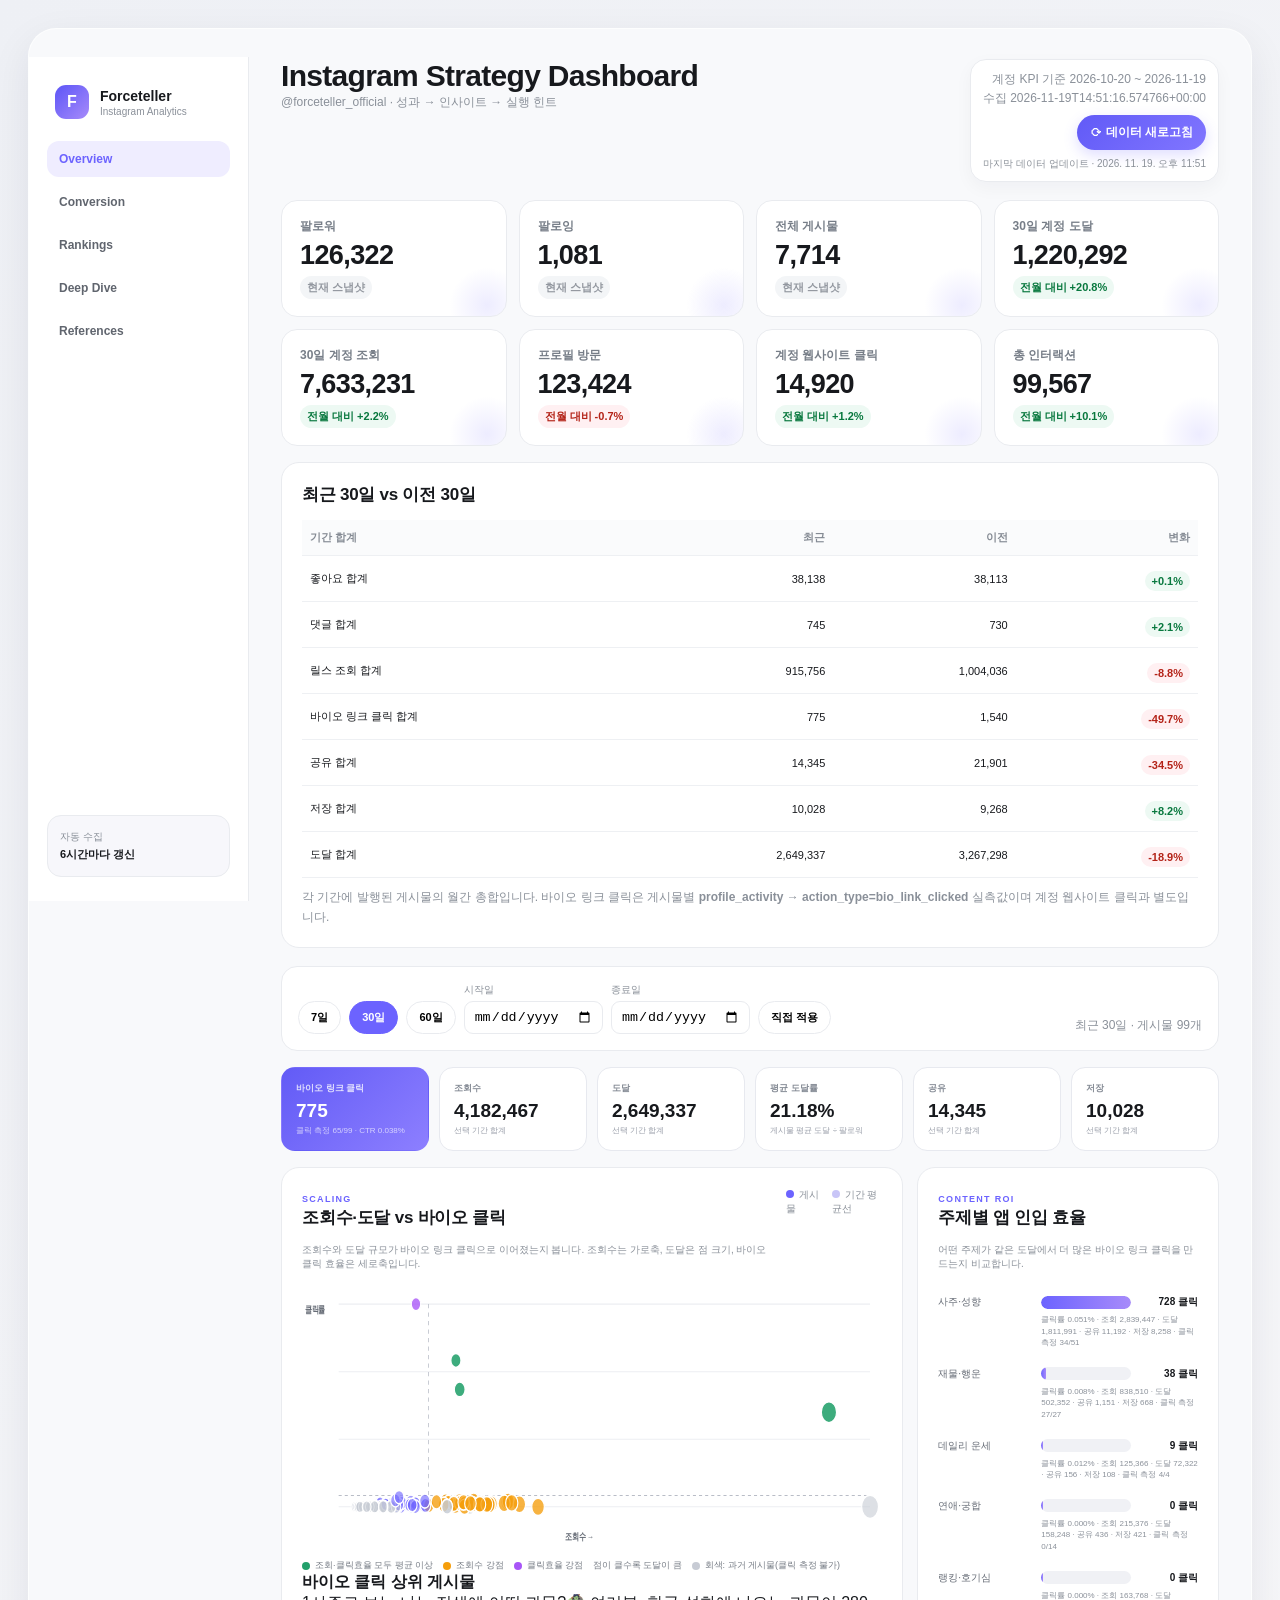
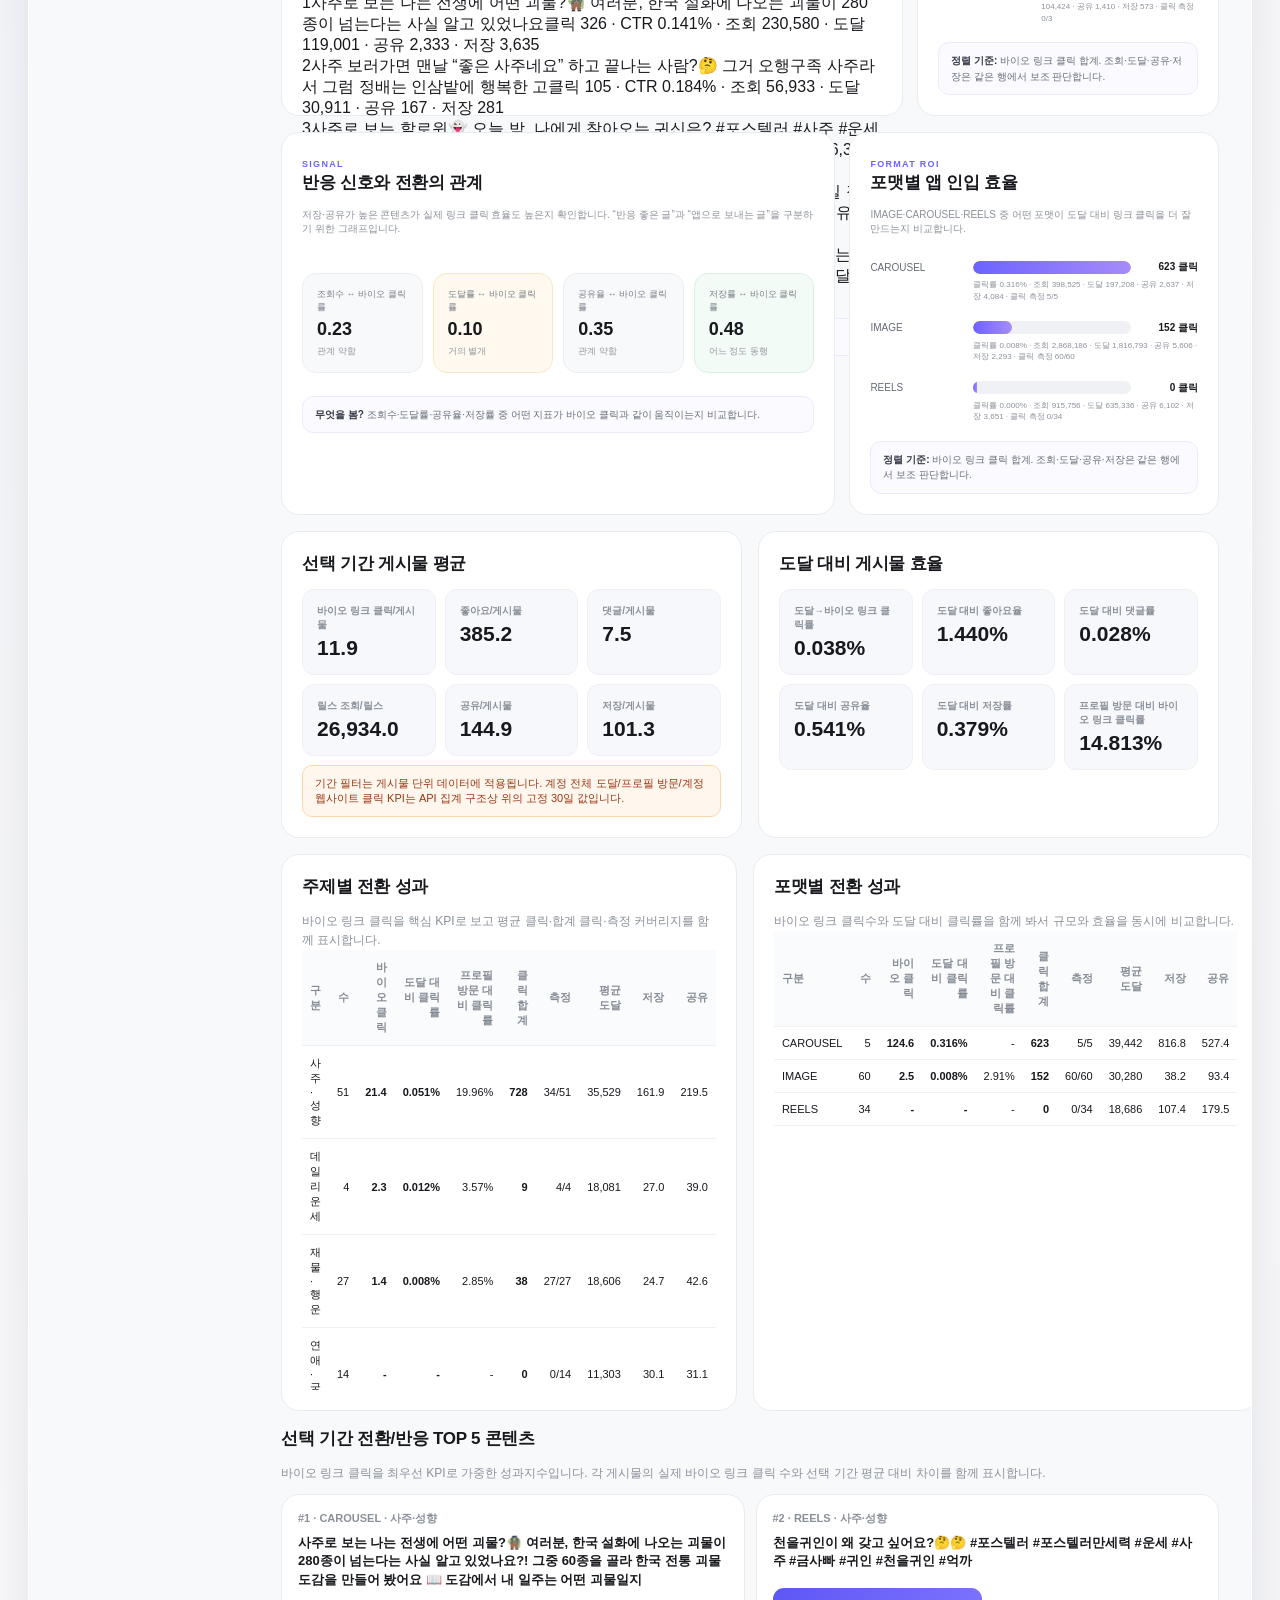
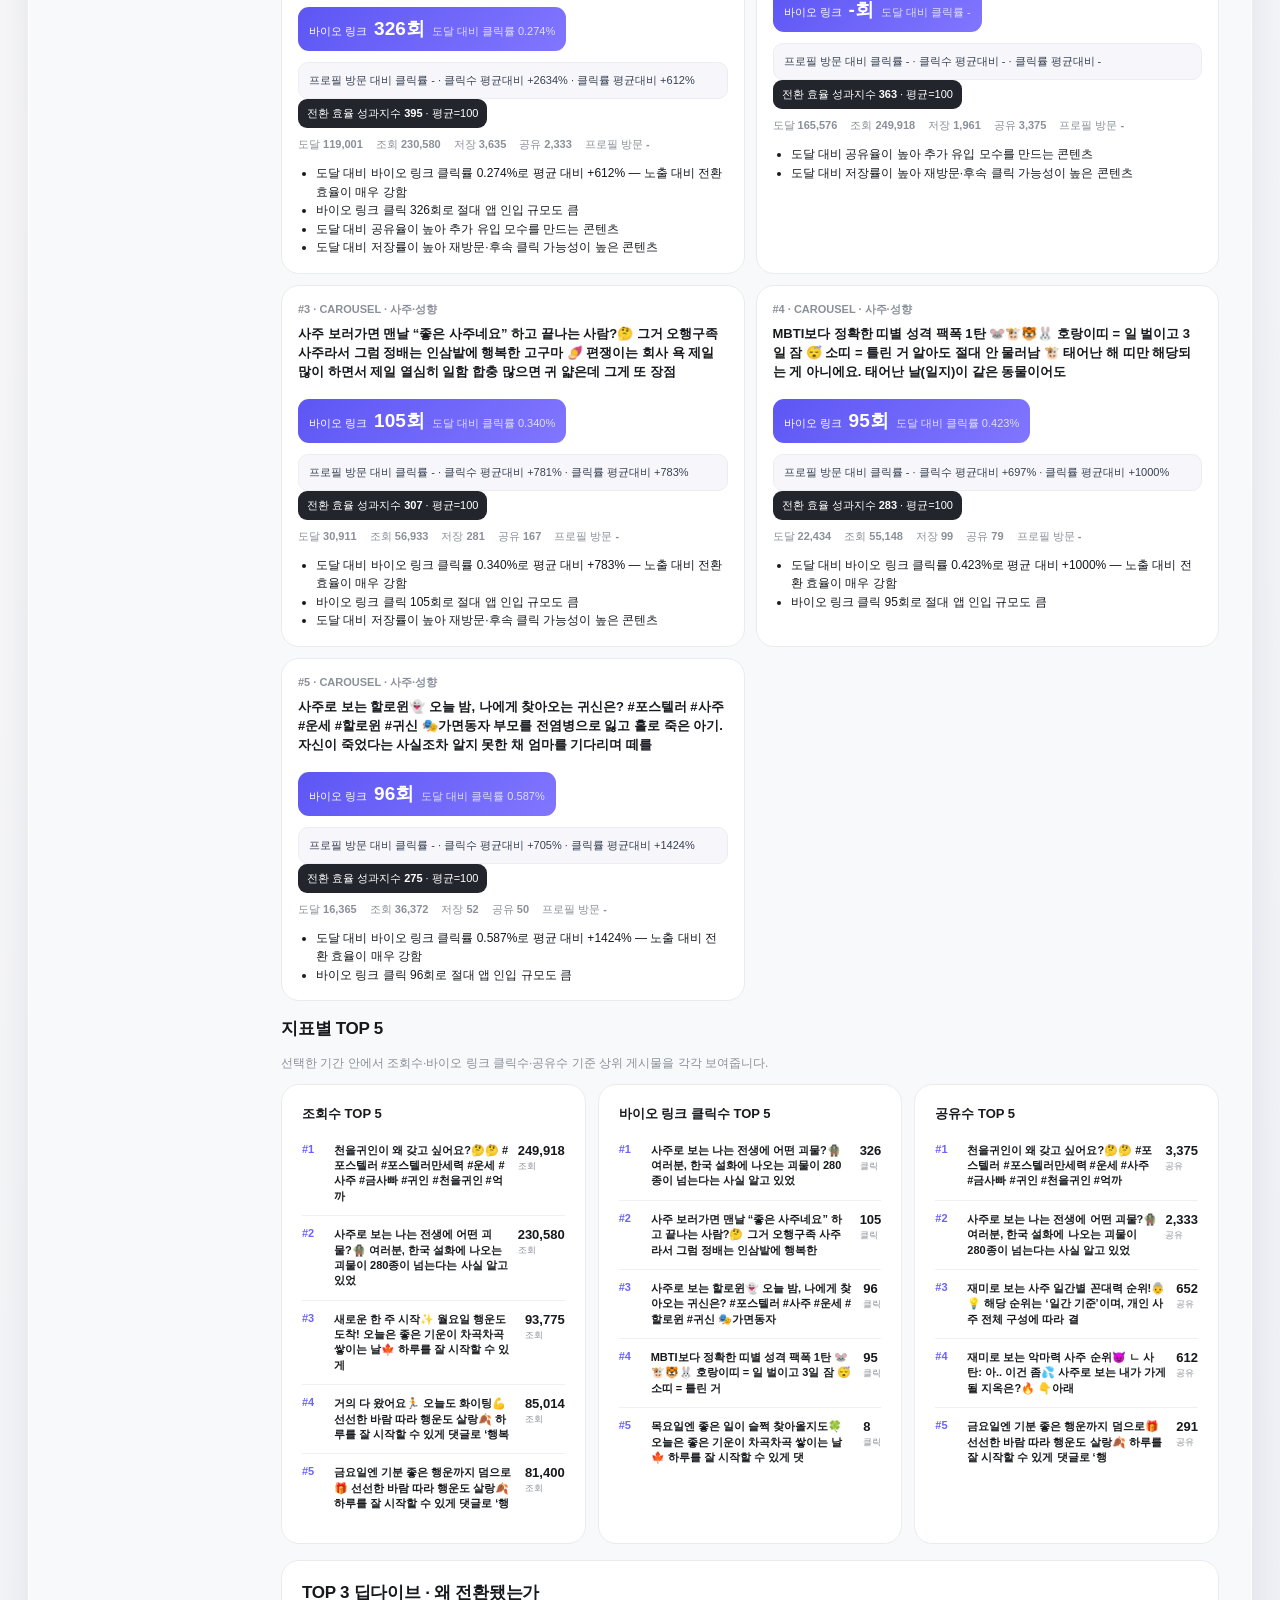
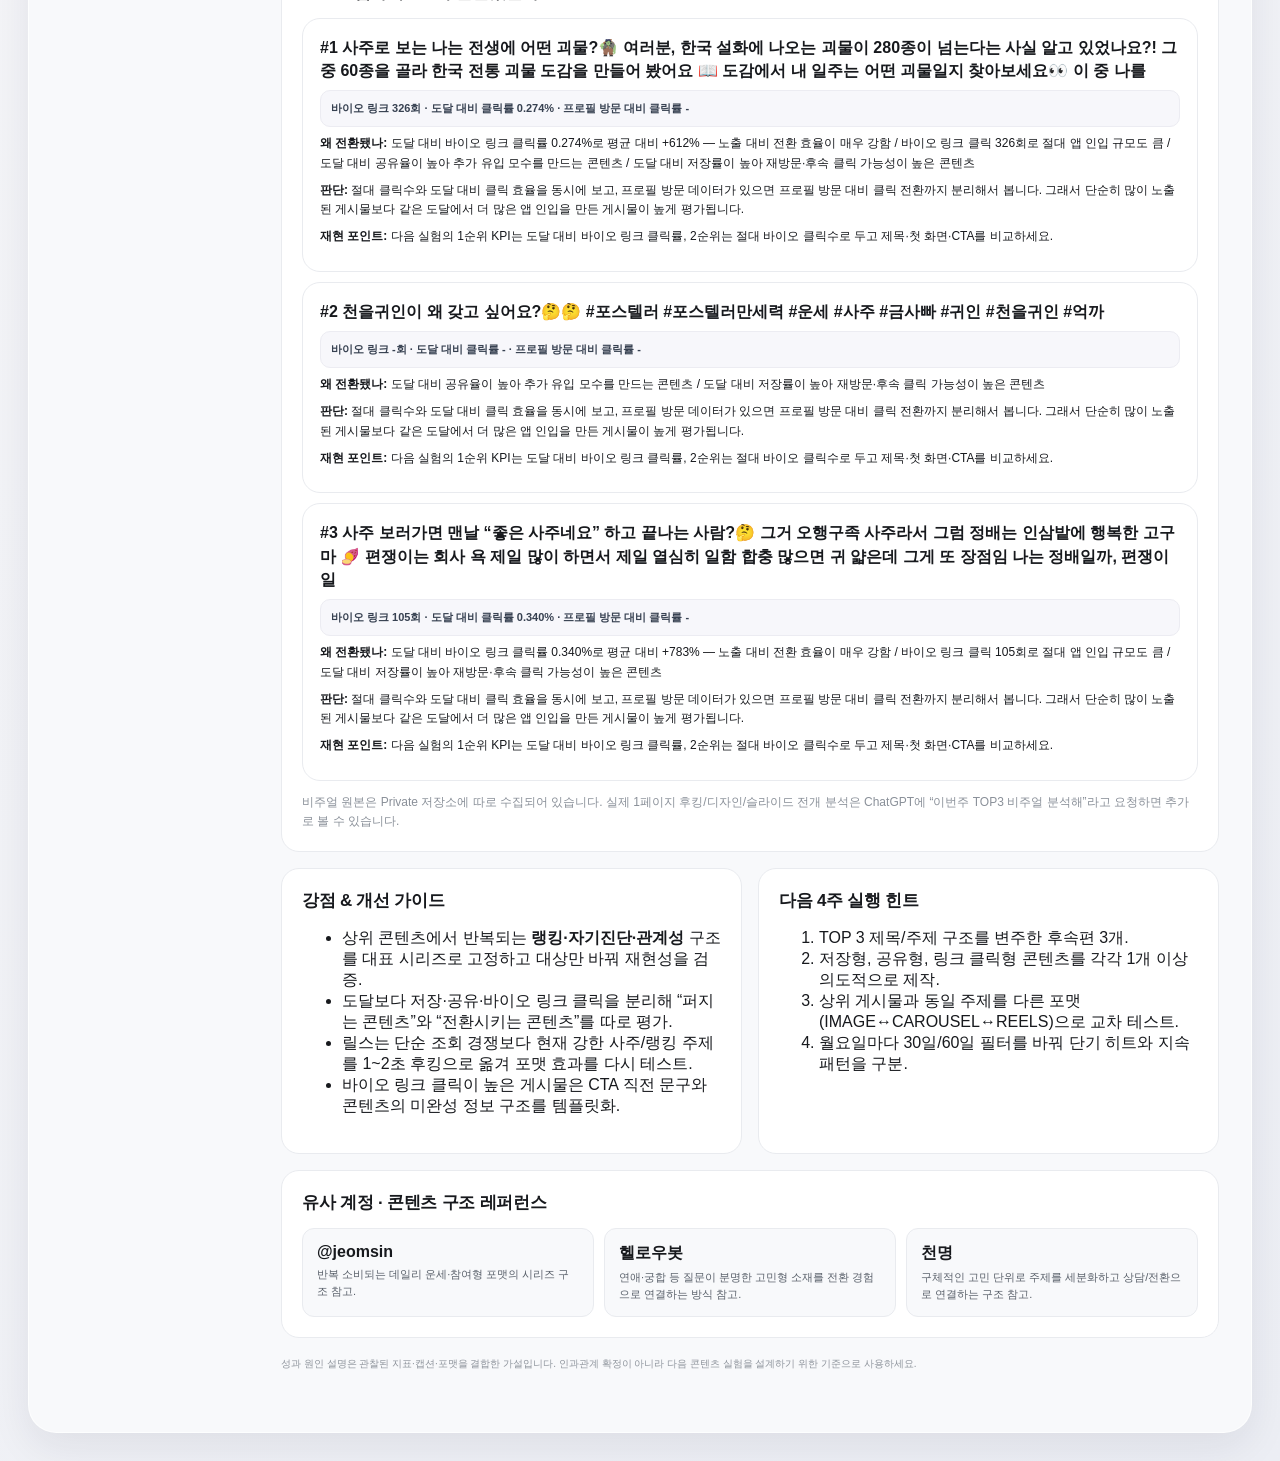
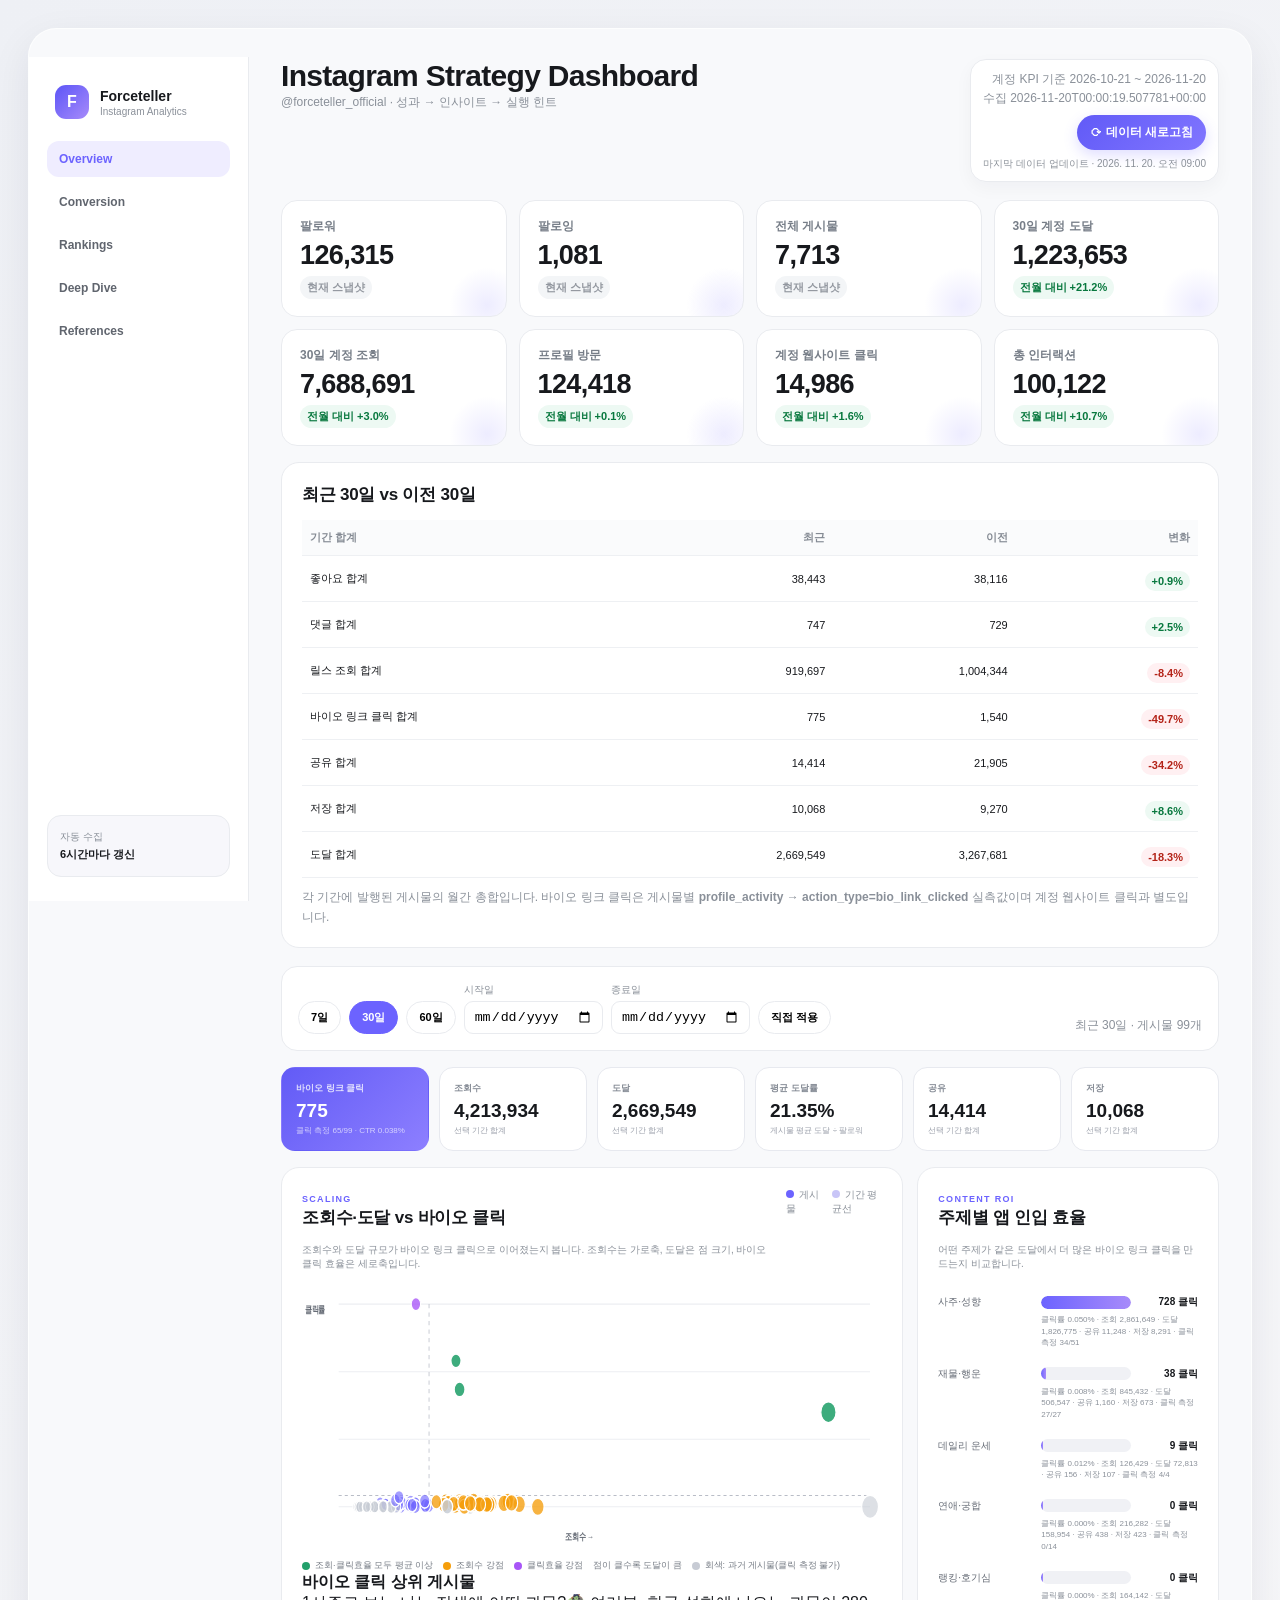
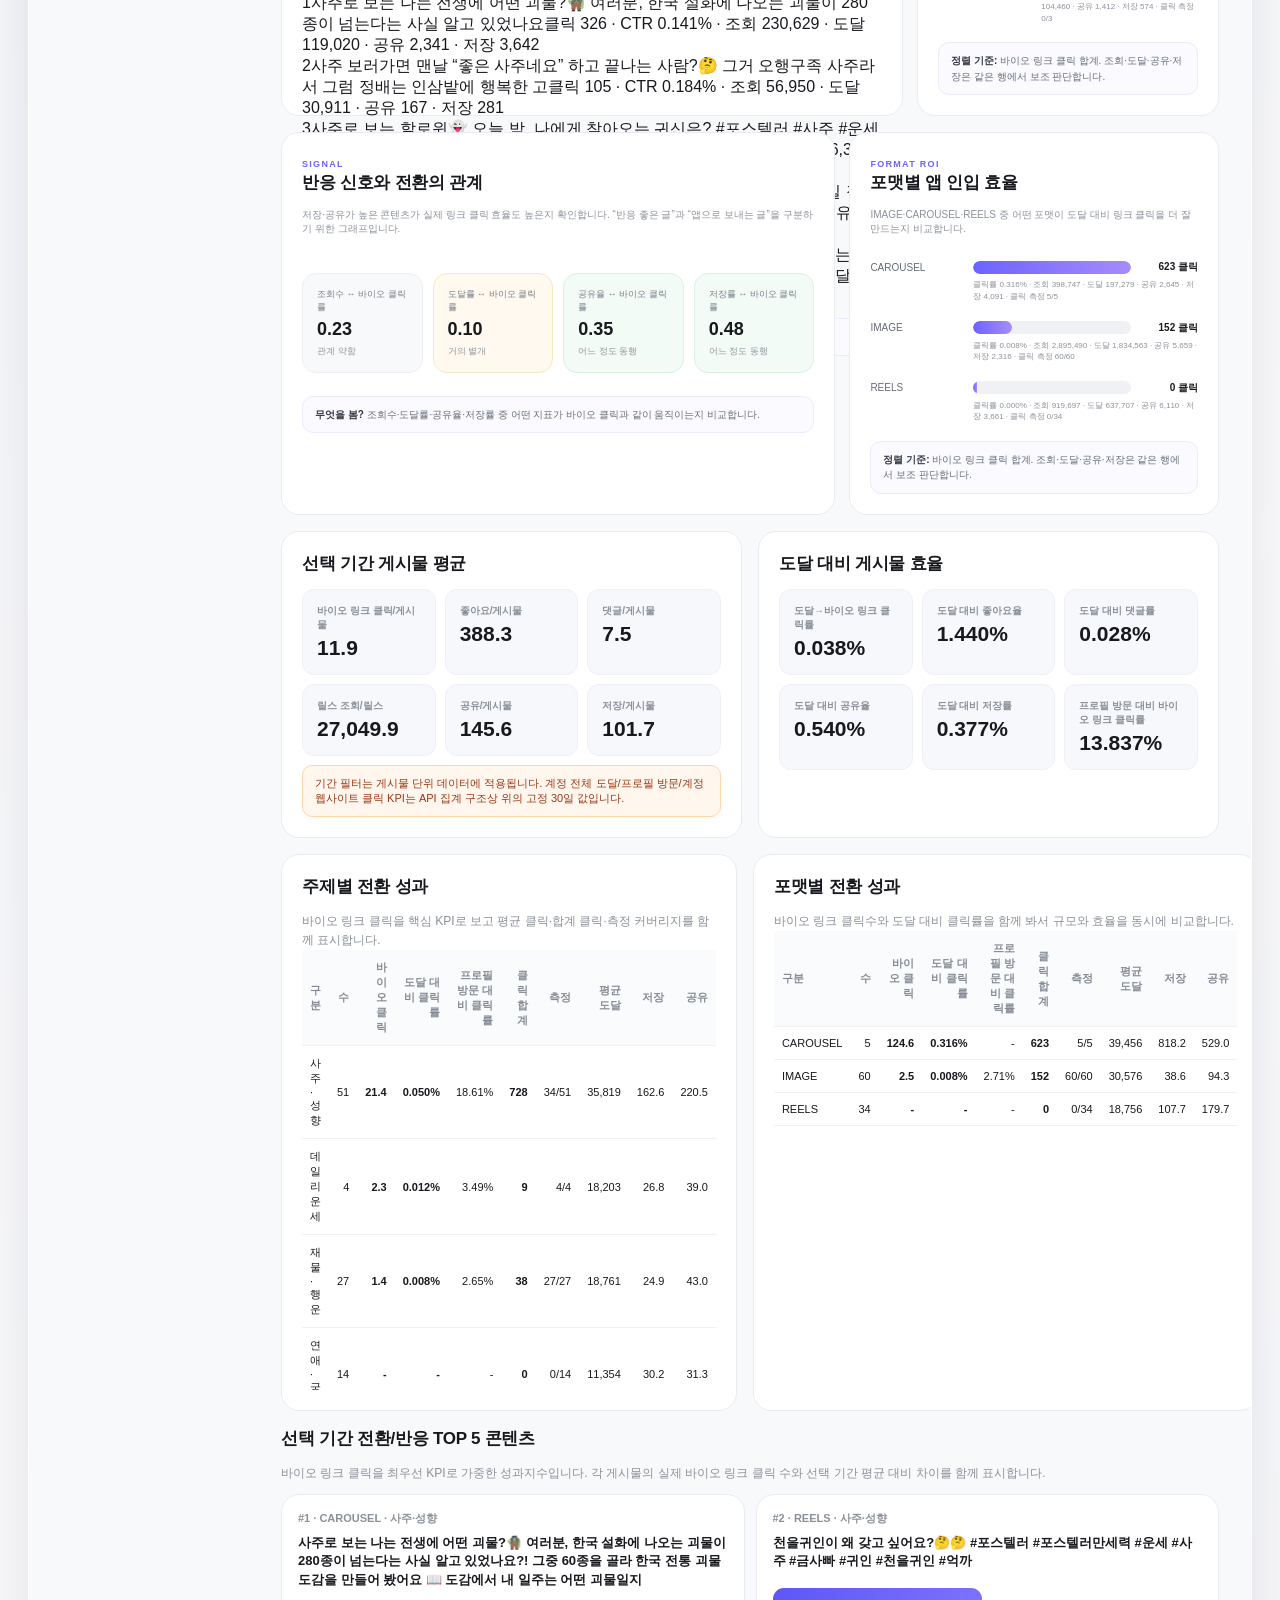
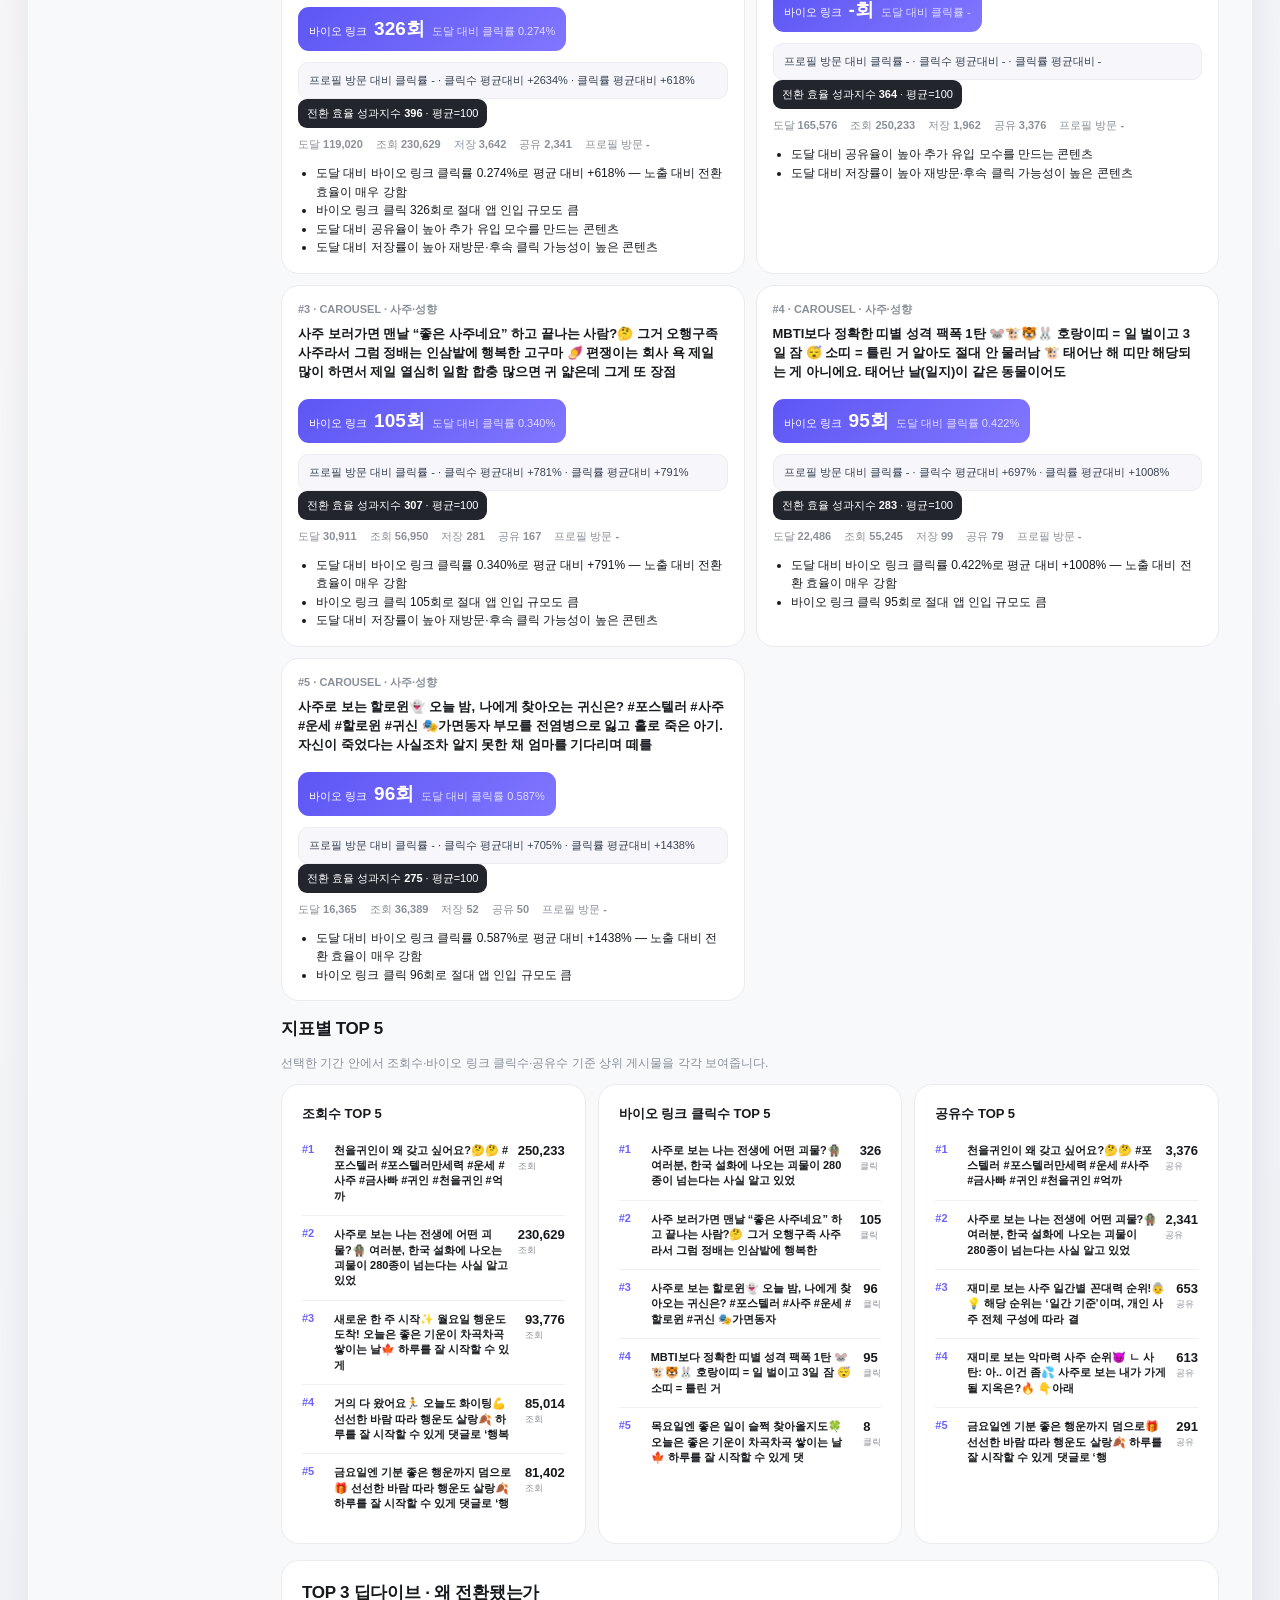
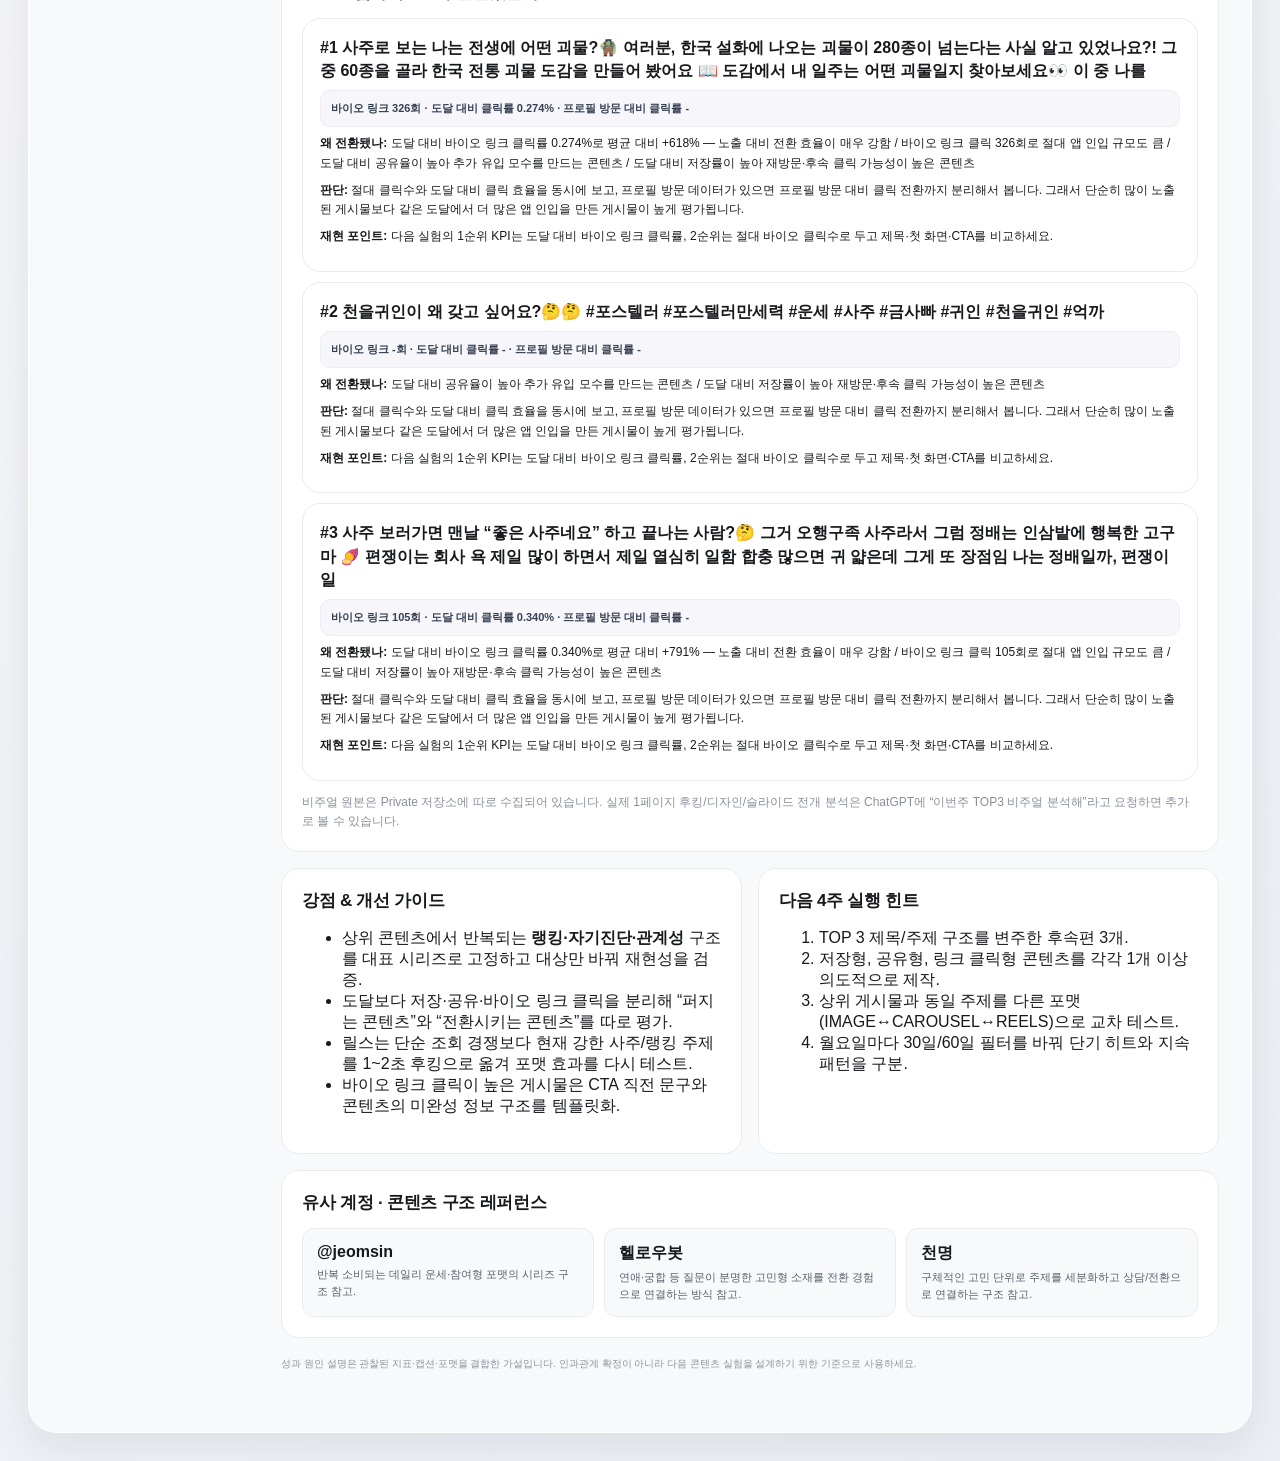
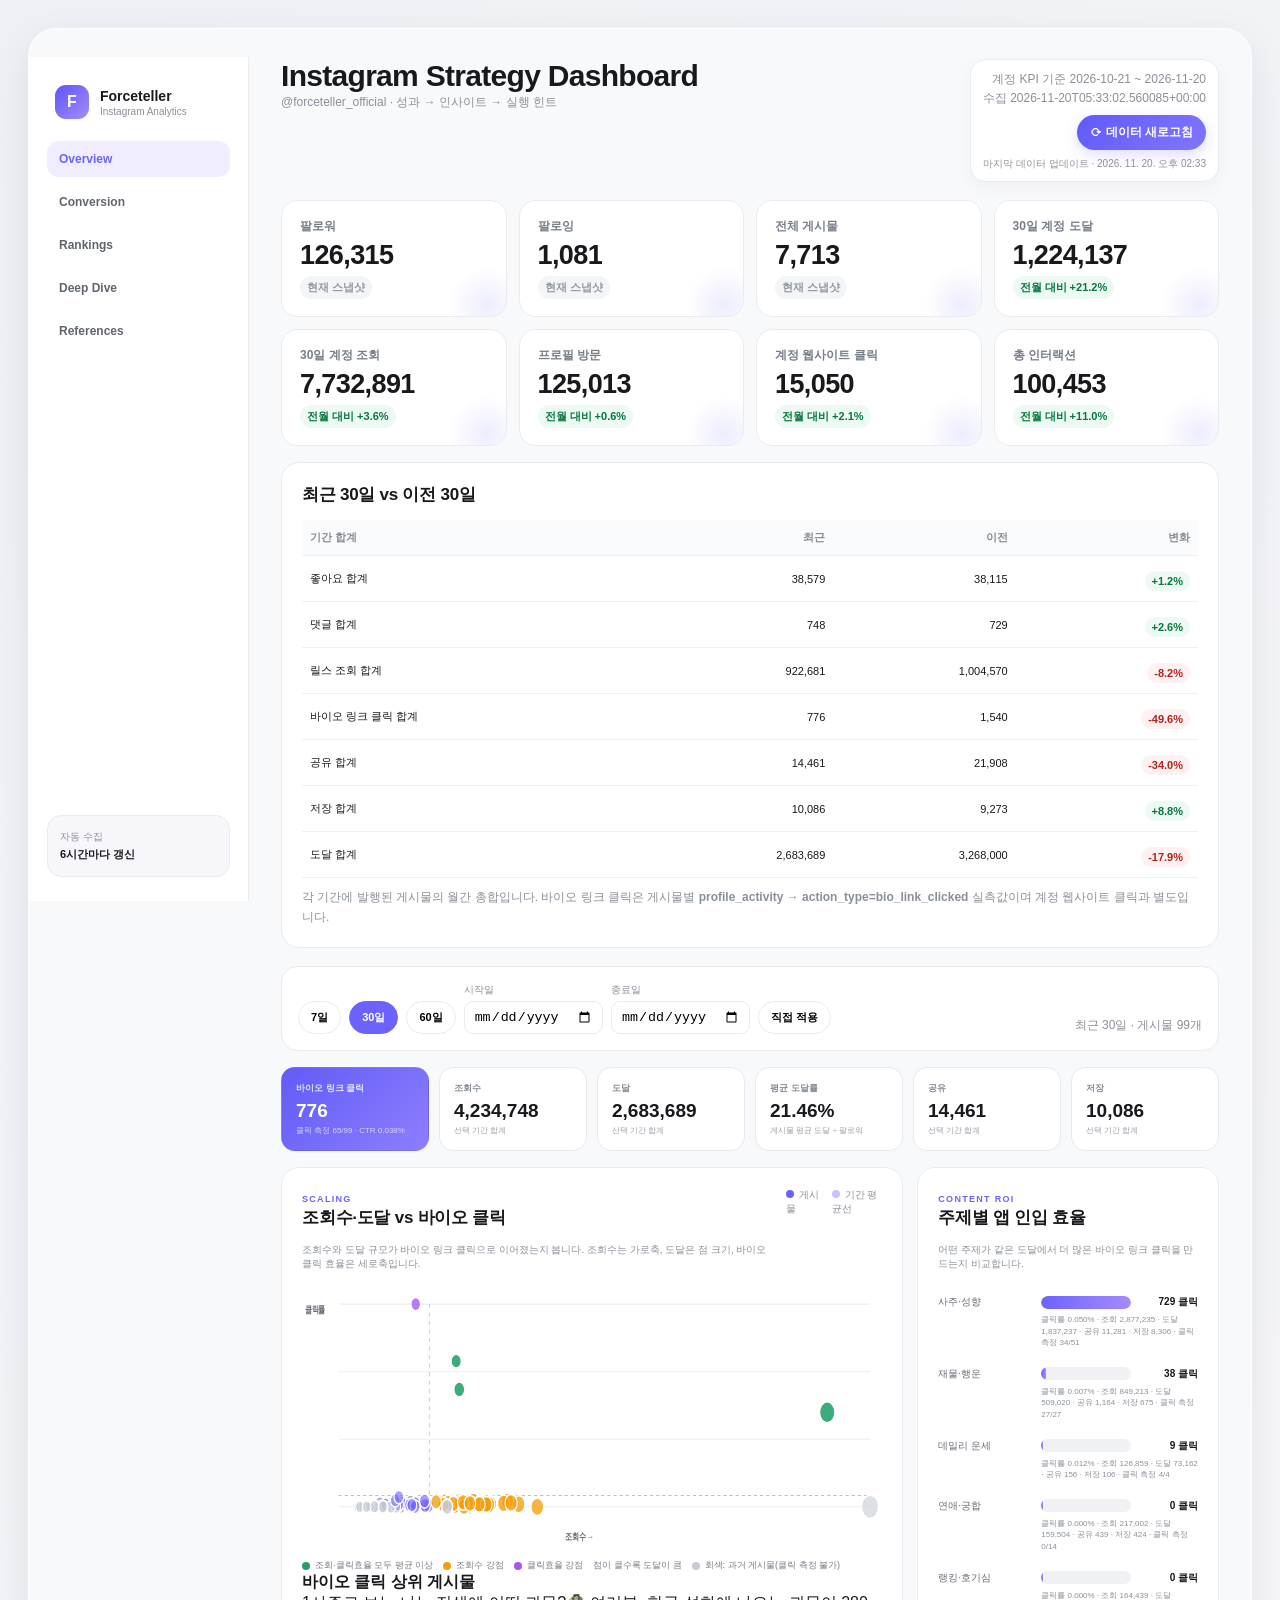
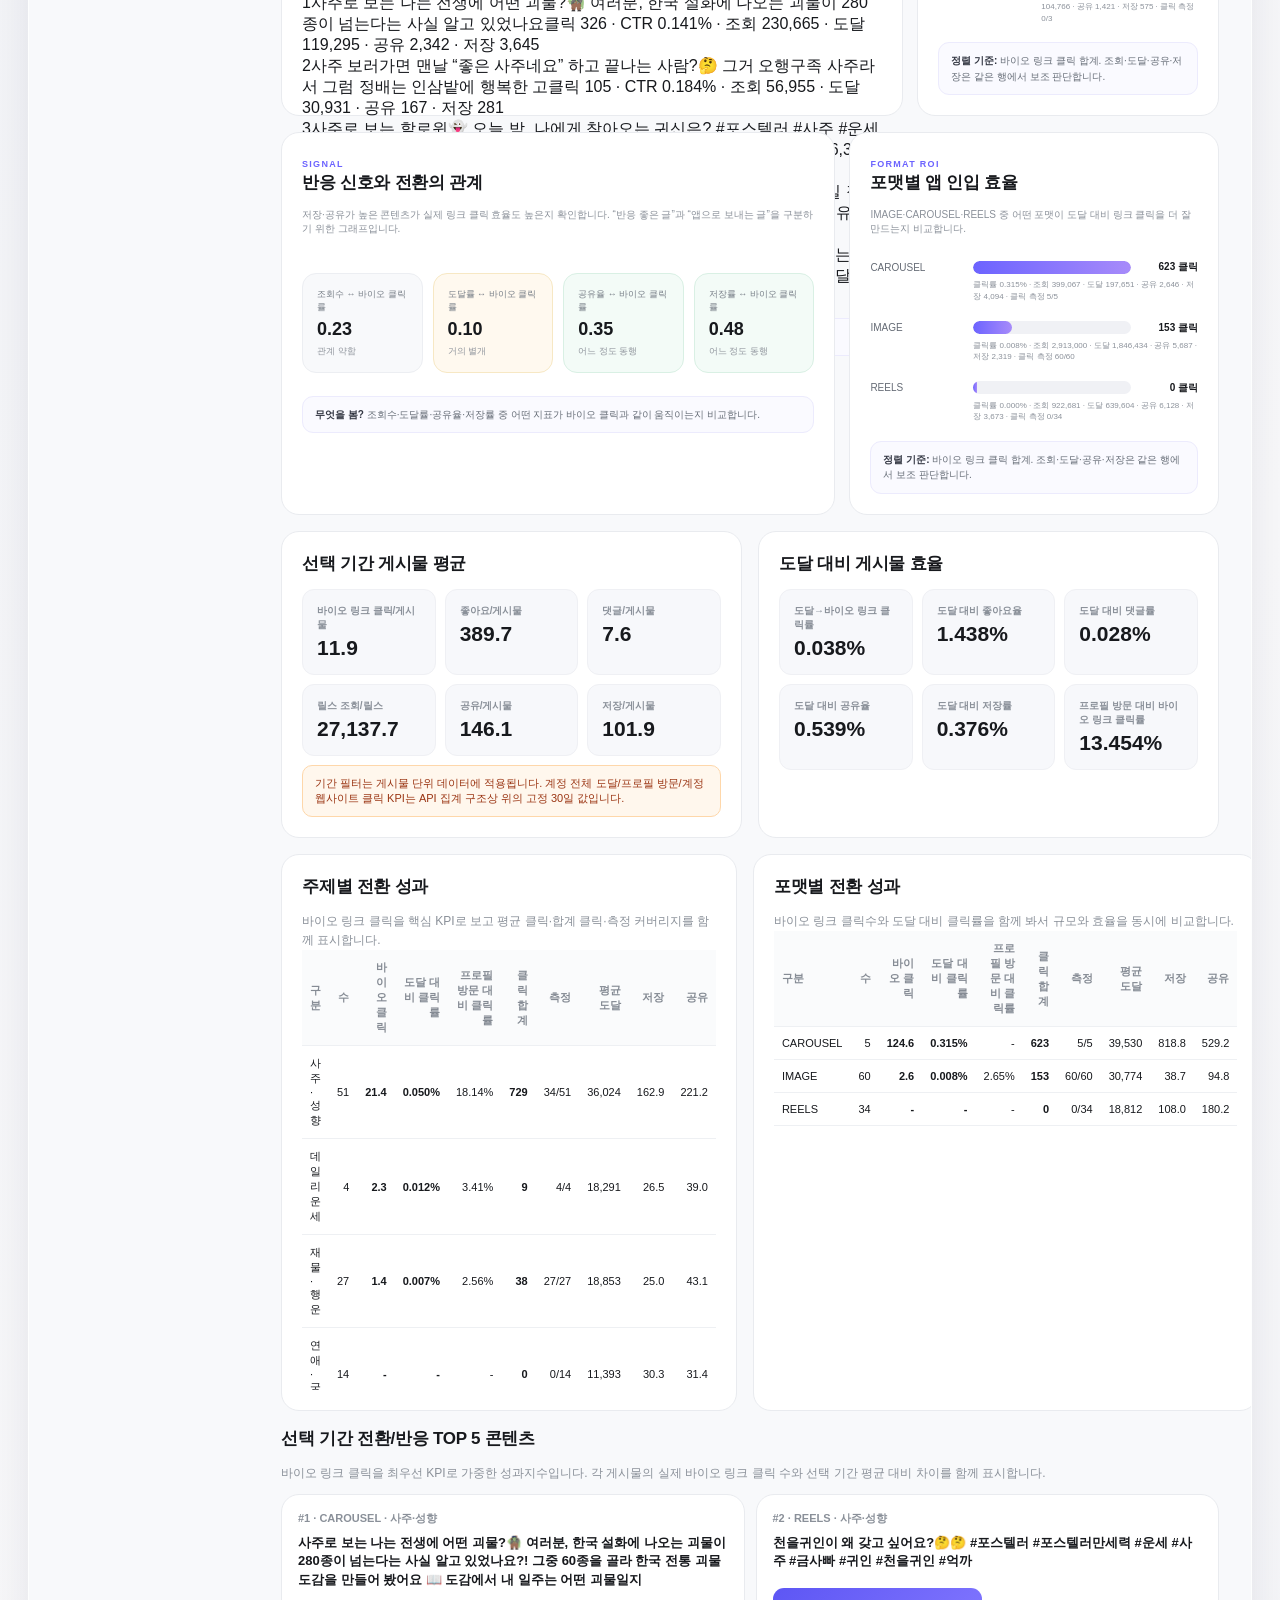
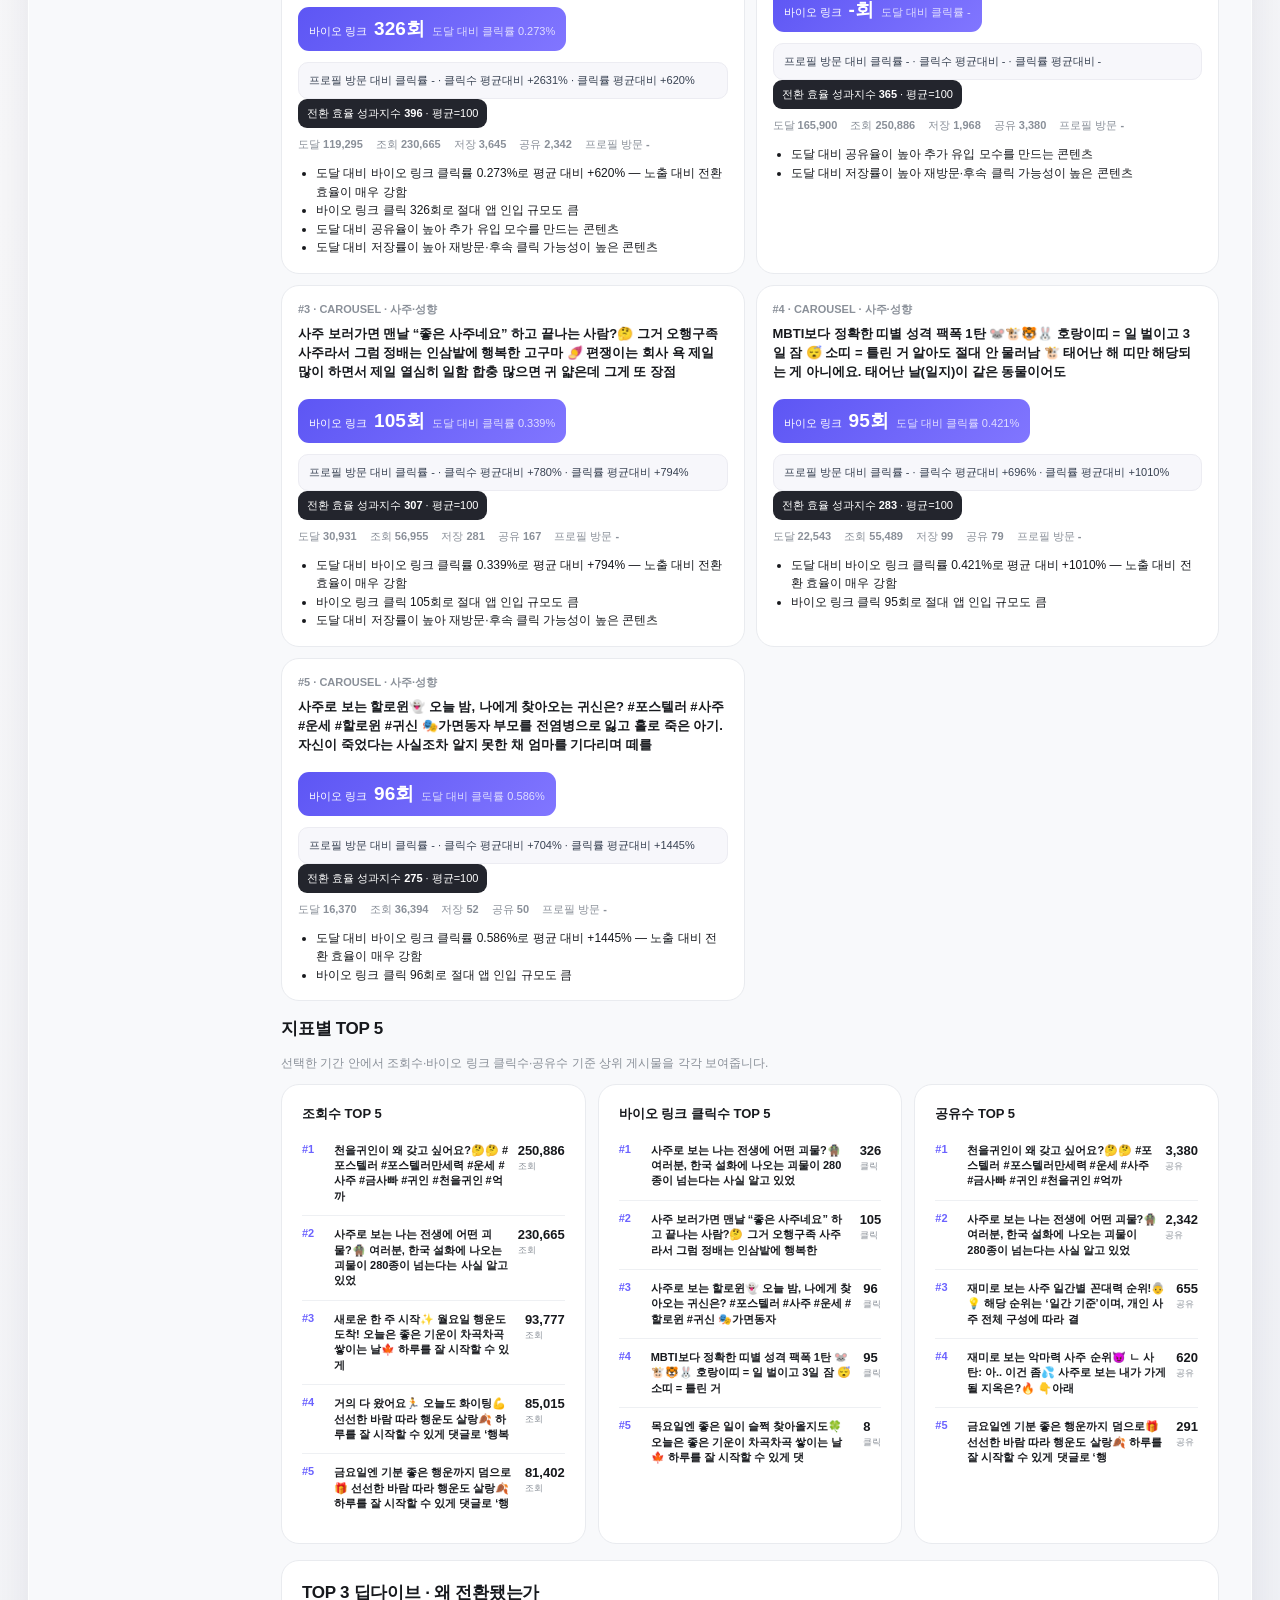
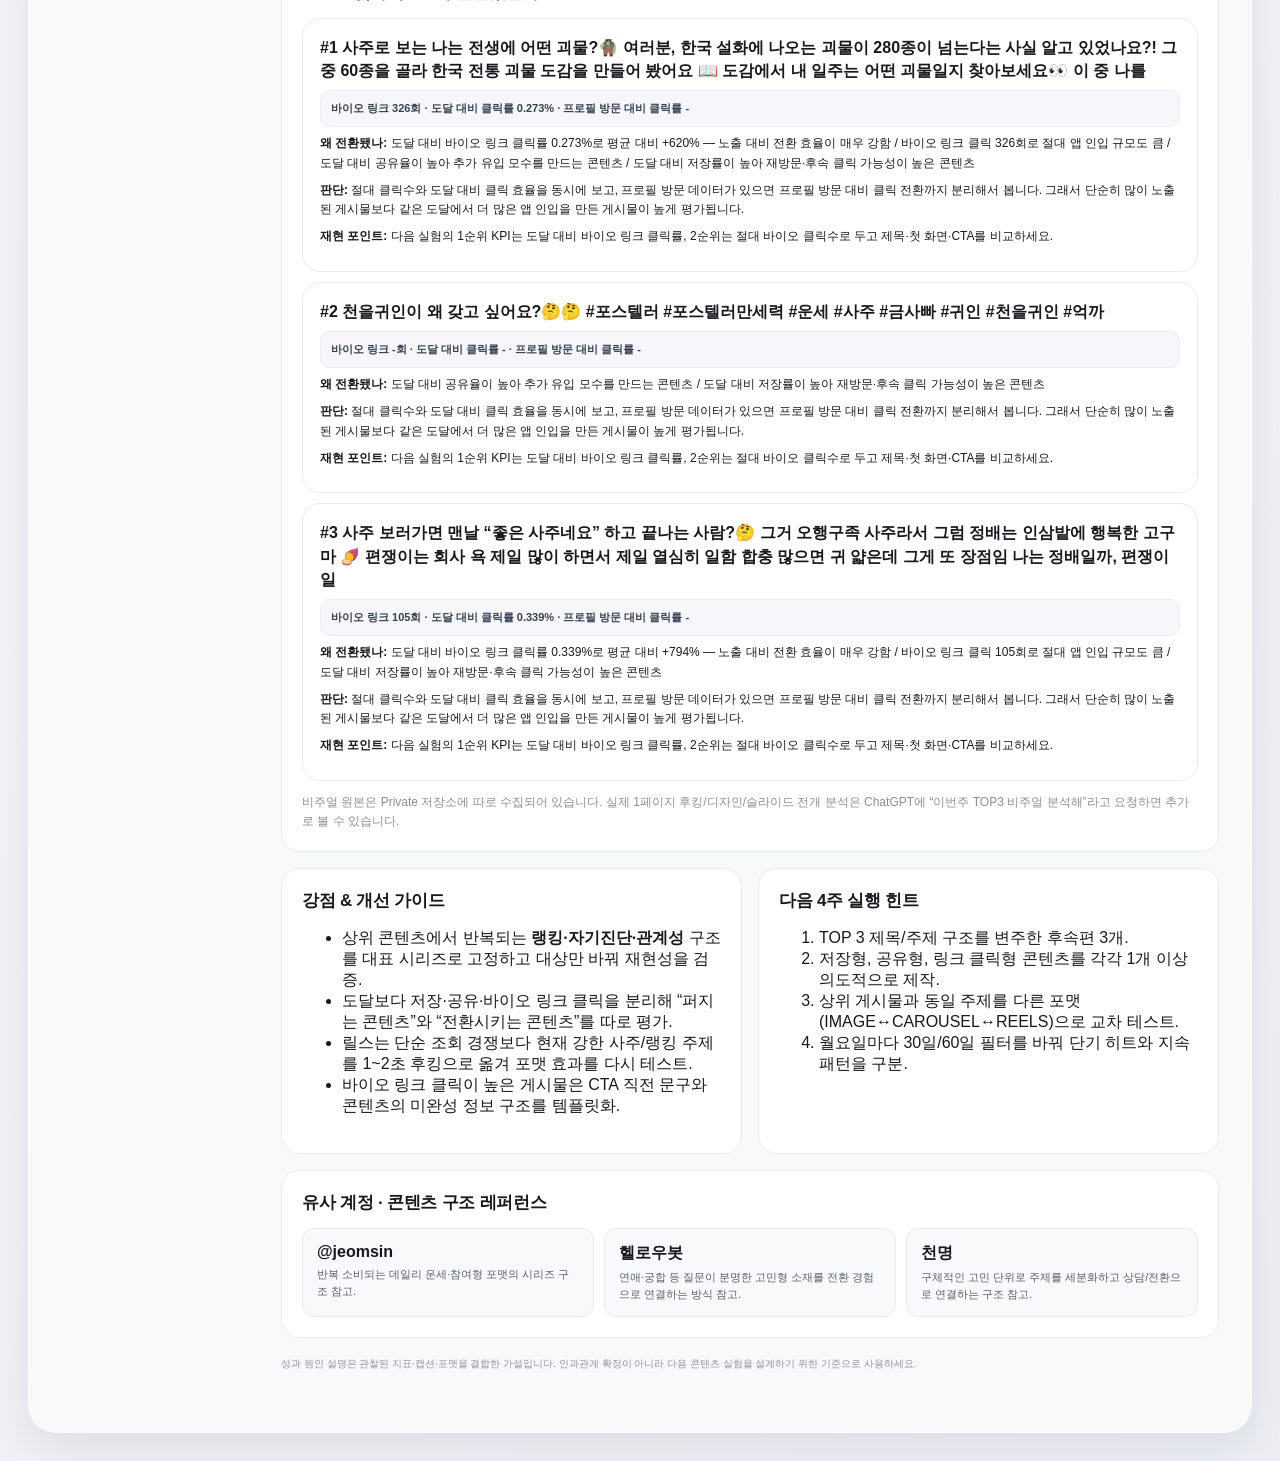
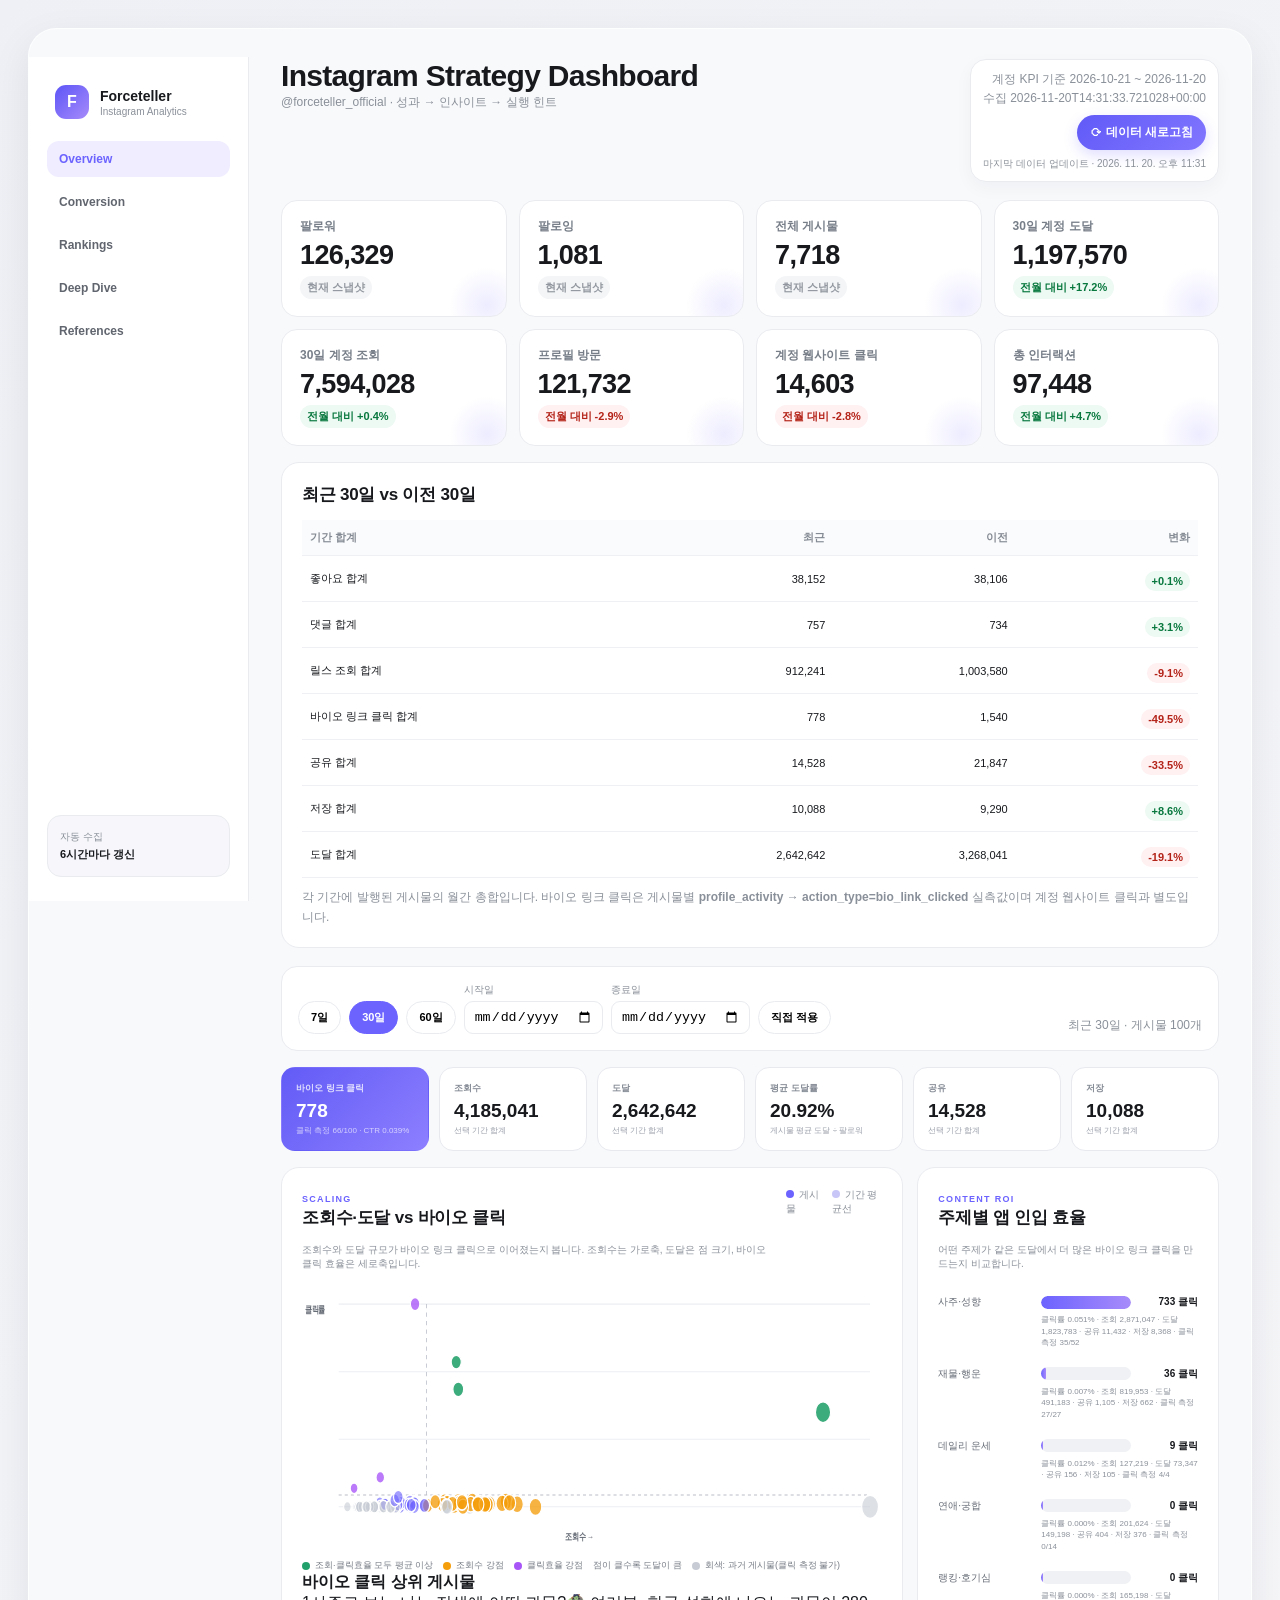
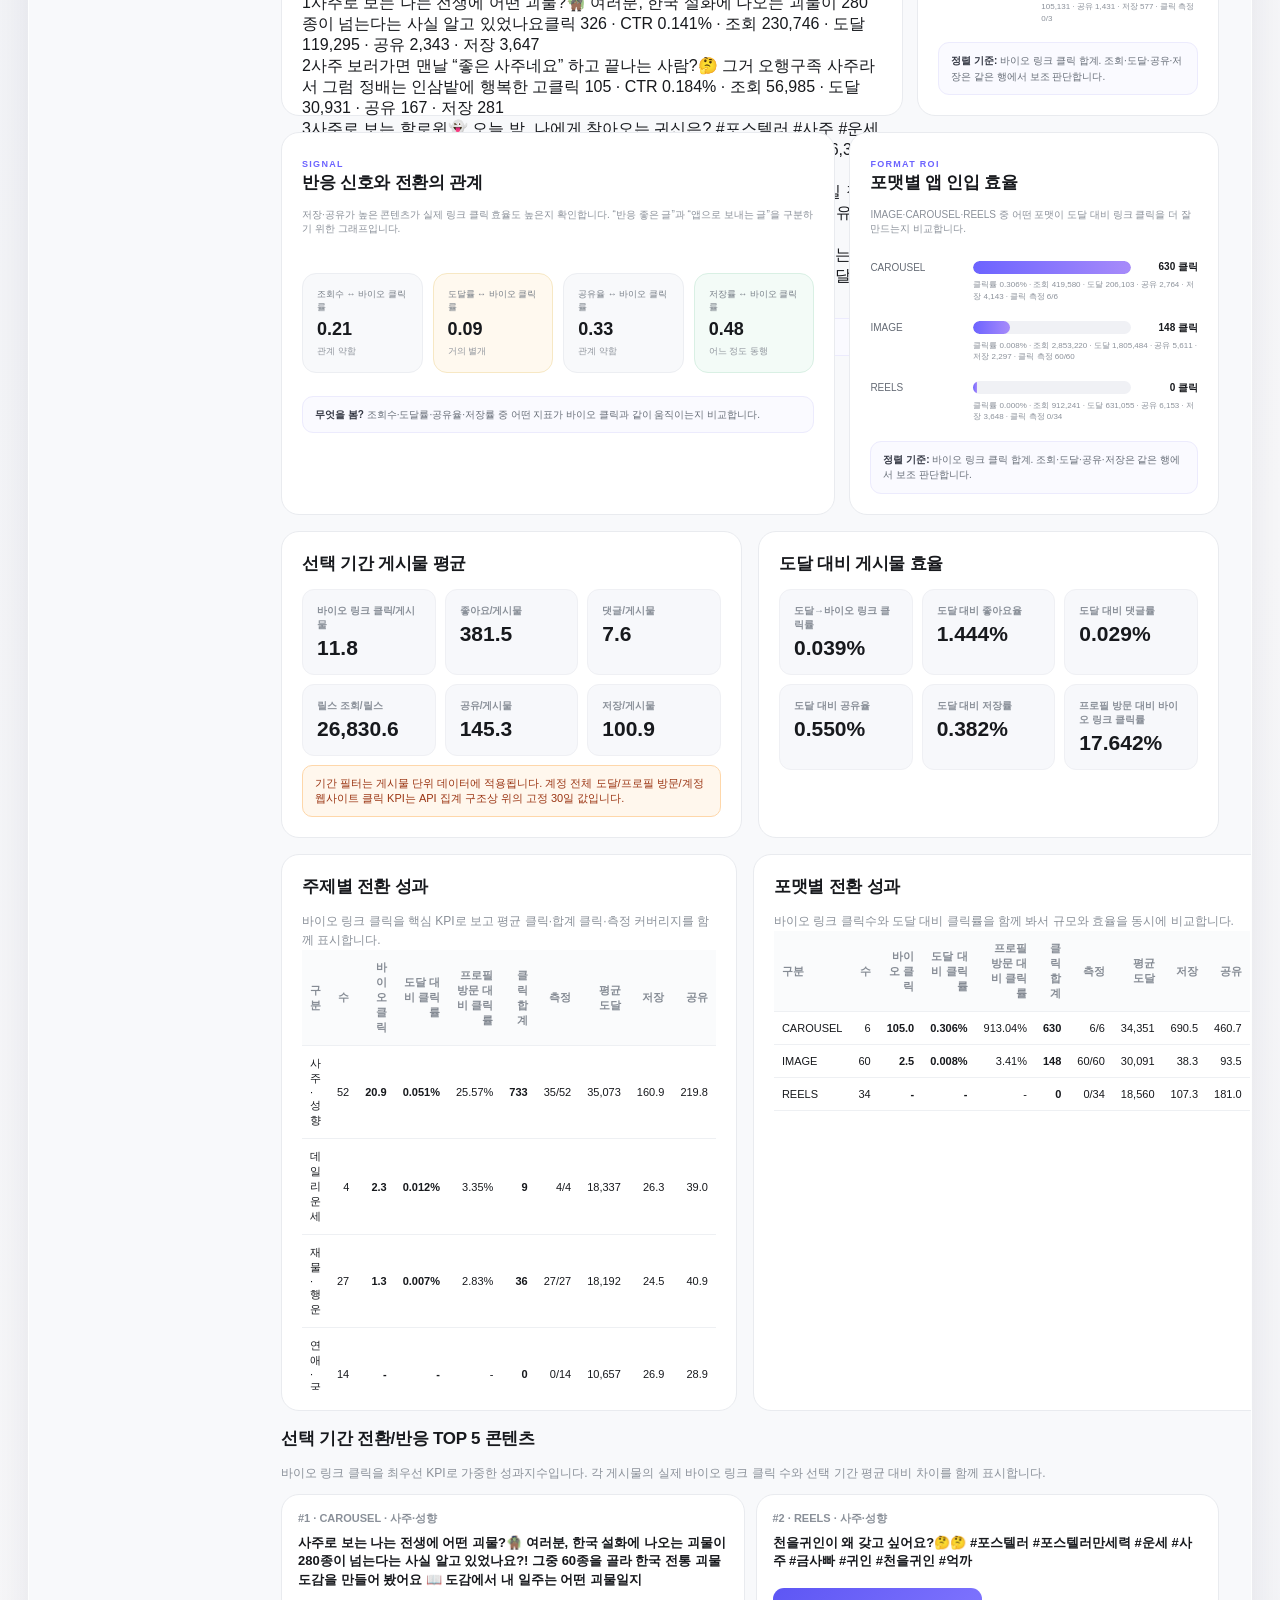
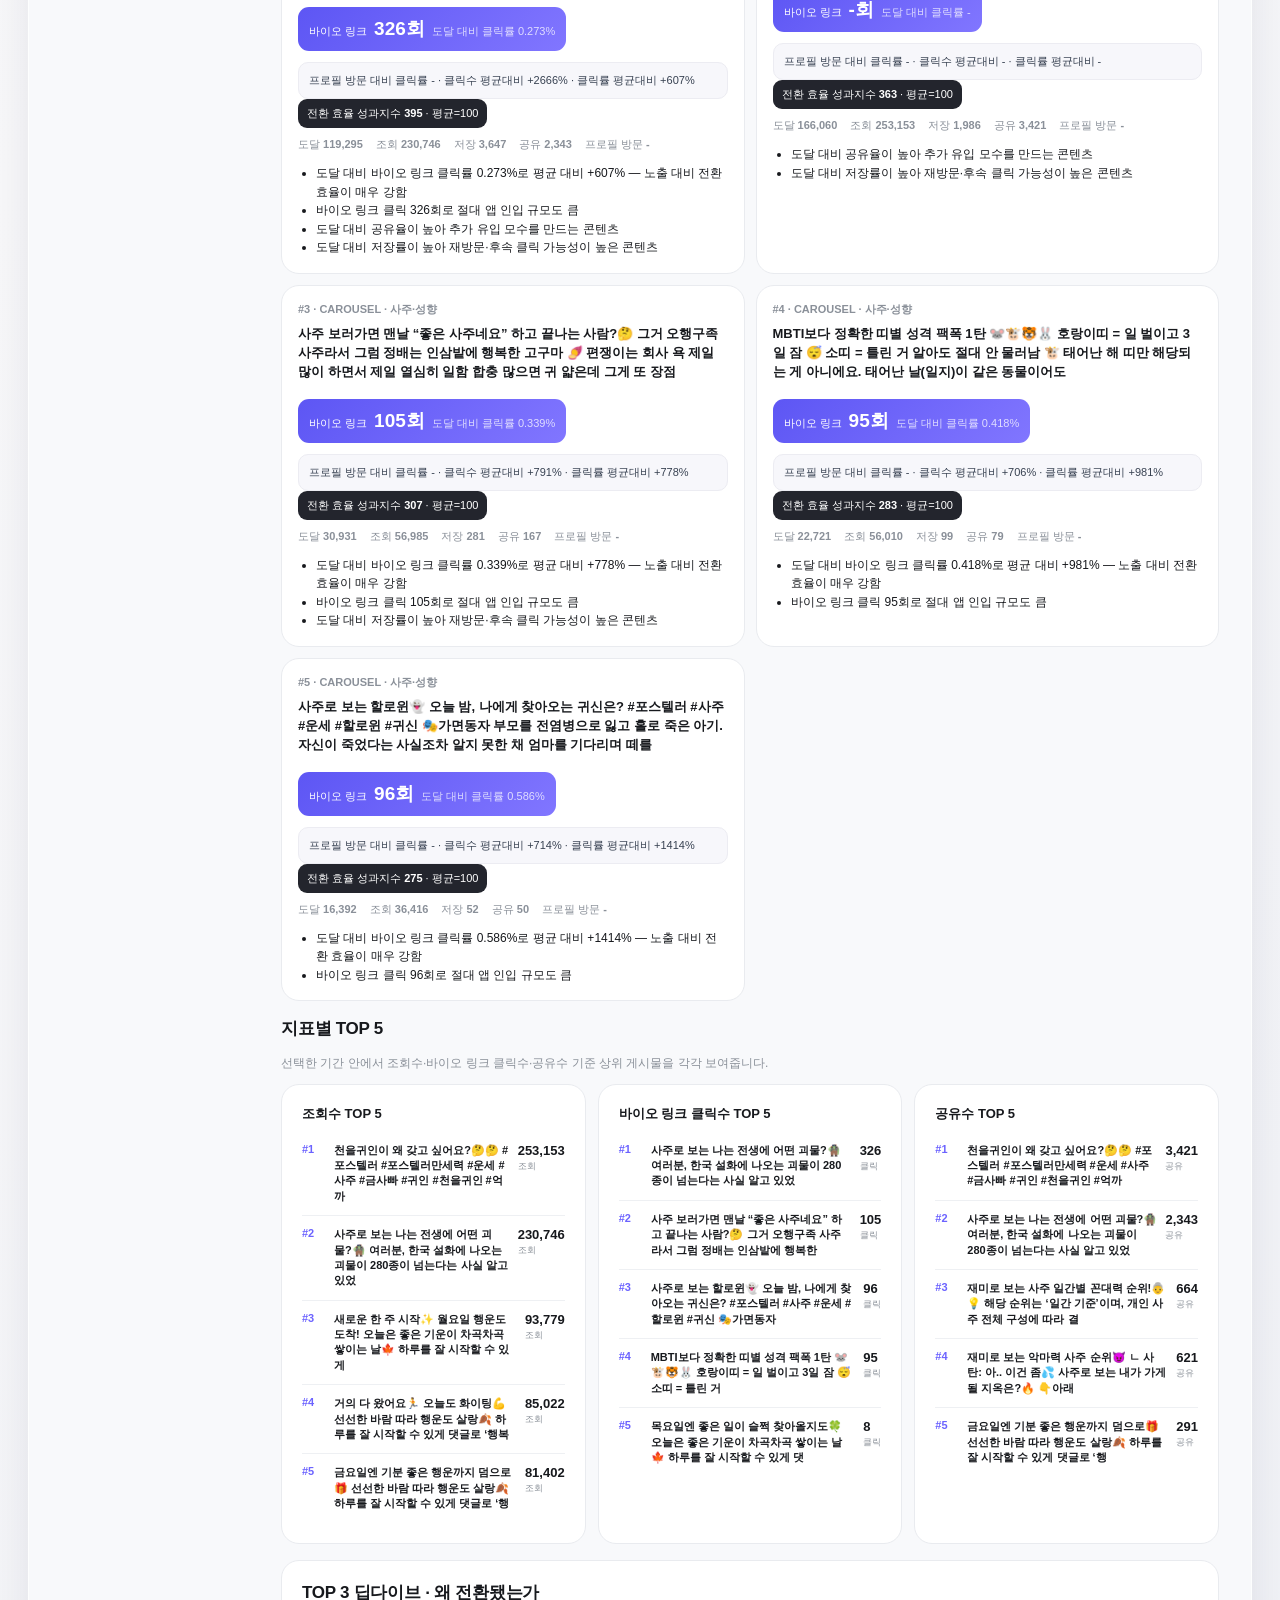
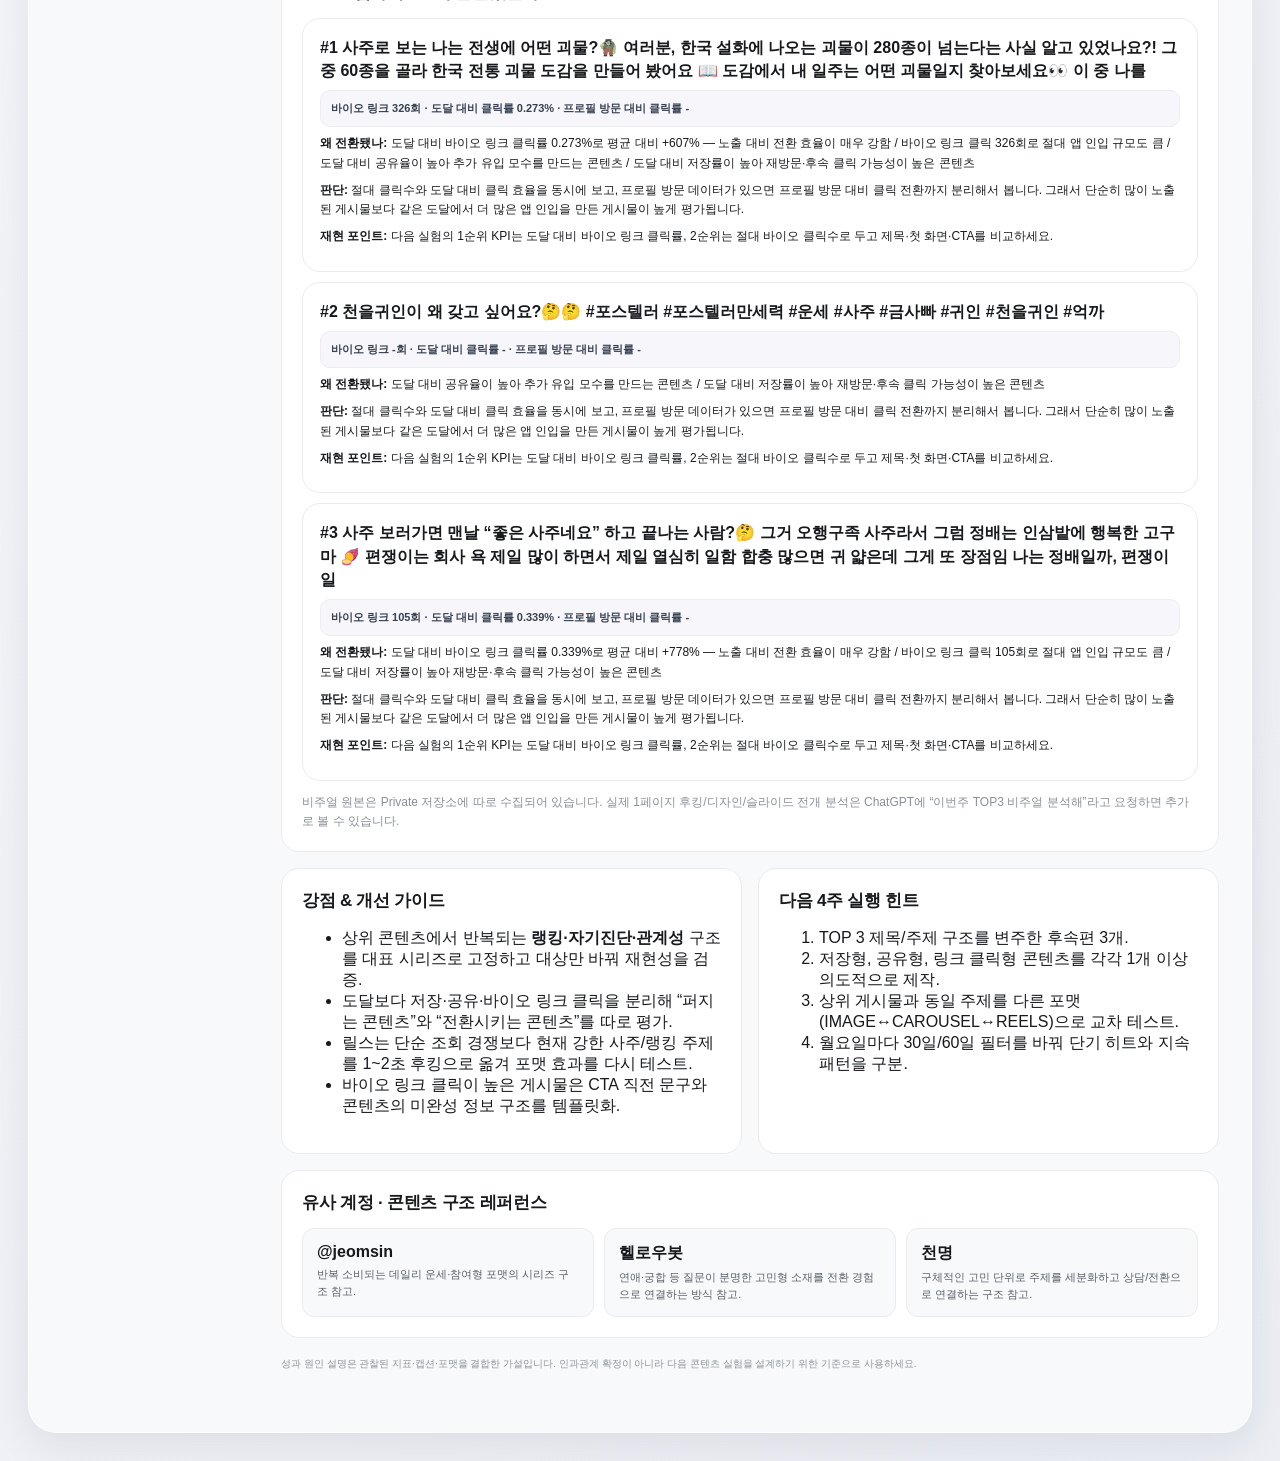
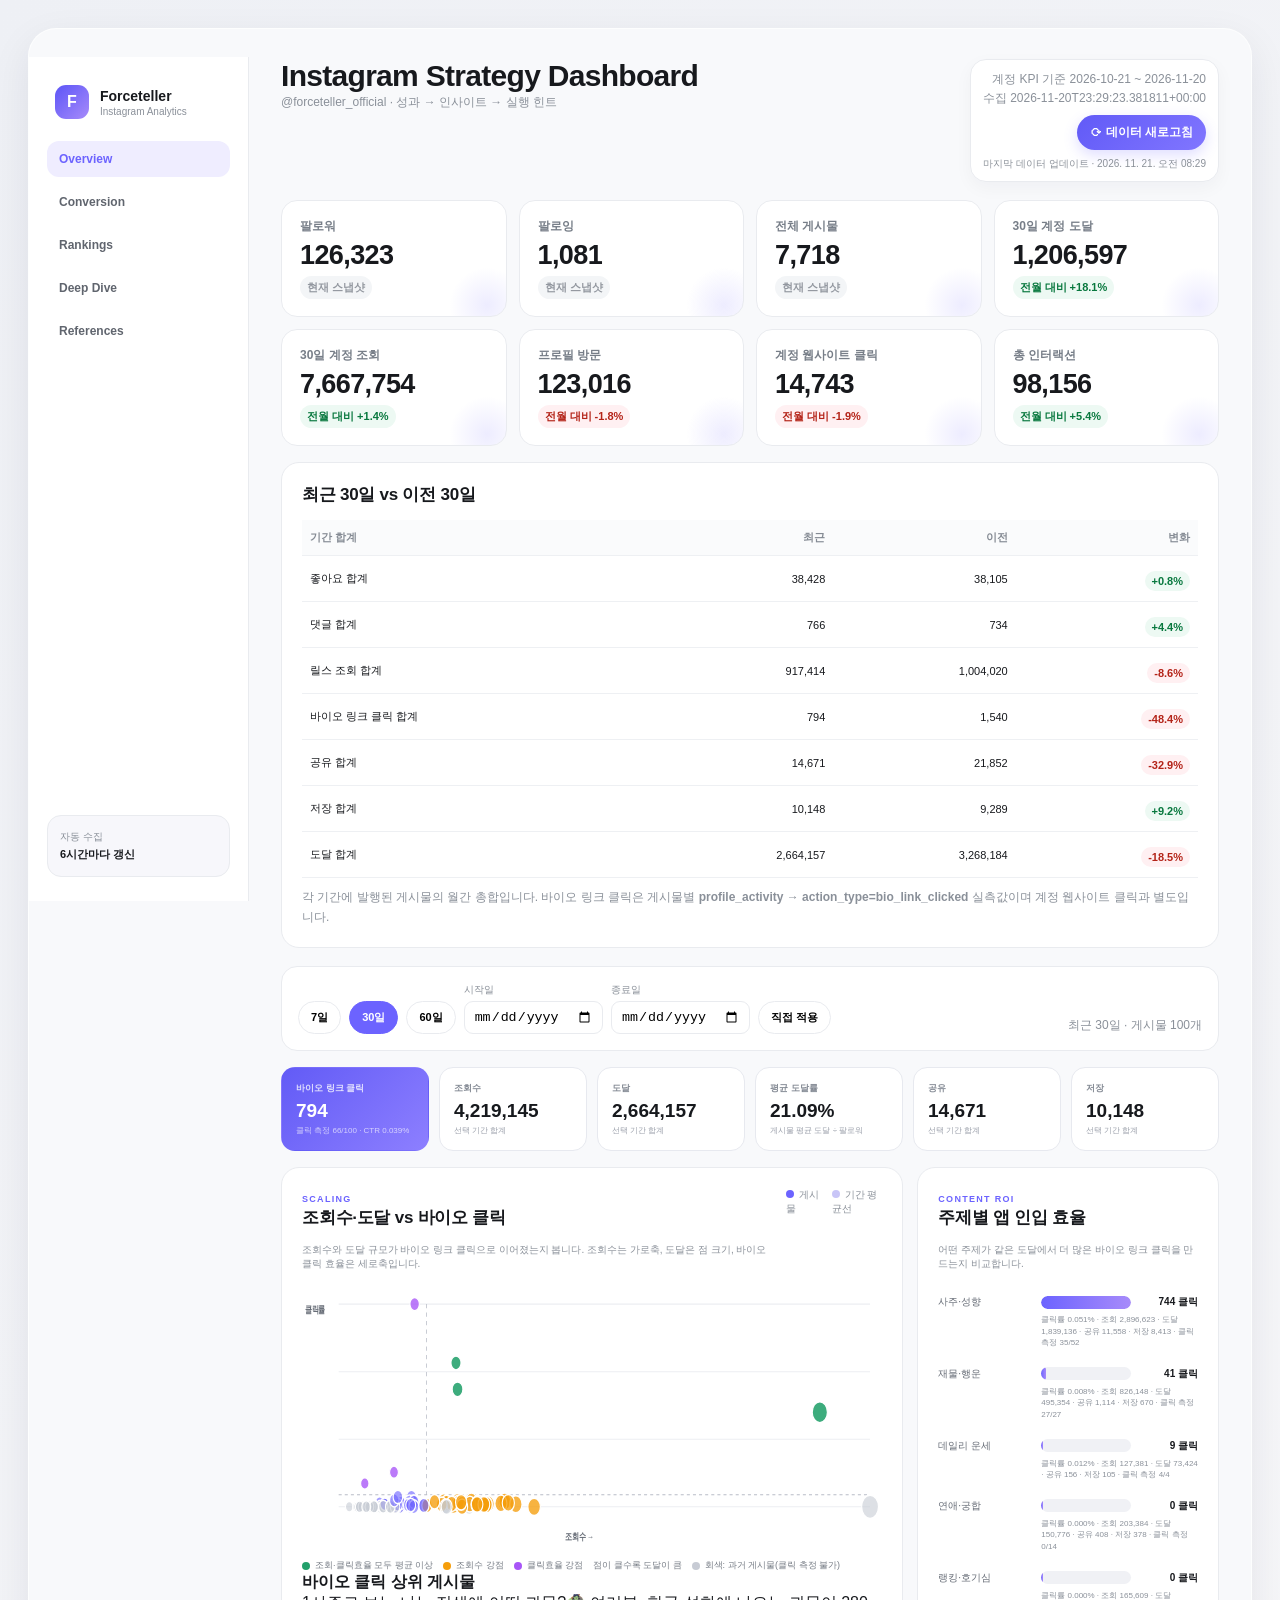
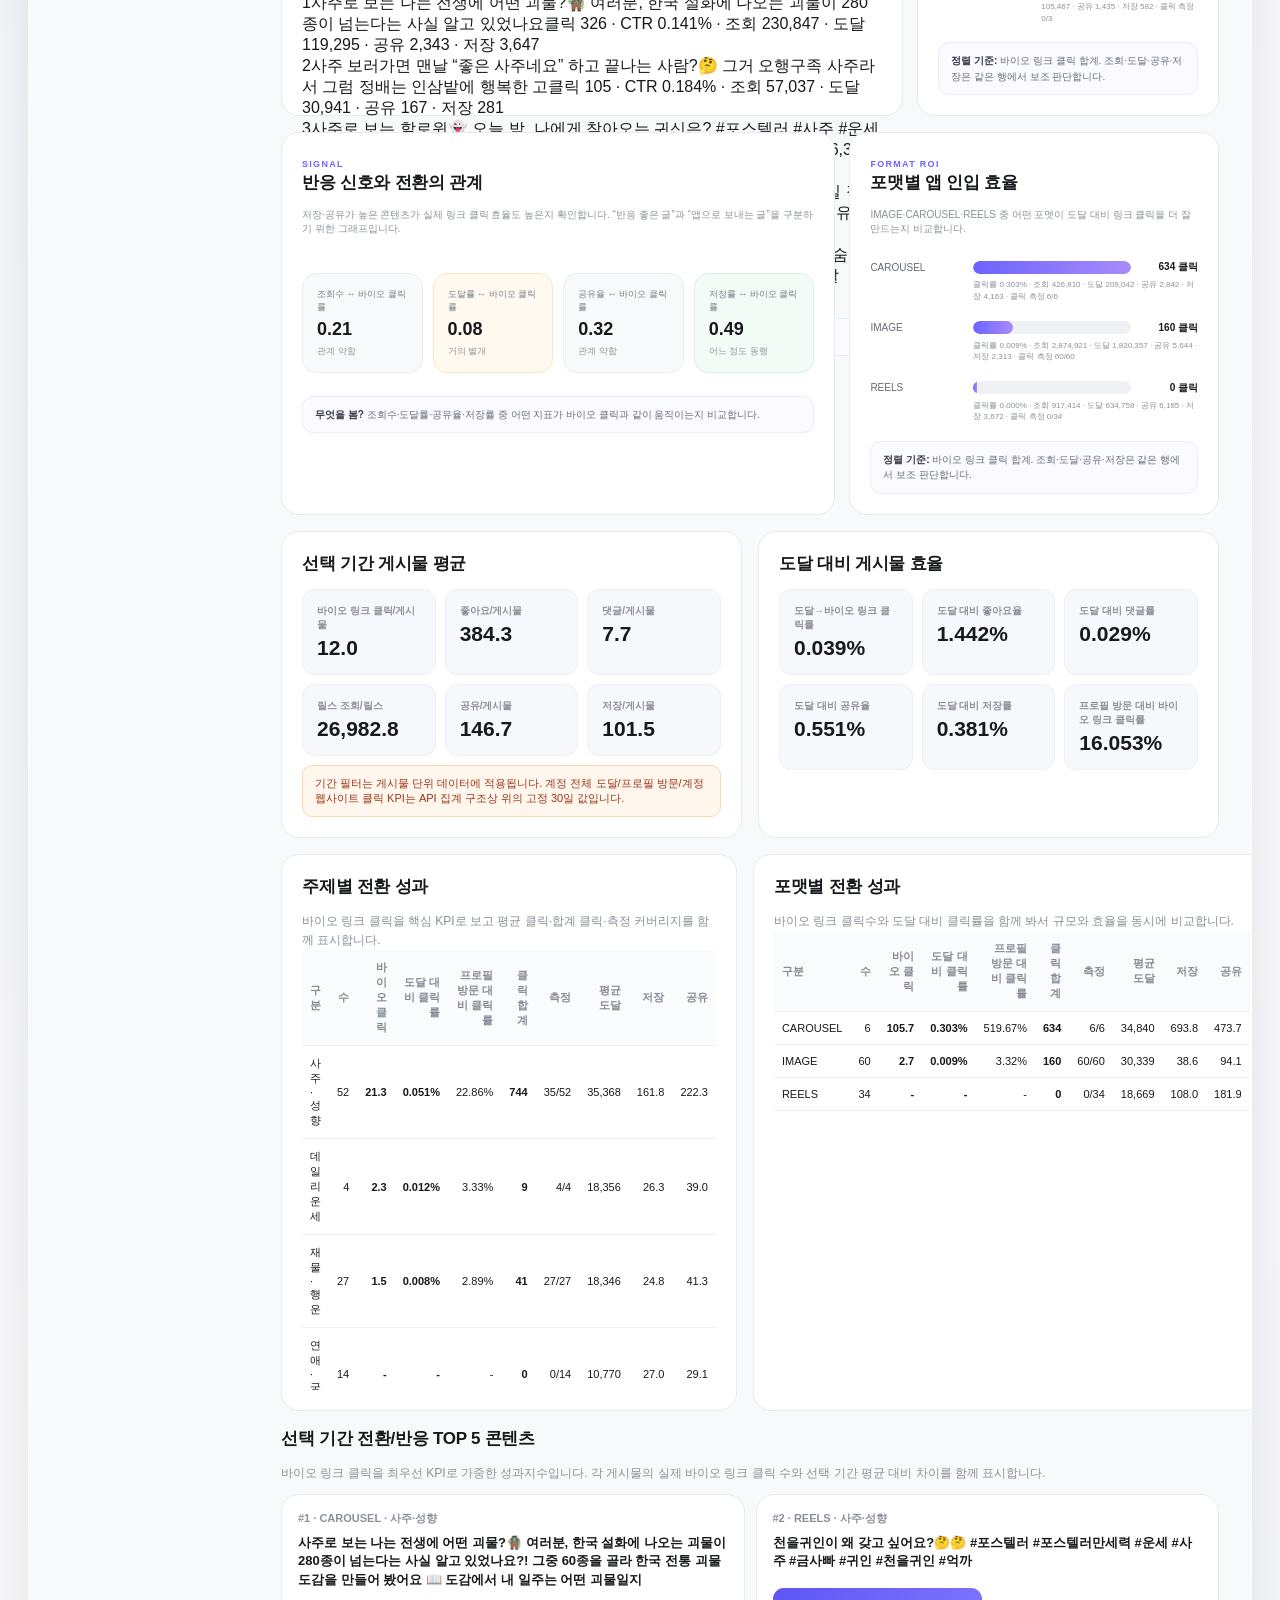
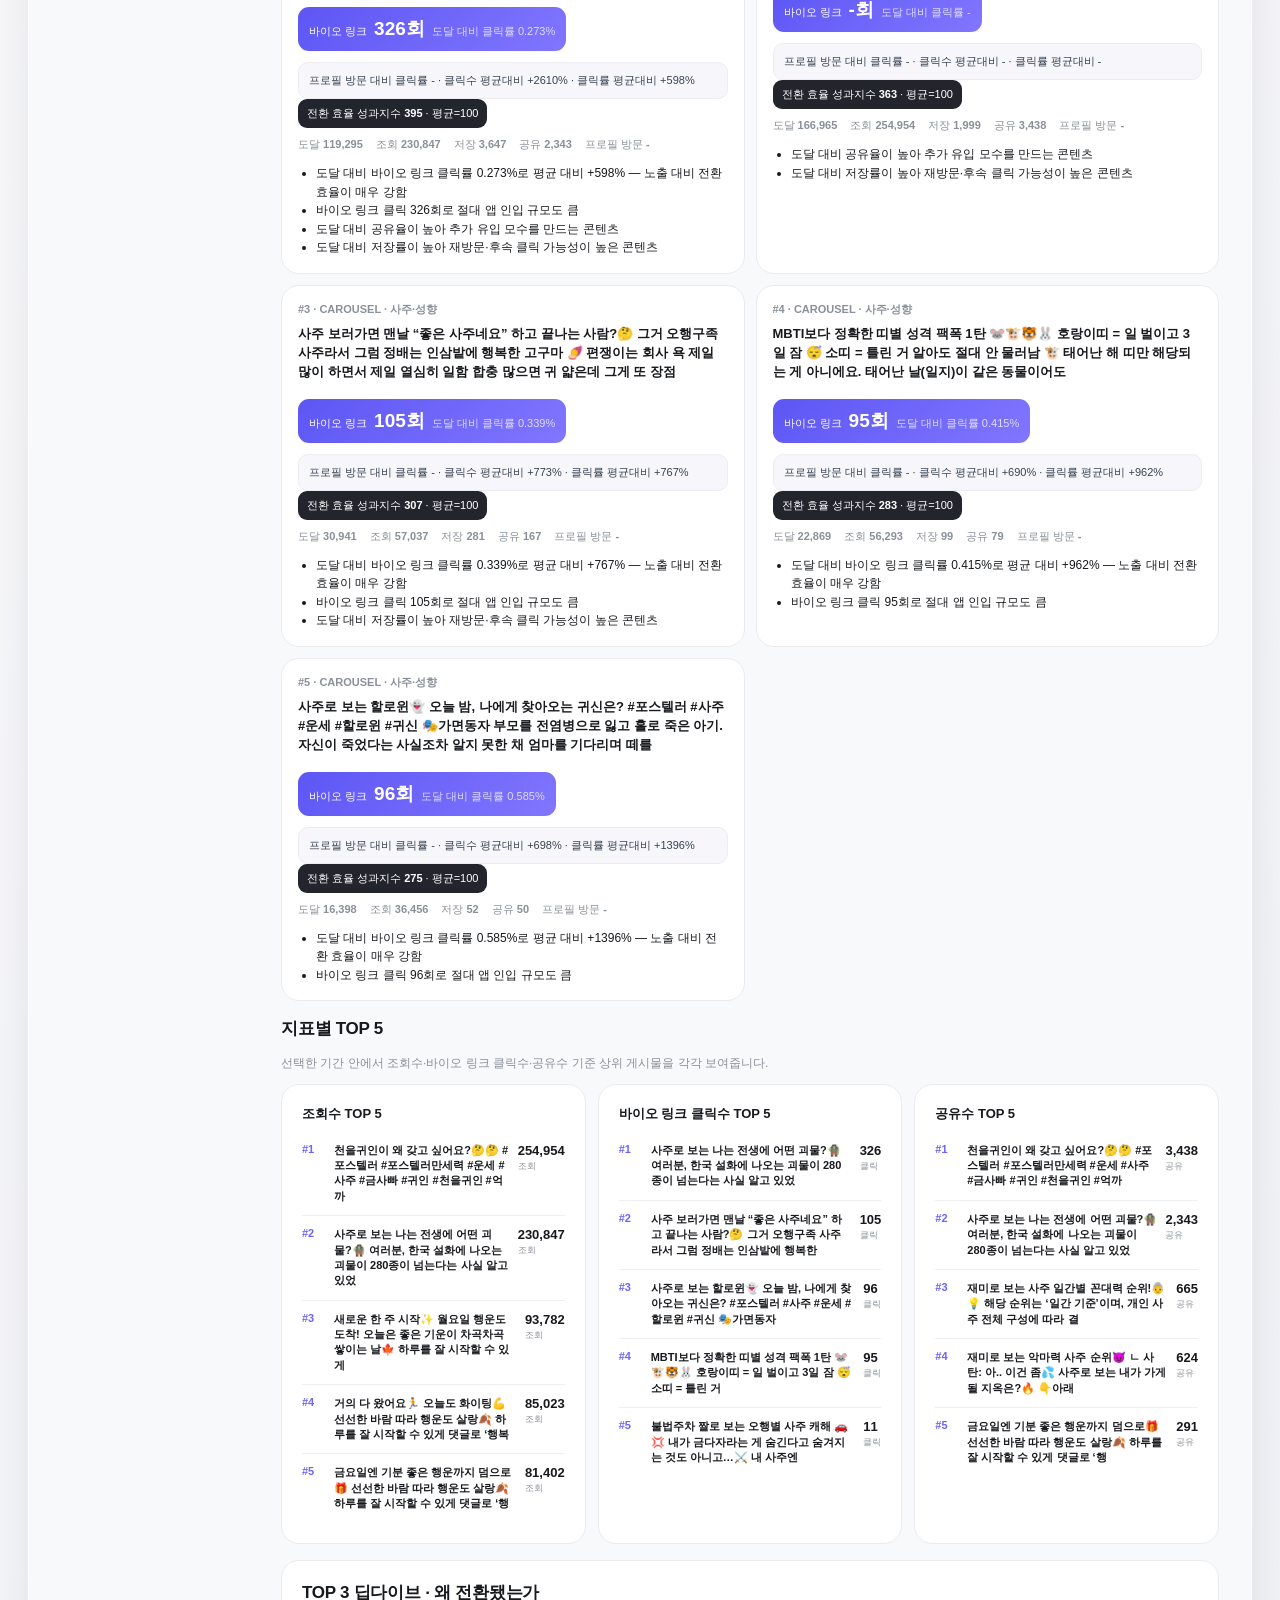
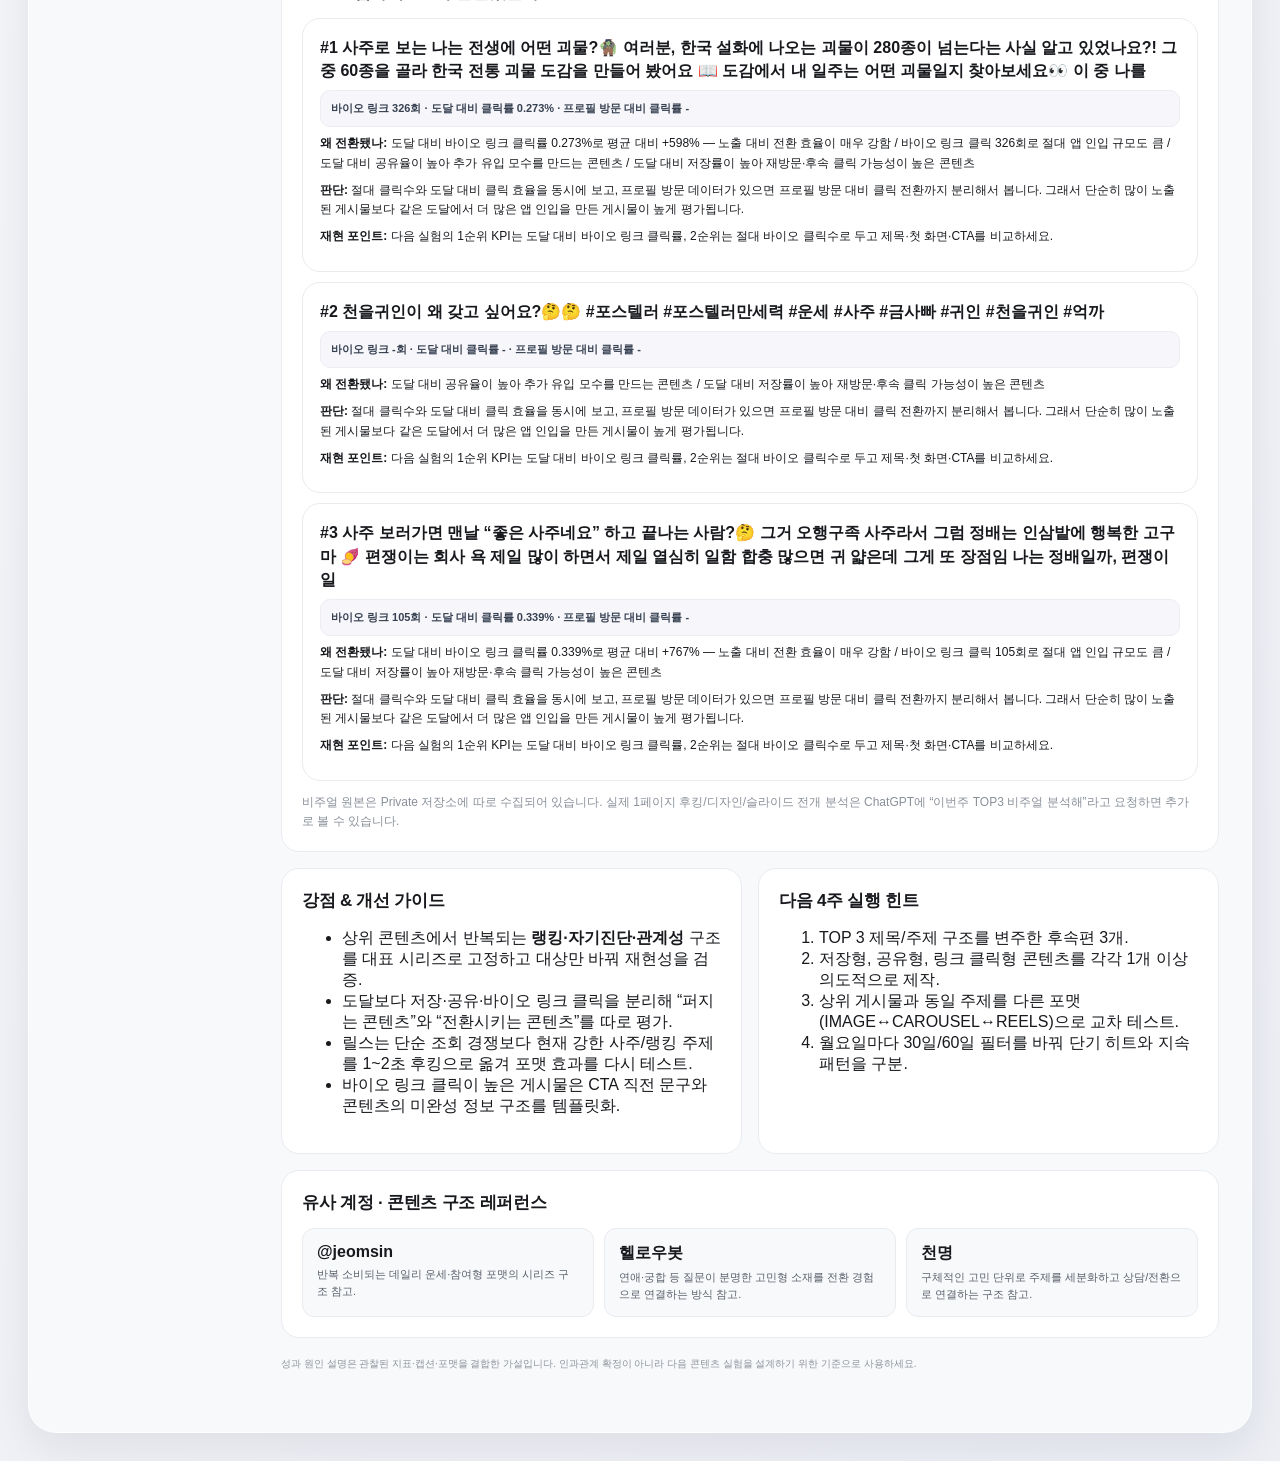
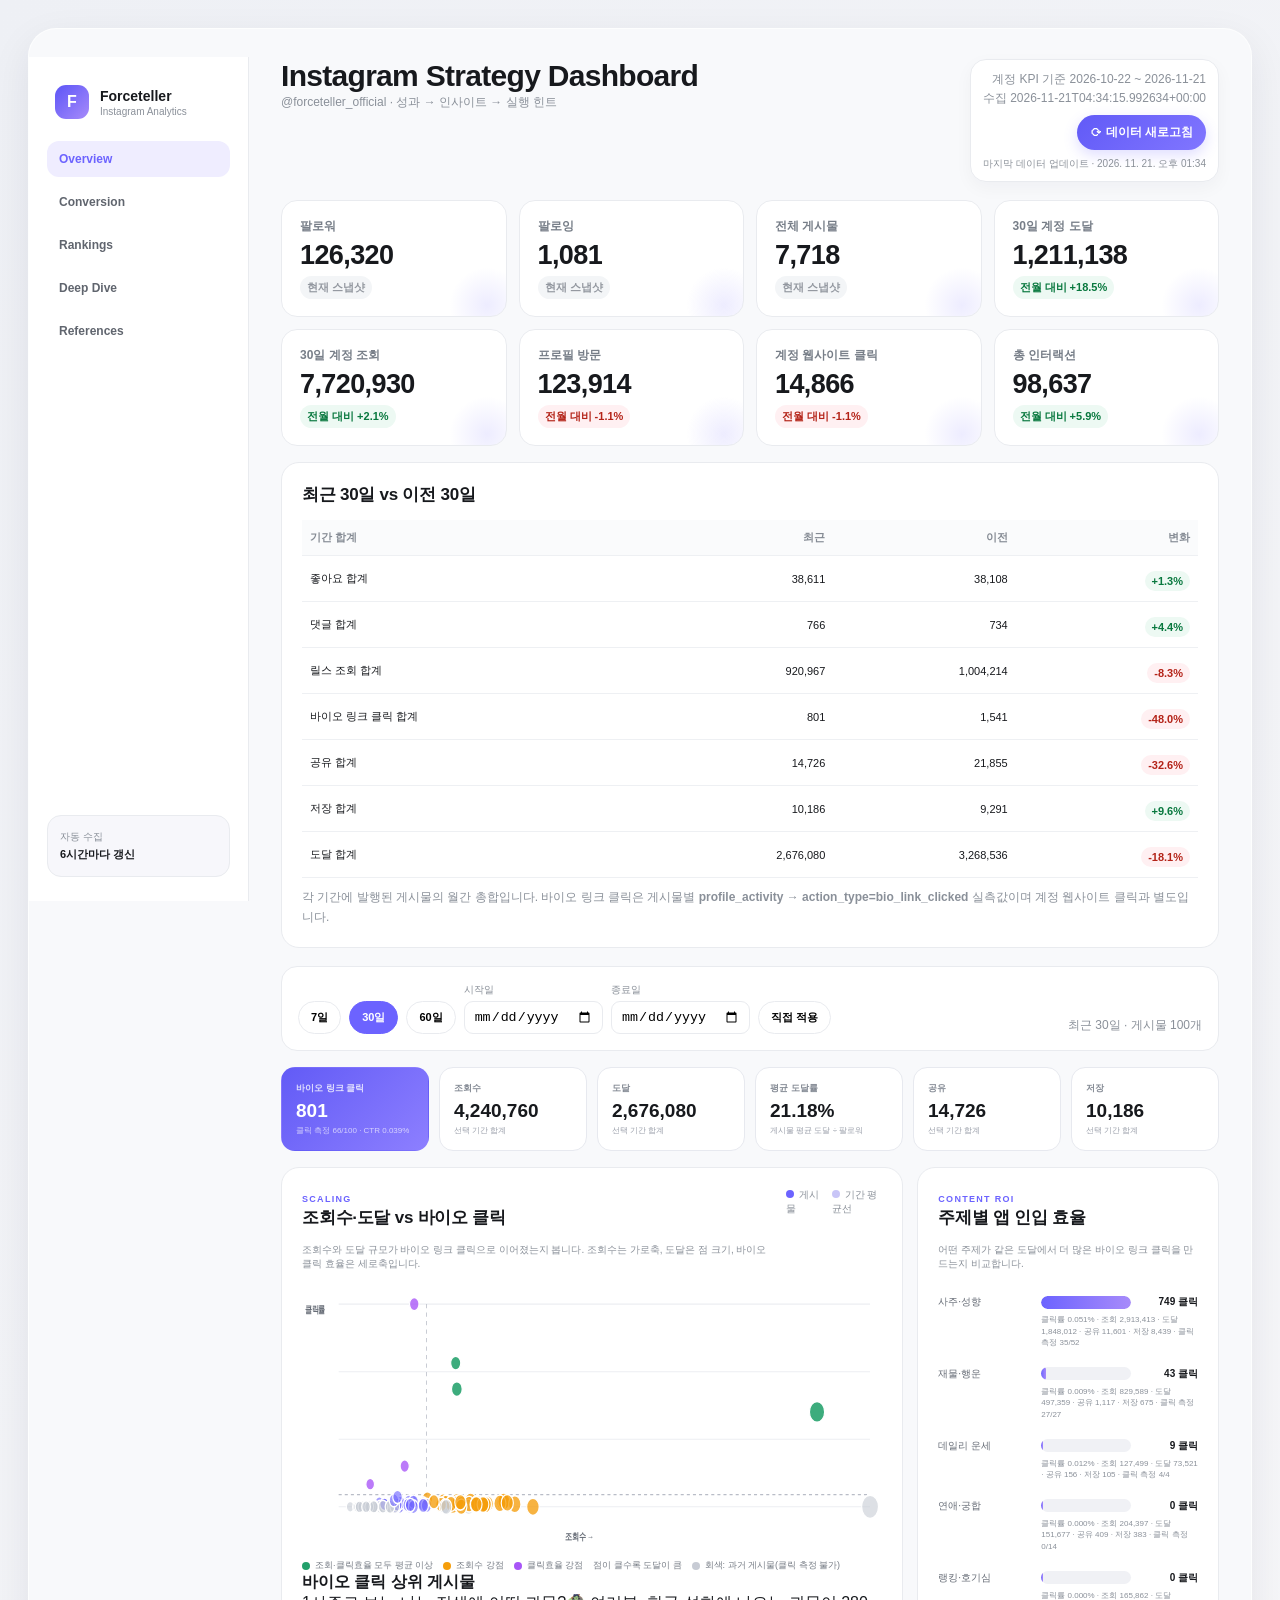
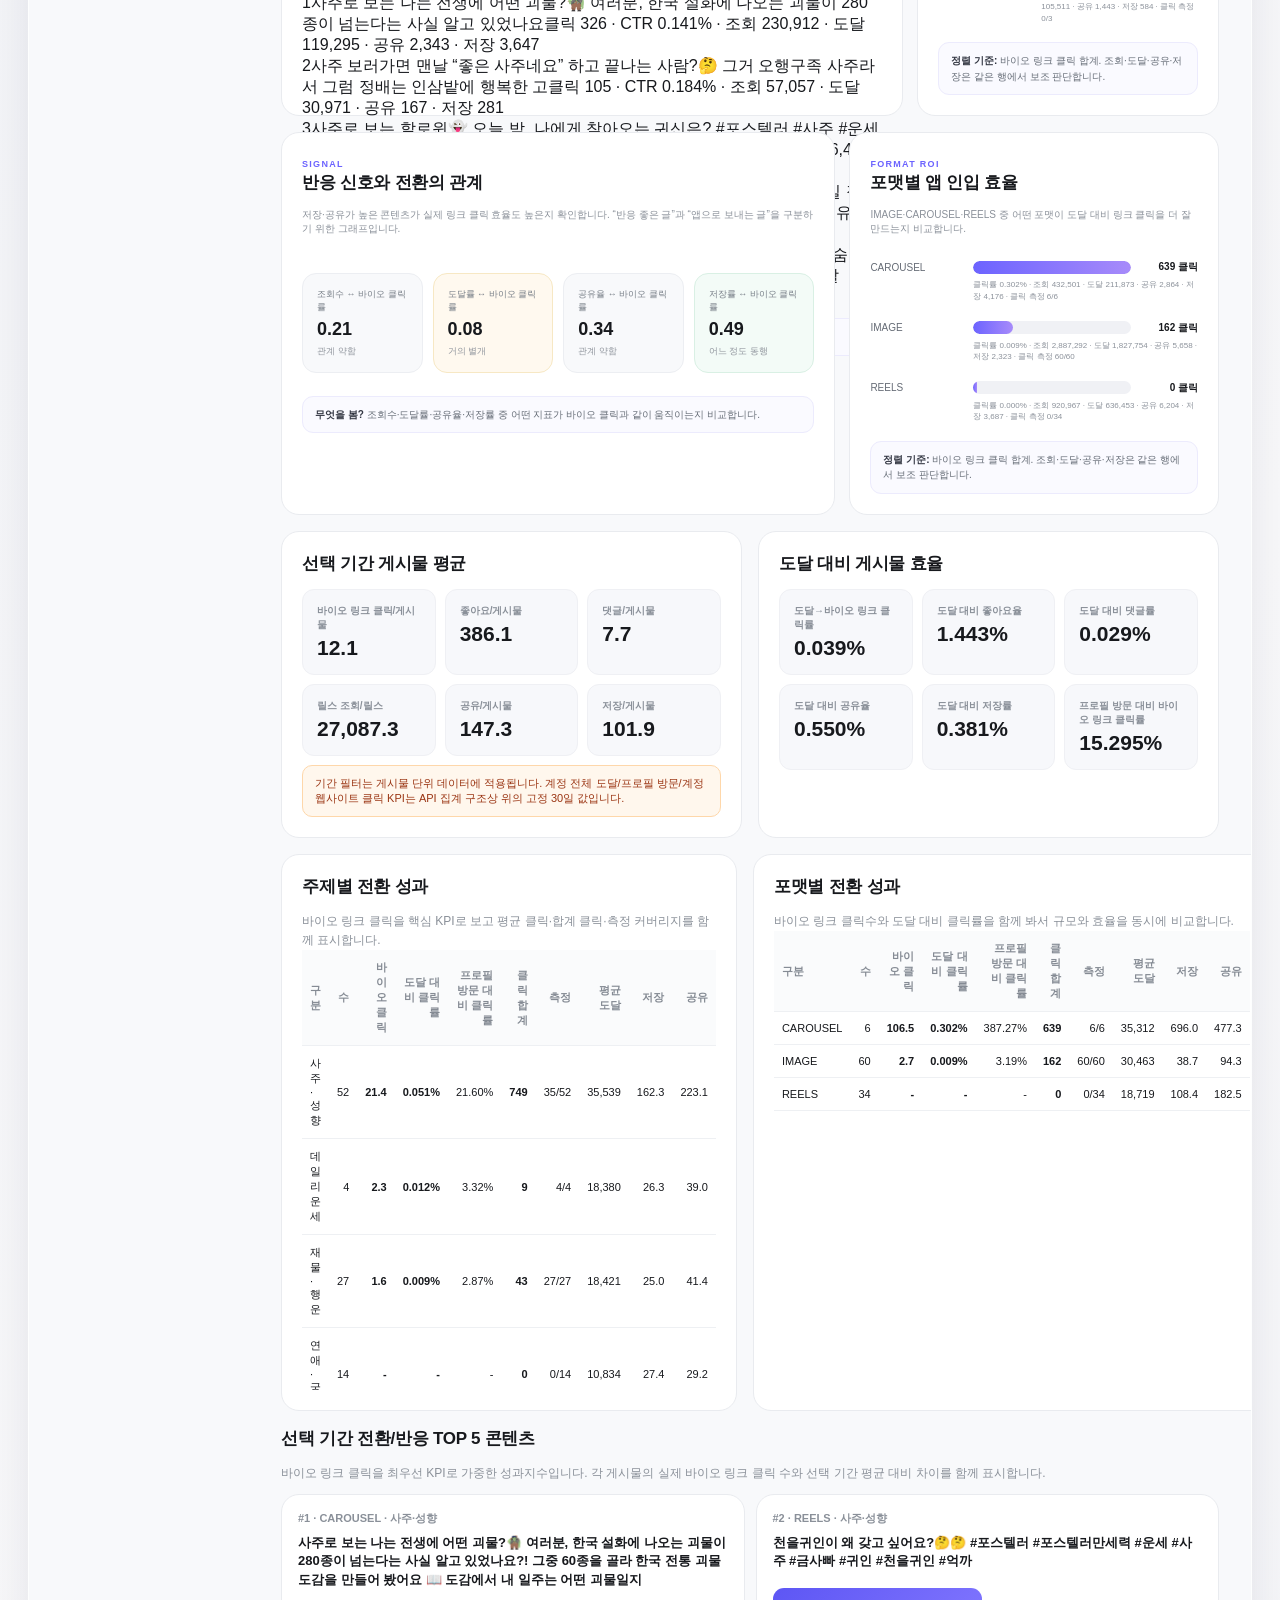
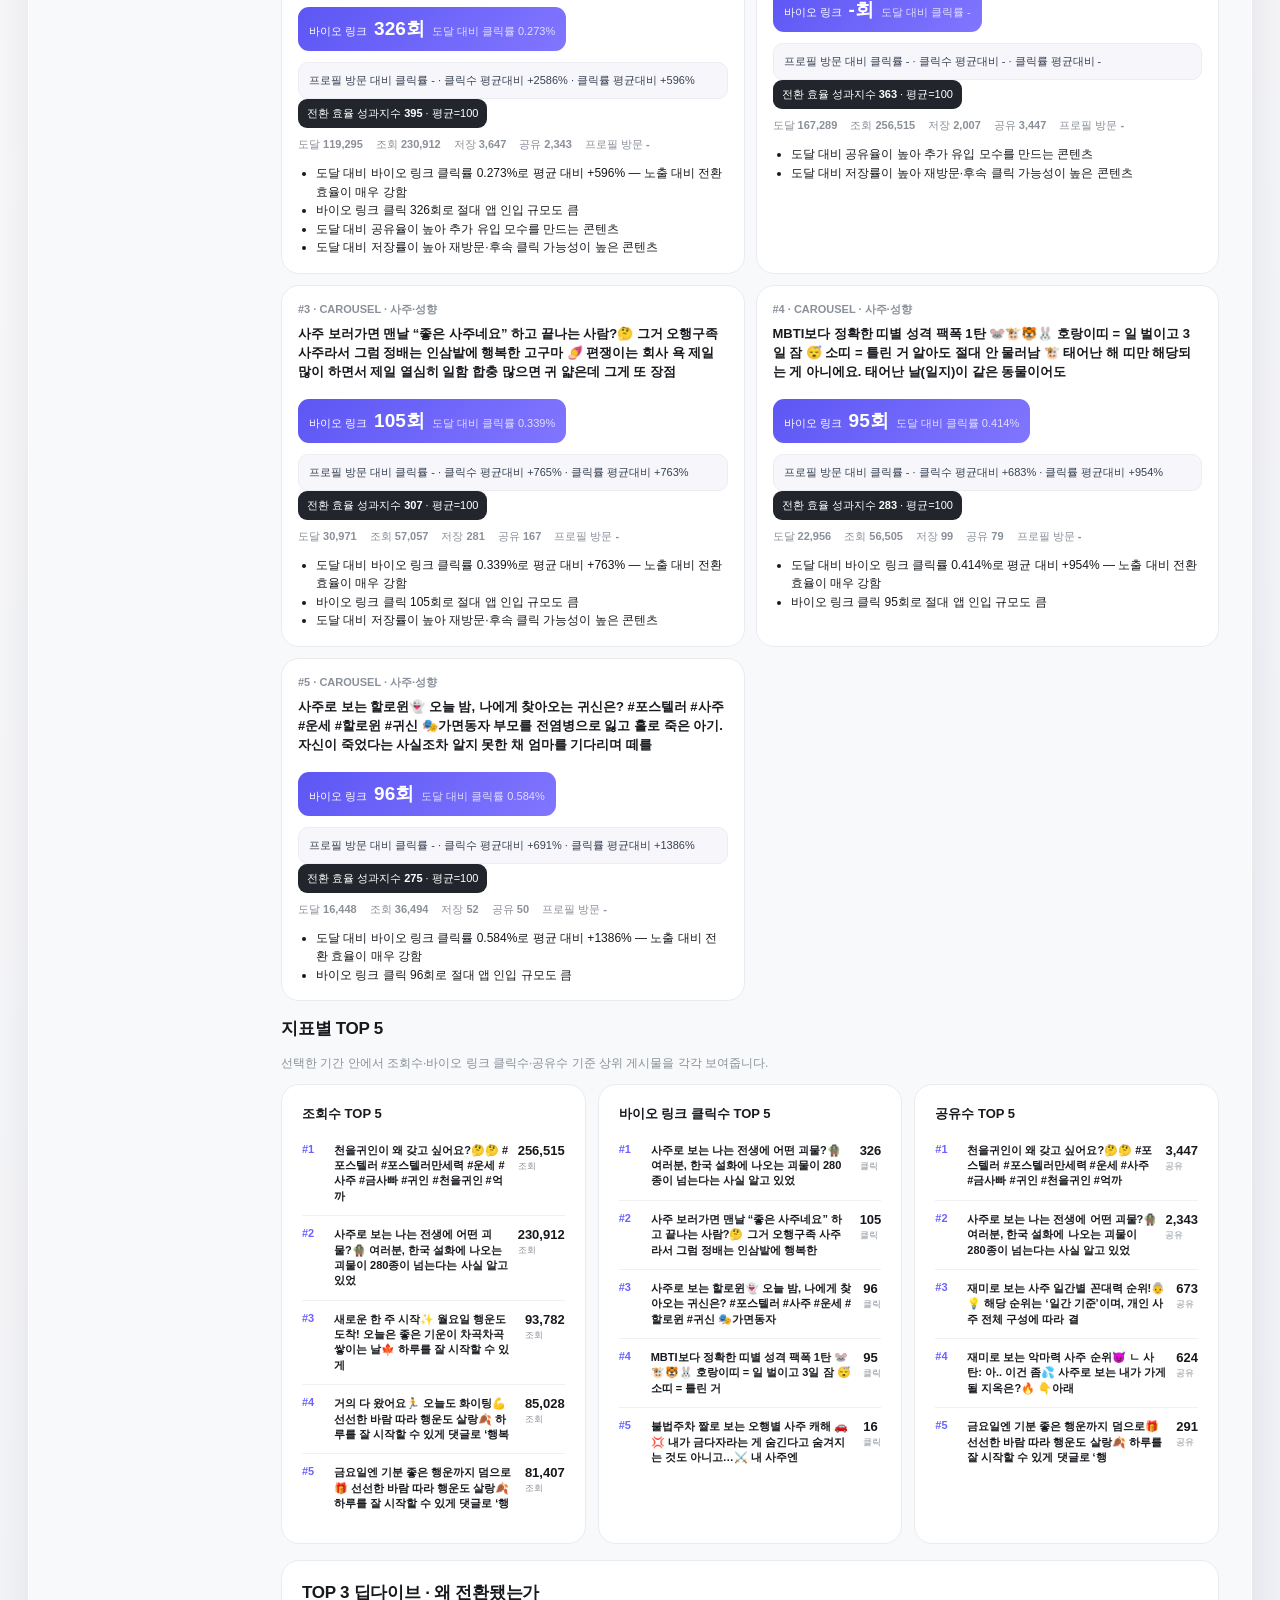
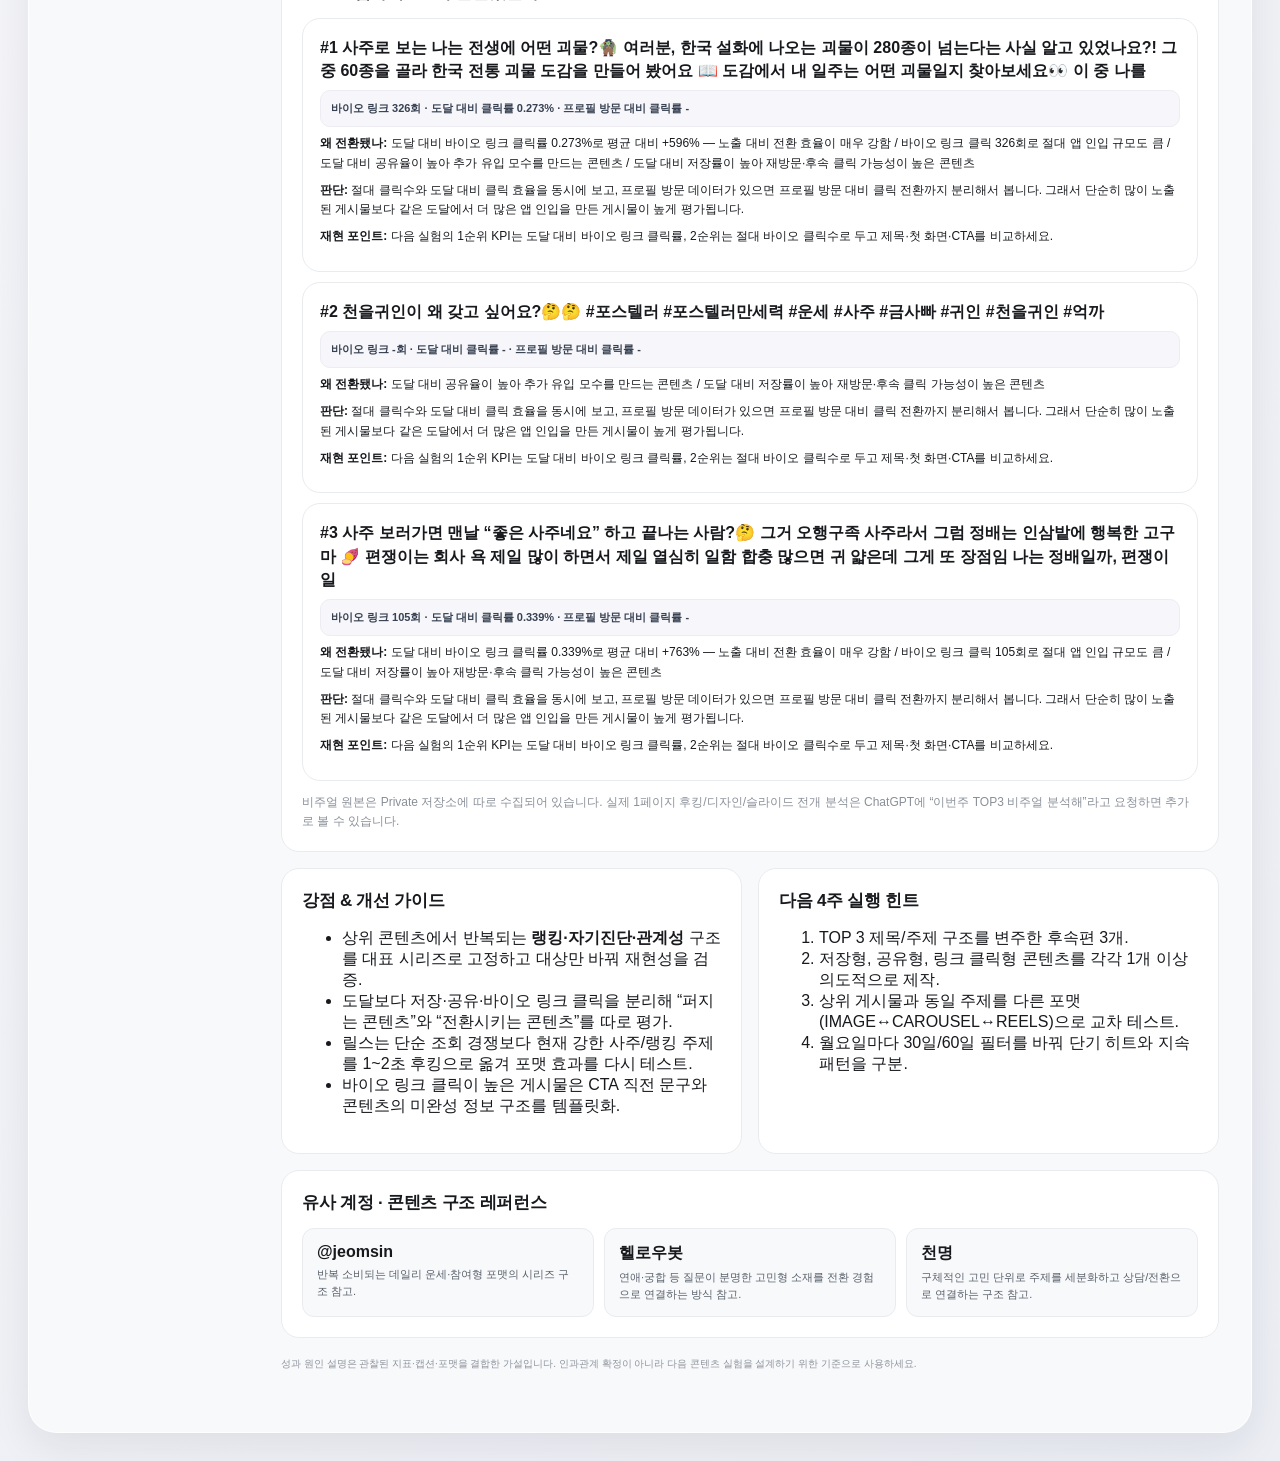
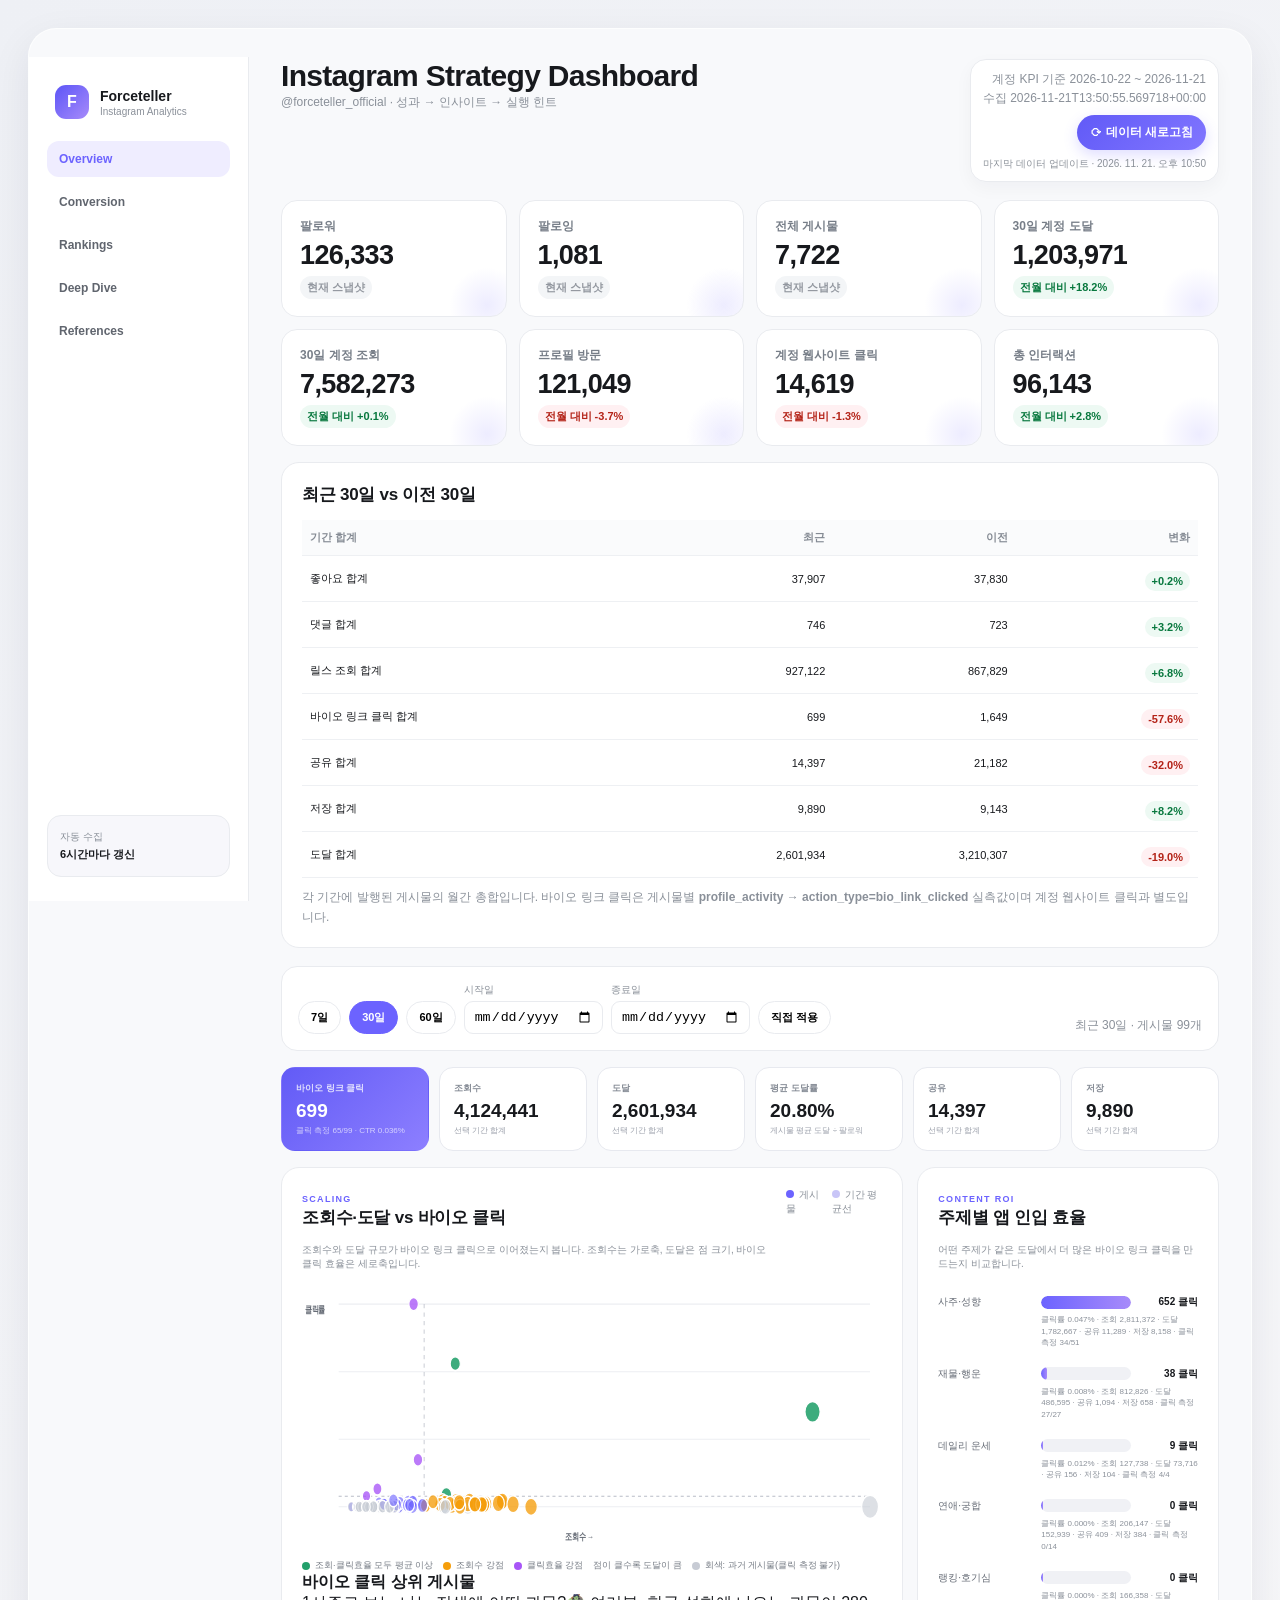
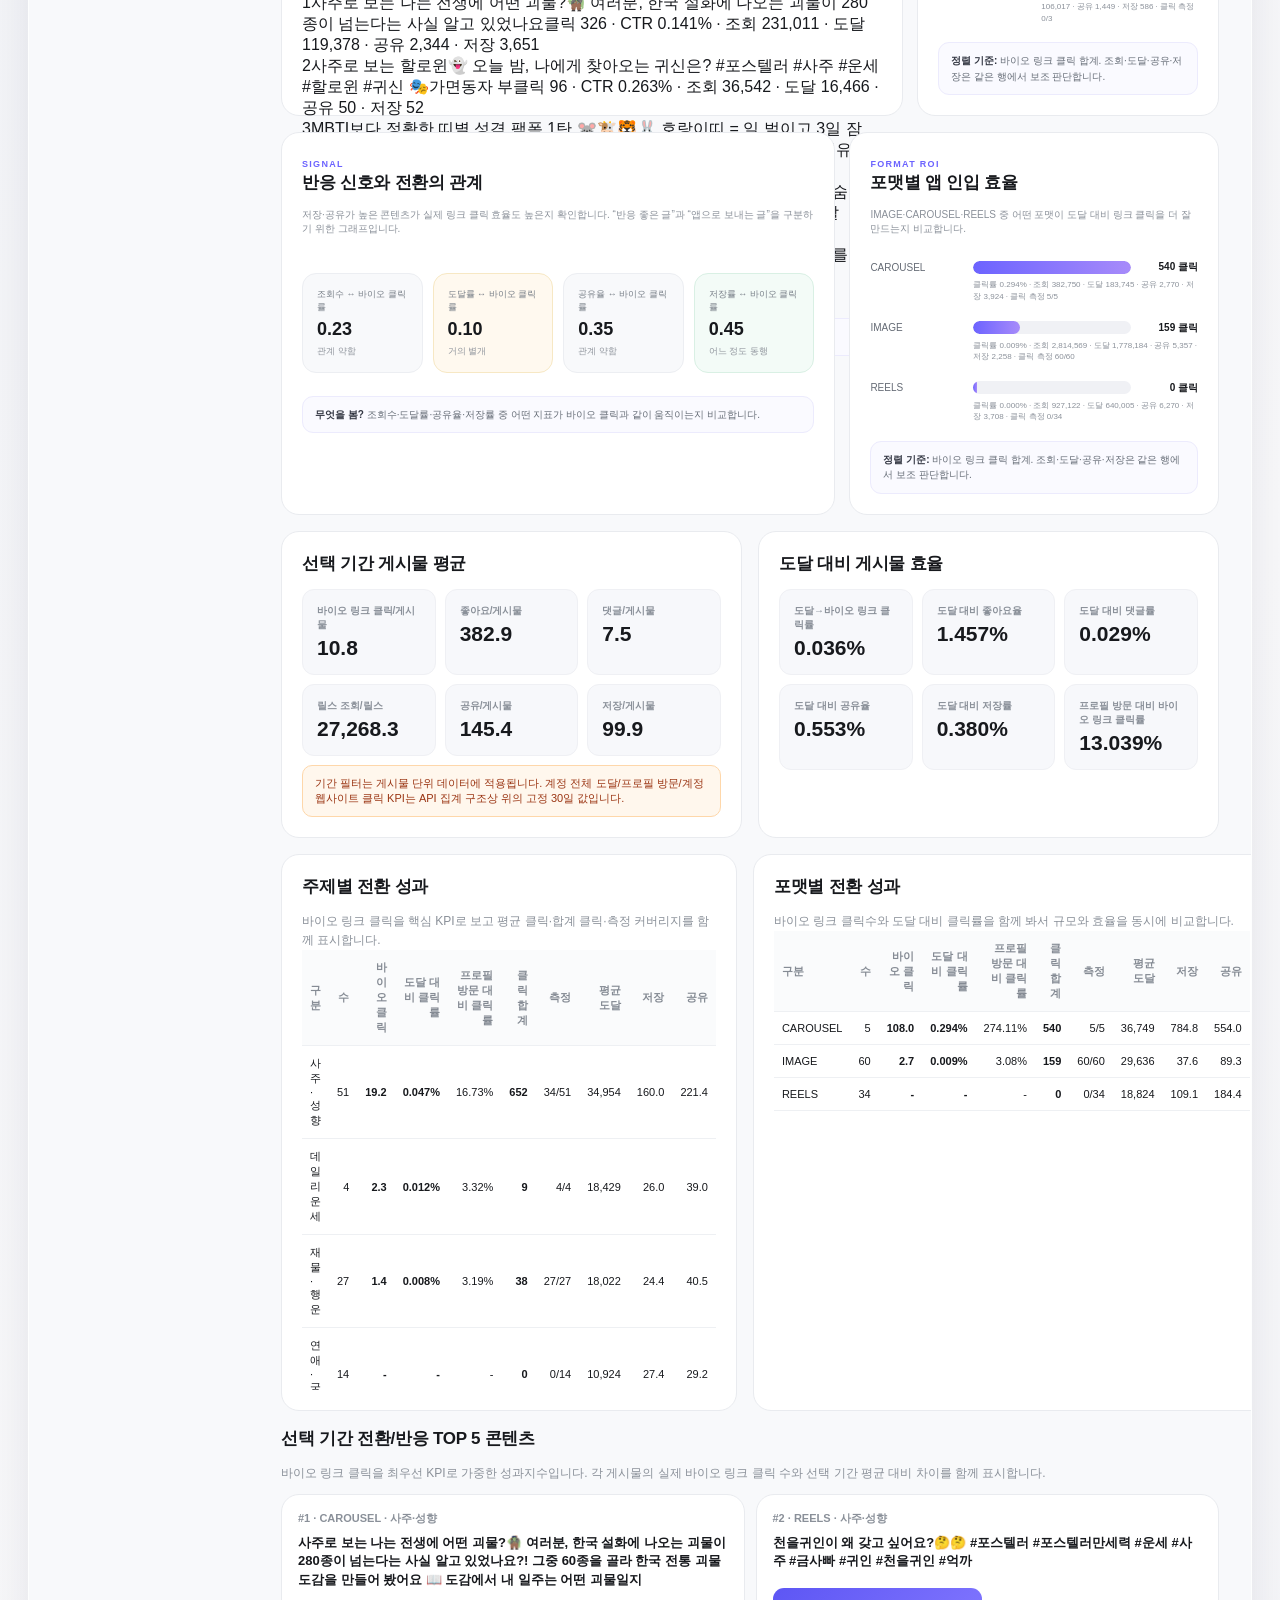
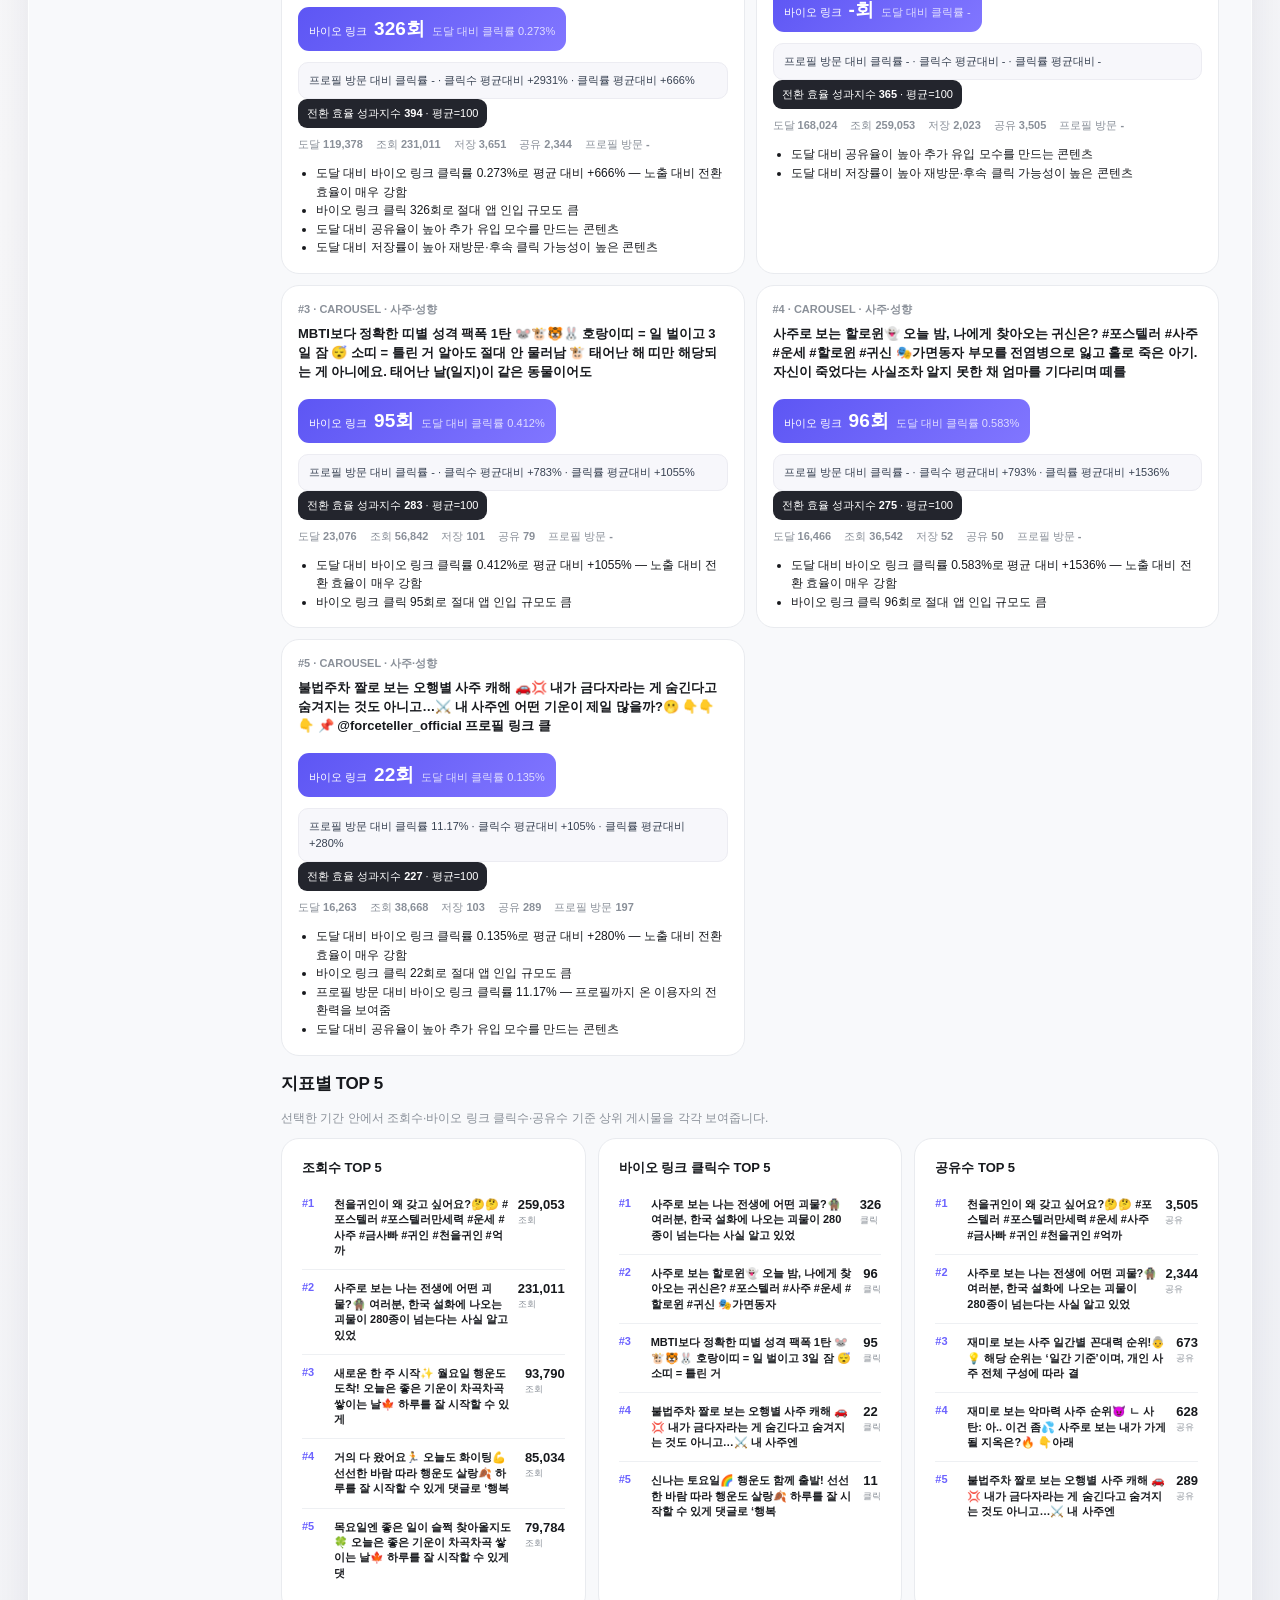
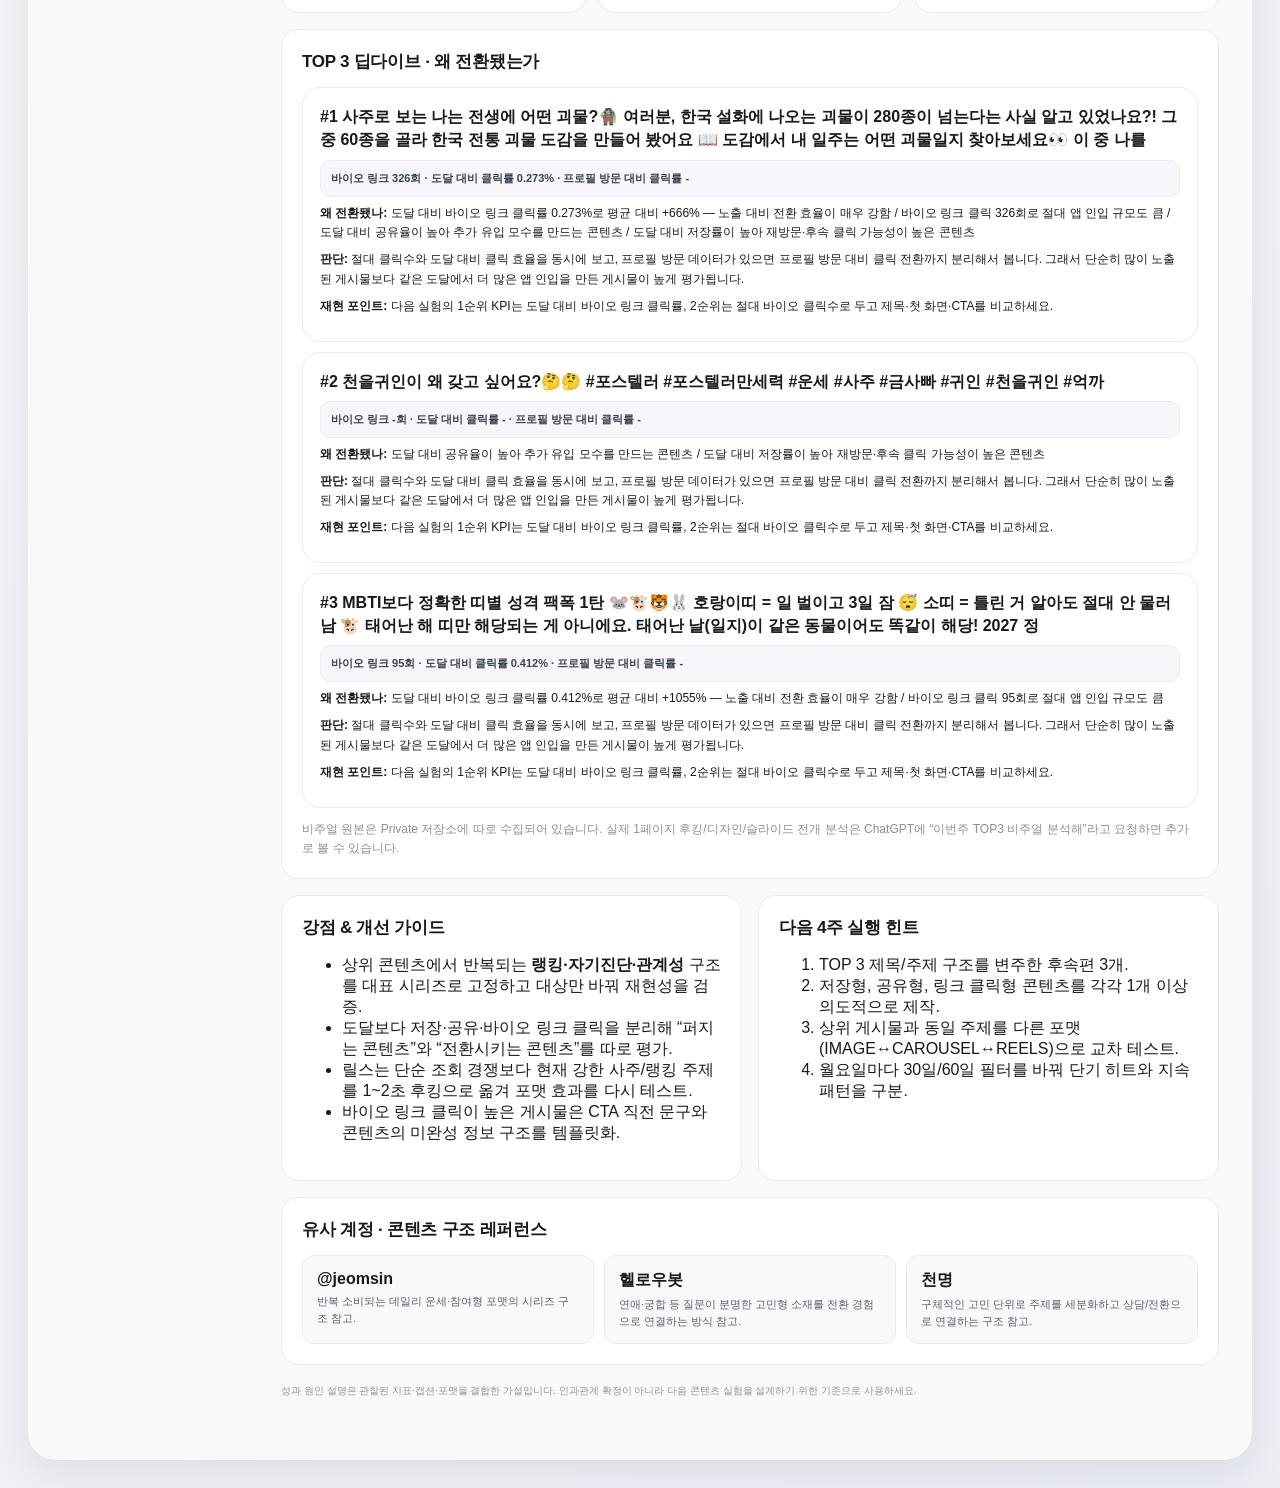
